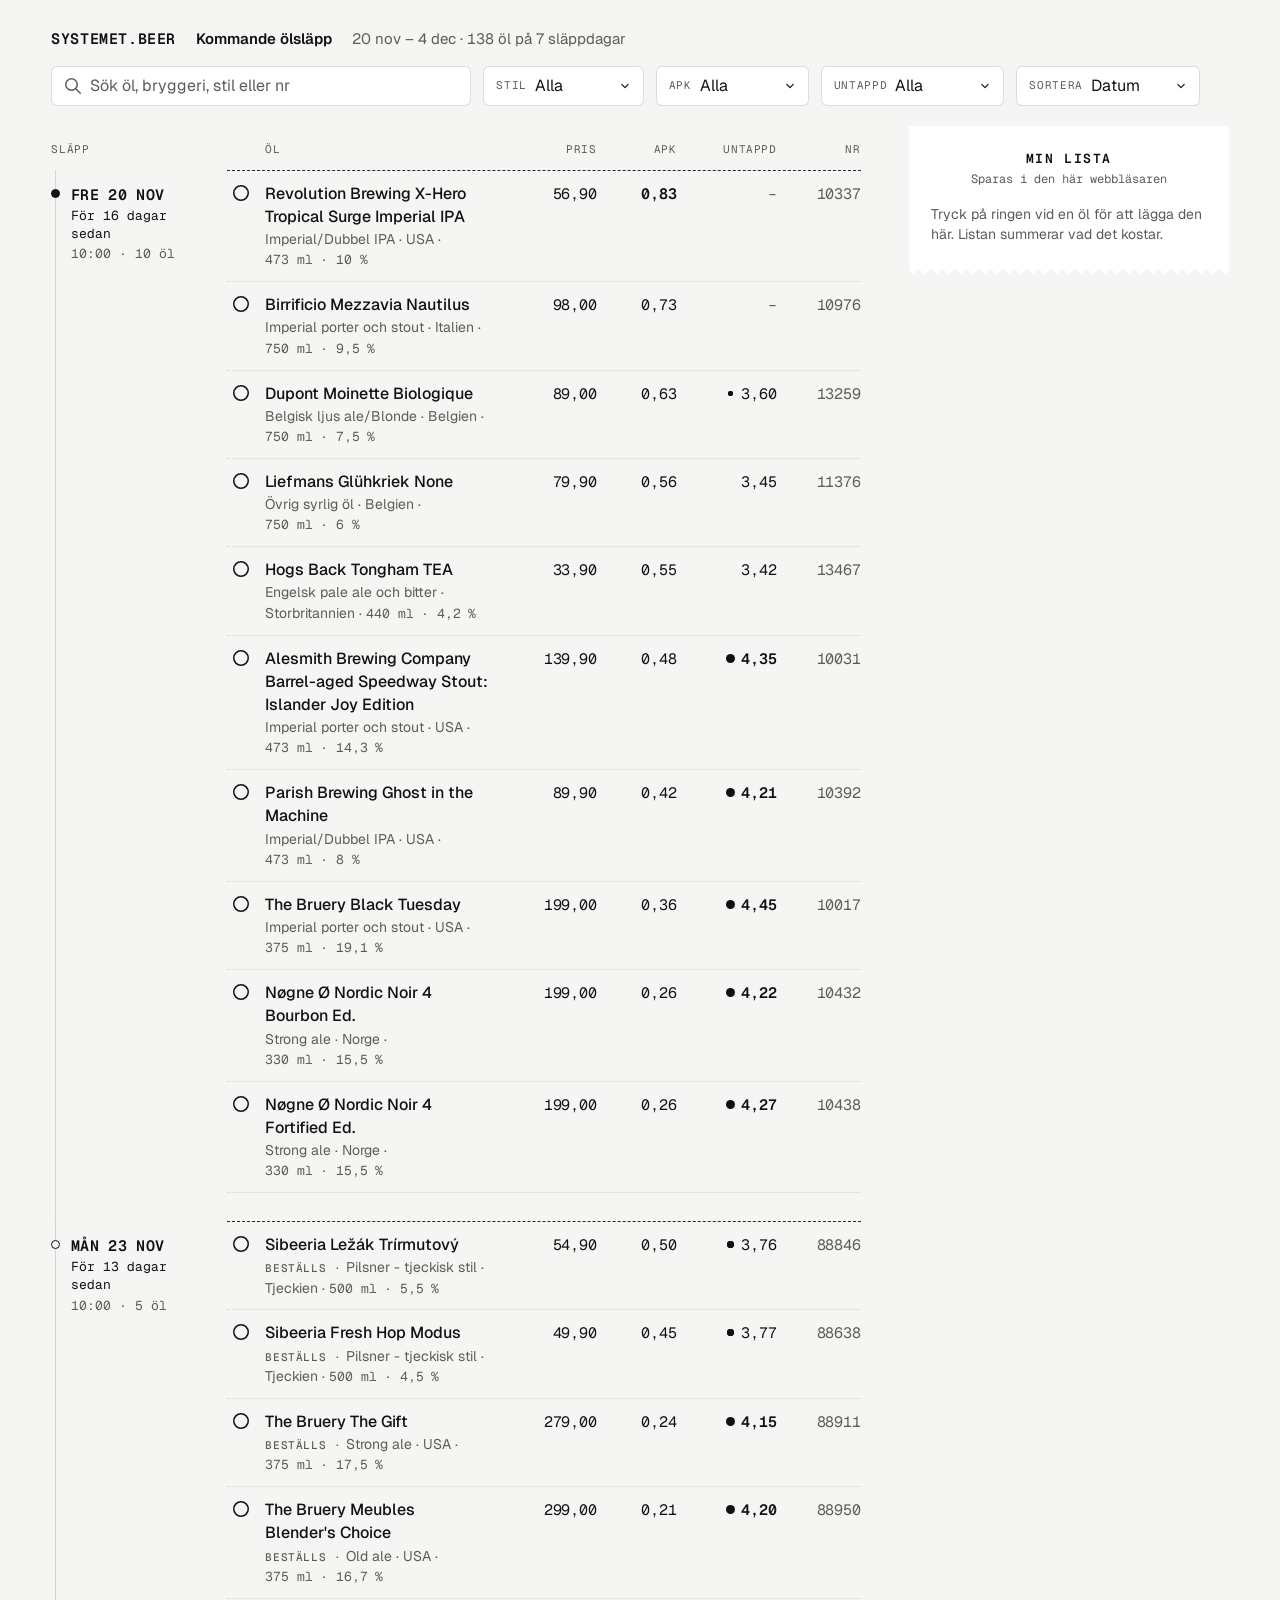
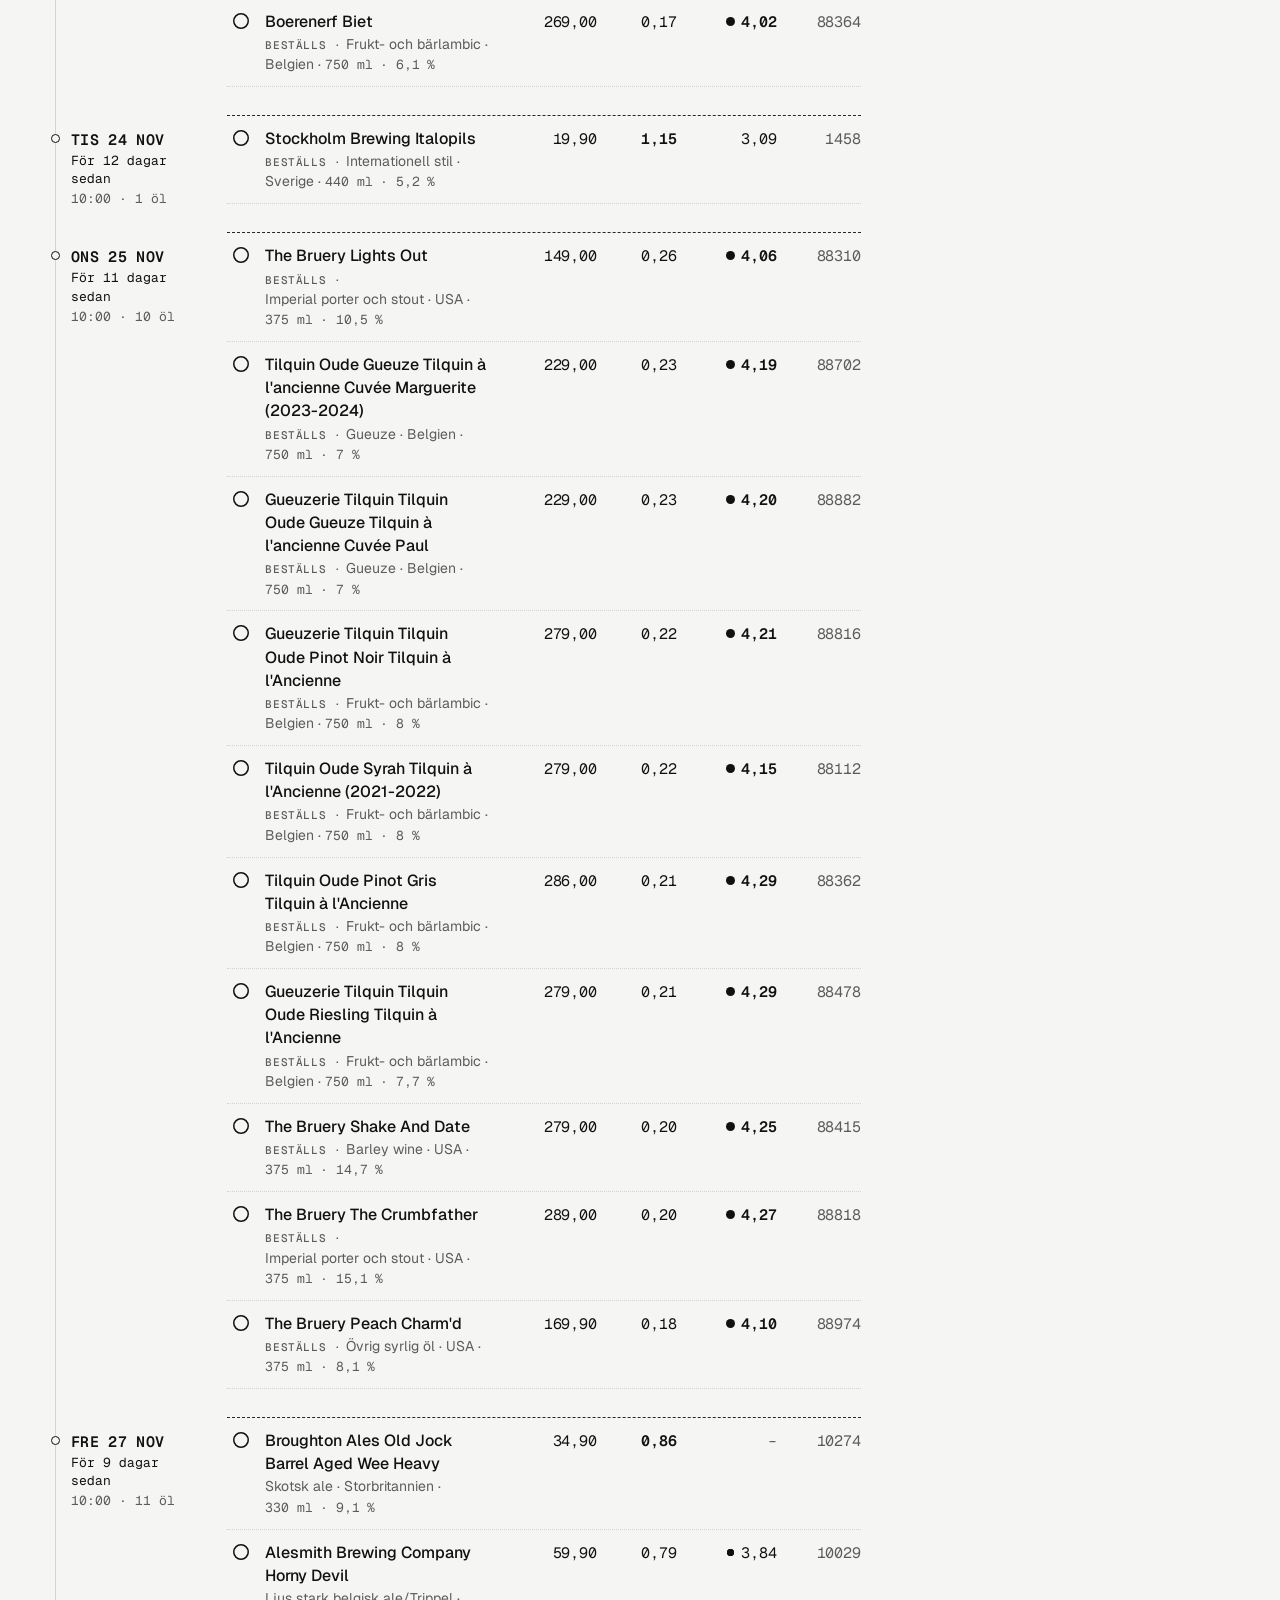
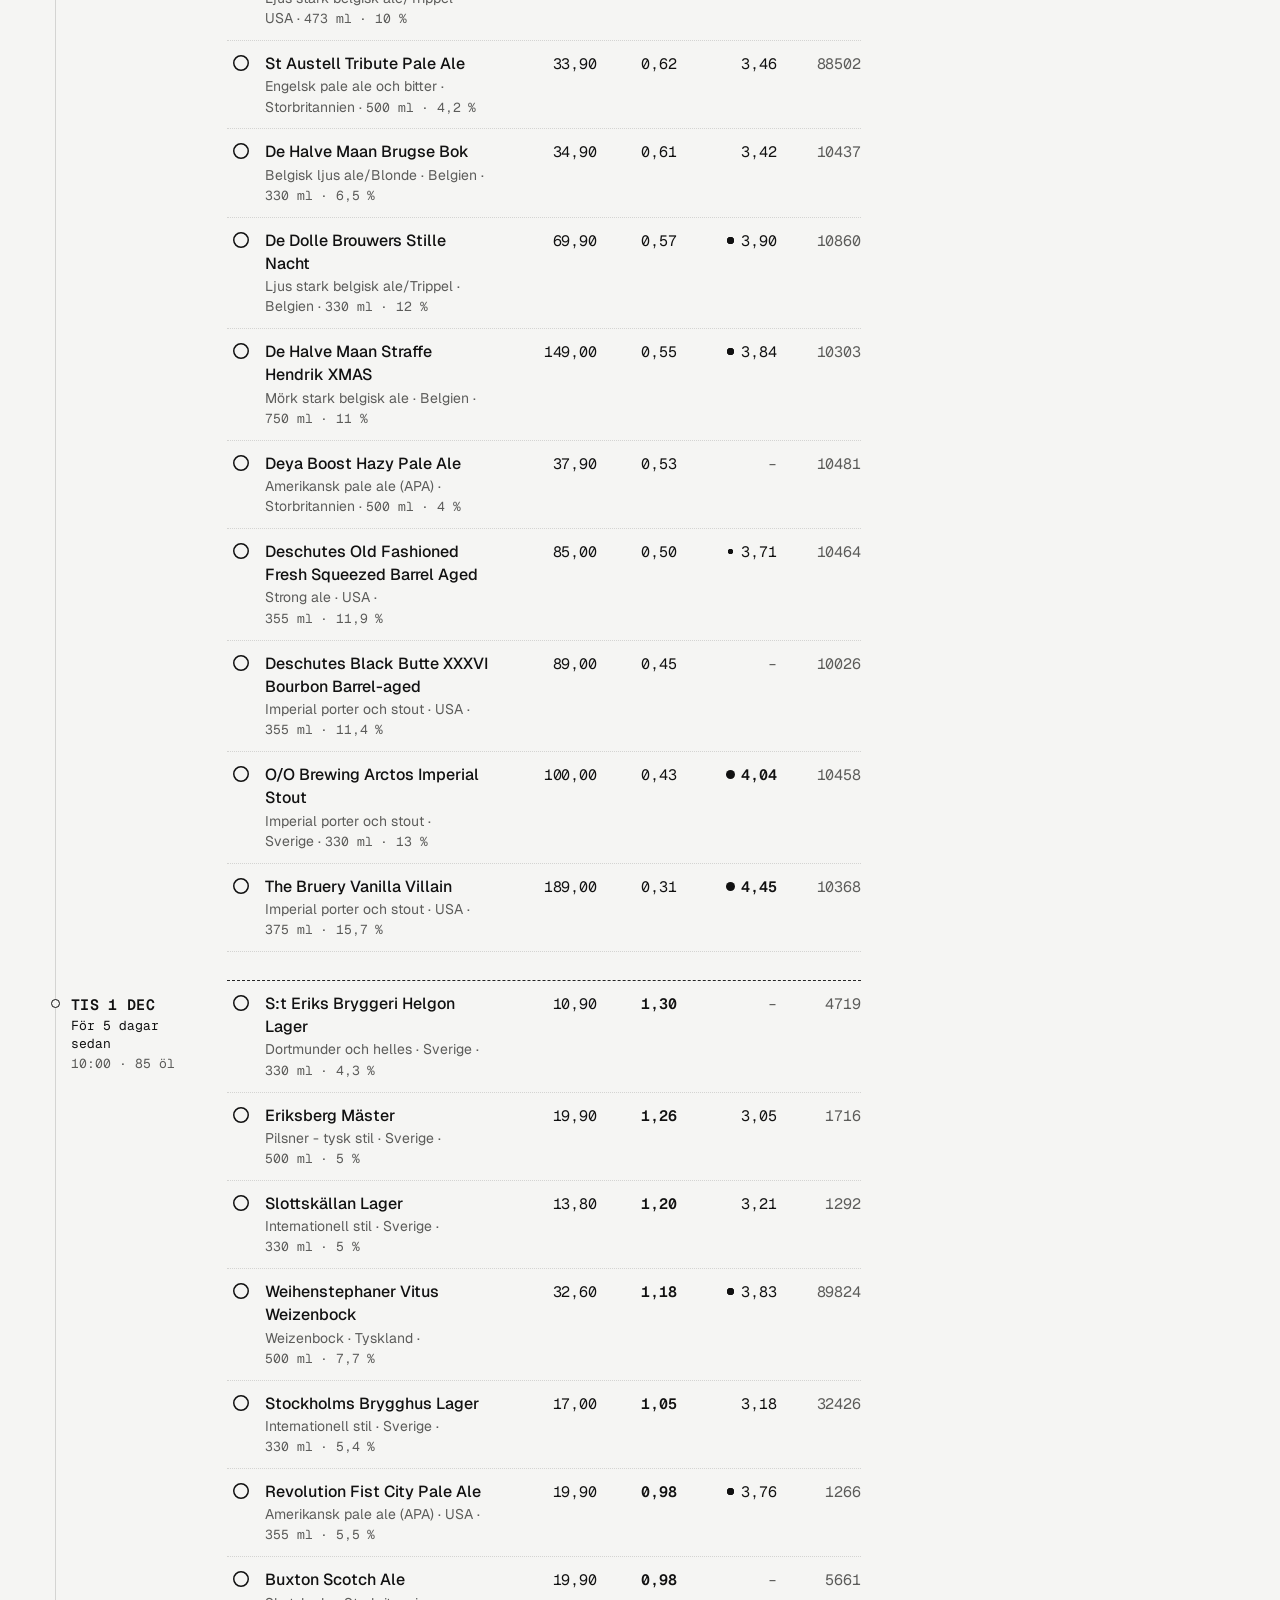
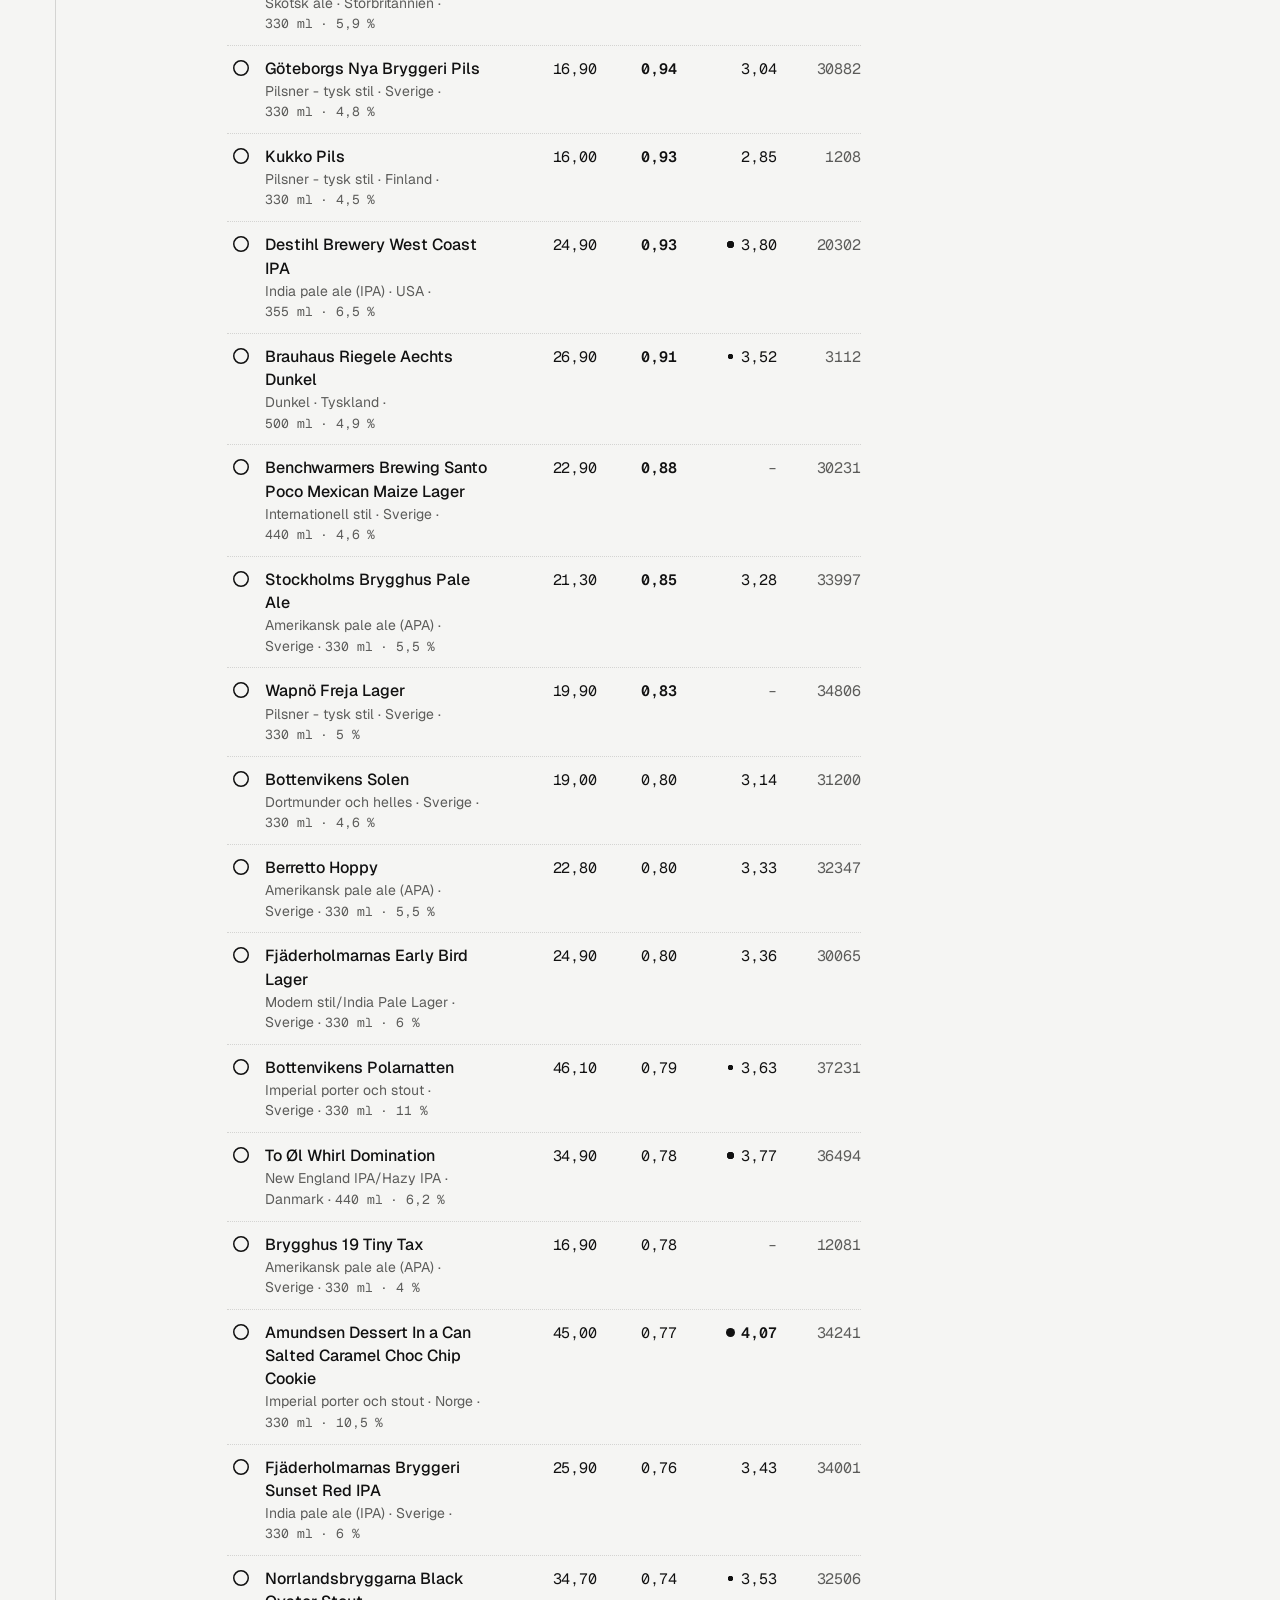
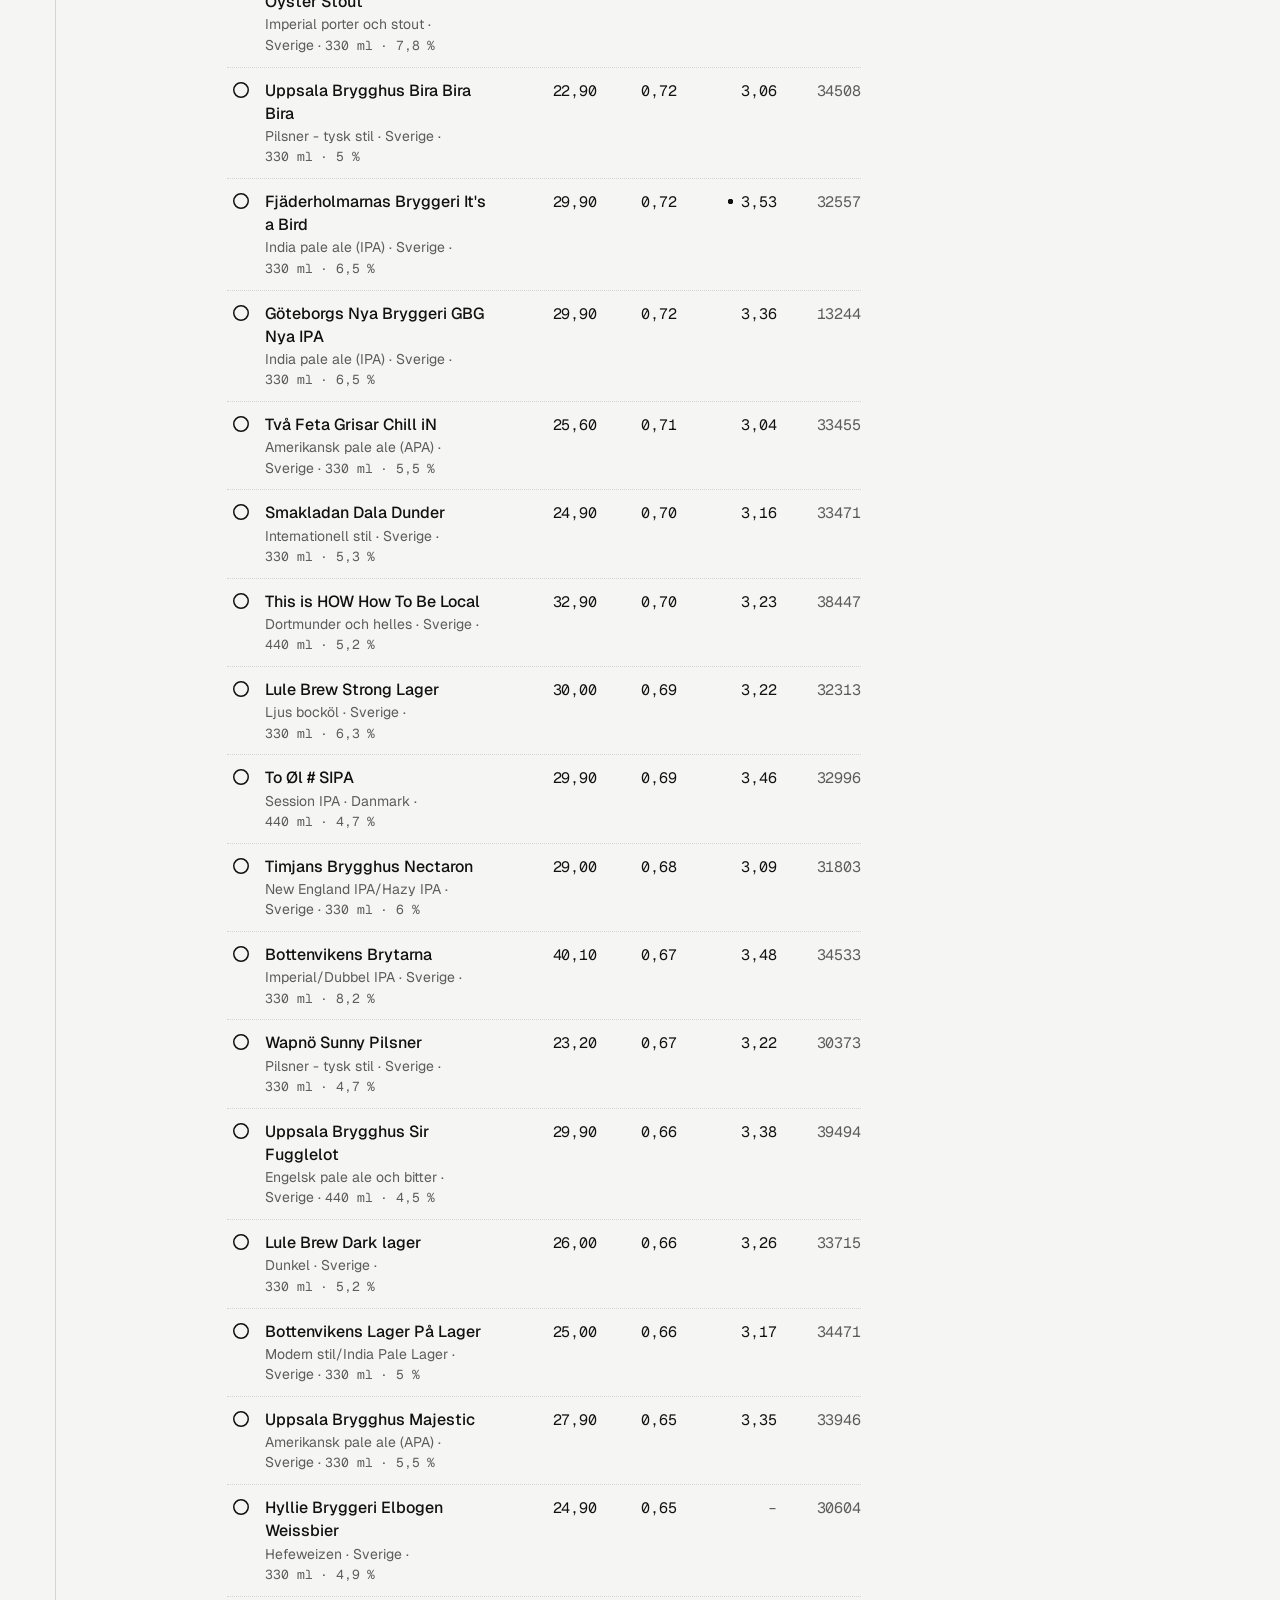
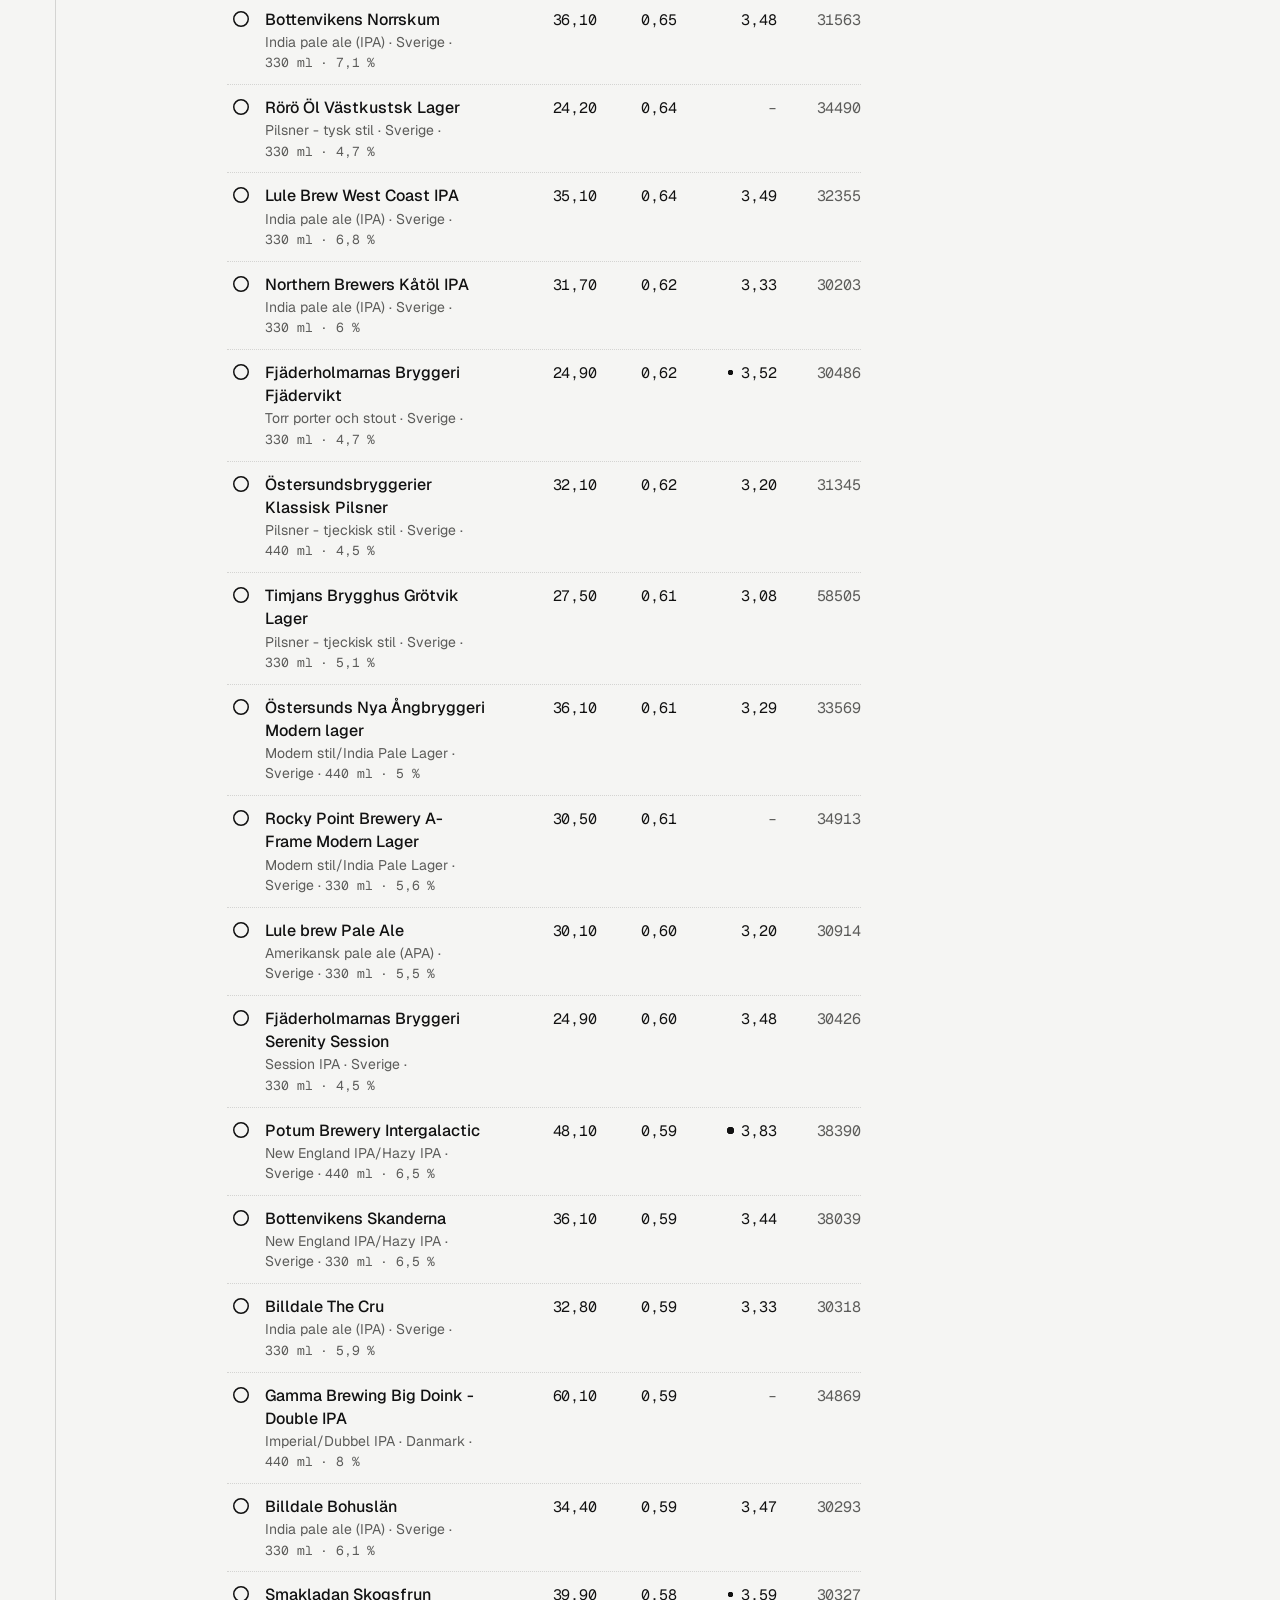
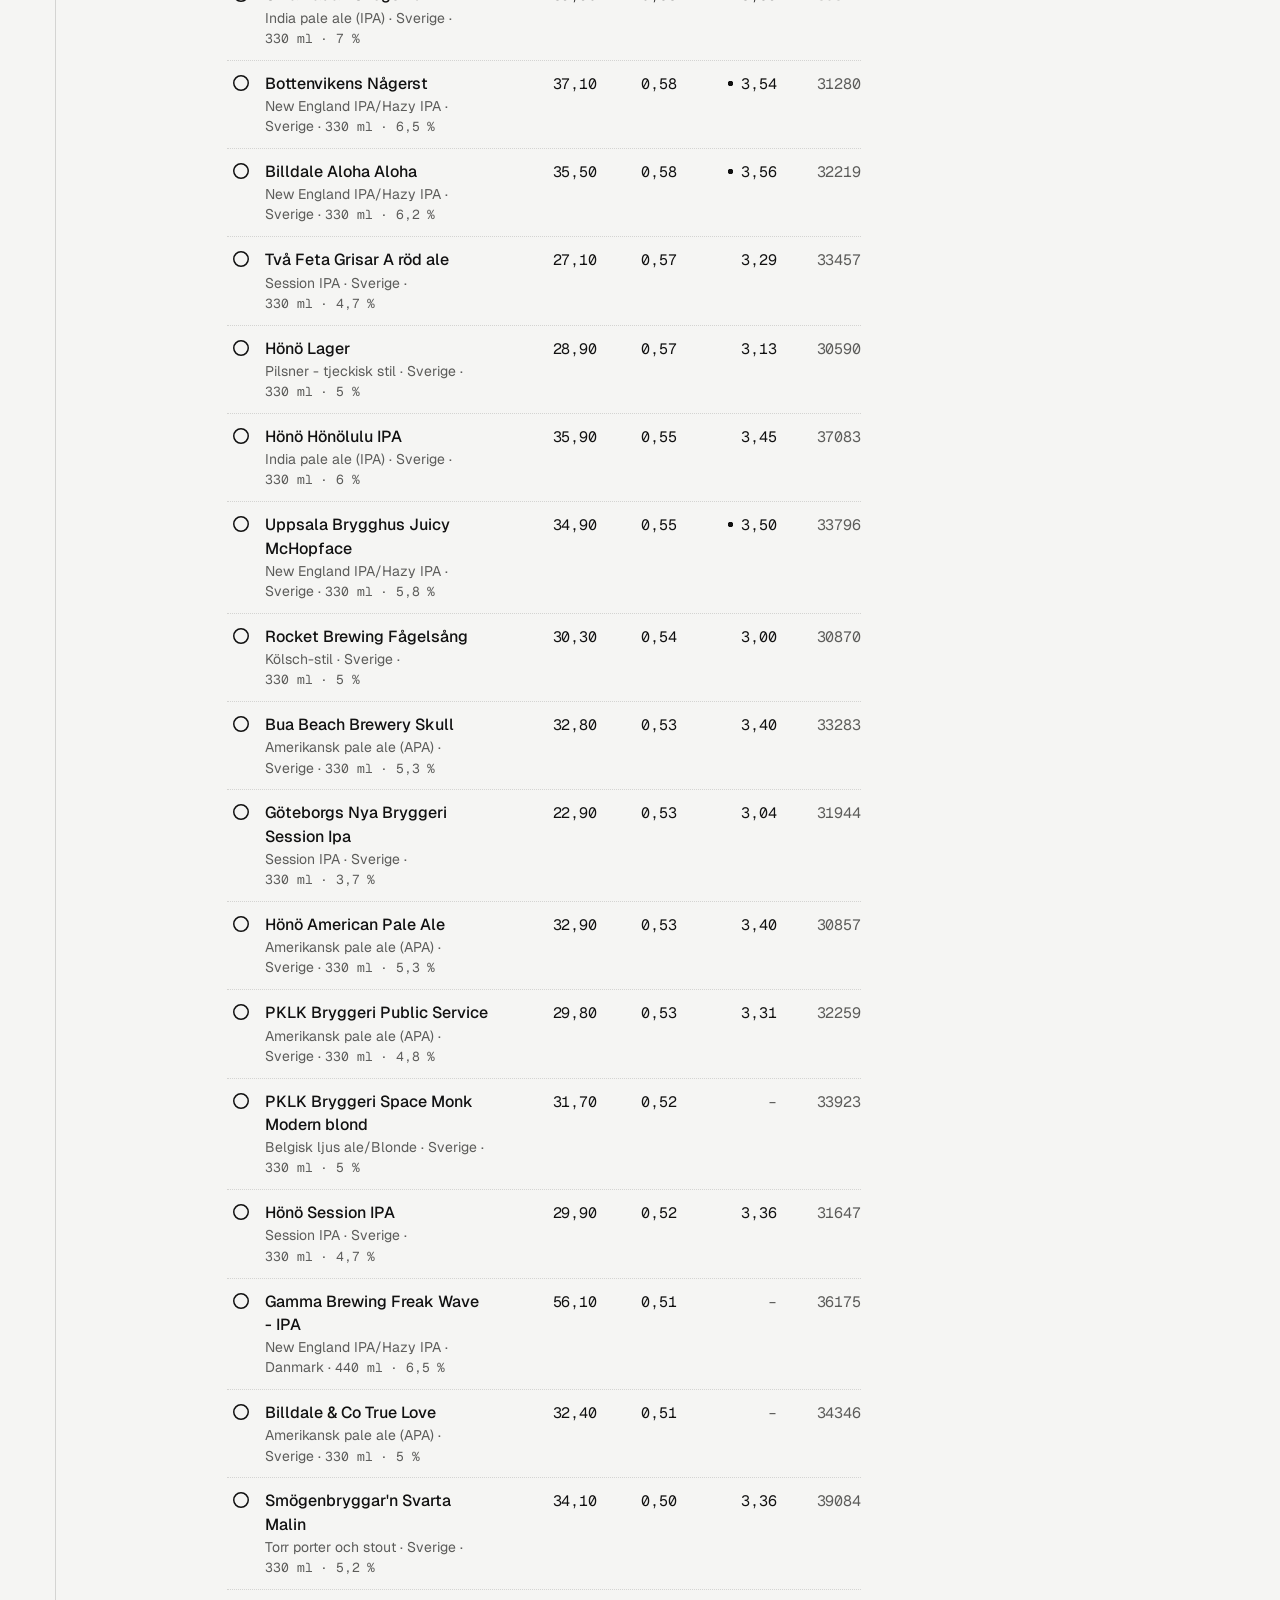
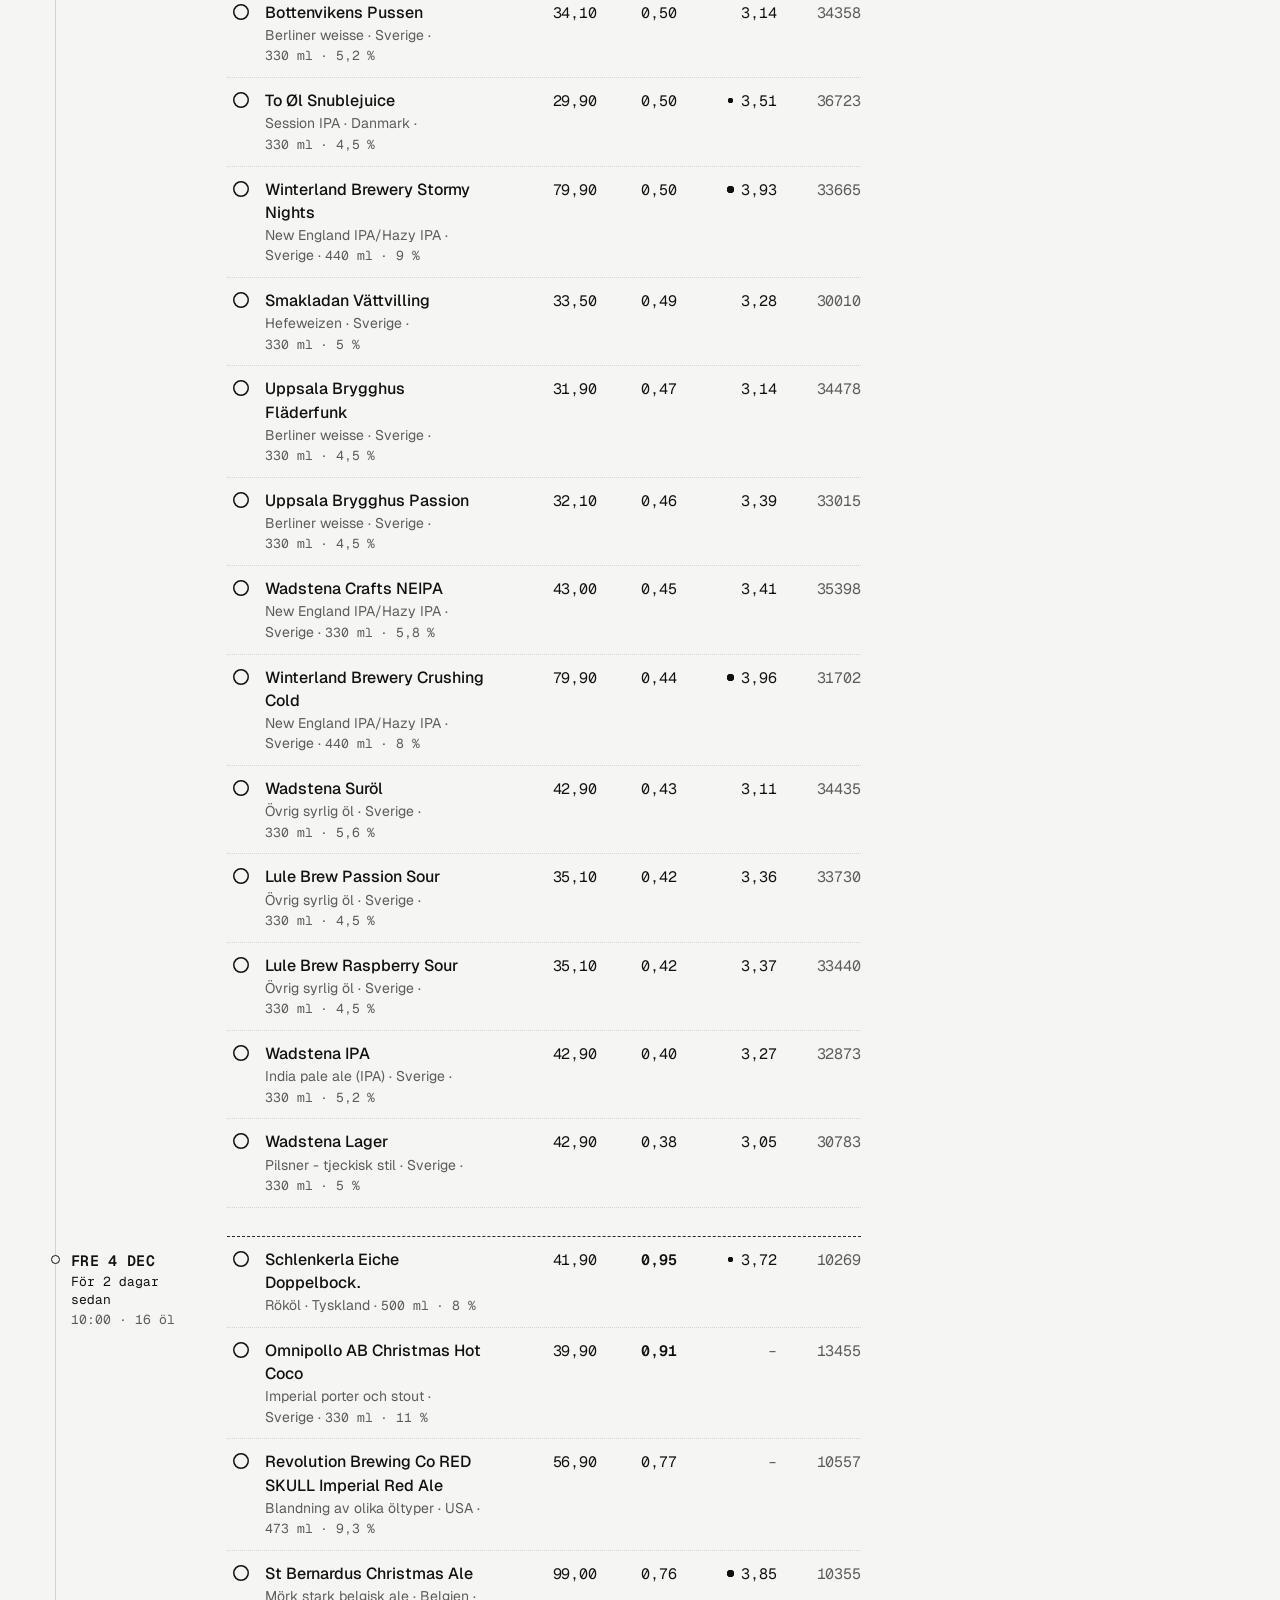
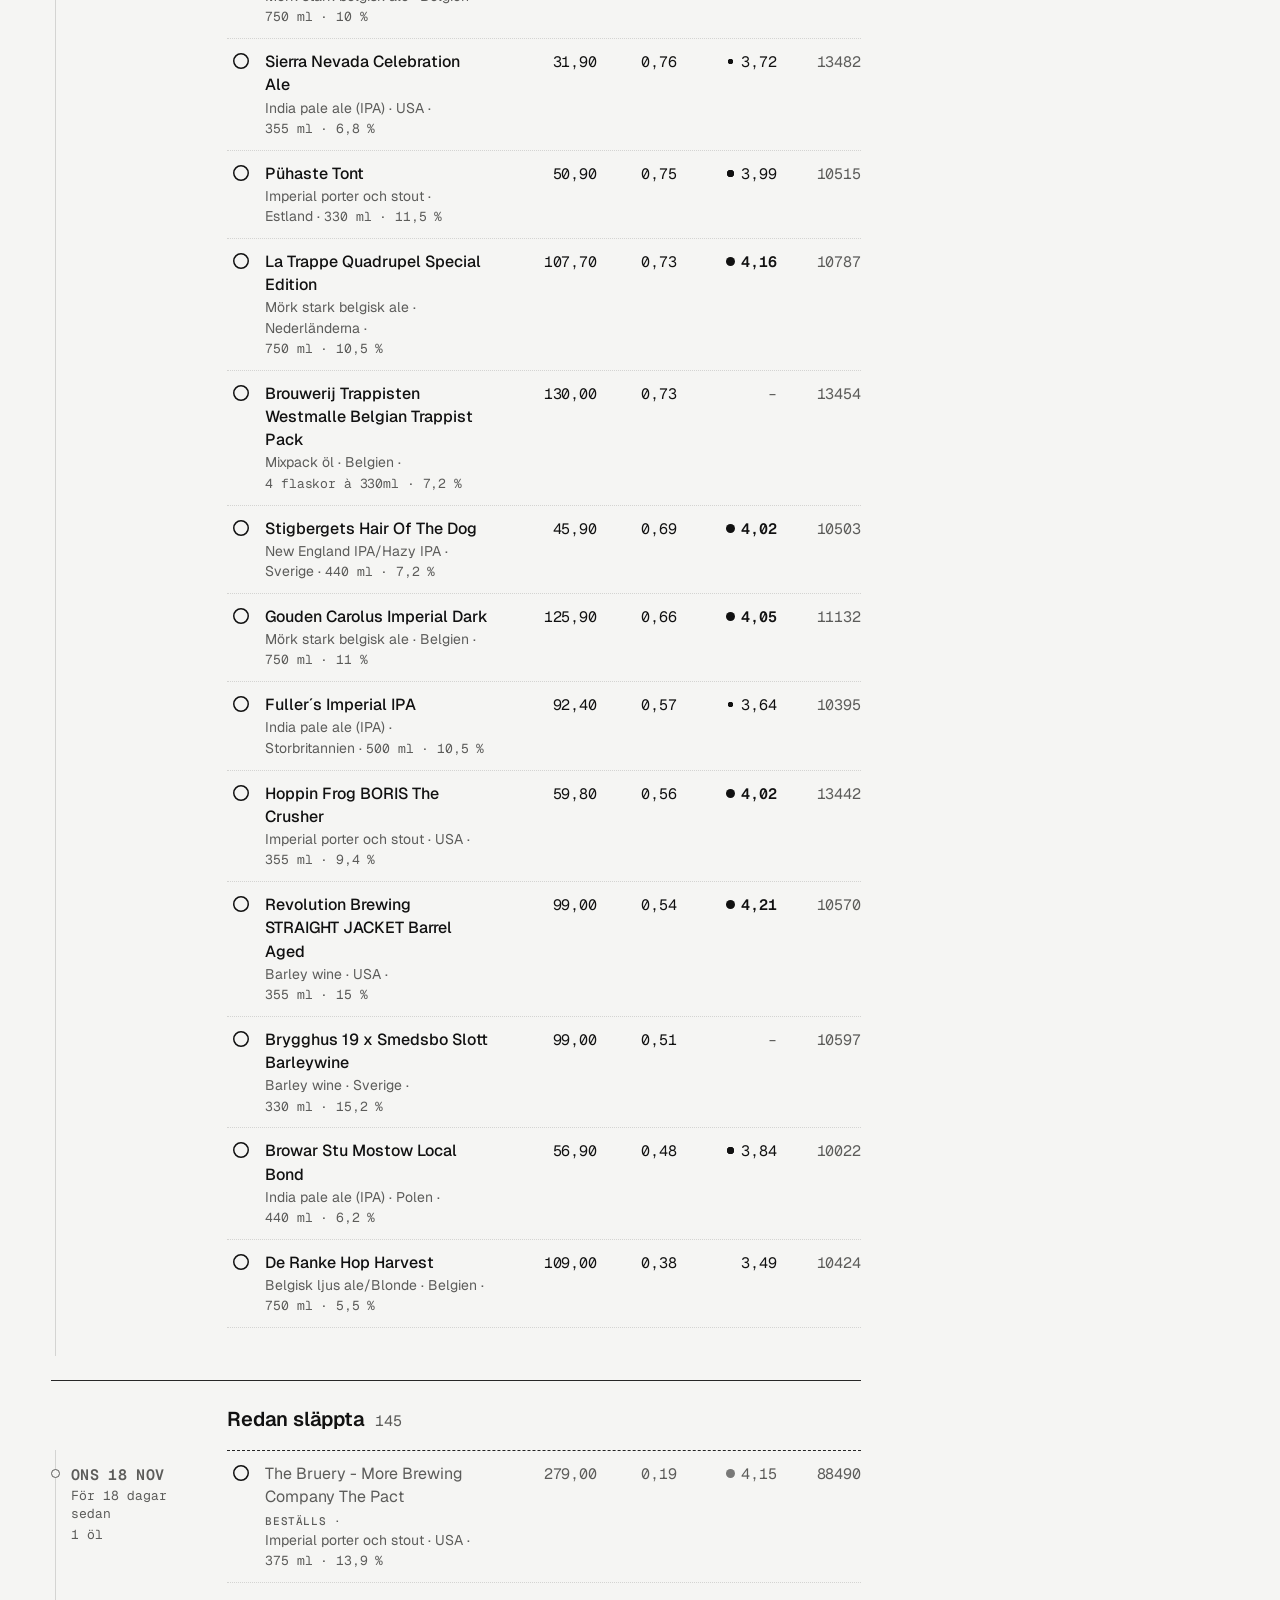
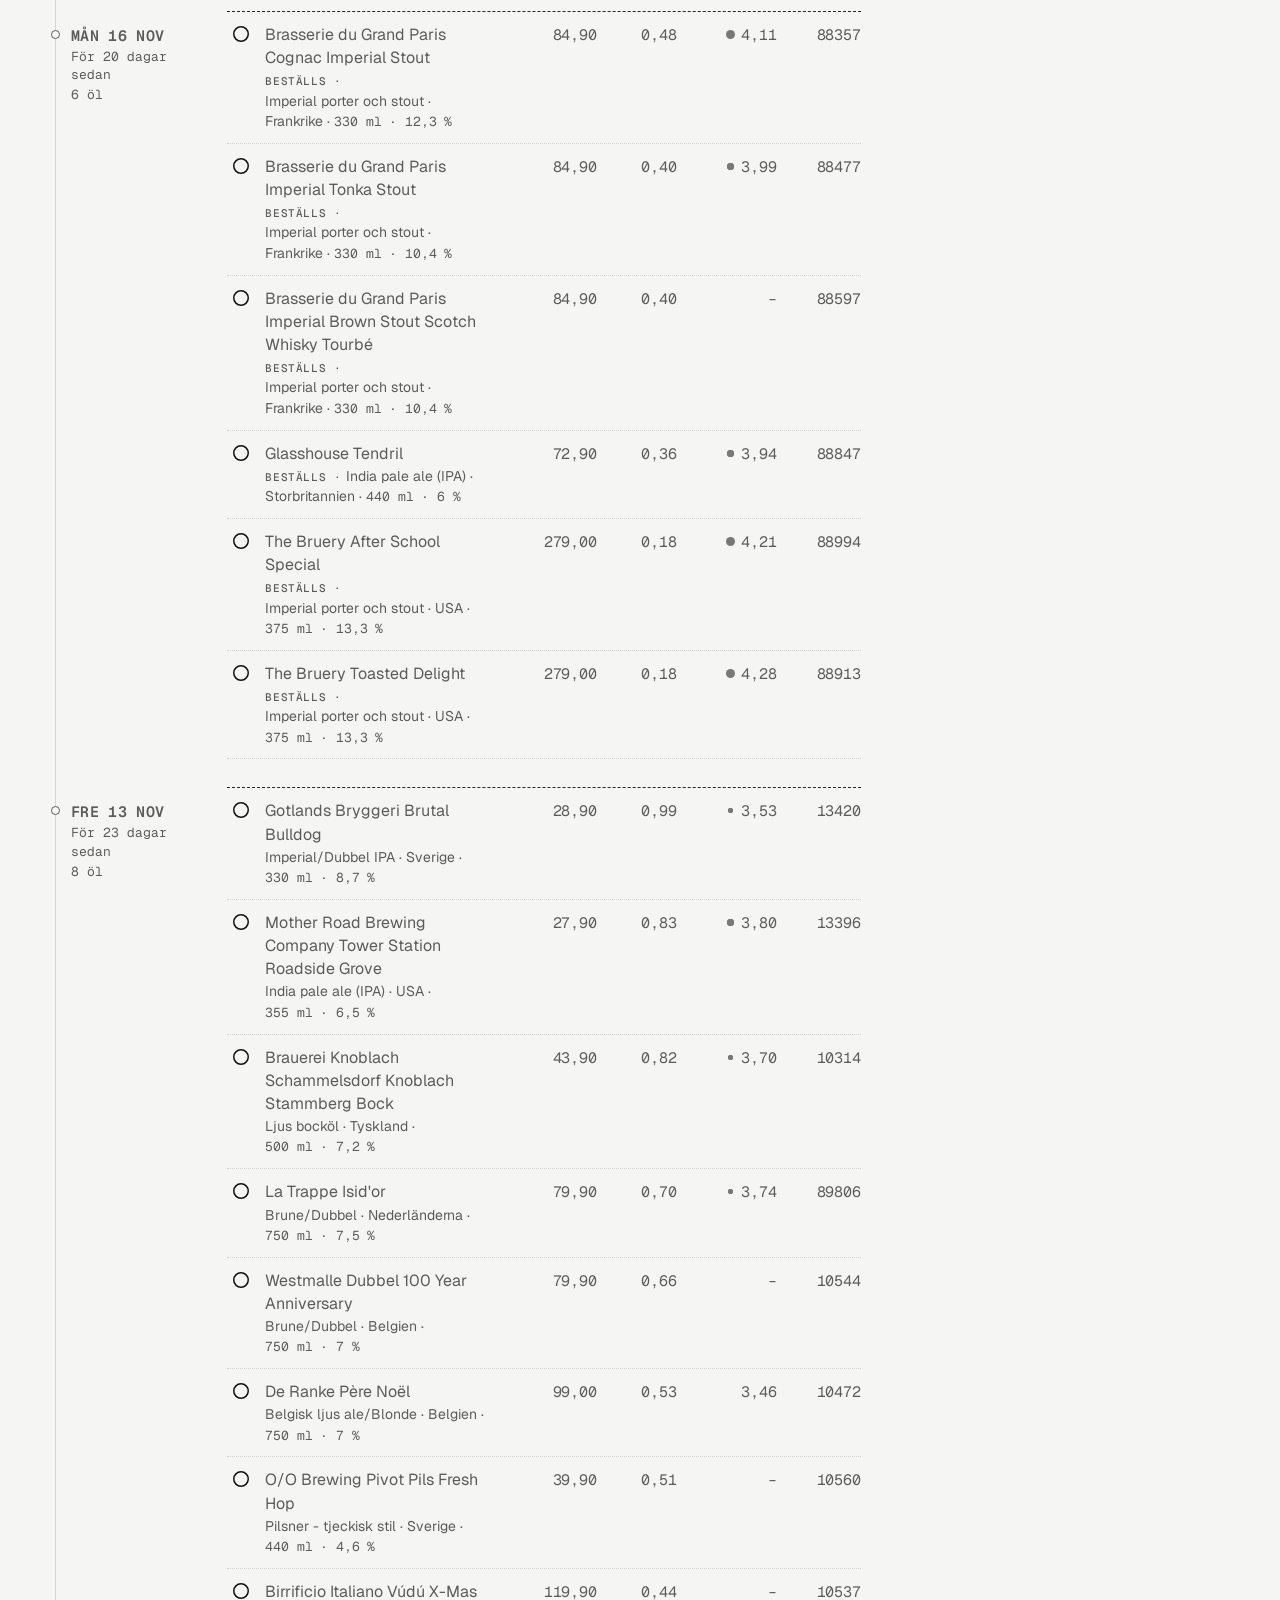
==== docs/index.html @ 2c039b13 "Update beer data and HTML - 2026-11-20 19:50:09 UTC" ====
<!DOCTYPE html>
<html lang="sv">

<head>
    <meta charset="UTF-8">
    <meta name="viewport" content="width=device-width, initial-scale=1.0">
    <title>Kommande ölsläpp · systemet.beer</title>
    <meta name="description" content="Alla kommande ölsläpp på Systembolaget de närmaste två veckorna, med pris, APK och Untappd-betyg.">
    <meta name="theme-color" content="#F5F5F3">
    <link rel="icon"
        href="data:image/svg+xml,<svg xmlns=%22http://www.w3.org/2000/svg%22 viewBox=%220 0 32 32%22><rect width=%2232%22 height=%2232%22 rx=%226%22 fill=%22%23111%22/><circle cx=%2216%22 cy=%2216%22 r=%227%22 fill=%22none%22 stroke=%22%23F5F5F3%22 stroke-width=%223%22/></svg>">
    <link rel="preconnect" href="https://fonts.googleapis.com">
    <link rel="preconnect" href="https://fonts.gstatic.com" crossorigin>
    <link href="https://fonts.googleapis.com/css2?family=Geist:wght@400..700&family=Geist+Mono:wght@400..600&display=swap" rel="stylesheet">
    <link rel="stylesheet" href="styles.css">
</head>

<body>
    <div class="page">
        <header class="masthead">
            <div class="masthead-title">
                <a class="wordmark" href="./">systemet.beer</a>
                <h1>Kommande ölsläpp</h1>
                <p class="masthead-sub">20 nov – 4 dec · <span class="num">138</span> öl på 7 släppdagar</p>
            </div>

            <form class="toolbar" role="search" onsubmit="return false">
                <label class="field field-search">
                    <span class="visually-hidden">Sök</span>
                    <svg class="icon" viewBox="0 0 20 20" aria-hidden="true"><circle cx="8.5" cy="8.5" r="5.75" /><path d="M13 13l4.25 4.25" /></svg>
                    <input id="search" type="search" placeholder="Sök öl, bryggeri, stil eller nr" autocomplete="off">
                </label>
                <label class="field">
                    <span class="field-label">Stil</span>
                    <select id="category-select">
                        <option value="">Alla</option>
                        
                        <option value="Ale">Ale</option>
                        
                        <option value="Annan öl">Annan öl</option>
                        
                        <option value="Ljus lager">Ljus lager</option>
                        
                        <option value="Mellanmörk &amp; Mörk lager">Mellanmörk &amp; Mörk lager</option>
                        
                        <option value="Porter &amp; Stout">Porter &amp; Stout</option>
                        
                        <option value="Syrlig öl">Syrlig öl</option>
                        
                        <option value="Veteöl">Veteöl</option>
                        
                    </select>
                </label>
                <label class="field">
                    <span class="field-label">APK</span>
                    <select id="apk-select">
                        <option value="0">Alla</option>
                        <option value="0.5">0,50+</option>
                        <option value="0.7">0,70+</option>
                        <option value="0.9">0,90+</option>
                    </select>
                </label>
                <label class="field">
                    <span class="field-label">Untappd</span>
                    <select id="rating-select">
                        <option value="0">Alla</option>
                        <option value="3.5">3,50+</option>
                        <option value="3.75">3,75+</option>
                        <option value="4">4,00+</option>
                    </select>
                </label>
                <label class="field">
                    <span class="field-label">Sortera</span>
                    <select id="sort-select">
                        <option value="date">Datum</option>
                        <option value="rating_desc">Untappd</option>
                        <option value="apk_desc">APK</option>
                        <option value="price_asc">Pris</option>
                    </select>
                </label>
            </form>
        </header>

        <div class="layout">
            <main class="ledger" id="ledger">
                <div class="day ledger-head" aria-hidden="true">
                    <span class="day-stub">Släpp</span>
                    <div class="day-lines">
                        <div class="line">
                            <span class="mark-spacer"></span>
                            <div class="line-main">
                                <span class="col-name">Öl</span>
                                <span class="col-num">Pris</span>
                                <span class="col-num">APK</span>
                                <span class="col-num">Untappd</span>
                                <span class="col-num col-nr">Nr</span>
                            </div>
                        </div>
                    </div>
                </div>

                <p class="filter-status" id="filter-status" hidden>
                    <span id="filter-count"></span>
                    <button type="button" class="link-button" id="clear-filters">Rensa filter</button>
                </p>

                <div id="upcoming">
                    
                    
                    <section class="day is-next" data-date="2026-11-20" aria-labelledby="h-list-2026-11-20">
    <h2 class="day-stub" id="h-list-2026-11-20">
        <span class="day-date">Fre 20 Nov</span>
        <span class="day-relative" data-relative="2026-11-20">I dag</span>
        <span class="day-when">10:00 · <span class="day-count" data-total="10">10 öl</span></span>
    </h2>

    <div class="day-lines" id="list-2026-11-20">
        
        <article class="line" id="beer-1033732" data-id="1033732"
            data-name="Revolution Brewing X-Hero Tropical Surge Imperial IPA" data-category2="Ale"
            data-apk="0.83" data-price="56.90"
            data-rating="0.00" data-date="2026-11-20"
            data-short-date="20 nov" data-search="revolution brewing x-hero tropical surge imperial ipa revolution brewing co ale imperial/dubbel ipa usa 1033732 10337"
            data-parent-id="list-2026-11-20">
            <button type="button" class="mark" aria-pressed="false" aria-label="Spara Revolution Brewing X-Hero Tropical Surge Imperial IPA i min lista">
                <svg viewBox="0 0 20 20" aria-hidden="true"><circle cx="10" cy="10" r="7.25" /><path class="tick" d="M6.5 10.25l2.4 2.4 4.6-5" /></svg>
            </button>
            <button type="button" class="line-main" aria-expanded="false" aria-controls="d-1033732">
                <span class="col-name">
                    <span class="line-name">Revolution Brewing X-Hero Tropical Surge Imperial IPA</span>
                    <span class="line-sub"><span class="seg line-date">fre 20 nov ·</span> <span class="seg">Imperial/Dubbel IPA ·</span> <span class="seg seg-country">USA ·</span> <span class="seg num">473 ml · 10 %</span></span>
                </span>
                <span class="col-num line-price num">56,90</span>
                <span class="col-num line-apk num is-high"><span class="unit">APK </span>0,83</span>
                <span class="col-num line-rating num" data-tier="0"><span class="none" aria-label="Inget betyg">–</span></span>
                <span class="col-num col-nr num">10337</span>
            </button>
            <div class="line-detail" id="d-1033732" hidden>
                <div class="detail-inner">
                    
                    <div class="detail-image"><img src="https://product-cdn.systembolaget.se/productimages/64989260/64989260_400.webp" loading="lazy" alt="" width="160" height="160" onerror="this.parentNode.hidden=true"></div>
                    
                    <div class="detail-text">
                        <p class="detail-taste">Fruktig smak med sötma, inslag av mango, papaya, ljus sirap, knäckebröd och apelsin.</p>
                        <dl class="detail-facts">
                            <div><dt>Bryggeri</dt><dd>Revolution Brewing Co</dd></div>
                            <div><dt>Ursprung</dt><dd>USA</dd></div>
                            <div><dt>Sortiment</dt><dd>Tillfälligt sortiment</dd></div>
                            <div><dt>Varunummer</dt><dd class="num">10337</dd></div>
                            
                        </dl>
                        <p class="detail-links">
                            <a href="https://www.systembolaget.se/1033732" target="_blank" rel="noopener">Systembolaget<svg class="icon" viewBox="0 0 20 20" aria-hidden="true"><path d="M7 13l6-6M8 7h5v5" /></svg></a>
                            
                        </p>
                    </div>
                </div>
            </div>
        </article>
        
        <article class="line" id="beer-1097601" data-id="1097601"
            data-name="Birrificio Mezzavia Nautilus" data-category2="Porter &amp; Stout"
            data-apk="0.73" data-price="98.00"
            data-rating="0.00" data-date="2026-11-20"
            data-short-date="20 nov" data-search="birrificio mezzavia nautilus birrificio mezzavia porter &amp; stout imperial porter och stout italien 1097601 10976"
            data-parent-id="list-2026-11-20">
            <button type="button" class="mark" aria-pressed="false" aria-label="Spara Birrificio Mezzavia Nautilus i min lista">
                <svg viewBox="0 0 20 20" aria-hidden="true"><circle cx="10" cy="10" r="7.25" /><path class="tick" d="M6.5 10.25l2.4 2.4 4.6-5" /></svg>
            </button>
            <button type="button" class="line-main" aria-expanded="false" aria-controls="d-1097601">
                <span class="col-name">
                    <span class="line-name">Birrificio Mezzavia Nautilus</span>
                    <span class="line-sub"><span class="seg line-date">fre 20 nov ·</span> <span class="seg">Imperial porter och stout ·</span> <span class="seg seg-country">Italien ·</span> <span class="seg num">750 ml · 9,5 %</span></span>
                </span>
                <span class="col-num line-price num">98,00</span>
                <span class="col-num line-apk num"><span class="unit">APK </span>0,73</span>
                <span class="col-num line-rating num" data-tier="0"><span class="none" aria-label="Inget betyg">–</span></span>
                <span class="col-num col-nr num">10976</span>
            </button>
            <div class="line-detail" id="d-1097601" hidden>
                <div class="detail-inner">
                    
                    <div class="detail-image"><img src="https://product-cdn.systembolaget.se/productimages/66767179/66767179_400.webp" loading="lazy" alt="" width="160" height="160" onerror="this.parentNode.hidden=true"></div>
                    
                    <div class="detail-text">
                        <p class="detail-taste">Nyanserad, maltig, söt smak med inslag av choklad, mörkt bröd, nötter, lakrits, russin och kaffe.</p>
                        <dl class="detail-facts">
                            <div><dt>Bryggeri</dt><dd>Birrificio Mezzavia</dd></div>
                            <div><dt>Ursprung</dt><dd>Sardinien, Italien</dd></div>
                            <div><dt>Sortiment</dt><dd>Tillfälligt sortiment</dd></div>
                            <div><dt>Varunummer</dt><dd class="num">10976</dd></div>
                            
                        </dl>
                        <p class="detail-links">
                            <a href="https://www.systembolaget.se/1097601" target="_blank" rel="noopener">Systembolaget<svg class="icon" viewBox="0 0 20 20" aria-hidden="true"><path d="M7 13l6-6M8 7h5v5" /></svg></a>
                            <a href="https://untappd.com/beer/7660936" target="_blank" rel="noopener">Untappd<svg class="icon" viewBox="0 0 20 20" aria-hidden="true"><path d="M7 13l6-6M8 7h5v5" /></svg></a>
                        </p>
                    </div>
                </div>
            </div>
        </article>
        
        <article class="line" id="beer-1325901" data-id="1325901"
            data-name="Dupont Moinette Biologique" data-category2="Ale"
            data-apk="0.63" data-price="89.00"
            data-rating="3.60" data-date="2026-11-20"
            data-short-date="20 nov" data-search="dupont moinette biologique brasserie dupont ale belgisk ljus ale/blonde belgien 1325901 13259"
            data-parent-id="list-2026-11-20">
            <button type="button" class="mark" aria-pressed="false" aria-label="Spara Dupont Moinette Biologique i min lista">
                <svg viewBox="0 0 20 20" aria-hidden="true"><circle cx="10" cy="10" r="7.25" /><path class="tick" d="M6.5 10.25l2.4 2.4 4.6-5" /></svg>
            </button>
            <button type="button" class="line-main" aria-expanded="false" aria-controls="d-1325901">
                <span class="col-name">
                    <span class="line-name">Dupont Moinette Biologique</span>
                    <span class="line-sub"><span class="seg line-date">fre 20 nov ·</span> <span class="seg">Belgisk ljus ale/Blonde ·</span> <span class="seg seg-country">Belgien ·</span> <span class="seg num">750 ml · 7,5 %</span></span>
                </span>
                <span class="col-num line-price num">89,00</span>
                <span class="col-num line-apk num"><span class="unit">APK </span>0,63</span>
                <span class="col-num line-rating num" data-tier="1"><span class="unit">Untappd </span><i class="dot" aria-hidden="true"></i>3,60</span>
                <span class="col-num col-nr num">13259</span>
            </button>
            <div class="line-detail" id="d-1325901" hidden>
                <div class="detail-inner">
                    
                    <div class="detail-image"><img src="https://product-cdn.systembolaget.se/productimages/51475352/51475352_400.webp" loading="lazy" alt="" width="160" height="160" onerror="this.parentNode.hidden=true"></div>
                    
                    <div class="detail-text">
                        <p class="detail-taste">Nyanserad, kryddig smak med liten sötma, inslag av aprikos, ljust bröd, kryddnejlika, pomerans och honung.</p>
                        <dl class="detail-facts">
                            <div><dt>Bryggeri</dt><dd>Brasserie Dupont</dd></div>
                            <div><dt>Ursprung</dt><dd>Belgien</dd></div>
                            <div><dt>Sortiment</dt><dd>Tillfälligt sortiment</dd></div>
                            <div><dt>Varunummer</dt><dd class="num">13259</dd></div>
                            <div><dt>Untappd</dt><dd class="num">3,60 av 24709 betyg</dd></div>
                        </dl>
                        <p class="detail-links">
                            <a href="https://www.systembolaget.se/1325901" target="_blank" rel="noopener">Systembolaget<svg class="icon" viewBox="0 0 20 20" aria-hidden="true"><path d="M7 13l6-6M8 7h5v5" /></svg></a>
                            <a href="https://untappd.com/beer/2552" target="_blank" rel="noopener">Untappd<svg class="icon" viewBox="0 0 20 20" aria-hidden="true"><path d="M7 13l6-6M8 7h5v5" /></svg></a>
                        </p>
                    </div>
                </div>
            </div>
        </article>
        
        <article class="line" id="beer-1137601" data-id="1137601"
            data-name="Liefmans Glühkriek None" data-category2="Syrlig öl"
            data-apk="0.56" data-price="79.90"
            data-rating="3.45" data-date="2026-11-20"
            data-short-date="20 nov" data-search="liefmans glühkriek none duvel moortgat syrlig öl övrig syrlig öl belgien 1137601 11376"
            data-parent-id="list-2026-11-20">
            <button type="button" class="mark" aria-pressed="false" aria-label="Spara Liefmans Glühkriek None i min lista">
                <svg viewBox="0 0 20 20" aria-hidden="true"><circle cx="10" cy="10" r="7.25" /><path class="tick" d="M6.5 10.25l2.4 2.4 4.6-5" /></svg>
            </button>
            <button type="button" class="line-main" aria-expanded="false" aria-controls="d-1137601">
                <span class="col-name">
                    <span class="line-name">Liefmans Glühkriek None</span>
                    <span class="line-sub"><span class="seg line-date">fre 20 nov ·</span> <span class="seg">Övrig syrlig öl ·</span> <span class="seg seg-country">Belgien ·</span> <span class="seg num">750 ml · 6 %</span></span>
                </span>
                <span class="col-num line-price num">79,90</span>
                <span class="col-num line-apk num"><span class="unit">APK </span>0,56</span>
                <span class="col-num line-rating num" data-tier="0"><span class="unit">Untappd </span><i class="dot" aria-hidden="true"></i>3,45</span>
                <span class="col-num col-nr num">11376</span>
            </button>
            <div class="line-detail" id="d-1137601" hidden>
                <div class="detail-inner">
                    
                    <div class="detail-image"><img src="https://product-cdn.systembolaget.se/productimages/865887/865887_400.webp" loading="lazy" alt="" width="160" height="160" onerror="this.parentNode.hidden=true"></div>
                    
                    <div class="detail-text">
                        <p class="detail-taste">Kryddig, söt, något syrlig smak med inslag av körsbär, kanel, kardemumma, ingefära, kryddnejlika och blodapelsin.</p>
                        <dl class="detail-facts">
                            <div><dt>Bryggeri</dt><dd>Duvel Moortgat</dd></div>
                            <div><dt>Ursprung</dt><dd>Belgien</dd></div>
                            <div><dt>Sortiment</dt><dd>Tillfälligt sortiment</dd></div>
                            <div><dt>Varunummer</dt><dd class="num">11376</dd></div>
                            <div><dt>Untappd</dt><dd class="num">3,45 av 17654 betyg</dd></div>
                        </dl>
                        <p class="detail-links">
                            <a href="https://www.systembolaget.se/1137601" target="_blank" rel="noopener">Systembolaget<svg class="icon" viewBox="0 0 20 20" aria-hidden="true"><path d="M7 13l6-6M8 7h5v5" /></svg></a>
                            <a href="https://untappd.com/beer/2353" target="_blank" rel="noopener">Untappd<svg class="icon" viewBox="0 0 20 20" aria-hidden="true"><path d="M7 13l6-6M8 7h5v5" /></svg></a>
                        </p>
                    </div>
                </div>
            </div>
        </article>
        
        <article class="line" id="beer-1346734" data-id="1346734"
            data-name="Hogs Back Tongham TEA" data-category2="Ale"
            data-apk="0.55" data-price="33.90"
            data-rating="3.42" data-date="2026-11-20"
            data-short-date="20 nov" data-search="hogs back tongham tea hogs back brewery ale engelsk pale ale och bitter storbritannien 1346734 13467"
            data-parent-id="list-2026-11-20">
            <button type="button" class="mark" aria-pressed="false" aria-label="Spara Hogs Back Tongham TEA i min lista">
                <svg viewBox="0 0 20 20" aria-hidden="true"><circle cx="10" cy="10" r="7.25" /><path class="tick" d="M6.5 10.25l2.4 2.4 4.6-5" /></svg>
            </button>
            <button type="button" class="line-main" aria-expanded="false" aria-controls="d-1346734">
                <span class="col-name">
                    <span class="line-name">Hogs Back Tongham TEA</span>
                    <span class="line-sub"><span class="seg line-date">fre 20 nov ·</span> <span class="seg">Engelsk pale ale och bitter ·</span> <span class="seg seg-country">Storbritannien ·</span> <span class="seg num">440 ml · 4,2 %</span></span>
                </span>
                <span class="col-num line-price num">33,90</span>
                <span class="col-num line-apk num"><span class="unit">APK </span>0,55</span>
                <span class="col-num line-rating num" data-tier="0"><span class="unit">Untappd </span><i class="dot" aria-hidden="true"></i>3,42</span>
                <span class="col-num col-nr num">13467</span>
            </button>
            <div class="line-detail" id="d-1346734" hidden>
                <div class="detail-inner">
                    
                    <div class="detail-image"><img src="https://product-cdn.systembolaget.se/productimages/66066204/66066204_400.webp" loading="lazy" alt="" width="160" height="160" onerror="this.parentNode.hidden=true"></div>
                    
                    <div class="detail-text">
                        <p class="detail-taste">Nyanserad, maltig, fruktig smak med inslag av fruktkaka, torkade aprikoser, choklad, apelsinskal, nötter och ljus sirap.</p>
                        <dl class="detail-facts">
                            <div><dt>Bryggeri</dt><dd>Hogs Back Brewery</dd></div>
                            <div><dt>Ursprung</dt><dd>Storbritannien</dd></div>
                            <div><dt>Sortiment</dt><dd>Tillfälligt sortiment</dd></div>
                            <div><dt>Varunummer</dt><dd class="num">13467</dd></div>
                            <div><dt>Untappd</dt><dd class="num">3,42 av 23975 betyg</dd></div>
                        </dl>
                        <p class="detail-links">
                            <a href="https://www.systembolaget.se/1346734" target="_blank" rel="noopener">Systembolaget<svg class="icon" viewBox="0 0 20 20" aria-hidden="true"><path d="M7 13l6-6M8 7h5v5" /></svg></a>
                            <a href="https://untappd.com/beer/18485" target="_blank" rel="noopener">Untappd<svg class="icon" viewBox="0 0 20 20" aria-hidden="true"><path d="M7 13l6-6M8 7h5v5" /></svg></a>
                        </p>
                    </div>
                </div>
            </div>
        </article>
        
        <article class="line" id="beer-1003134" data-id="1003134"
            data-name="Alesmith Brewing Company Barrel-aged Speedway Stout: Islander Joy Edition" data-category2="Porter &amp; Stout"
            data-apk="0.48" data-price="139.90"
            data-rating="4.35" data-date="2026-11-20"
            data-short-date="20 nov" data-search="alesmith brewing company barrel-aged speedway stout: islander joy edition alesmith brewing company porter &amp; stout imperial porter och stout usa 1003134 10031"
            data-parent-id="list-2026-11-20">
            <button type="button" class="mark" aria-pressed="false" aria-label="Spara Alesmith Brewing Company Barrel-aged Speedway Stout: Islander Joy Edition i min lista">
                <svg viewBox="0 0 20 20" aria-hidden="true"><circle cx="10" cy="10" r="7.25" /><path class="tick" d="M6.5 10.25l2.4 2.4 4.6-5" /></svg>
            </button>
            <button type="button" class="line-main" aria-expanded="false" aria-controls="d-1003134">
                <span class="col-name">
                    <span class="line-name">Alesmith Brewing Company Barrel-aged Speedway Stout: Islander Joy Edition</span>
                    <span class="line-sub"><span class="seg line-date">fre 20 nov ·</span> <span class="seg">Imperial porter och stout ·</span> <span class="seg seg-country">USA ·</span> <span class="seg num">473 ml · 14,3 %</span></span>
                </span>
                <span class="col-num line-price num">139,90</span>
                <span class="col-num line-apk num"><span class="unit">APK </span>0,48</span>
                <span class="col-num line-rating num" data-tier="3"><span class="unit">Untappd </span><i class="dot" aria-hidden="true"></i>4,35</span>
                <span class="col-num col-nr num">10031</span>
            </button>
            <div class="line-detail" id="d-1003134" hidden>
                <div class="detail-inner">
                    
                    <div class="detail-image"><img src="https://product-cdn.systembolaget.se/productimages/66066858/66066858_400.webp" loading="lazy" alt="" width="160" height="160" onerror="this.parentNode.hidden=true"></div>
                    
                    <div class="detail-text">
                        
                        <dl class="detail-facts">
                            <div><dt>Bryggeri</dt><dd>AleSmith Brewing Company</dd></div>
                            <div><dt>Ursprung</dt><dd>USA</dd></div>
                            <div><dt>Sortiment</dt><dd>Tillfälligt sortiment</dd></div>
                            <div><dt>Varunummer</dt><dd class="num">10031</dd></div>
                            <div><dt>Untappd</dt><dd class="num">4,35 av 1005 betyg</dd></div>
                        </dl>
                        <p class="detail-links">
                            <a href="https://www.systembolaget.se/1003134" target="_blank" rel="noopener">Systembolaget<svg class="icon" viewBox="0 0 20 20" aria-hidden="true"><path d="M7 13l6-6M8 7h5v5" /></svg></a>
                            <a href="https://untappd.com/beer/6653526" target="_blank" rel="noopener">Untappd<svg class="icon" viewBox="0 0 20 20" aria-hidden="true"><path d="M7 13l6-6M8 7h5v5" /></svg></a>
                        </p>
                    </div>
                </div>
            </div>
        </article>
        
        <article class="line" id="beer-1039232" data-id="1039232"
            data-name="Parish Brewing Ghost in the Machine" data-category2="Ale"
            data-apk="0.42" data-price="89.90"
            data-rating="4.21" data-date="2026-11-20"
            data-short-date="20 nov" data-search="parish brewing ghost in the machine parish brewing company ale imperial/dubbel ipa usa 1039232 10392"
            data-parent-id="list-2026-11-20">
            <button type="button" class="mark" aria-pressed="false" aria-label="Spara Parish Brewing Ghost in the Machine i min lista">
                <svg viewBox="0 0 20 20" aria-hidden="true"><circle cx="10" cy="10" r="7.25" /><path class="tick" d="M6.5 10.25l2.4 2.4 4.6-5" /></svg>
            </button>
            <button type="button" class="line-main" aria-expanded="false" aria-controls="d-1039232">
                <span class="col-name">
                    <span class="line-name">Parish Brewing Ghost in the Machine</span>
                    <span class="line-sub"><span class="seg line-date">fre 20 nov ·</span> <span class="seg">Imperial/Dubbel IPA ·</span> <span class="seg seg-country">USA ·</span> <span class="seg num">473 ml · 8 %</span></span>
                </span>
                <span class="col-num line-price num">89,90</span>
                <span class="col-num line-apk num"><span class="unit">APK </span>0,42</span>
                <span class="col-num line-rating num" data-tier="3"><span class="unit">Untappd </span><i class="dot" aria-hidden="true"></i>4,21</span>
                <span class="col-num col-nr num">10392</span>
            </button>
            <div class="line-detail" id="d-1039232" hidden>
                <div class="detail-inner">
                    
                    <div class="detail-image"><img src="https://product-cdn.systembolaget.se/productimages/68833788/68833788_400.webp" loading="lazy" alt="" width="160" height="160" onerror="this.parentNode.hidden=true"></div>
                    
                    <div class="detail-text">
                        <p class="detail-taste">Humlearomatisk, fruktig smak med tydlig beska, inslag av aprikosmarmelad, sockerkaka, tallbarr, mango och grapefrukt.</p>
                        <dl class="detail-facts">
                            <div><dt>Bryggeri</dt><dd>Parish Brewing Company</dd></div>
                            <div><dt>Ursprung</dt><dd>USA</dd></div>
                            <div><dt>Sortiment</dt><dd>Tillfälligt sortiment</dd></div>
                            <div><dt>Varunummer</dt><dd class="num">10392</dd></div>
                            <div><dt>Untappd</dt><dd class="num">4,21 av 112246 betyg</dd></div>
                        </dl>
                        <p class="detail-links">
                            <a href="https://www.systembolaget.se/1039232" target="_blank" rel="noopener">Systembolaget<svg class="icon" viewBox="0 0 20 20" aria-hidden="true"><path d="M7 13l6-6M8 7h5v5" /></svg></a>
                            <a href="https://untappd.com/beer/593083" target="_blank" rel="noopener">Untappd<svg class="icon" viewBox="0 0 20 20" aria-hidden="true"><path d="M7 13l6-6M8 7h5v5" /></svg></a>
                        </p>
                    </div>
                </div>
            </div>
        </article>
        
        <article class="line" id="beer-1001702" data-id="1001702"
            data-name="The Bruery Black Tuesday" data-category2="Porter &amp; Stout"
            data-apk="0.36" data-price="199.00"
            data-rating="4.45" data-date="2026-11-20"
            data-short-date="20 nov" data-search="the bruery black tuesday the bruery porter &amp; stout imperial porter och stout usa 1001702 10017"
            data-parent-id="list-2026-11-20">
            <button type="button" class="mark" aria-pressed="false" aria-label="Spara The Bruery Black Tuesday i min lista">
                <svg viewBox="0 0 20 20" aria-hidden="true"><circle cx="10" cy="10" r="7.25" /><path class="tick" d="M6.5 10.25l2.4 2.4 4.6-5" /></svg>
            </button>
            <button type="button" class="line-main" aria-expanded="false" aria-controls="d-1001702">
                <span class="col-name">
                    <span class="line-name">The Bruery Black Tuesday</span>
                    <span class="line-sub"><span class="seg line-date">fre 20 nov ·</span> <span class="seg">Imperial porter och stout ·</span> <span class="seg seg-country">USA ·</span> <span class="seg num">375 ml · 19,1 %</span></span>
                </span>
                <span class="col-num line-price num">199,00</span>
                <span class="col-num line-apk num"><span class="unit">APK </span>0,36</span>
                <span class="col-num line-rating num" data-tier="3"><span class="unit">Untappd </span><i class="dot" aria-hidden="true"></i>4,45</span>
                <span class="col-num col-nr num">10017</span>
            </button>
            <div class="line-detail" id="d-1001702" hidden>
                <div class="detail-inner">
                    
                    <div class="detail-image"><img src="https://product-cdn.systembolaget.se/productimages/68044383/68044383_400.webp" loading="lazy" alt="" width="160" height="160" onerror="this.parentNode.hidden=true"></div>
                    
                    <div class="detail-text">
                        
                        <dl class="detail-facts">
                            <div><dt>Bryggeri</dt><dd>The Bruery</dd></div>
                            <div><dt>Ursprung</dt><dd>USA</dd></div>
                            <div><dt>Sortiment</dt><dd>Tillfälligt sortiment</dd></div>
                            <div><dt>Varunummer</dt><dd class="num">10017</dd></div>
                            <div><dt>Untappd</dt><dd class="num">4,45 av 28020 betyg</dd></div>
                        </dl>
                        <p class="detail-links">
                            <a href="https://www.systembolaget.se/1001702" target="_blank" rel="noopener">Systembolaget<svg class="icon" viewBox="0 0 20 20" aria-hidden="true"><path d="M7 13l6-6M8 7h5v5" /></svg></a>
                            <a href="https://untappd.com/beer/6953" target="_blank" rel="noopener">Untappd<svg class="icon" viewBox="0 0 20 20" aria-hidden="true"><path d="M7 13l6-6M8 7h5v5" /></svg></a>
                        </p>
                    </div>
                </div>
            </div>
        </article>
        
        <article class="line" id="beer-1043203" data-id="1043203"
            data-name="Nøgne Ø Nordic Noir 4 Bourbon Ed." data-category2="Ale"
            data-apk="0.26" data-price="199.00"
            data-rating="4.22" data-date="2026-11-20"
            data-short-date="20 nov" data-search="nøgne ø nordic noir 4 bourbon ed. nøgne ø ale strong ale norge 1043203 10432"
            data-parent-id="list-2026-11-20">
            <button type="button" class="mark" aria-pressed="false" aria-label="Spara Nøgne Ø Nordic Noir 4 Bourbon Ed. i min lista">
                <svg viewBox="0 0 20 20" aria-hidden="true"><circle cx="10" cy="10" r="7.25" /><path class="tick" d="M6.5 10.25l2.4 2.4 4.6-5" /></svg>
            </button>
            <button type="button" class="line-main" aria-expanded="false" aria-controls="d-1043203">
                <span class="col-name">
                    <span class="line-name">Nøgne Ø Nordic Noir 4 Bourbon Ed.</span>
                    <span class="line-sub"><span class="seg line-date">fre 20 nov ·</span> <span class="seg">Strong ale ·</span> <span class="seg seg-country">Norge ·</span> <span class="seg num">330 ml · 15,5 %</span></span>
                </span>
                <span class="col-num line-price num">199,00</span>
                <span class="col-num line-apk num"><span class="unit">APK </span>0,26</span>
                <span class="col-num line-rating num" data-tier="3"><span class="unit">Untappd </span><i class="dot" aria-hidden="true"></i>4,22</span>
                <span class="col-num col-nr num">10432</span>
            </button>
            <div class="line-detail" id="d-1043203" hidden>
                <div class="detail-inner">
                    
                    <div class="detail-image"><img src="https://product-cdn.systembolaget.se/productimages/66873029/66873029_400.webp" loading="lazy" alt="" width="160" height="160" onerror="this.parentNode.hidden=true"></div>
                    
                    <div class="detail-text">
                        
                        <dl class="detail-facts">
                            <div><dt>Bryggeri</dt><dd>Nøgne Ø</dd></div>
                            <div><dt>Ursprung</dt><dd>Norge</dd></div>
                            <div><dt>Sortiment</dt><dd>Tillfälligt sortiment</dd></div>
                            <div><dt>Varunummer</dt><dd class="num">10432</dd></div>
                            <div><dt>Untappd</dt><dd class="num">4,22 av 228 betyg</dd></div>
                        </dl>
                        <p class="detail-links">
                            <a href="https://www.systembolaget.se/1043203" target="_blank" rel="noopener">Systembolaget<svg class="icon" viewBox="0 0 20 20" aria-hidden="true"><path d="M7 13l6-6M8 7h5v5" /></svg></a>
                            <a href="https://untappd.com/beer/7176501" target="_blank" rel="noopener">Untappd<svg class="icon" viewBox="0 0 20 20" aria-hidden="true"><path d="M7 13l6-6M8 7h5v5" /></svg></a>
                        </p>
                    </div>
                </div>
            </div>
        </article>
        
        <article class="line" id="beer-1043803" data-id="1043803"
            data-name="Nøgne Ø Nordic Noir 4 Fortified Ed." data-category2="Ale"
            data-apk="0.26" data-price="199.00"
            data-rating="4.27" data-date="2026-11-20"
            data-short-date="20 nov" data-search="nøgne ø nordic noir 4 fortified ed. nøgne ø ale strong ale norge 1043803 10438"
            data-parent-id="list-2026-11-20">
            <button type="button" class="mark" aria-pressed="false" aria-label="Spara Nøgne Ø Nordic Noir 4 Fortified Ed. i min lista">
                <svg viewBox="0 0 20 20" aria-hidden="true"><circle cx="10" cy="10" r="7.25" /><path class="tick" d="M6.5 10.25l2.4 2.4 4.6-5" /></svg>
            </button>
            <button type="button" class="line-main" aria-expanded="false" aria-controls="d-1043803">
                <span class="col-name">
                    <span class="line-name">Nøgne Ø Nordic Noir 4 Fortified Ed.</span>
                    <span class="line-sub"><span class="seg line-date">fre 20 nov ·</span> <span class="seg">Strong ale ·</span> <span class="seg seg-country">Norge ·</span> <span class="seg num">330 ml · 15,5 %</span></span>
                </span>
                <span class="col-num line-price num">199,00</span>
                <span class="col-num line-apk num"><span class="unit">APK </span>0,26</span>
                <span class="col-num line-rating num" data-tier="3"><span class="unit">Untappd </span><i class="dot" aria-hidden="true"></i>4,27</span>
                <span class="col-num col-nr num">10438</span>
            </button>
            <div class="line-detail" id="d-1043803" hidden>
                <div class="detail-inner">
                    
                    <div class="detail-image"><img src="https://product-cdn.systembolaget.se/productimages/66873033/66873033_400.webp" loading="lazy" alt="" width="160" height="160" onerror="this.parentNode.hidden=true"></div>
                    
                    <div class="detail-text">
                        
                        <dl class="detail-facts">
                            <div><dt>Bryggeri</dt><dd>Nøgne Ø</dd></div>
                            <div><dt>Ursprung</dt><dd>Norge</dd></div>
                            <div><dt>Sortiment</dt><dd>Tillfälligt sortiment</dd></div>
                            <div><dt>Varunummer</dt><dd class="num">10438</dd></div>
                            <div><dt>Untappd</dt><dd class="num">4,27 av 222 betyg</dd></div>
                        </dl>
                        <p class="detail-links">
                            <a href="https://www.systembolaget.se/1043803" target="_blank" rel="noopener">Systembolaget<svg class="icon" viewBox="0 0 20 20" aria-hidden="true"><path d="M7 13l6-6M8 7h5v5" /></svg></a>
                            <a href="https://untappd.com/beer/7176516" target="_blank" rel="noopener">Untappd<svg class="icon" viewBox="0 0 20 20" aria-hidden="true"><path d="M7 13l6-6M8 7h5v5" /></svg></a>
                        </p>
                    </div>
                </div>
            </div>
        </article>
        
    </div>
</section>
                    
                    
                    <section class="day" data-date="2026-11-23" aria-labelledby="h-list-2026-11-23">
    <h2 class="day-stub" id="h-list-2026-11-23">
        <span class="day-date">Mån 23 Nov</span>
        <span class="day-relative" data-relative="2026-11-23">Om 3 dagar</span>
        <span class="day-when">10:00 · <span class="day-count" data-total="5">5 öl</span></span>
    </h2>

    <div class="day-lines" id="list-2026-11-23">
        
        <article class="line" id="beer-8884632" data-id="8884632"
            data-name="Sibeeria Ležák Trírmutový" data-category2="Ljus lager"
            data-apk="0.50" data-price="54.90"
            data-rating="3.76" data-date="2026-11-23"
            data-short-date="23 nov" data-search="sibeeria ležák trírmutový sibeeria brewery ljus lager pilsner - tjeckisk stil tjeckien 8884632 88846"
            data-parent-id="list-2026-11-23">
            <button type="button" class="mark" aria-pressed="false" aria-label="Spara Sibeeria Ležák Trírmutový i min lista">
                <svg viewBox="0 0 20 20" aria-hidden="true"><circle cx="10" cy="10" r="7.25" /><path class="tick" d="M6.5 10.25l2.4 2.4 4.6-5" /></svg>
            </button>
            <button type="button" class="line-main" aria-expanded="false" aria-controls="d-8884632">
                <span class="col-name">
                    <span class="line-name">Sibeeria Ležák Trírmutový</span>
                    <span class="line-sub"><span class="seg tag" title="Beställningsvara: finns inte på hyllan, beställs till butik">Beställs ·</span> <span class="seg line-date">mån 23 nov ·</span> <span class="seg">Pilsner - tjeckisk stil ·</span> <span class="seg seg-country">Tjeckien ·</span> <span class="seg num">500 ml · 5,5 %</span></span>
                </span>
                <span class="col-num line-price num">54,90</span>
                <span class="col-num line-apk num"><span class="unit">APK </span>0,50</span>
                <span class="col-num line-rating num" data-tier="2"><span class="unit">Untappd </span><i class="dot" aria-hidden="true"></i>3,76</span>
                <span class="col-num col-nr num">88846</span>
            </button>
            <div class="line-detail" id="d-8884632" hidden>
                <div class="detail-inner">
                    
                    <div class="detail-image"><img src="https://product-cdn.systembolaget.se/productimages/70003854/70003854_400.webp" loading="lazy" alt="" width="160" height="160" onerror="this.parentNode.hidden=true"></div>
                    
                    <div class="detail-text">
                        
                        <dl class="detail-facts">
                            <div><dt>Bryggeri</dt><dd>Sibeeria Brewery</dd></div>
                            <div><dt>Ursprung</dt><dd>Tjeckien</dd></div>
                            <div><dt>Sortiment</dt><dd>Ordervaror</dd></div>
                            <div><dt>Varunummer</dt><dd class="num">88846</dd></div>
                            <div><dt>Untappd</dt><dd class="num">3,76 av 447 betyg</dd></div>
                        </dl>
                        <p class="detail-links">
                            <a href="https://www.systembolaget.se/8884632" target="_blank" rel="noopener">Systembolaget<svg class="icon" viewBox="0 0 20 20" aria-hidden="true"><path d="M7 13l6-6M8 7h5v5" /></svg></a>
                            <a href="https://untappd.com/beer/6459737" target="_blank" rel="noopener">Untappd<svg class="icon" viewBox="0 0 20 20" aria-hidden="true"><path d="M7 13l6-6M8 7h5v5" /></svg></a>
                        </p>
                    </div>
                </div>
            </div>
        </article>
        
        <article class="line" id="beer-8863801" data-id="8863801"
            data-name="Sibeeria Fresh Hop Modus" data-category2="Ljus lager"
            data-apk="0.45" data-price="49.90"
            data-rating="3.77" data-date="2026-11-23"
            data-short-date="23 nov" data-search="sibeeria fresh hop modus sibeeria brewery ljus lager pilsner - tjeckisk stil tjeckien 8863801 88638"
            data-parent-id="list-2026-11-23">
            <button type="button" class="mark" aria-pressed="false" aria-label="Spara Sibeeria Fresh Hop Modus i min lista">
                <svg viewBox="0 0 20 20" aria-hidden="true"><circle cx="10" cy="10" r="7.25" /><path class="tick" d="M6.5 10.25l2.4 2.4 4.6-5" /></svg>
            </button>
            <button type="button" class="line-main" aria-expanded="false" aria-controls="d-8863801">
                <span class="col-name">
                    <span class="line-name">Sibeeria Fresh Hop Modus</span>
                    <span class="line-sub"><span class="seg tag" title="Beställningsvara: finns inte på hyllan, beställs till butik">Beställs ·</span> <span class="seg line-date">mån 23 nov ·</span> <span class="seg">Pilsner - tjeckisk stil ·</span> <span class="seg seg-country">Tjeckien ·</span> <span class="seg num">500 ml · 4,5 %</span></span>
                </span>
                <span class="col-num line-price num">49,90</span>
                <span class="col-num line-apk num"><span class="unit">APK </span>0,45</span>
                <span class="col-num line-rating num" data-tier="2"><span class="unit">Untappd </span><i class="dot" aria-hidden="true"></i>3,77</span>
                <span class="col-num col-nr num">88638</span>
            </button>
            <div class="line-detail" id="d-8863801" hidden>
                <div class="detail-inner">
                    
                    <div class="detail-image"><img src="https://product-cdn.systembolaget.se/productimages/70003851/70003851_400.webp" loading="lazy" alt="" width="160" height="160" onerror="this.parentNode.hidden=true"></div>
                    
                    <div class="detail-text">
                        
                        <dl class="detail-facts">
                            <div><dt>Bryggeri</dt><dd>Sibeeria Brewery</dd></div>
                            <div><dt>Ursprung</dt><dd>Tjeckien</dd></div>
                            <div><dt>Sortiment</dt><dd>Ordervaror</dd></div>
                            <div><dt>Varunummer</dt><dd class="num">88638</dd></div>
                            <div><dt>Untappd</dt><dd class="num">3,77 av 110 betyg</dd></div>
                        </dl>
                        <p class="detail-links">
                            <a href="https://www.systembolaget.se/8863801" target="_blank" rel="noopener">Systembolaget<svg class="icon" viewBox="0 0 20 20" aria-hidden="true"><path d="M7 13l6-6M8 7h5v5" /></svg></a>
                            <a href="https://untappd.com/beer/7613578" target="_blank" rel="noopener">Untappd<svg class="icon" viewBox="0 0 20 20" aria-hidden="true"><path d="M7 13l6-6M8 7h5v5" /></svg></a>
                        </p>
                    </div>
                </div>
            </div>
        </article>
        
        <article class="line" id="beer-8891103" data-id="8891103"
            data-name="The Bruery The Gift" data-category2="Ale"
            data-apk="0.24" data-price="279.00"
            data-rating="4.15" data-date="2026-11-23"
            data-short-date="23 nov" data-search="the bruery the gift the bruery ale strong ale usa 8891103 88911"
            data-parent-id="list-2026-11-23">
            <button type="button" class="mark" aria-pressed="false" aria-label="Spara The Bruery The Gift i min lista">
                <svg viewBox="0 0 20 20" aria-hidden="true"><circle cx="10" cy="10" r="7.25" /><path class="tick" d="M6.5 10.25l2.4 2.4 4.6-5" /></svg>
            </button>
            <button type="button" class="line-main" aria-expanded="false" aria-controls="d-8891103">
                <span class="col-name">
                    <span class="line-name">The Bruery The Gift</span>
                    <span class="line-sub"><span class="seg tag" title="Beställningsvara: finns inte på hyllan, beställs till butik">Beställs ·</span> <span class="seg line-date">mån 23 nov ·</span> <span class="seg">Strong ale ·</span> <span class="seg seg-country">USA ·</span> <span class="seg num">375 ml · 17,5 %</span></span>
                </span>
                <span class="col-num line-price num">279,00</span>
                <span class="col-num line-apk num"><span class="unit">APK </span>0,24</span>
                <span class="col-num line-rating num" data-tier="3"><span class="unit">Untappd </span><i class="dot" aria-hidden="true"></i>4,15</span>
                <span class="col-num col-nr num">88911</span>
            </button>
            <div class="line-detail" id="d-8891103" hidden>
                <div class="detail-inner">
                    
                    <div class="detail-image"><img src="https://product-cdn.systembolaget.se/productimages/71238057/71238057_400.webp" loading="lazy" alt="" width="160" height="160" onerror="this.parentNode.hidden=true"></div>
                    
                    <div class="detail-text">
                        
                        <dl class="detail-facts">
                            <div><dt>Bryggeri</dt><dd>The Bruery</dd></div>
                            <div><dt>Ursprung</dt><dd>USA</dd></div>
                            <div><dt>Sortiment</dt><dd>Ordervaror</dd></div>
                            <div><dt>Varunummer</dt><dd class="num">88911</dd></div>
                            <div><dt>Untappd</dt><dd class="num">4,15 av 268 betyg</dd></div>
                        </dl>
                        <p class="detail-links">
                            <a href="https://www.systembolaget.se/8891103" target="_blank" rel="noopener">Systembolaget<svg class="icon" viewBox="0 0 20 20" aria-hidden="true"><path d="M7 13l6-6M8 7h5v5" /></svg></a>
                            <a href="https://untappd.com/beer/6421863" target="_blank" rel="noopener">Untappd<svg class="icon" viewBox="0 0 20 20" aria-hidden="true"><path d="M7 13l6-6M8 7h5v5" /></svg></a>
                        </p>
                    </div>
                </div>
            </div>
        </article>
        
        <article class="line" id="beer-8895003" data-id="8895003"
            data-name="The Bruery Meubles Blender&#39;s Choice" data-category2="Ale"
            data-apk="0.21" data-price="299.00"
            data-rating="4.20" data-date="2026-11-23"
            data-short-date="23 nov" data-search="the bruery meubles blender&#39;s choice the bruery ale old ale usa 8895003 88950"
            data-parent-id="list-2026-11-23">
            <button type="button" class="mark" aria-pressed="false" aria-label="Spara The Bruery Meubles Blender&#39;s Choice i min lista">
                <svg viewBox="0 0 20 20" aria-hidden="true"><circle cx="10" cy="10" r="7.25" /><path class="tick" d="M6.5 10.25l2.4 2.4 4.6-5" /></svg>
            </button>
            <button type="button" class="line-main" aria-expanded="false" aria-controls="d-8895003">
                <span class="col-name">
                    <span class="line-name">The Bruery Meubles Blender&#39;s Choice</span>
                    <span class="line-sub"><span class="seg tag" title="Beställningsvara: finns inte på hyllan, beställs till butik">Beställs ·</span> <span class="seg line-date">mån 23 nov ·</span> <span class="seg">Old ale ·</span> <span class="seg seg-country">USA ·</span> <span class="seg num">375 ml · 16,7 %</span></span>
                </span>
                <span class="col-num line-price num">299,00</span>
                <span class="col-num line-apk num"><span class="unit">APK </span>0,21</span>
                <span class="col-num line-rating num" data-tier="3"><span class="unit">Untappd </span><i class="dot" aria-hidden="true"></i>4,20</span>
                <span class="col-num col-nr num">88950</span>
            </button>
            <div class="line-detail" id="d-8895003" hidden>
                <div class="detail-inner">
                    
                    <div class="detail-image"><img src="https://product-cdn.systembolaget.se/productimages/71238039/71238039_400.webp" loading="lazy" alt="" width="160" height="160" onerror="this.parentNode.hidden=true"></div>
                    
                    <div class="detail-text">
                        
                        <dl class="detail-facts">
                            <div><dt>Bryggeri</dt><dd>The Bruery</dd></div>
                            <div><dt>Ursprung</dt><dd>USA</dd></div>
                            <div><dt>Sortiment</dt><dd>Ordervaror</dd></div>
                            <div><dt>Varunummer</dt><dd class="num">88950</dd></div>
                            <div><dt>Untappd</dt><dd class="num">4,20 av 232 betyg</dd></div>
                        </dl>
                        <p class="detail-links">
                            <a href="https://www.systembolaget.se/8895003" target="_blank" rel="noopener">Systembolaget<svg class="icon" viewBox="0 0 20 20" aria-hidden="true"><path d="M7 13l6-6M8 7h5v5" /></svg></a>
                            <a href="https://untappd.com/beer/6249056" target="_blank" rel="noopener">Untappd<svg class="icon" viewBox="0 0 20 20" aria-hidden="true"><path d="M7 13l6-6M8 7h5v5" /></svg></a>
                        </p>
                    </div>
                </div>
            </div>
        </article>
        
        <article class="line" id="beer-88364" data-id="88364"
            data-name="Boerenerf Biet" data-category2="Syrlig öl"
            data-apk="0.17" data-price="269.00"
            data-rating="4.02" data-date="2026-11-23"
            data-short-date="23 nov" data-search="boerenerf biet  syrlig öl frukt- och bärlambic belgien 88364 88364"
            data-parent-id="list-2026-11-23">
            <button type="button" class="mark" aria-pressed="false" aria-label="Spara Boerenerf Biet i min lista">
                <svg viewBox="0 0 20 20" aria-hidden="true"><circle cx="10" cy="10" r="7.25" /><path class="tick" d="M6.5 10.25l2.4 2.4 4.6-5" /></svg>
            </button>
            <button type="button" class="line-main" aria-expanded="false" aria-controls="d-88364">
                <span class="col-name">
                    <span class="line-name">Boerenerf Biet</span>
                    <span class="line-sub"><span class="seg tag" title="Beställningsvara: finns inte på hyllan, beställs till butik">Beställs ·</span> <span class="seg line-date">mån 23 nov ·</span> <span class="seg">Frukt- och bärlambic ·</span> <span class="seg seg-country">Belgien ·</span> <span class="seg num">750 ml · 6,1 %</span></span>
                </span>
                <span class="col-num line-price num">269,00</span>
                <span class="col-num line-apk num"><span class="unit">APK </span>0,17</span>
                <span class="col-num line-rating num" data-tier="3"><span class="unit">Untappd </span><i class="dot" aria-hidden="true"></i>4,02</span>
                <span class="col-num col-nr num">88364</span>
            </button>
            <div class="line-detail" id="d-88364" hidden>
                <div class="detail-inner">
                    
                    <div class="detail-image"><img src="https://product-cdn.systembolaget.se/productimages/70703914/70703914_400.webp" loading="lazy" alt="" width="160" height="160" onerror="this.parentNode.hidden=true"></div>
                    
                    <div class="detail-text">
                        
                        <dl class="detail-facts">
                            
                            <div><dt>Ursprung</dt><dd>Belgien</dd></div>
                            <div><dt>Sortiment</dt><dd>Ordervaror</dd></div>
                            <div><dt>Varunummer</dt><dd class="num">88364</dd></div>
                            <div><dt>Untappd</dt><dd class="num">4,02 av 466 betyg</dd></div>
                        </dl>
                        <p class="detail-links">
                            <a href="https://www.systembolaget.se/88364" target="_blank" rel="noopener">Systembolaget<svg class="icon" viewBox="0 0 20 20" aria-hidden="true"><path d="M7 13l6-6M8 7h5v5" /></svg></a>
                            <a href="https://untappd.com/beer/5801869" target="_blank" rel="noopener">Untappd<svg class="icon" viewBox="0 0 20 20" aria-hidden="true"><path d="M7 13l6-6M8 7h5v5" /></svg></a>
                        </p>
                    </div>
                </div>
            </div>
        </article>
        
    </div>
</section>
                    
                    
                    <section class="day" data-date="2026-11-24" aria-labelledby="h-list-2026-11-24">
    <h2 class="day-stub" id="h-list-2026-11-24">
        <span class="day-date">Tis 24 Nov</span>
        <span class="day-relative" data-relative="2026-11-24">Om 4 dagar</span>
        <span class="day-when">10:00 · <span class="day-count" data-total="1">1 öl</span></span>
    </h2>

    <div class="day-lines" id="list-2026-11-24">
        
        <article class="line" id="beer-145834" data-id="145834"
            data-name="Stockholm Brewing Italopils" data-category2="Ljus lager"
            data-apk="1.15" data-price="19.90"
            data-rating="3.09" data-date="2026-11-24"
            data-short-date="24 nov" data-search="stockholm brewing italopils stockholm brewing ljus lager internationell stil sverige 145834 1458"
            data-parent-id="list-2026-11-24">
            <button type="button" class="mark" aria-pressed="false" aria-label="Spara Stockholm Brewing Italopils i min lista">
                <svg viewBox="0 0 20 20" aria-hidden="true"><circle cx="10" cy="10" r="7.25" /><path class="tick" d="M6.5 10.25l2.4 2.4 4.6-5" /></svg>
            </button>
            <button type="button" class="line-main" aria-expanded="false" aria-controls="d-145834">
                <span class="col-name">
                    <span class="line-name">Stockholm Brewing Italopils</span>
                    <span class="line-sub"><span class="seg tag" title="Beställningsvara: finns inte på hyllan, beställs till butik">Beställs ·</span> <span class="seg line-date">tis 24 nov ·</span> <span class="seg">Internationell stil ·</span> <span class="seg seg-country">Sverige ·</span> <span class="seg num">440 ml · 5,2 %</span></span>
                </span>
                <span class="col-num line-price num">19,90</span>
                <span class="col-num line-apk num is-high"><span class="unit">APK </span>1,15</span>
                <span class="col-num line-rating num" data-tier="0"><span class="unit">Untappd </span><i class="dot" aria-hidden="true"></i>3,09</span>
                <span class="col-num col-nr num">1458</span>
            </button>
            <div class="line-detail" id="d-145834" hidden>
                <div class="detail-inner">
                    
                    <div class="detail-image"><img src="https://product-cdn.systembolaget.se/productimages/69336531/69336531_400.webp" loading="lazy" alt="" width="160" height="160" onerror="this.parentNode.hidden=true"></div>
                    
                    <div class="detail-text">
                        
                        <dl class="detail-facts">
                            <div><dt>Bryggeri</dt><dd>Stockholm Brewing</dd></div>
                            <div><dt>Ursprung</dt><dd>Sverige</dd></div>
                            <div><dt>Sortiment</dt><dd>Ordervaror</dd></div>
                            <div><dt>Varunummer</dt><dd class="num">1458</dd></div>
                            <div><dt>Untappd</dt><dd class="num">3,09 av 11888 betyg</dd></div>
                        </dl>
                        <p class="detail-links">
                            <a href="https://www.systembolaget.se/145834" target="_blank" rel="noopener">Systembolaget<svg class="icon" viewBox="0 0 20 20" aria-hidden="true"><path d="M7 13l6-6M8 7h5v5" /></svg></a>
                            <a href="https://untappd.com/beer/3530061" target="_blank" rel="noopener">Untappd<svg class="icon" viewBox="0 0 20 20" aria-hidden="true"><path d="M7 13l6-6M8 7h5v5" /></svg></a>
                        </p>
                    </div>
                </div>
            </div>
        </article>
        
    </div>
</section>
                    
                    
                    <section class="day" data-date="2026-11-25" aria-labelledby="h-list-2026-11-25">
    <h2 class="day-stub" id="h-list-2026-11-25">
        <span class="day-date">Ons 25 Nov</span>
        <span class="day-relative" data-relative="2026-11-25">Om 5 dagar</span>
        <span class="day-when">10:00 · <span class="day-count" data-total="10">10 öl</span></span>
    </h2>

    <div class="day-lines" id="list-2026-11-25">
        
        <article class="line" id="beer-8831001" data-id="8831001"
            data-name="The Bruery Lights Out" data-category2="Porter &amp; Stout"
            data-apk="0.26" data-price="149.00"
            data-rating="4.06" data-date="2026-11-25"
            data-short-date="25 nov" data-search="the bruery lights out the bruery porter &amp; stout imperial porter och stout usa 8831001 88310"
            data-parent-id="list-2026-11-25">
            <button type="button" class="mark" aria-pressed="false" aria-label="Spara The Bruery Lights Out i min lista">
                <svg viewBox="0 0 20 20" aria-hidden="true"><circle cx="10" cy="10" r="7.25" /><path class="tick" d="M6.5 10.25l2.4 2.4 4.6-5" /></svg>
            </button>
            <button type="button" class="line-main" aria-expanded="false" aria-controls="d-8831001">
                <span class="col-name">
                    <span class="line-name">The Bruery Lights Out</span>
                    <span class="line-sub"><span class="seg tag" title="Beställningsvara: finns inte på hyllan, beställs till butik">Beställs ·</span> <span class="seg line-date">ons 25 nov ·</span> <span class="seg">Imperial porter och stout ·</span> <span class="seg seg-country">USA ·</span> <span class="seg num">375 ml · 10,5 %</span></span>
                </span>
                <span class="col-num line-price num">149,00</span>
                <span class="col-num line-apk num"><span class="unit">APK </span>0,26</span>
                <span class="col-num line-rating num" data-tier="3"><span class="unit">Untappd </span><i class="dot" aria-hidden="true"></i>4,06</span>
                <span class="col-num col-nr num">88310</span>
            </button>
            <div class="line-detail" id="d-8831001" hidden>
                <div class="detail-inner">
                    
                    <div class="detail-image"><img src="https://product-cdn.systembolaget.se/productimages/70718895/70718895_400.webp" loading="lazy" alt="" width="160" height="160" onerror="this.parentNode.hidden=true"></div>
                    
                    <div class="detail-text">
                        
                        <dl class="detail-facts">
                            <div><dt>Bryggeri</dt><dd>The Bruery</dd></div>
                            <div><dt>Ursprung</dt><dd>USA</dd></div>
                            <div><dt>Sortiment</dt><dd>Ordervaror</dd></div>
                            <div><dt>Varunummer</dt><dd class="num">88310</dd></div>
                            <div><dt>Untappd</dt><dd class="num">4,06 av 16 betyg</dd></div>
                        </dl>
                        <p class="detail-links">
                            <a href="https://www.systembolaget.se/8831001" target="_blank" rel="noopener">Systembolaget<svg class="icon" viewBox="0 0 20 20" aria-hidden="true"><path d="M7 13l6-6M8 7h5v5" /></svg></a>
                            <a href="https://untappd.com/beer/6383152" target="_blank" rel="noopener">Untappd<svg class="icon" viewBox="0 0 20 20" aria-hidden="true"><path d="M7 13l6-6M8 7h5v5" /></svg></a>
                        </p>
                    </div>
                </div>
            </div>
        </article>
        
        <article class="line" id="beer-8870201" data-id="8870201"
            data-name="Tilquin Oude Gueuze Tilquin à l&#39;ancienne Cuvée Marguerite (2023-2024)" data-category2="Syrlig öl"
            data-apk="0.23" data-price="229.00"
            data-rating="4.19" data-date="2026-11-25"
            data-short-date="25 nov" data-search="tilquin oude gueuze tilquin à l&#39;ancienne cuvée marguerite (2023-2024) gueuzerie tilquin sa syrlig öl gueuze belgien 8870201 88702"
            data-parent-id="list-2026-11-25">
            <button type="button" class="mark" aria-pressed="false" aria-label="Spara Tilquin Oude Gueuze Tilquin à l&#39;ancienne Cuvée Marguerite (2023-2024) i min lista">
                <svg viewBox="0 0 20 20" aria-hidden="true"><circle cx="10" cy="10" r="7.25" /><path class="tick" d="M6.5 10.25l2.4 2.4 4.6-5" /></svg>
            </button>
            <button type="button" class="line-main" aria-expanded="false" aria-controls="d-8870201">
                <span class="col-name">
                    <span class="line-name">Tilquin Oude Gueuze Tilquin à l&#39;ancienne Cuvée Marguerite (2023-2024)</span>
                    <span class="line-sub"><span class="seg tag" title="Beställningsvara: finns inte på hyllan, beställs till butik">Beställs ·</span> <span class="seg line-date">ons 25 nov ·</span> <span class="seg">Gueuze ·</span> <span class="seg seg-country">Belgien ·</span> <span class="seg num">750 ml · 7 %</span></span>
                </span>
                <span class="col-num line-price num">229,00</span>
                <span class="col-num line-apk num"><span class="unit">APK </span>0,23</span>
                <span class="col-num line-rating num" data-tier="3"><span class="unit">Untappd </span><i class="dot" aria-hidden="true"></i>4,19</span>
                <span class="col-num col-nr num">88702</span>
            </button>
            <div class="line-detail" id="d-8870201" hidden>
                <div class="detail-inner">
                    
                    <div class="detail-image"><img src="https://product-cdn.systembolaget.se/productimages/70527580/70527580_400.webp" loading="lazy" alt="" width="160" height="160" onerror="this.parentNode.hidden=true"></div>
                    
                    <div class="detail-text">
                        
                        <dl class="detail-facts">
                            <div><dt>Bryggeri</dt><dd>Gueuzerie Tilquin SA</dd></div>
                            <div><dt>Ursprung</dt><dd>Belgien</dd></div>
                            <div><dt>Sortiment</dt><dd>Ordervaror</dd></div>
                            <div><dt>Varunummer</dt><dd class="num">88702</dd></div>
                            <div><dt>Untappd</dt><dd class="num">4,19 av 593 betyg</dd></div>
                        </dl>
                        <p class="detail-links">
                            <a href="https://www.systembolaget.se/8870201" target="_blank" rel="noopener">Systembolaget<svg class="icon" viewBox="0 0 20 20" aria-hidden="true"><path d="M7 13l6-6M8 7h5v5" /></svg></a>
                            <a href="https://untappd.com/beer/6201266" target="_blank" rel="noopener">Untappd<svg class="icon" viewBox="0 0 20 20" aria-hidden="true"><path d="M7 13l6-6M8 7h5v5" /></svg></a>
                        </p>
                    </div>
                </div>
            </div>
        </article>
        
        <article class="line" id="beer-8888201" data-id="8888201"
            data-name="Gueuzerie Tilquin Tilquin Oude Gueuze Tilquin à l&#39;ancienne Cuvée Paul" data-category2="Syrlig öl"
            data-apk="0.23" data-price="229.00"
            data-rating="4.20" data-date="2026-11-25"
            data-short-date="25 nov" data-search="gueuzerie tilquin tilquin oude gueuze tilquin à l&#39;ancienne cuvée paul gueuzerie tilquin sa syrlig öl gueuze belgien 8888201 88882"
            data-parent-id="list-2026-11-25">
            <button type="button" class="mark" aria-pressed="false" aria-label="Spara Gueuzerie Tilquin Tilquin Oude Gueuze Tilquin à l&#39;ancienne Cuvée Paul i min lista">
                <svg viewBox="0 0 20 20" aria-hidden="true"><circle cx="10" cy="10" r="7.25" /><path class="tick" d="M6.5 10.25l2.4 2.4 4.6-5" /></svg>
            </button>
            <button type="button" class="line-main" aria-expanded="false" aria-controls="d-8888201">
                <span class="col-name">
                    <span class="line-name">Gueuzerie Tilquin Tilquin Oude Gueuze Tilquin à l&#39;ancienne Cuvée Paul</span>
                    <span class="line-sub"><span class="seg tag" title="Beställningsvara: finns inte på hyllan, beställs till butik">Beställs ·</span> <span class="seg line-date">ons 25 nov ·</span> <span class="seg">Gueuze ·</span> <span class="seg seg-country">Belgien ·</span> <span class="seg num">750 ml · 7 %</span></span>
                </span>
                <span class="col-num line-price num">229,00</span>
                <span class="col-num line-apk num"><span class="unit">APK </span>0,23</span>
                <span class="col-num line-rating num" data-tier="3"><span class="unit">Untappd </span><i class="dot" aria-hidden="true"></i>4,20</span>
                <span class="col-num col-nr num">88882</span>
            </button>
            <div class="line-detail" id="d-8888201" hidden>
                <div class="detail-inner">
                    
                    <div class="detail-image"><img src="https://product-cdn.systembolaget.se/productimages/70527588/70527588_400.webp" loading="lazy" alt="" width="160" height="160" onerror="this.parentNode.hidden=true"></div>
                    
                    <div class="detail-text">
                        
                        <dl class="detail-facts">
                            <div><dt>Bryggeri</dt><dd>Gueuzerie Tilquin SA</dd></div>
                            <div><dt>Ursprung</dt><dd>Belgien</dd></div>
                            <div><dt>Sortiment</dt><dd>Ordervaror</dd></div>
                            <div><dt>Varunummer</dt><dd class="num">88882</dd></div>
                            <div><dt>Untappd</dt><dd class="num">4,20 av 1556 betyg</dd></div>
                        </dl>
                        <p class="detail-links">
                            <a href="https://www.systembolaget.se/8888201" target="_blank" rel="noopener">Systembolaget<svg class="icon" viewBox="0 0 20 20" aria-hidden="true"><path d="M7 13l6-6M8 7h5v5" /></svg></a>
                            <a href="https://untappd.com/beer/5336869" target="_blank" rel="noopener">Untappd<svg class="icon" viewBox="0 0 20 20" aria-hidden="true"><path d="M7 13l6-6M8 7h5v5" /></svg></a>
                        </p>
                    </div>
                </div>
            </div>
        </article>
        
        <article class="line" id="beer-8881601" data-id="8881601"
            data-name="Gueuzerie Tilquin Tilquin Oude Pinot Noir Tilquin à l&#39;Ancienne" data-category2="Syrlig öl"
            data-apk="0.22" data-price="279.00"
            data-rating="4.21" data-date="2026-11-25"
            data-short-date="25 nov" data-search="gueuzerie tilquin tilquin oude pinot noir tilquin à l&#39;ancienne gueuzerie tilquin sa syrlig öl frukt- och bärlambic belgien 8881601 88816"
            data-parent-id="list-2026-11-25">
            <button type="button" class="mark" aria-pressed="false" aria-label="Spara Gueuzerie Tilquin Tilquin Oude Pinot Noir Tilquin à l&#39;Ancienne i min lista">
                <svg viewBox="0 0 20 20" aria-hidden="true"><circle cx="10" cy="10" r="7.25" /><path class="tick" d="M6.5 10.25l2.4 2.4 4.6-5" /></svg>
            </button>
            <button type="button" class="line-main" aria-expanded="false" aria-controls="d-8881601">
                <span class="col-name">
                    <span class="line-name">Gueuzerie Tilquin Tilquin Oude Pinot Noir Tilquin à l&#39;Ancienne</span>
                    <span class="line-sub"><span class="seg tag" title="Beställningsvara: finns inte på hyllan, beställs till butik">Beställs ·</span> <span class="seg line-date">ons 25 nov ·</span> <span class="seg">Frukt- och bärlambic ·</span> <span class="seg seg-country">Belgien ·</span> <span class="seg num">750 ml · 8 %</span></span>
                </span>
                <span class="col-num line-price num">279,00</span>
                <span class="col-num line-apk num"><span class="unit">APK </span>0,22</span>
                <span class="col-num line-rating num" data-tier="3"><span class="unit">Untappd </span><i class="dot" aria-hidden="true"></i>4,21</span>
                <span class="col-num col-nr num">88816</span>
            </button>
            <div class="line-detail" id="d-8881601" hidden>
                <div class="detail-inner">
                    
                    <div class="detail-image"><img src="https://product-cdn.systembolaget.se/productimages/70527594/70527594_400.webp" loading="lazy" alt="" width="160" height="160" onerror="this.parentNode.hidden=true"></div>
                    
                    <div class="detail-text">
                        
                        <dl class="detail-facts">
                            <div><dt>Bryggeri</dt><dd>Gueuzerie Tilquin SA</dd></div>
                            <div><dt>Ursprung</dt><dd>Belgien</dd></div>
                            <div><dt>Sortiment</dt><dd>Ordervaror</dd></div>
                            <div><dt>Varunummer</dt><dd class="num">88816</dd></div>
                            <div><dt>Untappd</dt><dd class="num">4,21 av 6623 betyg</dd></div>
                        </dl>
                        <p class="detail-links">
                            <a href="https://www.systembolaget.se/8881601" target="_blank" rel="noopener">Systembolaget<svg class="icon" viewBox="0 0 20 20" aria-hidden="true"><path d="M7 13l6-6M8 7h5v5" /></svg></a>
                            <a href="https://untappd.com/beer/1795688" target="_blank" rel="noopener">Untappd<svg class="icon" viewBox="0 0 20 20" aria-hidden="true"><path d="M7 13l6-6M8 7h5v5" /></svg></a>
                        </p>
                    </div>
                </div>
            </div>
        </article>
        
        <article class="line" id="beer-8811201" data-id="8811201"
            data-name="Tilquin Oude Syrah Tilquin à l&#39;Ancienne (2021-2022)" data-category2="Syrlig öl"
            data-apk="0.22" data-price="279.00"
            data-rating="4.15" data-date="2026-11-25"
            data-short-date="25 nov" data-search="tilquin oude syrah tilquin à l&#39;ancienne (2021-2022) gueuzerie tilquin sa syrlig öl frukt- och bärlambic belgien 8811201 88112"
            data-parent-id="list-2026-11-25">
            <button type="button" class="mark" aria-pressed="false" aria-label="Spara Tilquin Oude Syrah Tilquin à l&#39;Ancienne (2021-2022) i min lista">
                <svg viewBox="0 0 20 20" aria-hidden="true"><circle cx="10" cy="10" r="7.25" /><path class="tick" d="M6.5 10.25l2.4 2.4 4.6-5" /></svg>
            </button>
            <button type="button" class="line-main" aria-expanded="false" aria-controls="d-8811201">
                <span class="col-name">
                    <span class="line-name">Tilquin Oude Syrah Tilquin à l&#39;Ancienne (2021-2022)</span>
                    <span class="line-sub"><span class="seg tag" title="Beställningsvara: finns inte på hyllan, beställs till butik">Beställs ·</span> <span class="seg line-date">ons 25 nov ·</span> <span class="seg">Frukt- och bärlambic ·</span> <span class="seg seg-country">Belgien ·</span> <span class="seg num">750 ml · 8 %</span></span>
                </span>
                <span class="col-num line-price num">279,00</span>
                <span class="col-num line-apk num"><span class="unit">APK </span>0,22</span>
                <span class="col-num line-rating num" data-tier="3"><span class="unit">Untappd </span><i class="dot" aria-hidden="true"></i>4,15</span>
                <span class="col-num col-nr num">88112</span>
            </button>
            <div class="line-detail" id="d-8811201" hidden>
                <div class="detail-inner">
                    
                    <div class="detail-image"><img src="https://product-cdn.systembolaget.se/productimages/70527599/70527599_400.webp" loading="lazy" alt="" width="160" height="160" onerror="this.parentNode.hidden=true"></div>
                    
                    <div class="detail-text">
                        
                        <dl class="detail-facts">
                            <div><dt>Bryggeri</dt><dd>Gueuzerie Tilquin SA</dd></div>
                            <div><dt>Ursprung</dt><dd>Belgien</dd></div>
                            <div><dt>Sortiment</dt><dd>Ordervaror</dd></div>
                            <div><dt>Varunummer</dt><dd class="num">88112</dd></div>
                            <div><dt>Untappd</dt><dd class="num">4,15 av 2382 betyg</dd></div>
                        </dl>
                        <p class="detail-links">
                            <a href="https://www.systembolaget.se/8811201" target="_blank" rel="noopener">Systembolaget<svg class="icon" viewBox="0 0 20 20" aria-hidden="true"><path d="M7 13l6-6M8 7h5v5" /></svg></a>
                            <a href="https://untappd.com/beer/4962448" target="_blank" rel="noopener">Untappd<svg class="icon" viewBox="0 0 20 20" aria-hidden="true"><path d="M7 13l6-6M8 7h5v5" /></svg></a>
                        </p>
                    </div>
                </div>
            </div>
        </article>
        
        <article class="line" id="beer-8836201" data-id="8836201"
            data-name="Tilquin Oude Pinot Gris Tilquin à l&#39;Ancienne" data-category2="Syrlig öl"
            data-apk="0.21" data-price="286.00"
            data-rating="4.29" data-date="2026-11-25"
            data-short-date="25 nov" data-search="tilquin oude pinot gris tilquin à l&#39;ancienne gueuzerie tilquin sa syrlig öl frukt- och bärlambic belgien 8836201 88362"
            data-parent-id="list-2026-11-25">
            <button type="button" class="mark" aria-pressed="false" aria-label="Spara Tilquin Oude Pinot Gris Tilquin à l&#39;Ancienne i min lista">
                <svg viewBox="0 0 20 20" aria-hidden="true"><circle cx="10" cy="10" r="7.25" /><path class="tick" d="M6.5 10.25l2.4 2.4 4.6-5" /></svg>
            </button>
            <button type="button" class="line-main" aria-expanded="false" aria-controls="d-8836201">
                <span class="col-name">
                    <span class="line-name">Tilquin Oude Pinot Gris Tilquin à l&#39;Ancienne</span>
                    <span class="line-sub"><span class="seg tag" title="Beställningsvara: finns inte på hyllan, beställs till butik">Beställs ·</span> <span class="seg line-date">ons 25 nov ·</span> <span class="seg">Frukt- och bärlambic ·</span> <span class="seg seg-country">Belgien ·</span> <span class="seg num">750 ml · 8 %</span></span>
                </span>
                <span class="col-num line-price num">286,00</span>
                <span class="col-num line-apk num"><span class="unit">APK </span>0,21</span>
                <span class="col-num line-rating num" data-tier="3"><span class="unit">Untappd </span><i class="dot" aria-hidden="true"></i>4,29</span>
                <span class="col-num col-nr num">88362</span>
            </button>
            <div class="line-detail" id="d-8836201" hidden>
                <div class="detail-inner">
                    
                    <div class="detail-image"><img src="https://product-cdn.systembolaget.se/productimages/70527593/70527593_400.webp" loading="lazy" alt="" width="160" height="160" onerror="this.parentNode.hidden=true"></div>
                    
                    <div class="detail-text">
                        
                        <dl class="detail-facts">
                            <div><dt>Bryggeri</dt><dd>Gueuzerie Tilquin SA</dd></div>
                            <div><dt>Ursprung</dt><dd>Belgien</dd></div>
                            <div><dt>Sortiment</dt><dd>Ordervaror</dd></div>
                            <div><dt>Varunummer</dt><dd class="num">88362</dd></div>
                            <div><dt>Untappd</dt><dd class="num">4,29 av 4408 betyg</dd></div>
                        </dl>
                        <p class="detail-links">
                            <a href="https://www.systembolaget.se/8836201" target="_blank" rel="noopener">Systembolaget<svg class="icon" viewBox="0 0 20 20" aria-hidden="true"><path d="M7 13l6-6M8 7h5v5" /></svg></a>
                            <a href="https://untappd.com/beer/2721129" target="_blank" rel="noopener">Untappd<svg class="icon" viewBox="0 0 20 20" aria-hidden="true"><path d="M7 13l6-6M8 7h5v5" /></svg></a>
                        </p>
                    </div>
                </div>
            </div>
        </article>
        
        <article class="line" id="beer-8847801" data-id="8847801"
            data-name="Gueuzerie Tilquin Tilquin Oude Riesling Tilquin à l&#39;Ancienne" data-category2="Syrlig öl"
            data-apk="0.21" data-price="279.00"
            data-rating="4.29" data-date="2026-11-25"
            data-short-date="25 nov" data-search="gueuzerie tilquin tilquin oude riesling tilquin à l&#39;ancienne gueuzerie tilquin sa syrlig öl frukt- och bärlambic belgien 8847801 88478"
            data-parent-id="list-2026-11-25">
            <button type="button" class="mark" aria-pressed="false" aria-label="Spara Gueuzerie Tilquin Tilquin Oude Riesling Tilquin à l&#39;Ancienne i min lista">
                <svg viewBox="0 0 20 20" aria-hidden="true"><circle cx="10" cy="10" r="7.25" /><path class="tick" d="M6.5 10.25l2.4 2.4 4.6-5" /></svg>
            </button>
            <button type="button" class="line-main" aria-expanded="false" aria-controls="d-8847801">
                <span class="col-name">
                    <span class="line-name">Gueuzerie Tilquin Tilquin Oude Riesling Tilquin à l&#39;Ancienne</span>
                    <span class="line-sub"><span class="seg tag" title="Beställningsvara: finns inte på hyllan, beställs till butik">Beställs ·</span> <span class="seg line-date">ons 25 nov ·</span> <span class="seg">Frukt- och bärlambic ·</span> <span class="seg seg-country">Belgien ·</span> <span class="seg num">750 ml · 7,7 %</span></span>
                </span>
                <span class="col-num line-price num">279,00</span>
                <span class="col-num line-apk num"><span class="unit">APK </span>0,21</span>
                <span class="col-num line-rating num" data-tier="3"><span class="unit">Untappd </span><i class="dot" aria-hidden="true"></i>4,29</span>
                <span class="col-num col-nr num">88478</span>
            </button>
            <div class="line-detail" id="d-8847801" hidden>
                <div class="detail-inner">
                    
                    <div class="detail-image"><img src="https://product-cdn.systembolaget.se/productimages/70527585/70527585_400.webp" loading="lazy" alt="" width="160" height="160" onerror="this.parentNode.hidden=true"></div>
                    
                    <div class="detail-text">
                        
                        <dl class="detail-facts">
                            <div><dt>Bryggeri</dt><dd>Gueuzerie Tilquin SA</dd></div>
                            <div><dt>Ursprung</dt><dd>Belgien</dd></div>
                            <div><dt>Sortiment</dt><dd>Ordervaror</dd></div>
                            <div><dt>Varunummer</dt><dd class="num">88478</dd></div>
                            <div><dt>Untappd</dt><dd class="num">4,29 av 2242 betyg</dd></div>
                        </dl>
                        <p class="detail-links">
                            <a href="https://www.systembolaget.se/8847801" target="_blank" rel="noopener">Systembolaget<svg class="icon" viewBox="0 0 20 20" aria-hidden="true"><path d="M7 13l6-6M8 7h5v5" /></svg></a>
                            <a href="https://untappd.com/beer/3815259" target="_blank" rel="noopener">Untappd<svg class="icon" viewBox="0 0 20 20" aria-hidden="true"><path d="M7 13l6-6M8 7h5v5" /></svg></a>
                        </p>
                    </div>
                </div>
            </div>
        </article>
        
        <article class="line" id="beer-8841503" data-id="8841503"
            data-name="The Bruery Shake And Date" data-category2="Ale"
            data-apk="0.20" data-price="279.00"
            data-rating="4.25" data-date="2026-11-25"
            data-short-date="25 nov" data-search="the bruery shake and date the bruery ale barley wine usa 8841503 88415"
            data-parent-id="list-2026-11-25">
            <button type="button" class="mark" aria-pressed="false" aria-label="Spara The Bruery Shake And Date i min lista">
                <svg viewBox="0 0 20 20" aria-hidden="true"><circle cx="10" cy="10" r="7.25" /><path class="tick" d="M6.5 10.25l2.4 2.4 4.6-5" /></svg>
            </button>
            <button type="button" class="line-main" aria-expanded="false" aria-controls="d-8841503">
                <span class="col-name">
                    <span class="line-name">The Bruery Shake And Date</span>
                    <span class="line-sub"><span class="seg tag" title="Beställningsvara: finns inte på hyllan, beställs till butik">Beställs ·</span> <span class="seg line-date">ons 25 nov ·</span> <span class="seg">Barley wine ·</span> <span class="seg seg-country">USA ·</span> <span class="seg num">375 ml · 14,7 %</span></span>
                </span>
                <span class="col-num line-price num">279,00</span>
                <span class="col-num line-apk num"><span class="unit">APK </span>0,20</span>
                <span class="col-num line-rating num" data-tier="3"><span class="unit">Untappd </span><i class="dot" aria-hidden="true"></i>4,25</span>
                <span class="col-num col-nr num">88415</span>
            </button>
            <div class="line-detail" id="d-8841503" hidden>
                <div class="detail-inner">
                    
                    <div class="detail-image"><img src="https://product-cdn.systembolaget.se/productimages/70718897/70718897_400.webp" loading="lazy" alt="" width="160" height="160" onerror="this.parentNode.hidden=true"></div>
                    
                    <div class="detail-text">
                        
                        <dl class="detail-facts">
                            <div><dt>Bryggeri</dt><dd>The Bruery</dd></div>
                            <div><dt>Ursprung</dt><dd>USA</dd></div>
                            <div><dt>Sortiment</dt><dd>Ordervaror</dd></div>
                            <div><dt>Varunummer</dt><dd class="num">88415</dd></div>
                            <div><dt>Untappd</dt><dd class="num">4,25 av 570 betyg</dd></div>
                        </dl>
                        <p class="detail-links">
                            <a href="https://www.systembolaget.se/8841503" target="_blank" rel="noopener">Systembolaget<svg class="icon" viewBox="0 0 20 20" aria-hidden="true"><path d="M7 13l6-6M8 7h5v5" /></svg></a>
                            <a href="https://untappd.com/beer/6553049" target="_blank" rel="noopener">Untappd<svg class="icon" viewBox="0 0 20 20" aria-hidden="true"><path d="M7 13l6-6M8 7h5v5" /></svg></a>
                        </p>
                    </div>
                </div>
            </div>
        </article>
        
        <article class="line" id="beer-8881803" data-id="8881803"
            data-name="The Bruery The Crumbfather" data-category2="Porter &amp; Stout"
            data-apk="0.20" data-price="289.00"
            data-rating="4.27" data-date="2026-11-25"
            data-short-date="25 nov" data-search="the bruery the crumbfather the bruery porter &amp; stout imperial porter och stout usa 8881803 88818"
            data-parent-id="list-2026-11-25">
            <button type="button" class="mark" aria-pressed="false" aria-label="Spara The Bruery The Crumbfather i min lista">
                <svg viewBox="0 0 20 20" aria-hidden="true"><circle cx="10" cy="10" r="7.25" /><path class="tick" d="M6.5 10.25l2.4 2.4 4.6-5" /></svg>
            </button>
            <button type="button" class="line-main" aria-expanded="false" aria-controls="d-8881803">
                <span class="col-name">
                    <span class="line-name">The Bruery The Crumbfather</span>
                    <span class="line-sub"><span class="seg tag" title="Beställningsvara: finns inte på hyllan, beställs till butik">Beställs ·</span> <span class="seg line-date">ons 25 nov ·</span> <span class="seg">Imperial porter och stout ·</span> <span class="seg seg-country">USA ·</span> <span class="seg num">375 ml · 15,1 %</span></span>
                </span>
                <span class="col-num line-price num">289,00</span>
                <span class="col-num line-apk num"><span class="unit">APK </span>0,20</span>
                <span class="col-num line-rating num" data-tier="3"><span class="unit">Untappd </span><i class="dot" aria-hidden="true"></i>4,27</span>
                <span class="col-num col-nr num">88818</span>
            </button>
            <div class="line-detail" id="d-8881803" hidden>
                <div class="detail-inner">
                    
                    <div class="detail-image"><img src="https://product-cdn.systembolaget.se/productimages/70718900/70718900_400.webp" loading="lazy" alt="" width="160" height="160" onerror="this.parentNode.hidden=true"></div>
                    
                    <div class="detail-text">
                        
                        <dl class="detail-facts">
                            <div><dt>Bryggeri</dt><dd>The Bruery</dd></div>
                            <div><dt>Ursprung</dt><dd>USA</dd></div>
                            <div><dt>Sortiment</dt><dd>Ordervaror</dd></div>
                            <div><dt>Varunummer</dt><dd class="num">88818</dd></div>
                            <div><dt>Untappd</dt><dd class="num">4,27 av 334 betyg</dd></div>
                        </dl>
                        <p class="detail-links">
                            <a href="https://www.systembolaget.se/8881803" target="_blank" rel="noopener">Systembolaget<svg class="icon" viewBox="0 0 20 20" aria-hidden="true"><path d="M7 13l6-6M8 7h5v5" /></svg></a>
                            <a href="https://untappd.com/beer/6144695" target="_blank" rel="noopener">Untappd<svg class="icon" viewBox="0 0 20 20" aria-hidden="true"><path d="M7 13l6-6M8 7h5v5" /></svg></a>
                        </p>
                    </div>
                </div>
            </div>
        </article>
        
        <article class="line" id="beer-8897403" data-id="8897403"
            data-name="The Bruery Peach Charm&#39;d" data-category2="Syrlig öl"
            data-apk="0.18" data-price="169.90"
            data-rating="4.10" data-date="2026-11-25"
            data-short-date="25 nov" data-search="the bruery peach charm&#39;d the bruery syrlig öl övrig syrlig öl usa 8897403 88974"
            data-parent-id="list-2026-11-25">
            <button type="button" class="mark" aria-pressed="false" aria-label="Spara The Bruery Peach Charm&#39;d i min lista">
                <svg viewBox="0 0 20 20" aria-hidden="true"><circle cx="10" cy="10" r="7.25" /><path class="tick" d="M6.5 10.25l2.4 2.4 4.6-5" /></svg>
            </button>
            <button type="button" class="line-main" aria-expanded="false" aria-controls="d-8897403">
                <span class="col-name">
                    <span class="line-name">The Bruery Peach Charm&#39;d</span>
                    <span class="line-sub"><span class="seg tag" title="Beställningsvara: finns inte på hyllan, beställs till butik">Beställs ·</span> <span class="seg line-date">ons 25 nov ·</span> <span class="seg">Övrig syrlig öl ·</span> <span class="seg seg-country">USA ·</span> <span class="seg num">375 ml · 8,1 %</span></span>
                </span>
                <span class="col-num line-price num">169,90</span>
                <span class="col-num line-apk num"><span class="unit">APK </span>0,18</span>
                <span class="col-num line-rating num" data-tier="3"><span class="unit">Untappd </span><i class="dot" aria-hidden="true"></i>4,10</span>
                <span class="col-num col-nr num">88974</span>
            </button>
            <div class="line-detail" id="d-8897403" hidden>
                <div class="detail-inner">
                    
                    <div class="detail-image"><img src="https://product-cdn.systembolaget.se/productimages/70718901/70718901_400.webp" loading="lazy" alt="" width="160" height="160" onerror="this.parentNode.hidden=true"></div>
                    
                    <div class="detail-text">
                        
                        <dl class="detail-facts">
                            <div><dt>Bryggeri</dt><dd>The Bruery</dd></div>
                            <div><dt>Ursprung</dt><dd>USA</dd></div>
                            <div><dt>Sortiment</dt><dd>Ordervaror</dd></div>
                            <div><dt>Varunummer</dt><dd class="num">88974</dd></div>
                            <div><dt>Untappd</dt><dd class="num">4,10 av 295 betyg</dd></div>
                        </dl>
                        <p class="detail-links">
                            <a href="https://www.systembolaget.se/8897403" target="_blank" rel="noopener">Systembolaget<svg class="icon" viewBox="0 0 20 20" aria-hidden="true"><path d="M7 13l6-6M8 7h5v5" /></svg></a>
                            <a href="https://untappd.com/beer/6285481" target="_blank" rel="noopener">Untappd<svg class="icon" viewBox="0 0 20 20" aria-hidden="true"><path d="M7 13l6-6M8 7h5v5" /></svg></a>
                        </p>
                    </div>
                </div>
            </div>
        </article>
        
    </div>
</section>
                    
                    
                    <section class="day" data-date="2026-11-27" aria-labelledby="h-list-2026-11-27">
    <h2 class="day-stub" id="h-list-2026-11-27">
        <span class="day-date">Fre 27 Nov</span>
        <span class="day-relative" data-relative="2026-11-27">Om 7 dagar</span>
        <span class="day-when">10:00 · <span class="day-count" data-total="11">11 öl</span></span>
    </h2>

    <div class="day-lines" id="list-2026-11-27">
        
        <article class="line" id="beer-1027435" data-id="1027435"
            data-name="Broughton Ales Old Jock Barrel Aged Wee Heavy" data-category2="Ale"
            data-apk="0.86" data-price="34.90"
            data-rating="0.00" data-date="2026-11-27"
            data-short-date="27 nov" data-search="broughton ales old jock barrel aged wee heavy broughton ales ale skotsk ale storbritannien 1027435 10274"
            data-parent-id="list-2026-11-27">
            <button type="button" class="mark" aria-pressed="false" aria-label="Spara Broughton Ales Old Jock Barrel Aged Wee Heavy i min lista">
                <svg viewBox="0 0 20 20" aria-hidden="true"><circle cx="10" cy="10" r="7.25" /><path class="tick" d="M6.5 10.25l2.4 2.4 4.6-5" /></svg>
            </button>
            <button type="button" class="line-main" aria-expanded="false" aria-controls="d-1027435">
                <span class="col-name">
                    <span class="line-name">Broughton Ales Old Jock Barrel Aged Wee Heavy</span>
                    <span class="line-sub"><span class="seg line-date">fre 27 nov ·</span> <span class="seg">Skotsk ale ·</span> <span class="seg seg-country">Storbritannien ·</span> <span class="seg num">330 ml · 9,1 %</span></span>
                </span>
                <span class="col-num line-price num">34,90</span>
                <span class="col-num line-apk num is-high"><span class="unit">APK </span>0,86</span>
                <span class="col-num line-rating num" data-tier="0"><span class="none" aria-label="Inget betyg">–</span></span>
                <span class="col-num col-nr num">10274</span>
            </button>
            <div class="line-detail" id="d-1027435" hidden>
                <div class="detail-inner">
                    
                    <div class="detail-image"><img src="https://product-cdn.systembolaget.se/productimages/68043795/68043795_400.webp" loading="lazy" alt="" width="160" height="160" onerror="this.parentNode.hidden=true"></div>
                    
                    <div class="detail-text">
                        <p class="detail-taste">Nyanserad, maltig smak med liten sötma, inslag av fat, fruktkaka, choklad, mörk sirap, dadlar, tobak och pomerans.</p>
                        <dl class="detail-facts">
                            <div><dt>Bryggeri</dt><dd>Broughton Ales</dd></div>
                            <div><dt>Ursprung</dt><dd>Storbritannien</dd></div>
                            <div><dt>Sortiment</dt><dd>Tillfälligt sortiment</dd></div>
                            <div><dt>Varunummer</dt><dd class="num">10274</dd></div>
                            
                        </dl>
                        <p class="detail-links">
                            <a href="https://www.systembolaget.se/1027435" target="_blank" rel="noopener">Systembolaget<svg class="icon" viewBox="0 0 20 20" aria-hidden="true"><path d="M7 13l6-6M8 7h5v5" /></svg></a>
                            <a href="https://untappd.com/beer/7496927" target="_blank" rel="noopener">Untappd<svg class="icon" viewBox="0 0 20 20" aria-hidden="true"><path d="M7 13l6-6M8 7h5v5" /></svg></a>
                        </p>
                    </div>
                </div>
            </div>
        </article>
        
        <article class="line" id="beer-1002934" data-id="1002934"
            data-name="Alesmith Brewing Company Horny Devil" data-category2="Ale"
            data-apk="0.79" data-price="59.90"
            data-rating="3.84" data-date="2026-11-27"
            data-short-date="27 nov" data-search="alesmith brewing company horny devil alesmith brewing company ale ljus stark belgisk ale/trippel usa 1002934 10029"
            data-parent-id="list-2026-11-27">
            <button type="button" class="mark" aria-pressed="false" aria-label="Spara Alesmith Brewing Company Horny Devil i min lista">
                <svg viewBox="0 0 20 20" aria-hidden="true"><circle cx="10" cy="10" r="7.25" /><path class="tick" d="M6.5 10.25l2.4 2.4 4.6-5" /></svg>
            </button>
            <button type="button" class="line-main" aria-expanded="false" aria-controls="d-1002934">
                <span class="col-name">
                    <span class="line-name">Alesmith Brewing Company Horny Devil</span>
                    <span class="line-sub"><span class="seg line-date">fre 27 nov ·</span> <span class="seg">Ljus stark belgisk ale/Trippel ·</span> <span class="seg seg-country">USA ·</span> <span class="seg num">473 ml · 10 %</span></span>
                </span>
                <span class="col-num line-price num">59,90</span>
                <span class="col-num line-apk num"><span class="unit">APK </span>0,79</span>
                <span class="col-num line-rating num" data-tier="2"><span class="unit">Untappd </span><i class="dot" aria-hidden="true"></i>3,84</span>
                <span class="col-num col-nr num">10029</span>
            </button>
            <div class="line-detail" id="d-1002934" hidden>
                <div class="detail-inner">
                    
                    <div class="detail-image"><img src="https://product-cdn.systembolaget.se/productimages/65947275/65947275_400.webp" loading="lazy" alt="" width="160" height="160" onerror="this.parentNode.hidden=true"></div>
                    
                    <div class="detail-text">
                        <p class="detail-taste">Kryddig, fruktig smak med sötma, inslag av koriander, banan, honung, aprikos, ljust bröd och apelsinskal.</p>
                        <dl class="detail-facts">
                            <div><dt>Bryggeri</dt><dd>AleSmith Brewing Company</dd></div>
                            <div><dt>Ursprung</dt><dd>USA</dd></div>
                            <div><dt>Sortiment</dt><dd>Tillfälligt sortiment</dd></div>
                            <div><dt>Varunummer</dt><dd class="num">10029</dd></div>
                            <div><dt>Untappd</dt><dd class="num">3,84 av 26663 betyg</dd></div>
                        </dl>
                        <p class="detail-links">
                            <a href="https://www.systembolaget.se/1002934" target="_blank" rel="noopener">Systembolaget<svg class="icon" viewBox="0 0 20 20" aria-hidden="true"><path d="M7 13l6-6M8 7h5v5" /></svg></a>
                            <a href="https://untappd.com/beer/1221" target="_blank" rel="noopener">Untappd<svg class="icon" viewBox="0 0 20 20" aria-hidden="true"><path d="M7 13l6-6M8 7h5v5" /></svg></a>
                        </p>
                    </div>
                </div>
            </div>
        </article>
        
        <article class="line" id="beer-8850203" data-id="8850203"
            data-name="St Austell Tribute Pale Ale" data-category2="Ale"
            data-apk="0.62" data-price="33.90"
            data-rating="3.46" data-date="2026-11-27"
            data-short-date="27 nov" data-search="st austell tribute pale ale st austell brewery ale engelsk pale ale och bitter storbritannien 8850203 88502"
            data-parent-id="list-2026-11-27">
            <button type="button" class="mark" aria-pressed="false" aria-label="Spara St Austell Tribute Pale Ale i min lista">
                <svg viewBox="0 0 20 20" aria-hidden="true"><circle cx="10" cy="10" r="7.25" /><path class="tick" d="M6.5 10.25l2.4 2.4 4.6-5" /></svg>
            </button>
            <button type="button" class="line-main" aria-expanded="false" aria-controls="d-8850203">
                <span class="col-name">
                    <span class="line-name">St Austell Tribute Pale Ale</span>
                    <span class="line-sub"><span class="seg line-date">fre 27 nov ·</span> <span class="seg">Engelsk pale ale och bitter ·</span> <span class="seg seg-country">Storbritannien ·</span> <span class="seg num">500 ml · 4,2 %</span></span>
                </span>
                <span class="col-num line-price num">33,90</span>
                <span class="col-num line-apk num"><span class="unit">APK </span>0,62</span>
                <span class="col-num line-rating num" data-tier="0"><span class="unit">Untappd </span><i class="dot" aria-hidden="true"></i>3,46</span>
                <span class="col-num col-nr num">88502</span>
            </button>
            <div class="line-detail" id="d-8850203" hidden>
                <div class="detail-inner">
                    
                    <div class="detail-image"><img src="https://product-cdn.systembolaget.se/productimages/61055046/61055046_400.webp" loading="lazy" alt="" width="160" height="160" onerror="this.parentNode.hidden=true"></div>
                    
                    <div class="detail-text">
                        <p class="detail-taste">Nyanserad, maltig smak med inslag av rågbröd, torkade aprikoser, apelsinskal, honung och nötter.</p>
                        <dl class="detail-facts">
                            <div><dt>Bryggeri</dt><dd>St Austell Brewery</dd></div>
                            <div><dt>Ursprung</dt><dd>Storbritannien</dd></div>
                            <div><dt>Sortiment</dt><dd>Tillfälligt sortiment</dd></div>
                            <div><dt>Varunummer</dt><dd class="num">88502</dd></div>
                            <div><dt>Untappd</dt><dd class="num">3,46 av 64247 betyg</dd></div>
                        </dl>
                        <p class="detail-links">
                            <a href="https://www.systembolaget.se/8850203" target="_blank" rel="noopener">Systembolaget<svg class="icon" viewBox="0 0 20 20" aria-hidden="true"><path d="M7 13l6-6M8 7h5v5" /></svg></a>
                            <a href="https://untappd.com/beer/5512" target="_blank" rel="noopener">Untappd<svg class="icon" viewBox="0 0 20 20" aria-hidden="true"><path d="M7 13l6-6M8 7h5v5" /></svg></a>
                        </p>
                    </div>
                </div>
            </div>
        </article>
        
        <article class="line" id="beer-1043703" data-id="1043703"
            data-name="De Halve Maan Brugse Bok" data-category2="Ale"
            data-apk="0.61" data-price="34.90"
            data-rating="3.42" data-date="2026-11-27"
            data-short-date="27 nov" data-search="de halve maan brugse bok de halve maan ale belgisk ljus ale/blonde belgien 1043703 10437"
            data-parent-id="list-2026-11-27">
            <button type="button" class="mark" aria-pressed="false" aria-label="Spara De Halve Maan Brugse Bok i min lista">
                <svg viewBox="0 0 20 20" aria-hidden="true"><circle cx="10" cy="10" r="7.25" /><path class="tick" d="M6.5 10.25l2.4 2.4 4.6-5" /></svg>
            </button>
            <button type="button" class="line-main" aria-expanded="false" aria-controls="d-1043703">
                <span class="col-name">
                    <span class="line-name">De Halve Maan Brugse Bok</span>
                    <span class="line-sub"><span class="seg line-date">fre 27 nov ·</span> <span class="seg">Belgisk ljus ale/Blonde ·</span> <span class="seg seg-country">Belgien ·</span> <span class="seg num">330 ml · 6,5 %</span></span>
                </span>
                <span class="col-num line-price num">34,90</span>
                <span class="col-num line-apk num"><span class="unit">APK </span>0,61</span>
                <span class="col-num line-rating num" data-tier="0"><span class="unit">Untappd </span><i class="dot" aria-hidden="true"></i>3,42</span>
                <span class="col-num col-nr num">10437</span>
            </button>
            <div class="line-detail" id="d-1043703" hidden>
                <div class="detail-inner">
                    
                    <div class="detail-image"><img src="https://product-cdn.systembolaget.se/productimages/26383351/26383351_400.webp" loading="lazy" alt="" width="160" height="160" onerror="this.parentNode.hidden=true"></div>
                    
                    <div class="detail-text">
                        <p class="detail-taste">Nyanserad, fruktig smak med inslag av torkade aprikoser, banankaka, choklad, knäck, mörkt bröd, kryddor och apelsinskal.</p>
                        <dl class="detail-facts">
                            <div><dt>Bryggeri</dt><dd>De Halve Maan</dd></div>
                            <div><dt>Ursprung</dt><dd>Belgien</dd></div>
                            <div><dt>Sortiment</dt><dd>Tillfälligt sortiment</dd></div>
                            <div><dt>Varunummer</dt><dd class="num">10437</dd></div>
                            <div><dt>Untappd</dt><dd class="num">3,42 av 56647 betyg</dd></div>
                        </dl>
                        <p class="detail-links">
                            <a href="https://www.systembolaget.se/1043703" target="_blank" rel="noopener">Systembolaget<svg class="icon" viewBox="0 0 20 20" aria-hidden="true"><path d="M7 13l6-6M8 7h5v5" /></svg></a>
                            <a href="https://untappd.com/beer/40277" target="_blank" rel="noopener">Untappd<svg class="icon" viewBox="0 0 20 20" aria-hidden="true"><path d="M7 13l6-6M8 7h5v5" /></svg></a>
                        </p>
                    </div>
                </div>
            </div>
        </article>
        
        <article class="line" id="beer-1086003" data-id="1086003"
            data-name="De Dolle Brouwers Stille Nacht" data-category2="Ale"
            data-apk="0.57" data-price="69.90"
            data-rating="3.90" data-date="2026-11-27"
            data-short-date="27 nov" data-search="de dolle brouwers stille nacht de dolle brouwers ale ljus stark belgisk ale/trippel belgien 1086003 10860"
            data-parent-id="list-2026-11-27">
            <button type="button" class="mark" aria-pressed="false" aria-label="Spara De Dolle Brouwers Stille Nacht i min lista">
                <svg viewBox="0 0 20 20" aria-hidden="true"><circle cx="10" cy="10" r="7.25" /><path class="tick" d="M6.5 10.25l2.4 2.4 4.6-5" /></svg>
            </button>
            <button type="button" class="line-main" aria-expanded="false" aria-controls="d-1086003">
                <span class="col-name">
                    <span class="line-name">De Dolle Brouwers Stille Nacht</span>
                    <span class="line-sub"><span class="seg line-date">fre 27 nov ·</span> <span class="seg">Ljus stark belgisk ale/Trippel ·</span> <span class="seg seg-country">Belgien ·</span> <span class="seg num">330 ml · 12 %</span></span>
                </span>
                <span class="col-num line-price num">69,90</span>
                <span class="col-num line-apk num"><span class="unit">APK </span>0,57</span>
                <span class="col-num line-rating num" data-tier="2"><span class="unit">Untappd </span><i class="dot" aria-hidden="true"></i>3,90</span>
                <span class="col-num col-nr num">10860</span>
            </button>
            <div class="line-detail" id="d-1086003" hidden>
                <div class="detail-inner">
                    
                    <div class="detail-image"><img src="https://product-cdn.systembolaget.se/productimages/47329631/47329631_400.webp" loading="lazy" alt="" width="160" height="160" onerror="this.parentNode.hidden=true"></div>
                    
                    <div class="detail-text">
                        <p class="detail-taste">Nyanserad, fruktig smak med sötma, inslag av aprikosmarmelad, banankaka, kryddnejlika, honung och apelsinskal.</p>
                        <dl class="detail-facts">
                            <div><dt>Bryggeri</dt><dd>De Dolle Brouwers</dd></div>
                            <div><dt>Ursprung</dt><dd>Belgien</dd></div>
                            <div><dt>Sortiment</dt><dd>Tillfälligt sortiment</dd></div>
                            <div><dt>Varunummer</dt><dd class="num">10860</dd></div>
                            <div><dt>Untappd</dt><dd class="num">3,90 av 32821 betyg</dd></div>
                        </dl>
                        <p class="detail-links">
                            <a href="https://www.systembolaget.se/1086003" target="_blank" rel="noopener">Systembolaget<svg class="icon" viewBox="0 0 20 20" aria-hidden="true"><path d="M7 13l6-6M8 7h5v5" /></svg></a>
                            <a href="https://untappd.com/beer/1365" target="_blank" rel="noopener">Untappd<svg class="icon" viewBox="0 0 20 20" aria-hidden="true"><path d="M7 13l6-6M8 7h5v5" /></svg></a>
                        </p>
                    </div>
                </div>
            </div>
        </article>
        
        <article class="line" id="beer-1030301" data-id="1030301"
            data-name="De Halve Maan Straffe Hendrik XMAS" data-category2="Ale"
            data-apk="0.55" data-price="149.00"
            data-rating="3.84" data-date="2026-11-27"
            data-short-date="27 nov" data-search="de halve maan straffe hendrik xmas de halve maan ale mörk stark belgisk ale belgien 1030301 10303"
            data-parent-id="list-2026-11-27">
            <button type="button" class="mark" aria-pressed="false" aria-label="Spara De Halve Maan Straffe Hendrik XMAS i min lista">
                <svg viewBox="0 0 20 20" aria-hidden="true"><circle cx="10" cy="10" r="7.25" /><path class="tick" d="M6.5 10.25l2.4 2.4 4.6-5" /></svg>
            </button>
            <button type="button" class="line-main" aria-expanded="false" aria-controls="d-1030301">
                <span class="col-name">
                    <span class="line-name">De Halve Maan Straffe Hendrik XMAS</span>
                    <span class="line-sub"><span class="seg line-date">fre 27 nov ·</span> <span class="seg">Mörk stark belgisk ale ·</span> <span class="seg seg-country">Belgien ·</span> <span class="seg num">750 ml · 11 %</span></span>
                </span>
                <span class="col-num line-price num">149,00</span>
                <span class="col-num line-apk num"><span class="unit">APK </span>0,55</span>
                <span class="col-num line-rating num" data-tier="2"><span class="unit">Untappd </span><i class="dot" aria-hidden="true"></i>3,84</span>
                <span class="col-num col-nr num">10303</span>
            </button>
            <div class="line-detail" id="d-1030301" hidden>
                <div class="detail-inner">
                    
                    <div class="detail-image"><img src="https://product-cdn.systembolaget.se/productimages/66866430/66866430_400.webp" loading="lazy" alt="" width="160" height="160" onerror="this.parentNode.hidden=true"></div>
                    
                    <div class="detail-text">
                        
                        <dl class="detail-facts">
                            <div><dt>Bryggeri</dt><dd>De Halve Maan</dd></div>
                            <div><dt>Ursprung</dt><dd>Belgien</dd></div>
                            <div><dt>Sortiment</dt><dd>Tillfälligt sortiment</dd></div>
                            <div><dt>Varunummer</dt><dd class="num">10303</dd></div>
                            <div><dt>Untappd</dt><dd class="num">3,84 av 6099 betyg</dd></div>
                        </dl>
                        <p class="detail-links">
                            <a href="https://www.systembolaget.se/1030301" target="_blank" rel="noopener">Systembolaget<svg class="icon" viewBox="0 0 20 20" aria-hidden="true"><path d="M7 13l6-6M8 7h5v5" /></svg></a>
                            <a href="https://untappd.com/beer/6454973" target="_blank" rel="noopener">Untappd<svg class="icon" viewBox="0 0 20 20" aria-hidden="true"><path d="M7 13l6-6M8 7h5v5" /></svg></a>
                        </p>
                    </div>
                </div>
            </div>
        </article>
        
        <article class="line" id="beer-1048132" data-id="1048132"
            data-name="Deya Boost Hazy Pale Ale" data-category2="Ale"
            data-apk="0.53" data-price="37.90"
            data-rating="0.00" data-date="2026-11-27"
            data-short-date="27 nov" data-search="deya boost hazy pale ale deya brewing company ale amerikansk pale ale (apa) storbritannien 1048132 10481"
            data-parent-id="list-2026-11-27">
            <button type="button" class="mark" aria-pressed="false" aria-label="Spara Deya Boost Hazy Pale Ale i min lista">
                <svg viewBox="0 0 20 20" aria-hidden="true"><circle cx="10" cy="10" r="7.25" /><path class="tick" d="M6.5 10.25l2.4 2.4 4.6-5" /></svg>
            </button>
            <button type="button" class="line-main" aria-expanded="false" aria-controls="d-1048132">
                <span class="col-name">
                    <span class="line-name">Deya Boost Hazy Pale Ale</span>
                    <span class="line-sub"><span class="seg line-date">fre 27 nov ·</span> <span class="seg">Amerikansk pale ale (APA) ·</span> <span class="seg seg-country">Storbritannien ·</span> <span class="seg num">500 ml · 4 %</span></span>
                </span>
                <span class="col-num line-price num">37,90</span>
                <span class="col-num line-apk num"><span class="unit">APK </span>0,53</span>
                <span class="col-num line-rating num" data-tier="0"><span class="none" aria-label="Inget betyg">–</span></span>
                <span class="col-num col-nr num">10481</span>
            </button>
            <div class="line-detail" id="d-1048132" hidden>
                <div class="detail-inner">
                    
                    <div class="detail-image"><img src="https://product-cdn.systembolaget.se/productimages/68466245/68466245_400.webp" loading="lazy" alt="" width="160" height="160" onerror="this.parentNode.hidden=true"></div>
                    
                    <div class="detail-text">
                        <p class="detail-taste">Fruktig, humlearomatisk smak med inslag av ananas, honung, färska örter, grapefrukt och krusbär.</p>
                        <dl class="detail-facts">
                            <div><dt>Bryggeri</dt><dd>Deya Brewing Company</dd></div>
                            <div><dt>Ursprung</dt><dd>Storbritannien</dd></div>
                            <div><dt>Sortiment</dt><dd>Tillfälligt sortiment</dd></div>
                            <div><dt>Varunummer</dt><dd class="num">10481</dd></div>
                            
                        </dl>
                        <p class="detail-links">
                            <a href="https://www.systembolaget.se/1048132" target="_blank" rel="noopener">Systembolaget<svg class="icon" viewBox="0 0 20 20" aria-hidden="true"><path d="M7 13l6-6M8 7h5v5" /></svg></a>
                            
                        </p>
                    </div>
                </div>
            </div>
        </article>
        
        <article class="line" id="beer-1046403" data-id="1046403"
            data-name="Deschutes Old Fashioned Fresh Squeezed Barrel Aged" data-category2="Ale"
            data-apk="0.50" data-price="85.00"
            data-rating="3.71" data-date="2026-11-27"
            data-short-date="27 nov" data-search="deschutes old fashioned fresh squeezed barrel aged deschutes brewery ale strong ale usa 1046403 10464"
            data-parent-id="list-2026-11-27">
            <button type="button" class="mark" aria-pressed="false" aria-label="Spara Deschutes Old Fashioned Fresh Squeezed Barrel Aged i min lista">
                <svg viewBox="0 0 20 20" aria-hidden="true"><circle cx="10" cy="10" r="7.25" /><path class="tick" d="M6.5 10.25l2.4 2.4 4.6-5" /></svg>
            </button>
            <button type="button" class="line-main" aria-expanded="false" aria-controls="d-1046403">
                <span class="col-name">
                    <span class="line-name">Deschutes Old Fashioned Fresh Squeezed Barrel Aged</span>
                    <span class="line-sub"><span class="seg line-date">fre 27 nov ·</span> <span class="seg">Strong ale ·</span> <span class="seg seg-country">USA ·</span> <span class="seg num">355 ml · 11,9 %</span></span>
                </span>
                <span class="col-num line-price num">85,00</span>
                <span class="col-num line-apk num"><span class="unit">APK </span>0,50</span>
                <span class="col-num line-rating num" data-tier="1"><span class="unit">Untappd </span><i class="dot" aria-hidden="true"></i>3,71</span>
                <span class="col-num col-nr num">10464</span>
            </button>
            <div class="line-detail" id="d-1046403" hidden>
                <div class="detail-inner">
                    
                    <div class="detail-image"><img src="https://product-cdn.systembolaget.se/productimages/68468168/68468168_400.webp" loading="lazy" alt="" width="160" height="160" onerror="this.parentNode.hidden=true"></div>
                    
                    <div class="detail-text">
                        <p class="detail-taste">Nyanserad, fruktig smak med sötma, inslag av fat, fruktkaka, smörkola, dadlar, apelsinskal, muscovadosocker och choklad.</p>
                        <dl class="detail-facts">
                            <div><dt>Bryggeri</dt><dd>Deschutes Brewery</dd></div>
                            <div><dt>Ursprung</dt><dd>USA</dd></div>
                            <div><dt>Sortiment</dt><dd>Tillfälligt sortiment</dd></div>
                            <div><dt>Varunummer</dt><dd class="num">10464</dd></div>
                            <div><dt>Untappd</dt><dd class="num">3,71 av 2589 betyg</dd></div>
                        </dl>
                        <p class="detail-links">
                            <a href="https://www.systembolaget.se/1046403" target="_blank" rel="noopener">Systembolaget<svg class="icon" viewBox="0 0 20 20" aria-hidden="true"><path d="M7 13l6-6M8 7h5v5" /></svg></a>
                            <a href="https://untappd.com/beer/3560805" target="_blank" rel="noopener">Untappd<svg class="icon" viewBox="0 0 20 20" aria-hidden="true"><path d="M7 13l6-6M8 7h5v5" /></svg></a>
                        </p>
                    </div>
                </div>
            </div>
        </article>
        
        <article class="line" id="beer-1002603" data-id="1002603"
            data-name="Deschutes Black Butte XXXVI Bourbon Barrel-aged" data-category2="Porter &amp; Stout"
            data-apk="0.45" data-price="89.00"
            data-rating="0.00" data-date="2026-11-27"
            data-short-date="27 nov" data-search="deschutes black butte xxxvi bourbon barrel-aged deschutes brewery porter &amp; stout imperial porter och stout usa 1002603 10026"
            data-parent-id="list-2026-11-27">
            <button type="button" class="mark" aria-pressed="false" aria-label="Spara Deschutes Black Butte XXXVI Bourbon Barrel-aged i min lista">
                <svg viewBox="0 0 20 20" aria-hidden="true"><circle cx="10" cy="10" r="7.25" /><path class="tick" d="M6.5 10.25l2.4 2.4 4.6-5" /></svg>
            </button>
            <button type="button" class="line-main" aria-expanded="false" aria-controls="d-1002603">
                <span class="col-name">
                    <span class="line-name">Deschutes Black Butte XXXVI Bourbon Barrel-aged</span>
                    <span class="line-sub"><span class="seg line-date">fre 27 nov ·</span> <span class="seg">Imperial porter och stout ·</span> <span class="seg seg-country">USA ·</span> <span class="seg num">355 ml · 11,4 %</span></span>
                </span>
                <span class="col-num line-price num">89,00</span>
                <span class="col-num line-apk num"><span class="unit">APK </span>0,45</span>
                <span class="col-num line-rating num" data-tier="0"><span class="none" aria-label="Inget betyg">–</span></span>
                <span class="col-num col-nr num">10026</span>
            </button>
            <div class="line-detail" id="d-1002603" hidden>
                <div class="detail-inner">
                    
                    <div class="detail-image"><img src="https://product-cdn.systembolaget.se/productimages/68168738/68168738_400.webp" loading="lazy" alt="" width="160" height="160" onerror="this.parentNode.hidden=true"></div>
                    
                    <div class="detail-text">
                        <p class="detail-taste">Smakrik, maltig öl med sötma, inslag av fat, mjuk chokladkaka, jordnötter, kaffe, mörk sirap, peppar och lakritsfudge.</p>
                        <dl class="detail-facts">
                            <div><dt>Bryggeri</dt><dd>Deschutes Brewery</dd></div>
                            <div><dt>Ursprung</dt><dd>USA</dd></div>
                            <div><dt>Sortiment</dt><dd>Tillfälligt sortiment</dd></div>
                            <div><dt>Varunummer</dt><dd class="num">10026</dd></div>
                            
                        </dl>
                        <p class="detail-links">
                            <a href="https://www.systembolaget.se/1002603" target="_blank" rel="noopener">Systembolaget<svg class="icon" viewBox="0 0 20 20" aria-hidden="true"><path d="M7 13l6-6M8 7h5v5" /></svg></a>
                            
                        </p>
                    </div>
                </div>
            </div>
        </article>
        
        <article class="line" id="beer-1045803" data-id="1045803"
            data-name="O/O Brewing Arctos Imperial Stout" data-category2="Porter &amp; Stout"
            data-apk="0.43" data-price="100.00"
            data-rating="4.04" data-date="2026-11-27"
            data-short-date="27 nov" data-search="o/o brewing arctos imperial stout o/o brewing porter &amp; stout imperial porter och stout sverige 1045803 10458"
            data-parent-id="list-2026-11-27">
            <button type="button" class="mark" aria-pressed="false" aria-label="Spara O/O Brewing Arctos Imperial Stout i min lista">
                <svg viewBox="0 0 20 20" aria-hidden="true"><circle cx="10" cy="10" r="7.25" /><path class="tick" d="M6.5 10.25l2.4 2.4 4.6-5" /></svg>
            </button>
            <button type="button" class="line-main" aria-expanded="false" aria-controls="d-1045803">
                <span class="col-name">
                    <span class="line-name">O/O Brewing Arctos Imperial Stout</span>
                    <span class="line-sub"><span class="seg line-date">fre 27 nov ·</span> <span class="seg">Imperial porter och stout ·</span> <span class="seg seg-country">Sverige ·</span> <span class="seg num">330 ml · 13 %</span></span>
                </span>
                <span class="col-num line-price num">100,00</span>
                <span class="col-num line-apk num"><span class="unit">APK </span>0,43</span>
                <span class="col-num line-rating num" data-tier="3"><span class="unit">Untappd </span><i class="dot" aria-hidden="true"></i>4,04</span>
                <span class="col-num col-nr num">10458</span>
            </button>
            <div class="line-detail" id="d-1045803" hidden>
                <div class="detail-inner">
                    
                    <div class="detail-image"><img src="https://product-cdn.systembolaget.se/productimages/66873043/66873043_400.webp" loading="lazy" alt="" width="160" height="160" onerror="this.parentNode.hidden=true"></div>
                    
                    <div class="detail-text">
                        
                        <dl class="detail-facts">
                            <div><dt>Bryggeri</dt><dd>O/O Brewing</dd></div>
                            <div><dt>Ursprung</dt><dd>Sverige</dd></div>
                            <div><dt>Sortiment</dt><dd>Tillfälligt sortiment</dd></div>
                            <div><dt>Varunummer</dt><dd class="num">10458</dd></div>
                            <div><dt>Untappd</dt><dd class="num">4,04 av 1089 betyg</dd></div>
                        </dl>
                        <p class="detail-links">
                            <a href="https://www.systembolaget.se/1045803" target="_blank" rel="noopener">Systembolaget<svg class="icon" viewBox="0 0 20 20" aria-hidden="true"><path d="M7 13l6-6M8 7h5v5" /></svg></a>
                            <a href="https://untappd.com/beer/5551772" target="_blank" rel="noopener">Untappd<svg class="icon" viewBox="0 0 20 20" aria-hidden="true"><path d="M7 13l6-6M8 7h5v5" /></svg></a>
                        </p>
                    </div>
                </div>
            </div>
        </article>
        
        <article class="line" id="beer-1036803" data-id="1036803"
            data-name="The Bruery Vanilla Villain" data-category2="Porter &amp; Stout"
            data-apk="0.31" data-price="189.00"
            data-rating="4.45" data-date="2026-11-27"
            data-short-date="27 nov" data-search="the bruery vanilla villain the bruery porter &amp; stout imperial porter och stout usa 1036803 10368"
            data-parent-id="list-2026-11-27">
            <button type="button" class="mark" aria-pressed="false" aria-label="Spara The Bruery Vanilla Villain i min lista">
                <svg viewBox="0 0 20 20" aria-hidden="true"><circle cx="10" cy="10" r="7.25" /><path class="tick" d="M6.5 10.25l2.4 2.4 4.6-5" /></svg>
            </button>
            <button type="button" class="line-main" aria-expanded="false" aria-controls="d-1036803">
                <span class="col-name">
                    <span class="line-name">The Bruery Vanilla Villain</span>
                    <span class="line-sub"><span class="seg line-date">fre 27 nov ·</span> <span class="seg">Imperial porter och stout ·</span> <span class="seg seg-country">USA ·</span> <span class="seg num">375 ml · 15,7 %</span></span>
                </span>
                <span class="col-num line-price num">189,00</span>
                <span class="col-num line-apk num"><span class="unit">APK </span>0,31</span>
                <span class="col-num line-rating num" data-tier="3"><span class="unit">Untappd </span><i class="dot" aria-hidden="true"></i>4,45</span>
                <span class="col-num col-nr num">10368</span>
            </button>
            <div class="line-detail" id="d-1036803" hidden>
                <div class="detail-inner">
                    
                    <div class="detail-image"><img src="https://product-cdn.systembolaget.se/productimages/68043893/68043893_400.webp" loading="lazy" alt="" width="160" height="160" onerror="this.parentNode.hidden=true"></div>
                    
                    <div class="detail-text">
                        
                        <dl class="detail-facts">
                            <div><dt>Bryggeri</dt><dd>The Bruery</dd></div>
                            <div><dt>Ursprung</dt><dd>USA</dd></div>
                            <div><dt>Sortiment</dt><dd>Tillfälligt sortiment</dd></div>
                            <div><dt>Varunummer</dt><dd class="num">10368</dd></div>
                            <div><dt>Untappd</dt><dd class="num">4,45 av 1697 betyg</dd></div>
                        </dl>
                        <p class="detail-links">
                            <a href="https://www.systembolaget.se/1036803" target="_blank" rel="noopener">Systembolaget<svg class="icon" viewBox="0 0 20 20" aria-hidden="true"><path d="M7 13l6-6M8 7h5v5" /></svg></a>
                            <a href="https://untappd.com/beer/4254276" target="_blank" rel="noopener">Untappd<svg class="icon" viewBox="0 0 20 20" aria-hidden="true"><path d="M7 13l6-6M8 7h5v5" /></svg></a>
                        </p>
                    </div>
                </div>
            </div>
        </article>
        
    </div>
</section>
                    
                    
                    <section class="day" data-date="2026-12-01" aria-labelledby="h-list-2026-12-01">
    <h2 class="day-stub" id="h-list-2026-12-01">
        <span class="day-date">Tis 1 Dec</span>
        <span class="day-relative" data-relative="2026-12-01">Om 11 dagar</span>
        <span class="day-when">10:00 · <span class="day-count" data-total="85">85 öl</span></span>
    </h2>

    <div class="day-lines" id="list-2026-12-01">
        
        <article class="line" id="beer-471935" data-id="471935"
            data-name="S:t Eriks Bryggeri Helgon Lager" data-category2="Ljus lager"
            data-apk="1.30" data-price="10.90"
            data-rating="0.00" data-date="2026-12-01"
            data-short-date="1 dec" data-search="s:t eriks bryggeri helgon lager s:t eriks bryggeri ljus lager dortmunder och helles sverige 471935 4719"
            data-parent-id="list-2026-12-01">
            <button type="button" class="mark" aria-pressed="false" aria-label="Spara S:t Eriks Bryggeri Helgon Lager i min lista">
                <svg viewBox="0 0 20 20" aria-hidden="true"><circle cx="10" cy="10" r="7.25" /><path class="tick" d="M6.5 10.25l2.4 2.4 4.6-5" /></svg>
            </button>
            <button type="button" class="line-main" aria-expanded="false" aria-controls="d-471935">
                <span class="col-name">
                    <span class="line-name">S:t Eriks Bryggeri Helgon Lager</span>
                    <span class="line-sub"><span class="seg line-date">tis 1 dec ·</span> <span class="seg">Dortmunder och helles ·</span> <span class="seg seg-country">Sverige ·</span> <span class="seg num">330 ml · 4,3 %</span></span>
                </span>
                <span class="col-num line-price num">10,90</span>
                <span class="col-num line-apk num is-high"><span class="unit">APK </span>1,30</span>
                <span class="col-num line-rating num" data-tier="0"><span class="none" aria-label="Inget betyg">–</span></span>
                <span class="col-num col-nr num">4719</span>
            </button>
            <div class="line-detail" id="d-471935" hidden>
                <div class="detail-inner">
                    
                    <div class="detail-image"><img src="https://product-cdn.systembolaget.se/productimages/66014938/66014938_400.webp" loading="lazy" alt="" width="160" height="160" onerror="this.parentNode.hidden=true"></div>
                    
                    <div class="detail-text">
                        <p class="detail-taste">Maltig smak med inslag av knäckebröd, honung, örter och citrus.</p>
                        <dl class="detail-facts">
                            <div><dt>Bryggeri</dt><dd>S:t Eriks Bryggeri</dd></div>
                            <div><dt>Ursprung</dt><dd>Sverige</dd></div>
                            <div><dt>Sortiment</dt><dd>Fast sortiment</dd></div>
                            <div><dt>Varunummer</dt><dd class="num">4719</dd></div>
                            
                        </dl>
                        <p class="detail-links">
                            <a href="https://www.systembolaget.se/471935" target="_blank" rel="noopener">Systembolaget<svg class="icon" viewBox="0 0 20 20" aria-hidden="true"><path d="M7 13l6-6M8 7h5v5" /></svg></a>
                            
                        </p>
                    </div>
                </div>
            </div>
        </article>
        
        <article class="line" id="beer-171601" data-id="171601"
            data-name="Eriksberg Mäster" data-category2="Ljus lager"
            data-apk="1.26" data-price="19.90"
            data-rating="3.05" data-date="2026-12-01"
            data-short-date="1 dec" data-search="eriksberg mäster carlsberg sverige ab ljus lager pilsner - tysk stil sverige 171601 1716"
            data-parent-id="list-2026-12-01">
            <button type="button" class="mark" aria-pressed="false" aria-label="Spara Eriksberg Mäster i min lista">
                <svg viewBox="0 0 20 20" aria-hidden="true"><circle cx="10" cy="10" r="7.25" /><path class="tick" d="M6.5 10.25l2.4 2.4 4.6-5" /></svg>
            </button>
            <button type="button" class="line-main" aria-expanded="false" aria-controls="d-171601">
                <span class="col-name">
                    <span class="line-name">Eriksberg Mäster</span>
                    <span class="line-sub"><span class="seg line-date">tis 1 dec ·</span> <span class="seg">Pilsner - tysk stil ·</span> <span class="seg seg-country">Sverige ·</span> <span class="seg num">500 ml · 5 %</span></span>
                </span>
                <span class="col-num line-price num">19,90</span>
                <span class="col-num line-apk num is-high"><span class="unit">APK </span>1,26</span>
                <span class="col-num line-rating num" data-tier="0"><span class="unit">Untappd </span><i class="dot" aria-hidden="true"></i>3,05</span>
                <span class="col-num col-nr num">1716</span>
            </button>
            <div class="line-detail" id="d-171601" hidden>
                <div class="detail-inner">
                    
                    <div class="detail-image"><img src="https://product-cdn.systembolaget.se/productimages/66767185/66767185_400.webp" loading="lazy" alt="" width="160" height="160" onerror="this.parentNode.hidden=true"></div>
                    
                    <div class="detail-text">
                        <p class="detail-taste">Maltig smak med inslag av ljust bröd, örter och citrus. </p>
                        <dl class="detail-facts">
                            <div><dt>Bryggeri</dt><dd>Carlsberg Sverige AB</dd></div>
                            <div><dt>Ursprung</dt><dd>Sverige</dd></div>
                            <div><dt>Sortiment</dt><dd>Fast sortiment</dd></div>
                            <div><dt>Varunummer</dt><dd class="num">1716</dd></div>
                            <div><dt>Untappd</dt><dd class="num">3,05 av 14266 betyg</dd></div>
                        </dl>
                        <p class="detail-links">
                            <a href="https://www.systembolaget.se/171601" target="_blank" rel="noopener">Systembolaget<svg class="icon" viewBox="0 0 20 20" aria-hidden="true"><path d="M7 13l6-6M8 7h5v5" /></svg></a>
                            <a href="https://untappd.com/beer/4735310" target="_blank" rel="noopener">Untappd<svg class="icon" viewBox="0 0 20 20" aria-hidden="true"><path d="M7 13l6-6M8 7h5v5" /></svg></a>
                        </p>
                    </div>
                </div>
            </div>
        </article>
        
        <article class="line" id="beer-129235" data-id="129235"
            data-name="Slottskällan Lager" data-category2="Ljus lager"
            data-apk="1.20" data-price="13.80"
            data-rating="3.21" data-date="2026-12-01"
            data-short-date="1 dec" data-search="slottskällan lager gamla slottskällans bryggeri ljus lager internationell stil sverige 129235 1292"
            data-parent-id="list-2026-12-01">
            <button type="button" class="mark" aria-pressed="false" aria-label="Spara Slottskällan Lager i min lista">
                <svg viewBox="0 0 20 20" aria-hidden="true"><circle cx="10" cy="10" r="7.25" /><path class="tick" d="M6.5 10.25l2.4 2.4 4.6-5" /></svg>
            </button>
            <button type="button" class="line-main" aria-expanded="false" aria-controls="d-129235">
                <span class="col-name">
                    <span class="line-name">Slottskällan Lager</span>
                    <span class="line-sub"><span class="seg line-date">tis 1 dec ·</span> <span class="seg">Internationell stil ·</span> <span class="seg seg-country">Sverige ·</span> <span class="seg num">330 ml · 5 %</span></span>
                </span>
                <span class="col-num line-price num">13,80</span>
                <span class="col-num line-apk num is-high"><span class="unit">APK </span>1,20</span>
                <span class="col-num line-rating num" data-tier="0"><span class="unit">Untappd </span><i class="dot" aria-hidden="true"></i>3,21</span>
                <span class="col-num col-nr num">1292</span>
            </button>
            <div class="line-detail" id="d-129235" hidden>
                <div class="detail-inner">
                    
                    <div class="detail-image"><img src="https://product-cdn.systembolaget.se/productimages/65394281/65394281_400.webp" loading="lazy" alt="" width="160" height="160" onerror="this.parentNode.hidden=true"></div>
                    
                    <div class="detail-text">
                        <p class="detail-taste">Maltig smak med inslag av mörkt knäckebröd, apelsinskal och örter.</p>
                        <dl class="detail-facts">
                            <div><dt>Bryggeri</dt><dd>Gamla Slottskällans Bryggeri</dd></div>
                            <div><dt>Ursprung</dt><dd>Sverige</dd></div>
                            <div><dt>Sortiment</dt><dd>Fast sortiment</dd></div>
                            <div><dt>Varunummer</dt><dd class="num">1292</dd></div>
                            <div><dt>Untappd</dt><dd class="num">3,21 av 8462 betyg</dd></div>
                        </dl>
                        <p class="detail-links">
                            <a href="https://www.systembolaget.se/129235" target="_blank" rel="noopener">Systembolaget<svg class="icon" viewBox="0 0 20 20" aria-hidden="true"><path d="M7 13l6-6M8 7h5v5" /></svg></a>
                            <a href="https://untappd.com/beer/5498205" target="_blank" rel="noopener">Untappd<svg class="icon" viewBox="0 0 20 20" aria-hidden="true"><path d="M7 13l6-6M8 7h5v5" /></svg></a>
                        </p>
                    </div>
                </div>
            </div>
        </article>
        
        <article class="line" id="beer-8982401" data-id="8982401"
            data-name="Weihenstephaner Vitus Weizenbock" data-category2="Veteöl"
            data-apk="1.18" data-price="32.60"
            data-rating="3.83" data-date="2026-12-01"
            data-short-date="1 dec" data-search="weihenstephaner vitus weizenbock weihenstephan veteöl weizenbock tyskland 8982401 89824"
            data-parent-id="list-2026-12-01">
            <button type="button" class="mark" aria-pressed="false" aria-label="Spara Weihenstephaner Vitus Weizenbock i min lista">
                <svg viewBox="0 0 20 20" aria-hidden="true"><circle cx="10" cy="10" r="7.25" /><path class="tick" d="M6.5 10.25l2.4 2.4 4.6-5" /></svg>
            </button>
            <button type="button" class="line-main" aria-expanded="false" aria-controls="d-8982401">
                <span class="col-name">
                    <span class="line-name">Weihenstephaner Vitus Weizenbock</span>
                    <span class="line-sub"><span class="seg line-date">tis 1 dec ·</span> <span class="seg">Weizenbock ·</span> <span class="seg seg-country">Tyskland ·</span> <span class="seg num">500 ml · 7,7 %</span></span>
                </span>
                <span class="col-num line-price num">32,60</span>
                <span class="col-num line-apk num is-high"><span class="unit">APK </span>1,18</span>
                <span class="col-num line-rating num" data-tier="2"><span class="unit">Untappd </span><i class="dot" aria-hidden="true"></i>3,83</span>
                <span class="col-num col-nr num">89824</span>
            </button>
            <div class="line-detail" id="d-8982401" hidden>
                <div class="detail-inner">
                    
                    <div class="detail-image"><img src="https://product-cdn.systembolaget.se/productimages/625561/625561_400.webp" loading="lazy" alt="" width="160" height="160" onerror="this.parentNode.hidden=true"></div>
                    
                    <div class="detail-text">
                        <p class="detail-taste">Kryddig, fruktig smak med inslag av banan, ljust bröd, mandarin och kryddnejlika.</p>
                        <dl class="detail-facts">
                            <div><dt>Bryggeri</dt><dd>Weihenstephan</dd></div>
                            <div><dt>Ursprung</dt><dd>Tyskland</dd></div>
                            <div><dt>Sortiment</dt><dd>Fast sortiment</dd></div>
                            <div><dt>Varunummer</dt><dd class="num">89824</dd></div>
                            <div><dt>Untappd</dt><dd class="num">3,83 av 170371 betyg</dd></div>
                        </dl>
                        <p class="detail-links">
                            <a href="https://www.systembolaget.se/8982401" target="_blank" rel="noopener">Systembolaget<svg class="icon" viewBox="0 0 20 20" aria-hidden="true"><path d="M7 13l6-6M8 7h5v5" /></svg></a>
                            <a href="https://untappd.com/beer/7408" target="_blank" rel="noopener">Untappd<svg class="icon" viewBox="0 0 20 20" aria-hidden="true"><path d="M7 13l6-6M8 7h5v5" /></svg></a>
                        </p>
                    </div>
                </div>
            </div>
        </article>
        
        <article class="line" id="beer-3242635" data-id="3242635"
            data-name="Stockholms Brygghus Lager" data-category2="Ljus lager"
            data-apk="1.05" data-price="17.00"
            data-rating="3.18" data-date="2026-12-01"
            data-short-date="1 dec" data-search="stockholms brygghus lager berretto brewing ab ljus lager internationell stil sverige 3242635 32426"
            data-parent-id="list-2026-12-01">
            <button type="button" class="mark" aria-pressed="false" aria-label="Spara Stockholms Brygghus Lager i min lista">
                <svg viewBox="0 0 20 20" aria-hidden="true"><circle cx="10" cy="10" r="7.25" /><path class="tick" d="M6.5 10.25l2.4 2.4 4.6-5" /></svg>
            </button>
            <button type="button" class="line-main" aria-expanded="false" aria-controls="d-3242635">
                <span class="col-name">
                    <span class="line-name">Stockholms Brygghus Lager</span>
                    <span class="line-sub"><span class="seg line-date">tis 1 dec ·</span> <span class="seg">Internationell stil ·</span> <span class="seg seg-country">Sverige ·</span> <span class="seg num">330 ml · 5,4 %</span></span>
                </span>
                <span class="col-num line-price num">17,00</span>
                <span class="col-num line-apk num is-high"><span class="unit">APK </span>1,05</span>
                <span class="col-num line-rating num" data-tier="0"><span class="unit">Untappd </span><i class="dot" aria-hidden="true"></i>3,18</span>
                <span class="col-num col-nr num">32426</span>
            </button>
            <div class="line-detail" id="d-3242635" hidden>
                <div class="detail-inner">
                    
                    <div class="detail-image"><img src="https://product-cdn.systembolaget.se/productimages/69585188/69585188_400.webp" loading="lazy" alt="" width="160" height="160" onerror="this.parentNode.hidden=true"></div>
                    
                    <div class="detail-text">
                        <p class="detail-taste">Maltig smak med inslag av ljust knäckebröd, aprikos och apelsin.</p>
                        <dl class="detail-facts">
                            <div><dt>Bryggeri</dt><dd>Berretto Brewing AB</dd></div>
                            <div><dt>Ursprung</dt><dd>Stockholms län, Sverige</dd></div>
                            <div><dt>Sortiment</dt><dd>Lokalt &amp; Småskaligt</dd></div>
                            <div><dt>Varunummer</dt><dd class="num">32426</dd></div>
                            <div><dt>Untappd</dt><dd class="num">3,18 av 762 betyg</dd></div>
                        </dl>
                        <p class="detail-links">
                            <a href="https://www.systembolaget.se/3242635" target="_blank" rel="noopener">Systembolaget<svg class="icon" viewBox="0 0 20 20" aria-hidden="true"><path d="M7 13l6-6M8 7h5v5" /></svg></a>
                            <a href="https://untappd.com/beer/2638176" target="_blank" rel="noopener">Untappd<svg class="icon" viewBox="0 0 20 20" aria-hidden="true"><path d="M7 13l6-6M8 7h5v5" /></svg></a>
                        </p>
                    </div>
                </div>
            </div>
        </article>
        
        <article class="line" id="beer-126635" data-id="126635"
            data-name="Revolution Fist City Pale Ale" data-category2="Ale"
            data-apk="0.98" data-price="19.90"
            data-rating="3.76" data-date="2026-12-01"
            data-short-date="1 dec" data-search="revolution fist city pale ale revolution brewing co ale amerikansk pale ale (apa) usa 126635 1266"
            data-parent-id="list-2026-12-01">
            <button type="button" class="mark" aria-pressed="false" aria-label="Spara Revolution Fist City Pale Ale i min lista">
                <svg viewBox="0 0 20 20" aria-hidden="true"><circle cx="10" cy="10" r="7.25" /><path class="tick" d="M6.5 10.25l2.4 2.4 4.6-5" /></svg>
            </button>
            <button type="button" class="line-main" aria-expanded="false" aria-controls="d-126635">
                <span class="col-name">
                    <span class="line-name">Revolution Fist City Pale Ale</span>
                    <span class="line-sub"><span class="seg line-date">tis 1 dec ·</span> <span class="seg">Amerikansk pale ale (APA) ·</span> <span class="seg seg-country">USA ·</span> <span class="seg num">355 ml · 5,5 %</span></span>
                </span>
                <span class="col-num line-price num">19,90</span>
                <span class="col-num line-apk num is-high"><span class="unit">APK </span>0,98</span>
                <span class="col-num line-rating num" data-tier="2"><span class="unit">Untappd </span><i class="dot" aria-hidden="true"></i>3,76</span>
                <span class="col-num col-nr num">1266</span>
            </button>
            <div class="line-detail" id="d-126635" hidden>
                <div class="detail-inner">
                    
                    <div class="detail-image"><img src="https://product-cdn.systembolaget.se/productimages/65869664/65869664_400.webp" loading="lazy" alt="" width="160" height="160" onerror="this.parentNode.hidden=true"></div>
                    
                    <div class="detail-text">
                        <p class="detail-taste">Fruktig, något humlearomatisk smak med tydlig beska, inslag av mango, ljust bröd, grapefrukt, ananas och färska örter.</p>
                        <dl class="detail-facts">
                            <div><dt>Bryggeri</dt><dd>Revolution Brewing Co</dd></div>
                            <div><dt>Ursprung</dt><dd>USA</dd></div>
                            <div><dt>Sortiment</dt><dd>Fast sortiment</dd></div>
                            <div><dt>Varunummer</dt><dd class="num">1266</dd></div>
                            <div><dt>Untappd</dt><dd class="num">3,76 av 64934 betyg</dd></div>
                        </dl>
                        <p class="detail-links">
                            <a href="https://www.systembolaget.se/126635" target="_blank" rel="noopener">Systembolaget<svg class="icon" viewBox="0 0 20 20" aria-hidden="true"><path d="M7 13l6-6M8 7h5v5" /></svg></a>
                            <a href="https://untappd.com/beer/695996" target="_blank" rel="noopener">Untappd<svg class="icon" viewBox="0 0 20 20" aria-hidden="true"><path d="M7 13l6-6M8 7h5v5" /></svg></a>
                        </p>
                    </div>
                </div>
            </div>
        </article>
        
        <article class="line" id="beer-566135" data-id="566135"
            data-name="Buxton Scotch Ale" data-category2="Ale"
            data-apk="0.98" data-price="19.90"
            data-rating="0.00" data-date="2026-12-01"
            data-short-date="1 dec" data-search="buxton scotch ale buxton brewery ale skotsk ale storbritannien 566135 5661"
            data-parent-id="list-2026-12-01">
            <button type="button" class="mark" aria-pressed="false" aria-label="Spara Buxton Scotch Ale i min lista">
                <svg viewBox="0 0 20 20" aria-hidden="true"><circle cx="10" cy="10" r="7.25" /><path class="tick" d="M6.5 10.25l2.4 2.4 4.6-5" /></svg>
            </button>
            <button type="button" class="line-main" aria-expanded="false" aria-controls="d-566135">
                <span class="col-name">
                    <span class="line-name">Buxton Scotch Ale</span>
                    <span class="line-sub"><span class="seg line-date">tis 1 dec ·</span> <span class="seg">Skotsk ale ·</span> <span class="seg seg-country">Storbritannien ·</span> <span class="seg num">330 ml · 5,9 %</span></span>
                </span>
                <span class="col-num line-price num">19,90</span>
                <span class="col-num line-apk num is-high"><span class="unit">APK </span>0,98</span>
                <span class="col-num line-rating num" data-tier="0"><span class="none" aria-label="Inget betyg">–</span></span>
                <span class="col-num col-nr num">5661</span>
            </button>
            <div class="line-detail" id="d-566135" hidden>
                <div class="detail-inner">
                    
                    <div class="detail-image"><img src="https://product-cdn.systembolaget.se/productimages/66509040/66509040_400.webp" loading="lazy" alt="" width="160" height="160" onerror="this.parentNode.hidden=true"></div>
                    
                    <div class="detail-text">
                        <p class="detail-taste">Nyanserad, maltig smak med inslag av sirapslimpa, pomerans, nötter, aprikos och choklad.</p>
                        <dl class="detail-facts">
                            <div><dt>Bryggeri</dt><dd>Buxton Brewery</dd></div>
                            <div><dt>Ursprung</dt><dd>England, Storbritannien</dd></div>
                            <div><dt>Sortiment</dt><dd>Fast sortiment</dd></div>
                            <div><dt>Varunummer</dt><dd class="num">5661</dd></div>
                            
                        </dl>
                        <p class="detail-links">
                            <a href="https://www.systembolaget.se/566135" target="_blank" rel="noopener">Systembolaget<svg class="icon" viewBox="0 0 20 20" aria-hidden="true"><path d="M7 13l6-6M8 7h5v5" /></svg></a>
                            <a href="https://untappd.com/beer/7674348" target="_blank" rel="noopener">Untappd<svg class="icon" viewBox="0 0 20 20" aria-hidden="true"><path d="M7 13l6-6M8 7h5v5" /></svg></a>
                        </p>
                    </div>
                </div>
            </div>
        </article>
        
        <article class="line" id="beer-3088235" data-id="3088235"
            data-name="Göteborgs Nya Bryggeri Pils" data-category2="Ljus lager"
            data-apk="0.94" data-price="16.90"
            data-rating="3.04" data-date="2026-12-01"
            data-short-date="1 dec" data-search="göteborgs nya bryggeri pils göteborgs nya bryggeri ljus lager pilsner - tysk stil sverige 3088235 30882"
            data-parent-id="list-2026-12-01">
            <button type="button" class="mark" aria-pressed="false" aria-label="Spara Göteborgs Nya Bryggeri Pils i min lista">
                <svg viewBox="0 0 20 20" aria-hidden="true"><circle cx="10" cy="10" r="7.25" /><path class="tick" d="M6.5 10.25l2.4 2.4 4.6-5" /></svg>
            </button>
            <button type="button" class="line-main" aria-expanded="false" aria-controls="d-3088235">
                <span class="col-name">
                    <span class="line-name">Göteborgs Nya Bryggeri Pils</span>
                    <span class="line-sub"><span class="seg line-date">tis 1 dec ·</span> <span class="seg">Pilsner - tysk stil ·</span> <span class="seg seg-country">Sverige ·</span> <span class="seg num">330 ml · 4,8 %</span></span>
                </span>
                <span class="col-num line-price num">16,90</span>
                <span class="col-num line-apk num is-high"><span class="unit">APK </span>0,94</span>
                <span class="col-num line-rating num" data-tier="0"><span class="unit">Untappd </span><i class="dot" aria-hidden="true"></i>3,04</span>
                <span class="col-num col-nr num">30882</span>
            </button>
            <div class="line-detail" id="d-3088235" hidden>
                <div class="detail-inner">
                    
                    <div class="detail-image"><img src="https://product-cdn.systembolaget.se/productimages/69337025/69337025_400.webp" loading="lazy" alt="" width="160" height="160" onerror="this.parentNode.hidden=true"></div>
                    
                    <div class="detail-text">
                        
                        <dl class="detail-facts">
                            <div><dt>Bryggeri</dt><dd>Göteborgs Nya Bryggeri</dd></div>
                            <div><dt>Ursprung</dt><dd>Västra Götalands län, Sverige</dd></div>
                            <div><dt>Sortiment</dt><dd>Lokalt &amp; Småskaligt</dd></div>
                            <div><dt>Varunummer</dt><dd class="num">30882</dd></div>
                            <div><dt>Untappd</dt><dd class="num">3,04 av 1197 betyg</dd></div>
                        </dl>
                        <p class="detail-links">
                            <a href="https://www.systembolaget.se/3088235" target="_blank" rel="noopener">Systembolaget<svg class="icon" viewBox="0 0 20 20" aria-hidden="true"><path d="M7 13l6-6M8 7h5v5" /></svg></a>
                            <a href="https://untappd.com/beer/1612074" target="_blank" rel="noopener">Untappd<svg class="icon" viewBox="0 0 20 20" aria-hidden="true"><path d="M7 13l6-6M8 7h5v5" /></svg></a>
                        </p>
                    </div>
                </div>
            </div>
        </article>
        
        <article class="line" id="beer-120803" data-id="120803"
            data-name="Kukko Pils" data-category2="Ljus lager"
            data-apk="0.93" data-price="16.00"
            data-rating="2.85" data-date="2026-12-01"
            data-short-date="1 dec" data-search="kukko pils laitilan wirvoitusjuomatehdas ljus lager pilsner - tysk stil finland 120803 1208"
            data-parent-id="list-2026-12-01">
            <button type="button" class="mark" aria-pressed="false" aria-label="Spara Kukko Pils i min lista">
                <svg viewBox="0 0 20 20" aria-hidden="true"><circle cx="10" cy="10" r="7.25" /><path class="tick" d="M6.5 10.25l2.4 2.4 4.6-5" /></svg>
            </button>
            <button type="button" class="line-main" aria-expanded="false" aria-controls="d-120803">
                <span class="col-name">
                    <span class="line-name">Kukko Pils</span>
                    <span class="line-sub"><span class="seg line-date">tis 1 dec ·</span> <span class="seg">Pilsner - tysk stil ·</span> <span class="seg seg-country">Finland ·</span> <span class="seg num">330 ml · 4,5 %</span></span>
                </span>
                <span class="col-num line-price num">16,00</span>
                <span class="col-num line-apk num is-high"><span class="unit">APK </span>0,93</span>
                <span class="col-num line-rating num" data-tier="0"><span class="unit">Untappd </span><i class="dot" aria-hidden="true"></i>2,85</span>
                <span class="col-num col-nr num">1208</span>
            </button>
            <div class="line-detail" id="d-120803" hidden>
                <div class="detail-inner">
                    
                    <div class="detail-image"><img src="https://product-cdn.systembolaget.se/productimages/60976170/60976170_400.webp" loading="lazy" alt="" width="160" height="160" onerror="this.parentNode.hidden=true"></div>
                    
                    <div class="detail-text">
                        <p class="detail-taste">Maltig smak med inslag av ljust bröd, örter och citrus.</p>
                        <dl class="detail-facts">
                            <div><dt>Bryggeri</dt><dd>Laitilan Wirvoitusjuomatehdas</dd></div>
                            <div><dt>Ursprung</dt><dd>Finland</dd></div>
                            <div><dt>Sortiment</dt><dd>Fast sortiment</dd></div>
                            <div><dt>Varunummer</dt><dd class="num">1208</dd></div>
                            <div><dt>Untappd</dt><dd class="num">2,85 av 12370 betyg</dd></div>
                        </dl>
                        <p class="detail-links">
                            <a href="https://www.systembolaget.se/120803" target="_blank" rel="noopener">Systembolaget<svg class="icon" viewBox="0 0 20 20" aria-hidden="true"><path d="M7 13l6-6M8 7h5v5" /></svg></a>
                            <a href="https://untappd.com/beer/38060" target="_blank" rel="noopener">Untappd<svg class="icon" viewBox="0 0 20 20" aria-hidden="true"><path d="M7 13l6-6M8 7h5v5" /></svg></a>
                        </p>
                    </div>
                </div>
            </div>
        </article>
        
        <article class="line" id="beer-2030235" data-id="2030235"
            data-name="Destihl Brewery West Coast IPA" data-category2="Ale"
            data-apk="0.93" data-price="24.90"
            data-rating="3.80" data-date="2026-12-01"
            data-short-date="1 dec" data-search="destihl brewery west coast ipa destihl brewery ale india pale ale (ipa) usa 2030235 20302"
            data-parent-id="list-2026-12-01">
            <button type="button" class="mark" aria-pressed="false" aria-label="Spara Destihl Brewery West Coast IPA i min lista">
                <svg viewBox="0 0 20 20" aria-hidden="true"><circle cx="10" cy="10" r="7.25" /><path class="tick" d="M6.5 10.25l2.4 2.4 4.6-5" /></svg>
            </button>
            <button type="button" class="line-main" aria-expanded="false" aria-controls="d-2030235">
                <span class="col-name">
                    <span class="line-name">Destihl Brewery West Coast IPA</span>
                    <span class="line-sub"><span class="seg line-date">tis 1 dec ·</span> <span class="seg">India pale ale (IPA) ·</span> <span class="seg seg-country">USA ·</span> <span class="seg num">355 ml · 6,5 %</span></span>
                </span>
                <span class="col-num line-price num">24,90</span>
                <span class="col-num line-apk num is-high"><span class="unit">APK </span>0,93</span>
                <span class="col-num line-rating num" data-tier="2"><span class="unit">Untappd </span><i class="dot" aria-hidden="true"></i>3,80</span>
                <span class="col-num col-nr num">20302</span>
            </button>
            <div class="line-detail" id="d-2030235" hidden>
                <div class="detail-inner">
                    
                    <div class="detail-image"><img src="https://product-cdn.systembolaget.se/productimages/61259309/61259309_400.webp" loading="lazy" alt="" width="160" height="160" onerror="this.parentNode.hidden=true"></div>
                    
                    <div class="detail-text">
                        <p class="detail-taste">Humlearomatisk smak med tydlig beska och liten sötma, inslag av ananas, ljust bröd, grapefruktskal, honung och örter.</p>
                        <dl class="detail-facts">
                            <div><dt>Bryggeri</dt><dd>Destihl Brewery</dd></div>
                            <div><dt>Ursprung</dt><dd>USA</dd></div>
                            <div><dt>Sortiment</dt><dd>Fast sortiment</dd></div>
                            <div><dt>Varunummer</dt><dd class="num">20302</dd></div>
                            <div><dt>Untappd</dt><dd class="num">3,80 av 19694 betyg</dd></div>
                        </dl>
                        <p class="detail-links">
                            <a href="https://www.systembolaget.se/2030235" target="_blank" rel="noopener">Systembolaget<svg class="icon" viewBox="0 0 20 20" aria-hidden="true"><path d="M7 13l6-6M8 7h5v5" /></svg></a>
                            <a href="https://untappd.com/beer/4639712" target="_blank" rel="noopener">Untappd<svg class="icon" viewBox="0 0 20 20" aria-hidden="true"><path d="M7 13l6-6M8 7h5v5" /></svg></a>
                        </p>
                    </div>
                </div>
            </div>
        </article>
        
        <article class="line" id="beer-311201" data-id="311201"
            data-name="Brauhaus Riegele Aechts Dunkel" data-category2="Mellanmörk &amp; Mörk lager"
            data-apk="0.91" data-price="26.90"
            data-rating="3.52" data-date="2026-12-01"
            data-short-date="1 dec" data-search="brauhaus riegele aechts dunkel brauhaus riegele mellanmörk &amp; mörk lager dunkel tyskland 311201 3112"
            data-parent-id="list-2026-12-01">
            <button type="button" class="mark" aria-pressed="false" aria-label="Spara Brauhaus Riegele Aechts Dunkel i min lista">
                <svg viewBox="0 0 20 20" aria-hidden="true"><circle cx="10" cy="10" r="7.25" /><path class="tick" d="M6.5 10.25l2.4 2.4 4.6-5" /></svg>
            </button>
            <button type="button" class="line-main" aria-expanded="false" aria-controls="d-311201">
                <span class="col-name">
                    <span class="line-name">Brauhaus Riegele Aechts Dunkel</span>
                    <span class="line-sub"><span class="seg line-date">tis 1 dec ·</span> <span class="seg">Dunkel ·</span> <span class="seg seg-country">Tyskland ·</span> <span class="seg num">500 ml · 4,9 %</span></span>
                </span>
                <span class="col-num line-price num">26,90</span>
                <span class="col-num line-apk num is-high"><span class="unit">APK </span>0,91</span>
                <span class="col-num line-rating num" data-tier="1"><span class="unit">Untappd </span><i class="dot" aria-hidden="true"></i>3,52</span>
                <span class="col-num col-nr num">3112</span>
            </button>
            <div class="line-detail" id="d-311201" hidden>
                <div class="detail-inner">
                    
                    <div class="detail-image"><img src="https://product-cdn.systembolaget.se/productimages/66014934/66014934_400.webp" loading="lazy" alt="" width="160" height="160" onerror="this.parentNode.hidden=true"></div>
                    
                    <div class="detail-text">
                        <p class="detail-taste">Maltig smak med inslag av sirapslimpa, aprikos, honung och apelsin.</p>
                        <dl class="detail-facts">
                            <div><dt>Bryggeri</dt><dd>Brauhaus Riegele</dd></div>
                            <div><dt>Ursprung</dt><dd>Tyskland</dd></div>
                            <div><dt>Sortiment</dt><dd>Fast sortiment</dd></div>
                            <div><dt>Varunummer</dt><dd class="num">3112</dd></div>
                            <div><dt>Untappd</dt><dd class="num">3,52 av 6717 betyg</dd></div>
                        </dl>
                        <p class="detail-links">
                            <a href="https://www.systembolaget.se/311201" target="_blank" rel="noopener">Systembolaget<svg class="icon" viewBox="0 0 20 20" aria-hidden="true"><path d="M7 13l6-6M8 7h5v5" /></svg></a>
                            <a href="https://untappd.com/beer/323496" target="_blank" rel="noopener">Untappd<svg class="icon" viewBox="0 0 20 20" aria-hidden="true"><path d="M7 13l6-6M8 7h5v5" /></svg></a>
                        </p>
                    </div>
                </div>
            </div>
        </article>
        
        <article class="line" id="beer-3023134" data-id="3023134"
            data-name="Benchwarmers Brewing Santo Poco Mexican Maize Lager" data-category2="Ljus lager"
            data-apk="0.88" data-price="22.90"
            data-rating="0.00" data-date="2026-12-01"
            data-short-date="1 dec" data-search="benchwarmers brewing santo poco mexican maize lager benchwarmers brewing co ljus lager internationell stil sverige 3023134 30231"
            data-parent-id="list-2026-12-01">
            <button type="button" class="mark" aria-pressed="false" aria-label="Spara Benchwarmers Brewing Santo Poco Mexican Maize Lager i min lista">
                <svg viewBox="0 0 20 20" aria-hidden="true"><circle cx="10" cy="10" r="7.25" /><path class="tick" d="M6.5 10.25l2.4 2.4 4.6-5" /></svg>
            </button>
            <button type="button" class="line-main" aria-expanded="false" aria-controls="d-3023134">
                <span class="col-name">
                    <span class="line-name">Benchwarmers Brewing Santo Poco Mexican Maize Lager</span>
                    <span class="line-sub"><span class="seg line-date">tis 1 dec ·</span> <span class="seg">Internationell stil ·</span> <span class="seg seg-country">Sverige ·</span> <span class="seg num">440 ml · 4,6 %</span></span>
                </span>
                <span class="col-num line-price num">22,90</span>
                <span class="col-num line-apk num is-high"><span class="unit">APK </span>0,88</span>
                <span class="col-num line-rating num" data-tier="0"><span class="none" aria-label="Inget betyg">–</span></span>
                <span class="col-num col-nr num">30231</span>
            </button>
            <div class="line-detail" id="d-3023134" hidden>
                <div class="detail-inner">
                    
                    <div class="detail-image"><img src="https://product-cdn.systembolaget.se/productimages/69139359/69139359_400.webp" loading="lazy" alt="" width="160" height="160" onerror="this.parentNode.hidden=true"></div>
                    
                    <div class="detail-text">
                        <p class="detail-taste">Maltig smak med inslag av ljust bröd, majs, honung, örter och citrus.</p>
                        <dl class="detail-facts">
                            <div><dt>Bryggeri</dt><dd>Benchwarmers Brewing Co</dd></div>
                            <div><dt>Ursprung</dt><dd>Skåne län, Sverige</dd></div>
                            <div><dt>Sortiment</dt><dd>Lokalt &amp; Småskaligt</dd></div>
                            <div><dt>Varunummer</dt><dd class="num">30231</dd></div>
                            
                        </dl>
                        <p class="detail-links">
                            <a href="https://www.systembolaget.se/3023134" target="_blank" rel="noopener">Systembolaget<svg class="icon" viewBox="0 0 20 20" aria-hidden="true"><path d="M7 13l6-6M8 7h5v5" /></svg></a>
                            
                        </p>
                    </div>
                </div>
            </div>
        </article>
        
        <article class="line" id="beer-3399735" data-id="3399735"
            data-name="Stockholms Brygghus Pale Ale" data-category2="Ale"
            data-apk="0.85" data-price="21.30"
            data-rating="3.28" data-date="2026-12-01"
            data-short-date="1 dec" data-search="stockholms brygghus pale ale berretto brewing ab ale amerikansk pale ale (apa) sverige 3399735 33997"
            data-parent-id="list-2026-12-01">
            <button type="button" class="mark" aria-pressed="false" aria-label="Spara Stockholms Brygghus Pale Ale i min lista">
                <svg viewBox="0 0 20 20" aria-hidden="true"><circle cx="10" cy="10" r="7.25" /><path class="tick" d="M6.5 10.25l2.4 2.4 4.6-5" /></svg>
            </button>
            <button type="button" class="line-main" aria-expanded="false" aria-controls="d-3399735">
                <span class="col-name">
                    <span class="line-name">Stockholms Brygghus Pale Ale</span>
                    <span class="line-sub"><span class="seg line-date">tis 1 dec ·</span> <span class="seg">Amerikansk pale ale (APA) ·</span> <span class="seg seg-country">Sverige ·</span> <span class="seg num">330 ml · 5,5 %</span></span>
                </span>
                <span class="col-num line-price num">21,30</span>
                <span class="col-num line-apk num is-high"><span class="unit">APK </span>0,85</span>
                <span class="col-num line-rating num" data-tier="0"><span class="unit">Untappd </span><i class="dot" aria-hidden="true"></i>3,28</span>
                <span class="col-num col-nr num">33997</span>
            </button>
            <div class="line-detail" id="d-3399735" hidden>
                <div class="detail-inner">
                    
                    <div class="detail-image"><img src="https://product-cdn.systembolaget.se/productimages/69585134/69585134_400.webp" loading="lazy" alt="" width="160" height="160" onerror="this.parentNode.hidden=true"></div>
                    
                    <div class="detail-text">
                        <p class="detail-taste">Fruktig smak med inslag av aprikos, apelsin, sirapslimpa, örter och honung.</p>
                        <dl class="detail-facts">
                            <div><dt>Bryggeri</dt><dd>Berretto Brewing AB</dd></div>
                            <div><dt>Ursprung</dt><dd>Stockholms län, Sverige</dd></div>
                            <div><dt>Sortiment</dt><dd>Lokalt &amp; Småskaligt</dd></div>
                            <div><dt>Varunummer</dt><dd class="num">33997</dd></div>
                            <div><dt>Untappd</dt><dd class="num">3,28 av 598 betyg</dd></div>
                        </dl>
                        <p class="detail-links">
                            <a href="https://www.systembolaget.se/3399735" target="_blank" rel="noopener">Systembolaget<svg class="icon" viewBox="0 0 20 20" aria-hidden="true"><path d="M7 13l6-6M8 7h5v5" /></svg></a>
                            <a href="https://untappd.com/beer/3523205" target="_blank" rel="noopener">Untappd<svg class="icon" viewBox="0 0 20 20" aria-hidden="true"><path d="M7 13l6-6M8 7h5v5" /></svg></a>
                        </p>
                    </div>
                </div>
            </div>
        </article>
        
        <article class="line" id="beer-3480635" data-id="3480635"
            data-name="Wapnö Freja Lager" data-category2="Ljus lager"
            data-apk="0.83" data-price="19.90"
            data-rating="0.00" data-date="2026-12-01"
            data-short-date="1 dec" data-search="wapnö freja lager wapnö ljus lager pilsner - tysk stil sverige 3480635 34806"
            data-parent-id="list-2026-12-01">
            <button type="button" class="mark" aria-pressed="false" aria-label="Spara Wapnö Freja Lager i min lista">
                <svg viewBox="0 0 20 20" aria-hidden="true"><circle cx="10" cy="10" r="7.25" /><path class="tick" d="M6.5 10.25l2.4 2.4 4.6-5" /></svg>
            </button>
            <button type="button" class="line-main" aria-expanded="false" aria-controls="d-3480635">
                <span class="col-name">
                    <span class="line-name">Wapnö Freja Lager</span>
                    <span class="line-sub"><span class="seg line-date">tis 1 dec ·</span> <span class="seg">Pilsner - tysk stil ·</span> <span class="seg seg-country">Sverige ·</span> <span class="seg num">330 ml · 5 %</span></span>
                </span>
                <span class="col-num line-price num">19,90</span>
                <span class="col-num line-apk num is-high"><span class="unit">APK </span>0,83</span>
                <span class="col-num line-rating num" data-tier="0"><span class="none" aria-label="Inget betyg">–</span></span>
                <span class="col-num col-nr num">34806</span>
            </button>
            <div class="line-detail" id="d-3480635" hidden>
                <div class="detail-inner">
                    
                    <div class="detail-image"><img src="https://product-cdn.systembolaget.se/productimages/66657531/66657531_400.webp" loading="lazy" alt="" width="160" height="160" onerror="this.parentNode.hidden=true"></div>
                    
                    <div class="detail-text">
                        
                        <dl class="detail-facts">
                            <div><dt>Bryggeri</dt><dd>Wapnö</dd></div>
                            <div><dt>Ursprung</dt><dd>Hallands län, Sverige</dd></div>
                            <div><dt>Sortiment</dt><dd>Lokalt &amp; Småskaligt</dd></div>
                            <div><dt>Varunummer</dt><dd class="num">34806</dd></div>
                            
                        </dl>
                        <p class="detail-links">
                            <a href="https://www.systembolaget.se/3480635" target="_blank" rel="noopener">Systembolaget<svg class="icon" viewBox="0 0 20 20" aria-hidden="true"><path d="M7 13l6-6M8 7h5v5" /></svg></a>
                            
                        </p>
                    </div>
                </div>
            </div>
        </article>
        
        <article class="line" id="beer-3120035" data-id="3120035"
            data-name="Bottenvikens Solen" data-category2="Ljus lager"
            data-apk="0.80" data-price="19.00"
            data-rating="3.14" data-date="2026-12-01"
            data-short-date="1 dec" data-search="bottenvikens solen bottenvikens bryggeri ljus lager dortmunder och helles sverige 3120035 31200"
            data-parent-id="list-2026-12-01">
            <button type="button" class="mark" aria-pressed="false" aria-label="Spara Bottenvikens Solen i min lista">
                <svg viewBox="0 0 20 20" aria-hidden="true"><circle cx="10" cy="10" r="7.25" /><path class="tick" d="M6.5 10.25l2.4 2.4 4.6-5" /></svg>
            </button>
            <button type="button" class="line-main" aria-expanded="false" aria-controls="d-3120035">
                <span class="col-name">
                    <span class="line-name">Bottenvikens Solen</span>
                    <span class="line-sub"><span class="seg line-date">tis 1 dec ·</span> <span class="seg">Dortmunder och helles ·</span> <span class="seg seg-country">Sverige ·</span> <span class="seg num">330 ml · 4,6 %</span></span>
                </span>
                <span class="col-num line-price num">19,00</span>
                <span class="col-num line-apk num"><span class="unit">APK </span>0,80</span>
                <span class="col-num line-rating num" data-tier="0"><span class="unit">Untappd </span><i class="dot" aria-hidden="true"></i>3,14</span>
                <span class="col-num col-nr num">31200</span>
            </button>
            <div class="line-detail" id="d-3120035" hidden>
                <div class="detail-inner">
                    
                    <div class="detail-image"><img src="https://product-cdn.systembolaget.se/productimages/69336594/69336594_400.webp" loading="lazy" alt="" width="160" height="160" onerror="this.parentNode.hidden=true"></div>
                    
                    <div class="detail-text">
                        <p class="detail-taste">Maltig smak med inslag av sirapslimpa, smörkola och apelsin.</p>
                        <dl class="detail-facts">
                            <div><dt>Bryggeri</dt><dd>Bottenvikens bryggeri</dd></div>
                            <div><dt>Ursprung</dt><dd>Norrbottens län, Sverige</dd></div>
                            <div><dt>Sortiment</dt><dd>Lokalt &amp; Småskaligt</dd></div>
                            <div><dt>Varunummer</dt><dd class="num">31200</dd></div>
                            <div><dt>Untappd</dt><dd class="num">3,14 av 1222 betyg</dd></div>
                        </dl>
                        <p class="detail-links">
                            <a href="https://www.systembolaget.se/3120035" target="_blank" rel="noopener">Systembolaget<svg class="icon" viewBox="0 0 20 20" aria-hidden="true"><path d="M7 13l6-6M8 7h5v5" /></svg></a>
                            <a href="https://untappd.com/beer/5855749" target="_blank" rel="noopener">Untappd<svg class="icon" viewBox="0 0 20 20" aria-hidden="true"><path d="M7 13l6-6M8 7h5v5" /></svg></a>
                        </p>
                    </div>
                </div>
            </div>
        </article>
        
        <article class="line" id="beer-3234735" data-id="3234735"
            data-name="Berretto Hoppy" data-category2="Ale"
            data-apk="0.80" data-price="22.80"
            data-rating="3.33" data-date="2026-12-01"
            data-short-date="1 dec" data-search="berretto hoppy berretto brewing ab ale amerikansk pale ale (apa) sverige 3234735 32347"
            data-parent-id="list-2026-12-01">
            <button type="button" class="mark" aria-pressed="false" aria-label="Spara Berretto Hoppy i min lista">
                <svg viewBox="0 0 20 20" aria-hidden="true"><circle cx="10" cy="10" r="7.25" /><path class="tick" d="M6.5 10.25l2.4 2.4 4.6-5" /></svg>
            </button>
            <button type="button" class="line-main" aria-expanded="false" aria-controls="d-3234735">
                <span class="col-name">
                    <span class="line-name">Berretto Hoppy</span>
                    <span class="line-sub"><span class="seg line-date">tis 1 dec ·</span> <span class="seg">Amerikansk pale ale (APA) ·</span> <span class="seg seg-country">Sverige ·</span> <span class="seg num">330 ml · 5,5 %</span></span>
                </span>
                <span class="col-num line-price num">22,80</span>
                <span class="col-num line-apk num"><span class="unit">APK </span>0,80</span>
                <span class="col-num line-rating num" data-tier="0"><span class="unit">Untappd </span><i class="dot" aria-hidden="true"></i>3,33</span>
                <span class="col-num col-nr num">32347</span>
            </button>
            <div class="line-detail" id="d-3234735" hidden>
                <div class="detail-inner">
                    
                    <div class="detail-image"><img src="https://product-cdn.systembolaget.se/productimages/69336486/69336486_400.webp" loading="lazy" alt="" width="160" height="160" onerror="this.parentNode.hidden=true"></div>
                    
                    <div class="detail-text">
                        
                        <dl class="detail-facts">
                            <div><dt>Bryggeri</dt><dd>Berretto Brewing AB</dd></div>
                            <div><dt>Ursprung</dt><dd>Stockholms län, Sverige</dd></div>
                            <div><dt>Sortiment</dt><dd>Lokalt &amp; Småskaligt</dd></div>
                            <div><dt>Varunummer</dt><dd class="num">32347</dd></div>
                            <div><dt>Untappd</dt><dd class="num">3,33 av 405 betyg</dd></div>
                        </dl>
                        <p class="detail-links">
                            <a href="https://www.systembolaget.se/3234735" target="_blank" rel="noopener">Systembolaget<svg class="icon" viewBox="0 0 20 20" aria-hidden="true"><path d="M7 13l6-6M8 7h5v5" /></svg></a>
                            <a href="https://untappd.com/beer/6438931" target="_blank" rel="noopener">Untappd<svg class="icon" viewBox="0 0 20 20" aria-hidden="true"><path d="M7 13l6-6M8 7h5v5" /></svg></a>
                        </p>
                    </div>
                </div>
            </div>
        </article>
        
        <article class="line" id="beer-3006535" data-id="3006535"
            data-name="Fjäderholmarnas Early Bird Lager" data-category2="Ljus lager"
            data-apk="0.80" data-price="24.90"
            data-rating="3.36" data-date="2026-12-01"
            data-short-date="1 dec" data-search="fjäderholmarnas early bird lager fjäderholmarnas bryggeri ljus lager modern stil/india pale lager sverige 3006535 30065"
            data-parent-id="list-2026-12-01">
            <button type="button" class="mark" aria-pressed="false" aria-label="Spara Fjäderholmarnas Early Bird Lager i min lista">
                <svg viewBox="0 0 20 20" aria-hidden="true"><circle cx="10" cy="10" r="7.25" /><path class="tick" d="M6.5 10.25l2.4 2.4 4.6-5" /></svg>
            </button>
            <button type="button" class="line-main" aria-expanded="false" aria-controls="d-3006535">
                <span class="col-name">
                    <span class="line-name">Fjäderholmarnas Early Bird Lager</span>
                    <span class="line-sub"><span class="seg line-date">tis 1 dec ·</span> <span class="seg">Modern stil/India Pale Lager ·</span> <span class="seg seg-country">Sverige ·</span> <span class="seg num">330 ml · 6 %</span></span>
                </span>
                <span class="col-num line-price num">24,90</span>
                <span class="col-num line-apk num"><span class="unit">APK </span>0,80</span>
                <span class="col-num line-rating num" data-tier="0"><span class="unit">Untappd </span><i class="dot" aria-hidden="true"></i>3,36</span>
                <span class="col-num col-nr num">30065</span>
            </button>
            <div class="line-detail" id="d-3006535" hidden>
                <div class="detail-inner">
                    
                    <div class="detail-image"><img src="https://product-cdn.systembolaget.se/productimages/68297310/68297310_400.webp" loading="lazy" alt="" width="160" height="160" onerror="this.parentNode.hidden=true"></div>
                    
                    <div class="detail-text">
                        <p class="detail-taste">Humlearomatisk smak med tydlig beska och liten sötma, inslag av grapefrukt, ananas, tallbarr, honung och örter.</p>
                        <dl class="detail-facts">
                            <div><dt>Bryggeri</dt><dd>Fjäderholmarnas Bryggeri</dd></div>
                            <div><dt>Ursprung</dt><dd>Stockholms län, Sverige</dd></div>
                            <div><dt>Sortiment</dt><dd>Lokalt &amp; Småskaligt</dd></div>
                            <div><dt>Varunummer</dt><dd class="num">30065</dd></div>
                            <div><dt>Untappd</dt><dd class="num">3,36 av 836 betyg</dd></div>
                        </dl>
                        <p class="detail-links">
                            <a href="https://www.systembolaget.se/3006535" target="_blank" rel="noopener">Systembolaget<svg class="icon" viewBox="0 0 20 20" aria-hidden="true"><path d="M7 13l6-6M8 7h5v5" /></svg></a>
                            <a href="https://untappd.com/beer/6171728" target="_blank" rel="noopener">Untappd<svg class="icon" viewBox="0 0 20 20" aria-hidden="true"><path d="M7 13l6-6M8 7h5v5" /></svg></a>
                        </p>
                    </div>
                </div>
            </div>
        </article>
        
        <article class="line" id="beer-3723135" data-id="3723135"
            data-name="Bottenvikens Polarnatten" data-category2="Porter &amp; Stout"
            data-apk="0.79" data-price="46.10"
            data-rating="3.63" data-date="2026-12-01"
            data-short-date="1 dec" data-search="bottenvikens polarnatten bottenvikens bryggeri porter &amp; stout imperial porter och stout sverige 3723135 37231"
            data-parent-id="list-2026-12-01">
            <button type="button" class="mark" aria-pressed="false" aria-label="Spara Bottenvikens Polarnatten i min lista">
                <svg viewBox="0 0 20 20" aria-hidden="true"><circle cx="10" cy="10" r="7.25" /><path class="tick" d="M6.5 10.25l2.4 2.4 4.6-5" /></svg>
            </button>
            <button type="button" class="line-main" aria-expanded="false" aria-controls="d-3723135">
                <span class="col-name">
                    <span class="line-name">Bottenvikens Polarnatten</span>
                    <span class="line-sub"><span class="seg line-date">tis 1 dec ·</span> <span class="seg">Imperial porter och stout ·</span> <span class="seg seg-country">Sverige ·</span> <span class="seg num">330 ml · 11 %</span></span>
                </span>
                <span class="col-num line-price num">46,10</span>
                <span class="col-num line-apk num"><span class="unit">APK </span>0,79</span>
                <span class="col-num line-rating num" data-tier="1"><span class="unit">Untappd </span><i class="dot" aria-hidden="true"></i>3,63</span>
                <span class="col-num col-nr num">37231</span>
            </button>
            <div class="line-detail" id="d-3723135" hidden>
                <div class="detail-inner">
                    
                    <div class="detail-image"><img src="https://product-cdn.systembolaget.se/productimages/69336556/69336556_400.webp" loading="lazy" alt="" width="160" height="160" onerror="this.parentNode.hidden=true"></div>
                    
                    <div class="detail-text">
                        
                        <dl class="detail-facts">
                            <div><dt>Bryggeri</dt><dd>Bottenvikens bryggeri</dd></div>
                            <div><dt>Ursprung</dt><dd>Norrbottens län, Sverige</dd></div>
                            <div><dt>Sortiment</dt><dd>Lokalt &amp; Småskaligt</dd></div>
                            <div><dt>Varunummer</dt><dd class="num">37231</dd></div>
                            <div><dt>Untappd</dt><dd class="num">3,63 av 1492 betyg</dd></div>
                        </dl>
                        <p class="detail-links">
                            <a href="https://www.systembolaget.se/3723135" target="_blank" rel="noopener">Systembolaget<svg class="icon" viewBox="0 0 20 20" aria-hidden="true"><path d="M7 13l6-6M8 7h5v5" /></svg></a>
                            <a href="https://untappd.com/beer/680707" target="_blank" rel="noopener">Untappd<svg class="icon" viewBox="0 0 20 20" aria-hidden="true"><path d="M7 13l6-6M8 7h5v5" /></svg></a>
                        </p>
                    </div>
                </div>
            </div>
        </article>
        
        <article class="line" id="beer-3649434" data-id="3649434"
            data-name="To Øl Whirl Domination" data-category2="Ale"
            data-apk="0.78" data-price="34.90"
            data-rating="3.77" data-date="2026-12-01"
            data-short-date="1 dec" data-search="to øl whirl domination to øl city ale new england ipa/hazy ipa danmark 3649434 36494"
            data-parent-id="list-2026-12-01">
            <button type="button" class="mark" aria-pressed="false" aria-label="Spara To Øl Whirl Domination i min lista">
                <svg viewBox="0 0 20 20" aria-hidden="true"><circle cx="10" cy="10" r="7.25" /><path class="tick" d="M6.5 10.25l2.4 2.4 4.6-5" /></svg>
            </button>
            <button type="button" class="line-main" aria-expanded="false" aria-controls="d-3649434">
                <span class="col-name">
                    <span class="line-name">To Øl Whirl Domination</span>
                    <span class="line-sub"><span class="seg line-date">tis 1 dec ·</span> <span class="seg">New England IPA/Hazy IPA ·</span> <span class="seg seg-country">Danmark ·</span> <span class="seg num">440 ml · 6,2 %</span></span>
                </span>
                <span class="col-num line-price num">34,90</span>
                <span class="col-num line-apk num"><span class="unit">APK </span>0,78</span>
                <span class="col-num line-rating num" data-tier="2"><span class="unit">Untappd </span><i class="dot" aria-hidden="true"></i>3,77</span>
                <span class="col-num col-nr num">36494</span>
            </button>
            <div class="line-detail" id="d-3649434" hidden>
                <div class="detail-inner">
                    
                    <div class="detail-image"><img src="https://product-cdn.systembolaget.se/productimages/69336479/69336479_400.webp" loading="lazy" alt="" width="160" height="160" onerror="this.parentNode.hidden=true"></div>
                    
                    <div class="detail-text">
                        
                        <dl class="detail-facts">
                            <div><dt>Bryggeri</dt><dd>To Øl City</dd></div>
                            <div><dt>Ursprung</dt><dd>Danmark</dd></div>
                            <div><dt>Sortiment</dt><dd>Lokalt &amp; Småskaligt</dd></div>
                            <div><dt>Varunummer</dt><dd class="num">36494</dd></div>
                            <div><dt>Untappd</dt><dd class="num">3,77 av 82334 betyg</dd></div>
                        </dl>
                        <p class="detail-links">
                            <a href="https://www.systembolaget.se/3649434" target="_blank" rel="noopener">Systembolaget<svg class="icon" viewBox="0 0 20 20" aria-hidden="true"><path d="M7 13l6-6M8 7h5v5" /></svg></a>
                            <a href="https://untappd.com/beer/3448881" target="_blank" rel="noopener">Untappd<svg class="icon" viewBox="0 0 20 20" aria-hidden="true"><path d="M7 13l6-6M8 7h5v5" /></svg></a>
                        </p>
                    </div>
                </div>
            </div>
        </article>
        
        <article class="line" id="beer-1208135" data-id="1208135"
            data-name="Brygghus 19 Tiny Tax" data-category2="Ale"
            data-apk="0.78" data-price="16.90"
            data-rating="0.00" data-date="2026-12-01"
            data-short-date="1 dec" data-search="brygghus 19 tiny tax brygghus 19 ale amerikansk pale ale (apa) sverige 1208135 12081"
            data-parent-id="list-2026-12-01">
            <button type="button" class="mark" aria-pressed="false" aria-label="Spara Brygghus 19 Tiny Tax i min lista">
                <svg viewBox="0 0 20 20" aria-hidden="true"><circle cx="10" cy="10" r="7.25" /><path class="tick" d="M6.5 10.25l2.4 2.4 4.6-5" /></svg>
            </button>
            <button type="button" class="line-main" aria-expanded="false" aria-controls="d-1208135">
                <span class="col-name">
                    <span class="line-name">Brygghus 19 Tiny Tax</span>
                    <span class="line-sub"><span class="seg line-date">tis 1 dec ·</span> <span class="seg">Amerikansk pale ale (APA) ·</span> <span class="seg seg-country">Sverige ·</span> <span class="seg num">330 ml · 4 %</span></span>
                </span>
                <span class="col-num line-price num">16,90</span>
                <span class="col-num line-apk num"><span class="unit">APK </span>0,78</span>
                <span class="col-num line-rating num" data-tier="0"><span class="none" aria-label="Inget betyg">–</span></span>
                <span class="col-num col-nr num">12081</span>
            </button>
            <div class="line-detail" id="d-1208135" hidden>
                <div class="detail-inner">
                    
                    <div class="detail-image"><img src="https://product-cdn.systembolaget.se/productimages/66648832/66648832_400.webp" loading="lazy" alt="" width="160" height="160" onerror="this.parentNode.hidden=true"></div>
                    
                    <div class="detail-text">
                        <p class="detail-taste">Humlearomatisk smak med tydlig beska, inslag av apelsinskal, rosmarin, aprikos och ananas.</p>
                        <dl class="detail-facts">
                            <div><dt>Bryggeri</dt><dd>Brygghus 19</dd></div>
                            <div><dt>Ursprung</dt><dd>Sverige</dd></div>
                            <div><dt>Sortiment</dt><dd>Fast sortiment</dd></div>
                            <div><dt>Varunummer</dt><dd class="num">12081</dd></div>
                            
                        </dl>
                        <p class="detail-links">
                            <a href="https://www.systembolaget.se/1208135" target="_blank" rel="noopener">Systembolaget<svg class="icon" viewBox="0 0 20 20" aria-hidden="true"><path d="M7 13l6-6M8 7h5v5" /></svg></a>
                            <a href="https://untappd.com/beer/7657943" target="_blank" rel="noopener">Untappd<svg class="icon" viewBox="0 0 20 20" aria-hidden="true"><path d="M7 13l6-6M8 7h5v5" /></svg></a>
                        </p>
                    </div>
                </div>
            </div>
        </article>
        
        <article class="line" id="beer-3424135" data-id="3424135"
            data-name="Amundsen Dessert In a Can Salted Caramel Choc Chip Cookie" data-category2="Porter &amp; Stout"
            data-apk="0.77" data-price="45.00"
            data-rating="4.07" data-date="2026-12-01"
            data-short-date="1 dec" data-search="amundsen dessert in a can salted caramel choc chip cookie amundsen bryggeri as porter &amp; stout imperial porter och stout norge 3424135 34241"
            data-parent-id="list-2026-12-01">
            <button type="button" class="mark" aria-pressed="false" aria-label="Spara Amundsen Dessert In a Can Salted Caramel Choc Chip Cookie i min lista">
                <svg viewBox="0 0 20 20" aria-hidden="true"><circle cx="10" cy="10" r="7.25" /><path class="tick" d="M6.5 10.25l2.4 2.4 4.6-5" /></svg>
            </button>
            <button type="button" class="line-main" aria-expanded="false" aria-controls="d-3424135">
                <span class="col-name">
                    <span class="line-name">Amundsen Dessert In a Can Salted Caramel Choc Chip Cookie</span>
                    <span class="line-sub"><span class="seg line-date">tis 1 dec ·</span> <span class="seg">Imperial porter och stout ·</span> <span class="seg seg-country">Norge ·</span> <span class="seg num">330 ml · 10,5 %</span></span>
                </span>
                <span class="col-num line-price num">45,00</span>
                <span class="col-num line-apk num"><span class="unit">APK </span>0,77</span>
                <span class="col-num line-rating num" data-tier="3"><span class="unit">Untappd </span><i class="dot" aria-hidden="true"></i>4,07</span>
                <span class="col-num col-nr num">34241</span>
            </button>
            <div class="line-detail" id="d-3424135" hidden>
                <div class="detail-inner">
                    
                    <div class="detail-image"><img src="https://product-cdn.systembolaget.se/productimages/68322441/68322441_400.webp" loading="lazy" alt="" width="160" height="160" onerror="this.parentNode.hidden=true"></div>
                    
                    <div class="detail-text">
                        
                        <dl class="detail-facts">
                            <div><dt>Bryggeri</dt><dd>Amundsen Bryggeri AS</dd></div>
                            <div><dt>Ursprung</dt><dd>Norge</dd></div>
                            <div><dt>Sortiment</dt><dd>Lokalt &amp; Småskaligt</dd></div>
                            <div><dt>Varunummer</dt><dd class="num">34241</dd></div>
                            <div><dt>Untappd</dt><dd class="num">4,07 av 10173 betyg</dd></div>
                        </dl>
                        <p class="detail-links">
                            <a href="https://www.systembolaget.se/3424135" target="_blank" rel="noopener">Systembolaget<svg class="icon" viewBox="0 0 20 20" aria-hidden="true"><path d="M7 13l6-6M8 7h5v5" /></svg></a>
                            <a href="https://untappd.com/beer/3039371" target="_blank" rel="noopener">Untappd<svg class="icon" viewBox="0 0 20 20" aria-hidden="true"><path d="M7 13l6-6M8 7h5v5" /></svg></a>
                        </p>
                    </div>
                </div>
            </div>
        </article>
        
        <article class="line" id="beer-3400135" data-id="3400135"
            data-name="Fjäderholmarnas Bryggeri Sunset Red IPA" data-category2="Ale"
            data-apk="0.76" data-price="25.90"
            data-rating="3.43" data-date="2026-12-01"
            data-short-date="1 dec" data-search="fjäderholmarnas bryggeri sunset red ipa fjäderholmarnas bryggeri ale india pale ale (ipa) sverige 3400135 34001"
            data-parent-id="list-2026-12-01">
            <button type="button" class="mark" aria-pressed="false" aria-label="Spara Fjäderholmarnas Bryggeri Sunset Red IPA i min lista">
                <svg viewBox="0 0 20 20" aria-hidden="true"><circle cx="10" cy="10" r="7.25" /><path class="tick" d="M6.5 10.25l2.4 2.4 4.6-5" /></svg>
            </button>
            <button type="button" class="line-main" aria-expanded="false" aria-controls="d-3400135">
                <span class="col-name">
                    <span class="line-name">Fjäderholmarnas Bryggeri Sunset Red IPA</span>
                    <span class="line-sub"><span class="seg line-date">tis 1 dec ·</span> <span class="seg">India pale ale (IPA) ·</span> <span class="seg seg-country">Sverige ·</span> <span class="seg num">330 ml · 6 %</span></span>
                </span>
                <span class="col-num line-price num">25,90</span>
                <span class="col-num line-apk num"><span class="unit">APK </span>0,76</span>
                <span class="col-num line-rating num" data-tier="0"><span class="unit">Untappd </span><i class="dot" aria-hidden="true"></i>3,43</span>
                <span class="col-num col-nr num">34001</span>
            </button>
            <div class="line-detail" id="d-3400135" hidden>
                <div class="detail-inner">
                    
                    <div class="detail-image"><img src="https://product-cdn.systembolaget.se/productimages/68297184/68297184_400.webp" loading="lazy" alt="" width="160" height="160" onerror="this.parentNode.hidden=true"></div>
                    
                    <div class="detail-text">
                        
                        <dl class="detail-facts">
                            <div><dt>Bryggeri</dt><dd>Fjäderholmarnas Bryggeri</dd></div>
                            <div><dt>Ursprung</dt><dd>Stockholms län, Sverige</dd></div>
                            <div><dt>Sortiment</dt><dd>Lokalt &amp; Småskaligt</dd></div>
                            <div><dt>Varunummer</dt><dd class="num">34001</dd></div>
                            <div><dt>Untappd</dt><dd class="num">3,43 av 1098 betyg</dd></div>
                        </dl>
                        <p class="detail-links">
                            <a href="https://www.systembolaget.se/3400135" target="_blank" rel="noopener">Systembolaget<svg class="icon" viewBox="0 0 20 20" aria-hidden="true"><path d="M7 13l6-6M8 7h5v5" /></svg></a>
                            <a href="https://untappd.com/beer/6238145" target="_blank" rel="noopener">Untappd<svg class="icon" viewBox="0 0 20 20" aria-hidden="true"><path d="M7 13l6-6M8 7h5v5" /></svg></a>
                        </p>
                    </div>
                </div>
            </div>
        </article>
        
        <article class="line" id="beer-3250635" data-id="3250635"
            data-name="Norrlandsbryggarna Black Oyster Stout" data-category2="Porter &amp; Stout"
            data-apk="0.74" data-price="34.70"
            data-rating="3.53" data-date="2026-12-01"
            data-short-date="1 dec" data-search="norrlandsbryggarna black oyster stout norrlandsbryggarna porter &amp; stout imperial porter och stout sverige 3250635 32506"
            data-parent-id="list-2026-12-01">
            <button type="button" class="mark" aria-pressed="false" aria-label="Spara Norrlandsbryggarna Black Oyster Stout i min lista">
                <svg viewBox="0 0 20 20" aria-hidden="true"><circle cx="10" cy="10" r="7.25" /><path class="tick" d="M6.5 10.25l2.4 2.4 4.6-5" /></svg>
            </button>
            <button type="button" class="line-main" aria-expanded="false" aria-controls="d-3250635">
                <span class="col-name">
                    <span class="line-name">Norrlandsbryggarna Black Oyster Stout</span>
                    <span class="line-sub"><span class="seg line-date">tis 1 dec ·</span> <span class="seg">Imperial porter och stout ·</span> <span class="seg seg-country">Sverige ·</span> <span class="seg num">330 ml · 7,8 %</span></span>
                </span>
                <span class="col-num line-price num">34,70</span>
                <span class="col-num line-apk num"><span class="unit">APK </span>0,74</span>
                <span class="col-num line-rating num" data-tier="1"><span class="unit">Untappd </span><i class="dot" aria-hidden="true"></i>3,53</span>
                <span class="col-num col-nr num">32506</span>
            </button>
            <div class="line-detail" id="d-3250635" hidden>
                <div class="detail-inner">
                    
                    <div class="detail-image"><img src="https://product-cdn.systembolaget.se/productimages/68992319/68992319_400.webp" loading="lazy" alt="" width="160" height="160" onerror="this.parentNode.hidden=true"></div>
                    
                    <div class="detail-text">
                        
                        <dl class="detail-facts">
                            <div><dt>Bryggeri</dt><dd>Norrlandsbryggarna</dd></div>
                            <div><dt>Ursprung</dt><dd>Västerbottens län, Sverige</dd></div>
                            <div><dt>Sortiment</dt><dd>Lokalt &amp; Småskaligt</dd></div>
                            <div><dt>Varunummer</dt><dd class="num">32506</dd></div>
                            <div><dt>Untappd</dt><dd class="num">3,53 av 827 betyg</dd></div>
                        </dl>
                        <p class="detail-links">
                            <a href="https://www.systembolaget.se/3250635" target="_blank" rel="noopener">Systembolaget<svg class="icon" viewBox="0 0 20 20" aria-hidden="true"><path d="M7 13l6-6M8 7h5v5" /></svg></a>
                            <a href="https://untappd.com/beer/5604547" target="_blank" rel="noopener">Untappd<svg class="icon" viewBox="0 0 20 20" aria-hidden="true"><path d="M7 13l6-6M8 7h5v5" /></svg></a>
                        </p>
                    </div>
                </div>
            </div>
        </article>
        
        <article class="line" id="beer-3450835" data-id="3450835"
            data-name="Uppsala Brygghus Bira Bira Bira" data-category2="Ljus lager"
            data-apk="0.72" data-price="22.90"
            data-rating="3.06" data-date="2026-12-01"
            data-short-date="1 dec" data-search="uppsala brygghus bira bira bira uppsala brygghus ljus lager pilsner - tysk stil sverige 3450835 34508"
            data-parent-id="list-2026-12-01">
            <button type="button" class="mark" aria-pressed="false" aria-label="Spara Uppsala Brygghus Bira Bira Bira i min lista">
                <svg viewBox="0 0 20 20" aria-hidden="true"><circle cx="10" cy="10" r="7.25" /><path class="tick" d="M6.5 10.25l2.4 2.4 4.6-5" /></svg>
            </button>
            <button type="button" class="line-main" aria-expanded="false" aria-controls="d-3450835">
                <span class="col-name">
                    <span class="line-name">Uppsala Brygghus Bira Bira Bira</span>
                    <span class="line-sub"><span class="seg line-date">tis 1 dec ·</span> <span class="seg">Pilsner - tysk stil ·</span> <span class="seg seg-country">Sverige ·</span> <span class="seg num">330 ml · 5 %</span></span>
                </span>
                <span class="col-num line-price num">22,90</span>
                <span class="col-num line-apk num"><span class="unit">APK </span>0,72</span>
                <span class="col-num line-rating num" data-tier="0"><span class="unit">Untappd </span><i class="dot" aria-hidden="true"></i>3,06</span>
                <span class="col-num col-nr num">34508</span>
            </button>
            <div class="line-detail" id="d-3450835" hidden>
                <div class="detail-inner">
                    
                    <div class="detail-image"><img src="https://product-cdn.systembolaget.se/productimages/69585137/69585137_400.webp" loading="lazy" alt="" width="160" height="160" onerror="this.parentNode.hidden=true"></div>
                    
                    <div class="detail-text">
                        <p class="detail-taste">Maltig smak med inslag av knäckebröd, honung, ananas och citrus.</p>
                        <dl class="detail-facts">
                            <div><dt>Bryggeri</dt><dd>Uppsala Brygghus</dd></div>
                            <div><dt>Ursprung</dt><dd>Uppsala län, Sverige</dd></div>
                            <div><dt>Sortiment</dt><dd>Lokalt &amp; Småskaligt</dd></div>
                            <div><dt>Varunummer</dt><dd class="num">34508</dd></div>
                            <div><dt>Untappd</dt><dd class="num">3,06 av 2905 betyg</dd></div>
                        </dl>
                        <p class="detail-links">
                            <a href="https://www.systembolaget.se/3450835" target="_blank" rel="noopener">Systembolaget<svg class="icon" viewBox="0 0 20 20" aria-hidden="true"><path d="M7 13l6-6M8 7h5v5" /></svg></a>
                            <a href="https://untappd.com/beer/3773916" target="_blank" rel="noopener">Untappd<svg class="icon" viewBox="0 0 20 20" aria-hidden="true"><path d="M7 13l6-6M8 7h5v5" /></svg></a>
                        </p>
                    </div>
                </div>
            </div>
        </article>
        
        <article class="line" id="beer-3255735" data-id="3255735"
            data-name="Fjäderholmarnas Bryggeri It&#39;s a Bird" data-category2="Ale"
            data-apk="0.72" data-price="29.90"
            data-rating="3.53" data-date="2026-12-01"
            data-short-date="1 dec" data-search="fjäderholmarnas bryggeri it&#39;s a bird fjäderholmarnas bryggeri ale india pale ale (ipa) sverige 3255735 32557"
            data-parent-id="list-2026-12-01">
            <button type="button" class="mark" aria-pressed="false" aria-label="Spara Fjäderholmarnas Bryggeri It&#39;s a Bird i min lista">
                <svg viewBox="0 0 20 20" aria-hidden="true"><circle cx="10" cy="10" r="7.25" /><path class="tick" d="M6.5 10.25l2.4 2.4 4.6-5" /></svg>
            </button>
            <button type="button" class="line-main" aria-expanded="false" aria-controls="d-3255735">
                <span class="col-name">
                    <span class="line-name">Fjäderholmarnas Bryggeri It&#39;s a Bird</span>
                    <span class="line-sub"><span class="seg line-date">tis 1 dec ·</span> <span class="seg">India pale ale (IPA) ·</span> <span class="seg seg-country">Sverige ·</span> <span class="seg num">330 ml · 6,5 %</span></span>
                </span>
                <span class="col-num line-price num">29,90</span>
                <span class="col-num line-apk num"><span class="unit">APK </span>0,72</span>
                <span class="col-num line-rating num" data-tier="1"><span class="unit">Untappd </span><i class="dot" aria-hidden="true"></i>3,53</span>
                <span class="col-num col-nr num">32557</span>
            </button>
            <div class="line-detail" id="d-3255735" hidden>
                <div class="detail-inner">
                    
                    <div class="detail-image"><img src="https://product-cdn.systembolaget.se/productimages/68297125/68297125_400.webp" loading="lazy" alt="" width="160" height="160" onerror="this.parentNode.hidden=true"></div>
                    
                    <div class="detail-text">
                        
                        <dl class="detail-facts">
                            <div><dt>Bryggeri</dt><dd>Fjäderholmarnas Bryggeri</dd></div>
                            <div><dt>Ursprung</dt><dd>Stockholms län, Sverige</dd></div>
                            <div><dt>Sortiment</dt><dd>Lokalt &amp; Småskaligt</dd></div>
                            <div><dt>Varunummer</dt><dd class="num">32557</dd></div>
                            <div><dt>Untappd</dt><dd class="num">3,53 av 3114 betyg</dd></div>
                        </dl>
                        <p class="detail-links">
                            <a href="https://www.systembolaget.se/3255735" target="_blank" rel="noopener">Systembolaget<svg class="icon" viewBox="0 0 20 20" aria-hidden="true"><path d="M7 13l6-6M8 7h5v5" /></svg></a>
                            <a href="https://untappd.com/beer/4705633" target="_blank" rel="noopener">Untappd<svg class="icon" viewBox="0 0 20 20" aria-hidden="true"><path d="M7 13l6-6M8 7h5v5" /></svg></a>
                        </p>
                    </div>
                </div>
            </div>
        </article>
        
        <article class="line" id="beer-1324435" data-id="1324435"
            data-name="Göteborgs Nya Bryggeri GBG Nya IPA" data-category2="Ale"
            data-apk="0.72" data-price="29.90"
            data-rating="3.36" data-date="2026-12-01"
            data-short-date="1 dec" data-search="göteborgs nya bryggeri gbg nya ipa göteborgs nya bryggeri ale india pale ale (ipa) sverige 1324435 13244"
            data-parent-id="list-2026-12-01">
            <button type="button" class="mark" aria-pressed="false" aria-label="Spara Göteborgs Nya Bryggeri GBG Nya IPA i min lista">
                <svg viewBox="0 0 20 20" aria-hidden="true"><circle cx="10" cy="10" r="7.25" /><path class="tick" d="M6.5 10.25l2.4 2.4 4.6-5" /></svg>
            </button>
            <button type="button" class="line-main" aria-expanded="false" aria-controls="d-1324435">
                <span class="col-name">
                    <span class="line-name">Göteborgs Nya Bryggeri GBG Nya IPA</span>
                    <span class="line-sub"><span class="seg line-date">tis 1 dec ·</span> <span class="seg">India pale ale (IPA) ·</span> <span class="seg seg-country">Sverige ·</span> <span class="seg num">330 ml · 6,5 %</span></span>
                </span>
                <span class="col-num line-price num">29,90</span>
                <span class="col-num line-apk num"><span class="unit">APK </span>0,72</span>
                <span class="col-num line-rating num" data-tier="0"><span class="unit">Untappd </span><i class="dot" aria-hidden="true"></i>3,36</span>
                <span class="col-num col-nr num">13244</span>
            </button>
            <div class="line-detail" id="d-1324435" hidden>
                <div class="detail-inner">
                    
                    <div class="detail-image"><img src="https://product-cdn.systembolaget.se/productimages/69336980/69336980_400.webp" loading="lazy" alt="" width="160" height="160" onerror="this.parentNode.hidden=true"></div>
                    
                    <div class="detail-text">
                        
                        <dl class="detail-facts">
                            <div><dt>Bryggeri</dt><dd>Göteborgs Nya Bryggeri</dd></div>
                            <div><dt>Ursprung</dt><dd>Västra Götalands län, Sverige</dd></div>
                            <div><dt>Sortiment</dt><dd>Lokalt &amp; Småskaligt</dd></div>
                            <div><dt>Varunummer</dt><dd class="num">13244</dd></div>
                            <div><dt>Untappd</dt><dd class="num">3,36 av 8103 betyg</dd></div>
                        </dl>
                        <p class="detail-links">
                            <a href="https://www.systembolaget.se/1324435" target="_blank" rel="noopener">Systembolaget<svg class="icon" viewBox="0 0 20 20" aria-hidden="true"><path d="M7 13l6-6M8 7h5v5" /></svg></a>
                            <a href="https://untappd.com/beer/6144111" target="_blank" rel="noopener">Untappd<svg class="icon" viewBox="0 0 20 20" aria-hidden="true"><path d="M7 13l6-6M8 7h5v5" /></svg></a>
                        </p>
                    </div>
                </div>
            </div>
        </article>
        
        <article class="line" id="beer-3345535" data-id="3345535"
            data-name="Två Feta Grisar Chill iN" data-category2="Ale"
            data-apk="0.71" data-price="25.60"
            data-rating="3.04" data-date="2026-12-01"
            data-short-date="1 dec" data-search="två feta grisar chill in två feta grisar ale amerikansk pale ale (apa) sverige 3345535 33455"
            data-parent-id="list-2026-12-01">
            <button type="button" class="mark" aria-pressed="false" aria-label="Spara Två Feta Grisar Chill iN i min lista">
                <svg viewBox="0 0 20 20" aria-hidden="true"><circle cx="10" cy="10" r="7.25" /><path class="tick" d="M6.5 10.25l2.4 2.4 4.6-5" /></svg>
            </button>
            <button type="button" class="line-main" aria-expanded="false" aria-controls="d-3345535">
                <span class="col-name">
                    <span class="line-name">Två Feta Grisar Chill iN</span>
                    <span class="line-sub"><span class="seg line-date">tis 1 dec ·</span> <span class="seg">Amerikansk pale ale (APA) ·</span> <span class="seg seg-country">Sverige ·</span> <span class="seg num">330 ml · 5,5 %</span></span>
                </span>
                <span class="col-num line-price num">25,60</span>
                <span class="col-num line-apk num"><span class="unit">APK </span>0,71</span>
                <span class="col-num line-rating num" data-tier="0"><span class="unit">Untappd </span><i class="dot" aria-hidden="true"></i>3,04</span>
                <span class="col-num col-nr num">33455</span>
            </button>
            <div class="line-detail" id="d-3345535" hidden>
                <div class="detail-inner">
                    
                    <div class="detail-image"><img src="https://product-cdn.systembolaget.se/productimages/69312967/69312967_400.webp" loading="lazy" alt="" width="160" height="160" onerror="this.parentNode.hidden=true"></div>
                    
                    <div class="detail-text">
                        <p class="detail-taste">Maltig smak med inslag av sirapslimpa, smörkola, citrus och chili.</p>
                        <dl class="detail-facts">
                            <div><dt>Bryggeri</dt><dd>Två Feta Grisar</dd></div>
                            <div><dt>Ursprung</dt><dd>Västra Götalands län, Sverige</dd></div>
                            <div><dt>Sortiment</dt><dd>Lokalt &amp; Småskaligt</dd></div>
                            <div><dt>Varunummer</dt><dd class="num">33455</dd></div>
                            <div><dt>Untappd</dt><dd class="num">3,04 av 6923 betyg</dd></div>
                        </dl>
                        <p class="detail-links">
                            <a href="https://www.systembolaget.se/3345535" target="_blank" rel="noopener">Systembolaget<svg class="icon" viewBox="0 0 20 20" aria-hidden="true"><path d="M7 13l6-6M8 7h5v5" /></svg></a>
                            <a href="https://untappd.com/beer/2067379" target="_blank" rel="noopener">Untappd<svg class="icon" viewBox="0 0 20 20" aria-hidden="true"><path d="M7 13l6-6M8 7h5v5" /></svg></a>
                        </p>
                    </div>
                </div>
            </div>
        </article>
        
        <article class="line" id="beer-3347135" data-id="3347135"
            data-name="Smakladan Dala Dunder" data-category2="Ljus lager"
            data-apk="0.70" data-price="24.90"
            data-rating="3.16" data-date="2026-12-01"
            data-short-date="1 dec" data-search="smakladan dala dunder smakladan ab ljus lager internationell stil sverige 3347135 33471"
            data-parent-id="list-2026-12-01">
            <button type="button" class="mark" aria-pressed="false" aria-label="Spara Smakladan Dala Dunder i min lista">
                <svg viewBox="0 0 20 20" aria-hidden="true"><circle cx="10" cy="10" r="7.25" /><path class="tick" d="M6.5 10.25l2.4 2.4 4.6-5" /></svg>
            </button>
            <button type="button" class="line-main" aria-expanded="false" aria-controls="d-3347135">
                <span class="col-name">
                    <span class="line-name">Smakladan Dala Dunder</span>
                    <span class="line-sub"><span class="seg line-date">tis 1 dec ·</span> <span class="seg">Internationell stil ·</span> <span class="seg seg-country">Sverige ·</span> <span class="seg num">330 ml · 5,3 %</span></span>
                </span>
                <span class="col-num line-price num">24,90</span>
                <span class="col-num line-apk num"><span class="unit">APK </span>0,70</span>
                <span class="col-num line-rating num" data-tier="0"><span class="unit">Untappd </span><i class="dot" aria-hidden="true"></i>3,16</span>
                <span class="col-num col-nr num">33471</span>
            </button>
            <div class="line-detail" id="d-3347135" hidden>
                <div class="detail-inner">
                    
                    <div class="detail-image"><img src="https://product-cdn.systembolaget.se/productimages/69004496/69004496_400.webp" loading="lazy" alt="" width="160" height="160" onerror="this.parentNode.hidden=true"></div>
                    
                    <div class="detail-text">
                        <p class="detail-taste">Maltig smak med inslag av knäckebröd, smörkola och apelsinskal. </p>
                        <dl class="detail-facts">
                            <div><dt>Bryggeri</dt><dd>Smakladan AB</dd></div>
                            <div><dt>Ursprung</dt><dd>Dalarnas län, Sverige</dd></div>
                            <div><dt>Sortiment</dt><dd>Lokalt &amp; Småskaligt</dd></div>
                            <div><dt>Varunummer</dt><dd class="num">33471</dd></div>
                            <div><dt>Untappd</dt><dd class="num">3,16 av 853 betyg</dd></div>
                        </dl>
                        <p class="detail-links">
                            <a href="https://www.systembolaget.se/3347135" target="_blank" rel="noopener">Systembolaget<svg class="icon" viewBox="0 0 20 20" aria-hidden="true"><path d="M7 13l6-6M8 7h5v5" /></svg></a>
                            <a href="https://untappd.com/beer/6300550" target="_blank" rel="noopener">Untappd<svg class="icon" viewBox="0 0 20 20" aria-hidden="true"><path d="M7 13l6-6M8 7h5v5" /></svg></a>
                        </p>
                    </div>
                </div>
            </div>
        </article>
        
        <article class="line" id="beer-3844734" data-id="3844734"
            data-name="This is HOW How To Be Local" data-category2="Ljus lager"
            data-apk="0.70" data-price="32.90"
            data-rating="3.23" data-date="2026-12-01"
            data-short-date="1 dec" data-search="this is how how to be local this is how brewery ljus lager dortmunder och helles sverige 3844734 38447"
            data-parent-id="list-2026-12-01">
            <button type="button" class="mark" aria-pressed="false" aria-label="Spara This is HOW How To Be Local i min lista">
                <svg viewBox="0 0 20 20" aria-hidden="true"><circle cx="10" cy="10" r="7.25" /><path class="tick" d="M6.5 10.25l2.4 2.4 4.6-5" /></svg>
            </button>
            <button type="button" class="line-main" aria-expanded="false" aria-controls="d-3844734">
                <span class="col-name">
                    <span class="line-name">This is HOW How To Be Local</span>
                    <span class="line-sub"><span class="seg line-date">tis 1 dec ·</span> <span class="seg">Dortmunder och helles ·</span> <span class="seg seg-country">Sverige ·</span> <span class="seg num">440 ml · 5,2 %</span></span>
                </span>
                <span class="col-num line-price num">32,90</span>
                <span class="col-num line-apk num"><span class="unit">APK </span>0,70</span>
                <span class="col-num line-rating num" data-tier="0"><span class="unit">Untappd </span><i class="dot" aria-hidden="true"></i>3,23</span>
                <span class="col-num col-nr num">38447</span>
            </button>
            <div class="line-detail" id="d-3844734" hidden>
                <div class="detail-inner">
                    
                    <div class="detail-image"><img src="https://product-cdn.systembolaget.se/productimages/69004473/69004473_400.webp" loading="lazy" alt="" width="160" height="160" onerror="this.parentNode.hidden=true"></div>
                    
                    <div class="detail-text">
                        <p class="detail-taste">Maltig smak med inslag av ljust bröd, citrus, honung och örter.</p>
                        <dl class="detail-facts">
                            <div><dt>Bryggeri</dt><dd>This is HOW Brewery</dd></div>
                            <div><dt>Ursprung</dt><dd>Norrbottens län, Sverige</dd></div>
                            <div><dt>Sortiment</dt><dd>Lokalt &amp; Småskaligt</dd></div>
                            <div><dt>Varunummer</dt><dd class="num">38447</dd></div>
                            <div><dt>Untappd</dt><dd class="num">3,23 av 1663 betyg</dd></div>
                        </dl>
                        <p class="detail-links">
                            <a href="https://www.systembolaget.se/3844734" target="_blank" rel="noopener">Systembolaget<svg class="icon" viewBox="0 0 20 20" aria-hidden="true"><path d="M7 13l6-6M8 7h5v5" /></svg></a>
                            <a href="https://untappd.com/beer/5110848" target="_blank" rel="noopener">Untappd<svg class="icon" viewBox="0 0 20 20" aria-hidden="true"><path d="M7 13l6-6M8 7h5v5" /></svg></a>
                        </p>
                    </div>
                </div>
            </div>
        </article>
        
        <article class="line" id="beer-3231335" data-id="3231335"
            data-name="Lule Brew Strong Lager" data-category2="Ljus lager"
            data-apk="0.69" data-price="30.00"
            data-rating="3.22" data-date="2026-12-01"
            data-short-date="1 dec" data-search="lule brew strong lager vasseggo ljus lager ljus bocköl sverige 3231335 32313"
            data-parent-id="list-2026-12-01">
            <button type="button" class="mark" aria-pressed="false" aria-label="Spara Lule Brew Strong Lager i min lista">
                <svg viewBox="0 0 20 20" aria-hidden="true"><circle cx="10" cy="10" r="7.25" /><path class="tick" d="M6.5 10.25l2.4 2.4 4.6-5" /></svg>
            </button>
            <button type="button" class="line-main" aria-expanded="false" aria-controls="d-3231335">
                <span class="col-name">
                    <span class="line-name">Lule Brew Strong Lager</span>
                    <span class="line-sub"><span class="seg line-date">tis 1 dec ·</span> <span class="seg">Ljus bocköl ·</span> <span class="seg seg-country">Sverige ·</span> <span class="seg num">330 ml · 6,3 %</span></span>
                </span>
                <span class="col-num line-price num">30,00</span>
                <span class="col-num line-apk num"><span class="unit">APK </span>0,69</span>
                <span class="col-num line-rating num" data-tier="0"><span class="unit">Untappd </span><i class="dot" aria-hidden="true"></i>3,22</span>
                <span class="col-num col-nr num">32313</span>
            </button>
            <div class="line-detail" id="d-3231335" hidden>
                <div class="detail-inner">
                    
                    <div class="detail-image"><img src="https://product-cdn.systembolaget.se/productimages/69336470/69336470_400.webp" loading="lazy" alt="" width="160" height="160" onerror="this.parentNode.hidden=true"></div>
                    
                    <div class="detail-text">
                        <p class="detail-taste">Maltig smak med liten sötma, inslag av knäckebröd, aprikos, örter, smörkola och pomerans.</p>
                        <dl class="detail-facts">
                            <div><dt>Bryggeri</dt><dd>Vasseggo</dd></div>
                            <div><dt>Ursprung</dt><dd>Norrbottens län, Sverige</dd></div>
                            <div><dt>Sortiment</dt><dd>Lokalt &amp; Småskaligt</dd></div>
                            <div><dt>Varunummer</dt><dd class="num">32313</dd></div>
                            <div><dt>Untappd</dt><dd class="num">3,22 av 493 betyg</dd></div>
                        </dl>
                        <p class="detail-links">
                            <a href="https://www.systembolaget.se/3231335" target="_blank" rel="noopener">Systembolaget<svg class="icon" viewBox="0 0 20 20" aria-hidden="true"><path d="M7 13l6-6M8 7h5v5" /></svg></a>
                            <a href="https://untappd.com/beer/6254621" target="_blank" rel="noopener">Untappd<svg class="icon" viewBox="0 0 20 20" aria-hidden="true"><path d="M7 13l6-6M8 7h5v5" /></svg></a>
                        </p>
                    </div>
                </div>
            </div>
        </article>
        
        <article class="line" id="beer-3299634" data-id="3299634"
            data-name="To Øl # SIPA" data-category2="Ale"
            data-apk="0.69" data-price="29.90"
            data-rating="3.46" data-date="2026-12-01"
            data-short-date="1 dec" data-search="to øl # sipa to øl city ale session ipa danmark 3299634 32996"
            data-parent-id="list-2026-12-01">
            <button type="button" class="mark" aria-pressed="false" aria-label="Spara To Øl # SIPA i min lista">
                <svg viewBox="0 0 20 20" aria-hidden="true"><circle cx="10" cy="10" r="7.25" /><path class="tick" d="M6.5 10.25l2.4 2.4 4.6-5" /></svg>
            </button>
            <button type="button" class="line-main" aria-expanded="false" aria-controls="d-3299634">
                <span class="col-name">
                    <span class="line-name">To Øl # SIPA</span>
                    <span class="line-sub"><span class="seg line-date">tis 1 dec ·</span> <span class="seg">Session IPA ·</span> <span class="seg seg-country">Danmark ·</span> <span class="seg num">440 ml · 4,7 %</span></span>
                </span>
                <span class="col-num line-price num">29,90</span>
                <span class="col-num line-apk num"><span class="unit">APK </span>0,69</span>
                <span class="col-num line-rating num" data-tier="0"><span class="unit">Untappd </span><i class="dot" aria-hidden="true"></i>3,46</span>
                <span class="col-num col-nr num">32996</span>
            </button>
            <div class="line-detail" id="d-3299634" hidden>
                <div class="detail-inner">
                    
                    <div class="detail-image"><img src="https://product-cdn.systembolaget.se/productimages/69336510/69336510_400.webp" loading="lazy" alt="" width="160" height="160" onerror="this.parentNode.hidden=true"></div>
                    
                    <div class="detail-text">
                        <p class="detail-taste">Fruktig smak med tydlig beska, inslag av ananas, grapefrukt, ljust bröd och passionsfrukt.</p>
                        <dl class="detail-facts">
                            <div><dt>Bryggeri</dt><dd>To Øl City</dd></div>
                            <div><dt>Ursprung</dt><dd>Danmark</dd></div>
                            <div><dt>Sortiment</dt><dd>Lokalt &amp; Småskaligt</dd></div>
                            <div><dt>Varunummer</dt><dd class="num">32996</dd></div>
                            <div><dt>Untappd</dt><dd class="num">3,46 av 20246 betyg</dd></div>
                        </dl>
                        <p class="detail-links">
                            <a href="https://www.systembolaget.se/3299634" target="_blank" rel="noopener">Systembolaget<svg class="icon" viewBox="0 0 20 20" aria-hidden="true"><path d="M7 13l6-6M8 7h5v5" /></svg></a>
                            <a href="https://untappd.com/beer/6080578" target="_blank" rel="noopener">Untappd<svg class="icon" viewBox="0 0 20 20" aria-hidden="true"><path d="M7 13l6-6M8 7h5v5" /></svg></a>
                        </p>
                    </div>
                </div>
            </div>
        </article>
        
        <article class="line" id="beer-3180335" data-id="3180335"
            data-name="Timjans Brygghus Nectaron" data-category2="Ale"
            data-apk="0.68" data-price="29.00"
            data-rating="3.09" data-date="2026-12-01"
            data-short-date="1 dec" data-search="timjans brygghus nectaron timjans brygghus ab ale new england ipa/hazy ipa sverige 3180335 31803"
            data-parent-id="list-2026-12-01">
            <button type="button" class="mark" aria-pressed="false" aria-label="Spara Timjans Brygghus Nectaron i min lista">
                <svg viewBox="0 0 20 20" aria-hidden="true"><circle cx="10" cy="10" r="7.25" /><path class="tick" d="M6.5 10.25l2.4 2.4 4.6-5" /></svg>
            </button>
            <button type="button" class="line-main" aria-expanded="false" aria-controls="d-3180335">
                <span class="col-name">
                    <span class="line-name">Timjans Brygghus Nectaron</span>
                    <span class="line-sub"><span class="seg line-date">tis 1 dec ·</span> <span class="seg">New England IPA/Hazy IPA ·</span> <span class="seg seg-country">Sverige ·</span> <span class="seg num">330 ml · 6 %</span></span>
                </span>
                <span class="col-num line-price num">29,00</span>
                <span class="col-num line-apk num"><span class="unit">APK </span>0,68</span>
                <span class="col-num line-rating num" data-tier="0"><span class="unit">Untappd </span><i class="dot" aria-hidden="true"></i>3,09</span>
                <span class="col-num col-nr num">31803</span>
            </button>
            <div class="line-detail" id="d-3180335" hidden>
                <div class="detail-inner">
                    
                    <div class="detail-image"><img src="https://product-cdn.systembolaget.se/productimages/68168641/68168641_400.webp" loading="lazy" alt="" width="160" height="160" onerror="this.parentNode.hidden=true"></div>
                    
                    <div class="detail-text">
                        
                        <dl class="detail-facts">
                            <div><dt>Bryggeri</dt><dd>Timjans Brygghus AB</dd></div>
                            <div><dt>Ursprung</dt><dd>Hallands län, Sverige</dd></div>
                            <div><dt>Sortiment</dt><dd>Lokalt &amp; Småskaligt</dd></div>
                            <div><dt>Varunummer</dt><dd class="num">31803</dd></div>
                            <div><dt>Untappd</dt><dd class="num">3,09 av 767 betyg</dd></div>
                        </dl>
                        <p class="detail-links">
                            <a href="https://www.systembolaget.se/3180335" target="_blank" rel="noopener">Systembolaget<svg class="icon" viewBox="0 0 20 20" aria-hidden="true"><path d="M7 13l6-6M8 7h5v5" /></svg></a>
                            <a href="https://untappd.com/beer/5830911" target="_blank" rel="noopener">Untappd<svg class="icon" viewBox="0 0 20 20" aria-hidden="true"><path d="M7 13l6-6M8 7h5v5" /></svg></a>
                        </p>
                    </div>
                </div>
            </div>
        </article>
        
        <article class="line" id="beer-3453335" data-id="3453335"
            data-name="Bottenvikens Brytarna" data-category2="Ale"
            data-apk="0.67" data-price="40.10"
            data-rating="3.48" data-date="2026-12-01"
            data-short-date="1 dec" data-search="bottenvikens brytarna bottenvikens bryggeri ale imperial/dubbel ipa sverige 3453335 34533"
            data-parent-id="list-2026-12-01">
            <button type="button" class="mark" aria-pressed="false" aria-label="Spara Bottenvikens Brytarna i min lista">
                <svg viewBox="0 0 20 20" aria-hidden="true"><circle cx="10" cy="10" r="7.25" /><path class="tick" d="M6.5 10.25l2.4 2.4 4.6-5" /></svg>
            </button>
            <button type="button" class="line-main" aria-expanded="false" aria-controls="d-3453335">
                <span class="col-name">
                    <span class="line-name">Bottenvikens Brytarna</span>
                    <span class="line-sub"><span class="seg line-date">tis 1 dec ·</span> <span class="seg">Imperial/Dubbel IPA ·</span> <span class="seg seg-country">Sverige ·</span> <span class="seg num">330 ml · 8,2 %</span></span>
                </span>
                <span class="col-num line-price num">40,10</span>
                <span class="col-num line-apk num"><span class="unit">APK </span>0,67</span>
                <span class="col-num line-rating num" data-tier="0"><span class="unit">Untappd </span><i class="dot" aria-hidden="true"></i>3,48</span>
                <span class="col-num col-nr num">34533</span>
            </button>
            <div class="line-detail" id="d-3453335" hidden>
                <div class="detail-inner">
                    
                    <div class="detail-image"><img src="https://product-cdn.systembolaget.se/productimages/69336493/69336493_400.webp" loading="lazy" alt="" width="160" height="160" onerror="this.parentNode.hidden=true"></div>
                    
                    <div class="detail-text">
                        
                        <dl class="detail-facts">
                            <div><dt>Bryggeri</dt><dd>Bottenvikens bryggeri</dd></div>
                            <div><dt>Ursprung</dt><dd>Norrbottens län, Sverige</dd></div>
                            <div><dt>Sortiment</dt><dd>Lokalt &amp; Småskaligt</dd></div>
                            <div><dt>Varunummer</dt><dd class="num">34533</dd></div>
                            <div><dt>Untappd</dt><dd class="num">3,48 av 2796 betyg</dd></div>
                        </dl>
                        <p class="detail-links">
                            <a href="https://www.systembolaget.se/3453335" target="_blank" rel="noopener">Systembolaget<svg class="icon" viewBox="0 0 20 20" aria-hidden="true"><path d="M7 13l6-6M8 7h5v5" /></svg></a>
                            <a href="https://untappd.com/beer/3809963" target="_blank" rel="noopener">Untappd<svg class="icon" viewBox="0 0 20 20" aria-hidden="true"><path d="M7 13l6-6M8 7h5v5" /></svg></a>
                        </p>
                    </div>
                </div>
            </div>
        </article>
        
        <article class="line" id="beer-3037335" data-id="3037335"
            data-name="Wapnö Sunny Pilsner" data-category2="Ljus lager"
            data-apk="0.67" data-price="23.20"
            data-rating="3.22" data-date="2026-12-01"
            data-short-date="1 dec" data-search="wapnö sunny pilsner wapnö ljus lager pilsner - tysk stil sverige 3037335 30373"
            data-parent-id="list-2026-12-01">
            <button type="button" class="mark" aria-pressed="false" aria-label="Spara Wapnö Sunny Pilsner i min lista">
                <svg viewBox="0 0 20 20" aria-hidden="true"><circle cx="10" cy="10" r="7.25" /><path class="tick" d="M6.5 10.25l2.4 2.4 4.6-5" /></svg>
            </button>
            <button type="button" class="line-main" aria-expanded="false" aria-controls="d-3037335">
                <span class="col-name">
                    <span class="line-name">Wapnö Sunny Pilsner</span>
                    <span class="line-sub"><span class="seg line-date">tis 1 dec ·</span> <span class="seg">Pilsner - tysk stil ·</span> <span class="seg seg-country">Sverige ·</span> <span class="seg num">330 ml · 4,7 %</span></span>
                </span>
                <span class="col-num line-price num">23,20</span>
                <span class="col-num line-apk num"><span class="unit">APK </span>0,67</span>
                <span class="col-num line-rating num" data-tier="0"><span class="unit">Untappd </span><i class="dot" aria-hidden="true"></i>3,22</span>
                <span class="col-num col-nr num">30373</span>
            </button>
            <div class="line-detail" id="d-3037335" hidden>
                <div class="detail-inner">
                    
                    <div class="detail-image"><img src="https://product-cdn.systembolaget.se/productimages/66657535/66657535_400.webp" loading="lazy" alt="" width="160" height="160" onerror="this.parentNode.hidden=true"></div>
                    
                    <div class="detail-text">
                        
                        <dl class="detail-facts">
                            <div><dt>Bryggeri</dt><dd>Wapnö</dd></div>
                            <div><dt>Ursprung</dt><dd>Hallands län, Sverige</dd></div>
                            <div><dt>Sortiment</dt><dd>Lokalt &amp; Småskaligt</dd></div>
                            <div><dt>Varunummer</dt><dd class="num">30373</dd></div>
                            <div><dt>Untappd</dt><dd class="num">3,22 av 1439 betyg</dd></div>
                        </dl>
                        <p class="detail-links">
                            <a href="https://www.systembolaget.se/3037335" target="_blank" rel="noopener">Systembolaget<svg class="icon" viewBox="0 0 20 20" aria-hidden="true"><path d="M7 13l6-6M8 7h5v5" /></svg></a>
                            <a href="https://untappd.com/beer/5764381" target="_blank" rel="noopener">Untappd<svg class="icon" viewBox="0 0 20 20" aria-hidden="true"><path d="M7 13l6-6M8 7h5v5" /></svg></a>
                        </p>
                    </div>
                </div>
            </div>
        </article>
        
        <article class="line" id="beer-3949434" data-id="3949434"
            data-name="Uppsala Brygghus Sir Fugglelot" data-category2="Ale"
            data-apk="0.66" data-price="29.90"
            data-rating="3.38" data-date="2026-12-01"
            data-short-date="1 dec" data-search="uppsala brygghus sir fugglelot uppsala brygghus ale engelsk pale ale och bitter sverige 3949434 39494"
            data-parent-id="list-2026-12-01">
            <button type="button" class="mark" aria-pressed="false" aria-label="Spara Uppsala Brygghus Sir Fugglelot i min lista">
                <svg viewBox="0 0 20 20" aria-hidden="true"><circle cx="10" cy="10" r="7.25" /><path class="tick" d="M6.5 10.25l2.4 2.4 4.6-5" /></svg>
            </button>
            <button type="button" class="line-main" aria-expanded="false" aria-controls="d-3949434">
                <span class="col-name">
                    <span class="line-name">Uppsala Brygghus Sir Fugglelot</span>
                    <span class="line-sub"><span class="seg line-date">tis 1 dec ·</span> <span class="seg">Engelsk pale ale och bitter ·</span> <span class="seg seg-country">Sverige ·</span> <span class="seg num">440 ml · 4,5 %</span></span>
                </span>
                <span class="col-num line-price num">29,90</span>
                <span class="col-num line-apk num"><span class="unit">APK </span>0,66</span>
                <span class="col-num line-rating num" data-tier="0"><span class="unit">Untappd </span><i class="dot" aria-hidden="true"></i>3,38</span>
                <span class="col-num col-nr num">39494</span>
            </button>
            <div class="line-detail" id="d-3949434" hidden>
                <div class="detail-inner">
                    
                    <div class="detail-image"><img src="https://product-cdn.systembolaget.se/productimages/69585103/69585103_400.webp" loading="lazy" alt="" width="160" height="160" onerror="this.parentNode.hidden=true"></div>
                    
                    <div class="detail-text">
                        
                        <dl class="detail-facts">
                            <div><dt>Bryggeri</dt><dd>Uppsala Brygghus</dd></div>
                            <div><dt>Ursprung</dt><dd>Uppsala län, Sverige</dd></div>
                            <div><dt>Sortiment</dt><dd>Lokalt &amp; Småskaligt</dd></div>
                            <div><dt>Varunummer</dt><dd class="num">39494</dd></div>
                            <div><dt>Untappd</dt><dd class="num">3,38 av 2064 betyg</dd></div>
                        </dl>
                        <p class="detail-links">
                            <a href="https://www.systembolaget.se/3949434" target="_blank" rel="noopener">Systembolaget<svg class="icon" viewBox="0 0 20 20" aria-hidden="true"><path d="M7 13l6-6M8 7h5v5" /></svg></a>
                            <a href="https://untappd.com/beer/3683898" target="_blank" rel="noopener">Untappd<svg class="icon" viewBox="0 0 20 20" aria-hidden="true"><path d="M7 13l6-6M8 7h5v5" /></svg></a>
                        </p>
                    </div>
                </div>
            </div>
        </article>
        
        <article class="line" id="beer-3371535" data-id="3371535"
            data-name="Lule Brew Dark lager" data-category2="Mellanmörk &amp; Mörk lager"
            data-apk="0.66" data-price="26.00"
            data-rating="3.26" data-date="2026-12-01"
            data-short-date="1 dec" data-search="lule brew dark lager vasseggo mellanmörk &amp; mörk lager dunkel sverige 3371535 33715"
            data-parent-id="list-2026-12-01">
            <button type="button" class="mark" aria-pressed="false" aria-label="Spara Lule Brew Dark lager i min lista">
                <svg viewBox="0 0 20 20" aria-hidden="true"><circle cx="10" cy="10" r="7.25" /><path class="tick" d="M6.5 10.25l2.4 2.4 4.6-5" /></svg>
            </button>
            <button type="button" class="line-main" aria-expanded="false" aria-controls="d-3371535">
                <span class="col-name">
                    <span class="line-name">Lule Brew Dark lager</span>
                    <span class="line-sub"><span class="seg line-date">tis 1 dec ·</span> <span class="seg">Dunkel ·</span> <span class="seg seg-country">Sverige ·</span> <span class="seg num">330 ml · 5,2 %</span></span>
                </span>
                <span class="col-num line-price num">26,00</span>
                <span class="col-num line-apk num"><span class="unit">APK </span>0,66</span>
                <span class="col-num line-rating num" data-tier="0"><span class="unit">Untappd </span><i class="dot" aria-hidden="true"></i>3,26</span>
                <span class="col-num col-nr num">33715</span>
            </button>
            <div class="line-detail" id="d-3371535" hidden>
                <div class="detail-inner">
                    
                    <div class="detail-image"><img src="https://product-cdn.systembolaget.se/productimages/69336473/69336473_400.webp" loading="lazy" alt="" width="160" height="160" onerror="this.parentNode.hidden=true"></div>
                    
                    <div class="detail-text">
                        <p class="detail-taste">Maltig smak med inslag av sirapslimpa, torkade aprikoser, pomerans, mjölkchoklad och örter.</p>
                        <dl class="detail-facts">
                            <div><dt>Bryggeri</dt><dd>Vasseggo</dd></div>
                            <div><dt>Ursprung</dt><dd>Norrbottens län, Sverige</dd></div>
                            <div><dt>Sortiment</dt><dd>Lokalt &amp; Småskaligt</dd></div>
                            <div><dt>Varunummer</dt><dd class="num">33715</dd></div>
                            <div><dt>Untappd</dt><dd class="num">3,26 av 333 betyg</dd></div>
                        </dl>
                        <p class="detail-links">
                            <a href="https://www.systembolaget.se/3371535" target="_blank" rel="noopener">Systembolaget<svg class="icon" viewBox="0 0 20 20" aria-hidden="true"><path d="M7 13l6-6M8 7h5v5" /></svg></a>
                            <a href="https://untappd.com/beer/6300605" target="_blank" rel="noopener">Untappd<svg class="icon" viewBox="0 0 20 20" aria-hidden="true"><path d="M7 13l6-6M8 7h5v5" /></svg></a>
                        </p>
                    </div>
                </div>
            </div>
        </article>
        
        <article class="line" id="beer-3447135" data-id="3447135"
            data-name="Bottenvikens Lager På Lager" data-category2="Ljus lager"
            data-apk="0.66" data-price="25.00"
            data-rating="3.17" data-date="2026-12-01"
            data-short-date="1 dec" data-search="bottenvikens lager på lager bottenvikens bryggeri ljus lager modern stil/india pale lager sverige 3447135 34471"
            data-parent-id="list-2026-12-01">
            <button type="button" class="mark" aria-pressed="false" aria-label="Spara Bottenvikens Lager På Lager i min lista">
                <svg viewBox="0 0 20 20" aria-hidden="true"><circle cx="10" cy="10" r="7.25" /><path class="tick" d="M6.5 10.25l2.4 2.4 4.6-5" /></svg>
            </button>
            <button type="button" class="line-main" aria-expanded="false" aria-controls="d-3447135">
                <span class="col-name">
                    <span class="line-name">Bottenvikens Lager På Lager</span>
                    <span class="line-sub"><span class="seg line-date">tis 1 dec ·</span> <span class="seg">Modern stil/India Pale Lager ·</span> <span class="seg seg-country">Sverige ·</span> <span class="seg num">330 ml · 5 %</span></span>
                </span>
                <span class="col-num line-price num">25,00</span>
                <span class="col-num line-apk num"><span class="unit">APK </span>0,66</span>
                <span class="col-num line-rating num" data-tier="0"><span class="unit">Untappd </span><i class="dot" aria-hidden="true"></i>3,17</span>
                <span class="col-num col-nr num">34471</span>
            </button>
            <div class="line-detail" id="d-3447135" hidden>
                <div class="detail-inner">
                    
                    <div class="detail-image"><img src="https://product-cdn.systembolaget.se/productimages/69336583/69336583_400.webp" loading="lazy" alt="" width="160" height="160" onerror="this.parentNode.hidden=true"></div>
                    
                    <div class="detail-text">
                        <p class="detail-taste">Maltig smak med inslag av knäckebröd, torkad frukt och citrus.</p>
                        <dl class="detail-facts">
                            <div><dt>Bryggeri</dt><dd>Bottenvikens bryggeri</dd></div>
                            <div><dt>Ursprung</dt><dd>Norrbottens län, Sverige</dd></div>
                            <div><dt>Sortiment</dt><dd>Lokalt &amp; Småskaligt</dd></div>
                            <div><dt>Varunummer</dt><dd class="num">34471</dd></div>
                            <div><dt>Untappd</dt><dd class="num">3,17 av 1743 betyg</dd></div>
                        </dl>
                        <p class="detail-links">
                            <a href="https://www.systembolaget.se/3447135" target="_blank" rel="noopener">Systembolaget<svg class="icon" viewBox="0 0 20 20" aria-hidden="true"><path d="M7 13l6-6M8 7h5v5" /></svg></a>
                            <a href="https://untappd.com/beer/3623215" target="_blank" rel="noopener">Untappd<svg class="icon" viewBox="0 0 20 20" aria-hidden="true"><path d="M7 13l6-6M8 7h5v5" /></svg></a>
                        </p>
                    </div>
                </div>
            </div>
        </article>
        
        <article class="line" id="beer-3394635" data-id="3394635"
            data-name="Uppsala Brygghus Majestic" data-category2="Ale"
            data-apk="0.65" data-price="27.90"
            data-rating="3.35" data-date="2026-12-01"
            data-short-date="1 dec" data-search="uppsala brygghus majestic uppsala brygghus ale amerikansk pale ale (apa) sverige 3394635 33946"
            data-parent-id="list-2026-12-01">
            <button type="button" class="mark" aria-pressed="false" aria-label="Spara Uppsala Brygghus Majestic i min lista">
                <svg viewBox="0 0 20 20" aria-hidden="true"><circle cx="10" cy="10" r="7.25" /><path class="tick" d="M6.5 10.25l2.4 2.4 4.6-5" /></svg>
            </button>
            <button type="button" class="line-main" aria-expanded="false" aria-controls="d-3394635">
                <span class="col-name">
                    <span class="line-name">Uppsala Brygghus Majestic</span>
                    <span class="line-sub"><span class="seg line-date">tis 1 dec ·</span> <span class="seg">Amerikansk pale ale (APA) ·</span> <span class="seg seg-country">Sverige ·</span> <span class="seg num">330 ml · 5,5 %</span></span>
                </span>
                <span class="col-num line-price num">27,90</span>
                <span class="col-num line-apk num"><span class="unit">APK </span>0,65</span>
                <span class="col-num line-rating num" data-tier="0"><span class="unit">Untappd </span><i class="dot" aria-hidden="true"></i>3,35</span>
                <span class="col-num col-nr num">33946</span>
            </button>
            <div class="line-detail" id="d-3394635" hidden>
                <div class="detail-inner">
                    
                    <div class="detail-image"><img src="https://product-cdn.systembolaget.se/productimages/69585143/69585143_400.webp" loading="lazy" alt="" width="160" height="160" onerror="this.parentNode.hidden=true"></div>
                    
                    <div class="detail-text">
                        
                        <dl class="detail-facts">
                            <div><dt>Bryggeri</dt><dd>Uppsala Brygghus</dd></div>
                            <div><dt>Ursprung</dt><dd>Uppsala län, Sverige</dd></div>
                            <div><dt>Sortiment</dt><dd>Lokalt &amp; Småskaligt</dd></div>
                            <div><dt>Varunummer</dt><dd class="num">33946</dd></div>
                            <div><dt>Untappd</dt><dd class="num">3,35 av 945 betyg</dd></div>
                        </dl>
                        <p class="detail-links">
                            <a href="https://www.systembolaget.se/3394635" target="_blank" rel="noopener">Systembolaget<svg class="icon" viewBox="0 0 20 20" aria-hidden="true"><path d="M7 13l6-6M8 7h5v5" /></svg></a>
                            <a href="https://untappd.com/beer/5759585" target="_blank" rel="noopener">Untappd<svg class="icon" viewBox="0 0 20 20" aria-hidden="true"><path d="M7 13l6-6M8 7h5v5" /></svg></a>
                        </p>
                    </div>
                </div>
            </div>
        </article>
        
        <article class="line" id="beer-3060435" data-id="3060435"
            data-name="Hyllie Bryggeri Elbogen Weissbier" data-category2="Veteöl"
            data-apk="0.65" data-price="24.90"
            data-rating="0.00" data-date="2026-12-01"
            data-short-date="1 dec" data-search="hyllie bryggeri elbogen weissbier hyllie bryggeri veteöl hefeweizen sverige 3060435 30604"
            data-parent-id="list-2026-12-01">
            <button type="button" class="mark" aria-pressed="false" aria-label="Spara Hyllie Bryggeri Elbogen Weissbier i min lista">
                <svg viewBox="0 0 20 20" aria-hidden="true"><circle cx="10" cy="10" r="7.25" /><path class="tick" d="M6.5 10.25l2.4 2.4 4.6-5" /></svg>
            </button>
            <button type="button" class="line-main" aria-expanded="false" aria-controls="d-3060435">
                <span class="col-name">
                    <span class="line-name">Hyllie Bryggeri Elbogen Weissbier</span>
                    <span class="line-sub"><span class="seg line-date">tis 1 dec ·</span> <span class="seg">Hefeweizen ·</span> <span class="seg seg-country">Sverige ·</span> <span class="seg num">330 ml · 4,9 %</span></span>
                </span>
                <span class="col-num line-price num">24,90</span>
                <span class="col-num line-apk num"><span class="unit">APK </span>0,65</span>
                <span class="col-num line-rating num" data-tier="0"><span class="none" aria-label="Inget betyg">–</span></span>
                <span class="col-num col-nr num">30604</span>
            </button>
            <div class="line-detail" id="d-3060435" hidden>
                <div class="detail-inner">
                    
                    <div class="detail-image"><img src="https://product-cdn.systembolaget.se/productimages/67244545/67244545_400.webp" loading="lazy" alt="" width="160" height="160" onerror="this.parentNode.hidden=true"></div>
                    
                    <div class="detail-text">
                        
                        <dl class="detail-facts">
                            <div><dt>Bryggeri</dt><dd>Hyllie Bryggeri</dd></div>
                            <div><dt>Ursprung</dt><dd>Skåne län, Sverige</dd></div>
                            <div><dt>Sortiment</dt><dd>Lokalt &amp; Småskaligt</dd></div>
                            <div><dt>Varunummer</dt><dd class="num">30604</dd></div>
                            
                        </dl>
                        <p class="detail-links">
                            <a href="https://www.systembolaget.se/3060435" target="_blank" rel="noopener">Systembolaget<svg class="icon" viewBox="0 0 20 20" aria-hidden="true"><path d="M7 13l6-6M8 7h5v5" /></svg></a>
                            
                        </p>
                    </div>
                </div>
            </div>
        </article>
        
        <article class="line" id="beer-3156335" data-id="3156335"
            data-name="Bottenvikens Norrskum" data-category2="Ale"
            data-apk="0.65" data-price="36.10"
            data-rating="3.48" data-date="2026-12-01"
            data-short-date="1 dec" data-search="bottenvikens norrskum bottenvikens bryggeri ale india pale ale (ipa) sverige 3156335 31563"
            data-parent-id="list-2026-12-01">
            <button type="button" class="mark" aria-pressed="false" aria-label="Spara Bottenvikens Norrskum i min lista">
                <svg viewBox="0 0 20 20" aria-hidden="true"><circle cx="10" cy="10" r="7.25" /><path class="tick" d="M6.5 10.25l2.4 2.4 4.6-5" /></svg>
            </button>
            <button type="button" class="line-main" aria-expanded="false" aria-controls="d-3156335">
                <span class="col-name">
                    <span class="line-name">Bottenvikens Norrskum</span>
                    <span class="line-sub"><span class="seg line-date">tis 1 dec ·</span> <span class="seg">India pale ale (IPA) ·</span> <span class="seg seg-country">Sverige ·</span> <span class="seg num">330 ml · 7,1 %</span></span>
                </span>
                <span class="col-num line-price num">36,10</span>
                <span class="col-num line-apk num"><span class="unit">APK </span>0,65</span>
                <span class="col-num line-rating num" data-tier="0"><span class="unit">Untappd </span><i class="dot" aria-hidden="true"></i>3,48</span>
                <span class="col-num col-nr num">31563</span>
            </button>
            <div class="line-detail" id="d-3156335" hidden>
                <div class="detail-inner">
                    
                    <div class="detail-image"><img src="https://product-cdn.systembolaget.se/productimages/69336516/69336516_400.webp" loading="lazy" alt="" width="160" height="160" onerror="this.parentNode.hidden=true"></div>
                    
                    <div class="detail-text">
                        
                        <dl class="detail-facts">
                            <div><dt>Bryggeri</dt><dd>Bottenvikens bryggeri</dd></div>
                            <div><dt>Ursprung</dt><dd>Norrbottens län, Sverige</dd></div>
                            <div><dt>Sortiment</dt><dd>Lokalt &amp; Småskaligt</dd></div>
                            <div><dt>Varunummer</dt><dd class="num">31563</dd></div>
                            <div><dt>Untappd</dt><dd class="num">3,48 av 3682 betyg</dd></div>
                        </dl>
                        <p class="detail-links">
                            <a href="https://www.systembolaget.se/3156335" target="_blank" rel="noopener">Systembolaget<svg class="icon" viewBox="0 0 20 20" aria-hidden="true"><path d="M7 13l6-6M8 7h5v5" /></svg></a>
                            <a href="https://untappd.com/beer/3697914" target="_blank" rel="noopener">Untappd<svg class="icon" viewBox="0 0 20 20" aria-hidden="true"><path d="M7 13l6-6M8 7h5v5" /></svg></a>
                        </p>
                    </div>
                </div>
            </div>
        </article>
        
        <article class="line" id="beer-3449035" data-id="3449035"
            data-name="Rörö Öl Västkustsk Lager" data-category2="Ljus lager"
            data-apk="0.64" data-price="24.20"
            data-rating="0.00" data-date="2026-12-01"
            data-short-date="1 dec" data-search="rörö öl västkustsk lager rörö öl ljus lager pilsner - tysk stil sverige 3449035 34490"
            data-parent-id="list-2026-12-01">
            <button type="button" class="mark" aria-pressed="false" aria-label="Spara Rörö Öl Västkustsk Lager i min lista">
                <svg viewBox="0 0 20 20" aria-hidden="true"><circle cx="10" cy="10" r="7.25" /><path class="tick" d="M6.5 10.25l2.4 2.4 4.6-5" /></svg>
            </button>
            <button type="button" class="line-main" aria-expanded="false" aria-controls="d-3449035">
                <span class="col-name">
                    <span class="line-name">Rörö Öl Västkustsk Lager</span>
                    <span class="line-sub"><span class="seg line-date">tis 1 dec ·</span> <span class="seg">Pilsner - tysk stil ·</span> <span class="seg seg-country">Sverige ·</span> <span class="seg num">330 ml · 4,7 %</span></span>
                </span>
                <span class="col-num line-price num">24,20</span>
                <span class="col-num line-apk num"><span class="unit">APK </span>0,64</span>
                <span class="col-num line-rating num" data-tier="0"><span class="none" aria-label="Inget betyg">–</span></span>
                <span class="col-num col-nr num">34490</span>
            </button>
            <div class="line-detail" id="d-3449035" hidden>
                <div class="detail-inner">
                    
                    <div class="detail-image"><img src="https://product-cdn.systembolaget.se/productimages/69137399/69137399_400.webp" loading="lazy" alt="" width="160" height="160" onerror="this.parentNode.hidden=true"></div>
                    
                    <div class="detail-text">
                        <p class="detail-taste">Maltig smak med inslag av ljust knäckebröd, honung, apelsin och örter.</p>
                        <dl class="detail-facts">
                            <div><dt>Bryggeri</dt><dd>Rörö Öl</dd></div>
                            <div><dt>Ursprung</dt><dd>Västra Götalands län, Sverige</dd></div>
                            <div><dt>Sortiment</dt><dd>Lokalt &amp; Småskaligt</dd></div>
                            <div><dt>Varunummer</dt><dd class="num">34490</dd></div>
                            
                        </dl>
                        <p class="detail-links">
                            <a href="https://www.systembolaget.se/3449035" target="_blank" rel="noopener">Systembolaget<svg class="icon" viewBox="0 0 20 20" aria-hidden="true"><path d="M7 13l6-6M8 7h5v5" /></svg></a>
                            
                        </p>
                    </div>
                </div>
            </div>
        </article>
        
        <article class="line" id="beer-3235535" data-id="3235535"
            data-name="Lule Brew West Coast IPA" data-category2="Ale"
            data-apk="0.64" data-price="35.10"
            data-rating="3.49" data-date="2026-12-01"
            data-short-date="1 dec" data-search="lule brew west coast ipa vasseggo ale india pale ale (ipa) sverige 3235535 32355"
            data-parent-id="list-2026-12-01">
            <button type="button" class="mark" aria-pressed="false" aria-label="Spara Lule Brew West Coast IPA i min lista">
                <svg viewBox="0 0 20 20" aria-hidden="true"><circle cx="10" cy="10" r="7.25" /><path class="tick" d="M6.5 10.25l2.4 2.4 4.6-5" /></svg>
            </button>
            <button type="button" class="line-main" aria-expanded="false" aria-controls="d-3235535">
                <span class="col-name">
                    <span class="line-name">Lule Brew West Coast IPA</span>
                    <span class="line-sub"><span class="seg line-date">tis 1 dec ·</span> <span class="seg">India pale ale (IPA) ·</span> <span class="seg seg-country">Sverige ·</span> <span class="seg num">330 ml · 6,8 %</span></span>
                </span>
                <span class="col-num line-price num">35,10</span>
                <span class="col-num line-apk num"><span class="unit">APK </span>0,64</span>
                <span class="col-num line-rating num" data-tier="0"><span class="unit">Untappd </span><i class="dot" aria-hidden="true"></i>3,49</span>
                <span class="col-num col-nr num">32355</span>
            </button>
            <div class="line-detail" id="d-3235535" hidden>
                <div class="detail-inner">
                    
                    <div class="detail-image"><img src="https://product-cdn.systembolaget.se/productimages/69336527/69336527_400.webp" loading="lazy" alt="" width="160" height="160" onerror="this.parentNode.hidden=true"></div>
                    
                    <div class="detail-text">
                        
                        <dl class="detail-facts">
                            <div><dt>Bryggeri</dt><dd>Vasseggo</dd></div>
                            <div><dt>Ursprung</dt><dd>Norrbottens län, Sverige</dd></div>
                            <div><dt>Sortiment</dt><dd>Lokalt &amp; Småskaligt</dd></div>
                            <div><dt>Varunummer</dt><dd class="num">32355</dd></div>
                            <div><dt>Untappd</dt><dd class="num">3,49 av 679 betyg</dd></div>
                        </dl>
                        <p class="detail-links">
                            <a href="https://www.systembolaget.se/3235535" target="_blank" rel="noopener">Systembolaget<svg class="icon" viewBox="0 0 20 20" aria-hidden="true"><path d="M7 13l6-6M8 7h5v5" /></svg></a>
                            <a href="https://untappd.com/beer/6254623" target="_blank" rel="noopener">Untappd<svg class="icon" viewBox="0 0 20 20" aria-hidden="true"><path d="M7 13l6-6M8 7h5v5" /></svg></a>
                        </p>
                    </div>
                </div>
            </div>
        </article>
        
        <article class="line" id="beer-3020335" data-id="3020335"
            data-name="Northern Brewers Kåtöl IPA" data-category2="Ale"
            data-apk="0.62" data-price="31.70"
            data-rating="3.33" data-date="2026-12-01"
            data-short-date="1 dec" data-search="northern brewers kåtöl ipa northern brewers ale india pale ale (ipa) sverige 3020335 30203"
            data-parent-id="list-2026-12-01">
            <button type="button" class="mark" aria-pressed="false" aria-label="Spara Northern Brewers Kåtöl IPA i min lista">
                <svg viewBox="0 0 20 20" aria-hidden="true"><circle cx="10" cy="10" r="7.25" /><path class="tick" d="M6.5 10.25l2.4 2.4 4.6-5" /></svg>
            </button>
            <button type="button" class="line-main" aria-expanded="false" aria-controls="d-3020335">
                <span class="col-name">
                    <span class="line-name">Northern Brewers Kåtöl IPA</span>
                    <span class="line-sub"><span class="seg line-date">tis 1 dec ·</span> <span class="seg">India pale ale (IPA) ·</span> <span class="seg seg-country">Sverige ·</span> <span class="seg num">330 ml · 6 %</span></span>
                </span>
                <span class="col-num line-price num">31,70</span>
                <span class="col-num line-apk num"><span class="unit">APK </span>0,62</span>
                <span class="col-num line-rating num" data-tier="0"><span class="unit">Untappd </span><i class="dot" aria-hidden="true"></i>3,33</span>
                <span class="col-num col-nr num">30203</span>
            </button>
            <div class="line-detail" id="d-3020335" hidden>
                <div class="detail-inner">
                    
                    <div class="detail-image"><img src="https://product-cdn.systembolaget.se/productimages/68992322/68992322_400.webp" loading="lazy" alt="" width="160" height="160" onerror="this.parentNode.hidden=true"></div>
                    
                    <div class="detail-text">
                        
                        <dl class="detail-facts">
                            <div><dt>Bryggeri</dt><dd>Northern Brewers</dd></div>
                            <div><dt>Ursprung</dt><dd>Västerbottens län, Sverige</dd></div>
                            <div><dt>Sortiment</dt><dd>Lokalt &amp; Småskaligt</dd></div>
                            <div><dt>Varunummer</dt><dd class="num">30203</dd></div>
                            <div><dt>Untappd</dt><dd class="num">3,33 av 1439 betyg</dd></div>
                        </dl>
                        <p class="detail-links">
                            <a href="https://www.systembolaget.se/3020335" target="_blank" rel="noopener">Systembolaget<svg class="icon" viewBox="0 0 20 20" aria-hidden="true"><path d="M7 13l6-6M8 7h5v5" /></svg></a>
                            <a href="https://untappd.com/beer/3330088" target="_blank" rel="noopener">Untappd<svg class="icon" viewBox="0 0 20 20" aria-hidden="true"><path d="M7 13l6-6M8 7h5v5" /></svg></a>
                        </p>
                    </div>
                </div>
            </div>
        </article>
        
        <article class="line" id="beer-3048635" data-id="3048635"
            data-name="Fjäderholmarnas Bryggeri Fjädervikt" data-category2="Porter &amp; Stout"
            data-apk="0.62" data-price="24.90"
            data-rating="3.52" data-date="2026-12-01"
            data-short-date="1 dec" data-search="fjäderholmarnas bryggeri fjädervikt fjäderholmarnas bryggeri porter &amp; stout torr porter och stout sverige 3048635 30486"
            data-parent-id="list-2026-12-01">
            <button type="button" class="mark" aria-pressed="false" aria-label="Spara Fjäderholmarnas Bryggeri Fjädervikt i min lista">
                <svg viewBox="0 0 20 20" aria-hidden="true"><circle cx="10" cy="10" r="7.25" /><path class="tick" d="M6.5 10.25l2.4 2.4 4.6-5" /></svg>
            </button>
            <button type="button" class="line-main" aria-expanded="false" aria-controls="d-3048635">
                <span class="col-name">
                    <span class="line-name">Fjäderholmarnas Bryggeri Fjädervikt</span>
                    <span class="line-sub"><span class="seg line-date">tis 1 dec ·</span> <span class="seg">Torr porter och stout ·</span> <span class="seg seg-country">Sverige ·</span> <span class="seg num">330 ml · 4,7 %</span></span>
                </span>
                <span class="col-num line-price num">24,90</span>
                <span class="col-num line-apk num"><span class="unit">APK </span>0,62</span>
                <span class="col-num line-rating num" data-tier="1"><span class="unit">Untappd </span><i class="dot" aria-hidden="true"></i>3,52</span>
                <span class="col-num col-nr num">30486</span>
            </button>
            <div class="line-detail" id="d-3048635" hidden>
                <div class="detail-inner">
                    
                    <div class="detail-image"><img src="https://product-cdn.systembolaget.se/productimages/68297108/68297108_400.webp" loading="lazy" alt="" width="160" height="160" onerror="this.parentNode.hidden=true"></div>
                    
                    <div class="detail-text">
                        
                        <dl class="detail-facts">
                            <div><dt>Bryggeri</dt><dd>Fjäderholmarnas Bryggeri</dd></div>
                            <div><dt>Ursprung</dt><dd>Stockholms län, Sverige</dd></div>
                            <div><dt>Sortiment</dt><dd>Lokalt &amp; Småskaligt</dd></div>
                            <div><dt>Varunummer</dt><dd class="num">30486</dd></div>
                            <div><dt>Untappd</dt><dd class="num">3,52 av 2046 betyg</dd></div>
                        </dl>
                        <p class="detail-links">
                            <a href="https://www.systembolaget.se/3048635" target="_blank" rel="noopener">Systembolaget<svg class="icon" viewBox="0 0 20 20" aria-hidden="true"><path d="M7 13l6-6M8 7h5v5" /></svg></a>
                            <a href="https://untappd.com/beer/5102034" target="_blank" rel="noopener">Untappd<svg class="icon" viewBox="0 0 20 20" aria-hidden="true"><path d="M7 13l6-6M8 7h5v5" /></svg></a>
                        </p>
                    </div>
                </div>
            </div>
        </article>
        
        <article class="line" id="beer-3134534" data-id="3134534"
            data-name="Östersundsbryggerier Klassisk Pilsner" data-category2="Ljus lager"
            data-apk="0.62" data-price="32.10"
            data-rating="3.20" data-date="2026-12-01"
            data-short-date="1 dec" data-search="östersundsbryggerier klassisk pilsner östersundsbryggerier ljus lager pilsner - tjeckisk stil sverige 3134534 31345"
            data-parent-id="list-2026-12-01">
            <button type="button" class="mark" aria-pressed="false" aria-label="Spara Östersundsbryggerier Klassisk Pilsner i min lista">
                <svg viewBox="0 0 20 20" aria-hidden="true"><circle cx="10" cy="10" r="7.25" /><path class="tick" d="M6.5 10.25l2.4 2.4 4.6-5" /></svg>
            </button>
            <button type="button" class="line-main" aria-expanded="false" aria-controls="d-3134534">
                <span class="col-name">
                    <span class="line-name">Östersundsbryggerier Klassisk Pilsner</span>
                    <span class="line-sub"><span class="seg line-date">tis 1 dec ·</span> <span class="seg">Pilsner - tjeckisk stil ·</span> <span class="seg seg-country">Sverige ·</span> <span class="seg num">440 ml · 4,5 %</span></span>
                </span>
                <span class="col-num line-price num">32,10</span>
                <span class="col-num line-apk num"><span class="unit">APK </span>0,62</span>
                <span class="col-num line-rating num" data-tier="0"><span class="unit">Untappd </span><i class="dot" aria-hidden="true"></i>3,20</span>
                <span class="col-num col-nr num">31345</span>
            </button>
            <div class="line-detail" id="d-3134534" hidden>
                <div class="detail-inner">
                    
                    <div class="detail-image"><img src="https://product-cdn.systembolaget.se/productimages/67661089/67661089_400.webp" loading="lazy" alt="" width="160" height="160" onerror="this.parentNode.hidden=true"></div>
                    
                    <div class="detail-text">
                        <p class="detail-taste">Maltig smak med inslag av rostat bröd, halm, honung och apelsin.</p>
                        <dl class="detail-facts">
                            <div><dt>Bryggeri</dt><dd>Östersundsbryggerier</dd></div>
                            <div><dt>Ursprung</dt><dd>Jämtlands län, Sverige</dd></div>
                            <div><dt>Sortiment</dt><dd>Lokalt &amp; Småskaligt</dd></div>
                            <div><dt>Varunummer</dt><dd class="num">31345</dd></div>
                            <div><dt>Untappd</dt><dd class="num">3,20 av 1718 betyg</dd></div>
                        </dl>
                        <p class="detail-links">
                            <a href="https://www.systembolaget.se/3134534" target="_blank" rel="noopener">Systembolaget<svg class="icon" viewBox="0 0 20 20" aria-hidden="true"><path d="M7 13l6-6M8 7h5v5" /></svg></a>
                            <a href="https://untappd.com/beer/2724004" target="_blank" rel="noopener">Untappd<svg class="icon" viewBox="0 0 20 20" aria-hidden="true"><path d="M7 13l6-6M8 7h5v5" /></svg></a>
                        </p>
                    </div>
                </div>
            </div>
        </article>
        
        <article class="line" id="beer-5850535" data-id="5850535"
            data-name="Timjans Brygghus Grötvik Lager" data-category2="Ljus lager"
            data-apk="0.61" data-price="27.50"
            data-rating="3.08" data-date="2026-12-01"
            data-short-date="1 dec" data-search="timjans brygghus grötvik lager timjans brygghus ab ljus lager pilsner - tjeckisk stil sverige 5850535 58505"
            data-parent-id="list-2026-12-01">
            <button type="button" class="mark" aria-pressed="false" aria-label="Spara Timjans Brygghus Grötvik Lager i min lista">
                <svg viewBox="0 0 20 20" aria-hidden="true"><circle cx="10" cy="10" r="7.25" /><path class="tick" d="M6.5 10.25l2.4 2.4 4.6-5" /></svg>
            </button>
            <button type="button" class="line-main" aria-expanded="false" aria-controls="d-5850535">
                <span class="col-name">
                    <span class="line-name">Timjans Brygghus Grötvik Lager</span>
                    <span class="line-sub"><span class="seg line-date">tis 1 dec ·</span> <span class="seg">Pilsner - tjeckisk stil ·</span> <span class="seg seg-country">Sverige ·</span> <span class="seg num">330 ml · 5,1 %</span></span>
                </span>
                <span class="col-num line-price num">27,50</span>
                <span class="col-num line-apk num"><span class="unit">APK </span>0,61</span>
                <span class="col-num line-rating num" data-tier="0"><span class="unit">Untappd </span><i class="dot" aria-hidden="true"></i>3,08</span>
                <span class="col-num col-nr num">58505</span>
            </button>
            <div class="line-detail" id="d-5850535" hidden>
                <div class="detail-inner">
                    
                    <div class="detail-image"><img src="https://product-cdn.systembolaget.se/productimages/68168660/68168660_400.webp" loading="lazy" alt="" width="160" height="160" onerror="this.parentNode.hidden=true"></div>
                    
                    <div class="detail-text">
                        <p class="detail-taste">Maltig smak med tydlig beska, inslag av knäckebröd, honung och grapefrukt. </p>
                        <dl class="detail-facts">
                            <div><dt>Bryggeri</dt><dd>Timjans Brygghus AB</dd></div>
                            <div><dt>Ursprung</dt><dd>Hallands län, Sverige</dd></div>
                            <div><dt>Sortiment</dt><dd>Lokalt &amp; Småskaligt</dd></div>
                            <div><dt>Varunummer</dt><dd class="num">58505</dd></div>
                            <div><dt>Untappd</dt><dd class="num">3,08 av 778 betyg</dd></div>
                        </dl>
                        <p class="detail-links">
                            <a href="https://www.systembolaget.se/5850535" target="_blank" rel="noopener">Systembolaget<svg class="icon" viewBox="0 0 20 20" aria-hidden="true"><path d="M7 13l6-6M8 7h5v5" /></svg></a>
                            <a href="https://untappd.com/beer/4770816" target="_blank" rel="noopener">Untappd<svg class="icon" viewBox="0 0 20 20" aria-hidden="true"><path d="M7 13l6-6M8 7h5v5" /></svg></a>
                        </p>
                    </div>
                </div>
            </div>
        </article>
        
        <article class="line" id="beer-3356934" data-id="3356934"
            data-name="Östersunds Nya Ångbryggeri Modern lager" data-category2="Ljus lager"
            data-apk="0.61" data-price="36.10"
            data-rating="3.29" data-date="2026-12-01"
            data-short-date="1 dec" data-search="östersunds nya ångbryggeri modern lager östersundsbryggerier ljus lager modern stil/india pale lager sverige 3356934 33569"
            data-parent-id="list-2026-12-01">
            <button type="button" class="mark" aria-pressed="false" aria-label="Spara Östersunds Nya Ångbryggeri Modern lager i min lista">
                <svg viewBox="0 0 20 20" aria-hidden="true"><circle cx="10" cy="10" r="7.25" /><path class="tick" d="M6.5 10.25l2.4 2.4 4.6-5" /></svg>
            </button>
            <button type="button" class="line-main" aria-expanded="false" aria-controls="d-3356934">
                <span class="col-name">
                    <span class="line-name">Östersunds Nya Ångbryggeri Modern lager</span>
                    <span class="line-sub"><span class="seg line-date">tis 1 dec ·</span> <span class="seg">Modern stil/India Pale Lager ·</span> <span class="seg seg-country">Sverige ·</span> <span class="seg num">440 ml · 5 %</span></span>
                </span>
                <span class="col-num line-price num">36,10</span>
                <span class="col-num line-apk num"><span class="unit">APK </span>0,61</span>
                <span class="col-num line-rating num" data-tier="0"><span class="unit">Untappd </span><i class="dot" aria-hidden="true"></i>3,29</span>
                <span class="col-num col-nr num">33569</span>
            </button>
            <div class="line-detail" id="d-3356934" hidden>
                <div class="detail-inner">
                    
                    <div class="detail-image"><img src="https://product-cdn.systembolaget.se/productimages/67658702/67658702_400.webp" loading="lazy" alt="" width="160" height="160" onerror="this.parentNode.hidden=true"></div>
                    
                    <div class="detail-text">
                        <p class="detail-taste">Något humlearomatisk smak med inslag av grapefrukt, knäckebröd, tallkåda, aprikos och apelsinskal.</p>
                        <dl class="detail-facts">
                            <div><dt>Bryggeri</dt><dd>Östersundsbryggerier</dd></div>
                            <div><dt>Ursprung</dt><dd>Jämtlands län, Sverige</dd></div>
                            <div><dt>Sortiment</dt><dd>Lokalt &amp; Småskaligt</dd></div>
                            <div><dt>Varunummer</dt><dd class="num">33569</dd></div>
                            <div><dt>Untappd</dt><dd class="num">3,29 av 1234 betyg</dd></div>
                        </dl>
                        <p class="detail-links">
                            <a href="https://www.systembolaget.se/3356934" target="_blank" rel="noopener">Systembolaget<svg class="icon" viewBox="0 0 20 20" aria-hidden="true"><path d="M7 13l6-6M8 7h5v5" /></svg></a>
                            <a href="https://untappd.com/beer/3160889" target="_blank" rel="noopener">Untappd<svg class="icon" viewBox="0 0 20 20" aria-hidden="true"><path d="M7 13l6-6M8 7h5v5" /></svg></a>
                        </p>
                    </div>
                </div>
            </div>
        </article>
        
        <article class="line" id="beer-3491335" data-id="3491335"
            data-name="Rocky Point Brewery A-Frame Modern Lager" data-category2="Ljus lager"
            data-apk="0.61" data-price="30.50"
            data-rating="0.00" data-date="2026-12-01"
            data-short-date="1 dec" data-search="rocky point brewery a-frame modern lager rocky point brewery ljus lager modern stil/india pale lager sverige 3491335 34913"
            data-parent-id="list-2026-12-01">
            <button type="button" class="mark" aria-pressed="false" aria-label="Spara Rocky Point Brewery A-Frame Modern Lager i min lista">
                <svg viewBox="0 0 20 20" aria-hidden="true"><circle cx="10" cy="10" r="7.25" /><path class="tick" d="M6.5 10.25l2.4 2.4 4.6-5" /></svg>
            </button>
            <button type="button" class="line-main" aria-expanded="false" aria-controls="d-3491335">
                <span class="col-name">
                    <span class="line-name">Rocky Point Brewery A-Frame Modern Lager</span>
                    <span class="line-sub"><span class="seg line-date">tis 1 dec ·</span> <span class="seg">Modern stil/India Pale Lager ·</span> <span class="seg seg-country">Sverige ·</span> <span class="seg num">330 ml · 5,6 %</span></span>
                </span>
                <span class="col-num line-price num">30,50</span>
                <span class="col-num line-apk num"><span class="unit">APK </span>0,61</span>
                <span class="col-num line-rating num" data-tier="0"><span class="none" aria-label="Inget betyg">–</span></span>
                <span class="col-num col-nr num">34913</span>
            </button>
            <div class="line-detail" id="d-3491335" hidden>
                <div class="detail-inner">
                    
                    <div class="detail-image"><img src="https://product-cdn.systembolaget.se/productimages/69585193/69585193_400.webp" loading="lazy" alt="" width="160" height="160" onerror="this.parentNode.hidden=true"></div>
                    
                    <div class="detail-text">
                        <p class="detail-taste">Maltig, något humlearomatisk smak med tydlig beska, inslag av ljust bröd, honung, örter och apelsinmarmelad. </p>
                        <dl class="detail-facts">
                            <div><dt>Bryggeri</dt><dd>Rocky Point Brewery</dd></div>
                            <div><dt>Ursprung</dt><dd>Hallands län, Sverige</dd></div>
                            <div><dt>Sortiment</dt><dd>Lokalt &amp; Småskaligt</dd></div>
                            <div><dt>Varunummer</dt><dd class="num">34913</dd></div>
                            
                        </dl>
                        <p class="detail-links">
                            <a href="https://www.systembolaget.se/3491335" target="_blank" rel="noopener">Systembolaget<svg class="icon" viewBox="0 0 20 20" aria-hidden="true"><path d="M7 13l6-6M8 7h5v5" /></svg></a>
                            <a href="https://untappd.com/beer/6827407" target="_blank" rel="noopener">Untappd<svg class="icon" viewBox="0 0 20 20" aria-hidden="true"><path d="M7 13l6-6M8 7h5v5" /></svg></a>
                        </p>
                    </div>
                </div>
            </div>
        </article>
        
        <article class="line" id="beer-3091435" data-id="3091435"
            data-name="Lule brew Pale Ale" data-category2="Ale"
            data-apk="0.60" data-price="30.10"
            data-rating="3.20" data-date="2026-12-01"
            data-short-date="1 dec" data-search="lule brew pale ale vasseggo ale amerikansk pale ale (apa) sverige 3091435 30914"
            data-parent-id="list-2026-12-01">
            <button type="button" class="mark" aria-pressed="false" aria-label="Spara Lule brew Pale Ale i min lista">
                <svg viewBox="0 0 20 20" aria-hidden="true"><circle cx="10" cy="10" r="7.25" /><path class="tick" d="M6.5 10.25l2.4 2.4 4.6-5" /></svg>
            </button>
            <button type="button" class="line-main" aria-expanded="false" aria-controls="d-3091435">
                <span class="col-name">
                    <span class="line-name">Lule brew Pale Ale</span>
                    <span class="line-sub"><span class="seg line-date">tis 1 dec ·</span> <span class="seg">Amerikansk pale ale (APA) ·</span> <span class="seg seg-country">Sverige ·</span> <span class="seg num">330 ml · 5,5 %</span></span>
                </span>
                <span class="col-num line-price num">30,10</span>
                <span class="col-num line-apk num"><span class="unit">APK </span>0,60</span>
                <span class="col-num line-rating num" data-tier="0"><span class="unit">Untappd </span><i class="dot" aria-hidden="true"></i>3,20</span>
                <span class="col-num col-nr num">30914</span>
            </button>
            <div class="line-detail" id="d-3091435" hidden>
                <div class="detail-inner">
                    
                    <div class="detail-image"><img src="https://product-cdn.systembolaget.se/productimages/69336530/69336530_400.webp" loading="lazy" alt="" width="160" height="160" onerror="this.parentNode.hidden=true"></div>
                    
                    <div class="detail-text">
                        <p class="detail-taste">Fruktig smak med tydlig beska, inslag av apelsin, aprikos, färska örter, sirapslimpa och mango.</p>
                        <dl class="detail-facts">
                            <div><dt>Bryggeri</dt><dd>Vasseggo</dd></div>
                            <div><dt>Ursprung</dt><dd>Norrbottens län, Sverige</dd></div>
                            <div><dt>Sortiment</dt><dd>Lokalt &amp; Småskaligt</dd></div>
                            <div><dt>Varunummer</dt><dd class="num">30914</dd></div>
                            <div><dt>Untappd</dt><dd class="num">3,20 av 537 betyg</dd></div>
                        </dl>
                        <p class="detail-links">
                            <a href="https://www.systembolaget.se/3091435" target="_blank" rel="noopener">Systembolaget<svg class="icon" viewBox="0 0 20 20" aria-hidden="true"><path d="M7 13l6-6M8 7h5v5" /></svg></a>
                            <a href="https://untappd.com/beer/6205918" target="_blank" rel="noopener">Untappd<svg class="icon" viewBox="0 0 20 20" aria-hidden="true"><path d="M7 13l6-6M8 7h5v5" /></svg></a>
                        </p>
                    </div>
                </div>
            </div>
        </article>
        
        <article class="line" id="beer-3042635" data-id="3042635"
            data-name="Fjäderholmarnas Bryggeri Serenity Session" data-category2="Ale"
            data-apk="0.60" data-price="24.90"
            data-rating="3.48" data-date="2026-12-01"
            data-short-date="1 dec" data-search="fjäderholmarnas bryggeri serenity session fjäderholmarnas bryggeri ale session ipa sverige 3042635 30426"
            data-parent-id="list-2026-12-01">
            <button type="button" class="mark" aria-pressed="false" aria-label="Spara Fjäderholmarnas Bryggeri Serenity Session i min lista">
                <svg viewBox="0 0 20 20" aria-hidden="true"><circle cx="10" cy="10" r="7.25" /><path class="tick" d="M6.5 10.25l2.4 2.4 4.6-5" /></svg>
            </button>
            <button type="button" class="line-main" aria-expanded="false" aria-controls="d-3042635">
                <span class="col-name">
                    <span class="line-name">Fjäderholmarnas Bryggeri Serenity Session</span>
                    <span class="line-sub"><span class="seg line-date">tis 1 dec ·</span> <span class="seg">Session IPA ·</span> <span class="seg seg-country">Sverige ·</span> <span class="seg num">330 ml · 4,5 %</span></span>
                </span>
                <span class="col-num line-price num">24,90</span>
                <span class="col-num line-apk num"><span class="unit">APK </span>0,60</span>
                <span class="col-num line-rating num" data-tier="0"><span class="unit">Untappd </span><i class="dot" aria-hidden="true"></i>3,48</span>
                <span class="col-num col-nr num">30426</span>
            </button>
            <div class="line-detail" id="d-3042635" hidden>
                <div class="detail-inner">
                    
                    <div class="detail-image"><img src="https://product-cdn.systembolaget.se/productimages/68297395/68297395_400.webp" loading="lazy" alt="" width="160" height="160" onerror="this.parentNode.hidden=true"></div>
                    
                    <div class="detail-text">
                        <p class="detail-taste">Humlearomatisk, fruktig smak med tydlig beska, inslag av grapefrukt, honung, ananas, tallbarr och passionsfrukt.</p>
                        <dl class="detail-facts">
                            <div><dt>Bryggeri</dt><dd>Fjäderholmarnas Bryggeri</dd></div>
                            <div><dt>Ursprung</dt><dd>Stockholms län, Sverige</dd></div>
                            <div><dt>Sortiment</dt><dd>Lokalt &amp; Småskaligt</dd></div>
                            <div><dt>Varunummer</dt><dd class="num">30426</dd></div>
                            <div><dt>Untappd</dt><dd class="num">3,48 av 1709 betyg</dd></div>
                        </dl>
                        <p class="detail-links">
                            <a href="https://www.systembolaget.se/3042635" target="_blank" rel="noopener">Systembolaget<svg class="icon" viewBox="0 0 20 20" aria-hidden="true"><path d="M7 13l6-6M8 7h5v5" /></svg></a>
                            <a href="https://untappd.com/beer/5571183" target="_blank" rel="noopener">Untappd<svg class="icon" viewBox="0 0 20 20" aria-hidden="true"><path d="M7 13l6-6M8 7h5v5" /></svg></a>
                        </p>
                    </div>
                </div>
            </div>
        </article>
        
        <article class="line" id="beer-3839034" data-id="3839034"
            data-name="Potum Brewery Intergalactic" data-category2="Ale"
            data-apk="0.59" data-price="48.10"
            data-rating="3.83" data-date="2026-12-01"
            data-short-date="1 dec" data-search="potum brewery intergalactic potum brewery ale new england ipa/hazy ipa sverige 3839034 38390"
            data-parent-id="list-2026-12-01">
            <button type="button" class="mark" aria-pressed="false" aria-label="Spara Potum Brewery Intergalactic i min lista">
                <svg viewBox="0 0 20 20" aria-hidden="true"><circle cx="10" cy="10" r="7.25" /><path class="tick" d="M6.5 10.25l2.4 2.4 4.6-5" /></svg>
            </button>
            <button type="button" class="line-main" aria-expanded="false" aria-controls="d-3839034">
                <span class="col-name">
                    <span class="line-name">Potum Brewery Intergalactic</span>
                    <span class="line-sub"><span class="seg line-date">tis 1 dec ·</span> <span class="seg">New England IPA/Hazy IPA ·</span> <span class="seg seg-country">Sverige ·</span> <span class="seg num">440 ml · 6,5 %</span></span>
                </span>
                <span class="col-num line-price num">48,10</span>
                <span class="col-num line-apk num"><span class="unit">APK </span>0,59</span>
                <span class="col-num line-rating num" data-tier="2"><span class="unit">Untappd </span><i class="dot" aria-hidden="true"></i>3,83</span>
                <span class="col-num col-nr num">38390</span>
            </button>
            <div class="line-detail" id="d-3839034" hidden>
                <div class="detail-inner">
                    
                    <div class="detail-image"><img src="https://product-cdn.systembolaget.se/productimages/68992316/68992316_400.webp" loading="lazy" alt="" width="160" height="160" onerror="this.parentNode.hidden=true"></div>
                    
                    <div class="detail-text">
                        
                        <dl class="detail-facts">
                            <div><dt>Bryggeri</dt><dd>Potum Brewery</dd></div>
                            <div><dt>Ursprung</dt><dd>Östergötlands län, Sverige</dd></div>
                            <div><dt>Sortiment</dt><dd>Lokalt &amp; Småskaligt</dd></div>
                            <div><dt>Varunummer</dt><dd class="num">38390</dd></div>
                            <div><dt>Untappd</dt><dd class="num">3,83 av 3214 betyg</dd></div>
                        </dl>
                        <p class="detail-links">
                            <a href="https://www.systembolaget.se/3839034" target="_blank" rel="noopener">Systembolaget<svg class="icon" viewBox="0 0 20 20" aria-hidden="true"><path d="M7 13l6-6M8 7h5v5" /></svg></a>
                            <a href="https://untappd.com/beer/5042919" target="_blank" rel="noopener">Untappd<svg class="icon" viewBox="0 0 20 20" aria-hidden="true"><path d="M7 13l6-6M8 7h5v5" /></svg></a>
                        </p>
                    </div>
                </div>
            </div>
        </article>
        
        <article class="line" id="beer-3803935" data-id="3803935"
            data-name="Bottenvikens Skanderna" data-category2="Ale"
            data-apk="0.59" data-price="36.10"
            data-rating="3.44" data-date="2026-12-01"
            data-short-date="1 dec" data-search="bottenvikens skanderna bottenvikens bryggeri ale new england ipa/hazy ipa sverige 3803935 38039"
            data-parent-id="list-2026-12-01">
            <button type="button" class="mark" aria-pressed="false" aria-label="Spara Bottenvikens Skanderna i min lista">
                <svg viewBox="0 0 20 20" aria-hidden="true"><circle cx="10" cy="10" r="7.25" /><path class="tick" d="M6.5 10.25l2.4 2.4 4.6-5" /></svg>
            </button>
            <button type="button" class="line-main" aria-expanded="false" aria-controls="d-3803935">
                <span class="col-name">
                    <span class="line-name">Bottenvikens Skanderna</span>
                    <span class="line-sub"><span class="seg line-date">tis 1 dec ·</span> <span class="seg">New England IPA/Hazy IPA ·</span> <span class="seg seg-country">Sverige ·</span> <span class="seg num">330 ml · 6,5 %</span></span>
                </span>
                <span class="col-num line-price num">36,10</span>
                <span class="col-num line-apk num"><span class="unit">APK </span>0,59</span>
                <span class="col-num line-rating num" data-tier="0"><span class="unit">Untappd </span><i class="dot" aria-hidden="true"></i>3,44</span>
                <span class="col-num col-nr num">38039</span>
            </button>
            <div class="line-detail" id="d-3803935" hidden>
                <div class="detail-inner">
                    
                    <div class="detail-image"><img src="https://product-cdn.systembolaget.se/productimages/69336496/69336496_400.webp" loading="lazy" alt="" width="160" height="160" onerror="this.parentNode.hidden=true"></div>
                    
                    <div class="detail-text">
                        
                        <dl class="detail-facts">
                            <div><dt>Bryggeri</dt><dd>Bottenvikens bryggeri</dd></div>
                            <div><dt>Ursprung</dt><dd>Norrbottens län, Sverige</dd></div>
                            <div><dt>Sortiment</dt><dd>Lokalt &amp; Småskaligt</dd></div>
                            <div><dt>Varunummer</dt><dd class="num">38039</dd></div>
                            <div><dt>Untappd</dt><dd class="num">3,44 av 1674 betyg</dd></div>
                        </dl>
                        <p class="detail-links">
                            <a href="https://www.systembolaget.se/3803935" target="_blank" rel="noopener">Systembolaget<svg class="icon" viewBox="0 0 20 20" aria-hidden="true"><path d="M7 13l6-6M8 7h5v5" /></svg></a>
                            <a href="https://untappd.com/beer/4955322" target="_blank" rel="noopener">Untappd<svg class="icon" viewBox="0 0 20 20" aria-hidden="true"><path d="M7 13l6-6M8 7h5v5" /></svg></a>
                        </p>
                    </div>
                </div>
            </div>
        </article>
        
        <article class="line" id="beer-3031835" data-id="3031835"
            data-name="Billdale The Cru" data-category2="Ale"
            data-apk="0.59" data-price="32.80"
            data-rating="3.33" data-date="2026-12-01"
            data-short-date="1 dec" data-search="billdale the cru billdale ale india pale ale (ipa) sverige 3031835 30318"
            data-parent-id="list-2026-12-01">
            <button type="button" class="mark" aria-pressed="false" aria-label="Spara Billdale The Cru i min lista">
                <svg viewBox="0 0 20 20" aria-hidden="true"><circle cx="10" cy="10" r="7.25" /><path class="tick" d="M6.5 10.25l2.4 2.4 4.6-5" /></svg>
            </button>
            <button type="button" class="line-main" aria-expanded="false" aria-controls="d-3031835">
                <span class="col-name">
                    <span class="line-name">Billdale The Cru</span>
                    <span class="line-sub"><span class="seg line-date">tis 1 dec ·</span> <span class="seg">India pale ale (IPA) ·</span> <span class="seg seg-country">Sverige ·</span> <span class="seg num">330 ml · 5,9 %</span></span>
                </span>
                <span class="col-num line-price num">32,80</span>
                <span class="col-num line-apk num"><span class="unit">APK </span>0,59</span>
                <span class="col-num line-rating num" data-tier="0"><span class="unit">Untappd </span><i class="dot" aria-hidden="true"></i>3,33</span>
                <span class="col-num col-nr num">30318</span>
            </button>
            <div class="line-detail" id="d-3031835" hidden>
                <div class="detail-inner">
                    
                    <div class="detail-image"><img src="https://product-cdn.systembolaget.se/productimages/68322475/68322475_400.webp" loading="lazy" alt="" width="160" height="160" onerror="this.parentNode.hidden=true"></div>
                    
                    <div class="detail-text">
                        
                        <dl class="detail-facts">
                            <div><dt>Bryggeri</dt><dd>Billdale</dd></div>
                            <div><dt>Ursprung</dt><dd>Västra Götalands län, Sverige</dd></div>
                            <div><dt>Sortiment</dt><dd>Lokalt &amp; Småskaligt</dd></div>
                            <div><dt>Varunummer</dt><dd class="num">30318</dd></div>
                            <div><dt>Untappd</dt><dd class="num">3,33 av 666 betyg</dd></div>
                        </dl>
                        <p class="detail-links">
                            <a href="https://www.systembolaget.se/3031835" target="_blank" rel="noopener">Systembolaget<svg class="icon" viewBox="0 0 20 20" aria-hidden="true"><path d="M7 13l6-6M8 7h5v5" /></svg></a>
                            <a href="https://untappd.com/beer/3163322" target="_blank" rel="noopener">Untappd<svg class="icon" viewBox="0 0 20 20" aria-hidden="true"><path d="M7 13l6-6M8 7h5v5" /></svg></a>
                        </p>
                    </div>
                </div>
            </div>
        </article>
        
        <article class="line" id="beer-3486934" data-id="3486934"
            data-name="Gamma Brewing Big Doink - Double IPA" data-category2="Ale"
            data-apk="0.59" data-price="60.10"
            data-rating="0.00" data-date="2026-12-01"
            data-short-date="1 dec" data-search="gamma brewing big doink - double ipa gamma brewing company ale imperial/dubbel ipa danmark 3486934 34869"
            data-parent-id="list-2026-12-01">
            <button type="button" class="mark" aria-pressed="false" aria-label="Spara Gamma Brewing Big Doink - Double IPA i min lista">
                <svg viewBox="0 0 20 20" aria-hidden="true"><circle cx="10" cy="10" r="7.25" /><path class="tick" d="M6.5 10.25l2.4 2.4 4.6-5" /></svg>
            </button>
            <button type="button" class="line-main" aria-expanded="false" aria-controls="d-3486934">
                <span class="col-name">
                    <span class="line-name">Gamma Brewing Big Doink - Double IPA</span>
                    <span class="line-sub"><span class="seg line-date">tis 1 dec ·</span> <span class="seg">Imperial/Dubbel IPA ·</span> <span class="seg seg-country">Danmark ·</span> <span class="seg num">440 ml · 8 %</span></span>
                </span>
                <span class="col-num line-price num">60,10</span>
                <span class="col-num line-apk num"><span class="unit">APK </span>0,59</span>
                <span class="col-num line-rating num" data-tier="0"><span class="none" aria-label="Inget betyg">–</span></span>
                <span class="col-num col-nr num">34869</span>
            </button>
            <div class="line-detail" id="d-3486934" hidden>
                <div class="detail-inner">
                    
                    <div class="detail-image"><img src="https://product-cdn.systembolaget.se/productimages/69337022/69337022_400.webp" loading="lazy" alt="" width="160" height="160" onerror="this.parentNode.hidden=true"></div>
                    
                    <div class="detail-text">
                        
                        <dl class="detail-facts">
                            <div><dt>Bryggeri</dt><dd>Gamma Brewing Company</dd></div>
                            <div><dt>Ursprung</dt><dd>Danmark</dd></div>
                            <div><dt>Sortiment</dt><dd>Lokalt &amp; Småskaligt</dd></div>
                            <div><dt>Varunummer</dt><dd class="num">34869</dd></div>
                            
                        </dl>
                        <p class="detail-links">
                            <a href="https://www.systembolaget.se/3486934" target="_blank" rel="noopener">Systembolaget<svg class="icon" viewBox="0 0 20 20" aria-hidden="true"><path d="M7 13l6-6M8 7h5v5" /></svg></a>
                            
                        </p>
                    </div>
                </div>
            </div>
        </article>
        
        <article class="line" id="beer-3029335" data-id="3029335"
            data-name="Billdale Bohuslän" data-category2="Ale"
            data-apk="0.59" data-price="34.40"
            data-rating="3.47" data-date="2026-12-01"
            data-short-date="1 dec" data-search="billdale bohuslän billdale ale india pale ale (ipa) sverige 3029335 30293"
            data-parent-id="list-2026-12-01">
            <button type="button" class="mark" aria-pressed="false" aria-label="Spara Billdale Bohuslän i min lista">
                <svg viewBox="0 0 20 20" aria-hidden="true"><circle cx="10" cy="10" r="7.25" /><path class="tick" d="M6.5 10.25l2.4 2.4 4.6-5" /></svg>
            </button>
            <button type="button" class="line-main" aria-expanded="false" aria-controls="d-3029335">
                <span class="col-name">
                    <span class="line-name">Billdale Bohuslän</span>
                    <span class="line-sub"><span class="seg line-date">tis 1 dec ·</span> <span class="seg">India pale ale (IPA) ·</span> <span class="seg seg-country">Sverige ·</span> <span class="seg num">330 ml · 6,1 %</span></span>
                </span>
                <span class="col-num line-price num">34,40</span>
                <span class="col-num line-apk num"><span class="unit">APK </span>0,59</span>
                <span class="col-num line-rating num" data-tier="0"><span class="unit">Untappd </span><i class="dot" aria-hidden="true"></i>3,47</span>
                <span class="col-num col-nr num">30293</span>
            </button>
            <div class="line-detail" id="d-3029335" hidden>
                <div class="detail-inner">
                    
                    <div class="detail-image"><img src="https://product-cdn.systembolaget.se/productimages/68322481/68322481_400.webp" loading="lazy" alt="" width="160" height="160" onerror="this.parentNode.hidden=true"></div>
                    
                    <div class="detail-text">
                        
                        <dl class="detail-facts">
                            <div><dt>Bryggeri</dt><dd>Billdale</dd></div>
                            <div><dt>Ursprung</dt><dd>Västra Götalands län, Sverige</dd></div>
                            <div><dt>Sortiment</dt><dd>Lokalt &amp; Småskaligt</dd></div>
                            <div><dt>Varunummer</dt><dd class="num">30293</dd></div>
                            <div><dt>Untappd</dt><dd class="num">3,47 av 1032 betyg</dd></div>
                        </dl>
                        <p class="detail-links">
                            <a href="https://www.systembolaget.se/3029335" target="_blank" rel="noopener">Systembolaget<svg class="icon" viewBox="0 0 20 20" aria-hidden="true"><path d="M7 13l6-6M8 7h5v5" /></svg></a>
                            <a href="https://untappd.com/beer/5974129" target="_blank" rel="noopener">Untappd<svg class="icon" viewBox="0 0 20 20" aria-hidden="true"><path d="M7 13l6-6M8 7h5v5" /></svg></a>
                        </p>
                    </div>
                </div>
            </div>
        </article>
        
        <article class="line" id="beer-3032735" data-id="3032735"
            data-name="Smakladan Skogsfrun" data-category2="Ale"
            data-apk="0.58" data-price="39.90"
            data-rating="3.59" data-date="2026-12-01"
            data-short-date="1 dec" data-search="smakladan skogsfrun smakladan ab ale india pale ale (ipa) sverige 3032735 30327"
            data-parent-id="list-2026-12-01">
            <button type="button" class="mark" aria-pressed="false" aria-label="Spara Smakladan Skogsfrun i min lista">
                <svg viewBox="0 0 20 20" aria-hidden="true"><circle cx="10" cy="10" r="7.25" /><path class="tick" d="M6.5 10.25l2.4 2.4 4.6-5" /></svg>
            </button>
            <button type="button" class="line-main" aria-expanded="false" aria-controls="d-3032735">
                <span class="col-name">
                    <span class="line-name">Smakladan Skogsfrun</span>
                    <span class="line-sub"><span class="seg line-date">tis 1 dec ·</span> <span class="seg">India pale ale (IPA) ·</span> <span class="seg seg-country">Sverige ·</span> <span class="seg num">330 ml · 7 %</span></span>
                </span>
                <span class="col-num line-price num">39,90</span>
                <span class="col-num line-apk num"><span class="unit">APK </span>0,58</span>
                <span class="col-num line-rating num" data-tier="1"><span class="unit">Untappd </span><i class="dot" aria-hidden="true"></i>3,59</span>
                <span class="col-num col-nr num">30327</span>
            </button>
            <div class="line-detail" id="d-3032735" hidden>
                <div class="detail-inner">
                    
                    <div class="detail-image"><img src="https://product-cdn.systembolaget.se/productimages/69004529/69004529_400.webp" loading="lazy" alt="" width="160" height="160" onerror="this.parentNode.hidden=true"></div>
                    
                    <div class="detail-text">
                        
                        <dl class="detail-facts">
                            <div><dt>Bryggeri</dt><dd>Smakladan AB</dd></div>
                            <div><dt>Ursprung</dt><dd>Dalarnas län, Sverige</dd></div>
                            <div><dt>Sortiment</dt><dd>Lokalt &amp; Småskaligt</dd></div>
                            <div><dt>Varunummer</dt><dd class="num">30327</dd></div>
                            <div><dt>Untappd</dt><dd class="num">3,59 av 1460 betyg</dd></div>
                        </dl>
                        <p class="detail-links">
                            <a href="https://www.systembolaget.se/3032735" target="_blank" rel="noopener">Systembolaget<svg class="icon" viewBox="0 0 20 20" aria-hidden="true"><path d="M7 13l6-6M8 7h5v5" /></svg></a>
                            <a href="https://untappd.com/beer/5067692" target="_blank" rel="noopener">Untappd<svg class="icon" viewBox="0 0 20 20" aria-hidden="true"><path d="M7 13l6-6M8 7h5v5" /></svg></a>
                        </p>
                    </div>
                </div>
            </div>
        </article>
        
        <article class="line" id="beer-3128035" data-id="3128035"
            data-name="Bottenvikens Någerst" data-category2="Ale"
            data-apk="0.58" data-price="37.10"
            data-rating="3.54" data-date="2026-12-01"
            data-short-date="1 dec" data-search="bottenvikens någerst bottenvikens bryggeri ale new england ipa/hazy ipa sverige 3128035 31280"
            data-parent-id="list-2026-12-01">
            <button type="button" class="mark" aria-pressed="false" aria-label="Spara Bottenvikens Någerst i min lista">
                <svg viewBox="0 0 20 20" aria-hidden="true"><circle cx="10" cy="10" r="7.25" /><path class="tick" d="M6.5 10.25l2.4 2.4 4.6-5" /></svg>
            </button>
            <button type="button" class="line-main" aria-expanded="false" aria-controls="d-3128035">
                <span class="col-name">
                    <span class="line-name">Bottenvikens Någerst</span>
                    <span class="line-sub"><span class="seg line-date">tis 1 dec ·</span> <span class="seg">New England IPA/Hazy IPA ·</span> <span class="seg seg-country">Sverige ·</span> <span class="seg num">330 ml · 6,5 %</span></span>
                </span>
                <span class="col-num line-price num">37,10</span>
                <span class="col-num line-apk num"><span class="unit">APK </span>0,58</span>
                <span class="col-num line-rating num" data-tier="1"><span class="unit">Untappd </span><i class="dot" aria-hidden="true"></i>3,54</span>
                <span class="col-num col-nr num">31280</span>
            </button>
            <div class="line-detail" id="d-3128035" hidden>
                <div class="detail-inner">
                    
                    <div class="detail-image"><img src="https://product-cdn.systembolaget.se/productimages/69336504/69336504_400.webp" loading="lazy" alt="" width="160" height="160" onerror="this.parentNode.hidden=true"></div>
                    
                    <div class="detail-text">
                        
                        <dl class="detail-facts">
                            <div><dt>Bryggeri</dt><dd>Bottenvikens bryggeri</dd></div>
                            <div><dt>Ursprung</dt><dd>Norrbottens län, Sverige</dd></div>
                            <div><dt>Sortiment</dt><dd>Lokalt &amp; Småskaligt</dd></div>
                            <div><dt>Varunummer</dt><dd class="num">31280</dd></div>
                            <div><dt>Untappd</dt><dd class="num">3,54 av 1185 betyg</dd></div>
                        </dl>
                        <p class="detail-links">
                            <a href="https://www.systembolaget.se/3128035" target="_blank" rel="noopener">Systembolaget<svg class="icon" viewBox="0 0 20 20" aria-hidden="true"><path d="M7 13l6-6M8 7h5v5" /></svg></a>
                            <a href="https://untappd.com/beer/5886665" target="_blank" rel="noopener">Untappd<svg class="icon" viewBox="0 0 20 20" aria-hidden="true"><path d="M7 13l6-6M8 7h5v5" /></svg></a>
                        </p>
                    </div>
                </div>
            </div>
        </article>
        
        <article class="line" id="beer-3221935" data-id="3221935"
            data-name="Billdale Aloha Aloha" data-category2="Ale"
            data-apk="0.58" data-price="35.50"
            data-rating="3.56" data-date="2026-12-01"
            data-short-date="1 dec" data-search="billdale aloha aloha billdale ale new england ipa/hazy ipa sverige 3221935 32219"
            data-parent-id="list-2026-12-01">
            <button type="button" class="mark" aria-pressed="false" aria-label="Spara Billdale Aloha Aloha i min lista">
                <svg viewBox="0 0 20 20" aria-hidden="true"><circle cx="10" cy="10" r="7.25" /><path class="tick" d="M6.5 10.25l2.4 2.4 4.6-5" /></svg>
            </button>
            <button type="button" class="line-main" aria-expanded="false" aria-controls="d-3221935">
                <span class="col-name">
                    <span class="line-name">Billdale Aloha Aloha</span>
                    <span class="line-sub"><span class="seg line-date">tis 1 dec ·</span> <span class="seg">New England IPA/Hazy IPA ·</span> <span class="seg seg-country">Sverige ·</span> <span class="seg num">330 ml · 6,2 %</span></span>
                </span>
                <span class="col-num line-price num">35,50</span>
                <span class="col-num line-apk num"><span class="unit">APK </span>0,58</span>
                <span class="col-num line-rating num" data-tier="1"><span class="unit">Untappd </span><i class="dot" aria-hidden="true"></i>3,56</span>
                <span class="col-num col-nr num">32219</span>
            </button>
            <div class="line-detail" id="d-3221935" hidden>
                <div class="detail-inner">
                    
                    <div class="detail-image"><img src="https://product-cdn.systembolaget.se/productimages/68322484/68322484_400.webp" loading="lazy" alt="" width="160" height="160" onerror="this.parentNode.hidden=true"></div>
                    
                    <div class="detail-text">
                        
                        <dl class="detail-facts">
                            <div><dt>Bryggeri</dt><dd>Billdale</dd></div>
                            <div><dt>Ursprung</dt><dd>Västra Götalands län, Sverige</dd></div>
                            <div><dt>Sortiment</dt><dd>Lokalt &amp; Småskaligt</dd></div>
                            <div><dt>Varunummer</dt><dd class="num">32219</dd></div>
                            <div><dt>Untappd</dt><dd class="num">3,56 av 731 betyg</dd></div>
                        </dl>
                        <p class="detail-links">
                            <a href="https://www.systembolaget.se/3221935" target="_blank" rel="noopener">Systembolaget<svg class="icon" viewBox="0 0 20 20" aria-hidden="true"><path d="M7 13l6-6M8 7h5v5" /></svg></a>
                            <a href="https://untappd.com/beer/6365233" target="_blank" rel="noopener">Untappd<svg class="icon" viewBox="0 0 20 20" aria-hidden="true"><path d="M7 13l6-6M8 7h5v5" /></svg></a>
                        </p>
                    </div>
                </div>
            </div>
        </article>
        
        <article class="line" id="beer-3345735" data-id="3345735"
            data-name="Två Feta Grisar A röd ale" data-category2="Ale"
            data-apk="0.57" data-price="27.10"
            data-rating="3.29" data-date="2026-12-01"
            data-short-date="1 dec" data-search="två feta grisar a röd ale två feta grisar ale session ipa sverige 3345735 33457"
            data-parent-id="list-2026-12-01">
            <button type="button" class="mark" aria-pressed="false" aria-label="Spara Två Feta Grisar A röd ale i min lista">
                <svg viewBox="0 0 20 20" aria-hidden="true"><circle cx="10" cy="10" r="7.25" /><path class="tick" d="M6.5 10.25l2.4 2.4 4.6-5" /></svg>
            </button>
            <button type="button" class="line-main" aria-expanded="false" aria-controls="d-3345735">
                <span class="col-name">
                    <span class="line-name">Två Feta Grisar A röd ale</span>
                    <span class="line-sub"><span class="seg line-date">tis 1 dec ·</span> <span class="seg">Session IPA ·</span> <span class="seg seg-country">Sverige ·</span> <span class="seg num">330 ml · 4,7 %</span></span>
                </span>
                <span class="col-num line-price num">27,10</span>
                <span class="col-num line-apk num"><span class="unit">APK </span>0,57</span>
                <span class="col-num line-rating num" data-tier="0"><span class="unit">Untappd </span><i class="dot" aria-hidden="true"></i>3,29</span>
                <span class="col-num col-nr num">33457</span>
            </button>
            <div class="line-detail" id="d-3345735" hidden>
                <div class="detail-inner">
                    
                    <div class="detail-image"><img src="https://product-cdn.systembolaget.se/productimages/69308892/69308892_400.webp" loading="lazy" alt="" width="160" height="160" onerror="this.parentNode.hidden=true"></div>
                    
                    <div class="detail-text">
                        <p class="detail-taste">Maltig smak med inslag av kavring, choklad, tobak och mörk sirap.</p>
                        <dl class="detail-facts">
                            <div><dt>Bryggeri</dt><dd>Två Feta Grisar</dd></div>
                            <div><dt>Ursprung</dt><dd>Västra Götalands län, Sverige</dd></div>
                            <div><dt>Sortiment</dt><dd>Lokalt &amp; Småskaligt</dd></div>
                            <div><dt>Varunummer</dt><dd class="num">33457</dd></div>
                            <div><dt>Untappd</dt><dd class="num">3,29 av 1499 betyg</dd></div>
                        </dl>
                        <p class="detail-links">
                            <a href="https://www.systembolaget.se/3345735" target="_blank" rel="noopener">Systembolaget<svg class="icon" viewBox="0 0 20 20" aria-hidden="true"><path d="M7 13l6-6M8 7h5v5" /></svg></a>
                            <a href="https://untappd.com/beer/3778172" target="_blank" rel="noopener">Untappd<svg class="icon" viewBox="0 0 20 20" aria-hidden="true"><path d="M7 13l6-6M8 7h5v5" /></svg></a>
                        </p>
                    </div>
                </div>
            </div>
        </article>
        
        <article class="line" id="beer-3059035" data-id="3059035"
            data-name="Hönö Lager" data-category2="Ljus lager"
            data-apk="0.57" data-price="28.90"
            data-rating="3.13" data-date="2026-12-01"
            data-short-date="1 dec" data-search="hönö lager hönöbryggeriet ljus lager pilsner - tjeckisk stil sverige 3059035 30590"
            data-parent-id="list-2026-12-01">
            <button type="button" class="mark" aria-pressed="false" aria-label="Spara Hönö Lager i min lista">
                <svg viewBox="0 0 20 20" aria-hidden="true"><circle cx="10" cy="10" r="7.25" /><path class="tick" d="M6.5 10.25l2.4 2.4 4.6-5" /></svg>
            </button>
            <button type="button" class="line-main" aria-expanded="false" aria-controls="d-3059035">
                <span class="col-name">
                    <span class="line-name">Hönö Lager</span>
                    <span class="line-sub"><span class="seg line-date">tis 1 dec ·</span> <span class="seg">Pilsner - tjeckisk stil ·</span> <span class="seg seg-country">Sverige ·</span> <span class="seg num">330 ml · 5 %</span></span>
                </span>
                <span class="col-num line-price num">28,90</span>
                <span class="col-num line-apk num"><span class="unit">APK </span>0,57</span>
                <span class="col-num line-rating num" data-tier="0"><span class="unit">Untappd </span><i class="dot" aria-hidden="true"></i>3,13</span>
                <span class="col-num col-nr num">30590</span>
            </button>
            <div class="line-detail" id="d-3059035" hidden>
                <div class="detail-inner">
                    
                    <div class="detail-image"><img src="https://product-cdn.systembolaget.se/productimages/69004526/69004526_400.webp" loading="lazy" alt="" width="160" height="160" onerror="this.parentNode.hidden=true"></div>
                    
                    <div class="detail-text">
                        <p class="detail-taste">Fruktig smak med inslag av ljust bröd, aprikos, örter och apelsinskal.</p>
                        <dl class="detail-facts">
                            <div><dt>Bryggeri</dt><dd>Hönöbryggeriet</dd></div>
                            <div><dt>Ursprung</dt><dd>Västra Götalands län, Sverige</dd></div>
                            <div><dt>Sortiment</dt><dd>Lokalt &amp; Småskaligt</dd></div>
                            <div><dt>Varunummer</dt><dd class="num">30590</dd></div>
                            <div><dt>Untappd</dt><dd class="num">3,13 av 2733 betyg</dd></div>
                        </dl>
                        <p class="detail-links">
                            <a href="https://www.systembolaget.se/3059035" target="_blank" rel="noopener">Systembolaget<svg class="icon" viewBox="0 0 20 20" aria-hidden="true"><path d="M7 13l6-6M8 7h5v5" /></svg></a>
                            <a href="https://untappd.com/beer/1110555" target="_blank" rel="noopener">Untappd<svg class="icon" viewBox="0 0 20 20" aria-hidden="true"><path d="M7 13l6-6M8 7h5v5" /></svg></a>
                        </p>
                    </div>
                </div>
            </div>
        </article>
        
        <article class="line" id="beer-3708335" data-id="3708335"
            data-name="Hönö Hönölulu IPA" data-category2="Ale"
            data-apk="0.55" data-price="35.90"
            data-rating="3.45" data-date="2026-12-01"
            data-short-date="1 dec" data-search="hönö hönölulu ipa hönöbryggeriet ale india pale ale (ipa) sverige 3708335 37083"
            data-parent-id="list-2026-12-01">
            <button type="button" class="mark" aria-pressed="false" aria-label="Spara Hönö Hönölulu IPA i min lista">
                <svg viewBox="0 0 20 20" aria-hidden="true"><circle cx="10" cy="10" r="7.25" /><path class="tick" d="M6.5 10.25l2.4 2.4 4.6-5" /></svg>
            </button>
            <button type="button" class="line-main" aria-expanded="false" aria-controls="d-3708335">
                <span class="col-name">
                    <span class="line-name">Hönö Hönölulu IPA</span>
                    <span class="line-sub"><span class="seg line-date">tis 1 dec ·</span> <span class="seg">India pale ale (IPA) ·</span> <span class="seg seg-country">Sverige ·</span> <span class="seg num">330 ml · 6 %</span></span>
                </span>
                <span class="col-num line-price num">35,90</span>
                <span class="col-num line-apk num"><span class="unit">APK </span>0,55</span>
                <span class="col-num line-rating num" data-tier="0"><span class="unit">Untappd </span><i class="dot" aria-hidden="true"></i>3,45</span>
                <span class="col-num col-nr num">37083</span>
            </button>
            <div class="line-detail" id="d-3708335" hidden>
                <div class="detail-inner">
                    
                    <div class="detail-image"><img src="https://product-cdn.systembolaget.se/productimages/69004459/69004459_400.webp" loading="lazy" alt="" width="160" height="160" onerror="this.parentNode.hidden=true"></div>
                    
                    <div class="detail-text">
                        
                        <dl class="detail-facts">
                            <div><dt>Bryggeri</dt><dd>Hönöbryggeriet</dd></div>
                            <div><dt>Ursprung</dt><dd>Västra Götalands län, Sverige</dd></div>
                            <div><dt>Sortiment</dt><dd>Lokalt &amp; Småskaligt</dd></div>
                            <div><dt>Varunummer</dt><dd class="num">37083</dd></div>
                            <div><dt>Untappd</dt><dd class="num">3,45 av 1833 betyg</dd></div>
                        </dl>
                        <p class="detail-links">
                            <a href="https://www.systembolaget.se/3708335" target="_blank" rel="noopener">Systembolaget<svg class="icon" viewBox="0 0 20 20" aria-hidden="true"><path d="M7 13l6-6M8 7h5v5" /></svg></a>
                            <a href="https://untappd.com/beer/4711226" target="_blank" rel="noopener">Untappd<svg class="icon" viewBox="0 0 20 20" aria-hidden="true"><path d="M7 13l6-6M8 7h5v5" /></svg></a>
                        </p>
                    </div>
                </div>
            </div>
        </article>
        
        <article class="line" id="beer-3379635" data-id="3379635"
            data-name="Uppsala Brygghus Juicy McHopface" data-category2="Ale"
            data-apk="0.55" data-price="34.90"
            data-rating="3.50" data-date="2026-12-01"
            data-short-date="1 dec" data-search="uppsala brygghus juicy mchopface uppsala brygghus ale new england ipa/hazy ipa sverige 3379635 33796"
            data-parent-id="list-2026-12-01">
            <button type="button" class="mark" aria-pressed="false" aria-label="Spara Uppsala Brygghus Juicy McHopface i min lista">
                <svg viewBox="0 0 20 20" aria-hidden="true"><circle cx="10" cy="10" r="7.25" /><path class="tick" d="M6.5 10.25l2.4 2.4 4.6-5" /></svg>
            </button>
            <button type="button" class="line-main" aria-expanded="false" aria-controls="d-3379635">
                <span class="col-name">
                    <span class="line-name">Uppsala Brygghus Juicy McHopface</span>
                    <span class="line-sub"><span class="seg line-date">tis 1 dec ·</span> <span class="seg">New England IPA/Hazy IPA ·</span> <span class="seg seg-country">Sverige ·</span> <span class="seg num">330 ml · 5,8 %</span></span>
                </span>
                <span class="col-num line-price num">34,90</span>
                <span class="col-num line-apk num"><span class="unit">APK </span>0,55</span>
                <span class="col-num line-rating num" data-tier="1"><span class="unit">Untappd </span><i class="dot" aria-hidden="true"></i>3,50</span>
                <span class="col-num col-nr num">33796</span>
            </button>
            <div class="line-detail" id="d-3379635" hidden>
                <div class="detail-inner">
                    
                    <div class="detail-image"><img src="https://product-cdn.systembolaget.se/productimages/69585111/69585111_400.webp" loading="lazy" alt="" width="160" height="160" onerror="this.parentNode.hidden=true"></div>
                    
                    <div class="detail-text">
                        
                        <dl class="detail-facts">
                            <div><dt>Bryggeri</dt><dd>Uppsala Brygghus</dd></div>
                            <div><dt>Ursprung</dt><dd>Uppsala län, Sverige</dd></div>
                            <div><dt>Sortiment</dt><dd>Lokalt &amp; Småskaligt</dd></div>
                            <div><dt>Varunummer</dt><dd class="num">33796</dd></div>
                            <div><dt>Untappd</dt><dd class="num">3,50 av 5088 betyg</dd></div>
                        </dl>
                        <p class="detail-links">
                            <a href="https://www.systembolaget.se/3379635" target="_blank" rel="noopener">Systembolaget<svg class="icon" viewBox="0 0 20 20" aria-hidden="true"><path d="M7 13l6-6M8 7h5v5" /></svg></a>
                            <a href="https://untappd.com/beer/3168665" target="_blank" rel="noopener">Untappd<svg class="icon" viewBox="0 0 20 20" aria-hidden="true"><path d="M7 13l6-6M8 7h5v5" /></svg></a>
                        </p>
                    </div>
                </div>
            </div>
        </article>
        
        <article class="line" id="beer-3087035" data-id="3087035"
            data-name="Rocket Brewing Fågelsång" data-category2="Ale"
            data-apk="0.54" data-price="30.30"
            data-rating="3.00" data-date="2026-12-01"
            data-short-date="1 dec" data-search="rocket brewing fågelsång rocket brewing company ale kölsch-stil sverige 3087035 30870"
            data-parent-id="list-2026-12-01">
            <button type="button" class="mark" aria-pressed="false" aria-label="Spara Rocket Brewing Fågelsång i min lista">
                <svg viewBox="0 0 20 20" aria-hidden="true"><circle cx="10" cy="10" r="7.25" /><path class="tick" d="M6.5 10.25l2.4 2.4 4.6-5" /></svg>
            </button>
            <button type="button" class="line-main" aria-expanded="false" aria-controls="d-3087035">
                <span class="col-name">
                    <span class="line-name">Rocket Brewing Fågelsång</span>
                    <span class="line-sub"><span class="seg line-date">tis 1 dec ·</span> <span class="seg">Kölsch-stil ·</span> <span class="seg seg-country">Sverige ·</span> <span class="seg num">330 ml · 5 %</span></span>
                </span>
                <span class="col-num line-price num">30,30</span>
                <span class="col-num line-apk num"><span class="unit">APK </span>0,54</span>
                <span class="col-num line-rating num" data-tier="0"><span class="unit">Untappd </span><i class="dot" aria-hidden="true"></i>3,00</span>
                <span class="col-num col-nr num">30870</span>
            </button>
            <div class="line-detail" id="d-3087035" hidden>
                <div class="detail-inner">
                    
                    <div class="detail-image"><img src="https://product-cdn.systembolaget.se/productimages/69004462/69004462_400.webp" loading="lazy" alt="" width="160" height="160" onerror="this.parentNode.hidden=true"></div>
                    
                    <div class="detail-text">
                        
                        <dl class="detail-facts">
                            <div><dt>Bryggeri</dt><dd>Rocket Brewing Company</dd></div>
                            <div><dt>Ursprung</dt><dd>Skåne län, Sverige</dd></div>
                            <div><dt>Sortiment</dt><dd>Lokalt &amp; Småskaligt</dd></div>
                            <div><dt>Varunummer</dt><dd class="num">30870</dd></div>
                            <div><dt>Untappd</dt><dd class="num">3,00 av 4789 betyg</dd></div>
                        </dl>
                        <p class="detail-links">
                            <a href="https://www.systembolaget.se/3087035" target="_blank" rel="noopener">Systembolaget<svg class="icon" viewBox="0 0 20 20" aria-hidden="true"><path d="M7 13l6-6M8 7h5v5" /></svg></a>
                            <a href="https://untappd.com/beer/4852497" target="_blank" rel="noopener">Untappd<svg class="icon" viewBox="0 0 20 20" aria-hidden="true"><path d="M7 13l6-6M8 7h5v5" /></svg></a>
                        </p>
                    </div>
                </div>
            </div>
        </article>
        
        <article class="line" id="beer-3328335" data-id="3328335"
            data-name="Bua Beach Brewery Skull" data-category2="Ale"
            data-apk="0.53" data-price="32.80"
            data-rating="3.40" data-date="2026-12-01"
            data-short-date="1 dec" data-search="bua beach brewery skull bua beach brewery ale amerikansk pale ale (apa) sverige 3328335 33283"
            data-parent-id="list-2026-12-01">
            <button type="button" class="mark" aria-pressed="false" aria-label="Spara Bua Beach Brewery Skull i min lista">
                <svg viewBox="0 0 20 20" aria-hidden="true"><circle cx="10" cy="10" r="7.25" /><path class="tick" d="M6.5 10.25l2.4 2.4 4.6-5" /></svg>
            </button>
            <button type="button" class="line-main" aria-expanded="false" aria-controls="d-3328335">
                <span class="col-name">
                    <span class="line-name">Bua Beach Brewery Skull</span>
                    <span class="line-sub"><span class="seg line-date">tis 1 dec ·</span> <span class="seg">Amerikansk pale ale (APA) ·</span> <span class="seg seg-country">Sverige ·</span> <span class="seg num">330 ml · 5,3 %</span></span>
                </span>
                <span class="col-num line-price num">32,80</span>
                <span class="col-num line-apk num"><span class="unit">APK </span>0,53</span>
                <span class="col-num line-rating num" data-tier="0"><span class="unit">Untappd </span><i class="dot" aria-hidden="true"></i>3,40</span>
                <span class="col-num col-nr num">33283</span>
            </button>
            <div class="line-detail" id="d-3328335" hidden>
                <div class="detail-inner">
                    
                    <div class="detail-image"><img src="https://product-cdn.systembolaget.se/productimages/68043664/68043664_400.webp" loading="lazy" alt="" width="160" height="160" onerror="this.parentNode.hidden=true"></div>
                    
                    <div class="detail-text">
                        <p class="detail-taste">Maltig, något humlearomatisk smak med tydlig beska, inslag av mörkt knäckebröd, tropisk frukt, smörkola, rosmarin och apelsinskal.</p>
                        <dl class="detail-facts">
                            <div><dt>Bryggeri</dt><dd>Bua Beach Brewery</dd></div>
                            <div><dt>Ursprung</dt><dd>Hallands län, Sverige</dd></div>
                            <div><dt>Sortiment</dt><dd>Lokalt &amp; Småskaligt</dd></div>
                            <div><dt>Varunummer</dt><dd class="num">33283</dd></div>
                            <div><dt>Untappd</dt><dd class="num">3,40 av 576 betyg</dd></div>
                        </dl>
                        <p class="detail-links">
                            <a href="https://www.systembolaget.se/3328335" target="_blank" rel="noopener">Systembolaget<svg class="icon" viewBox="0 0 20 20" aria-hidden="true"><path d="M7 13l6-6M8 7h5v5" /></svg></a>
                            <a href="https://untappd.com/beer/6173240" target="_blank" rel="noopener">Untappd<svg class="icon" viewBox="0 0 20 20" aria-hidden="true"><path d="M7 13l6-6M8 7h5v5" /></svg></a>
                        </p>
                    </div>
                </div>
            </div>
        </article>
        
        <article class="line" id="beer-3194435" data-id="3194435"
            data-name="Göteborgs Nya Bryggeri Session Ipa" data-category2="Ale"
            data-apk="0.53" data-price="22.90"
            data-rating="3.04" data-date="2026-12-01"
            data-short-date="1 dec" data-search="göteborgs nya bryggeri session ipa göteborgs nya bryggeri ale session ipa sverige 3194435 31944"
            data-parent-id="list-2026-12-01">
            <button type="button" class="mark" aria-pressed="false" aria-label="Spara Göteborgs Nya Bryggeri Session Ipa i min lista">
                <svg viewBox="0 0 20 20" aria-hidden="true"><circle cx="10" cy="10" r="7.25" /><path class="tick" d="M6.5 10.25l2.4 2.4 4.6-5" /></svg>
            </button>
            <button type="button" class="line-main" aria-expanded="false" aria-controls="d-3194435">
                <span class="col-name">
                    <span class="line-name">Göteborgs Nya Bryggeri Session Ipa</span>
                    <span class="line-sub"><span class="seg line-date">tis 1 dec ·</span> <span class="seg">Session IPA ·</span> <span class="seg seg-country">Sverige ·</span> <span class="seg num">330 ml · 3,7 %</span></span>
                </span>
                <span class="col-num line-price num">22,90</span>
                <span class="col-num line-apk num"><span class="unit">APK </span>0,53</span>
                <span class="col-num line-rating num" data-tier="0"><span class="unit">Untappd </span><i class="dot" aria-hidden="true"></i>3,04</span>
                <span class="col-num col-nr num">31944</span>
            </button>
            <div class="line-detail" id="d-3194435" hidden>
                <div class="detail-inner">
                    
                    <div class="detail-image"><img src="https://product-cdn.systembolaget.se/productimages/69337008/69337008_400.webp" loading="lazy" alt="" width="160" height="160" onerror="this.parentNode.hidden=true"></div>
                    
                    <div class="detail-text">
                        
                        <dl class="detail-facts">
                            <div><dt>Bryggeri</dt><dd>Göteborgs Nya Bryggeri</dd></div>
                            <div><dt>Ursprung</dt><dd>Västra Götalands län, Sverige</dd></div>
                            <div><dt>Sortiment</dt><dd>Lokalt &amp; Småskaligt</dd></div>
                            <div><dt>Varunummer</dt><dd class="num">31944</dd></div>
                            <div><dt>Untappd</dt><dd class="num">3,04 av 18908 betyg</dd></div>
                        </dl>
                        <p class="detail-links">
                            <a href="https://www.systembolaget.se/3194435" target="_blank" rel="noopener">Systembolaget<svg class="icon" viewBox="0 0 20 20" aria-hidden="true"><path d="M7 13l6-6M8 7h5v5" /></svg></a>
                            <a href="https://untappd.com/beer/2364082" target="_blank" rel="noopener">Untappd<svg class="icon" viewBox="0 0 20 20" aria-hidden="true"><path d="M7 13l6-6M8 7h5v5" /></svg></a>
                        </p>
                    </div>
                </div>
            </div>
        </article>
        
        <article class="line" id="beer-3085735" data-id="3085735"
            data-name="Hönö American Pale Ale" data-category2="Ale"
            data-apk="0.53" data-price="32.90"
            data-rating="3.40" data-date="2026-12-01"
            data-short-date="1 dec" data-search="hönö american pale ale hönöbryggeriet ale amerikansk pale ale (apa) sverige 3085735 30857"
            data-parent-id="list-2026-12-01">
            <button type="button" class="mark" aria-pressed="false" aria-label="Spara Hönö American Pale Ale i min lista">
                <svg viewBox="0 0 20 20" aria-hidden="true"><circle cx="10" cy="10" r="7.25" /><path class="tick" d="M6.5 10.25l2.4 2.4 4.6-5" /></svg>
            </button>
            <button type="button" class="line-main" aria-expanded="false" aria-controls="d-3085735">
                <span class="col-name">
                    <span class="line-name">Hönö American Pale Ale</span>
                    <span class="line-sub"><span class="seg line-date">tis 1 dec ·</span> <span class="seg">Amerikansk pale ale (APA) ·</span> <span class="seg seg-country">Sverige ·</span> <span class="seg num">330 ml · 5,3 %</span></span>
                </span>
                <span class="col-num line-price num">32,90</span>
                <span class="col-num line-apk num"><span class="unit">APK </span>0,53</span>
                <span class="col-num line-rating num" data-tier="0"><span class="unit">Untappd </span><i class="dot" aria-hidden="true"></i>3,40</span>
                <span class="col-num col-nr num">30857</span>
            </button>
            <div class="line-detail" id="d-3085735" hidden>
                <div class="detail-inner">
                    
                    <div class="detail-image"><img src="https://product-cdn.systembolaget.se/productimages/69004465/69004465_400.webp" loading="lazy" alt="" width="160" height="160" onerror="this.parentNode.hidden=true"></div>
                    
                    <div class="detail-text">
                        <p class="detail-taste">Något humlearomatisk smak med tydlig beska, inslag av apelsin, rågbröd, honung, tallbarr och grapefrukt.</p>
                        <dl class="detail-facts">
                            <div><dt>Bryggeri</dt><dd>Hönöbryggeriet</dd></div>
                            <div><dt>Ursprung</dt><dd>Västra Götalands län, Sverige</dd></div>
                            <div><dt>Sortiment</dt><dd>Lokalt &amp; Småskaligt</dd></div>
                            <div><dt>Varunummer</dt><dd class="num">30857</dd></div>
                            <div><dt>Untappd</dt><dd class="num">3,40 av 3374 betyg</dd></div>
                        </dl>
                        <p class="detail-links">
                            <a href="https://www.systembolaget.se/3085735" target="_blank" rel="noopener">Systembolaget<svg class="icon" viewBox="0 0 20 20" aria-hidden="true"><path d="M7 13l6-6M8 7h5v5" /></svg></a>
                            <a href="https://untappd.com/beer/1059727" target="_blank" rel="noopener">Untappd<svg class="icon" viewBox="0 0 20 20" aria-hidden="true"><path d="M7 13l6-6M8 7h5v5" /></svg></a>
                        </p>
                    </div>
                </div>
            </div>
        </article>
        
        <article class="line" id="beer-3225935" data-id="3225935"
            data-name="PKLK Bryggeri Public Service" data-category2="Ale"
            data-apk="0.53" data-price="29.80"
            data-rating="3.31" data-date="2026-12-01"
            data-short-date="1 dec" data-search="pklk bryggeri public service pklk bryggeri ale amerikansk pale ale (apa) sverige 3225935 32259"
            data-parent-id="list-2026-12-01">
            <button type="button" class="mark" aria-pressed="false" aria-label="Spara PKLK Bryggeri Public Service i min lista">
                <svg viewBox="0 0 20 20" aria-hidden="true"><circle cx="10" cy="10" r="7.25" /><path class="tick" d="M6.5 10.25l2.4 2.4 4.6-5" /></svg>
            </button>
            <button type="button" class="line-main" aria-expanded="false" aria-controls="d-3225935">
                <span class="col-name">
                    <span class="line-name">PKLK Bryggeri Public Service</span>
                    <span class="line-sub"><span class="seg line-date">tis 1 dec ·</span> <span class="seg">Amerikansk pale ale (APA) ·</span> <span class="seg seg-country">Sverige ·</span> <span class="seg num">330 ml · 4,8 %</span></span>
                </span>
                <span class="col-num line-price num">29,80</span>
                <span class="col-num line-apk num"><span class="unit">APK </span>0,53</span>
                <span class="col-num line-rating num" data-tier="0"><span class="unit">Untappd </span><i class="dot" aria-hidden="true"></i>3,31</span>
                <span class="col-num col-nr num">32259</span>
            </button>
            <div class="line-detail" id="d-3225935" hidden>
                <div class="detail-inner">
                    
                    <div class="detail-image"><img src="https://product-cdn.systembolaget.se/productimages/69585125/69585125_400.webp" loading="lazy" alt="" width="160" height="160" onerror="this.parentNode.hidden=true"></div>
                    
                    <div class="detail-text">
                        <p class="detail-taste">Fruktig, humlearomatisk smak med inslag av ananas, apelsinskal, mango och färska örter.</p>
                        <dl class="detail-facts">
                            <div><dt>Bryggeri</dt><dd>PKLK Bryggeri</dd></div>
                            <div><dt>Ursprung</dt><dd>Stockholms län, Sverige</dd></div>
                            <div><dt>Sortiment</dt><dd>Lokalt &amp; Småskaligt</dd></div>
                            <div><dt>Varunummer</dt><dd class="num">32259</dd></div>
                            <div><dt>Untappd</dt><dd class="num">3,31 av 3671 betyg</dd></div>
                        </dl>
                        <p class="detail-links">
                            <a href="https://www.systembolaget.se/3225935" target="_blank" rel="noopener">Systembolaget<svg class="icon" viewBox="0 0 20 20" aria-hidden="true"><path d="M7 13l6-6M8 7h5v5" /></svg></a>
                            <a href="https://untappd.com/beer/1102796" target="_blank" rel="noopener">Untappd<svg class="icon" viewBox="0 0 20 20" aria-hidden="true"><path d="M7 13l6-6M8 7h5v5" /></svg></a>
                        </p>
                    </div>
                </div>
            </div>
        </article>
        
        <article class="line" id="beer-3392335" data-id="3392335"
            data-name="PKLK Bryggeri Space Monk Modern blond" data-category2="Ale"
            data-apk="0.52" data-price="31.70"
            data-rating="0.00" data-date="2026-12-01"
            data-short-date="1 dec" data-search="pklk bryggeri space monk modern blond pklk bryggeri ale belgisk ljus ale/blonde sverige 3392335 33923"
            data-parent-id="list-2026-12-01">
            <button type="button" class="mark" aria-pressed="false" aria-label="Spara PKLK Bryggeri Space Monk Modern blond i min lista">
                <svg viewBox="0 0 20 20" aria-hidden="true"><circle cx="10" cy="10" r="7.25" /><path class="tick" d="M6.5 10.25l2.4 2.4 4.6-5" /></svg>
            </button>
            <button type="button" class="line-main" aria-expanded="false" aria-controls="d-3392335">
                <span class="col-name">
                    <span class="line-name">PKLK Bryggeri Space Monk Modern blond</span>
                    <span class="line-sub"><span class="seg line-date">tis 1 dec ·</span> <span class="seg">Belgisk ljus ale/Blonde ·</span> <span class="seg seg-country">Sverige ·</span> <span class="seg num">330 ml · 5 %</span></span>
                </span>
                <span class="col-num line-price num">31,70</span>
                <span class="col-num line-apk num"><span class="unit">APK </span>0,52</span>
                <span class="col-num line-rating num" data-tier="0"><span class="none" aria-label="Inget betyg">–</span></span>
                <span class="col-num col-nr num">33923</span>
            </button>
            <div class="line-detail" id="d-3392335" hidden>
                <div class="detail-inner">
                    
                    <div class="detail-image"><img src="https://product-cdn.systembolaget.se/productimages/69585116/69585116_400.webp" loading="lazy" alt="" width="160" height="160" onerror="this.parentNode.hidden=true"></div>
                    
                    <div class="detail-text">
                        <p class="detail-taste">Fruktig smak med inslag av banan, apelsin, kryddor och honung.</p>
                        <dl class="detail-facts">
                            <div><dt>Bryggeri</dt><dd>PKLK Bryggeri</dd></div>
                            <div><dt>Ursprung</dt><dd>Stockholms län, Sverige</dd></div>
                            <div><dt>Sortiment</dt><dd>Lokalt &amp; Småskaligt</dd></div>
                            <div><dt>Varunummer</dt><dd class="num">33923</dd></div>
                            
                        </dl>
                        <p class="detail-links">
                            <a href="https://www.systembolaget.se/3392335" target="_blank" rel="noopener">Systembolaget<svg class="icon" viewBox="0 0 20 20" aria-hidden="true"><path d="M7 13l6-6M8 7h5v5" /></svg></a>
                            
                        </p>
                    </div>
                </div>
            </div>
        </article>
        
        <article class="line" id="beer-3164735" data-id="3164735"
            data-name="Hönö Session IPA" data-category2="Ale"
            data-apk="0.52" data-price="29.90"
            data-rating="3.36" data-date="2026-12-01"
            data-short-date="1 dec" data-search="hönö session ipa hönöbryggeriet ale session ipa sverige 3164735 31647"
            data-parent-id="list-2026-12-01">
            <button type="button" class="mark" aria-pressed="false" aria-label="Spara Hönö Session IPA i min lista">
                <svg viewBox="0 0 20 20" aria-hidden="true"><circle cx="10" cy="10" r="7.25" /><path class="tick" d="M6.5 10.25l2.4 2.4 4.6-5" /></svg>
            </button>
            <button type="button" class="line-main" aria-expanded="false" aria-controls="d-3164735">
                <span class="col-name">
                    <span class="line-name">Hönö Session IPA</span>
                    <span class="line-sub"><span class="seg line-date">tis 1 dec ·</span> <span class="seg">Session IPA ·</span> <span class="seg seg-country">Sverige ·</span> <span class="seg num">330 ml · 4,7 %</span></span>
                </span>
                <span class="col-num line-price num">29,90</span>
                <span class="col-num line-apk num"><span class="unit">APK </span>0,52</span>
                <span class="col-num line-rating num" data-tier="0"><span class="unit">Untappd </span><i class="dot" aria-hidden="true"></i>3,36</span>
                <span class="col-num col-nr num">31647</span>
            </button>
            <div class="line-detail" id="d-3164735" hidden>
                <div class="detail-inner">
                    
                    <div class="detail-image"><img src="https://product-cdn.systembolaget.se/productimages/69004470/69004470_400.webp" loading="lazy" alt="" width="160" height="160" onerror="this.parentNode.hidden=true"></div>
                    
                    <div class="detail-text">
                        <p class="detail-taste">Humlearomatisk smak med tydlig beska, med inslag av passionsfrukt, ananas, tallkåda och grapefrukt.</p>
                        <dl class="detail-facts">
                            <div><dt>Bryggeri</dt><dd>Hönöbryggeriet</dd></div>
                            <div><dt>Ursprung</dt><dd>Västra Götalands län, Sverige</dd></div>
                            <div><dt>Sortiment</dt><dd>Lokalt &amp; Småskaligt</dd></div>
                            <div><dt>Varunummer</dt><dd class="num">31647</dd></div>
                            <div><dt>Untappd</dt><dd class="num">3,36 av 2726 betyg</dd></div>
                        </dl>
                        <p class="detail-links">
                            <a href="https://www.systembolaget.se/3164735" target="_blank" rel="noopener">Systembolaget<svg class="icon" viewBox="0 0 20 20" aria-hidden="true"><path d="M7 13l6-6M8 7h5v5" /></svg></a>
                            <a href="https://untappd.com/beer/1978490" target="_blank" rel="noopener">Untappd<svg class="icon" viewBox="0 0 20 20" aria-hidden="true"><path d="M7 13l6-6M8 7h5v5" /></svg></a>
                        </p>
                    </div>
                </div>
            </div>
        </article>
        
        <article class="line" id="beer-3617534" data-id="3617534"
            data-name="Gamma Brewing Freak Wave - IPA" data-category2="Ale"
            data-apk="0.51" data-price="56.10"
            data-rating="0.00" data-date="2026-12-01"
            data-short-date="1 dec" data-search="gamma brewing freak wave - ipa gamma brewing company ale new england ipa/hazy ipa danmark 3617534 36175"
            data-parent-id="list-2026-12-01">
            <button type="button" class="mark" aria-pressed="false" aria-label="Spara Gamma Brewing Freak Wave - IPA i min lista">
                <svg viewBox="0 0 20 20" aria-hidden="true"><circle cx="10" cy="10" r="7.25" /><path class="tick" d="M6.5 10.25l2.4 2.4 4.6-5" /></svg>
            </button>
            <button type="button" class="line-main" aria-expanded="false" aria-controls="d-3617534">
                <span class="col-name">
                    <span class="line-name">Gamma Brewing Freak Wave - IPA</span>
                    <span class="line-sub"><span class="seg line-date">tis 1 dec ·</span> <span class="seg">New England IPA/Hazy IPA ·</span> <span class="seg seg-country">Danmark ·</span> <span class="seg num">440 ml · 6,5 %</span></span>
                </span>
                <span class="col-num line-price num">56,10</span>
                <span class="col-num line-apk num"><span class="unit">APK </span>0,51</span>
                <span class="col-num line-rating num" data-tier="0"><span class="none" aria-label="Inget betyg">–</span></span>
                <span class="col-num col-nr num">36175</span>
            </button>
            <div class="line-detail" id="d-3617534" hidden>
                <div class="detail-inner">
                    
                    <div class="detail-image"><img src="https://product-cdn.systembolaget.se/productimages/69337003/69337003_400.webp" loading="lazy" alt="" width="160" height="160" onerror="this.parentNode.hidden=true"></div>
                    
                    <div class="detail-text">
                        
                        <dl class="detail-facts">
                            <div><dt>Bryggeri</dt><dd>Gamma Brewing Company</dd></div>
                            <div><dt>Ursprung</dt><dd>Danmark</dd></div>
                            <div><dt>Sortiment</dt><dd>Lokalt &amp; Småskaligt</dd></div>
                            <div><dt>Varunummer</dt><dd class="num">36175</dd></div>
                            
                        </dl>
                        <p class="detail-links">
                            <a href="https://www.systembolaget.se/3617534" target="_blank" rel="noopener">Systembolaget<svg class="icon" viewBox="0 0 20 20" aria-hidden="true"><path d="M7 13l6-6M8 7h5v5" /></svg></a>
                            
                        </p>
                    </div>
                </div>
            </div>
        </article>
        
        <article class="line" id="beer-3434635" data-id="3434635"
            data-name="Billdale &amp; Co True Love" data-category2="Ale"
            data-apk="0.51" data-price="32.40"
            data-rating="0.00" data-date="2026-12-01"
            data-short-date="1 dec" data-search="billdale &amp; co true love billdale ale amerikansk pale ale (apa) sverige 3434635 34346"
            data-parent-id="list-2026-12-01">
            <button type="button" class="mark" aria-pressed="false" aria-label="Spara Billdale &amp; Co True Love i min lista">
                <svg viewBox="0 0 20 20" aria-hidden="true"><circle cx="10" cy="10" r="7.25" /><path class="tick" d="M6.5 10.25l2.4 2.4 4.6-5" /></svg>
            </button>
            <button type="button" class="line-main" aria-expanded="false" aria-controls="d-3434635">
                <span class="col-name">
                    <span class="line-name">Billdale &amp; Co True Love</span>
                    <span class="line-sub"><span class="seg line-date">tis 1 dec ·</span> <span class="seg">Amerikansk pale ale (APA) ·</span> <span class="seg seg-country">Sverige ·</span> <span class="seg num">330 ml · 5 %</span></span>
                </span>
                <span class="col-num line-price num">32,40</span>
                <span class="col-num line-apk num"><span class="unit">APK </span>0,51</span>
                <span class="col-num line-rating num" data-tier="0"><span class="none" aria-label="Inget betyg">–</span></span>
                <span class="col-num col-nr num">34346</span>
            </button>
            <div class="line-detail" id="d-3434635" hidden>
                <div class="detail-inner">
                    
                    <div class="detail-image"><img src="https://product-cdn.systembolaget.se/productimages/68322487/68322487_400.webp" loading="lazy" alt="" width="160" height="160" onerror="this.parentNode.hidden=true"></div>
                    
                    <div class="detail-text">
                        <p class="detail-taste">Fruktig smak med inslag av grapefrukt, aprikos, tallkåda, honung och ambrosiakaka.</p>
                        <dl class="detail-facts">
                            <div><dt>Bryggeri</dt><dd>Billdale</dd></div>
                            <div><dt>Ursprung</dt><dd>Västra Götalands län, Sverige</dd></div>
                            <div><dt>Sortiment</dt><dd>Lokalt &amp; Småskaligt</dd></div>
                            <div><dt>Varunummer</dt><dd class="num">34346</dd></div>
                            
                        </dl>
                        <p class="detail-links">
                            <a href="https://www.systembolaget.se/3434635" target="_blank" rel="noopener">Systembolaget<svg class="icon" viewBox="0 0 20 20" aria-hidden="true"><path d="M7 13l6-6M8 7h5v5" /></svg></a>
                            
                        </p>
                    </div>
                </div>
            </div>
        </article>
        
        <article class="line" id="beer-3908435" data-id="3908435"
            data-name="Smögenbryggar&#39;n Svarta Malin" data-category2="Porter &amp; Stout"
            data-apk="0.50" data-price="34.10"
            data-rating="3.36" data-date="2026-12-01"
            data-short-date="1 dec" data-search="smögenbryggar&#39;n svarta malin smögen ale porter &amp; stout torr porter och stout sverige 3908435 39084"
            data-parent-id="list-2026-12-01">
            <button type="button" class="mark" aria-pressed="false" aria-label="Spara Smögenbryggar&#39;n Svarta Malin i min lista">
                <svg viewBox="0 0 20 20" aria-hidden="true"><circle cx="10" cy="10" r="7.25" /><path class="tick" d="M6.5 10.25l2.4 2.4 4.6-5" /></svg>
            </button>
            <button type="button" class="line-main" aria-expanded="false" aria-controls="d-3908435">
                <span class="col-name">
                    <span class="line-name">Smögenbryggar&#39;n Svarta Malin</span>
                    <span class="line-sub"><span class="seg line-date">tis 1 dec ·</span> <span class="seg">Torr porter och stout ·</span> <span class="seg seg-country">Sverige ·</span> <span class="seg num">330 ml · 5,2 %</span></span>
                </span>
                <span class="col-num line-price num">34,10</span>
                <span class="col-num line-apk num"><span class="unit">APK </span>0,50</span>
                <span class="col-num line-rating num" data-tier="0"><span class="unit">Untappd </span><i class="dot" aria-hidden="true"></i>3,36</span>
                <span class="col-num col-nr num">39084</span>
            </button>
            <div class="line-detail" id="d-3908435" hidden>
                <div class="detail-inner">
                    
                    <div class="detail-image"><img src="https://product-cdn.systembolaget.se/productimages/67658662/67658662_400.webp" loading="lazy" alt="" width="160" height="160" onerror="this.parentNode.hidden=true"></div>
                    
                    <div class="detail-text">
                        
                        <dl class="detail-facts">
                            <div><dt>Bryggeri</dt><dd>Smögen Ale</dd></div>
                            <div><dt>Ursprung</dt><dd>Västra Götalands län, Sverige</dd></div>
                            <div><dt>Sortiment</dt><dd>Lokalt &amp; Småskaligt</dd></div>
                            <div><dt>Varunummer</dt><dd class="num">39084</dd></div>
                            <div><dt>Untappd</dt><dd class="num">3,36 av 2135 betyg</dd></div>
                        </dl>
                        <p class="detail-links">
                            <a href="https://www.systembolaget.se/3908435" target="_blank" rel="noopener">Systembolaget<svg class="icon" viewBox="0 0 20 20" aria-hidden="true"><path d="M7 13l6-6M8 7h5v5" /></svg></a>
                            <a href="https://untappd.com/beer/3969230" target="_blank" rel="noopener">Untappd<svg class="icon" viewBox="0 0 20 20" aria-hidden="true"><path d="M7 13l6-6M8 7h5v5" /></svg></a>
                        </p>
                    </div>
                </div>
            </div>
        </article>
        
        <article class="line" id="beer-3435835" data-id="3435835"
            data-name="Bottenvikens Pussen" data-category2="Syrlig öl"
            data-apk="0.50" data-price="34.10"
            data-rating="3.14" data-date="2026-12-01"
            data-short-date="1 dec" data-search="bottenvikens pussen bottenvikens bryggeri syrlig öl berliner weisse sverige 3435835 34358"
            data-parent-id="list-2026-12-01">
            <button type="button" class="mark" aria-pressed="false" aria-label="Spara Bottenvikens Pussen i min lista">
                <svg viewBox="0 0 20 20" aria-hidden="true"><circle cx="10" cy="10" r="7.25" /><path class="tick" d="M6.5 10.25l2.4 2.4 4.6-5" /></svg>
            </button>
            <button type="button" class="line-main" aria-expanded="false" aria-controls="d-3435835">
                <span class="col-name">
                    <span class="line-name">Bottenvikens Pussen</span>
                    <span class="line-sub"><span class="seg line-date">tis 1 dec ·</span> <span class="seg">Berliner weisse ·</span> <span class="seg seg-country">Sverige ·</span> <span class="seg num">330 ml · 5,2 %</span></span>
                </span>
                <span class="col-num line-price num">34,10</span>
                <span class="col-num line-apk num"><span class="unit">APK </span>0,50</span>
                <span class="col-num line-rating num" data-tier="0"><span class="unit">Untappd </span><i class="dot" aria-hidden="true"></i>3,14</span>
                <span class="col-num col-nr num">34358</span>
            </button>
            <div class="line-detail" id="d-3435835" hidden>
                <div class="detail-inner">
                    
                    <div class="detail-image"><img src="https://product-cdn.systembolaget.se/productimages/69336565/69336565_400.webp" loading="lazy" alt="" width="160" height="160" onerror="this.parentNode.hidden=true"></div>
                    
                    <div class="detail-text">
                        
                        <dl class="detail-facts">
                            <div><dt>Bryggeri</dt><dd>Bottenvikens bryggeri</dd></div>
                            <div><dt>Ursprung</dt><dd>Norrbottens län, Sverige</dd></div>
                            <div><dt>Sortiment</dt><dd>Lokalt &amp; Småskaligt</dd></div>
                            <div><dt>Varunummer</dt><dd class="num">34358</dd></div>
                            <div><dt>Untappd</dt><dd class="num">3,14 av 2195 betyg</dd></div>
                        </dl>
                        <p class="detail-links">
                            <a href="https://www.systembolaget.se/3435835" target="_blank" rel="noopener">Systembolaget<svg class="icon" viewBox="0 0 20 20" aria-hidden="true"><path d="M7 13l6-6M8 7h5v5" /></svg></a>
                            <a href="https://untappd.com/beer/3621107" target="_blank" rel="noopener">Untappd<svg class="icon" viewBox="0 0 20 20" aria-hidden="true"><path d="M7 13l6-6M8 7h5v5" /></svg></a>
                        </p>
                    </div>
                </div>
            </div>
        </article>
        
        <article class="line" id="beer-3672335" data-id="3672335"
            data-name="To Øl Snublejuice" data-category2="Ale"
            data-apk="0.50" data-price="29.90"
            data-rating="3.51" data-date="2026-12-01"
            data-short-date="1 dec" data-search="to øl snublejuice to øl city ale session ipa danmark 3672335 36723"
            data-parent-id="list-2026-12-01">
            <button type="button" class="mark" aria-pressed="false" aria-label="Spara To Øl Snublejuice i min lista">
                <svg viewBox="0 0 20 20" aria-hidden="true"><circle cx="10" cy="10" r="7.25" /><path class="tick" d="M6.5 10.25l2.4 2.4 4.6-5" /></svg>
            </button>
            <button type="button" class="line-main" aria-expanded="false" aria-controls="d-3672335">
                <span class="col-name">
                    <span class="line-name">To Øl Snublejuice</span>
                    <span class="line-sub"><span class="seg line-date">tis 1 dec ·</span> <span class="seg">Session IPA ·</span> <span class="seg seg-country">Danmark ·</span> <span class="seg num">330 ml · 4,5 %</span></span>
                </span>
                <span class="col-num line-price num">29,90</span>
                <span class="col-num line-apk num"><span class="unit">APK </span>0,50</span>
                <span class="col-num line-rating num" data-tier="1"><span class="unit">Untappd </span><i class="dot" aria-hidden="true"></i>3,51</span>
                <span class="col-num col-nr num">36723</span>
            </button>
            <div class="line-detail" id="d-3672335" hidden>
                <div class="detail-inner">
                    
                    <div class="detail-image"><img src="https://product-cdn.systembolaget.se/productimages/69336499/69336499_400.webp" loading="lazy" alt="" width="160" height="160" onerror="this.parentNode.hidden=true"></div>
                    
                    <div class="detail-text">
                        <p class="detail-taste">Mycket fruktig smak med inslag av ananas, sockerkaka, aprikos och apelsinskal.</p>
                        <dl class="detail-facts">
                            <div><dt>Bryggeri</dt><dd>To Øl City</dd></div>
                            <div><dt>Ursprung</dt><dd>Danmark</dd></div>
                            <div><dt>Sortiment</dt><dd>Lokalt &amp; Småskaligt</dd></div>
                            <div><dt>Varunummer</dt><dd class="num">36723</dd></div>
                            <div><dt>Untappd</dt><dd class="num">3,51 av 49493 betyg</dd></div>
                        </dl>
                        <p class="detail-links">
                            <a href="https://www.systembolaget.se/3672335" target="_blank" rel="noopener">Systembolaget<svg class="icon" viewBox="0 0 20 20" aria-hidden="true"><path d="M7 13l6-6M8 7h5v5" /></svg></a>
                            <a href="https://untappd.com/beer/3250670" target="_blank" rel="noopener">Untappd<svg class="icon" viewBox="0 0 20 20" aria-hidden="true"><path d="M7 13l6-6M8 7h5v5" /></svg></a>
                        </p>
                    </div>
                </div>
            </div>
        </article>
        
        <article class="line" id="beer-3366534" data-id="3366534"
            data-name="Winterland Brewery Stormy Nights" data-category2="Ale"
            data-apk="0.50" data-price="79.90"
            data-rating="3.93" data-date="2026-12-01"
            data-short-date="1 dec" data-search="winterland brewery stormy nights winterland brewery ale new england ipa/hazy ipa sverige 3366534 33665"
            data-parent-id="list-2026-12-01">
            <button type="button" class="mark" aria-pressed="false" aria-label="Spara Winterland Brewery Stormy Nights i min lista">
                <svg viewBox="0 0 20 20" aria-hidden="true"><circle cx="10" cy="10" r="7.25" /><path class="tick" d="M6.5 10.25l2.4 2.4 4.6-5" /></svg>
            </button>
            <button type="button" class="line-main" aria-expanded="false" aria-controls="d-3366534">
                <span class="col-name">
                    <span class="line-name">Winterland Brewery Stormy Nights</span>
                    <span class="line-sub"><span class="seg line-date">tis 1 dec ·</span> <span class="seg">New England IPA/Hazy IPA ·</span> <span class="seg seg-country">Sverige ·</span> <span class="seg num">440 ml · 9 %</span></span>
                </span>
                <span class="col-num line-price num">79,90</span>
                <span class="col-num line-apk num"><span class="unit">APK </span>0,50</span>
                <span class="col-num line-rating num" data-tier="2"><span class="unit">Untappd </span><i class="dot" aria-hidden="true"></i>3,93</span>
                <span class="col-num col-nr num">33665</span>
            </button>
            <div class="line-detail" id="d-3366534" hidden>
                <div class="detail-inner">
                    
                    <div class="detail-image"><img src="https://product-cdn.systembolaget.se/productimages/68467703/68467703_400.webp" loading="lazy" alt="" width="160" height="160" onerror="this.parentNode.hidden=true"></div>
                    
                    <div class="detail-text">
                        
                        <dl class="detail-facts">
                            <div><dt>Bryggeri</dt><dd>Winterland Brewery</dd></div>
                            <div><dt>Ursprung</dt><dd>Norrbottens län, Sverige</dd></div>
                            <div><dt>Sortiment</dt><dd>Lokalt &amp; Småskaligt</dd></div>
                            <div><dt>Varunummer</dt><dd class="num">33665</dd></div>
                            <div><dt>Untappd</dt><dd class="num">3,93 av 207 betyg</dd></div>
                        </dl>
                        <p class="detail-links">
                            <a href="https://www.systembolaget.se/3366534" target="_blank" rel="noopener">Systembolaget<svg class="icon" viewBox="0 0 20 20" aria-hidden="true"><path d="M7 13l6-6M8 7h5v5" /></svg></a>
                            <a href="https://untappd.com/beer/6196486" target="_blank" rel="noopener">Untappd<svg class="icon" viewBox="0 0 20 20" aria-hidden="true"><path d="M7 13l6-6M8 7h5v5" /></svg></a>
                        </p>
                    </div>
                </div>
            </div>
        </article>
        
        <article class="line" id="beer-3001035" data-id="3001035"
            data-name="Smakladan Vättvilling" data-category2="Veteöl"
            data-apk="0.49" data-price="33.50"
            data-rating="3.28" data-date="2026-12-01"
            data-short-date="1 dec" data-search="smakladan vättvilling smakladan ab veteöl hefeweizen sverige 3001035 30010"
            data-parent-id="list-2026-12-01">
            <button type="button" class="mark" aria-pressed="false" aria-label="Spara Smakladan Vättvilling i min lista">
                <svg viewBox="0 0 20 20" aria-hidden="true"><circle cx="10" cy="10" r="7.25" /><path class="tick" d="M6.5 10.25l2.4 2.4 4.6-5" /></svg>
            </button>
            <button type="button" class="line-main" aria-expanded="false" aria-controls="d-3001035">
                <span class="col-name">
                    <span class="line-name">Smakladan Vättvilling</span>
                    <span class="line-sub"><span class="seg line-date">tis 1 dec ·</span> <span class="seg">Hefeweizen ·</span> <span class="seg seg-country">Sverige ·</span> <span class="seg num">330 ml · 5 %</span></span>
                </span>
                <span class="col-num line-price num">33,50</span>
                <span class="col-num line-apk num"><span class="unit">APK </span>0,49</span>
                <span class="col-num line-rating num" data-tier="0"><span class="unit">Untappd </span><i class="dot" aria-hidden="true"></i>3,28</span>
                <span class="col-num col-nr num">30010</span>
            </button>
            <div class="line-detail" id="d-3001035" hidden>
                <div class="detail-inner">
                    
                    <div class="detail-image"><img src="https://product-cdn.systembolaget.se/productimages/69004448/69004448_400.webp" loading="lazy" alt="" width="160" height="160" onerror="this.parentNode.hidden=true"></div>
                    
                    <div class="detail-text">
                        
                        <dl class="detail-facts">
                            <div><dt>Bryggeri</dt><dd>Smakladan AB</dd></div>
                            <div><dt>Ursprung</dt><dd>Dalarnas län, Sverige</dd></div>
                            <div><dt>Sortiment</dt><dd>Lokalt &amp; Småskaligt</dd></div>
                            <div><dt>Varunummer</dt><dd class="num">30010</dd></div>
                            <div><dt>Untappd</dt><dd class="num">3,28 av 422 betyg</dd></div>
                        </dl>
                        <p class="detail-links">
                            <a href="https://www.systembolaget.se/3001035" target="_blank" rel="noopener">Systembolaget<svg class="icon" viewBox="0 0 20 20" aria-hidden="true"><path d="M7 13l6-6M8 7h5v5" /></svg></a>
                            <a href="https://untappd.com/beer/5840205" target="_blank" rel="noopener">Untappd<svg class="icon" viewBox="0 0 20 20" aria-hidden="true"><path d="M7 13l6-6M8 7h5v5" /></svg></a>
                        </p>
                    </div>
                </div>
            </div>
        </article>
        
        <article class="line" id="beer-3447835" data-id="3447835"
            data-name="Uppsala Brygghus Fläderfunk" data-category2="Syrlig öl"
            data-apk="0.47" data-price="31.90"
            data-rating="3.14" data-date="2026-12-01"
            data-short-date="1 dec" data-search="uppsala brygghus fläderfunk uppsala brygghus syrlig öl berliner weisse sverige 3447835 34478"
            data-parent-id="list-2026-12-01">
            <button type="button" class="mark" aria-pressed="false" aria-label="Spara Uppsala Brygghus Fläderfunk i min lista">
                <svg viewBox="0 0 20 20" aria-hidden="true"><circle cx="10" cy="10" r="7.25" /><path class="tick" d="M6.5 10.25l2.4 2.4 4.6-5" /></svg>
            </button>
            <button type="button" class="line-main" aria-expanded="false" aria-controls="d-3447835">
                <span class="col-name">
                    <span class="line-name">Uppsala Brygghus Fläderfunk</span>
                    <span class="line-sub"><span class="seg line-date">tis 1 dec ·</span> <span class="seg">Berliner weisse ·</span> <span class="seg seg-country">Sverige ·</span> <span class="seg num">330 ml · 4,5 %</span></span>
                </span>
                <span class="col-num line-price num">31,90</span>
                <span class="col-num line-apk num"><span class="unit">APK </span>0,47</span>
                <span class="col-num line-rating num" data-tier="0"><span class="unit">Untappd </span><i class="dot" aria-hidden="true"></i>3,14</span>
                <span class="col-num col-nr num">34478</span>
            </button>
            <div class="line-detail" id="d-3447835" hidden>
                <div class="detail-inner">
                    
                    <div class="detail-image"><img src="https://product-cdn.systembolaget.se/productimages/69585155/69585155_400.webp" loading="lazy" alt="" width="160" height="160" onerror="this.parentNode.hidden=true"></div>
                    
                    <div class="detail-text">
                        
                        <dl class="detail-facts">
                            <div><dt>Bryggeri</dt><dd>Uppsala Brygghus</dd></div>
                            <div><dt>Ursprung</dt><dd>Uppsala län, Sverige</dd></div>
                            <div><dt>Sortiment</dt><dd>Lokalt &amp; Småskaligt</dd></div>
                            <div><dt>Varunummer</dt><dd class="num">34478</dd></div>
                            <div><dt>Untappd</dt><dd class="num">3,14 av 858 betyg</dd></div>
                        </dl>
                        <p class="detail-links">
                            <a href="https://www.systembolaget.se/3447835" target="_blank" rel="noopener">Systembolaget<svg class="icon" viewBox="0 0 20 20" aria-hidden="true"><path d="M7 13l6-6M8 7h5v5" /></svg></a>
                            <a href="https://untappd.com/beer/6275477" target="_blank" rel="noopener">Untappd<svg class="icon" viewBox="0 0 20 20" aria-hidden="true"><path d="M7 13l6-6M8 7h5v5" /></svg></a>
                        </p>
                    </div>
                </div>
            </div>
        </article>
        
        <article class="line" id="beer-3301535" data-id="3301535"
            data-name="Uppsala Brygghus Passion" data-category2="Syrlig öl"
            data-apk="0.46" data-price="32.10"
            data-rating="3.39" data-date="2026-12-01"
            data-short-date="1 dec" data-search="uppsala brygghus passion uppsala brygghus syrlig öl berliner weisse sverige 3301535 33015"
            data-parent-id="list-2026-12-01">
            <button type="button" class="mark" aria-pressed="false" aria-label="Spara Uppsala Brygghus Passion i min lista">
                <svg viewBox="0 0 20 20" aria-hidden="true"><circle cx="10" cy="10" r="7.25" /><path class="tick" d="M6.5 10.25l2.4 2.4 4.6-5" /></svg>
            </button>
            <button type="button" class="line-main" aria-expanded="false" aria-controls="d-3301535">
                <span class="col-name">
                    <span class="line-name">Uppsala Brygghus Passion</span>
                    <span class="line-sub"><span class="seg line-date">tis 1 dec ·</span> <span class="seg">Berliner weisse ·</span> <span class="seg seg-country">Sverige ·</span> <span class="seg num">330 ml · 4,5 %</span></span>
                </span>
                <span class="col-num line-price num">32,10</span>
                <span class="col-num line-apk num"><span class="unit">APK </span>0,46</span>
                <span class="col-num line-rating num" data-tier="0"><span class="unit">Untappd </span><i class="dot" aria-hidden="true"></i>3,39</span>
                <span class="col-num col-nr num">33015</span>
            </button>
            <div class="line-detail" id="d-3301535" hidden>
                <div class="detail-inner">
                    
                    <div class="detail-image"><img src="https://product-cdn.systembolaget.se/productimages/68466055/68466055_400.webp" loading="lazy" alt="" width="160" height="160" onerror="this.parentNode.hidden=true"></div>
                    
                    <div class="detail-text">
                        
                        <dl class="detail-facts">
                            <div><dt>Bryggeri</dt><dd>Uppsala Brygghus</dd></div>
                            <div><dt>Ursprung</dt><dd>Uppsala län, Sverige</dd></div>
                            <div><dt>Sortiment</dt><dd>Lokalt &amp; Småskaligt</dd></div>
                            <div><dt>Varunummer</dt><dd class="num">33015</dd></div>
                            <div><dt>Untappd</dt><dd class="num">3,39 av 7665 betyg</dd></div>
                        </dl>
                        <p class="detail-links">
                            <a href="https://www.systembolaget.se/3301535" target="_blank" rel="noopener">Systembolaget<svg class="icon" viewBox="0 0 20 20" aria-hidden="true"><path d="M7 13l6-6M8 7h5v5" /></svg></a>
                            <a href="https://untappd.com/beer/2618880" target="_blank" rel="noopener">Untappd<svg class="icon" viewBox="0 0 20 20" aria-hidden="true"><path d="M7 13l6-6M8 7h5v5" /></svg></a>
                        </p>
                    </div>
                </div>
            </div>
        </article>
        
        <article class="line" id="beer-3539835" data-id="3539835"
            data-name="Wadstena Crafts NEIPA" data-category2="Ale"
            data-apk="0.45" data-price="43.00"
            data-rating="3.41" data-date="2026-12-01"
            data-short-date="1 dec" data-search="wadstena crafts neipa wadstena crafts ab ale new england ipa/hazy ipa sverige 3539835 35398"
            data-parent-id="list-2026-12-01">
            <button type="button" class="mark" aria-pressed="false" aria-label="Spara Wadstena Crafts NEIPA i min lista">
                <svg viewBox="0 0 20 20" aria-hidden="true"><circle cx="10" cy="10" r="7.25" /><path class="tick" d="M6.5 10.25l2.4 2.4 4.6-5" /></svg>
            </button>
            <button type="button" class="line-main" aria-expanded="false" aria-controls="d-3539835">
                <span class="col-name">
                    <span class="line-name">Wadstena Crafts NEIPA</span>
                    <span class="line-sub"><span class="seg line-date">tis 1 dec ·</span> <span class="seg">New England IPA/Hazy IPA ·</span> <span class="seg seg-country">Sverige ·</span> <span class="seg num">330 ml · 5,8 %</span></span>
                </span>
                <span class="col-num line-price num">43,00</span>
                <span class="col-num line-apk num"><span class="unit">APK </span>0,45</span>
                <span class="col-num line-rating num" data-tier="0"><span class="unit">Untappd </span><i class="dot" aria-hidden="true"></i>3,41</span>
                <span class="col-num col-nr num">35398</span>
            </button>
            <div class="line-detail" id="d-3539835" hidden>
                <div class="detail-inner">
                    
                    <div class="detail-image"><img src="https://product-cdn.systembolaget.se/productimages/68459347/68459347_400.webp" loading="lazy" alt="" width="160" height="160" onerror="this.parentNode.hidden=true"></div>
                    
                    <div class="detail-text">
                        
                        <dl class="detail-facts">
                            <div><dt>Bryggeri</dt><dd>Wadstena Crafts AB</dd></div>
                            <div><dt>Ursprung</dt><dd>Östergötlands län, Sverige</dd></div>
                            <div><dt>Sortiment</dt><dd>Lokalt &amp; Småskaligt</dd></div>
                            <div><dt>Varunummer</dt><dd class="num">35398</dd></div>
                            <div><dt>Untappd</dt><dd class="num">3,41 av 459 betyg</dd></div>
                        </dl>
                        <p class="detail-links">
                            <a href="https://www.systembolaget.se/3539835" target="_blank" rel="noopener">Systembolaget<svg class="icon" viewBox="0 0 20 20" aria-hidden="true"><path d="M7 13l6-6M8 7h5v5" /></svg></a>
                            <a href="https://untappd.com/beer/6259374" target="_blank" rel="noopener">Untappd<svg class="icon" viewBox="0 0 20 20" aria-hidden="true"><path d="M7 13l6-6M8 7h5v5" /></svg></a>
                        </p>
                    </div>
                </div>
            </div>
        </article>
        
        <article class="line" id="beer-3170234" data-id="3170234"
            data-name="Winterland Brewery Crushing Cold" data-category2="Ale"
            data-apk="0.44" data-price="79.90"
            data-rating="3.96" data-date="2026-12-01"
            data-short-date="1 dec" data-search="winterland brewery crushing cold winterland brewery ale new england ipa/hazy ipa sverige 3170234 31702"
            data-parent-id="list-2026-12-01">
            <button type="button" class="mark" aria-pressed="false" aria-label="Spara Winterland Brewery Crushing Cold i min lista">
                <svg viewBox="0 0 20 20" aria-hidden="true"><circle cx="10" cy="10" r="7.25" /><path class="tick" d="M6.5 10.25l2.4 2.4 4.6-5" /></svg>
            </button>
            <button type="button" class="line-main" aria-expanded="false" aria-controls="d-3170234">
                <span class="col-name">
                    <span class="line-name">Winterland Brewery Crushing Cold</span>
                    <span class="line-sub"><span class="seg line-date">tis 1 dec ·</span> <span class="seg">New England IPA/Hazy IPA ·</span> <span class="seg seg-country">Sverige ·</span> <span class="seg num">440 ml · 8 %</span></span>
                </span>
                <span class="col-num line-price num">79,90</span>
                <span class="col-num line-apk num"><span class="unit">APK </span>0,44</span>
                <span class="col-num line-rating num" data-tier="2"><span class="unit">Untappd </span><i class="dot" aria-hidden="true"></i>3,96</span>
                <span class="col-num col-nr num">31702</span>
            </button>
            <div class="line-detail" id="d-3170234" hidden>
                <div class="detail-inner">
                    
                    <div class="detail-image"><img src="https://product-cdn.systembolaget.se/productimages/68467706/68467706_400.webp" loading="lazy" alt="" width="160" height="160" onerror="this.parentNode.hidden=true"></div>
                    
                    <div class="detail-text">
                        
                        <dl class="detail-facts">
                            <div><dt>Bryggeri</dt><dd>Winterland Brewery</dd></div>
                            <div><dt>Ursprung</dt><dd>Norrbottens län, Sverige</dd></div>
                            <div><dt>Sortiment</dt><dd>Lokalt &amp; Småskaligt</dd></div>
                            <div><dt>Varunummer</dt><dd class="num">31702</dd></div>
                            <div><dt>Untappd</dt><dd class="num">3,96 av 383 betyg</dd></div>
                        </dl>
                        <p class="detail-links">
                            <a href="https://www.systembolaget.se/3170234" target="_blank" rel="noopener">Systembolaget<svg class="icon" viewBox="0 0 20 20" aria-hidden="true"><path d="M7 13l6-6M8 7h5v5" /></svg></a>
                            <a href="https://untappd.com/beer/6335417" target="_blank" rel="noopener">Untappd<svg class="icon" viewBox="0 0 20 20" aria-hidden="true"><path d="M7 13l6-6M8 7h5v5" /></svg></a>
                        </p>
                    </div>
                </div>
            </div>
        </article>
        
        <article class="line" id="beer-3443535" data-id="3443535"
            data-name="Wadstena Suröl" data-category2="Syrlig öl"
            data-apk="0.43" data-price="42.90"
            data-rating="3.11" data-date="2026-12-01"
            data-short-date="1 dec" data-search="wadstena suröl wadstena crafts ab syrlig öl övrig syrlig öl sverige 3443535 34435"
            data-parent-id="list-2026-12-01">
            <button type="button" class="mark" aria-pressed="false" aria-label="Spara Wadstena Suröl i min lista">
                <svg viewBox="0 0 20 20" aria-hidden="true"><circle cx="10" cy="10" r="7.25" /><path class="tick" d="M6.5 10.25l2.4 2.4 4.6-5" /></svg>
            </button>
            <button type="button" class="line-main" aria-expanded="false" aria-controls="d-3443535">
                <span class="col-name">
                    <span class="line-name">Wadstena Suröl</span>
                    <span class="line-sub"><span class="seg line-date">tis 1 dec ·</span> <span class="seg">Övrig syrlig öl ·</span> <span class="seg seg-country">Sverige ·</span> <span class="seg num">330 ml · 5,6 %</span></span>
                </span>
                <span class="col-num line-price num">42,90</span>
                <span class="col-num line-apk num"><span class="unit">APK </span>0,43</span>
                <span class="col-num line-rating num" data-tier="0"><span class="unit">Untappd </span><i class="dot" aria-hidden="true"></i>3,11</span>
                <span class="col-num col-nr num">34435</span>
            </button>
            <div class="line-detail" id="d-3443535" hidden>
                <div class="detail-inner">
                    
                    <div class="detail-image"><img src="https://product-cdn.systembolaget.se/productimages/68459361/68459361_400.webp" loading="lazy" alt="" width="160" height="160" onerror="this.parentNode.hidden=true"></div>
                    
                    <div class="detail-text">
                        
                        <dl class="detail-facts">
                            <div><dt>Bryggeri</dt><dd>Wadstena Crafts AB</dd></div>
                            <div><dt>Ursprung</dt><dd>Östergötlands län, Sverige</dd></div>
                            <div><dt>Sortiment</dt><dd>Lokalt &amp; Småskaligt</dd></div>
                            <div><dt>Varunummer</dt><dd class="num">34435</dd></div>
                            <div><dt>Untappd</dt><dd class="num">3,11 av 291 betyg</dd></div>
                        </dl>
                        <p class="detail-links">
                            <a href="https://www.systembolaget.se/3443535" target="_blank" rel="noopener">Systembolaget<svg class="icon" viewBox="0 0 20 20" aria-hidden="true"><path d="M7 13l6-6M8 7h5v5" /></svg></a>
                            <a href="https://untappd.com/beer/6085360" target="_blank" rel="noopener">Untappd<svg class="icon" viewBox="0 0 20 20" aria-hidden="true"><path d="M7 13l6-6M8 7h5v5" /></svg></a>
                        </p>
                    </div>
                </div>
            </div>
        </article>
        
        <article class="line" id="beer-3373035" data-id="3373035"
            data-name="Lule Brew Passion Sour" data-category2="Syrlig öl"
            data-apk="0.42" data-price="35.10"
            data-rating="3.36" data-date="2026-12-01"
            data-short-date="1 dec" data-search="lule brew passion sour vasseggo syrlig öl övrig syrlig öl sverige 3373035 33730"
            data-parent-id="list-2026-12-01">
            <button type="button" class="mark" aria-pressed="false" aria-label="Spara Lule Brew Passion Sour i min lista">
                <svg viewBox="0 0 20 20" aria-hidden="true"><circle cx="10" cy="10" r="7.25" /><path class="tick" d="M6.5 10.25l2.4 2.4 4.6-5" /></svg>
            </button>
            <button type="button" class="line-main" aria-expanded="false" aria-controls="d-3373035">
                <span class="col-name">
                    <span class="line-name">Lule Brew Passion Sour</span>
                    <span class="line-sub"><span class="seg line-date">tis 1 dec ·</span> <span class="seg">Övrig syrlig öl ·</span> <span class="seg seg-country">Sverige ·</span> <span class="seg num">330 ml · 4,5 %</span></span>
                </span>
                <span class="col-num line-price num">35,10</span>
                <span class="col-num line-apk num"><span class="unit">APK </span>0,42</span>
                <span class="col-num line-rating num" data-tier="0"><span class="unit">Untappd </span><i class="dot" aria-hidden="true"></i>3,36</span>
                <span class="col-num col-nr num">33730</span>
            </button>
            <div class="line-detail" id="d-3373035" hidden>
                <div class="detail-inner">
                    
                    <div class="detail-image"><img src="https://product-cdn.systembolaget.se/productimages/69336534/69336534_400.webp" loading="lazy" alt="" width="160" height="160" onerror="this.parentNode.hidden=true"></div>
                    
                    <div class="detail-text">
                        
                        <dl class="detail-facts">
                            <div><dt>Bryggeri</dt><dd>Vasseggo</dd></div>
                            <div><dt>Ursprung</dt><dd>Norrbottens län, Sverige</dd></div>
                            <div><dt>Sortiment</dt><dd>Lokalt &amp; Småskaligt</dd></div>
                            <div><dt>Varunummer</dt><dd class="num">33730</dd></div>
                            <div><dt>Untappd</dt><dd class="num">3,36 av 562 betyg</dd></div>
                        </dl>
                        <p class="detail-links">
                            <a href="https://www.systembolaget.se/3373035" target="_blank" rel="noopener">Systembolaget<svg class="icon" viewBox="0 0 20 20" aria-hidden="true"><path d="M7 13l6-6M8 7h5v5" /></svg></a>
                            <a href="https://untappd.com/beer/6214482" target="_blank" rel="noopener">Untappd<svg class="icon" viewBox="0 0 20 20" aria-hidden="true"><path d="M7 13l6-6M8 7h5v5" /></svg></a>
                        </p>
                    </div>
                </div>
            </div>
        </article>
        
        <article class="line" id="beer-3344035" data-id="3344035"
            data-name="Lule Brew Raspberry Sour" data-category2="Syrlig öl"
            data-apk="0.42" data-price="35.10"
            data-rating="3.37" data-date="2026-12-01"
            data-short-date="1 dec" data-search="lule brew raspberry sour vasseggo syrlig öl övrig syrlig öl sverige 3344035 33440"
            data-parent-id="list-2026-12-01">
            <button type="button" class="mark" aria-pressed="false" aria-label="Spara Lule Brew Raspberry Sour i min lista">
                <svg viewBox="0 0 20 20" aria-hidden="true"><circle cx="10" cy="10" r="7.25" /><path class="tick" d="M6.5 10.25l2.4 2.4 4.6-5" /></svg>
            </button>
            <button type="button" class="line-main" aria-expanded="false" aria-controls="d-3344035">
                <span class="col-name">
                    <span class="line-name">Lule Brew Raspberry Sour</span>
                    <span class="line-sub"><span class="seg line-date">tis 1 dec ·</span> <span class="seg">Övrig syrlig öl ·</span> <span class="seg seg-country">Sverige ·</span> <span class="seg num">330 ml · 4,5 %</span></span>
                </span>
                <span class="col-num line-price num">35,10</span>
                <span class="col-num line-apk num"><span class="unit">APK </span>0,42</span>
                <span class="col-num line-rating num" data-tier="0"><span class="unit">Untappd </span><i class="dot" aria-hidden="true"></i>3,37</span>
                <span class="col-num col-nr num">33440</span>
            </button>
            <div class="line-detail" id="d-3344035" hidden>
                <div class="detail-inner">
                    
                    <div class="detail-image"><img src="https://product-cdn.systembolaget.se/productimages/69336524/69336524_400.webp" loading="lazy" alt="" width="160" height="160" onerror="this.parentNode.hidden=true"></div>
                    
                    <div class="detail-text">
                        
                        <dl class="detail-facts">
                            <div><dt>Bryggeri</dt><dd>Vasseggo</dd></div>
                            <div><dt>Ursprung</dt><dd>Norrbottens län, Sverige</dd></div>
                            <div><dt>Sortiment</dt><dd>Lokalt &amp; Småskaligt</dd></div>
                            <div><dt>Varunummer</dt><dd class="num">33440</dd></div>
                            <div><dt>Untappd</dt><dd class="num">3,37 av 526 betyg</dd></div>
                        </dl>
                        <p class="detail-links">
                            <a href="https://www.systembolaget.se/3344035" target="_blank" rel="noopener">Systembolaget<svg class="icon" viewBox="0 0 20 20" aria-hidden="true"><path d="M7 13l6-6M8 7h5v5" /></svg></a>
                            <a href="https://untappd.com/beer/6214477" target="_blank" rel="noopener">Untappd<svg class="icon" viewBox="0 0 20 20" aria-hidden="true"><path d="M7 13l6-6M8 7h5v5" /></svg></a>
                        </p>
                    </div>
                </div>
            </div>
        </article>
        
        <article class="line" id="beer-3287335" data-id="3287335"
            data-name="Wadstena IPA" data-category2="Ale"
            data-apk="0.40" data-price="42.90"
            data-rating="3.27" data-date="2026-12-01"
            data-short-date="1 dec" data-search="wadstena ipa wadstena crafts ab ale india pale ale (ipa) sverige 3287335 32873"
            data-parent-id="list-2026-12-01">
            <button type="button" class="mark" aria-pressed="false" aria-label="Spara Wadstena IPA i min lista">
                <svg viewBox="0 0 20 20" aria-hidden="true"><circle cx="10" cy="10" r="7.25" /><path class="tick" d="M6.5 10.25l2.4 2.4 4.6-5" /></svg>
            </button>
            <button type="button" class="line-main" aria-expanded="false" aria-controls="d-3287335">
                <span class="col-name">
                    <span class="line-name">Wadstena IPA</span>
                    <span class="line-sub"><span class="seg line-date">tis 1 dec ·</span> <span class="seg">India pale ale (IPA) ·</span> <span class="seg seg-country">Sverige ·</span> <span class="seg num">330 ml · 5,2 %</span></span>
                </span>
                <span class="col-num line-price num">42,90</span>
                <span class="col-num line-apk num"><span class="unit">APK </span>0,40</span>
                <span class="col-num line-rating num" data-tier="0"><span class="unit">Untappd </span><i class="dot" aria-hidden="true"></i>3,27</span>
                <span class="col-num col-nr num">32873</span>
            </button>
            <div class="line-detail" id="d-3287335" hidden>
                <div class="detail-inner">
                    
                    <div class="detail-image"><img src="https://product-cdn.systembolaget.se/productimages/68459364/68459364_400.webp" loading="lazy" alt="" width="160" height="160" onerror="this.parentNode.hidden=true"></div>
                    
                    <div class="detail-text">
                        
                        <dl class="detail-facts">
                            <div><dt>Bryggeri</dt><dd>Wadstena Crafts AB</dd></div>
                            <div><dt>Ursprung</dt><dd>Östergötlands län, Sverige</dd></div>
                            <div><dt>Sortiment</dt><dd>Lokalt &amp; Småskaligt</dd></div>
                            <div><dt>Varunummer</dt><dd class="num">32873</dd></div>
                            <div><dt>Untappd</dt><dd class="num">3,27 av 662 betyg</dd></div>
                        </dl>
                        <p class="detail-links">
                            <a href="https://www.systembolaget.se/3287335" target="_blank" rel="noopener">Systembolaget<svg class="icon" viewBox="0 0 20 20" aria-hidden="true"><path d="M7 13l6-6M8 7h5v5" /></svg></a>
                            <a href="https://untappd.com/beer/5351459" target="_blank" rel="noopener">Untappd<svg class="icon" viewBox="0 0 20 20" aria-hidden="true"><path d="M7 13l6-6M8 7h5v5" /></svg></a>
                        </p>
                    </div>
                </div>
            </div>
        </article>
        
        <article class="line" id="beer-3078335" data-id="3078335"
            data-name="Wadstena Lager" data-category2="Ljus lager"
            data-apk="0.38" data-price="42.90"
            data-rating="3.05" data-date="2026-12-01"
            data-short-date="1 dec" data-search="wadstena lager wadstena crafts ab ljus lager pilsner - tjeckisk stil sverige 3078335 30783"
            data-parent-id="list-2026-12-01">
            <button type="button" class="mark" aria-pressed="false" aria-label="Spara Wadstena Lager i min lista">
                <svg viewBox="0 0 20 20" aria-hidden="true"><circle cx="10" cy="10" r="7.25" /><path class="tick" d="M6.5 10.25l2.4 2.4 4.6-5" /></svg>
            </button>
            <button type="button" class="line-main" aria-expanded="false" aria-controls="d-3078335">
                <span class="col-name">
                    <span class="line-name">Wadstena Lager</span>
                    <span class="line-sub"><span class="seg line-date">tis 1 dec ·</span> <span class="seg">Pilsner - tjeckisk stil ·</span> <span class="seg seg-country">Sverige ·</span> <span class="seg num">330 ml · 5 %</span></span>
                </span>
                <span class="col-num line-price num">42,90</span>
                <span class="col-num line-apk num"><span class="unit">APK </span>0,38</span>
                <span class="col-num line-rating num" data-tier="0"><span class="unit">Untappd </span><i class="dot" aria-hidden="true"></i>3,05</span>
                <span class="col-num col-nr num">30783</span>
            </button>
            <div class="line-detail" id="d-3078335" hidden>
                <div class="detail-inner">
                    
                    <div class="detail-image"><img src="https://product-cdn.systembolaget.se/productimages/68459341/68459341_400.webp" loading="lazy" alt="" width="160" height="160" onerror="this.parentNode.hidden=true"></div>
                    
                    <div class="detail-text">
                        <p class="detail-taste">Maltig smak med inslag av sirap, knäckebröd, aprikos och apelsin.</p>
                        <dl class="detail-facts">
                            <div><dt>Bryggeri</dt><dd>Wadstena Crafts AB</dd></div>
                            <div><dt>Ursprung</dt><dd>Östergötlands län, Sverige</dd></div>
                            <div><dt>Sortiment</dt><dd>Lokalt &amp; Småskaligt</dd></div>
                            <div><dt>Varunummer</dt><dd class="num">30783</dd></div>
                            <div><dt>Untappd</dt><dd class="num">3,05 av 324 betyg</dd></div>
                        </dl>
                        <p class="detail-links">
                            <a href="https://www.systembolaget.se/3078335" target="_blank" rel="noopener">Systembolaget<svg class="icon" viewBox="0 0 20 20" aria-hidden="true"><path d="M7 13l6-6M8 7h5v5" /></svg></a>
                            <a href="https://untappd.com/beer/5866000" target="_blank" rel="noopener">Untappd<svg class="icon" viewBox="0 0 20 20" aria-hidden="true"><path d="M7 13l6-6M8 7h5v5" /></svg></a>
                        </p>
                    </div>
                </div>
            </div>
        </article>
        
    </div>
</section>
                    
                    
                    <section class="day" data-date="2026-12-04" aria-labelledby="h-list-2026-12-04">
    <h2 class="day-stub" id="h-list-2026-12-04">
        <span class="day-date">Fre 4 Dec</span>
        <span class="day-relative" data-relative="2026-12-04">Om 14 dagar</span>
        <span class="day-when">10:00 · <span class="day-count" data-total="16">16 öl</span></span>
    </h2>

    <div class="day-lines" id="list-2026-12-04">
        
        <article class="line" id="beer-1026901" data-id="1026901"
            data-name="Schlenkerla Eiche Doppelbock." data-category2="Annan öl"
            data-apk="0.95" data-price="41.90"
            data-rating="3.72" data-date="2026-12-04"
            data-short-date="4 dec" data-search="schlenkerla eiche doppelbock. schlenkerla annan öl rököl tyskland 1026901 10269"
            data-parent-id="list-2026-12-04">
            <button type="button" class="mark" aria-pressed="false" aria-label="Spara Schlenkerla Eiche Doppelbock. i min lista">
                <svg viewBox="0 0 20 20" aria-hidden="true"><circle cx="10" cy="10" r="7.25" /><path class="tick" d="M6.5 10.25l2.4 2.4 4.6-5" /></svg>
            </button>
            <button type="button" class="line-main" aria-expanded="false" aria-controls="d-1026901">
                <span class="col-name">
                    <span class="line-name">Schlenkerla Eiche Doppelbock.</span>
                    <span class="line-sub"><span class="seg line-date">fre 4 dec ·</span> <span class="seg">Rököl ·</span> <span class="seg seg-country">Tyskland ·</span> <span class="seg num">500 ml · 8 %</span></span>
                </span>
                <span class="col-num line-price num">41,90</span>
                <span class="col-num line-apk num is-high"><span class="unit">APK </span>0,95</span>
                <span class="col-num line-rating num" data-tier="1"><span class="unit">Untappd </span><i class="dot" aria-hidden="true"></i>3,72</span>
                <span class="col-num col-nr num">10269</span>
            </button>
            <div class="line-detail" id="d-1026901" hidden>
                <div class="detail-inner">
                    
                    <div class="detail-image"><img src="https://product-cdn.systembolaget.se/productimages/68044221/68044221_400.webp" loading="lazy" alt="" width="160" height="160" onerror="this.parentNode.hidden=true"></div>
                    
                    <div class="detail-text">
                        <p class="detail-taste">Maltig, rökig smak med liten sötma, inslag av sirapslimpa, torkad frukt, charkuterier, honung och pomerans.</p>
                        <dl class="detail-facts">
                            <div><dt>Bryggeri</dt><dd>Schlenkerla</dd></div>
                            <div><dt>Ursprung</dt><dd>Tyskland</dd></div>
                            <div><dt>Sortiment</dt><dd>Tillfälligt sortiment</dd></div>
                            <div><dt>Varunummer</dt><dd class="num">10269</dd></div>
                            <div><dt>Untappd</dt><dd class="num">3,72 av 55698 betyg</dd></div>
                        </dl>
                        <p class="detail-links">
                            <a href="https://www.systembolaget.se/1026901" target="_blank" rel="noopener">Systembolaget<svg class="icon" viewBox="0 0 20 20" aria-hidden="true"><path d="M7 13l6-6M8 7h5v5" /></svg></a>
                            <a href="https://untappd.com/beer/19475" target="_blank" rel="noopener">Untappd<svg class="icon" viewBox="0 0 20 20" aria-hidden="true"><path d="M7 13l6-6M8 7h5v5" /></svg></a>
                        </p>
                    </div>
                </div>
            </div>
        </article>
        
        <article class="line" id="beer-1345535" data-id="1345535"
            data-name="Omnipollo AB Christmas Hot Coco" data-category2="Porter &amp; Stout"
            data-apk="0.91" data-price="39.90"
            data-rating="0.00" data-date="2026-12-04"
            data-short-date="4 dec" data-search="omnipollo ab christmas hot coco omnipollo ab porter &amp; stout imperial porter och stout sverige 1345535 13455"
            data-parent-id="list-2026-12-04">
            <button type="button" class="mark" aria-pressed="false" aria-label="Spara Omnipollo AB Christmas Hot Coco i min lista">
                <svg viewBox="0 0 20 20" aria-hidden="true"><circle cx="10" cy="10" r="7.25" /><path class="tick" d="M6.5 10.25l2.4 2.4 4.6-5" /></svg>
            </button>
            <button type="button" class="line-main" aria-expanded="false" aria-controls="d-1345535">
                <span class="col-name">
                    <span class="line-name">Omnipollo AB Christmas Hot Coco</span>
                    <span class="line-sub"><span class="seg line-date">fre 4 dec ·</span> <span class="seg">Imperial porter och stout ·</span> <span class="seg seg-country">Sverige ·</span> <span class="seg num">330 ml · 11 %</span></span>
                </span>
                <span class="col-num line-price num">39,90</span>
                <span class="col-num line-apk num is-high"><span class="unit">APK </span>0,91</span>
                <span class="col-num line-rating num" data-tier="0"><span class="none" aria-label="Inget betyg">–</span></span>
                <span class="col-num col-nr num">13455</span>
            </button>
            <div class="line-detail" id="d-1345535" hidden>
                <div class="detail-inner">
                    
                    <div class="detail-image"><img src="https://product-cdn.systembolaget.se/productimages/65011049/65011049_400.webp" loading="lazy" alt="" width="160" height="160" onerror="this.parentNode.hidden=true"></div>
                    
                    <div class="detail-text">
                        <p class="detail-taste">Söt, maltig smak med tydlig karaktär av choklad, inslag av dadlar och kaffe.</p>
                        <dl class="detail-facts">
                            <div><dt>Bryggeri</dt><dd>Omnipollo AB</dd></div>
                            <div><dt>Ursprung</dt><dd>Sverige</dd></div>
                            <div><dt>Sortiment</dt><dd>Tillfälligt sortiment</dd></div>
                            <div><dt>Varunummer</dt><dd class="num">13455</dd></div>
                            
                        </dl>
                        <p class="detail-links">
                            <a href="https://www.systembolaget.se/1345535" target="_blank" rel="noopener">Systembolaget<svg class="icon" viewBox="0 0 20 20" aria-hidden="true"><path d="M7 13l6-6M8 7h5v5" /></svg></a>
                            
                        </p>
                    </div>
                </div>
            </div>
        </article>
        
        <article class="line" id="beer-1055734" data-id="1055734"
            data-name="Revolution Brewing Co RED SKULL Imperial Red Ale" data-category2="Annan öl"
            data-apk="0.77" data-price="56.90"
            data-rating="0.00" data-date="2026-12-04"
            data-short-date="4 dec" data-search="revolution brewing co red skull imperial red ale revolution brewing co annan öl blandning av olika öltyper usa 1055734 10557"
            data-parent-id="list-2026-12-04">
            <button type="button" class="mark" aria-pressed="false" aria-label="Spara Revolution Brewing Co RED SKULL Imperial Red Ale i min lista">
                <svg viewBox="0 0 20 20" aria-hidden="true"><circle cx="10" cy="10" r="7.25" /><path class="tick" d="M6.5 10.25l2.4 2.4 4.6-5" /></svg>
            </button>
            <button type="button" class="line-main" aria-expanded="false" aria-controls="d-1055734">
                <span class="col-name">
                    <span class="line-name">Revolution Brewing Co RED SKULL Imperial Red Ale</span>
                    <span class="line-sub"><span class="seg line-date">fre 4 dec ·</span> <span class="seg">Blandning av olika öltyper ·</span> <span class="seg seg-country">USA ·</span> <span class="seg num">473 ml · 9,3 %</span></span>
                </span>
                <span class="col-num line-price num">56,90</span>
                <span class="col-num line-apk num"><span class="unit">APK </span>0,77</span>
                <span class="col-num line-rating num" data-tier="0"><span class="none" aria-label="Inget betyg">–</span></span>
                <span class="col-num col-nr num">10557</span>
            </button>
            <div class="line-detail" id="d-1055734" hidden>
                <div class="detail-inner">
                    
                    <div class="detail-image"><img src="https://product-cdn.systembolaget.se/productimages/65002752/65002752_400.webp" loading="lazy" alt="" width="160" height="160" onerror="this.parentNode.hidden=true"></div>
                    
                    <div class="detail-text">
                        <p class="detail-taste">Maltig smak med sötma och tydlig beska, inslag av mörkt bröd, sirap, choklad, torkade aprikoser och apelsin.</p>
                        <dl class="detail-facts">
                            <div><dt>Bryggeri</dt><dd>Revolution Brewing Co</dd></div>
                            <div><dt>Ursprung</dt><dd>USA</dd></div>
                            <div><dt>Sortiment</dt><dd>Tillfälligt sortiment</dd></div>
                            <div><dt>Varunummer</dt><dd class="num">10557</dd></div>
                            
                        </dl>
                        <p class="detail-links">
                            <a href="https://www.systembolaget.se/1055734" target="_blank" rel="noopener">Systembolaget<svg class="icon" viewBox="0 0 20 20" aria-hidden="true"><path d="M7 13l6-6M8 7h5v5" /></svg></a>
                            
                        </p>
                    </div>
                </div>
            </div>
        </article>
        
        <article class="line" id="beer-1035501" data-id="1035501"
            data-name="St Bernardus Christmas Ale" data-category2="Ale"
            data-apk="0.76" data-price="99.00"
            data-rating="3.85" data-date="2026-12-04"
            data-short-date="4 dec" data-search="st bernardus christmas ale brasserie st. bernard nv ale mörk stark belgisk ale belgien 1035501 10355"
            data-parent-id="list-2026-12-04">
            <button type="button" class="mark" aria-pressed="false" aria-label="Spara St Bernardus Christmas Ale i min lista">
                <svg viewBox="0 0 20 20" aria-hidden="true"><circle cx="10" cy="10" r="7.25" /><path class="tick" d="M6.5 10.25l2.4 2.4 4.6-5" /></svg>
            </button>
            <button type="button" class="line-main" aria-expanded="false" aria-controls="d-1035501">
                <span class="col-name">
                    <span class="line-name">St Bernardus Christmas Ale</span>
                    <span class="line-sub"><span class="seg line-date">fre 4 dec ·</span> <span class="seg">Mörk stark belgisk ale ·</span> <span class="seg seg-country">Belgien ·</span> <span class="seg num">750 ml · 10 %</span></span>
                </span>
                <span class="col-num line-price num">99,00</span>
                <span class="col-num line-apk num"><span class="unit">APK </span>0,76</span>
                <span class="col-num line-rating num" data-tier="2"><span class="unit">Untappd </span><i class="dot" aria-hidden="true"></i>3,85</span>
                <span class="col-num col-nr num">10355</span>
            </button>
            <div class="line-detail" id="d-1035501" hidden>
                <div class="detail-inner">
                    
                    <div class="detail-image"><img src="https://product-cdn.systembolaget.se/productimages/68168869/68168869_400.webp" loading="lazy" alt="" width="160" height="160" onerror="this.parentNode.hidden=true"></div>
                    
                    <div class="detail-text">
                        
                        <dl class="detail-facts">
                            <div><dt>Bryggeri</dt><dd>Brasserie St. Bernard NV</dd></div>
                            <div><dt>Ursprung</dt><dd>Belgien</dd></div>
                            <div><dt>Sortiment</dt><dd>Tillfälligt sortiment</dd></div>
                            <div><dt>Varunummer</dt><dd class="num">10355</dd></div>
                            <div><dt>Untappd</dt><dd class="num">3,85 av 159872 betyg</dd></div>
                        </dl>
                        <p class="detail-links">
                            <a href="https://www.systembolaget.se/1035501" target="_blank" rel="noopener">Systembolaget<svg class="icon" viewBox="0 0 20 20" aria-hidden="true"><path d="M7 13l6-6M8 7h5v5" /></svg></a>
                            <a href="https://untappd.com/beer/8121" target="_blank" rel="noopener">Untappd<svg class="icon" viewBox="0 0 20 20" aria-hidden="true"><path d="M7 13l6-6M8 7h5v5" /></svg></a>
                        </p>
                    </div>
                </div>
            </div>
        </article>
        
        <article class="line" id="beer-1348235" data-id="1348235"
            data-name="Sierra Nevada Celebration Ale" data-category2="Ale"
            data-apk="0.76" data-price="31.90"
            data-rating="3.72" data-date="2026-12-04"
            data-short-date="4 dec" data-search="sierra nevada celebration ale sierra nevada brewing ale india pale ale (ipa) usa 1348235 13482"
            data-parent-id="list-2026-12-04">
            <button type="button" class="mark" aria-pressed="false" aria-label="Spara Sierra Nevada Celebration Ale i min lista">
                <svg viewBox="0 0 20 20" aria-hidden="true"><circle cx="10" cy="10" r="7.25" /><path class="tick" d="M6.5 10.25l2.4 2.4 4.6-5" /></svg>
            </button>
            <button type="button" class="line-main" aria-expanded="false" aria-controls="d-1348235">
                <span class="col-name">
                    <span class="line-name">Sierra Nevada Celebration Ale</span>
                    <span class="line-sub"><span class="seg line-date">fre 4 dec ·</span> <span class="seg">India pale ale (IPA) ·</span> <span class="seg seg-country">USA ·</span> <span class="seg num">355 ml · 6,8 %</span></span>
                </span>
                <span class="col-num line-price num">31,90</span>
                <span class="col-num line-apk num"><span class="unit">APK </span>0,76</span>
                <span class="col-num line-rating num" data-tier="1"><span class="unit">Untappd </span><i class="dot" aria-hidden="true"></i>3,72</span>
                <span class="col-num col-nr num">13482</span>
            </button>
            <div class="line-detail" id="d-1348235" hidden>
                <div class="detail-inner">
                    
                    <div class="detail-image"><img src="https://product-cdn.systembolaget.se/productimages/68168683/68168683_400.webp" loading="lazy" alt="" width="160" height="160" onerror="this.parentNode.hidden=true"></div>
                    
                    <div class="detail-text">
                        <p class="detail-taste">Fruktig, humlearomatisk smak med tydlig beska, inslag av mango, torkade aprikoser, sockerkaka, tallbarr, kryddor, knäck och grapefrukt.</p>
                        <dl class="detail-facts">
                            <div><dt>Bryggeri</dt><dd>Sierra Nevada Brewing</dd></div>
                            <div><dt>Ursprung</dt><dd>USA</dd></div>
                            <div><dt>Sortiment</dt><dd>Tillfälligt sortiment</dd></div>
                            <div><dt>Varunummer</dt><dd class="num">13482</dd></div>
                            <div><dt>Untappd</dt><dd class="num">3,72 av 243869 betyg</dd></div>
                        </dl>
                        <p class="detail-links">
                            <a href="https://www.systembolaget.se/1348235" target="_blank" rel="noopener">Systembolaget<svg class="icon" viewBox="0 0 20 20" aria-hidden="true"><path d="M7 13l6-6M8 7h5v5" /></svg></a>
                            <a href="https://untappd.com/beer/16630" target="_blank" rel="noopener">Untappd<svg class="icon" viewBox="0 0 20 20" aria-hidden="true"><path d="M7 13l6-6M8 7h5v5" /></svg></a>
                        </p>
                    </div>
                </div>
            </div>
        </article>
        
        <article class="line" id="beer-1051535" data-id="1051535"
            data-name="Pühaste Tont" data-category2="Porter &amp; Stout"
            data-apk="0.75" data-price="50.90"
            data-rating="3.99" data-date="2026-12-04"
            data-short-date="4 dec" data-search="pühaste tont puhaste pruulikoda ou porter &amp; stout imperial porter och stout estland 1051535 10515"
            data-parent-id="list-2026-12-04">
            <button type="button" class="mark" aria-pressed="false" aria-label="Spara Pühaste Tont i min lista">
                <svg viewBox="0 0 20 20" aria-hidden="true"><circle cx="10" cy="10" r="7.25" /><path class="tick" d="M6.5 10.25l2.4 2.4 4.6-5" /></svg>
            </button>
            <button type="button" class="line-main" aria-expanded="false" aria-controls="d-1051535">
                <span class="col-name">
                    <span class="line-name">Pühaste Tont</span>
                    <span class="line-sub"><span class="seg line-date">fre 4 dec ·</span> <span class="seg">Imperial porter och stout ·</span> <span class="seg seg-country">Estland ·</span> <span class="seg num">330 ml · 11,5 %</span></span>
                </span>
                <span class="col-num line-price num">50,90</span>
                <span class="col-num line-apk num"><span class="unit">APK </span>0,75</span>
                <span class="col-num line-rating num" data-tier="2"><span class="unit">Untappd </span><i class="dot" aria-hidden="true"></i>3,99</span>
                <span class="col-num col-nr num">10515</span>
            </button>
            <div class="line-detail" id="d-1051535" hidden>
                <div class="detail-inner">
                    
                    <div class="detail-image"><img src="https://product-cdn.systembolaget.se/productimages/68833853/68833853_400.webp" loading="lazy" alt="" width="160" height="160" onerror="this.parentNode.hidden=true"></div>
                    
                    <div class="detail-text">
                        <p class="detail-taste">Maltig, söt smak med inslag av mjuk chokladkaka, kokos, mörk sirap, gräddkola, peppar och vaniljfudge.</p>
                        <dl class="detail-facts">
                            <div><dt>Bryggeri</dt><dd>Puhaste Pruulikoda OU</dd></div>
                            <div><dt>Ursprung</dt><dd>Estland</dd></div>
                            <div><dt>Sortiment</dt><dd>Tillfälligt sortiment</dd></div>
                            <div><dt>Varunummer</dt><dd class="num">10515</dd></div>
                            <div><dt>Untappd</dt><dd class="num">3,99 av 1602 betyg</dd></div>
                        </dl>
                        <p class="detail-links">
                            <a href="https://www.systembolaget.se/1051535" target="_blank" rel="noopener">Systembolaget<svg class="icon" viewBox="0 0 20 20" aria-hidden="true"><path d="M7 13l6-6M8 7h5v5" /></svg></a>
                            <a href="https://untappd.com/beer/6582203" target="_blank" rel="noopener">Untappd<svg class="icon" viewBox="0 0 20 20" aria-hidden="true"><path d="M7 13l6-6M8 7h5v5" /></svg></a>
                        </p>
                    </div>
                </div>
            </div>
        </article>
        
        <article class="line" id="beer-1078701" data-id="1078701"
            data-name="La Trappe Quadrupel Special Edition" data-category2="Ale"
            data-apk="0.73" data-price="107.70"
            data-rating="4.16" data-date="2026-12-04"
            data-short-date="4 dec" data-search="la trappe quadrupel special edition bierbrouwerij de konigshoeven ale mörk stark belgisk ale nederländerna 1078701 10787"
            data-parent-id="list-2026-12-04">
            <button type="button" class="mark" aria-pressed="false" aria-label="Spara La Trappe Quadrupel Special Edition i min lista">
                <svg viewBox="0 0 20 20" aria-hidden="true"><circle cx="10" cy="10" r="7.25" /><path class="tick" d="M6.5 10.25l2.4 2.4 4.6-5" /></svg>
            </button>
            <button type="button" class="line-main" aria-expanded="false" aria-controls="d-1078701">
                <span class="col-name">
                    <span class="line-name">La Trappe Quadrupel Special Edition</span>
                    <span class="line-sub"><span class="seg line-date">fre 4 dec ·</span> <span class="seg">Mörk stark belgisk ale ·</span> <span class="seg seg-country">Nederländerna ·</span> <span class="seg num">750 ml · 10,5 %</span></span>
                </span>
                <span class="col-num line-price num">107,70</span>
                <span class="col-num line-apk num"><span class="unit">APK </span>0,73</span>
                <span class="col-num line-rating num" data-tier="3"><span class="unit">Untappd </span><i class="dot" aria-hidden="true"></i>4,16</span>
                <span class="col-num col-nr num">10787</span>
            </button>
            <div class="line-detail" id="d-1078701" hidden>
                <div class="detail-inner">
                    
                    <div class="detail-image"><img src="https://product-cdn.systembolaget.se/productimages/65726619/65726619_400.webp" loading="lazy" alt="" width="160" height="160" onerror="this.parentNode.hidden=true"></div>
                    
                    <div class="detail-text">
                        <p class="detail-taste">Nyanserad, söt smak med inslag av torkade fikon, knäck, aprikosmarmelad, nötter, fruktkaka, choklad och pomerans.</p>
                        <dl class="detail-facts">
                            <div><dt>Bryggeri</dt><dd>Bierbrouwerij De Konigshoeven</dd></div>
                            <div><dt>Ursprung</dt><dd>Nederländerna</dd></div>
                            <div><dt>Sortiment</dt><dd>Tillfälligt sortiment</dd></div>
                            <div><dt>Varunummer</dt><dd class="num">10787</dd></div>
                            <div><dt>Untappd</dt><dd class="num">4,16 av 1473 betyg</dd></div>
                        </dl>
                        <p class="detail-links">
                            <a href="https://www.systembolaget.se/1078701" target="_blank" rel="noopener">Systembolaget<svg class="icon" viewBox="0 0 20 20" aria-hidden="true"><path d="M7 13l6-6M8 7h5v5" /></svg></a>
                            <a href="https://untappd.com/beer/7643941" target="_blank" rel="noopener">Untappd<svg class="icon" viewBox="0 0 20 20" aria-hidden="true"><path d="M7 13l6-6M8 7h5v5" /></svg></a>
                        </p>
                    </div>
                </div>
            </div>
        </article>
        
        <article class="line" id="beer-1345409" data-id="1345409"
            data-name="Brouwerij Trappisten Westmalle Belgian Trappist Pack" data-category2="Annan öl"
            data-apk="0.73" data-price="130.00"
            data-rating="0.00" data-date="2026-12-04"
            data-short-date="4 dec" data-search="brouwerij trappisten westmalle belgian trappist pack brouwerij trappisten westmalle annan öl mixpack öl belgien 1345409 13454"
            data-parent-id="list-2026-12-04">
            <button type="button" class="mark" aria-pressed="false" aria-label="Spara Brouwerij Trappisten Westmalle Belgian Trappist Pack i min lista">
                <svg viewBox="0 0 20 20" aria-hidden="true"><circle cx="10" cy="10" r="7.25" /><path class="tick" d="M6.5 10.25l2.4 2.4 4.6-5" /></svg>
            </button>
            <button type="button" class="line-main" aria-expanded="false" aria-controls="d-1345409">
                <span class="col-name">
                    <span class="line-name">Brouwerij Trappisten Westmalle Belgian Trappist Pack</span>
                    <span class="line-sub"><span class="seg line-date">fre 4 dec ·</span> <span class="seg">Mixpack öl ·</span> <span class="seg seg-country">Belgien ·</span> <span class="seg num">4 flaskor à 330ml · 7,2 %</span></span>
                </span>
                <span class="col-num line-price num">130,00</span>
                <span class="col-num line-apk num"><span class="unit">APK </span>0,73</span>
                <span class="col-num line-rating num" data-tier="0"><span class="none" aria-label="Inget betyg">–</span></span>
                <span class="col-num col-nr num">13454</span>
            </button>
            <div class="line-detail" id="d-1345409" hidden>
                <div class="detail-inner">
                    
                    <div class="detail-image"><img src="https://product-cdn.systembolaget.se/productimages/65011046/65011046_400.webp" loading="lazy" alt="" width="160" height="160" onerror="this.parentNode.hidden=true"></div>
                    
                    <div class="detail-text">
                        <p class="detail-taste">Trappistes Rochefort 6, Westmalle Trappist Extra, Westmalle Trappist Dubbel, Westmalle Trappist Tripel</p>
                        <dl class="detail-facts">
                            <div><dt>Bryggeri</dt><dd>Brouwerij Trappisten Westmalle</dd></div>
                            <div><dt>Ursprung</dt><dd>Belgien</dd></div>
                            <div><dt>Sortiment</dt><dd>Tillfälligt sortiment</dd></div>
                            <div><dt>Varunummer</dt><dd class="num">13454</dd></div>
                            
                        </dl>
                        <p class="detail-links">
                            <a href="https://www.systembolaget.se/1345409" target="_blank" rel="noopener">Systembolaget<svg class="icon" viewBox="0 0 20 20" aria-hidden="true"><path d="M7 13l6-6M8 7h5v5" /></svg></a>
                            
                        </p>
                    </div>
                </div>
            </div>
        </article>
        
        <article class="line" id="beer-1050334" data-id="1050334"
            data-name="Stigbergets Hair Of The Dog" data-category2="Ale"
            data-apk="0.69" data-price="45.90"
            data-rating="4.02" data-date="2026-12-04"
            data-short-date="4 dec" data-search="stigbergets hair of the dog stigbergets bryggeri ale new england ipa/hazy ipa sverige 1050334 10503"
            data-parent-id="list-2026-12-04">
            <button type="button" class="mark" aria-pressed="false" aria-label="Spara Stigbergets Hair Of The Dog i min lista">
                <svg viewBox="0 0 20 20" aria-hidden="true"><circle cx="10" cy="10" r="7.25" /><path class="tick" d="M6.5 10.25l2.4 2.4 4.6-5" /></svg>
            </button>
            <button type="button" class="line-main" aria-expanded="false" aria-controls="d-1050334">
                <span class="col-name">
                    <span class="line-name">Stigbergets Hair Of The Dog</span>
                    <span class="line-sub"><span class="seg line-date">fre 4 dec ·</span> <span class="seg">New England IPA/Hazy IPA ·</span> <span class="seg seg-country">Sverige ·</span> <span class="seg num">440 ml · 7,2 %</span></span>
                </span>
                <span class="col-num line-price num">45,90</span>
                <span class="col-num line-apk num"><span class="unit">APK </span>0,69</span>
                <span class="col-num line-rating num" data-tier="3"><span class="unit">Untappd </span><i class="dot" aria-hidden="true"></i>4,02</span>
                <span class="col-num col-nr num">10503</span>
            </button>
            <div class="line-detail" id="d-1050334" hidden>
                <div class="detail-inner">
                    
                    <div class="detail-image"><img src="https://product-cdn.systembolaget.se/productimages/69127128/69127128_400.webp" loading="lazy" alt="" width="160" height="160" onerror="this.parentNode.hidden=true"></div>
                    
                    <div class="detail-text">
                        <p class="detail-taste">Mycket fruktig smak med tydlig beska och liten sötma, inslag av ananas, sockerkaka, grapefrukt, nektarin och färska örter.</p>
                        <dl class="detail-facts">
                            <div><dt>Bryggeri</dt><dd>Stigbergets Bryggeri</dd></div>
                            <div><dt>Ursprung</dt><dd>Sverige</dd></div>
                            <div><dt>Sortiment</dt><dd>Tillfälligt sortiment</dd></div>
                            <div><dt>Varunummer</dt><dd class="num">10503</dd></div>
                            <div><dt>Untappd</dt><dd class="num">4,02 av 969 betyg</dd></div>
                        </dl>
                        <p class="detail-links">
                            <a href="https://www.systembolaget.se/1050334" target="_blank" rel="noopener">Systembolaget<svg class="icon" viewBox="0 0 20 20" aria-hidden="true"><path d="M7 13l6-6M8 7h5v5" /></svg></a>
                            <a href="https://untappd.com/beer/6905538" target="_blank" rel="noopener">Untappd<svg class="icon" viewBox="0 0 20 20" aria-hidden="true"><path d="M7 13l6-6M8 7h5v5" /></svg></a>
                        </p>
                    </div>
                </div>
            </div>
        </article>
        
        <article class="line" id="beer-1113201" data-id="1113201"
            data-name="Gouden Carolus Imperial Dark" data-category2="Ale"
            data-apk="0.66" data-price="125.90"
            data-rating="4.05" data-date="2026-12-04"
            data-short-date="4 dec" data-search="gouden carolus imperial dark brouwerij het anker ale mörk stark belgisk ale belgien 1113201 11132"
            data-parent-id="list-2026-12-04">
            <button type="button" class="mark" aria-pressed="false" aria-label="Spara Gouden Carolus Imperial Dark i min lista">
                <svg viewBox="0 0 20 20" aria-hidden="true"><circle cx="10" cy="10" r="7.25" /><path class="tick" d="M6.5 10.25l2.4 2.4 4.6-5" /></svg>
            </button>
            <button type="button" class="line-main" aria-expanded="false" aria-controls="d-1113201">
                <span class="col-name">
                    <span class="line-name">Gouden Carolus Imperial Dark</span>
                    <span class="line-sub"><span class="seg line-date">fre 4 dec ·</span> <span class="seg">Mörk stark belgisk ale ·</span> <span class="seg seg-country">Belgien ·</span> <span class="seg num">750 ml · 11 %</span></span>
                </span>
                <span class="col-num line-price num">125,90</span>
                <span class="col-num line-apk num"><span class="unit">APK </span>0,66</span>
                <span class="col-num line-rating num" data-tier="3"><span class="unit">Untappd </span><i class="dot" aria-hidden="true"></i>4,05</span>
                <span class="col-num col-nr num">11132</span>
            </button>
            <div class="line-detail" id="d-1113201" hidden>
                <div class="detail-inner">
                    
                    <div class="detail-image"><img src="https://product-cdn.systembolaget.se/productimages/24399199/24399199_400.webp" loading="lazy" alt="" width="160" height="160" onerror="this.parentNode.hidden=true"></div>
                    
                    <div class="detail-text">
                        <p class="detail-taste">Nyanserad smak med sötma, inslag av torkade fikon, russin, mörk sirap, kavring, nötter, choklad och pomerans. </p>
                        <dl class="detail-facts">
                            <div><dt>Bryggeri</dt><dd>Brouwerij Het Anker</dd></div>
                            <div><dt>Ursprung</dt><dd>Belgien</dd></div>
                            <div><dt>Sortiment</dt><dd>Tillfälligt sortiment</dd></div>
                            <div><dt>Varunummer</dt><dd class="num">11132</dd></div>
                            <div><dt>Untappd</dt><dd class="num">4,05 av 66725 betyg</dd></div>
                        </dl>
                        <p class="detail-links">
                            <a href="https://www.systembolaget.se/1113201" target="_blank" rel="noopener">Systembolaget<svg class="icon" viewBox="0 0 20 20" aria-hidden="true"><path d="M7 13l6-6M8 7h5v5" /></svg></a>
                            <a href="https://untappd.com/beer/37945" target="_blank" rel="noopener">Untappd<svg class="icon" viewBox="0 0 20 20" aria-hidden="true"><path d="M7 13l6-6M8 7h5v5" /></svg></a>
                        </p>
                    </div>
                </div>
            </div>
        </article>
        
        <article class="line" id="beer-1039501" data-id="1039501"
            data-name="Fuller´s Imperial IPA" data-category2="Ale"
            data-apk="0.57" data-price="92.40"
            data-rating="3.64" data-date="2026-12-04"
            data-short-date="4 dec" data-search="fuller´s imperial ipa fuller smith &amp; turner ale india pale ale (ipa) storbritannien 1039501 10395"
            data-parent-id="list-2026-12-04">
            <button type="button" class="mark" aria-pressed="false" aria-label="Spara Fuller´s Imperial IPA i min lista">
                <svg viewBox="0 0 20 20" aria-hidden="true"><circle cx="10" cy="10" r="7.25" /><path class="tick" d="M6.5 10.25l2.4 2.4 4.6-5" /></svg>
            </button>
            <button type="button" class="line-main" aria-expanded="false" aria-controls="d-1039501">
                <span class="col-name">
                    <span class="line-name">Fuller´s Imperial IPA</span>
                    <span class="line-sub"><span class="seg line-date">fre 4 dec ·</span> <span class="seg">India pale ale (IPA) ·</span> <span class="seg seg-country">Storbritannien ·</span> <span class="seg num">500 ml · 10,5 %</span></span>
                </span>
                <span class="col-num line-price num">92,40</span>
                <span class="col-num line-apk num"><span class="unit">APK </span>0,57</span>
                <span class="col-num line-rating num" data-tier="1"><span class="unit">Untappd </span><i class="dot" aria-hidden="true"></i>3,64</span>
                <span class="col-num col-nr num">10395</span>
            </button>
            <div class="line-detail" id="d-1039501" hidden>
                <div class="detail-inner">
                    
                    <div class="detail-image"><img src="https://product-cdn.systembolaget.se/productimages/65346398/65346398_400.webp" loading="lazy" alt="" width="160" height="160" onerror="this.parentNode.hidden=true"></div>
                    
                    <div class="detail-text">
                        <p class="detail-taste">Komplex, maltig smak med sötma och tydlig beska, inslag av fruktkaka, dadlar, hasselnötter, ljus sirap, pomerans, kryddor och choklad.</p>
                        <dl class="detail-facts">
                            <div><dt>Bryggeri</dt><dd>Fuller Smith &amp; Turner</dd></div>
                            <div><dt>Ursprung</dt><dd>Storbritannien</dd></div>
                            <div><dt>Sortiment</dt><dd>Tillfälligt sortiment</dd></div>
                            <div><dt>Varunummer</dt><dd class="num">10395</dd></div>
                            <div><dt>Untappd</dt><dd class="num">3,64 av 9587 betyg</dd></div>
                        </dl>
                        <p class="detail-links">
                            <a href="https://www.systembolaget.se/1039501" target="_blank" rel="noopener">Systembolaget<svg class="icon" viewBox="0 0 20 20" aria-hidden="true"><path d="M7 13l6-6M8 7h5v5" /></svg></a>
                            <a href="https://untappd.com/beer/2155964" target="_blank" rel="noopener">Untappd<svg class="icon" viewBox="0 0 20 20" aria-hidden="true"><path d="M7 13l6-6M8 7h5v5" /></svg></a>
                        </p>
                    </div>
                </div>
            </div>
        </article>
        
        <article class="line" id="beer-1344235" data-id="1344235"
            data-name="Hoppin Frog BORIS The Crusher" data-category2="Porter &amp; Stout"
            data-apk="0.56" data-price="59.80"
            data-rating="4.02" data-date="2026-12-04"
            data-short-date="4 dec" data-search="hoppin frog boris the crusher hoppin&#39; frog porter &amp; stout imperial porter och stout usa 1344235 13442"
            data-parent-id="list-2026-12-04">
            <button type="button" class="mark" aria-pressed="false" aria-label="Spara Hoppin Frog BORIS The Crusher i min lista">
                <svg viewBox="0 0 20 20" aria-hidden="true"><circle cx="10" cy="10" r="7.25" /><path class="tick" d="M6.5 10.25l2.4 2.4 4.6-5" /></svg>
            </button>
            <button type="button" class="line-main" aria-expanded="false" aria-controls="d-1344235">
                <span class="col-name">
                    <span class="line-name">Hoppin Frog BORIS The Crusher</span>
                    <span class="line-sub"><span class="seg line-date">fre 4 dec ·</span> <span class="seg">Imperial porter och stout ·</span> <span class="seg seg-country">USA ·</span> <span class="seg num">355 ml · 9,4 %</span></span>
                </span>
                <span class="col-num line-price num">59,80</span>
                <span class="col-num line-apk num"><span class="unit">APK </span>0,56</span>
                <span class="col-num line-rating num" data-tier="3"><span class="unit">Untappd </span><i class="dot" aria-hidden="true"></i>4,02</span>
                <span class="col-num col-nr num">13442</span>
            </button>
            <div class="line-detail" id="d-1344235" hidden>
                <div class="detail-inner">
                    
                    <div class="detail-image"><img src="https://product-cdn.systembolaget.se/productimages/64768588/64768588_400.webp" loading="lazy" alt="" width="160" height="160" onerror="this.parentNode.hidden=true"></div>
                    
                    <div class="detail-text">
                        <p class="detail-taste">Komplex, maltig smak med liten sötma, inslag av kavring, mörk choklad, espressokaffe, torkad frukt, nötter och lakritsfudge.</p>
                        <dl class="detail-facts">
                            <div><dt>Bryggeri</dt><dd>Hoppin&#39; Frog</dd></div>
                            <div><dt>Ursprung</dt><dd>USA</dd></div>
                            <div><dt>Sortiment</dt><dd>Tillfälligt sortiment</dd></div>
                            <div><dt>Varunummer</dt><dd class="num">13442</dd></div>
                            <div><dt>Untappd</dt><dd class="num">4,02 av 47683 betyg</dd></div>
                        </dl>
                        <p class="detail-links">
                            <a href="https://www.systembolaget.se/1344235" target="_blank" rel="noopener">Systembolaget<svg class="icon" viewBox="0 0 20 20" aria-hidden="true"><path d="M7 13l6-6M8 7h5v5" /></svg></a>
                            <a href="https://untappd.com/beer/5583" target="_blank" rel="noopener">Untappd<svg class="icon" viewBox="0 0 20 20" aria-hidden="true"><path d="M7 13l6-6M8 7h5v5" /></svg></a>
                        </p>
                    </div>
                </div>
            </div>
        </article>
        
        <article class="line" id="beer-1057035" data-id="1057035"
            data-name="Revolution Brewing STRAIGHT JACKET Barrel Aged" data-category2="Ale"
            data-apk="0.54" data-price="99.00"
            data-rating="4.21" data-date="2026-12-04"
            data-short-date="4 dec" data-search="revolution brewing straight jacket barrel aged revolution brewing co ale barley wine usa 1057035 10570"
            data-parent-id="list-2026-12-04">
            <button type="button" class="mark" aria-pressed="false" aria-label="Spara Revolution Brewing STRAIGHT JACKET Barrel Aged i min lista">
                <svg viewBox="0 0 20 20" aria-hidden="true"><circle cx="10" cy="10" r="7.25" /><path class="tick" d="M6.5 10.25l2.4 2.4 4.6-5" /></svg>
            </button>
            <button type="button" class="line-main" aria-expanded="false" aria-controls="d-1057035">
                <span class="col-name">
                    <span class="line-name">Revolution Brewing STRAIGHT JACKET Barrel Aged</span>
                    <span class="line-sub"><span class="seg line-date">fre 4 dec ·</span> <span class="seg">Barley wine ·</span> <span class="seg seg-country">USA ·</span> <span class="seg num">355 ml · 15 %</span></span>
                </span>
                <span class="col-num line-price num">99,00</span>
                <span class="col-num line-apk num"><span class="unit">APK </span>0,54</span>
                <span class="col-num line-rating num" data-tier="3"><span class="unit">Untappd </span><i class="dot" aria-hidden="true"></i>4,21</span>
                <span class="col-num col-nr num">10570</span>
            </button>
            <div class="line-detail" id="d-1057035" hidden>
                <div class="detail-inner">
                    
                    <div class="detail-image"><img src="https://product-cdn.systembolaget.se/productimages/65002754/65002754_400.webp" loading="lazy" alt="" width="160" height="160" onerror="this.parentNode.hidden=true"></div>
                    
                    <div class="detail-text">
                        
                        <dl class="detail-facts">
                            <div><dt>Bryggeri</dt><dd>Revolution Brewing Co</dd></div>
                            <div><dt>Ursprung</dt><dd>USA</dd></div>
                            <div><dt>Sortiment</dt><dd>Tillfälligt sortiment</dd></div>
                            <div><dt>Varunummer</dt><dd class="num">10570</dd></div>
                            <div><dt>Untappd</dt><dd class="num">4,21 av 24089 betyg</dd></div>
                        </dl>
                        <p class="detail-links">
                            <a href="https://www.systembolaget.se/1057035" target="_blank" rel="noopener">Systembolaget<svg class="icon" viewBox="0 0 20 20" aria-hidden="true"><path d="M7 13l6-6M8 7h5v5" /></svg></a>
                            <a href="https://untappd.com/beer/77337" target="_blank" rel="noopener">Untappd<svg class="icon" viewBox="0 0 20 20" aria-hidden="true"><path d="M7 13l6-6M8 7h5v5" /></svg></a>
                        </p>
                    </div>
                </div>
            </div>
        </article>
        
        <article class="line" id="beer-1059735" data-id="1059735"
            data-name="Brygghus 19 x Smedsbo Slott Barleywine" data-category2="Ale"
            data-apk="0.51" data-price="99.00"
            data-rating="0.00" data-date="2026-12-04"
            data-short-date="4 dec" data-search="brygghus 19 x smedsbo slott barleywine brygghus 19 ale barley wine sverige 1059735 10597"
            data-parent-id="list-2026-12-04">
            <button type="button" class="mark" aria-pressed="false" aria-label="Spara Brygghus 19 x Smedsbo Slott Barleywine i min lista">
                <svg viewBox="0 0 20 20" aria-hidden="true"><circle cx="10" cy="10" r="7.25" /><path class="tick" d="M6.5 10.25l2.4 2.4 4.6-5" /></svg>
            </button>
            <button type="button" class="line-main" aria-expanded="false" aria-controls="d-1059735">
                <span class="col-name">
                    <span class="line-name">Brygghus 19 x Smedsbo Slott Barleywine</span>
                    <span class="line-sub"><span class="seg line-date">fre 4 dec ·</span> <span class="seg">Barley wine ·</span> <span class="seg seg-country">Sverige ·</span> <span class="seg num">330 ml · 15,2 %</span></span>
                </span>
                <span class="col-num line-price num">99,00</span>
                <span class="col-num line-apk num"><span class="unit">APK </span>0,51</span>
                <span class="col-num line-rating num" data-tier="0"><span class="none" aria-label="Inget betyg">–</span></span>
                <span class="col-num col-nr num">10597</span>
            </button>
            <div class="line-detail" id="d-1059735" hidden>
                <div class="detail-inner">
                    
                    <div class="detail-image"><img src="https://product-cdn.systembolaget.se/productimages/68154058/68154058_400.webp" loading="lazy" alt="" width="160" height="160" onerror="this.parentNode.hidden=true"></div>
                    
                    <div class="detail-text">
                        
                        <dl class="detail-facts">
                            <div><dt>Bryggeri</dt><dd>Brygghus 19</dd></div>
                            <div><dt>Ursprung</dt><dd>Sverige</dd></div>
                            <div><dt>Sortiment</dt><dd>Tillfälligt sortiment</dd></div>
                            <div><dt>Varunummer</dt><dd class="num">10597</dd></div>
                            
                        </dl>
                        <p class="detail-links">
                            <a href="https://www.systembolaget.se/1059735" target="_blank" rel="noopener">Systembolaget<svg class="icon" viewBox="0 0 20 20" aria-hidden="true"><path d="M7 13l6-6M8 7h5v5" /></svg></a>
                            
                        </p>
                    </div>
                </div>
            </div>
        </article>
        
        <article class="line" id="beer-1002234" data-id="1002234"
            data-name="Browar Stu Mostow Local Bond" data-category2="Ale"
            data-apk="0.48" data-price="56.90"
            data-rating="3.84" data-date="2026-12-04"
            data-short-date="4 dec" data-search="browar stu mostow local bond browar stu mostow ale india pale ale (ipa) polen 1002234 10022"
            data-parent-id="list-2026-12-04">
            <button type="button" class="mark" aria-pressed="false" aria-label="Spara Browar Stu Mostow Local Bond i min lista">
                <svg viewBox="0 0 20 20" aria-hidden="true"><circle cx="10" cy="10" r="7.25" /><path class="tick" d="M6.5 10.25l2.4 2.4 4.6-5" /></svg>
            </button>
            <button type="button" class="line-main" aria-expanded="false" aria-controls="d-1002234">
                <span class="col-name">
                    <span class="line-name">Browar Stu Mostow Local Bond</span>
                    <span class="line-sub"><span class="seg line-date">fre 4 dec ·</span> <span class="seg">India pale ale (IPA) ·</span> <span class="seg seg-country">Polen ·</span> <span class="seg num">440 ml · 6,2 %</span></span>
                </span>
                <span class="col-num line-price num">56,90</span>
                <span class="col-num line-apk num"><span class="unit">APK </span>0,48</span>
                <span class="col-num line-rating num" data-tier="2"><span class="unit">Untappd </span><i class="dot" aria-hidden="true"></i>3,84</span>
                <span class="col-num col-nr num">10022</span>
            </button>
            <div class="line-detail" id="d-1002234" hidden>
                <div class="detail-inner">
                    
                    <div class="detail-image"><img src="https://product-cdn.systembolaget.se/productimages/69611657/69611657_400.webp" loading="lazy" alt="" width="160" height="160" onerror="this.parentNode.hidden=true"></div>
                    
                    <div class="detail-text">
                        <p class="detail-taste">Fruktig smak med viss syrlighet och liten sötma, inslag av mango, apelsinskal, passionsfrukt och ljust bröd.</p>
                        <dl class="detail-facts">
                            <div><dt>Bryggeri</dt><dd>Browar Stu Mostow</dd></div>
                            <div><dt>Ursprung</dt><dd>Polen</dd></div>
                            <div><dt>Sortiment</dt><dd>Tillfälligt sortiment</dd></div>
                            <div><dt>Varunummer</dt><dd class="num">10022</dd></div>
                            <div><dt>Untappd</dt><dd class="num">3,84 av 1201 betyg</dd></div>
                        </dl>
                        <p class="detail-links">
                            <a href="https://www.systembolaget.se/1002234" target="_blank" rel="noopener">Systembolaget<svg class="icon" viewBox="0 0 20 20" aria-hidden="true"><path d="M7 13l6-6M8 7h5v5" /></svg></a>
                            <a href="https://untappd.com/beer/6636716" target="_blank" rel="noopener">Untappd<svg class="icon" viewBox="0 0 20 20" aria-hidden="true"><path d="M7 13l6-6M8 7h5v5" /></svg></a>
                        </p>
                    </div>
                </div>
            </div>
        </article>
        
        <article class="line" id="beer-1042401" data-id="1042401"
            data-name="De Ranke Hop Harvest" data-category2="Ale"
            data-apk="0.38" data-price="109.00"
            data-rating="3.49" data-date="2026-12-04"
            data-short-date="4 dec" data-search="de ranke hop harvest brouwerij de ranke ale belgisk ljus ale/blonde belgien 1042401 10424"
            data-parent-id="list-2026-12-04">
            <button type="button" class="mark" aria-pressed="false" aria-label="Spara De Ranke Hop Harvest i min lista">
                <svg viewBox="0 0 20 20" aria-hidden="true"><circle cx="10" cy="10" r="7.25" /><path class="tick" d="M6.5 10.25l2.4 2.4 4.6-5" /></svg>
            </button>
            <button type="button" class="line-main" aria-expanded="false" aria-controls="d-1042401">
                <span class="col-name">
                    <span class="line-name">De Ranke Hop Harvest</span>
                    <span class="line-sub"><span class="seg line-date">fre 4 dec ·</span> <span class="seg">Belgisk ljus ale/Blonde ·</span> <span class="seg seg-country">Belgien ·</span> <span class="seg num">750 ml · 5,5 %</span></span>
                </span>
                <span class="col-num line-price num">109,00</span>
                <span class="col-num line-apk num"><span class="unit">APK </span>0,38</span>
                <span class="col-num line-rating num" data-tier="0"><span class="unit">Untappd </span><i class="dot" aria-hidden="true"></i>3,49</span>
                <span class="col-num col-nr num">10424</span>
            </button>
            <div class="line-detail" id="d-1042401" hidden>
                <div class="detail-inner">
                    
                    <div class="detail-image"><img src="https://product-cdn.systembolaget.se/productimages/69127098/69127098_400.webp" loading="lazy" alt="" width="160" height="160" onerror="this.parentNode.hidden=true"></div>
                    
                    <div class="detail-text">
                        
                        <dl class="detail-facts">
                            <div><dt>Bryggeri</dt><dd>Brouwerij De Ranke</dd></div>
                            <div><dt>Ursprung</dt><dd>Belgien</dd></div>
                            <div><dt>Sortiment</dt><dd>Tillfälligt sortiment</dd></div>
                            <div><dt>Varunummer</dt><dd class="num">10424</dd></div>
                            <div><dt>Untappd</dt><dd class="num">3,49 av 5329 betyg</dd></div>
                        </dl>
                        <p class="detail-links">
                            <a href="https://www.systembolaget.se/1042401" target="_blank" rel="noopener">Systembolaget<svg class="icon" viewBox="0 0 20 20" aria-hidden="true"><path d="M7 13l6-6M8 7h5v5" /></svg></a>
                            <a href="https://untappd.com/beer/2221844" target="_blank" rel="noopener">Untappd<svg class="icon" viewBox="0 0 20 20" aria-hidden="true"><path d="M7 13l6-6M8 7h5v5" /></svg></a>
                        </p>
                    </div>
                </div>
            </div>
        </article>
        
    </div>
</section>
                    
                </div>

                <div id="global-beer-list" class="day-lines global-list" hidden></div>

                <div class="empty-state" id="empty-state" hidden>
                    <p><strong>Inga öl matchar.</strong> Prova en annan stil, ett lägre APK eller en kortare sökning.</p>
                    <button type="button" class="button" id="empty-clear">Rensa filter</button>
                </div>

                
                <section class="past" id="past" aria-labelledby="past-title">
                    <h2 class="past-title" id="past-title">Redan släppta <span class="num">145</span></h2>
                    
                    
                    <section class="day is-past" data-date="2026-11-18" aria-labelledby="h-list-2026-11-18">
    <h2 class="day-stub" id="h-list-2026-11-18">
        <span class="day-date">Ons 18 Nov</span>
        <span class="day-relative" data-relative="2026-11-18">För 2 dagar sedan</span>
        <span class="day-when"><span class="day-count" data-total="1">1 öl</span></span>
    </h2>

    <div class="day-lines" id="list-2026-11-18">
        
        <article class="line" id="beer-8849003" data-id="8849003"
            data-name="The Bruery - More Brewing Company The Pact" data-category2="Porter &amp; Stout"
            data-apk="0.19" data-price="279.00"
            data-rating="4.15" data-date="2026-11-18"
            data-short-date="18 nov" data-search="the bruery - more brewing company the pact the bruery porter &amp; stout imperial porter och stout usa 8849003 88490"
            data-parent-id="list-2026-11-18" data-past>
            <button type="button" class="mark" aria-pressed="false" aria-label="Spara The Bruery - More Brewing Company The Pact i min lista">
                <svg viewBox="0 0 20 20" aria-hidden="true"><circle cx="10" cy="10" r="7.25" /><path class="tick" d="M6.5 10.25l2.4 2.4 4.6-5" /></svg>
            </button>
            <button type="button" class="line-main" aria-expanded="false" aria-controls="d-8849003">
                <span class="col-name">
                    <span class="line-name">The Bruery - More Brewing Company The Pact</span>
                    <span class="line-sub"><span class="seg tag" title="Beställningsvara: finns inte på hyllan, beställs till butik">Beställs ·</span> <span class="seg line-date">ons 18 nov ·</span> <span class="seg">Imperial porter och stout ·</span> <span class="seg seg-country">USA ·</span> <span class="seg num">375 ml · 13,9 %</span></span>
                </span>
                <span class="col-num line-price num">279,00</span>
                <span class="col-num line-apk num"><span class="unit">APK </span>0,19</span>
                <span class="col-num line-rating num" data-tier="3"><span class="unit">Untappd </span><i class="dot" aria-hidden="true"></i>4,15</span>
                <span class="col-num col-nr num">88490</span>
            </button>
            <div class="line-detail" id="d-8849003" hidden>
                <div class="detail-inner">
                    
                    <div class="detail-image"><img src="https://product-cdn.systembolaget.se/productimages/70527436/70527436_400.webp" loading="lazy" alt="" width="160" height="160" onerror="this.parentNode.hidden=true"></div>
                    
                    <div class="detail-text">
                        
                        <dl class="detail-facts">
                            <div><dt>Bryggeri</dt><dd>The Bruery</dd></div>
                            <div><dt>Ursprung</dt><dd>USA</dd></div>
                            <div><dt>Sortiment</dt><dd>Ordervaror</dd></div>
                            <div><dt>Varunummer</dt><dd class="num">88490</dd></div>
                            <div><dt>Untappd</dt><dd class="num">4,15 av 468 betyg</dd></div>
                        </dl>
                        <p class="detail-links">
                            <a href="https://www.systembolaget.se/8849003" target="_blank" rel="noopener">Systembolaget<svg class="icon" viewBox="0 0 20 20" aria-hidden="true"><path d="M7 13l6-6M8 7h5v5" /></svg></a>
                            <a href="https://untappd.com/beer/6430654" target="_blank" rel="noopener">Untappd<svg class="icon" viewBox="0 0 20 20" aria-hidden="true"><path d="M7 13l6-6M8 7h5v5" /></svg></a>
                        </p>
                    </div>
                </div>
            </div>
        </article>
        
    </div>
</section>
                    
                    
                    <section class="day is-past" data-date="2026-11-16" aria-labelledby="h-list-2026-11-16">
    <h2 class="day-stub" id="h-list-2026-11-16">
        <span class="day-date">Mån 16 Nov</span>
        <span class="day-relative" data-relative="2026-11-16">För 4 dagar sedan</span>
        <span class="day-when"><span class="day-count" data-total="6">6 öl</span></span>
    </h2>

    <div class="day-lines" id="list-2026-11-16">
        
        <article class="line" id="beer-8835703" data-id="8835703"
            data-name="Brasserie du Grand Paris Cognac Imperial Stout" data-category2="Porter &amp; Stout"
            data-apk="0.48" data-price="84.90"
            data-rating="4.11" data-date="2026-11-16"
            data-short-date="16 nov" data-search="brasserie du grand paris cognac imperial stout brasserie du grand paris porter &amp; stout imperial porter och stout frankrike 8835703 88357"
            data-parent-id="list-2026-11-16" data-past>
            <button type="button" class="mark" aria-pressed="false" aria-label="Spara Brasserie du Grand Paris Cognac Imperial Stout i min lista">
                <svg viewBox="0 0 20 20" aria-hidden="true"><circle cx="10" cy="10" r="7.25" /><path class="tick" d="M6.5 10.25l2.4 2.4 4.6-5" /></svg>
            </button>
            <button type="button" class="line-main" aria-expanded="false" aria-controls="d-8835703">
                <span class="col-name">
                    <span class="line-name">Brasserie du Grand Paris Cognac Imperial Stout</span>
                    <span class="line-sub"><span class="seg tag" title="Beställningsvara: finns inte på hyllan, beställs till butik">Beställs ·</span> <span class="seg line-date">mån 16 nov ·</span> <span class="seg">Imperial porter och stout ·</span> <span class="seg seg-country">Frankrike ·</span> <span class="seg num">330 ml · 12,3 %</span></span>
                </span>
                <span class="col-num line-price num">84,90</span>
                <span class="col-num line-apk num"><span class="unit">APK </span>0,48</span>
                <span class="col-num line-rating num" data-tier="3"><span class="unit">Untappd </span><i class="dot" aria-hidden="true"></i>4,11</span>
                <span class="col-num col-nr num">88357</span>
            </button>
            <div class="line-detail" id="d-8835703" hidden>
                <div class="detail-inner">
                    
                    <div class="detail-image"><img src="https://product-cdn.systembolaget.se/productimages/70003869/70003869_400.webp" loading="lazy" alt="" width="160" height="160" onerror="this.parentNode.hidden=true"></div>
                    
                    <div class="detail-text">
                        
                        <dl class="detail-facts">
                            <div><dt>Bryggeri</dt><dd>Brasserie Du Grand Paris</dd></div>
                            <div><dt>Ursprung</dt><dd>Frankrike</dd></div>
                            <div><dt>Sortiment</dt><dd>Ordervaror</dd></div>
                            <div><dt>Varunummer</dt><dd class="num">88357</dd></div>
                            <div><dt>Untappd</dt><dd class="num">4,11 av 97 betyg</dd></div>
                        </dl>
                        <p class="detail-links">
                            <a href="https://www.systembolaget.se/8835703" target="_blank" rel="noopener">Systembolaget<svg class="icon" viewBox="0 0 20 20" aria-hidden="true"><path d="M7 13l6-6M8 7h5v5" /></svg></a>
                            <a href="https://untappd.com/beer/6534948" target="_blank" rel="noopener">Untappd<svg class="icon" viewBox="0 0 20 20" aria-hidden="true"><path d="M7 13l6-6M8 7h5v5" /></svg></a>
                        </p>
                    </div>
                </div>
            </div>
        </article>
        
        <article class="line" id="beer-8847703" data-id="8847703"
            data-name="Brasserie du Grand Paris Imperial Tonka Stout" data-category2="Porter &amp; Stout"
            data-apk="0.40" data-price="84.90"
            data-rating="3.99" data-date="2026-11-16"
            data-short-date="16 nov" data-search="brasserie du grand paris imperial tonka stout brasserie du grand paris porter &amp; stout imperial porter och stout frankrike 8847703 88477"
            data-parent-id="list-2026-11-16" data-past>
            <button type="button" class="mark" aria-pressed="false" aria-label="Spara Brasserie du Grand Paris Imperial Tonka Stout i min lista">
                <svg viewBox="0 0 20 20" aria-hidden="true"><circle cx="10" cy="10" r="7.25" /><path class="tick" d="M6.5 10.25l2.4 2.4 4.6-5" /></svg>
            </button>
            <button type="button" class="line-main" aria-expanded="false" aria-controls="d-8847703">
                <span class="col-name">
                    <span class="line-name">Brasserie du Grand Paris Imperial Tonka Stout</span>
                    <span class="line-sub"><span class="seg tag" title="Beställningsvara: finns inte på hyllan, beställs till butik">Beställs ·</span> <span class="seg line-date">mån 16 nov ·</span> <span class="seg">Imperial porter och stout ·</span> <span class="seg seg-country">Frankrike ·</span> <span class="seg num">330 ml · 10,4 %</span></span>
                </span>
                <span class="col-num line-price num">84,90</span>
                <span class="col-num line-apk num"><span class="unit">APK </span>0,40</span>
                <span class="col-num line-rating num" data-tier="2"><span class="unit">Untappd </span><i class="dot" aria-hidden="true"></i>3,99</span>
                <span class="col-num col-nr num">88477</span>
            </button>
            <div class="line-detail" id="d-8847703" hidden>
                <div class="detail-inner">
                    
                    <div class="detail-image"><img src="https://product-cdn.systembolaget.se/productimages/70003862/70003862_400.webp" loading="lazy" alt="" width="160" height="160" onerror="this.parentNode.hidden=true"></div>
                    
                    <div class="detail-text">
                        
                        <dl class="detail-facts">
                            <div><dt>Bryggeri</dt><dd>Brasserie Du Grand Paris</dd></div>
                            <div><dt>Ursprung</dt><dd>Frankrike</dd></div>
                            <div><dt>Sortiment</dt><dd>Ordervaror</dd></div>
                            <div><dt>Varunummer</dt><dd class="num">88477</dd></div>
                            <div><dt>Untappd</dt><dd class="num">3,99 av 28 betyg</dd></div>
                        </dl>
                        <p class="detail-links">
                            <a href="https://www.systembolaget.se/8847703" target="_blank" rel="noopener">Systembolaget<svg class="icon" viewBox="0 0 20 20" aria-hidden="true"><path d="M7 13l6-6M8 7h5v5" /></svg></a>
                            <a href="https://untappd.com/beer/6824137" target="_blank" rel="noopener">Untappd<svg class="icon" viewBox="0 0 20 20" aria-hidden="true"><path d="M7 13l6-6M8 7h5v5" /></svg></a>
                        </p>
                    </div>
                </div>
            </div>
        </article>
        
        <article class="line" id="beer-8859703" data-id="8859703"
            data-name="Brasserie du Grand Paris Imperial Brown Stout Scotch Whisky Tourbé" data-category2="Porter &amp; Stout"
            data-apk="0.40" data-price="84.90"
            data-rating="0.00" data-date="2026-11-16"
            data-short-date="16 nov" data-search="brasserie du grand paris imperial brown stout scotch whisky tourbé brasserie du grand paris porter &amp; stout imperial porter och stout frankrike 8859703 88597"
            data-parent-id="list-2026-11-16" data-past>
            <button type="button" class="mark" aria-pressed="false" aria-label="Spara Brasserie du Grand Paris Imperial Brown Stout Scotch Whisky Tourbé i min lista">
                <svg viewBox="0 0 20 20" aria-hidden="true"><circle cx="10" cy="10" r="7.25" /><path class="tick" d="M6.5 10.25l2.4 2.4 4.6-5" /></svg>
            </button>
            <button type="button" class="line-main" aria-expanded="false" aria-controls="d-8859703">
                <span class="col-name">
                    <span class="line-name">Brasserie du Grand Paris Imperial Brown Stout Scotch Whisky Tourbé</span>
                    <span class="line-sub"><span class="seg tag" title="Beställningsvara: finns inte på hyllan, beställs till butik">Beställs ·</span> <span class="seg line-date">mån 16 nov ·</span> <span class="seg">Imperial porter och stout ·</span> <span class="seg seg-country">Frankrike ·</span> <span class="seg num">330 ml · 10,4 %</span></span>
                </span>
                <span class="col-num line-price num">84,90</span>
                <span class="col-num line-apk num"><span class="unit">APK </span>0,40</span>
                <span class="col-num line-rating num" data-tier="0"><span class="none" aria-label="Inget betyg">–</span></span>
                <span class="col-num col-nr num">88597</span>
            </button>
            <div class="line-detail" id="d-8859703" hidden>
                <div class="detail-inner">
                    
                    <div class="detail-image"><img src="https://product-cdn.systembolaget.se/productimages/70003866/70003866_400.webp" loading="lazy" alt="" width="160" height="160" onerror="this.parentNode.hidden=true"></div>
                    
                    <div class="detail-text">
                        
                        <dl class="detail-facts">
                            <div><dt>Bryggeri</dt><dd>Brasserie Du Grand Paris</dd></div>
                            <div><dt>Ursprung</dt><dd>Frankrike</dd></div>
                            <div><dt>Sortiment</dt><dd>Ordervaror</dd></div>
                            <div><dt>Varunummer</dt><dd class="num">88597</dd></div>
                            
                        </dl>
                        <p class="detail-links">
                            <a href="https://www.systembolaget.se/8859703" target="_blank" rel="noopener">Systembolaget<svg class="icon" viewBox="0 0 20 20" aria-hidden="true"><path d="M7 13l6-6M8 7h5v5" /></svg></a>
                            
                        </p>
                    </div>
                </div>
            </div>
        </article>
        
        <article class="line" id="beer-8884734" data-id="8884734"
            data-name="Glasshouse Tendril" data-category2="Ale"
            data-apk="0.36" data-price="72.90"
            data-rating="3.94" data-date="2026-11-16"
            data-short-date="16 nov" data-search="glasshouse tendril glasshouse beer co ale india pale ale (ipa) storbritannien 8884734 88847"
            data-parent-id="list-2026-11-16" data-past>
            <button type="button" class="mark" aria-pressed="false" aria-label="Spara Glasshouse Tendril i min lista">
                <svg viewBox="0 0 20 20" aria-hidden="true"><circle cx="10" cy="10" r="7.25" /><path class="tick" d="M6.5 10.25l2.4 2.4 4.6-5" /></svg>
            </button>
            <button type="button" class="line-main" aria-expanded="false" aria-controls="d-8884734">
                <span class="col-name">
                    <span class="line-name">Glasshouse Tendril</span>
                    <span class="line-sub"><span class="seg tag" title="Beställningsvara: finns inte på hyllan, beställs till butik">Beställs ·</span> <span class="seg line-date">mån 16 nov ·</span> <span class="seg">India pale ale (IPA) ·</span> <span class="seg seg-country">Storbritannien ·</span> <span class="seg num">440 ml · 6 %</span></span>
                </span>
                <span class="col-num line-price num">72,90</span>
                <span class="col-num line-apk num"><span class="unit">APK </span>0,36</span>
                <span class="col-num line-rating num" data-tier="2"><span class="unit">Untappd </span><i class="dot" aria-hidden="true"></i>3,94</span>
                <span class="col-num col-nr num">88847</span>
            </button>
            <div class="line-detail" id="d-8884734" hidden>
                <div class="detail-inner">
                    
                    <div class="detail-image"><img src="https://product-cdn.systembolaget.se/productimages/70003859/70003859_400.webp" loading="lazy" alt="" width="160" height="160" onerror="this.parentNode.hidden=true"></div>
                    
                    <div class="detail-text">
                        
                        <dl class="detail-facts">
                            <div><dt>Bryggeri</dt><dd>Glasshouse Beer Co</dd></div>
                            <div><dt>Ursprung</dt><dd>Storbritannien</dd></div>
                            <div><dt>Sortiment</dt><dd>Ordervaror</dd></div>
                            <div><dt>Varunummer</dt><dd class="num">88847</dd></div>
                            <div><dt>Untappd</dt><dd class="num">3,94 av 360 betyg</dd></div>
                        </dl>
                        <p class="detail-links">
                            <a href="https://www.systembolaget.se/8884734" target="_blank" rel="noopener">Systembolaget<svg class="icon" viewBox="0 0 20 20" aria-hidden="true"><path d="M7 13l6-6M8 7h5v5" /></svg></a>
                            <a href="https://untappd.com/beer/6859064" target="_blank" rel="noopener">Untappd<svg class="icon" viewBox="0 0 20 20" aria-hidden="true"><path d="M7 13l6-6M8 7h5v5" /></svg></a>
                        </p>
                    </div>
                </div>
            </div>
        </article>
        
        <article class="line" id="beer-8899403" data-id="8899403"
            data-name="The Bruery After School Special" data-category2="Porter &amp; Stout"
            data-apk="0.18" data-price="279.00"
            data-rating="4.21" data-date="2026-11-16"
            data-short-date="16 nov" data-search="the bruery after school special the bruery porter &amp; stout imperial porter och stout usa 8899403 88994"
            data-parent-id="list-2026-11-16" data-past>
            <button type="button" class="mark" aria-pressed="false" aria-label="Spara The Bruery After School Special i min lista">
                <svg viewBox="0 0 20 20" aria-hidden="true"><circle cx="10" cy="10" r="7.25" /><path class="tick" d="M6.5 10.25l2.4 2.4 4.6-5" /></svg>
            </button>
            <button type="button" class="line-main" aria-expanded="false" aria-controls="d-8899403">
                <span class="col-name">
                    <span class="line-name">The Bruery After School Special</span>
                    <span class="line-sub"><span class="seg tag" title="Beställningsvara: finns inte på hyllan, beställs till butik">Beställs ·</span> <span class="seg line-date">mån 16 nov ·</span> <span class="seg">Imperial porter och stout ·</span> <span class="seg seg-country">USA ·</span> <span class="seg num">375 ml · 13,3 %</span></span>
                </span>
                <span class="col-num line-price num">279,00</span>
                <span class="col-num line-apk num"><span class="unit">APK </span>0,18</span>
                <span class="col-num line-rating num" data-tier="3"><span class="unit">Untappd </span><i class="dot" aria-hidden="true"></i>4,21</span>
                <span class="col-num col-nr num">88994</span>
            </button>
            <div class="line-detail" id="d-8899403" hidden>
                <div class="detail-inner">
                    
                    <div class="detail-image"><img src="https://product-cdn.systembolaget.se/productimages/70322669/70322669_400.webp" loading="lazy" alt="" width="160" height="160" onerror="this.parentNode.hidden=true"></div>
                    
                    <div class="detail-text">
                        
                        <dl class="detail-facts">
                            <div><dt>Bryggeri</dt><dd>The Bruery</dd></div>
                            <div><dt>Ursprung</dt><dd>USA</dd></div>
                            <div><dt>Sortiment</dt><dd>Ordervaror</dd></div>
                            <div><dt>Varunummer</dt><dd class="num">88994</dd></div>
                            <div><dt>Untappd</dt><dd class="num">4,21 av 575 betyg</dd></div>
                        </dl>
                        <p class="detail-links">
                            <a href="https://www.systembolaget.se/8899403" target="_blank" rel="noopener">Systembolaget<svg class="icon" viewBox="0 0 20 20" aria-hidden="true"><path d="M7 13l6-6M8 7h5v5" /></svg></a>
                            <a href="https://untappd.com/beer/6574220" target="_blank" rel="noopener">Untappd<svg class="icon" viewBox="0 0 20 20" aria-hidden="true"><path d="M7 13l6-6M8 7h5v5" /></svg></a>
                        </p>
                    </div>
                </div>
            </div>
        </article>
        
        <article class="line" id="beer-8891303" data-id="8891303"
            data-name="The Bruery Toasted Delight" data-category2="Porter &amp; Stout"
            data-apk="0.18" data-price="279.00"
            data-rating="4.28" data-date="2026-11-16"
            data-short-date="16 nov" data-search="the bruery toasted delight the bruery porter &amp; stout imperial porter och stout usa 8891303 88913"
            data-parent-id="list-2026-11-16" data-past>
            <button type="button" class="mark" aria-pressed="false" aria-label="Spara The Bruery Toasted Delight i min lista">
                <svg viewBox="0 0 20 20" aria-hidden="true"><circle cx="10" cy="10" r="7.25" /><path class="tick" d="M6.5 10.25l2.4 2.4 4.6-5" /></svg>
            </button>
            <button type="button" class="line-main" aria-expanded="false" aria-controls="d-8891303">
                <span class="col-name">
                    <span class="line-name">The Bruery Toasted Delight</span>
                    <span class="line-sub"><span class="seg tag" title="Beställningsvara: finns inte på hyllan, beställs till butik">Beställs ·</span> <span class="seg line-date">mån 16 nov ·</span> <span class="seg">Imperial porter och stout ·</span> <span class="seg seg-country">USA ·</span> <span class="seg num">375 ml · 13,3 %</span></span>
                </span>
                <span class="col-num line-price num">279,00</span>
                <span class="col-num line-apk num"><span class="unit">APK </span>0,18</span>
                <span class="col-num line-rating num" data-tier="3"><span class="unit">Untappd </span><i class="dot" aria-hidden="true"></i>4,28</span>
                <span class="col-num col-nr num">88913</span>
            </button>
            <div class="line-detail" id="d-8891303" hidden>
                <div class="detail-inner">
                    
                    <div class="detail-image"><img src="https://product-cdn.systembolaget.se/productimages/70308490/70308490_400.webp" loading="lazy" alt="" width="160" height="160" onerror="this.parentNode.hidden=true"></div>
                    
                    <div class="detail-text">
                        
                        <dl class="detail-facts">
                            <div><dt>Bryggeri</dt><dd>The Bruery</dd></div>
                            <div><dt>Ursprung</dt><dd>USA</dd></div>
                            <div><dt>Sortiment</dt><dd>Ordervaror</dd></div>
                            <div><dt>Varunummer</dt><dd class="num">88913</dd></div>
                            <div><dt>Untappd</dt><dd class="num">4,28 av 372 betyg</dd></div>
                        </dl>
                        <p class="detail-links">
                            <a href="https://www.systembolaget.se/8891303" target="_blank" rel="noopener">Systembolaget<svg class="icon" viewBox="0 0 20 20" aria-hidden="true"><path d="M7 13l6-6M8 7h5v5" /></svg></a>
                            <a href="https://untappd.com/beer/6359649" target="_blank" rel="noopener">Untappd<svg class="icon" viewBox="0 0 20 20" aria-hidden="true"><path d="M7 13l6-6M8 7h5v5" /></svg></a>
                        </p>
                    </div>
                </div>
            </div>
        </article>
        
    </div>
</section>
                    
                    
                    <section class="day is-past" data-date="2026-11-13" aria-labelledby="h-list-2026-11-13">
    <h2 class="day-stub" id="h-list-2026-11-13">
        <span class="day-date">Fre 13 Nov</span>
        <span class="day-relative" data-relative="2026-11-13">För 7 dagar sedan</span>
        <span class="day-when"><span class="day-count" data-total="8">8 öl</span></span>
    </h2>

    <div class="day-lines" id="list-2026-11-13">
        
        <article class="line" id="beer-1342035" data-id="1342035"
            data-name="Gotlands Bryggeri Brutal Bulldog" data-category2="Ale"
            data-apk="0.99" data-price="28.90"
            data-rating="3.53" data-date="2026-11-13"
            data-short-date="13 nov" data-search="gotlands bryggeri brutal bulldog gotlands bryggeri ale imperial/dubbel ipa sverige 1342035 13420"
            data-parent-id="list-2026-11-13" data-past>
            <button type="button" class="mark" aria-pressed="false" aria-label="Spara Gotlands Bryggeri Brutal Bulldog i min lista">
                <svg viewBox="0 0 20 20" aria-hidden="true"><circle cx="10" cy="10" r="7.25" /><path class="tick" d="M6.5 10.25l2.4 2.4 4.6-5" /></svg>
            </button>
            <button type="button" class="line-main" aria-expanded="false" aria-controls="d-1342035">
                <span class="col-name">
                    <span class="line-name">Gotlands Bryggeri Brutal Bulldog</span>
                    <span class="line-sub"><span class="seg line-date">fre 13 nov ·</span> <span class="seg">Imperial/Dubbel IPA ·</span> <span class="seg seg-country">Sverige ·</span> <span class="seg num">330 ml · 8,7 %</span></span>
                </span>
                <span class="col-num line-price num">28,90</span>
                <span class="col-num line-apk num is-high"><span class="unit">APK </span>0,99</span>
                <span class="col-num line-rating num" data-tier="1"><span class="unit">Untappd </span><i class="dot" aria-hidden="true"></i>3,53</span>
                <span class="col-num col-nr num">13420</span>
            </button>
            <div class="line-detail" id="d-1342035" hidden>
                <div class="detail-inner">
                    
                    <div class="detail-image"><img src="https://product-cdn.systembolaget.se/productimages/63024962/63024962_400.webp" loading="lazy" alt="" width="160" height="160" onerror="this.parentNode.hidden=true"></div>
                    
                    <div class="detail-text">
                        <p class="detail-taste">Humlearomatisk smak med tydlig beska och liten sötma, inslag av knäckebröd, tallkåda, apelsinskal och aprikos.</p>
                        <dl class="detail-facts">
                            <div><dt>Bryggeri</dt><dd>Gotlands Bryggeri</dd></div>
                            <div><dt>Ursprung</dt><dd>Gotlands län, Sverige</dd></div>
                            <div><dt>Sortiment</dt><dd>Tillfälligt sortiment</dd></div>
                            <div><dt>Varunummer</dt><dd class="num">13420</dd></div>
                            <div><dt>Untappd</dt><dd class="num">3,53 av 11803 betyg</dd></div>
                        </dl>
                        <p class="detail-links">
                            <a href="https://www.systembolaget.se/1342035" target="_blank" rel="noopener">Systembolaget<svg class="icon" viewBox="0 0 20 20" aria-hidden="true"><path d="M7 13l6-6M8 7h5v5" /></svg></a>
                            <a href="https://untappd.com/beer/48664" target="_blank" rel="noopener">Untappd<svg class="icon" viewBox="0 0 20 20" aria-hidden="true"><path d="M7 13l6-6M8 7h5v5" /></svg></a>
                        </p>
                    </div>
                </div>
            </div>
        </article>
        
        <article class="line" id="beer-1339635" data-id="1339635"
            data-name="Mother Road Brewing Company Tower Station Roadside Grove" data-category2="Ale"
            data-apk="0.83" data-price="27.90"
            data-rating="3.80" data-date="2026-11-13"
            data-short-date="13 nov" data-search="mother road brewing company tower station roadside grove mother road brewing company ale india pale ale (ipa) usa 1339635 13396"
            data-parent-id="list-2026-11-13" data-past>
            <button type="button" class="mark" aria-pressed="false" aria-label="Spara Mother Road Brewing Company Tower Station Roadside Grove i min lista">
                <svg viewBox="0 0 20 20" aria-hidden="true"><circle cx="10" cy="10" r="7.25" /><path class="tick" d="M6.5 10.25l2.4 2.4 4.6-5" /></svg>
            </button>
            <button type="button" class="line-main" aria-expanded="false" aria-controls="d-1339635">
                <span class="col-name">
                    <span class="line-name">Mother Road Brewing Company Tower Station Roadside Grove</span>
                    <span class="line-sub"><span class="seg line-date">fre 13 nov ·</span> <span class="seg">India pale ale (IPA) ·</span> <span class="seg seg-country">USA ·</span> <span class="seg num">355 ml · 6,5 %</span></span>
                </span>
                <span class="col-num line-price num">27,90</span>
                <span class="col-num line-apk num is-high"><span class="unit">APK </span>0,83</span>
                <span class="col-num line-rating num" data-tier="2"><span class="unit">Untappd </span><i class="dot" aria-hidden="true"></i>3,80</span>
                <span class="col-num col-nr num">13396</span>
            </button>
            <div class="line-detail" id="d-1339635" hidden>
                <div class="detail-inner">
                    
                    <div class="detail-image"><img src="https://product-cdn.systembolaget.se/productimages/62030734/62030734_400.webp" loading="lazy" alt="" width="160" height="160" onerror="this.parentNode.hidden=true"></div>
                    
                    <div class="detail-text">
                        <p class="detail-taste">Mycket fruktig smak med tydlig karaktär av grapefrukt, inslag av blodapelsin, örter och aprikos.</p>
                        <dl class="detail-facts">
                            <div><dt>Bryggeri</dt><dd>Mother Road Brewing Company</dd></div>
                            <div><dt>Ursprung</dt><dd>USA</dd></div>
                            <div><dt>Sortiment</dt><dd>Tillfälligt sortiment</dd></div>
                            <div><dt>Varunummer</dt><dd class="num">13396</dd></div>
                            <div><dt>Untappd</dt><dd class="num">3,80 av 2916 betyg</dd></div>
                        </dl>
                        <p class="detail-links">
                            <a href="https://www.systembolaget.se/1339635" target="_blank" rel="noopener">Systembolaget<svg class="icon" viewBox="0 0 20 20" aria-hidden="true"><path d="M7 13l6-6M8 7h5v5" /></svg></a>
                            <a href="https://untappd.com/beer/5046844" target="_blank" rel="noopener">Untappd<svg class="icon" viewBox="0 0 20 20" aria-hidden="true"><path d="M7 13l6-6M8 7h5v5" /></svg></a>
                        </p>
                    </div>
                </div>
            </div>
        </article>
        
        <article class="line" id="beer-1031401" data-id="1031401"
            data-name="Brauerei Knoblach Schammelsdorf Knoblach Stammberg Bock" data-category2="Ljus lager"
            data-apk="0.82" data-price="43.90"
            data-rating="3.70" data-date="2026-11-13"
            data-short-date="13 nov" data-search="brauerei knoblach schammelsdorf knoblach stammberg bock brauerei knoblach schammelsdorf ljus lager ljus bocköl tyskland 1031401 10314"
            data-parent-id="list-2026-11-13" data-past>
            <button type="button" class="mark" aria-pressed="false" aria-label="Spara Brauerei Knoblach Schammelsdorf Knoblach Stammberg Bock i min lista">
                <svg viewBox="0 0 20 20" aria-hidden="true"><circle cx="10" cy="10" r="7.25" /><path class="tick" d="M6.5 10.25l2.4 2.4 4.6-5" /></svg>
            </button>
            <button type="button" class="line-main" aria-expanded="false" aria-controls="d-1031401">
                <span class="col-name">
                    <span class="line-name">Brauerei Knoblach Schammelsdorf Knoblach Stammberg Bock</span>
                    <span class="line-sub"><span class="seg line-date">fre 13 nov ·</span> <span class="seg">Ljus bocköl ·</span> <span class="seg seg-country">Tyskland ·</span> <span class="seg num">500 ml · 7,2 %</span></span>
                </span>
                <span class="col-num line-price num">43,90</span>
                <span class="col-num line-apk num is-high"><span class="unit">APK </span>0,82</span>
                <span class="col-num line-rating num" data-tier="1"><span class="unit">Untappd </span><i class="dot" aria-hidden="true"></i>3,70</span>
                <span class="col-num col-nr num">10314</span>
            </button>
            <div class="line-detail" id="d-1031401" hidden>
                <div class="detail-inner">
                    
                    <div class="detail-image"><img src="https://product-cdn.systembolaget.se/productimages/68466102/68466102_400.webp" loading="lazy" alt="" width="160" height="160" onerror="this.parentNode.hidden=true"></div>
                    
                    <div class="detail-text">
                        <p class="detail-taste">Maltig smak med inslag av mörkt knäckebröd, apelsin, aprikos och honung.</p>
                        <dl class="detail-facts">
                            <div><dt>Bryggeri</dt><dd>Brauerei Knoblach Schammelsdorf</dd></div>
                            <div><dt>Ursprung</dt><dd>Tyskland</dd></div>
                            <div><dt>Sortiment</dt><dd>Tillfälligt sortiment</dd></div>
                            <div><dt>Varunummer</dt><dd class="num">10314</dd></div>
                            <div><dt>Untappd</dt><dd class="num">3,70 av 2263 betyg</dd></div>
                        </dl>
                        <p class="detail-links">
                            <a href="https://www.systembolaget.se/1031401" target="_blank" rel="noopener">Systembolaget<svg class="icon" viewBox="0 0 20 20" aria-hidden="true"><path d="M7 13l6-6M8 7h5v5" /></svg></a>
                            <a href="https://untappd.com/beer/1300286" target="_blank" rel="noopener">Untappd<svg class="icon" viewBox="0 0 20 20" aria-hidden="true"><path d="M7 13l6-6M8 7h5v5" /></svg></a>
                        </p>
                    </div>
                </div>
            </div>
        </article>
        
        <article class="line" id="beer-8980601" data-id="8980601"
            data-name="La Trappe Isid&#39;or" data-category2="Ale"
            data-apk="0.70" data-price="79.90"
            data-rating="3.74" data-date="2026-11-13"
            data-short-date="13 nov" data-search="la trappe isid&#39;or de koningshoeven ale brune/dubbel nederländerna 8980601 89806"
            data-parent-id="list-2026-11-13" data-past>
            <button type="button" class="mark" aria-pressed="false" aria-label="Spara La Trappe Isid&#39;or i min lista">
                <svg viewBox="0 0 20 20" aria-hidden="true"><circle cx="10" cy="10" r="7.25" /><path class="tick" d="M6.5 10.25l2.4 2.4 4.6-5" /></svg>
            </button>
            <button type="button" class="line-main" aria-expanded="false" aria-controls="d-8980601">
                <span class="col-name">
                    <span class="line-name">La Trappe Isid&#39;or</span>
                    <span class="line-sub"><span class="seg line-date">fre 13 nov ·</span> <span class="seg">Brune/Dubbel ·</span> <span class="seg seg-country">Nederländerna ·</span> <span class="seg num">750 ml · 7,5 %</span></span>
                </span>
                <span class="col-num line-price num">79,90</span>
                <span class="col-num line-apk num"><span class="unit">APK </span>0,70</span>
                <span class="col-num line-rating num" data-tier="1"><span class="unit">Untappd </span><i class="dot" aria-hidden="true"></i>3,74</span>
                <span class="col-num col-nr num">89806</span>
            </button>
            <div class="line-detail" id="d-8980601" hidden>
                <div class="detail-inner">
                    
                    <div class="detail-image"><img src="https://product-cdn.systembolaget.se/productimages/922258/922258_400.webp" loading="lazy" alt="" width="160" height="160" onerror="this.parentNode.hidden=true"></div>
                    
                    <div class="detail-text">
                        <p class="detail-taste">Nyanserad, fruktig smak med liten sötma, inslag av torkade aprikoser, banankaka, pomerans, ljus sirap och kryddor.</p>
                        <dl class="detail-facts">
                            <div><dt>Bryggeri</dt><dd>De Koningshoeven</dd></div>
                            <div><dt>Ursprung</dt><dd>Nederländerna</dd></div>
                            <div><dt>Sortiment</dt><dd>Tillfälligt sortiment</dd></div>
                            <div><dt>Varunummer</dt><dd class="num">89806</dd></div>
                            <div><dt>Untappd</dt><dd class="num">3,74 av 195221 betyg</dd></div>
                        </dl>
                        <p class="detail-links">
                            <a href="https://www.systembolaget.se/8980601" target="_blank" rel="noopener">Systembolaget<svg class="icon" viewBox="0 0 20 20" aria-hidden="true"><path d="M7 13l6-6M8 7h5v5" /></svg></a>
                            <a href="https://untappd.com/beer/6646" target="_blank" rel="noopener">Untappd<svg class="icon" viewBox="0 0 20 20" aria-hidden="true"><path d="M7 13l6-6M8 7h5v5" /></svg></a>
                        </p>
                    </div>
                </div>
            </div>
        </article>
        
        <article class="line" id="beer-1054401" data-id="1054401"
            data-name="Westmalle Dubbel 100 Year Anniversary" data-category2="Ale"
            data-apk="0.66" data-price="79.90"
            data-rating="0.00" data-date="2026-11-13"
            data-short-date="13 nov" data-search="westmalle dubbel 100 year anniversary brouwerij trappisten westmalle ale brune/dubbel belgien 1054401 10544"
            data-parent-id="list-2026-11-13" data-past>
            <button type="button" class="mark" aria-pressed="false" aria-label="Spara Westmalle Dubbel 100 Year Anniversary i min lista">
                <svg viewBox="0 0 20 20" aria-hidden="true"><circle cx="10" cy="10" r="7.25" /><path class="tick" d="M6.5 10.25l2.4 2.4 4.6-5" /></svg>
            </button>
            <button type="button" class="line-main" aria-expanded="false" aria-controls="d-1054401">
                <span class="col-name">
                    <span class="line-name">Westmalle Dubbel 100 Year Anniversary</span>
                    <span class="line-sub"><span class="seg line-date">fre 13 nov ·</span> <span class="seg">Brune/Dubbel ·</span> <span class="seg seg-country">Belgien ·</span> <span class="seg num">750 ml · 7 %</span></span>
                </span>
                <span class="col-num line-price num">79,90</span>
                <span class="col-num line-apk num"><span class="unit">APK </span>0,66</span>
                <span class="col-num line-rating num" data-tier="0"><span class="none" aria-label="Inget betyg">–</span></span>
                <span class="col-num col-nr num">10544</span>
            </button>
            <div class="line-detail" id="d-1054401" hidden>
                <div class="detail-inner">
                    
                    <div class="detail-image"><img src="https://product-cdn.systembolaget.se/productimages/64989058/64989058_400.webp" loading="lazy" alt="" width="160" height="160" onerror="this.parentNode.hidden=true"></div>
                    
                    <div class="detail-text">
                        
                        <dl class="detail-facts">
                            <div><dt>Bryggeri</dt><dd>Brouwerij Trappisten Westmalle</dd></div>
                            <div><dt>Ursprung</dt><dd>Belgien</dd></div>
                            <div><dt>Sortiment</dt><dd>Tillfälligt sortiment</dd></div>
                            <div><dt>Varunummer</dt><dd class="num">10544</dd></div>
                            
                        </dl>
                        <p class="detail-links">
                            <a href="https://www.systembolaget.se/1054401" target="_blank" rel="noopener">Systembolaget<svg class="icon" viewBox="0 0 20 20" aria-hidden="true"><path d="M7 13l6-6M8 7h5v5" /></svg></a>
                            
                        </p>
                    </div>
                </div>
            </div>
        </article>
        
        <article class="line" id="beer-1047201" data-id="1047201"
            data-name="De Ranke Père Noël" data-category2="Ale"
            data-apk="0.53" data-price="99.00"
            data-rating="3.46" data-date="2026-11-13"
            data-short-date="13 nov" data-search="de ranke père noël brouwerij de ranke ale belgisk ljus ale/blonde belgien 1047201 10472"
            data-parent-id="list-2026-11-13" data-past>
            <button type="button" class="mark" aria-pressed="false" aria-label="Spara De Ranke Père Noël i min lista">
                <svg viewBox="0 0 20 20" aria-hidden="true"><circle cx="10" cy="10" r="7.25" /><path class="tick" d="M6.5 10.25l2.4 2.4 4.6-5" /></svg>
            </button>
            <button type="button" class="line-main" aria-expanded="false" aria-controls="d-1047201">
                <span class="col-name">
                    <span class="line-name">De Ranke Père Noël</span>
                    <span class="line-sub"><span class="seg line-date">fre 13 nov ·</span> <span class="seg">Belgisk ljus ale/Blonde ·</span> <span class="seg seg-country">Belgien ·</span> <span class="seg num">750 ml · 7 %</span></span>
                </span>
                <span class="col-num line-price num">99,00</span>
                <span class="col-num line-apk num"><span class="unit">APK </span>0,53</span>
                <span class="col-num line-rating num" data-tier="0"><span class="unit">Untappd </span><i class="dot" aria-hidden="true"></i>3,46</span>
                <span class="col-num col-nr num">10472</span>
            </button>
            <div class="line-detail" id="d-1047201" hidden>
                <div class="detail-inner">
                    
                    <div class="detail-image"><img src="https://product-cdn.systembolaget.se/productimages/68833841/68833841_400.webp" loading="lazy" alt="" width="160" height="160" onerror="this.parentNode.hidden=true"></div>
                    
                    <div class="detail-text">
                        
                        <dl class="detail-facts">
                            <div><dt>Bryggeri</dt><dd>Brouwerij De Ranke</dd></div>
                            <div><dt>Ursprung</dt><dd>Belgien</dd></div>
                            <div><dt>Sortiment</dt><dd>Tillfälligt sortiment</dd></div>
                            <div><dt>Varunummer</dt><dd class="num">10472</dd></div>
                            <div><dt>Untappd</dt><dd class="num">3,46 av 41666 betyg</dd></div>
                        </dl>
                        <p class="detail-links">
                            <a href="https://www.systembolaget.se/1047201" target="_blank" rel="noopener">Systembolaget<svg class="icon" viewBox="0 0 20 20" aria-hidden="true"><path d="M7 13l6-6M8 7h5v5" /></svg></a>
                            <a href="https://untappd.com/beer/12897" target="_blank" rel="noopener">Untappd<svg class="icon" viewBox="0 0 20 20" aria-hidden="true"><path d="M7 13l6-6M8 7h5v5" /></svg></a>
                        </p>
                    </div>
                </div>
            </div>
        </article>
        
        <article class="line" id="beer-1056034" data-id="1056034"
            data-name="O/O Brewing Pivot Pils Fresh Hop" data-category2="Ljus lager"
            data-apk="0.51" data-price="39.90"
            data-rating="0.00" data-date="2026-11-13"
            data-short-date="13 nov" data-search="o/o brewing pivot pils fresh hop o/o brewing ljus lager pilsner - tjeckisk stil sverige 1056034 10560"
            data-parent-id="list-2026-11-13" data-past>
            <button type="button" class="mark" aria-pressed="false" aria-label="Spara O/O Brewing Pivot Pils Fresh Hop i min lista">
                <svg viewBox="0 0 20 20" aria-hidden="true"><circle cx="10" cy="10" r="7.25" /><path class="tick" d="M6.5 10.25l2.4 2.4 4.6-5" /></svg>
            </button>
            <button type="button" class="line-main" aria-expanded="false" aria-controls="d-1056034">
                <span class="col-name">
                    <span class="line-name">O/O Brewing Pivot Pils Fresh Hop</span>
                    <span class="line-sub"><span class="seg line-date">fre 13 nov ·</span> <span class="seg">Pilsner - tjeckisk stil ·</span> <span class="seg seg-country">Sverige ·</span> <span class="seg num">440 ml · 4,6 %</span></span>
                </span>
                <span class="col-num line-price num">39,90</span>
                <span class="col-num line-apk num"><span class="unit">APK </span>0,51</span>
                <span class="col-num line-rating num" data-tier="0"><span class="none" aria-label="Inget betyg">–</span></span>
                <span class="col-num col-nr num">10560</span>
            </button>
            <div class="line-detail" id="d-1056034" hidden>
                <div class="detail-inner">
                    
                    <div class="detail-image"><img src="https://product-cdn.systembolaget.se/productimages/65942684/65942684_400.webp" loading="lazy" alt="" width="160" height="160" onerror="this.parentNode.hidden=true"></div>
                    
                    <div class="detail-text">
                        <p class="detail-taste">Maltig smak med tydlig beska, inslag av knäckebröd, apelsinskal, färska örter och aprikos.</p>
                        <dl class="detail-facts">
                            <div><dt>Bryggeri</dt><dd>O/O Brewing</dd></div>
                            <div><dt>Ursprung</dt><dd>Västra Götalands län, Sverige</dd></div>
                            <div><dt>Sortiment</dt><dd>Tillfälligt sortiment</dd></div>
                            <div><dt>Varunummer</dt><dd class="num">10560</dd></div>
                            
                        </dl>
                        <p class="detail-links">
                            <a href="https://www.systembolaget.se/1056034" target="_blank" rel="noopener">Systembolaget<svg class="icon" viewBox="0 0 20 20" aria-hidden="true"><path d="M7 13l6-6M8 7h5v5" /></svg></a>
                            <a href="https://untappd.com/beer/7650761" target="_blank" rel="noopener">Untappd<svg class="icon" viewBox="0 0 20 20" aria-hidden="true"><path d="M7 13l6-6M8 7h5v5" /></svg></a>
                        </p>
                    </div>
                </div>
            </div>
        </article>
        
        <article class="line" id="beer-1053701" data-id="1053701"
            data-name="Birrificio Italiano Vúdú X-Mas Dark Weizen" data-category2="Veteöl"
            data-apk="0.44" data-price="119.90"
            data-rating="0.00" data-date="2026-11-13"
            data-short-date="13 nov" data-search="birrificio italiano vúdú x-mas dark weizen birrificio italiano veteöl dunkelweizen italien 1053701 10537"
            data-parent-id="list-2026-11-13" data-past>
            <button type="button" class="mark" aria-pressed="false" aria-label="Spara Birrificio Italiano Vúdú X-Mas Dark Weizen i min lista">
                <svg viewBox="0 0 20 20" aria-hidden="true"><circle cx="10" cy="10" r="7.25" /><path class="tick" d="M6.5 10.25l2.4 2.4 4.6-5" /></svg>
            </button>
            <button type="button" class="line-main" aria-expanded="false" aria-controls="d-1053701">
                <span class="col-name">
                    <span class="line-name">Birrificio Italiano Vúdú X-Mas Dark Weizen</span>
                    <span class="line-sub"><span class="seg line-date">fre 13 nov ·</span> <span class="seg">Dunkelweizen ·</span> <span class="seg seg-country">Italien ·</span> <span class="seg num">750 ml · 7 %</span></span>
                </span>
                <span class="col-num line-price num">119,90</span>
                <span class="col-num line-apk num"><span class="unit">APK </span>0,44</span>
                <span class="col-num line-rating num" data-tier="0"><span class="none" aria-label="Inget betyg">–</span></span>
                <span class="col-num col-nr num">10537</span>
            </button>
            <div class="line-detail" id="d-1053701" hidden>
                <div class="detail-inner">
                    
                    <div class="detail-image"><img src="https://product-cdn.systembolaget.se/productimages/68043781/68043781_400.webp" loading="lazy" alt="" width="160" height="160" onerror="this.parentNode.hidden=true"></div>
                    
                    <div class="detail-text">
                        
                        <dl class="detail-facts">
                            <div><dt>Bryggeri</dt><dd>Birrificio Italiano</dd></div>
                            <div><dt>Ursprung</dt><dd>Italien</dd></div>
                            <div><dt>Sortiment</dt><dd>Tillfälligt sortiment</dd></div>
                            <div><dt>Varunummer</dt><dd class="num">10537</dd></div>
                            
                        </dl>
                        <p class="detail-links">
                            <a href="https://www.systembolaget.se/1053701" target="_blank" rel="noopener">Systembolaget<svg class="icon" viewBox="0 0 20 20" aria-hidden="true"><path d="M7 13l6-6M8 7h5v5" /></svg></a>
                            
                        </p>
                    </div>
                </div>
            </div>
        </article>
        
    </div>
</section>
                    
                    
                    <section class="day is-past" data-date="2026-11-11" aria-labelledby="h-list-2026-11-11">
    <h2 class="day-stub" id="h-list-2026-11-11">
        <span class="day-date">Ons 11 Nov</span>
        <span class="day-relative" data-relative="2026-11-11">För 9 dagar sedan</span>
        <span class="day-when"><span class="day-count" data-total="4">4 öl</span></span>
    </h2>

    <div class="day-lines" id="list-2026-11-11">
        
        <article class="line" id="beer-8845134" data-id="8845134"
            data-name="Stigbergets Julpilsner" data-category2="Ljus lager"
            data-apk="1.46" data-price="14.50"
            data-rating="3.44" data-date="2026-11-11"
            data-short-date="11 nov" data-search="stigbergets julpilsner stigbergets bryggeri ljus lager pilsner - tysk stil sverige 8845134 88451"
            data-parent-id="list-2026-11-11" data-past>
            <button type="button" class="mark" aria-pressed="false" aria-label="Spara Stigbergets Julpilsner i min lista">
                <svg viewBox="0 0 20 20" aria-hidden="true"><circle cx="10" cy="10" r="7.25" /><path class="tick" d="M6.5 10.25l2.4 2.4 4.6-5" /></svg>
            </button>
            <button type="button" class="line-main" aria-expanded="false" aria-controls="d-8845134">
                <span class="col-name">
                    <span class="line-name">Stigbergets Julpilsner</span>
                    <span class="line-sub"><span class="seg tag" title="Beställningsvara: finns inte på hyllan, beställs till butik">Beställs ·</span> <span class="seg line-date">ons 11 nov ·</span> <span class="seg">Pilsner - tysk stil ·</span> <span class="seg seg-country">Sverige ·</span> <span class="seg num">440 ml · 4,8 %</span></span>
                </span>
                <span class="col-num line-price num">14,50</span>
                <span class="col-num line-apk num is-high"><span class="unit">APK </span>1,46</span>
                <span class="col-num line-rating num" data-tier="0"><span class="unit">Untappd </span><i class="dot" aria-hidden="true"></i>3,44</span>
                <span class="col-num col-nr num">88451</span>
            </button>
            <div class="line-detail" id="d-8845134" hidden>
                <div class="detail-inner">
                    
                    <div class="detail-image"><img src="https://product-cdn.systembolaget.se/productimages/69611585/69611585_400.webp" loading="lazy" alt="" width="160" height="160" onerror="this.parentNode.hidden=true"></div>
                    
                    <div class="detail-text">
                        
                        <dl class="detail-facts">
                            <div><dt>Bryggeri</dt><dd>Stigbergets Bryggeri</dd></div>
                            <div><dt>Ursprung</dt><dd>Västra Götalands län, Sverige</dd></div>
                            <div><dt>Sortiment</dt><dd>Ordervaror</dd></div>
                            <div><dt>Varunummer</dt><dd class="num">88451</dd></div>
                            <div><dt>Untappd</dt><dd class="num">3,44 av 612 betyg</dd></div>
                        </dl>
                        <p class="detail-links">
                            <a href="https://www.systembolaget.se/8845134" target="_blank" rel="noopener">Systembolaget<svg class="icon" viewBox="0 0 20 20" aria-hidden="true"><path d="M7 13l6-6M8 7h5v5" /></svg></a>
                            <a href="https://untappd.com/beer/6448717" target="_blank" rel="noopener">Untappd<svg class="icon" viewBox="0 0 20 20" aria-hidden="true"><path d="M7 13l6-6M8 7h5v5" /></svg></a>
                        </p>
                    </div>
                </div>
            </div>
        </article>
        
        <article class="line" id="beer-8821903" data-id="8821903"
            data-name="Sierra Nevada Hoptimum Triple IPA" data-category2="Ale"
            data-apk="0.91" data-price="42.90"
            data-rating="3.94" data-date="2026-11-11"
            data-short-date="11 nov" data-search="sierra nevada hoptimum triple ipa sierra nevada brewing ale imperial/dubbel ipa usa 8821903 88219"
            data-parent-id="list-2026-11-11" data-past>
            <button type="button" class="mark" aria-pressed="false" aria-label="Spara Sierra Nevada Hoptimum Triple IPA i min lista">
                <svg viewBox="0 0 20 20" aria-hidden="true"><circle cx="10" cy="10" r="7.25" /><path class="tick" d="M6.5 10.25l2.4 2.4 4.6-5" /></svg>
            </button>
            <button type="button" class="line-main" aria-expanded="false" aria-controls="d-8821903">
                <span class="col-name">
                    <span class="line-name">Sierra Nevada Hoptimum Triple IPA</span>
                    <span class="line-sub"><span class="seg tag" title="Beställningsvara: finns inte på hyllan, beställs till butik">Beställs ·</span> <span class="seg line-date">ons 11 nov ·</span> <span class="seg">Imperial/Dubbel IPA ·</span> <span class="seg seg-country">USA ·</span> <span class="seg num">355 ml · 11 %</span></span>
                </span>
                <span class="col-num line-price num">42,90</span>
                <span class="col-num line-apk num is-high"><span class="unit">APK </span>0,91</span>
                <span class="col-num line-rating num" data-tier="2"><span class="unit">Untappd </span><i class="dot" aria-hidden="true"></i>3,94</span>
                <span class="col-num col-nr num">88219</span>
            </button>
            <div class="line-detail" id="d-8821903" hidden>
                <div class="detail-inner">
                    
                    <div class="detail-image"><img src="https://product-cdn.systembolaget.se/productimages/70322628/70322628_400.webp" loading="lazy" alt="" width="160" height="160" onerror="this.parentNode.hidden=true"></div>
                    
                    <div class="detail-text">
                        
                        <dl class="detail-facts">
                            <div><dt>Bryggeri</dt><dd>Sierra Nevada Brewing</dd></div>
                            <div><dt>Ursprung</dt><dd>USA</dd></div>
                            <div><dt>Sortiment</dt><dd>Ordervaror</dd></div>
                            <div><dt>Varunummer</dt><dd class="num">88219</dd></div>
                            <div><dt>Untappd</dt><dd class="num">3,94 av 99285 betyg</dd></div>
                        </dl>
                        <p class="detail-links">
                            <a href="https://www.systembolaget.se/8821903" target="_blank" rel="noopener">Systembolaget<svg class="icon" viewBox="0 0 20 20" aria-hidden="true"><path d="M7 13l6-6M8 7h5v5" /></svg></a>
                            <a href="https://untappd.com/beer/11810" target="_blank" rel="noopener">Untappd<svg class="icon" viewBox="0 0 20 20" aria-hidden="true"><path d="M7 13l6-6M8 7h5v5" /></svg></a>
                        </p>
                    </div>
                </div>
            </div>
        </article>
        
        <article class="line" id="beer-8815803" data-id="8815803"
            data-name="The Bruery Aloha Friday" data-category2="Porter &amp; Stout"
            data-apk="0.24" data-price="289.00"
            data-rating="4.33" data-date="2026-11-11"
            data-short-date="11 nov" data-search="the bruery aloha friday the bruery porter &amp; stout imperial porter och stout usa 8815803 88158"
            data-parent-id="list-2026-11-11" data-past>
            <button type="button" class="mark" aria-pressed="false" aria-label="Spara The Bruery Aloha Friday i min lista">
                <svg viewBox="0 0 20 20" aria-hidden="true"><circle cx="10" cy="10" r="7.25" /><path class="tick" d="M6.5 10.25l2.4 2.4 4.6-5" /></svg>
            </button>
            <button type="button" class="line-main" aria-expanded="false" aria-controls="d-8815803">
                <span class="col-name">
                    <span class="line-name">The Bruery Aloha Friday</span>
                    <span class="line-sub"><span class="seg tag" title="Beställningsvara: finns inte på hyllan, beställs till butik">Beställs ·</span> <span class="seg line-date">ons 11 nov ·</span> <span class="seg">Imperial porter och stout ·</span> <span class="seg seg-country">USA ·</span> <span class="seg num">375 ml · 18,3 %</span></span>
                </span>
                <span class="col-num line-price num">289,00</span>
                <span class="col-num line-apk num"><span class="unit">APK </span>0,24</span>
                <span class="col-num line-rating num" data-tier="3"><span class="unit">Untappd </span><i class="dot" aria-hidden="true"></i>4,33</span>
                <span class="col-num col-nr num">88158</span>
            </button>
            <div class="line-detail" id="d-8815803" hidden>
                <div class="detail-inner">
                    
                    <div class="detail-image"><img src="https://product-cdn.systembolaget.se/productimages/70308493/70308493_400.webp" loading="lazy" alt="" width="160" height="160" onerror="this.parentNode.hidden=true"></div>
                    
                    <div class="detail-text">
                        
                        <dl class="detail-facts">
                            <div><dt>Bryggeri</dt><dd>The Bruery</dd></div>
                            <div><dt>Ursprung</dt><dd>USA</dd></div>
                            <div><dt>Sortiment</dt><dd>Ordervaror</dd></div>
                            <div><dt>Varunummer</dt><dd class="num">88158</dd></div>
                            <div><dt>Untappd</dt><dd class="num">4,33 av 1187 betyg</dd></div>
                        </dl>
                        <p class="detail-links">
                            <a href="https://www.systembolaget.se/8815803" target="_blank" rel="noopener">Systembolaget<svg class="icon" viewBox="0 0 20 20" aria-hidden="true"><path d="M7 13l6-6M8 7h5v5" /></svg></a>
                            <a href="https://untappd.com/beer/3609168" target="_blank" rel="noopener">Untappd<svg class="icon" viewBox="0 0 20 20" aria-hidden="true"><path d="M7 13l6-6M8 7h5v5" /></svg></a>
                        </p>
                    </div>
                </div>
            </div>
        </article>
        
        <article class="line" id="beer-8831303" data-id="8831303"
            data-name="The Bruery All The Creamy Cows" data-category2="Porter &amp; Stout"
            data-apk="0.18" data-price="279.00"
            data-rating="4.20" data-date="2026-11-11"
            data-short-date="11 nov" data-search="the bruery all the creamy cows the bruery porter &amp; stout imperial porter och stout usa 8831303 88313"
            data-parent-id="list-2026-11-11" data-past>
            <button type="button" class="mark" aria-pressed="false" aria-label="Spara The Bruery All The Creamy Cows i min lista">
                <svg viewBox="0 0 20 20" aria-hidden="true"><circle cx="10" cy="10" r="7.25" /><path class="tick" d="M6.5 10.25l2.4 2.4 4.6-5" /></svg>
            </button>
            <button type="button" class="line-main" aria-expanded="false" aria-controls="d-8831303">
                <span class="col-name">
                    <span class="line-name">The Bruery All The Creamy Cows</span>
                    <span class="line-sub"><span class="seg tag" title="Beställningsvara: finns inte på hyllan, beställs till butik">Beställs ·</span> <span class="seg line-date">ons 11 nov ·</span> <span class="seg">Imperial porter och stout ·</span> <span class="seg seg-country">USA ·</span> <span class="seg num">375 ml · 13,1 %</span></span>
                </span>
                <span class="col-num line-price num">279,00</span>
                <span class="col-num line-apk num"><span class="unit">APK </span>0,18</span>
                <span class="col-num line-rating num" data-tier="3"><span class="unit">Untappd </span><i class="dot" aria-hidden="true"></i>4,20</span>
                <span class="col-num col-nr num">88313</span>
            </button>
            <div class="line-detail" id="d-8831303" hidden>
                <div class="detail-inner">
                    
                    <div class="detail-image"><img src="https://product-cdn.systembolaget.se/productimages/70308486/70308486_400.webp" loading="lazy" alt="" width="160" height="160" onerror="this.parentNode.hidden=true"></div>
                    
                    <div class="detail-text">
                        
                        <dl class="detail-facts">
                            <div><dt>Bryggeri</dt><dd>The Bruery</dd></div>
                            <div><dt>Ursprung</dt><dd>USA</dd></div>
                            <div><dt>Sortiment</dt><dd>Ordervaror</dd></div>
                            <div><dt>Varunummer</dt><dd class="num">88313</dd></div>
                            <div><dt>Untappd</dt><dd class="num">4,20 av 389 betyg</dd></div>
                        </dl>
                        <p class="detail-links">
                            <a href="https://www.systembolaget.se/8831303" target="_blank" rel="noopener">Systembolaget<svg class="icon" viewBox="0 0 20 20" aria-hidden="true"><path d="M7 13l6-6M8 7h5v5" /></svg></a>
                            <a href="https://untappd.com/beer/6584528" target="_blank" rel="noopener">Untappd<svg class="icon" viewBox="0 0 20 20" aria-hidden="true"><path d="M7 13l6-6M8 7h5v5" /></svg></a>
                        </p>
                    </div>
                </div>
            </div>
        </article>
        
    </div>
</section>
                    
                    
                    <section class="day is-past" data-date="2026-11-10" aria-labelledby="h-list-2026-11-10">
    <h2 class="day-stub" id="h-list-2026-11-10">
        <span class="day-date">Tis 10 Nov</span>
        <span class="day-relative" data-relative="2026-11-10">För 10 dagar sedan</span>
        <span class="day-when"><span class="day-count" data-total="1">1 öl</span></span>
    </h2>

    <div class="day-lines" id="list-2026-11-10">
        
        <article class="line" id="beer-8837835" data-id="8837835"
            data-name="Amundsen Santas Hop Sack" data-category2="Ale"
            data-apk="0.44" data-price="39.90"
            data-rating="3.53" data-date="2026-11-10"
            data-short-date="10 nov" data-search="amundsen santas hop sack amundsen bryggeri ale new england ipa/hazy ipa norge 8837835 88378"
            data-parent-id="list-2026-11-10" data-past>
            <button type="button" class="mark" aria-pressed="false" aria-label="Spara Amundsen Santas Hop Sack i min lista">
                <svg viewBox="0 0 20 20" aria-hidden="true"><circle cx="10" cy="10" r="7.25" /><path class="tick" d="M6.5 10.25l2.4 2.4 4.6-5" /></svg>
            </button>
            <button type="button" class="line-main" aria-expanded="false" aria-controls="d-8837835">
                <span class="col-name">
                    <span class="line-name">Amundsen Santas Hop Sack</span>
                    <span class="line-sub"><span class="seg tag" title="Beställningsvara: finns inte på hyllan, beställs till butik">Beställs ·</span> <span class="seg line-date">tis 10 nov ·</span> <span class="seg">New England IPA/Hazy IPA ·</span> <span class="seg seg-country">Norge ·</span> <span class="seg num">330 ml · 5,3 %</span></span>
                </span>
                <span class="col-num line-price num">39,90</span>
                <span class="col-num line-apk num"><span class="unit">APK </span>0,44</span>
                <span class="col-num line-rating num" data-tier="1"><span class="unit">Untappd </span><i class="dot" aria-hidden="true"></i>3,53</span>
                <span class="col-num col-nr num">88378</span>
            </button>
            <div class="line-detail" id="d-8837835" hidden>
                <div class="detail-inner">
                    
                    <div class="detail-image"><img src="https://product-cdn.systembolaget.se/productimages/70322638/70322638_400.webp" loading="lazy" alt="" width="160" height="160" onerror="this.parentNode.hidden=true"></div>
                    
                    <div class="detail-text">
                        
                        <dl class="detail-facts">
                            <div><dt>Bryggeri</dt><dd>Amundsen Bryggeri</dd></div>
                            <div><dt>Ursprung</dt><dd>Norge</dd></div>
                            <div><dt>Sortiment</dt><dd>Ordervaror</dd></div>
                            <div><dt>Varunummer</dt><dd class="num">88378</dd></div>
                            <div><dt>Untappd</dt><dd class="num">3,53 av 6724 betyg</dd></div>
                        </dl>
                        <p class="detail-links">
                            <a href="https://www.systembolaget.se/8837835" target="_blank" rel="noopener">Systembolaget<svg class="icon" viewBox="0 0 20 20" aria-hidden="true"><path d="M7 13l6-6M8 7h5v5" /></svg></a>
                            <a href="https://untappd.com/beer/4563397" target="_blank" rel="noopener">Untappd<svg class="icon" viewBox="0 0 20 20" aria-hidden="true"><path d="M7 13l6-6M8 7h5v5" /></svg></a>
                        </p>
                    </div>
                </div>
            </div>
        </article>
        
    </div>
</section>
                    
                    
                    <section class="day is-past" data-date="2026-11-09" aria-labelledby="h-list-2026-11-09">
    <h2 class="day-stub" id="h-list-2026-11-09">
        <span class="day-date">Mån 9 Nov</span>
        <span class="day-relative" data-relative="2026-11-09">För 11 dagar sedan</span>
        <span class="day-when"><span class="day-count" data-total="113">113 öl</span></span>
    </h2>

    <div class="day-lines" id="list-2026-11-09">
        
        <article class="line" id="beer-3384132" data-id="3384132"
            data-name="Göteborgs Nya Bryggeri Göteborgs Lager" data-category2="Ljus lager"
            data-apk="1.14" data-price="21.90"
            data-rating="3.17" data-date="2026-11-09"
            data-short-date="9 nov" data-search="göteborgs nya bryggeri göteborgs lager göteborgs nya bryggeri ljus lager internationell stil sverige 3384132 33841"
            data-parent-id="list-2026-11-09" data-past>
            <button type="button" class="mark" aria-pressed="false" aria-label="Spara Göteborgs Nya Bryggeri Göteborgs Lager i min lista">
                <svg viewBox="0 0 20 20" aria-hidden="true"><circle cx="10" cy="10" r="7.25" /><path class="tick" d="M6.5 10.25l2.4 2.4 4.6-5" /></svg>
            </button>
            <button type="button" class="line-main" aria-expanded="false" aria-controls="d-3384132">
                <span class="col-name">
                    <span class="line-name">Göteborgs Nya Bryggeri Göteborgs Lager</span>
                    <span class="line-sub"><span class="seg line-date">mån 9 nov ·</span> <span class="seg">Internationell stil ·</span> <span class="seg seg-country">Sverige ·</span> <span class="seg num">500 ml · 5 %</span></span>
                </span>
                <span class="col-num line-price num">21,90</span>
                <span class="col-num line-apk num is-high"><span class="unit">APK </span>1,14</span>
                <span class="col-num line-rating num" data-tier="0"><span class="unit">Untappd </span><i class="dot" aria-hidden="true"></i>3,17</span>
                <span class="col-num col-nr num">33841</span>
            </button>
            <div class="line-detail" id="d-3384132" hidden>
                <div class="detail-inner">
                    
                    <div class="detail-image"><img src="https://product-cdn.systembolaget.se/productimages/66508431/66508431_400.webp" loading="lazy" alt="" width="160" height="160" onerror="this.parentNode.hidden=true"></div>
                    
                    <div class="detail-text">
                        <p class="detail-taste">Maltig smak med inslag av ljust knäckebröd, örter och citrus.</p>
                        <dl class="detail-facts">
                            <div><dt>Bryggeri</dt><dd>Göteborgs Nya Bryggeri</dd></div>
                            <div><dt>Ursprung</dt><dd>Västra Götalands län, Sverige</dd></div>
                            <div><dt>Sortiment</dt><dd>Lokalt &amp; Småskaligt</dd></div>
                            <div><dt>Varunummer</dt><dd class="num">33841</dd></div>
                            <div><dt>Untappd</dt><dd class="num">3,17 av 3626 betyg</dd></div>
                        </dl>
                        <p class="detail-links">
                            <a href="https://www.systembolaget.se/3384132" target="_blank" rel="noopener">Systembolaget<svg class="icon" viewBox="0 0 20 20" aria-hidden="true"><path d="M7 13l6-6M8 7h5v5" /></svg></a>
                            <a href="https://untappd.com/beer/3994002" target="_blank" rel="noopener">Untappd<svg class="icon" viewBox="0 0 20 20" aria-hidden="true"><path d="M7 13l6-6M8 7h5v5" /></svg></a>
                        </p>
                    </div>
                </div>
            </div>
        </article>
        
        <article class="line" id="beer-3290732" data-id="3290732"
            data-name="Beersmiths Empire" data-category2="Ale"
            data-apk="0.94" data-price="45.00"
            data-rating="3.92" data-date="2026-11-09"
            data-short-date="9 nov" data-search="beersmiths empire beersmiths ale imperial/dubbel ipa sverige 3290732 32907"
            data-parent-id="list-2026-11-09" data-past>
            <button type="button" class="mark" aria-pressed="false" aria-label="Spara Beersmiths Empire i min lista">
                <svg viewBox="0 0 20 20" aria-hidden="true"><circle cx="10" cy="10" r="7.25" /><path class="tick" d="M6.5 10.25l2.4 2.4 4.6-5" /></svg>
            </button>
            <button type="button" class="line-main" aria-expanded="false" aria-controls="d-3290732">
                <span class="col-name">
                    <span class="line-name">Beersmiths Empire</span>
                    <span class="line-sub"><span class="seg line-date">mån 9 nov ·</span> <span class="seg">Imperial/Dubbel IPA ·</span> <span class="seg seg-country">Sverige ·</span> <span class="seg num">500 ml · 8,5 %</span></span>
                </span>
                <span class="col-num line-price num">45,00</span>
                <span class="col-num line-apk num is-high"><span class="unit">APK </span>0,94</span>
                <span class="col-num line-rating num" data-tier="2"><span class="unit">Untappd </span><i class="dot" aria-hidden="true"></i>3,92</span>
                <span class="col-num col-nr num">32907</span>
            </button>
            <div class="line-detail" id="d-3290732" hidden>
                <div class="detail-inner">
                    
                    <div class="detail-image"><img src="https://product-cdn.systembolaget.se/productimages/67152538/67152538_400.webp" loading="lazy" alt="" width="160" height="160" onerror="this.parentNode.hidden=true"></div>
                    
                    <div class="detail-text">
                        <p class="detail-taste">Fruktig, humlearomatisk smak med tydlig beska och liten sötma, inslag av fruktkaka, torkad frukt, tallbarr, knäck, choklad, kryddor och grapefrukt.</p>
                        <dl class="detail-facts">
                            <div><dt>Bryggeri</dt><dd>Beersmiths</dd></div>
                            <div><dt>Ursprung</dt><dd>Västra Götalands län, Sverige</dd></div>
                            <div><dt>Sortiment</dt><dd>Lokalt &amp; Småskaligt</dd></div>
                            <div><dt>Varunummer</dt><dd class="num">32907</dd></div>
                            <div><dt>Untappd</dt><dd class="num">3,92 av 4720 betyg</dd></div>
                        </dl>
                        <p class="detail-links">
                            <a href="https://www.systembolaget.se/3290732" target="_blank" rel="noopener">Systembolaget<svg class="icon" viewBox="0 0 20 20" aria-hidden="true"><path d="M7 13l6-6M8 7h5v5" /></svg></a>
                            <a href="https://untappd.com/beer/3775138" target="_blank" rel="noopener">Untappd<svg class="icon" viewBox="0 0 20 20" aria-hidden="true"><path d="M7 13l6-6M8 7h5v5" /></svg></a>
                        </p>
                    </div>
                </div>
            </div>
        </article>
        
        <article class="line" id="beer-3441403" data-id="3441403"
            data-name="South Plains Brewing India Pale Ale" data-category2="Ale"
            data-apk="0.91" data-price="19.90"
            data-rating="3.07" data-date="2026-11-09"
            data-short-date="9 nov" data-search="south plains brewing india pale ale south plains brewing company ale india pale ale (ipa) sverige 3441403 34414"
            data-parent-id="list-2026-11-09" data-past>
            <button type="button" class="mark" aria-pressed="false" aria-label="Spara South Plains Brewing India Pale Ale i min lista">
                <svg viewBox="0 0 20 20" aria-hidden="true"><circle cx="10" cy="10" r="7.25" /><path class="tick" d="M6.5 10.25l2.4 2.4 4.6-5" /></svg>
            </button>
            <button type="button" class="line-main" aria-expanded="false" aria-controls="d-3441403">
                <span class="col-name">
                    <span class="line-name">South Plains Brewing India Pale Ale</span>
                    <span class="line-sub"><span class="seg line-date">mån 9 nov ·</span> <span class="seg">India pale ale (IPA) ·</span> <span class="seg seg-country">Sverige ·</span> <span class="seg num">330 ml · 5,5 %</span></span>
                </span>
                <span class="col-num line-price num">19,90</span>
                <span class="col-num line-apk num is-high"><span class="unit">APK </span>0,91</span>
                <span class="col-num line-rating num" data-tier="0"><span class="unit">Untappd </span><i class="dot" aria-hidden="true"></i>3,07</span>
                <span class="col-num col-nr num">34414</span>
            </button>
            <div class="line-detail" id="d-3441403" hidden>
                <div class="detail-inner">
                    
                    <div class="detail-image"><img src="https://product-cdn.systembolaget.se/productimages/68441526/68441526_400.webp" loading="lazy" alt="" width="160" height="160" onerror="this.parentNode.hidden=true"></div>
                    
                    <div class="detail-text">
                        <p class="detail-taste">Humlearomatisk smak med tydlig beska, inslag av ananas, honung, sockerkaka och örter.</p>
                        <dl class="detail-facts">
                            <div><dt>Bryggeri</dt><dd>South Plains Brewing Company</dd></div>
                            <div><dt>Ursprung</dt><dd>Skåne län, Sverige</dd></div>
                            <div><dt>Sortiment</dt><dd>Lokalt &amp; Småskaligt</dd></div>
                            <div><dt>Varunummer</dt><dd class="num">34414</dd></div>
                            <div><dt>Untappd</dt><dd class="num">3,07 av 4041 betyg</dd></div>
                        </dl>
                        <p class="detail-links">
                            <a href="https://www.systembolaget.se/3441403" target="_blank" rel="noopener">Systembolaget<svg class="icon" viewBox="0 0 20 20" aria-hidden="true"><path d="M7 13l6-6M8 7h5v5" /></svg></a>
                            <a href="https://untappd.com/beer/346556" target="_blank" rel="noopener">Untappd<svg class="icon" viewBox="0 0 20 20" aria-hidden="true"><path d="M7 13l6-6M8 7h5v5" /></svg></a>
                        </p>
                    </div>
                </div>
            </div>
        </article>
        
        <article class="line" id="beer-3350935" data-id="3350935"
            data-name="Coppersmith&#39;s Red Lager" data-category2="Mellanmörk &amp; Mörk lager"
            data-apk="0.88" data-price="19.90"
            data-rating="0.00" data-date="2026-11-09"
            data-short-date="9 nov" data-search="coppersmith&#39;s red lager coppersmith&#39;s mellanmörk &amp; mörk lager märzen och wienerstil sverige 3350935 33509"
            data-parent-id="list-2026-11-09" data-past>
            <button type="button" class="mark" aria-pressed="false" aria-label="Spara Coppersmith&#39;s Red Lager i min lista">
                <svg viewBox="0 0 20 20" aria-hidden="true"><circle cx="10" cy="10" r="7.25" /><path class="tick" d="M6.5 10.25l2.4 2.4 4.6-5" /></svg>
            </button>
            <button type="button" class="line-main" aria-expanded="false" aria-controls="d-3350935">
                <span class="col-name">
                    <span class="line-name">Coppersmith&#39;s Red Lager</span>
                    <span class="line-sub"><span class="seg line-date">mån 9 nov ·</span> <span class="seg">Märzen och wienerstil ·</span> <span class="seg seg-country">Sverige ·</span> <span class="seg num">330 ml · 5,3 %</span></span>
                </span>
                <span class="col-num line-price num">19,90</span>
                <span class="col-num line-apk num is-high"><span class="unit">APK </span>0,88</span>
                <span class="col-num line-rating num" data-tier="0"><span class="none" aria-label="Inget betyg">–</span></span>
                <span class="col-num col-nr num">33509</span>
            </button>
            <div class="line-detail" id="d-3350935" hidden>
                <div class="detail-inner">
                    
                    <div class="detail-image"><img src="https://product-cdn.systembolaget.se/productimages/68319636/68319636_400.webp" loading="lazy" alt="" width="160" height="160" onerror="this.parentNode.hidden=true"></div>
                    
                    <div class="detail-text">
                        <p class="detail-taste">Maltig smak med inslag av ljus sirap, knäckebröd, apelsinskal och torkad frukt.</p>
                        <dl class="detail-facts">
                            <div><dt>Bryggeri</dt><dd>Coppersmith&#39;s</dd></div>
                            <div><dt>Ursprung</dt><dd>Västmanlands län, Sverige</dd></div>
                            <div><dt>Sortiment</dt><dd>Lokalt &amp; Småskaligt</dd></div>
                            <div><dt>Varunummer</dt><dd class="num">33509</dd></div>
                            
                        </dl>
                        <p class="detail-links">
                            <a href="https://www.systembolaget.se/3350935" target="_blank" rel="noopener">Systembolaget<svg class="icon" viewBox="0 0 20 20" aria-hidden="true"><path d="M7 13l6-6M8 7h5v5" /></svg></a>
                            <a href="https://untappd.com/beer/7019063" target="_blank" rel="noopener">Untappd<svg class="icon" viewBox="0 0 20 20" aria-hidden="true"><path d="M7 13l6-6M8 7h5v5" /></svg></a>
                        </p>
                    </div>
                </div>
            </div>
        </article>
        
        <article class="line" id="beer-3223935" data-id="3223935"
            data-name="Beerbliotek x Clef Be Sharps" data-category2="Ljus lager"
            data-apk="0.84" data-price="21.90"
            data-rating="0.00" data-date="2026-11-09"
            data-short-date="9 nov" data-search="beerbliotek x clef be sharps beerbliotek ljus lager modern stil/india pale lager sverige 3223935 32239"
            data-parent-id="list-2026-11-09" data-past>
            <button type="button" class="mark" aria-pressed="false" aria-label="Spara Beerbliotek x Clef Be Sharps i min lista">
                <svg viewBox="0 0 20 20" aria-hidden="true"><circle cx="10" cy="10" r="7.25" /><path class="tick" d="M6.5 10.25l2.4 2.4 4.6-5" /></svg>
            </button>
            <button type="button" class="line-main" aria-expanded="false" aria-controls="d-3223935">
                <span class="col-name">
                    <span class="line-name">Beerbliotek x Clef Be Sharps</span>
                    <span class="line-sub"><span class="seg line-date">mån 9 nov ·</span> <span class="seg">Modern stil/India Pale Lager ·</span> <span class="seg seg-country">Sverige ·</span> <span class="seg num">330 ml · 5,6 %</span></span>
                </span>
                <span class="col-num line-price num">21,90</span>
                <span class="col-num line-apk num is-high"><span class="unit">APK </span>0,84</span>
                <span class="col-num line-rating num" data-tier="0"><span class="none" aria-label="Inget betyg">–</span></span>
                <span class="col-num col-nr num">32239</span>
            </button>
            <div class="line-detail" id="d-3223935" hidden>
                <div class="detail-inner">
                    
                    <div class="detail-image"><img src="https://product-cdn.systembolaget.se/productimages/68315912/68315912_400.webp" loading="lazy" alt="" width="160" height="160" onerror="this.parentNode.hidden=true"></div>
                    
                    <div class="detail-text">
                        <p class="detail-taste">Maltig, något humlearomatisk smak med inslag av ljust bröd, ananas, mango och färska örter.</p>
                        <dl class="detail-facts">
                            <div><dt>Bryggeri</dt><dd>Beerbliotek</dd></div>
                            <div><dt>Ursprung</dt><dd>Västra Götalands län, Sverige</dd></div>
                            <div><dt>Sortiment</dt><dd>Lokalt &amp; Småskaligt</dd></div>
                            <div><dt>Varunummer</dt><dd class="num">32239</dd></div>
                            
                        </dl>
                        <p class="detail-links">
                            <a href="https://www.systembolaget.se/3223935" target="_blank" rel="noopener">Systembolaget<svg class="icon" viewBox="0 0 20 20" aria-hidden="true"><path d="M7 13l6-6M8 7h5v5" /></svg></a>
                            
                        </p>
                    </div>
                </div>
            </div>
        </article>
        
        <article class="line" id="beer-3392034" data-id="3392034"
            data-name="Remmarlöv Dunder DIPA" data-category2="Ale"
            data-apk="0.83" data-price="44.90"
            data-rating="0.00" data-date="2026-11-09"
            data-short-date="9 nov" data-search="remmarlöv dunder dipa remmarlöv gårdsbryggeri ale imperial/dubbel ipa sverige 3392034 33920"
            data-parent-id="list-2026-11-09" data-past>
            <button type="button" class="mark" aria-pressed="false" aria-label="Spara Remmarlöv Dunder DIPA i min lista">
                <svg viewBox="0 0 20 20" aria-hidden="true"><circle cx="10" cy="10" r="7.25" /><path class="tick" d="M6.5 10.25l2.4 2.4 4.6-5" /></svg>
            </button>
            <button type="button" class="line-main" aria-expanded="false" aria-controls="d-3392034">
                <span class="col-name">
                    <span class="line-name">Remmarlöv Dunder DIPA</span>
                    <span class="line-sub"><span class="seg line-date">mån 9 nov ·</span> <span class="seg">Imperial/Dubbel IPA ·</span> <span class="seg seg-country">Sverige ·</span> <span class="seg num">440 ml · 8,5 %</span></span>
                </span>
                <span class="col-num line-price num">44,90</span>
                <span class="col-num line-apk num is-high"><span class="unit">APK </span>0,83</span>
                <span class="col-num line-rating num" data-tier="0"><span class="none" aria-label="Inget betyg">–</span></span>
                <span class="col-num col-nr num">33920</span>
            </button>
            <div class="line-detail" id="d-3392034" hidden>
                <div class="detail-inner">
                    
                    <div class="detail-image"><img src="https://product-cdn.systembolaget.se/productimages/61248483/61248483_400.webp" loading="lazy" alt="" width="160" height="160" onerror="this.parentNode.hidden=true"></div>
                    
                    <div class="detail-text">
                        <p class="detail-taste">Nyanserad, humlearomatisk smak med tydlig beska, inslag av mango, tallkåda, aprikos, apelsinmarmelad och mörkt bröd.</p>
                        <dl class="detail-facts">
                            <div><dt>Bryggeri</dt><dd>Remmarlöv Gårdsbryggeri</dd></div>
                            <div><dt>Ursprung</dt><dd>Skåne län, Sverige</dd></div>
                            <div><dt>Sortiment</dt><dd>Lokalt &amp; Småskaligt</dd></div>
                            <div><dt>Varunummer</dt><dd class="num">33920</dd></div>
                            
                        </dl>
                        <p class="detail-links">
                            <a href="https://www.systembolaget.se/3392034" target="_blank" rel="noopener">Systembolaget<svg class="icon" viewBox="0 0 20 20" aria-hidden="true"><path d="M7 13l6-6M8 7h5v5" /></svg></a>
                            
                        </p>
                    </div>
                </div>
            </div>
        </article>
        
        <article class="line" id="beer-3098303" data-id="3098303"
            data-name="Gentlemen&#39;s #5" data-category2="Ljus lager"
            data-apk="0.83" data-price="19.90"
            data-rating="0.00" data-date="2026-11-09"
            data-short-date="9 nov" data-search="gentlemen&#39;s #5 gentlemen ljus lager internationell stil sverige 3098303 30983"
            data-parent-id="list-2026-11-09" data-past>
            <button type="button" class="mark" aria-pressed="false" aria-label="Spara Gentlemen&#39;s #5 i min lista">
                <svg viewBox="0 0 20 20" aria-hidden="true"><circle cx="10" cy="10" r="7.25" /><path class="tick" d="M6.5 10.25l2.4 2.4 4.6-5" /></svg>
            </button>
            <button type="button" class="line-main" aria-expanded="false" aria-controls="d-3098303">
                <span class="col-name">
                    <span class="line-name">Gentlemen&#39;s #5</span>
                    <span class="line-sub"><span class="seg line-date">mån 9 nov ·</span> <span class="seg">Internationell stil ·</span> <span class="seg seg-country">Sverige ·</span> <span class="seg num">330 ml · 5 %</span></span>
                </span>
                <span class="col-num line-price num">19,90</span>
                <span class="col-num line-apk num is-high"><span class="unit">APK </span>0,83</span>
                <span class="col-num line-rating num" data-tier="0"><span class="none" aria-label="Inget betyg">–</span></span>
                <span class="col-num col-nr num">30983</span>
            </button>
            <div class="line-detail" id="d-3098303" hidden>
                <div class="detail-inner">
                    
                    <div class="detail-image"><img src="https://product-cdn.systembolaget.se/productimages/68319604/68319604_400.webp" loading="lazy" alt="" width="160" height="160" onerror="this.parentNode.hidden=true"></div>
                    
                    <div class="detail-text">
                        <p class="detail-taste">Maltig smak med inslag av ljust bröd, citron, honung och halm.</p>
                        <dl class="detail-facts">
                            <div><dt>Bryggeri</dt><dd>Gentlemen</dd></div>
                            <div><dt>Ursprung</dt><dd>Skåne län, Sverige</dd></div>
                            <div><dt>Sortiment</dt><dd>Lokalt &amp; Småskaligt</dd></div>
                            <div><dt>Varunummer</dt><dd class="num">30983</dd></div>
                            
                        </dl>
                        <p class="detail-links">
                            <a href="https://www.systembolaget.se/3098303" target="_blank" rel="noopener">Systembolaget<svg class="icon" viewBox="0 0 20 20" aria-hidden="true"><path d="M7 13l6-6M8 7h5v5" /></svg></a>
                            <a href="https://untappd.com/beer/6831815" target="_blank" rel="noopener">Untappd<svg class="icon" viewBox="0 0 20 20" aria-hidden="true"><path d="M7 13l6-6M8 7h5v5" /></svg></a>
                        </p>
                    </div>
                </div>
            </div>
        </article>
        
        <article class="line" id="beer-3303535" data-id="3303535"
            data-name="Odd Island Brewing Empress Imperial Stout" data-category2="Porter &amp; Stout"
            data-apk="0.81" data-price="42.90"
            data-rating="0.00" data-date="2026-11-09"
            data-short-date="9 nov" data-search="odd island brewing empress imperial stout odd island brewing porter &amp; stout imperial porter och stout sverige 3303535 33035"
            data-parent-id="list-2026-11-09" data-past>
            <button type="button" class="mark" aria-pressed="false" aria-label="Spara Odd Island Brewing Empress Imperial Stout i min lista">
                <svg viewBox="0 0 20 20" aria-hidden="true"><circle cx="10" cy="10" r="7.25" /><path class="tick" d="M6.5 10.25l2.4 2.4 4.6-5" /></svg>
            </button>
            <button type="button" class="line-main" aria-expanded="false" aria-controls="d-3303535">
                <span class="col-name">
                    <span class="line-name">Odd Island Brewing Empress Imperial Stout</span>
                    <span class="line-sub"><span class="seg line-date">mån 9 nov ·</span> <span class="seg">Imperial porter och stout ·</span> <span class="seg seg-country">Sverige ·</span> <span class="seg num">330 ml · 10,5 %</span></span>
                </span>
                <span class="col-num line-price num">42,90</span>
                <span class="col-num line-apk num is-high"><span class="unit">APK </span>0,81</span>
                <span class="col-num line-rating num" data-tier="0"><span class="none" aria-label="Inget betyg">–</span></span>
                <span class="col-num col-nr num">33035</span>
            </button>
            <div class="line-detail" id="d-3303535" hidden>
                <div class="detail-inner">
                    
                    <div class="detail-image"><img src="https://product-cdn.systembolaget.se/productimages/68322540/68322540_400.webp" loading="lazy" alt="" width="160" height="160" onerror="this.parentNode.hidden=true"></div>
                    
                    <div class="detail-text">
                        <p class="detail-taste">Nyanserad, rostad smak med sötma, inslag av kavring, mörk choklad, torkad frukt, kaffe och lakrits.</p>
                        <dl class="detail-facts">
                            <div><dt>Bryggeri</dt><dd>Odd Island Brewing</dd></div>
                            <div><dt>Ursprung</dt><dd>Västra Götalands län, Sverige</dd></div>
                            <div><dt>Sortiment</dt><dd>Lokalt &amp; Småskaligt</dd></div>
                            <div><dt>Varunummer</dt><dd class="num">33035</dd></div>
                            
                        </dl>
                        <p class="detail-links">
                            <a href="https://www.systembolaget.se/3303535" target="_blank" rel="noopener">Systembolaget<svg class="icon" viewBox="0 0 20 20" aria-hidden="true"><path d="M7 13l6-6M8 7h5v5" /></svg></a>
                            
                        </p>
                    </div>
                </div>
            </div>
        </article>
        
        <article class="line" id="beer-3293134" data-id="3293134"
            data-name="Nils Oscar Cryotron" data-category2="Ale"
            data-apk="0.78" data-price="44.90"
            data-rating="0.00" data-date="2026-11-09"
            data-short-date="9 nov" data-search="nils oscar cryotron nils oscar ale imperial/dubbel ipa sverige 3293134 32931"
            data-parent-id="list-2026-11-09" data-past>
            <button type="button" class="mark" aria-pressed="false" aria-label="Spara Nils Oscar Cryotron i min lista">
                <svg viewBox="0 0 20 20" aria-hidden="true"><circle cx="10" cy="10" r="7.25" /><path class="tick" d="M6.5 10.25l2.4 2.4 4.6-5" /></svg>
            </button>
            <button type="button" class="line-main" aria-expanded="false" aria-controls="d-3293134">
                <span class="col-name">
                    <span class="line-name">Nils Oscar Cryotron</span>
                    <span class="line-sub"><span class="seg line-date">mån 9 nov ·</span> <span class="seg">Imperial/Dubbel IPA ·</span> <span class="seg seg-country">Sverige ·</span> <span class="seg num">440 ml · 8 %</span></span>
                </span>
                <span class="col-num line-price num">44,90</span>
                <span class="col-num line-apk num"><span class="unit">APK </span>0,78</span>
                <span class="col-num line-rating num" data-tier="0"><span class="none" aria-label="Inget betyg">–</span></span>
                <span class="col-num col-nr num">32931</span>
            </button>
            <div class="line-detail" id="d-3293134" hidden>
                <div class="detail-inner">
                    
                    <div class="detail-image"><img src="https://product-cdn.systembolaget.se/productimages/68322460/68322460_400.webp" loading="lazy" alt="" width="160" height="160" onerror="this.parentNode.hidden=true"></div>
                    
                    <div class="detail-text">
                        <p class="detail-taste">Fruktig smak med tydlig beska och liten sötma, inslag av mango, apelsin, sirapslimpa och torkade aprikoser.</p>
                        <dl class="detail-facts">
                            <div><dt>Bryggeri</dt><dd>Nils Oscar</dd></div>
                            <div><dt>Ursprung</dt><dd>Södermanlands län, Sverige</dd></div>
                            <div><dt>Sortiment</dt><dd>Lokalt &amp; Småskaligt</dd></div>
                            <div><dt>Varunummer</dt><dd class="num">32931</dd></div>
                            
                        </dl>
                        <p class="detail-links">
                            <a href="https://www.systembolaget.se/3293134" target="_blank" rel="noopener">Systembolaget<svg class="icon" viewBox="0 0 20 20" aria-hidden="true"><path d="M7 13l6-6M8 7h5v5" /></svg></a>
                            
                        </p>
                    </div>
                </div>
            </div>
        </article>
        
        <article class="line" id="beer-3013235" data-id="3013235"
            data-name="Två Feta Grisar Lager" data-category2="Ljus lager"
            data-apk="0.78" data-price="19.90"
            data-rating="3.10" data-date="2026-11-09"
            data-short-date="9 nov" data-search="två feta grisar lager två feta grisar ljus lager internationell stil sverige 3013235 30132"
            data-parent-id="list-2026-11-09" data-past>
            <button type="button" class="mark" aria-pressed="false" aria-label="Spara Två Feta Grisar Lager i min lista">
                <svg viewBox="0 0 20 20" aria-hidden="true"><circle cx="10" cy="10" r="7.25" /><path class="tick" d="M6.5 10.25l2.4 2.4 4.6-5" /></svg>
            </button>
            <button type="button" class="line-main" aria-expanded="false" aria-controls="d-3013235">
                <span class="col-name">
                    <span class="line-name">Två Feta Grisar Lager</span>
                    <span class="line-sub"><span class="seg line-date">mån 9 nov ·</span> <span class="seg">Internationell stil ·</span> <span class="seg seg-country">Sverige ·</span> <span class="seg num">330 ml · 4,7 %</span></span>
                </span>
                <span class="col-num line-price num">19,90</span>
                <span class="col-num line-apk num"><span class="unit">APK </span>0,78</span>
                <span class="col-num line-rating num" data-tier="0"><span class="unit">Untappd </span><i class="dot" aria-hidden="true"></i>3,10</span>
                <span class="col-num col-nr num">30132</span>
            </button>
            <div class="line-detail" id="d-3013235" hidden>
                <div class="detail-inner">
                    
                    <div class="detail-image"><img src="https://product-cdn.systembolaget.se/productimages/68322450/68322450_400.webp" loading="lazy" alt="" width="160" height="160" onerror="this.parentNode.hidden=true"></div>
                    
                    <div class="detail-text">
                        <p class="detail-taste">Maltig smak med inslag av ljust bröd, honung, citrus och örter.</p>
                        <dl class="detail-facts">
                            <div><dt>Bryggeri</dt><dd>Två Feta Grisar</dd></div>
                            <div><dt>Ursprung</dt><dd>Västra Götalands län, Sverige</dd></div>
                            <div><dt>Sortiment</dt><dd>Lokalt &amp; Småskaligt</dd></div>
                            <div><dt>Varunummer</dt><dd class="num">30132</dd></div>
                            <div><dt>Untappd</dt><dd class="num">3,10 av 973 betyg</dd></div>
                        </dl>
                        <p class="detail-links">
                            <a href="https://www.systembolaget.se/3013235" target="_blank" rel="noopener">Systembolaget<svg class="icon" viewBox="0 0 20 20" aria-hidden="true"><path d="M7 13l6-6M8 7h5v5" /></svg></a>
                            <a href="https://untappd.com/beer/5759342" target="_blank" rel="noopener">Untappd<svg class="icon" viewBox="0 0 20 20" aria-hidden="true"><path d="M7 13l6-6M8 7h5v5" /></svg></a>
                        </p>
                    </div>
                </div>
            </div>
        </article>
        
        <article class="line" id="beer-3347235" data-id="3347235"
            data-name="Två Feta Grisar Gatsby" data-category2="Ale"
            data-apk="0.76" data-price="37.00"
            data-rating="3.62" data-date="2026-11-09"
            data-short-date="9 nov" data-search="två feta grisar gatsby två feta grisar ale imperial/dubbel ipa sverige 3347235 33472"
            data-parent-id="list-2026-11-09" data-past>
            <button type="button" class="mark" aria-pressed="false" aria-label="Spara Två Feta Grisar Gatsby i min lista">
                <svg viewBox="0 0 20 20" aria-hidden="true"><circle cx="10" cy="10" r="7.25" /><path class="tick" d="M6.5 10.25l2.4 2.4 4.6-5" /></svg>
            </button>
            <button type="button" class="line-main" aria-expanded="false" aria-controls="d-3347235">
                <span class="col-name">
                    <span class="line-name">Två Feta Grisar Gatsby</span>
                    <span class="line-sub"><span class="seg line-date">mån 9 nov ·</span> <span class="seg">Imperial/Dubbel IPA ·</span> <span class="seg seg-country">Sverige ·</span> <span class="seg num">330 ml · 8,5 %</span></span>
                </span>
                <span class="col-num line-price num">37,00</span>
                <span class="col-num line-apk num"><span class="unit">APK </span>0,76</span>
                <span class="col-num line-rating num" data-tier="1"><span class="unit">Untappd </span><i class="dot" aria-hidden="true"></i>3,62</span>
                <span class="col-num col-nr num">33472</span>
            </button>
            <div class="line-detail" id="d-3347235" hidden>
                <div class="detail-inner">
                    
                    <div class="detail-image"><img src="https://product-cdn.systembolaget.se/productimages/68322569/68322569_400.webp" loading="lazy" alt="" width="160" height="160" onerror="this.parentNode.hidden=true"></div>
                    
                    <div class="detail-text">
                        <p class="detail-taste">Fruktig smak med tydlig beska, inslag av papaya, ljust bröd, torkade aprikoser, apelsinskal och vitpeppar.</p>
                        <dl class="detail-facts">
                            <div><dt>Bryggeri</dt><dd>Två Feta Grisar</dd></div>
                            <div><dt>Ursprung</dt><dd>Västra Götalands län, Sverige</dd></div>
                            <div><dt>Sortiment</dt><dd>Lokalt &amp; Småskaligt</dd></div>
                            <div><dt>Varunummer</dt><dd class="num">33472</dd></div>
                            <div><dt>Untappd</dt><dd class="num">3,62 av 982 betyg</dd></div>
                        </dl>
                        <p class="detail-links">
                            <a href="https://www.systembolaget.se/3347235" target="_blank" rel="noopener">Systembolaget<svg class="icon" viewBox="0 0 20 20" aria-hidden="true"><path d="M7 13l6-6M8 7h5v5" /></svg></a>
                            <a href="https://untappd.com/beer/5921026" target="_blank" rel="noopener">Untappd<svg class="icon" viewBox="0 0 20 20" aria-hidden="true"><path d="M7 13l6-6M8 7h5v5" /></svg></a>
                        </p>
                    </div>
                </div>
            </div>
        </article>
        
        <article class="line" id="beer-3423135" data-id="3423135"
            data-name="Spike Brewery Doppler Effekt" data-category2="Porter &amp; Stout"
            data-apk="0.76" data-price="47.90"
            data-rating="0.00" data-date="2026-11-09"
            data-short-date="9 nov" data-search="spike brewery doppler effekt spike brewery porter &amp; stout imperial porter och stout sverige 3423135 34231"
            data-parent-id="list-2026-11-09" data-past>
            <button type="button" class="mark" aria-pressed="false" aria-label="Spara Spike Brewery Doppler Effekt i min lista">
                <svg viewBox="0 0 20 20" aria-hidden="true"><circle cx="10" cy="10" r="7.25" /><path class="tick" d="M6.5 10.25l2.4 2.4 4.6-5" /></svg>
            </button>
            <button type="button" class="line-main" aria-expanded="false" aria-controls="d-3423135">
                <span class="col-name">
                    <span class="line-name">Spike Brewery Doppler Effekt</span>
                    <span class="line-sub"><span class="seg line-date">mån 9 nov ·</span> <span class="seg">Imperial porter och stout ·</span> <span class="seg seg-country">Sverige ·</span> <span class="seg num">330 ml · 11 %</span></span>
                </span>
                <span class="col-num line-price num">47,90</span>
                <span class="col-num line-apk num"><span class="unit">APK </span>0,76</span>
                <span class="col-num line-rating num" data-tier="0"><span class="none" aria-label="Inget betyg">–</span></span>
                <span class="col-num col-nr num">34231</span>
            </button>
            <div class="line-detail" id="d-3423135" hidden>
                <div class="detail-inner">
                    
                    <div class="detail-image"><img src="https://product-cdn.systembolaget.se/productimages/68441523/68441523_400.webp" loading="lazy" alt="" width="160" height="160" onerror="this.parentNode.hidden=true"></div>
                    
                    <div class="detail-text">
                        <p class="detail-taste">Nyanserad, rostad, maltig, söt smak med inslag av pumpernickel, mörk choklad, kokos, russin, kryddor, tobak, vanilj och kaffe.</p>
                        <dl class="detail-facts">
                            <div><dt>Bryggeri</dt><dd>Spike Brewery</dd></div>
                            <div><dt>Ursprung</dt><dd>Västra Götalands län, Sverige</dd></div>
                            <div><dt>Sortiment</dt><dd>Lokalt &amp; Småskaligt</dd></div>
                            <div><dt>Varunummer</dt><dd class="num">34231</dd></div>
                            
                        </dl>
                        <p class="detail-links">
                            <a href="https://www.systembolaget.se/3423135" target="_blank" rel="noopener">Systembolaget<svg class="icon" viewBox="0 0 20 20" aria-hidden="true"><path d="M7 13l6-6M8 7h5v5" /></svg></a>
                            
                        </p>
                    </div>
                </div>
            </div>
        </article>
        
        <article class="line" id="beer-3231401" data-id="3231401"
            data-name="Österlen Maltglögg" data-category2="Annan öl"
            data-apk="0.75" data-price="109.40"
            data-rating="3.23" data-date="2026-11-09"
            data-short-date="9 nov" data-search="österlen maltglögg österlenbryggarna anno 1953 annan öl smaksatt/kryddad öl sverige 3231401 32314"
            data-parent-id="list-2026-11-09" data-past>
            <button type="button" class="mark" aria-pressed="false" aria-label="Spara Österlen Maltglögg i min lista">
                <svg viewBox="0 0 20 20" aria-hidden="true"><circle cx="10" cy="10" r="7.25" /><path class="tick" d="M6.5 10.25l2.4 2.4 4.6-5" /></svg>
            </button>
            <button type="button" class="line-main" aria-expanded="false" aria-controls="d-3231401">
                <span class="col-name">
                    <span class="line-name">Österlen Maltglögg</span>
                    <span class="line-sub"><span class="seg line-date">mån 9 nov ·</span> <span class="seg">Smaksatt/kryddad öl ·</span> <span class="seg seg-country">Sverige ·</span> <span class="seg num">750 ml · 11 %</span></span>
                </span>
                <span class="col-num line-price num">109,40</span>
                <span class="col-num line-apk num"><span class="unit">APK </span>0,75</span>
                <span class="col-num line-rating num" data-tier="0"><span class="unit">Untappd </span><i class="dot" aria-hidden="true"></i>3,23</span>
                <span class="col-num col-nr num">32314</span>
            </button>
            <div class="line-detail" id="d-3231401" hidden>
                <div class="detail-inner">
                    
                    <div class="detail-image"><img src="https://product-cdn.systembolaget.se/productimages/57582883/57582883_400.webp" loading="lazy" alt="" width="160" height="160" onerror="this.parentNode.hidden=true"></div>
                    
                    <div class="detail-text">
                        <p class="detail-taste">Kryddig, mycket söt smak med inslag av ingefära, kardemumma, pomerans, mörkt bröd och kryddnejlika.</p>
                        <dl class="detail-facts">
                            <div><dt>Bryggeri</dt><dd>ÖsterlenBryggarna Anno 1953</dd></div>
                            <div><dt>Ursprung</dt><dd>Skåne län, Sverige</dd></div>
                            <div><dt>Sortiment</dt><dd>Lokalt &amp; Småskaligt</dd></div>
                            <div><dt>Varunummer</dt><dd class="num">32314</dd></div>
                            <div><dt>Untappd</dt><dd class="num">3,23 av 546 betyg</dd></div>
                        </dl>
                        <p class="detail-links">
                            <a href="https://www.systembolaget.se/3231401" target="_blank" rel="noopener">Systembolaget<svg class="icon" viewBox="0 0 20 20" aria-hidden="true"><path d="M7 13l6-6M8 7h5v5" /></svg></a>
                            <a href="https://untappd.com/beer/3565501" target="_blank" rel="noopener">Untappd<svg class="icon" viewBox="0 0 20 20" aria-hidden="true"><path d="M7 13l6-6M8 7h5v5" /></svg></a>
                        </p>
                    </div>
                </div>
            </div>
        </article>
        
        <article class="line" id="beer-3275634" data-id="3275634"
            data-name="AKiA Brygghus KBA Rauchbier" data-category2="Annan öl"
            data-apk="0.75" data-price="29.40"
            data-rating="0.00" data-date="2026-11-09"
            data-short-date="9 nov" data-search="akia brygghus kba rauchbier akia brygghus annan öl rököl sverige 3275634 32756"
            data-parent-id="list-2026-11-09" data-past>
            <button type="button" class="mark" aria-pressed="false" aria-label="Spara AKiA Brygghus KBA Rauchbier i min lista">
                <svg viewBox="0 0 20 20" aria-hidden="true"><circle cx="10" cy="10" r="7.25" /><path class="tick" d="M6.5 10.25l2.4 2.4 4.6-5" /></svg>
            </button>
            <button type="button" class="line-main" aria-expanded="false" aria-controls="d-3275634">
                <span class="col-name">
                    <span class="line-name">AKiA Brygghus KBA Rauchbier</span>
                    <span class="line-sub"><span class="seg line-date">mån 9 nov ·</span> <span class="seg">Rököl ·</span> <span class="seg seg-country">Sverige ·</span> <span class="seg num">440 ml · 5 %</span></span>
                </span>
                <span class="col-num line-price num">29,40</span>
                <span class="col-num line-apk num"><span class="unit">APK </span>0,75</span>
                <span class="col-num line-rating num" data-tier="0"><span class="none" aria-label="Inget betyg">–</span></span>
                <span class="col-num col-nr num">32756</span>
            </button>
            <div class="line-detail" id="d-3275634" hidden>
                <div class="detail-inner">
                    
                    <div class="detail-image"><img src="https://product-cdn.systembolaget.se/productimages/67246330/67246330_400.webp" loading="lazy" alt="" width="160" height="160" onerror="this.parentNode.hidden=true"></div>
                    
                    <div class="detail-text">
                        <p class="detail-taste">Maltig, rökig smak med inslag av kavring, charkuterier, farinsocker, choklad, nötter och pomerans.</p>
                        <dl class="detail-facts">
                            <div><dt>Bryggeri</dt><dd>AKiA Brygghus</dd></div>
                            <div><dt>Ursprung</dt><dd>Hallands län, Sverige</dd></div>
                            <div><dt>Sortiment</dt><dd>Lokalt &amp; Småskaligt</dd></div>
                            <div><dt>Varunummer</dt><dd class="num">32756</dd></div>
                            
                        </dl>
                        <p class="detail-links">
                            <a href="https://www.systembolaget.se/3275634" target="_blank" rel="noopener">Systembolaget<svg class="icon" viewBox="0 0 20 20" aria-hidden="true"><path d="M7 13l6-6M8 7h5v5" /></svg></a>
                            <a href="https://untappd.com/beer/7616622" target="_blank" rel="noopener">Untappd<svg class="icon" viewBox="0 0 20 20" aria-hidden="true"><path d="M7 13l6-6M8 7h5v5" /></svg></a>
                        </p>
                    </div>
                </div>
            </div>
        </article>
        
        <article class="line" id="beer-3473734" data-id="3473734"
            data-name="Stigbergets Trippelmås" data-category2="Ale"
            data-apk="0.75" data-price="58.90"
            data-rating="4.17" data-date="2026-11-09"
            data-short-date="9 nov" data-search="stigbergets trippelmås stigbergets bryggeri ale imperial/dubbel ipa sverige 3473734 34737"
            data-parent-id="list-2026-11-09" data-past>
            <button type="button" class="mark" aria-pressed="false" aria-label="Spara Stigbergets Trippelmås i min lista">
                <svg viewBox="0 0 20 20" aria-hidden="true"><circle cx="10" cy="10" r="7.25" /><path class="tick" d="M6.5 10.25l2.4 2.4 4.6-5" /></svg>
            </button>
            <button type="button" class="line-main" aria-expanded="false" aria-controls="d-3473734">
                <span class="col-name">
                    <span class="line-name">Stigbergets Trippelmås</span>
                    <span class="line-sub"><span class="seg line-date">mån 9 nov ·</span> <span class="seg">Imperial/Dubbel IPA ·</span> <span class="seg seg-country">Sverige ·</span> <span class="seg num">440 ml · 10 %</span></span>
                </span>
                <span class="col-num line-price num">58,90</span>
                <span class="col-num line-apk num"><span class="unit">APK </span>0,75</span>
                <span class="col-num line-rating num" data-tier="3"><span class="unit">Untappd </span><i class="dot" aria-hidden="true"></i>4,17</span>
                <span class="col-num col-nr num">34737</span>
            </button>
            <div class="line-detail" id="d-3473734" hidden>
                <div class="detail-inner">
                    
                    <div class="detail-image"><img src="https://product-cdn.systembolaget.se/productimages/68441536/68441536_400.webp" loading="lazy" alt="" width="160" height="160" onerror="this.parentNode.hidden=true"></div>
                    
                    <div class="detail-text">
                        <p class="detail-taste">Fruktig smak med liten sötma, inslag av ananas, honung, kryddor och ljust bröd.</p>
                        <dl class="detail-facts">
                            <div><dt>Bryggeri</dt><dd>Stigbergets Bryggeri</dd></div>
                            <div><dt>Ursprung</dt><dd>Västra Götalands län, Sverige</dd></div>
                            <div><dt>Sortiment</dt><dd>Lokalt &amp; Småskaligt</dd></div>
                            <div><dt>Varunummer</dt><dd class="num">34737</dd></div>
                            <div><dt>Untappd</dt><dd class="num">4,17 av 5553 betyg</dd></div>
                        </dl>
                        <p class="detail-links">
                            <a href="https://www.systembolaget.se/3473734" target="_blank" rel="noopener">Systembolaget<svg class="icon" viewBox="0 0 20 20" aria-hidden="true"><path d="M7 13l6-6M8 7h5v5" /></svg></a>
                            <a href="https://untappd.com/beer/5131636" target="_blank" rel="noopener">Untappd<svg class="icon" viewBox="0 0 20 20" aria-hidden="true"><path d="M7 13l6-6M8 7h5v5" /></svg></a>
                        </p>
                    </div>
                </div>
            </div>
        </article>
        
        <article class="line" id="beer-3109603" data-id="3109603"
            data-name="Gotlands Bryggeri Wisby Eisbock" data-category2="Mellanmörk &amp; Mörk lager"
            data-apk="0.74" data-price="39.90"
            data-rating="3.37" data-date="2026-11-09"
            data-short-date="9 nov" data-search="gotlands bryggeri wisby eisbock gotlands bryggeri mellanmörk &amp; mörk lager isbock sverige 3109603 31096"
            data-parent-id="list-2026-11-09" data-past>
            <button type="button" class="mark" aria-pressed="false" aria-label="Spara Gotlands Bryggeri Wisby Eisbock i min lista">
                <svg viewBox="0 0 20 20" aria-hidden="true"><circle cx="10" cy="10" r="7.25" /><path class="tick" d="M6.5 10.25l2.4 2.4 4.6-5" /></svg>
            </button>
            <button type="button" class="line-main" aria-expanded="false" aria-controls="d-3109603">
                <span class="col-name">
                    <span class="line-name">Gotlands Bryggeri Wisby Eisbock</span>
                    <span class="line-sub"><span class="seg line-date">mån 9 nov ·</span> <span class="seg">Isbock ·</span> <span class="seg seg-country">Sverige ·</span> <span class="seg num">330 ml · 9 %</span></span>
                </span>
                <span class="col-num line-price num">39,90</span>
                <span class="col-num line-apk num"><span class="unit">APK </span>0,74</span>
                <span class="col-num line-rating num" data-tier="0"><span class="unit">Untappd </span><i class="dot" aria-hidden="true"></i>3,37</span>
                <span class="col-num col-nr num">31096</span>
            </button>
            <div class="line-detail" id="d-3109603" hidden>
                <div class="detail-inner">
                    
                    <div class="detail-image"><img src="https://product-cdn.systembolaget.se/productimages/49444455/49444455_400.webp" loading="lazy" alt="" width="160" height="160" onerror="this.parentNode.hidden=true"></div>
                    
                    <div class="detail-text">
                        <p class="detail-taste">Nyanserad, maltig smak med sötma, inslag av fruktkaka, dadlar, mörk sirap, nötter och pomerans.</p>
                        <dl class="detail-facts">
                            <div><dt>Bryggeri</dt><dd>Gotlands Bryggeri</dd></div>
                            <div><dt>Ursprung</dt><dd>Gotlands län, Sverige</dd></div>
                            <div><dt>Sortiment</dt><dd>Lokalt &amp; Småskaligt</dd></div>
                            <div><dt>Varunummer</dt><dd class="num">31096</dd></div>
                            <div><dt>Untappd</dt><dd class="num">3,37 av 603 betyg</dd></div>
                        </dl>
                        <p class="detail-links">
                            <a href="https://www.systembolaget.se/3109603" target="_blank" rel="noopener">Systembolaget<svg class="icon" viewBox="0 0 20 20" aria-hidden="true"><path d="M7 13l6-6M8 7h5v5" /></svg></a>
                            <a href="https://untappd.com/beer/6007474" target="_blank" rel="noopener">Untappd<svg class="icon" viewBox="0 0 20 20" aria-hidden="true"><path d="M7 13l6-6M8 7h5v5" /></svg></a>
                        </p>
                    </div>
                </div>
            </div>
        </article>
        
        <article class="line" id="beer-3045803" data-id="3045803"
            data-name="Centralbryggeriet i Linköping A Dazzling Display of Talent" data-category2="Ale"
            data-apk="0.74" data-price="32.00"
            data-rating="0.00" data-date="2026-11-09"
            data-short-date="9 nov" data-search="centralbryggeriet i linköping a dazzling display of talent aktiebolaget centralbryggeriet i linköping ale india pale ale (ipa) sverige 3045803 30458"
            data-parent-id="list-2026-11-09" data-past>
            <button type="button" class="mark" aria-pressed="false" aria-label="Spara Centralbryggeriet i Linköping A Dazzling Display of Talent i min lista">
                <svg viewBox="0 0 20 20" aria-hidden="true"><circle cx="10" cy="10" r="7.25" /><path class="tick" d="M6.5 10.25l2.4 2.4 4.6-5" /></svg>
            </button>
            <button type="button" class="line-main" aria-expanded="false" aria-controls="d-3045803">
                <span class="col-name">
                    <span class="line-name">Centralbryggeriet i Linköping A Dazzling Display of Talent</span>
                    <span class="line-sub"><span class="seg line-date">mån 9 nov ·</span> <span class="seg">India pale ale (IPA) ·</span> <span class="seg seg-country">Sverige ·</span> <span class="seg num">330 ml · 7,2 %</span></span>
                </span>
                <span class="col-num line-price num">32,00</span>
                <span class="col-num line-apk num"><span class="unit">APK </span>0,74</span>
                <span class="col-num line-rating num" data-tier="0"><span class="none" aria-label="Inget betyg">–</span></span>
                <span class="col-num col-nr num">30458</span>
            </button>
            <div class="line-detail" id="d-3045803" hidden>
                <div class="detail-inner">
                    
                    <div class="detail-image"><img src="https://product-cdn.systembolaget.se/productimages/68315904/68315904_400.webp" loading="lazy" alt="" width="160" height="160" onerror="this.parentNode.hidden=true"></div>
                    
                    <div class="detail-text">
                        <p class="detail-taste">Humlearomatisk smak med tydlig beska, inslag av passionsfrukt, tallbarr, mango och grapefrukt.</p>
                        <dl class="detail-facts">
                            <div><dt>Bryggeri</dt><dd>Aktiebolaget Centralbryggeriet i Linköping</dd></div>
                            <div><dt>Ursprung</dt><dd>Östergötlands län, Sverige</dd></div>
                            <div><dt>Sortiment</dt><dd>Lokalt &amp; Småskaligt</dd></div>
                            <div><dt>Varunummer</dt><dd class="num">30458</dd></div>
                            
                        </dl>
                        <p class="detail-links">
                            <a href="https://www.systembolaget.se/3045803" target="_blank" rel="noopener">Systembolaget<svg class="icon" viewBox="0 0 20 20" aria-hidden="true"><path d="M7 13l6-6M8 7h5v5" /></svg></a>
                            
                        </p>
                    </div>
                </div>
            </div>
        </article>
        
        <article class="line" id="beer-3260135" data-id="3260135"
            data-name="Finn New England IPA" data-category2="Ale"
            data-apk="0.74" data-price="29.90"
            data-rating="0.00" data-date="2026-11-09"
            data-short-date="9 nov" data-search="finn new england ipa brygghuset finn ale new england ipa/hazy ipa sverige 3260135 32601"
            data-parent-id="list-2026-11-09" data-past>
            <button type="button" class="mark" aria-pressed="false" aria-label="Spara Finn New England IPA i min lista">
                <svg viewBox="0 0 20 20" aria-hidden="true"><circle cx="10" cy="10" r="7.25" /><path class="tick" d="M6.5 10.25l2.4 2.4 4.6-5" /></svg>
            </button>
            <button type="button" class="line-main" aria-expanded="false" aria-controls="d-3260135">
                <span class="col-name">
                    <span class="line-name">Finn New England IPA</span>
                    <span class="line-sub"><span class="seg line-date">mån 9 nov ·</span> <span class="seg">New England IPA/Hazy IPA ·</span> <span class="seg seg-country">Sverige ·</span> <span class="seg num">330 ml · 6,7 %</span></span>
                </span>
                <span class="col-num line-price num">29,90</span>
                <span class="col-num line-apk num"><span class="unit">APK </span>0,74</span>
                <span class="col-num line-rating num" data-tier="0"><span class="none" aria-label="Inget betyg">–</span></span>
                <span class="col-num col-nr num">32601</span>
            </button>
            <div class="line-detail" id="d-3260135" hidden>
                <div class="detail-inner">
                    
                    <div class="detail-image"><img src="https://product-cdn.systembolaget.se/productimages/68315901/68315901_400.webp" loading="lazy" alt="" width="160" height="160" onerror="this.parentNode.hidden=true"></div>
                    
                    <div class="detail-text">
                        <p class="detail-taste">Humlearomatisk smak med liten sötma, inslag av grapefrukt, ananas, honung, tallkåda och ljust bröd.</p>
                        <dl class="detail-facts">
                            <div><dt>Bryggeri</dt><dd>Brygghuset Finn</dd></div>
                            <div><dt>Ursprung</dt><dd>Skåne län, Sverige</dd></div>
                            <div><dt>Sortiment</dt><dd>Lokalt &amp; Småskaligt</dd></div>
                            <div><dt>Varunummer</dt><dd class="num">32601</dd></div>
                            
                        </dl>
                        <p class="detail-links">
                            <a href="https://www.systembolaget.se/3260135" target="_blank" rel="noopener">Systembolaget<svg class="icon" viewBox="0 0 20 20" aria-hidden="true"><path d="M7 13l6-6M8 7h5v5" /></svg></a>
                            <a href="https://untappd.com/beer/7637674" target="_blank" rel="noopener">Untappd<svg class="icon" viewBox="0 0 20 20" aria-hidden="true"><path d="M7 13l6-6M8 7h5v5" /></svg></a>
                        </p>
                    </div>
                </div>
            </div>
        </article>
        
        <article class="line" id="beer-3151635" data-id="3151635"
            data-name="Ruckel Brewing Mandy" data-category2="Ljus lager"
            data-apk="0.74" data-price="25.10"
            data-rating="3.33" data-date="2026-11-09"
            data-short-date="9 nov" data-search="ruckel brewing mandy ruckel brewing ljus lager modern stil/india pale lager sverige 3151635 31516"
            data-parent-id="list-2026-11-09" data-past>
            <button type="button" class="mark" aria-pressed="false" aria-label="Spara Ruckel Brewing Mandy i min lista">
                <svg viewBox="0 0 20 20" aria-hidden="true"><circle cx="10" cy="10" r="7.25" /><path class="tick" d="M6.5 10.25l2.4 2.4 4.6-5" /></svg>
            </button>
            <button type="button" class="line-main" aria-expanded="false" aria-controls="d-3151635">
                <span class="col-name">
                    <span class="line-name">Ruckel Brewing Mandy</span>
                    <span class="line-sub"><span class="seg line-date">mån 9 nov ·</span> <span class="seg">Modern stil/India Pale Lager ·</span> <span class="seg seg-country">Sverige ·</span> <span class="seg num">330 ml · 5,6 %</span></span>
                </span>
                <span class="col-num line-price num">25,10</span>
                <span class="col-num line-apk num"><span class="unit">APK </span>0,74</span>
                <span class="col-num line-rating num" data-tier="0"><span class="unit">Untappd </span><i class="dot" aria-hidden="true"></i>3,33</span>
                <span class="col-num col-nr num">31516</span>
            </button>
            <div class="line-detail" id="d-3151635" hidden>
                <div class="detail-inner">
                    
                    <div class="detail-image"><img src="https://product-cdn.systembolaget.se/productimages/68441494/68441494_400.webp" loading="lazy" alt="" width="160" height="160" onerror="this.parentNode.hidden=true"></div>
                    
                    <div class="detail-text">
                        <p class="detail-taste">Maltig smak med tydlig beska, inslag av ljust bröd, honung, ananas och grapefrukt.</p>
                        <dl class="detail-facts">
                            <div><dt>Bryggeri</dt><dd>Ruckel Brewing</dd></div>
                            <div><dt>Ursprung</dt><dd>Västra Götalands län, Sverige</dd></div>
                            <div><dt>Sortiment</dt><dd>Lokalt &amp; Småskaligt</dd></div>
                            <div><dt>Varunummer</dt><dd class="num">31516</dd></div>
                            <div><dt>Untappd</dt><dd class="num">3,33 av 57 betyg</dd></div>
                        </dl>
                        <p class="detail-links">
                            <a href="https://www.systembolaget.se/3151635" target="_blank" rel="noopener">Systembolaget<svg class="icon" viewBox="0 0 20 20" aria-hidden="true"><path d="M7 13l6-6M8 7h5v5" /></svg></a>
                            <a href="https://untappd.com/beer/6795791" target="_blank" rel="noopener">Untappd<svg class="icon" viewBox="0 0 20 20" aria-hidden="true"><path d="M7 13l6-6M8 7h5v5" /></svg></a>
                        </p>
                    </div>
                </div>
            </div>
        </article>
        
        <article class="line" id="beer-3291803" data-id="3291803"
            data-name="Jämtlands Bryggeri Jämtlands Vienna lager" data-category2="Mellanmörk &amp; Mörk lager"
            data-apk="0.72" data-price="26.90"
            data-rating="0.00" data-date="2026-11-09"
            data-short-date="9 nov" data-search="jämtlands bryggeri jämtlands vienna lager jämtlands bryggeri mellanmörk &amp; mörk lager märzen och wienerstil sverige 3291803 32918"
            data-parent-id="list-2026-11-09" data-past>
            <button type="button" class="mark" aria-pressed="false" aria-label="Spara Jämtlands Bryggeri Jämtlands Vienna lager i min lista">
                <svg viewBox="0 0 20 20" aria-hidden="true"><circle cx="10" cy="10" r="7.25" /><path class="tick" d="M6.5 10.25l2.4 2.4 4.6-5" /></svg>
            </button>
            <button type="button" class="line-main" aria-expanded="false" aria-controls="d-3291803">
                <span class="col-name">
                    <span class="line-name">Jämtlands Bryggeri Jämtlands Vienna lager</span>
                    <span class="line-sub"><span class="seg line-date">mån 9 nov ·</span> <span class="seg">Märzen och wienerstil ·</span> <span class="seg seg-country">Sverige ·</span> <span class="seg num">330 ml · 5,9 %</span></span>
                </span>
                <span class="col-num line-price num">26,90</span>
                <span class="col-num line-apk num"><span class="unit">APK </span>0,72</span>
                <span class="col-num line-rating num" data-tier="0"><span class="none" aria-label="Inget betyg">–</span></span>
                <span class="col-num col-nr num">32918</span>
            </button>
            <div class="line-detail" id="d-3291803" hidden>
                <div class="detail-inner">
                    
                    <div class="detail-image"><img src="https://product-cdn.systembolaget.se/productimages/68322432/68322432_400.webp" loading="lazy" alt="" width="160" height="160" onerror="this.parentNode.hidden=true"></div>
                    
                    <div class="detail-text">
                        <p class="detail-taste">Maltig smak med inslag av ljus sirap, knäckebröd och apelsin.</p>
                        <dl class="detail-facts">
                            <div><dt>Bryggeri</dt><dd>Jämtlands Bryggeri</dd></div>
                            <div><dt>Ursprung</dt><dd>Jämtlands län, Sverige</dd></div>
                            <div><dt>Sortiment</dt><dd>Lokalt &amp; Småskaligt</dd></div>
                            <div><dt>Varunummer</dt><dd class="num">32918</dd></div>
                            
                        </dl>
                        <p class="detail-links">
                            <a href="https://www.systembolaget.se/3291803" target="_blank" rel="noopener">Systembolaget<svg class="icon" viewBox="0 0 20 20" aria-hidden="true"><path d="M7 13l6-6M8 7h5v5" /></svg></a>
                            
                        </p>
                    </div>
                </div>
            </div>
        </article>
        
        <article class="line" id="beer-3559603" data-id="3559603"
            data-name="Östgöta Ångbryggeri Hazy Pale Ale" data-category2="Ale"
            data-apk="0.71" data-price="25.90"
            data-rating="3.36" data-date="2026-11-09"
            data-short-date="9 nov" data-search="östgöta ångbryggeri hazy pale ale östgöta ångbryggeri ab ale amerikansk pale ale (apa) sverige 3559603 35596"
            data-parent-id="list-2026-11-09" data-past>
            <button type="button" class="mark" aria-pressed="false" aria-label="Spara Östgöta Ångbryggeri Hazy Pale Ale i min lista">
                <svg viewBox="0 0 20 20" aria-hidden="true"><circle cx="10" cy="10" r="7.25" /><path class="tick" d="M6.5 10.25l2.4 2.4 4.6-5" /></svg>
            </button>
            <button type="button" class="line-main" aria-expanded="false" aria-controls="d-3559603">
                <span class="col-name">
                    <span class="line-name">Östgöta Ångbryggeri Hazy Pale Ale</span>
                    <span class="line-sub"><span class="seg line-date">mån 9 nov ·</span> <span class="seg">Amerikansk pale ale (APA) ·</span> <span class="seg seg-country">Sverige ·</span> <span class="seg num">330 ml · 5,6 %</span></span>
                </span>
                <span class="col-num line-price num">25,90</span>
                <span class="col-num line-apk num"><span class="unit">APK </span>0,71</span>
                <span class="col-num line-rating num" data-tier="0"><span class="unit">Untappd </span><i class="dot" aria-hidden="true"></i>3,36</span>
                <span class="col-num col-nr num">35596</span>
            </button>
            <div class="line-detail" id="d-3559603" hidden>
                <div class="detail-inner">
                    
                    <div class="detail-image"><img src="https://product-cdn.systembolaget.se/productimages/68441578/68441578_400.webp" loading="lazy" alt="" width="160" height="160" onerror="this.parentNode.hidden=true"></div>
                    
                    <div class="detail-text">
                        <p class="detail-taste">Humlearomatisk smak med tydlig beska, inslag av örter, apelsin, knäckebröd och torkad frukt.</p>
                        <dl class="detail-facts">
                            <div><dt>Bryggeri</dt><dd>Östgöta Ångbryggeri AB</dd></div>
                            <div><dt>Ursprung</dt><dd>Östergötlands län, Sverige</dd></div>
                            <div><dt>Sortiment</dt><dd>Lokalt &amp; Småskaligt</dd></div>
                            <div><dt>Varunummer</dt><dd class="num">35596</dd></div>
                            <div><dt>Untappd</dt><dd class="num">3,36 av 50 betyg</dd></div>
                        </dl>
                        <p class="detail-links">
                            <a href="https://www.systembolaget.se/3559603" target="_blank" rel="noopener">Systembolaget<svg class="icon" viewBox="0 0 20 20" aria-hidden="true"><path d="M7 13l6-6M8 7h5v5" /></svg></a>
                            <a href="https://untappd.com/beer/5996712" target="_blank" rel="noopener">Untappd<svg class="icon" viewBox="0 0 20 20" aria-hidden="true"><path d="M7 13l6-6M8 7h5v5" /></svg></a>
                        </p>
                    </div>
                </div>
            </div>
        </article>
        
        <article class="line" id="beer-3000834" data-id="3000834"
            data-name="Bustad Brewing Snakes &amp; Campfires" data-category2="Annan öl"
            data-apk="0.71" data-price="32.90"
            data-rating="3.47" data-date="2026-11-09"
            data-short-date="9 nov" data-search="bustad brewing snakes &amp; campfires bustad brewing annan öl rököl sverige 3000834 30008"
            data-parent-id="list-2026-11-09" data-past>
            <button type="button" class="mark" aria-pressed="false" aria-label="Spara Bustad Brewing Snakes &amp; Campfires i min lista">
                <svg viewBox="0 0 20 20" aria-hidden="true"><circle cx="10" cy="10" r="7.25" /><path class="tick" d="M6.5 10.25l2.4 2.4 4.6-5" /></svg>
            </button>
            <button type="button" class="line-main" aria-expanded="false" aria-controls="d-3000834">
                <span class="col-name">
                    <span class="line-name">Bustad Brewing Snakes &amp; Campfires</span>
                    <span class="line-sub"><span class="seg line-date">mån 9 nov ·</span> <span class="seg">Rököl ·</span> <span class="seg seg-country">Sverige ·</span> <span class="seg num">440 ml · 5,3 %</span></span>
                </span>
                <span class="col-num line-price num">32,90</span>
                <span class="col-num line-apk num"><span class="unit">APK </span>0,71</span>
                <span class="col-num line-rating num" data-tier="0"><span class="unit">Untappd </span><i class="dot" aria-hidden="true"></i>3,47</span>
                <span class="col-num col-nr num">30008</span>
            </button>
            <div class="line-detail" id="d-3000834" hidden>
                <div class="detail-inner">
                    
                    <div class="detail-image"><img src="https://product-cdn.systembolaget.se/productimages/68319585/68319585_400.webp" loading="lazy" alt="" width="160" height="160" onerror="this.parentNode.hidden=true"></div>
                    
                    <div class="detail-text">
                        <p class="detail-taste">Maltig, något rökig smak med inslag av sirapslimpa, torkad frukt, charkuterier, tobak och apelsin.</p>
                        <dl class="detail-facts">
                            <div><dt>Bryggeri</dt><dd>Bustad Brewing</dd></div>
                            <div><dt>Ursprung</dt><dd>Västra Götalands län, Sverige</dd></div>
                            <div><dt>Sortiment</dt><dd>Lokalt &amp; Småskaligt</dd></div>
                            <div><dt>Varunummer</dt><dd class="num">30008</dd></div>
                            <div><dt>Untappd</dt><dd class="num">3,47 av 143 betyg</dd></div>
                        </dl>
                        <p class="detail-links">
                            <a href="https://www.systembolaget.se/3000834" target="_blank" rel="noopener">Systembolaget<svg class="icon" viewBox="0 0 20 20" aria-hidden="true"><path d="M7 13l6-6M8 7h5v5" /></svg></a>
                            <a href="https://untappd.com/beer/6320676" target="_blank" rel="noopener">Untappd<svg class="icon" viewBox="0 0 20 20" aria-hidden="true"><path d="M7 13l6-6M8 7h5v5" /></svg></a>
                        </p>
                    </div>
                </div>
            </div>
        </article>
        
        <article class="line" id="beer-3243335" data-id="3243335"
            data-name="Ahlafors Jubileumslager" data-category2="Ljus lager"
            data-apk="0.70" data-price="22.50"
            data-rating="3.08" data-date="2026-11-09"
            data-short-date="9 nov" data-search="ahlafors jubileumslager ahlafors bryggerier ljus lager dortmunder och helles sverige 3243335 32433"
            data-parent-id="list-2026-11-09" data-past>
            <button type="button" class="mark" aria-pressed="false" aria-label="Spara Ahlafors Jubileumslager i min lista">
                <svg viewBox="0 0 20 20" aria-hidden="true"><circle cx="10" cy="10" r="7.25" /><path class="tick" d="M6.5 10.25l2.4 2.4 4.6-5" /></svg>
            </button>
            <button type="button" class="line-main" aria-expanded="false" aria-controls="d-3243335">
                <span class="col-name">
                    <span class="line-name">Ahlafors Jubileumslager</span>
                    <span class="line-sub"><span class="seg line-date">mån 9 nov ·</span> <span class="seg">Dortmunder och helles ·</span> <span class="seg seg-country">Sverige ·</span> <span class="seg num">330 ml · 4,8 %</span></span>
                </span>
                <span class="col-num line-price num">22,50</span>
                <span class="col-num line-apk num"><span class="unit">APK </span>0,70</span>
                <span class="col-num line-rating num" data-tier="0"><span class="unit">Untappd </span><i class="dot" aria-hidden="true"></i>3,08</span>
                <span class="col-num col-nr num">32433</span>
            </button>
            <div class="line-detail" id="d-3243335" hidden>
                <div class="detail-inner">
                    
                    <div class="detail-image"><img src="https://product-cdn.systembolaget.se/productimages/68180149/68180149_400.webp" loading="lazy" alt="" width="160" height="160" onerror="this.parentNode.hidden=true"></div>
                    
                    <div class="detail-text">
                        <p class="detail-taste">Maltig smak med inslag av mörkt knäckebröd, apelsinskal, dadlar och örter.</p>
                        <dl class="detail-facts">
                            <div><dt>Bryggeri</dt><dd>Ahlafors Bryggerier</dd></div>
                            <div><dt>Ursprung</dt><dd>Västra Götalands län, Sverige</dd></div>
                            <div><dt>Sortiment</dt><dd>Lokalt &amp; Småskaligt</dd></div>
                            <div><dt>Varunummer</dt><dd class="num">32433</dd></div>
                            <div><dt>Untappd</dt><dd class="num">3,08 av 116 betyg</dd></div>
                        </dl>
                        <p class="detail-links">
                            <a href="https://www.systembolaget.se/3243335" target="_blank" rel="noopener">Systembolaget<svg class="icon" viewBox="0 0 20 20" aria-hidden="true"><path d="M7 13l6-6M8 7h5v5" /></svg></a>
                            <a href="https://untappd.com/beer/6649735" target="_blank" rel="noopener">Untappd<svg class="icon" viewBox="0 0 20 20" aria-hidden="true"><path d="M7 13l6-6M8 7h5v5" /></svg></a>
                        </p>
                    </div>
                </div>
            </div>
        </article>
        
        <article class="line" id="beer-3473603" data-id="3473603"
            data-name="South Plains Proper English Bitter" data-category2="Ale"
            data-apk="0.70" data-price="19.70"
            data-rating="3.52" data-date="2026-11-09"
            data-short-date="9 nov" data-search="south plains proper english bitter south plains brewing company ale engelsk pale ale och bitter sverige 3473603 34736"
            data-parent-id="list-2026-11-09" data-past>
            <button type="button" class="mark" aria-pressed="false" aria-label="Spara South Plains Proper English Bitter i min lista">
                <svg viewBox="0 0 20 20" aria-hidden="true"><circle cx="10" cy="10" r="7.25" /><path class="tick" d="M6.5 10.25l2.4 2.4 4.6-5" /></svg>
            </button>
            <button type="button" class="line-main" aria-expanded="false" aria-controls="d-3473603">
                <span class="col-name">
                    <span class="line-name">South Plains Proper English Bitter</span>
                    <span class="line-sub"><span class="seg line-date">mån 9 nov ·</span> <span class="seg">Engelsk pale ale och bitter ·</span> <span class="seg seg-country">Sverige ·</span> <span class="seg num">330 ml · 4,2 %</span></span>
                </span>
                <span class="col-num line-price num">19,70</span>
                <span class="col-num line-apk num"><span class="unit">APK </span>0,70</span>
                <span class="col-num line-rating num" data-tier="1"><span class="unit">Untappd </span><i class="dot" aria-hidden="true"></i>3,52</span>
                <span class="col-num col-nr num">34736</span>
            </button>
            <div class="line-detail" id="d-3473603" hidden>
                <div class="detail-inner">
                    
                    <div class="detail-image"><img src="https://product-cdn.systembolaget.se/productimages/67416390/67416390_400.webp" loading="lazy" alt="" width="160" height="160" onerror="this.parentNode.hidden=true"></div>
                    
                    <div class="detail-text">
                        <p class="detail-taste">Maltig smak med inslag av ljus sirap, knäckebröd, torkade aprikoser och apelsinskal.</p>
                        <dl class="detail-facts">
                            <div><dt>Bryggeri</dt><dd>South Plains Brewing Company</dd></div>
                            <div><dt>Ursprung</dt><dd>Skåne län, Sverige</dd></div>
                            <div><dt>Sortiment</dt><dd>Lokalt &amp; Småskaligt</dd></div>
                            <div><dt>Varunummer</dt><dd class="num">34736</dd></div>
                            <div><dt>Untappd</dt><dd class="num">3,52 av 13 betyg</dd></div>
                        </dl>
                        <p class="detail-links">
                            <a href="https://www.systembolaget.se/3473603" target="_blank" rel="noopener">Systembolaget<svg class="icon" viewBox="0 0 20 20" aria-hidden="true"><path d="M7 13l6-6M8 7h5v5" /></svg></a>
                            <a href="https://untappd.com/beer/6804580" target="_blank" rel="noopener">Untappd<svg class="icon" viewBox="0 0 20 20" aria-hidden="true"><path d="M7 13l6-6M8 7h5v5" /></svg></a>
                        </p>
                    </div>
                </div>
            </div>
        </article>
        
        <article class="line" id="beer-3505435" data-id="3505435"
            data-name="Spike Brewery Satan" data-category2="Porter &amp; Stout"
            data-apk="0.70" data-price="34.90"
            data-rating="3.89" data-date="2026-11-09"
            data-short-date="9 nov" data-search="spike brewery satan spike brewery porter &amp; stout torr porter och stout sverige 3505435 35054"
            data-parent-id="list-2026-11-09" data-past>
            <button type="button" class="mark" aria-pressed="false" aria-label="Spara Spike Brewery Satan i min lista">
                <svg viewBox="0 0 20 20" aria-hidden="true"><circle cx="10" cy="10" r="7.25" /><path class="tick" d="M6.5 10.25l2.4 2.4 4.6-5" /></svg>
            </button>
            <button type="button" class="line-main" aria-expanded="false" aria-controls="d-3505435">
                <span class="col-name">
                    <span class="line-name">Spike Brewery Satan</span>
                    <span class="line-sub"><span class="seg line-date">mån 9 nov ·</span> <span class="seg">Torr porter och stout ·</span> <span class="seg seg-country">Sverige ·</span> <span class="seg num">330 ml · 7,4 %</span></span>
                </span>
                <span class="col-num line-price num">34,90</span>
                <span class="col-num line-apk num"><span class="unit">APK </span>0,70</span>
                <span class="col-num line-rating num" data-tier="2"><span class="unit">Untappd </span><i class="dot" aria-hidden="true"></i>3,89</span>
                <span class="col-num col-nr num">35054</span>
            </button>
            <div class="line-detail" id="d-3505435" hidden>
                <div class="detail-inner">
                    
                    <div class="detail-image"><img src="https://product-cdn.systembolaget.se/productimages/68322572/68322572_400.webp" loading="lazy" alt="" width="160" height="160" onerror="this.parentNode.hidden=true"></div>
                    
                    <div class="detail-text">
                        <p class="detail-taste">Maltig, rostad smak med inslag av kavring, kakao, russin, kaffe och tobak.</p>
                        <dl class="detail-facts">
                            <div><dt>Bryggeri</dt><dd>Spike Brewery</dd></div>
                            <div><dt>Ursprung</dt><dd>Västra Götalands län, Sverige</dd></div>
                            <div><dt>Sortiment</dt><dd>Lokalt &amp; Småskaligt</dd></div>
                            <div><dt>Varunummer</dt><dd class="num">35054</dd></div>
                            <div><dt>Untappd</dt><dd class="num">3,89 av 35 betyg</dd></div>
                        </dl>
                        <p class="detail-links">
                            <a href="https://www.systembolaget.se/3505435" target="_blank" rel="noopener">Systembolaget<svg class="icon" viewBox="0 0 20 20" aria-hidden="true"><path d="M7 13l6-6M8 7h5v5" /></svg></a>
                            <a href="https://untappd.com/beer/6681780" target="_blank" rel="noopener">Untappd<svg class="icon" viewBox="0 0 20 20" aria-hidden="true"><path d="M7 13l6-6M8 7h5v5" /></svg></a>
                        </p>
                    </div>
                </div>
            </div>
        </article>
        
        <article class="line" id="beer-3471903" data-id="3471903"
            data-name="Torsbo 5.2 Pilsner" data-category2="Ljus lager"
            data-apk="0.70" data-price="24.60"
            data-rating="0.00" data-date="2026-11-09"
            data-short-date="9 nov" data-search="torsbo 5.2 pilsner torsbo 5.2 ljus lager pilsner - tysk stil sverige 3471903 34719"
            data-parent-id="list-2026-11-09" data-past>
            <button type="button" class="mark" aria-pressed="false" aria-label="Spara Torsbo 5.2 Pilsner i min lista">
                <svg viewBox="0 0 20 20" aria-hidden="true"><circle cx="10" cy="10" r="7.25" /><path class="tick" d="M6.5 10.25l2.4 2.4 4.6-5" /></svg>
            </button>
            <button type="button" class="line-main" aria-expanded="false" aria-controls="d-3471903">
                <span class="col-name">
                    <span class="line-name">Torsbo 5.2 Pilsner</span>
                    <span class="line-sub"><span class="seg line-date">mån 9 nov ·</span> <span class="seg">Pilsner - tysk stil ·</span> <span class="seg seg-country">Sverige ·</span> <span class="seg num">330 ml · 5,2 %</span></span>
                </span>
                <span class="col-num line-price num">24,60</span>
                <span class="col-num line-apk num"><span class="unit">APK </span>0,70</span>
                <span class="col-num line-rating num" data-tier="0"><span class="none" aria-label="Inget betyg">–</span></span>
                <span class="col-num col-nr num">34719</span>
            </button>
            <div class="line-detail" id="d-3471903" hidden>
                <div class="detail-inner">
                    
                    <div class="detail-image"><img src="https://product-cdn.systembolaget.se/productimages/66648990/66648990_400.webp" loading="lazy" alt="" width="160" height="160" onerror="this.parentNode.hidden=true"></div>
                    
                    <div class="detail-text">
                        <p class="detail-taste">Maltig smak med inslag av mörkt knäckebröd, apelsin, örter, ljus sirap och aprikos.</p>
                        <dl class="detail-facts">
                            <div><dt>Bryggeri</dt><dd>Torsbo 5.2</dd></div>
                            <div><dt>Ursprung</dt><dd>Västra Götalands län, Sverige</dd></div>
                            <div><dt>Sortiment</dt><dd>Lokalt &amp; Småskaligt</dd></div>
                            <div><dt>Varunummer</dt><dd class="num">34719</dd></div>
                            
                        </dl>
                        <p class="detail-links">
                            <a href="https://www.systembolaget.se/3471903" target="_blank" rel="noopener">Systembolaget<svg class="icon" viewBox="0 0 20 20" aria-hidden="true"><path d="M7 13l6-6M8 7h5v5" /></svg></a>
                            
                        </p>
                    </div>
                </div>
            </div>
        </article>
        
        <article class="line" id="beer-3397835" data-id="3397835"
            data-name="Två Feta Grisar Satir" data-category2="Mellanmörk &amp; Mörk lager"
            data-apk="0.69" data-price="26.60"
            data-rating="3.31" data-date="2026-11-09"
            data-short-date="9 nov" data-search="två feta grisar satir två feta grisar mellanmörk &amp; mörk lager schwarzbier sverige 3397835 33978"
            data-parent-id="list-2026-11-09" data-past>
            <button type="button" class="mark" aria-pressed="false" aria-label="Spara Två Feta Grisar Satir i min lista">
                <svg viewBox="0 0 20 20" aria-hidden="true"><circle cx="10" cy="10" r="7.25" /><path class="tick" d="M6.5 10.25l2.4 2.4 4.6-5" /></svg>
            </button>
            <button type="button" class="line-main" aria-expanded="false" aria-controls="d-3397835">
                <span class="col-name">
                    <span class="line-name">Två Feta Grisar Satir</span>
                    <span class="line-sub"><span class="seg line-date">mån 9 nov ·</span> <span class="seg">Schwarzbier ·</span> <span class="seg seg-country">Sverige ·</span> <span class="seg num">330 ml · 5,6 %</span></span>
                </span>
                <span class="col-num line-price num">26,60</span>
                <span class="col-num line-apk num"><span class="unit">APK </span>0,69</span>
                <span class="col-num line-rating num" data-tier="0"><span class="unit">Untappd </span><i class="dot" aria-hidden="true"></i>3,31</span>
                <span class="col-num col-nr num">33978</span>
            </button>
            <div class="line-detail" id="d-3397835" hidden>
                <div class="detail-inner">
                    
                    <div class="detail-image"><img src="https://product-cdn.systembolaget.se/productimages/67627942/67627942_400.webp" loading="lazy" alt="" width="160" height="160" onerror="this.parentNode.hidden=true"></div>
                    
                    <div class="detail-text">
                        <p class="detail-taste">Maltig, rostad smak med inslag av mörkt knäckebröd, torkad frukt, choklad, tobak, kaffe och apelsinskal.</p>
                        <dl class="detail-facts">
                            <div><dt>Bryggeri</dt><dd>Två Feta Grisar</dd></div>
                            <div><dt>Ursprung</dt><dd>Västra Götalands län, Sverige</dd></div>
                            <div><dt>Sortiment</dt><dd>Lokalt &amp; Småskaligt</dd></div>
                            <div><dt>Varunummer</dt><dd class="num">33978</dd></div>
                            <div><dt>Untappd</dt><dd class="num">3,31 av 815 betyg</dd></div>
                        </dl>
                        <p class="detail-links">
                            <a href="https://www.systembolaget.se/3397835" target="_blank" rel="noopener">Systembolaget<svg class="icon" viewBox="0 0 20 20" aria-hidden="true"><path d="M7 13l6-6M8 7h5v5" /></svg></a>
                            <a href="https://untappd.com/beer/6045177" target="_blank" rel="noopener">Untappd<svg class="icon" viewBox="0 0 20 20" aria-hidden="true"><path d="M7 13l6-6M8 7h5v5" /></svg></a>
                        </p>
                    </div>
                </div>
            </div>
        </article>
        
        <article class="line" id="beer-3086735" data-id="3086735"
            data-name="Nya Carnegiebryggeriet The Beacons are lit" data-category2="Ale"
            data-apk="0.69" data-price="30.90"
            data-rating="0.00" data-date="2026-11-09"
            data-short-date="9 nov" data-search="nya carnegiebryggeriet the beacons are lit nya carnegiebryggeriet ale new england ipa/hazy ipa sverige 3086735 30867"
            data-parent-id="list-2026-11-09" data-past>
            <button type="button" class="mark" aria-pressed="false" aria-label="Spara Nya Carnegiebryggeriet The Beacons are lit i min lista">
                <svg viewBox="0 0 20 20" aria-hidden="true"><circle cx="10" cy="10" r="7.25" /><path class="tick" d="M6.5 10.25l2.4 2.4 4.6-5" /></svg>
            </button>
            <button type="button" class="line-main" aria-expanded="false" aria-controls="d-3086735">
                <span class="col-name">
                    <span class="line-name">Nya Carnegiebryggeriet The Beacons are lit</span>
                    <span class="line-sub"><span class="seg line-date">mån 9 nov ·</span> <span class="seg">New England IPA/Hazy IPA ·</span> <span class="seg seg-country">Sverige ·</span> <span class="seg num">330 ml · 6,5 %</span></span>
                </span>
                <span class="col-num line-price num">30,90</span>
                <span class="col-num line-apk num"><span class="unit">APK </span>0,69</span>
                <span class="col-num line-rating num" data-tier="0"><span class="none" aria-label="Inget betyg">–</span></span>
                <span class="col-num col-nr num">30867</span>
            </button>
            <div class="line-detail" id="d-3086735" hidden>
                <div class="detail-inner">
                    
                    <div class="detail-image"><img src="https://product-cdn.systembolaget.se/productimages/68315956/68315956_400.webp" loading="lazy" alt="" width="160" height="160" onerror="this.parentNode.hidden=true"></div>
                    
                    <div class="detail-text">
                        <p class="detail-taste">Fruktig, humlearomatisk smak med inslag av ananas, mango, sockerkaka, rosmarin och grapefrukt.</p>
                        <dl class="detail-facts">
                            <div><dt>Bryggeri</dt><dd>Nya Carnegiebryggeriet</dd></div>
                            <div><dt>Ursprung</dt><dd>Stockholms län, Sverige</dd></div>
                            <div><dt>Sortiment</dt><dd>Lokalt &amp; Småskaligt</dd></div>
                            <div><dt>Varunummer</dt><dd class="num">30867</dd></div>
                            
                        </dl>
                        <p class="detail-links">
                            <a href="https://www.systembolaget.se/3086735" target="_blank" rel="noopener">Systembolaget<svg class="icon" viewBox="0 0 20 20" aria-hidden="true"><path d="M7 13l6-6M8 7h5v5" /></svg></a>
                            
                        </p>
                    </div>
                </div>
            </div>
        </article>
        
        <article class="line" id="beer-3063135" data-id="3063135"
            data-name="Beerbliotek Krush&#39;d IPA" data-category2="Ale"
            data-apk="0.69" data-price="24.90"
            data-rating="0.00" data-date="2026-11-09"
            data-short-date="9 nov" data-search="beerbliotek krush&#39;d ipa beerbliotek ale india pale ale (ipa) sverige 3063135 30631"
            data-parent-id="list-2026-11-09" data-past>
            <button type="button" class="mark" aria-pressed="false" aria-label="Spara Beerbliotek Krush&#39;d IPA i min lista">
                <svg viewBox="0 0 20 20" aria-hidden="true"><circle cx="10" cy="10" r="7.25" /><path class="tick" d="M6.5 10.25l2.4 2.4 4.6-5" /></svg>
            </button>
            <button type="button" class="line-main" aria-expanded="false" aria-controls="d-3063135">
                <span class="col-name">
                    <span class="line-name">Beerbliotek Krush&#39;d IPA</span>
                    <span class="line-sub"><span class="seg line-date">mån 9 nov ·</span> <span class="seg">India pale ale (IPA) ·</span> <span class="seg seg-country">Sverige ·</span> <span class="seg num">330 ml · 5,2 %</span></span>
                </span>
                <span class="col-num line-price num">24,90</span>
                <span class="col-num line-apk num"><span class="unit">APK </span>0,69</span>
                <span class="col-num line-rating num" data-tier="0"><span class="none" aria-label="Inget betyg">–</span></span>
                <span class="col-num col-nr num">30631</span>
            </button>
            <div class="line-detail" id="d-3063135" hidden>
                <div class="detail-inner">
                    
                    <div class="detail-image"><img src="https://product-cdn.systembolaget.se/productimages/68315899/68315899_400.webp" loading="lazy" alt="" width="160" height="160" onerror="this.parentNode.hidden=true"></div>
                    
                    <div class="detail-text">
                        <p class="detail-taste">Humlearomatisk smak med tydlig beska, inslag av mango, ananas, tallbarr, sockerkaka, vitpeppar och grapefrukt.</p>
                        <dl class="detail-facts">
                            <div><dt>Bryggeri</dt><dd>Beerbliotek</dd></div>
                            <div><dt>Ursprung</dt><dd>Västra Götalands län, Sverige</dd></div>
                            <div><dt>Sortiment</dt><dd>Lokalt &amp; Småskaligt</dd></div>
                            <div><dt>Varunummer</dt><dd class="num">30631</dd></div>
                            
                        </dl>
                        <p class="detail-links">
                            <a href="https://www.systembolaget.se/3063135" target="_blank" rel="noopener">Systembolaget<svg class="icon" viewBox="0 0 20 20" aria-hidden="true"><path d="M7 13l6-6M8 7h5v5" /></svg></a>
                            
                        </p>
                    </div>
                </div>
            </div>
        </article>
        
        <article class="line" id="beer-3078535" data-id="3078535"
            data-name="Ahlafors JubileumsIPA" data-category2="Ale"
            data-apk="0.69" data-price="28.80"
            data-rating="3.36" data-date="2026-11-09"
            data-short-date="9 nov" data-search="ahlafors jubileumsipa ahlafors bryggerier ale india pale ale (ipa) sverige 3078535 30785"
            data-parent-id="list-2026-11-09" data-past>
            <button type="button" class="mark" aria-pressed="false" aria-label="Spara Ahlafors JubileumsIPA i min lista">
                <svg viewBox="0 0 20 20" aria-hidden="true"><circle cx="10" cy="10" r="7.25" /><path class="tick" d="M6.5 10.25l2.4 2.4 4.6-5" /></svg>
            </button>
            <button type="button" class="line-main" aria-expanded="false" aria-controls="d-3078535">
                <span class="col-name">
                    <span class="line-name">Ahlafors JubileumsIPA</span>
                    <span class="line-sub"><span class="seg line-date">mån 9 nov ·</span> <span class="seg">India pale ale (IPA) ·</span> <span class="seg seg-country">Sverige ·</span> <span class="seg num">330 ml · 6 %</span></span>
                </span>
                <span class="col-num line-price num">28,80</span>
                <span class="col-num line-apk num"><span class="unit">APK </span>0,69</span>
                <span class="col-num line-rating num" data-tier="0"><span class="unit">Untappd </span><i class="dot" aria-hidden="true"></i>3,36</span>
                <span class="col-num col-nr num">30785</span>
            </button>
            <div class="line-detail" id="d-3078535" hidden>
                <div class="detail-inner">
                    
                    <div class="detail-image"><img src="https://product-cdn.systembolaget.se/productimages/68180150/68180150_400.webp" loading="lazy" alt="" width="160" height="160" onerror="this.parentNode.hidden=true"></div>
                    
                    <div class="detail-text">
                        <p class="detail-taste">Humlearomatisk smak med inslag av grapefrukt, passionsfrukt, ljust bröd och örter.</p>
                        <dl class="detail-facts">
                            <div><dt>Bryggeri</dt><dd>Ahlafors Bryggerier</dd></div>
                            <div><dt>Ursprung</dt><dd>Västra Götalands län, Sverige</dd></div>
                            <div><dt>Sortiment</dt><dd>Lokalt &amp; Småskaligt</dd></div>
                            <div><dt>Varunummer</dt><dd class="num">30785</dd></div>
                            <div><dt>Untappd</dt><dd class="num">3,36 av 2283 betyg</dd></div>
                        </dl>
                        <p class="detail-links">
                            <a href="https://www.systembolaget.se/3078535" target="_blank" rel="noopener">Systembolaget<svg class="icon" viewBox="0 0 20 20" aria-hidden="true"><path d="M7 13l6-6M8 7h5v5" /></svg></a>
                            <a href="https://untappd.com/beer/1644495" target="_blank" rel="noopener">Untappd<svg class="icon" viewBox="0 0 20 20" aria-hidden="true"><path d="M7 13l6-6M8 7h5v5" /></svg></a>
                        </p>
                    </div>
                </div>
            </div>
        </article>
        
        <article class="line" id="beer-3359535" data-id="3359535"
            data-name="Grästorps Bryggeri Wild Hunter" data-category2="Mellanmörk &amp; Mörk lager"
            data-apk="0.68" data-price="27.00"
            data-rating="0.00" data-date="2026-11-09"
            data-short-date="9 nov" data-search="grästorps bryggeri wild hunter grästorps bryggeri mellanmörk &amp; mörk lager schwarzbier sverige 3359535 33595"
            data-parent-id="list-2026-11-09" data-past>
            <button type="button" class="mark" aria-pressed="false" aria-label="Spara Grästorps Bryggeri Wild Hunter i min lista">
                <svg viewBox="0 0 20 20" aria-hidden="true"><circle cx="10" cy="10" r="7.25" /><path class="tick" d="M6.5 10.25l2.4 2.4 4.6-5" /></svg>
            </button>
            <button type="button" class="line-main" aria-expanded="false" aria-controls="d-3359535">
                <span class="col-name">
                    <span class="line-name">Grästorps Bryggeri Wild Hunter</span>
                    <span class="line-sub"><span class="seg line-date">mån 9 nov ·</span> <span class="seg">Schwarzbier ·</span> <span class="seg seg-country">Sverige ·</span> <span class="seg num">330 ml · 5,6 %</span></span>
                </span>
                <span class="col-num line-price num">27,00</span>
                <span class="col-num line-apk num"><span class="unit">APK </span>0,68</span>
                <span class="col-num line-rating num" data-tier="0"><span class="none" aria-label="Inget betyg">–</span></span>
                <span class="col-num col-nr num">33595</span>
            </button>
            <div class="line-detail" id="d-3359535" hidden>
                <div class="detail-inner">
                    
                    <div class="detail-image"><img src="https://product-cdn.systembolaget.se/productimages/68319642/68319642_400.webp" loading="lazy" alt="" width="160" height="160" onerror="this.parentNode.hidden=true"></div>
                    
                    <div class="detail-text">
                        <p class="detail-taste">Maltig, rostad smak med inslag av mörkt knäckebröd, kaffe, choklad och pomerans.</p>
                        <dl class="detail-facts">
                            <div><dt>Bryggeri</dt><dd>Grästorps bryggeri</dd></div>
                            <div><dt>Ursprung</dt><dd>Västra Götalands län, Sverige</dd></div>
                            <div><dt>Sortiment</dt><dd>Lokalt &amp; Småskaligt</dd></div>
                            <div><dt>Varunummer</dt><dd class="num">33595</dd></div>
                            
                        </dl>
                        <p class="detail-links">
                            <a href="https://www.systembolaget.se/3359535" target="_blank" rel="noopener">Systembolaget<svg class="icon" viewBox="0 0 20 20" aria-hidden="true"><path d="M7 13l6-6M8 7h5v5" /></svg></a>
                            <a href="https://untappd.com/beer/7636123" target="_blank" rel="noopener">Untappd<svg class="icon" viewBox="0 0 20 20" aria-hidden="true"><path d="M7 13l6-6M8 7h5v5" /></svg></a>
                        </p>
                    </div>
                </div>
            </div>
        </article>
        
        <article class="line" id="beer-3409703" data-id="3409703"
            data-name="Helsingborgs Bryggeri 1850 Blanc" data-category2="Veteöl"
            data-apk="0.68" data-price="23.20"
            data-rating="0.00" data-date="2026-11-09"
            data-short-date="9 nov" data-search="helsingborgs bryggeri 1850 blanc helsingborgs bryggeri veteöl witbier sverige 3409703 34097"
            data-parent-id="list-2026-11-09" data-past>
            <button type="button" class="mark" aria-pressed="false" aria-label="Spara Helsingborgs Bryggeri 1850 Blanc i min lista">
                <svg viewBox="0 0 20 20" aria-hidden="true"><circle cx="10" cy="10" r="7.25" /><path class="tick" d="M6.5 10.25l2.4 2.4 4.6-5" /></svg>
            </button>
            <button type="button" class="line-main" aria-expanded="false" aria-controls="d-3409703">
                <span class="col-name">
                    <span class="line-name">Helsingborgs Bryggeri 1850 Blanc</span>
                    <span class="line-sub"><span class="seg line-date">mån 9 nov ·</span> <span class="seg">Witbier ·</span> <span class="seg seg-country">Sverige ·</span> <span class="seg num">330 ml · 4,8 %</span></span>
                </span>
                <span class="col-num line-price num">23,20</span>
                <span class="col-num line-apk num"><span class="unit">APK </span>0,68</span>
                <span class="col-num line-rating num" data-tier="0"><span class="none" aria-label="Inget betyg">–</span></span>
                <span class="col-num col-nr num">34097</span>
            </button>
            <div class="line-detail" id="d-3409703" hidden>
                <div class="detail-inner">
                    
                    <div class="detail-image"><img src="https://product-cdn.systembolaget.se/productimages/68321083/68321083_400.webp" loading="lazy" alt="" width="160" height="160" onerror="this.parentNode.hidden=true"></div>
                    
                    <div class="detail-text">
                        <p class="detail-taste">Kryddig smak med inslag av ljust bröd, kryddnejlika, banan och honung.</p>
                        <dl class="detail-facts">
                            <div><dt>Bryggeri</dt><dd>Helsingborgs Bryggeri</dd></div>
                            <div><dt>Ursprung</dt><dd>Skåne län, Sverige</dd></div>
                            <div><dt>Sortiment</dt><dd>Lokalt &amp; Småskaligt</dd></div>
                            <div><dt>Varunummer</dt><dd class="num">34097</dd></div>
                            
                        </dl>
                        <p class="detail-links">
                            <a href="https://www.systembolaget.se/3409703" target="_blank" rel="noopener">Systembolaget<svg class="icon" viewBox="0 0 20 20" aria-hidden="true"><path d="M7 13l6-6M8 7h5v5" /></svg></a>
                            
                        </p>
                    </div>
                </div>
            </div>
        </article>
        
        <article class="line" id="beer-3038335" data-id="3038335"
            data-name="Brewski Positiv New England DIPA" data-category2="Ale"
            data-apk="0.68" data-price="38.90"
            data-rating="0.00" data-date="2026-11-09"
            data-short-date="9 nov" data-search="brewski positiv new england dipa brewski ale imperial/dubbel ipa sverige 3038335 30383"
            data-parent-id="list-2026-11-09" data-past>
            <button type="button" class="mark" aria-pressed="false" aria-label="Spara Brewski Positiv New England DIPA i min lista">
                <svg viewBox="0 0 20 20" aria-hidden="true"><circle cx="10" cy="10" r="7.25" /><path class="tick" d="M6.5 10.25l2.4 2.4 4.6-5" /></svg>
            </button>
            <button type="button" class="line-main" aria-expanded="false" aria-controls="d-3038335">
                <span class="col-name">
                    <span class="line-name">Brewski Positiv New England DIPA</span>
                    <span class="line-sub"><span class="seg line-date">mån 9 nov ·</span> <span class="seg">Imperial/Dubbel IPA ·</span> <span class="seg seg-country">Sverige ·</span> <span class="seg num">330 ml · 8 %</span></span>
                </span>
                <span class="col-num line-price num">38,90</span>
                <span class="col-num line-apk num"><span class="unit">APK </span>0,68</span>
                <span class="col-num line-rating num" data-tier="0"><span class="none" aria-label="Inget betyg">–</span></span>
                <span class="col-num col-nr num">30383</span>
            </button>
            <div class="line-detail" id="d-3038335" hidden>
                <div class="detail-inner">
                    
                    <div class="detail-image"><img src="https://product-cdn.systembolaget.se/productimages/68315950/68315950_400.webp" loading="lazy" alt="" width="160" height="160" onerror="this.parentNode.hidden=true"></div>
                    
                    <div class="detail-text">
                        <p class="detail-taste">Fruktig smak med liten sötma, inslag av ananas, mango, honung och sockerkaka.</p>
                        <dl class="detail-facts">
                            <div><dt>Bryggeri</dt><dd>Brewski</dd></div>
                            <div><dt>Ursprung</dt><dd>Skåne län, Sverige</dd></div>
                            <div><dt>Sortiment</dt><dd>Lokalt &amp; Småskaligt</dd></div>
                            <div><dt>Varunummer</dt><dd class="num">30383</dd></div>
                            
                        </dl>
                        <p class="detail-links">
                            <a href="https://www.systembolaget.se/3038335" target="_blank" rel="noopener">Systembolaget<svg class="icon" viewBox="0 0 20 20" aria-hidden="true"><path d="M7 13l6-6M8 7h5v5" /></svg></a>
                            
                        </p>
                    </div>
                </div>
            </div>
        </article>
        
        <article class="line" id="beer-3289335" data-id="3289335"
            data-name="Timjans Brygghus Svensk Porter" data-category2="Porter &amp; Stout"
            data-apk="0.67" data-price="31.90"
            data-rating="3.43" data-date="2026-11-09"
            data-short-date="9 nov" data-search="timjans brygghus svensk porter timjans brygghus ab porter &amp; stout imperial porter och stout sverige 3289335 32893"
            data-parent-id="list-2026-11-09" data-past>
            <button type="button" class="mark" aria-pressed="false" aria-label="Spara Timjans Brygghus Svensk Porter i min lista">
                <svg viewBox="0 0 20 20" aria-hidden="true"><circle cx="10" cy="10" r="7.25" /><path class="tick" d="M6.5 10.25l2.4 2.4 4.6-5" /></svg>
            </button>
            <button type="button" class="line-main" aria-expanded="false" aria-controls="d-3289335">
                <span class="col-name">
                    <span class="line-name">Timjans Brygghus Svensk Porter</span>
                    <span class="line-sub"><span class="seg line-date">mån 9 nov ·</span> <span class="seg">Imperial porter och stout ·</span> <span class="seg seg-country">Sverige ·</span> <span class="seg num">330 ml · 6,5 %</span></span>
                </span>
                <span class="col-num line-price num">31,90</span>
                <span class="col-num line-apk num"><span class="unit">APK </span>0,67</span>
                <span class="col-num line-rating num" data-tier="0"><span class="unit">Untappd </span><i class="dot" aria-hidden="true"></i>3,43</span>
                <span class="col-num col-nr num">32893</span>
            </button>
            <div class="line-detail" id="d-3289335" hidden>
                <div class="detail-inner">
                    
                    <div class="detail-image"><img src="https://product-cdn.systembolaget.se/productimages/65828286/65828286_400.webp" loading="lazy" alt="" width="160" height="160" onerror="this.parentNode.hidden=true"></div>
                    
                    <div class="detail-text">
                        <p class="detail-taste">Nyanserad, maltig, rostad smak med inslag av kavring, torkad frukt, kaffe, mörk choklad, apelsin, lakrits, tobak och kaffe.</p>
                        <dl class="detail-facts">
                            <div><dt>Bryggeri</dt><dd>Timjans Brygghus AB</dd></div>
                            <div><dt>Ursprung</dt><dd>Hallands län, Sverige</dd></div>
                            <div><dt>Sortiment</dt><dd>Lokalt &amp; Småskaligt</dd></div>
                            <div><dt>Varunummer</dt><dd class="num">32893</dd></div>
                            <div><dt>Untappd</dt><dd class="num">3,43 av 38 betyg</dd></div>
                        </dl>
                        <p class="detail-links">
                            <a href="https://www.systembolaget.se/3289335" target="_blank" rel="noopener">Systembolaget<svg class="icon" viewBox="0 0 20 20" aria-hidden="true"><path d="M7 13l6-6M8 7h5v5" /></svg></a>
                            <a href="https://untappd.com/beer/6791041" target="_blank" rel="noopener">Untappd<svg class="icon" viewBox="0 0 20 20" aria-hidden="true"><path d="M7 13l6-6M8 7h5v5" /></svg></a>
                        </p>
                    </div>
                </div>
            </div>
        </article>
        
        <article class="line" id="beer-3033935" data-id="3033935"
            data-name="Grästorps Bryggeri Billsner" data-category2="Ljus lager"
            data-apk="0.67" data-price="27.50"
            data-rating="3.22" data-date="2026-11-09"
            data-short-date="9 nov" data-search="grästorps bryggeri billsner grästorps bryggeri ljus lager internationell stil sverige 3033935 30339"
            data-parent-id="list-2026-11-09" data-past>
            <button type="button" class="mark" aria-pressed="false" aria-label="Spara Grästorps Bryggeri Billsner i min lista">
                <svg viewBox="0 0 20 20" aria-hidden="true"><circle cx="10" cy="10" r="7.25" /><path class="tick" d="M6.5 10.25l2.4 2.4 4.6-5" /></svg>
            </button>
            <button type="button" class="line-main" aria-expanded="false" aria-controls="d-3033935">
                <span class="col-name">
                    <span class="line-name">Grästorps Bryggeri Billsner</span>
                    <span class="line-sub"><span class="seg line-date">mån 9 nov ·</span> <span class="seg">Internationell stil ·</span> <span class="seg seg-country">Sverige ·</span> <span class="seg num">330 ml · 5,6 %</span></span>
                </span>
                <span class="col-num line-price num">27,50</span>
                <span class="col-num line-apk num"><span class="unit">APK </span>0,67</span>
                <span class="col-num line-rating num" data-tier="0"><span class="unit">Untappd </span><i class="dot" aria-hidden="true"></i>3,22</span>
                <span class="col-num col-nr num">30339</span>
            </button>
            <div class="line-detail" id="d-3033935" hidden>
                <div class="detail-inner">
                    
                    <div class="detail-image"><img src="https://product-cdn.systembolaget.se/productimages/68319649/68319649_400.webp" loading="lazy" alt="" width="160" height="160" onerror="this.parentNode.hidden=true"></div>
                    
                    <div class="detail-text">
                        <p class="detail-taste">Maltig smak med inslag av ljust bröd, honung, örter och citrus.</p>
                        <dl class="detail-facts">
                            <div><dt>Bryggeri</dt><dd>Grästorps bryggeri</dd></div>
                            <div><dt>Ursprung</dt><dd>Västra Götalands län, Sverige</dd></div>
                            <div><dt>Sortiment</dt><dd>Lokalt &amp; Småskaligt</dd></div>
                            <div><dt>Varunummer</dt><dd class="num">30339</dd></div>
                            <div><dt>Untappd</dt><dd class="num">3,22 av 1150 betyg</dd></div>
                        </dl>
                        <p class="detail-links">
                            <a href="https://www.systembolaget.se/3033935" target="_blank" rel="noopener">Systembolaget<svg class="icon" viewBox="0 0 20 20" aria-hidden="true"><path d="M7 13l6-6M8 7h5v5" /></svg></a>
                            <a href="https://untappd.com/beer/4334248" target="_blank" rel="noopener">Untappd<svg class="icon" viewBox="0 0 20 20" aria-hidden="true"><path d="M7 13l6-6M8 7h5v5" /></svg></a>
                        </p>
                    </div>
                </div>
            </div>
        </article>
        
        <article class="line" id="beer-3148303" data-id="3148303"
            data-name="Helsingborgs Vinter" data-category2="Ale"
            data-apk="0.67" data-price="24.70"
            data-rating="3.06" data-date="2026-11-09"
            data-short-date="9 nov" data-search="helsingborgs vinter helsingborgs bryggeri ale irländsk ale sverige 3148303 31483"
            data-parent-id="list-2026-11-09" data-past>
            <button type="button" class="mark" aria-pressed="false" aria-label="Spara Helsingborgs Vinter i min lista">
                <svg viewBox="0 0 20 20" aria-hidden="true"><circle cx="10" cy="10" r="7.25" /><path class="tick" d="M6.5 10.25l2.4 2.4 4.6-5" /></svg>
            </button>
            <button type="button" class="line-main" aria-expanded="false" aria-controls="d-3148303">
                <span class="col-name">
                    <span class="line-name">Helsingborgs Vinter</span>
                    <span class="line-sub"><span class="seg line-date">mån 9 nov ·</span> <span class="seg">Irländsk ale ·</span> <span class="seg seg-country">Sverige ·</span> <span class="seg num">330 ml · 5 %</span></span>
                </span>
                <span class="col-num line-price num">24,70</span>
                <span class="col-num line-apk num"><span class="unit">APK </span>0,67</span>
                <span class="col-num line-rating num" data-tier="0"><span class="unit">Untappd </span><i class="dot" aria-hidden="true"></i>3,06</span>
                <span class="col-num col-nr num">31483</span>
            </button>
            <div class="line-detail" id="d-3148303" hidden>
                <div class="detail-inner">
                    
                    <div class="detail-image"><img src="https://product-cdn.systembolaget.se/productimages/57776771/57776771_400.webp" loading="lazy" alt="" width="160" height="160" onerror="this.parentNode.hidden=true"></div>
                    
                    <div class="detail-text">
                        <p class="detail-taste">Maltig smak med inslag av kavring, choklad, dadlar, tobak och apelsin.</p>
                        <dl class="detail-facts">
                            <div><dt>Bryggeri</dt><dd>Helsingborgs Bryggeri</dd></div>
                            <div><dt>Ursprung</dt><dd>Skåne län, Sverige</dd></div>
                            <div><dt>Sortiment</dt><dd>Lokalt &amp; Småskaligt</dd></div>
                            <div><dt>Varunummer</dt><dd class="num">31483</dd></div>
                            <div><dt>Untappd</dt><dd class="num">3,06 av 1294 betyg</dd></div>
                        </dl>
                        <p class="detail-links">
                            <a href="https://www.systembolaget.se/3148303" target="_blank" rel="noopener">Systembolaget<svg class="icon" viewBox="0 0 20 20" aria-hidden="true"><path d="M7 13l6-6M8 7h5v5" /></svg></a>
                            <a href="https://untappd.com/beer/112009" target="_blank" rel="noopener">Untappd<svg class="icon" viewBox="0 0 20 20" aria-hidden="true"><path d="M7 13l6-6M8 7h5v5" /></svg></a>
                        </p>
                    </div>
                </div>
            </div>
        </article>
        
        <article class="line" id="beer-3082835" data-id="3082835"
            data-name="Beerbliotek Kapisi IPA" data-category2="Ale"
            data-apk="0.66" data-price="29.90"
            data-rating="0.00" data-date="2026-11-09"
            data-short-date="9 nov" data-search="beerbliotek kapisi ipa beerbliotek ale new england ipa/hazy ipa sverige 3082835 30828"
            data-parent-id="list-2026-11-09" data-past>
            <button type="button" class="mark" aria-pressed="false" aria-label="Spara Beerbliotek Kapisi IPA i min lista">
                <svg viewBox="0 0 20 20" aria-hidden="true"><circle cx="10" cy="10" r="7.25" /><path class="tick" d="M6.5 10.25l2.4 2.4 4.6-5" /></svg>
            </button>
            <button type="button" class="line-main" aria-expanded="false" aria-controls="d-3082835">
                <span class="col-name">
                    <span class="line-name">Beerbliotek Kapisi IPA</span>
                    <span class="line-sub"><span class="seg line-date">mån 9 nov ·</span> <span class="seg">New England IPA/Hazy IPA ·</span> <span class="seg seg-country">Sverige ·</span> <span class="seg num">330 ml · 6 %</span></span>
                </span>
                <span class="col-num line-price num">29,90</span>
                <span class="col-num line-apk num"><span class="unit">APK </span>0,66</span>
                <span class="col-num line-rating num" data-tier="0"><span class="none" aria-label="Inget betyg">–</span></span>
                <span class="col-num col-nr num">30828</span>
            </button>
            <div class="line-detail" id="d-3082835" hidden>
                <div class="detail-inner">
                    
                    <div class="detail-image"><img src="https://product-cdn.systembolaget.se/productimages/67244665/67244665_400.webp" loading="lazy" alt="" width="160" height="160" onerror="this.parentNode.hidden=true"></div>
                    
                    <div class="detail-text">
                        <p class="detail-taste">Fruktig, något humlearomatisk smak med tydlig beska, inslag av ananas, mango, sockerkaka och rosmarin.</p>
                        <dl class="detail-facts">
                            <div><dt>Bryggeri</dt><dd>Beerbliotek</dd></div>
                            <div><dt>Ursprung</dt><dd>Västra Götalands län, Sverige</dd></div>
                            <div><dt>Sortiment</dt><dd>Lokalt &amp; Småskaligt</dd></div>
                            <div><dt>Varunummer</dt><dd class="num">30828</dd></div>
                            
                        </dl>
                        <p class="detail-links">
                            <a href="https://www.systembolaget.se/3082835" target="_blank" rel="noopener">Systembolaget<svg class="icon" viewBox="0 0 20 20" aria-hidden="true"><path d="M7 13l6-6M8 7h5v5" /></svg></a>
                            
                        </p>
                    </div>
                </div>
            </div>
        </article>
        
        <article class="line" id="beer-3272335" data-id="3272335"
            data-name="Bromma Allmänna Bryggeri Fireside Brew" data-category2="Ale"
            data-apk="0.66" data-price="29.90"
            data-rating="0.00" data-date="2026-11-09"
            data-short-date="9 nov" data-search="bromma allmänna bryggeri fireside brew bryggerihangaren ab ale strong ale sverige 3272335 32723"
            data-parent-id="list-2026-11-09" data-past>
            <button type="button" class="mark" aria-pressed="false" aria-label="Spara Bromma Allmänna Bryggeri Fireside Brew i min lista">
                <svg viewBox="0 0 20 20" aria-hidden="true"><circle cx="10" cy="10" r="7.25" /><path class="tick" d="M6.5 10.25l2.4 2.4 4.6-5" /></svg>
            </button>
            <button type="button" class="line-main" aria-expanded="false" aria-controls="d-3272335">
                <span class="col-name">
                    <span class="line-name">Bromma Allmänna Bryggeri Fireside Brew</span>
                    <span class="line-sub"><span class="seg line-date">mån 9 nov ·</span> <span class="seg">Strong ale ·</span> <span class="seg seg-country">Sverige ·</span> <span class="seg num">330 ml · 6 %</span></span>
                </span>
                <span class="col-num line-price num">29,90</span>
                <span class="col-num line-apk num"><span class="unit">APK </span>0,66</span>
                <span class="col-num line-rating num" data-tier="0"><span class="none" aria-label="Inget betyg">–</span></span>
                <span class="col-num col-nr num">32723</span>
            </button>
            <div class="line-detail" id="d-3272335" hidden>
                <div class="detail-inner">
                    
                    <div class="detail-image"><img src="https://product-cdn.systembolaget.se/productimages/68319622/68319622_400.webp" loading="lazy" alt="" width="160" height="160" onerror="this.parentNode.hidden=true"></div>
                    
                    <div class="detail-text">
                        <p class="detail-taste">Maltig smak med liten sötma, inslag av sirapslimpa, torkade frukt, choklad, knäck och apelsin.</p>
                        <dl class="detail-facts">
                            <div><dt>Bryggeri</dt><dd>Bryggerihangaren AB</dd></div>
                            <div><dt>Ursprung</dt><dd>Stockholms län, Sverige</dd></div>
                            <div><dt>Sortiment</dt><dd>Lokalt &amp; Småskaligt</dd></div>
                            <div><dt>Varunummer</dt><dd class="num">32723</dd></div>
                            
                        </dl>
                        <p class="detail-links">
                            <a href="https://www.systembolaget.se/3272335" target="_blank" rel="noopener">Systembolaget<svg class="icon" viewBox="0 0 20 20" aria-hidden="true"><path d="M7 13l6-6M8 7h5v5" /></svg></a>
                            
                        </p>
                    </div>
                </div>
            </div>
        </article>
        
        <article class="line" id="beer-3121535" data-id="3121535"
            data-name="Kvarnagårdens Glimma" data-category2="Mellanmörk &amp; Mörk lager"
            data-apk="0.66" data-price="29.90"
            data-rating="0.00" data-date="2026-11-09"
            data-short-date="9 nov" data-search="kvarnagårdens glimma kvarnagårdens bryggeri mellanmörk &amp; mörk lager märzen och wienerstil sverige 3121535 31215"
            data-parent-id="list-2026-11-09" data-past>
            <button type="button" class="mark" aria-pressed="false" aria-label="Spara Kvarnagårdens Glimma i min lista">
                <svg viewBox="0 0 20 20" aria-hidden="true"><circle cx="10" cy="10" r="7.25" /><path class="tick" d="M6.5 10.25l2.4 2.4 4.6-5" /></svg>
            </button>
            <button type="button" class="line-main" aria-expanded="false" aria-controls="d-3121535">
                <span class="col-name">
                    <span class="line-name">Kvarnagårdens Glimma</span>
                    <span class="line-sub"><span class="seg line-date">mån 9 nov ·</span> <span class="seg">Märzen och wienerstil ·</span> <span class="seg seg-country">Sverige ·</span> <span class="seg num">330 ml · 6 %</span></span>
                </span>
                <span class="col-num line-price num">29,90</span>
                <span class="col-num line-apk num"><span class="unit">APK </span>0,66</span>
                <span class="col-num line-rating num" data-tier="0"><span class="none" aria-label="Inget betyg">–</span></span>
                <span class="col-num col-nr num">31215</span>
            </button>
            <div class="line-detail" id="d-3121535" hidden>
                <div class="detail-inner">
                    
                    <div class="detail-image"><img src="https://product-cdn.systembolaget.se/productimages/67627904/67627904_400.webp" loading="lazy" alt="" width="160" height="160" onerror="this.parentNode.hidden=true"></div>
                    
                    <div class="detail-text">
                        <p class="detail-taste">Maltig smak med inslag av ljus sirap, apelsinskal, knäckebröd och choklad.</p>
                        <dl class="detail-facts">
                            <div><dt>Bryggeri</dt><dd>Kvarnagårdens Bryggeri</dd></div>
                            <div><dt>Ursprung</dt><dd>Kronobergs län, Sverige</dd></div>
                            <div><dt>Sortiment</dt><dd>Lokalt &amp; Småskaligt</dd></div>
                            <div><dt>Varunummer</dt><dd class="num">31215</dd></div>
                            
                        </dl>
                        <p class="detail-links">
                            <a href="https://www.systembolaget.se/3121535" target="_blank" rel="noopener">Systembolaget<svg class="icon" viewBox="0 0 20 20" aria-hidden="true"><path d="M7 13l6-6M8 7h5v5" /></svg></a>
                            
                        </p>
                    </div>
                </div>
            </div>
        </article>
        
        <article class="line" id="beer-3486634" data-id="3486634"
            data-name="Stigbergets Halvnelson" data-category2="Ale"
            data-apk="0.66" data-price="37.90"
            data-rating="3.78" data-date="2026-11-09"
            data-short-date="9 nov" data-search="stigbergets halvnelson stigbergets bryggeri ale new england ipa/hazy ipa sverige 3486634 34866"
            data-parent-id="list-2026-11-09" data-past>
            <button type="button" class="mark" aria-pressed="false" aria-label="Spara Stigbergets Halvnelson i min lista">
                <svg viewBox="0 0 20 20" aria-hidden="true"><circle cx="10" cy="10" r="7.25" /><path class="tick" d="M6.5 10.25l2.4 2.4 4.6-5" /></svg>
            </button>
            <button type="button" class="line-main" aria-expanded="false" aria-controls="d-3486634">
                <span class="col-name">
                    <span class="line-name">Stigbergets Halvnelson</span>
                    <span class="line-sub"><span class="seg line-date">mån 9 nov ·</span> <span class="seg">New England IPA/Hazy IPA ·</span> <span class="seg seg-country">Sverige ·</span> <span class="seg num">440 ml · 5,7 %</span></span>
                </span>
                <span class="col-num line-price num">37,90</span>
                <span class="col-num line-apk num"><span class="unit">APK </span>0,66</span>
                <span class="col-num line-rating num" data-tier="2"><span class="unit">Untappd </span><i class="dot" aria-hidden="true"></i>3,78</span>
                <span class="col-num col-nr num">34866</span>
            </button>
            <div class="line-detail" id="d-3486634" hidden>
                <div class="detail-inner">
                    
                    <div class="detail-image"><img src="https://product-cdn.systembolaget.se/productimages/68441530/68441530_400.webp" loading="lazy" alt="" width="160" height="160" onerror="this.parentNode.hidden=true"></div>
                    
                    <div class="detail-text">
                        <p class="detail-taste">Mycket fruktig smak med liten sötma, inslag av ananas, sockerkaka, örter, honung och grapefrukt.</p>
                        <dl class="detail-facts">
                            <div><dt>Bryggeri</dt><dd>Stigbergets Bryggeri</dd></div>
                            <div><dt>Ursprung</dt><dd>Västra Götalands län, Sverige</dd></div>
                            <div><dt>Sortiment</dt><dd>Lokalt &amp; Småskaligt</dd></div>
                            <div><dt>Varunummer</dt><dd class="num">34866</dd></div>
                            <div><dt>Untappd</dt><dd class="num">3,78 av 4840 betyg</dd></div>
                        </dl>
                        <p class="detail-links">
                            <a href="https://www.systembolaget.se/3486634" target="_blank" rel="noopener">Systembolaget<svg class="icon" viewBox="0 0 20 20" aria-hidden="true"><path d="M7 13l6-6M8 7h5v5" /></svg></a>
                            <a href="https://untappd.com/beer/6187794" target="_blank" rel="noopener">Untappd<svg class="icon" viewBox="0 0 20 20" aria-hidden="true"><path d="M7 13l6-6M8 7h5v5" /></svg></a>
                        </p>
                    </div>
                </div>
            </div>
        </article>
        
        <article class="line" id="beer-3166734" data-id="3166734"
            data-name="Hop Notch Brewing HopNip Hazy IPA" data-category2="Ale"
            data-apk="0.66" data-price="43.90"
            data-rating="0.00" data-date="2026-11-09"
            data-short-date="9 nov" data-search="hop notch brewing hopnip hazy ipa hop notch brewing ale new england ipa/hazy ipa sverige 3166734 31667"
            data-parent-id="list-2026-11-09" data-past>
            <button type="button" class="mark" aria-pressed="false" aria-label="Spara Hop Notch Brewing HopNip Hazy IPA i min lista">
                <svg viewBox="0 0 20 20" aria-hidden="true"><circle cx="10" cy="10" r="7.25" /><path class="tick" d="M6.5 10.25l2.4 2.4 4.6-5" /></svg>
            </button>
            <button type="button" class="line-main" aria-expanded="false" aria-controls="d-3166734">
                <span class="col-name">
                    <span class="line-name">Hop Notch Brewing HopNip Hazy IPA</span>
                    <span class="line-sub"><span class="seg line-date">mån 9 nov ·</span> <span class="seg">New England IPA/Hazy IPA ·</span> <span class="seg seg-country">Sverige ·</span> <span class="seg num">440 ml · 6,6 %</span></span>
                </span>
                <span class="col-num line-price num">43,90</span>
                <span class="col-num line-apk num"><span class="unit">APK </span>0,66</span>
                <span class="col-num line-rating num" data-tier="0"><span class="none" aria-label="Inget betyg">–</span></span>
                <span class="col-num col-nr num">31667</span>
            </button>
            <div class="line-detail" id="d-3166734" hidden>
                <div class="detail-inner">
                    
                    <div class="detail-image"><img src="https://product-cdn.systembolaget.se/productimages/68322575/68322575_400.webp" loading="lazy" alt="" width="160" height="160" onerror="this.parentNode.hidden=true"></div>
                    
                    <div class="detail-text">
                        <p class="detail-taste">Humlearomatisk smak med liten sötma, inslag av örter, honung, ananas och ljust bröd.</p>
                        <dl class="detail-facts">
                            <div><dt>Bryggeri</dt><dd>Hop Notch Brewing</dd></div>
                            <div><dt>Ursprung</dt><dd>Stockholms län, Sverige</dd></div>
                            <div><dt>Sortiment</dt><dd>Lokalt &amp; Småskaligt</dd></div>
                            <div><dt>Varunummer</dt><dd class="num">31667</dd></div>
                            
                        </dl>
                        <p class="detail-links">
                            <a href="https://www.systembolaget.se/3166734" target="_blank" rel="noopener">Systembolaget<svg class="icon" viewBox="0 0 20 20" aria-hidden="true"><path d="M7 13l6-6M8 7h5v5" /></svg></a>
                            <a href="https://untappd.com/beer/6597762" target="_blank" rel="noopener">Untappd<svg class="icon" viewBox="0 0 20 20" aria-hidden="true"><path d="M7 13l6-6M8 7h5v5" /></svg></a>
                        </p>
                    </div>
                </div>
            </div>
        </article>
        
        <article class="line" id="beer-3471503" data-id="3471503"
            data-name="Hantverksbryggeriet Baronen" data-category2="Ale"
            data-apk="0.66" data-price="49.90"
            data-rating="3.56" data-date="2026-11-09"
            data-short-date="9 nov" data-search="hantverksbryggeriet baronen hantverksbryggeriet ale barley wine sverige 3471503 34715"
            data-parent-id="list-2026-11-09" data-past>
            <button type="button" class="mark" aria-pressed="false" aria-label="Spara Hantverksbryggeriet Baronen i min lista">
                <svg viewBox="0 0 20 20" aria-hidden="true"><circle cx="10" cy="10" r="7.25" /><path class="tick" d="M6.5 10.25l2.4 2.4 4.6-5" /></svg>
            </button>
            <button type="button" class="line-main" aria-expanded="false" aria-controls="d-3471503">
                <span class="col-name">
                    <span class="line-name">Hantverksbryggeriet Baronen</span>
                    <span class="line-sub"><span class="seg line-date">mån 9 nov ·</span> <span class="seg">Barley wine ·</span> <span class="seg seg-country">Sverige ·</span> <span class="seg num">330 ml · 10 %</span></span>
                </span>
                <span class="col-num line-price num">49,90</span>
                <span class="col-num line-apk num"><span class="unit">APK </span>0,66</span>
                <span class="col-num line-rating num" data-tier="1"><span class="unit">Untappd </span><i class="dot" aria-hidden="true"></i>3,56</span>
                <span class="col-num col-nr num">34715</span>
            </button>
            <div class="line-detail" id="d-3471503" hidden>
                <div class="detail-inner">
                    
                    <div class="detail-image"><img src="https://product-cdn.systembolaget.se/productimages/68322546/68322546_400.webp" loading="lazy" alt="" width="160" height="160" onerror="this.parentNode.hidden=true"></div>
                    
                    <div class="detail-text">
                        <p class="detail-taste">Söt, fruktig smak med inslag av aprikosmarmelad, russin, mörkt bröd, honung och apelsin.</p>
                        <dl class="detail-facts">
                            <div><dt>Bryggeri</dt><dd>Hantverksbryggeriet</dd></div>
                            <div><dt>Ursprung</dt><dd>Västmanlands län, Sverige</dd></div>
                            <div><dt>Sortiment</dt><dd>Lokalt &amp; Småskaligt</dd></div>
                            <div><dt>Varunummer</dt><dd class="num">34715</dd></div>
                            <div><dt>Untappd</dt><dd class="num">3,56 av 1850 betyg</dd></div>
                        </dl>
                        <p class="detail-links">
                            <a href="https://www.systembolaget.se/3471503" target="_blank" rel="noopener">Systembolaget<svg class="icon" viewBox="0 0 20 20" aria-hidden="true"><path d="M7 13l6-6M8 7h5v5" /></svg></a>
                            <a href="https://untappd.com/beer/28705" target="_blank" rel="noopener">Untappd<svg class="icon" viewBox="0 0 20 20" aria-hidden="true"><path d="M7 13l6-6M8 7h5v5" /></svg></a>
                        </p>
                    </div>
                </div>
            </div>
        </article>
        
        <article class="line" id="beer-3386635" data-id="3386635"
            data-name="Två Feta Grisar Porter" data-category2="Porter &amp; Stout"
            data-apk="0.66" data-price="28.00"
            data-rating="3.44" data-date="2026-11-09"
            data-short-date="9 nov" data-search="två feta grisar porter två feta grisar porter &amp; stout torr porter och stout sverige 3386635 33866"
            data-parent-id="list-2026-11-09" data-past>
            <button type="button" class="mark" aria-pressed="false" aria-label="Spara Två Feta Grisar Porter i min lista">
                <svg viewBox="0 0 20 20" aria-hidden="true"><circle cx="10" cy="10" r="7.25" /><path class="tick" d="M6.5 10.25l2.4 2.4 4.6-5" /></svg>
            </button>
            <button type="button" class="line-main" aria-expanded="false" aria-controls="d-3386635">
                <span class="col-name">
                    <span class="line-name">Två Feta Grisar Porter</span>
                    <span class="line-sub"><span class="seg line-date">mån 9 nov ·</span> <span class="seg">Torr porter och stout ·</span> <span class="seg seg-country">Sverige ·</span> <span class="seg num">330 ml · 5,6 %</span></span>
                </span>
                <span class="col-num line-price num">28,00</span>
                <span class="col-num line-apk num"><span class="unit">APK </span>0,66</span>
                <span class="col-num line-rating num" data-tier="0"><span class="unit">Untappd </span><i class="dot" aria-hidden="true"></i>3,44</span>
                <span class="col-num col-nr num">33866</span>
            </button>
            <div class="line-detail" id="d-3386635" hidden>
                <div class="detail-inner">
                    
                    <div class="detail-image"><img src="https://product-cdn.systembolaget.se/productimages/67246033/67246033_400.webp" loading="lazy" alt="" width="160" height="160" onerror="this.parentNode.hidden=true"></div>
                    
                    <div class="detail-text">
                        <p class="detail-taste">Maltig, rostad smak med liten sötma, inslag av kavring, dadlar, mörk choklad, farinsocker, apelsin, nötter och tobak.</p>
                        <dl class="detail-facts">
                            <div><dt>Bryggeri</dt><dd>Två Feta Grisar</dd></div>
                            <div><dt>Ursprung</dt><dd>Västra Götalands län, Sverige</dd></div>
                            <div><dt>Sortiment</dt><dd>Lokalt &amp; Småskaligt</dd></div>
                            <div><dt>Varunummer</dt><dd class="num">33866</dd></div>
                            <div><dt>Untappd</dt><dd class="num">3,44 av 1636 betyg</dd></div>
                        </dl>
                        <p class="detail-links">
                            <a href="https://www.systembolaget.se/3386635" target="_blank" rel="noopener">Systembolaget<svg class="icon" viewBox="0 0 20 20" aria-hidden="true"><path d="M7 13l6-6M8 7h5v5" /></svg></a>
                            <a href="https://untappd.com/beer/3514737" target="_blank" rel="noopener">Untappd<svg class="icon" viewBox="0 0 20 20" aria-hidden="true"><path d="M7 13l6-6M8 7h5v5" /></svg></a>
                        </p>
                    </div>
                </div>
            </div>
        </article>
        
        <article class="line" id="beer-3535503" data-id="3535503"
            data-name="Stjernsund Brygghus Masbärs" data-category2="Ljus lager"
            data-apk="0.66" data-price="26.50"
            data-rating="3.39" data-date="2026-11-09"
            data-short-date="9 nov" data-search="stjernsund brygghus masbärs stjernsund brygghus ljus lager modern stil/india pale lager sverige 3535503 35355"
            data-parent-id="list-2026-11-09" data-past>
            <button type="button" class="mark" aria-pressed="false" aria-label="Spara Stjernsund Brygghus Masbärs i min lista">
                <svg viewBox="0 0 20 20" aria-hidden="true"><circle cx="10" cy="10" r="7.25" /><path class="tick" d="M6.5 10.25l2.4 2.4 4.6-5" /></svg>
            </button>
            <button type="button" class="line-main" aria-expanded="false" aria-controls="d-3535503">
                <span class="col-name">
                    <span class="line-name">Stjernsund Brygghus Masbärs</span>
                    <span class="line-sub"><span class="seg line-date">mån 9 nov ·</span> <span class="seg">Modern stil/India Pale Lager ·</span> <span class="seg seg-country">Sverige ·</span> <span class="seg num">330 ml · 5,3 %</span></span>
                </span>
                <span class="col-num line-price num">26,50</span>
                <span class="col-num line-apk num"><span class="unit">APK </span>0,66</span>
                <span class="col-num line-rating num" data-tier="0"><span class="unit">Untappd </span><i class="dot" aria-hidden="true"></i>3,39</span>
                <span class="col-num col-nr num">35355</span>
            </button>
            <div class="line-detail" id="d-3535503" hidden>
                <div class="detail-inner">
                    
                    <div class="detail-image"><img src="https://product-cdn.systembolaget.se/productimages/68441557/68441557_400.webp" loading="lazy" alt="" width="160" height="160" onerror="this.parentNode.hidden=true"></div>
                    
                    <div class="detail-text">
                        <p class="detail-taste">Brödig smak med inslag av knäckebröd, citrusskal och örter.</p>
                        <dl class="detail-facts">
                            <div><dt>Bryggeri</dt><dd>Stjernsund Brygghus</dd></div>
                            <div><dt>Ursprung</dt><dd>Dalarnas län, Sverige</dd></div>
                            <div><dt>Sortiment</dt><dd>Lokalt &amp; Småskaligt</dd></div>
                            <div><dt>Varunummer</dt><dd class="num">35355</dd></div>
                            <div><dt>Untappd</dt><dd class="num">3,39 av 31 betyg</dd></div>
                        </dl>
                        <p class="detail-links">
                            <a href="https://www.systembolaget.se/3535503" target="_blank" rel="noopener">Systembolaget<svg class="icon" viewBox="0 0 20 20" aria-hidden="true"><path d="M7 13l6-6M8 7h5v5" /></svg></a>
                            <a href="https://untappd.com/beer/6922134" target="_blank" rel="noopener">Untappd<svg class="icon" viewBox="0 0 20 20" aria-hidden="true"><path d="M7 13l6-6M8 7h5v5" /></svg></a>
                        </p>
                    </div>
                </div>
            </div>
        </article>
        
        <article class="line" id="beer-3302035" data-id="3302035"
            data-name="Götaälvdalens Brygghus Rex" data-category2="Annan öl"
            data-apk="0.66" data-price="31.60"
            data-rating="0.00" data-date="2026-11-09"
            data-short-date="9 nov" data-search="götaälvdalens brygghus rex götaälvdalens brygghus annan öl blandning av olika öltyper sverige 3302035 33020"
            data-parent-id="list-2026-11-09" data-past>
            <button type="button" class="mark" aria-pressed="false" aria-label="Spara Götaälvdalens Brygghus Rex i min lista">
                <svg viewBox="0 0 20 20" aria-hidden="true"><circle cx="10" cy="10" r="7.25" /><path class="tick" d="M6.5 10.25l2.4 2.4 4.6-5" /></svg>
            </button>
            <button type="button" class="line-main" aria-expanded="false" aria-controls="d-3302035">
                <span class="col-name">
                    <span class="line-name">Götaälvdalens Brygghus Rex</span>
                    <span class="line-sub"><span class="seg line-date">mån 9 nov ·</span> <span class="seg">Blandning av olika öltyper ·</span> <span class="seg seg-country">Sverige ·</span> <span class="seg num">330 ml · 6,3 %</span></span>
                </span>
                <span class="col-num line-price num">31,60</span>
                <span class="col-num line-apk num"><span class="unit">APK </span>0,66</span>
                <span class="col-num line-rating num" data-tier="0"><span class="none" aria-label="Inget betyg">–</span></span>
                <span class="col-num col-nr num">33020</span>
            </button>
            <div class="line-detail" id="d-3302035" hidden>
                <div class="detail-inner">
                    
                    <div class="detail-image"><img src="https://product-cdn.systembolaget.se/productimages/68320912/68320912_400.webp" loading="lazy" alt="" width="160" height="160" onerror="this.parentNode.hidden=true"></div>
                    
                    <div class="detail-text">
                        <p class="detail-taste">Maltig smak med inslag av mörkt bröd, dadlar, choklad och torkade aprikoser.</p>
                        <dl class="detail-facts">
                            <div><dt>Bryggeri</dt><dd>Götaälvdalens Brygghus</dd></div>
                            <div><dt>Ursprung</dt><dd>Västra Götalands län, Sverige</dd></div>
                            <div><dt>Sortiment</dt><dd>Lokalt &amp; Småskaligt</dd></div>
                            <div><dt>Varunummer</dt><dd class="num">33020</dd></div>
                            
                        </dl>
                        <p class="detail-links">
                            <a href="https://www.systembolaget.se/3302035" target="_blank" rel="noopener">Systembolaget<svg class="icon" viewBox="0 0 20 20" aria-hidden="true"><path d="M7 13l6-6M8 7h5v5" /></svg></a>
                            
                        </p>
                    </div>
                </div>
            </div>
        </article>
        
        <article class="line" id="beer-8853134" data-id="8853134"
            data-name="Östersunds Nya Ångbryggeri Rauchbier" data-category2="Annan öl"
            data-apk="0.66" data-price="34.90"
            data-rating="3.34" data-date="2026-11-09"
            data-short-date="9 nov" data-search="östersunds nya ångbryggeri rauchbier östersundsbryggerier annan öl rököl sverige 8853134 88531"
            data-parent-id="list-2026-11-09" data-past>
            <button type="button" class="mark" aria-pressed="false" aria-label="Spara Östersunds Nya Ångbryggeri Rauchbier i min lista">
                <svg viewBox="0 0 20 20" aria-hidden="true"><circle cx="10" cy="10" r="7.25" /><path class="tick" d="M6.5 10.25l2.4 2.4 4.6-5" /></svg>
            </button>
            <button type="button" class="line-main" aria-expanded="false" aria-controls="d-8853134">
                <span class="col-name">
                    <span class="line-name">Östersunds Nya Ångbryggeri Rauchbier</span>
                    <span class="line-sub"><span class="seg line-date">mån 9 nov ·</span> <span class="seg">Rököl ·</span> <span class="seg seg-country">Sverige ·</span> <span class="seg num">440 ml · 5,2 %</span></span>
                </span>
                <span class="col-num line-price num">34,90</span>
                <span class="col-num line-apk num"><span class="unit">APK </span>0,66</span>
                <span class="col-num line-rating num" data-tier="0"><span class="unit">Untappd </span><i class="dot" aria-hidden="true"></i>3,34</span>
                <span class="col-num col-nr num">88531</span>
            </button>
            <div class="line-detail" id="d-8853134" hidden>
                <div class="detail-inner">
                    
                    <div class="detail-image"><img src="https://product-cdn.systembolaget.se/productimages/68441472/68441472_400.webp" loading="lazy" alt="" width="160" height="160" onerror="this.parentNode.hidden=true"></div>
                    
                    <div class="detail-text">
                        <p class="detail-taste">Maltig, rökig smak med inslag av ljust bröd, banankaka, honung och apelsin.</p>
                        <dl class="detail-facts">
                            <div><dt>Bryggeri</dt><dd>Östersundsbryggerier</dd></div>
                            <div><dt>Ursprung</dt><dd>Jämtlands län, Sverige</dd></div>
                            <div><dt>Sortiment</dt><dd>Lokalt &amp; Småskaligt</dd></div>
                            <div><dt>Varunummer</dt><dd class="num">88531</dd></div>
                            <div><dt>Untappd</dt><dd class="num">3,34 av 372 betyg</dd></div>
                        </dl>
                        <p class="detail-links">
                            <a href="https://www.systembolaget.se/8853134" target="_blank" rel="noopener">Systembolaget<svg class="icon" viewBox="0 0 20 20" aria-hidden="true"><path d="M7 13l6-6M8 7h5v5" /></svg></a>
                            <a href="https://untappd.com/beer/6394974" target="_blank" rel="noopener">Untappd<svg class="icon" viewBox="0 0 20 20" aria-hidden="true"><path d="M7 13l6-6M8 7h5v5" /></svg></a>
                        </p>
                    </div>
                </div>
            </div>
        </article>
        
        <article class="line" id="beer-3066835" data-id="3066835"
            data-name="Brewski Woodland Hoppy Brown Ale" data-category2="Ale"
            data-apk="0.65" data-price="32.90"
            data-rating="0.00" data-date="2026-11-09"
            data-short-date="9 nov" data-search="brewski woodland hoppy brown ale brewski ale brown ale sverige 3066835 30668"
            data-parent-id="list-2026-11-09" data-past>
            <button type="button" class="mark" aria-pressed="false" aria-label="Spara Brewski Woodland Hoppy Brown Ale i min lista">
                <svg viewBox="0 0 20 20" aria-hidden="true"><circle cx="10" cy="10" r="7.25" /><path class="tick" d="M6.5 10.25l2.4 2.4 4.6-5" /></svg>
            </button>
            <button type="button" class="line-main" aria-expanded="false" aria-controls="d-3066835">
                <span class="col-name">
                    <span class="line-name">Brewski Woodland Hoppy Brown Ale</span>
                    <span class="line-sub"><span class="seg line-date">mån 9 nov ·</span> <span class="seg">Brown ale ·</span> <span class="seg seg-country">Sverige ·</span> <span class="seg num">330 ml · 6,5 %</span></span>
                </span>
                <span class="col-num line-price num">32,90</span>
                <span class="col-num line-apk num"><span class="unit">APK </span>0,65</span>
                <span class="col-num line-rating num" data-tier="0"><span class="none" aria-label="Inget betyg">–</span></span>
                <span class="col-num col-nr num">30668</span>
            </button>
            <div class="line-detail" id="d-3066835" hidden>
                <div class="detail-inner">
                    
                    <div class="detail-image"><img src="https://product-cdn.systembolaget.se/productimages/68315947/68315947_400.webp" loading="lazy" alt="" width="160" height="160" onerror="this.parentNode.hidden=true"></div>
                    
                    <div class="detail-text">
                        <p class="detail-taste">Maltig, något humlearomatisk smak med tydlig beska, inslag av mörkt knäckebröd, torkad frukt, nötter, choklad och apelsinskal.</p>
                        <dl class="detail-facts">
                            <div><dt>Bryggeri</dt><dd>Brewski</dd></div>
                            <div><dt>Ursprung</dt><dd>Skåne län, Sverige</dd></div>
                            <div><dt>Sortiment</dt><dd>Lokalt &amp; Småskaligt</dd></div>
                            <div><dt>Varunummer</dt><dd class="num">30668</dd></div>
                            
                        </dl>
                        <p class="detail-links">
                            <a href="https://www.systembolaget.se/3066835" target="_blank" rel="noopener">Systembolaget<svg class="icon" viewBox="0 0 20 20" aria-hidden="true"><path d="M7 13l6-6M8 7h5v5" /></svg></a>
                            
                        </p>
                    </div>
                </div>
            </div>
        </article>
        
        <article class="line" id="beer-3237435" data-id="3237435"
            data-name="Berretto Brewing Il Natale D&#39;Oro" data-category2="Ljus lager"
            data-apk="0.65" data-price="27.40"
            data-rating="0.00" data-date="2026-11-09"
            data-short-date="9 nov" data-search="berretto brewing il natale d&#39;oro berretto brewing ab ljus lager internationell stil sverige 3237435 32374"
            data-parent-id="list-2026-11-09" data-past>
            <button type="button" class="mark" aria-pressed="false" aria-label="Spara Berretto Brewing Il Natale D&#39;Oro i min lista">
                <svg viewBox="0 0 20 20" aria-hidden="true"><circle cx="10" cy="10" r="7.25" /><path class="tick" d="M6.5 10.25l2.4 2.4 4.6-5" /></svg>
            </button>
            <button type="button" class="line-main" aria-expanded="false" aria-controls="d-3237435">
                <span class="col-name">
                    <span class="line-name">Berretto Brewing Il Natale D&#39;Oro</span>
                    <span class="line-sub"><span class="seg line-date">mån 9 nov ·</span> <span class="seg">Internationell stil ·</span> <span class="seg seg-country">Sverige ·</span> <span class="seg num">330 ml · 5,4 %</span></span>
                </span>
                <span class="col-num line-price num">27,40</span>
                <span class="col-num line-apk num"><span class="unit">APK </span>0,65</span>
                <span class="col-num line-rating num" data-tier="0"><span class="none" aria-label="Inget betyg">–</span></span>
                <span class="col-num col-nr num">32374</span>
            </button>
            <div class="line-detail" id="d-3237435" hidden>
                <div class="detail-inner">
                    
                    <div class="detail-image"><img src="https://product-cdn.systembolaget.se/productimages/68319424/68319424_400.webp" loading="lazy" alt="" width="160" height="160" onerror="this.parentNode.hidden=true"></div>
                    
                    <div class="detail-text">
                        <p class="detail-taste">Maltig smak med inslag av ljust knäckebröd, honung och apelsin.</p>
                        <dl class="detail-facts">
                            <div><dt>Bryggeri</dt><dd>Berretto Brewing AB</dd></div>
                            <div><dt>Ursprung</dt><dd>Stockholms län, Sverige</dd></div>
                            <div><dt>Sortiment</dt><dd>Lokalt &amp; Småskaligt</dd></div>
                            <div><dt>Varunummer</dt><dd class="num">32374</dd></div>
                            
                        </dl>
                        <p class="detail-links">
                            <a href="https://www.systembolaget.se/3237435" target="_blank" rel="noopener">Systembolaget<svg class="icon" viewBox="0 0 20 20" aria-hidden="true"><path d="M7 13l6-6M8 7h5v5" /></svg></a>
                            
                        </p>
                    </div>
                </div>
            </div>
        </article>
        
        <article class="line" id="beer-3493934" data-id="3493934"
            data-name="En Värmländsk Jävla HAZY IPA" data-category2="Ale"
            data-apk="0.65" data-price="45.00"
            data-rating="0.00" data-date="2026-11-09"
            data-short-date="9 nov" data-search="en värmländsk jävla hazy ipa stay true brewing ab ale new england ipa/hazy ipa sverige 3493934 34939"
            data-parent-id="list-2026-11-09" data-past>
            <button type="button" class="mark" aria-pressed="false" aria-label="Spara En Värmländsk Jävla HAZY IPA i min lista">
                <svg viewBox="0 0 20 20" aria-hidden="true"><circle cx="10" cy="10" r="7.25" /><path class="tick" d="M6.5 10.25l2.4 2.4 4.6-5" /></svg>
            </button>
            <button type="button" class="line-main" aria-expanded="false" aria-controls="d-3493934">
                <span class="col-name">
                    <span class="line-name">En Värmländsk Jävla HAZY IPA</span>
                    <span class="line-sub"><span class="seg line-date">mån 9 nov ·</span> <span class="seg">New England IPA/Hazy IPA ·</span> <span class="seg seg-country">Sverige ·</span> <span class="seg num">440 ml · 6,6 %</span></span>
                </span>
                <span class="col-num line-price num">45,00</span>
                <span class="col-num line-apk num"><span class="unit">APK </span>0,65</span>
                <span class="col-num line-rating num" data-tier="0"><span class="none" aria-label="Inget betyg">–</span></span>
                <span class="col-num col-nr num">34939</span>
            </button>
            <div class="line-detail" id="d-3493934" hidden>
                <div class="detail-inner">
                    
                    <div class="detail-image"><img src="https://product-cdn.systembolaget.se/productimages/68441542/68441542_400.webp" loading="lazy" alt="" width="160" height="160" onerror="this.parentNode.hidden=true"></div>
                    
                    <div class="detail-text">
                        <p class="detail-taste">Humlearomatisk smak med inslag av grapefrukt, ananas, passionsfrukt och ljust bröd.</p>
                        <dl class="detail-facts">
                            <div><dt>Bryggeri</dt><dd>Stay True Brewing AB</dd></div>
                            <div><dt>Ursprung</dt><dd>Värmlands län, Sverige</dd></div>
                            <div><dt>Sortiment</dt><dd>Lokalt &amp; Småskaligt</dd></div>
                            <div><dt>Varunummer</dt><dd class="num">34939</dd></div>
                            
                        </dl>
                        <p class="detail-links">
                            <a href="https://www.systembolaget.se/3493934" target="_blank" rel="noopener">Systembolaget<svg class="icon" viewBox="0 0 20 20" aria-hidden="true"><path d="M7 13l6-6M8 7h5v5" /></svg></a>
                            
                        </p>
                    </div>
                </div>
            </div>
        </article>
        
        <article class="line" id="beer-3240803" data-id="3240803"
            data-name="Anno 1953 Österlen Julöl" data-category2="Ale"
            data-apk="0.63" data-price="29.20"
            data-rating="0.00" data-date="2026-11-09"
            data-short-date="9 nov" data-search="anno 1953 österlen julöl anno 1953 ale irländsk ale sverige 3240803 32408"
            data-parent-id="list-2026-11-09" data-past>
            <button type="button" class="mark" aria-pressed="false" aria-label="Spara Anno 1953 Österlen Julöl i min lista">
                <svg viewBox="0 0 20 20" aria-hidden="true"><circle cx="10" cy="10" r="7.25" /><path class="tick" d="M6.5 10.25l2.4 2.4 4.6-5" /></svg>
            </button>
            <button type="button" class="line-main" aria-expanded="false" aria-controls="d-3240803">
                <span class="col-name">
                    <span class="line-name">Anno 1953 Österlen Julöl</span>
                    <span class="line-sub"><span class="seg line-date">mån 9 nov ·</span> <span class="seg">Irländsk ale ·</span> <span class="seg seg-country">Sverige ·</span> <span class="seg num">330 ml · 5,6 %</span></span>
                </span>
                <span class="col-num line-price num">29,20</span>
                <span class="col-num line-apk num"><span class="unit">APK </span>0,63</span>
                <span class="col-num line-rating num" data-tier="0"><span class="none" aria-label="Inget betyg">–</span></span>
                <span class="col-num col-nr num">32408</span>
            </button>
            <div class="line-detail" id="d-3240803" hidden>
                <div class="detail-inner">
                    
                    <div class="detail-image"><img src="https://product-cdn.systembolaget.se/productimages/48357028/48357028_400.webp" loading="lazy" alt="" width="160" height="160" onerror="this.parentNode.hidden=true"></div>
                    
                    <div class="detail-text">
                        <p class="detail-taste">Maltig smak med liten sötma, inslag av sirapslimpa, choklad, apelsinskal, torkad frukt och kryddor. </p>
                        <dl class="detail-facts">
                            <div><dt>Bryggeri</dt><dd>Anno 1953</dd></div>
                            <div><dt>Ursprung</dt><dd>Skåne län, Sverige</dd></div>
                            <div><dt>Sortiment</dt><dd>Lokalt &amp; Småskaligt</dd></div>
                            <div><dt>Varunummer</dt><dd class="num">32408</dd></div>
                            
                        </dl>
                        <p class="detail-links">
                            <a href="https://www.systembolaget.se/3240803" target="_blank" rel="noopener">Systembolaget<svg class="icon" viewBox="0 0 20 20" aria-hidden="true"><path d="M7 13l6-6M8 7h5v5" /></svg></a>
                            
                        </p>
                    </div>
                </div>
            </div>
        </article>
        
        <article class="line" id="beer-3125335" data-id="3125335"
            data-name="Timjans Brygghus Halmstad Jul" data-category2="Ale"
            data-apk="0.63" data-price="32.90"
            data-rating="3.02" data-date="2026-11-09"
            data-short-date="9 nov" data-search="timjans brygghus halmstad jul timjans brygghus ab ale amber ale sverige 3125335 31253"
            data-parent-id="list-2026-11-09" data-past>
            <button type="button" class="mark" aria-pressed="false" aria-label="Spara Timjans Brygghus Halmstad Jul i min lista">
                <svg viewBox="0 0 20 20" aria-hidden="true"><circle cx="10" cy="10" r="7.25" /><path class="tick" d="M6.5 10.25l2.4 2.4 4.6-5" /></svg>
            </button>
            <button type="button" class="line-main" aria-expanded="false" aria-controls="d-3125335">
                <span class="col-name">
                    <span class="line-name">Timjans Brygghus Halmstad Jul</span>
                    <span class="line-sub"><span class="seg line-date">mån 9 nov ·</span> <span class="seg">Amber ale ·</span> <span class="seg seg-country">Sverige ·</span> <span class="seg num">330 ml · 6,3 %</span></span>
                </span>
                <span class="col-num line-price num">32,90</span>
                <span class="col-num line-apk num"><span class="unit">APK </span>0,63</span>
                <span class="col-num line-rating num" data-tier="0"><span class="unit">Untappd </span><i class="dot" aria-hidden="true"></i>3,02</span>
                <span class="col-num col-nr num">31253</span>
            </button>
            <div class="line-detail" id="d-3125335" hidden>
                <div class="detail-inner">
                    
                    <div class="detail-image"><img src="https://product-cdn.systembolaget.se/productimages/57936558/57936558_400.webp" loading="lazy" alt="" width="160" height="160" onerror="this.parentNode.hidden=true"></div>
                    
                    <div class="detail-text">
                        <p class="detail-taste">Maltig smak med inslag av vörtbröd, aprikos, ljus sirap, nötter och apelsinskal.</p>
                        <dl class="detail-facts">
                            <div><dt>Bryggeri</dt><dd>Timjans Brygghus AB</dd></div>
                            <div><dt>Ursprung</dt><dd>Hallands län, Sverige</dd></div>
                            <div><dt>Sortiment</dt><dd>Lokalt &amp; Småskaligt</dd></div>
                            <div><dt>Varunummer</dt><dd class="num">31253</dd></div>
                            <div><dt>Untappd</dt><dd class="num">3,02 av 326 betyg</dd></div>
                        </dl>
                        <p class="detail-links">
                            <a href="https://www.systembolaget.se/3125335" target="_blank" rel="noopener">Systembolaget<svg class="icon" viewBox="0 0 20 20" aria-hidden="true"><path d="M7 13l6-6M8 7h5v5" /></svg></a>
                            <a href="https://untappd.com/beer/5598114" target="_blank" rel="noopener">Untappd<svg class="icon" viewBox="0 0 20 20" aria-hidden="true"><path d="M7 13l6-6M8 7h5v5" /></svg></a>
                        </p>
                    </div>
                </div>
            </div>
        </article>
        
        <article class="line" id="beer-3555235" data-id="3555235"
            data-name="En Aleigen Brewery Verkligen Stout" data-category2="Porter &amp; Stout"
            data-apk="0.63" data-price="29.40"
            data-rating="3.27" data-date="2026-11-09"
            data-short-date="9 nov" data-search="en aleigen brewery verkligen stout en aleigen brewery porter &amp; stout torr porter och stout sverige 3555235 35552"
            data-parent-id="list-2026-11-09" data-past>
            <button type="button" class="mark" aria-pressed="false" aria-label="Spara En Aleigen Brewery Verkligen Stout i min lista">
                <svg viewBox="0 0 20 20" aria-hidden="true"><circle cx="10" cy="10" r="7.25" /><path class="tick" d="M6.5 10.25l2.4 2.4 4.6-5" /></svg>
            </button>
            <button type="button" class="line-main" aria-expanded="false" aria-controls="d-3555235">
                <span class="col-name">
                    <span class="line-name">En Aleigen Brewery Verkligen Stout</span>
                    <span class="line-sub"><span class="seg line-date">mån 9 nov ·</span> <span class="seg">Torr porter och stout ·</span> <span class="seg seg-country">Sverige ·</span> <span class="seg num">330 ml · 5,6 %</span></span>
                </span>
                <span class="col-num line-price num">29,40</span>
                <span class="col-num line-apk num"><span class="unit">APK </span>0,63</span>
                <span class="col-num line-rating num" data-tier="0"><span class="unit">Untappd </span><i class="dot" aria-hidden="true"></i>3,27</span>
                <span class="col-num col-nr num">35552</span>
            </button>
            <div class="line-detail" id="d-3555235" hidden>
                <div class="detail-inner">
                    
                    <div class="detail-image"><img src="https://product-cdn.systembolaget.se/productimages/68321050/68321050_400.webp" loading="lazy" alt="" width="160" height="160" onerror="this.parentNode.hidden=true"></div>
                    
                    <div class="detail-text">
                        <p class="detail-taste">Maltig, rostad smak med inslag av pumpernickel, kaffe, russin, mörk choklad, lakrits och nötter.</p>
                        <dl class="detail-facts">
                            <div><dt>Bryggeri</dt><dd>En Aleigen Brewery</dd></div>
                            <div><dt>Ursprung</dt><dd>Västra Götalands län, Sverige</dd></div>
                            <div><dt>Sortiment</dt><dd>Lokalt &amp; Småskaligt</dd></div>
                            <div><dt>Varunummer</dt><dd class="num">35552</dd></div>
                            <div><dt>Untappd</dt><dd class="num">3,27 av 727 betyg</dd></div>
                        </dl>
                        <p class="detail-links">
                            <a href="https://www.systembolaget.se/3555235" target="_blank" rel="noopener">Systembolaget<svg class="icon" viewBox="0 0 20 20" aria-hidden="true"><path d="M7 13l6-6M8 7h5v5" /></svg></a>
                            <a href="https://untappd.com/beer/4072748" target="_blank" rel="noopener">Untappd<svg class="icon" viewBox="0 0 20 20" aria-hidden="true"><path d="M7 13l6-6M8 7h5v5" /></svg></a>
                        </p>
                    </div>
                </div>
            </div>
        </article>
        
        <article class="line" id="beer-3275435" data-id="3275435"
            data-name="Pine Brewing The Jaded Jaguar&#39;s Imperial Porter" data-category2="Porter &amp; Stout"
            data-apk="0.62" data-price="44.90"
            data-rating="3.59" data-date="2026-11-09"
            data-short-date="9 nov" data-search="pine brewing the jaded jaguar&#39;s imperial porter pine brewing company porter &amp; stout imperial porter och stout sverige 3275435 32754"
            data-parent-id="list-2026-11-09" data-past>
            <button type="button" class="mark" aria-pressed="false" aria-label="Spara Pine Brewing The Jaded Jaguar&#39;s Imperial Porter i min lista">
                <svg viewBox="0 0 20 20" aria-hidden="true"><circle cx="10" cy="10" r="7.25" /><path class="tick" d="M6.5 10.25l2.4 2.4 4.6-5" /></svg>
            </button>
            <button type="button" class="line-main" aria-expanded="false" aria-controls="d-3275435">
                <span class="col-name">
                    <span class="line-name">Pine Brewing The Jaded Jaguar&#39;s Imperial Porter</span>
                    <span class="line-sub"><span class="seg line-date">mån 9 nov ·</span> <span class="seg">Imperial porter och stout ·</span> <span class="seg seg-country">Sverige ·</span> <span class="seg num">330 ml · 8,5 %</span></span>
                </span>
                <span class="col-num line-price num">44,90</span>
                <span class="col-num line-apk num"><span class="unit">APK </span>0,62</span>
                <span class="col-num line-rating num" data-tier="1"><span class="unit">Untappd </span><i class="dot" aria-hidden="true"></i>3,59</span>
                <span class="col-num col-nr num">32754</span>
            </button>
            <div class="line-detail" id="d-3275435" hidden>
                <div class="detail-inner">
                    
                    <div class="detail-image"><img src="https://product-cdn.systembolaget.se/productimages/57944980/57944980_400.webp" loading="lazy" alt="" width="160" height="160" onerror="this.parentNode.hidden=true"></div>
                    
                    <div class="detail-text">
                        <p class="detail-taste">Maltig, rostad smak med inslag av kavring, kaffe, kakao, sojasås och pomerans. </p>
                        <dl class="detail-facts">
                            <div><dt>Bryggeri</dt><dd>Pine Brewing Company</dd></div>
                            <div><dt>Ursprung</dt><dd>Hallands län, Sverige</dd></div>
                            <div><dt>Sortiment</dt><dd>Lokalt &amp; Småskaligt</dd></div>
                            <div><dt>Varunummer</dt><dd class="num">32754</dd></div>
                            <div><dt>Untappd</dt><dd class="num">3,59 av 664 betyg</dd></div>
                        </dl>
                        <p class="detail-links">
                            <a href="https://www.systembolaget.se/3275435" target="_blank" rel="noopener">Systembolaget<svg class="icon" viewBox="0 0 20 20" aria-hidden="true"><path d="M7 13l6-6M8 7h5v5" /></svg></a>
                            <a href="https://untappd.com/beer/6185346" target="_blank" rel="noopener">Untappd<svg class="icon" viewBox="0 0 20 20" aria-hidden="true"><path d="M7 13l6-6M8 7h5v5" /></svg></a>
                        </p>
                    </div>
                </div>
            </div>
        </article>
        
        <article class="line" id="beer-3291335" data-id="3291335"
            data-name="Kvarnagårdens Julejos" data-category2="Annan öl"
            data-apk="0.62" data-price="39.90"
            data-rating="3.40" data-date="2026-11-09"
            data-short-date="9 nov" data-search="kvarnagårdens julejos kvarnagårdens bryggeri annan öl smaksatt/kryddad öl sverige 3291335 32913"
            data-parent-id="list-2026-11-09" data-past>
            <button type="button" class="mark" aria-pressed="false" aria-label="Spara Kvarnagårdens Julejos i min lista">
                <svg viewBox="0 0 20 20" aria-hidden="true"><circle cx="10" cy="10" r="7.25" /><path class="tick" d="M6.5 10.25l2.4 2.4 4.6-5" /></svg>
            </button>
            <button type="button" class="line-main" aria-expanded="false" aria-controls="d-3291335">
                <span class="col-name">
                    <span class="line-name">Kvarnagårdens Julejos</span>
                    <span class="line-sub"><span class="seg line-date">mån 9 nov ·</span> <span class="seg">Smaksatt/kryddad öl ·</span> <span class="seg seg-country">Sverige ·</span> <span class="seg num">330 ml · 7,5 %</span></span>
                </span>
                <span class="col-num line-price num">39,90</span>
                <span class="col-num line-apk num"><span class="unit">APK </span>0,62</span>
                <span class="col-num line-rating num" data-tier="0"><span class="unit">Untappd </span><i class="dot" aria-hidden="true"></i>3,40</span>
                <span class="col-num col-nr num">32913</span>
            </button>
            <div class="line-detail" id="d-3291335" hidden>
                <div class="detail-inner">
                    
                    <div class="detail-image"><img src="https://product-cdn.systembolaget.se/productimages/67627886/67627886_400.webp" loading="lazy" alt="" width="160" height="160" onerror="this.parentNode.hidden=true"></div>
                    
                    <div class="detail-text">
                        <p class="detail-taste">Maltig, fruktig smak med inslag av knäckebröd, apelsin, aprikos och saffran.</p>
                        <dl class="detail-facts">
                            <div><dt>Bryggeri</dt><dd>Kvarnagårdens Bryggeri</dd></div>
                            <div><dt>Ursprung</dt><dd>Kronobergs län, Sverige</dd></div>
                            <div><dt>Sortiment</dt><dd>Lokalt &amp; Småskaligt</dd></div>
                            <div><dt>Varunummer</dt><dd class="num">32913</dd></div>
                            <div><dt>Untappd</dt><dd class="num">3,40 av 36 betyg</dd></div>
                        </dl>
                        <p class="detail-links">
                            <a href="https://www.systembolaget.se/3291335" target="_blank" rel="noopener">Systembolaget<svg class="icon" viewBox="0 0 20 20" aria-hidden="true"><path d="M7 13l6-6M8 7h5v5" /></svg></a>
                            <a href="https://untappd.com/beer/4569739" target="_blank" rel="noopener">Untappd<svg class="icon" viewBox="0 0 20 20" aria-hidden="true"><path d="M7 13l6-6M8 7h5v5" /></svg></a>
                        </p>
                    </div>
                </div>
            </div>
        </article>
        
        <article class="line" id="beer-3065535" data-id="3065535"
            data-name="Viken Bryggeri Stjärnbock" data-category2="Mellanmörk &amp; Mörk lager"
            data-apk="0.62" data-price="37.30"
            data-rating="3.11" data-date="2026-11-09"
            data-short-date="9 nov" data-search="viken bryggeri stjärnbock viken bryggeri mellanmörk &amp; mörk lager dubbelbock sverige 3065535 30655"
            data-parent-id="list-2026-11-09" data-past>
            <button type="button" class="mark" aria-pressed="false" aria-label="Spara Viken Bryggeri Stjärnbock i min lista">
                <svg viewBox="0 0 20 20" aria-hidden="true"><circle cx="10" cy="10" r="7.25" /><path class="tick" d="M6.5 10.25l2.4 2.4 4.6-5" /></svg>
            </button>
            <button type="button" class="line-main" aria-expanded="false" aria-controls="d-3065535">
                <span class="col-name">
                    <span class="line-name">Viken Bryggeri Stjärnbock</span>
                    <span class="line-sub"><span class="seg line-date">mån 9 nov ·</span> <span class="seg">Dubbelbock ·</span> <span class="seg seg-country">Sverige ·</span> <span class="seg num">330 ml · 7 %</span></span>
                </span>
                <span class="col-num line-price num">37,30</span>
                <span class="col-num line-apk num"><span class="unit">APK </span>0,62</span>
                <span class="col-num line-rating num" data-tier="0"><span class="unit">Untappd </span><i class="dot" aria-hidden="true"></i>3,11</span>
                <span class="col-num col-nr num">30655</span>
            </button>
            <div class="line-detail" id="d-3065535" hidden>
                <div class="detail-inner">
                    
                    <div class="detail-image"><img src="https://product-cdn.systembolaget.se/productimages/68441619/68441619_400.webp" loading="lazy" alt="" width="160" height="160" onerror="this.parentNode.hidden=true"></div>
                    
                    <div class="detail-text">
                        <p class="detail-taste">Maltig smak med liten sötma, inslag av sirapslimpa, aprikosmarmelad, nötter, dadlar och pomerans.</p>
                        <dl class="detail-facts">
                            <div><dt>Bryggeri</dt><dd>Viken Bryggeri</dd></div>
                            <div><dt>Ursprung</dt><dd>Skåne län, Sverige</dd></div>
                            <div><dt>Sortiment</dt><dd>Lokalt &amp; Småskaligt</dd></div>
                            <div><dt>Varunummer</dt><dd class="num">30655</dd></div>
                            <div><dt>Untappd</dt><dd class="num">3,11 av 229 betyg</dd></div>
                        </dl>
                        <p class="detail-links">
                            <a href="https://www.systembolaget.se/3065535" target="_blank" rel="noopener">Systembolaget<svg class="icon" viewBox="0 0 20 20" aria-hidden="true"><path d="M7 13l6-6M8 7h5v5" /></svg></a>
                            <a href="https://untappd.com/beer/6044068" target="_blank" rel="noopener">Untappd<svg class="icon" viewBox="0 0 20 20" aria-hidden="true"><path d="M7 13l6-6M8 7h5v5" /></svg></a>
                        </p>
                    </div>
                </div>
            </div>
        </article>
        
        <article class="line" id="beer-3307535" data-id="3307535"
            data-name="Ruckel Brewing TRVE Black" data-category2="Ale"
            data-apk="0.62" data-price="35.20"
            data-rating="3.42" data-date="2026-11-09"
            data-short-date="9 nov" data-search="ruckel brewing trve black ruckel brewing ale black ipa sverige 3307535 33075"
            data-parent-id="list-2026-11-09" data-past>
            <button type="button" class="mark" aria-pressed="false" aria-label="Spara Ruckel Brewing TRVE Black i min lista">
                <svg viewBox="0 0 20 20" aria-hidden="true"><circle cx="10" cy="10" r="7.25" /><path class="tick" d="M6.5 10.25l2.4 2.4 4.6-5" /></svg>
            </button>
            <button type="button" class="line-main" aria-expanded="false" aria-controls="d-3307535">
                <span class="col-name">
                    <span class="line-name">Ruckel Brewing TRVE Black</span>
                    <span class="line-sub"><span class="seg line-date">mån 9 nov ·</span> <span class="seg">Black IPA ·</span> <span class="seg seg-country">Sverige ·</span> <span class="seg num">330 ml · 6,6 %</span></span>
                </span>
                <span class="col-num line-price num">35,20</span>
                <span class="col-num line-apk num"><span class="unit">APK </span>0,62</span>
                <span class="col-num line-rating num" data-tier="0"><span class="unit">Untappd </span><i class="dot" aria-hidden="true"></i>3,42</span>
                <span class="col-num col-nr num">33075</span>
            </button>
            <div class="line-detail" id="d-3307535" hidden>
                <div class="detail-inner">
                    
                    <div class="detail-image"><img src="https://product-cdn.systembolaget.se/productimages/68441501/68441501_400.webp" loading="lazy" alt="" width="160" height="160" onerror="this.parentNode.hidden=true"></div>
                    
                    <div class="detail-text">
                        <p class="detail-taste">Maltig smak med inslag av mörkt bröd, russin, kryddor och citrus.</p>
                        <dl class="detail-facts">
                            <div><dt>Bryggeri</dt><dd>Ruckel Brewing</dd></div>
                            <div><dt>Ursprung</dt><dd>Västra Götalands län, Sverige</dd></div>
                            <div><dt>Sortiment</dt><dd>Lokalt &amp; Småskaligt</dd></div>
                            <div><dt>Varunummer</dt><dd class="num">33075</dd></div>
                            <div><dt>Untappd</dt><dd class="num">3,42 av 70 betyg</dd></div>
                        </dl>
                        <p class="detail-links">
                            <a href="https://www.systembolaget.se/3307535" target="_blank" rel="noopener">Systembolaget<svg class="icon" viewBox="0 0 20 20" aria-hidden="true"><path d="M7 13l6-6M8 7h5v5" /></svg></a>
                            <a href="https://untappd.com/beer/6824295" target="_blank" rel="noopener">Untappd<svg class="icon" viewBox="0 0 20 20" aria-hidden="true"><path d="M7 13l6-6M8 7h5v5" /></svg></a>
                        </p>
                    </div>
                </div>
            </div>
        </article>
        
        <article class="line" id="beer-3014434" data-id="3014434"
            data-name="Ten Hands Brewing Mosaic Meteor" data-category2="Ale"
            data-apk="0.62" data-price="49.90"
            data-rating="3.75" data-date="2026-11-09"
            data-short-date="9 nov" data-search="ten hands brewing mosaic meteor ten hands brewing ale new england ipa/hazy ipa sverige 3014434 30144"
            data-parent-id="list-2026-11-09" data-past>
            <button type="button" class="mark" aria-pressed="false" aria-label="Spara Ten Hands Brewing Mosaic Meteor i min lista">
                <svg viewBox="0 0 20 20" aria-hidden="true"><circle cx="10" cy="10" r="7.25" /><path class="tick" d="M6.5 10.25l2.4 2.4 4.6-5" /></svg>
            </button>
            <button type="button" class="line-main" aria-expanded="false" aria-controls="d-3014434">
                <span class="col-name">
                    <span class="line-name">Ten Hands Brewing Mosaic Meteor</span>
                    <span class="line-sub"><span class="seg line-date">mån 9 nov ·</span> <span class="seg">New England IPA/Hazy IPA ·</span> <span class="seg seg-country">Sverige ·</span> <span class="seg num">440 ml · 7 %</span></span>
                </span>
                <span class="col-num line-price num">49,90</span>
                <span class="col-num line-apk num"><span class="unit">APK </span>0,62</span>
                <span class="col-num line-rating num" data-tier="2"><span class="unit">Untappd </span><i class="dot" aria-hidden="true"></i>3,75</span>
                <span class="col-num col-nr num">30144</span>
            </button>
            <div class="line-detail" id="d-3014434" hidden>
                <div class="detail-inner">
                    
                    <div class="detail-image"><img src="https://product-cdn.systembolaget.se/productimages/68315924/68315924_400.webp" loading="lazy" alt="" width="160" height="160" onerror="this.parentNode.hidden=true"></div>
                    
                    <div class="detail-text">
                        <p class="detail-taste">Humlearomatisk smak med liten sötma, inslag av grapefrukt, ljust bröd, halm och örter.</p>
                        <dl class="detail-facts">
                            <div><dt>Bryggeri</dt><dd>Ten Hands Brewing</dd></div>
                            <div><dt>Ursprung</dt><dd>Värmlands län, Sverige</dd></div>
                            <div><dt>Sortiment</dt><dd>Lokalt &amp; Småskaligt</dd></div>
                            <div><dt>Varunummer</dt><dd class="num">30144</dd></div>
                            <div><dt>Untappd</dt><dd class="num">3,75 av 75 betyg</dd></div>
                        </dl>
                        <p class="detail-links">
                            <a href="https://www.systembolaget.se/3014434" target="_blank" rel="noopener">Systembolaget<svg class="icon" viewBox="0 0 20 20" aria-hidden="true"><path d="M7 13l6-6M8 7h5v5" /></svg></a>
                            <a href="https://untappd.com/beer/6911492" target="_blank" rel="noopener">Untappd<svg class="icon" viewBox="0 0 20 20" aria-hidden="true"><path d="M7 13l6-6M8 7h5v5" /></svg></a>
                        </p>
                    </div>
                </div>
            </div>
        </article>
        
        <article class="line" id="beer-3175603" data-id="3175603"
            data-name="Drottningholms Kungshatt Barley Wine" data-category2="Ale"
            data-apk="0.62" data-price="59.00"
            data-rating="0.00" data-date="2026-11-09"
            data-short-date="9 nov" data-search="drottningholms kungshatt barley wine drottningholms bryggeri ab ale barley wine sverige 3175603 31756"
            data-parent-id="list-2026-11-09" data-past>
            <button type="button" class="mark" aria-pressed="false" aria-label="Spara Drottningholms Kungshatt Barley Wine i min lista">
                <svg viewBox="0 0 20 20" aria-hidden="true"><circle cx="10" cy="10" r="7.25" /><path class="tick" d="M6.5 10.25l2.4 2.4 4.6-5" /></svg>
            </button>
            <button type="button" class="line-main" aria-expanded="false" aria-controls="d-3175603">
                <span class="col-name">
                    <span class="line-name">Drottningholms Kungshatt Barley Wine</span>
                    <span class="line-sub"><span class="seg line-date">mån 9 nov ·</span> <span class="seg">Barley wine ·</span> <span class="seg seg-country">Sverige ·</span> <span class="seg num">330 ml · 11 %</span></span>
                </span>
                <span class="col-num line-price num">59,00</span>
                <span class="col-num line-apk num"><span class="unit">APK </span>0,62</span>
                <span class="col-num line-rating num" data-tier="0"><span class="none" aria-label="Inget betyg">–</span></span>
                <span class="col-num col-nr num">31756</span>
            </button>
            <div class="line-detail" id="d-3175603" hidden>
                <div class="detail-inner">
                    
                    <div class="detail-image"><img src="https://product-cdn.systembolaget.se/productimages/68320909/68320909_400.webp" loading="lazy" alt="" width="160" height="160" onerror="this.parentNode.hidden=true"></div>
                    
                    <div class="detail-text">
                        <p class="detail-taste">Fruktig smak med sötma, inslag av aprikosmarmelad, apelsin, fruktkaka och kryddor.</p>
                        <dl class="detail-facts">
                            <div><dt>Bryggeri</dt><dd>Drottningholms Bryggeri AB</dd></div>
                            <div><dt>Ursprung</dt><dd>Stockholms län, Sverige</dd></div>
                            <div><dt>Sortiment</dt><dd>Lokalt &amp; Småskaligt</dd></div>
                            <div><dt>Varunummer</dt><dd class="num">31756</dd></div>
                            
                        </dl>
                        <p class="detail-links">
                            <a href="https://www.systembolaget.se/3175603" target="_blank" rel="noopener">Systembolaget<svg class="icon" viewBox="0 0 20 20" aria-hidden="true"><path d="M7 13l6-6M8 7h5v5" /></svg></a>
                            
                        </p>
                    </div>
                </div>
            </div>
        </article>
        
        <article class="line" id="beer-3159335" data-id="3159335"
            data-name="Spike Brewery No Cow On the Ice" data-category2="Porter &amp; Stout"
            data-apk="0.62" data-price="27.90"
            data-rating="3.46" data-date="2026-11-09"
            data-short-date="9 nov" data-search="spike brewery no cow on the ice spike brewery porter &amp; stout söt porter och stout sverige 3159335 31593"
            data-parent-id="list-2026-11-09" data-past>
            <button type="button" class="mark" aria-pressed="false" aria-label="Spara Spike Brewery No Cow On the Ice i min lista">
                <svg viewBox="0 0 20 20" aria-hidden="true"><circle cx="10" cy="10" r="7.25" /><path class="tick" d="M6.5 10.25l2.4 2.4 4.6-5" /></svg>
            </button>
            <button type="button" class="line-main" aria-expanded="false" aria-controls="d-3159335">
                <span class="col-name">
                    <span class="line-name">Spike Brewery No Cow On the Ice</span>
                    <span class="line-sub"><span class="seg line-date">mån 9 nov ·</span> <span class="seg">Söt porter och stout ·</span> <span class="seg seg-country">Sverige ·</span> <span class="seg num">330 ml · 5,2 %</span></span>
                </span>
                <span class="col-num line-price num">27,90</span>
                <span class="col-num line-apk num"><span class="unit">APK </span>0,62</span>
                <span class="col-num line-rating num" data-tier="0"><span class="unit">Untappd </span><i class="dot" aria-hidden="true"></i>3,46</span>
                <span class="col-num col-nr num">31593</span>
            </button>
            <div class="line-detail" id="d-3159335" hidden>
                <div class="detail-inner">
                    
                    <div class="detail-image"><img src="https://product-cdn.systembolaget.se/productimages/67627878/67627878_400.webp" loading="lazy" alt="" width="160" height="160" onerror="this.parentNode.hidden=true"></div>
                    
                    <div class="detail-text">
                        <p class="detail-taste">Maltig, rostad smak med sötma, inslag av kavring, mörk choklad, torkad frukt, kaffe, sojasås, nötter och lakrits.</p>
                        <dl class="detail-facts">
                            <div><dt>Bryggeri</dt><dd>Spike Brewery</dd></div>
                            <div><dt>Ursprung</dt><dd>Västra Götalands län, Sverige</dd></div>
                            <div><dt>Sortiment</dt><dd>Lokalt &amp; Småskaligt</dd></div>
                            <div><dt>Varunummer</dt><dd class="num">31593</dd></div>
                            <div><dt>Untappd</dt><dd class="num">3,46 av 435 betyg</dd></div>
                        </dl>
                        <p class="detail-links">
                            <a href="https://www.systembolaget.se/3159335" target="_blank" rel="noopener">Systembolaget<svg class="icon" viewBox="0 0 20 20" aria-hidden="true"><path d="M7 13l6-6M8 7h5v5" /></svg></a>
                            <a href="https://untappd.com/beer/6259272" target="_blank" rel="noopener">Untappd<svg class="icon" viewBox="0 0 20 20" aria-hidden="true"><path d="M7 13l6-6M8 7h5v5" /></svg></a>
                        </p>
                    </div>
                </div>
            </div>
        </article>
        
        <article class="line" id="beer-3574235" data-id="3574235"
            data-name="Perfectly Squared Brewing Fjord" data-category2="Ale"
            data-apk="0.61" data-price="34.90"
            data-rating="3.43" data-date="2026-11-09"
            data-short-date="9 nov" data-search="perfectly squared brewing fjord perfectly squared brewing ale india pale ale (ipa) sverige 3574235 35742"
            data-parent-id="list-2026-11-09" data-past>
            <button type="button" class="mark" aria-pressed="false" aria-label="Spara Perfectly Squared Brewing Fjord i min lista">
                <svg viewBox="0 0 20 20" aria-hidden="true"><circle cx="10" cy="10" r="7.25" /><path class="tick" d="M6.5 10.25l2.4 2.4 4.6-5" /></svg>
            </button>
            <button type="button" class="line-main" aria-expanded="false" aria-controls="d-3574235">
                <span class="col-name">
                    <span class="line-name">Perfectly Squared Brewing Fjord</span>
                    <span class="line-sub"><span class="seg line-date">mån 9 nov ·</span> <span class="seg">India pale ale (IPA) ·</span> <span class="seg seg-country">Sverige ·</span> <span class="seg num">330 ml · 6,5 %</span></span>
                </span>
                <span class="col-num line-price num">34,90</span>
                <span class="col-num line-apk num"><span class="unit">APK </span>0,61</span>
                <span class="col-num line-rating num" data-tier="0"><span class="unit">Untappd </span><i class="dot" aria-hidden="true"></i>3,43</span>
                <span class="col-num col-nr num">35742</span>
            </button>
            <div class="line-detail" id="d-3574235" hidden>
                <div class="detail-inner">
                    
                    <div class="detail-image"><img src="https://product-cdn.systembolaget.se/productimages/67416440/67416440_400.webp" loading="lazy" alt="" width="160" height="160" onerror="this.parentNode.hidden=true"></div>
                    
                    <div class="detail-text">
                        <p class="detail-taste">Humlearomatisk smak med tydlig beska, inslag av passionsfrukt, ananas, grapefrukt, honung och tallbarr.</p>
                        <dl class="detail-facts">
                            <div><dt>Bryggeri</dt><dd>Perfectly Squared Brewing</dd></div>
                            <div><dt>Ursprung</dt><dd>Skåne län, Sverige</dd></div>
                            <div><dt>Sortiment</dt><dd>Lokalt &amp; Småskaligt</dd></div>
                            <div><dt>Varunummer</dt><dd class="num">35742</dd></div>
                            <div><dt>Untappd</dt><dd class="num">3,43 av 14 betyg</dd></div>
                        </dl>
                        <p class="detail-links">
                            <a href="https://www.systembolaget.se/3574235" target="_blank" rel="noopener">Systembolaget<svg class="icon" viewBox="0 0 20 20" aria-hidden="true"><path d="M7 13l6-6M8 7h5v5" /></svg></a>
                            <a href="https://untappd.com/beer/6999291" target="_blank" rel="noopener">Untappd<svg class="icon" viewBox="0 0 20 20" aria-hidden="true"><path d="M7 13l6-6M8 7h5v5" /></svg></a>
                        </p>
                    </div>
                </div>
            </div>
        </article>
        
        <article class="line" id="beer-3206903" data-id="3206903"
            data-name="Centralbryggeriet i Linköping Skymning" data-category2="Mellanmörk &amp; Mörk lager"
            data-apk="0.61" data-price="28.50"
            data-rating="0.00" data-date="2026-11-09"
            data-short-date="9 nov" data-search="centralbryggeriet i linköping skymning aktiebolaget centralbryggeriet i linköping mellanmörk &amp; mörk lager dunkel sverige 3206903 32069"
            data-parent-id="list-2026-11-09" data-past>
            <button type="button" class="mark" aria-pressed="false" aria-label="Spara Centralbryggeriet i Linköping Skymning i min lista">
                <svg viewBox="0 0 20 20" aria-hidden="true"><circle cx="10" cy="10" r="7.25" /><path class="tick" d="M6.5 10.25l2.4 2.4 4.6-5" /></svg>
            </button>
            <button type="button" class="line-main" aria-expanded="false" aria-controls="d-3206903">
                <span class="col-name">
                    <span class="line-name">Centralbryggeriet i Linköping Skymning</span>
                    <span class="line-sub"><span class="seg line-date">mån 9 nov ·</span> <span class="seg">Dunkel ·</span> <span class="seg seg-country">Sverige ·</span> <span class="seg num">330 ml · 5,3 %</span></span>
                </span>
                <span class="col-num line-price num">28,50</span>
                <span class="col-num line-apk num"><span class="unit">APK </span>0,61</span>
                <span class="col-num line-rating num" data-tier="0"><span class="none" aria-label="Inget betyg">–</span></span>
                <span class="col-num col-nr num">32069</span>
            </button>
            <div class="line-detail" id="d-3206903" hidden>
                <div class="detail-inner">
                    
                    <div class="detail-image"><img src="https://product-cdn.systembolaget.se/productimages/68315903/68315903_400.webp" loading="lazy" alt="" width="160" height="160" onerror="this.parentNode.hidden=true"></div>
                    
                    <div class="detail-text">
                        <p class="detail-taste">Maltig smak med liten sötma, inslag av knäckebröd, mörk choklad, farinsocker, kaffe, dadlar och apelsin.</p>
                        <dl class="detail-facts">
                            <div><dt>Bryggeri</dt><dd>Aktiebolaget Centralbryggeriet i Linköping</dd></div>
                            <div><dt>Ursprung</dt><dd>Östergötlands län, Sverige</dd></div>
                            <div><dt>Sortiment</dt><dd>Lokalt &amp; Småskaligt</dd></div>
                            <div><dt>Varunummer</dt><dd class="num">32069</dd></div>
                            
                        </dl>
                        <p class="detail-links">
                            <a href="https://www.systembolaget.se/3206903" target="_blank" rel="noopener">Systembolaget<svg class="icon" viewBox="0 0 20 20" aria-hidden="true"><path d="M7 13l6-6M8 7h5v5" /></svg></a>
                            
                        </p>
                    </div>
                </div>
            </div>
        </article>
        
        <article class="line" id="beer-3342503" data-id="3342503"
            data-name="Bökebergs Bryggeri Red Nose" data-category2="Ale"
            data-apk="0.61" data-price="29.90"
            data-rating="3.28" data-date="2026-11-09"
            data-short-date="9 nov" data-search="bökebergs bryggeri red nose bökebergs bryggeri ale brown ale sverige 3342503 33425"
            data-parent-id="list-2026-11-09" data-past>
            <button type="button" class="mark" aria-pressed="false" aria-label="Spara Bökebergs Bryggeri Red Nose i min lista">
                <svg viewBox="0 0 20 20" aria-hidden="true"><circle cx="10" cy="10" r="7.25" /><path class="tick" d="M6.5 10.25l2.4 2.4 4.6-5" /></svg>
            </button>
            <button type="button" class="line-main" aria-expanded="false" aria-controls="d-3342503">
                <span class="col-name">
                    <span class="line-name">Bökebergs Bryggeri Red Nose</span>
                    <span class="line-sub"><span class="seg line-date">mån 9 nov ·</span> <span class="seg">Brown ale ·</span> <span class="seg seg-country">Sverige ·</span> <span class="seg num">330 ml · 5,5 %</span></span>
                </span>
                <span class="col-num line-price num">29,90</span>
                <span class="col-num line-apk num"><span class="unit">APK </span>0,61</span>
                <span class="col-num line-rating num" data-tier="0"><span class="unit">Untappd </span><i class="dot" aria-hidden="true"></i>3,28</span>
                <span class="col-num col-nr num">33425</span>
            </button>
            <div class="line-detail" id="d-3342503" hidden>
                <div class="detail-inner">
                    
                    <div class="detail-image"><img src="https://product-cdn.systembolaget.se/productimages/67519473/67519473_400.webp" loading="lazy" alt="" width="160" height="160" onerror="this.parentNode.hidden=true"></div>
                    
                    <div class="detail-text">
                        <p class="detail-taste">Maltig smak med tydlig beska, inslag av fruktkaka, torkade aprikoser, ljus sirap, pomerans och nötter.</p>
                        <dl class="detail-facts">
                            <div><dt>Bryggeri</dt><dd>Bökebergs Bryggeri</dd></div>
                            <div><dt>Ursprung</dt><dd>Skåne län, Sverige</dd></div>
                            <div><dt>Sortiment</dt><dd>Lokalt &amp; Småskaligt</dd></div>
                            <div><dt>Varunummer</dt><dd class="num">33425</dd></div>
                            <div><dt>Untappd</dt><dd class="num">3,28 av 221 betyg</dd></div>
                        </dl>
                        <p class="detail-links">
                            <a href="https://www.systembolaget.se/3342503" target="_blank" rel="noopener">Systembolaget<svg class="icon" viewBox="0 0 20 20" aria-hidden="true"><path d="M7 13l6-6M8 7h5v5" /></svg></a>
                            <a href="https://untappd.com/beer/6450173" target="_blank" rel="noopener">Untappd<svg class="icon" viewBox="0 0 20 20" aria-hidden="true"><path d="M7 13l6-6M8 7h5v5" /></svg></a>
                        </p>
                    </div>
                </div>
            </div>
        </article>
        
        <article class="line" id="beer-3025934" data-id="3025934"
            data-name="Ten Hands x Amundsen Sweet Brothers" data-category2="Ale"
            data-apk="0.60" data-price="54.90"
            data-rating="0.00" data-date="2026-11-09"
            data-short-date="9 nov" data-search="ten hands x amundsen sweet brothers ten hands brewing ale new england ipa/hazy ipa sverige 3025934 30259"
            data-parent-id="list-2026-11-09" data-past>
            <button type="button" class="mark" aria-pressed="false" aria-label="Spara Ten Hands x Amundsen Sweet Brothers i min lista">
                <svg viewBox="0 0 20 20" aria-hidden="true"><circle cx="10" cy="10" r="7.25" /><path class="tick" d="M6.5 10.25l2.4 2.4 4.6-5" /></svg>
            </button>
            <button type="button" class="line-main" aria-expanded="false" aria-controls="d-3025934">
                <span class="col-name">
                    <span class="line-name">Ten Hands x Amundsen Sweet Brothers</span>
                    <span class="line-sub"><span class="seg line-date">mån 9 nov ·</span> <span class="seg">New England IPA/Hazy IPA ·</span> <span class="seg seg-country">Sverige ·</span> <span class="seg num">440 ml · 7,5 %</span></span>
                </span>
                <span class="col-num line-price num">54,90</span>
                <span class="col-num line-apk num"><span class="unit">APK </span>0,60</span>
                <span class="col-num line-rating num" data-tier="0"><span class="none" aria-label="Inget betyg">–</span></span>
                <span class="col-num col-nr num">30259</span>
            </button>
            <div class="line-detail" id="d-3025934" hidden>
                <div class="detail-inner">
                    
                    <div class="detail-image"><img src="https://product-cdn.systembolaget.se/productimages/68315927/68315927_400.webp" loading="lazy" alt="" width="160" height="160" onerror="this.parentNode.hidden=true"></div>
                    
                    <div class="detail-text">
                        <p class="detail-taste">Humlearomatisk smak med inslag av grapefrukt, örter, ljust knäckebröd och tropisk frukt.</p>
                        <dl class="detail-facts">
                            <div><dt>Bryggeri</dt><dd>Ten Hands Brewing</dd></div>
                            <div><dt>Ursprung</dt><dd>Värmlands län, Sverige</dd></div>
                            <div><dt>Sortiment</dt><dd>Lokalt &amp; Småskaligt</dd></div>
                            <div><dt>Varunummer</dt><dd class="num">30259</dd></div>
                            
                        </dl>
                        <p class="detail-links">
                            <a href="https://www.systembolaget.se/3025934" target="_blank" rel="noopener">Systembolaget<svg class="icon" viewBox="0 0 20 20" aria-hidden="true"><path d="M7 13l6-6M8 7h5v5" /></svg></a>
                            
                        </p>
                    </div>
                </div>
            </div>
        </article>
        
        <article class="line" id="beer-3328535" data-id="3328535"
            data-name="Majornas Bryggeri Kopparmärra" data-category2="Ale"
            data-apk="0.60" data-price="35.90"
            data-rating="3.86" data-date="2026-11-09"
            data-short-date="9 nov" data-search="majornas bryggeri kopparmärra majornas bryggeri ale new england ipa/hazy ipa sverige 3328535 33285"
            data-parent-id="list-2026-11-09" data-past>
            <button type="button" class="mark" aria-pressed="false" aria-label="Spara Majornas Bryggeri Kopparmärra i min lista">
                <svg viewBox="0 0 20 20" aria-hidden="true"><circle cx="10" cy="10" r="7.25" /><path class="tick" d="M6.5 10.25l2.4 2.4 4.6-5" /></svg>
            </button>
            <button type="button" class="line-main" aria-expanded="false" aria-controls="d-3328535">
                <span class="col-name">
                    <span class="line-name">Majornas Bryggeri Kopparmärra</span>
                    <span class="line-sub"><span class="seg line-date">mån 9 nov ·</span> <span class="seg">New England IPA/Hazy IPA ·</span> <span class="seg seg-country">Sverige ·</span> <span class="seg num">330 ml · 6,5 %</span></span>
                </span>
                <span class="col-num line-price num">35,90</span>
                <span class="col-num line-apk num"><span class="unit">APK </span>0,60</span>
                <span class="col-num line-rating num" data-tier="2"><span class="unit">Untappd </span><i class="dot" aria-hidden="true"></i>3,86</span>
                <span class="col-num col-nr num">33285</span>
            </button>
            <div class="line-detail" id="d-3328535" hidden>
                <div class="detail-inner">
                    
                    <div class="detail-image"><img src="https://product-cdn.systembolaget.se/productimages/68322620/68322620_400.webp" loading="lazy" alt="" width="160" height="160" onerror="this.parentNode.hidden=true"></div>
                    
                    <div class="detail-text">
                        <p class="detail-taste">Fruktig smak med inslag av ananas, sockerkaka, krusbär, örter och grapefrukt.</p>
                        <dl class="detail-facts">
                            <div><dt>Bryggeri</dt><dd>Majornas Bryggeri</dd></div>
                            <div><dt>Ursprung</dt><dd>Västra Götalands län, Sverige</dd></div>
                            <div><dt>Sortiment</dt><dd>Lokalt &amp; Småskaligt</dd></div>
                            <div><dt>Varunummer</dt><dd class="num">33285</dd></div>
                            <div><dt>Untappd</dt><dd class="num">3,86 av 64 betyg</dd></div>
                        </dl>
                        <p class="detail-links">
                            <a href="https://www.systembolaget.se/3328535" target="_blank" rel="noopener">Systembolaget<svg class="icon" viewBox="0 0 20 20" aria-hidden="true"><path d="M7 13l6-6M8 7h5v5" /></svg></a>
                            <a href="https://untappd.com/beer/6860671" target="_blank" rel="noopener">Untappd<svg class="icon" viewBox="0 0 20 20" aria-hidden="true"><path d="M7 13l6-6M8 7h5v5" /></svg></a>
                        </p>
                    </div>
                </div>
            </div>
        </article>
        
        <article class="line" id="beer-3086634" data-id="3086634"
            data-name="Shapes &amp; Objects We Drink In Different Voices Milkshake IPA" data-category2="Ale"
            data-apk="0.59" data-price="44.90"
            data-rating="3.68" data-date="2026-11-09"
            data-short-date="9 nov" data-search="shapes &amp; objects we drink in different voices milkshake ipa shapes &amp; objects ale new england ipa/hazy ipa sverige 3086634 30866"
            data-parent-id="list-2026-11-09" data-past>
            <button type="button" class="mark" aria-pressed="false" aria-label="Spara Shapes &amp; Objects We Drink In Different Voices Milkshake IPA i min lista">
                <svg viewBox="0 0 20 20" aria-hidden="true"><circle cx="10" cy="10" r="7.25" /><path class="tick" d="M6.5 10.25l2.4 2.4 4.6-5" /></svg>
            </button>
            <button type="button" class="line-main" aria-expanded="false" aria-controls="d-3086634">
                <span class="col-name">
                    <span class="line-name">Shapes &amp; Objects We Drink In Different Voices Milkshake IPA</span>
                    <span class="line-sub"><span class="seg line-date">mån 9 nov ·</span> <span class="seg">New England IPA/Hazy IPA ·</span> <span class="seg seg-country">Sverige ·</span> <span class="seg num">440 ml · 6 %</span></span>
                </span>
                <span class="col-num line-price num">44,90</span>
                <span class="col-num line-apk num"><span class="unit">APK </span>0,59</span>
                <span class="col-num line-rating num" data-tier="1"><span class="unit">Untappd </span><i class="dot" aria-hidden="true"></i>3,68</span>
                <span class="col-num col-nr num">30866</span>
            </button>
            <div class="line-detail" id="d-3086634" hidden>
                <div class="detail-inner">
                    
                    <div class="detail-image"><img src="https://product-cdn.systembolaget.se/productimages/68319429/68319429_400.webp" loading="lazy" alt="" width="160" height="160" onerror="this.parentNode.hidden=true"></div>
                    
                    <div class="detail-text">
                        <p class="detail-taste">Mycket fruktig smak med liten sötma, inslag av citron, sockerkaka, ananas och honung.</p>
                        <dl class="detail-facts">
                            <div><dt>Bryggeri</dt><dd>Shapes &amp; Objects</dd></div>
                            <div><dt>Ursprung</dt><dd>Värmlands län, Sverige</dd></div>
                            <div><dt>Sortiment</dt><dd>Lokalt &amp; Småskaligt</dd></div>
                            <div><dt>Varunummer</dt><dd class="num">30866</dd></div>
                            <div><dt>Untappd</dt><dd class="num">3,68 av 63 betyg</dd></div>
                        </dl>
                        <p class="detail-links">
                            <a href="https://www.systembolaget.se/3086634" target="_blank" rel="noopener">Systembolaget<svg class="icon" viewBox="0 0 20 20" aria-hidden="true"><path d="M7 13l6-6M8 7h5v5" /></svg></a>
                            <a href="https://untappd.com/beer/7219159" target="_blank" rel="noopener">Untappd<svg class="icon" viewBox="0 0 20 20" aria-hidden="true"><path d="M7 13l6-6M8 7h5v5" /></svg></a>
                        </p>
                    </div>
                </div>
            </div>
        </article>
        
        <article class="line" id="beer-3132034" data-id="3132034"
            data-name="Shapes &amp; Objects Peacharine Supreme" data-category2="Ale"
            data-apk="0.59" data-price="44.90"
            data-rating="4.07" data-date="2026-11-09"
            data-short-date="9 nov" data-search="shapes &amp; objects peacharine supreme shapes &amp; objects ale new england ipa/hazy ipa sverige 3132034 31320"
            data-parent-id="list-2026-11-09" data-past>
            <button type="button" class="mark" aria-pressed="false" aria-label="Spara Shapes &amp; Objects Peacharine Supreme i min lista">
                <svg viewBox="0 0 20 20" aria-hidden="true"><circle cx="10" cy="10" r="7.25" /><path class="tick" d="M6.5 10.25l2.4 2.4 4.6-5" /></svg>
            </button>
            <button type="button" class="line-main" aria-expanded="false" aria-controls="d-3132034">
                <span class="col-name">
                    <span class="line-name">Shapes &amp; Objects Peacharine Supreme</span>
                    <span class="line-sub"><span class="seg line-date">mån 9 nov ·</span> <span class="seg">New England IPA/Hazy IPA ·</span> <span class="seg seg-country">Sverige ·</span> <span class="seg num">440 ml · 6 %</span></span>
                </span>
                <span class="col-num line-price num">44,90</span>
                <span class="col-num line-apk num"><span class="unit">APK </span>0,59</span>
                <span class="col-num line-rating num" data-tier="3"><span class="unit">Untappd </span><i class="dot" aria-hidden="true"></i>4,07</span>
                <span class="col-num col-nr num">31320</span>
            </button>
            <div class="line-detail" id="d-3132034" hidden>
                <div class="detail-inner">
                    
                    <div class="detail-image"><img src="https://product-cdn.systembolaget.se/productimages/68319526/68319526_400.webp" loading="lazy" alt="" width="160" height="160" onerror="this.parentNode.hidden=true"></div>
                    
                    <div class="detail-text">
                        <p class="detail-taste">Mycket fruktig smak med inslag av ananas, sockerkaka, persika, grapefrukt och rosmarin.</p>
                        <dl class="detail-facts">
                            <div><dt>Bryggeri</dt><dd>Shapes &amp; Objects</dd></div>
                            <div><dt>Ursprung</dt><dd>Värmlands län, Sverige</dd></div>
                            <div><dt>Sortiment</dt><dd>Lokalt &amp; Småskaligt</dd></div>
                            <div><dt>Varunummer</dt><dd class="num">31320</dd></div>
                            <div><dt>Untappd</dt><dd class="num">4,07 av 39 betyg</dd></div>
                        </dl>
                        <p class="detail-links">
                            <a href="https://www.systembolaget.se/3132034" target="_blank" rel="noopener">Systembolaget<svg class="icon" viewBox="0 0 20 20" aria-hidden="true"><path d="M7 13l6-6M8 7h5v5" /></svg></a>
                            <a href="https://untappd.com/beer/6508172" target="_blank" rel="noopener">Untappd<svg class="icon" viewBox="0 0 20 20" aria-hidden="true"><path d="M7 13l6-6M8 7h5v5" /></svg></a>
                        </p>
                    </div>
                </div>
            </div>
        </article>
        
        <article class="line" id="beer-3011534" data-id="3011534"
            data-name="Benchwarmers Brewing Hop Lab #003" data-category2="Ale"
            data-apk="0.59" data-price="59.90"
            data-rating="3.64" data-date="2026-11-09"
            data-short-date="9 nov" data-search="benchwarmers brewing hop lab #003 benchwarmers brewing co ale imperial/dubbel ipa sverige 3011534 30115"
            data-parent-id="list-2026-11-09" data-past>
            <button type="button" class="mark" aria-pressed="false" aria-label="Spara Benchwarmers Brewing Hop Lab #003 i min lista">
                <svg viewBox="0 0 20 20" aria-hidden="true"><circle cx="10" cy="10" r="7.25" /><path class="tick" d="M6.5 10.25l2.4 2.4 4.6-5" /></svg>
            </button>
            <button type="button" class="line-main" aria-expanded="false" aria-controls="d-3011534">
                <span class="col-name">
                    <span class="line-name">Benchwarmers Brewing Hop Lab #003</span>
                    <span class="line-sub"><span class="seg line-date">mån 9 nov ·</span> <span class="seg">Imperial/Dubbel IPA ·</span> <span class="seg seg-country">Sverige ·</span> <span class="seg num">440 ml · 8 %</span></span>
                </span>
                <span class="col-num line-price num">59,90</span>
                <span class="col-num line-apk num"><span class="unit">APK </span>0,59</span>
                <span class="col-num line-rating num" data-tier="1"><span class="unit">Untappd </span><i class="dot" aria-hidden="true"></i>3,64</span>
                <span class="col-num col-nr num">30115</span>
            </button>
            <div class="line-detail" id="d-3011534" hidden>
                <div class="detail-inner">
                    
                    <div class="detail-image"><img src="https://product-cdn.systembolaget.se/productimages/68315930/68315930_400.webp" loading="lazy" alt="" width="160" height="160" onerror="this.parentNode.hidden=true"></div>
                    
                    <div class="detail-text">
                        <p class="detail-taste">Mycket fruktig smak med inslag av passionsfrukt, apelsin, rosmarin, ananas och honung.</p>
                        <dl class="detail-facts">
                            <div><dt>Bryggeri</dt><dd>Benchwarmers Brewing Co</dd></div>
                            <div><dt>Ursprung</dt><dd>Skåne län, Sverige</dd></div>
                            <div><dt>Sortiment</dt><dd>Lokalt &amp; Småskaligt</dd></div>
                            <div><dt>Varunummer</dt><dd class="num">30115</dd></div>
                            <div><dt>Untappd</dt><dd class="num">3,64 av 38 betyg</dd></div>
                        </dl>
                        <p class="detail-links">
                            <a href="https://www.systembolaget.se/3011534" target="_blank" rel="noopener">Systembolaget<svg class="icon" viewBox="0 0 20 20" aria-hidden="true"><path d="M7 13l6-6M8 7h5v5" /></svg></a>
                            <a href="https://untappd.com/beer/6859020" target="_blank" rel="noopener">Untappd<svg class="icon" viewBox="0 0 20 20" aria-hidden="true"><path d="M7 13l6-6M8 7h5v5" /></svg></a>
                        </p>
                    </div>
                </div>
            </div>
        </article>
        
        <article class="line" id="beer-3145235" data-id="3145235"
            data-name="En Aleigen Brewery Kungälvs Pilsner" data-category2="Ljus lager"
            data-apk="0.59" data-price="25.30"
            data-rating="3.10" data-date="2026-11-09"
            data-short-date="9 nov" data-search="en aleigen brewery kungälvs pilsner en aleigen brewery ljus lager zwickel, keller- och landbier sverige 3145235 31452"
            data-parent-id="list-2026-11-09" data-past>
            <button type="button" class="mark" aria-pressed="false" aria-label="Spara En Aleigen Brewery Kungälvs Pilsner i min lista">
                <svg viewBox="0 0 20 20" aria-hidden="true"><circle cx="10" cy="10" r="7.25" /><path class="tick" d="M6.5 10.25l2.4 2.4 4.6-5" /></svg>
            </button>
            <button type="button" class="line-main" aria-expanded="false" aria-controls="d-3145235">
                <span class="col-name">
                    <span class="line-name">En Aleigen Brewery Kungälvs Pilsner</span>
                    <span class="line-sub"><span class="seg line-date">mån 9 nov ·</span> <span class="seg">Zwickel, keller- och landbier ·</span> <span class="seg seg-country">Sverige ·</span> <span class="seg num">330 ml · 4,5 %</span></span>
                </span>
                <span class="col-num line-price num">25,30</span>
                <span class="col-num line-apk num"><span class="unit">APK </span>0,59</span>
                <span class="col-num line-rating num" data-tier="0"><span class="unit">Untappd </span><i class="dot" aria-hidden="true"></i>3,10</span>
                <span class="col-num col-nr num">31452</span>
            </button>
            <div class="line-detail" id="d-3145235" hidden>
                <div class="detail-inner">
                    
                    <div class="detail-image"><img src="https://product-cdn.systembolaget.se/productimages/68319601/68319601_400.webp" loading="lazy" alt="" width="160" height="160" onerror="this.parentNode.hidden=true"></div>
                    
                    <div class="detail-text">
                        <p class="detail-taste">Maltig smak med inslag av mörkt knäckebröd, aprikos och apelsinskal.</p>
                        <dl class="detail-facts">
                            <div><dt>Bryggeri</dt><dd>En Aleigen Brewery</dd></div>
                            <div><dt>Ursprung</dt><dd>Västra Götalands län, Sverige</dd></div>
                            <div><dt>Sortiment</dt><dd>Lokalt &amp; Småskaligt</dd></div>
                            <div><dt>Varunummer</dt><dd class="num">31452</dd></div>
                            <div><dt>Untappd</dt><dd class="num">3,10 av 608 betyg</dd></div>
                        </dl>
                        <p class="detail-links">
                            <a href="https://www.systembolaget.se/3145235" target="_blank" rel="noopener">Systembolaget<svg class="icon" viewBox="0 0 20 20" aria-hidden="true"><path d="M7 13l6-6M8 7h5v5" /></svg></a>
                            <a href="https://untappd.com/beer/3252915" target="_blank" rel="noopener">Untappd<svg class="icon" viewBox="0 0 20 20" aria-hidden="true"><path d="M7 13l6-6M8 7h5v5" /></svg></a>
                        </p>
                    </div>
                </div>
            </div>
        </article>
        
        <article class="line" id="beer-3255235" data-id="3255235"
            data-name="Hönöbryggeriet Hönö Mareld Lager" data-category2="Ljus lager"
            data-apk="0.58" data-price="29.90"
            data-rating="3.30" data-date="2026-11-09"
            data-short-date="9 nov" data-search="hönöbryggeriet hönö mareld lager hönöbryggeriet ljus lager modern stil/india pale lager sverige 3255235 32552"
            data-parent-id="list-2026-11-09" data-past>
            <button type="button" class="mark" aria-pressed="false" aria-label="Spara Hönöbryggeriet Hönö Mareld Lager i min lista">
                <svg viewBox="0 0 20 20" aria-hidden="true"><circle cx="10" cy="10" r="7.25" /><path class="tick" d="M6.5 10.25l2.4 2.4 4.6-5" /></svg>
            </button>
            <button type="button" class="line-main" aria-expanded="false" aria-controls="d-3255235">
                <span class="col-name">
                    <span class="line-name">Hönöbryggeriet Hönö Mareld Lager</span>
                    <span class="line-sub"><span class="seg line-date">mån 9 nov ·</span> <span class="seg">Modern stil/India Pale Lager ·</span> <span class="seg seg-country">Sverige ·</span> <span class="seg num">330 ml · 5,3 %</span></span>
                </span>
                <span class="col-num line-price num">29,90</span>
                <span class="col-num line-apk num"><span class="unit">APK </span>0,58</span>
                <span class="col-num line-rating num" data-tier="0"><span class="unit">Untappd </span><i class="dot" aria-hidden="true"></i>3,30</span>
                <span class="col-num col-nr num">32552</span>
            </button>
            <div class="line-detail" id="d-3255235" hidden>
                <div class="detail-inner">
                    
                    <div class="detail-image"><img src="https://product-cdn.systembolaget.se/productimages/66509033/66509033_400.webp" loading="lazy" alt="" width="160" height="160" onerror="this.parentNode.hidden=true"></div>
                    
                    <div class="detail-text">
                        <p class="detail-taste">Humlearomatisk smak med inslag av grapefrukt, ananas, ljust knäckebröd och örter.</p>
                        <dl class="detail-facts">
                            <div><dt>Bryggeri</dt><dd>Hönöbryggeriet</dd></div>
                            <div><dt>Ursprung</dt><dd>Västra Götalands län, Sverige</dd></div>
                            <div><dt>Sortiment</dt><dd>Lokalt &amp; Småskaligt</dd></div>
                            <div><dt>Varunummer</dt><dd class="num">32552</dd></div>
                            <div><dt>Untappd</dt><dd class="num">3,30 av 1208 betyg</dd></div>
                        </dl>
                        <p class="detail-links">
                            <a href="https://www.systembolaget.se/3255235" target="_blank" rel="noopener">Systembolaget<svg class="icon" viewBox="0 0 20 20" aria-hidden="true"><path d="M7 13l6-6M8 7h5v5" /></svg></a>
                            <a href="https://untappd.com/beer/4193411" target="_blank" rel="noopener">Untappd<svg class="icon" viewBox="0 0 20 20" aria-hidden="true"><path d="M7 13l6-6M8 7h5v5" /></svg></a>
                        </p>
                    </div>
                </div>
            </div>
        </article>
        
        <article class="line" id="beer-3435634" data-id="3435634"
            data-name="Solna Bryggeri Isola" data-category2="Ale"
            data-apk="0.58" data-price="49.00"
            data-rating="3.86" data-date="2026-11-09"
            data-short-date="9 nov" data-search="solna bryggeri isola solna bryggeri ab ale new england ipa/hazy ipa sverige 3435634 34356"
            data-parent-id="list-2026-11-09" data-past>
            <button type="button" class="mark" aria-pressed="false" aria-label="Spara Solna Bryggeri Isola i min lista">
                <svg viewBox="0 0 20 20" aria-hidden="true"><circle cx="10" cy="10" r="7.25" /><path class="tick" d="M6.5 10.25l2.4 2.4 4.6-5" /></svg>
            </button>
            <button type="button" class="line-main" aria-expanded="false" aria-controls="d-3435634">
                <span class="col-name">
                    <span class="line-name">Solna Bryggeri Isola</span>
                    <span class="line-sub"><span class="seg line-date">mån 9 nov ·</span> <span class="seg">New England IPA/Hazy IPA ·</span> <span class="seg seg-country">Sverige ·</span> <span class="seg num">440 ml · 6,5 %</span></span>
                </span>
                <span class="col-num line-price num">49,00</span>
                <span class="col-num line-apk num"><span class="unit">APK </span>0,58</span>
                <span class="col-num line-rating num" data-tier="2"><span class="unit">Untappd </span><i class="dot" aria-hidden="true"></i>3,86</span>
                <span class="col-num col-nr num">34356</span>
            </button>
            <div class="line-detail" id="d-3435634" hidden>
                <div class="detail-inner">
                    
                    <div class="detail-image"><img src="https://product-cdn.systembolaget.se/productimages/66648849/66648849_400.webp" loading="lazy" alt="" width="160" height="160" onerror="this.parentNode.hidden=true"></div>
                    
                    <div class="detail-text">
                        <p class="detail-taste">Mycket fruktig smak med inslag av mango, färska örter, aprikos, apelsinskal och ananas.</p>
                        <dl class="detail-facts">
                            <div><dt>Bryggeri</dt><dd>Solna Bryggeri AB</dd></div>
                            <div><dt>Ursprung</dt><dd>Stockholms län, Sverige</dd></div>
                            <div><dt>Sortiment</dt><dd>Lokalt &amp; Småskaligt</dd></div>
                            <div><dt>Varunummer</dt><dd class="num">34356</dd></div>
                            <div><dt>Untappd</dt><dd class="num">3,86 av 87 betyg</dd></div>
                        </dl>
                        <p class="detail-links">
                            <a href="https://www.systembolaget.se/3435634" target="_blank" rel="noopener">Systembolaget<svg class="icon" viewBox="0 0 20 20" aria-hidden="true"><path d="M7 13l6-6M8 7h5v5" /></svg></a>
                            <a href="https://untappd.com/beer/6961804" target="_blank" rel="noopener">Untappd<svg class="icon" viewBox="0 0 20 20" aria-hidden="true"><path d="M7 13l6-6M8 7h5v5" /></svg></a>
                        </p>
                    </div>
                </div>
            </div>
        </article>
        
        <article class="line" id="beer-3160503" data-id="3160503"
            data-name="Bryggeri 1766 Skånsk Citra IPA" data-category2="Ale"
            data-apk="0.58" data-price="32.90"
            data-rating="0.00" data-date="2026-11-09"
            data-short-date="9 nov" data-search="bryggeri 1766 skånsk citra ipa bryggeri 1766 bifirma till fulltofta gård ab ale india pale ale (ipa) sverige 3160503 31605"
            data-parent-id="list-2026-11-09" data-past>
            <button type="button" class="mark" aria-pressed="false" aria-label="Spara Bryggeri 1766 Skånsk Citra IPA i min lista">
                <svg viewBox="0 0 20 20" aria-hidden="true"><circle cx="10" cy="10" r="7.25" /><path class="tick" d="M6.5 10.25l2.4 2.4 4.6-5" /></svg>
            </button>
            <button type="button" class="line-main" aria-expanded="false" aria-controls="d-3160503">
                <span class="col-name">
                    <span class="line-name">Bryggeri 1766 Skånsk Citra IPA</span>
                    <span class="line-sub"><span class="seg line-date">mån 9 nov ·</span> <span class="seg">India pale ale (IPA) ·</span> <span class="seg seg-country">Sverige ·</span> <span class="seg num">330 ml · 5,8 %</span></span>
                </span>
                <span class="col-num line-price num">32,90</span>
                <span class="col-num line-apk num"><span class="unit">APK </span>0,58</span>
                <span class="col-num line-rating num" data-tier="0"><span class="none" aria-label="Inget betyg">–</span></span>
                <span class="col-num col-nr num">31605</span>
            </button>
            <div class="line-detail" id="d-3160503" hidden>
                <div class="detail-inner">
                    
                    <div class="detail-image"><img src="https://product-cdn.systembolaget.se/productimages/68319595/68319595_400.webp" loading="lazy" alt="" width="160" height="160" onerror="this.parentNode.hidden=true"></div>
                    
                    <div class="detail-text">
                        <p class="detail-taste">Humlearomatisk smak med tydlig beska, inslag av mango, torkade aprikoser, tallbarr och apelsinskal.</p>
                        <dl class="detail-facts">
                            <div><dt>Bryggeri</dt><dd>Bryggeri 1766 Bifirma till Fulltofta Gård AB</dd></div>
                            <div><dt>Ursprung</dt><dd>Skåne län, Sverige</dd></div>
                            <div><dt>Sortiment</dt><dd>Lokalt &amp; Småskaligt</dd></div>
                            <div><dt>Varunummer</dt><dd class="num">31605</dd></div>
                            
                        </dl>
                        <p class="detail-links">
                            <a href="https://www.systembolaget.se/3160503" target="_blank" rel="noopener">Systembolaget<svg class="icon" viewBox="0 0 20 20" aria-hidden="true"><path d="M7 13l6-6M8 7h5v5" /></svg></a>
                            
                        </p>
                    </div>
                </div>
            </div>
        </article>
        
        <article class="line" id="beer-3312203" data-id="3312203"
            data-name="Stjernsund Julbrygd" data-category2="Mellanmörk &amp; Mörk lager"
            data-apk="0.58" data-price="29.50"
            data-rating="3.22" data-date="2026-11-09"
            data-short-date="9 nov" data-search="stjernsund julbrygd stjernsund brygghus mellanmörk &amp; mörk lager dunkel sverige 3312203 33122"
            data-parent-id="list-2026-11-09" data-past>
            <button type="button" class="mark" aria-pressed="false" aria-label="Spara Stjernsund Julbrygd i min lista">
                <svg viewBox="0 0 20 20" aria-hidden="true"><circle cx="10" cy="10" r="7.25" /><path class="tick" d="M6.5 10.25l2.4 2.4 4.6-5" /></svg>
            </button>
            <button type="button" class="line-main" aria-expanded="false" aria-controls="d-3312203">
                <span class="col-name">
                    <span class="line-name">Stjernsund Julbrygd</span>
                    <span class="line-sub"><span class="seg line-date">mån 9 nov ·</span> <span class="seg">Dunkel ·</span> <span class="seg seg-country">Sverige ·</span> <span class="seg num">330 ml · 5,2 %</span></span>
                </span>
                <span class="col-num line-price num">29,50</span>
                <span class="col-num line-apk num"><span class="unit">APK </span>0,58</span>
                <span class="col-num line-rating num" data-tier="0"><span class="unit">Untappd </span><i class="dot" aria-hidden="true"></i>3,22</span>
                <span class="col-num col-nr num">33122</span>
            </button>
            <div class="line-detail" id="d-3312203" hidden>
                <div class="detail-inner">
                    
                    <div class="detail-image"><img src="https://product-cdn.systembolaget.se/productimages/48494316/48494316_400.webp" loading="lazy" alt="" width="160" height="160" onerror="this.parentNode.hidden=true"></div>
                    
                    <div class="detail-text">
                        <p class="detail-taste">Maltig smak med inslag av mörk sirap, knäckebröd, nougat och apelsin.</p>
                        <dl class="detail-facts">
                            <div><dt>Bryggeri</dt><dd>Stjernsund Brygghus</dd></div>
                            <div><dt>Ursprung</dt><dd>Dalarnas län, Sverige</dd></div>
                            <div><dt>Sortiment</dt><dd>Lokalt &amp; Småskaligt</dd></div>
                            <div><dt>Varunummer</dt><dd class="num">33122</dd></div>
                            <div><dt>Untappd</dt><dd class="num">3,22 av 304 betyg</dd></div>
                        </dl>
                        <p class="detail-links">
                            <a href="https://www.systembolaget.se/3312203" target="_blank" rel="noopener">Systembolaget<svg class="icon" viewBox="0 0 20 20" aria-hidden="true"><path d="M7 13l6-6M8 7h5v5" /></svg></a>
                            <a href="https://untappd.com/beer/6007744" target="_blank" rel="noopener">Untappd<svg class="icon" viewBox="0 0 20 20" aria-hidden="true"><path d="M7 13l6-6M8 7h5v5" /></svg></a>
                        </p>
                    </div>
                </div>
            </div>
        </article>
        
        <article class="line" id="beer-3237303" data-id="3237303"
            data-name="O/O Brewing Long Boil Barley Wine 2025" data-category2="Ale"
            data-apk="0.58" data-price="70.00"
            data-rating="0.00" data-date="2026-11-09"
            data-short-date="9 nov" data-search="o/o brewing long boil barley wine 2025 o/o brewing ale barley wine sverige 3237303 32373"
            data-parent-id="list-2026-11-09" data-past>
            <button type="button" class="mark" aria-pressed="false" aria-label="Spara O/O Brewing Long Boil Barley Wine 2025 i min lista">
                <svg viewBox="0 0 20 20" aria-hidden="true"><circle cx="10" cy="10" r="7.25" /><path class="tick" d="M6.5 10.25l2.4 2.4 4.6-5" /></svg>
            </button>
            <button type="button" class="line-main" aria-expanded="false" aria-controls="d-3237303">
                <span class="col-name">
                    <span class="line-name">O/O Brewing Long Boil Barley Wine 2025</span>
                    <span class="line-sub"><span class="seg line-date">mån 9 nov ·</span> <span class="seg">Barley wine ·</span> <span class="seg seg-country">Sverige ·</span> <span class="seg num">330 ml · 12,3 %</span></span>
                </span>
                <span class="col-num line-price num">70,00</span>
                <span class="col-num line-apk num"><span class="unit">APK </span>0,58</span>
                <span class="col-num line-rating num" data-tier="0"><span class="none" aria-label="Inget betyg">–</span></span>
                <span class="col-num col-nr num">32373</span>
            </button>
            <div class="line-detail" id="d-3237303" hidden>
                <div class="detail-inner">
                    
                    <div class="detail-image"><img src="https://product-cdn.systembolaget.se/productimages/67397818/67397818_400.webp" loading="lazy" alt="" width="160" height="160" onerror="this.parentNode.hidden=true"></div>
                    
                    <div class="detail-text">
                        <p class="detail-taste">Nyanserad, fruktig, söt smak med inslag av dadlar, aprikos, choklad, honung och sirapslimpa.</p>
                        <dl class="detail-facts">
                            <div><dt>Bryggeri</dt><dd>O/O Brewing</dd></div>
                            <div><dt>Ursprung</dt><dd>Västra Götalands län, Sverige</dd></div>
                            <div><dt>Sortiment</dt><dd>Lokalt &amp; Småskaligt</dd></div>
                            <div><dt>Varunummer</dt><dd class="num">32373</dd></div>
                            
                        </dl>
                        <p class="detail-links">
                            <a href="https://www.systembolaget.se/3237303" target="_blank" rel="noopener">Systembolaget<svg class="icon" viewBox="0 0 20 20" aria-hidden="true"><path d="M7 13l6-6M8 7h5v5" /></svg></a>
                            <a href="https://untappd.com/beer/6854777" target="_blank" rel="noopener">Untappd<svg class="icon" viewBox="0 0 20 20" aria-hidden="true"><path d="M7 13l6-6M8 7h5v5" /></svg></a>
                        </p>
                    </div>
                </div>
            </div>
        </article>
        
        <article class="line" id="beer-3513935" data-id="3513935"
            data-name="Prins Katts Hantverksöl Sur-Olle Blueberry Vanilla Sour Ale" data-category2="Syrlig öl"
            data-apk="0.58" data-price="39.90"
            data-rating="0.00" data-date="2026-11-09"
            data-short-date="9 nov" data-search="prins katts hantverksöl sur-olle blueberry vanilla sour ale prins katts hantverksöl syrlig öl övrig syrlig öl sverige 3513935 35139"
            data-parent-id="list-2026-11-09" data-past>
            <button type="button" class="mark" aria-pressed="false" aria-label="Spara Prins Katts Hantverksöl Sur-Olle Blueberry Vanilla Sour Ale i min lista">
                <svg viewBox="0 0 20 20" aria-hidden="true"><circle cx="10" cy="10" r="7.25" /><path class="tick" d="M6.5 10.25l2.4 2.4 4.6-5" /></svg>
            </button>
            <button type="button" class="line-main" aria-expanded="false" aria-controls="d-3513935">
                <span class="col-name">
                    <span class="line-name">Prins Katts Hantverksöl Sur-Olle Blueberry Vanilla Sour Ale</span>
                    <span class="line-sub"><span class="seg line-date">mån 9 nov ·</span> <span class="seg">Övrig syrlig öl ·</span> <span class="seg seg-country">Sverige ·</span> <span class="seg num">330 ml · 7 %</span></span>
                </span>
                <span class="col-num line-price num">39,90</span>
                <span class="col-num line-apk num"><span class="unit">APK </span>0,58</span>
                <span class="col-num line-rating num" data-tier="0"><span class="none" aria-label="Inget betyg">–</span></span>
                <span class="col-num col-nr num">35139</span>
            </button>
            <div class="line-detail" id="d-3513935" hidden>
                <div class="detail-inner">
                    
                    <div class="detail-image"><img src="https://product-cdn.systembolaget.se/productimages/68441516/68441516_400.webp" loading="lazy" alt="" width="160" height="160" onerror="this.parentNode.hidden=true"></div>
                    
                    <div class="detail-text">
                        <p class="detail-taste">Bärig, påtagligt syrlig smak med inslag av blåbär, vanilj och ljust bröd.</p>
                        <dl class="detail-facts">
                            <div><dt>Bryggeri</dt><dd>Prins Katts Hantverksöl</dd></div>
                            <div><dt>Ursprung</dt><dd>Östergötlands län, Sverige</dd></div>
                            <div><dt>Sortiment</dt><dd>Lokalt &amp; Småskaligt</dd></div>
                            <div><dt>Varunummer</dt><dd class="num">35139</dd></div>
                            
                        </dl>
                        <p class="detail-links">
                            <a href="https://www.systembolaget.se/3513935" target="_blank" rel="noopener">Systembolaget<svg class="icon" viewBox="0 0 20 20" aria-hidden="true"><path d="M7 13l6-6M8 7h5v5" /></svg></a>
                            
                        </p>
                    </div>
                </div>
            </div>
        </article>
        
        <article class="line" id="beer-3048835" data-id="3048835"
            data-name="Omnipollo Vanishing Point" data-category2="Ale"
            data-apk="0.57" data-price="33.90"
            data-rating="3.63" data-date="2026-11-09"
            data-short-date="9 nov" data-search="omnipollo vanishing point omnipollo ale amerikansk pale ale (apa) sverige 3048835 30488"
            data-parent-id="list-2026-11-09" data-past>
            <button type="button" class="mark" aria-pressed="false" aria-label="Spara Omnipollo Vanishing Point i min lista">
                <svg viewBox="0 0 20 20" aria-hidden="true"><circle cx="10" cy="10" r="7.25" /><path class="tick" d="M6.5 10.25l2.4 2.4 4.6-5" /></svg>
            </button>
            <button type="button" class="line-main" aria-expanded="false" aria-controls="d-3048835">
                <span class="col-name">
                    <span class="line-name">Omnipollo Vanishing Point</span>
                    <span class="line-sub"><span class="seg line-date">mån 9 nov ·</span> <span class="seg">Amerikansk pale ale (APA) ·</span> <span class="seg seg-country">Sverige ·</span> <span class="seg num">330 ml · 5,9 %</span></span>
                </span>
                <span class="col-num line-price num">33,90</span>
                <span class="col-num line-apk num"><span class="unit">APK </span>0,57</span>
                <span class="col-num line-rating num" data-tier="1"><span class="unit">Untappd </span><i class="dot" aria-hidden="true"></i>3,63</span>
                <span class="col-num col-nr num">30488</span>
            </button>
            <div class="line-detail" id="d-3048835" hidden>
                <div class="detail-inner">
                    
                    <div class="detail-image"><img src="https://product-cdn.systembolaget.se/productimages/68441476/68441476_400.webp" loading="lazy" alt="" width="160" height="160" onerror="this.parentNode.hidden=true"></div>
                    
                    <div class="detail-text">
                        <p class="detail-taste">Fruktig något humlearomatisk smak med tydlig beska, inslag av aprikos, sockerkaka, ananas, tallbarr och grapefrukt.</p>
                        <dl class="detail-facts">
                            <div><dt>Bryggeri</dt><dd>Omnipollo</dd></div>
                            <div><dt>Ursprung</dt><dd>Stockholms län, Sverige</dd></div>
                            <div><dt>Sortiment</dt><dd>Lokalt &amp; Småskaligt</dd></div>
                            <div><dt>Varunummer</dt><dd class="num">30488</dd></div>
                            <div><dt>Untappd</dt><dd class="num">3,63 av 388 betyg</dd></div>
                        </dl>
                        <p class="detail-links">
                            <a href="https://www.systembolaget.se/3048835" target="_blank" rel="noopener">Systembolaget<svg class="icon" viewBox="0 0 20 20" aria-hidden="true"><path d="M7 13l6-6M8 7h5v5" /></svg></a>
                            <a href="https://untappd.com/beer/6816362" target="_blank" rel="noopener">Untappd<svg class="icon" viewBox="0 0 20 20" aria-hidden="true"><path d="M7 13l6-6M8 7h5v5" /></svg></a>
                        </p>
                    </div>
                </div>
            </div>
        </article>
        
        <article class="line" id="beer-3055934" data-id="3055934"
            data-name="Apex Butterfly Protocol IPA" data-category2="Ale"
            data-apk="0.57" data-price="49.90"
            data-rating="4.00" data-date="2026-11-09"
            data-short-date="9 nov" data-search="apex butterfly protocol ipa apex brewing co ale new england ipa/hazy ipa sverige 3055934 30559"
            data-parent-id="list-2026-11-09" data-past>
            <button type="button" class="mark" aria-pressed="false" aria-label="Spara Apex Butterfly Protocol IPA i min lista">
                <svg viewBox="0 0 20 20" aria-hidden="true"><circle cx="10" cy="10" r="7.25" /><path class="tick" d="M6.5 10.25l2.4 2.4 4.6-5" /></svg>
            </button>
            <button type="button" class="line-main" aria-expanded="false" aria-controls="d-3055934">
                <span class="col-name">
                    <span class="line-name">Apex Butterfly Protocol IPA</span>
                    <span class="line-sub"><span class="seg line-date">mån 9 nov ·</span> <span class="seg">New England IPA/Hazy IPA ·</span> <span class="seg seg-country">Sverige ·</span> <span class="seg num">440 ml · 6,5 %</span></span>
                </span>
                <span class="col-num line-price num">49,90</span>
                <span class="col-num line-apk num"><span class="unit">APK </span>0,57</span>
                <span class="col-num line-rating num" data-tier="3"><span class="unit">Untappd </span><i class="dot" aria-hidden="true"></i>4,00</span>
                <span class="col-num col-nr num">30559</span>
            </button>
            <div class="line-detail" id="d-3055934" hidden>
                <div class="detail-inner">
                    
                    <div class="detail-image"><img src="https://product-cdn.systembolaget.se/productimages/68315953/68315953_400.webp" loading="lazy" alt="" width="160" height="160" onerror="this.parentNode.hidden=true"></div>
                    
                    <div class="detail-text">
                        <p class="detail-taste">Fruktig smak med liten sötma, inslag av mango, ananas, knäckebröd och honung.</p>
                        <dl class="detail-facts">
                            <div><dt>Bryggeri</dt><dd>Apex Brewing CO</dd></div>
                            <div><dt>Ursprung</dt><dd>Örebro län, Sverige</dd></div>
                            <div><dt>Sortiment</dt><dd>Lokalt &amp; Småskaligt</dd></div>
                            <div><dt>Varunummer</dt><dd class="num">30559</dd></div>
                            <div><dt>Untappd</dt><dd class="num">4,00 av 393 betyg</dd></div>
                        </dl>
                        <p class="detail-links">
                            <a href="https://www.systembolaget.se/3055934" target="_blank" rel="noopener">Systembolaget<svg class="icon" viewBox="0 0 20 20" aria-hidden="true"><path d="M7 13l6-6M8 7h5v5" /></svg></a>
                            <a href="https://untappd.com/beer/6829379" target="_blank" rel="noopener">Untappd<svg class="icon" viewBox="0 0 20 20" aria-hidden="true"><path d="M7 13l6-6M8 7h5v5" /></svg></a>
                        </p>
                    </div>
                </div>
            </div>
        </article>
        
        <article class="line" id="beer-3330034" data-id="3330034"
            data-name="Solna Bryggeri Eia" data-category2="Ale"
            data-apk="0.57" data-price="34.90"
            data-rating="0.00" data-date="2026-11-09"
            data-short-date="9 nov" data-search="solna bryggeri eia solna bryggeri ab ale mild sverige 3330034 33300"
            data-parent-id="list-2026-11-09" data-past>
            <button type="button" class="mark" aria-pressed="false" aria-label="Spara Solna Bryggeri Eia i min lista">
                <svg viewBox="0 0 20 20" aria-hidden="true"><circle cx="10" cy="10" r="7.25" /><path class="tick" d="M6.5 10.25l2.4 2.4 4.6-5" /></svg>
            </button>
            <button type="button" class="line-main" aria-expanded="false" aria-controls="d-3330034">
                <span class="col-name">
                    <span class="line-name">Solna Bryggeri Eia</span>
                    <span class="line-sub"><span class="seg line-date">mån 9 nov ·</span> <span class="seg">Mild ·</span> <span class="seg seg-country">Sverige ·</span> <span class="seg num">440 ml · 4,5 %</span></span>
                </span>
                <span class="col-num line-price num">34,90</span>
                <span class="col-num line-apk num"><span class="unit">APK </span>0,57</span>
                <span class="col-num line-rating num" data-tier="0"><span class="none" aria-label="Inget betyg">–</span></span>
                <span class="col-num col-nr num">33300</span>
            </button>
            <div class="line-detail" id="d-3330034" hidden>
                <div class="detail-inner">
                    
                    <div class="detail-image"><img src="https://product-cdn.systembolaget.se/productimages/68322468/68322468_400.webp" loading="lazy" alt="" width="160" height="160" onerror="this.parentNode.hidden=true"></div>
                    
                    <div class="detail-text">
                        <p class="detail-taste">Maltig smak med inslag av mörkt bröd, choklad, russin, tobak och farinsocker.</p>
                        <dl class="detail-facts">
                            <div><dt>Bryggeri</dt><dd>Solna Bryggeri AB</dd></div>
                            <div><dt>Ursprung</dt><dd>Stockholms län, Sverige</dd></div>
                            <div><dt>Sortiment</dt><dd>Lokalt &amp; Småskaligt</dd></div>
                            <div><dt>Varunummer</dt><dd class="num">33300</dd></div>
                            
                        </dl>
                        <p class="detail-links">
                            <a href="https://www.systembolaget.se/3330034" target="_blank" rel="noopener">Systembolaget<svg class="icon" viewBox="0 0 20 20" aria-hidden="true"><path d="M7 13l6-6M8 7h5v5" /></svg></a>
                            <a href="https://untappd.com/beer/2251157" target="_blank" rel="noopener">Untappd<svg class="icon" viewBox="0 0 20 20" aria-hidden="true"><path d="M7 13l6-6M8 7h5v5" /></svg></a>
                        </p>
                    </div>
                </div>
            </div>
        </article>
        
        <article class="line" id="beer-3029635" data-id="3029635"
            data-name="Bearded Rabbit Hazy Vince" data-category2="Ale"
            data-apk="0.56" data-price="38.00"
            data-rating="3.64" data-date="2026-11-09"
            data-short-date="9 nov" data-search="bearded rabbit hazy vince bearded rabbit brewery ale new england ipa/hazy ipa sverige 3029635 30296"
            data-parent-id="list-2026-11-09" data-past>
            <button type="button" class="mark" aria-pressed="false" aria-label="Spara Bearded Rabbit Hazy Vince i min lista">
                <svg viewBox="0 0 20 20" aria-hidden="true"><circle cx="10" cy="10" r="7.25" /><path class="tick" d="M6.5 10.25l2.4 2.4 4.6-5" /></svg>
            </button>
            <button type="button" class="line-main" aria-expanded="false" aria-controls="d-3029635">
                <span class="col-name">
                    <span class="line-name">Bearded Rabbit Hazy Vince</span>
                    <span class="line-sub"><span class="seg line-date">mån 9 nov ·</span> <span class="seg">New England IPA/Hazy IPA ·</span> <span class="seg seg-country">Sverige ·</span> <span class="seg num">330 ml · 6,5 %</span></span>
                </span>
                <span class="col-num line-price num">38,00</span>
                <span class="col-num line-apk num"><span class="unit">APK </span>0,56</span>
                <span class="col-num line-rating num" data-tier="1"><span class="unit">Untappd </span><i class="dot" aria-hidden="true"></i>3,64</span>
                <span class="col-num col-nr num">30296</span>
            </button>
            <div class="line-detail" id="d-3029635" hidden>
                <div class="detail-inner">
                    
                    <div class="detail-image"><img src="https://product-cdn.systembolaget.se/productimages/68315939/68315939_400.webp" loading="lazy" alt="" width="160" height="160" onerror="this.parentNode.hidden=true"></div>
                    
                    <div class="detail-text">
                        <p class="detail-taste">Humlearomatisk smak med liten sötma, inslag av ananas, mango, tallbarr, sockerkaka och grapefrukt.</p>
                        <dl class="detail-facts">
                            <div><dt>Bryggeri</dt><dd>Bearded Rabbit Brewery</dd></div>
                            <div><dt>Ursprung</dt><dd>Västra Götalands län, Sverige</dd></div>
                            <div><dt>Sortiment</dt><dd>Lokalt &amp; Småskaligt</dd></div>
                            <div><dt>Varunummer</dt><dd class="num">30296</dd></div>
                            <div><dt>Untappd</dt><dd class="num">3,64 av 1327 betyg</dd></div>
                        </dl>
                        <p class="detail-links">
                            <a href="https://www.systembolaget.se/3029635" target="_blank" rel="noopener">Systembolaget<svg class="icon" viewBox="0 0 20 20" aria-hidden="true"><path d="M7 13l6-6M8 7h5v5" /></svg></a>
                            <a href="https://untappd.com/beer/5969078" target="_blank" rel="noopener">Untappd<svg class="icon" viewBox="0 0 20 20" aria-hidden="true"><path d="M7 13l6-6M8 7h5v5" /></svg></a>
                        </p>
                    </div>
                </div>
            </div>
        </article>
        
        <article class="line" id="beer-3443035" data-id="3443035"
            data-name="Kvarnagårdens Rauchbeard" data-category2="Annan öl"
            data-apk="0.56" data-price="32.90"
            data-rating="3.13" data-date="2026-11-09"
            data-short-date="9 nov" data-search="kvarnagårdens rauchbeard kvarnagårdens bryggeri annan öl rököl sverige 3443035 34430"
            data-parent-id="list-2026-11-09" data-past>
            <button type="button" class="mark" aria-pressed="false" aria-label="Spara Kvarnagårdens Rauchbeard i min lista">
                <svg viewBox="0 0 20 20" aria-hidden="true"><circle cx="10" cy="10" r="7.25" /><path class="tick" d="M6.5 10.25l2.4 2.4 4.6-5" /></svg>
            </button>
            <button type="button" class="line-main" aria-expanded="false" aria-controls="d-3443035">
                <span class="col-name">
                    <span class="line-name">Kvarnagårdens Rauchbeard</span>
                    <span class="line-sub"><span class="seg line-date">mån 9 nov ·</span> <span class="seg">Rököl ·</span> <span class="seg seg-country">Sverige ·</span> <span class="seg num">330 ml · 5,6 %</span></span>
                </span>
                <span class="col-num line-price num">32,90</span>
                <span class="col-num line-apk num"><span class="unit">APK </span>0,56</span>
                <span class="col-num line-rating num" data-tier="0"><span class="unit">Untappd </span><i class="dot" aria-hidden="true"></i>3,13</span>
                <span class="col-num col-nr num">34430</span>
            </button>
            <div class="line-detail" id="d-3443035" hidden>
                <div class="detail-inner">
                    
                    <div class="detail-image"><img src="https://product-cdn.systembolaget.se/productimages/67311418/67311418_400.webp" loading="lazy" alt="" width="160" height="160" onerror="this.parentNode.hidden=true"></div>
                    
                    <div class="detail-text">
                        <p class="detail-taste">Maltig, rökig smak med inslag av knäckebröd, apelsin och honung.</p>
                        <dl class="detail-facts">
                            <div><dt>Bryggeri</dt><dd>Kvarnagårdens Bryggeri</dd></div>
                            <div><dt>Ursprung</dt><dd>Kronobergs län, Sverige</dd></div>
                            <div><dt>Sortiment</dt><dd>Lokalt &amp; Småskaligt</dd></div>
                            <div><dt>Varunummer</dt><dd class="num">34430</dd></div>
                            <div><dt>Untappd</dt><dd class="num">3,13 av 798 betyg</dd></div>
                        </dl>
                        <p class="detail-links">
                            <a href="https://www.systembolaget.se/3443035" target="_blank" rel="noopener">Systembolaget<svg class="icon" viewBox="0 0 20 20" aria-hidden="true"><path d="M7 13l6-6M8 7h5v5" /></svg></a>
                            <a href="https://untappd.com/beer/4532970" target="_blank" rel="noopener">Untappd<svg class="icon" viewBox="0 0 20 20" aria-hidden="true"><path d="M7 13l6-6M8 7h5v5" /></svg></a>
                        </p>
                    </div>
                </div>
            </div>
        </article>
        
        <article class="line" id="beer-3421634" data-id="3421634"
            data-name="Örebro Brygghus Saison Indépendant" data-category2="Ale"
            data-apk="0.56" data-price="45.00"
            data-rating="3.45" data-date="2026-11-09"
            data-short-date="9 nov" data-search="örebro brygghus saison indépendant örebro brygghus ale saison sverige 3421634 34216"
            data-parent-id="list-2026-11-09" data-past>
            <button type="button" class="mark" aria-pressed="false" aria-label="Spara Örebro Brygghus Saison Indépendant i min lista">
                <svg viewBox="0 0 20 20" aria-hidden="true"><circle cx="10" cy="10" r="7.25" /><path class="tick" d="M6.5 10.25l2.4 2.4 4.6-5" /></svg>
            </button>
            <button type="button" class="line-main" aria-expanded="false" aria-controls="d-3421634">
                <span class="col-name">
                    <span class="line-name">Örebro Brygghus Saison Indépendant</span>
                    <span class="line-sub"><span class="seg line-date">mån 9 nov ·</span> <span class="seg">Saison ·</span> <span class="seg seg-country">Sverige ·</span> <span class="seg num">440 ml · 5,7 %</span></span>
                </span>
                <span class="col-num line-price num">45,00</span>
                <span class="col-num line-apk num"><span class="unit">APK </span>0,56</span>
                <span class="col-num line-rating num" data-tier="0"><span class="unit">Untappd </span><i class="dot" aria-hidden="true"></i>3,45</span>
                <span class="col-num col-nr num">34216</span>
            </button>
            <div class="line-detail" id="d-3421634" hidden>
                <div class="detail-inner">
                    
                    <div class="detail-image"><img src="https://product-cdn.systembolaget.se/productimages/68322589/68322589_400.webp" loading="lazy" alt="" width="160" height="160" onerror="this.parentNode.hidden=true"></div>
                    
                    <div class="detail-text">
                        <p class="detail-taste">Kryddig, fruktig smak med inslag av ljust bröd, kryddnejlika, banan och mandarin.</p>
                        <dl class="detail-facts">
                            <div><dt>Bryggeri</dt><dd>Örebro Brygghus</dd></div>
                            <div><dt>Ursprung</dt><dd>Örebro län, Sverige</dd></div>
                            <div><dt>Sortiment</dt><dd>Lokalt &amp; Småskaligt</dd></div>
                            <div><dt>Varunummer</dt><dd class="num">34216</dd></div>
                            <div><dt>Untappd</dt><dd class="num">3,45 av 26 betyg</dd></div>
                        </dl>
                        <p class="detail-links">
                            <a href="https://www.systembolaget.se/3421634" target="_blank" rel="noopener">Systembolaget<svg class="icon" viewBox="0 0 20 20" aria-hidden="true"><path d="M7 13l6-6M8 7h5v5" /></svg></a>
                            <a href="https://untappd.com/beer/6795257" target="_blank" rel="noopener">Untappd<svg class="icon" viewBox="0 0 20 20" aria-hidden="true"><path d="M7 13l6-6M8 7h5v5" /></svg></a>
                        </p>
                    </div>
                </div>
            </div>
        </article>
        
        <article class="line" id="beer-3328735" data-id="3328735"
            data-name="Kvarnagårdens Bryggeri Schwartzbier" data-category2="Mellanmörk &amp; Mörk lager"
            data-apk="0.55" data-price="29.90"
            data-rating="3.33" data-date="2026-11-09"
            data-short-date="9 nov" data-search="kvarnagårdens bryggeri schwartzbier kvarnagårdens bryggeri mellanmörk &amp; mörk lager schwarzbier sverige 3328735 33287"
            data-parent-id="list-2026-11-09" data-past>
            <button type="button" class="mark" aria-pressed="false" aria-label="Spara Kvarnagårdens Bryggeri Schwartzbier i min lista">
                <svg viewBox="0 0 20 20" aria-hidden="true"><circle cx="10" cy="10" r="7.25" /><path class="tick" d="M6.5 10.25l2.4 2.4 4.6-5" /></svg>
            </button>
            <button type="button" class="line-main" aria-expanded="false" aria-controls="d-3328735">
                <span class="col-name">
                    <span class="line-name">Kvarnagårdens Bryggeri Schwartzbier</span>
                    <span class="line-sub"><span class="seg line-date">mån 9 nov ·</span> <span class="seg">Schwarzbier ·</span> <span class="seg seg-country">Sverige ·</span> <span class="seg num">330 ml · 5 %</span></span>
                </span>
                <span class="col-num line-price num">29,90</span>
                <span class="col-num line-apk num"><span class="unit">APK </span>0,55</span>
                <span class="col-num line-rating num" data-tier="0"><span class="unit">Untappd </span><i class="dot" aria-hidden="true"></i>3,33</span>
                <span class="col-num col-nr num">33287</span>
            </button>
            <div class="line-detail" id="d-3328735" hidden>
                <div class="detail-inner">
                    
                    <div class="detail-image"><img src="https://product-cdn.systembolaget.se/productimages/68321084/68321084_400.webp" loading="lazy" alt="" width="160" height="160" onerror="this.parentNode.hidden=true"></div>
                    
                    <div class="detail-text">
                        <p class="detail-taste">Rostad, maltig smak med inslag av mörkt knäckebröd, torkad frukt, kaffe, choklad och apelsinskal.</p>
                        <dl class="detail-facts">
                            <div><dt>Bryggeri</dt><dd>Kvarnagårdens Bryggeri</dd></div>
                            <div><dt>Ursprung</dt><dd>Kronobergs län, Sverige</dd></div>
                            <div><dt>Sortiment</dt><dd>Lokalt &amp; Småskaligt</dd></div>
                            <div><dt>Varunummer</dt><dd class="num">33287</dd></div>
                            <div><dt>Untappd</dt><dd class="num">3,33 av 13 betyg</dd></div>
                        </dl>
                        <p class="detail-links">
                            <a href="https://www.systembolaget.se/3328735" target="_blank" rel="noopener">Systembolaget<svg class="icon" viewBox="0 0 20 20" aria-hidden="true"><path d="M7 13l6-6M8 7h5v5" /></svg></a>
                            <a href="https://untappd.com/beer/6776351" target="_blank" rel="noopener">Untappd<svg class="icon" viewBox="0 0 20 20" aria-hidden="true"><path d="M7 13l6-6M8 7h5v5" /></svg></a>
                        </p>
                    </div>
                </div>
            </div>
        </article>
        
        <article class="line" id="beer-3486703" data-id="3486703"
            data-name="Topparnas bryggeri Pica Pico Heaven and Hell" data-category2="Ale"
            data-apk="0.55" data-price="35.90"
            data-rating="0.00" data-date="2026-11-09"
            data-short-date="9 nov" data-search="topparnas bryggeri pica pico heaven and hell topparnas bryggeri ab ale black ipa sverige 3486703 34867"
            data-parent-id="list-2026-11-09" data-past>
            <button type="button" class="mark" aria-pressed="false" aria-label="Spara Topparnas bryggeri Pica Pico Heaven and Hell i min lista">
                <svg viewBox="0 0 20 20" aria-hidden="true"><circle cx="10" cy="10" r="7.25" /><path class="tick" d="M6.5 10.25l2.4 2.4 4.6-5" /></svg>
            </button>
            <button type="button" class="line-main" aria-expanded="false" aria-controls="d-3486703">
                <span class="col-name">
                    <span class="line-name">Topparnas bryggeri Pica Pico Heaven and Hell</span>
                    <span class="line-sub"><span class="seg line-date">mån 9 nov ·</span> <span class="seg">Black IPA ·</span> <span class="seg seg-country">Sverige ·</span> <span class="seg num">330 ml · 6 %</span></span>
                </span>
                <span class="col-num line-price num">35,90</span>
                <span class="col-num line-apk num"><span class="unit">APK </span>0,55</span>
                <span class="col-num line-rating num" data-tier="0"><span class="none" aria-label="Inget betyg">–</span></span>
                <span class="col-num col-nr num">34867</span>
            </button>
            <div class="line-detail" id="d-3486703" hidden>
                <div class="detail-inner">
                    
                    <div class="detail-image"><img src="https://product-cdn.systembolaget.se/productimages/68459226/68459226_400.webp" loading="lazy" alt="" width="160" height="160" onerror="this.parentNode.hidden=true"></div>
                    
                    <div class="detail-text">
                        <p class="detail-taste">Maltig smak med tydlig beska, inslag av mörkt bröd, choklad, citrus, kaffe och torkad frukt.</p>
                        <dl class="detail-facts">
                            <div><dt>Bryggeri</dt><dd>Topparnas bryggeri AB</dd></div>
                            <div><dt>Ursprung</dt><dd>Stockholms län, Sverige</dd></div>
                            <div><dt>Sortiment</dt><dd>Lokalt &amp; Småskaligt</dd></div>
                            <div><dt>Varunummer</dt><dd class="num">34867</dd></div>
                            
                        </dl>
                        <p class="detail-links">
                            <a href="https://www.systembolaget.se/3486703" target="_blank" rel="noopener">Systembolaget<svg class="icon" viewBox="0 0 20 20" aria-hidden="true"><path d="M7 13l6-6M8 7h5v5" /></svg></a>
                            
                        </p>
                    </div>
                </div>
            </div>
        </article>
        
        <article class="line" id="beer-3056434" data-id="3056434"
            data-name="Apex Hog Town APA" data-category2="Ale"
            data-apk="0.55" data-price="39.90"
            data-rating="3.51" data-date="2026-11-09"
            data-short-date="9 nov" data-search="apex hog town apa apex brewing co ale amerikansk pale ale (apa) sverige 3056434 30564"
            data-parent-id="list-2026-11-09" data-past>
            <button type="button" class="mark" aria-pressed="false" aria-label="Spara Apex Hog Town APA i min lista">
                <svg viewBox="0 0 20 20" aria-hidden="true"><circle cx="10" cy="10" r="7.25" /><path class="tick" d="M6.5 10.25l2.4 2.4 4.6-5" /></svg>
            </button>
            <button type="button" class="line-main" aria-expanded="false" aria-controls="d-3056434">
                <span class="col-name">
                    <span class="line-name">Apex Hog Town APA</span>
                    <span class="line-sub"><span class="seg line-date">mån 9 nov ·</span> <span class="seg">Amerikansk pale ale (APA) ·</span> <span class="seg seg-country">Sverige ·</span> <span class="seg num">440 ml · 5 %</span></span>
                </span>
                <span class="col-num line-price num">39,90</span>
                <span class="col-num line-apk num"><span class="unit">APK </span>0,55</span>
                <span class="col-num line-rating num" data-tier="1"><span class="unit">Untappd </span><i class="dot" aria-hidden="true"></i>3,51</span>
                <span class="col-num col-nr num">30564</span>
            </button>
            <div class="line-detail" id="d-3056434" hidden>
                <div class="detail-inner">
                    
                    <div class="detail-image"><img src="https://product-cdn.systembolaget.se/productimages/68315935/68315935_400.webp" loading="lazy" alt="" width="160" height="160" onerror="this.parentNode.hidden=true"></div>
                    
                    <div class="detail-text">
                        <p class="detail-taste">Humlearomatisk smak med inslag av grapefrukt, tallbarr, passionsfrukt och aprikos.</p>
                        <dl class="detail-facts">
                            <div><dt>Bryggeri</dt><dd>Apex Brewing CO</dd></div>
                            <div><dt>Ursprung</dt><dd>Örebro län, Sverige</dd></div>
                            <div><dt>Sortiment</dt><dd>Lokalt &amp; Småskaligt</dd></div>
                            <div><dt>Varunummer</dt><dd class="num">30564</dd></div>
                            <div><dt>Untappd</dt><dd class="num">3,51 av 395 betyg</dd></div>
                        </dl>
                        <p class="detail-links">
                            <a href="https://www.systembolaget.se/3056434" target="_blank" rel="noopener">Systembolaget<svg class="icon" viewBox="0 0 20 20" aria-hidden="true"><path d="M7 13l6-6M8 7h5v5" /></svg></a>
                            <a href="https://untappd.com/beer/6728092" target="_blank" rel="noopener">Untappd<svg class="icon" viewBox="0 0 20 20" aria-hidden="true"><path d="M7 13l6-6M8 7h5v5" /></svg></a>
                        </p>
                    </div>
                </div>
            </div>
        </article>
        
        <article class="line" id="beer-3002135" data-id="3002135"
            data-name="Bustad Brewing The Fat Kings Barrel" data-category2="Porter &amp; Stout"
            data-apk="0.55" data-price="59.90"
            data-rating="0.00" data-date="2026-11-09"
            data-short-date="9 nov" data-search="bustad brewing the fat kings barrel bustad brewing porter &amp; stout imperial porter och stout sverige 3002135 30021"
            data-parent-id="list-2026-11-09" data-past>
            <button type="button" class="mark" aria-pressed="false" aria-label="Spara Bustad Brewing The Fat Kings Barrel i min lista">
                <svg viewBox="0 0 20 20" aria-hidden="true"><circle cx="10" cy="10" r="7.25" /><path class="tick" d="M6.5 10.25l2.4 2.4 4.6-5" /></svg>
            </button>
            <button type="button" class="line-main" aria-expanded="false" aria-controls="d-3002135">
                <span class="col-name">
                    <span class="line-name">Bustad Brewing The Fat Kings Barrel</span>
                    <span class="line-sub"><span class="seg line-date">mån 9 nov ·</span> <span class="seg">Imperial porter och stout ·</span> <span class="seg seg-country">Sverige ·</span> <span class="seg num">330 ml · 10 %</span></span>
                </span>
                <span class="col-num line-price num">59,90</span>
                <span class="col-num line-apk num"><span class="unit">APK </span>0,55</span>
                <span class="col-num line-rating num" data-tier="0"><span class="none" aria-label="Inget betyg">–</span></span>
                <span class="col-num col-nr num">30021</span>
            </button>
            <div class="line-detail" id="d-3002135" hidden>
                <div class="detail-inner">
                    
                    <div class="detail-image"><img src="https://product-cdn.systembolaget.se/productimages/68320903/68320903_400.webp" loading="lazy" alt="" width="160" height="160" onerror="this.parentNode.hidden=true"></div>
                    
                    <div class="detail-text">
                        <p class="detail-taste">Nyanserad, rostad, söt smak med inslag av fat, mjuk chokladkaka, torkad frukt, kaffe, pomerans och mörk sirap.</p>
                        <dl class="detail-facts">
                            <div><dt>Bryggeri</dt><dd>Bustad Brewing</dd></div>
                            <div><dt>Ursprung</dt><dd>Västra Götalands län, Sverige</dd></div>
                            <div><dt>Sortiment</dt><dd>Lokalt &amp; Småskaligt</dd></div>
                            <div><dt>Varunummer</dt><dd class="num">30021</dd></div>
                            
                        </dl>
                        <p class="detail-links">
                            <a href="https://www.systembolaget.se/3002135" target="_blank" rel="noopener">Systembolaget<svg class="icon" viewBox="0 0 20 20" aria-hidden="true"><path d="M7 13l6-6M8 7h5v5" /></svg></a>
                            <a href="https://untappd.com/beer/7628451" target="_blank" rel="noopener">Untappd<svg class="icon" viewBox="0 0 20 20" aria-hidden="true"><path d="M7 13l6-6M8 7h5v5" /></svg></a>
                        </p>
                    </div>
                </div>
            </div>
        </article>
        
        <article class="line" id="beer-3457635" data-id="3457635"
            data-name="Norrlandsbryggarna Northern Schvjo ESB" data-category2="Ale"
            data-apk="0.55" data-price="33.10"
            data-rating="0.00" data-date="2026-11-09"
            data-short-date="9 nov" data-search="norrlandsbryggarna northern schvjo esb norrlandsbryggarna ale extra special bitter sverige 3457635 34576"
            data-parent-id="list-2026-11-09" data-past>
            <button type="button" class="mark" aria-pressed="false" aria-label="Spara Norrlandsbryggarna Northern Schvjo ESB i min lista">
                <svg viewBox="0 0 20 20" aria-hidden="true"><circle cx="10" cy="10" r="7.25" /><path class="tick" d="M6.5 10.25l2.4 2.4 4.6-5" /></svg>
            </button>
            <button type="button" class="line-main" aria-expanded="false" aria-controls="d-3457635">
                <span class="col-name">
                    <span class="line-name">Norrlandsbryggarna Northern Schvjo ESB</span>
                    <span class="line-sub"><span class="seg line-date">mån 9 nov ·</span> <span class="seg">Extra special bitter ·</span> <span class="seg seg-country">Sverige ·</span> <span class="seg num">330 ml · 5,5 %</span></span>
                </span>
                <span class="col-num line-price num">33,10</span>
                <span class="col-num line-apk num"><span class="unit">APK </span>0,55</span>
                <span class="col-num line-rating num" data-tier="0"><span class="none" aria-label="Inget betyg">–</span></span>
                <span class="col-num col-nr num">34576</span>
            </button>
            <div class="line-detail" id="d-3457635" hidden>
                <div class="detail-inner">
                    
                    <div class="detail-image"><img src="https://product-cdn.systembolaget.se/productimages/67311490/67311490_400.webp" loading="lazy" alt="" width="160" height="160" onerror="this.parentNode.hidden=true"></div>
                    
                    <div class="detail-text">
                        <p class="detail-taste">Maltig smak med tydlig beska, inslag av sirapslimpa, torkade aprikoser, apelsin, dadlar och knäck.</p>
                        <dl class="detail-facts">
                            <div><dt>Bryggeri</dt><dd>Norrlandsbryggarna</dd></div>
                            <div><dt>Ursprung</dt><dd>Västerbottens län, Sverige</dd></div>
                            <div><dt>Sortiment</dt><dd>Lokalt &amp; Småskaligt</dd></div>
                            <div><dt>Varunummer</dt><dd class="num">34576</dd></div>
                            
                        </dl>
                        <p class="detail-links">
                            <a href="https://www.systembolaget.se/3457635" target="_blank" rel="noopener">Systembolaget<svg class="icon" viewBox="0 0 20 20" aria-hidden="true"><path d="M7 13l6-6M8 7h5v5" /></svg></a>
                            
                        </p>
                    </div>
                </div>
            </div>
        </article>
        
        <article class="line" id="beer-3478835" data-id="3478835"
            data-name="Ekerö Brygghus Hallon Rabarber Sour" data-category2="Syrlig öl"
            data-apk="0.55" data-price="29.00"
            data-rating="3.26" data-date="2026-11-09"
            data-short-date="9 nov" data-search="ekerö brygghus hallon rabarber sour ekerö brygghus ab syrlig öl övrig syrlig öl sverige 3478835 34788"
            data-parent-id="list-2026-11-09" data-past>
            <button type="button" class="mark" aria-pressed="false" aria-label="Spara Ekerö Brygghus Hallon Rabarber Sour i min lista">
                <svg viewBox="0 0 20 20" aria-hidden="true"><circle cx="10" cy="10" r="7.25" /><path class="tick" d="M6.5 10.25l2.4 2.4 4.6-5" /></svg>
            </button>
            <button type="button" class="line-main" aria-expanded="false" aria-controls="d-3478835">
                <span class="col-name">
                    <span class="line-name">Ekerö Brygghus Hallon Rabarber Sour</span>
                    <span class="line-sub"><span class="seg line-date">mån 9 nov ·</span> <span class="seg">Övrig syrlig öl ·</span> <span class="seg seg-country">Sverige ·</span> <span class="seg num">330 ml · 4,8 %</span></span>
                </span>
                <span class="col-num line-price num">29,00</span>
                <span class="col-num line-apk num"><span class="unit">APK </span>0,55</span>
                <span class="col-num line-rating num" data-tier="0"><span class="unit">Untappd </span><i class="dot" aria-hidden="true"></i>3,26</span>
                <span class="col-num col-nr num">34788</span>
            </button>
            <div class="line-detail" id="d-3478835" hidden>
                <div class="detail-inner">
                    
                    <div class="detail-image"><img src="https://product-cdn.systembolaget.se/productimages/67246345/67246345_400.webp" loading="lazy" alt="" width="160" height="160" onerror="this.parentNode.hidden=true"></div>
                    
                    <div class="detail-text">
                        <p class="detail-taste">Bärig, syrlig smak med liten sötma, inslag av hallon, rabarber och blodgrapefrukt.</p>
                        <dl class="detail-facts">
                            <div><dt>Bryggeri</dt><dd>Ekerö Brygghus AB</dd></div>
                            <div><dt>Ursprung</dt><dd>Stockholms län, Sverige</dd></div>
                            <div><dt>Sortiment</dt><dd>Lokalt &amp; Småskaligt</dd></div>
                            <div><dt>Varunummer</dt><dd class="num">34788</dd></div>
                            <div><dt>Untappd</dt><dd class="num">3,26 av 284 betyg</dd></div>
                        </dl>
                        <p class="detail-links">
                            <a href="https://www.systembolaget.se/3478835" target="_blank" rel="noopener">Systembolaget<svg class="icon" viewBox="0 0 20 20" aria-hidden="true"><path d="M7 13l6-6M8 7h5v5" /></svg></a>
                            <a href="https://untappd.com/beer/5859740" target="_blank" rel="noopener">Untappd<svg class="icon" viewBox="0 0 20 20" aria-hidden="true"><path d="M7 13l6-6M8 7h5v5" /></svg></a>
                        </p>
                    </div>
                </div>
            </div>
        </article>
        
        <article class="line" id="beer-3123135" data-id="3123135"
            data-name="Rocket Brewing Company Christmas in space" data-category2="Ale"
            data-apk="0.54" data-price="40.00"
            data-rating="3.14" data-date="2026-11-09"
            data-short-date="9 nov" data-search="rocket brewing company christmas in space rocket brewing company ale saison sverige 3123135 31231"
            data-parent-id="list-2026-11-09" data-past>
            <button type="button" class="mark" aria-pressed="false" aria-label="Spara Rocket Brewing Company Christmas in space i min lista">
                <svg viewBox="0 0 20 20" aria-hidden="true"><circle cx="10" cy="10" r="7.25" /><path class="tick" d="M6.5 10.25l2.4 2.4 4.6-5" /></svg>
            </button>
            <button type="button" class="line-main" aria-expanded="false" aria-controls="d-3123135">
                <span class="col-name">
                    <span class="line-name">Rocket Brewing Company Christmas in space</span>
                    <span class="line-sub"><span class="seg line-date">mån 9 nov ·</span> <span class="seg">Saison ·</span> <span class="seg seg-country">Sverige ·</span> <span class="seg num">330 ml · 6,6 %</span></span>
                </span>
                <span class="col-num line-price num">40,00</span>
                <span class="col-num line-apk num"><span class="unit">APK </span>0,54</span>
                <span class="col-num line-rating num" data-tier="0"><span class="unit">Untappd </span><i class="dot" aria-hidden="true"></i>3,14</span>
                <span class="col-num col-nr num">31231</span>
            </button>
            <div class="line-detail" id="d-3123135" hidden>
                <div class="detail-inner">
                    
                    <div class="detail-image"><img src="https://product-cdn.systembolaget.se/productimages/67627872/67627872_400.webp" loading="lazy" alt="" width="160" height="160" onerror="this.parentNode.hidden=true"></div>
                    
                    <div class="detail-text">
                        <p class="detail-taste">Karaktärsfull, något syrlig smak med inslag av surdegslimpa, halm, vinteräpplen, citrus, torkade aprikoser och kryddor.</p>
                        <dl class="detail-facts">
                            <div><dt>Bryggeri</dt><dd>Rocket Brewing Company</dd></div>
                            <div><dt>Ursprung</dt><dd>Skåne län, Sverige</dd></div>
                            <div><dt>Sortiment</dt><dd>Lokalt &amp; Småskaligt</dd></div>
                            <div><dt>Varunummer</dt><dd class="num">31231</dd></div>
                            <div><dt>Untappd</dt><dd class="num">3,14 av 341 betyg</dd></div>
                        </dl>
                        <p class="detail-links">
                            <a href="https://www.systembolaget.se/3123135" target="_blank" rel="noopener">Systembolaget<svg class="icon" viewBox="0 0 20 20" aria-hidden="true"><path d="M7 13l6-6M8 7h5v5" /></svg></a>
                            <a href="https://untappd.com/beer/6047161" target="_blank" rel="noopener">Untappd<svg class="icon" viewBox="0 0 20 20" aria-hidden="true"><path d="M7 13l6-6M8 7h5v5" /></svg></a>
                        </p>
                    </div>
                </div>
            </div>
        </article>
        
        <article class="line" id="beer-3585534" data-id="3585534"
            data-name="Viken Bryggeri Pilsner" data-category2="Ljus lager"
            data-apk="0.54" data-price="27.90"
            data-rating="2.99" data-date="2026-11-09"
            data-short-date="9 nov" data-search="viken bryggeri pilsner viken bryggeri ljus lager pilsner - tysk stil sverige 3585534 35855"
            data-parent-id="list-2026-11-09" data-past>
            <button type="button" class="mark" aria-pressed="false" aria-label="Spara Viken Bryggeri Pilsner i min lista">
                <svg viewBox="0 0 20 20" aria-hidden="true"><circle cx="10" cy="10" r="7.25" /><path class="tick" d="M6.5 10.25l2.4 2.4 4.6-5" /></svg>
            </button>
            <button type="button" class="line-main" aria-expanded="false" aria-controls="d-3585534">
                <span class="col-name">
                    <span class="line-name">Viken Bryggeri Pilsner</span>
                    <span class="line-sub"><span class="seg line-date">mån 9 nov ·</span> <span class="seg">Pilsner - tysk stil ·</span> <span class="seg seg-country">Sverige ·</span> <span class="seg num">330 ml · 4,6 %</span></span>
                </span>
                <span class="col-num line-price num">27,90</span>
                <span class="col-num line-apk num"><span class="unit">APK </span>0,54</span>
                <span class="col-num line-rating num" data-tier="0"><span class="unit">Untappd </span><i class="dot" aria-hidden="true"></i>2,99</span>
                <span class="col-num col-nr num">35855</span>
            </button>
            <div class="line-detail" id="d-3585534" hidden>
                <div class="detail-inner">
                    
                    <div class="detail-image"><img src="https://product-cdn.systembolaget.se/productimages/68441592/68441592_400.webp" loading="lazy" alt="" width="160" height="160" onerror="this.parentNode.hidden=true"></div>
                    
                    <div class="detail-text">
                        <p class="detail-taste">Maltig smak med inslag av knäckebröd, aprikos, ljus sirap och apelsinskal.</p>
                        <dl class="detail-facts">
                            <div><dt>Bryggeri</dt><dd>Viken Bryggeri</dd></div>
                            <div><dt>Ursprung</dt><dd>Skåne län, Sverige</dd></div>
                            <div><dt>Sortiment</dt><dd>Lokalt &amp; Småskaligt</dd></div>
                            <div><dt>Varunummer</dt><dd class="num">35855</dd></div>
                            <div><dt>Untappd</dt><dd class="num">2,99 av 663 betyg</dd></div>
                        </dl>
                        <p class="detail-links">
                            <a href="https://www.systembolaget.se/3585534" target="_blank" rel="noopener">Systembolaget<svg class="icon" viewBox="0 0 20 20" aria-hidden="true"><path d="M7 13l6-6M8 7h5v5" /></svg></a>
                            <a href="https://untappd.com/beer/3128833" target="_blank" rel="noopener">Untappd<svg class="icon" viewBox="0 0 20 20" aria-hidden="true"><path d="M7 13l6-6M8 7h5v5" /></svg></a>
                        </p>
                    </div>
                </div>
            </div>
        </article>
        
        <article class="line" id="beer-3358335" data-id="3358335"
            data-name="Kurjovikens Bryggeri Oyster Stout" data-category2="Porter &amp; Stout"
            data-apk="0.54" data-price="28.60"
            data-rating="3.39" data-date="2026-11-09"
            data-short-date="9 nov" data-search="kurjovikens bryggeri oyster stout kurjovikens bränneri porter &amp; stout torr porter och stout sverige 3358335 33583"
            data-parent-id="list-2026-11-09" data-past>
            <button type="button" class="mark" aria-pressed="false" aria-label="Spara Kurjovikens Bryggeri Oyster Stout i min lista">
                <svg viewBox="0 0 20 20" aria-hidden="true"><circle cx="10" cy="10" r="7.25" /><path class="tick" d="M6.5 10.25l2.4 2.4 4.6-5" /></svg>
            </button>
            <button type="button" class="line-main" aria-expanded="false" aria-controls="d-3358335">
                <span class="col-name">
                    <span class="line-name">Kurjovikens Bryggeri Oyster Stout</span>
                    <span class="line-sub"><span class="seg line-date">mån 9 nov ·</span> <span class="seg">Torr porter och stout ·</span> <span class="seg seg-country">Sverige ·</span> <span class="seg num">330 ml · 4,7 %</span></span>
                </span>
                <span class="col-num line-price num">28,60</span>
                <span class="col-num line-apk num"><span class="unit">APK </span>0,54</span>
                <span class="col-num line-rating num" data-tier="0"><span class="unit">Untappd </span><i class="dot" aria-hidden="true"></i>3,39</span>
                <span class="col-num col-nr num">33583</span>
            </button>
            <div class="line-detail" id="d-3358335" hidden>
                <div class="detail-inner">
                    
                    <div class="detail-image"><img src="https://product-cdn.systembolaget.se/productimages/68322581/68322581_400.webp" loading="lazy" alt="" width="160" height="160" onerror="this.parentNode.hidden=true"></div>
                    
                    <div class="detail-text">
                        <p class="detail-taste">Maltig, rostad smak med inslag av mörkt bröd, choklad, kaffe, torkad frukt och pomerans.</p>
                        <dl class="detail-facts">
                            <div><dt>Bryggeri</dt><dd>Kurjovikens Bränneri</dd></div>
                            <div><dt>Ursprung</dt><dd>Västerbottens län, Sverige</dd></div>
                            <div><dt>Sortiment</dt><dd>Lokalt &amp; Småskaligt</dd></div>
                            <div><dt>Varunummer</dt><dd class="num">33583</dd></div>
                            <div><dt>Untappd</dt><dd class="num">3,39 av 21 betyg</dd></div>
                        </dl>
                        <p class="detail-links">
                            <a href="https://www.systembolaget.se/3358335" target="_blank" rel="noopener">Systembolaget<svg class="icon" viewBox="0 0 20 20" aria-hidden="true"><path d="M7 13l6-6M8 7h5v5" /></svg></a>
                            <a href="https://untappd.com/beer/6641530" target="_blank" rel="noopener">Untappd<svg class="icon" viewBox="0 0 20 20" aria-hidden="true"><path d="M7 13l6-6M8 7h5v5" /></svg></a>
                        </p>
                    </div>
                </div>
            </div>
        </article>
        
        <article class="line" id="beer-3282301" data-id="3282301"
            data-name="ÖsterlenBryggarna Anno 1953 Ysta Julöl" data-category2="Mellanmörk &amp; Mörk lager"
            data-apk="0.54" data-price="79.20"
            data-rating="0.00" data-date="2026-11-09"
            data-short-date="9 nov" data-search="österlenbryggarna anno 1953 ysta julöl österlenbryggarna anno 1953 mellanmörk &amp; mörk lager dunkel sverige 3282301 32823"
            data-parent-id="list-2026-11-09" data-past>
            <button type="button" class="mark" aria-pressed="false" aria-label="Spara ÖsterlenBryggarna Anno 1953 Ysta Julöl i min lista">
                <svg viewBox="0 0 20 20" aria-hidden="true"><circle cx="10" cy="10" r="7.25" /><path class="tick" d="M6.5 10.25l2.4 2.4 4.6-5" /></svg>
            </button>
            <button type="button" class="line-main" aria-expanded="false" aria-controls="d-3282301">
                <span class="col-name">
                    <span class="line-name">ÖsterlenBryggarna Anno 1953 Ysta Julöl</span>
                    <span class="line-sub"><span class="seg line-date">mån 9 nov ·</span> <span class="seg">Dunkel ·</span> <span class="seg seg-country">Sverige ·</span> <span class="seg num">750 ml · 5,7 %</span></span>
                </span>
                <span class="col-num line-price num">79,20</span>
                <span class="col-num line-apk num"><span class="unit">APK </span>0,54</span>
                <span class="col-num line-rating num" data-tier="0"><span class="none" aria-label="Inget betyg">–</span></span>
                <span class="col-num col-nr num">32823</span>
            </button>
            <div class="line-detail" id="d-3282301" hidden>
                <div class="detail-inner">
                    
                    <div class="detail-image"><img src="https://product-cdn.systembolaget.se/productimages/57582894/57582894_400.webp" loading="lazy" alt="" width="160" height="160" onerror="this.parentNode.hidden=true"></div>
                    
                    <div class="detail-text">
                        <p class="detail-taste">Nyanserad, maltig smak med inslag av kavring, torkad frukt, mörk sirap, kryddor, choklad och pomerans.</p>
                        <dl class="detail-facts">
                            <div><dt>Bryggeri</dt><dd>ÖsterlenBryggarna Anno 1953</dd></div>
                            <div><dt>Ursprung</dt><dd>Skåne län, Sverige</dd></div>
                            <div><dt>Sortiment</dt><dd>Lokalt &amp; Småskaligt</dd></div>
                            <div><dt>Varunummer</dt><dd class="num">32823</dd></div>
                            
                        </dl>
                        <p class="detail-links">
                            <a href="https://www.systembolaget.se/3282301" target="_blank" rel="noopener">Systembolaget<svg class="icon" viewBox="0 0 20 20" aria-hidden="true"><path d="M7 13l6-6M8 7h5v5" /></svg></a>
                            
                        </p>
                    </div>
                </div>
            </div>
        </article>
        
        <article class="line" id="beer-3067435" data-id="3067435"
            data-name="Bearded Rabbit Bunny hopped into the Haze" data-category2="Ale"
            data-apk="0.54" data-price="38.00"
            data-rating="3.46" data-date="2026-11-09"
            data-short-date="9 nov" data-search="bearded rabbit bunny hopped into the haze bearded rabbit brewery ale new england ipa/hazy ipa sverige 3067435 30674"
            data-parent-id="list-2026-11-09" data-past>
            <button type="button" class="mark" aria-pressed="false" aria-label="Spara Bearded Rabbit Bunny hopped into the Haze i min lista">
                <svg viewBox="0 0 20 20" aria-hidden="true"><circle cx="10" cy="10" r="7.25" /><path class="tick" d="M6.5 10.25l2.4 2.4 4.6-5" /></svg>
            </button>
            <button type="button" class="line-main" aria-expanded="false" aria-controls="d-3067435">
                <span class="col-name">
                    <span class="line-name">Bearded Rabbit Bunny hopped into the Haze</span>
                    <span class="line-sub"><span class="seg line-date">mån 9 nov ·</span> <span class="seg">New England IPA/Hazy IPA ·</span> <span class="seg seg-country">Sverige ·</span> <span class="seg num">330 ml · 6,2 %</span></span>
                </span>
                <span class="col-num line-price num">38,00</span>
                <span class="col-num line-apk num"><span class="unit">APK </span>0,54</span>
                <span class="col-num line-rating num" data-tier="0"><span class="unit">Untappd </span><i class="dot" aria-hidden="true"></i>3,46</span>
                <span class="col-num col-nr num">30674</span>
            </button>
            <div class="line-detail" id="d-3067435" hidden>
                <div class="detail-inner">
                    
                    <div class="detail-image"><img src="https://product-cdn.systembolaget.se/productimages/68315942/68315942_400.webp" loading="lazy" alt="" width="160" height="160" onerror="this.parentNode.hidden=true"></div>
                    
                    <div class="detail-text">
                        <p class="detail-taste">Fruktig, humlearomatisk smak med inslag av mango, sockerkaka, honung, aprikos, rosmarin och grapefrukt. </p>
                        <dl class="detail-facts">
                            <div><dt>Bryggeri</dt><dd>Bearded Rabbit Brewery</dd></div>
                            <div><dt>Ursprung</dt><dd>Västra Götalands län, Sverige</dd></div>
                            <div><dt>Sortiment</dt><dd>Lokalt &amp; Småskaligt</dd></div>
                            <div><dt>Varunummer</dt><dd class="num">30674</dd></div>
                            <div><dt>Untappd</dt><dd class="num">3,46 av 714 betyg</dd></div>
                        </dl>
                        <p class="detail-links">
                            <a href="https://www.systembolaget.se/3067435" target="_blank" rel="noopener">Systembolaget<svg class="icon" viewBox="0 0 20 20" aria-hidden="true"><path d="M7 13l6-6M8 7h5v5" /></svg></a>
                            <a href="https://untappd.com/beer/6123876" target="_blank" rel="noopener">Untappd<svg class="icon" viewBox="0 0 20 20" aria-hidden="true"><path d="M7 13l6-6M8 7h5v5" /></svg></a>
                        </p>
                    </div>
                </div>
            </div>
        </article>
        
        <article class="line" id="beer-3272903" data-id="3272903"
            data-name="Krokladan Horisont" data-category2="Ale"
            data-apk="0.54" data-price="28.90"
            data-rating="0.00" data-date="2026-11-09"
            data-short-date="9 nov" data-search="krokladan horisont krokladan bryggeri &amp; destilleri (fulltofta gård ab) ale brown ale sverige 3272903 32729"
            data-parent-id="list-2026-11-09" data-past>
            <button type="button" class="mark" aria-pressed="false" aria-label="Spara Krokladan Horisont i min lista">
                <svg viewBox="0 0 20 20" aria-hidden="true"><circle cx="10" cy="10" r="7.25" /><path class="tick" d="M6.5 10.25l2.4 2.4 4.6-5" /></svg>
            </button>
            <button type="button" class="line-main" aria-expanded="false" aria-controls="d-3272903">
                <span class="col-name">
                    <span class="line-name">Krokladan Horisont</span>
                    <span class="line-sub"><span class="seg line-date">mån 9 nov ·</span> <span class="seg">Brown ale ·</span> <span class="seg seg-country">Sverige ·</span> <span class="seg num">330 ml · 4,7 %</span></span>
                </span>
                <span class="col-num line-price num">28,90</span>
                <span class="col-num line-apk num"><span class="unit">APK </span>0,54</span>
                <span class="col-num line-rating num" data-tier="0"><span class="none" aria-label="Inget betyg">–</span></span>
                <span class="col-num col-nr num">32729</span>
            </button>
            <div class="line-detail" id="d-3272903" hidden>
                <div class="detail-inner">
                    
                    <div class="detail-image"><img src="https://product-cdn.systembolaget.se/productimages/68319597/68319597_400.webp" loading="lazy" alt="" width="160" height="160" onerror="this.parentNode.hidden=true"></div>
                    
                    <div class="detail-text">
                        <p class="detail-taste">Maltig, något rostad smak med inslag av kavring, kaffe, mörk choklad, tobak och pomerans.</p>
                        <dl class="detail-facts">
                            <div><dt>Bryggeri</dt><dd>Krokladan bryggeri &amp; destilleri (Fulltofta Gård AB)</dd></div>
                            <div><dt>Ursprung</dt><dd>Kalmar län, Sverige</dd></div>
                            <div><dt>Sortiment</dt><dd>Lokalt &amp; Småskaligt</dd></div>
                            <div><dt>Varunummer</dt><dd class="num">32729</dd></div>
                            
                        </dl>
                        <p class="detail-links">
                            <a href="https://www.systembolaget.se/3272903" target="_blank" rel="noopener">Systembolaget<svg class="icon" viewBox="0 0 20 20" aria-hidden="true"><path d="M7 13l6-6M8 7h5v5" /></svg></a>
                            
                        </p>
                    </div>
                </div>
            </div>
        </article>
        
        <article class="line" id="beer-3630435" data-id="3630435"
            data-name="Viken Bryggeri Dry Hopped Lager" data-category2="Ljus lager"
            data-apk="0.52" data-price="29.00"
            data-rating="0.00" data-date="2026-11-09"
            data-short-date="9 nov" data-search="viken bryggeri dry hopped lager viken bryggeri ljus lager modern stil/india pale lager sverige 3630435 36304"
            data-parent-id="list-2026-11-09" data-past>
            <button type="button" class="mark" aria-pressed="false" aria-label="Spara Viken Bryggeri Dry Hopped Lager i min lista">
                <svg viewBox="0 0 20 20" aria-hidden="true"><circle cx="10" cy="10" r="7.25" /><path class="tick" d="M6.5 10.25l2.4 2.4 4.6-5" /></svg>
            </button>
            <button type="button" class="line-main" aria-expanded="false" aria-controls="d-3630435">
                <span class="col-name">
                    <span class="line-name">Viken Bryggeri Dry Hopped Lager</span>
                    <span class="line-sub"><span class="seg line-date">mån 9 nov ·</span> <span class="seg">Modern stil/India Pale Lager ·</span> <span class="seg seg-country">Sverige ·</span> <span class="seg num">330 ml · 4,6 %</span></span>
                </span>
                <span class="col-num line-price num">29,00</span>
                <span class="col-num line-apk num"><span class="unit">APK </span>0,52</span>
                <span class="col-num line-rating num" data-tier="0"><span class="none" aria-label="Inget betyg">–</span></span>
                <span class="col-num col-nr num">36304</span>
            </button>
            <div class="line-detail" id="d-3630435" hidden>
                <div class="detail-inner">
                    
                    <div class="detail-image"><img src="https://product-cdn.systembolaget.se/productimages/67416441/67416441_400.webp" loading="lazy" alt="" width="160" height="160" onerror="this.parentNode.hidden=true"></div>
                    
                    <div class="detail-text">
                        <p class="detail-taste">Humlearomatisk smak med tydlig beska, inslag av ananas, tallbarr, ljust bröd, mango och grapefrukt.</p>
                        <dl class="detail-facts">
                            <div><dt>Bryggeri</dt><dd>Viken Bryggeri</dd></div>
                            <div><dt>Ursprung</dt><dd>Skåne län, Sverige</dd></div>
                            <div><dt>Sortiment</dt><dd>Lokalt &amp; Småskaligt</dd></div>
                            <div><dt>Varunummer</dt><dd class="num">36304</dd></div>
                            
                        </dl>
                        <p class="detail-links">
                            <a href="https://www.systembolaget.se/3630435" target="_blank" rel="noopener">Systembolaget<svg class="icon" viewBox="0 0 20 20" aria-hidden="true"><path d="M7 13l6-6M8 7h5v5" /></svg></a>
                            
                        </p>
                    </div>
                </div>
            </div>
        </article>
        
        <article class="line" id="beer-3518203" data-id="3518203"
            data-name="Åre Bryggcompagni Skymning Svart Lager" data-category2="Mellanmörk &amp; Mörk lager"
            data-apk="0.51" data-price="29.90"
            data-rating="0.00" data-date="2026-11-09"
            data-short-date="9 nov" data-search="åre bryggcompagni skymning svart lager åre bryggcompagni mellanmörk &amp; mörk lager schwarzbier sverige 3518203 35182"
            data-parent-id="list-2026-11-09" data-past>
            <button type="button" class="mark" aria-pressed="false" aria-label="Spara Åre Bryggcompagni Skymning Svart Lager i min lista">
                <svg viewBox="0 0 20 20" aria-hidden="true"><circle cx="10" cy="10" r="7.25" /><path class="tick" d="M6.5 10.25l2.4 2.4 4.6-5" /></svg>
            </button>
            <button type="button" class="line-main" aria-expanded="false" aria-controls="d-3518203">
                <span class="col-name">
                    <span class="line-name">Åre Bryggcompagni Skymning Svart Lager</span>
                    <span class="line-sub"><span class="seg line-date">mån 9 nov ·</span> <span class="seg">Schwarzbier ·</span> <span class="seg seg-country">Sverige ·</span> <span class="seg num">330 ml · 4,6 %</span></span>
                </span>
                <span class="col-num line-price num">29,90</span>
                <span class="col-num line-apk num"><span class="unit">APK </span>0,51</span>
                <span class="col-num line-rating num" data-tier="0"><span class="none" aria-label="Inget betyg">–</span></span>
                <span class="col-num col-nr num">35182</span>
            </button>
            <div class="line-detail" id="d-3518203" hidden>
                <div class="detail-inner">
                    
                    <div class="detail-image"><img src="https://product-cdn.systembolaget.se/productimages/68459202/68459202_400.webp" loading="lazy" alt="" width="160" height="160" onerror="this.parentNode.hidden=true"></div>
                    
                    <div class="detail-text">
                        <p class="detail-taste">Maltig smak med inslag av mörkt knäckebröd, kakao, apelsinskal och kaffe.</p>
                        <dl class="detail-facts">
                            <div><dt>Bryggeri</dt><dd>Åre Bryggcompagni</dd></div>
                            <div><dt>Ursprung</dt><dd>Jämtlands län, Sverige</dd></div>
                            <div><dt>Sortiment</dt><dd>Lokalt &amp; Småskaligt</dd></div>
                            <div><dt>Varunummer</dt><dd class="num">35182</dd></div>
                            
                        </dl>
                        <p class="detail-links">
                            <a href="https://www.systembolaget.se/3518203" target="_blank" rel="noopener">Systembolaget<svg class="icon" viewBox="0 0 20 20" aria-hidden="true"><path d="M7 13l6-6M8 7h5v5" /></svg></a>
                            
                        </p>
                    </div>
                </div>
            </div>
        </article>
        
        <article class="line" id="beer-3250735" data-id="3250735"
            data-name="Stockholm Brewing Shock City Bitter" data-category2="Ale"
            data-apk="0.50" data-price="29.90"
            data-rating="0.00" data-date="2026-11-09"
            data-short-date="9 nov" data-search="stockholm brewing shock city bitter stockholm brewing ale engelsk pale ale och bitter sverige 3250735 32507"
            data-parent-id="list-2026-11-09" data-past>
            <button type="button" class="mark" aria-pressed="false" aria-label="Spara Stockholm Brewing Shock City Bitter i min lista">
                <svg viewBox="0 0 20 20" aria-hidden="true"><circle cx="10" cy="10" r="7.25" /><path class="tick" d="M6.5 10.25l2.4 2.4 4.6-5" /></svg>
            </button>
            <button type="button" class="line-main" aria-expanded="false" aria-controls="d-3250735">
                <span class="col-name">
                    <span class="line-name">Stockholm Brewing Shock City Bitter</span>
                    <span class="line-sub"><span class="seg line-date">mån 9 nov ·</span> <span class="seg">Engelsk pale ale och bitter ·</span> <span class="seg seg-country">Sverige ·</span> <span class="seg num">330 ml · 4,5 %</span></span>
                </span>
                <span class="col-num line-price num">29,90</span>
                <span class="col-num line-apk num"><span class="unit">APK </span>0,50</span>
                <span class="col-num line-rating num" data-tier="0"><span class="none" aria-label="Inget betyg">–</span></span>
                <span class="col-num col-nr num">32507</span>
            </button>
            <div class="line-detail" id="d-3250735" hidden>
                <div class="detail-inner">
                    
                    <div class="detail-image"><img src="https://product-cdn.systembolaget.se/productimages/67152453/67152453_400.webp" loading="lazy" alt="" width="160" height="160" onerror="this.parentNode.hidden=true"></div>
                    
                    <div class="detail-text">
                        <p class="detail-taste">Fruktig smak med tydlig beska, inslag av aprikos, ananas, ljust bröd, apelsinskal, grapefrukt och örter.</p>
                        <dl class="detail-facts">
                            <div><dt>Bryggeri</dt><dd>Stockholm Brewing</dd></div>
                            <div><dt>Ursprung</dt><dd>Stockholms län, Sverige</dd></div>
                            <div><dt>Sortiment</dt><dd>Lokalt &amp; Småskaligt</dd></div>
                            <div><dt>Varunummer</dt><dd class="num">32507</dd></div>
                            
                        </dl>
                        <p class="detail-links">
                            <a href="https://www.systembolaget.se/3250735" target="_blank" rel="noopener">Systembolaget<svg class="icon" viewBox="0 0 20 20" aria-hidden="true"><path d="M7 13l6-6M8 7h5v5" /></svg></a>
                            
                        </p>
                    </div>
                </div>
            </div>
        </article>
        
        <article class="line" id="beer-3180635" data-id="3180635"
            data-name="Friends &amp; Co Liquid Beats Beetroot Strawberry Passionfruit Sour Gose" data-category2="Syrlig öl"
            data-apk="0.50" data-price="39.90"
            data-rating="0.00" data-date="2026-11-09"
            data-short-date="9 nov" data-search="friends &amp; co liquid beats beetroot strawberry passionfruit sour gose friends company syrlig öl gose och lichtenhainer sverige 3180635 31806"
            data-parent-id="list-2026-11-09" data-past>
            <button type="button" class="mark" aria-pressed="false" aria-label="Spara Friends &amp; Co Liquid Beats Beetroot Strawberry Passionfruit Sour Gose i min lista">
                <svg viewBox="0 0 20 20" aria-hidden="true"><circle cx="10" cy="10" r="7.25" /><path class="tick" d="M6.5 10.25l2.4 2.4 4.6-5" /></svg>
            </button>
            <button type="button" class="line-main" aria-expanded="false" aria-controls="d-3180635">
                <span class="col-name">
                    <span class="line-name">Friends &amp; Co Liquid Beats Beetroot Strawberry Passionfruit Sour Gose</span>
                    <span class="line-sub"><span class="seg line-date">mån 9 nov ·</span> <span class="seg">Gose och lichtenhainer ·</span> <span class="seg seg-country">Sverige ·</span> <span class="seg num">330 ml · 6 %</span></span>
                </span>
                <span class="col-num line-price num">39,90</span>
                <span class="col-num line-apk num"><span class="unit">APK </span>0,50</span>
                <span class="col-num line-rating num" data-tier="0"><span class="none" aria-label="Inget betyg">–</span></span>
                <span class="col-num col-nr num">31806</span>
            </button>
            <div class="line-detail" id="d-3180635" hidden>
                <div class="detail-inner">
                    
                    <div class="detail-image"><img src="https://product-cdn.systembolaget.se/productimages/68319614/68319614_400.webp" loading="lazy" alt="" width="160" height="160" onerror="this.parentNode.hidden=true"></div>
                    
                    <div class="detail-text">
                        <p class="detail-taste">Fruktig, mycket syrlig smak med sötma och liten sälta, tydlig karaktär av rödbetor, inslag av jordgubbar och passionsfrukt. </p>
                        <dl class="detail-facts">
                            <div><dt>Bryggeri</dt><dd>Friends Company</dd></div>
                            <div><dt>Ursprung</dt><dd>Skåne län, Sverige</dd></div>
                            <div><dt>Sortiment</dt><dd>Lokalt &amp; Småskaligt</dd></div>
                            <div><dt>Varunummer</dt><dd class="num">31806</dd></div>
                            
                        </dl>
                        <p class="detail-links">
                            <a href="https://www.systembolaget.se/3180635" target="_blank" rel="noopener">Systembolaget<svg class="icon" viewBox="0 0 20 20" aria-hidden="true"><path d="M7 13l6-6M8 7h5v5" /></svg></a>
                            
                        </p>
                    </div>
                </div>
            </div>
        </article>
        
        <article class="line" id="beer-3278403" data-id="3278403"
            data-name="Brygglabbet Här Kommer Efterrätten Karamell Latte" data-category2="Porter &amp; Stout"
            data-apk="0.50" data-price="79.90"
            data-rating="0.00" data-date="2026-11-09"
            data-short-date="9 nov" data-search="brygglabbet här kommer efterrätten karamell latte brygglabbet porter &amp; stout imperial porter och stout sverige 3278403 32784"
            data-parent-id="list-2026-11-09" data-past>
            <button type="button" class="mark" aria-pressed="false" aria-label="Spara Brygglabbet Här Kommer Efterrätten Karamell Latte i min lista">
                <svg viewBox="0 0 20 20" aria-hidden="true"><circle cx="10" cy="10" r="7.25" /><path class="tick" d="M6.5 10.25l2.4 2.4 4.6-5" /></svg>
            </button>
            <button type="button" class="line-main" aria-expanded="false" aria-controls="d-3278403">
                <span class="col-name">
                    <span class="line-name">Brygglabbet Här Kommer Efterrätten Karamell Latte</span>
                    <span class="line-sub"><span class="seg line-date">mån 9 nov ·</span> <span class="seg">Imperial porter och stout ·</span> <span class="seg seg-country">Sverige ·</span> <span class="seg num">330 ml · 12 %</span></span>
                </span>
                <span class="col-num line-price num">79,90</span>
                <span class="col-num line-apk num"><span class="unit">APK </span>0,50</span>
                <span class="col-num line-rating num" data-tier="0"><span class="none" aria-label="Inget betyg">–</span></span>
                <span class="col-num col-nr num">32784</span>
            </button>
            <div class="line-detail" id="d-3278403" hidden>
                <div class="detail-inner">
                    
                    <div class="detail-image"><img src="https://product-cdn.systembolaget.se/productimages/68319591/68319591_400.webp" loading="lazy" alt="" width="160" height="160" onerror="this.parentNode.hidden=true"></div>
                    
                    <div class="detail-text">
                        <p class="detail-taste">Maltig, rostad, söt smak med tydlig karaktär av kaffe, inslag av mörk choklad, nötter, knäck, kavring och vanilj.</p>
                        <dl class="detail-facts">
                            <div><dt>Bryggeri</dt><dd>Brygglabbet</dd></div>
                            <div><dt>Ursprung</dt><dd>Västernorrlands län, Sverige</dd></div>
                            <div><dt>Sortiment</dt><dd>Lokalt &amp; Småskaligt</dd></div>
                            <div><dt>Varunummer</dt><dd class="num">32784</dd></div>
                            
                        </dl>
                        <p class="detail-links">
                            <a href="https://www.systembolaget.se/3278403" target="_blank" rel="noopener">Systembolaget<svg class="icon" viewBox="0 0 20 20" aria-hidden="true"><path d="M7 13l6-6M8 7h5v5" /></svg></a>
                            
                        </p>
                    </div>
                </div>
            </div>
        </article>
        
        <article class="line" id="beer-3342435" data-id="3342435"
            data-name="Ekerö Brygghus Hi-Fi IPA" data-category2="Ale"
            data-apk="0.49" data-price="37.00"
            data-rating="0.00" data-date="2026-11-09"
            data-short-date="9 nov" data-search="ekerö brygghus hi-fi ipa ekerö brygghus ab ale india pale ale (ipa) sverige 3342435 33424"
            data-parent-id="list-2026-11-09" data-past>
            <button type="button" class="mark" aria-pressed="false" aria-label="Spara Ekerö Brygghus Hi-Fi IPA i min lista">
                <svg viewBox="0 0 20 20" aria-hidden="true"><circle cx="10" cy="10" r="7.25" /><path class="tick" d="M6.5 10.25l2.4 2.4 4.6-5" /></svg>
            </button>
            <button type="button" class="line-main" aria-expanded="false" aria-controls="d-3342435">
                <span class="col-name">
                    <span class="line-name">Ekerö Brygghus Hi-Fi IPA</span>
                    <span class="line-sub"><span class="seg line-date">mån 9 nov ·</span> <span class="seg">India pale ale (IPA) ·</span> <span class="seg seg-country">Sverige ·</span> <span class="seg num">330 ml · 5,5 %</span></span>
                </span>
                <span class="col-num line-price num">37,00</span>
                <span class="col-num line-apk num"><span class="unit">APK </span>0,49</span>
                <span class="col-num line-rating num" data-tier="0"><span class="none" aria-label="Inget betyg">–</span></span>
                <span class="col-num col-nr num">33424</span>
            </button>
            <div class="line-detail" id="d-3342435" hidden>
                <div class="detail-inner">
                    
                    <div class="detail-image"><img src="https://product-cdn.systembolaget.se/productimages/66508421/66508421_400.webp" loading="lazy" alt="" width="160" height="160" onerror="this.parentNode.hidden=true"></div>
                    
                    <div class="detail-text">
                        <p class="detail-taste">Humlearomatisk smak med inslag av passionsfrukt, knäckebröd, honung, färska örter, mango och grapefrukt.</p>
                        <dl class="detail-facts">
                            <div><dt>Bryggeri</dt><dd>Ekerö Brygghus AB</dd></div>
                            <div><dt>Ursprung</dt><dd>Stockholms län, Sverige</dd></div>
                            <div><dt>Sortiment</dt><dd>Lokalt &amp; Småskaligt</dd></div>
                            <div><dt>Varunummer</dt><dd class="num">33424</dd></div>
                            
                        </dl>
                        <p class="detail-links">
                            <a href="https://www.systembolaget.se/3342435" target="_blank" rel="noopener">Systembolaget<svg class="icon" viewBox="0 0 20 20" aria-hidden="true"><path d="M7 13l6-6M8 7h5v5" /></svg></a>
                            
                        </p>
                    </div>
                </div>
            </div>
        </article>
        
        <article class="line" id="beer-3304003" data-id="3304003"
            data-name="Närke Kulturbryggeri Pors &amp; Tvärs" data-category2="Annan öl"
            data-apk="0.49" data-price="39.90"
            data-rating="3.35" data-date="2026-11-09"
            data-short-date="9 nov" data-search="närke kulturbryggeri pors &amp; tvärs närke kulturbryggeri annan öl smaksatt/kryddad öl sverige 3304003 33040"
            data-parent-id="list-2026-11-09" data-past>
            <button type="button" class="mark" aria-pressed="false" aria-label="Spara Närke Kulturbryggeri Pors &amp; Tvärs i min lista">
                <svg viewBox="0 0 20 20" aria-hidden="true"><circle cx="10" cy="10" r="7.25" /><path class="tick" d="M6.5 10.25l2.4 2.4 4.6-5" /></svg>
            </button>
            <button type="button" class="line-main" aria-expanded="false" aria-controls="d-3304003">
                <span class="col-name">
                    <span class="line-name">Närke Kulturbryggeri Pors &amp; Tvärs</span>
                    <span class="line-sub"><span class="seg line-date">mån 9 nov ·</span> <span class="seg">Smaksatt/kryddad öl ·</span> <span class="seg seg-country">Sverige ·</span> <span class="seg num">330 ml · 5,9 %</span></span>
                </span>
                <span class="col-num line-price num">39,90</span>
                <span class="col-num line-apk num"><span class="unit">APK </span>0,49</span>
                <span class="col-num line-rating num" data-tier="0"><span class="unit">Untappd </span><i class="dot" aria-hidden="true"></i>3,35</span>
                <span class="col-num col-nr num">33040</span>
            </button>
            <div class="line-detail" id="d-3304003" hidden>
                <div class="detail-inner">
                    
                    <div class="detail-image"><img src="https://product-cdn.systembolaget.se/productimages/68322664/68322664_400.webp" loading="lazy" alt="" width="160" height="160" onerror="this.parentNode.hidden=true"></div>
                    
                    <div class="detail-text">
                        <p class="detail-taste">Maltig, något kryddig smak med inslag av sirapslimpa, pomerans, pors och honung.</p>
                        <dl class="detail-facts">
                            <div><dt>Bryggeri</dt><dd>Närke Kulturbryggeri</dd></div>
                            <div><dt>Ursprung</dt><dd>Örebro län, Sverige</dd></div>
                            <div><dt>Sortiment</dt><dd>Lokalt &amp; Småskaligt</dd></div>
                            <div><dt>Varunummer</dt><dd class="num">33040</dd></div>
                            <div><dt>Untappd</dt><dd class="num">3,35 av 2434 betyg</dd></div>
                        </dl>
                        <p class="detail-links">
                            <a href="https://www.systembolaget.se/3304003" target="_blank" rel="noopener">Systembolaget<svg class="icon" viewBox="0 0 20 20" aria-hidden="true"><path d="M7 13l6-6M8 7h5v5" /></svg></a>
                            <a href="https://untappd.com/beer/1631327" target="_blank" rel="noopener">Untappd<svg class="icon" viewBox="0 0 20 20" aria-hidden="true"><path d="M7 13l6-6M8 7h5v5" /></svg></a>
                        </p>
                    </div>
                </div>
            </div>
        </article>
        
        <article class="line" id="beer-3512703" data-id="3512703"
            data-name="Qvänum Pors &amp; Tvärs" data-category2="Annan öl"
            data-apk="0.49" data-price="39.90"
            data-rating="3.35" data-date="2026-11-09"
            data-short-date="9 nov" data-search="qvänum pors &amp; tvärs qvänum mat &amp; malt annan öl smaksatt/kryddad öl sverige 3512703 35127"
            data-parent-id="list-2026-11-09" data-past>
            <button type="button" class="mark" aria-pressed="false" aria-label="Spara Qvänum Pors &amp; Tvärs i min lista">
                <svg viewBox="0 0 20 20" aria-hidden="true"><circle cx="10" cy="10" r="7.25" /><path class="tick" d="M6.5 10.25l2.4 2.4 4.6-5" /></svg>
            </button>
            <button type="button" class="line-main" aria-expanded="false" aria-controls="d-3512703">
                <span class="col-name">
                    <span class="line-name">Qvänum Pors &amp; Tvärs</span>
                    <span class="line-sub"><span class="seg line-date">mån 9 nov ·</span> <span class="seg">Smaksatt/kryddad öl ·</span> <span class="seg seg-country">Sverige ·</span> <span class="seg num">330 ml · 5,9 %</span></span>
                </span>
                <span class="col-num line-price num">39,90</span>
                <span class="col-num line-apk num"><span class="unit">APK </span>0,49</span>
                <span class="col-num line-rating num" data-tier="0"><span class="unit">Untappd </span><i class="dot" aria-hidden="true"></i>3,35</span>
                <span class="col-num col-nr num">35127</span>
            </button>
            <div class="line-detail" id="d-3512703" hidden>
                <div class="detail-inner">
                    
                    <div class="detail-image"><img src="https://product-cdn.systembolaget.se/productimages/68441499/68441499_400.webp" loading="lazy" alt="" width="160" height="160" onerror="this.parentNode.hidden=true"></div>
                    
                    <div class="detail-text">
                        <p class="detail-taste">Maltig, något kryddig smak med inslag av sirapslimpa, pomerans, pors och honung.</p>
                        <dl class="detail-facts">
                            <div><dt>Bryggeri</dt><dd>Qvänum Mat &amp; Malt</dd></div>
                            <div><dt>Ursprung</dt><dd>Västra Götalands län, Sverige</dd></div>
                            <div><dt>Sortiment</dt><dd>Lokalt &amp; Småskaligt</dd></div>
                            <div><dt>Varunummer</dt><dd class="num">35127</dd></div>
                            <div><dt>Untappd</dt><dd class="num">3,35 av 2434 betyg</dd></div>
                        </dl>
                        <p class="detail-links">
                            <a href="https://www.systembolaget.se/3512703" target="_blank" rel="noopener">Systembolaget<svg class="icon" viewBox="0 0 20 20" aria-hidden="true"><path d="M7 13l6-6M8 7h5v5" /></svg></a>
                            <a href="https://untappd.com/beer/1631327" target="_blank" rel="noopener">Untappd<svg class="icon" viewBox="0 0 20 20" aria-hidden="true"><path d="M7 13l6-6M8 7h5v5" /></svg></a>
                        </p>
                    </div>
                </div>
            </div>
        </article>
        
        <article class="line" id="beer-3521635" data-id="3521635"
            data-name="Timjans Brygghus Sour Raspberry Passion" data-category2="Syrlig öl"
            data-apk="0.49" data-price="33.90"
            data-rating="0.00" data-date="2026-11-09"
            data-short-date="9 nov" data-search="timjans brygghus sour raspberry passion timjans brygghus ab syrlig öl övrig syrlig öl sverige 3521635 35216"
            data-parent-id="list-2026-11-09" data-past>
            <button type="button" class="mark" aria-pressed="false" aria-label="Spara Timjans Brygghus Sour Raspberry Passion i min lista">
                <svg viewBox="0 0 20 20" aria-hidden="true"><circle cx="10" cy="10" r="7.25" /><path class="tick" d="M6.5 10.25l2.4 2.4 4.6-5" /></svg>
            </button>
            <button type="button" class="line-main" aria-expanded="false" aria-controls="d-3521635">
                <span class="col-name">
                    <span class="line-name">Timjans Brygghus Sour Raspberry Passion</span>
                    <span class="line-sub"><span class="seg line-date">mån 9 nov ·</span> <span class="seg">Övrig syrlig öl ·</span> <span class="seg seg-country">Sverige ·</span> <span class="seg num">330 ml · 5 %</span></span>
                </span>
                <span class="col-num line-price num">33,90</span>
                <span class="col-num line-apk num"><span class="unit">APK </span>0,49</span>
                <span class="col-num line-rating num" data-tier="0"><span class="none" aria-label="Inget betyg">–</span></span>
                <span class="col-num col-nr num">35216</span>
            </button>
            <div class="line-detail" id="d-3521635" hidden>
                <div class="detail-inner">
                    
                    <div class="detail-image"><img src="https://product-cdn.systembolaget.se/productimages/68441537/68441537_400.webp" loading="lazy" alt="" width="160" height="160" onerror="this.parentNode.hidden=true"></div>
                    
                    <div class="detail-text">
                        <p class="detail-taste">Fruktig, mycket syrlig smak med tydlig karaktär av hallon och passionsfrukt.</p>
                        <dl class="detail-facts">
                            <div><dt>Bryggeri</dt><dd>Timjans Brygghus AB</dd></div>
                            <div><dt>Ursprung</dt><dd>Hallands län, Sverige</dd></div>
                            <div><dt>Sortiment</dt><dd>Lokalt &amp; Småskaligt</dd></div>
                            <div><dt>Varunummer</dt><dd class="num">35216</dd></div>
                            
                        </dl>
                        <p class="detail-links">
                            <a href="https://www.systembolaget.se/3521635" target="_blank" rel="noopener">Systembolaget<svg class="icon" viewBox="0 0 20 20" aria-hidden="true"><path d="M7 13l6-6M8 7h5v5" /></svg></a>
                            
                        </p>
                    </div>
                </div>
            </div>
        </article>
        
        <article class="line" id="beer-3048203" data-id="3048203"
            data-name="Hops N Leon of Skaraborg Esplanad Bönan" data-category2="Ljus lager"
            data-apk="0.48" data-price="31.00"
            data-rating="3.15" data-date="2026-11-09"
            data-short-date="9 nov" data-search="hops n leon of skaraborg esplanad bönan hops n leon of skaraborg ljus lager internationell stil sverige 3048203 30482"
            data-parent-id="list-2026-11-09" data-past>
            <button type="button" class="mark" aria-pressed="false" aria-label="Spara Hops N Leon of Skaraborg Esplanad Bönan i min lista">
                <svg viewBox="0 0 20 20" aria-hidden="true"><circle cx="10" cy="10" r="7.25" /><path class="tick" d="M6.5 10.25l2.4 2.4 4.6-5" /></svg>
            </button>
            <button type="button" class="line-main" aria-expanded="false" aria-controls="d-3048203">
                <span class="col-name">
                    <span class="line-name">Hops N Leon of Skaraborg Esplanad Bönan</span>
                    <span class="line-sub"><span class="seg line-date">mån 9 nov ·</span> <span class="seg">Internationell stil ·</span> <span class="seg seg-country">Sverige ·</span> <span class="seg num">330 ml · 4,5 %</span></span>
                </span>
                <span class="col-num line-price num">31,00</span>
                <span class="col-num line-apk num"><span class="unit">APK </span>0,48</span>
                <span class="col-num line-rating num" data-tier="0"><span class="unit">Untappd </span><i class="dot" aria-hidden="true"></i>3,15</span>
                <span class="col-num col-nr num">30482</span>
            </button>
            <div class="line-detail" id="d-3048203" hidden>
                <div class="detail-inner">
                    
                    <div class="detail-image"><img src="https://product-cdn.systembolaget.se/productimages/66630864/66630864_400.webp" loading="lazy" alt="" width="160" height="160" onerror="this.parentNode.hidden=true"></div>
                    
                    <div class="detail-text">
                        <p class="detail-taste">Maltig smak med inslag av ljust knäckebröd, citrus och örter.</p>
                        <dl class="detail-facts">
                            <div><dt>Bryggeri</dt><dd>HOPS N LEON OF SKARABORG</dd></div>
                            <div><dt>Ursprung</dt><dd>Västra Götalands län, Sverige</dd></div>
                            <div><dt>Sortiment</dt><dd>Lokalt &amp; Småskaligt</dd></div>
                            <div><dt>Varunummer</dt><dd class="num">30482</dd></div>
                            <div><dt>Untappd</dt><dd class="num">3,15 av 10 betyg</dd></div>
                        </dl>
                        <p class="detail-links">
                            <a href="https://www.systembolaget.se/3048203" target="_blank" rel="noopener">Systembolaget<svg class="icon" viewBox="0 0 20 20" aria-hidden="true"><path d="M7 13l6-6M8 7h5v5" /></svg></a>
                            <a href="https://untappd.com/beer/6810839" target="_blank" rel="noopener">Untappd<svg class="icon" viewBox="0 0 20 20" aria-hidden="true"><path d="M7 13l6-6M8 7h5v5" /></svg></a>
                        </p>
                    </div>
                </div>
            </div>
        </article>
        
        <article class="line" id="beer-3461634" data-id="3461634"
            data-name="Winterland Frozen Fields Of Citra" data-category2="Ale"
            data-apk="0.44" data-price="79.90"
            data-rating="3.94" data-date="2026-11-09"
            data-short-date="9 nov" data-search="winterland frozen fields of citra winterland brewery ale new england ipa/hazy ipa sverige 3461634 34616"
            data-parent-id="list-2026-11-09" data-past>
            <button type="button" class="mark" aria-pressed="false" aria-label="Spara Winterland Frozen Fields Of Citra i min lista">
                <svg viewBox="0 0 20 20" aria-hidden="true"><circle cx="10" cy="10" r="7.25" /><path class="tick" d="M6.5 10.25l2.4 2.4 4.6-5" /></svg>
            </button>
            <button type="button" class="line-main" aria-expanded="false" aria-controls="d-3461634">
                <span class="col-name">
                    <span class="line-name">Winterland Frozen Fields Of Citra</span>
                    <span class="line-sub"><span class="seg line-date">mån 9 nov ·</span> <span class="seg">New England IPA/Hazy IPA ·</span> <span class="seg seg-country">Sverige ·</span> <span class="seg num">440 ml · 8 %</span></span>
                </span>
                <span class="col-num line-price num">79,90</span>
                <span class="col-num line-apk num"><span class="unit">APK </span>0,44</span>
                <span class="col-num line-rating num" data-tier="2"><span class="unit">Untappd </span><i class="dot" aria-hidden="true"></i>3,94</span>
                <span class="col-num col-nr num">34616</span>
            </button>
            <div class="line-detail" id="d-3461634" hidden>
                <div class="detail-inner">
                    
                    <div class="detail-image"><img src="https://product-cdn.systembolaget.se/productimages/68459304/68459304_400.webp" loading="lazy" alt="" width="160" height="160" onerror="this.parentNode.hidden=true"></div>
                    
                    <div class="detail-text">
                        <p class="detail-taste">Humlearomatisk smak med liten sötma, inslag av grapefrukt, honung, ananas och ljust bröd.</p>
                        <dl class="detail-facts">
                            <div><dt>Bryggeri</dt><dd>Winterland Brewery</dd></div>
                            <div><dt>Ursprung</dt><dd>Norrbottens län, Sverige</dd></div>
                            <div><dt>Sortiment</dt><dd>Lokalt &amp; Småskaligt</dd></div>
                            <div><dt>Varunummer</dt><dd class="num">34616</dd></div>
                            <div><dt>Untappd</dt><dd class="num">3,94 av 119 betyg</dd></div>
                        </dl>
                        <p class="detail-links">
                            <a href="https://www.systembolaget.se/3461634" target="_blank" rel="noopener">Systembolaget<svg class="icon" viewBox="0 0 20 20" aria-hidden="true"><path d="M7 13l6-6M8 7h5v5" /></svg></a>
                            <a href="https://untappd.com/beer/5907977" target="_blank" rel="noopener">Untappd<svg class="icon" viewBox="0 0 20 20" aria-hidden="true"><path d="M7 13l6-6M8 7h5v5" /></svg></a>
                        </p>
                    </div>
                </div>
            </div>
        </article>
        
        <article class="line" id="beer-3200035" data-id="3200035"
            data-name="A Couple of Beer Barons Porter" data-category2="Porter &amp; Stout"
            data-apk="0.44" data-price="36.00"
            data-rating="0.00" data-date="2026-11-09"
            data-short-date="9 nov" data-search="a couple of beer barons porter a couple of beer barons ab porter &amp; stout torr porter och stout sverige 3200035 32000"
            data-parent-id="list-2026-11-09" data-past>
            <button type="button" class="mark" aria-pressed="false" aria-label="Spara A Couple of Beer Barons Porter i min lista">
                <svg viewBox="0 0 20 20" aria-hidden="true"><circle cx="10" cy="10" r="7.25" /><path class="tick" d="M6.5 10.25l2.4 2.4 4.6-5" /></svg>
            </button>
            <button type="button" class="line-main" aria-expanded="false" aria-controls="d-3200035">
                <span class="col-name">
                    <span class="line-name">A Couple of Beer Barons Porter</span>
                    <span class="line-sub"><span class="seg line-date">mån 9 nov ·</span> <span class="seg">Torr porter och stout ·</span> <span class="seg seg-country">Sverige ·</span> <span class="seg num">330 ml · 4,8 %</span></span>
                </span>
                <span class="col-num line-price num">36,00</span>
                <span class="col-num line-apk num"><span class="unit">APK </span>0,44</span>
                <span class="col-num line-rating num" data-tier="0"><span class="none" aria-label="Inget betyg">–</span></span>
                <span class="col-num col-nr num">32000</span>
            </button>
            <div class="line-detail" id="d-3200035" hidden>
                <div class="detail-inner">
                    
                    <div class="detail-image"><img src="https://product-cdn.systembolaget.se/productimages/68315900/68315900_400.webp" loading="lazy" alt="" width="160" height="160" onerror="this.parentNode.hidden=true"></div>
                    
                    <div class="detail-text">
                        <p class="detail-taste">Maltig, rostad smak med inslag av kavring, choklad, kaffe, pomerans, lakrits och nötter.</p>
                        <dl class="detail-facts">
                            <div><dt>Bryggeri</dt><dd>A couple of Beer Barons AB</dd></div>
                            <div><dt>Ursprung</dt><dd>Stockholms län, Sverige</dd></div>
                            <div><dt>Sortiment</dt><dd>Lokalt &amp; Småskaligt</dd></div>
                            <div><dt>Varunummer</dt><dd class="num">32000</dd></div>
                            
                        </dl>
                        <p class="detail-links">
                            <a href="https://www.systembolaget.se/3200035" target="_blank" rel="noopener">Systembolaget<svg class="icon" viewBox="0 0 20 20" aria-hidden="true"><path d="M7 13l6-6M8 7h5v5" /></svg></a>
                            
                        </p>
                    </div>
                </div>
            </div>
        </article>
        
        <article class="line" id="beer-3102503" data-id="3102503"
            data-name="Brygglabbet Här kommer efterrätten Pepparkaka" data-category2="Porter &amp; Stout"
            data-apk="0.42" data-price="69.90"
            data-rating="0.00" data-date="2026-11-09"
            data-short-date="9 nov" data-search="brygglabbet här kommer efterrätten pepparkaka brygglabbet porter &amp; stout imperial porter och stout sverige 3102503 31025"
            data-parent-id="list-2026-11-09" data-past>
            <button type="button" class="mark" aria-pressed="false" aria-label="Spara Brygglabbet Här kommer efterrätten Pepparkaka i min lista">
                <svg viewBox="0 0 20 20" aria-hidden="true"><circle cx="10" cy="10" r="7.25" /><path class="tick" d="M6.5 10.25l2.4 2.4 4.6-5" /></svg>
            </button>
            <button type="button" class="line-main" aria-expanded="false" aria-controls="d-3102503">
                <span class="col-name">
                    <span class="line-name">Brygglabbet Här kommer efterrätten Pepparkaka</span>
                    <span class="line-sub"><span class="seg line-date">mån 9 nov ·</span> <span class="seg">Imperial porter och stout ·</span> <span class="seg seg-country">Sverige ·</span> <span class="seg num">330 ml · 9 %</span></span>
                </span>
                <span class="col-num line-price num">69,90</span>
                <span class="col-num line-apk num"><span class="unit">APK </span>0,42</span>
                <span class="col-num line-rating num" data-tier="0"><span class="none" aria-label="Inget betyg">–</span></span>
                <span class="col-num col-nr num">31025</span>
            </button>
            <div class="line-detail" id="d-3102503" hidden>
                <div class="detail-inner">
                    
                    <div class="detail-image"><img src="https://product-cdn.systembolaget.se/productimages/68319588/68319588_400.webp" loading="lazy" alt="" width="160" height="160" onerror="this.parentNode.hidden=true"></div>
                    
                    <div class="detail-text">
                        <p class="detail-taste">Maltig, kryddig, rostad smak med sötma, inslag av kryddnejlika, kanel, kavring, kardemumma, ingefära och kakao.</p>
                        <dl class="detail-facts">
                            <div><dt>Bryggeri</dt><dd>Brygglabbet</dd></div>
                            <div><dt>Ursprung</dt><dd>Västernorrlands län, Sverige</dd></div>
                            <div><dt>Sortiment</dt><dd>Lokalt &amp; Småskaligt</dd></div>
                            <div><dt>Varunummer</dt><dd class="num">31025</dd></div>
                            
                        </dl>
                        <p class="detail-links">
                            <a href="https://www.systembolaget.se/3102503" target="_blank" rel="noopener">Systembolaget<svg class="icon" viewBox="0 0 20 20" aria-hidden="true"><path d="M7 13l6-6M8 7h5v5" /></svg></a>
                            
                        </p>
                    </div>
                </div>
            </div>
        </article>
        
        <article class="line" id="beer-3115235" data-id="3115235"
            data-name="Dugges Caribe Atra" data-category2="Porter &amp; Stout"
            data-apk="0.40" data-price="115.00"
            data-rating="4.35" data-date="2026-11-09"
            data-short-date="9 nov" data-search="dugges caribe atra dugges bryggeri porter &amp; stout imperial porter och stout sverige 3115235 31152"
            data-parent-id="list-2026-11-09" data-past>
            <button type="button" class="mark" aria-pressed="false" aria-label="Spara Dugges Caribe Atra i min lista">
                <svg viewBox="0 0 20 20" aria-hidden="true"><circle cx="10" cy="10" r="7.25" /><path class="tick" d="M6.5 10.25l2.4 2.4 4.6-5" /></svg>
            </button>
            <button type="button" class="line-main" aria-expanded="false" aria-controls="d-3115235">
                <span class="col-name">
                    <span class="line-name">Dugges Caribe Atra</span>
                    <span class="line-sub"><span class="seg line-date">mån 9 nov ·</span> <span class="seg">Imperial porter och stout ·</span> <span class="seg seg-country">Sverige ·</span> <span class="seg num">330 ml · 14 %</span></span>
                </span>
                <span class="col-num line-price num">115,00</span>
                <span class="col-num line-apk num"><span class="unit">APK </span>0,40</span>
                <span class="col-num line-rating num" data-tier="3"><span class="unit">Untappd </span><i class="dot" aria-hidden="true"></i>4,35</span>
                <span class="col-num col-nr num">31152</span>
            </button>
            <div class="line-detail" id="d-3115235" hidden>
                <div class="detail-inner">
                    
                    <div class="detail-image"><img src="https://product-cdn.systembolaget.se/productimages/68319530/68319530_400.webp" loading="lazy" alt="" width="160" height="160" onerror="this.parentNode.hidden=true"></div>
                    
                    <div class="detail-text">
                        <p class="detail-taste">Maltig, rostad, mycket söt smak med inslag av fat, mjuk chokladkaka, saffran, mörk sirap, kaffe, romrussin och vanilj.</p>
                        <dl class="detail-facts">
                            <div><dt>Bryggeri</dt><dd>Dugges Bryggeri</dd></div>
                            <div><dt>Ursprung</dt><dd>Västra Götalands län, Sverige</dd></div>
                            <div><dt>Sortiment</dt><dd>Lokalt &amp; Småskaligt</dd></div>
                            <div><dt>Varunummer</dt><dd class="num">31152</dd></div>
                            <div><dt>Untappd</dt><dd class="num">4,35 av 51 betyg</dd></div>
                        </dl>
                        <p class="detail-links">
                            <a href="https://www.systembolaget.se/3115235" target="_blank" rel="noopener">Systembolaget<svg class="icon" viewBox="0 0 20 20" aria-hidden="true"><path d="M7 13l6-6M8 7h5v5" /></svg></a>
                            <a href="https://untappd.com/beer/6985551" target="_blank" rel="noopener">Untappd<svg class="icon" viewBox="0 0 20 20" aria-hidden="true"><path d="M7 13l6-6M8 7h5v5" /></svg></a>
                        </p>
                    </div>
                </div>
            </div>
        </article>
        
        <article class="line" id="beer-3265703" data-id="3265703"
            data-name="Smedsbo Slott Cherubim Winterbier" data-category2="Ale"
            data-apk="0.39" data-price="129.00"
            data-rating="0.00" data-date="2026-11-09"
            data-short-date="9 nov" data-search="smedsbo slott cherubim winterbier smedsbo slott ale amber ale sverige 3265703 32657"
            data-parent-id="list-2026-11-09" data-past>
            <button type="button" class="mark" aria-pressed="false" aria-label="Spara Smedsbo Slott Cherubim Winterbier i min lista">
                <svg viewBox="0 0 20 20" aria-hidden="true"><circle cx="10" cy="10" r="7.25" /><path class="tick" d="M6.5 10.25l2.4 2.4 4.6-5" /></svg>
            </button>
            <button type="button" class="line-main" aria-expanded="false" aria-controls="d-3265703">
                <span class="col-name">
                    <span class="line-name">Smedsbo Slott Cherubim Winterbier</span>
                    <span class="line-sub"><span class="seg line-date">mån 9 nov ·</span> <span class="seg">Amber ale ·</span> <span class="seg seg-country">Sverige ·</span> <span class="seg num">375 ml · 13,5 %</span></span>
                </span>
                <span class="col-num line-price num">129,00</span>
                <span class="col-num line-apk num"><span class="unit">APK </span>0,39</span>
                <span class="col-num line-rating num" data-tier="0"><span class="none" aria-label="Inget betyg">–</span></span>
                <span class="col-num col-nr num">32657</span>
            </button>
            <div class="line-detail" id="d-3265703" hidden>
                <div class="detail-inner">
                    
                    <div class="detail-image"><img src="https://product-cdn.systembolaget.se/productimages/67627877/67627877_400.webp" loading="lazy" alt="" width="160" height="160" onerror="this.parentNode.hidden=true"></div>
                    
                    <div class="detail-text">
                        <p class="detail-taste">Maltig, söt smak med inslag av fruktkaka, apelsinskal, torkad frukt, nötter, peppar och knäck.</p>
                        <dl class="detail-facts">
                            <div><dt>Bryggeri</dt><dd>Smedsbo Slott</dd></div>
                            <div><dt>Ursprung</dt><dd>Dalarnas län, Sverige</dd></div>
                            <div><dt>Sortiment</dt><dd>Lokalt &amp; Småskaligt</dd></div>
                            <div><dt>Varunummer</dt><dd class="num">32657</dd></div>
                            
                        </dl>
                        <p class="detail-links">
                            <a href="https://www.systembolaget.se/3265703" target="_blank" rel="noopener">Systembolaget<svg class="icon" viewBox="0 0 20 20" aria-hidden="true"><path d="M7 13l6-6M8 7h5v5" /></svg></a>
                            
                        </p>
                    </div>
                </div>
            </div>
        </article>
        
        <article class="line" id="beer-3068335" data-id="3068335"
            data-name="Dugges Caribe Aurum" data-category2="Porter &amp; Stout"
            data-apk="0.39" data-price="115.00"
            data-rating="4.40" data-date="2026-11-09"
            data-short-date="9 nov" data-search="dugges caribe aurum dugges bryggeri porter &amp; stout imperial porter och stout sverige 3068335 30683"
            data-parent-id="list-2026-11-09" data-past>
            <button type="button" class="mark" aria-pressed="false" aria-label="Spara Dugges Caribe Aurum i min lista">
                <svg viewBox="0 0 20 20" aria-hidden="true"><circle cx="10" cy="10" r="7.25" /><path class="tick" d="M6.5 10.25l2.4 2.4 4.6-5" /></svg>
            </button>
            <button type="button" class="line-main" aria-expanded="false" aria-controls="d-3068335">
                <span class="col-name">
                    <span class="line-name">Dugges Caribe Aurum</span>
                    <span class="line-sub"><span class="seg line-date">mån 9 nov ·</span> <span class="seg">Imperial porter och stout ·</span> <span class="seg seg-country">Sverige ·</span> <span class="seg num">330 ml · 13,5 %</span></span>
                </span>
                <span class="col-num line-price num">115,00</span>
                <span class="col-num line-apk num"><span class="unit">APK </span>0,39</span>
                <span class="col-num line-rating num" data-tier="3"><span class="unit">Untappd </span><i class="dot" aria-hidden="true"></i>4,40</span>
                <span class="col-num col-nr num">30683</span>
            </button>
            <div class="line-detail" id="d-3068335" hidden>
                <div class="detail-inner">
                    
                    <div class="detail-image"><img src="https://product-cdn.systembolaget.se/productimages/68319559/68319559_400.webp" loading="lazy" alt="" width="160" height="160" onerror="this.parentNode.hidden=true"></div>
                    
                    <div class="detail-text">
                        <p class="detail-taste">Stor, maltig, mycket söt smak med inslag av fat, mörk choklad, kavring, kaffe, vanilj, saffran, smörkola och nötter.</p>
                        <dl class="detail-facts">
                            <div><dt>Bryggeri</dt><dd>Dugges Bryggeri</dd></div>
                            <div><dt>Ursprung</dt><dd>Västra Götalands län, Sverige</dd></div>
                            <div><dt>Sortiment</dt><dd>Lokalt &amp; Småskaligt</dd></div>
                            <div><dt>Varunummer</dt><dd class="num">30683</dd></div>
                            <div><dt>Untappd</dt><dd class="num">4,40 av 31 betyg</dd></div>
                        </dl>
                        <p class="detail-links">
                            <a href="https://www.systembolaget.se/3068335" target="_blank" rel="noopener">Systembolaget<svg class="icon" viewBox="0 0 20 20" aria-hidden="true"><path d="M7 13l6-6M8 7h5v5" /></svg></a>
                            <a href="https://untappd.com/beer/6985553" target="_blank" rel="noopener">Untappd<svg class="icon" viewBox="0 0 20 20" aria-hidden="true"><path d="M7 13l6-6M8 7h5v5" /></svg></a>
                        </p>
                    </div>
                </div>
            </div>
        </article>
        
        <article class="line" id="beer-3370101" data-id="3370101"
            data-name="Örebro Brygghus Havtorn" data-category2="Syrlig öl"
            data-apk="0.38" data-price="139.00"
            data-rating="2.91" data-date="2026-11-09"
            data-short-date="9 nov" data-search="örebro brygghus havtorn örebro brygghus syrlig öl övrig syrlig öl sverige 3370101 33701"
            data-parent-id="list-2026-11-09" data-past>
            <button type="button" class="mark" aria-pressed="false" aria-label="Spara Örebro Brygghus Havtorn i min lista">
                <svg viewBox="0 0 20 20" aria-hidden="true"><circle cx="10" cy="10" r="7.25" /><path class="tick" d="M6.5 10.25l2.4 2.4 4.6-5" /></svg>
            </button>
            <button type="button" class="line-main" aria-expanded="false" aria-controls="d-3370101">
                <span class="col-name">
                    <span class="line-name">Örebro Brygghus Havtorn</span>
                    <span class="line-sub"><span class="seg line-date">mån 9 nov ·</span> <span class="seg">Övrig syrlig öl ·</span> <span class="seg seg-country">Sverige ·</span> <span class="seg num">750 ml · 7 %</span></span>
                </span>
                <span class="col-num line-price num">139,00</span>
                <span class="col-num line-apk num"><span class="unit">APK </span>0,38</span>
                <span class="col-num line-rating num" data-tier="0"><span class="unit">Untappd </span><i class="dot" aria-hidden="true"></i>2,91</span>
                <span class="col-num col-nr num">33701</span>
            </button>
            <div class="line-detail" id="d-3370101" hidden>
                <div class="detail-inner">
                    
                    <div class="detail-image"><img src="https://product-cdn.systembolaget.se/productimages/68322586/68322586_400.webp" loading="lazy" alt="" width="160" height="160" onerror="this.parentNode.hidden=true"></div>
                    
                    <div class="detail-text">
                        <p class="detail-taste">Karaktärsfull, påtagligt syrlig smak med inslag av havtorn, halm, äppelcidervinäger, ljust bröd och apelsinskal.</p>
                        <dl class="detail-facts">
                            <div><dt>Bryggeri</dt><dd>Örebro Brygghus</dd></div>
                            <div><dt>Ursprung</dt><dd>Örebro län, Sverige</dd></div>
                            <div><dt>Sortiment</dt><dd>Lokalt &amp; Småskaligt</dd></div>
                            <div><dt>Varunummer</dt><dd class="num">33701</dd></div>
                            <div><dt>Untappd</dt><dd class="num">2,91 av 28 betyg</dd></div>
                        </dl>
                        <p class="detail-links">
                            <a href="https://www.systembolaget.se/3370101" target="_blank" rel="noopener">Systembolaget<svg class="icon" viewBox="0 0 20 20" aria-hidden="true"><path d="M7 13l6-6M8 7h5v5" /></svg></a>
                            <a href="https://untappd.com/beer/7635702" target="_blank" rel="noopener">Untappd<svg class="icon" viewBox="0 0 20 20" aria-hidden="true"><path d="M7 13l6-6M8 7h5v5" /></svg></a>
                        </p>
                    </div>
                </div>
            </div>
        </article>
        
        <article class="line" id="beer-3246935" data-id="3246935"
            data-name="Beerium Kraftölsbryggeri Helios" data-category2="Porter &amp; Stout"
            data-apk="0.37" data-price="129.00"
            data-rating="0.00" data-date="2026-11-09"
            data-short-date="9 nov" data-search="beerium kraftölsbryggeri helios beerium kraftölsbryggeri porter &amp; stout imperial porter och stout sverige 3246935 32469"
            data-parent-id="list-2026-11-09" data-past>
            <button type="button" class="mark" aria-pressed="false" aria-label="Spara Beerium Kraftölsbryggeri Helios i min lista">
                <svg viewBox="0 0 20 20" aria-hidden="true"><circle cx="10" cy="10" r="7.25" /><path class="tick" d="M6.5 10.25l2.4 2.4 4.6-5" /></svg>
            </button>
            <button type="button" class="line-main" aria-expanded="false" aria-controls="d-3246935">
                <span class="col-name">
                    <span class="line-name">Beerium Kraftölsbryggeri Helios</span>
                    <span class="line-sub"><span class="seg line-date">mån 9 nov ·</span> <span class="seg">Imperial porter och stout ·</span> <span class="seg seg-country">Sverige ·</span> <span class="seg num">330 ml · 14,5 %</span></span>
                </span>
                <span class="col-num line-price num">129,00</span>
                <span class="col-num line-apk num"><span class="unit">APK </span>0,37</span>
                <span class="col-num line-rating num" data-tier="0"><span class="none" aria-label="Inget betyg">–</span></span>
                <span class="col-num col-nr num">32469</span>
            </button>
            <div class="line-detail" id="d-3246935" hidden>
                <div class="detail-inner">
                    
                    <div class="detail-image"><img src="https://product-cdn.systembolaget.se/productimages/68315896/68315896_400.webp" loading="lazy" alt="" width="160" height="160" onerror="this.parentNode.hidden=true"></div>
                    
                    <div class="detail-text">
                        <p class="detail-taste">Nyanserad, maltig, mycket söt smak med inslag av fruktkaka, vit choklad, pomerans, nötter och ljus sirap.</p>
                        <dl class="detail-facts">
                            <div><dt>Bryggeri</dt><dd>Beerium Kraftölsbryggeri</dd></div>
                            <div><dt>Ursprung</dt><dd>Västra Götalands län, Sverige</dd></div>
                            <div><dt>Sortiment</dt><dd>Lokalt &amp; Småskaligt</dd></div>
                            <div><dt>Varunummer</dt><dd class="num">32469</dd></div>
                            
                        </dl>
                        <p class="detail-links">
                            <a href="https://www.systembolaget.se/3246935" target="_blank" rel="noopener">Systembolaget<svg class="icon" viewBox="0 0 20 20" aria-hidden="true"><path d="M7 13l6-6M8 7h5v5" /></svg></a>
                            
                        </p>
                    </div>
                </div>
            </div>
        </article>
        
        <article class="line" id="beer-3021334" data-id="3021334"
            data-name="Elmeleven Zombie System PULP" data-category2="Syrlig öl"
            data-apk="0.31" data-price="69.90"
            data-rating="0.00" data-date="2026-11-09"
            data-short-date="9 nov" data-search="elmeleven zombie system pulp elmeleven ab syrlig öl övrig syrlig öl sverige 3021334 30213"
            data-parent-id="list-2026-11-09" data-past>
            <button type="button" class="mark" aria-pressed="false" aria-label="Spara Elmeleven Zombie System PULP i min lista">
                <svg viewBox="0 0 20 20" aria-hidden="true"><circle cx="10" cy="10" r="7.25" /><path class="tick" d="M6.5 10.25l2.4 2.4 4.6-5" /></svg>
            </button>
            <button type="button" class="line-main" aria-expanded="false" aria-controls="d-3021334">
                <span class="col-name">
                    <span class="line-name">Elmeleven Zombie System PULP</span>
                    <span class="line-sub"><span class="seg line-date">mån 9 nov ·</span> <span class="seg">Övrig syrlig öl ·</span> <span class="seg seg-country">Sverige ·</span> <span class="seg num">440 ml · 5 %</span></span>
                </span>
                <span class="col-num line-price num">69,90</span>
                <span class="col-num line-apk num"><span class="unit">APK </span>0,31</span>
                <span class="col-num line-rating num" data-tier="0"><span class="none" aria-label="Inget betyg">–</span></span>
                <span class="col-num col-nr num">30213</span>
            </button>
            <div class="line-detail" id="d-3021334" hidden>
                <div class="detail-inner">
                    
                    <div class="detail-image"><img src="https://product-cdn.systembolaget.se/productimages/68322440/68322440_400.webp" loading="lazy" alt="" width="160" height="160" onerror="this.parentNode.hidden=true"></div>
                    
                    <div class="detail-text">
                        <p class="detail-taste">Bärig, söt, något syrlig smak med tydlig karaktär av körsbär, inslag av sockerkaka och röda vinbär.</p>
                        <dl class="detail-facts">
                            <div><dt>Bryggeri</dt><dd>Elmeleven AB</dd></div>
                            <div><dt>Ursprung</dt><dd>Skåne län, Sverige</dd></div>
                            <div><dt>Sortiment</dt><dd>Lokalt &amp; Småskaligt</dd></div>
                            <div><dt>Varunummer</dt><dd class="num">30213</dd></div>
                            
                        </dl>
                        <p class="detail-links">
                            <a href="https://www.systembolaget.se/3021334" target="_blank" rel="noopener">Systembolaget<svg class="icon" viewBox="0 0 20 20" aria-hidden="true"><path d="M7 13l6-6M8 7h5v5" /></svg></a>
                            <a href="https://untappd.com/beer/7616680" target="_blank" rel="noopener">Untappd<svg class="icon" viewBox="0 0 20 20" aria-hidden="true"><path d="M7 13l6-6M8 7h5v5" /></svg></a>
                        </p>
                    </div>
                </div>
            </div>
        </article>
        
        <article class="line" id="beer-3314034" data-id="3314034"
            data-name="Elmeleven Trip to Vega PULP" data-category2="Syrlig öl"
            data-apk="0.31" data-price="69.90"
            data-rating="0.00" data-date="2026-11-09"
            data-short-date="9 nov" data-search="elmeleven trip to vega pulp elmeleven ab syrlig öl övrig syrlig öl sverige 3314034 33140"
            data-parent-id="list-2026-11-09" data-past>
            <button type="button" class="mark" aria-pressed="false" aria-label="Spara Elmeleven Trip to Vega PULP i min lista">
                <svg viewBox="0 0 20 20" aria-hidden="true"><circle cx="10" cy="10" r="7.25" /><path class="tick" d="M6.5 10.25l2.4 2.4 4.6-5" /></svg>
            </button>
            <button type="button" class="line-main" aria-expanded="false" aria-controls="d-3314034">
                <span class="col-name">
                    <span class="line-name">Elmeleven Trip to Vega PULP</span>
                    <span class="line-sub"><span class="seg line-date">mån 9 nov ·</span> <span class="seg">Övrig syrlig öl ·</span> <span class="seg seg-country">Sverige ·</span> <span class="seg num">440 ml · 5 %</span></span>
                </span>
                <span class="col-num line-price num">69,90</span>
                <span class="col-num line-apk num"><span class="unit">APK </span>0,31</span>
                <span class="col-num line-rating num" data-tier="0"><span class="none" aria-label="Inget betyg">–</span></span>
                <span class="col-num col-nr num">33140</span>
            </button>
            <div class="line-detail" id="d-3314034" hidden>
                <div class="detail-inner">
                    
                    <div class="detail-image"><img src="https://product-cdn.systembolaget.se/productimages/68322439/68322439_400.webp" loading="lazy" alt="" width="160" height="160" onerror="this.parentNode.hidden=true"></div>
                    
                    <div class="detail-text">
                        <p class="detail-taste">Mycket fruktig, söt, något syrlig smak med tydlig karaktär av mango och passionsfrukt, inslag av vit choklad.</p>
                        <dl class="detail-facts">
                            <div><dt>Bryggeri</dt><dd>Elmeleven AB</dd></div>
                            <div><dt>Ursprung</dt><dd>Skåne län, Sverige</dd></div>
                            <div><dt>Sortiment</dt><dd>Lokalt &amp; Småskaligt</dd></div>
                            <div><dt>Varunummer</dt><dd class="num">33140</dd></div>
                            
                        </dl>
                        <p class="detail-links">
                            <a href="https://www.systembolaget.se/3314034" target="_blank" rel="noopener">Systembolaget<svg class="icon" viewBox="0 0 20 20" aria-hidden="true"><path d="M7 13l6-6M8 7h5v5" /></svg></a>
                            <a href="https://untappd.com/beer/7616679" target="_blank" rel="noopener">Untappd<svg class="icon" viewBox="0 0 20 20" aria-hidden="true"><path d="M7 13l6-6M8 7h5v5" /></svg></a>
                        </p>
                    </div>
                </div>
            </div>
        </article>
        
        <article class="line" id="beer-3066035" data-id="3066035"
            data-name="Omnipollo Vanilla Peanut Butter Smoothe" data-category2="Syrlig öl"
            data-apk="0.31" data-price="64.90"
            data-rating="3.88" data-date="2026-11-09"
            data-short-date="9 nov" data-search="omnipollo vanilla peanut butter smoothe omnipollo syrlig öl övrig syrlig öl sverige 3066035 30660"
            data-parent-id="list-2026-11-09" data-past>
            <button type="button" class="mark" aria-pressed="false" aria-label="Spara Omnipollo Vanilla Peanut Butter Smoothe i min lista">
                <svg viewBox="0 0 20 20" aria-hidden="true"><circle cx="10" cy="10" r="7.25" /><path class="tick" d="M6.5 10.25l2.4 2.4 4.6-5" /></svg>
            </button>
            <button type="button" class="line-main" aria-expanded="false" aria-controls="d-3066035">
                <span class="col-name">
                    <span class="line-name">Omnipollo Vanilla Peanut Butter Smoothe</span>
                    <span class="line-sub"><span class="seg line-date">mån 9 nov ·</span> <span class="seg">Övrig syrlig öl ·</span> <span class="seg seg-country">Sverige ·</span> <span class="seg num">330 ml · 6 %</span></span>
                </span>
                <span class="col-num line-price num">64,90</span>
                <span class="col-num line-apk num"><span class="unit">APK </span>0,31</span>
                <span class="col-num line-rating num" data-tier="2"><span class="unit">Untappd </span><i class="dot" aria-hidden="true"></i>3,88</span>
                <span class="col-num col-nr num">30660</span>
            </button>
            <div class="line-detail" id="d-3066035" hidden>
                <div class="detail-inner">
                    
                    <div class="detail-image"><img src="https://product-cdn.systembolaget.se/productimages/68441479/68441479_400.webp" loading="lazy" alt="" width="160" height="160" onerror="this.parentNode.hidden=true"></div>
                    
                    <div class="detail-text">
                        <p class="detail-taste">Fruktig, syrlig smak med sötma, inslag av citrus, jordnötter och vanilj.</p>
                        <dl class="detail-facts">
                            <div><dt>Bryggeri</dt><dd>Omnipollo</dd></div>
                            <div><dt>Ursprung</dt><dd>Stockholms län, Sverige</dd></div>
                            <div><dt>Sortiment</dt><dd>Lokalt &amp; Småskaligt</dd></div>
                            <div><dt>Varunummer</dt><dd class="num">30660</dd></div>
                            <div><dt>Untappd</dt><dd class="num">3,88 av 184 betyg</dd></div>
                        </dl>
                        <p class="detail-links">
                            <a href="https://www.systembolaget.se/3066035" target="_blank" rel="noopener">Systembolaget<svg class="icon" viewBox="0 0 20 20" aria-hidden="true"><path d="M7 13l6-6M8 7h5v5" /></svg></a>
                            <a href="https://untappd.com/beer/6699175" target="_blank" rel="noopener">Untappd<svg class="icon" viewBox="0 0 20 20" aria-hidden="true"><path d="M7 13l6-6M8 7h5v5" /></svg></a>
                        </p>
                    </div>
                </div>
            </div>
        </article>
        
    </div>
</section>
                    
                    
                    <section class="day is-past" data-date="2026-11-06" aria-labelledby="h-list-2026-11-06">
    <h2 class="day-stub" id="h-list-2026-11-06">
        <span class="day-date">Fre 6 Nov</span>
        <span class="day-relative" data-relative="2026-11-06">För 14 dagar sedan</span>
        <span class="day-when"><span class="day-count" data-total="12">12 öl</span></span>
    </h2>

    <div class="day-lines" id="list-2026-11-06">
        
        <article class="line" id="beer-1347835" data-id="1347835"
            data-name="Bootstrap Brewing Insane Rush" data-category2="Ale"
            data-apk="0.95" data-price="27.90"
            data-rating="3.76" data-date="2026-11-06"
            data-short-date="6 nov" data-search="bootstrap brewing insane rush bootstrap brewing ale india pale ale (ipa) usa 1347835 13478"
            data-parent-id="list-2026-11-06" data-past>
            <button type="button" class="mark" aria-pressed="false" aria-label="Spara Bootstrap Brewing Insane Rush i min lista">
                <svg viewBox="0 0 20 20" aria-hidden="true"><circle cx="10" cy="10" r="7.25" /><path class="tick" d="M6.5 10.25l2.4 2.4 4.6-5" /></svg>
            </button>
            <button type="button" class="line-main" aria-expanded="false" aria-controls="d-1347835">
                <span class="col-name">
                    <span class="line-name">Bootstrap Brewing Insane Rush</span>
                    <span class="line-sub"><span class="seg line-date">fre 6 nov ·</span> <span class="seg">India pale ale (IPA) ·</span> <span class="seg seg-country">USA ·</span> <span class="seg num">355 ml · 7,5 %</span></span>
                </span>
                <span class="col-num line-price num">27,90</span>
                <span class="col-num line-apk num is-high"><span class="unit">APK </span>0,95</span>
                <span class="col-num line-rating num" data-tier="2"><span class="unit">Untappd </span><i class="dot" aria-hidden="true"></i>3,76</span>
                <span class="col-num col-nr num">13478</span>
            </button>
            <div class="line-detail" id="d-1347835" hidden>
                <div class="detail-inner">
                    
                    <div class="detail-image"><img src="https://product-cdn.systembolaget.se/productimages/67151827/67151827_400.webp" loading="lazy" alt="" width="160" height="160" onerror="this.parentNode.hidden=true"></div>
                    
                    <div class="detail-text">
                        <p class="detail-taste">Nyanserad, humlearomatisk smak med tydlig beska och liten sötma, inslag av mango, tallkåda, fruktkaka, vitpeppar och grapefrukt.</p>
                        <dl class="detail-facts">
                            <div><dt>Bryggeri</dt><dd>Bootstrap Brewing</dd></div>
                            <div><dt>Ursprung</dt><dd>USA</dd></div>
                            <div><dt>Sortiment</dt><dd>Tillfälligt sortiment</dd></div>
                            <div><dt>Varunummer</dt><dd class="num">13478</dd></div>
                            <div><dt>Untappd</dt><dd class="num">3,76 av 25688 betyg</dd></div>
                        </dl>
                        <p class="detail-links">
                            <a href="https://www.systembolaget.se/1347835" target="_blank" rel="noopener">Systembolaget<svg class="icon" viewBox="0 0 20 20" aria-hidden="true"><path d="M7 13l6-6M8 7h5v5" /></svg></a>
                            <a href="https://untappd.com/beer/200225" target="_blank" rel="noopener">Untappd<svg class="icon" viewBox="0 0 20 20" aria-hidden="true"><path d="M7 13l6-6M8 7h5v5" /></svg></a>
                        </p>
                    </div>
                </div>
            </div>
        </article>
        
        <article class="line" id="beer-1021434" data-id="1021434"
            data-name="Nils Oscar Mörk Lager" data-category2="Mellanmörk &amp; Mörk lager"
            data-apk="0.88" data-price="27.90"
            data-rating="0.00" data-date="2026-11-06"
            data-short-date="6 nov" data-search="nils oscar mörk lager nils oscar bryggeri och bränneri ab mellanmörk &amp; mörk lager dunkel sverige 1021434 10214"
            data-parent-id="list-2026-11-06" data-past>
            <button type="button" class="mark" aria-pressed="false" aria-label="Spara Nils Oscar Mörk Lager i min lista">
                <svg viewBox="0 0 20 20" aria-hidden="true"><circle cx="10" cy="10" r="7.25" /><path class="tick" d="M6.5 10.25l2.4 2.4 4.6-5" /></svg>
            </button>
            <button type="button" class="line-main" aria-expanded="false" aria-controls="d-1021434">
                <span class="col-name">
                    <span class="line-name">Nils Oscar Mörk Lager</span>
                    <span class="line-sub"><span class="seg line-date">fre 6 nov ·</span> <span class="seg">Dunkel ·</span> <span class="seg seg-country">Sverige ·</span> <span class="seg num">440 ml · 5,6 %</span></span>
                </span>
                <span class="col-num line-price num">27,90</span>
                <span class="col-num line-apk num is-high"><span class="unit">APK </span>0,88</span>
                <span class="col-num line-rating num" data-tier="0"><span class="none" aria-label="Inget betyg">–</span></span>
                <span class="col-num col-nr num">10214</span>
            </button>
            <div class="line-detail" id="d-1021434" hidden>
                <div class="detail-inner">
                    
                    <div class="detail-image"><img src="https://product-cdn.systembolaget.se/productimages/65942556/65942556_400.webp" loading="lazy" alt="" width="160" height="160" onerror="this.parentNode.hidden=true"></div>
                    
                    <div class="detail-text">
                        <p class="detail-taste">Maltig smak med inslag av mörkt knäckebröd, torkad frukt, choklad, knäck, nötter och pomerans.</p>
                        <dl class="detail-facts">
                            <div><dt>Bryggeri</dt><dd>Nils Oscar Bryggeri och Bränneri AB</dd></div>
                            <div><dt>Ursprung</dt><dd>Södermanlands län, Sverige</dd></div>
                            <div><dt>Sortiment</dt><dd>Tillfälligt sortiment</dd></div>
                            <div><dt>Varunummer</dt><dd class="num">10214</dd></div>
                            
                        </dl>
                        <p class="detail-links">
                            <a href="https://www.systembolaget.se/1021434" target="_blank" rel="noopener">Systembolaget<svg class="icon" viewBox="0 0 20 20" aria-hidden="true"><path d="M7 13l6-6M8 7h5v5" /></svg></a>
                            
                        </p>
                    </div>
                </div>
            </div>
        </article>
        
        <article class="line" id="beer-1341935" data-id="1341935"
            data-name="Ringu Brewing DIPA" data-category2="Ale"
            data-apk="0.80" data-price="34.90"
            data-rating="3.81" data-date="2026-11-06"
            data-short-date="6 nov" data-search="ringu brewing dipa ringu brewing ale imperial/dubbel ipa sverige 1341935 13419"
            data-parent-id="list-2026-11-06" data-past>
            <button type="button" class="mark" aria-pressed="false" aria-label="Spara Ringu Brewing DIPA i min lista">
                <svg viewBox="0 0 20 20" aria-hidden="true"><circle cx="10" cy="10" r="7.25" /><path class="tick" d="M6.5 10.25l2.4 2.4 4.6-5" /></svg>
            </button>
            <button type="button" class="line-main" aria-expanded="false" aria-controls="d-1341935">
                <span class="col-name">
                    <span class="line-name">Ringu Brewing DIPA</span>
                    <span class="line-sub"><span class="seg line-date">fre 6 nov ·</span> <span class="seg">Imperial/Dubbel IPA ·</span> <span class="seg seg-country">Sverige ·</span> <span class="seg num">330 ml · 8,5 %</span></span>
                </span>
                <span class="col-num line-price num">34,90</span>
                <span class="col-num line-apk num is-high"><span class="unit">APK </span>0,80</span>
                <span class="col-num line-rating num" data-tier="2"><span class="unit">Untappd </span><i class="dot" aria-hidden="true"></i>3,81</span>
                <span class="col-num col-nr num">13419</span>
            </button>
            <div class="line-detail" id="d-1341935" hidden>
                <div class="detail-inner">
                    
                    <div class="detail-image"><img src="https://product-cdn.systembolaget.se/productimages/63024959/63024959_400.webp" loading="lazy" alt="" width="160" height="160" onerror="this.parentNode.hidden=true"></div>
                    
                    <div class="detail-text">
                        <p class="detail-taste">Fruktig, humlearomatisk smak med tydlig beska och liten sötma, inslag av mango, ananas, sockerkaka, tallbarr, honung och grapefrukt.</p>
                        <dl class="detail-facts">
                            <div><dt>Bryggeri</dt><dd>Ringu Brewing</dd></div>
                            <div><dt>Ursprung</dt><dd>Sverige</dd></div>
                            <div><dt>Sortiment</dt><dd>Tillfälligt sortiment</dd></div>
                            <div><dt>Varunummer</dt><dd class="num">13419</dd></div>
                            <div><dt>Untappd</dt><dd class="num">3,81 av 5310 betyg</dd></div>
                        </dl>
                        <p class="detail-links">
                            <a href="https://www.systembolaget.se/1341935" target="_blank" rel="noopener">Systembolaget<svg class="icon" viewBox="0 0 20 20" aria-hidden="true"><path d="M7 13l6-6M8 7h5v5" /></svg></a>
                            <a href="https://untappd.com/beer/5886664" target="_blank" rel="noopener">Untappd<svg class="icon" viewBox="0 0 20 20" aria-hidden="true"><path d="M7 13l6-6M8 7h5v5" /></svg></a>
                        </p>
                    </div>
                </div>
            </div>
        </article>
        
        <article class="line" id="beer-1266301" data-id="1266301"
            data-name="Broughtons Old Jock" data-category2="Ale"
            data-apk="0.80" data-price="41.90"
            data-rating="3.51" data-date="2026-11-06"
            data-short-date="6 nov" data-search="broughtons old jock broughton ales ale skotsk ale storbritannien 1266301 12663"
            data-parent-id="list-2026-11-06" data-past>
            <button type="button" class="mark" aria-pressed="false" aria-label="Spara Broughtons Old Jock i min lista">
                <svg viewBox="0 0 20 20" aria-hidden="true"><circle cx="10" cy="10" r="7.25" /><path class="tick" d="M6.5 10.25l2.4 2.4 4.6-5" /></svg>
            </button>
            <button type="button" class="line-main" aria-expanded="false" aria-controls="d-1266301">
                <span class="col-name">
                    <span class="line-name">Broughtons Old Jock</span>
                    <span class="line-sub"><span class="seg line-date">fre 6 nov ·</span> <span class="seg">Skotsk ale ·</span> <span class="seg seg-country">Storbritannien ·</span> <span class="seg num">500 ml · 6,7 %</span></span>
                </span>
                <span class="col-num line-price num">41,90</span>
                <span class="col-num line-apk num"><span class="unit">APK </span>0,80</span>
                <span class="col-num line-rating num" data-tier="1"><span class="unit">Untappd </span><i class="dot" aria-hidden="true"></i>3,51</span>
                <span class="col-num col-nr num">12663</span>
            </button>
            <div class="line-detail" id="d-1266301" hidden>
                <div class="detail-inner">
                    
                    <div class="detail-image"><img src="https://product-cdn.systembolaget.se/productimages/24667059/24667059_400.webp" loading="lazy" alt="" width="160" height="160" onerror="this.parentNode.hidden=true"></div>
                    
                    <div class="detail-text">
                        <p class="detail-taste">Nyanserad, maltig smak med liten sötma, inslag av fruktkaka, choklad, torkade fikon, nötter, pomerans, kryddor och mörk sirap.</p>
                        <dl class="detail-facts">
                            <div><dt>Bryggeri</dt><dd>Broughton Ales</dd></div>
                            <div><dt>Ursprung</dt><dd>Skottland, Storbritannien</dd></div>
                            <div><dt>Sortiment</dt><dd>Tillfälligt sortiment</dd></div>
                            <div><dt>Varunummer</dt><dd class="num">12663</dd></div>
                            <div><dt>Untappd</dt><dd class="num">3,51 av 15151 betyg</dd></div>
                        </dl>
                        <p class="detail-links">
                            <a href="https://www.systembolaget.se/1266301" target="_blank" rel="noopener">Systembolaget<svg class="icon" viewBox="0 0 20 20" aria-hidden="true"><path d="M7 13l6-6M8 7h5v5" /></svg></a>
                            <a href="https://untappd.com/beer/1901" target="_blank" rel="noopener">Untappd<svg class="icon" viewBox="0 0 20 20" aria-hidden="true"><path d="M7 13l6-6M8 7h5v5" /></svg></a>
                        </p>
                    </div>
                </div>
            </div>
        </article>
        
        <article class="line" id="beer-1035135" data-id="1035135"
            data-name="Oskar Blues Brewery Deviant Dale&#39;s" data-category2="Ale"
            data-apk="0.79" data-price="35.90"
            data-rating="3.88" data-date="2026-11-06"
            data-short-date="6 nov" data-search="oskar blues brewery deviant dale&#39;s oskar blues brewery ale imperial/dubbel ipa usa 1035135 10351"
            data-parent-id="list-2026-11-06" data-past>
            <button type="button" class="mark" aria-pressed="false" aria-label="Spara Oskar Blues Brewery Deviant Dale&#39;s i min lista">
                <svg viewBox="0 0 20 20" aria-hidden="true"><circle cx="10" cy="10" r="7.25" /><path class="tick" d="M6.5 10.25l2.4 2.4 4.6-5" /></svg>
            </button>
            <button type="button" class="line-main" aria-expanded="false" aria-controls="d-1035135">
                <span class="col-name">
                    <span class="line-name">Oskar Blues Brewery Deviant Dale&#39;s</span>
                    <span class="line-sub"><span class="seg line-date">fre 6 nov ·</span> <span class="seg">Imperial/Dubbel IPA ·</span> <span class="seg seg-country">USA ·</span> <span class="seg num">355 ml · 8 %</span></span>
                </span>
                <span class="col-num line-price num">35,90</span>
                <span class="col-num line-apk num"><span class="unit">APK </span>0,79</span>
                <span class="col-num line-rating num" data-tier="2"><span class="unit">Untappd </span><i class="dot" aria-hidden="true"></i>3,88</span>
                <span class="col-num col-nr num">10351</span>
            </button>
            <div class="line-detail" id="d-1035135" hidden>
                <div class="detail-inner">
                    
                    <div class="detail-image"><img src="https://product-cdn.systembolaget.se/productimages/68043771/68043771_400.webp" loading="lazy" alt="" width="160" height="160" onerror="this.parentNode.hidden=true"></div>
                    
                    <div class="detail-text">
                        <p class="detail-taste">Fruktig, humlearomatisk smak med tydlig beska och liten sötma, inslag av mango, sirapslimpa, torkade aprikoser, tallbarr och grapefrukt.</p>
                        <dl class="detail-facts">
                            <div><dt>Bryggeri</dt><dd>Oskar Blues Brewery</dd></div>
                            <div><dt>Ursprung</dt><dd>USA</dd></div>
                            <div><dt>Sortiment</dt><dd>Tillfälligt sortiment</dd></div>
                            <div><dt>Varunummer</dt><dd class="num">10351</dd></div>
                            <div><dt>Untappd</dt><dd class="num">3,88 av 74863 betyg</dd></div>
                        </dl>
                        <p class="detail-links">
                            <a href="https://www.systembolaget.se/1035135" target="_blank" rel="noopener">Systembolaget<svg class="icon" viewBox="0 0 20 20" aria-hidden="true"><path d="M7 13l6-6M8 7h5v5" /></svg></a>
                            <a href="https://untappd.com/beer/11844" target="_blank" rel="noopener">Untappd<svg class="icon" viewBox="0 0 20 20" aria-hidden="true"><path d="M7 13l6-6M8 7h5v5" /></svg></a>
                        </p>
                    </div>
                </div>
            </div>
        </article>
        
        <article class="line" id="beer-162703" data-id="162703"
            data-name="Trappistes Rochefort 10" data-category2="Ale"
            data-apk="0.76" data-price="48.90"
            data-rating="4.04" data-date="2026-11-06"
            data-short-date="6 nov" data-search="trappistes rochefort 10 brasserie rochefort ale mörk stark belgisk ale belgien 162703 1627"
            data-parent-id="list-2026-11-06" data-past>
            <button type="button" class="mark" aria-pressed="false" aria-label="Spara Trappistes Rochefort 10 i min lista">
                <svg viewBox="0 0 20 20" aria-hidden="true"><circle cx="10" cy="10" r="7.25" /><path class="tick" d="M6.5 10.25l2.4 2.4 4.6-5" /></svg>
            </button>
            <button type="button" class="line-main" aria-expanded="false" aria-controls="d-162703">
                <span class="col-name">
                    <span class="line-name">Trappistes Rochefort 10</span>
                    <span class="line-sub"><span class="seg line-date">fre 6 nov ·</span> <span class="seg">Mörk stark belgisk ale ·</span> <span class="seg seg-country">Belgien ·</span> <span class="seg num">330 ml · 11,3 %</span></span>
                </span>
                <span class="col-num line-price num">48,90</span>
                <span class="col-num line-apk num"><span class="unit">APK </span>0,76</span>
                <span class="col-num line-rating num" data-tier="3"><span class="unit">Untappd </span><i class="dot" aria-hidden="true"></i>4,04</span>
                <span class="col-num col-nr num">1627</span>
            </button>
            <div class="line-detail" id="d-162703" hidden>
                <div class="detail-inner">
                    
                    <div class="detail-image"><img src="https://product-cdn.systembolaget.se/productimages/195143/195143_400.webp" loading="lazy" alt="" width="160" height="160" onerror="this.parentNode.hidden=true"></div>
                    
                    <div class="detail-text">
                        <p class="detail-taste">Nyanserad, fruktig smak med sötma, inslag av dadlar, muscovadosocker, pomerans, choklad, nötter, peppar och fruktkaka.</p>
                        <dl class="detail-facts">
                            <div><dt>Bryggeri</dt><dd>Brasserie Rochefort</dd></div>
                            <div><dt>Ursprung</dt><dd>Belgien</dd></div>
                            <div><dt>Sortiment</dt><dd>Tillfälligt sortiment</dd></div>
                            <div><dt>Varunummer</dt><dd class="num">1627</dd></div>
                            <div><dt>Untappd</dt><dd class="num">4,04 av 275305 betyg</dd></div>
                        </dl>
                        <p class="detail-links">
                            <a href="https://www.systembolaget.se/162703" target="_blank" rel="noopener">Systembolaget<svg class="icon" viewBox="0 0 20 20" aria-hidden="true"><path d="M7 13l6-6M8 7h5v5" /></svg></a>
                            <a href="https://untappd.com/beer/6766" target="_blank" rel="noopener">Untappd<svg class="icon" viewBox="0 0 20 20" aria-hidden="true"><path d="M7 13l6-6M8 7h5v5" /></svg></a>
                        </p>
                    </div>
                </div>
            </div>
        </article>
        
        <article class="line" id="beer-1343735" data-id="1343735"
            data-name="True North Ale Company Scale Breaker Pumpkin Ale" data-category2="Annan öl"
            data-apk="0.72" data-price="32.00"
            data-rating="3.80" data-date="2026-11-06"
            data-short-date="6 nov" data-search="true north ale company scale breaker pumpkin ale true north ale company annan öl smaksatt/kryddad öl usa 1343735 13437"
            data-parent-id="list-2026-11-06" data-past>
            <button type="button" class="mark" aria-pressed="false" aria-label="Spara True North Ale Company Scale Breaker Pumpkin Ale i min lista">
                <svg viewBox="0 0 20 20" aria-hidden="true"><circle cx="10" cy="10" r="7.25" /><path class="tick" d="M6.5 10.25l2.4 2.4 4.6-5" /></svg>
            </button>
            <button type="button" class="line-main" aria-expanded="false" aria-controls="d-1343735">
                <span class="col-name">
                    <span class="line-name">True North Ale Company Scale Breaker Pumpkin Ale</span>
                    <span class="line-sub"><span class="seg line-date">fre 6 nov ·</span> <span class="seg">Smaksatt/kryddad öl ·</span> <span class="seg seg-country">USA ·</span> <span class="seg num">355 ml · 6,5 %</span></span>
                </span>
                <span class="col-num line-price num">32,00</span>
                <span class="col-num line-apk num"><span class="unit">APK </span>0,72</span>
                <span class="col-num line-rating num" data-tier="2"><span class="unit">Untappd </span><i class="dot" aria-hidden="true"></i>3,80</span>
                <span class="col-num col-nr num">13437</span>
            </button>
            <div class="line-detail" id="d-1343735" hidden>
                <div class="detail-inner">
                    
                    <div class="detail-image"><img src="https://product-cdn.systembolaget.se/productimages/64768538/64768538_400.webp" loading="lazy" alt="" width="160" height="160" onerror="this.parentNode.hidden=true"></div>
                    
                    <div class="detail-text">
                        <p class="detail-taste">Nyanserad, kryddig, maltig smak med inslag av fruktkaka, kanel, pumpa, muskot, pomerans, ljus sirap och torkad ingefära.</p>
                        <dl class="detail-facts">
                            <div><dt>Bryggeri</dt><dd>True North Ale Company</dd></div>
                            <div><dt>Ursprung</dt><dd>USA</dd></div>
                            <div><dt>Sortiment</dt><dd>Tillfälligt sortiment</dd></div>
                            <div><dt>Varunummer</dt><dd class="num">13437</dd></div>
                            <div><dt>Untappd</dt><dd class="num">3,80 av 516 betyg</dd></div>
                        </dl>
                        <p class="detail-links">
                            <a href="https://www.systembolaget.se/1343735" target="_blank" rel="noopener">Systembolaget<svg class="icon" viewBox="0 0 20 20" aria-hidden="true"><path d="M7 13l6-6M8 7h5v5" /></svg></a>
                            <a href="https://untappd.com/beer/5937299" target="_blank" rel="noopener">Untappd<svg class="icon" viewBox="0 0 20 20" aria-hidden="true"><path d="M7 13l6-6M8 7h5v5" /></svg></a>
                        </p>
                    </div>
                </div>
            </div>
        </article>
        
        <article class="line" id="beer-1029211" data-id="1029211"
            data-name="St Bernardus ABT 12" data-category2="Ale"
            data-apk="0.52" data-price="289.00"
            data-rating="3.99" data-date="2026-11-06"
            data-short-date="6 nov" data-search="st bernardus abt 12 brasserie st. bernard nv ale mörk stark belgisk ale belgien 1029211 10292"
            data-parent-id="list-2026-11-06" data-past>
            <button type="button" class="mark" aria-pressed="false" aria-label="Spara St Bernardus ABT 12 i min lista">
                <svg viewBox="0 0 20 20" aria-hidden="true"><circle cx="10" cy="10" r="7.25" /><path class="tick" d="M6.5 10.25l2.4 2.4 4.6-5" /></svg>
            </button>
            <button type="button" class="line-main" aria-expanded="false" aria-controls="d-1029211">
                <span class="col-name">
                    <span class="line-name">St Bernardus ABT 12</span>
                    <span class="line-sub"><span class="seg line-date">fre 6 nov ·</span> <span class="seg">Mörk stark belgisk ale ·</span> <span class="seg seg-country">Belgien ·</span> <span class="seg num">1500 ml · 10 %</span></span>
                </span>
                <span class="col-num line-price num">289,00</span>
                <span class="col-num line-apk num"><span class="unit">APK </span>0,52</span>
                <span class="col-num line-rating num" data-tier="2"><span class="unit">Untappd </span><i class="dot" aria-hidden="true"></i>3,99</span>
                <span class="col-num col-nr num">10292</span>
            </button>
            <div class="line-detail" id="d-1029211" hidden>
                <div class="detail-inner">
                    
                    <div class="detail-image"><img src="https://product-cdn.systembolaget.se/productimages/67662450/67662450_400.webp" loading="lazy" alt="" width="160" height="160" onerror="this.parentNode.hidden=true"></div>
                    
                    <div class="detail-text">
                        
                        <dl class="detail-facts">
                            <div><dt>Bryggeri</dt><dd>Brasserie St. Bernard NV</dd></div>
                            <div><dt>Ursprung</dt><dd>Belgien</dd></div>
                            <div><dt>Sortiment</dt><dd>Tillfälligt sortiment</dd></div>
                            <div><dt>Varunummer</dt><dd class="num">10292</dd></div>
                            <div><dt>Untappd</dt><dd class="num">3,99 av 354134 betyg</dd></div>
                        </dl>
                        <p class="detail-links">
                            <a href="https://www.systembolaget.se/1029211" target="_blank" rel="noopener">Systembolaget<svg class="icon" viewBox="0 0 20 20" aria-hidden="true"><path d="M7 13l6-6M8 7h5v5" /></svg></a>
                            <a href="https://untappd.com/beer/6760" target="_blank" rel="noopener">Untappd<svg class="icon" viewBox="0 0 20 20" aria-hidden="true"><path d="M7 13l6-6M8 7h5v5" /></svg></a>
                        </p>
                    </div>
                </div>
            </div>
        </article>
        
        <article class="line" id="beer-1057803" data-id="1057803"
            data-name="Põhjala x Frontaal Timeless Treasures BA Imperial Rye Stout" data-category2="Porter &amp; Stout"
            data-apk="0.50" data-price="89.90"
            data-rating="0.00" data-date="2026-11-06"
            data-short-date="6 nov" data-search="põhjala x frontaal timeless treasures ba imperial rye stout põhjala brewing co porter &amp; stout imperial porter och stout estland 1057803 10578"
            data-parent-id="list-2026-11-06" data-past>
            <button type="button" class="mark" aria-pressed="false" aria-label="Spara Põhjala x Frontaal Timeless Treasures BA Imperial Rye Stout i min lista">
                <svg viewBox="0 0 20 20" aria-hidden="true"><circle cx="10" cy="10" r="7.25" /><path class="tick" d="M6.5 10.25l2.4 2.4 4.6-5" /></svg>
            </button>
            <button type="button" class="line-main" aria-expanded="false" aria-controls="d-1057803">
                <span class="col-name">
                    <span class="line-name">Põhjala x Frontaal Timeless Treasures BA Imperial Rye Stout</span>
                    <span class="line-sub"><span class="seg line-date">fre 6 nov ·</span> <span class="seg">Imperial porter och stout ·</span> <span class="seg seg-country">Estland ·</span> <span class="seg num">330 ml · 13,5 %</span></span>
                </span>
                <span class="col-num line-price num">89,90</span>
                <span class="col-num line-apk num"><span class="unit">APK </span>0,50</span>
                <span class="col-num line-rating num" data-tier="0"><span class="none" aria-label="Inget betyg">–</span></span>
                <span class="col-num col-nr num">10578</span>
            </button>
            <div class="line-detail" id="d-1057803" hidden>
                <div class="detail-inner">
                    
                    <div class="detail-image"><img src="https://product-cdn.systembolaget.se/productimages/68153859/68153859_400.webp" loading="lazy" alt="" width="160" height="160" onerror="this.parentNode.hidden=true"></div>
                    
                    <div class="detail-text">
                        <p class="detail-taste">Rostad, smakrik, söt öl med inslag av fat, pumpernickel, romrussin, mörk choklad, kaffe, dadlar, sojasås, smörkola, nötter och vanilj.</p>
                        <dl class="detail-facts">
                            <div><dt>Bryggeri</dt><dd>Põhjala Brewing Co</dd></div>
                            <div><dt>Ursprung</dt><dd>Estland</dd></div>
                            <div><dt>Sortiment</dt><dd>Tillfälligt sortiment</dd></div>
                            <div><dt>Varunummer</dt><dd class="num">10578</dd></div>
                            
                        </dl>
                        <p class="detail-links">
                            <a href="https://www.systembolaget.se/1057803" target="_blank" rel="noopener">Systembolaget<svg class="icon" viewBox="0 0 20 20" aria-hidden="true"><path d="M7 13l6-6M8 7h5v5" /></svg></a>
                            
                        </p>
                    </div>
                </div>
            </div>
        </article>
        
        <article class="line" id="beer-1113601" data-id="1113601"
            data-name="Fuller&#39;s Vintage Ale None" data-category2="Ale"
            data-apk="0.45" data-price="92.40"
            data-rating="3.87" data-date="2026-11-06"
            data-short-date="6 nov" data-search="fuller&#39;s vintage ale none the fuller´s beer company ale strong ale storbritannien 1113601 11136"
            data-parent-id="list-2026-11-06" data-past>
            <button type="button" class="mark" aria-pressed="false" aria-label="Spara Fuller&#39;s Vintage Ale None i min lista">
                <svg viewBox="0 0 20 20" aria-hidden="true"><circle cx="10" cy="10" r="7.25" /><path class="tick" d="M6.5 10.25l2.4 2.4 4.6-5" /></svg>
            </button>
            <button type="button" class="line-main" aria-expanded="false" aria-controls="d-1113601">
                <span class="col-name">
                    <span class="line-name">Fuller&#39;s Vintage Ale None</span>
                    <span class="line-sub"><span class="seg line-date">fre 6 nov ·</span> <span class="seg">Strong ale ·</span> <span class="seg seg-country">Storbritannien ·</span> <span class="seg num">500 ml · 8,4 %</span></span>
                </span>
                <span class="col-num line-price num">92,40</span>
                <span class="col-num line-apk num"><span class="unit">APK </span>0,45</span>
                <span class="col-num line-rating num" data-tier="2"><span class="unit">Untappd </span><i class="dot" aria-hidden="true"></i>3,87</span>
                <span class="col-num col-nr num">11136</span>
            </button>
            <div class="line-detail" id="d-1113601" hidden>
                <div class="detail-inner">
                    
                    <div class="detail-image"><img src="https://product-cdn.systembolaget.se/productimages/24399317/24399317_400.webp" loading="lazy" alt="" width="160" height="160" onerror="this.parentNode.hidden=true"></div>
                    
                    <div class="detail-text">
                        <p class="detail-taste">Nyanserad, maltig smak med sötma, inslag av fruktkaka, aprikosmarmelad, knäck, torkade fikon, choklad, nötter och pomerans.</p>
                        <dl class="detail-facts">
                            <div><dt>Bryggeri</dt><dd>The Fuller´s Beer Company</dd></div>
                            <div><dt>Ursprung</dt><dd>Storbritannien</dd></div>
                            <div><dt>Sortiment</dt><dd>Tillfälligt sortiment</dd></div>
                            <div><dt>Varunummer</dt><dd class="num">11136</dd></div>
                            <div><dt>Untappd</dt><dd class="num">3,87 av 6619 betyg</dd></div>
                        </dl>
                        <p class="detail-links">
                            <a href="https://www.systembolaget.se/1113601" target="_blank" rel="noopener">Systembolaget<svg class="icon" viewBox="0 0 20 20" aria-hidden="true"><path d="M7 13l6-6M8 7h5v5" /></svg></a>
                            <a href="https://untappd.com/beer/86430" target="_blank" rel="noopener">Untappd<svg class="icon" viewBox="0 0 20 20" aria-hidden="true"><path d="M7 13l6-6M8 7h5v5" /></svg></a>
                        </p>
                    </div>
                </div>
            </div>
        </article>
        
        <article class="line" id="beer-1044601" data-id="1044601"
            data-name="Goose Island Bourbon County Brand Cherries Jubilee Stout" data-category2="Porter &amp; Stout"
            data-apk="0.41" data-price="179.00"
            data-rating="4.30" data-date="2026-11-06"
            data-short-date="6 nov" data-search="goose island bourbon county brand cherries jubilee stout goose island beer company porter &amp; stout imperial porter och stout usa 1044601 10446"
            data-parent-id="list-2026-11-06" data-past>
            <button type="button" class="mark" aria-pressed="false" aria-label="Spara Goose Island Bourbon County Brand Cherries Jubilee Stout i min lista">
                <svg viewBox="0 0 20 20" aria-hidden="true"><circle cx="10" cy="10" r="7.25" /><path class="tick" d="M6.5 10.25l2.4 2.4 4.6-5" /></svg>
            </button>
            <button type="button" class="line-main" aria-expanded="false" aria-controls="d-1044601">
                <span class="col-name">
                    <span class="line-name">Goose Island Bourbon County Brand Cherries Jubilee Stout</span>
                    <span class="line-sub"><span class="seg line-date">fre 6 nov ·</span> <span class="seg">Imperial porter och stout ·</span> <span class="seg seg-country">USA ·</span> <span class="seg num">500 ml · 14,5 %</span></span>
                </span>
                <span class="col-num line-price num">179,00</span>
                <span class="col-num line-apk num"><span class="unit">APK </span>0,41</span>
                <span class="col-num line-rating num" data-tier="3"><span class="unit">Untappd </span><i class="dot" aria-hidden="true"></i>4,30</span>
                <span class="col-num col-nr num">10446</span>
            </button>
            <div class="line-detail" id="d-1044601" hidden>
                <div class="detail-inner">
                    
                    <div class="detail-image"><img src="https://product-cdn.systembolaget.se/productimages/68043724/68043724_400.webp" loading="lazy" alt="" width="160" height="160" onerror="this.parentNode.hidden=true"></div>
                    
                    <div class="detail-text">
                        
                        <dl class="detail-facts">
                            <div><dt>Bryggeri</dt><dd>Goose Island Beer Company</dd></div>
                            <div><dt>Ursprung</dt><dd>Illinois, USA</dd></div>
                            <div><dt>Sortiment</dt><dd>Tillfälligt sortiment</dd></div>
                            <div><dt>Varunummer</dt><dd class="num">10446</dd></div>
                            <div><dt>Untappd</dt><dd class="num">4,30 av 15082 betyg</dd></div>
                        </dl>
                        <p class="detail-links">
                            <a href="https://www.systembolaget.se/1044601" target="_blank" rel="noopener">Systembolaget<svg class="icon" viewBox="0 0 20 20" aria-hidden="true"><path d="M7 13l6-6M8 7h5v5" /></svg></a>
                            <a href="https://untappd.com/beer/6452823" target="_blank" rel="noopener">Untappd<svg class="icon" viewBox="0 0 20 20" aria-hidden="true"><path d="M7 13l6-6M8 7h5v5" /></svg></a>
                        </p>
                    </div>
                </div>
            </div>
        </article>
        
        <article class="line" id="beer-1041734" data-id="1041734"
            data-name="Omnipollo Bianca Peanut Butter Jelly Lassi Gose" data-category2="Syrlig öl"
            data-apk="0.22" data-price="119.90"
            data-rating="4.27" data-date="2026-11-06"
            data-short-date="6 nov" data-search="omnipollo bianca peanut butter jelly lassi gose omnipollo ab syrlig öl övrig syrlig öl sverige 1041734 10417"
            data-parent-id="list-2026-11-06" data-past>
            <button type="button" class="mark" aria-pressed="false" aria-label="Spara Omnipollo Bianca Peanut Butter Jelly Lassi Gose i min lista">
                <svg viewBox="0 0 20 20" aria-hidden="true"><circle cx="10" cy="10" r="7.25" /><path class="tick" d="M6.5 10.25l2.4 2.4 4.6-5" /></svg>
            </button>
            <button type="button" class="line-main" aria-expanded="false" aria-controls="d-1041734">
                <span class="col-name">
                    <span class="line-name">Omnipollo Bianca Peanut Butter Jelly Lassi Gose</span>
                    <span class="line-sub"><span class="seg line-date">fre 6 nov ·</span> <span class="seg">Övrig syrlig öl ·</span> <span class="seg seg-country">Sverige ·</span> <span class="seg num">440 ml · 6 %</span></span>
                </span>
                <span class="col-num line-price num">119,90</span>
                <span class="col-num line-apk num"><span class="unit">APK </span>0,22</span>
                <span class="col-num line-rating num" data-tier="3"><span class="unit">Untappd </span><i class="dot" aria-hidden="true"></i>4,27</span>
                <span class="col-num col-nr num">10417</span>
            </button>
            <div class="line-detail" id="d-1041734" hidden>
                <div class="detail-inner">
                    
                    <div class="detail-image"><img src="https://product-cdn.systembolaget.se/productimages/65345029/65345029_400.webp" loading="lazy" alt="" width="160" height="160" onerror="this.parentNode.hidden=true"></div>
                    
                    <div class="detail-text">
                        
                        <dl class="detail-facts">
                            <div><dt>Bryggeri</dt><dd>Omnipollo AB</dd></div>
                            <div><dt>Ursprung</dt><dd>Sverige</dd></div>
                            <div><dt>Sortiment</dt><dd>Tillfälligt sortiment</dd></div>
                            <div><dt>Varunummer</dt><dd class="num">10417</dd></div>
                            <div><dt>Untappd</dt><dd class="num">4,27 av 140 betyg</dd></div>
                        </dl>
                        <p class="detail-links">
                            <a href="https://www.systembolaget.se/1041734" target="_blank" rel="noopener">Systembolaget<svg class="icon" viewBox="0 0 20 20" aria-hidden="true"><path d="M7 13l6-6M8 7h5v5" /></svg></a>
                            <a href="https://untappd.com/beer/6857067" target="_blank" rel="noopener">Untappd<svg class="icon" viewBox="0 0 20 20" aria-hidden="true"><path d="M7 13l6-6M8 7h5v5" /></svg></a>
                        </p>
                    </div>
                </div>
            </div>
        </article>
        
    </div>
</section>
                    
                </section>
                

                <footer class="colophon">
                    <p>Uppdaterad 2026-11-20 19:49. Data från Systembolaget, betyg från Untappd.</p>
                    <p>APK = milliliter ren alkohol per krona. Inofficiell sajt, inte kopplad till Systembolaget.</p>
                </footer>
            </main>

            <aside class="slip" id="slip" aria-labelledby="slip-title">
                <button type="button" class="slip-toggle" id="slip-toggle" aria-expanded="false" aria-controls="slip-body">
                    <span class="slip-toggle-label">Min lista</span>
                    <span class="slip-toggle-sum num" id="slip-toggle-sum">0 st</span>
                    <svg class="icon chevron" viewBox="0 0 20 20" aria-hidden="true"><path d="M5 12.5l5-5 5 5" /></svg>
                </button>
                <div class="slip-body" id="slip-body">
                    <div class="slip-paper">
                        <h2 class="slip-title" id="slip-title">Min lista</h2>
                        <p class="slip-note">Sparas i den här webbläsaren</p>
                        <div class="slip-lines" id="slip-lines" aria-live="polite"></div>
                        <p class="slip-empty" id="slip-empty">Tryck på ringen vid en öl för att lägga den här. Listan summerar vad det kostar.</p>
                        <div class="slip-total" id="slip-total" hidden>
                            <span id="slip-count" class="num">0 st</span>
                            <span id="slip-sum" class="num">0,00 kr</span>
                        </div>
                        <div class="slip-actions" id="slip-actions" hidden>
                            <button type="button" class="button" id="slip-copy">Kopiera listan</button>
                            <button type="button" class="link-button" id="slip-clear">Töm</button>
                        </div>
                    </div>
                </div>
            </aside>
        </div>
    </div>

    <script defer src="https://glimt.geek.nu/s/e6bbd53d21b3e024f3.js"></script>
    <script src="script.js"></script>
</body>

</html>
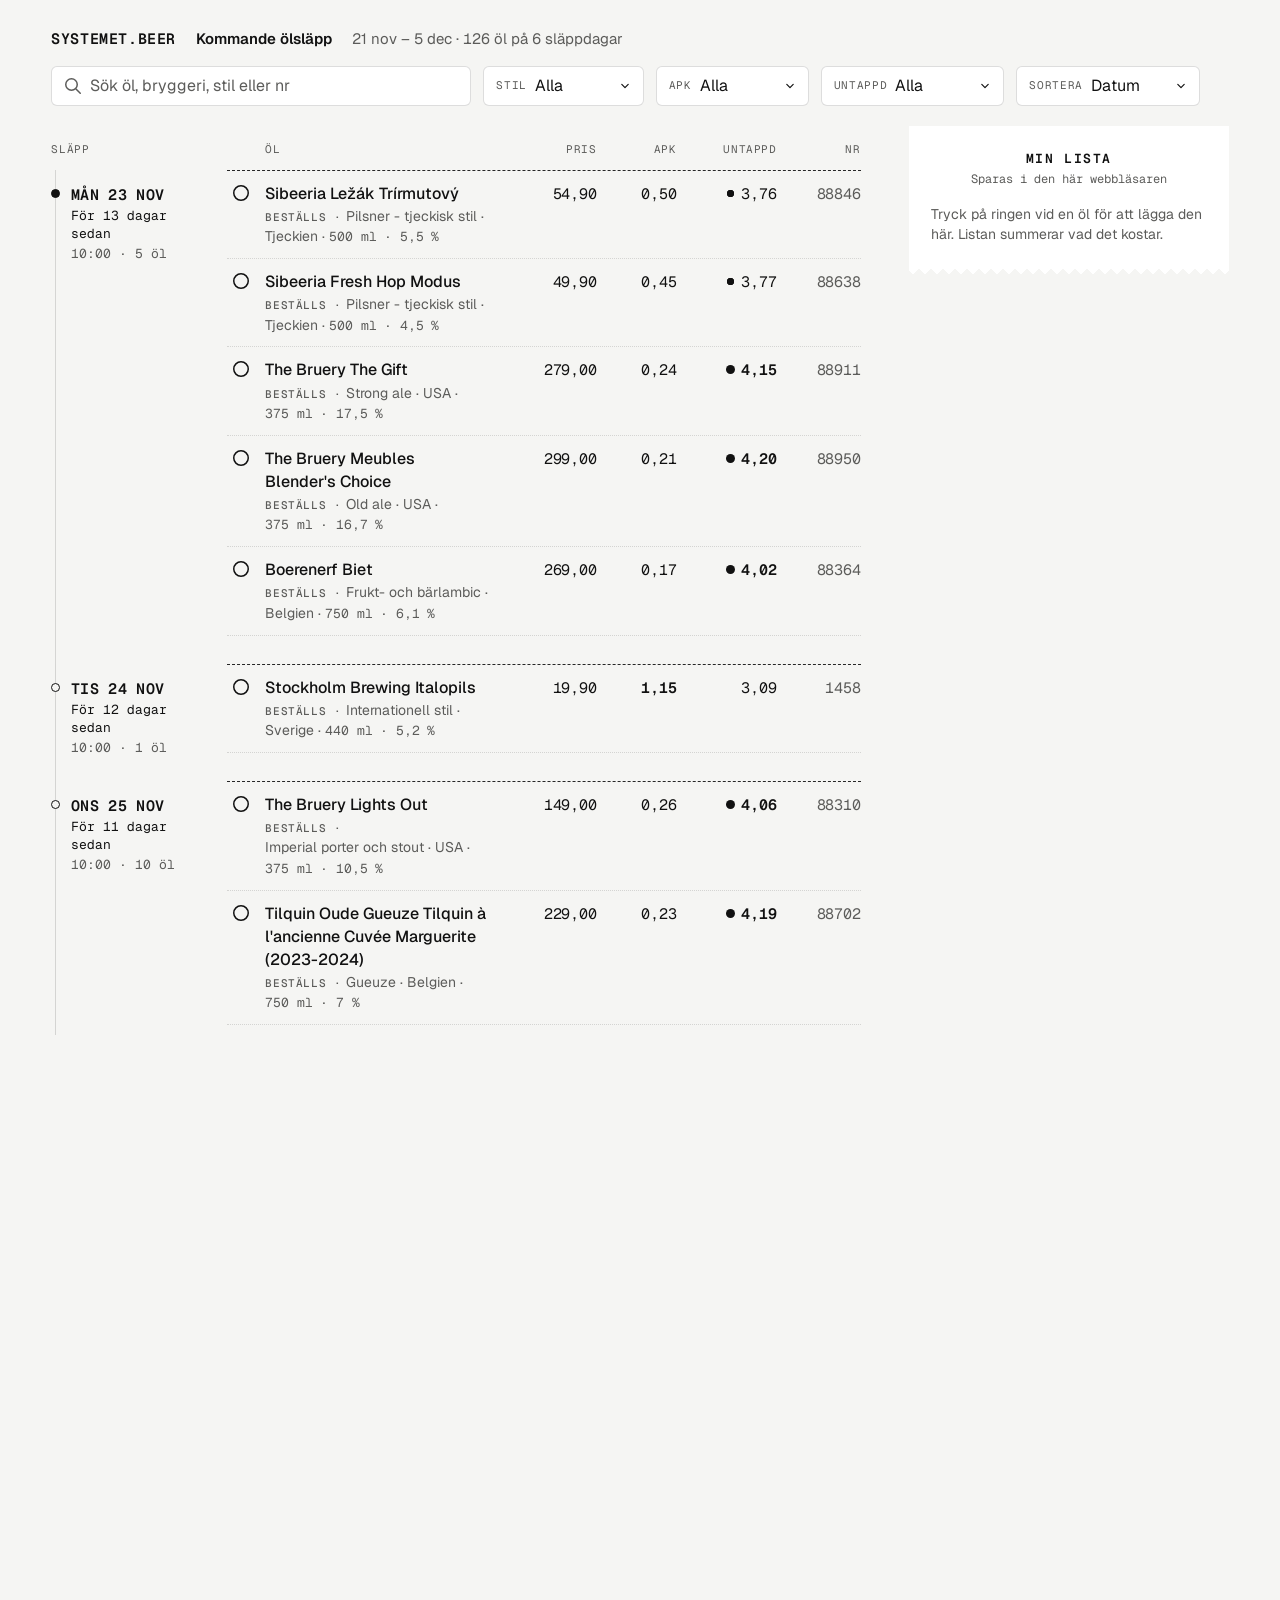
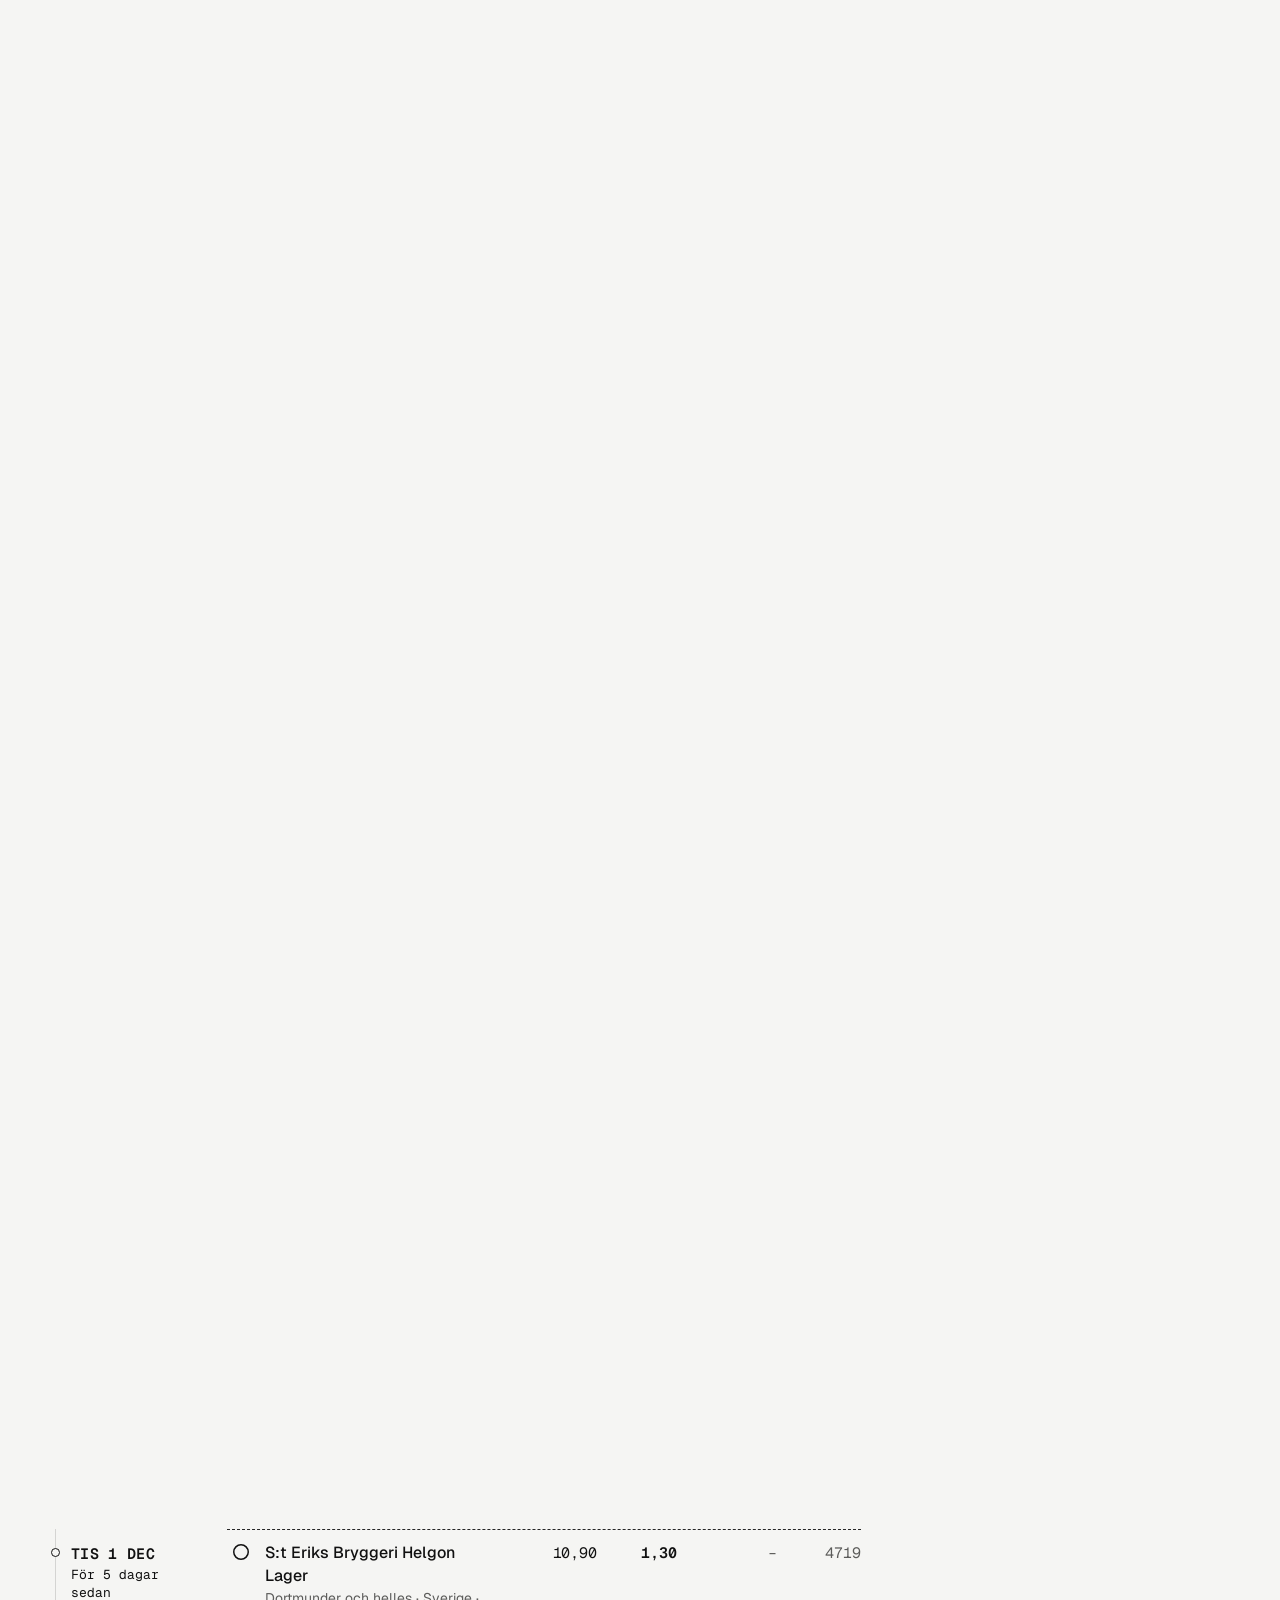
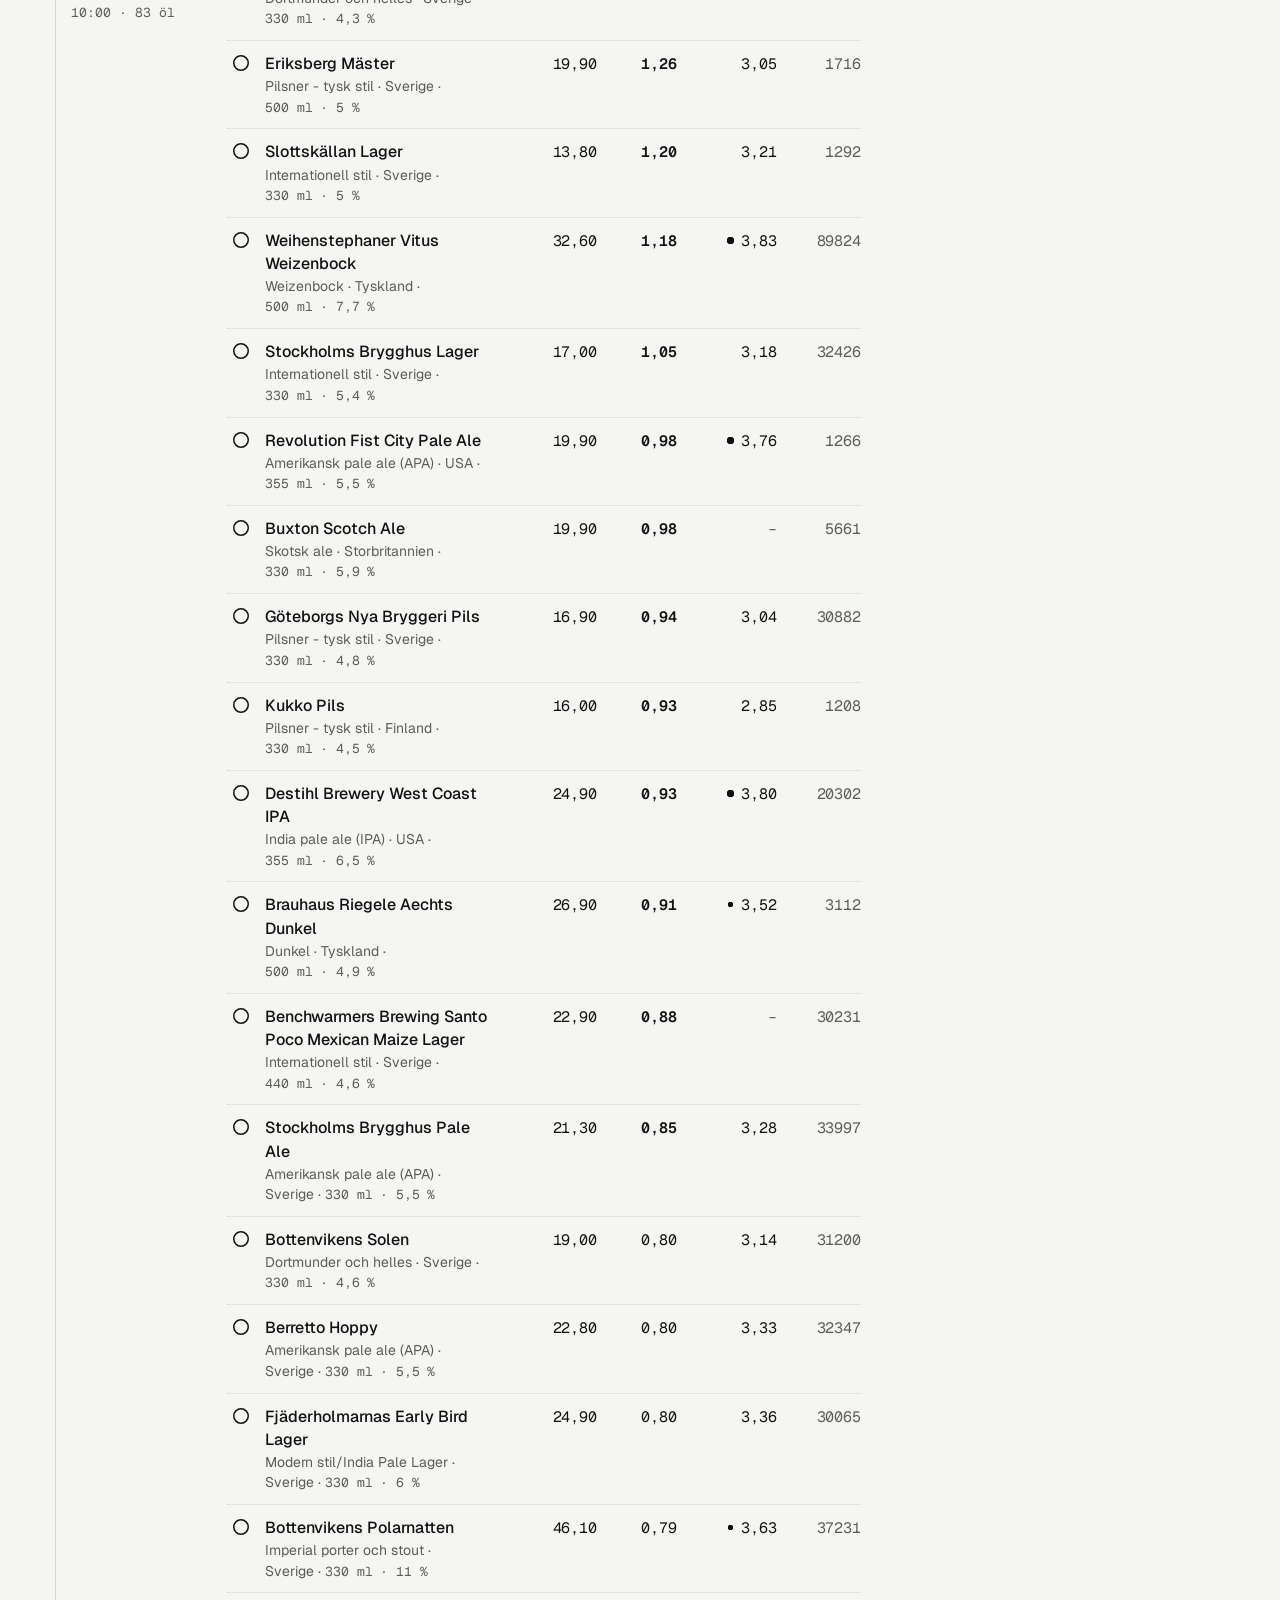
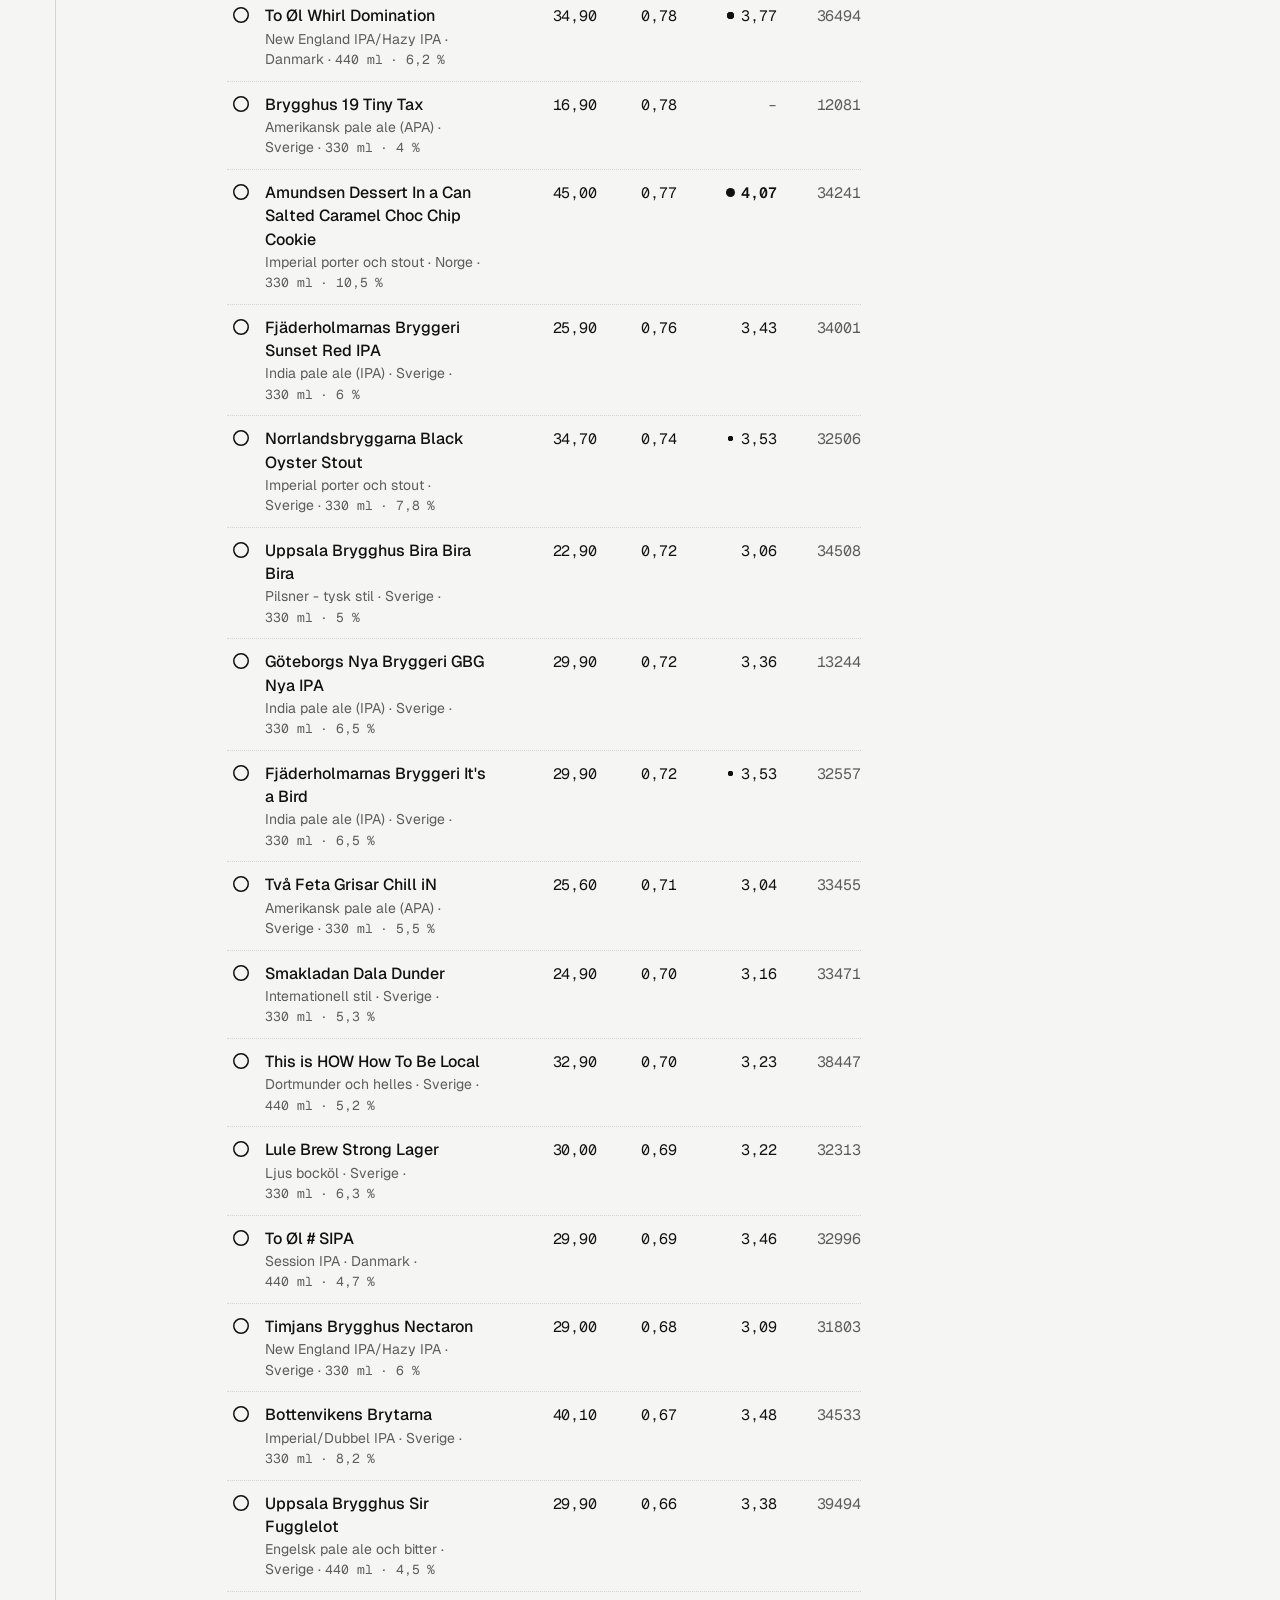
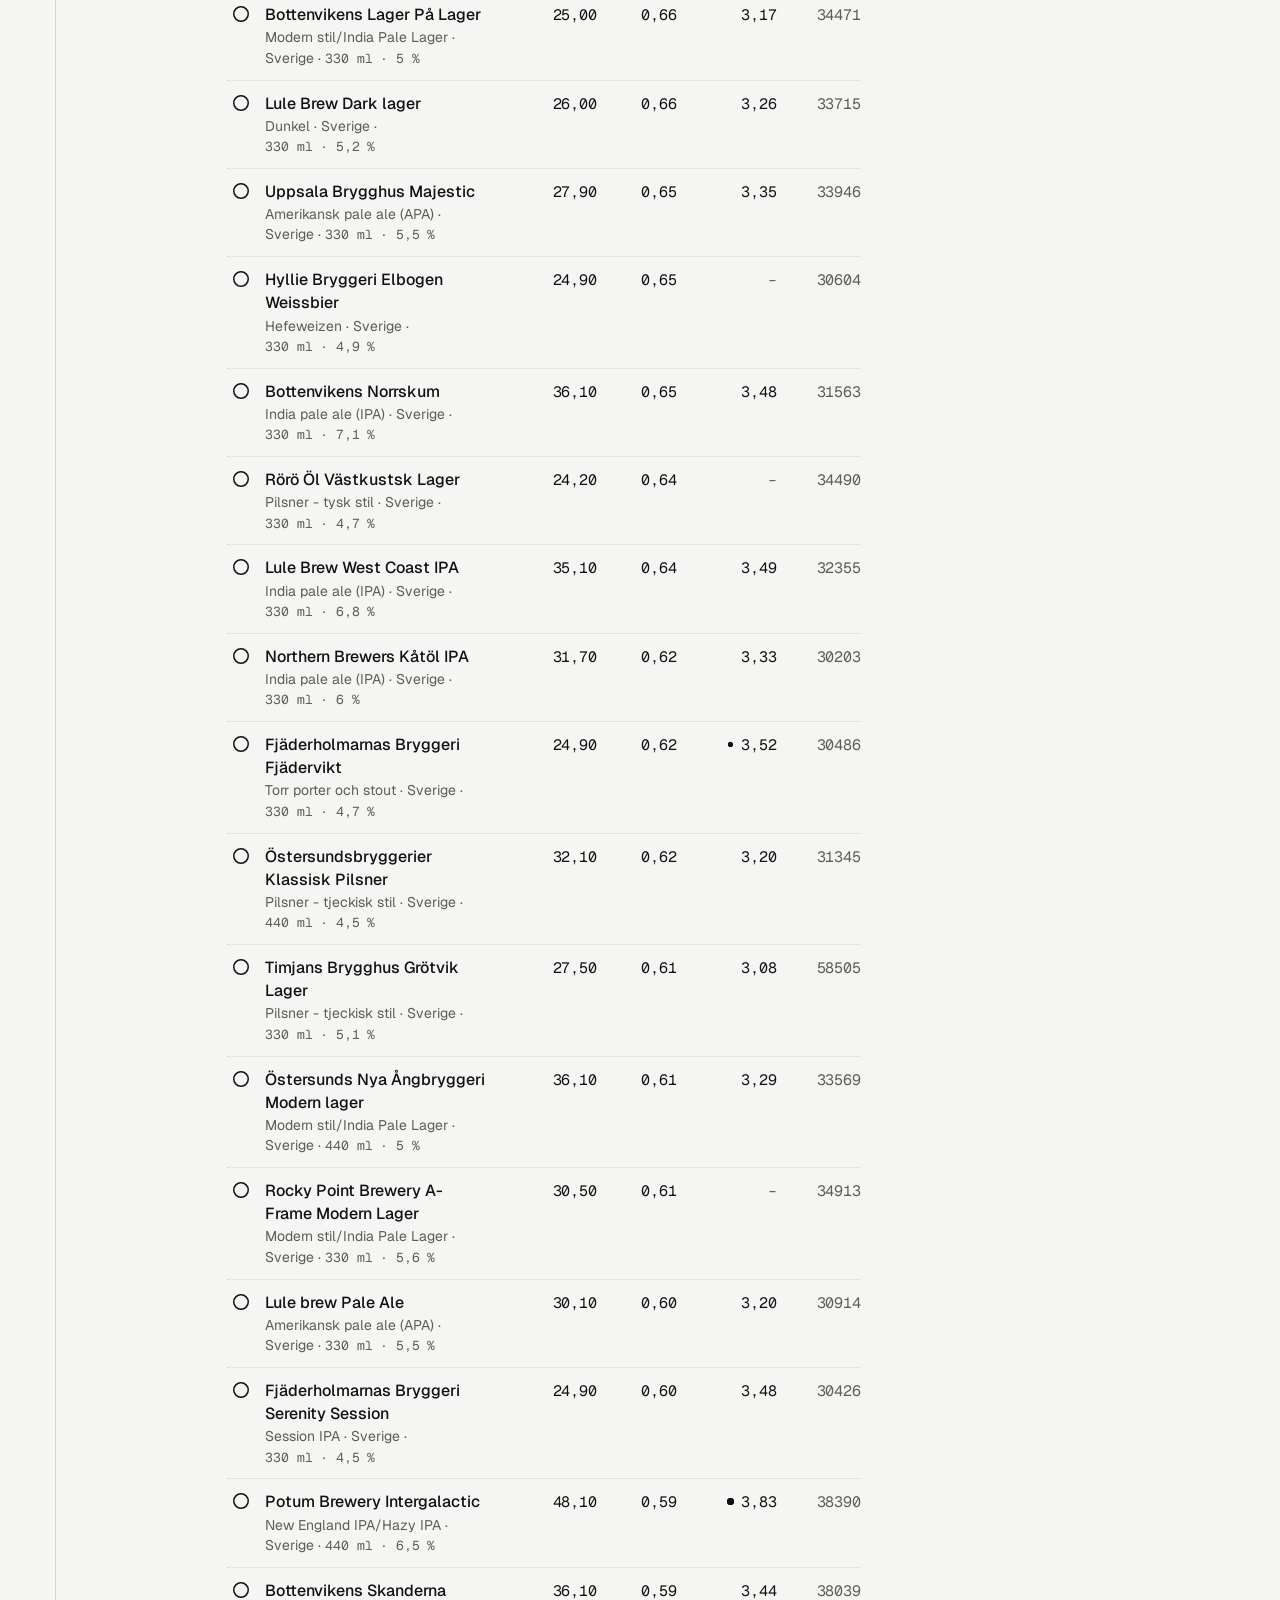
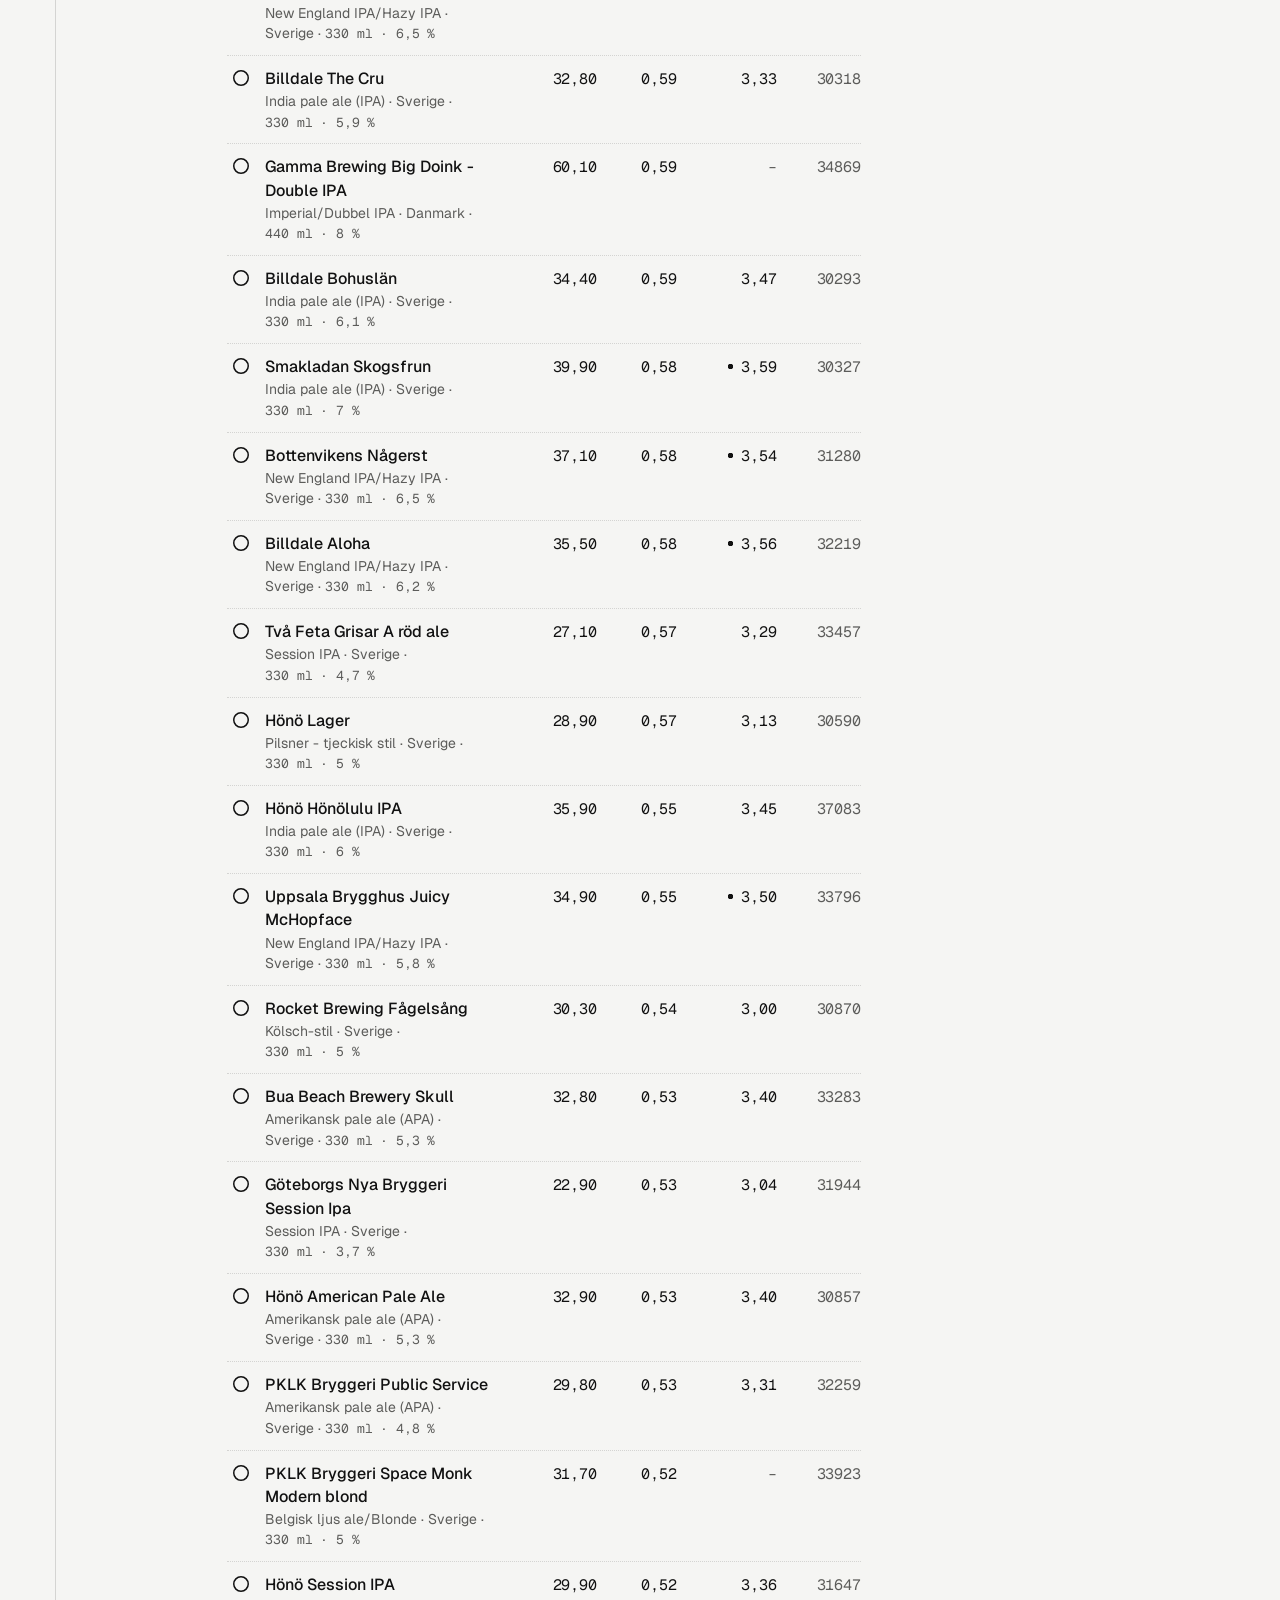
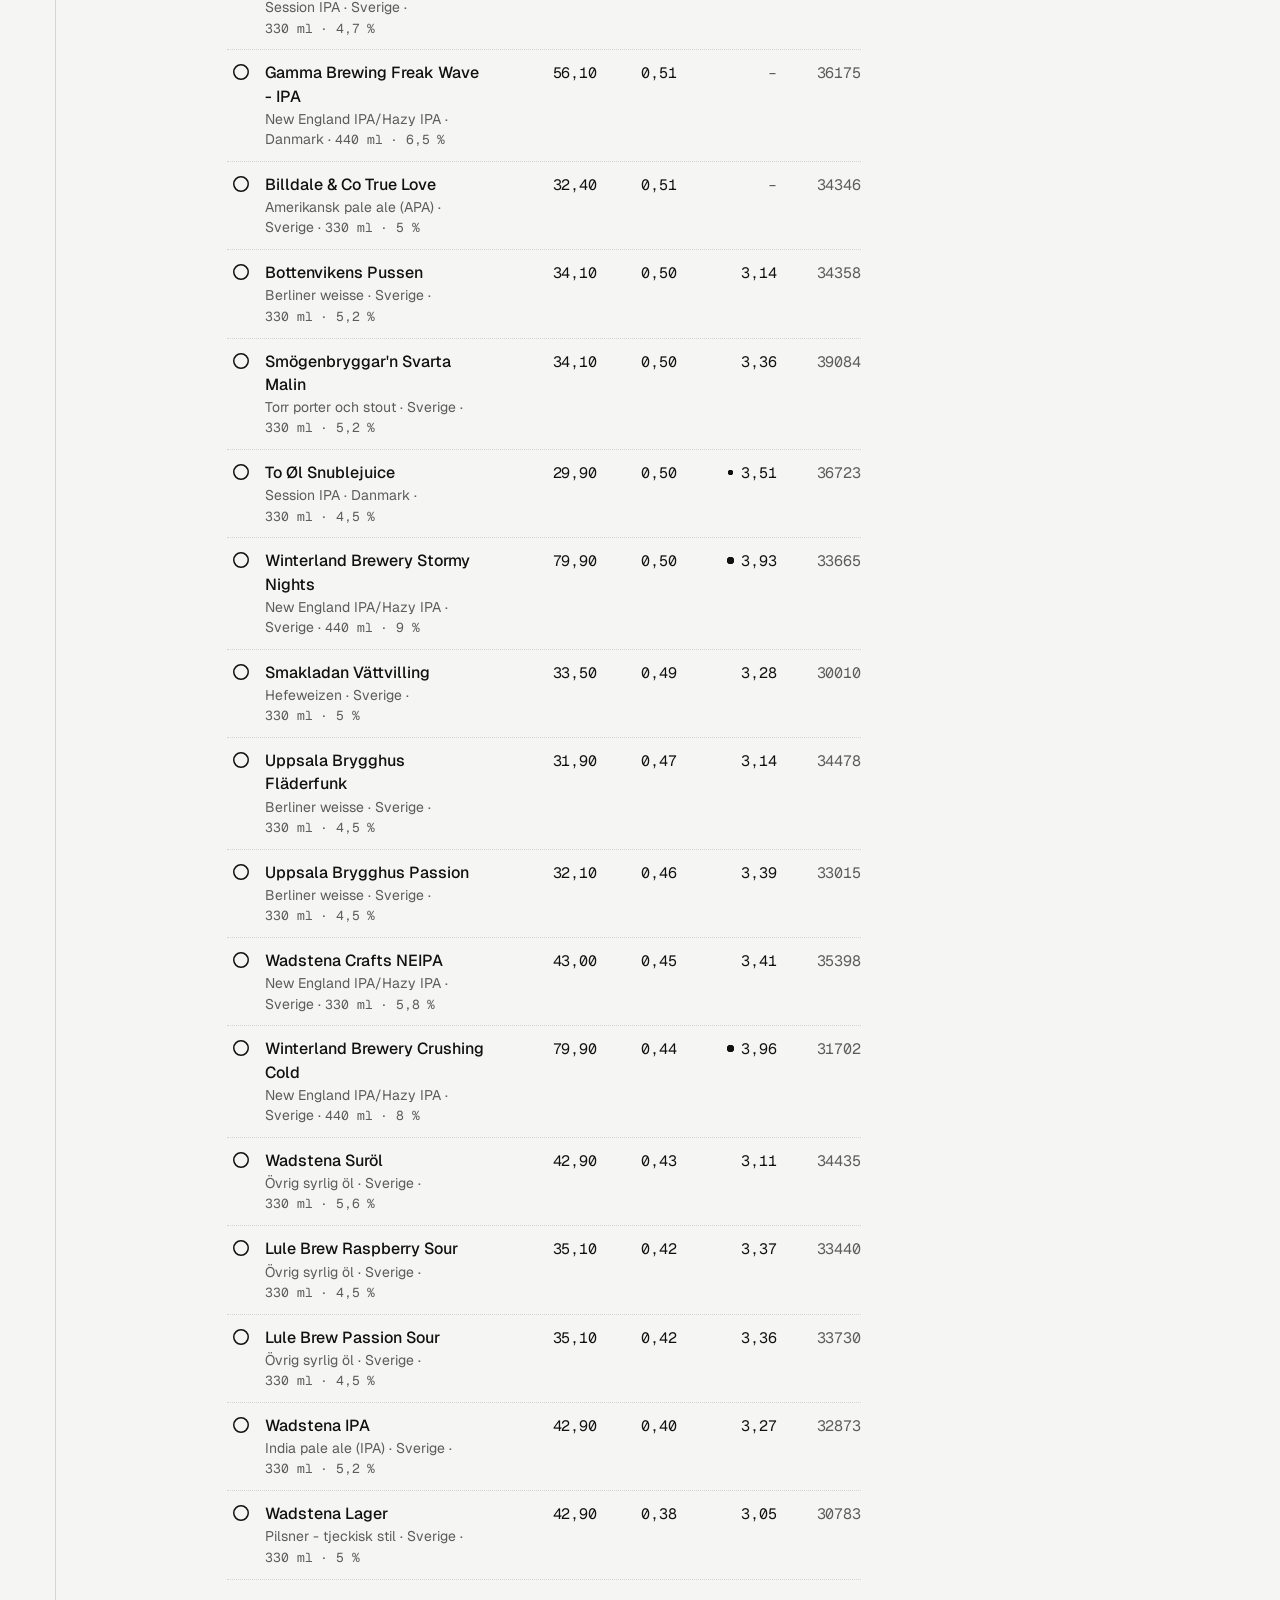
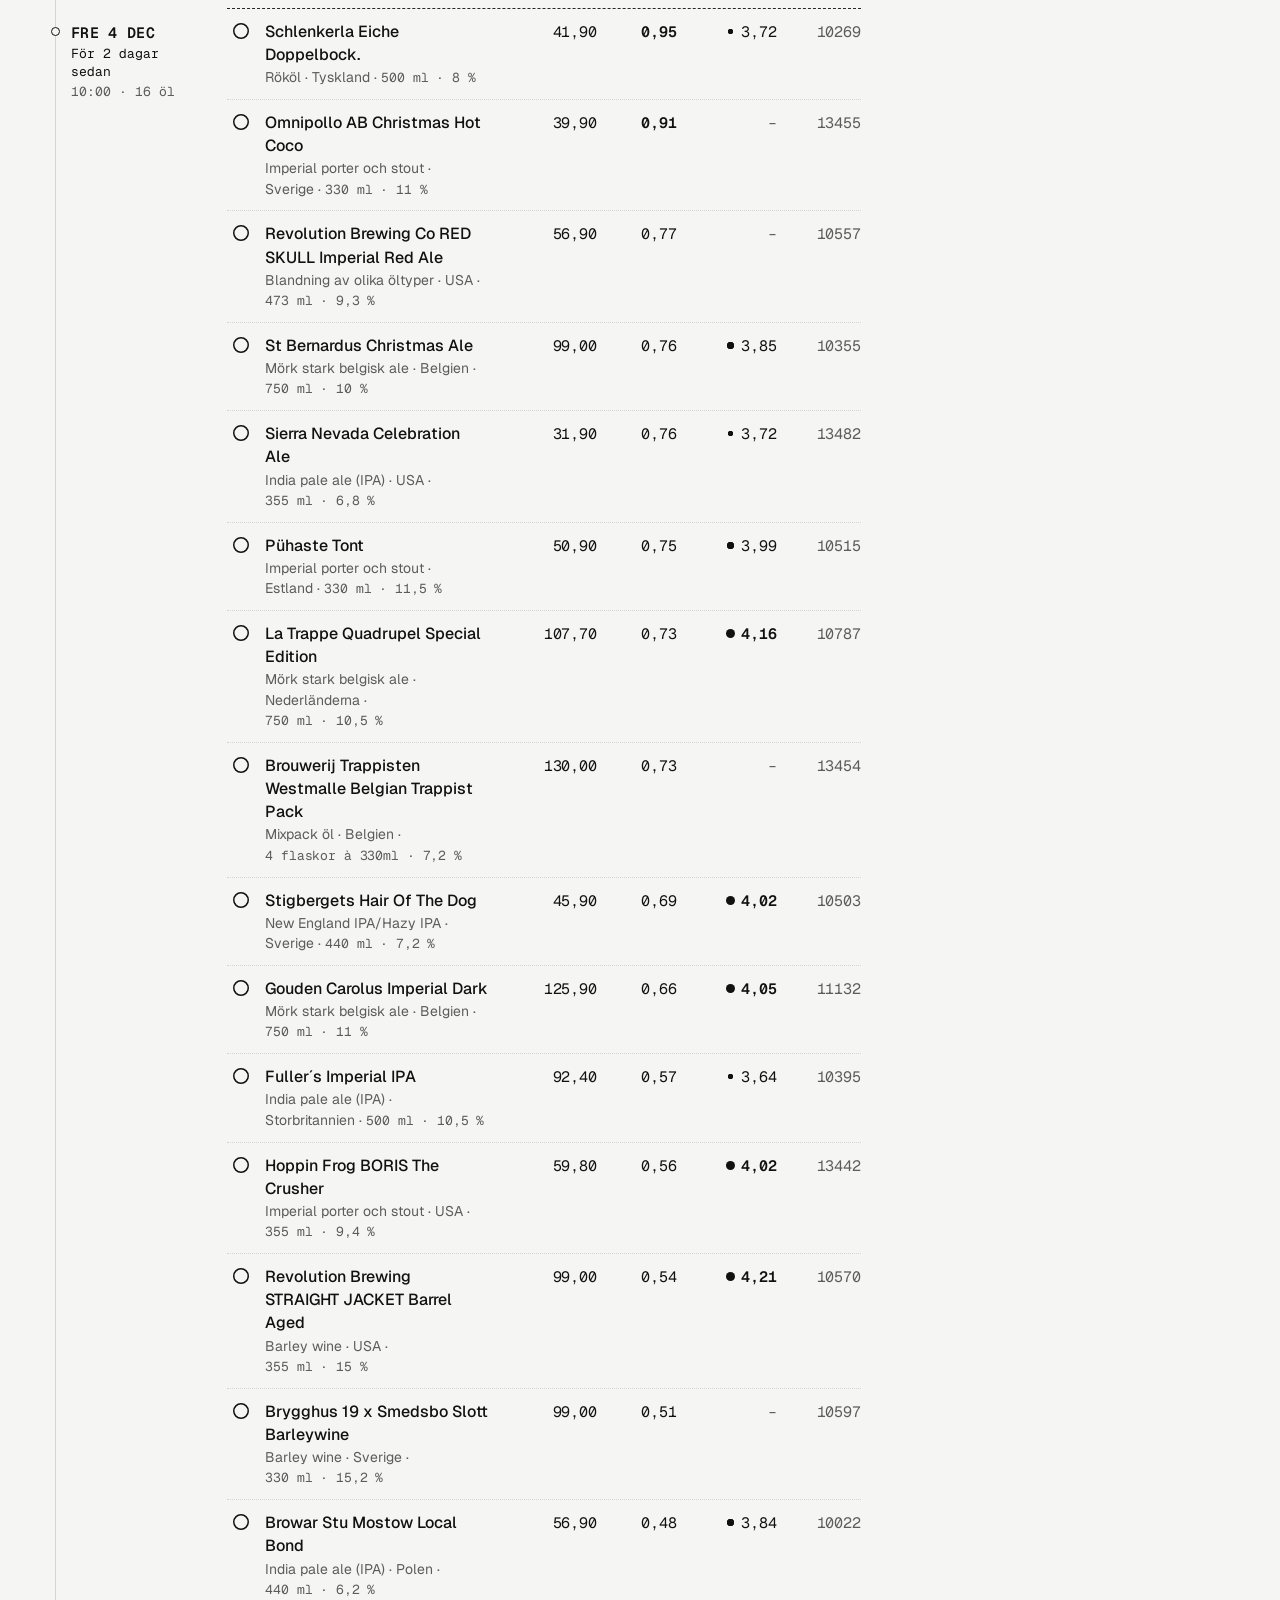
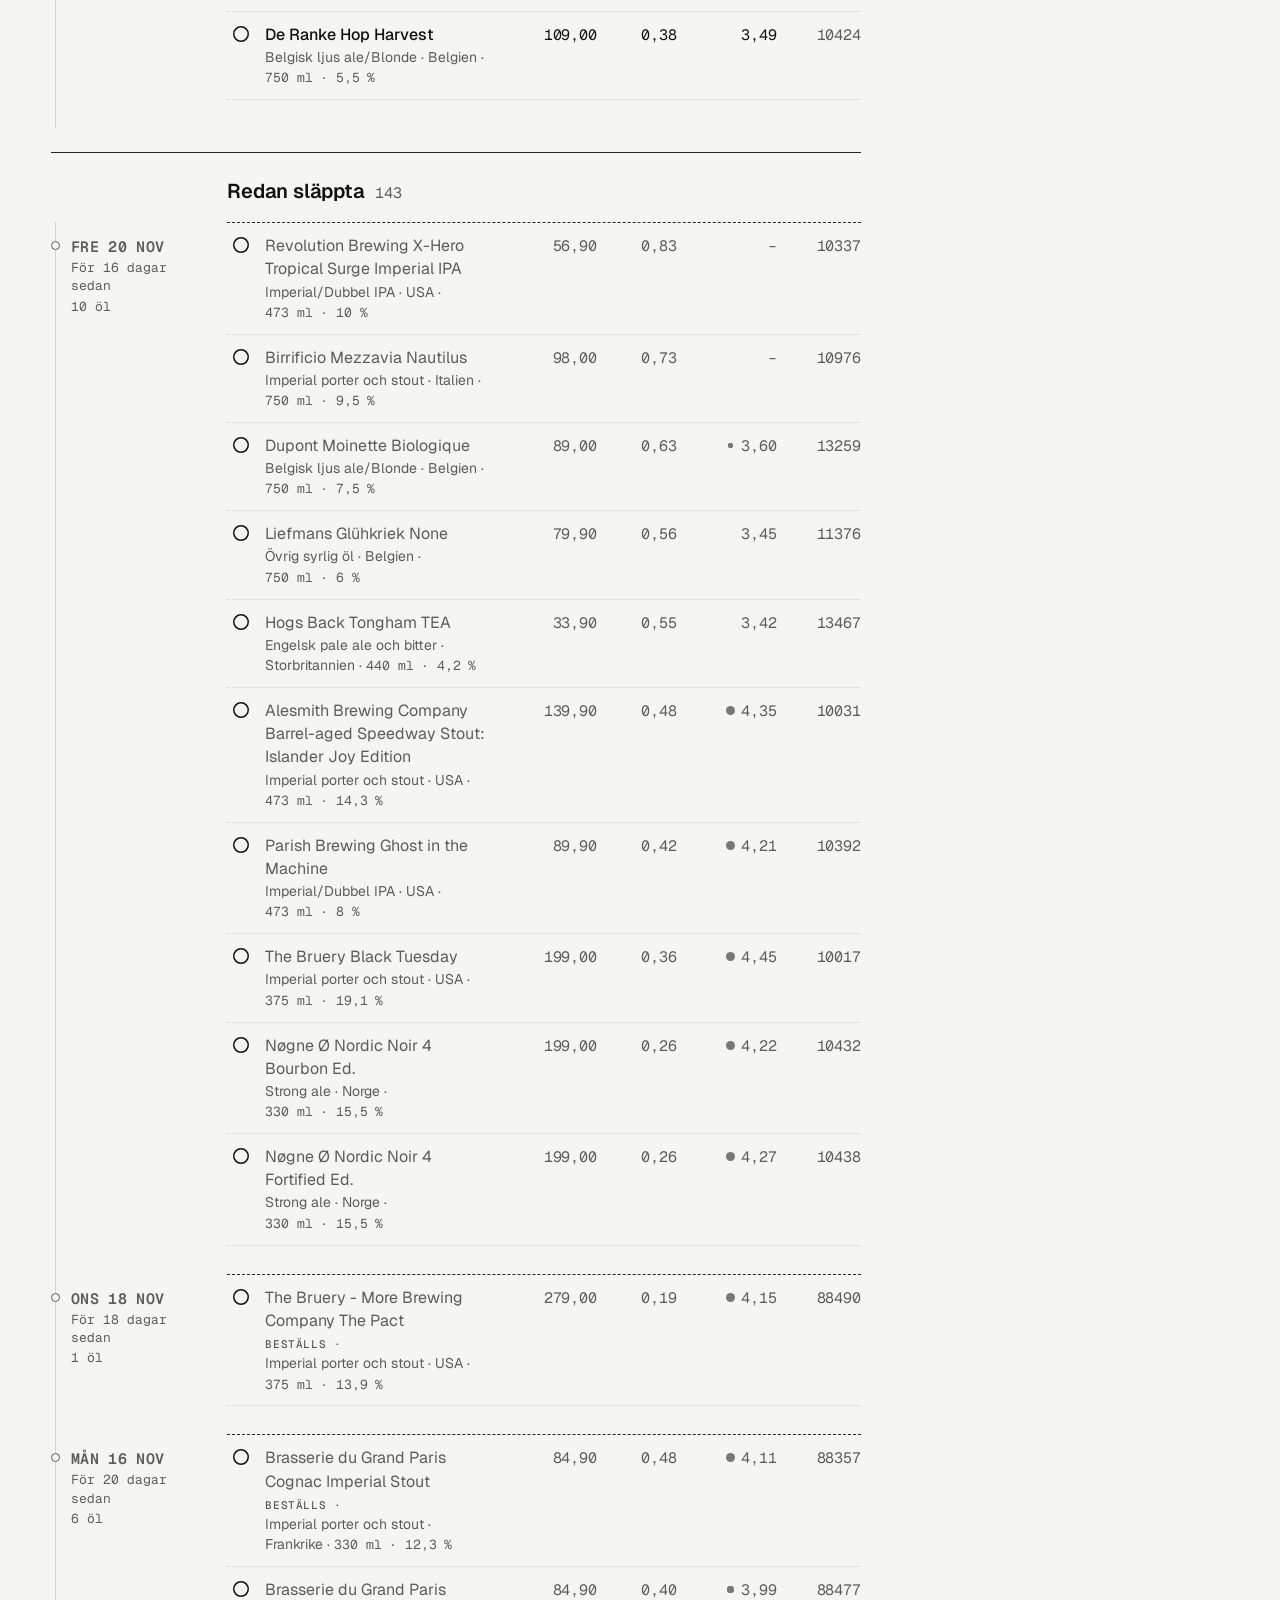
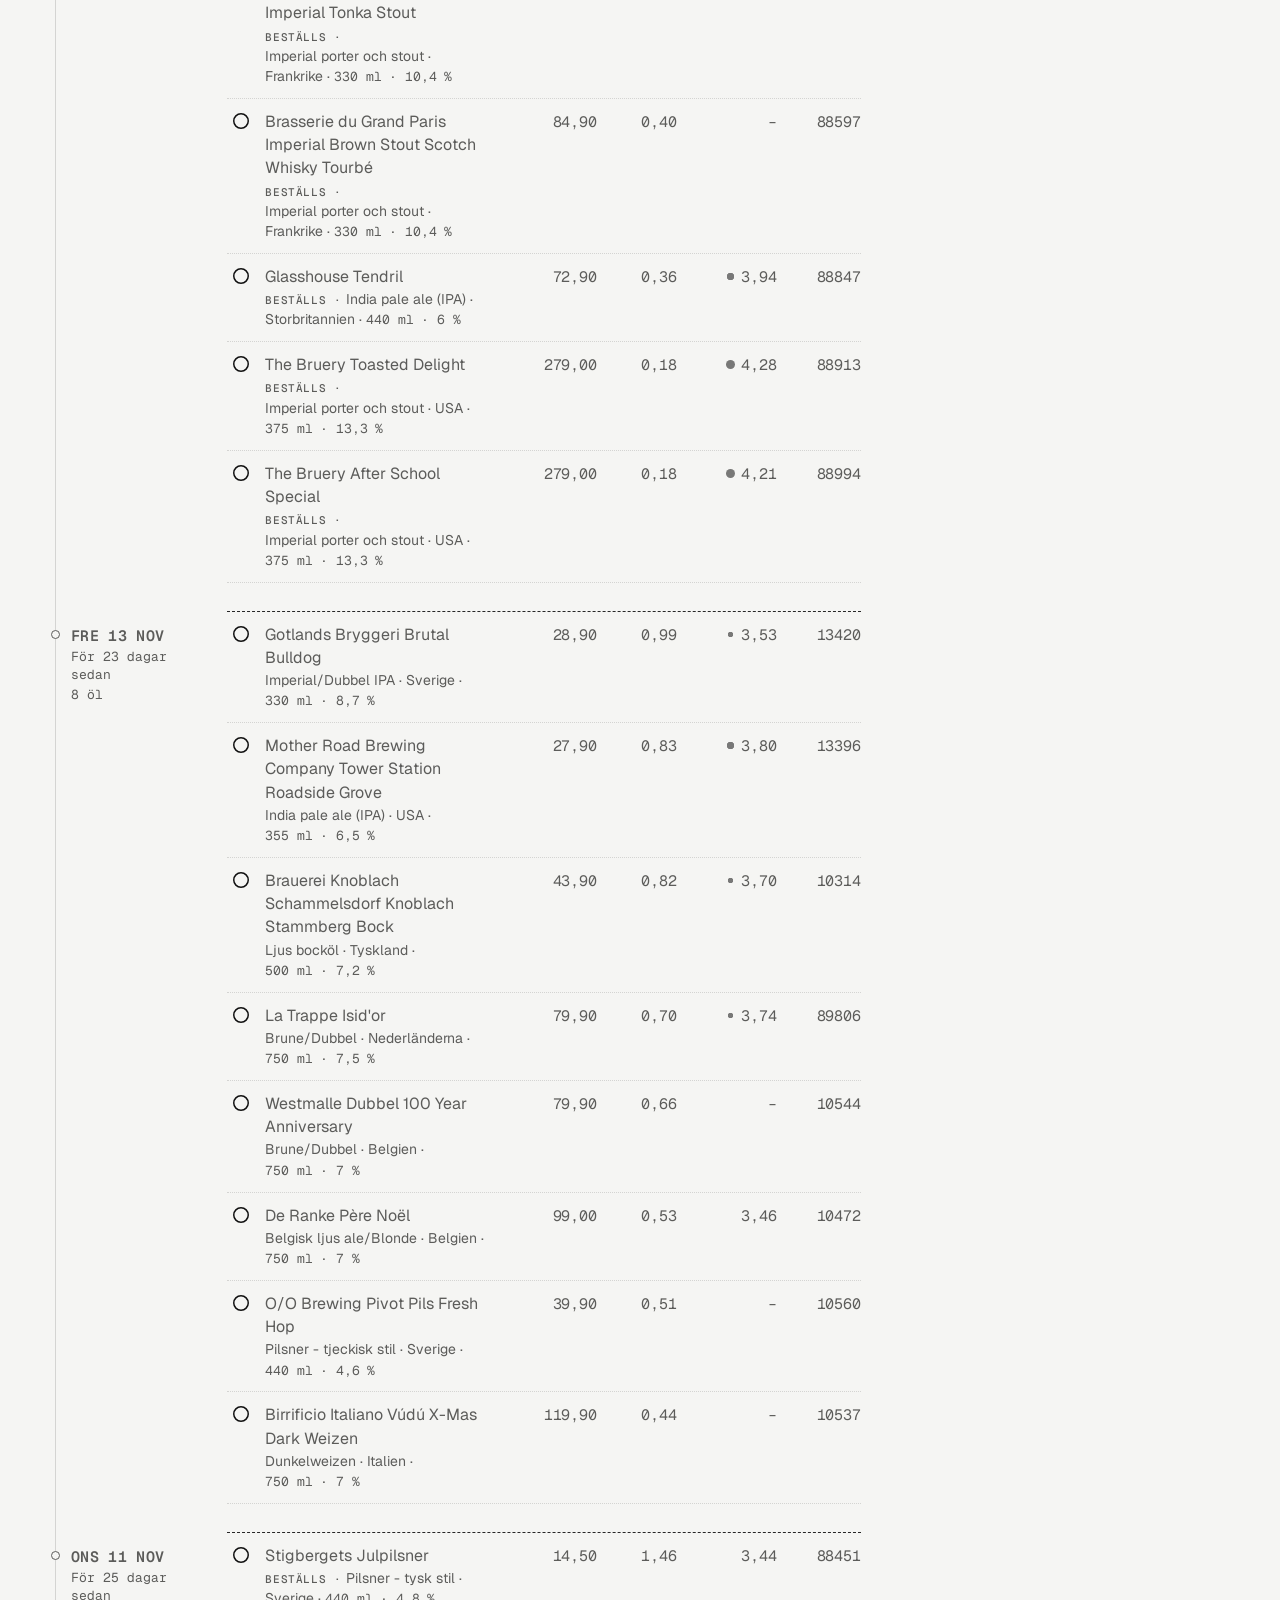
==== commit 11133036: "Update beer data and HTML - 2026-11-21 18:55:58 UTC" ====
--- a/docs/index.html
+++ b/docs/index.html
@@ -21,7 +21,7 @@
             <div class="masthead-title">
                 <a class="wordmark" href="./">systemet.beer</a>
                 <h1>Kommande ölsläpp</h1>
-                <p class="masthead-sub">20 nov – 4 dec · <span class="num">138</span> öl på 7 släppdagar</p>
+                <p class="masthead-sub">21 nov – 5 dec · <span class="num">126</span> öl på 6 släppdagar</p>
             </div>
 
             <form class="toolbar" role="search" onsubmit="return false">
@@ -107,443 +107,10 @@
                 <div id="upcoming">
                     
                     
-                    <section class="day is-next" data-date="2026-11-20" aria-labelledby="h-list-2026-11-20">
-    <h2 class="day-stub" id="h-list-2026-11-20">
-        <span class="day-date">Fre 20 Nov</span>
-        <span class="day-relative" data-relative="2026-11-20">I dag</span>
-        <span class="day-when">10:00 · <span class="day-count" data-total="10">10 öl</span></span>
-    </h2>
-
-    <div class="day-lines" id="list-2026-11-20">
-        
-        <article class="line" id="beer-1033732" data-id="1033732"
-            data-name="Revolution Brewing X-Hero Tropical Surge Imperial IPA" data-category2="Ale"
-            data-apk="0.83" data-price="56.90"
-            data-rating="0.00" data-date="2026-11-20"
-            data-short-date="20 nov" data-search="revolution brewing x-hero tropical surge imperial ipa revolution brewing co ale imperial/dubbel ipa usa 1033732 10337"
-            data-parent-id="list-2026-11-20">
-            <button type="button" class="mark" aria-pressed="false" aria-label="Spara Revolution Brewing X-Hero Tropical Surge Imperial IPA i min lista">
-                <svg viewBox="0 0 20 20" aria-hidden="true"><circle cx="10" cy="10" r="7.25" /><path class="tick" d="M6.5 10.25l2.4 2.4 4.6-5" /></svg>
-            </button>
-            <button type="button" class="line-main" aria-expanded="false" aria-controls="d-1033732">
-                <span class="col-name">
-                    <span class="line-name">Revolution Brewing X-Hero Tropical Surge Imperial IPA</span>
-                    <span class="line-sub"><span class="seg line-date">fre 20 nov ·</span> <span class="seg">Imperial/Dubbel IPA ·</span> <span class="seg seg-country">USA ·</span> <span class="seg num">473 ml · 10 %</span></span>
-                </span>
-                <span class="col-num line-price num">56,90</span>
-                <span class="col-num line-apk num is-high"><span class="unit">APK </span>0,83</span>
-                <span class="col-num line-rating num" data-tier="0"><span class="none" aria-label="Inget betyg">–</span></span>
-                <span class="col-num col-nr num">10337</span>
-            </button>
-            <div class="line-detail" id="d-1033732" hidden>
-                <div class="detail-inner">
-                    
-                    <div class="detail-image"><img src="https://product-cdn.systembolaget.se/productimages/64989260/64989260_400.webp" loading="lazy" alt="" width="160" height="160" onerror="this.parentNode.hidden=true"></div>
-                    
-                    <div class="detail-text">
-                        <p class="detail-taste">Fruktig smak med sötma, inslag av mango, papaya, ljus sirap, knäckebröd och apelsin.</p>
-                        <dl class="detail-facts">
-                            <div><dt>Bryggeri</dt><dd>Revolution Brewing Co</dd></div>
-                            <div><dt>Ursprung</dt><dd>USA</dd></div>
-                            <div><dt>Sortiment</dt><dd>Tillfälligt sortiment</dd></div>
-                            <div><dt>Varunummer</dt><dd class="num">10337</dd></div>
-                            
-                        </dl>
-                        <p class="detail-links">
-                            <a href="https://www.systembolaget.se/1033732" target="_blank" rel="noopener">Systembolaget<svg class="icon" viewBox="0 0 20 20" aria-hidden="true"><path d="M7 13l6-6M8 7h5v5" /></svg></a>
-                            
-                        </p>
-                    </div>
-                </div>
-            </div>
-        </article>
-        
-        <article class="line" id="beer-1097601" data-id="1097601"
-            data-name="Birrificio Mezzavia Nautilus" data-category2="Porter &amp; Stout"
-            data-apk="0.73" data-price="98.00"
-            data-rating="0.00" data-date="2026-11-20"
-            data-short-date="20 nov" data-search="birrificio mezzavia nautilus birrificio mezzavia porter &amp; stout imperial porter och stout italien 1097601 10976"
-            data-parent-id="list-2026-11-20">
-            <button type="button" class="mark" aria-pressed="false" aria-label="Spara Birrificio Mezzavia Nautilus i min lista">
-                <svg viewBox="0 0 20 20" aria-hidden="true"><circle cx="10" cy="10" r="7.25" /><path class="tick" d="M6.5 10.25l2.4 2.4 4.6-5" /></svg>
-            </button>
-            <button type="button" class="line-main" aria-expanded="false" aria-controls="d-1097601">
-                <span class="col-name">
-                    <span class="line-name">Birrificio Mezzavia Nautilus</span>
-                    <span class="line-sub"><span class="seg line-date">fre 20 nov ·</span> <span class="seg">Imperial porter och stout ·</span> <span class="seg seg-country">Italien ·</span> <span class="seg num">750 ml · 9,5 %</span></span>
-                </span>
-                <span class="col-num line-price num">98,00</span>
-                <span class="col-num line-apk num"><span class="unit">APK </span>0,73</span>
-                <span class="col-num line-rating num" data-tier="0"><span class="none" aria-label="Inget betyg">–</span></span>
-                <span class="col-num col-nr num">10976</span>
-            </button>
-            <div class="line-detail" id="d-1097601" hidden>
-                <div class="detail-inner">
-                    
-                    <div class="detail-image"><img src="https://product-cdn.systembolaget.se/productimages/66767179/66767179_400.webp" loading="lazy" alt="" width="160" height="160" onerror="this.parentNode.hidden=true"></div>
-                    
-                    <div class="detail-text">
-                        <p class="detail-taste">Nyanserad, maltig, söt smak med inslag av choklad, mörkt bröd, nötter, lakrits, russin och kaffe.</p>
-                        <dl class="detail-facts">
-                            <div><dt>Bryggeri</dt><dd>Birrificio Mezzavia</dd></div>
-                            <div><dt>Ursprung</dt><dd>Sardinien, Italien</dd></div>
-                            <div><dt>Sortiment</dt><dd>Tillfälligt sortiment</dd></div>
-                            <div><dt>Varunummer</dt><dd class="num">10976</dd></div>
-                            
-                        </dl>
-                        <p class="detail-links">
-                            <a href="https://www.systembolaget.se/1097601" target="_blank" rel="noopener">Systembolaget<svg class="icon" viewBox="0 0 20 20" aria-hidden="true"><path d="M7 13l6-6M8 7h5v5" /></svg></a>
-                            <a href="https://untappd.com/beer/7660936" target="_blank" rel="noopener">Untappd<svg class="icon" viewBox="0 0 20 20" aria-hidden="true"><path d="M7 13l6-6M8 7h5v5" /></svg></a>
-                        </p>
-                    </div>
-                </div>
-            </div>
-        </article>
-        
-        <article class="line" id="beer-1325901" data-id="1325901"
-            data-name="Dupont Moinette Biologique" data-category2="Ale"
-            data-apk="0.63" data-price="89.00"
-            data-rating="3.60" data-date="2026-11-20"
-            data-short-date="20 nov" data-search="dupont moinette biologique brasserie dupont ale belgisk ljus ale/blonde belgien 1325901 13259"
-            data-parent-id="list-2026-11-20">
-            <button type="button" class="mark" aria-pressed="false" aria-label="Spara Dupont Moinette Biologique i min lista">
-                <svg viewBox="0 0 20 20" aria-hidden="true"><circle cx="10" cy="10" r="7.25" /><path class="tick" d="M6.5 10.25l2.4 2.4 4.6-5" /></svg>
-            </button>
-            <button type="button" class="line-main" aria-expanded="false" aria-controls="d-1325901">
-                <span class="col-name">
-                    <span class="line-name">Dupont Moinette Biologique</span>
-                    <span class="line-sub"><span class="seg line-date">fre 20 nov ·</span> <span class="seg">Belgisk ljus ale/Blonde ·</span> <span class="seg seg-country">Belgien ·</span> <span class="seg num">750 ml · 7,5 %</span></span>
-                </span>
-                <span class="col-num line-price num">89,00</span>
-                <span class="col-num line-apk num"><span class="unit">APK </span>0,63</span>
-                <span class="col-num line-rating num" data-tier="1"><span class="unit">Untappd </span><i class="dot" aria-hidden="true"></i>3,60</span>
-                <span class="col-num col-nr num">13259</span>
-            </button>
-            <div class="line-detail" id="d-1325901" hidden>
-                <div class="detail-inner">
-                    
-                    <div class="detail-image"><img src="https://product-cdn.systembolaget.se/productimages/51475352/51475352_400.webp" loading="lazy" alt="" width="160" height="160" onerror="this.parentNode.hidden=true"></div>
-                    
-                    <div class="detail-text">
-                        <p class="detail-taste">Nyanserad, kryddig smak med liten sötma, inslag av aprikos, ljust bröd, kryddnejlika, pomerans och honung.</p>
-                        <dl class="detail-facts">
-                            <div><dt>Bryggeri</dt><dd>Brasserie Dupont</dd></div>
-                            <div><dt>Ursprung</dt><dd>Belgien</dd></div>
-                            <div><dt>Sortiment</dt><dd>Tillfälligt sortiment</dd></div>
-                            <div><dt>Varunummer</dt><dd class="num">13259</dd></div>
-                            <div><dt>Untappd</dt><dd class="num">3,60 av 24709 betyg</dd></div>
-                        </dl>
-                        <p class="detail-links">
-                            <a href="https://www.systembolaget.se/1325901" target="_blank" rel="noopener">Systembolaget<svg class="icon" viewBox="0 0 20 20" aria-hidden="true"><path d="M7 13l6-6M8 7h5v5" /></svg></a>
-                            <a href="https://untappd.com/beer/2552" target="_blank" rel="noopener">Untappd<svg class="icon" viewBox="0 0 20 20" aria-hidden="true"><path d="M7 13l6-6M8 7h5v5" /></svg></a>
-                        </p>
-                    </div>
-                </div>
-            </div>
-        </article>
-        
-        <article class="line" id="beer-1137601" data-id="1137601"
-            data-name="Liefmans Glühkriek None" data-category2="Syrlig öl"
-            data-apk="0.56" data-price="79.90"
-            data-rating="3.45" data-date="2026-11-20"
-            data-short-date="20 nov" data-search="liefmans glühkriek none duvel moortgat syrlig öl övrig syrlig öl belgien 1137601 11376"
-            data-parent-id="list-2026-11-20">
-            <button type="button" class="mark" aria-pressed="false" aria-label="Spara Liefmans Glühkriek None i min lista">
-                <svg viewBox="0 0 20 20" aria-hidden="true"><circle cx="10" cy="10" r="7.25" /><path class="tick" d="M6.5 10.25l2.4 2.4 4.6-5" /></svg>
-            </button>
-            <button type="button" class="line-main" aria-expanded="false" aria-controls="d-1137601">
-                <span class="col-name">
-                    <span class="line-name">Liefmans Glühkriek None</span>
-                    <span class="line-sub"><span class="seg line-date">fre 20 nov ·</span> <span class="seg">Övrig syrlig öl ·</span> <span class="seg seg-country">Belgien ·</span> <span class="seg num">750 ml · 6 %</span></span>
-                </span>
-                <span class="col-num line-price num">79,90</span>
-                <span class="col-num line-apk num"><span class="unit">APK </span>0,56</span>
-                <span class="col-num line-rating num" data-tier="0"><span class="unit">Untappd </span><i class="dot" aria-hidden="true"></i>3,45</span>
-                <span class="col-num col-nr num">11376</span>
-            </button>
-            <div class="line-detail" id="d-1137601" hidden>
-                <div class="detail-inner">
-                    
-                    <div class="detail-image"><img src="https://product-cdn.systembolaget.se/productimages/865887/865887_400.webp" loading="lazy" alt="" width="160" height="160" onerror="this.parentNode.hidden=true"></div>
-                    
-                    <div class="detail-text">
-                        <p class="detail-taste">Kryddig, söt, något syrlig smak med inslag av körsbär, kanel, kardemumma, ingefära, kryddnejlika och blodapelsin.</p>
-                        <dl class="detail-facts">
-                            <div><dt>Bryggeri</dt><dd>Duvel Moortgat</dd></div>
-                            <div><dt>Ursprung</dt><dd>Belgien</dd></div>
-                            <div><dt>Sortiment</dt><dd>Tillfälligt sortiment</dd></div>
-                            <div><dt>Varunummer</dt><dd class="num">11376</dd></div>
-                            <div><dt>Untappd</dt><dd class="num">3,45 av 17654 betyg</dd></div>
-                        </dl>
-                        <p class="detail-links">
-                            <a href="https://www.systembolaget.se/1137601" target="_blank" rel="noopener">Systembolaget<svg class="icon" viewBox="0 0 20 20" aria-hidden="true"><path d="M7 13l6-6M8 7h5v5" /></svg></a>
-                            <a href="https://untappd.com/beer/2353" target="_blank" rel="noopener">Untappd<svg class="icon" viewBox="0 0 20 20" aria-hidden="true"><path d="M7 13l6-6M8 7h5v5" /></svg></a>
-                        </p>
-                    </div>
-                </div>
-            </div>
-        </article>
-        
-        <article class="line" id="beer-1346734" data-id="1346734"
-            data-name="Hogs Back Tongham TEA" data-category2="Ale"
-            data-apk="0.55" data-price="33.90"
-            data-rating="3.42" data-date="2026-11-20"
-            data-short-date="20 nov" data-search="hogs back tongham tea hogs back brewery ale engelsk pale ale och bitter storbritannien 1346734 13467"
-            data-parent-id="list-2026-11-20">
-            <button type="button" class="mark" aria-pressed="false" aria-label="Spara Hogs Back Tongham TEA i min lista">
-                <svg viewBox="0 0 20 20" aria-hidden="true"><circle cx="10" cy="10" r="7.25" /><path class="tick" d="M6.5 10.25l2.4 2.4 4.6-5" /></svg>
-            </button>
-            <button type="button" class="line-main" aria-expanded="false" aria-controls="d-1346734">
-                <span class="col-name">
-                    <span class="line-name">Hogs Back Tongham TEA</span>
-                    <span class="line-sub"><span class="seg line-date">fre 20 nov ·</span> <span class="seg">Engelsk pale ale och bitter ·</span> <span class="seg seg-country">Storbritannien ·</span> <span class="seg num">440 ml · 4,2 %</span></span>
-                </span>
-                <span class="col-num line-price num">33,90</span>
-                <span class="col-num line-apk num"><span class="unit">APK </span>0,55</span>
-                <span class="col-num line-rating num" data-tier="0"><span class="unit">Untappd </span><i class="dot" aria-hidden="true"></i>3,42</span>
-                <span class="col-num col-nr num">13467</span>
-            </button>
-            <div class="line-detail" id="d-1346734" hidden>
-                <div class="detail-inner">
-                    
-                    <div class="detail-image"><img src="https://product-cdn.systembolaget.se/productimages/66066204/66066204_400.webp" loading="lazy" alt="" width="160" height="160" onerror="this.parentNode.hidden=true"></div>
-                    
-                    <div class="detail-text">
-                        <p class="detail-taste">Nyanserad, maltig, fruktig smak med inslag av fruktkaka, torkade aprikoser, choklad, apelsinskal, nötter och ljus sirap.</p>
-                        <dl class="detail-facts">
-                            <div><dt>Bryggeri</dt><dd>Hogs Back Brewery</dd></div>
-                            <div><dt>Ursprung</dt><dd>Storbritannien</dd></div>
-                            <div><dt>Sortiment</dt><dd>Tillfälligt sortiment</dd></div>
-                            <div><dt>Varunummer</dt><dd class="num">13467</dd></div>
-                            <div><dt>Untappd</dt><dd class="num">3,42 av 23975 betyg</dd></div>
-                        </dl>
-                        <p class="detail-links">
-                            <a href="https://www.systembolaget.se/1346734" target="_blank" rel="noopener">Systembolaget<svg class="icon" viewBox="0 0 20 20" aria-hidden="true"><path d="M7 13l6-6M8 7h5v5" /></svg></a>
-                            <a href="https://untappd.com/beer/18485" target="_blank" rel="noopener">Untappd<svg class="icon" viewBox="0 0 20 20" aria-hidden="true"><path d="M7 13l6-6M8 7h5v5" /></svg></a>
-                        </p>
-                    </div>
-                </div>
-            </div>
-        </article>
-        
-        <article class="line" id="beer-1003134" data-id="1003134"
-            data-name="Alesmith Brewing Company Barrel-aged Speedway Stout: Islander Joy Edition" data-category2="Porter &amp; Stout"
-            data-apk="0.48" data-price="139.90"
-            data-rating="4.35" data-date="2026-11-20"
-            data-short-date="20 nov" data-search="alesmith brewing company barrel-aged speedway stout: islander joy edition alesmith brewing company porter &amp; stout imperial porter och stout usa 1003134 10031"
-            data-parent-id="list-2026-11-20">
-            <button type="button" class="mark" aria-pressed="false" aria-label="Spara Alesmith Brewing Company Barrel-aged Speedway Stout: Islander Joy Edition i min lista">
-                <svg viewBox="0 0 20 20" aria-hidden="true"><circle cx="10" cy="10" r="7.25" /><path class="tick" d="M6.5 10.25l2.4 2.4 4.6-5" /></svg>
-            </button>
-            <button type="button" class="line-main" aria-expanded="false" aria-controls="d-1003134">
-                <span class="col-name">
-                    <span class="line-name">Alesmith Brewing Company Barrel-aged Speedway Stout: Islander Joy Edition</span>
-                    <span class="line-sub"><span class="seg line-date">fre 20 nov ·</span> <span class="seg">Imperial porter och stout ·</span> <span class="seg seg-country">USA ·</span> <span class="seg num">473 ml · 14,3 %</span></span>
-                </span>
-                <span class="col-num line-price num">139,90</span>
-                <span class="col-num line-apk num"><span class="unit">APK </span>0,48</span>
-                <span class="col-num line-rating num" data-tier="3"><span class="unit">Untappd </span><i class="dot" aria-hidden="true"></i>4,35</span>
-                <span class="col-num col-nr num">10031</span>
-            </button>
-            <div class="line-detail" id="d-1003134" hidden>
-                <div class="detail-inner">
-                    
-                    <div class="detail-image"><img src="https://product-cdn.systembolaget.se/productimages/66066858/66066858_400.webp" loading="lazy" alt="" width="160" height="160" onerror="this.parentNode.hidden=true"></div>
-                    
-                    <div class="detail-text">
-                        
-                        <dl class="detail-facts">
-                            <div><dt>Bryggeri</dt><dd>AleSmith Brewing Company</dd></div>
-                            <div><dt>Ursprung</dt><dd>USA</dd></div>
-                            <div><dt>Sortiment</dt><dd>Tillfälligt sortiment</dd></div>
-                            <div><dt>Varunummer</dt><dd class="num">10031</dd></div>
-                            <div><dt>Untappd</dt><dd class="num">4,35 av 1005 betyg</dd></div>
-                        </dl>
-                        <p class="detail-links">
-                            <a href="https://www.systembolaget.se/1003134" target="_blank" rel="noopener">Systembolaget<svg class="icon" viewBox="0 0 20 20" aria-hidden="true"><path d="M7 13l6-6M8 7h5v5" /></svg></a>
-                            <a href="https://untappd.com/beer/6653526" target="_blank" rel="noopener">Untappd<svg class="icon" viewBox="0 0 20 20" aria-hidden="true"><path d="M7 13l6-6M8 7h5v5" /></svg></a>
-                        </p>
-                    </div>
-                </div>
-            </div>
-        </article>
-        
-        <article class="line" id="beer-1039232" data-id="1039232"
-            data-name="Parish Brewing Ghost in the Machine" data-category2="Ale"
-            data-apk="0.42" data-price="89.90"
-            data-rating="4.21" data-date="2026-11-20"
-            data-short-date="20 nov" data-search="parish brewing ghost in the machine parish brewing company ale imperial/dubbel ipa usa 1039232 10392"
-            data-parent-id="list-2026-11-20">
-            <button type="button" class="mark" aria-pressed="false" aria-label="Spara Parish Brewing Ghost in the Machine i min lista">
-                <svg viewBox="0 0 20 20" aria-hidden="true"><circle cx="10" cy="10" r="7.25" /><path class="tick" d="M6.5 10.25l2.4 2.4 4.6-5" /></svg>
-            </button>
-            <button type="button" class="line-main" aria-expanded="false" aria-controls="d-1039232">
-                <span class="col-name">
-                    <span class="line-name">Parish Brewing Ghost in the Machine</span>
-                    <span class="line-sub"><span class="seg line-date">fre 20 nov ·</span> <span class="seg">Imperial/Dubbel IPA ·</span> <span class="seg seg-country">USA ·</span> <span class="seg num">473 ml · 8 %</span></span>
-                </span>
-                <span class="col-num line-price num">89,90</span>
-                <span class="col-num line-apk num"><span class="unit">APK </span>0,42</span>
-                <span class="col-num line-rating num" data-tier="3"><span class="unit">Untappd </span><i class="dot" aria-hidden="true"></i>4,21</span>
-                <span class="col-num col-nr num">10392</span>
-            </button>
-            <div class="line-detail" id="d-1039232" hidden>
-                <div class="detail-inner">
-                    
-                    <div class="detail-image"><img src="https://product-cdn.systembolaget.se/productimages/68833788/68833788_400.webp" loading="lazy" alt="" width="160" height="160" onerror="this.parentNode.hidden=true"></div>
-                    
-                    <div class="detail-text">
-                        <p class="detail-taste">Humlearomatisk, fruktig smak med tydlig beska, inslag av aprikosmarmelad, sockerkaka, tallbarr, mango och grapefrukt.</p>
-                        <dl class="detail-facts">
-                            <div><dt>Bryggeri</dt><dd>Parish Brewing Company</dd></div>
-                            <div><dt>Ursprung</dt><dd>USA</dd></div>
-                            <div><dt>Sortiment</dt><dd>Tillfälligt sortiment</dd></div>
-                            <div><dt>Varunummer</dt><dd class="num">10392</dd></div>
-                            <div><dt>Untappd</dt><dd class="num">4,21 av 112246 betyg</dd></div>
-                        </dl>
-                        <p class="detail-links">
-                            <a href="https://www.systembolaget.se/1039232" target="_blank" rel="noopener">Systembolaget<svg class="icon" viewBox="0 0 20 20" aria-hidden="true"><path d="M7 13l6-6M8 7h5v5" /></svg></a>
-                            <a href="https://untappd.com/beer/593083" target="_blank" rel="noopener">Untappd<svg class="icon" viewBox="0 0 20 20" aria-hidden="true"><path d="M7 13l6-6M8 7h5v5" /></svg></a>
-                        </p>
-                    </div>
-                </div>
-            </div>
-        </article>
-        
-        <article class="line" id="beer-1001702" data-id="1001702"
-            data-name="The Bruery Black Tuesday" data-category2="Porter &amp; Stout"
-            data-apk="0.36" data-price="199.00"
-            data-rating="4.45" data-date="2026-11-20"
-            data-short-date="20 nov" data-search="the bruery black tuesday the bruery porter &amp; stout imperial porter och stout usa 1001702 10017"
-            data-parent-id="list-2026-11-20">
-            <button type="button" class="mark" aria-pressed="false" aria-label="Spara The Bruery Black Tuesday i min lista">
-                <svg viewBox="0 0 20 20" aria-hidden="true"><circle cx="10" cy="10" r="7.25" /><path class="tick" d="M6.5 10.25l2.4 2.4 4.6-5" /></svg>
-            </button>
-            <button type="button" class="line-main" aria-expanded="false" aria-controls="d-1001702">
-                <span class="col-name">
-                    <span class="line-name">The Bruery Black Tuesday</span>
-                    <span class="line-sub"><span class="seg line-date">fre 20 nov ·</span> <span class="seg">Imperial porter och stout ·</span> <span class="seg seg-country">USA ·</span> <span class="seg num">375 ml · 19,1 %</span></span>
-                </span>
-                <span class="col-num line-price num">199,00</span>
-                <span class="col-num line-apk num"><span class="unit">APK </span>0,36</span>
-                <span class="col-num line-rating num" data-tier="3"><span class="unit">Untappd </span><i class="dot" aria-hidden="true"></i>4,45</span>
-                <span class="col-num col-nr num">10017</span>
-            </button>
-            <div class="line-detail" id="d-1001702" hidden>
-                <div class="detail-inner">
-                    
-                    <div class="detail-image"><img src="https://product-cdn.systembolaget.se/productimages/68044383/68044383_400.webp" loading="lazy" alt="" width="160" height="160" onerror="this.parentNode.hidden=true"></div>
-                    
-                    <div class="detail-text">
-                        
-                        <dl class="detail-facts">
-                            <div><dt>Bryggeri</dt><dd>The Bruery</dd></div>
-                            <div><dt>Ursprung</dt><dd>USA</dd></div>
-                            <div><dt>Sortiment</dt><dd>Tillfälligt sortiment</dd></div>
-                            <div><dt>Varunummer</dt><dd class="num">10017</dd></div>
-                            <div><dt>Untappd</dt><dd class="num">4,45 av 28020 betyg</dd></div>
-                        </dl>
-                        <p class="detail-links">
-                            <a href="https://www.systembolaget.se/1001702" target="_blank" rel="noopener">Systembolaget<svg class="icon" viewBox="0 0 20 20" aria-hidden="true"><path d="M7 13l6-6M8 7h5v5" /></svg></a>
-                            <a href="https://untappd.com/beer/6953" target="_blank" rel="noopener">Untappd<svg class="icon" viewBox="0 0 20 20" aria-hidden="true"><path d="M7 13l6-6M8 7h5v5" /></svg></a>
-                        </p>
-                    </div>
-                </div>
-            </div>
-        </article>
-        
-        <article class="line" id="beer-1043203" data-id="1043203"
-            data-name="Nøgne Ø Nordic Noir 4 Bourbon Ed." data-category2="Ale"
-            data-apk="0.26" data-price="199.00"
-            data-rating="4.22" data-date="2026-11-20"
-            data-short-date="20 nov" data-search="nøgne ø nordic noir 4 bourbon ed. nøgne ø ale strong ale norge 1043203 10432"
-            data-parent-id="list-2026-11-20">
-            <button type="button" class="mark" aria-pressed="false" aria-label="Spara Nøgne Ø Nordic Noir 4 Bourbon Ed. i min lista">
-                <svg viewBox="0 0 20 20" aria-hidden="true"><circle cx="10" cy="10" r="7.25" /><path class="tick" d="M6.5 10.25l2.4 2.4 4.6-5" /></svg>
-            </button>
-            <button type="button" class="line-main" aria-expanded="false" aria-controls="d-1043203">
-                <span class="col-name">
-                    <span class="line-name">Nøgne Ø Nordic Noir 4 Bourbon Ed.</span>
-                    <span class="line-sub"><span class="seg line-date">fre 20 nov ·</span> <span class="seg">Strong ale ·</span> <span class="seg seg-country">Norge ·</span> <span class="seg num">330 ml · 15,5 %</span></span>
-                </span>
-                <span class="col-num line-price num">199,00</span>
-                <span class="col-num line-apk num"><span class="unit">APK </span>0,26</span>
-                <span class="col-num line-rating num" data-tier="3"><span class="unit">Untappd </span><i class="dot" aria-hidden="true"></i>4,22</span>
-                <span class="col-num col-nr num">10432</span>
-            </button>
-            <div class="line-detail" id="d-1043203" hidden>
-                <div class="detail-inner">
-                    
-                    <div class="detail-image"><img src="https://product-cdn.systembolaget.se/productimages/66873029/66873029_400.webp" loading="lazy" alt="" width="160" height="160" onerror="this.parentNode.hidden=true"></div>
-                    
-                    <div class="detail-text">
-                        
-                        <dl class="detail-facts">
-                            <div><dt>Bryggeri</dt><dd>Nøgne Ø</dd></div>
-                            <div><dt>Ursprung</dt><dd>Norge</dd></div>
-                            <div><dt>Sortiment</dt><dd>Tillfälligt sortiment</dd></div>
-                            <div><dt>Varunummer</dt><dd class="num">10432</dd></div>
-                            <div><dt>Untappd</dt><dd class="num">4,22 av 228 betyg</dd></div>
-                        </dl>
-                        <p class="detail-links">
-                            <a href="https://www.systembolaget.se/1043203" target="_blank" rel="noopener">Systembolaget<svg class="icon" viewBox="0 0 20 20" aria-hidden="true"><path d="M7 13l6-6M8 7h5v5" /></svg></a>
-                            <a href="https://untappd.com/beer/7176501" target="_blank" rel="noopener">Untappd<svg class="icon" viewBox="0 0 20 20" aria-hidden="true"><path d="M7 13l6-6M8 7h5v5" /></svg></a>
-                        </p>
-                    </div>
-                </div>
-            </div>
-        </article>
-        
-        <article class="line" id="beer-1043803" data-id="1043803"
-            data-name="Nøgne Ø Nordic Noir 4 Fortified Ed." data-category2="Ale"
-            data-apk="0.26" data-price="199.00"
-            data-rating="4.27" data-date="2026-11-20"
-            data-short-date="20 nov" data-search="nøgne ø nordic noir 4 fortified ed. nøgne ø ale strong ale norge 1043803 10438"
-            data-parent-id="list-2026-11-20">
-            <button type="button" class="mark" aria-pressed="false" aria-label="Spara Nøgne Ø Nordic Noir 4 Fortified Ed. i min lista">
-                <svg viewBox="0 0 20 20" aria-hidden="true"><circle cx="10" cy="10" r="7.25" /><path class="tick" d="M6.5 10.25l2.4 2.4 4.6-5" /></svg>
-            </button>
-            <button type="button" class="line-main" aria-expanded="false" aria-controls="d-1043803">
-                <span class="col-name">
-                    <span class="line-name">Nøgne Ø Nordic Noir 4 Fortified Ed.</span>
-                    <span class="line-sub"><span class="seg line-date">fre 20 nov ·</span> <span class="seg">Strong ale ·</span> <span class="seg seg-country">Norge ·</span> <span class="seg num">330 ml · 15,5 %</span></span>
-                </span>
-                <span class="col-num line-price num">199,00</span>
-                <span class="col-num line-apk num"><span class="unit">APK </span>0,26</span>
-                <span class="col-num line-rating num" data-tier="3"><span class="unit">Untappd </span><i class="dot" aria-hidden="true"></i>4,27</span>
-                <span class="col-num col-nr num">10438</span>
-            </button>
-            <div class="line-detail" id="d-1043803" hidden>
-                <div class="detail-inner">
-                    
-                    <div class="detail-image"><img src="https://product-cdn.systembolaget.se/productimages/66873033/66873033_400.webp" loading="lazy" alt="" width="160" height="160" onerror="this.parentNode.hidden=true"></div>
-                    
-                    <div class="detail-text">
-                        
-                        <dl class="detail-facts">
-                            <div><dt>Bryggeri</dt><dd>Nøgne Ø</dd></div>
-                            <div><dt>Ursprung</dt><dd>Norge</dd></div>
-                            <div><dt>Sortiment</dt><dd>Tillfälligt sortiment</dd></div>
-                            <div><dt>Varunummer</dt><dd class="num">10438</dd></div>
-                            <div><dt>Untappd</dt><dd class="num">4,27 av 222 betyg</dd></div>
-                        </dl>
-                        <p class="detail-links">
-                            <a href="https://www.systembolaget.se/1043803" target="_blank" rel="noopener">Systembolaget<svg class="icon" viewBox="0 0 20 20" aria-hidden="true"><path d="M7 13l6-6M8 7h5v5" /></svg></a>
-                            <a href="https://untappd.com/beer/7176516" target="_blank" rel="noopener">Untappd<svg class="icon" viewBox="0 0 20 20" aria-hidden="true"><path d="M7 13l6-6M8 7h5v5" /></svg></a>
-                        </p>
-                    </div>
-                </div>
-            </div>
-        </article>
-        
-    </div>
-</section>
-                    
-                    
-                    <section class="day" data-date="2026-11-23" aria-labelledby="h-list-2026-11-23">
+                    <section class="day is-next" data-date="2026-11-23" aria-labelledby="h-list-2026-11-23">
     <h2 class="day-stub" id="h-list-2026-11-23">
         <span class="day-date">Mån 23 Nov</span>
-        <span class="day-relative" data-relative="2026-11-23">Om 3 dagar</span>
+        <span class="day-relative" data-relative="2026-11-23">Om 2 dagar</span>
         <span class="day-when">10:00 · <span class="day-count" data-total="5">5 öl</span></span>
     </h2>
 
@@ -766,7 +333,7 @@
                     <section class="day" data-date="2026-11-24" aria-labelledby="h-list-2026-11-24">
     <h2 class="day-stub" id="h-list-2026-11-24">
         <span class="day-date">Tis 24 Nov</span>
-        <span class="day-relative" data-relative="2026-11-24">Om 4 dagar</span>
+        <span class="day-relative" data-relative="2026-11-24">Om 3 dagar</span>
         <span class="day-when">10:00 · <span class="day-count" data-total="1">1 öl</span></span>
     </h2>
 
@@ -821,7 +388,7 @@
                     <section class="day" data-date="2026-11-25" aria-labelledby="h-list-2026-11-25">
     <h2 class="day-stub" id="h-list-2026-11-25">
         <span class="day-date">Ons 25 Nov</span>
-        <span class="day-relative" data-relative="2026-11-25">Om 5 dagar</span>
+        <span class="day-relative" data-relative="2026-11-25">Om 4 dagar</span>
         <span class="day-when">10:00 · <span class="day-count" data-total="10">10 öl</span></span>
     </h2>
 
@@ -1254,7 +821,7 @@
                     <section class="day" data-date="2026-11-27" aria-labelledby="h-list-2026-11-27">
     <h2 class="day-stub" id="h-list-2026-11-27">
         <span class="day-date">Fre 27 Nov</span>
-        <span class="day-relative" data-relative="2026-11-27">Om 7 dagar</span>
+        <span class="day-relative" data-relative="2026-11-27">Om 6 dagar</span>
         <span class="day-when">10:00 · <span class="day-count" data-total="11">11 öl</span></span>
     </h2>
 
@@ -1729,8 +1296,8 @@
                     <section class="day" data-date="2026-12-01" aria-labelledby="h-list-2026-12-01">
     <h2 class="day-stub" id="h-list-2026-12-01">
         <span class="day-date">Tis 1 Dec</span>
-        <span class="day-relative" data-relative="2026-12-01">Om 11 dagar</span>
-        <span class="day-when">10:00 · <span class="day-count" data-total="85">85 öl</span></span>
+        <span class="day-relative" data-relative="2026-12-01">Om 10 dagar</span>
+        <span class="day-when">10:00 · <span class="day-count" data-total="83">83 öl</span></span>
     </h2>
 
     <div class="day-lines" id="list-2026-12-01">
@@ -2054,7 +1621,7 @@
                     <div class="detail-image"><img src="https://product-cdn.systembolaget.se/productimages/69337025/69337025_400.webp" loading="lazy" alt="" width="160" height="160" onerror="this.parentNode.hidden=true"></div>
                     
                     <div class="detail-text">
-                        
+                        <p class="detail-taste">Maltig smak med inslag av ljust bröd, smörkola och citrusskal. </p>
                         <dl class="detail-facts">
                             <div><dt>Bryggeri</dt><dd>Göteborgs Nya Bryggeri</dd></div>
                             <div><dt>Ursprung</dt><dd>Västra Götalands län, Sverige</dd></div>
@@ -2281,48 +1848,6 @@
             </div>
         </article>
         
-        <article class="line" id="beer-3480635" data-id="3480635"
-            data-name="Wapnö Freja Lager" data-category2="Ljus lager"
-            data-apk="0.83" data-price="19.90"
-            data-rating="0.00" data-date="2026-12-01"
-            data-short-date="1 dec" data-search="wapnö freja lager wapnö ljus lager pilsner - tysk stil sverige 3480635 34806"
-            data-parent-id="list-2026-12-01">
-            <button type="button" class="mark" aria-pressed="false" aria-label="Spara Wapnö Freja Lager i min lista">
-                <svg viewBox="0 0 20 20" aria-hidden="true"><circle cx="10" cy="10" r="7.25" /><path class="tick" d="M6.5 10.25l2.4 2.4 4.6-5" /></svg>
-            </button>
-            <button type="button" class="line-main" aria-expanded="false" aria-controls="d-3480635">
-                <span class="col-name">
-                    <span class="line-name">Wapnö Freja Lager</span>
-                    <span class="line-sub"><span class="seg line-date">tis 1 dec ·</span> <span class="seg">Pilsner - tysk stil ·</span> <span class="seg seg-country">Sverige ·</span> <span class="seg num">330 ml · 5 %</span></span>
-                </span>
-                <span class="col-num line-price num">19,90</span>
-                <span class="col-num line-apk num is-high"><span class="unit">APK </span>0,83</span>
-                <span class="col-num line-rating num" data-tier="0"><span class="none" aria-label="Inget betyg">–</span></span>
-                <span class="col-num col-nr num">34806</span>
-            </button>
-            <div class="line-detail" id="d-3480635" hidden>
-                <div class="detail-inner">
-                    
-                    <div class="detail-image"><img src="https://product-cdn.systembolaget.se/productimages/66657531/66657531_400.webp" loading="lazy" alt="" width="160" height="160" onerror="this.parentNode.hidden=true"></div>
-                    
-                    <div class="detail-text">
-                        
-                        <dl class="detail-facts">
-                            <div><dt>Bryggeri</dt><dd>Wapnö</dd></div>
-                            <div><dt>Ursprung</dt><dd>Hallands län, Sverige</dd></div>
-                            <div><dt>Sortiment</dt><dd>Lokalt &amp; Småskaligt</dd></div>
-                            <div><dt>Varunummer</dt><dd class="num">34806</dd></div>
-                            
-                        </dl>
-                        <p class="detail-links">
-                            <a href="https://www.systembolaget.se/3480635" target="_blank" rel="noopener">Systembolaget<svg class="icon" viewBox="0 0 20 20" aria-hidden="true"><path d="M7 13l6-6M8 7h5v5" /></svg></a>
-                            
-                        </p>
-                    </div>
-                </div>
-            </div>
-        </article>
-        
         <article class="line" id="beer-3120035" data-id="3120035"
             data-name="Bottenvikens Solen" data-category2="Ljus lager"
             data-apk="0.80" data-price="19.00"
@@ -2516,7 +2041,7 @@
                     <div class="detail-image"><img src="https://product-cdn.systembolaget.se/productimages/69336479/69336479_400.webp" loading="lazy" alt="" width="160" height="160" onerror="this.parentNode.hidden=true"></div>
                     
                     <div class="detail-text">
-                        
+                        <p class="detail-taste">Fruktig smak med liten sötma, inslag av mango, ananas, sirapslimpa och apelsin.</p>
                         <dl class="detail-facts">
                             <div><dt>Bryggeri</dt><dd>To Øl City</dd></div>
                             <div><dt>Ursprung</dt><dd>Danmark</dd></div>
@@ -2642,7 +2167,7 @@
                     <div class="detail-image"><img src="https://product-cdn.systembolaget.se/productimages/68297184/68297184_400.webp" loading="lazy" alt="" width="160" height="160" onerror="this.parentNode.hidden=true"></div>
                     
                     <div class="detail-text">
-                        
+                        <p class="detail-taste">Maltig smak med inslag av mörkt knäckebröd, ljus sirap, apelsinmarmelad och torkade aprikoser.</p>
                         <dl class="detail-facts">
                             <div><dt>Bryggeri</dt><dd>Fjäderholmarnas Bryggeri</dd></div>
                             <div><dt>Ursprung</dt><dd>Stockholms län, Sverige</dd></div>
@@ -2743,6 +2268,48 @@
             </div>
         </article>
         
+        <article class="line" id="beer-1324435" data-id="1324435"
+            data-name="Göteborgs Nya Bryggeri GBG Nya IPA" data-category2="Ale"
+            data-apk="0.72" data-price="29.90"
+            data-rating="3.36" data-date="2026-12-01"
+            data-short-date="1 dec" data-search="göteborgs nya bryggeri gbg nya ipa göteborgs nya bryggeri ale india pale ale (ipa) sverige 1324435 13244"
+            data-parent-id="list-2026-12-01">
+            <button type="button" class="mark" aria-pressed="false" aria-label="Spara Göteborgs Nya Bryggeri GBG Nya IPA i min lista">
+                <svg viewBox="0 0 20 20" aria-hidden="true"><circle cx="10" cy="10" r="7.25" /><path class="tick" d="M6.5 10.25l2.4 2.4 4.6-5" /></svg>
+            </button>
+            <button type="button" class="line-main" aria-expanded="false" aria-controls="d-1324435">
+                <span class="col-name">
+                    <span class="line-name">Göteborgs Nya Bryggeri GBG Nya IPA</span>
+                    <span class="line-sub"><span class="seg line-date">tis 1 dec ·</span> <span class="seg">India pale ale (IPA) ·</span> <span class="seg seg-country">Sverige ·</span> <span class="seg num">330 ml · 6,5 %</span></span>
+                </span>
+                <span class="col-num line-price num">29,90</span>
+                <span class="col-num line-apk num"><span class="unit">APK </span>0,72</span>
+                <span class="col-num line-rating num" data-tier="0"><span class="unit">Untappd </span><i class="dot" aria-hidden="true"></i>3,36</span>
+                <span class="col-num col-nr num">13244</span>
+            </button>
+            <div class="line-detail" id="d-1324435" hidden>
+                <div class="detail-inner">
+                    
+                    <div class="detail-image"><img src="https://product-cdn.systembolaget.se/productimages/69336980/69336980_400.webp" loading="lazy" alt="" width="160" height="160" onerror="this.parentNode.hidden=true"></div>
+                    
+                    <div class="detail-text">
+                        <p class="detail-taste">Humlearomatisk smak med tydlig beska och liten sötma, inslag av citron, ananas, tallbarr, ljust bröd och örter.</p>
+                        <dl class="detail-facts">
+                            <div><dt>Bryggeri</dt><dd>Göteborgs Nya Bryggeri</dd></div>
+                            <div><dt>Ursprung</dt><dd>Västra Götalands län, Sverige</dd></div>
+                            <div><dt>Sortiment</dt><dd>Lokalt &amp; Småskaligt</dd></div>
+                            <div><dt>Varunummer</dt><dd class="num">13244</dd></div>
+                            <div><dt>Untappd</dt><dd class="num">3,36 av 8103 betyg</dd></div>
+                        </dl>
+                        <p class="detail-links">
+                            <a href="https://www.systembolaget.se/1324435" target="_blank" rel="noopener">Systembolaget<svg class="icon" viewBox="0 0 20 20" aria-hidden="true"><path d="M7 13l6-6M8 7h5v5" /></svg></a>
+                            <a href="https://untappd.com/beer/6144111" target="_blank" rel="noopener">Untappd<svg class="icon" viewBox="0 0 20 20" aria-hidden="true"><path d="M7 13l6-6M8 7h5v5" /></svg></a>
+                        </p>
+                    </div>
+                </div>
+            </div>
+        </article>
+        
         <article class="line" id="beer-3255735" data-id="3255735"
             data-name="Fjäderholmarnas Bryggeri It&#39;s a Bird" data-category2="Ale"
             data-apk="0.72" data-price="29.90"
@@ -2768,7 +2335,7 @@
                     <div class="detail-image"><img src="https://product-cdn.systembolaget.se/productimages/68297125/68297125_400.webp" loading="lazy" alt="" width="160" height="160" onerror="this.parentNode.hidden=true"></div>
                     
                     <div class="detail-text">
-                        
+                        <p class="detail-taste">Humlearomatisk smak med tydlig beska, inslag av grapefrukt, ljust bröd, mango, tallkåda och ananas.</p>
                         <dl class="detail-facts">
                             <div><dt>Bryggeri</dt><dd>Fjäderholmarnas Bryggeri</dd></div>
                             <div><dt>Ursprung</dt><dd>Stockholms län, Sverige</dd></div>
@@ -2779,48 +2346,6 @@
                         <p class="detail-links">
                             <a href="https://www.systembolaget.se/3255735" target="_blank" rel="noopener">Systembolaget<svg class="icon" viewBox="0 0 20 20" aria-hidden="true"><path d="M7 13l6-6M8 7h5v5" /></svg></a>
                             <a href="https://untappd.com/beer/4705633" target="_blank" rel="noopener">Untappd<svg class="icon" viewBox="0 0 20 20" aria-hidden="true"><path d="M7 13l6-6M8 7h5v5" /></svg></a>
-                        </p>
-                    </div>
-                </div>
-            </div>
-        </article>
-        
-        <article class="line" id="beer-1324435" data-id="1324435"
-            data-name="Göteborgs Nya Bryggeri GBG Nya IPA" data-category2="Ale"
-            data-apk="0.72" data-price="29.90"
-            data-rating="3.36" data-date="2026-12-01"
-            data-short-date="1 dec" data-search="göteborgs nya bryggeri gbg nya ipa göteborgs nya bryggeri ale india pale ale (ipa) sverige 1324435 13244"
-            data-parent-id="list-2026-12-01">
-            <button type="button" class="mark" aria-pressed="false" aria-label="Spara Göteborgs Nya Bryggeri GBG Nya IPA i min lista">
-                <svg viewBox="0 0 20 20" aria-hidden="true"><circle cx="10" cy="10" r="7.25" /><path class="tick" d="M6.5 10.25l2.4 2.4 4.6-5" /></svg>
-            </button>
-            <button type="button" class="line-main" aria-expanded="false" aria-controls="d-1324435">
-                <span class="col-name">
-                    <span class="line-name">Göteborgs Nya Bryggeri GBG Nya IPA</span>
-                    <span class="line-sub"><span class="seg line-date">tis 1 dec ·</span> <span class="seg">India pale ale (IPA) ·</span> <span class="seg seg-country">Sverige ·</span> <span class="seg num">330 ml · 6,5 %</span></span>
-                </span>
-                <span class="col-num line-price num">29,90</span>
-                <span class="col-num line-apk num"><span class="unit">APK </span>0,72</span>
-                <span class="col-num line-rating num" data-tier="0"><span class="unit">Untappd </span><i class="dot" aria-hidden="true"></i>3,36</span>
-                <span class="col-num col-nr num">13244</span>
-            </button>
-            <div class="line-detail" id="d-1324435" hidden>
-                <div class="detail-inner">
-                    
-                    <div class="detail-image"><img src="https://product-cdn.systembolaget.se/productimages/69336980/69336980_400.webp" loading="lazy" alt="" width="160" height="160" onerror="this.parentNode.hidden=true"></div>
-                    
-                    <div class="detail-text">
-                        
-                        <dl class="detail-facts">
-                            <div><dt>Bryggeri</dt><dd>Göteborgs Nya Bryggeri</dd></div>
-                            <div><dt>Ursprung</dt><dd>Västra Götalands län, Sverige</dd></div>
-                            <div><dt>Sortiment</dt><dd>Lokalt &amp; Småskaligt</dd></div>
-                            <div><dt>Varunummer</dt><dd class="num">13244</dd></div>
-                            <div><dt>Untappd</dt><dd class="num">3,36 av 8103 betyg</dd></div>
-                        </dl>
-                        <p class="detail-links">
-                            <a href="https://www.systembolaget.se/1324435" target="_blank" rel="noopener">Systembolaget<svg class="icon" viewBox="0 0 20 20" aria-hidden="true"><path d="M7 13l6-6M8 7h5v5" /></svg></a>
-                            <a href="https://untappd.com/beer/6144111" target="_blank" rel="noopener">Untappd<svg class="icon" viewBox="0 0 20 20" aria-hidden="true"><path d="M7 13l6-6M8 7h5v5" /></svg></a>
                         </p>
                     </div>
                 </div>
@@ -3062,7 +2587,7 @@
                     <div class="detail-image"><img src="https://product-cdn.systembolaget.se/productimages/68168641/68168641_400.webp" loading="lazy" alt="" width="160" height="160" onerror="this.parentNode.hidden=true"></div>
                     
                     <div class="detail-text">
-                        
+                        <p class="detail-taste">Mycket fruktig smak med tydlig beska, inslag grapefrukt, ananas, tallbarr och passionsfrukt.</p>
                         <dl class="detail-facts">
                             <div><dt>Bryggeri</dt><dd>Timjans Brygghus AB</dd></div>
                             <div><dt>Ursprung</dt><dd>Hallands län, Sverige</dd></div>
@@ -3121,48 +2646,6 @@
             </div>
         </article>
         
-        <article class="line" id="beer-3037335" data-id="3037335"
-            data-name="Wapnö Sunny Pilsner" data-category2="Ljus lager"
-            data-apk="0.67" data-price="23.20"
-            data-rating="3.22" data-date="2026-12-01"
-            data-short-date="1 dec" data-search="wapnö sunny pilsner wapnö ljus lager pilsner - tysk stil sverige 3037335 30373"
-            data-parent-id="list-2026-12-01">
-            <button type="button" class="mark" aria-pressed="false" aria-label="Spara Wapnö Sunny Pilsner i min lista">
-                <svg viewBox="0 0 20 20" aria-hidden="true"><circle cx="10" cy="10" r="7.25" /><path class="tick" d="M6.5 10.25l2.4 2.4 4.6-5" /></svg>
-            </button>
-            <button type="button" class="line-main" aria-expanded="false" aria-controls="d-3037335">
-                <span class="col-name">
-                    <span class="line-name">Wapnö Sunny Pilsner</span>
-                    <span class="line-sub"><span class="seg line-date">tis 1 dec ·</span> <span class="seg">Pilsner - tysk stil ·</span> <span class="seg seg-country">Sverige ·</span> <span class="seg num">330 ml · 4,7 %</span></span>
-                </span>
-                <span class="col-num line-price num">23,20</span>
-                <span class="col-num line-apk num"><span class="unit">APK </span>0,67</span>
-                <span class="col-num line-rating num" data-tier="0"><span class="unit">Untappd </span><i class="dot" aria-hidden="true"></i>3,22</span>
-                <span class="col-num col-nr num">30373</span>
-            </button>
-            <div class="line-detail" id="d-3037335" hidden>
-                <div class="detail-inner">
-                    
-                    <div class="detail-image"><img src="https://product-cdn.systembolaget.se/productimages/66657535/66657535_400.webp" loading="lazy" alt="" width="160" height="160" onerror="this.parentNode.hidden=true"></div>
-                    
-                    <div class="detail-text">
-                        
-                        <dl class="detail-facts">
-                            <div><dt>Bryggeri</dt><dd>Wapnö</dd></div>
-                            <div><dt>Ursprung</dt><dd>Hallands län, Sverige</dd></div>
-                            <div><dt>Sortiment</dt><dd>Lokalt &amp; Småskaligt</dd></div>
-                            <div><dt>Varunummer</dt><dd class="num">30373</dd></div>
-                            <div><dt>Untappd</dt><dd class="num">3,22 av 1439 betyg</dd></div>
-                        </dl>
-                        <p class="detail-links">
-                            <a href="https://www.systembolaget.se/3037335" target="_blank" rel="noopener">Systembolaget<svg class="icon" viewBox="0 0 20 20" aria-hidden="true"><path d="M7 13l6-6M8 7h5v5" /></svg></a>
-                            <a href="https://untappd.com/beer/5764381" target="_blank" rel="noopener">Untappd<svg class="icon" viewBox="0 0 20 20" aria-hidden="true"><path d="M7 13l6-6M8 7h5v5" /></svg></a>
-                        </p>
-                    </div>
-                </div>
-            </div>
-        </article>
-        
         <article class="line" id="beer-3949434" data-id="3949434"
             data-name="Uppsala Brygghus Sir Fugglelot" data-category2="Ale"
             data-apk="0.66" data-price="29.90"
@@ -3188,7 +2671,7 @@
                     <div class="detail-image"><img src="https://product-cdn.systembolaget.se/productimages/69585103/69585103_400.webp" loading="lazy" alt="" width="160" height="160" onerror="this.parentNode.hidden=true"></div>
                     
                     <div class="detail-text">
-                        
+                        <p class="detail-taste">Maltig smak med liten sötma, inslag av mörkt bröd, torkade aprikoser, ljus sirap, pomerans, nötter och kryddor.</p>
                         <dl class="detail-facts">
                             <div><dt>Bryggeri</dt><dd>Uppsala Brygghus</dd></div>
                             <div><dt>Ursprung</dt><dd>Uppsala län, Sverige</dd></div>
@@ -3199,6 +2682,48 @@
                         <p class="detail-links">
                             <a href="https://www.systembolaget.se/3949434" target="_blank" rel="noopener">Systembolaget<svg class="icon" viewBox="0 0 20 20" aria-hidden="true"><path d="M7 13l6-6M8 7h5v5" /></svg></a>
                             <a href="https://untappd.com/beer/3683898" target="_blank" rel="noopener">Untappd<svg class="icon" viewBox="0 0 20 20" aria-hidden="true"><path d="M7 13l6-6M8 7h5v5" /></svg></a>
+                        </p>
+                    </div>
+                </div>
+            </div>
+        </article>
+        
+        <article class="line" id="beer-3447135" data-id="3447135"
+            data-name="Bottenvikens Lager På Lager" data-category2="Ljus lager"
+            data-apk="0.66" data-price="25.00"
+            data-rating="3.17" data-date="2026-12-01"
+            data-short-date="1 dec" data-search="bottenvikens lager på lager bottenvikens bryggeri ljus lager modern stil/india pale lager sverige 3447135 34471"
+            data-parent-id="list-2026-12-01">
+            <button type="button" class="mark" aria-pressed="false" aria-label="Spara Bottenvikens Lager På Lager i min lista">
+                <svg viewBox="0 0 20 20" aria-hidden="true"><circle cx="10" cy="10" r="7.25" /><path class="tick" d="M6.5 10.25l2.4 2.4 4.6-5" /></svg>
+            </button>
+            <button type="button" class="line-main" aria-expanded="false" aria-controls="d-3447135">
+                <span class="col-name">
+                    <span class="line-name">Bottenvikens Lager På Lager</span>
+                    <span class="line-sub"><span class="seg line-date">tis 1 dec ·</span> <span class="seg">Modern stil/India Pale Lager ·</span> <span class="seg seg-country">Sverige ·</span> <span class="seg num">330 ml · 5 %</span></span>
+                </span>
+                <span class="col-num line-price num">25,00</span>
+                <span class="col-num line-apk num"><span class="unit">APK </span>0,66</span>
+                <span class="col-num line-rating num" data-tier="0"><span class="unit">Untappd </span><i class="dot" aria-hidden="true"></i>3,17</span>
+                <span class="col-num col-nr num">34471</span>
+            </button>
+            <div class="line-detail" id="d-3447135" hidden>
+                <div class="detail-inner">
+                    
+                    <div class="detail-image"><img src="https://product-cdn.systembolaget.se/productimages/69336583/69336583_400.webp" loading="lazy" alt="" width="160" height="160" onerror="this.parentNode.hidden=true"></div>
+                    
+                    <div class="detail-text">
+                        <p class="detail-taste">Maltig smak med inslag av knäckebröd, torkad frukt och citrus.</p>
+                        <dl class="detail-facts">
+                            <div><dt>Bryggeri</dt><dd>Bottenvikens bryggeri</dd></div>
+                            <div><dt>Ursprung</dt><dd>Norrbottens län, Sverige</dd></div>
+                            <div><dt>Sortiment</dt><dd>Lokalt &amp; Småskaligt</dd></div>
+                            <div><dt>Varunummer</dt><dd class="num">34471</dd></div>
+                            <div><dt>Untappd</dt><dd class="num">3,17 av 1743 betyg</dd></div>
+                        </dl>
+                        <p class="detail-links">
+                            <a href="https://www.systembolaget.se/3447135" target="_blank" rel="noopener">Systembolaget<svg class="icon" viewBox="0 0 20 20" aria-hidden="true"><path d="M7 13l6-6M8 7h5v5" /></svg></a>
+                            <a href="https://untappd.com/beer/3623215" target="_blank" rel="noopener">Untappd<svg class="icon" viewBox="0 0 20 20" aria-hidden="true"><path d="M7 13l6-6M8 7h5v5" /></svg></a>
                         </p>
                     </div>
                 </div>
@@ -3247,48 +2772,6 @@
             </div>
         </article>
         
-        <article class="line" id="beer-3447135" data-id="3447135"
-            data-name="Bottenvikens Lager På Lager" data-category2="Ljus lager"
-            data-apk="0.66" data-price="25.00"
-            data-rating="3.17" data-date="2026-12-01"
-            data-short-date="1 dec" data-search="bottenvikens lager på lager bottenvikens bryggeri ljus lager modern stil/india pale lager sverige 3447135 34471"
-            data-parent-id="list-2026-12-01">
-            <button type="button" class="mark" aria-pressed="false" aria-label="Spara Bottenvikens Lager På Lager i min lista">
-                <svg viewBox="0 0 20 20" aria-hidden="true"><circle cx="10" cy="10" r="7.25" /><path class="tick" d="M6.5 10.25l2.4 2.4 4.6-5" /></svg>
-            </button>
-            <button type="button" class="line-main" aria-expanded="false" aria-controls="d-3447135">
-                <span class="col-name">
-                    <span class="line-name">Bottenvikens Lager På Lager</span>
-                    <span class="line-sub"><span class="seg line-date">tis 1 dec ·</span> <span class="seg">Modern stil/India Pale Lager ·</span> <span class="seg seg-country">Sverige ·</span> <span class="seg num">330 ml · 5 %</span></span>
-                </span>
-                <span class="col-num line-price num">25,00</span>
-                <span class="col-num line-apk num"><span class="unit">APK </span>0,66</span>
-                <span class="col-num line-rating num" data-tier="0"><span class="unit">Untappd </span><i class="dot" aria-hidden="true"></i>3,17</span>
-                <span class="col-num col-nr num">34471</span>
-            </button>
-            <div class="line-detail" id="d-3447135" hidden>
-                <div class="detail-inner">
-                    
-                    <div class="detail-image"><img src="https://product-cdn.systembolaget.se/productimages/69336583/69336583_400.webp" loading="lazy" alt="" width="160" height="160" onerror="this.parentNode.hidden=true"></div>
-                    
-                    <div class="detail-text">
-                        <p class="detail-taste">Maltig smak med inslag av knäckebröd, torkad frukt och citrus.</p>
-                        <dl class="detail-facts">
-                            <div><dt>Bryggeri</dt><dd>Bottenvikens bryggeri</dd></div>
-                            <div><dt>Ursprung</dt><dd>Norrbottens län, Sverige</dd></div>
-                            <div><dt>Sortiment</dt><dd>Lokalt &amp; Småskaligt</dd></div>
-                            <div><dt>Varunummer</dt><dd class="num">34471</dd></div>
-                            <div><dt>Untappd</dt><dd class="num">3,17 av 1743 betyg</dd></div>
-                        </dl>
-                        <p class="detail-links">
-                            <a href="https://www.systembolaget.se/3447135" target="_blank" rel="noopener">Systembolaget<svg class="icon" viewBox="0 0 20 20" aria-hidden="true"><path d="M7 13l6-6M8 7h5v5" /></svg></a>
-                            <a href="https://untappd.com/beer/3623215" target="_blank" rel="noopener">Untappd<svg class="icon" viewBox="0 0 20 20" aria-hidden="true"><path d="M7 13l6-6M8 7h5v5" /></svg></a>
-                        </p>
-                    </div>
-                </div>
-            </div>
-        </article>
-        
         <article class="line" id="beer-3394635" data-id="3394635"
             data-name="Uppsala Brygghus Majestic" data-category2="Ale"
             data-apk="0.65" data-price="27.90"
@@ -3398,7 +2881,7 @@
                     <div class="detail-image"><img src="https://product-cdn.systembolaget.se/productimages/69336516/69336516_400.webp" loading="lazy" alt="" width="160" height="160" onerror="this.parentNode.hidden=true"></div>
                     
                     <div class="detail-text">
-                        
+                        <p class="detail-taste">Humlearomatisk smak med tydlig beska, inslag av grapefrukt, passionsfrukt, mango, torkade aprikoser, knäckebröd och tallbarr.</p>
                         <dl class="detail-facts">
                             <div><dt>Bryggeri</dt><dd>Bottenvikens bryggeri</dd></div>
                             <div><dt>Ursprung</dt><dd>Norrbottens län, Sverige</dd></div>
@@ -3482,7 +2965,7 @@
                     <div class="detail-image"><img src="https://product-cdn.systembolaget.se/productimages/69336527/69336527_400.webp" loading="lazy" alt="" width="160" height="160" onerror="this.parentNode.hidden=true"></div>
                     
                     <div class="detail-text">
-                        
+                        <p class="detail-taste">Fruktig smak med tydlig beska, inslag av mango, ananas, smörkola, apelsinskal, kryddor, papaya och tallkåda.</p>
                         <dl class="detail-facts">
                             <div><dt>Bryggeri</dt><dd>Vasseggo</dd></div>
                             <div><dt>Ursprung</dt><dd>Norrbottens län, Sverige</dd></div>
@@ -3524,7 +3007,7 @@
                     <div class="detail-image"><img src="https://product-cdn.systembolaget.se/productimages/68992322/68992322_400.webp" loading="lazy" alt="" width="160" height="160" onerror="this.parentNode.hidden=true"></div>
                     
                     <div class="detail-text">
-                        
+                        <p class="detail-taste">Fruktig, humlearomatisk smak med tydlig beska och liten sötma, inslag av mango, passionsfrukt, grapefrukt, rosmarin och knäckebröd.</p>
                         <dl class="detail-facts">
                             <div><dt>Bryggeri</dt><dd>Northern Brewers</dd></div>
                             <div><dt>Ursprung</dt><dd>Västerbottens län, Sverige</dd></div>
@@ -3860,7 +3343,7 @@
                     <div class="detail-image"><img src="https://product-cdn.systembolaget.se/productimages/68992316/68992316_400.webp" loading="lazy" alt="" width="160" height="160" onerror="this.parentNode.hidden=true"></div>
                     
                     <div class="detail-text">
-                        
+                        <p class="detail-taste">Humlearomatisk smak med tydlig beska och liten sötma, inslag av ananas, mango, passionsfrukt, tallbarr, sockerkaka och grapefrukt.</p>
                         <dl class="detail-facts">
                             <div><dt>Bryggeri</dt><dd>Potum Brewery</dd></div>
                             <div><dt>Ursprung</dt><dd>Östergötlands län, Sverige</dd></div>
@@ -3902,7 +3385,7 @@
                     <div class="detail-image"><img src="https://product-cdn.systembolaget.se/productimages/69336496/69336496_400.webp" loading="lazy" alt="" width="160" height="160" onerror="this.parentNode.hidden=true"></div>
                     
                     <div class="detail-text">
-                        
+                        <p class="detail-taste">Fruktig, humlearomatisk smak med tydlig beska, inslag av mango, passionsfrukt, ljust bröd, grapefrukt och färska örter.</p>
                         <dl class="detail-facts">
                             <div><dt>Bryggeri</dt><dd>Bottenvikens bryggeri</dd></div>
                             <div><dt>Ursprung</dt><dd>Norrbottens län, Sverige</dd></div>
@@ -3944,7 +3427,7 @@
                     <div class="detail-image"><img src="https://product-cdn.systembolaget.se/productimages/68322475/68322475_400.webp" loading="lazy" alt="" width="160" height="160" onerror="this.parentNode.hidden=true"></div>
                     
                     <div class="detail-text">
-                        
+                        <p class="detail-taste">Humlearomatisk smak med tydlig beska, inslag av ananas, äpplen, färska örter, knäckebröd, vitpeppar och grapefrukt.</p>
                         <dl class="detail-facts">
                             <div><dt>Bryggeri</dt><dd>Billdale</dd></div>
                             <div><dt>Ursprung</dt><dd>Västra Götalands län, Sverige</dd></div>
@@ -4028,7 +3511,7 @@
                     <div class="detail-image"><img src="https://product-cdn.systembolaget.se/productimages/68322481/68322481_400.webp" loading="lazy" alt="" width="160" height="160" onerror="this.parentNode.hidden=true"></div>
                     
                     <div class="detail-text">
-                        
+                        <p class="detail-taste">Mycket fruktig smak med tydlig beska, inslag av mango, sockerkaka, grapefrukt och tallkåda.</p>
                         <dl class="detail-facts">
                             <div><dt>Bryggeri</dt><dd>Billdale</dd></div>
                             <div><dt>Ursprung</dt><dd>Västra Götalands län, Sverige</dd></div>
@@ -4070,7 +3553,7 @@
                     <div class="detail-image"><img src="https://product-cdn.systembolaget.se/productimages/69004529/69004529_400.webp" loading="lazy" alt="" width="160" height="160" onerror="this.parentNode.hidden=true"></div>
                     
                     <div class="detail-text">
-                        
+                        <p class="detail-taste">Fruktig smak med tydlig beska, inslag av papaya, apelsinskal, kryddor, tallkåda och aprikos.</p>
                         <dl class="detail-facts">
                             <div><dt>Bryggeri</dt><dd>Smakladan AB</dd></div>
                             <div><dt>Ursprung</dt><dd>Dalarnas län, Sverige</dd></div>
@@ -4112,7 +3595,7 @@
                     <div class="detail-image"><img src="https://product-cdn.systembolaget.se/productimages/69336504/69336504_400.webp" loading="lazy" alt="" width="160" height="160" onerror="this.parentNode.hidden=true"></div>
                     
                     <div class="detail-text">
-                        
+                        <p class="detail-taste">Fruktig, humlearomatisk smak med tydlig beska, inslag av apelsinskal, sockerkaka, ananas och örter. </p>
                         <dl class="detail-facts">
                             <div><dt>Bryggeri</dt><dd>Bottenvikens bryggeri</dd></div>
                             <div><dt>Ursprung</dt><dd>Norrbottens län, Sverige</dd></div>
@@ -4130,17 +3613,17 @@
         </article>
         
         <article class="line" id="beer-3221935" data-id="3221935"
-            data-name="Billdale Aloha Aloha" data-category2="Ale"
+            data-name="Billdale Aloha" data-category2="Ale"
             data-apk="0.58" data-price="35.50"
             data-rating="3.56" data-date="2026-12-01"
-            data-short-date="1 dec" data-search="billdale aloha aloha billdale ale new england ipa/hazy ipa sverige 3221935 32219"
+            data-short-date="1 dec" data-search="billdale aloha billdale ale new england ipa/hazy ipa sverige 3221935 32219"
             data-parent-id="list-2026-12-01">
-            <button type="button" class="mark" aria-pressed="false" aria-label="Spara Billdale Aloha Aloha i min lista">
+            <button type="button" class="mark" aria-pressed="false" aria-label="Spara Billdale Aloha i min lista">
                 <svg viewBox="0 0 20 20" aria-hidden="true"><circle cx="10" cy="10" r="7.25" /><path class="tick" d="M6.5 10.25l2.4 2.4 4.6-5" /></svg>
             </button>
             <button type="button" class="line-main" aria-expanded="false" aria-controls="d-3221935">
                 <span class="col-name">
-                    <span class="line-name">Billdale Aloha Aloha</span>
+                    <span class="line-name">Billdale Aloha</span>
                     <span class="line-sub"><span class="seg line-date">tis 1 dec ·</span> <span class="seg">New England IPA/Hazy IPA ·</span> <span class="seg seg-country">Sverige ·</span> <span class="seg num">330 ml · 6,2 %</span></span>
                 </span>
                 <span class="col-num line-price num">35,50</span>
@@ -4154,7 +3637,7 @@
                     <div class="detail-image"><img src="https://product-cdn.systembolaget.se/productimages/68322484/68322484_400.webp" loading="lazy" alt="" width="160" height="160" onerror="this.parentNode.hidden=true"></div>
                     
                     <div class="detail-text">
-                        
+                        <p class="detail-taste">Humlearomatisk smak med tydlig beska, inslag av passionsfrukt, mango, tallbarr, fruktkaka, honung och grapefrukt.</p>
                         <dl class="detail-facts">
                             <div><dt>Bryggeri</dt><dd>Billdale</dd></div>
                             <div><dt>Ursprung</dt><dd>Västra Götalands län, Sverige</dd></div>
@@ -4280,7 +3763,7 @@
                     <div class="detail-image"><img src="https://product-cdn.systembolaget.se/productimages/69004459/69004459_400.webp" loading="lazy" alt="" width="160" height="160" onerror="this.parentNode.hidden=true"></div>
                     
                     <div class="detail-text">
-                        
+                        <p class="detail-taste">Fruktig smak med tydlig beska, inslag av passionsfrukt, ananas, grapefrukt, mango och honung.</p>
                         <dl class="detail-facts">
                             <div><dt>Bryggeri</dt><dd>Hönöbryggeriet</dd></div>
                             <div><dt>Ursprung</dt><dd>Västra Götalands län, Sverige</dd></div>
@@ -4322,7 +3805,7 @@
                     <div class="detail-image"><img src="https://product-cdn.systembolaget.se/productimages/69585111/69585111_400.webp" loading="lazy" alt="" width="160" height="160" onerror="this.parentNode.hidden=true"></div>
                     
                     <div class="detail-text">
-                        
+                        <p class="detail-taste">Fruktig, något humlearomatisk smak med liten sötma, inslag av ananas,sockerkaka, tallkåda och apelsin.</p>
                         <dl class="detail-facts">
                             <div><dt>Bryggeri</dt><dd>Uppsala Brygghus</dd></div>
                             <div><dt>Ursprung</dt><dd>Uppsala län, Sverige</dd></div>
@@ -4717,6 +4200,48 @@
             </div>
         </article>
         
+        <article class="line" id="beer-3435835" data-id="3435835"
+            data-name="Bottenvikens Pussen" data-category2="Syrlig öl"
+            data-apk="0.50" data-price="34.10"
+            data-rating="3.14" data-date="2026-12-01"
+            data-short-date="1 dec" data-search="bottenvikens pussen bottenvikens bryggeri syrlig öl berliner weisse sverige 3435835 34358"
+            data-parent-id="list-2026-12-01">
+            <button type="button" class="mark" aria-pressed="false" aria-label="Spara Bottenvikens Pussen i min lista">
+                <svg viewBox="0 0 20 20" aria-hidden="true"><circle cx="10" cy="10" r="7.25" /><path class="tick" d="M6.5 10.25l2.4 2.4 4.6-5" /></svg>
+            </button>
+            <button type="button" class="line-main" aria-expanded="false" aria-controls="d-3435835">
+                <span class="col-name">
+                    <span class="line-name">Bottenvikens Pussen</span>
+                    <span class="line-sub"><span class="seg line-date">tis 1 dec ·</span> <span class="seg">Berliner weisse ·</span> <span class="seg seg-country">Sverige ·</span> <span class="seg num">330 ml · 5,2 %</span></span>
+                </span>
+                <span class="col-num line-price num">34,10</span>
+                <span class="col-num line-apk num"><span class="unit">APK </span>0,50</span>
+                <span class="col-num line-rating num" data-tier="0"><span class="unit">Untappd </span><i class="dot" aria-hidden="true"></i>3,14</span>
+                <span class="col-num col-nr num">34358</span>
+            </button>
+            <div class="line-detail" id="d-3435835" hidden>
+                <div class="detail-inner">
+                    
+                    <div class="detail-image"><img src="https://product-cdn.systembolaget.se/productimages/69336565/69336565_400.webp" loading="lazy" alt="" width="160" height="160" onerror="this.parentNode.hidden=true"></div>
+                    
+                    <div class="detail-text">
+                        
+                        <dl class="detail-facts">
+                            <div><dt>Bryggeri</dt><dd>Bottenvikens bryggeri</dd></div>
+                            <div><dt>Ursprung</dt><dd>Norrbottens län, Sverige</dd></div>
+                            <div><dt>Sortiment</dt><dd>Lokalt &amp; Småskaligt</dd></div>
+                            <div><dt>Varunummer</dt><dd class="num">34358</dd></div>
+                            <div><dt>Untappd</dt><dd class="num">3,14 av 2195 betyg</dd></div>
+                        </dl>
+                        <p class="detail-links">
+                            <a href="https://www.systembolaget.se/3435835" target="_blank" rel="noopener">Systembolaget<svg class="icon" viewBox="0 0 20 20" aria-hidden="true"><path d="M7 13l6-6M8 7h5v5" /></svg></a>
+                            <a href="https://untappd.com/beer/3621107" target="_blank" rel="noopener">Untappd<svg class="icon" viewBox="0 0 20 20" aria-hidden="true"><path d="M7 13l6-6M8 7h5v5" /></svg></a>
+                        </p>
+                    </div>
+                </div>
+            </div>
+        </article>
+        
         <article class="line" id="beer-3908435" data-id="3908435"
             data-name="Smögenbryggar&#39;n Svarta Malin" data-category2="Porter &amp; Stout"
             data-apk="0.50" data-price="34.10"
@@ -4759,48 +4284,6 @@
             </div>
         </article>
         
-        <article class="line" id="beer-3435835" data-id="3435835"
-            data-name="Bottenvikens Pussen" data-category2="Syrlig öl"
-            data-apk="0.50" data-price="34.10"
-            data-rating="3.14" data-date="2026-12-01"
-            data-short-date="1 dec" data-search="bottenvikens pussen bottenvikens bryggeri syrlig öl berliner weisse sverige 3435835 34358"
-            data-parent-id="list-2026-12-01">
-            <button type="button" class="mark" aria-pressed="false" aria-label="Spara Bottenvikens Pussen i min lista">
-                <svg viewBox="0 0 20 20" aria-hidden="true"><circle cx="10" cy="10" r="7.25" /><path class="tick" d="M6.5 10.25l2.4 2.4 4.6-5" /></svg>
-            </button>
-            <button type="button" class="line-main" aria-expanded="false" aria-controls="d-3435835">
-                <span class="col-name">
-                    <span class="line-name">Bottenvikens Pussen</span>
-                    <span class="line-sub"><span class="seg line-date">tis 1 dec ·</span> <span class="seg">Berliner weisse ·</span> <span class="seg seg-country">Sverige ·</span> <span class="seg num">330 ml · 5,2 %</span></span>
-                </span>
-                <span class="col-num line-price num">34,10</span>
-                <span class="col-num line-apk num"><span class="unit">APK </span>0,50</span>
-                <span class="col-num line-rating num" data-tier="0"><span class="unit">Untappd </span><i class="dot" aria-hidden="true"></i>3,14</span>
-                <span class="col-num col-nr num">34358</span>
-            </button>
-            <div class="line-detail" id="d-3435835" hidden>
-                <div class="detail-inner">
-                    
-                    <div class="detail-image"><img src="https://product-cdn.systembolaget.se/productimages/69336565/69336565_400.webp" loading="lazy" alt="" width="160" height="160" onerror="this.parentNode.hidden=true"></div>
-                    
-                    <div class="detail-text">
-                        
-                        <dl class="detail-facts">
-                            <div><dt>Bryggeri</dt><dd>Bottenvikens bryggeri</dd></div>
-                            <div><dt>Ursprung</dt><dd>Norrbottens län, Sverige</dd></div>
-                            <div><dt>Sortiment</dt><dd>Lokalt &amp; Småskaligt</dd></div>
-                            <div><dt>Varunummer</dt><dd class="num">34358</dd></div>
-                            <div><dt>Untappd</dt><dd class="num">3,14 av 2195 betyg</dd></div>
-                        </dl>
-                        <p class="detail-links">
-                            <a href="https://www.systembolaget.se/3435835" target="_blank" rel="noopener">Systembolaget<svg class="icon" viewBox="0 0 20 20" aria-hidden="true"><path d="M7 13l6-6M8 7h5v5" /></svg></a>
-                            <a href="https://untappd.com/beer/3621107" target="_blank" rel="noopener">Untappd<svg class="icon" viewBox="0 0 20 20" aria-hidden="true"><path d="M7 13l6-6M8 7h5v5" /></svg></a>
-                        </p>
-                    </div>
-                </div>
-            </div>
-        </article>
-        
         <article class="line" id="beer-3672335" data-id="3672335"
             data-name="To Øl Snublejuice" data-category2="Ale"
             data-apk="0.50" data-price="29.90"
@@ -5036,7 +4519,7 @@
                     <div class="detail-image"><img src="https://product-cdn.systembolaget.se/productimages/68459347/68459347_400.webp" loading="lazy" alt="" width="160" height="160" onerror="this.parentNode.hidden=true"></div>
                     
                     <div class="detail-text">
-                        
+                        <p class="detail-taste">Humlearomatisk smak med tydlig beska, inslag av tallkåda, aprikos, mörkt knäckebröd och apelsinskal.</p>
                         <dl class="detail-facts">
                             <div><dt>Bryggeri</dt><dd>Wadstena Crafts AB</dd></div>
                             <div><dt>Ursprung</dt><dd>Östergötlands län, Sverige</dd></div>
@@ -5137,6 +4620,48 @@
             </div>
         </article>
         
+        <article class="line" id="beer-3344035" data-id="3344035"
+            data-name="Lule Brew Raspberry Sour" data-category2="Syrlig öl"
+            data-apk="0.42" data-price="35.10"
+            data-rating="3.37" data-date="2026-12-01"
+            data-short-date="1 dec" data-search="lule brew raspberry sour vasseggo syrlig öl övrig syrlig öl sverige 3344035 33440"
+            data-parent-id="list-2026-12-01">
+            <button type="button" class="mark" aria-pressed="false" aria-label="Spara Lule Brew Raspberry Sour i min lista">
+                <svg viewBox="0 0 20 20" aria-hidden="true"><circle cx="10" cy="10" r="7.25" /><path class="tick" d="M6.5 10.25l2.4 2.4 4.6-5" /></svg>
+            </button>
+            <button type="button" class="line-main" aria-expanded="false" aria-controls="d-3344035">
+                <span class="col-name">
+                    <span class="line-name">Lule Brew Raspberry Sour</span>
+                    <span class="line-sub"><span class="seg line-date">tis 1 dec ·</span> <span class="seg">Övrig syrlig öl ·</span> <span class="seg seg-country">Sverige ·</span> <span class="seg num">330 ml · 4,5 %</span></span>
+                </span>
+                <span class="col-num line-price num">35,10</span>
+                <span class="col-num line-apk num"><span class="unit">APK </span>0,42</span>
+                <span class="col-num line-rating num" data-tier="0"><span class="unit">Untappd </span><i class="dot" aria-hidden="true"></i>3,37</span>
+                <span class="col-num col-nr num">33440</span>
+            </button>
+            <div class="line-detail" id="d-3344035" hidden>
+                <div class="detail-inner">
+                    
+                    <div class="detail-image"><img src="https://product-cdn.systembolaget.se/productimages/69336524/69336524_400.webp" loading="lazy" alt="" width="160" height="160" onerror="this.parentNode.hidden=true"></div>
+                    
+                    <div class="detail-text">
+                        
+                        <dl class="detail-facts">
+                            <div><dt>Bryggeri</dt><dd>Vasseggo</dd></div>
+                            <div><dt>Ursprung</dt><dd>Norrbottens län, Sverige</dd></div>
+                            <div><dt>Sortiment</dt><dd>Lokalt &amp; Småskaligt</dd></div>
+                            <div><dt>Varunummer</dt><dd class="num">33440</dd></div>
+                            <div><dt>Untappd</dt><dd class="num">3,37 av 526 betyg</dd></div>
+                        </dl>
+                        <p class="detail-links">
+                            <a href="https://www.systembolaget.se/3344035" target="_blank" rel="noopener">Systembolaget<svg class="icon" viewBox="0 0 20 20" aria-hidden="true"><path d="M7 13l6-6M8 7h5v5" /></svg></a>
+                            <a href="https://untappd.com/beer/6214477" target="_blank" rel="noopener">Untappd<svg class="icon" viewBox="0 0 20 20" aria-hidden="true"><path d="M7 13l6-6M8 7h5v5" /></svg></a>
+                        </p>
+                    </div>
+                </div>
+            </div>
+        </article>
+        
         <article class="line" id="beer-3373035" data-id="3373035"
             data-name="Lule Brew Passion Sour" data-category2="Syrlig öl"
             data-apk="0.42" data-price="35.10"
@@ -5179,48 +4704,6 @@
             </div>
         </article>
         
-        <article class="line" id="beer-3344035" data-id="3344035"
-            data-name="Lule Brew Raspberry Sour" data-category2="Syrlig öl"
-            data-apk="0.42" data-price="35.10"
-            data-rating="3.37" data-date="2026-12-01"
-            data-short-date="1 dec" data-search="lule brew raspberry sour vasseggo syrlig öl övrig syrlig öl sverige 3344035 33440"
-            data-parent-id="list-2026-12-01">
-            <button type="button" class="mark" aria-pressed="false" aria-label="Spara Lule Brew Raspberry Sour i min lista">
-                <svg viewBox="0 0 20 20" aria-hidden="true"><circle cx="10" cy="10" r="7.25" /><path class="tick" d="M6.5 10.25l2.4 2.4 4.6-5" /></svg>
-            </button>
-            <button type="button" class="line-main" aria-expanded="false" aria-controls="d-3344035">
-                <span class="col-name">
-                    <span class="line-name">Lule Brew Raspberry Sour</span>
-                    <span class="line-sub"><span class="seg line-date">tis 1 dec ·</span> <span class="seg">Övrig syrlig öl ·</span> <span class="seg seg-country">Sverige ·</span> <span class="seg num">330 ml · 4,5 %</span></span>
-                </span>
-                <span class="col-num line-price num">35,10</span>
-                <span class="col-num line-apk num"><span class="unit">APK </span>0,42</span>
-                <span class="col-num line-rating num" data-tier="0"><span class="unit">Untappd </span><i class="dot" aria-hidden="true"></i>3,37</span>
-                <span class="col-num col-nr num">33440</span>
-            </button>
-            <div class="line-detail" id="d-3344035" hidden>
-                <div class="detail-inner">
-                    
-                    <div class="detail-image"><img src="https://product-cdn.systembolaget.se/productimages/69336524/69336524_400.webp" loading="lazy" alt="" width="160" height="160" onerror="this.parentNode.hidden=true"></div>
-                    
-                    <div class="detail-text">
-                        
-                        <dl class="detail-facts">
-                            <div><dt>Bryggeri</dt><dd>Vasseggo</dd></div>
-                            <div><dt>Ursprung</dt><dd>Norrbottens län, Sverige</dd></div>
-                            <div><dt>Sortiment</dt><dd>Lokalt &amp; Småskaligt</dd></div>
-                            <div><dt>Varunummer</dt><dd class="num">33440</dd></div>
-                            <div><dt>Untappd</dt><dd class="num">3,37 av 526 betyg</dd></div>
-                        </dl>
-                        <p class="detail-links">
-                            <a href="https://www.systembolaget.se/3344035" target="_blank" rel="noopener">Systembolaget<svg class="icon" viewBox="0 0 20 20" aria-hidden="true"><path d="M7 13l6-6M8 7h5v5" /></svg></a>
-                            <a href="https://untappd.com/beer/6214477" target="_blank" rel="noopener">Untappd<svg class="icon" viewBox="0 0 20 20" aria-hidden="true"><path d="M7 13l6-6M8 7h5v5" /></svg></a>
-                        </p>
-                    </div>
-                </div>
-            </div>
-        </article>
-        
         <article class="line" id="beer-3287335" data-id="3287335"
             data-name="Wadstena IPA" data-category2="Ale"
             data-apk="0.40" data-price="42.90"
@@ -5246,7 +4729,7 @@
                     <div class="detail-image"><img src="https://product-cdn.systembolaget.se/productimages/68459364/68459364_400.webp" loading="lazy" alt="" width="160" height="160" onerror="this.parentNode.hidden=true"></div>
                     
                     <div class="detail-text">
-                        
+                        <p class="detail-taste">Humlearomatisk smak med tydlig beska, inslag av torkade aprikoser, passionsfrukt, sirapslimpa, honung, tallbarr och grapefrukt.</p>
                         <dl class="detail-facts">
                             <div><dt>Bryggeri</dt><dd>Wadstena Crafts AB</dd></div>
                             <div><dt>Ursprung</dt><dd>Östergötlands län, Sverige</dd></div>
@@ -5312,7 +4795,7 @@
                     <section class="day" data-date="2026-12-04" aria-labelledby="h-list-2026-12-04">
     <h2 class="day-stub" id="h-list-2026-12-04">
         <span class="day-date">Fre 4 Dec</span>
-        <span class="day-relative" data-relative="2026-12-04">Om 14 dagar</span>
+        <span class="day-relative" data-relative="2026-12-04">Om 13 dagar</span>
         <span class="day-when">10:00 · <span class="day-count" data-total="16">16 öl</span></span>
     </h2>
 
@@ -6004,13 +5487,446 @@
 
                 
                 <section class="past" id="past" aria-labelledby="past-title">
-                    <h2 class="past-title" id="past-title">Redan släppta <span class="num">145</span></h2>
+                    <h2 class="past-title" id="past-title">Redan släppta <span class="num">143</span></h2>
+                    
+                    
+                    <section class="day is-past" data-date="2026-11-20" aria-labelledby="h-list-2026-11-20">
+    <h2 class="day-stub" id="h-list-2026-11-20">
+        <span class="day-date">Fre 20 Nov</span>
+        <span class="day-relative" data-relative="2026-11-20">I går</span>
+        <span class="day-when"><span class="day-count" data-total="10">10 öl</span></span>
+    </h2>
+
+    <div class="day-lines" id="list-2026-11-20">
+        
+        <article class="line" id="beer-1033732" data-id="1033732"
+            data-name="Revolution Brewing X-Hero Tropical Surge Imperial IPA" data-category2="Ale"
+            data-apk="0.83" data-price="56.90"
+            data-rating="0.00" data-date="2026-11-20"
+            data-short-date="20 nov" data-search="revolution brewing x-hero tropical surge imperial ipa revolution brewing co ale imperial/dubbel ipa usa 1033732 10337"
+            data-parent-id="list-2026-11-20" data-past>
+            <button type="button" class="mark" aria-pressed="false" aria-label="Spara Revolution Brewing X-Hero Tropical Surge Imperial IPA i min lista">
+                <svg viewBox="0 0 20 20" aria-hidden="true"><circle cx="10" cy="10" r="7.25" /><path class="tick" d="M6.5 10.25l2.4 2.4 4.6-5" /></svg>
+            </button>
+            <button type="button" class="line-main" aria-expanded="false" aria-controls="d-1033732">
+                <span class="col-name">
+                    <span class="line-name">Revolution Brewing X-Hero Tropical Surge Imperial IPA</span>
+                    <span class="line-sub"><span class="seg line-date">fre 20 nov ·</span> <span class="seg">Imperial/Dubbel IPA ·</span> <span class="seg seg-country">USA ·</span> <span class="seg num">473 ml · 10 %</span></span>
+                </span>
+                <span class="col-num line-price num">56,90</span>
+                <span class="col-num line-apk num is-high"><span class="unit">APK </span>0,83</span>
+                <span class="col-num line-rating num" data-tier="0"><span class="none" aria-label="Inget betyg">–</span></span>
+                <span class="col-num col-nr num">10337</span>
+            </button>
+            <div class="line-detail" id="d-1033732" hidden>
+                <div class="detail-inner">
+                    
+                    <div class="detail-image"><img src="https://product-cdn.systembolaget.se/productimages/64989260/64989260_400.webp" loading="lazy" alt="" width="160" height="160" onerror="this.parentNode.hidden=true"></div>
+                    
+                    <div class="detail-text">
+                        <p class="detail-taste">Fruktig smak med sötma, inslag av mango, papaya, ljus sirap, knäckebröd och apelsin.</p>
+                        <dl class="detail-facts">
+                            <div><dt>Bryggeri</dt><dd>Revolution Brewing Co</dd></div>
+                            <div><dt>Ursprung</dt><dd>USA</dd></div>
+                            <div><dt>Sortiment</dt><dd>Tillfälligt sortiment</dd></div>
+                            <div><dt>Varunummer</dt><dd class="num">10337</dd></div>
+                            
+                        </dl>
+                        <p class="detail-links">
+                            <a href="https://www.systembolaget.se/1033732" target="_blank" rel="noopener">Systembolaget<svg class="icon" viewBox="0 0 20 20" aria-hidden="true"><path d="M7 13l6-6M8 7h5v5" /></svg></a>
+                            
+                        </p>
+                    </div>
+                </div>
+            </div>
+        </article>
+        
+        <article class="line" id="beer-1097601" data-id="1097601"
+            data-name="Birrificio Mezzavia Nautilus" data-category2="Porter &amp; Stout"
+            data-apk="0.73" data-price="98.00"
+            data-rating="0.00" data-date="2026-11-20"
+            data-short-date="20 nov" data-search="birrificio mezzavia nautilus birrificio mezzavia porter &amp; stout imperial porter och stout italien 1097601 10976"
+            data-parent-id="list-2026-11-20" data-past>
+            <button type="button" class="mark" aria-pressed="false" aria-label="Spara Birrificio Mezzavia Nautilus i min lista">
+                <svg viewBox="0 0 20 20" aria-hidden="true"><circle cx="10" cy="10" r="7.25" /><path class="tick" d="M6.5 10.25l2.4 2.4 4.6-5" /></svg>
+            </button>
+            <button type="button" class="line-main" aria-expanded="false" aria-controls="d-1097601">
+                <span class="col-name">
+                    <span class="line-name">Birrificio Mezzavia Nautilus</span>
+                    <span class="line-sub"><span class="seg line-date">fre 20 nov ·</span> <span class="seg">Imperial porter och stout ·</span> <span class="seg seg-country">Italien ·</span> <span class="seg num">750 ml · 9,5 %</span></span>
+                </span>
+                <span class="col-num line-price num">98,00</span>
+                <span class="col-num line-apk num"><span class="unit">APK </span>0,73</span>
+                <span class="col-num line-rating num" data-tier="0"><span class="none" aria-label="Inget betyg">–</span></span>
+                <span class="col-num col-nr num">10976</span>
+            </button>
+            <div class="line-detail" id="d-1097601" hidden>
+                <div class="detail-inner">
+                    
+                    <div class="detail-image"><img src="https://product-cdn.systembolaget.se/productimages/66767179/66767179_400.webp" loading="lazy" alt="" width="160" height="160" onerror="this.parentNode.hidden=true"></div>
+                    
+                    <div class="detail-text">
+                        <p class="detail-taste">Nyanserad, maltig, söt smak med inslag av choklad, mörkt bröd, nötter, lakrits, russin och kaffe.</p>
+                        <dl class="detail-facts">
+                            <div><dt>Bryggeri</dt><dd>Birrificio Mezzavia</dd></div>
+                            <div><dt>Ursprung</dt><dd>Sardinien, Italien</dd></div>
+                            <div><dt>Sortiment</dt><dd>Tillfälligt sortiment</dd></div>
+                            <div><dt>Varunummer</dt><dd class="num">10976</dd></div>
+                            
+                        </dl>
+                        <p class="detail-links">
+                            <a href="https://www.systembolaget.se/1097601" target="_blank" rel="noopener">Systembolaget<svg class="icon" viewBox="0 0 20 20" aria-hidden="true"><path d="M7 13l6-6M8 7h5v5" /></svg></a>
+                            <a href="https://untappd.com/beer/7660936" target="_blank" rel="noopener">Untappd<svg class="icon" viewBox="0 0 20 20" aria-hidden="true"><path d="M7 13l6-6M8 7h5v5" /></svg></a>
+                        </p>
+                    </div>
+                </div>
+            </div>
+        </article>
+        
+        <article class="line" id="beer-1325901" data-id="1325901"
+            data-name="Dupont Moinette Biologique" data-category2="Ale"
+            data-apk="0.63" data-price="89.00"
+            data-rating="3.60" data-date="2026-11-20"
+            data-short-date="20 nov" data-search="dupont moinette biologique brasserie dupont ale belgisk ljus ale/blonde belgien 1325901 13259"
+            data-parent-id="list-2026-11-20" data-past>
+            <button type="button" class="mark" aria-pressed="false" aria-label="Spara Dupont Moinette Biologique i min lista">
+                <svg viewBox="0 0 20 20" aria-hidden="true"><circle cx="10" cy="10" r="7.25" /><path class="tick" d="M6.5 10.25l2.4 2.4 4.6-5" /></svg>
+            </button>
+            <button type="button" class="line-main" aria-expanded="false" aria-controls="d-1325901">
+                <span class="col-name">
+                    <span class="line-name">Dupont Moinette Biologique</span>
+                    <span class="line-sub"><span class="seg line-date">fre 20 nov ·</span> <span class="seg">Belgisk ljus ale/Blonde ·</span> <span class="seg seg-country">Belgien ·</span> <span class="seg num">750 ml · 7,5 %</span></span>
+                </span>
+                <span class="col-num line-price num">89,00</span>
+                <span class="col-num line-apk num"><span class="unit">APK </span>0,63</span>
+                <span class="col-num line-rating num" data-tier="1"><span class="unit">Untappd </span><i class="dot" aria-hidden="true"></i>3,60</span>
+                <span class="col-num col-nr num">13259</span>
+            </button>
+            <div class="line-detail" id="d-1325901" hidden>
+                <div class="detail-inner">
+                    
+                    <div class="detail-image"><img src="https://product-cdn.systembolaget.se/productimages/51475352/51475352_400.webp" loading="lazy" alt="" width="160" height="160" onerror="this.parentNode.hidden=true"></div>
+                    
+                    <div class="detail-text">
+                        <p class="detail-taste">Nyanserad, kryddig smak med liten sötma, inslag av aprikos, ljust bröd, kryddnejlika, pomerans och honung.</p>
+                        <dl class="detail-facts">
+                            <div><dt>Bryggeri</dt><dd>Brasserie Dupont</dd></div>
+                            <div><dt>Ursprung</dt><dd>Belgien</dd></div>
+                            <div><dt>Sortiment</dt><dd>Tillfälligt sortiment</dd></div>
+                            <div><dt>Varunummer</dt><dd class="num">13259</dd></div>
+                            <div><dt>Untappd</dt><dd class="num">3,60 av 24709 betyg</dd></div>
+                        </dl>
+                        <p class="detail-links">
+                            <a href="https://www.systembolaget.se/1325901" target="_blank" rel="noopener">Systembolaget<svg class="icon" viewBox="0 0 20 20" aria-hidden="true"><path d="M7 13l6-6M8 7h5v5" /></svg></a>
+                            <a href="https://untappd.com/beer/2552" target="_blank" rel="noopener">Untappd<svg class="icon" viewBox="0 0 20 20" aria-hidden="true"><path d="M7 13l6-6M8 7h5v5" /></svg></a>
+                        </p>
+                    </div>
+                </div>
+            </div>
+        </article>
+        
+        <article class="line" id="beer-1137601" data-id="1137601"
+            data-name="Liefmans Glühkriek None" data-category2="Syrlig öl"
+            data-apk="0.56" data-price="79.90"
+            data-rating="3.45" data-date="2026-11-20"
+            data-short-date="20 nov" data-search="liefmans glühkriek none duvel moortgat syrlig öl övrig syrlig öl belgien 1137601 11376"
+            data-parent-id="list-2026-11-20" data-past>
+            <button type="button" class="mark" aria-pressed="false" aria-label="Spara Liefmans Glühkriek None i min lista">
+                <svg viewBox="0 0 20 20" aria-hidden="true"><circle cx="10" cy="10" r="7.25" /><path class="tick" d="M6.5 10.25l2.4 2.4 4.6-5" /></svg>
+            </button>
+            <button type="button" class="line-main" aria-expanded="false" aria-controls="d-1137601">
+                <span class="col-name">
+                    <span class="line-name">Liefmans Glühkriek None</span>
+                    <span class="line-sub"><span class="seg line-date">fre 20 nov ·</span> <span class="seg">Övrig syrlig öl ·</span> <span class="seg seg-country">Belgien ·</span> <span class="seg num">750 ml · 6 %</span></span>
+                </span>
+                <span class="col-num line-price num">79,90</span>
+                <span class="col-num line-apk num"><span class="unit">APK </span>0,56</span>
+                <span class="col-num line-rating num" data-tier="0"><span class="unit">Untappd </span><i class="dot" aria-hidden="true"></i>3,45</span>
+                <span class="col-num col-nr num">11376</span>
+            </button>
+            <div class="line-detail" id="d-1137601" hidden>
+                <div class="detail-inner">
+                    
+                    <div class="detail-image"><img src="https://product-cdn.systembolaget.se/productimages/865887/865887_400.webp" loading="lazy" alt="" width="160" height="160" onerror="this.parentNode.hidden=true"></div>
+                    
+                    <div class="detail-text">
+                        <p class="detail-taste">Kryddig, söt, något syrlig smak med inslag av körsbär, kanel, kardemumma, ingefära, kryddnejlika och blodapelsin.</p>
+                        <dl class="detail-facts">
+                            <div><dt>Bryggeri</dt><dd>Duvel Moortgat</dd></div>
+                            <div><dt>Ursprung</dt><dd>Belgien</dd></div>
+                            <div><dt>Sortiment</dt><dd>Tillfälligt sortiment</dd></div>
+                            <div><dt>Varunummer</dt><dd class="num">11376</dd></div>
+                            <div><dt>Untappd</dt><dd class="num">3,45 av 17654 betyg</dd></div>
+                        </dl>
+                        <p class="detail-links">
+                            <a href="https://www.systembolaget.se/1137601" target="_blank" rel="noopener">Systembolaget<svg class="icon" viewBox="0 0 20 20" aria-hidden="true"><path d="M7 13l6-6M8 7h5v5" /></svg></a>
+                            <a href="https://untappd.com/beer/2353" target="_blank" rel="noopener">Untappd<svg class="icon" viewBox="0 0 20 20" aria-hidden="true"><path d="M7 13l6-6M8 7h5v5" /></svg></a>
+                        </p>
+                    </div>
+                </div>
+            </div>
+        </article>
+        
+        <article class="line" id="beer-1346734" data-id="1346734"
+            data-name="Hogs Back Tongham TEA" data-category2="Ale"
+            data-apk="0.55" data-price="33.90"
+            data-rating="3.42" data-date="2026-11-20"
+            data-short-date="20 nov" data-search="hogs back tongham tea hogs back brewery ale engelsk pale ale och bitter storbritannien 1346734 13467"
+            data-parent-id="list-2026-11-20" data-past>
+            <button type="button" class="mark" aria-pressed="false" aria-label="Spara Hogs Back Tongham TEA i min lista">
+                <svg viewBox="0 0 20 20" aria-hidden="true"><circle cx="10" cy="10" r="7.25" /><path class="tick" d="M6.5 10.25l2.4 2.4 4.6-5" /></svg>
+            </button>
+            <button type="button" class="line-main" aria-expanded="false" aria-controls="d-1346734">
+                <span class="col-name">
+                    <span class="line-name">Hogs Back Tongham TEA</span>
+                    <span class="line-sub"><span class="seg line-date">fre 20 nov ·</span> <span class="seg">Engelsk pale ale och bitter ·</span> <span class="seg seg-country">Storbritannien ·</span> <span class="seg num">440 ml · 4,2 %</span></span>
+                </span>
+                <span class="col-num line-price num">33,90</span>
+                <span class="col-num line-apk num"><span class="unit">APK </span>0,55</span>
+                <span class="col-num line-rating num" data-tier="0"><span class="unit">Untappd </span><i class="dot" aria-hidden="true"></i>3,42</span>
+                <span class="col-num col-nr num">13467</span>
+            </button>
+            <div class="line-detail" id="d-1346734" hidden>
+                <div class="detail-inner">
+                    
+                    <div class="detail-image"><img src="https://product-cdn.systembolaget.se/productimages/66066204/66066204_400.webp" loading="lazy" alt="" width="160" height="160" onerror="this.parentNode.hidden=true"></div>
+                    
+                    <div class="detail-text">
+                        <p class="detail-taste">Nyanserad, maltig, fruktig smak med inslag av fruktkaka, torkade aprikoser, choklad, apelsinskal, nötter och ljus sirap.</p>
+                        <dl class="detail-facts">
+                            <div><dt>Bryggeri</dt><dd>Hogs Back Brewery</dd></div>
+                            <div><dt>Ursprung</dt><dd>Storbritannien</dd></div>
+                            <div><dt>Sortiment</dt><dd>Tillfälligt sortiment</dd></div>
+                            <div><dt>Varunummer</dt><dd class="num">13467</dd></div>
+                            <div><dt>Untappd</dt><dd class="num">3,42 av 23975 betyg</dd></div>
+                        </dl>
+                        <p class="detail-links">
+                            <a href="https://www.systembolaget.se/1346734" target="_blank" rel="noopener">Systembolaget<svg class="icon" viewBox="0 0 20 20" aria-hidden="true"><path d="M7 13l6-6M8 7h5v5" /></svg></a>
+                            <a href="https://untappd.com/beer/18485" target="_blank" rel="noopener">Untappd<svg class="icon" viewBox="0 0 20 20" aria-hidden="true"><path d="M7 13l6-6M8 7h5v5" /></svg></a>
+                        </p>
+                    </div>
+                </div>
+            </div>
+        </article>
+        
+        <article class="line" id="beer-1003134" data-id="1003134"
+            data-name="Alesmith Brewing Company Barrel-aged Speedway Stout: Islander Joy Edition" data-category2="Porter &amp; Stout"
+            data-apk="0.48" data-price="139.90"
+            data-rating="4.35" data-date="2026-11-20"
+            data-short-date="20 nov" data-search="alesmith brewing company barrel-aged speedway stout: islander joy edition alesmith brewing company porter &amp; stout imperial porter och stout usa 1003134 10031"
+            data-parent-id="list-2026-11-20" data-past>
+            <button type="button" class="mark" aria-pressed="false" aria-label="Spara Alesmith Brewing Company Barrel-aged Speedway Stout: Islander Joy Edition i min lista">
+                <svg viewBox="0 0 20 20" aria-hidden="true"><circle cx="10" cy="10" r="7.25" /><path class="tick" d="M6.5 10.25l2.4 2.4 4.6-5" /></svg>
+            </button>
+            <button type="button" class="line-main" aria-expanded="false" aria-controls="d-1003134">
+                <span class="col-name">
+                    <span class="line-name">Alesmith Brewing Company Barrel-aged Speedway Stout: Islander Joy Edition</span>
+                    <span class="line-sub"><span class="seg line-date">fre 20 nov ·</span> <span class="seg">Imperial porter och stout ·</span> <span class="seg seg-country">USA ·</span> <span class="seg num">473 ml · 14,3 %</span></span>
+                </span>
+                <span class="col-num line-price num">139,90</span>
+                <span class="col-num line-apk num"><span class="unit">APK </span>0,48</span>
+                <span class="col-num line-rating num" data-tier="3"><span class="unit">Untappd </span><i class="dot" aria-hidden="true"></i>4,35</span>
+                <span class="col-num col-nr num">10031</span>
+            </button>
+            <div class="line-detail" id="d-1003134" hidden>
+                <div class="detail-inner">
+                    
+                    <div class="detail-image"><img src="https://product-cdn.systembolaget.se/productimages/66066858/66066858_400.webp" loading="lazy" alt="" width="160" height="160" onerror="this.parentNode.hidden=true"></div>
+                    
+                    <div class="detail-text">
+                        
+                        <dl class="detail-facts">
+                            <div><dt>Bryggeri</dt><dd>AleSmith Brewing Company</dd></div>
+                            <div><dt>Ursprung</dt><dd>USA</dd></div>
+                            <div><dt>Sortiment</dt><dd>Tillfälligt sortiment</dd></div>
+                            <div><dt>Varunummer</dt><dd class="num">10031</dd></div>
+                            <div><dt>Untappd</dt><dd class="num">4,35 av 1005 betyg</dd></div>
+                        </dl>
+                        <p class="detail-links">
+                            <a href="https://www.systembolaget.se/1003134" target="_blank" rel="noopener">Systembolaget<svg class="icon" viewBox="0 0 20 20" aria-hidden="true"><path d="M7 13l6-6M8 7h5v5" /></svg></a>
+                            <a href="https://untappd.com/beer/6653526" target="_blank" rel="noopener">Untappd<svg class="icon" viewBox="0 0 20 20" aria-hidden="true"><path d="M7 13l6-6M8 7h5v5" /></svg></a>
+                        </p>
+                    </div>
+                </div>
+            </div>
+        </article>
+        
+        <article class="line" id="beer-1039232" data-id="1039232"
+            data-name="Parish Brewing Ghost in the Machine" data-category2="Ale"
+            data-apk="0.42" data-price="89.90"
+            data-rating="4.21" data-date="2026-11-20"
+            data-short-date="20 nov" data-search="parish brewing ghost in the machine parish brewing company ale imperial/dubbel ipa usa 1039232 10392"
+            data-parent-id="list-2026-11-20" data-past>
+            <button type="button" class="mark" aria-pressed="false" aria-label="Spara Parish Brewing Ghost in the Machine i min lista">
+                <svg viewBox="0 0 20 20" aria-hidden="true"><circle cx="10" cy="10" r="7.25" /><path class="tick" d="M6.5 10.25l2.4 2.4 4.6-5" /></svg>
+            </button>
+            <button type="button" class="line-main" aria-expanded="false" aria-controls="d-1039232">
+                <span class="col-name">
+                    <span class="line-name">Parish Brewing Ghost in the Machine</span>
+                    <span class="line-sub"><span class="seg line-date">fre 20 nov ·</span> <span class="seg">Imperial/Dubbel IPA ·</span> <span class="seg seg-country">USA ·</span> <span class="seg num">473 ml · 8 %</span></span>
+                </span>
+                <span class="col-num line-price num">89,90</span>
+                <span class="col-num line-apk num"><span class="unit">APK </span>0,42</span>
+                <span class="col-num line-rating num" data-tier="3"><span class="unit">Untappd </span><i class="dot" aria-hidden="true"></i>4,21</span>
+                <span class="col-num col-nr num">10392</span>
+            </button>
+            <div class="line-detail" id="d-1039232" hidden>
+                <div class="detail-inner">
+                    
+                    <div class="detail-image"><img src="https://product-cdn.systembolaget.se/productimages/68833788/68833788_400.webp" loading="lazy" alt="" width="160" height="160" onerror="this.parentNode.hidden=true"></div>
+                    
+                    <div class="detail-text">
+                        <p class="detail-taste">Humlearomatisk, fruktig smak med tydlig beska, inslag av aprikosmarmelad, sockerkaka, tallbarr, mango och grapefrukt.</p>
+                        <dl class="detail-facts">
+                            <div><dt>Bryggeri</dt><dd>Parish Brewing Company</dd></div>
+                            <div><dt>Ursprung</dt><dd>USA</dd></div>
+                            <div><dt>Sortiment</dt><dd>Tillfälligt sortiment</dd></div>
+                            <div><dt>Varunummer</dt><dd class="num">10392</dd></div>
+                            <div><dt>Untappd</dt><dd class="num">4,21 av 112246 betyg</dd></div>
+                        </dl>
+                        <p class="detail-links">
+                            <a href="https://www.systembolaget.se/1039232" target="_blank" rel="noopener">Systembolaget<svg class="icon" viewBox="0 0 20 20" aria-hidden="true"><path d="M7 13l6-6M8 7h5v5" /></svg></a>
+                            <a href="https://untappd.com/beer/593083" target="_blank" rel="noopener">Untappd<svg class="icon" viewBox="0 0 20 20" aria-hidden="true"><path d="M7 13l6-6M8 7h5v5" /></svg></a>
+                        </p>
+                    </div>
+                </div>
+            </div>
+        </article>
+        
+        <article class="line" id="beer-1001702" data-id="1001702"
+            data-name="The Bruery Black Tuesday" data-category2="Porter &amp; Stout"
+            data-apk="0.36" data-price="199.00"
+            data-rating="4.45" data-date="2026-11-20"
+            data-short-date="20 nov" data-search="the bruery black tuesday the bruery porter &amp; stout imperial porter och stout usa 1001702 10017"
+            data-parent-id="list-2026-11-20" data-past>
+            <button type="button" class="mark" aria-pressed="false" aria-label="Spara The Bruery Black Tuesday i min lista">
+                <svg viewBox="0 0 20 20" aria-hidden="true"><circle cx="10" cy="10" r="7.25" /><path class="tick" d="M6.5 10.25l2.4 2.4 4.6-5" /></svg>
+            </button>
+            <button type="button" class="line-main" aria-expanded="false" aria-controls="d-1001702">
+                <span class="col-name">
+                    <span class="line-name">The Bruery Black Tuesday</span>
+                    <span class="line-sub"><span class="seg line-date">fre 20 nov ·</span> <span class="seg">Imperial porter och stout ·</span> <span class="seg seg-country">USA ·</span> <span class="seg num">375 ml · 19,1 %</span></span>
+                </span>
+                <span class="col-num line-price num">199,00</span>
+                <span class="col-num line-apk num"><span class="unit">APK </span>0,36</span>
+                <span class="col-num line-rating num" data-tier="3"><span class="unit">Untappd </span><i class="dot" aria-hidden="true"></i>4,45</span>
+                <span class="col-num col-nr num">10017</span>
+            </button>
+            <div class="line-detail" id="d-1001702" hidden>
+                <div class="detail-inner">
+                    
+                    <div class="detail-image"><img src="https://product-cdn.systembolaget.se/productimages/68044383/68044383_400.webp" loading="lazy" alt="" width="160" height="160" onerror="this.parentNode.hidden=true"></div>
+                    
+                    <div class="detail-text">
+                        
+                        <dl class="detail-facts">
+                            <div><dt>Bryggeri</dt><dd>The Bruery</dd></div>
+                            <div><dt>Ursprung</dt><dd>USA</dd></div>
+                            <div><dt>Sortiment</dt><dd>Tillfälligt sortiment</dd></div>
+                            <div><dt>Varunummer</dt><dd class="num">10017</dd></div>
+                            <div><dt>Untappd</dt><dd class="num">4,45 av 28020 betyg</dd></div>
+                        </dl>
+                        <p class="detail-links">
+                            <a href="https://www.systembolaget.se/1001702" target="_blank" rel="noopener">Systembolaget<svg class="icon" viewBox="0 0 20 20" aria-hidden="true"><path d="M7 13l6-6M8 7h5v5" /></svg></a>
+                            <a href="https://untappd.com/beer/6953" target="_blank" rel="noopener">Untappd<svg class="icon" viewBox="0 0 20 20" aria-hidden="true"><path d="M7 13l6-6M8 7h5v5" /></svg></a>
+                        </p>
+                    </div>
+                </div>
+            </div>
+        </article>
+        
+        <article class="line" id="beer-1043203" data-id="1043203"
+            data-name="Nøgne Ø Nordic Noir 4 Bourbon Ed." data-category2="Ale"
+            data-apk="0.26" data-price="199.00"
+            data-rating="4.22" data-date="2026-11-20"
+            data-short-date="20 nov" data-search="nøgne ø nordic noir 4 bourbon ed. nøgne ø ale strong ale norge 1043203 10432"
+            data-parent-id="list-2026-11-20" data-past>
+            <button type="button" class="mark" aria-pressed="false" aria-label="Spara Nøgne Ø Nordic Noir 4 Bourbon Ed. i min lista">
+                <svg viewBox="0 0 20 20" aria-hidden="true"><circle cx="10" cy="10" r="7.25" /><path class="tick" d="M6.5 10.25l2.4 2.4 4.6-5" /></svg>
+            </button>
+            <button type="button" class="line-main" aria-expanded="false" aria-controls="d-1043203">
+                <span class="col-name">
+                    <span class="line-name">Nøgne Ø Nordic Noir 4 Bourbon Ed.</span>
+                    <span class="line-sub"><span class="seg line-date">fre 20 nov ·</span> <span class="seg">Strong ale ·</span> <span class="seg seg-country">Norge ·</span> <span class="seg num">330 ml · 15,5 %</span></span>
+                </span>
+                <span class="col-num line-price num">199,00</span>
+                <span class="col-num line-apk num"><span class="unit">APK </span>0,26</span>
+                <span class="col-num line-rating num" data-tier="3"><span class="unit">Untappd </span><i class="dot" aria-hidden="true"></i>4,22</span>
+                <span class="col-num col-nr num">10432</span>
+            </button>
+            <div class="line-detail" id="d-1043203" hidden>
+                <div class="detail-inner">
+                    
+                    <div class="detail-image"><img src="https://product-cdn.systembolaget.se/productimages/66873029/66873029_400.webp" loading="lazy" alt="" width="160" height="160" onerror="this.parentNode.hidden=true"></div>
+                    
+                    <div class="detail-text">
+                        
+                        <dl class="detail-facts">
+                            <div><dt>Bryggeri</dt><dd>Nøgne Ø</dd></div>
+                            <div><dt>Ursprung</dt><dd>Norge</dd></div>
+                            <div><dt>Sortiment</dt><dd>Tillfälligt sortiment</dd></div>
+                            <div><dt>Varunummer</dt><dd class="num">10432</dd></div>
+                            <div><dt>Untappd</dt><dd class="num">4,22 av 228 betyg</dd></div>
+                        </dl>
+                        <p class="detail-links">
+                            <a href="https://www.systembolaget.se/1043203" target="_blank" rel="noopener">Systembolaget<svg class="icon" viewBox="0 0 20 20" aria-hidden="true"><path d="M7 13l6-6M8 7h5v5" /></svg></a>
+                            <a href="https://untappd.com/beer/7176501" target="_blank" rel="noopener">Untappd<svg class="icon" viewBox="0 0 20 20" aria-hidden="true"><path d="M7 13l6-6M8 7h5v5" /></svg></a>
+                        </p>
+                    </div>
+                </div>
+            </div>
+        </article>
+        
+        <article class="line" id="beer-1043803" data-id="1043803"
+            data-name="Nøgne Ø Nordic Noir 4 Fortified Ed." data-category2="Ale"
+            data-apk="0.26" data-price="199.00"
+            data-rating="4.27" data-date="2026-11-20"
+            data-short-date="20 nov" data-search="nøgne ø nordic noir 4 fortified ed. nøgne ø ale strong ale norge 1043803 10438"
+            data-parent-id="list-2026-11-20" data-past>
+            <button type="button" class="mark" aria-pressed="false" aria-label="Spara Nøgne Ø Nordic Noir 4 Fortified Ed. i min lista">
+                <svg viewBox="0 0 20 20" aria-hidden="true"><circle cx="10" cy="10" r="7.25" /><path class="tick" d="M6.5 10.25l2.4 2.4 4.6-5" /></svg>
+            </button>
+            <button type="button" class="line-main" aria-expanded="false" aria-controls="d-1043803">
+                <span class="col-name">
+                    <span class="line-name">Nøgne Ø Nordic Noir 4 Fortified Ed.</span>
+                    <span class="line-sub"><span class="seg line-date">fre 20 nov ·</span> <span class="seg">Strong ale ·</span> <span class="seg seg-country">Norge ·</span> <span class="seg num">330 ml · 15,5 %</span></span>
+                </span>
+                <span class="col-num line-price num">199,00</span>
+                <span class="col-num line-apk num"><span class="unit">APK </span>0,26</span>
+                <span class="col-num line-rating num" data-tier="3"><span class="unit">Untappd </span><i class="dot" aria-hidden="true"></i>4,27</span>
+                <span class="col-num col-nr num">10438</span>
+            </button>
+            <div class="line-detail" id="d-1043803" hidden>
+                <div class="detail-inner">
+                    
+                    <div class="detail-image"><img src="https://product-cdn.systembolaget.se/productimages/66873033/66873033_400.webp" loading="lazy" alt="" width="160" height="160" onerror="this.parentNode.hidden=true"></div>
+                    
+                    <div class="detail-text">
+                        
+                        <dl class="detail-facts">
+                            <div><dt>Bryggeri</dt><dd>Nøgne Ø</dd></div>
+                            <div><dt>Ursprung</dt><dd>Norge</dd></div>
+                            <div><dt>Sortiment</dt><dd>Tillfälligt sortiment</dd></div>
+                            <div><dt>Varunummer</dt><dd class="num">10438</dd></div>
+                            <div><dt>Untappd</dt><dd class="num">4,27 av 222 betyg</dd></div>
+                        </dl>
+                        <p class="detail-links">
+                            <a href="https://www.systembolaget.se/1043803" target="_blank" rel="noopener">Systembolaget<svg class="icon" viewBox="0 0 20 20" aria-hidden="true"><path d="M7 13l6-6M8 7h5v5" /></svg></a>
+                            <a href="https://untappd.com/beer/7176516" target="_blank" rel="noopener">Untappd<svg class="icon" viewBox="0 0 20 20" aria-hidden="true"><path d="M7 13l6-6M8 7h5v5" /></svg></a>
+                        </p>
+                    </div>
+                </div>
+            </div>
+        </article>
+        
+    </div>
+</section>
                     
                     
                     <section class="day is-past" data-date="2026-11-18" aria-labelledby="h-list-2026-11-18">
     <h2 class="day-stub" id="h-list-2026-11-18">
         <span class="day-date">Ons 18 Nov</span>
-        <span class="day-relative" data-relative="2026-11-18">För 2 dagar sedan</span>
+        <span class="day-relative" data-relative="2026-11-18">För 3 dagar sedan</span>
         <span class="day-when"><span class="day-count" data-total="1">1 öl</span></span>
     </h2>
 
@@ -6065,7 +5981,7 @@
                     <section class="day is-past" data-date="2026-11-16" aria-labelledby="h-list-2026-11-16">
     <h2 class="day-stub" id="h-list-2026-11-16">
         <span class="day-date">Mån 16 Nov</span>
-        <span class="day-relative" data-relative="2026-11-16">För 4 dagar sedan</span>
+        <span class="day-relative" data-relative="2026-11-16">För 5 dagar sedan</span>
         <span class="day-when"><span class="day-count" data-total="6">6 öl</span></span>
     </h2>
 
@@ -6239,6 +6155,48 @@
             </div>
         </article>
         
+        <article class="line" id="beer-8891303" data-id="8891303"
+            data-name="The Bruery Toasted Delight" data-category2="Porter &amp; Stout"
+            data-apk="0.18" data-price="279.00"
+            data-rating="4.28" data-date="2026-11-16"
+            data-short-date="16 nov" data-search="the bruery toasted delight the bruery porter &amp; stout imperial porter och stout usa 8891303 88913"
+            data-parent-id="list-2026-11-16" data-past>
+            <button type="button" class="mark" aria-pressed="false" aria-label="Spara The Bruery Toasted Delight i min lista">
+                <svg viewBox="0 0 20 20" aria-hidden="true"><circle cx="10" cy="10" r="7.25" /><path class="tick" d="M6.5 10.25l2.4 2.4 4.6-5" /></svg>
+            </button>
+            <button type="button" class="line-main" aria-expanded="false" aria-controls="d-8891303">
+                <span class="col-name">
+                    <span class="line-name">The Bruery Toasted Delight</span>
+                    <span class="line-sub"><span class="seg tag" title="Beställningsvara: finns inte på hyllan, beställs till butik">Beställs ·</span> <span class="seg line-date">mån 16 nov ·</span> <span class="seg">Imperial porter och stout ·</span> <span class="seg seg-country">USA ·</span> <span class="seg num">375 ml · 13,3 %</span></span>
+                </span>
+                <span class="col-num line-price num">279,00</span>
+                <span class="col-num line-apk num"><span class="unit">APK </span>0,18</span>
+                <span class="col-num line-rating num" data-tier="3"><span class="unit">Untappd </span><i class="dot" aria-hidden="true"></i>4,28</span>
+                <span class="col-num col-nr num">88913</span>
+            </button>
+            <div class="line-detail" id="d-8891303" hidden>
+                <div class="detail-inner">
+                    
+                    <div class="detail-image"><img src="https://product-cdn.systembolaget.se/productimages/70308490/70308490_400.webp" loading="lazy" alt="" width="160" height="160" onerror="this.parentNode.hidden=true"></div>
+                    
+                    <div class="detail-text">
+                        
+                        <dl class="detail-facts">
+                            <div><dt>Bryggeri</dt><dd>The Bruery</dd></div>
+                            <div><dt>Ursprung</dt><dd>USA</dd></div>
+                            <div><dt>Sortiment</dt><dd>Ordervaror</dd></div>
+                            <div><dt>Varunummer</dt><dd class="num">88913</dd></div>
+                            <div><dt>Untappd</dt><dd class="num">4,28 av 372 betyg</dd></div>
+                        </dl>
+                        <p class="detail-links">
+                            <a href="https://www.systembolaget.se/8891303" target="_blank" rel="noopener">Systembolaget<svg class="icon" viewBox="0 0 20 20" aria-hidden="true"><path d="M7 13l6-6M8 7h5v5" /></svg></a>
+                            <a href="https://untappd.com/beer/6359649" target="_blank" rel="noopener">Untappd<svg class="icon" viewBox="0 0 20 20" aria-hidden="true"><path d="M7 13l6-6M8 7h5v5" /></svg></a>
+                        </p>
+                    </div>
+                </div>
+            </div>
+        </article>
+        
         <article class="line" id="beer-8899403" data-id="8899403"
             data-name="The Bruery After School Special" data-category2="Porter &amp; Stout"
             data-apk="0.18" data-price="279.00"
@@ -6281,48 +6239,6 @@
             </div>
         </article>
         
-        <article class="line" id="beer-8891303" data-id="8891303"
-            data-name="The Bruery Toasted Delight" data-category2="Porter &amp; Stout"
-            data-apk="0.18" data-price="279.00"
-            data-rating="4.28" data-date="2026-11-16"
-            data-short-date="16 nov" data-search="the bruery toasted delight the bruery porter &amp; stout imperial porter och stout usa 8891303 88913"
-            data-parent-id="list-2026-11-16" data-past>
-            <button type="button" class="mark" aria-pressed="false" aria-label="Spara The Bruery Toasted Delight i min lista">
-                <svg viewBox="0 0 20 20" aria-hidden="true"><circle cx="10" cy="10" r="7.25" /><path class="tick" d="M6.5 10.25l2.4 2.4 4.6-5" /></svg>
-            </button>
-            <button type="button" class="line-main" aria-expanded="false" aria-controls="d-8891303">
-                <span class="col-name">
-                    <span class="line-name">The Bruery Toasted Delight</span>
-                    <span class="line-sub"><span class="seg tag" title="Beställningsvara: finns inte på hyllan, beställs till butik">Beställs ·</span> <span class="seg line-date">mån 16 nov ·</span> <span class="seg">Imperial porter och stout ·</span> <span class="seg seg-country">USA ·</span> <span class="seg num">375 ml · 13,3 %</span></span>
-                </span>
-                <span class="col-num line-price num">279,00</span>
-                <span class="col-num line-apk num"><span class="unit">APK </span>0,18</span>
-                <span class="col-num line-rating num" data-tier="3"><span class="unit">Untappd </span><i class="dot" aria-hidden="true"></i>4,28</span>
-                <span class="col-num col-nr num">88913</span>
-            </button>
-            <div class="line-detail" id="d-8891303" hidden>
-                <div class="detail-inner">
-                    
-                    <div class="detail-image"><img src="https://product-cdn.systembolaget.se/productimages/70308490/70308490_400.webp" loading="lazy" alt="" width="160" height="160" onerror="this.parentNode.hidden=true"></div>
-                    
-                    <div class="detail-text">
-                        
-                        <dl class="detail-facts">
-                            <div><dt>Bryggeri</dt><dd>The Bruery</dd></div>
-                            <div><dt>Ursprung</dt><dd>USA</dd></div>
-                            <div><dt>Sortiment</dt><dd>Ordervaror</dd></div>
-                            <div><dt>Varunummer</dt><dd class="num">88913</dd></div>
-                            <div><dt>Untappd</dt><dd class="num">4,28 av 372 betyg</dd></div>
-                        </dl>
-                        <p class="detail-links">
-                            <a href="https://www.systembolaget.se/8891303" target="_blank" rel="noopener">Systembolaget<svg class="icon" viewBox="0 0 20 20" aria-hidden="true"><path d="M7 13l6-6M8 7h5v5" /></svg></a>
-                            <a href="https://untappd.com/beer/6359649" target="_blank" rel="noopener">Untappd<svg class="icon" viewBox="0 0 20 20" aria-hidden="true"><path d="M7 13l6-6M8 7h5v5" /></svg></a>
-                        </p>
-                    </div>
-                </div>
-            </div>
-        </article>
-        
     </div>
 </section>
                     
@@ -6330,7 +6246,7 @@
                     <section class="day is-past" data-date="2026-11-13" aria-labelledby="h-list-2026-11-13">
     <h2 class="day-stub" id="h-list-2026-11-13">
         <span class="day-date">Fre 13 Nov</span>
-        <span class="day-relative" data-relative="2026-11-13">För 7 dagar sedan</span>
+        <span class="day-relative" data-relative="2026-11-13">För 8 dagar sedan</span>
         <span class="day-when"><span class="day-count" data-total="8">8 öl</span></span>
     </h2>
 
@@ -6679,7 +6595,7 @@
                     <section class="day is-past" data-date="2026-11-11" aria-labelledby="h-list-2026-11-11">
     <h2 class="day-stub" id="h-list-2026-11-11">
         <span class="day-date">Ons 11 Nov</span>
-        <span class="day-relative" data-relative="2026-11-11">För 9 dagar sedan</span>
+        <span class="day-relative" data-relative="2026-11-11">För 10 dagar sedan</span>
         <span class="day-when"><span class="day-count" data-total="4">4 öl</span></span>
     </h2>
 
@@ -6860,7 +6776,7 @@
                     <section class="day is-past" data-date="2026-11-10" aria-labelledby="h-list-2026-11-10">
     <h2 class="day-stub" id="h-list-2026-11-10">
         <span class="day-date">Tis 10 Nov</span>
-        <span class="day-relative" data-relative="2026-11-10">För 10 dagar sedan</span>
+        <span class="day-relative" data-relative="2026-11-10">För 11 dagar sedan</span>
         <span class="day-when"><span class="day-count" data-total="1">1 öl</span></span>
     </h2>
 
@@ -6915,7 +6831,7 @@
                     <section class="day is-past" data-date="2026-11-09" aria-labelledby="h-list-2026-11-09">
     <h2 class="day-stub" id="h-list-2026-11-09">
         <span class="day-date">Mån 9 Nov</span>
-        <span class="day-relative" data-relative="2026-11-09">För 11 dagar sedan</span>
+        <span class="day-relative" data-relative="2026-11-09">För 12 dagar sedan</span>
         <span class="day-when"><span class="day-count" data-total="113">113 öl</span></span>
     </h2>
 
@@ -8475,6 +8391,48 @@
             </div>
         </article>
         
+        <article class="line" id="beer-3121535" data-id="3121535"
+            data-name="Kvarnagårdens Glimma" data-category2="Mellanmörk &amp; Mörk lager"
+            data-apk="0.66" data-price="29.90"
+            data-rating="0.00" data-date="2026-11-09"
+            data-short-date="9 nov" data-search="kvarnagårdens glimma kvarnagårdens bryggeri mellanmörk &amp; mörk lager märzen och wienerstil sverige 3121535 31215"
+            data-parent-id="list-2026-11-09" data-past>
+            <button type="button" class="mark" aria-pressed="false" aria-label="Spara Kvarnagårdens Glimma i min lista">
+                <svg viewBox="0 0 20 20" aria-hidden="true"><circle cx="10" cy="10" r="7.25" /><path class="tick" d="M6.5 10.25l2.4 2.4 4.6-5" /></svg>
+            </button>
+            <button type="button" class="line-main" aria-expanded="false" aria-controls="d-3121535">
+                <span class="col-name">
+                    <span class="line-name">Kvarnagårdens Glimma</span>
+                    <span class="line-sub"><span class="seg line-date">mån 9 nov ·</span> <span class="seg">Märzen och wienerstil ·</span> <span class="seg seg-country">Sverige ·</span> <span class="seg num">330 ml · 6 %</span></span>
+                </span>
+                <span class="col-num line-price num">29,90</span>
+                <span class="col-num line-apk num"><span class="unit">APK </span>0,66</span>
+                <span class="col-num line-rating num" data-tier="0"><span class="none" aria-label="Inget betyg">–</span></span>
+                <span class="col-num col-nr num">31215</span>
+            </button>
+            <div class="line-detail" id="d-3121535" hidden>
+                <div class="detail-inner">
+                    
+                    <div class="detail-image"><img src="https://product-cdn.systembolaget.se/productimages/67627904/67627904_400.webp" loading="lazy" alt="" width="160" height="160" onerror="this.parentNode.hidden=true"></div>
+                    
+                    <div class="detail-text">
+                        <p class="detail-taste">Maltig smak med inslag av ljus sirap, apelsinskal, knäckebröd och choklad.</p>
+                        <dl class="detail-facts">
+                            <div><dt>Bryggeri</dt><dd>Kvarnagårdens Bryggeri</dd></div>
+                            <div><dt>Ursprung</dt><dd>Kronobergs län, Sverige</dd></div>
+                            <div><dt>Sortiment</dt><dd>Lokalt &amp; Småskaligt</dd></div>
+                            <div><dt>Varunummer</dt><dd class="num">31215</dd></div>
+                            
+                        </dl>
+                        <p class="detail-links">
+                            <a href="https://www.systembolaget.se/3121535" target="_blank" rel="noopener">Systembolaget<svg class="icon" viewBox="0 0 20 20" aria-hidden="true"><path d="M7 13l6-6M8 7h5v5" /></svg></a>
+                            
+                        </p>
+                    </div>
+                </div>
+            </div>
+        </article>
+        
         <article class="line" id="beer-3272335" data-id="3272335"
             data-name="Bromma Allmänna Bryggeri Fireside Brew" data-category2="Ale"
             data-apk="0.66" data-price="29.90"
@@ -8517,48 +8475,6 @@
             </div>
         </article>
         
-        <article class="line" id="beer-3121535" data-id="3121535"
-            data-name="Kvarnagårdens Glimma" data-category2="Mellanmörk &amp; Mörk lager"
-            data-apk="0.66" data-price="29.90"
-            data-rating="0.00" data-date="2026-11-09"
-            data-short-date="9 nov" data-search="kvarnagårdens glimma kvarnagårdens bryggeri mellanmörk &amp; mörk lager märzen och wienerstil sverige 3121535 31215"
-            data-parent-id="list-2026-11-09" data-past>
-            <button type="button" class="mark" aria-pressed="false" aria-label="Spara Kvarnagårdens Glimma i min lista">
-                <svg viewBox="0 0 20 20" aria-hidden="true"><circle cx="10" cy="10" r="7.25" /><path class="tick" d="M6.5 10.25l2.4 2.4 4.6-5" /></svg>
-            </button>
-            <button type="button" class="line-main" aria-expanded="false" aria-controls="d-3121535">
-                <span class="col-name">
-                    <span class="line-name">Kvarnagårdens Glimma</span>
-                    <span class="line-sub"><span class="seg line-date">mån 9 nov ·</span> <span class="seg">Märzen och wienerstil ·</span> <span class="seg seg-country">Sverige ·</span> <span class="seg num">330 ml · 6 %</span></span>
-                </span>
-                <span class="col-num line-price num">29,90</span>
-                <span class="col-num line-apk num"><span class="unit">APK </span>0,66</span>
-                <span class="col-num line-rating num" data-tier="0"><span class="none" aria-label="Inget betyg">–</span></span>
-                <span class="col-num col-nr num">31215</span>
-            </button>
-            <div class="line-detail" id="d-3121535" hidden>
-                <div class="detail-inner">
-                    
-                    <div class="detail-image"><img src="https://product-cdn.systembolaget.se/productimages/67627904/67627904_400.webp" loading="lazy" alt="" width="160" height="160" onerror="this.parentNode.hidden=true"></div>
-                    
-                    <div class="detail-text">
-                        <p class="detail-taste">Maltig smak med inslag av ljus sirap, apelsinskal, knäckebröd och choklad.</p>
-                        <dl class="detail-facts">
-                            <div><dt>Bryggeri</dt><dd>Kvarnagårdens Bryggeri</dd></div>
-                            <div><dt>Ursprung</dt><dd>Kronobergs län, Sverige</dd></div>
-                            <div><dt>Sortiment</dt><dd>Lokalt &amp; Småskaligt</dd></div>
-                            <div><dt>Varunummer</dt><dd class="num">31215</dd></div>
-                            
-                        </dl>
-                        <p class="detail-links">
-                            <a href="https://www.systembolaget.se/3121535" target="_blank" rel="noopener">Systembolaget<svg class="icon" viewBox="0 0 20 20" aria-hidden="true"><path d="M7 13l6-6M8 7h5v5" /></svg></a>
-                            
-                        </p>
-                    </div>
-                </div>
-            </div>
-        </article>
-        
         <article class="line" id="beer-3486634" data-id="3486634"
             data-name="Stigbergets Halvnelson" data-category2="Ale"
             data-apk="0.66" data-price="37.90"
@@ -11670,528 +11586,11 @@
     </div>
 </section>
                     
-                    
-                    <section class="day is-past" data-date="2026-11-06" aria-labelledby="h-list-2026-11-06">
-    <h2 class="day-stub" id="h-list-2026-11-06">
-        <span class="day-date">Fre 6 Nov</span>
-        <span class="day-relative" data-relative="2026-11-06">För 14 dagar sedan</span>
-        <span class="day-when"><span class="day-count" data-total="12">12 öl</span></span>
-    </h2>
-
-    <div class="day-lines" id="list-2026-11-06">
-        
-        <article class="line" id="beer-1347835" data-id="1347835"
-            data-name="Bootstrap Brewing Insane Rush" data-category2="Ale"
-            data-apk="0.95" data-price="27.90"
-            data-rating="3.76" data-date="2026-11-06"
-            data-short-date="6 nov" data-search="bootstrap brewing insane rush bootstrap brewing ale india pale ale (ipa) usa 1347835 13478"
-            data-parent-id="list-2026-11-06" data-past>
-            <button type="button" class="mark" aria-pressed="false" aria-label="Spara Bootstrap Brewing Insane Rush i min lista">
-                <svg viewBox="0 0 20 20" aria-hidden="true"><circle cx="10" cy="10" r="7.25" /><path class="tick" d="M6.5 10.25l2.4 2.4 4.6-5" /></svg>
-            </button>
-            <button type="button" class="line-main" aria-expanded="false" aria-controls="d-1347835">
-                <span class="col-name">
-                    <span class="line-name">Bootstrap Brewing Insane Rush</span>
-                    <span class="line-sub"><span class="seg line-date">fre 6 nov ·</span> <span class="seg">India pale ale (IPA) ·</span> <span class="seg seg-country">USA ·</span> <span class="seg num">355 ml · 7,5 %</span></span>
-                </span>
-                <span class="col-num line-price num">27,90</span>
-                <span class="col-num line-apk num is-high"><span class="unit">APK </span>0,95</span>
-                <span class="col-num line-rating num" data-tier="2"><span class="unit">Untappd </span><i class="dot" aria-hidden="true"></i>3,76</span>
-                <span class="col-num col-nr num">13478</span>
-            </button>
-            <div class="line-detail" id="d-1347835" hidden>
-                <div class="detail-inner">
-                    
-                    <div class="detail-image"><img src="https://product-cdn.systembolaget.se/productimages/67151827/67151827_400.webp" loading="lazy" alt="" width="160" height="160" onerror="this.parentNode.hidden=true"></div>
-                    
-                    <div class="detail-text">
-                        <p class="detail-taste">Nyanserad, humlearomatisk smak med tydlig beska och liten sötma, inslag av mango, tallkåda, fruktkaka, vitpeppar och grapefrukt.</p>
-                        <dl class="detail-facts">
-                            <div><dt>Bryggeri</dt><dd>Bootstrap Brewing</dd></div>
-                            <div><dt>Ursprung</dt><dd>USA</dd></div>
-                            <div><dt>Sortiment</dt><dd>Tillfälligt sortiment</dd></div>
-                            <div><dt>Varunummer</dt><dd class="num">13478</dd></div>
-                            <div><dt>Untappd</dt><dd class="num">3,76 av 25688 betyg</dd></div>
-                        </dl>
-                        <p class="detail-links">
-                            <a href="https://www.systembolaget.se/1347835" target="_blank" rel="noopener">Systembolaget<svg class="icon" viewBox="0 0 20 20" aria-hidden="true"><path d="M7 13l6-6M8 7h5v5" /></svg></a>
-                            <a href="https://untappd.com/beer/200225" target="_blank" rel="noopener">Untappd<svg class="icon" viewBox="0 0 20 20" aria-hidden="true"><path d="M7 13l6-6M8 7h5v5" /></svg></a>
-                        </p>
-                    </div>
-                </div>
-            </div>
-        </article>
-        
-        <article class="line" id="beer-1021434" data-id="1021434"
-            data-name="Nils Oscar Mörk Lager" data-category2="Mellanmörk &amp; Mörk lager"
-            data-apk="0.88" data-price="27.90"
-            data-rating="0.00" data-date="2026-11-06"
-            data-short-date="6 nov" data-search="nils oscar mörk lager nils oscar bryggeri och bränneri ab mellanmörk &amp; mörk lager dunkel sverige 1021434 10214"
-            data-parent-id="list-2026-11-06" data-past>
-            <button type="button" class="mark" aria-pressed="false" aria-label="Spara Nils Oscar Mörk Lager i min lista">
-                <svg viewBox="0 0 20 20" aria-hidden="true"><circle cx="10" cy="10" r="7.25" /><path class="tick" d="M6.5 10.25l2.4 2.4 4.6-5" /></svg>
-            </button>
-            <button type="button" class="line-main" aria-expanded="false" aria-controls="d-1021434">
-                <span class="col-name">
-                    <span class="line-name">Nils Oscar Mörk Lager</span>
-                    <span class="line-sub"><span class="seg line-date">fre 6 nov ·</span> <span class="seg">Dunkel ·</span> <span class="seg seg-country">Sverige ·</span> <span class="seg num">440 ml · 5,6 %</span></span>
-                </span>
-                <span class="col-num line-price num">27,90</span>
-                <span class="col-num line-apk num is-high"><span class="unit">APK </span>0,88</span>
-                <span class="col-num line-rating num" data-tier="0"><span class="none" aria-label="Inget betyg">–</span></span>
-                <span class="col-num col-nr num">10214</span>
-            </button>
-            <div class="line-detail" id="d-1021434" hidden>
-                <div class="detail-inner">
-                    
-                    <div class="detail-image"><img src="https://product-cdn.systembolaget.se/productimages/65942556/65942556_400.webp" loading="lazy" alt="" width="160" height="160" onerror="this.parentNode.hidden=true"></div>
-                    
-                    <div class="detail-text">
-                        <p class="detail-taste">Maltig smak med inslag av mörkt knäckebröd, torkad frukt, choklad, knäck, nötter och pomerans.</p>
-                        <dl class="detail-facts">
-                            <div><dt>Bryggeri</dt><dd>Nils Oscar Bryggeri och Bränneri AB</dd></div>
-                            <div><dt>Ursprung</dt><dd>Södermanlands län, Sverige</dd></div>
-                            <div><dt>Sortiment</dt><dd>Tillfälligt sortiment</dd></div>
-                            <div><dt>Varunummer</dt><dd class="num">10214</dd></div>
-                            
-                        </dl>
-                        <p class="detail-links">
-                            <a href="https://www.systembolaget.se/1021434" target="_blank" rel="noopener">Systembolaget<svg class="icon" viewBox="0 0 20 20" aria-hidden="true"><path d="M7 13l6-6M8 7h5v5" /></svg></a>
-                            
-                        </p>
-                    </div>
-                </div>
-            </div>
-        </article>
-        
-        <article class="line" id="beer-1341935" data-id="1341935"
-            data-name="Ringu Brewing DIPA" data-category2="Ale"
-            data-apk="0.80" data-price="34.90"
-            data-rating="3.81" data-date="2026-11-06"
-            data-short-date="6 nov" data-search="ringu brewing dipa ringu brewing ale imperial/dubbel ipa sverige 1341935 13419"
-            data-parent-id="list-2026-11-06" data-past>
-            <button type="button" class="mark" aria-pressed="false" aria-label="Spara Ringu Brewing DIPA i min lista">
-                <svg viewBox="0 0 20 20" aria-hidden="true"><circle cx="10" cy="10" r="7.25" /><path class="tick" d="M6.5 10.25l2.4 2.4 4.6-5" /></svg>
-            </button>
-            <button type="button" class="line-main" aria-expanded="false" aria-controls="d-1341935">
-                <span class="col-name">
-                    <span class="line-name">Ringu Brewing DIPA</span>
-                    <span class="line-sub"><span class="seg line-date">fre 6 nov ·</span> <span class="seg">Imperial/Dubbel IPA ·</span> <span class="seg seg-country">Sverige ·</span> <span class="seg num">330 ml · 8,5 %</span></span>
-                </span>
-                <span class="col-num line-price num">34,90</span>
-                <span class="col-num line-apk num is-high"><span class="unit">APK </span>0,80</span>
-                <span class="col-num line-rating num" data-tier="2"><span class="unit">Untappd </span><i class="dot" aria-hidden="true"></i>3,81</span>
-                <span class="col-num col-nr num">13419</span>
-            </button>
-            <div class="line-detail" id="d-1341935" hidden>
-                <div class="detail-inner">
-                    
-                    <div class="detail-image"><img src="https://product-cdn.systembolaget.se/productimages/63024959/63024959_400.webp" loading="lazy" alt="" width="160" height="160" onerror="this.parentNode.hidden=true"></div>
-                    
-                    <div class="detail-text">
-                        <p class="detail-taste">Fruktig, humlearomatisk smak med tydlig beska och liten sötma, inslag av mango, ananas, sockerkaka, tallbarr, honung och grapefrukt.</p>
-                        <dl class="detail-facts">
-                            <div><dt>Bryggeri</dt><dd>Ringu Brewing</dd></div>
-                            <div><dt>Ursprung</dt><dd>Sverige</dd></div>
-                            <div><dt>Sortiment</dt><dd>Tillfälligt sortiment</dd></div>
-                            <div><dt>Varunummer</dt><dd class="num">13419</dd></div>
-                            <div><dt>Untappd</dt><dd class="num">3,81 av 5310 betyg</dd></div>
-                        </dl>
-                        <p class="detail-links">
-                            <a href="https://www.systembolaget.se/1341935" target="_blank" rel="noopener">Systembolaget<svg class="icon" viewBox="0 0 20 20" aria-hidden="true"><path d="M7 13l6-6M8 7h5v5" /></svg></a>
-                            <a href="https://untappd.com/beer/5886664" target="_blank" rel="noopener">Untappd<svg class="icon" viewBox="0 0 20 20" aria-hidden="true"><path d="M7 13l6-6M8 7h5v5" /></svg></a>
-                        </p>
-                    </div>
-                </div>
-            </div>
-        </article>
-        
-        <article class="line" id="beer-1266301" data-id="1266301"
-            data-name="Broughtons Old Jock" data-category2="Ale"
-            data-apk="0.80" data-price="41.90"
-            data-rating="3.51" data-date="2026-11-06"
-            data-short-date="6 nov" data-search="broughtons old jock broughton ales ale skotsk ale storbritannien 1266301 12663"
-            data-parent-id="list-2026-11-06" data-past>
-            <button type="button" class="mark" aria-pressed="false" aria-label="Spara Broughtons Old Jock i min lista">
-                <svg viewBox="0 0 20 20" aria-hidden="true"><circle cx="10" cy="10" r="7.25" /><path class="tick" d="M6.5 10.25l2.4 2.4 4.6-5" /></svg>
-            </button>
-            <button type="button" class="line-main" aria-expanded="false" aria-controls="d-1266301">
-                <span class="col-name">
-                    <span class="line-name">Broughtons Old Jock</span>
-                    <span class="line-sub"><span class="seg line-date">fre 6 nov ·</span> <span class="seg">Skotsk ale ·</span> <span class="seg seg-country">Storbritannien ·</span> <span class="seg num">500 ml · 6,7 %</span></span>
-                </span>
-                <span class="col-num line-price num">41,90</span>
-                <span class="col-num line-apk num"><span class="unit">APK </span>0,80</span>
-                <span class="col-num line-rating num" data-tier="1"><span class="unit">Untappd </span><i class="dot" aria-hidden="true"></i>3,51</span>
-                <span class="col-num col-nr num">12663</span>
-            </button>
-            <div class="line-detail" id="d-1266301" hidden>
-                <div class="detail-inner">
-                    
-                    <div class="detail-image"><img src="https://product-cdn.systembolaget.se/productimages/24667059/24667059_400.webp" loading="lazy" alt="" width="160" height="160" onerror="this.parentNode.hidden=true"></div>
-                    
-                    <div class="detail-text">
-                        <p class="detail-taste">Nyanserad, maltig smak med liten sötma, inslag av fruktkaka, choklad, torkade fikon, nötter, pomerans, kryddor och mörk sirap.</p>
-                        <dl class="detail-facts">
-                            <div><dt>Bryggeri</dt><dd>Broughton Ales</dd></div>
-                            <div><dt>Ursprung</dt><dd>Skottland, Storbritannien</dd></div>
-                            <div><dt>Sortiment</dt><dd>Tillfälligt sortiment</dd></div>
-                            <div><dt>Varunummer</dt><dd class="num">12663</dd></div>
-                            <div><dt>Untappd</dt><dd class="num">3,51 av 15151 betyg</dd></div>
-                        </dl>
-                        <p class="detail-links">
-                            <a href="https://www.systembolaget.se/1266301" target="_blank" rel="noopener">Systembolaget<svg class="icon" viewBox="0 0 20 20" aria-hidden="true"><path d="M7 13l6-6M8 7h5v5" /></svg></a>
-                            <a href="https://untappd.com/beer/1901" target="_blank" rel="noopener">Untappd<svg class="icon" viewBox="0 0 20 20" aria-hidden="true"><path d="M7 13l6-6M8 7h5v5" /></svg></a>
-                        </p>
-                    </div>
-                </div>
-            </div>
-        </article>
-        
-        <article class="line" id="beer-1035135" data-id="1035135"
-            data-name="Oskar Blues Brewery Deviant Dale&#39;s" data-category2="Ale"
-            data-apk="0.79" data-price="35.90"
-            data-rating="3.88" data-date="2026-11-06"
-            data-short-date="6 nov" data-search="oskar blues brewery deviant dale&#39;s oskar blues brewery ale imperial/dubbel ipa usa 1035135 10351"
-            data-parent-id="list-2026-11-06" data-past>
-            <button type="button" class="mark" aria-pressed="false" aria-label="Spara Oskar Blues Brewery Deviant Dale&#39;s i min lista">
-                <svg viewBox="0 0 20 20" aria-hidden="true"><circle cx="10" cy="10" r="7.25" /><path class="tick" d="M6.5 10.25l2.4 2.4 4.6-5" /></svg>
-            </button>
-            <button type="button" class="line-main" aria-expanded="false" aria-controls="d-1035135">
-                <span class="col-name">
-                    <span class="line-name">Oskar Blues Brewery Deviant Dale&#39;s</span>
-                    <span class="line-sub"><span class="seg line-date">fre 6 nov ·</span> <span class="seg">Imperial/Dubbel IPA ·</span> <span class="seg seg-country">USA ·</span> <span class="seg num">355 ml · 8 %</span></span>
-                </span>
-                <span class="col-num line-price num">35,90</span>
-                <span class="col-num line-apk num"><span class="unit">APK </span>0,79</span>
-                <span class="col-num line-rating num" data-tier="2"><span class="unit">Untappd </span><i class="dot" aria-hidden="true"></i>3,88</span>
-                <span class="col-num col-nr num">10351</span>
-            </button>
-            <div class="line-detail" id="d-1035135" hidden>
-                <div class="detail-inner">
-                    
-                    <div class="detail-image"><img src="https://product-cdn.systembolaget.se/productimages/68043771/68043771_400.webp" loading="lazy" alt="" width="160" height="160" onerror="this.parentNode.hidden=true"></div>
-                    
-                    <div class="detail-text">
-                        <p class="detail-taste">Fruktig, humlearomatisk smak med tydlig beska och liten sötma, inslag av mango, sirapslimpa, torkade aprikoser, tallbarr och grapefrukt.</p>
-                        <dl class="detail-facts">
-                            <div><dt>Bryggeri</dt><dd>Oskar Blues Brewery</dd></div>
-                            <div><dt>Ursprung</dt><dd>USA</dd></div>
-                            <div><dt>Sortiment</dt><dd>Tillfälligt sortiment</dd></div>
-                            <div><dt>Varunummer</dt><dd class="num">10351</dd></div>
-                            <div><dt>Untappd</dt><dd class="num">3,88 av 74863 betyg</dd></div>
-                        </dl>
-                        <p class="detail-links">
-                            <a href="https://www.systembolaget.se/1035135" target="_blank" rel="noopener">Systembolaget<svg class="icon" viewBox="0 0 20 20" aria-hidden="true"><path d="M7 13l6-6M8 7h5v5" /></svg></a>
-                            <a href="https://untappd.com/beer/11844" target="_blank" rel="noopener">Untappd<svg class="icon" viewBox="0 0 20 20" aria-hidden="true"><path d="M7 13l6-6M8 7h5v5" /></svg></a>
-                        </p>
-                    </div>
-                </div>
-            </div>
-        </article>
-        
-        <article class="line" id="beer-162703" data-id="162703"
-            data-name="Trappistes Rochefort 10" data-category2="Ale"
-            data-apk="0.76" data-price="48.90"
-            data-rating="4.04" data-date="2026-11-06"
-            data-short-date="6 nov" data-search="trappistes rochefort 10 brasserie rochefort ale mörk stark belgisk ale belgien 162703 1627"
-            data-parent-id="list-2026-11-06" data-past>
-            <button type="button" class="mark" aria-pressed="false" aria-label="Spara Trappistes Rochefort 10 i min lista">
-                <svg viewBox="0 0 20 20" aria-hidden="true"><circle cx="10" cy="10" r="7.25" /><path class="tick" d="M6.5 10.25l2.4 2.4 4.6-5" /></svg>
-            </button>
-            <button type="button" class="line-main" aria-expanded="false" aria-controls="d-162703">
-                <span class="col-name">
-                    <span class="line-name">Trappistes Rochefort 10</span>
-                    <span class="line-sub"><span class="seg line-date">fre 6 nov ·</span> <span class="seg">Mörk stark belgisk ale ·</span> <span class="seg seg-country">Belgien ·</span> <span class="seg num">330 ml · 11,3 %</span></span>
-                </span>
-                <span class="col-num line-price num">48,90</span>
-                <span class="col-num line-apk num"><span class="unit">APK </span>0,76</span>
-                <span class="col-num line-rating num" data-tier="3"><span class="unit">Untappd </span><i class="dot" aria-hidden="true"></i>4,04</span>
-                <span class="col-num col-nr num">1627</span>
-            </button>
-            <div class="line-detail" id="d-162703" hidden>
-                <div class="detail-inner">
-                    
-                    <div class="detail-image"><img src="https://product-cdn.systembolaget.se/productimages/195143/195143_400.webp" loading="lazy" alt="" width="160" height="160" onerror="this.parentNode.hidden=true"></div>
-                    
-                    <div class="detail-text">
-                        <p class="detail-taste">Nyanserad, fruktig smak med sötma, inslag av dadlar, muscovadosocker, pomerans, choklad, nötter, peppar och fruktkaka.</p>
-                        <dl class="detail-facts">
-                            <div><dt>Bryggeri</dt><dd>Brasserie Rochefort</dd></div>
-                            <div><dt>Ursprung</dt><dd>Belgien</dd></div>
-                            <div><dt>Sortiment</dt><dd>Tillfälligt sortiment</dd></div>
-                            <div><dt>Varunummer</dt><dd class="num">1627</dd></div>
-                            <div><dt>Untappd</dt><dd class="num">4,04 av 275305 betyg</dd></div>
-                        </dl>
-                        <p class="detail-links">
-                            <a href="https://www.systembolaget.se/162703" target="_blank" rel="noopener">Systembolaget<svg class="icon" viewBox="0 0 20 20" aria-hidden="true"><path d="M7 13l6-6M8 7h5v5" /></svg></a>
-                            <a href="https://untappd.com/beer/6766" target="_blank" rel="noopener">Untappd<svg class="icon" viewBox="0 0 20 20" aria-hidden="true"><path d="M7 13l6-6M8 7h5v5" /></svg></a>
-                        </p>
-                    </div>
-                </div>
-            </div>
-        </article>
-        
-        <article class="line" id="beer-1343735" data-id="1343735"
-            data-name="True North Ale Company Scale Breaker Pumpkin Ale" data-category2="Annan öl"
-            data-apk="0.72" data-price="32.00"
-            data-rating="3.80" data-date="2026-11-06"
-            data-short-date="6 nov" data-search="true north ale company scale breaker pumpkin ale true north ale company annan öl smaksatt/kryddad öl usa 1343735 13437"
-            data-parent-id="list-2026-11-06" data-past>
-            <button type="button" class="mark" aria-pressed="false" aria-label="Spara True North Ale Company Scale Breaker Pumpkin Ale i min lista">
-                <svg viewBox="0 0 20 20" aria-hidden="true"><circle cx="10" cy="10" r="7.25" /><path class="tick" d="M6.5 10.25l2.4 2.4 4.6-5" /></svg>
-            </button>
-            <button type="button" class="line-main" aria-expanded="false" aria-controls="d-1343735">
-                <span class="col-name">
-                    <span class="line-name">True North Ale Company Scale Breaker Pumpkin Ale</span>
-                    <span class="line-sub"><span class="seg line-date">fre 6 nov ·</span> <span class="seg">Smaksatt/kryddad öl ·</span> <span class="seg seg-country">USA ·</span> <span class="seg num">355 ml · 6,5 %</span></span>
-                </span>
-                <span class="col-num line-price num">32,00</span>
-                <span class="col-num line-apk num"><span class="unit">APK </span>0,72</span>
-                <span class="col-num line-rating num" data-tier="2"><span class="unit">Untappd </span><i class="dot" aria-hidden="true"></i>3,80</span>
-                <span class="col-num col-nr num">13437</span>
-            </button>
-            <div class="line-detail" id="d-1343735" hidden>
-                <div class="detail-inner">
-                    
-                    <div class="detail-image"><img src="https://product-cdn.systembolaget.se/productimages/64768538/64768538_400.webp" loading="lazy" alt="" width="160" height="160" onerror="this.parentNode.hidden=true"></div>
-                    
-                    <div class="detail-text">
-                        <p class="detail-taste">Nyanserad, kryddig, maltig smak med inslag av fruktkaka, kanel, pumpa, muskot, pomerans, ljus sirap och torkad ingefära.</p>
-                        <dl class="detail-facts">
-                            <div><dt>Bryggeri</dt><dd>True North Ale Company</dd></div>
-                            <div><dt>Ursprung</dt><dd>USA</dd></div>
-                            <div><dt>Sortiment</dt><dd>Tillfälligt sortiment</dd></div>
-                            <div><dt>Varunummer</dt><dd class="num">13437</dd></div>
-                            <div><dt>Untappd</dt><dd class="num">3,80 av 516 betyg</dd></div>
-                        </dl>
-                        <p class="detail-links">
-                            <a href="https://www.systembolaget.se/1343735" target="_blank" rel="noopener">Systembolaget<svg class="icon" viewBox="0 0 20 20" aria-hidden="true"><path d="M7 13l6-6M8 7h5v5" /></svg></a>
-                            <a href="https://untappd.com/beer/5937299" target="_blank" rel="noopener">Untappd<svg class="icon" viewBox="0 0 20 20" aria-hidden="true"><path d="M7 13l6-6M8 7h5v5" /></svg></a>
-                        </p>
-                    </div>
-                </div>
-            </div>
-        </article>
-        
-        <article class="line" id="beer-1029211" data-id="1029211"
-            data-name="St Bernardus ABT 12" data-category2="Ale"
-            data-apk="0.52" data-price="289.00"
-            data-rating="3.99" data-date="2026-11-06"
-            data-short-date="6 nov" data-search="st bernardus abt 12 brasserie st. bernard nv ale mörk stark belgisk ale belgien 1029211 10292"
-            data-parent-id="list-2026-11-06" data-past>
-            <button type="button" class="mark" aria-pressed="false" aria-label="Spara St Bernardus ABT 12 i min lista">
-                <svg viewBox="0 0 20 20" aria-hidden="true"><circle cx="10" cy="10" r="7.25" /><path class="tick" d="M6.5 10.25l2.4 2.4 4.6-5" /></svg>
-            </button>
-            <button type="button" class="line-main" aria-expanded="false" aria-controls="d-1029211">
-                <span class="col-name">
-                    <span class="line-name">St Bernardus ABT 12</span>
-                    <span class="line-sub"><span class="seg line-date">fre 6 nov ·</span> <span class="seg">Mörk stark belgisk ale ·</span> <span class="seg seg-country">Belgien ·</span> <span class="seg num">1500 ml · 10 %</span></span>
-                </span>
-                <span class="col-num line-price num">289,00</span>
-                <span class="col-num line-apk num"><span class="unit">APK </span>0,52</span>
-                <span class="col-num line-rating num" data-tier="2"><span class="unit">Untappd </span><i class="dot" aria-hidden="true"></i>3,99</span>
-                <span class="col-num col-nr num">10292</span>
-            </button>
-            <div class="line-detail" id="d-1029211" hidden>
-                <div class="detail-inner">
-                    
-                    <div class="detail-image"><img src="https://product-cdn.systembolaget.se/productimages/67662450/67662450_400.webp" loading="lazy" alt="" width="160" height="160" onerror="this.parentNode.hidden=true"></div>
-                    
-                    <div class="detail-text">
-                        
-                        <dl class="detail-facts">
-                            <div><dt>Bryggeri</dt><dd>Brasserie St. Bernard NV</dd></div>
-                            <div><dt>Ursprung</dt><dd>Belgien</dd></div>
-                            <div><dt>Sortiment</dt><dd>Tillfälligt sortiment</dd></div>
-                            <div><dt>Varunummer</dt><dd class="num">10292</dd></div>
-                            <div><dt>Untappd</dt><dd class="num">3,99 av 354134 betyg</dd></div>
-                        </dl>
-                        <p class="detail-links">
-                            <a href="https://www.systembolaget.se/1029211" target="_blank" rel="noopener">Systembolaget<svg class="icon" viewBox="0 0 20 20" aria-hidden="true"><path d="M7 13l6-6M8 7h5v5" /></svg></a>
-                            <a href="https://untappd.com/beer/6760" target="_blank" rel="noopener">Untappd<svg class="icon" viewBox="0 0 20 20" aria-hidden="true"><path d="M7 13l6-6M8 7h5v5" /></svg></a>
-                        </p>
-                    </div>
-                </div>
-            </div>
-        </article>
-        
-        <article class="line" id="beer-1057803" data-id="1057803"
-            data-name="Põhjala x Frontaal Timeless Treasures BA Imperial Rye Stout" data-category2="Porter &amp; Stout"
-            data-apk="0.50" data-price="89.90"
-            data-rating="0.00" data-date="2026-11-06"
-            data-short-date="6 nov" data-search="põhjala x frontaal timeless treasures ba imperial rye stout põhjala brewing co porter &amp; stout imperial porter och stout estland 1057803 10578"
-            data-parent-id="list-2026-11-06" data-past>
-            <button type="button" class="mark" aria-pressed="false" aria-label="Spara Põhjala x Frontaal Timeless Treasures BA Imperial Rye Stout i min lista">
-                <svg viewBox="0 0 20 20" aria-hidden="true"><circle cx="10" cy="10" r="7.25" /><path class="tick" d="M6.5 10.25l2.4 2.4 4.6-5" /></svg>
-            </button>
-            <button type="button" class="line-main" aria-expanded="false" aria-controls="d-1057803">
-                <span class="col-name">
-                    <span class="line-name">Põhjala x Frontaal Timeless Treasures BA Imperial Rye Stout</span>
-                    <span class="line-sub"><span class="seg line-date">fre 6 nov ·</span> <span class="seg">Imperial porter och stout ·</span> <span class="seg seg-country">Estland ·</span> <span class="seg num">330 ml · 13,5 %</span></span>
-                </span>
-                <span class="col-num line-price num">89,90</span>
-                <span class="col-num line-apk num"><span class="unit">APK </span>0,50</span>
-                <span class="col-num line-rating num" data-tier="0"><span class="none" aria-label="Inget betyg">–</span></span>
-                <span class="col-num col-nr num">10578</span>
-            </button>
-            <div class="line-detail" id="d-1057803" hidden>
-                <div class="detail-inner">
-                    
-                    <div class="detail-image"><img src="https://product-cdn.systembolaget.se/productimages/68153859/68153859_400.webp" loading="lazy" alt="" width="160" height="160" onerror="this.parentNode.hidden=true"></div>
-                    
-                    <div class="detail-text">
-                        <p class="detail-taste">Rostad, smakrik, söt öl med inslag av fat, pumpernickel, romrussin, mörk choklad, kaffe, dadlar, sojasås, smörkola, nötter och vanilj.</p>
-                        <dl class="detail-facts">
-                            <div><dt>Bryggeri</dt><dd>Põhjala Brewing Co</dd></div>
-                            <div><dt>Ursprung</dt><dd>Estland</dd></div>
-                            <div><dt>Sortiment</dt><dd>Tillfälligt sortiment</dd></div>
-                            <div><dt>Varunummer</dt><dd class="num">10578</dd></div>
-                            
-                        </dl>
-                        <p class="detail-links">
-                            <a href="https://www.systembolaget.se/1057803" target="_blank" rel="noopener">Systembolaget<svg class="icon" viewBox="0 0 20 20" aria-hidden="true"><path d="M7 13l6-6M8 7h5v5" /></svg></a>
-                            
-                        </p>
-                    </div>
-                </div>
-            </div>
-        </article>
-        
-        <article class="line" id="beer-1113601" data-id="1113601"
-            data-name="Fuller&#39;s Vintage Ale None" data-category2="Ale"
-            data-apk="0.45" data-price="92.40"
-            data-rating="3.87" data-date="2026-11-06"
-            data-short-date="6 nov" data-search="fuller&#39;s vintage ale none the fuller´s beer company ale strong ale storbritannien 1113601 11136"
-            data-parent-id="list-2026-11-06" data-past>
-            <button type="button" class="mark" aria-pressed="false" aria-label="Spara Fuller&#39;s Vintage Ale None i min lista">
-                <svg viewBox="0 0 20 20" aria-hidden="true"><circle cx="10" cy="10" r="7.25" /><path class="tick" d="M6.5 10.25l2.4 2.4 4.6-5" /></svg>
-            </button>
-            <button type="button" class="line-main" aria-expanded="false" aria-controls="d-1113601">
-                <span class="col-name">
-                    <span class="line-name">Fuller&#39;s Vintage Ale None</span>
-                    <span class="line-sub"><span class="seg line-date">fre 6 nov ·</span> <span class="seg">Strong ale ·</span> <span class="seg seg-country">Storbritannien ·</span> <span class="seg num">500 ml · 8,4 %</span></span>
-                </span>
-                <span class="col-num line-price num">92,40</span>
-                <span class="col-num line-apk num"><span class="unit">APK </span>0,45</span>
-                <span class="col-num line-rating num" data-tier="2"><span class="unit">Untappd </span><i class="dot" aria-hidden="true"></i>3,87</span>
-                <span class="col-num col-nr num">11136</span>
-            </button>
-            <div class="line-detail" id="d-1113601" hidden>
-                <div class="detail-inner">
-                    
-                    <div class="detail-image"><img src="https://product-cdn.systembolaget.se/productimages/24399317/24399317_400.webp" loading="lazy" alt="" width="160" height="160" onerror="this.parentNode.hidden=true"></div>
-                    
-                    <div class="detail-text">
-                        <p class="detail-taste">Nyanserad, maltig smak med sötma, inslag av fruktkaka, aprikosmarmelad, knäck, torkade fikon, choklad, nötter och pomerans.</p>
-                        <dl class="detail-facts">
-                            <div><dt>Bryggeri</dt><dd>The Fuller´s Beer Company</dd></div>
-                            <div><dt>Ursprung</dt><dd>Storbritannien</dd></div>
-                            <div><dt>Sortiment</dt><dd>Tillfälligt sortiment</dd></div>
-                            <div><dt>Varunummer</dt><dd class="num">11136</dd></div>
-                            <div><dt>Untappd</dt><dd class="num">3,87 av 6619 betyg</dd></div>
-                        </dl>
-                        <p class="detail-links">
-                            <a href="https://www.systembolaget.se/1113601" target="_blank" rel="noopener">Systembolaget<svg class="icon" viewBox="0 0 20 20" aria-hidden="true"><path d="M7 13l6-6M8 7h5v5" /></svg></a>
-                            <a href="https://untappd.com/beer/86430" target="_blank" rel="noopener">Untappd<svg class="icon" viewBox="0 0 20 20" aria-hidden="true"><path d="M7 13l6-6M8 7h5v5" /></svg></a>
-                        </p>
-                    </div>
-                </div>
-            </div>
-        </article>
-        
-        <article class="line" id="beer-1044601" data-id="1044601"
-            data-name="Goose Island Bourbon County Brand Cherries Jubilee Stout" data-category2="Porter &amp; Stout"
-            data-apk="0.41" data-price="179.00"
-            data-rating="4.30" data-date="2026-11-06"
-            data-short-date="6 nov" data-search="goose island bourbon county brand cherries jubilee stout goose island beer company porter &amp; stout imperial porter och stout usa 1044601 10446"
-            data-parent-id="list-2026-11-06" data-past>
-            <button type="button" class="mark" aria-pressed="false" aria-label="Spara Goose Island Bourbon County Brand Cherries Jubilee Stout i min lista">
-                <svg viewBox="0 0 20 20" aria-hidden="true"><circle cx="10" cy="10" r="7.25" /><path class="tick" d="M6.5 10.25l2.4 2.4 4.6-5" /></svg>
-            </button>
-            <button type="button" class="line-main" aria-expanded="false" aria-controls="d-1044601">
-                <span class="col-name">
-                    <span class="line-name">Goose Island Bourbon County Brand Cherries Jubilee Stout</span>
-                    <span class="line-sub"><span class="seg line-date">fre 6 nov ·</span> <span class="seg">Imperial porter och stout ·</span> <span class="seg seg-country">USA ·</span> <span class="seg num">500 ml · 14,5 %</span></span>
-                </span>
-                <span class="col-num line-price num">179,00</span>
-                <span class="col-num line-apk num"><span class="unit">APK </span>0,41</span>
-                <span class="col-num line-rating num" data-tier="3"><span class="unit">Untappd </span><i class="dot" aria-hidden="true"></i>4,30</span>
-                <span class="col-num col-nr num">10446</span>
-            </button>
-            <div class="line-detail" id="d-1044601" hidden>
-                <div class="detail-inner">
-                    
-                    <div class="detail-image"><img src="https://product-cdn.systembolaget.se/productimages/68043724/68043724_400.webp" loading="lazy" alt="" width="160" height="160" onerror="this.parentNode.hidden=true"></div>
-                    
-                    <div class="detail-text">
-                        
-                        <dl class="detail-facts">
-                            <div><dt>Bryggeri</dt><dd>Goose Island Beer Company</dd></div>
-                            <div><dt>Ursprung</dt><dd>Illinois, USA</dd></div>
-                            <div><dt>Sortiment</dt><dd>Tillfälligt sortiment</dd></div>
-                            <div><dt>Varunummer</dt><dd class="num">10446</dd></div>
-                            <div><dt>Untappd</dt><dd class="num">4,30 av 15082 betyg</dd></div>
-                        </dl>
-                        <p class="detail-links">
-                            <a href="https://www.systembolaget.se/1044601" target="_blank" rel="noopener">Systembolaget<svg class="icon" viewBox="0 0 20 20" aria-hidden="true"><path d="M7 13l6-6M8 7h5v5" /></svg></a>
-                            <a href="https://untappd.com/beer/6452823" target="_blank" rel="noopener">Untappd<svg class="icon" viewBox="0 0 20 20" aria-hidden="true"><path d="M7 13l6-6M8 7h5v5" /></svg></a>
-                        </p>
-                    </div>
-                </div>
-            </div>
-        </article>
-        
-        <article class="line" id="beer-1041734" data-id="1041734"
-            data-name="Omnipollo Bianca Peanut Butter Jelly Lassi Gose" data-category2="Syrlig öl"
-            data-apk="0.22" data-price="119.90"
-            data-rating="4.27" data-date="2026-11-06"
-            data-short-date="6 nov" data-search="omnipollo bianca peanut butter jelly lassi gose omnipollo ab syrlig öl övrig syrlig öl sverige 1041734 10417"
-            data-parent-id="list-2026-11-06" data-past>
-            <button type="button" class="mark" aria-pressed="false" aria-label="Spara Omnipollo Bianca Peanut Butter Jelly Lassi Gose i min lista">
-                <svg viewBox="0 0 20 20" aria-hidden="true"><circle cx="10" cy="10" r="7.25" /><path class="tick" d="M6.5 10.25l2.4 2.4 4.6-5" /></svg>
-            </button>
-            <button type="button" class="line-main" aria-expanded="false" aria-controls="d-1041734">
-                <span class="col-name">
-                    <span class="line-name">Omnipollo Bianca Peanut Butter Jelly Lassi Gose</span>
-                    <span class="line-sub"><span class="seg line-date">fre 6 nov ·</span> <span class="seg">Övrig syrlig öl ·</span> <span class="seg seg-country">Sverige ·</span> <span class="seg num">440 ml · 6 %</span></span>
-                </span>
-                <span class="col-num line-price num">119,90</span>
-                <span class="col-num line-apk num"><span class="unit">APK </span>0,22</span>
-                <span class="col-num line-rating num" data-tier="3"><span class="unit">Untappd </span><i class="dot" aria-hidden="true"></i>4,27</span>
-                <span class="col-num col-nr num">10417</span>
-            </button>
-            <div class="line-detail" id="d-1041734" hidden>
-                <div class="detail-inner">
-                    
-                    <div class="detail-image"><img src="https://product-cdn.systembolaget.se/productimages/65345029/65345029_400.webp" loading="lazy" alt="" width="160" height="160" onerror="this.parentNode.hidden=true"></div>
-                    
-                    <div class="detail-text">
-                        
-                        <dl class="detail-facts">
-                            <div><dt>Bryggeri</dt><dd>Omnipollo AB</dd></div>
-                            <div><dt>Ursprung</dt><dd>Sverige</dd></div>
-                            <div><dt>Sortiment</dt><dd>Tillfälligt sortiment</dd></div>
-                            <div><dt>Varunummer</dt><dd class="num">10417</dd></div>
-                            <div><dt>Untappd</dt><dd class="num">4,27 av 140 betyg</dd></div>
-                        </dl>
-                        <p class="detail-links">
-                            <a href="https://www.systembolaget.se/1041734" target="_blank" rel="noopener">Systembolaget<svg class="icon" viewBox="0 0 20 20" aria-hidden="true"><path d="M7 13l6-6M8 7h5v5" /></svg></a>
-                            <a href="https://untappd.com/beer/6857067" target="_blank" rel="noopener">Untappd<svg class="icon" viewBox="0 0 20 20" aria-hidden="true"><path d="M7 13l6-6M8 7h5v5" /></svg></a>
-                        </p>
-                    </div>
-                </div>
-            </div>
-        </article>
-        
-    </div>
-</section>
-                    
                 </section>
                 
 
                 <footer class="colophon">
-                    <p>Uppdaterad 2026-11-20 19:49. Data från Systembolaget, betyg från Untappd.</p>
+                    <p>Uppdaterad 2026-11-21 18:55. Data från Systembolaget, betyg från Untappd.</p>
                     <p>APK = milliliter ren alkohol per krona. Inofficiell sajt, inte kopplad till Systembolaget.</p>
                 </footer>
             </main>
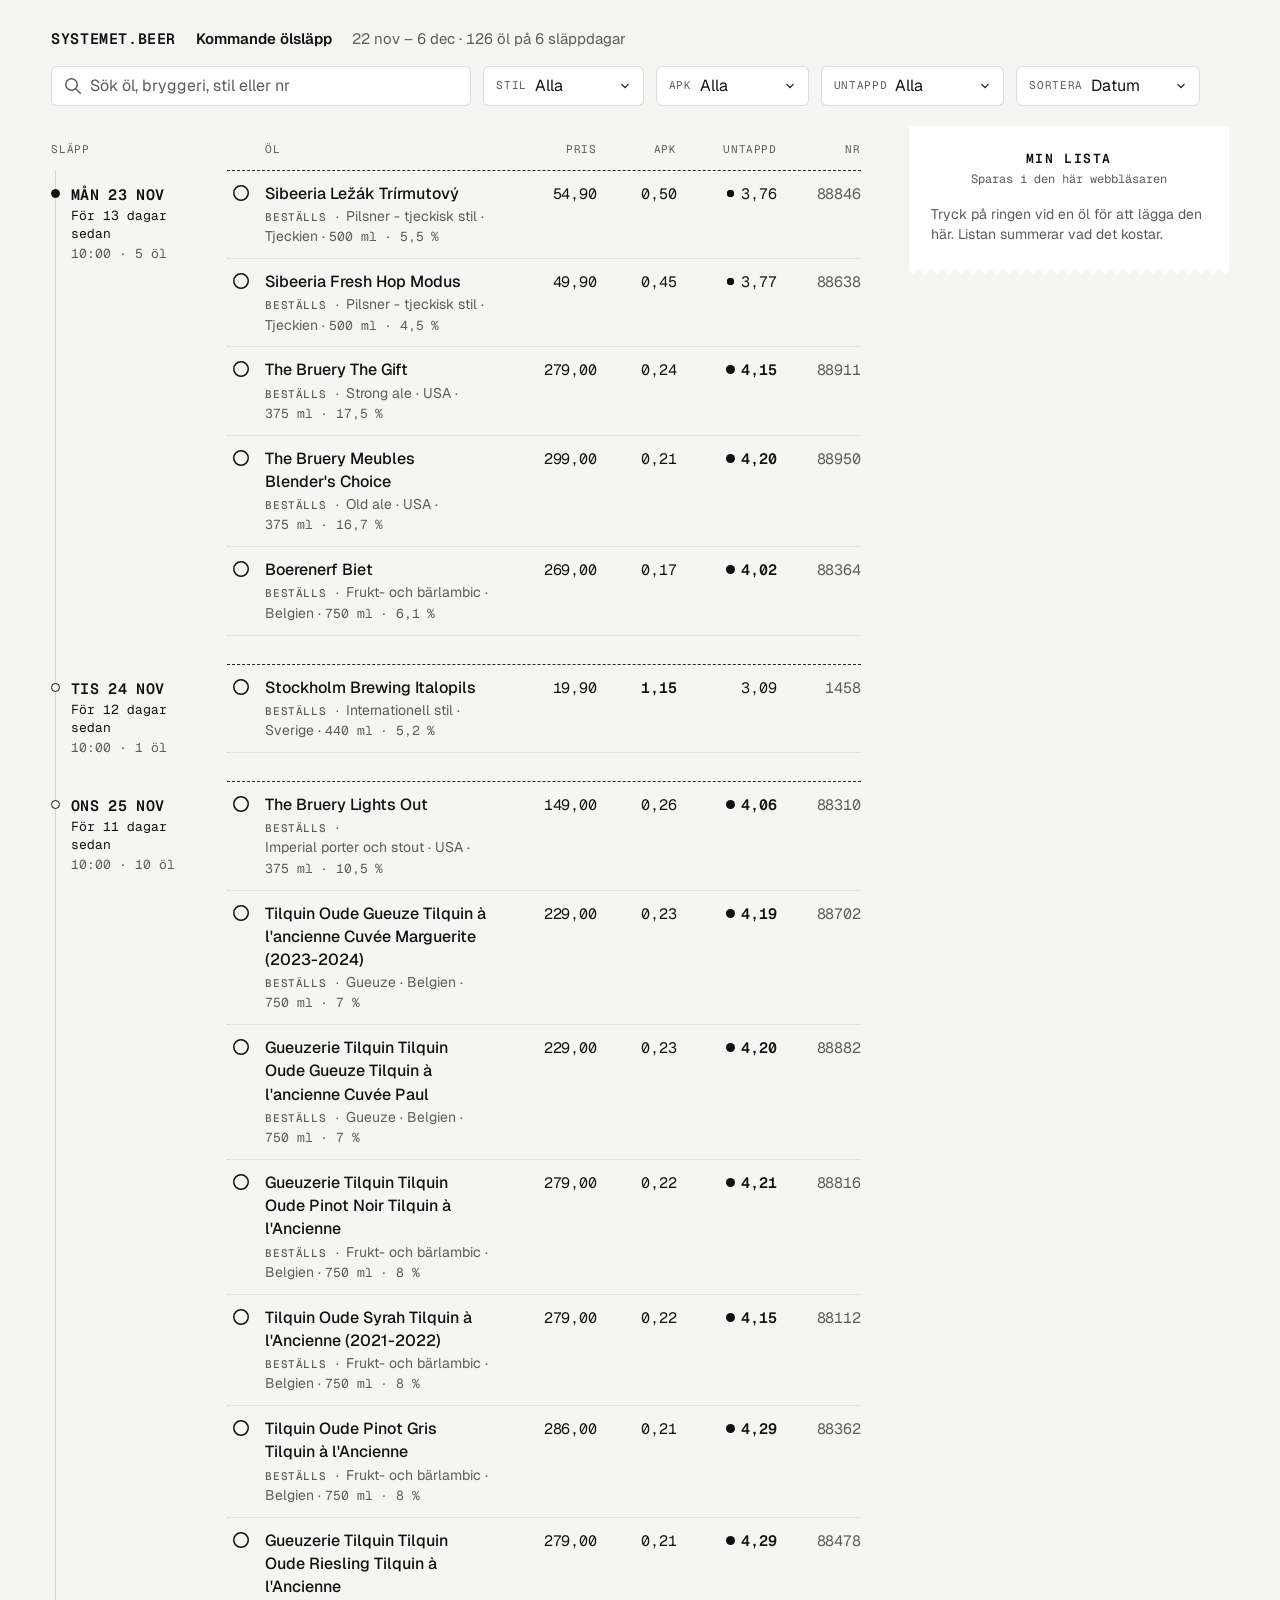
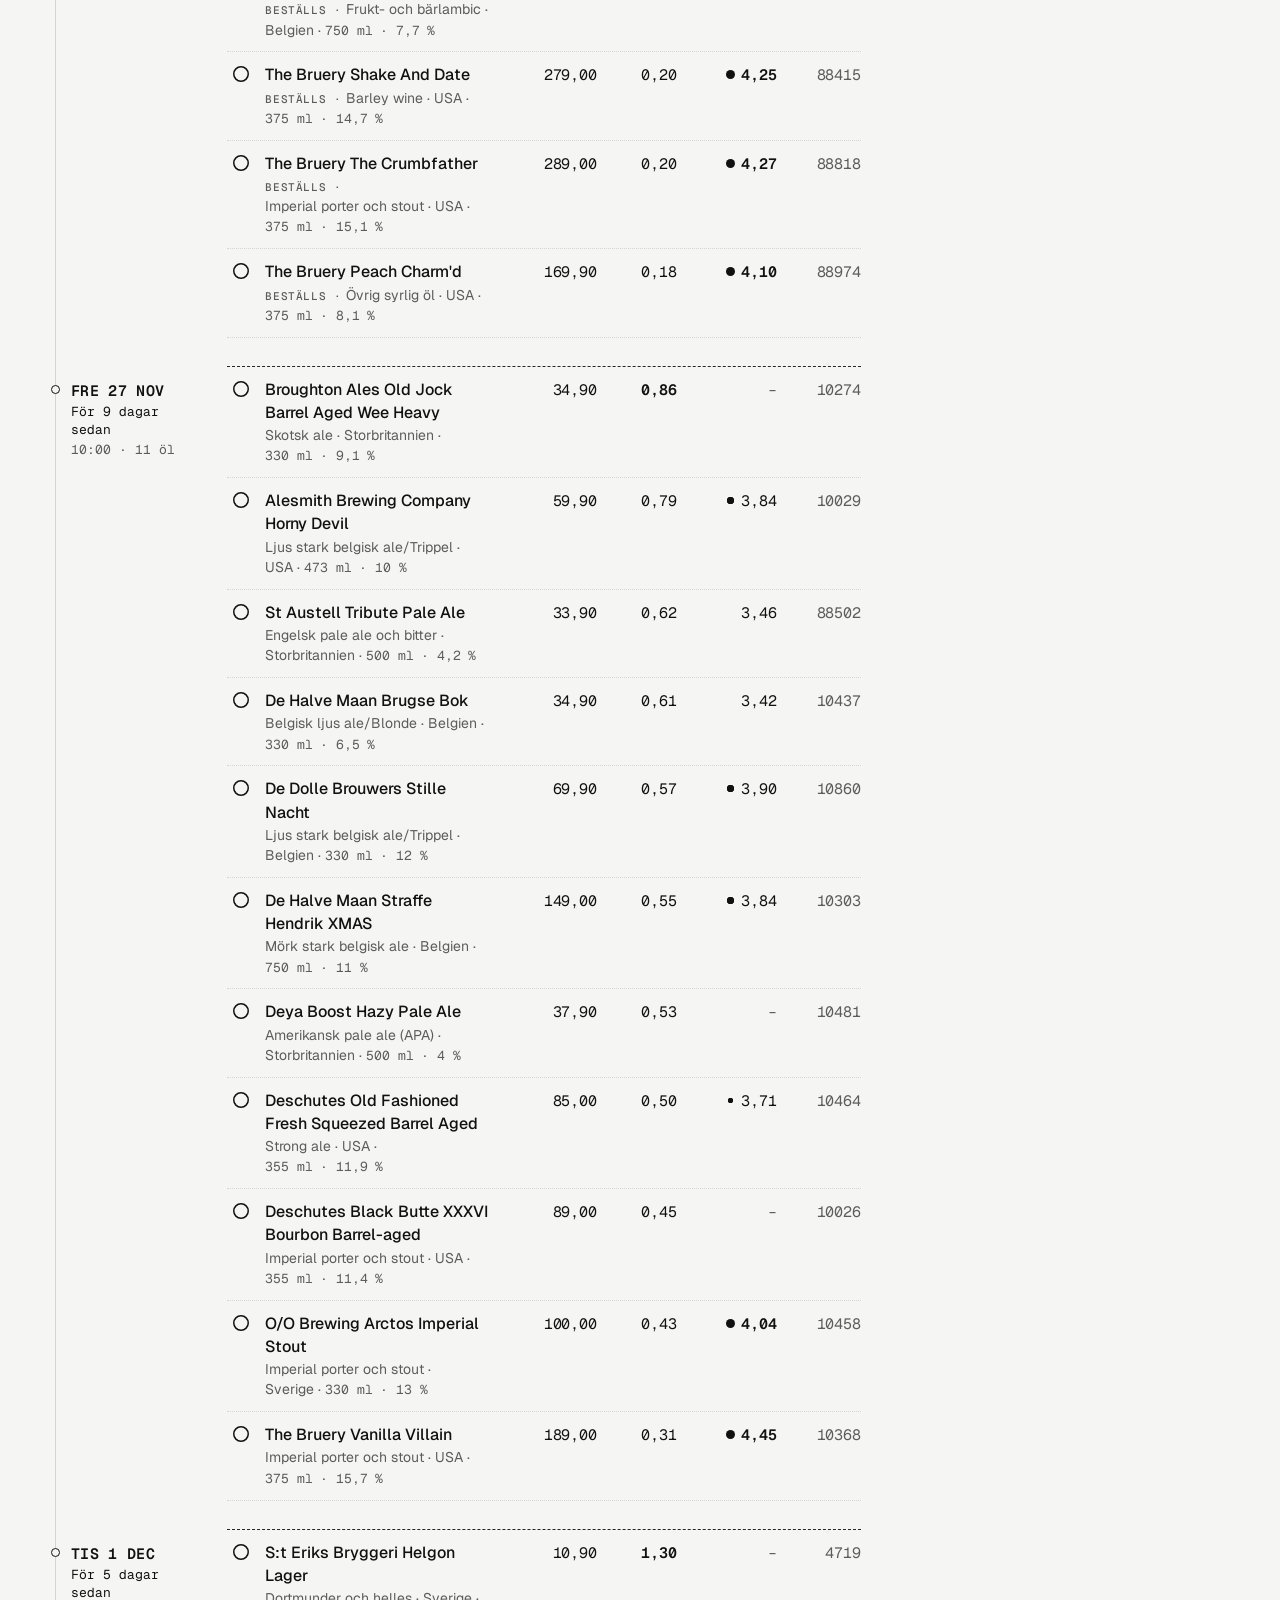
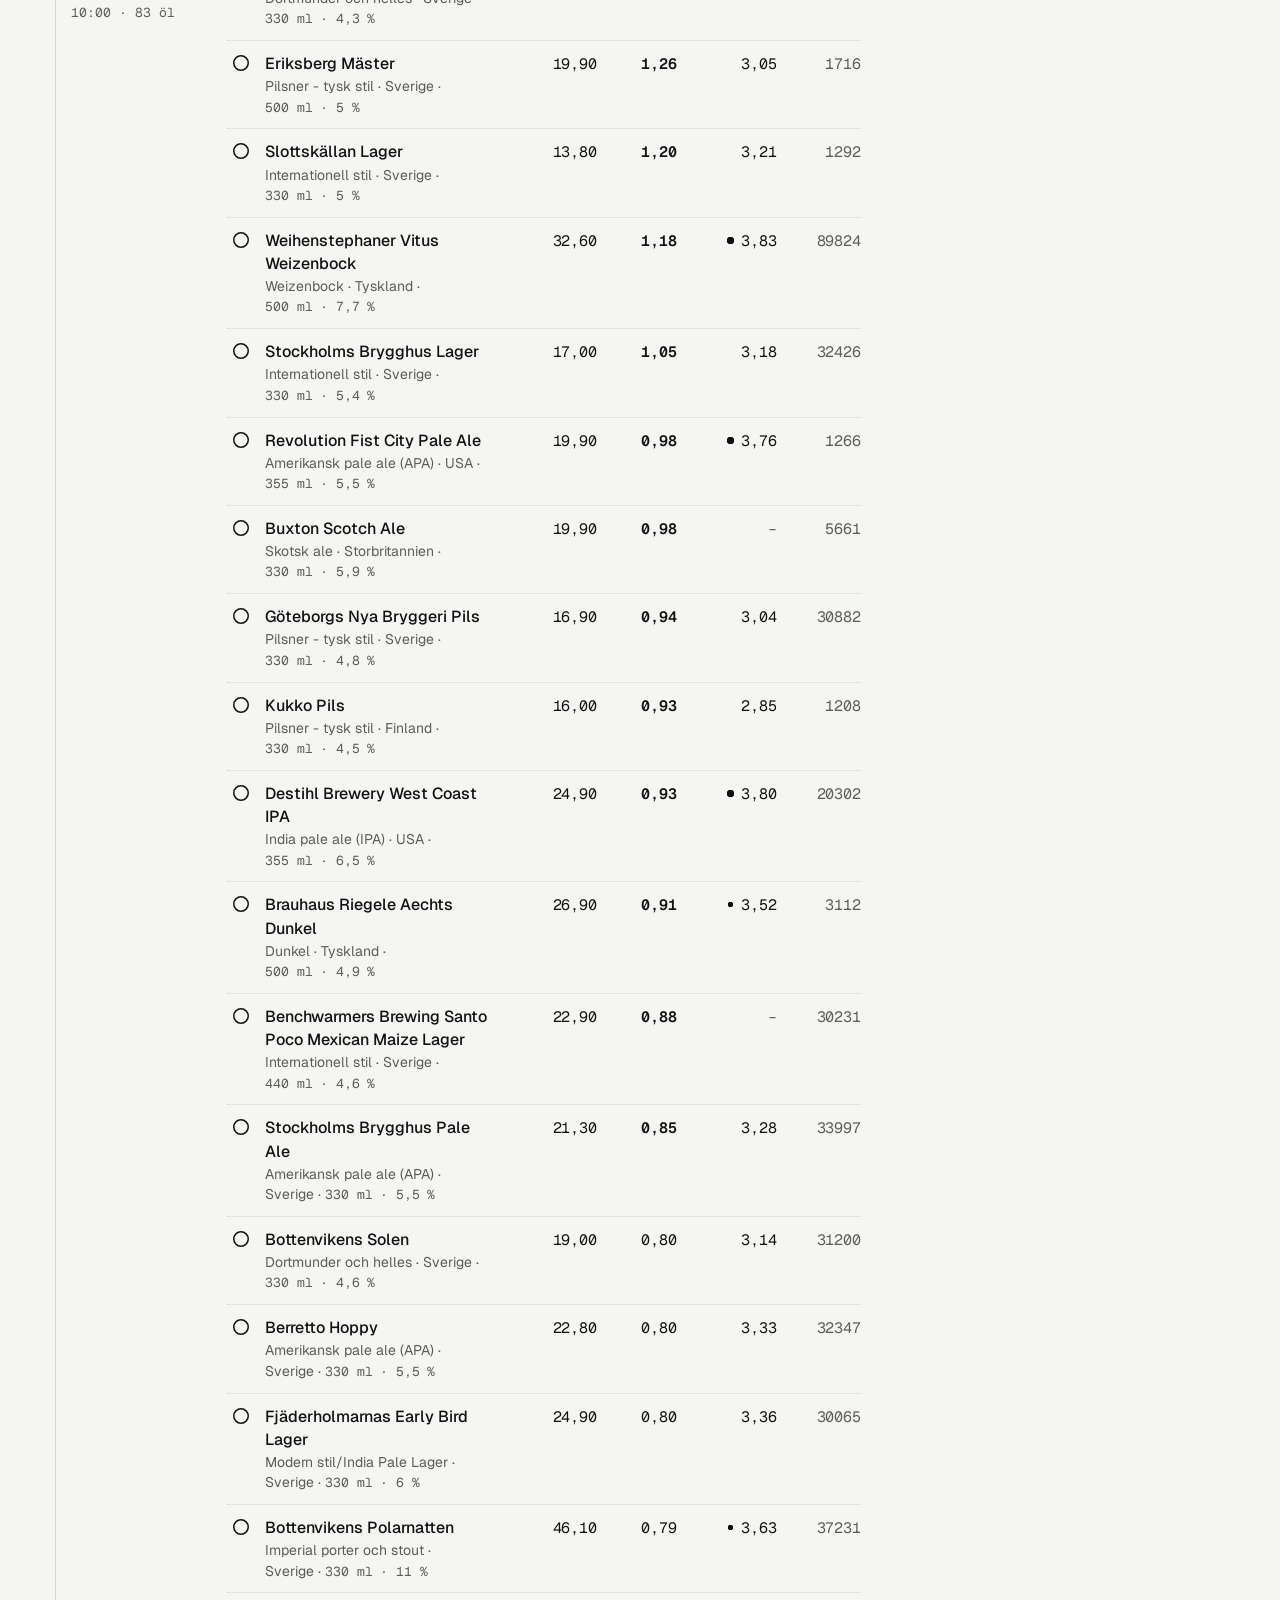
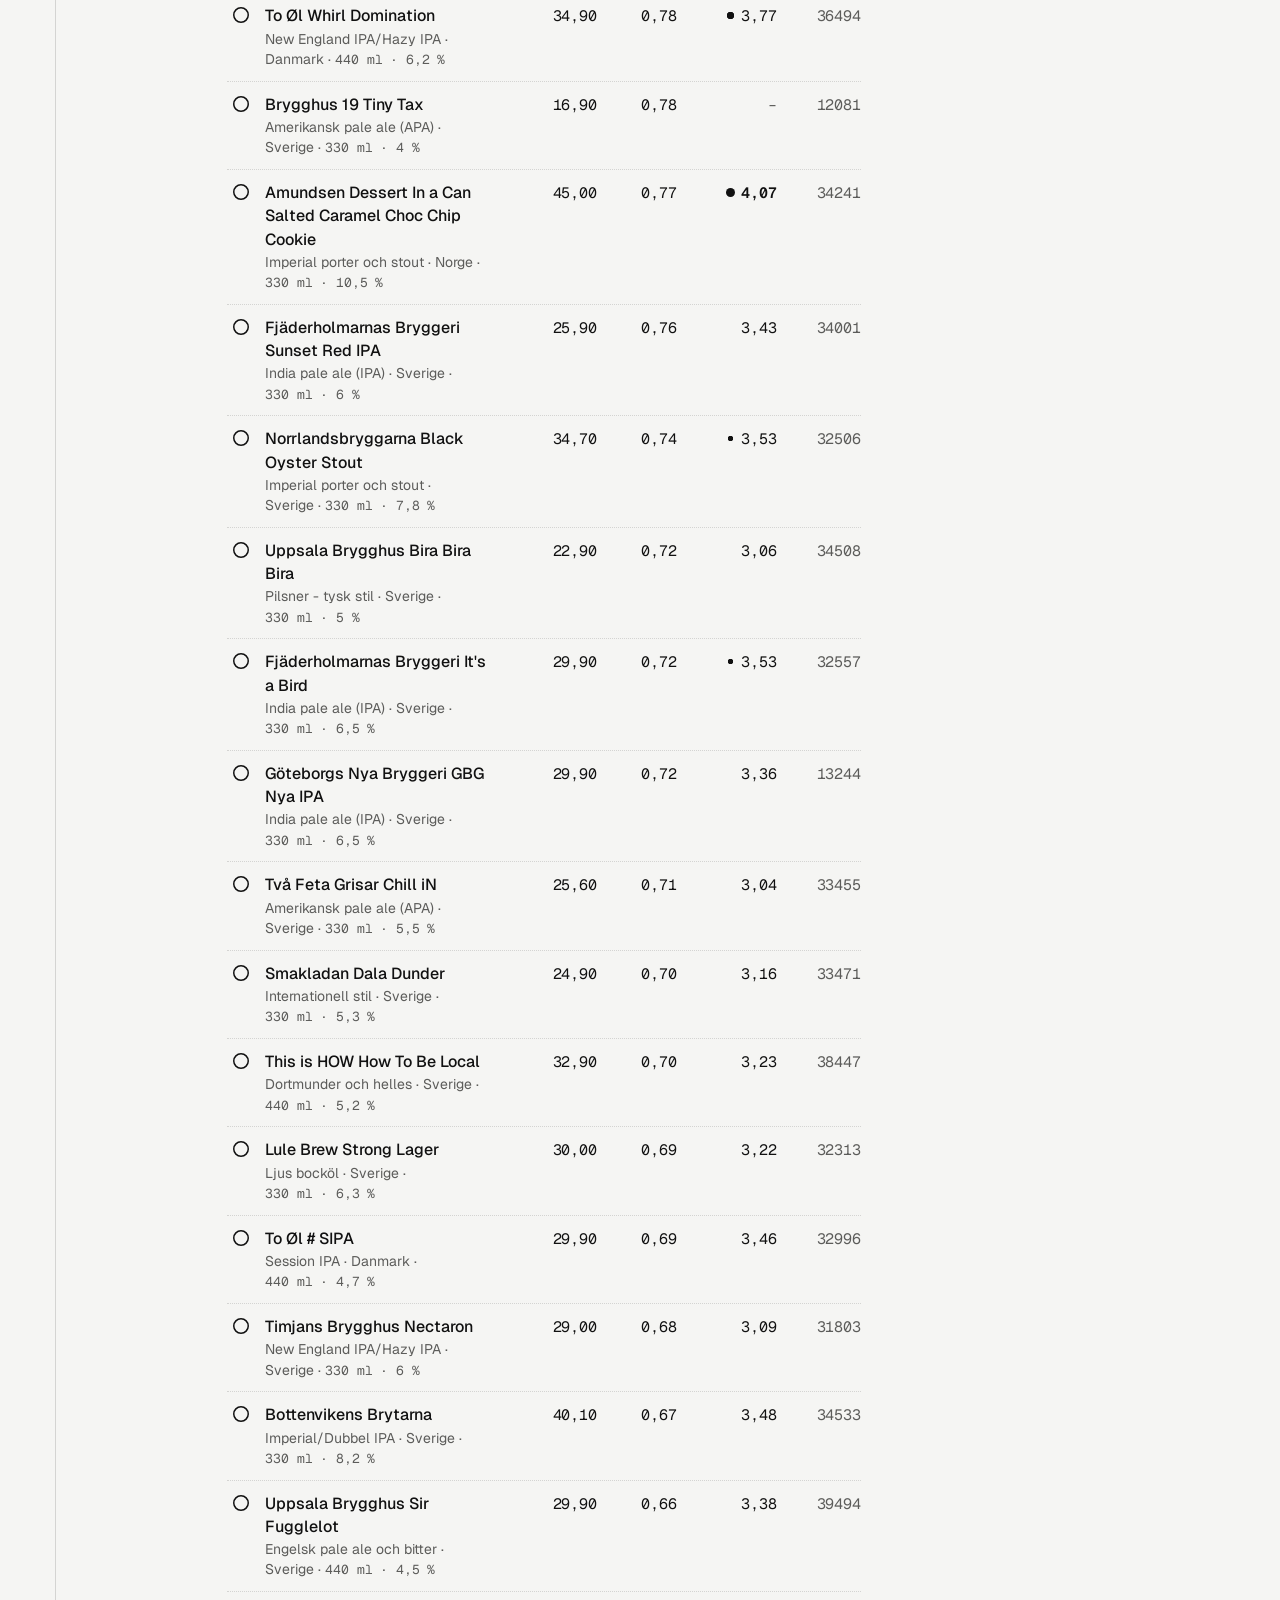
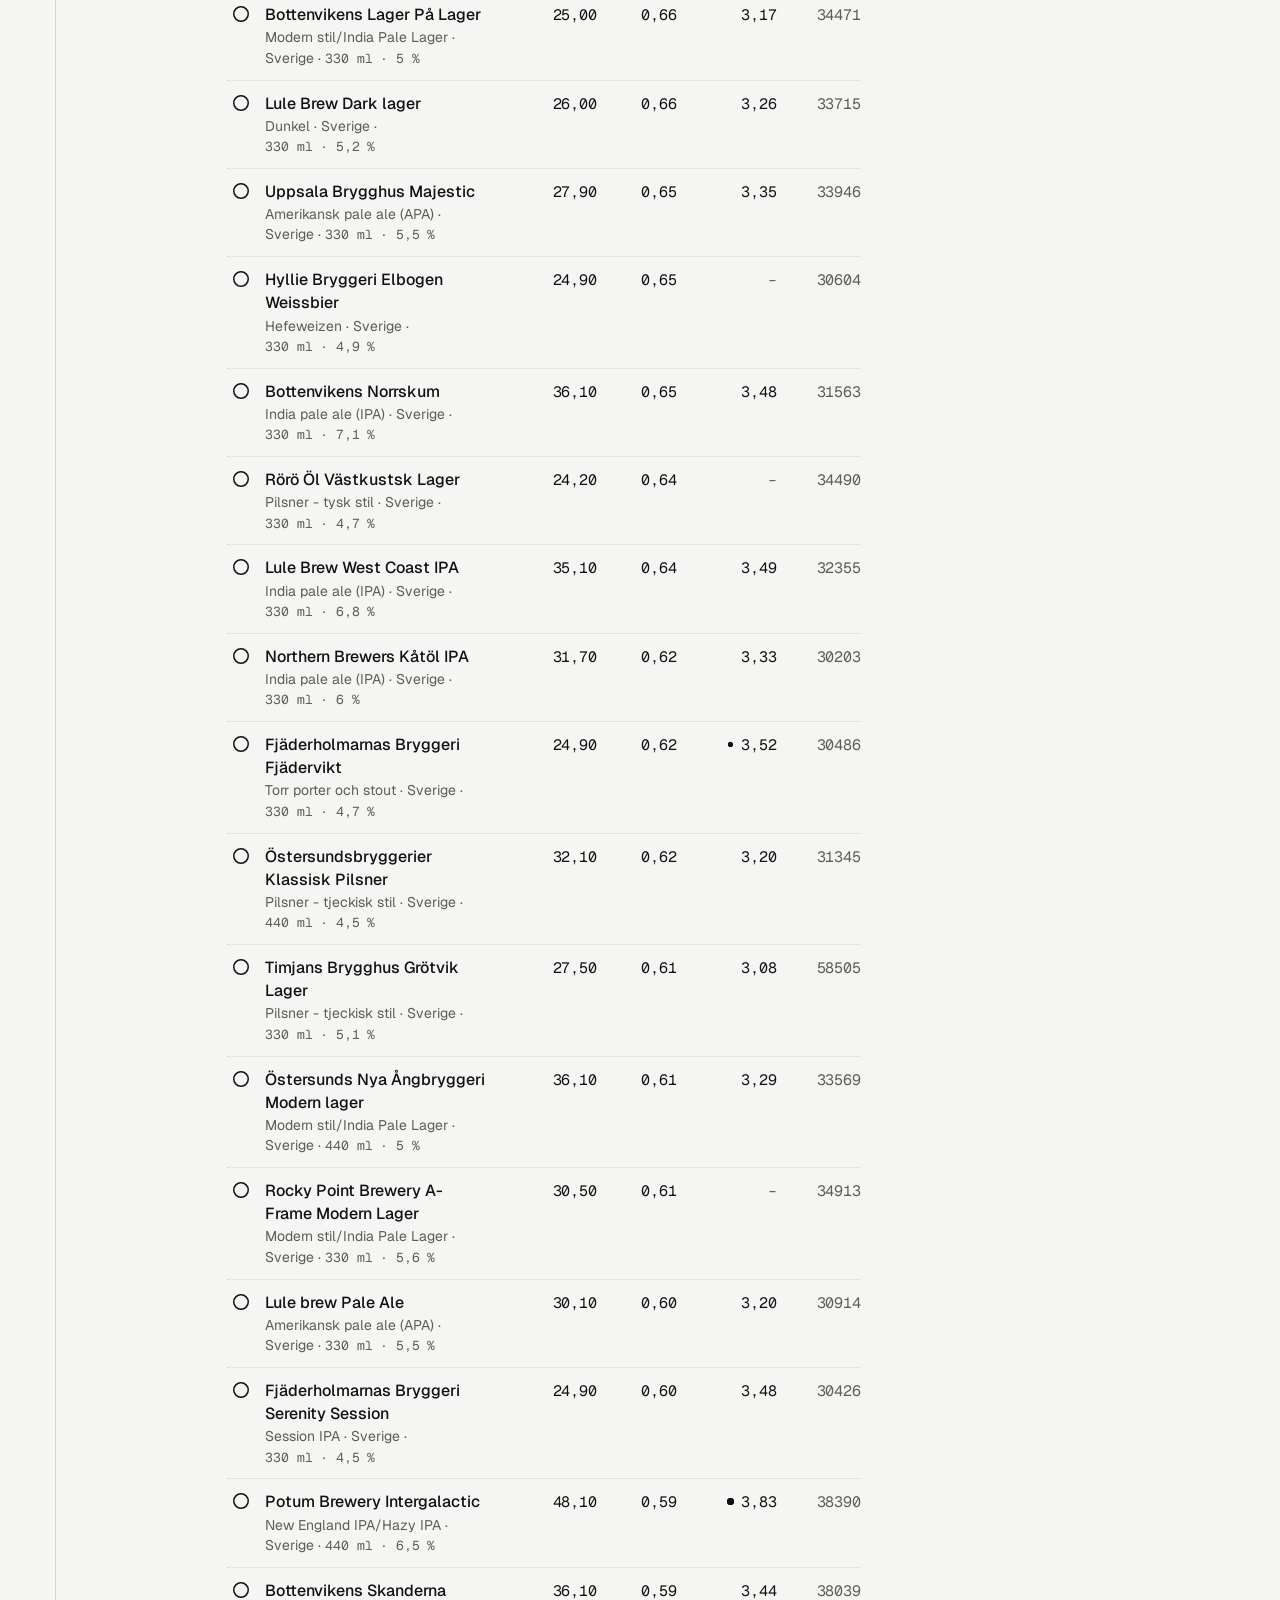
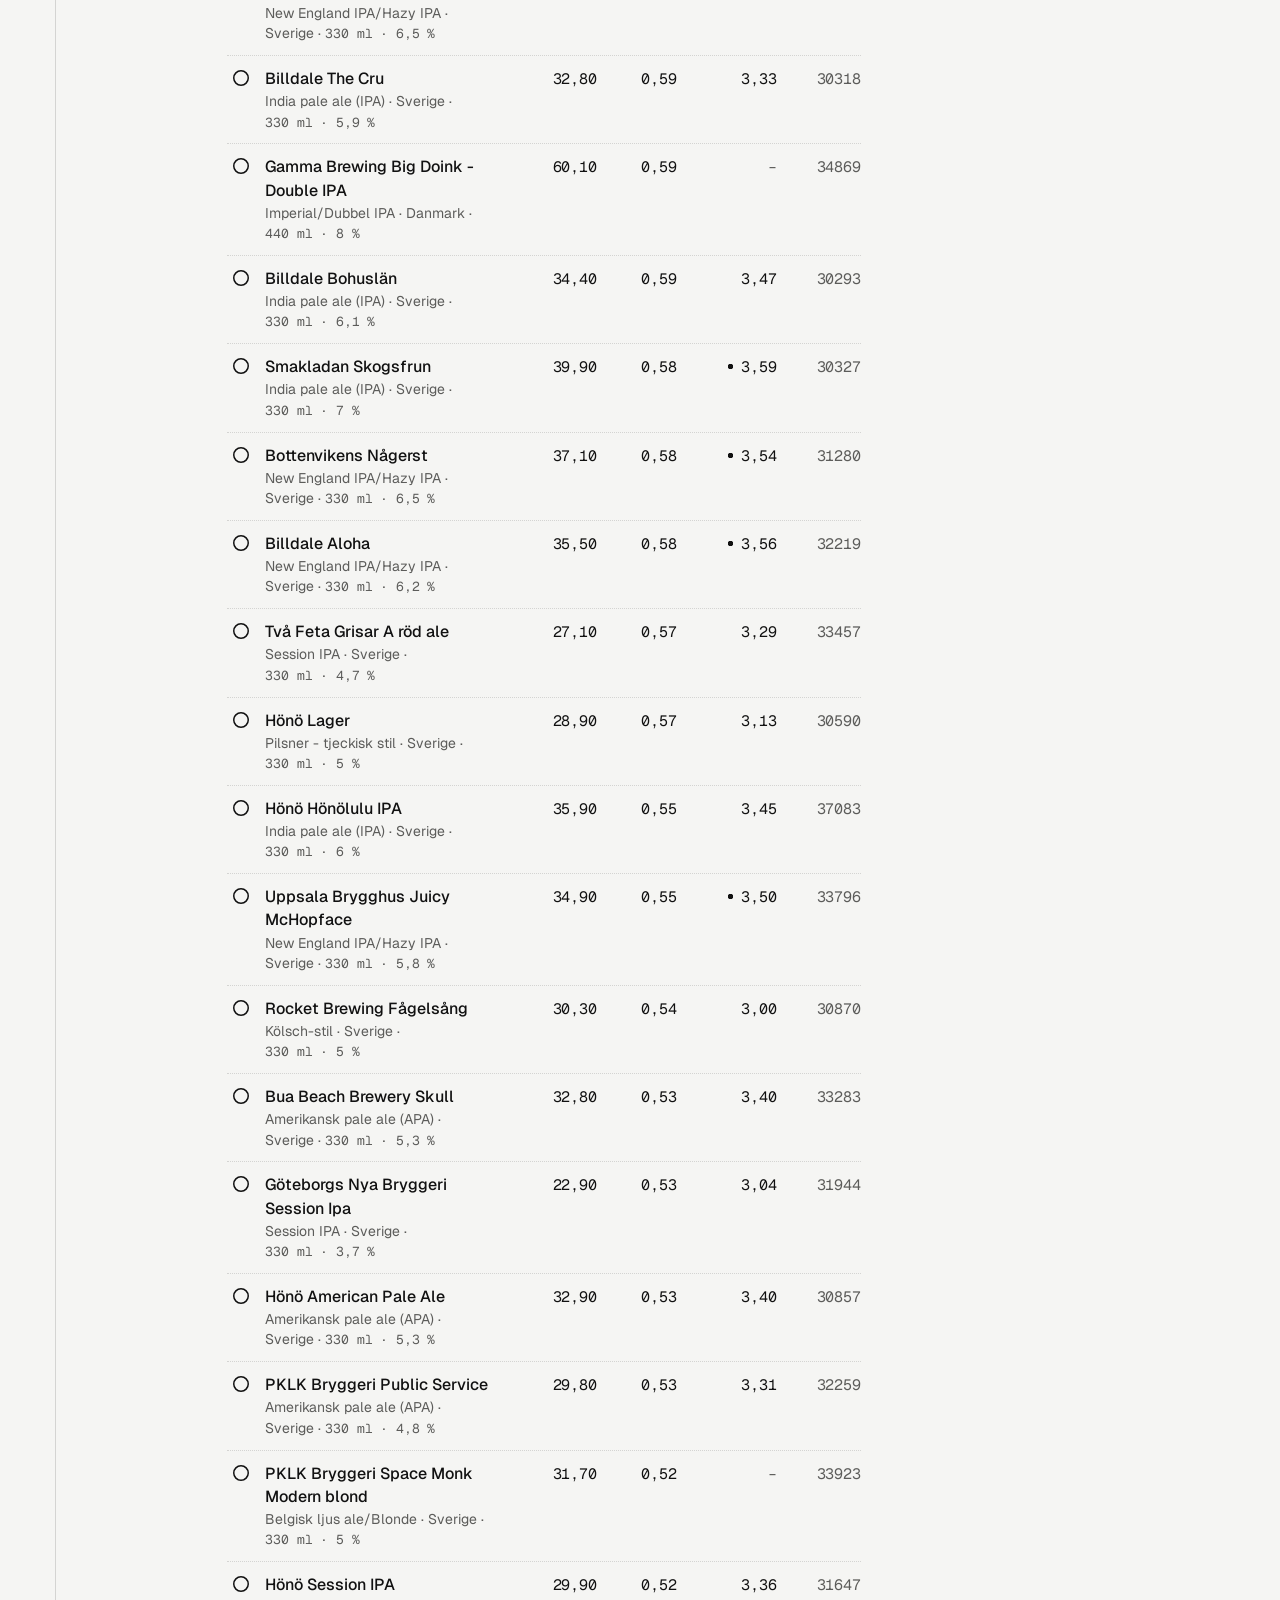
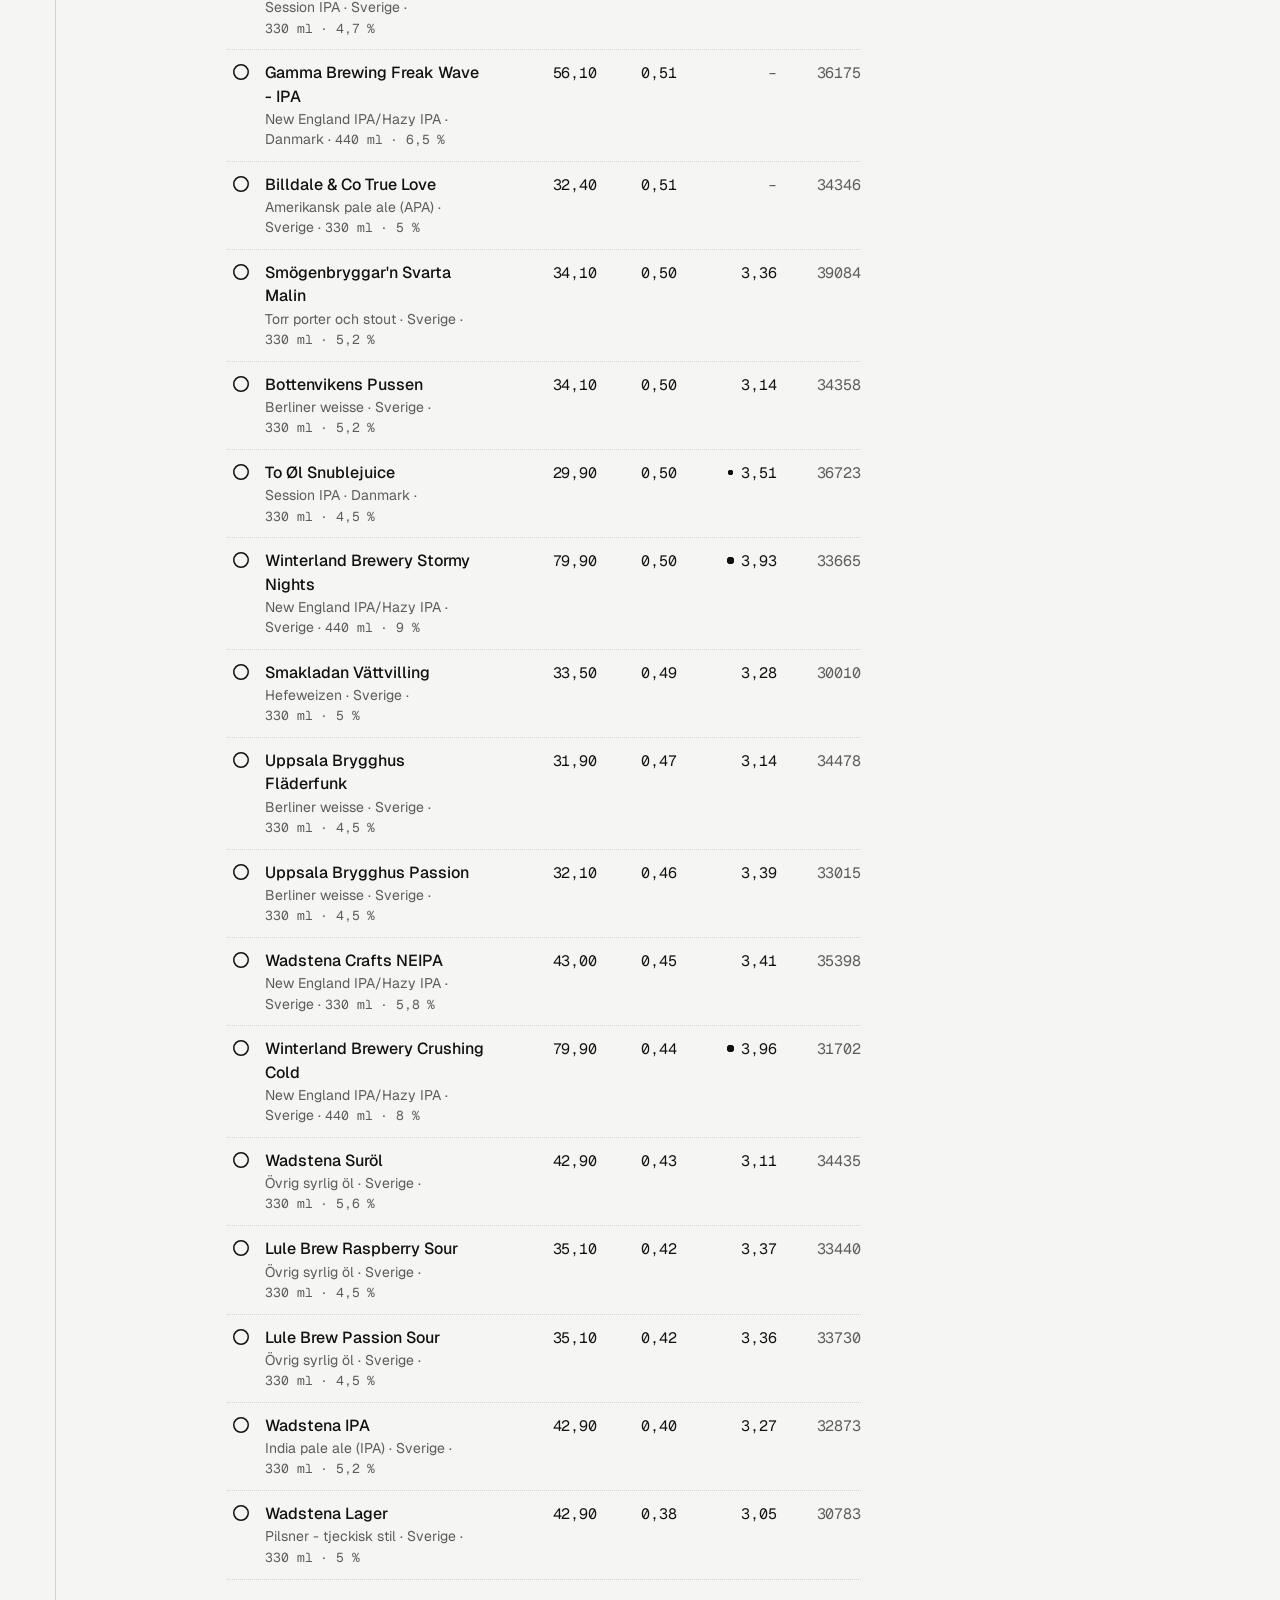
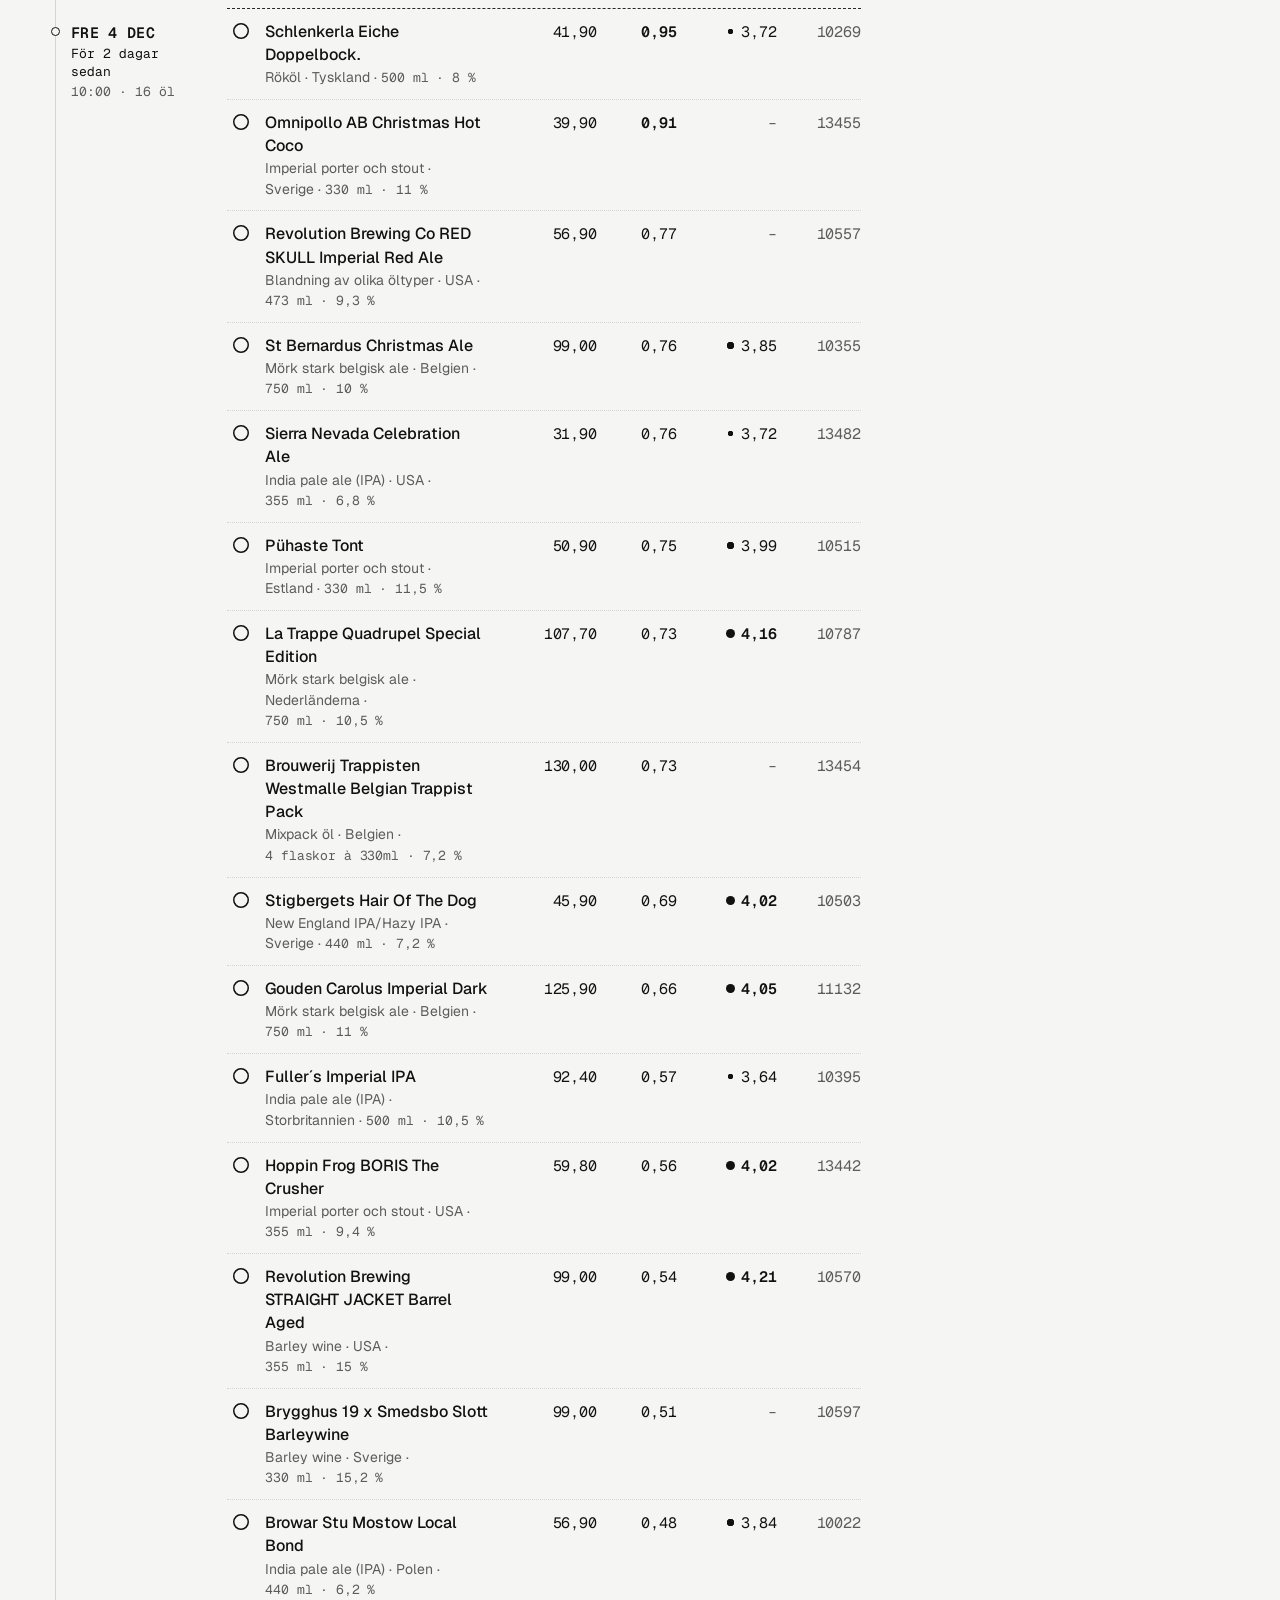
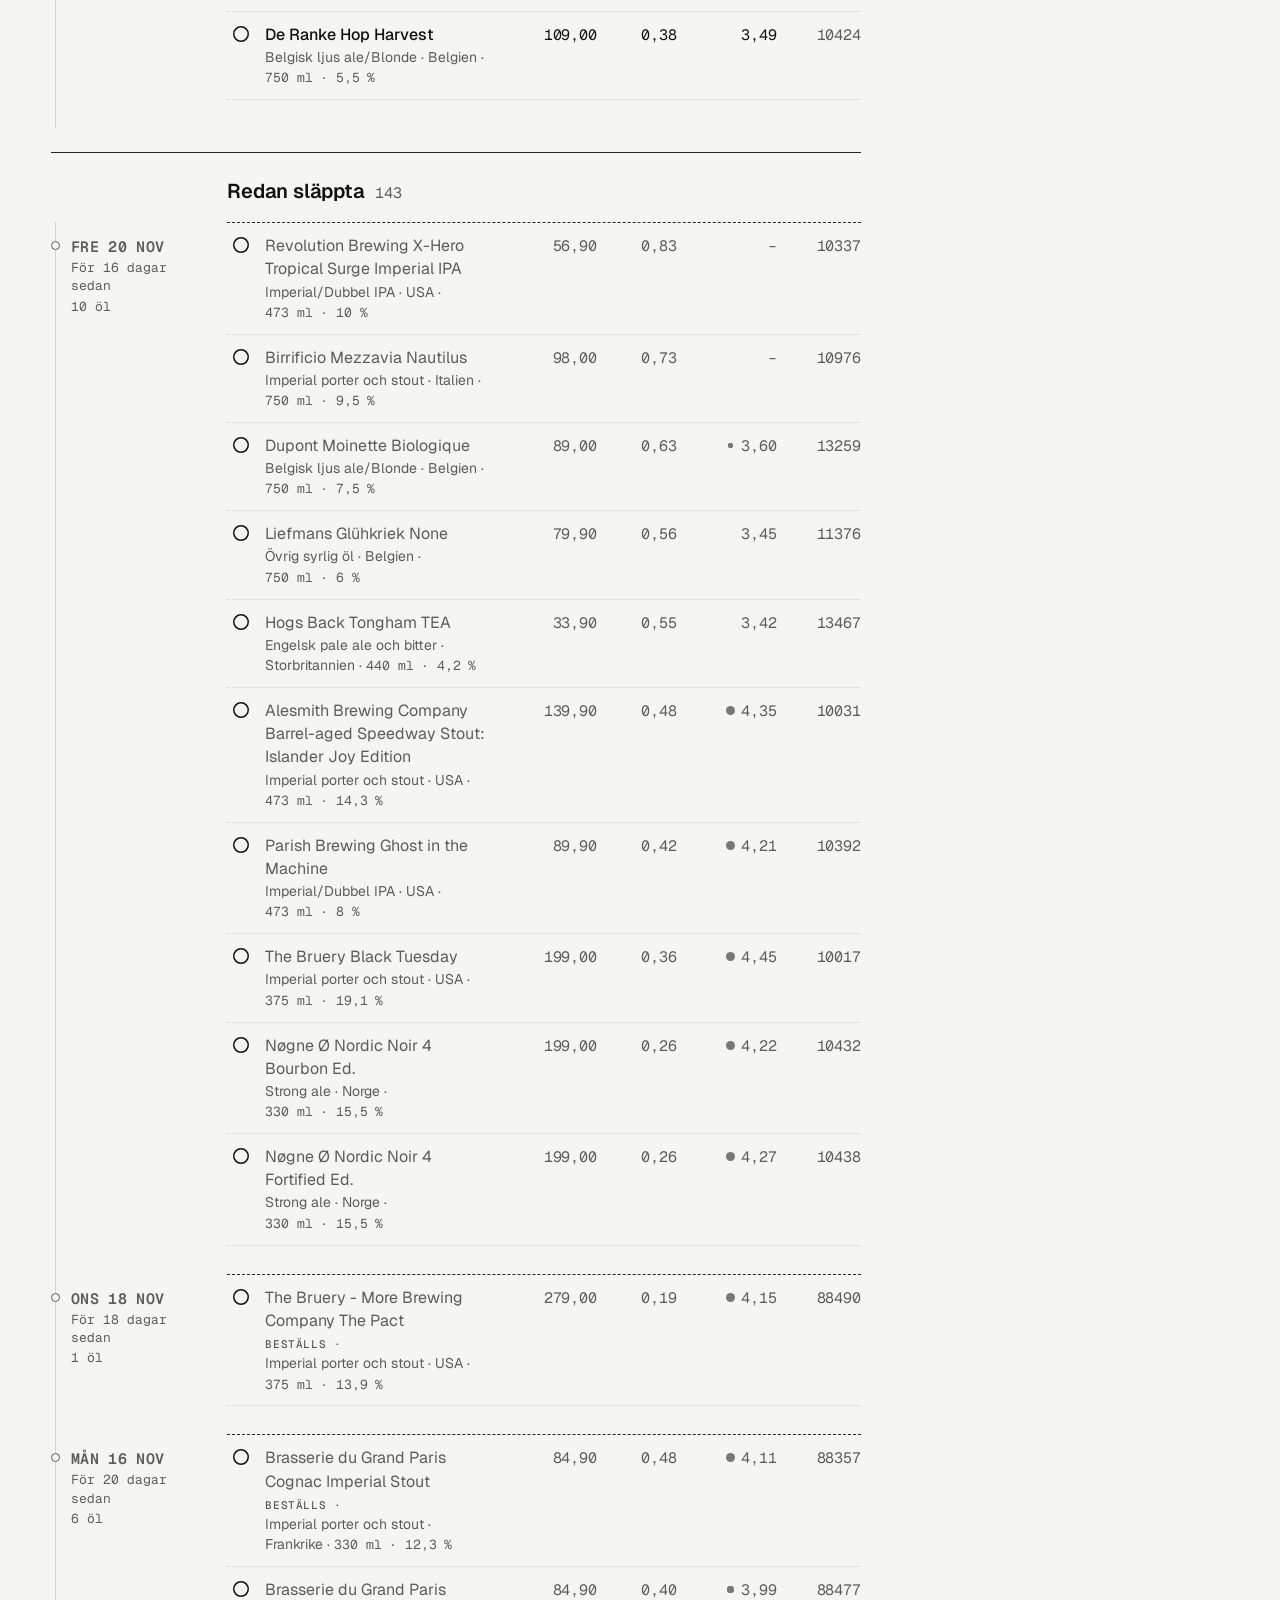
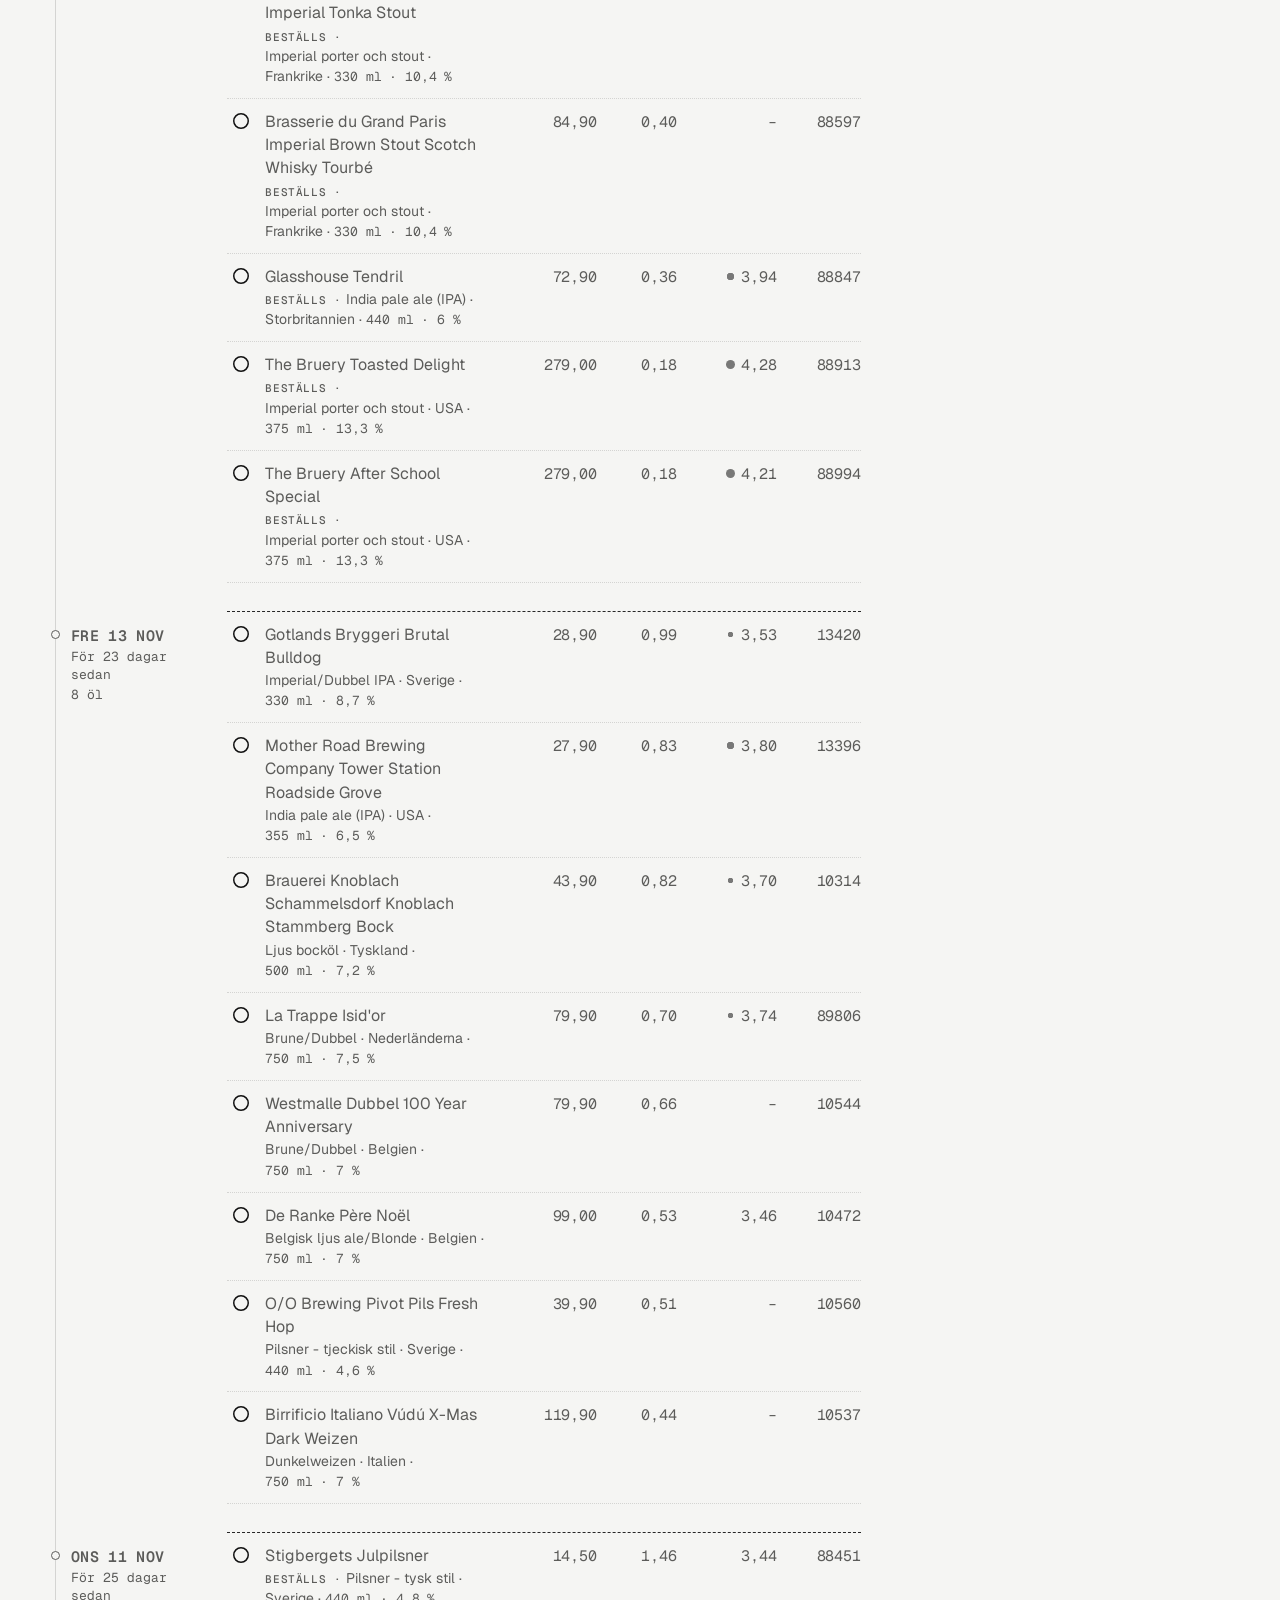
==== commit 0f300098: "Update beer data and HTML - 2026-11-22 19:17:49 UTC" ====
--- a/docs/index.html
+++ b/docs/index.html
@@ -21,7 +21,7 @@
             <div class="masthead-title">
                 <a class="wordmark" href="./">systemet.beer</a>
                 <h1>Kommande ölsläpp</h1>
-                <p class="masthead-sub">21 nov – 5 dec · <span class="num">126</span> öl på 6 släppdagar</p>
+                <p class="masthead-sub">22 nov – 6 dec · <span class="num">126</span> öl på 6 släppdagar</p>
             </div>
 
             <form class="toolbar" role="search" onsubmit="return false">
@@ -110,7 +110,7 @@
                     <section class="day is-next" data-date="2026-11-23" aria-labelledby="h-list-2026-11-23">
     <h2 class="day-stub" id="h-list-2026-11-23">
         <span class="day-date">Mån 23 Nov</span>
-        <span class="day-relative" data-relative="2026-11-23">Om 2 dagar</span>
+        <span class="day-relative" data-relative="2026-11-23">I morgon</span>
         <span class="day-when">10:00 · <span class="day-count" data-total="5">5 öl</span></span>
     </h2>
 
@@ -333,7 +333,7 @@
                     <section class="day" data-date="2026-11-24" aria-labelledby="h-list-2026-11-24">
     <h2 class="day-stub" id="h-list-2026-11-24">
         <span class="day-date">Tis 24 Nov</span>
-        <span class="day-relative" data-relative="2026-11-24">Om 3 dagar</span>
+        <span class="day-relative" data-relative="2026-11-24">Om 2 dagar</span>
         <span class="day-when">10:00 · <span class="day-count" data-total="1">1 öl</span></span>
     </h2>
 
@@ -388,7 +388,7 @@
                     <section class="day" data-date="2026-11-25" aria-labelledby="h-list-2026-11-25">
     <h2 class="day-stub" id="h-list-2026-11-25">
         <span class="day-date">Ons 25 Nov</span>
-        <span class="day-relative" data-relative="2026-11-25">Om 4 dagar</span>
+        <span class="day-relative" data-relative="2026-11-25">Om 3 dagar</span>
         <span class="day-when">10:00 · <span class="day-count" data-total="10">10 öl</span></span>
     </h2>
 
@@ -821,7 +821,7 @@
                     <section class="day" data-date="2026-11-27" aria-labelledby="h-list-2026-11-27">
     <h2 class="day-stub" id="h-list-2026-11-27">
         <span class="day-date">Fre 27 Nov</span>
-        <span class="day-relative" data-relative="2026-11-27">Om 6 dagar</span>
+        <span class="day-relative" data-relative="2026-11-27">Om 5 dagar</span>
         <span class="day-when">10:00 · <span class="day-count" data-total="11">11 öl</span></span>
     </h2>
 
@@ -1296,7 +1296,7 @@
                     <section class="day" data-date="2026-12-01" aria-labelledby="h-list-2026-12-01">
     <h2 class="day-stub" id="h-list-2026-12-01">
         <span class="day-date">Tis 1 Dec</span>
-        <span class="day-relative" data-relative="2026-12-01">Om 10 dagar</span>
+        <span class="day-relative" data-relative="2026-12-01">Om 9 dagar</span>
         <span class="day-when">10:00 · <span class="day-count" data-total="83">83 öl</span></span>
     </h2>
 
@@ -2268,6 +2268,48 @@
             </div>
         </article>
         
+        <article class="line" id="beer-3255735" data-id="3255735"
+            data-name="Fjäderholmarnas Bryggeri It&#39;s a Bird" data-category2="Ale"
+            data-apk="0.72" data-price="29.90"
+            data-rating="3.53" data-date="2026-12-01"
+            data-short-date="1 dec" data-search="fjäderholmarnas bryggeri it&#39;s a bird fjäderholmarnas bryggeri ale india pale ale (ipa) sverige 3255735 32557"
+            data-parent-id="list-2026-12-01">
+            <button type="button" class="mark" aria-pressed="false" aria-label="Spara Fjäderholmarnas Bryggeri It&#39;s a Bird i min lista">
+                <svg viewBox="0 0 20 20" aria-hidden="true"><circle cx="10" cy="10" r="7.25" /><path class="tick" d="M6.5 10.25l2.4 2.4 4.6-5" /></svg>
+            </button>
+            <button type="button" class="line-main" aria-expanded="false" aria-controls="d-3255735">
+                <span class="col-name">
+                    <span class="line-name">Fjäderholmarnas Bryggeri It&#39;s a Bird</span>
+                    <span class="line-sub"><span class="seg line-date">tis 1 dec ·</span> <span class="seg">India pale ale (IPA) ·</span> <span class="seg seg-country">Sverige ·</span> <span class="seg num">330 ml · 6,5 %</span></span>
+                </span>
+                <span class="col-num line-price num">29,90</span>
+                <span class="col-num line-apk num"><span class="unit">APK </span>0,72</span>
+                <span class="col-num line-rating num" data-tier="1"><span class="unit">Untappd </span><i class="dot" aria-hidden="true"></i>3,53</span>
+                <span class="col-num col-nr num">32557</span>
+            </button>
+            <div class="line-detail" id="d-3255735" hidden>
+                <div class="detail-inner">
+                    
+                    <div class="detail-image"><img src="https://product-cdn.systembolaget.se/productimages/68297125/68297125_400.webp" loading="lazy" alt="" width="160" height="160" onerror="this.parentNode.hidden=true"></div>
+                    
+                    <div class="detail-text">
+                        <p class="detail-taste">Humlearomatisk smak med tydlig beska, inslag av grapefrukt, ljust bröd, mango, tallkåda och ananas.</p>
+                        <dl class="detail-facts">
+                            <div><dt>Bryggeri</dt><dd>Fjäderholmarnas Bryggeri</dd></div>
+                            <div><dt>Ursprung</dt><dd>Stockholms län, Sverige</dd></div>
+                            <div><dt>Sortiment</dt><dd>Lokalt &amp; Småskaligt</dd></div>
+                            <div><dt>Varunummer</dt><dd class="num">32557</dd></div>
+                            <div><dt>Untappd</dt><dd class="num">3,53 av 3114 betyg</dd></div>
+                        </dl>
+                        <p class="detail-links">
+                            <a href="https://www.systembolaget.se/3255735" target="_blank" rel="noopener">Systembolaget<svg class="icon" viewBox="0 0 20 20" aria-hidden="true"><path d="M7 13l6-6M8 7h5v5" /></svg></a>
+                            <a href="https://untappd.com/beer/4705633" target="_blank" rel="noopener">Untappd<svg class="icon" viewBox="0 0 20 20" aria-hidden="true"><path d="M7 13l6-6M8 7h5v5" /></svg></a>
+                        </p>
+                    </div>
+                </div>
+            </div>
+        </article>
+        
         <article class="line" id="beer-1324435" data-id="1324435"
             data-name="Göteborgs Nya Bryggeri GBG Nya IPA" data-category2="Ale"
             data-apk="0.72" data-price="29.90"
@@ -2310,48 +2352,6 @@
             </div>
         </article>
         
-        <article class="line" id="beer-3255735" data-id="3255735"
-            data-name="Fjäderholmarnas Bryggeri It&#39;s a Bird" data-category2="Ale"
-            data-apk="0.72" data-price="29.90"
-            data-rating="3.53" data-date="2026-12-01"
-            data-short-date="1 dec" data-search="fjäderholmarnas bryggeri it&#39;s a bird fjäderholmarnas bryggeri ale india pale ale (ipa) sverige 3255735 32557"
-            data-parent-id="list-2026-12-01">
-            <button type="button" class="mark" aria-pressed="false" aria-label="Spara Fjäderholmarnas Bryggeri It&#39;s a Bird i min lista">
-                <svg viewBox="0 0 20 20" aria-hidden="true"><circle cx="10" cy="10" r="7.25" /><path class="tick" d="M6.5 10.25l2.4 2.4 4.6-5" /></svg>
-            </button>
-            <button type="button" class="line-main" aria-expanded="false" aria-controls="d-3255735">
-                <span class="col-name">
-                    <span class="line-name">Fjäderholmarnas Bryggeri It&#39;s a Bird</span>
-                    <span class="line-sub"><span class="seg line-date">tis 1 dec ·</span> <span class="seg">India pale ale (IPA) ·</span> <span class="seg seg-country">Sverige ·</span> <span class="seg num">330 ml · 6,5 %</span></span>
-                </span>
-                <span class="col-num line-price num">29,90</span>
-                <span class="col-num line-apk num"><span class="unit">APK </span>0,72</span>
-                <span class="col-num line-rating num" data-tier="1"><span class="unit">Untappd </span><i class="dot" aria-hidden="true"></i>3,53</span>
-                <span class="col-num col-nr num">32557</span>
-            </button>
-            <div class="line-detail" id="d-3255735" hidden>
-                <div class="detail-inner">
-                    
-                    <div class="detail-image"><img src="https://product-cdn.systembolaget.se/productimages/68297125/68297125_400.webp" loading="lazy" alt="" width="160" height="160" onerror="this.parentNode.hidden=true"></div>
-                    
-                    <div class="detail-text">
-                        <p class="detail-taste">Humlearomatisk smak med tydlig beska, inslag av grapefrukt, ljust bröd, mango, tallkåda och ananas.</p>
-                        <dl class="detail-facts">
-                            <div><dt>Bryggeri</dt><dd>Fjäderholmarnas Bryggeri</dd></div>
-                            <div><dt>Ursprung</dt><dd>Stockholms län, Sverige</dd></div>
-                            <div><dt>Sortiment</dt><dd>Lokalt &amp; Småskaligt</dd></div>
-                            <div><dt>Varunummer</dt><dd class="num">32557</dd></div>
-                            <div><dt>Untappd</dt><dd class="num">3,53 av 3114 betyg</dd></div>
-                        </dl>
-                        <p class="detail-links">
-                            <a href="https://www.systembolaget.se/3255735" target="_blank" rel="noopener">Systembolaget<svg class="icon" viewBox="0 0 20 20" aria-hidden="true"><path d="M7 13l6-6M8 7h5v5" /></svg></a>
-                            <a href="https://untappd.com/beer/4705633" target="_blank" rel="noopener">Untappd<svg class="icon" viewBox="0 0 20 20" aria-hidden="true"><path d="M7 13l6-6M8 7h5v5" /></svg></a>
-                        </p>
-                    </div>
-                </div>
-            </div>
-        </article>
-        
         <article class="line" id="beer-3345535" data-id="3345535"
             data-name="Två Feta Grisar Chill iN" data-category2="Ale"
             data-apk="0.71" data-price="25.60"
@@ -4200,6 +4200,48 @@
             </div>
         </article>
         
+        <article class="line" id="beer-3908435" data-id="3908435"
+            data-name="Smögenbryggar&#39;n Svarta Malin" data-category2="Porter &amp; Stout"
+            data-apk="0.50" data-price="34.10"
+            data-rating="3.36" data-date="2026-12-01"
+            data-short-date="1 dec" data-search="smögenbryggar&#39;n svarta malin smögen ale porter &amp; stout torr porter och stout sverige 3908435 39084"
+            data-parent-id="list-2026-12-01">
+            <button type="button" class="mark" aria-pressed="false" aria-label="Spara Smögenbryggar&#39;n Svarta Malin i min lista">
+                <svg viewBox="0 0 20 20" aria-hidden="true"><circle cx="10" cy="10" r="7.25" /><path class="tick" d="M6.5 10.25l2.4 2.4 4.6-5" /></svg>
+            </button>
+            <button type="button" class="line-main" aria-expanded="false" aria-controls="d-3908435">
+                <span class="col-name">
+                    <span class="line-name">Smögenbryggar&#39;n Svarta Malin</span>
+                    <span class="line-sub"><span class="seg line-date">tis 1 dec ·</span> <span class="seg">Torr porter och stout ·</span> <span class="seg seg-country">Sverige ·</span> <span class="seg num">330 ml · 5,2 %</span></span>
+                </span>
+                <span class="col-num line-price num">34,10</span>
+                <span class="col-num line-apk num"><span class="unit">APK </span>0,50</span>
+                <span class="col-num line-rating num" data-tier="0"><span class="unit">Untappd </span><i class="dot" aria-hidden="true"></i>3,36</span>
+                <span class="col-num col-nr num">39084</span>
+            </button>
+            <div class="line-detail" id="d-3908435" hidden>
+                <div class="detail-inner">
+                    
+                    <div class="detail-image"><img src="https://product-cdn.systembolaget.se/productimages/67658662/67658662_400.webp" loading="lazy" alt="" width="160" height="160" onerror="this.parentNode.hidden=true"></div>
+                    
+                    <div class="detail-text">
+                        
+                        <dl class="detail-facts">
+                            <div><dt>Bryggeri</dt><dd>Smögen Ale</dd></div>
+                            <div><dt>Ursprung</dt><dd>Västra Götalands län, Sverige</dd></div>
+                            <div><dt>Sortiment</dt><dd>Lokalt &amp; Småskaligt</dd></div>
+                            <div><dt>Varunummer</dt><dd class="num">39084</dd></div>
+                            <div><dt>Untappd</dt><dd class="num">3,36 av 2135 betyg</dd></div>
+                        </dl>
+                        <p class="detail-links">
+                            <a href="https://www.systembolaget.se/3908435" target="_blank" rel="noopener">Systembolaget<svg class="icon" viewBox="0 0 20 20" aria-hidden="true"><path d="M7 13l6-6M8 7h5v5" /></svg></a>
+                            <a href="https://untappd.com/beer/3969230" target="_blank" rel="noopener">Untappd<svg class="icon" viewBox="0 0 20 20" aria-hidden="true"><path d="M7 13l6-6M8 7h5v5" /></svg></a>
+                        </p>
+                    </div>
+                </div>
+            </div>
+        </article>
+        
         <article class="line" id="beer-3435835" data-id="3435835"
             data-name="Bottenvikens Pussen" data-category2="Syrlig öl"
             data-apk="0.50" data-price="34.10"
@@ -4242,48 +4284,6 @@
             </div>
         </article>
         
-        <article class="line" id="beer-3908435" data-id="3908435"
-            data-name="Smögenbryggar&#39;n Svarta Malin" data-category2="Porter &amp; Stout"
-            data-apk="0.50" data-price="34.10"
-            data-rating="3.36" data-date="2026-12-01"
-            data-short-date="1 dec" data-search="smögenbryggar&#39;n svarta malin smögen ale porter &amp; stout torr porter och stout sverige 3908435 39084"
-            data-parent-id="list-2026-12-01">
-            <button type="button" class="mark" aria-pressed="false" aria-label="Spara Smögenbryggar&#39;n Svarta Malin i min lista">
-                <svg viewBox="0 0 20 20" aria-hidden="true"><circle cx="10" cy="10" r="7.25" /><path class="tick" d="M6.5 10.25l2.4 2.4 4.6-5" /></svg>
-            </button>
-            <button type="button" class="line-main" aria-expanded="false" aria-controls="d-3908435">
-                <span class="col-name">
-                    <span class="line-name">Smögenbryggar&#39;n Svarta Malin</span>
-                    <span class="line-sub"><span class="seg line-date">tis 1 dec ·</span> <span class="seg">Torr porter och stout ·</span> <span class="seg seg-country">Sverige ·</span> <span class="seg num">330 ml · 5,2 %</span></span>
-                </span>
-                <span class="col-num line-price num">34,10</span>
-                <span class="col-num line-apk num"><span class="unit">APK </span>0,50</span>
-                <span class="col-num line-rating num" data-tier="0"><span class="unit">Untappd </span><i class="dot" aria-hidden="true"></i>3,36</span>
-                <span class="col-num col-nr num">39084</span>
-            </button>
-            <div class="line-detail" id="d-3908435" hidden>
-                <div class="detail-inner">
-                    
-                    <div class="detail-image"><img src="https://product-cdn.systembolaget.se/productimages/67658662/67658662_400.webp" loading="lazy" alt="" width="160" height="160" onerror="this.parentNode.hidden=true"></div>
-                    
-                    <div class="detail-text">
-                        
-                        <dl class="detail-facts">
-                            <div><dt>Bryggeri</dt><dd>Smögen Ale</dd></div>
-                            <div><dt>Ursprung</dt><dd>Västra Götalands län, Sverige</dd></div>
-                            <div><dt>Sortiment</dt><dd>Lokalt &amp; Småskaligt</dd></div>
-                            <div><dt>Varunummer</dt><dd class="num">39084</dd></div>
-                            <div><dt>Untappd</dt><dd class="num">3,36 av 2135 betyg</dd></div>
-                        </dl>
-                        <p class="detail-links">
-                            <a href="https://www.systembolaget.se/3908435" target="_blank" rel="noopener">Systembolaget<svg class="icon" viewBox="0 0 20 20" aria-hidden="true"><path d="M7 13l6-6M8 7h5v5" /></svg></a>
-                            <a href="https://untappd.com/beer/3969230" target="_blank" rel="noopener">Untappd<svg class="icon" viewBox="0 0 20 20" aria-hidden="true"><path d="M7 13l6-6M8 7h5v5" /></svg></a>
-                        </p>
-                    </div>
-                </div>
-            </div>
-        </article>
-        
         <article class="line" id="beer-3672335" data-id="3672335"
             data-name="To Øl Snublejuice" data-category2="Ale"
             data-apk="0.50" data-price="29.90"
@@ -4795,7 +4795,7 @@
                     <section class="day" data-date="2026-12-04" aria-labelledby="h-list-2026-12-04">
     <h2 class="day-stub" id="h-list-2026-12-04">
         <span class="day-date">Fre 4 Dec</span>
-        <span class="day-relative" data-relative="2026-12-04">Om 13 dagar</span>
+        <span class="day-relative" data-relative="2026-12-04">Om 12 dagar</span>
         <span class="day-when">10:00 · <span class="day-count" data-total="16">16 öl</span></span>
     </h2>
 
@@ -5493,7 +5493,7 @@
                     <section class="day is-past" data-date="2026-11-20" aria-labelledby="h-list-2026-11-20">
     <h2 class="day-stub" id="h-list-2026-11-20">
         <span class="day-date">Fre 20 Nov</span>
-        <span class="day-relative" data-relative="2026-11-20">I går</span>
+        <span class="day-relative" data-relative="2026-11-20">För 2 dagar sedan</span>
         <span class="day-when"><span class="day-count" data-total="10">10 öl</span></span>
     </h2>
 
@@ -5926,7 +5926,7 @@
                     <section class="day is-past" data-date="2026-11-18" aria-labelledby="h-list-2026-11-18">
     <h2 class="day-stub" id="h-list-2026-11-18">
         <span class="day-date">Ons 18 Nov</span>
-        <span class="day-relative" data-relative="2026-11-18">För 3 dagar sedan</span>
+        <span class="day-relative" data-relative="2026-11-18">För 4 dagar sedan</span>
         <span class="day-when"><span class="day-count" data-total="1">1 öl</span></span>
     </h2>
 
@@ -5981,7 +5981,7 @@
                     <section class="day is-past" data-date="2026-11-16" aria-labelledby="h-list-2026-11-16">
     <h2 class="day-stub" id="h-list-2026-11-16">
         <span class="day-date">Mån 16 Nov</span>
-        <span class="day-relative" data-relative="2026-11-16">För 5 dagar sedan</span>
+        <span class="day-relative" data-relative="2026-11-16">För 6 dagar sedan</span>
         <span class="day-when"><span class="day-count" data-total="6">6 öl</span></span>
     </h2>
 
@@ -6246,7 +6246,7 @@
                     <section class="day is-past" data-date="2026-11-13" aria-labelledby="h-list-2026-11-13">
     <h2 class="day-stub" id="h-list-2026-11-13">
         <span class="day-date">Fre 13 Nov</span>
-        <span class="day-relative" data-relative="2026-11-13">För 8 dagar sedan</span>
+        <span class="day-relative" data-relative="2026-11-13">För 9 dagar sedan</span>
         <span class="day-when"><span class="day-count" data-total="8">8 öl</span></span>
     </h2>
 
@@ -6595,7 +6595,7 @@
                     <section class="day is-past" data-date="2026-11-11" aria-labelledby="h-list-2026-11-11">
     <h2 class="day-stub" id="h-list-2026-11-11">
         <span class="day-date">Ons 11 Nov</span>
-        <span class="day-relative" data-relative="2026-11-11">För 10 dagar sedan</span>
+        <span class="day-relative" data-relative="2026-11-11">För 11 dagar sedan</span>
         <span class="day-when"><span class="day-count" data-total="4">4 öl</span></span>
     </h2>
 
@@ -6776,7 +6776,7 @@
                     <section class="day is-past" data-date="2026-11-10" aria-labelledby="h-list-2026-11-10">
     <h2 class="day-stub" id="h-list-2026-11-10">
         <span class="day-date">Tis 10 Nov</span>
-        <span class="day-relative" data-relative="2026-11-10">För 11 dagar sedan</span>
+        <span class="day-relative" data-relative="2026-11-10">För 12 dagar sedan</span>
         <span class="day-when"><span class="day-count" data-total="1">1 öl</span></span>
     </h2>
 
@@ -6831,7 +6831,7 @@
                     <section class="day is-past" data-date="2026-11-09" aria-labelledby="h-list-2026-11-09">
     <h2 class="day-stub" id="h-list-2026-11-09">
         <span class="day-date">Mån 9 Nov</span>
-        <span class="day-relative" data-relative="2026-11-09">För 12 dagar sedan</span>
+        <span class="day-relative" data-relative="2026-11-09">För 13 dagar sedan</span>
         <span class="day-when"><span class="day-count" data-total="113">113 öl</span></span>
     </h2>
 
@@ -11590,7 +11590,7 @@
                 
 
                 <footer class="colophon">
-                    <p>Uppdaterad 2026-11-21 18:55. Data från Systembolaget, betyg från Untappd.</p>
+                    <p>Uppdaterad 2026-11-22 19:17. Data från Systembolaget, betyg från Untappd.</p>
                     <p>APK = milliliter ren alkohol per krona. Inofficiell sajt, inte kopplad till Systembolaget.</p>
                 </footer>
             </main>
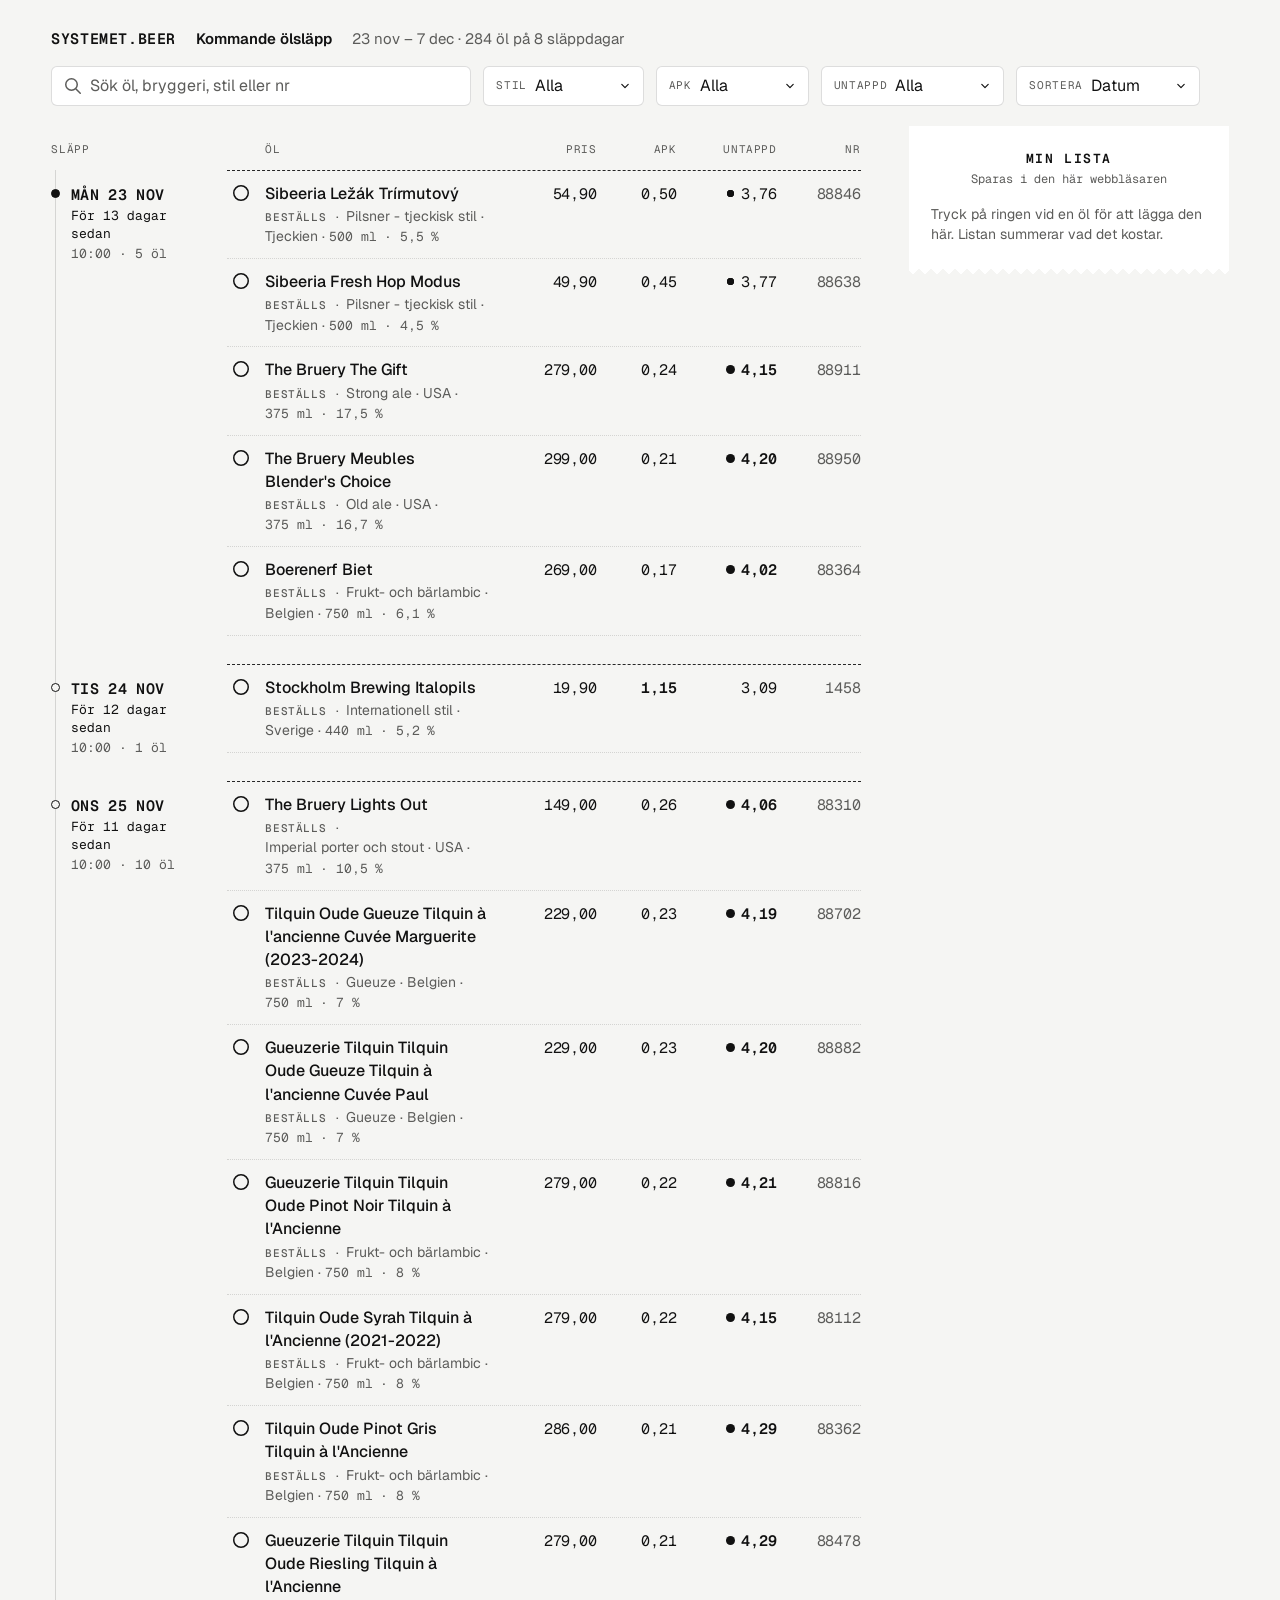
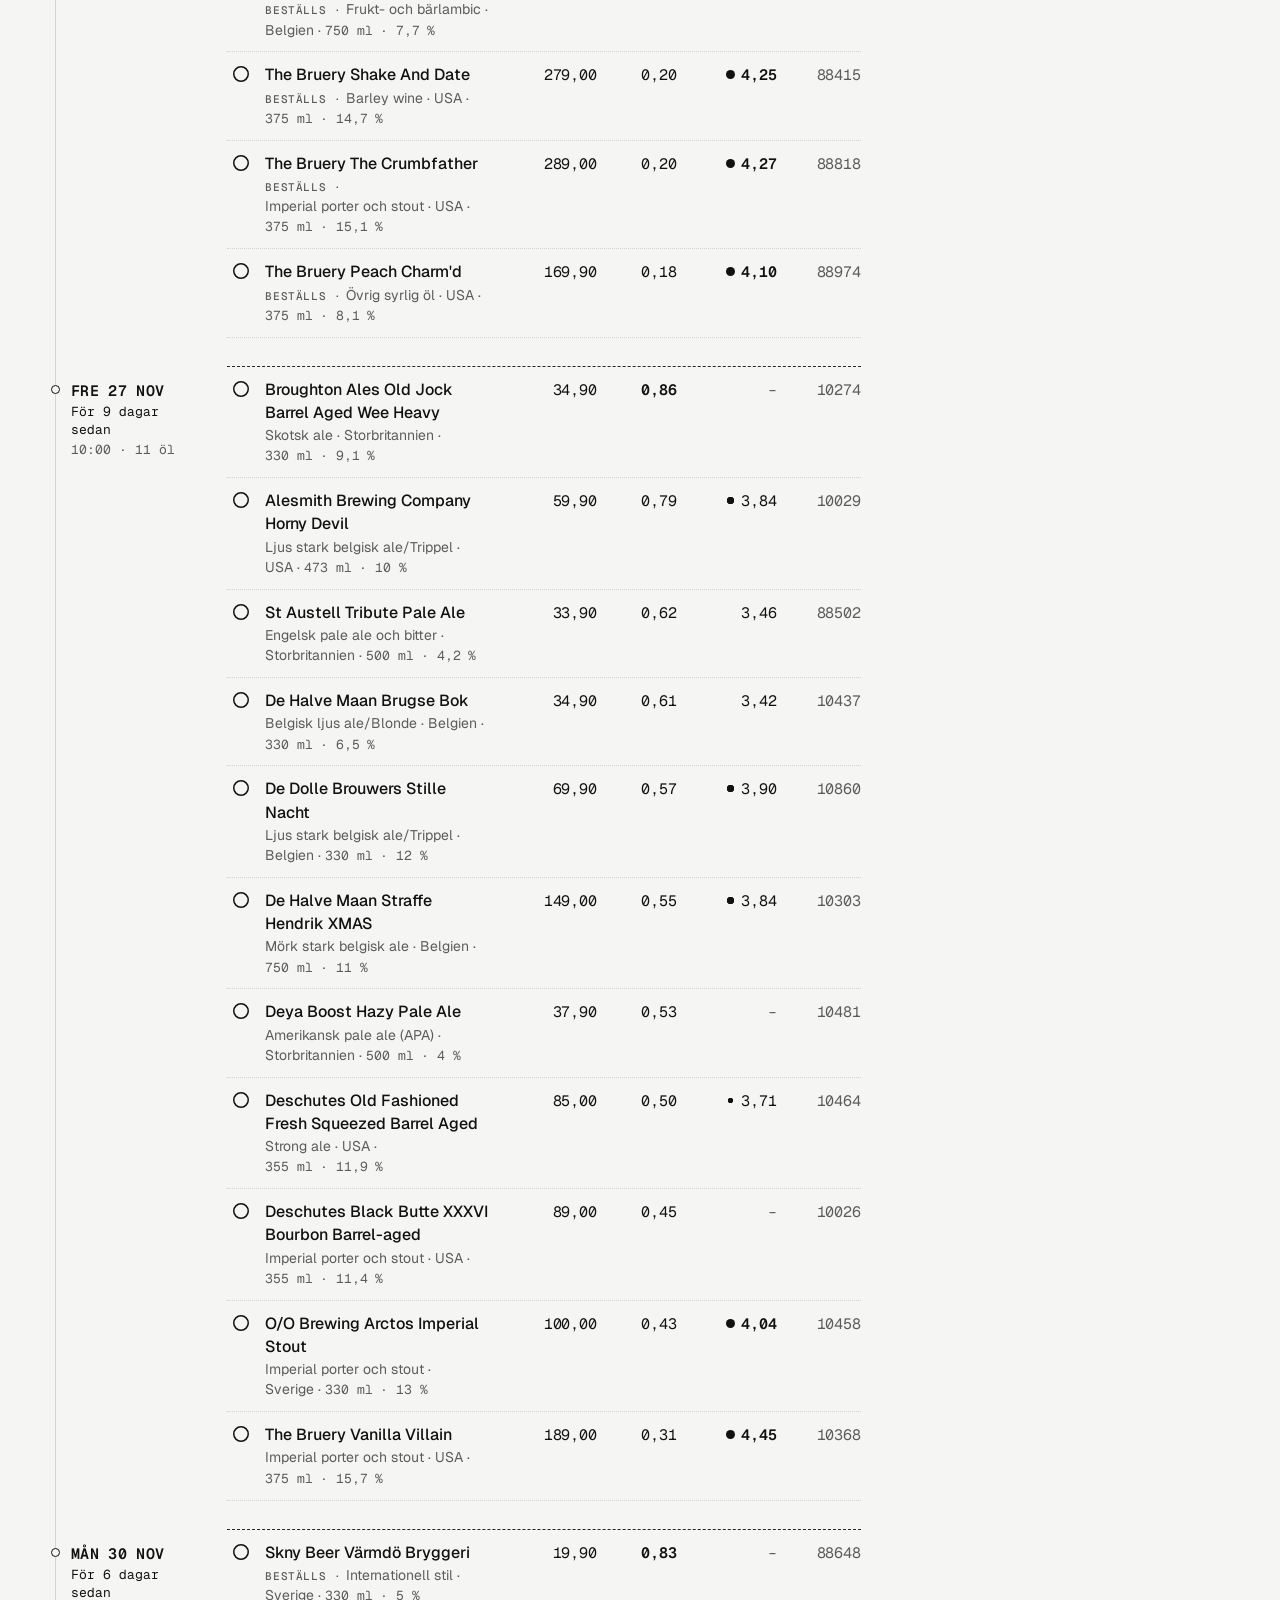
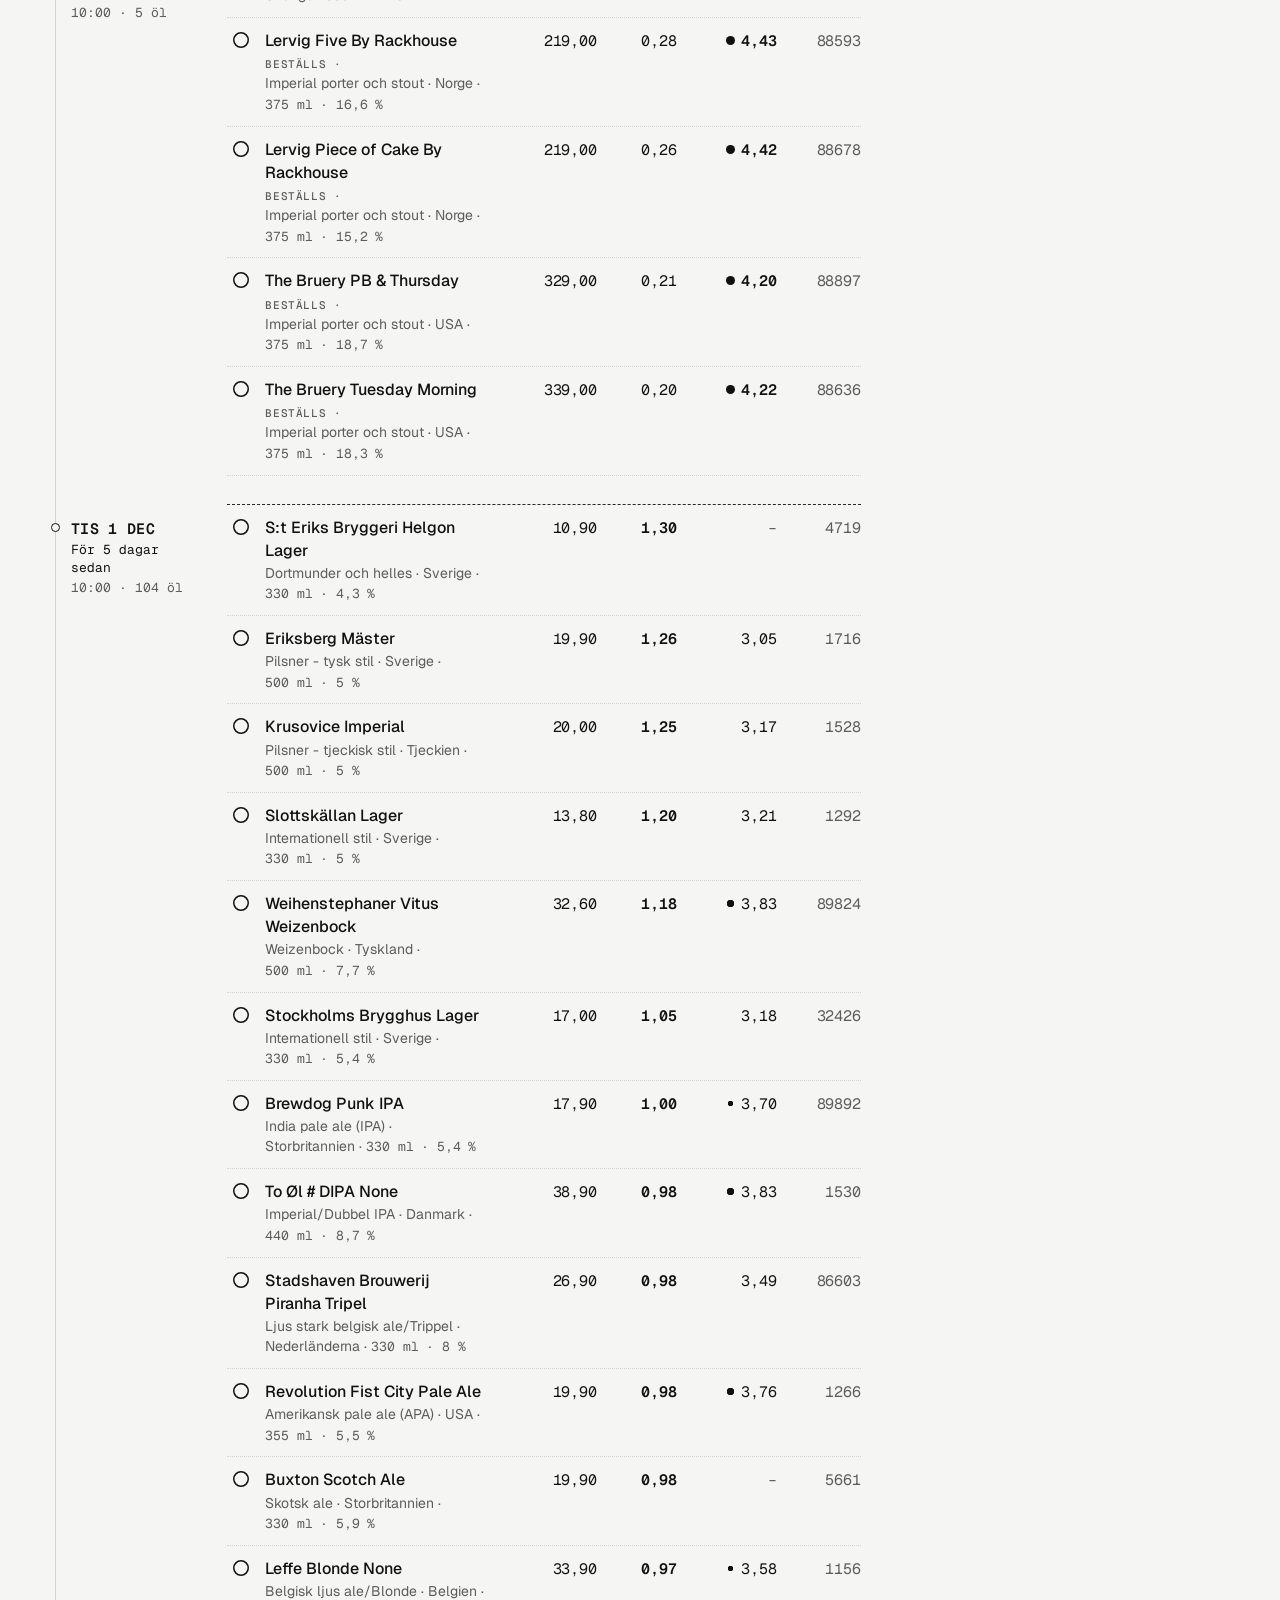
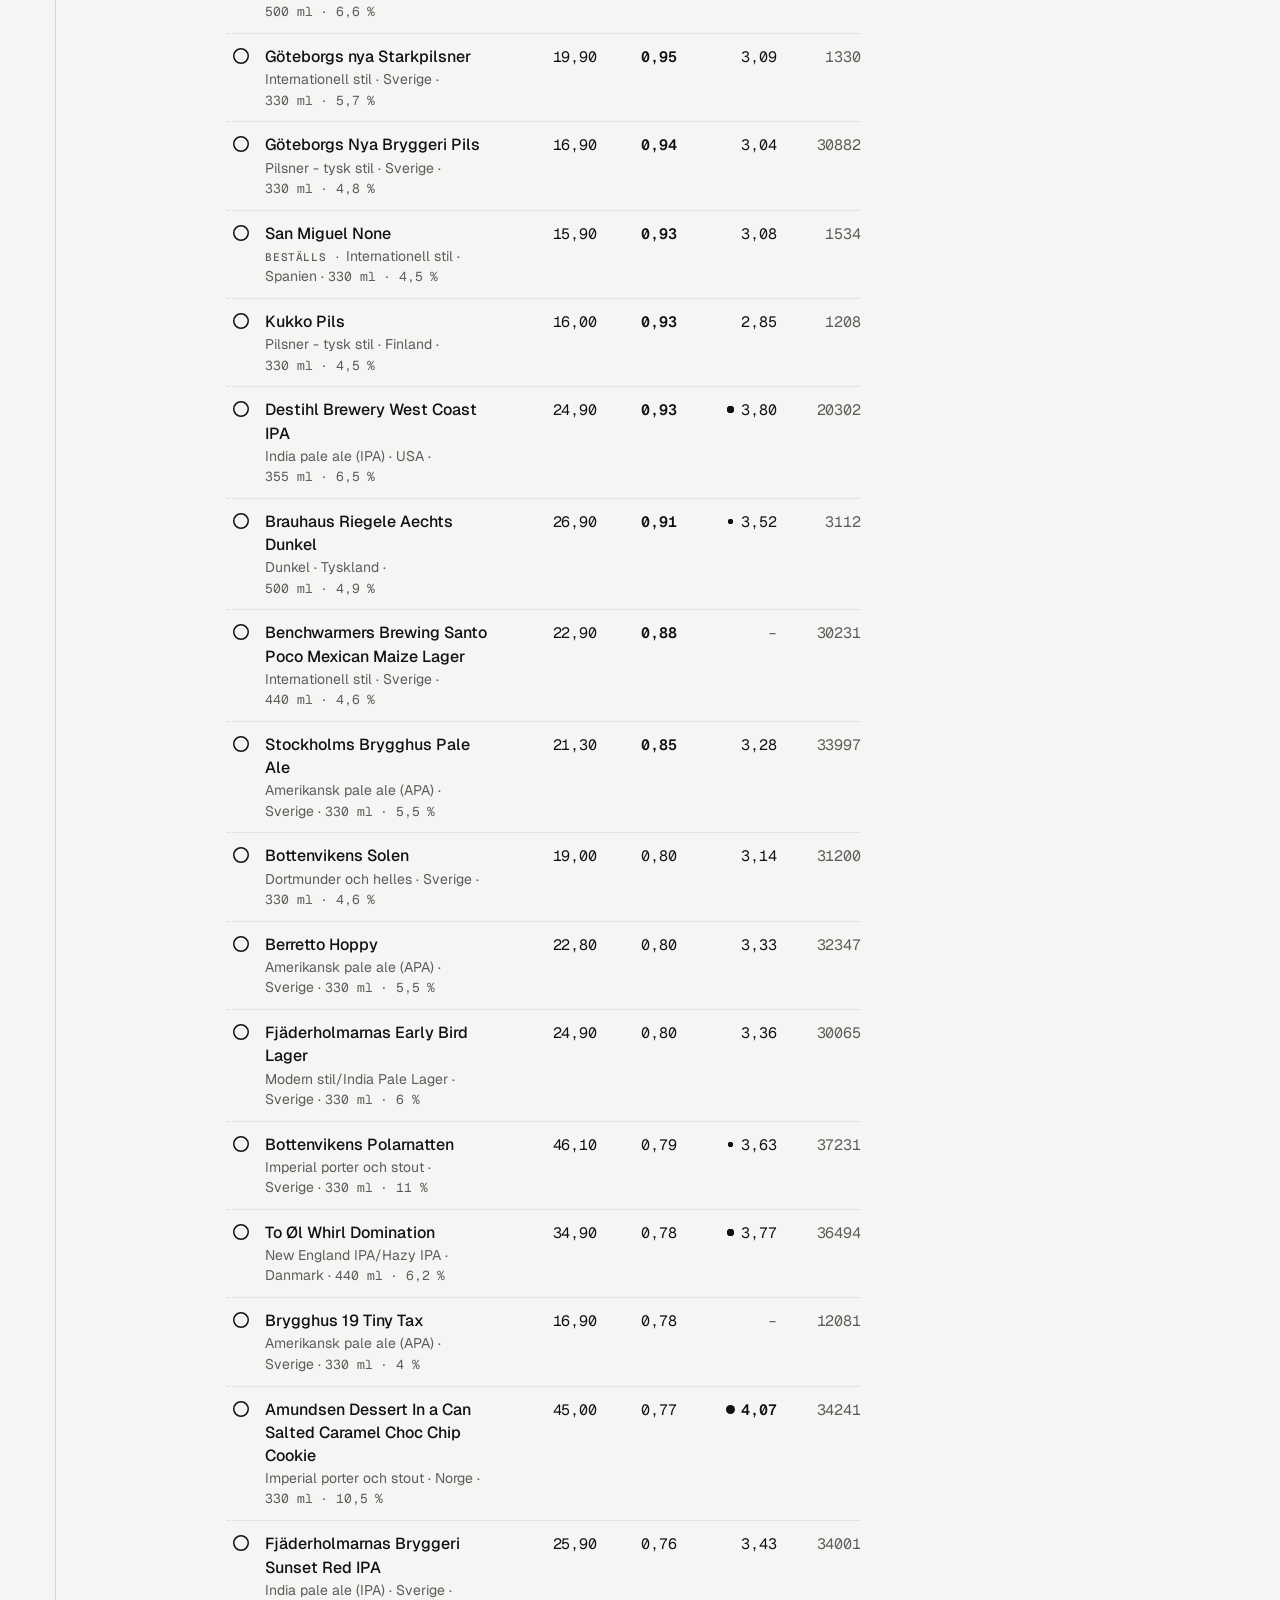
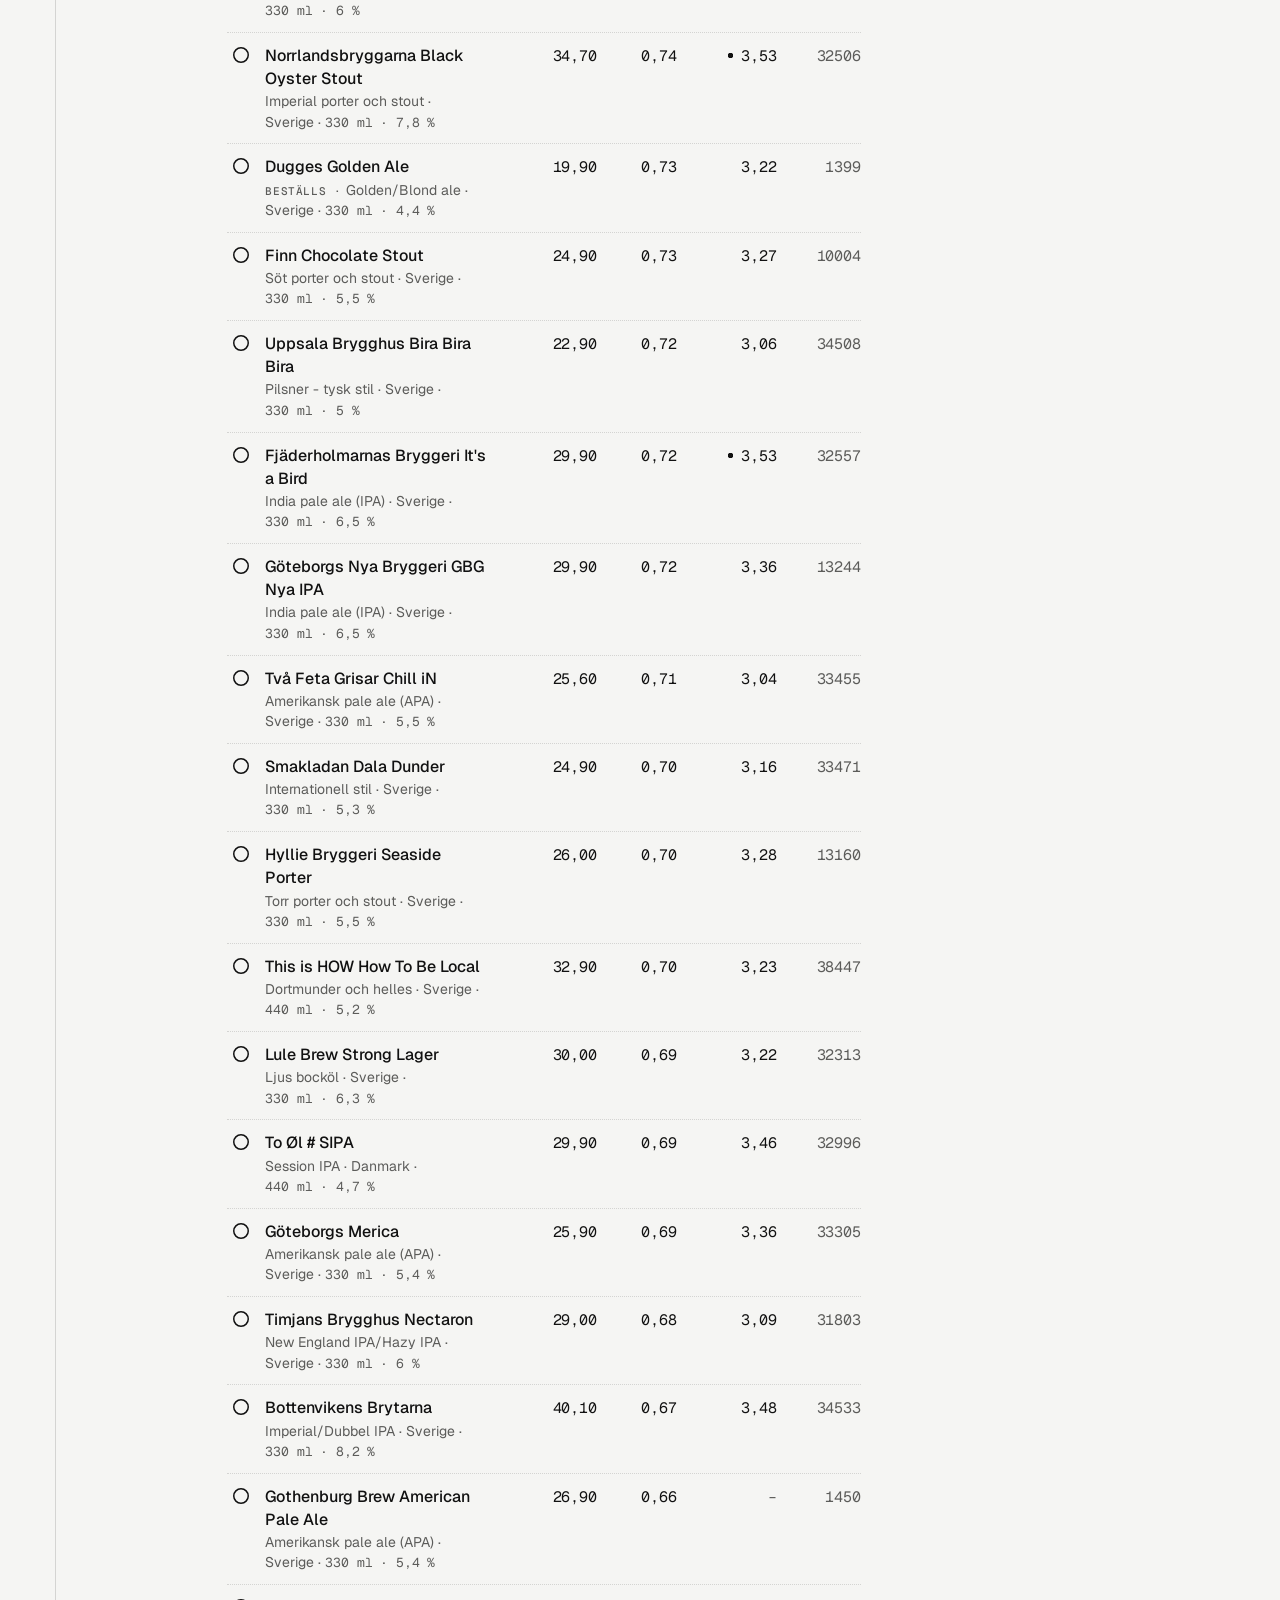
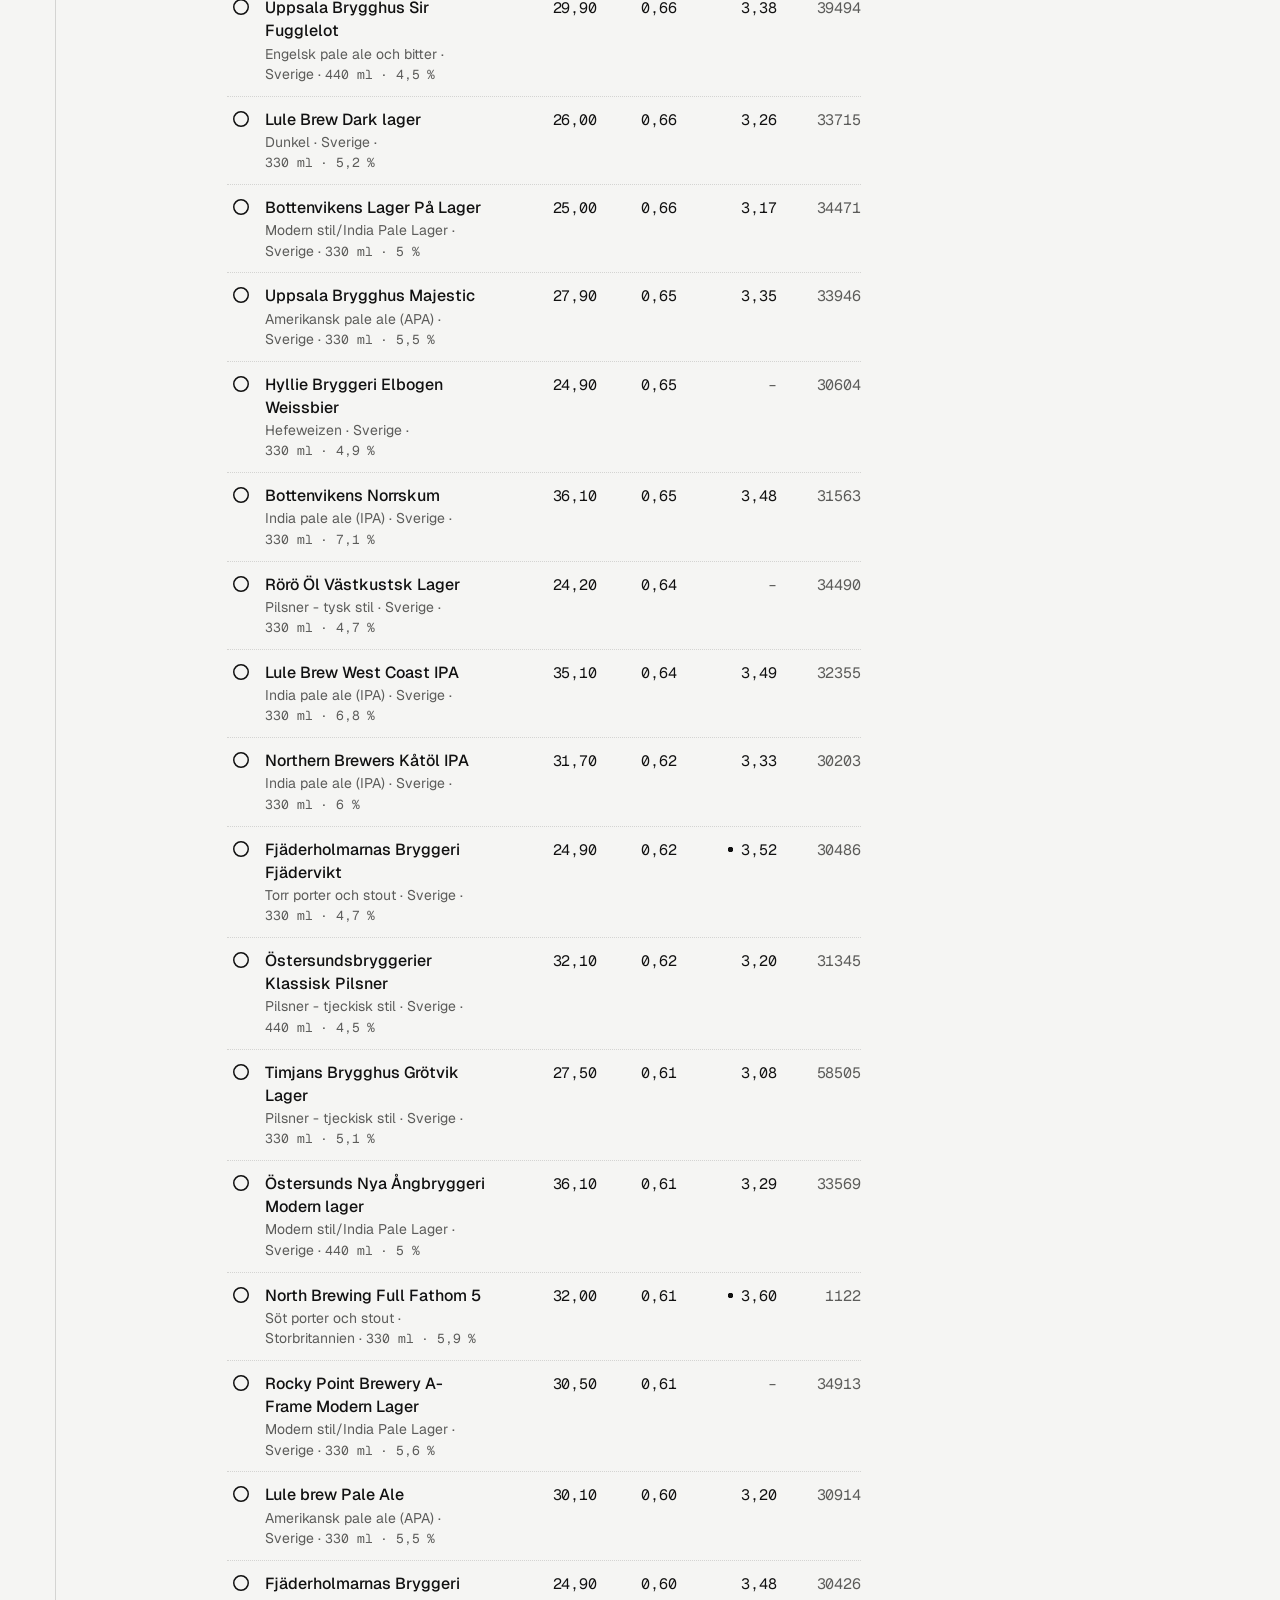
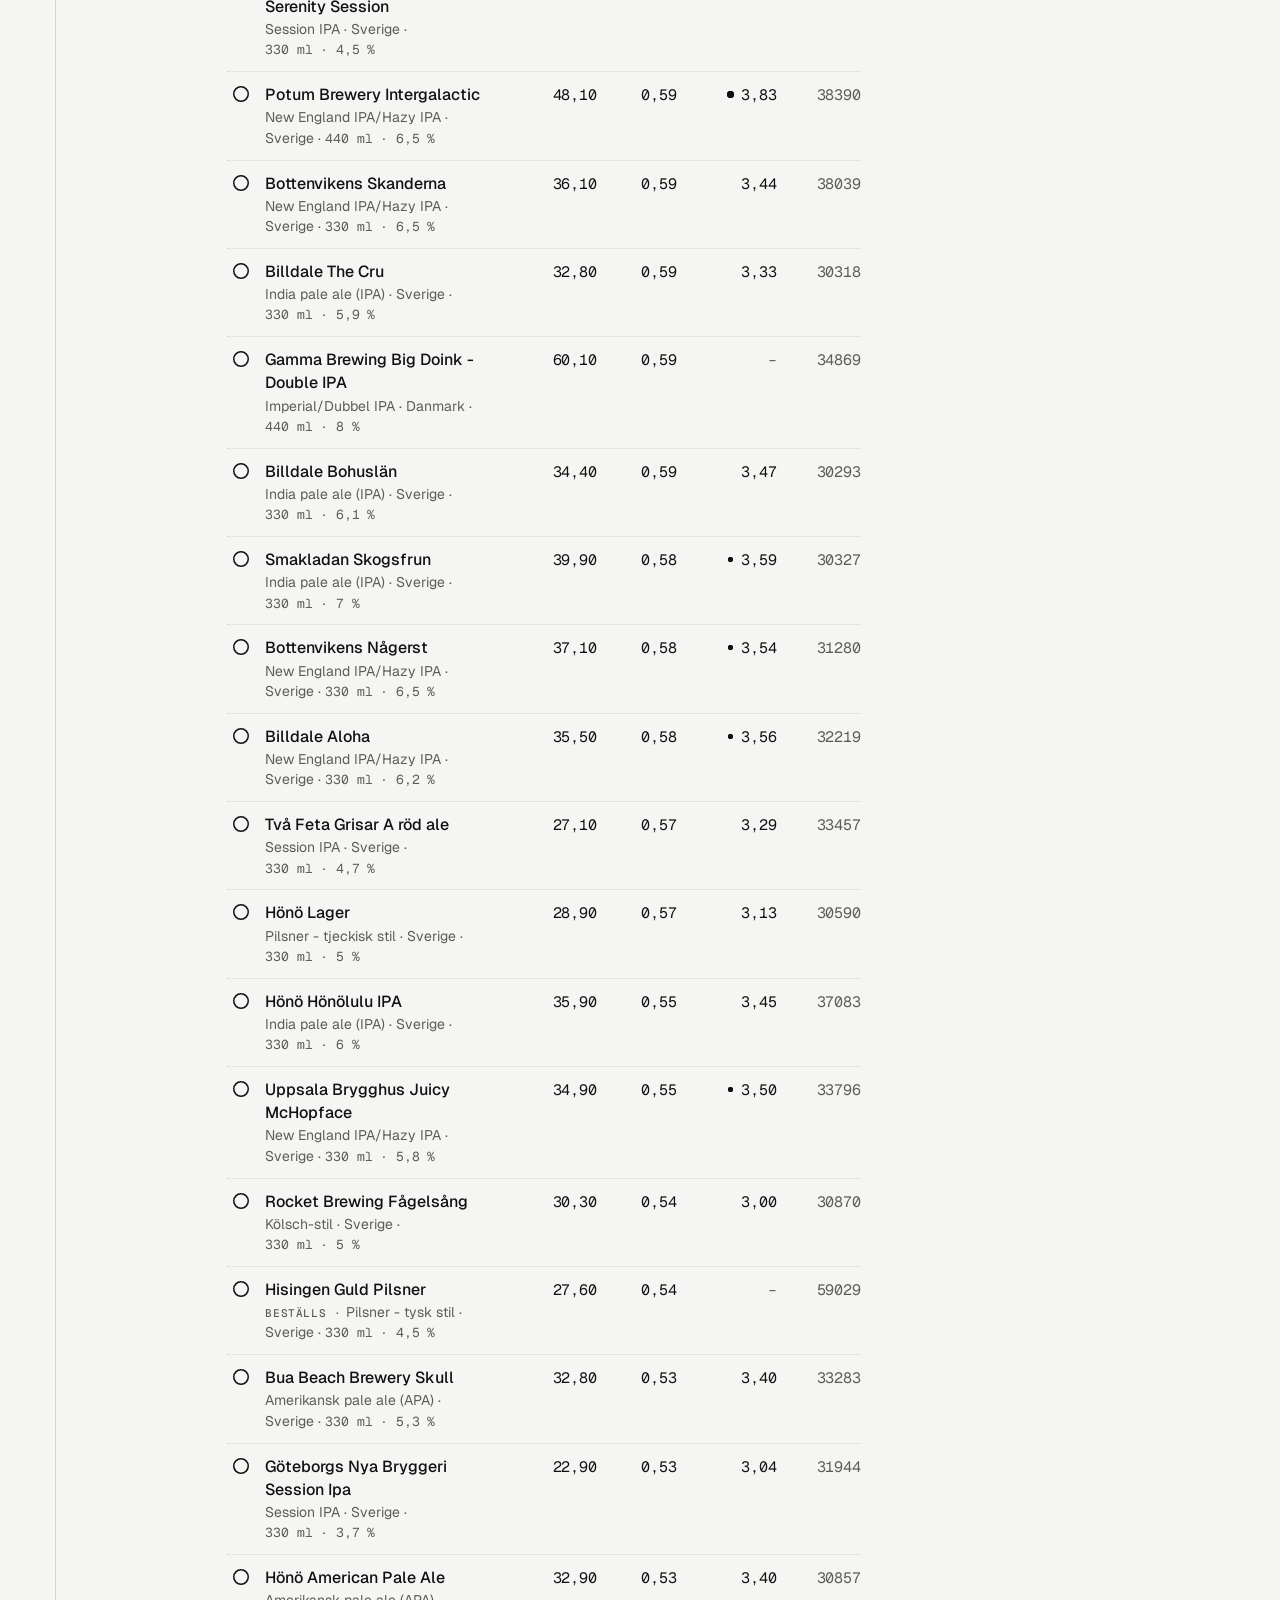
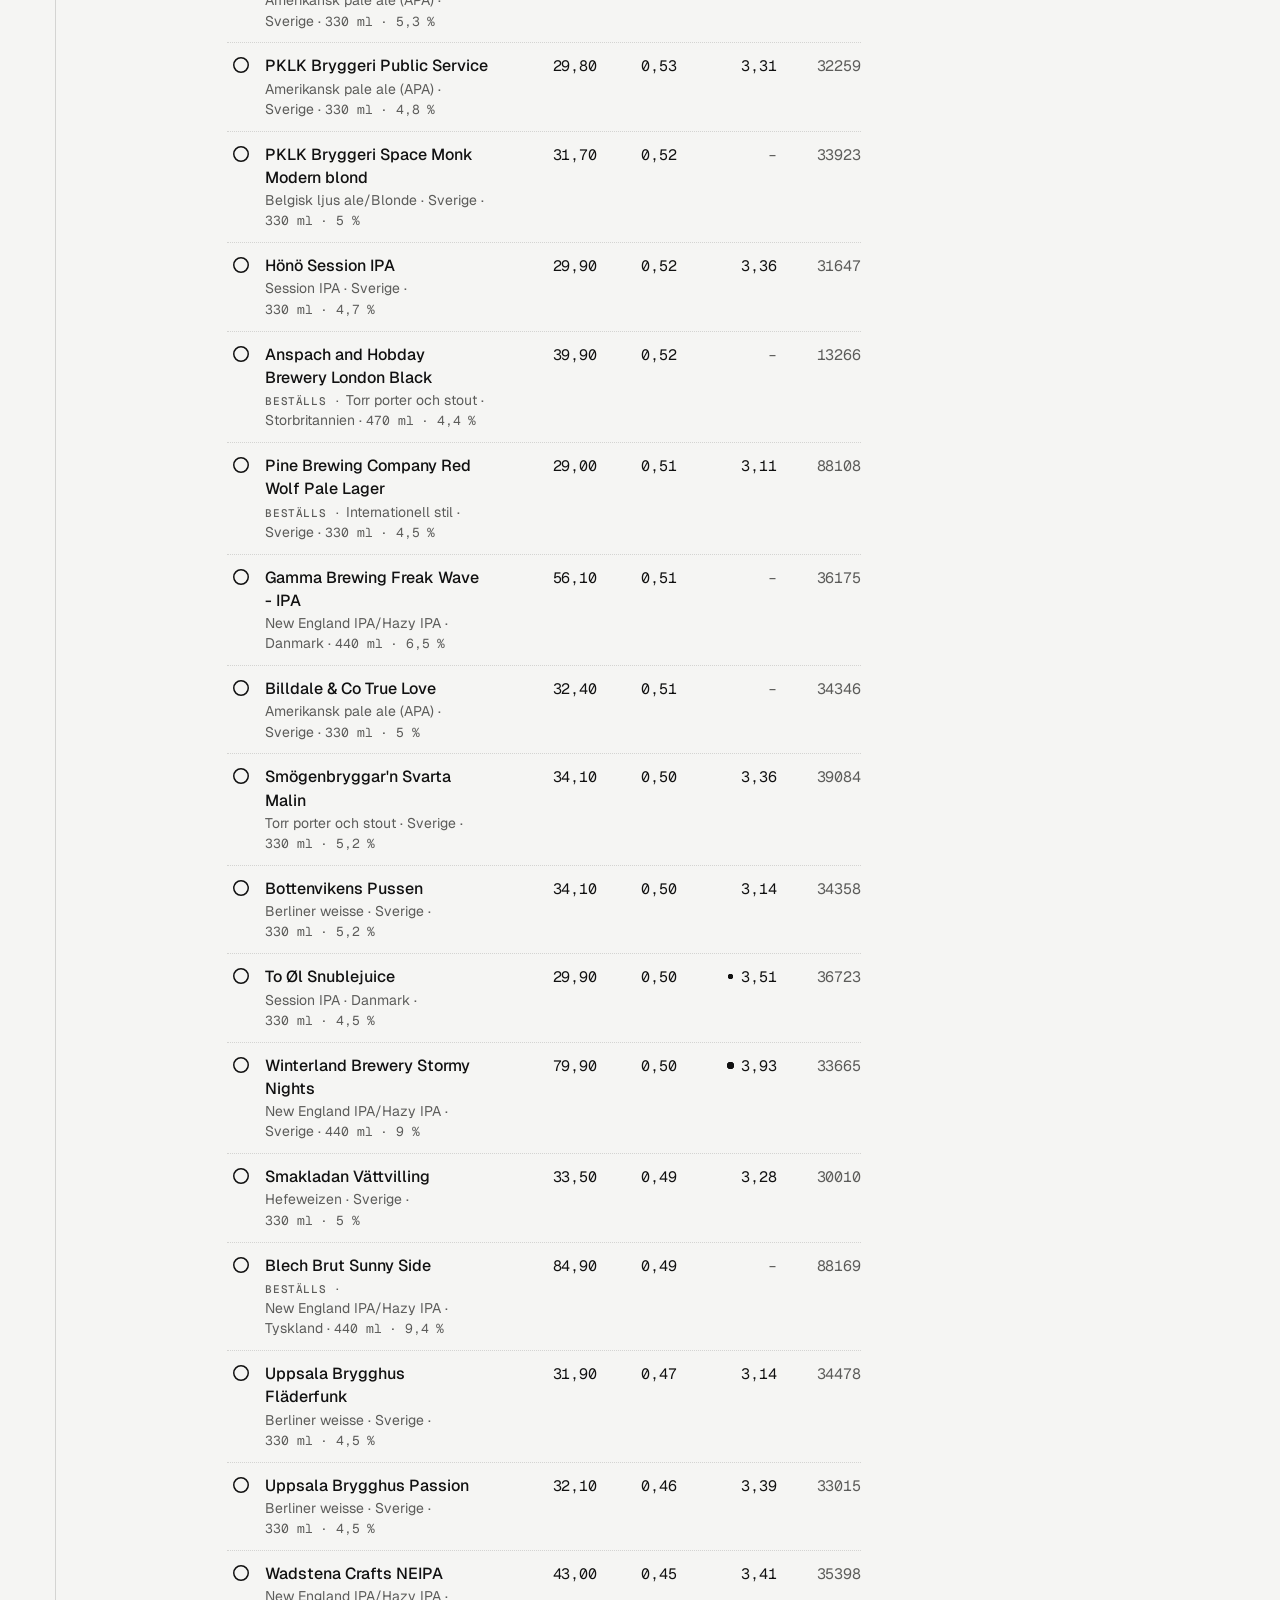
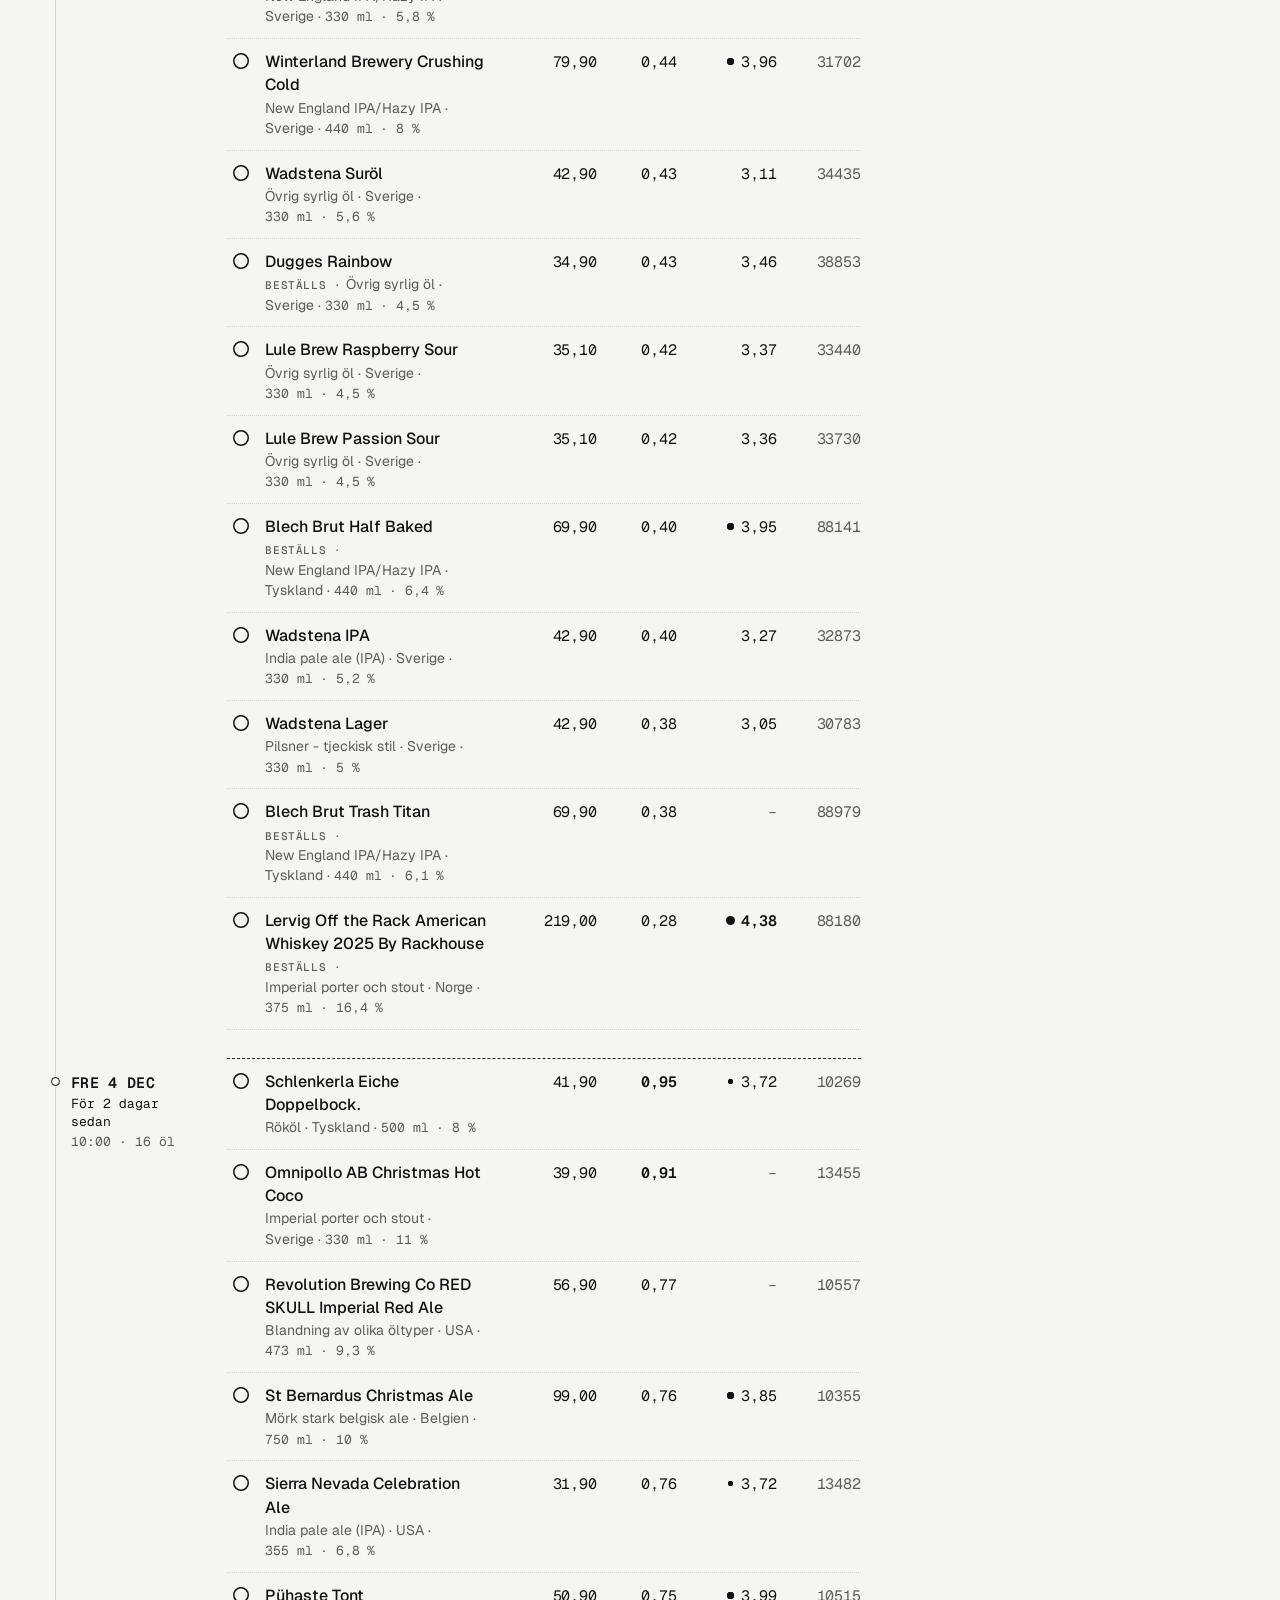
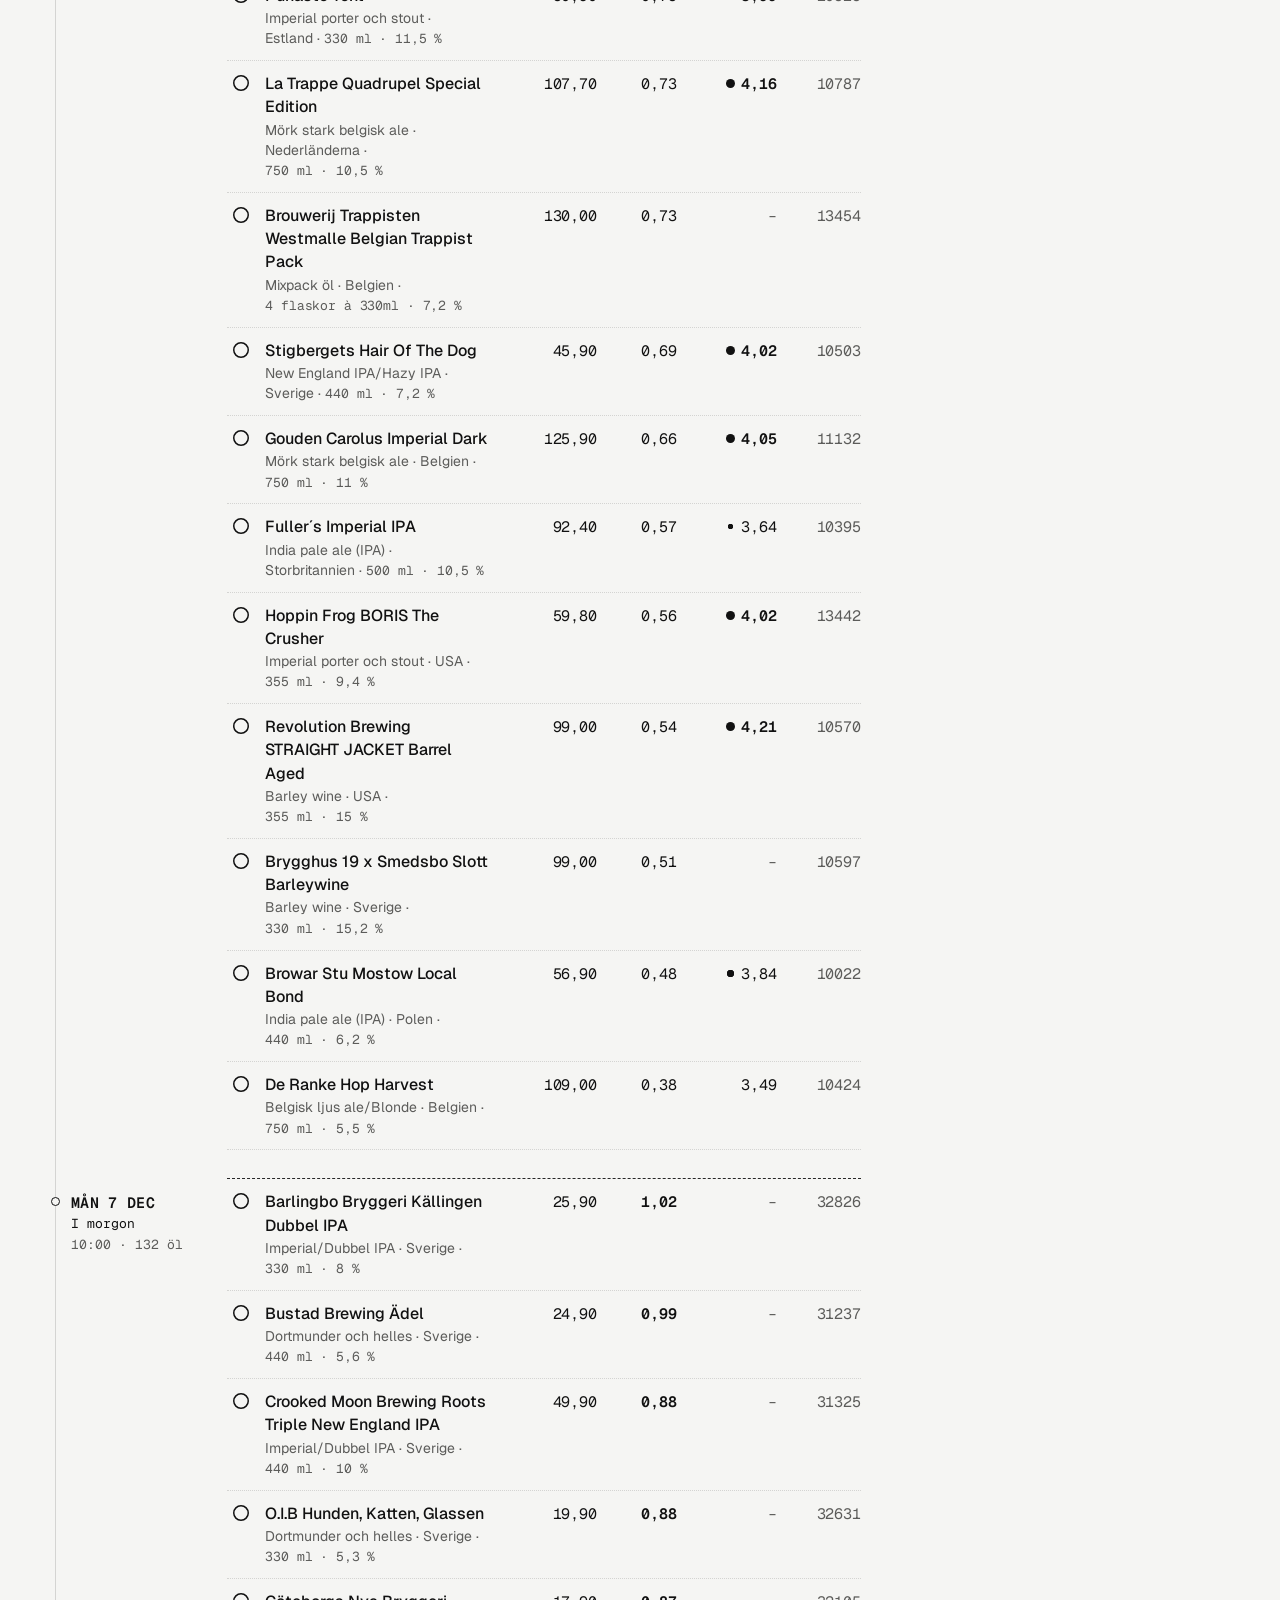
==== commit 5586151e: "Update beer data and HTML - 2026-11-23 23:39:46 UTC" ====
--- a/docs/index.html
+++ b/docs/index.html
@@ -21,7 +21,7 @@
             <div class="masthead-title">
                 <a class="wordmark" href="./">systemet.beer</a>
                 <h1>Kommande ölsläpp</h1>
-                <p class="masthead-sub">22 nov – 6 dec · <span class="num">126</span> öl på 6 släppdagar</p>
+                <p class="masthead-sub">23 nov – 7 dec · <span class="num">284</span> öl på 8 släppdagar</p>
             </div>
 
             <form class="toolbar" role="search" onsubmit="return false">
@@ -110,7 +110,7 @@
                     <section class="day is-next" data-date="2026-11-23" aria-labelledby="h-list-2026-11-23">
     <h2 class="day-stub" id="h-list-2026-11-23">
         <span class="day-date">Mån 23 Nov</span>
-        <span class="day-relative" data-relative="2026-11-23">I morgon</span>
+        <span class="day-relative" data-relative="2026-11-23">I dag</span>
         <span class="day-when">10:00 · <span class="day-count" data-total="5">5 öl</span></span>
     </h2>
 
@@ -333,7 +333,7 @@
                     <section class="day" data-date="2026-11-24" aria-labelledby="h-list-2026-11-24">
     <h2 class="day-stub" id="h-list-2026-11-24">
         <span class="day-date">Tis 24 Nov</span>
-        <span class="day-relative" data-relative="2026-11-24">Om 2 dagar</span>
+        <span class="day-relative" data-relative="2026-11-24">I morgon</span>
         <span class="day-when">10:00 · <span class="day-count" data-total="1">1 öl</span></span>
     </h2>
 
@@ -388,7 +388,7 @@
                     <section class="day" data-date="2026-11-25" aria-labelledby="h-list-2026-11-25">
     <h2 class="day-stub" id="h-list-2026-11-25">
         <span class="day-date">Ons 25 Nov</span>
-        <span class="day-relative" data-relative="2026-11-25">Om 3 dagar</span>
+        <span class="day-relative" data-relative="2026-11-25">Om 2 dagar</span>
         <span class="day-when">10:00 · <span class="day-count" data-total="10">10 öl</span></span>
     </h2>
 
@@ -821,7 +821,7 @@
                     <section class="day" data-date="2026-11-27" aria-labelledby="h-list-2026-11-27">
     <h2 class="day-stub" id="h-list-2026-11-27">
         <span class="day-date">Fre 27 Nov</span>
-        <span class="day-relative" data-relative="2026-11-27">Om 5 dagar</span>
+        <span class="day-relative" data-relative="2026-11-27">Om 4 dagar</span>
         <span class="day-when">10:00 · <span class="day-count" data-total="11">11 öl</span></span>
     </h2>
 
@@ -1293,11 +1293,234 @@
 </section>
                     
                     
+                    <section class="day" data-date="2026-11-30" aria-labelledby="h-list-2026-11-30">
+    <h2 class="day-stub" id="h-list-2026-11-30">
+        <span class="day-date">Mån 30 Nov</span>
+        <span class="day-relative" data-relative="2026-11-30">Om 7 dagar</span>
+        <span class="day-when">10:00 · <span class="day-count" data-total="5">5 öl</span></span>
+    </h2>
+
+    <div class="day-lines" id="list-2026-11-30">
+        
+        <article class="line" id="beer-8864835" data-id="8864835"
+            data-name="Skny Beer Värmdö Bryggeri" data-category2="Ljus lager"
+            data-apk="0.83" data-price="19.90"
+            data-rating="0.00" data-date="2026-11-30"
+            data-short-date="30 nov" data-search="skny beer värmdö bryggeri värmdö bryggeri ljus lager internationell stil sverige 8864835 88648"
+            data-parent-id="list-2026-11-30">
+            <button type="button" class="mark" aria-pressed="false" aria-label="Spara Skny Beer Värmdö Bryggeri i min lista">
+                <svg viewBox="0 0 20 20" aria-hidden="true"><circle cx="10" cy="10" r="7.25" /><path class="tick" d="M6.5 10.25l2.4 2.4 4.6-5" /></svg>
+            </button>
+            <button type="button" class="line-main" aria-expanded="false" aria-controls="d-8864835">
+                <span class="col-name">
+                    <span class="line-name">Skny Beer Värmdö Bryggeri</span>
+                    <span class="line-sub"><span class="seg tag" title="Beställningsvara: finns inte på hyllan, beställs till butik">Beställs ·</span> <span class="seg line-date">mån 30 nov ·</span> <span class="seg">Internationell stil ·</span> <span class="seg seg-country">Sverige ·</span> <span class="seg num">330 ml · 5 %</span></span>
+                </span>
+                <span class="col-num line-price num">19,90</span>
+                <span class="col-num line-apk num is-high"><span class="unit">APK </span>0,83</span>
+                <span class="col-num line-rating num" data-tier="0"><span class="none" aria-label="Inget betyg">–</span></span>
+                <span class="col-num col-nr num">88648</span>
+            </button>
+            <div class="line-detail" id="d-8864835" hidden>
+                <div class="detail-inner">
+                    
+                    <div class="detail-image"><img src="https://product-cdn.systembolaget.se/productimages/70843059/70843059_400.webp" loading="lazy" alt="" width="160" height="160" onerror="this.parentNode.hidden=true"></div>
+                    
+                    <div class="detail-text">
+                        
+                        <dl class="detail-facts">
+                            <div><dt>Bryggeri</dt><dd>Värmdö Bryggeri</dd></div>
+                            <div><dt>Ursprung</dt><dd>Sverige</dd></div>
+                            <div><dt>Sortiment</dt><dd>Ordervaror</dd></div>
+                            <div><dt>Varunummer</dt><dd class="num">88648</dd></div>
+                            
+                        </dl>
+                        <p class="detail-links">
+                            <a href="https://www.systembolaget.se/8864835" target="_blank" rel="noopener">Systembolaget<svg class="icon" viewBox="0 0 20 20" aria-hidden="true"><path d="M7 13l6-6M8 7h5v5" /></svg></a>
+                            
+                        </p>
+                    </div>
+                </div>
+            </div>
+        </article>
+        
+        <article class="line" id="beer-8859303" data-id="8859303"
+            data-name="Lervig Five By Rackhouse" data-category2="Porter &amp; Stout"
+            data-apk="0.28" data-price="219.00"
+            data-rating="4.43" data-date="2026-11-30"
+            data-short-date="30 nov" data-search="lervig five by rackhouse lervig aktiebryggeri porter &amp; stout imperial porter och stout norge 8859303 88593"
+            data-parent-id="list-2026-11-30">
+            <button type="button" class="mark" aria-pressed="false" aria-label="Spara Lervig Five By Rackhouse i min lista">
+                <svg viewBox="0 0 20 20" aria-hidden="true"><circle cx="10" cy="10" r="7.25" /><path class="tick" d="M6.5 10.25l2.4 2.4 4.6-5" /></svg>
+            </button>
+            <button type="button" class="line-main" aria-expanded="false" aria-controls="d-8859303">
+                <span class="col-name">
+                    <span class="line-name">Lervig Five By Rackhouse</span>
+                    <span class="line-sub"><span class="seg tag" title="Beställningsvara: finns inte på hyllan, beställs till butik">Beställs ·</span> <span class="seg line-date">mån 30 nov ·</span> <span class="seg">Imperial porter och stout ·</span> <span class="seg seg-country">Norge ·</span> <span class="seg num">375 ml · 16,6 %</span></span>
+                </span>
+                <span class="col-num line-price num">219,00</span>
+                <span class="col-num line-apk num"><span class="unit">APK </span>0,28</span>
+                <span class="col-num line-rating num" data-tier="3"><span class="unit">Untappd </span><i class="dot" aria-hidden="true"></i>4,43</span>
+                <span class="col-num col-nr num">88593</span>
+            </button>
+            <div class="line-detail" id="d-8859303" hidden>
+                <div class="detail-inner">
+                    
+                    <div class="detail-image"><img src="https://product-cdn.systembolaget.se/productimages/71223857/71223857_400.webp" loading="lazy" alt="" width="160" height="160" onerror="this.parentNode.hidden=true"></div>
+                    
+                    <div class="detail-text">
+                        
+                        <dl class="detail-facts">
+                            <div><dt>Bryggeri</dt><dd>Lervig Aktiebryggeri</dd></div>
+                            <div><dt>Ursprung</dt><dd>Norge</dd></div>
+                            <div><dt>Sortiment</dt><dd>Ordervaror</dd></div>
+                            <div><dt>Varunummer</dt><dd class="num">88593</dd></div>
+                            <div><dt>Untappd</dt><dd class="num">4,43 av 2968 betyg</dd></div>
+                        </dl>
+                        <p class="detail-links">
+                            <a href="https://www.systembolaget.se/8859303" target="_blank" rel="noopener">Systembolaget<svg class="icon" viewBox="0 0 20 20" aria-hidden="true"><path d="M7 13l6-6M8 7h5v5" /></svg></a>
+                            <a href="https://untappd.com/beer/6671187" target="_blank" rel="noopener">Untappd<svg class="icon" viewBox="0 0 20 20" aria-hidden="true"><path d="M7 13l6-6M8 7h5v5" /></svg></a>
+                        </p>
+                    </div>
+                </div>
+            </div>
+        </article>
+        
+        <article class="line" id="beer-8867803" data-id="8867803"
+            data-name="Lervig Piece of Cake By Rackhouse" data-category2="Porter &amp; Stout"
+            data-apk="0.26" data-price="219.00"
+            data-rating="4.42" data-date="2026-11-30"
+            data-short-date="30 nov" data-search="lervig piece of cake by rackhouse lervig aktiebryggeri porter &amp; stout imperial porter och stout norge 8867803 88678"
+            data-parent-id="list-2026-11-30">
+            <button type="button" class="mark" aria-pressed="false" aria-label="Spara Lervig Piece of Cake By Rackhouse i min lista">
+                <svg viewBox="0 0 20 20" aria-hidden="true"><circle cx="10" cy="10" r="7.25" /><path class="tick" d="M6.5 10.25l2.4 2.4 4.6-5" /></svg>
+            </button>
+            <button type="button" class="line-main" aria-expanded="false" aria-controls="d-8867803">
+                <span class="col-name">
+                    <span class="line-name">Lervig Piece of Cake By Rackhouse</span>
+                    <span class="line-sub"><span class="seg tag" title="Beställningsvara: finns inte på hyllan, beställs till butik">Beställs ·</span> <span class="seg line-date">mån 30 nov ·</span> <span class="seg">Imperial porter och stout ·</span> <span class="seg seg-country">Norge ·</span> <span class="seg num">375 ml · 15,2 %</span></span>
+                </span>
+                <span class="col-num line-price num">219,00</span>
+                <span class="col-num line-apk num"><span class="unit">APK </span>0,26</span>
+                <span class="col-num line-rating num" data-tier="3"><span class="unit">Untappd </span><i class="dot" aria-hidden="true"></i>4,42</span>
+                <span class="col-num col-nr num">88678</span>
+            </button>
+            <div class="line-detail" id="d-8867803" hidden>
+                <div class="detail-inner">
+                    
+                    <div class="detail-image"><img src="https://product-cdn.systembolaget.se/productimages/71223838/71223838_400.webp" loading="lazy" alt="" width="160" height="160" onerror="this.parentNode.hidden=true"></div>
+                    
+                    <div class="detail-text">
+                        
+                        <dl class="detail-facts">
+                            <div><dt>Bryggeri</dt><dd>Lervig Aktiebryggeri</dd></div>
+                            <div><dt>Ursprung</dt><dd>Norge</dd></div>
+                            <div><dt>Sortiment</dt><dd>Ordervaror</dd></div>
+                            <div><dt>Varunummer</dt><dd class="num">88678</dd></div>
+                            <div><dt>Untappd</dt><dd class="num">4,42 av 1937 betyg</dd></div>
+                        </dl>
+                        <p class="detail-links">
+                            <a href="https://www.systembolaget.se/8867803" target="_blank" rel="noopener">Systembolaget<svg class="icon" viewBox="0 0 20 20" aria-hidden="true"><path d="M7 13l6-6M8 7h5v5" /></svg></a>
+                            <a href="https://untappd.com/beer/6728363" target="_blank" rel="noopener">Untappd<svg class="icon" viewBox="0 0 20 20" aria-hidden="true"><path d="M7 13l6-6M8 7h5v5" /></svg></a>
+                        </p>
+                    </div>
+                </div>
+            </div>
+        </article>
+        
+        <article class="line" id="beer-8889703" data-id="8889703"
+            data-name="The Bruery PB &amp; Thursday" data-category2="Porter &amp; Stout"
+            data-apk="0.21" data-price="329.00"
+            data-rating="4.20" data-date="2026-11-30"
+            data-short-date="30 nov" data-search="the bruery pb &amp; thursday the bruery porter &amp; stout imperial porter och stout usa 8889703 88897"
+            data-parent-id="list-2026-11-30">
+            <button type="button" class="mark" aria-pressed="false" aria-label="Spara The Bruery PB &amp; Thursday i min lista">
+                <svg viewBox="0 0 20 20" aria-hidden="true"><circle cx="10" cy="10" r="7.25" /><path class="tick" d="M6.5 10.25l2.4 2.4 4.6-5" /></svg>
+            </button>
+            <button type="button" class="line-main" aria-expanded="false" aria-controls="d-8889703">
+                <span class="col-name">
+                    <span class="line-name">The Bruery PB &amp; Thursday</span>
+                    <span class="line-sub"><span class="seg tag" title="Beställningsvara: finns inte på hyllan, beställs till butik">Beställs ·</span> <span class="seg line-date">mån 30 nov ·</span> <span class="seg">Imperial porter och stout ·</span> <span class="seg seg-country">USA ·</span> <span class="seg num">375 ml · 18,7 %</span></span>
+                </span>
+                <span class="col-num line-price num">329,00</span>
+                <span class="col-num line-apk num"><span class="unit">APK </span>0,21</span>
+                <span class="col-num line-rating num" data-tier="3"><span class="unit">Untappd </span><i class="dot" aria-hidden="true"></i>4,20</span>
+                <span class="col-num col-nr num">88897</span>
+            </button>
+            <div class="line-detail" id="d-8889703" hidden>
+                <div class="detail-inner">
+                    
+                    <div class="detail-image"><img src="https://product-cdn.systembolaget.se/productimages/70843016/70843016_400.webp" loading="lazy" alt="" width="160" height="160" onerror="this.parentNode.hidden=true"></div>
+                    
+                    <div class="detail-text">
+                        
+                        <dl class="detail-facts">
+                            <div><dt>Bryggeri</dt><dd>The Bruery</dd></div>
+                            <div><dt>Ursprung</dt><dd>USA</dd></div>
+                            <div><dt>Sortiment</dt><dd>Ordervaror</dd></div>
+                            <div><dt>Varunummer</dt><dd class="num">88897</dd></div>
+                            <div><dt>Untappd</dt><dd class="num">4,20 av 4069 betyg</dd></div>
+                        </dl>
+                        <p class="detail-links">
+                            <a href="https://www.systembolaget.se/8889703" target="_blank" rel="noopener">Systembolaget<svg class="icon" viewBox="0 0 20 20" aria-hidden="true"><path d="M7 13l6-6M8 7h5v5" /></svg></a>
+                            <a href="https://untappd.com/beer/1786533" target="_blank" rel="noopener">Untappd<svg class="icon" viewBox="0 0 20 20" aria-hidden="true"><path d="M7 13l6-6M8 7h5v5" /></svg></a>
+                        </p>
+                    </div>
+                </div>
+            </div>
+        </article>
+        
+        <article class="line" id="beer-8863603" data-id="8863603"
+            data-name="The Bruery Tuesday Morning" data-category2="Porter &amp; Stout"
+            data-apk="0.20" data-price="339.00"
+            data-rating="4.22" data-date="2026-11-30"
+            data-short-date="30 nov" data-search="the bruery tuesday morning the bruery porter &amp; stout imperial porter och stout usa 8863603 88636"
+            data-parent-id="list-2026-11-30">
+            <button type="button" class="mark" aria-pressed="false" aria-label="Spara The Bruery Tuesday Morning i min lista">
+                <svg viewBox="0 0 20 20" aria-hidden="true"><circle cx="10" cy="10" r="7.25" /><path class="tick" d="M6.5 10.25l2.4 2.4 4.6-5" /></svg>
+            </button>
+            <button type="button" class="line-main" aria-expanded="false" aria-controls="d-8863603">
+                <span class="col-name">
+                    <span class="line-name">The Bruery Tuesday Morning</span>
+                    <span class="line-sub"><span class="seg tag" title="Beställningsvara: finns inte på hyllan, beställs till butik">Beställs ·</span> <span class="seg line-date">mån 30 nov ·</span> <span class="seg">Imperial porter och stout ·</span> <span class="seg seg-country">USA ·</span> <span class="seg num">375 ml · 18,3 %</span></span>
+                </span>
+                <span class="col-num line-price num">339,00</span>
+                <span class="col-num line-apk num"><span class="unit">APK </span>0,20</span>
+                <span class="col-num line-rating num" data-tier="3"><span class="unit">Untappd </span><i class="dot" aria-hidden="true"></i>4,22</span>
+                <span class="col-num col-nr num">88636</span>
+            </button>
+            <div class="line-detail" id="d-8863603" hidden>
+                <div class="detail-inner">
+                    
+                    <div class="detail-image"><img src="https://product-cdn.systembolaget.se/productimages/70843039/70843039_400.webp" loading="lazy" alt="" width="160" height="160" onerror="this.parentNode.hidden=true"></div>
+                    
+                    <div class="detail-text">
+                        
+                        <dl class="detail-facts">
+                            <div><dt>Bryggeri</dt><dd>The Bruery</dd></div>
+                            <div><dt>Ursprung</dt><dd>USA</dd></div>
+                            <div><dt>Sortiment</dt><dd>Ordervaror</dd></div>
+                            <div><dt>Varunummer</dt><dd class="num">88636</dd></div>
+                            <div><dt>Untappd</dt><dd class="num">4,22 av 258 betyg</dd></div>
+                        </dl>
+                        <p class="detail-links">
+                            <a href="https://www.systembolaget.se/8863603" target="_blank" rel="noopener">Systembolaget<svg class="icon" viewBox="0 0 20 20" aria-hidden="true"><path d="M7 13l6-6M8 7h5v5" /></svg></a>
+                            <a href="https://untappd.com/beer/6277944" target="_blank" rel="noopener">Untappd<svg class="icon" viewBox="0 0 20 20" aria-hidden="true"><path d="M7 13l6-6M8 7h5v5" /></svg></a>
+                        </p>
+                    </div>
+                </div>
+            </div>
+        </article>
+        
+    </div>
+</section>
+                    
+                    
                     <section class="day" data-date="2026-12-01" aria-labelledby="h-list-2026-12-01">
     <h2 class="day-stub" id="h-list-2026-12-01">
         <span class="day-date">Tis 1 Dec</span>
-        <span class="day-relative" data-relative="2026-12-01">Om 9 dagar</span>
-        <span class="day-when">10:00 · <span class="day-count" data-total="83">83 öl</span></span>
+        <span class="day-relative" data-relative="2026-12-01">Om 8 dagar</span>
+        <span class="day-when">10:00 · <span class="day-count" data-total="104">104 öl</span></span>
     </h2>
 
     <div class="day-lines" id="list-2026-12-01">
@@ -1386,6 +1609,48 @@
             </div>
         </article>
         
+        <article class="line" id="beer-152832" data-id="152832"
+            data-name="Krusovice Imperial" data-category2="Ljus lager"
+            data-apk="1.25" data-price="20.00"
+            data-rating="3.17" data-date="2026-12-01"
+            data-short-date="1 dec" data-search="krusovice imperial královsky pivovar ljus lager pilsner - tjeckisk stil tjeckien 152832 1528"
+            data-parent-id="list-2026-12-01">
+            <button type="button" class="mark" aria-pressed="false" aria-label="Spara Krusovice Imperial i min lista">
+                <svg viewBox="0 0 20 20" aria-hidden="true"><circle cx="10" cy="10" r="7.25" /><path class="tick" d="M6.5 10.25l2.4 2.4 4.6-5" /></svg>
+            </button>
+            <button type="button" class="line-main" aria-expanded="false" aria-controls="d-152832">
+                <span class="col-name">
+                    <span class="line-name">Krusovice Imperial</span>
+                    <span class="line-sub"><span class="seg line-date">tis 1 dec ·</span> <span class="seg">Pilsner - tjeckisk stil ·</span> <span class="seg seg-country">Tjeckien ·</span> <span class="seg num">500 ml · 5 %</span></span>
+                </span>
+                <span class="col-num line-price num">20,00</span>
+                <span class="col-num line-apk num is-high"><span class="unit">APK </span>1,25</span>
+                <span class="col-num line-rating num" data-tier="0"><span class="unit">Untappd </span><i class="dot" aria-hidden="true"></i>3,17</span>
+                <span class="col-num col-nr num">1528</span>
+            </button>
+            <div class="line-detail" id="d-152832" hidden>
+                <div class="detail-inner">
+                    
+                    <div class="detail-image"><img src="https://product-cdn.systembolaget.se/productimages/68441432/68441432_400.webp" loading="lazy" alt="" width="160" height="160" onerror="this.parentNode.hidden=true"></div>
+                    
+                    <div class="detail-text">
+                        
+                        <dl class="detail-facts">
+                            <div><dt>Bryggeri</dt><dd>Královsky Pivovar</dd></div>
+                            <div><dt>Ursprung</dt><dd>Tjeckien</dd></div>
+                            <div><dt>Sortiment</dt><dd>Fast sortiment</dd></div>
+                            <div><dt>Varunummer</dt><dd class="num">1528</dd></div>
+                            <div><dt>Untappd</dt><dd class="num">3,17 av 94554 betyg</dd></div>
+                        </dl>
+                        <p class="detail-links">
+                            <a href="https://www.systembolaget.se/152832" target="_blank" rel="noopener">Systembolaget<svg class="icon" viewBox="0 0 20 20" aria-hidden="true"><path d="M7 13l6-6M8 7h5v5" /></svg></a>
+                            <a href="https://untappd.com/beer/23580" target="_blank" rel="noopener">Untappd<svg class="icon" viewBox="0 0 20 20" aria-hidden="true"><path d="M7 13l6-6M8 7h5v5" /></svg></a>
+                        </p>
+                    </div>
+                </div>
+            </div>
+        </article>
+        
         <article class="line" id="beer-129235" data-id="129235"
             data-name="Slottskällan Lager" data-category2="Ljus lager"
             data-apk="1.20" data-price="13.80"
@@ -1512,6 +1777,132 @@
             </div>
         </article>
         
+        <article class="line" id="beer-8989235" data-id="8989235"
+            data-name="Brewdog Punk IPA" data-category2="Ale"
+            data-apk="1.00" data-price="17.90"
+            data-rating="3.70" data-date="2026-12-01"
+            data-short-date="1 dec" data-search="brewdog punk ipa brewdog ale india pale ale (ipa) storbritannien 8989235 89892"
+            data-parent-id="list-2026-12-01">
+            <button type="button" class="mark" aria-pressed="false" aria-label="Spara Brewdog Punk IPA i min lista">
+                <svg viewBox="0 0 20 20" aria-hidden="true"><circle cx="10" cy="10" r="7.25" /><path class="tick" d="M6.5 10.25l2.4 2.4 4.6-5" /></svg>
+            </button>
+            <button type="button" class="line-main" aria-expanded="false" aria-controls="d-8989235">
+                <span class="col-name">
+                    <span class="line-name">Brewdog Punk IPA</span>
+                    <span class="line-sub"><span class="seg line-date">tis 1 dec ·</span> <span class="seg">India pale ale (IPA) ·</span> <span class="seg seg-country">Storbritannien ·</span> <span class="seg num">330 ml · 5,4 %</span></span>
+                </span>
+                <span class="col-num line-price num">17,90</span>
+                <span class="col-num line-apk num is-high"><span class="unit">APK </span>1,00</span>
+                <span class="col-num line-rating num" data-tier="1"><span class="unit">Untappd </span><i class="dot" aria-hidden="true"></i>3,70</span>
+                <span class="col-num col-nr num">89892</span>
+            </button>
+            <div class="line-detail" id="d-8989235" hidden>
+                <div class="detail-inner">
+                    
+                    <div class="detail-image"><img src="https://product-cdn.systembolaget.se/productimages/65845169/65845169_400.webp" loading="lazy" alt="" width="160" height="160" onerror="this.parentNode.hidden=true"></div>
+                    
+                    <div class="detail-text">
+                        <p class="detail-taste">Fruktig, humlearomatisk smak med tydlig beska, inslag av passionsfrukt, apelsinmarmelad, sockerkaka, rosmarin och grapefrukt.</p>
+                        <dl class="detail-facts">
+                            <div><dt>Bryggeri</dt><dd>BrewDog</dd></div>
+                            <div><dt>Ursprung</dt><dd>Skottland, Storbritannien</dd></div>
+                            <div><dt>Sortiment</dt><dd>Fast sortiment</dd></div>
+                            <div><dt>Varunummer</dt><dd class="num">89892</dd></div>
+                            <div><dt>Untappd</dt><dd class="num">3,70 av 580078 betyg</dd></div>
+                        </dl>
+                        <p class="detail-links">
+                            <a href="https://www.systembolaget.se/8989235" target="_blank" rel="noopener">Systembolaget<svg class="icon" viewBox="0 0 20 20" aria-hidden="true"><path d="M7 13l6-6M8 7h5v5" /></svg></a>
+                            <a href="https://untappd.com/beer/5702" target="_blank" rel="noopener">Untappd<svg class="icon" viewBox="0 0 20 20" aria-hidden="true"><path d="M7 13l6-6M8 7h5v5" /></svg></a>
+                        </p>
+                    </div>
+                </div>
+            </div>
+        </article>
+        
+        <article class="line" id="beer-153034" data-id="153034"
+            data-name="To Øl # DIPA None" data-category2="Ale"
+            data-apk="0.98" data-price="38.90"
+            data-rating="3.83" data-date="2026-12-01"
+            data-short-date="1 dec" data-search="to øl # dipa none to øl ale imperial/dubbel ipa danmark 153034 1530"
+            data-parent-id="list-2026-12-01">
+            <button type="button" class="mark" aria-pressed="false" aria-label="Spara To Øl # DIPA None i min lista">
+                <svg viewBox="0 0 20 20" aria-hidden="true"><circle cx="10" cy="10" r="7.25" /><path class="tick" d="M6.5 10.25l2.4 2.4 4.6-5" /></svg>
+            </button>
+            <button type="button" class="line-main" aria-expanded="false" aria-controls="d-153034">
+                <span class="col-name">
+                    <span class="line-name">To Øl # DIPA None</span>
+                    <span class="line-sub"><span class="seg line-date">tis 1 dec ·</span> <span class="seg">Imperial/Dubbel IPA ·</span> <span class="seg seg-country">Danmark ·</span> <span class="seg num">440 ml · 8,7 %</span></span>
+                </span>
+                <span class="col-num line-price num">38,90</span>
+                <span class="col-num line-apk num is-high"><span class="unit">APK </span>0,98</span>
+                <span class="col-num line-rating num" data-tier="2"><span class="unit">Untappd </span><i class="dot" aria-hidden="true"></i>3,83</span>
+                <span class="col-num col-nr num">1530</span>
+            </button>
+            <div class="line-detail" id="d-153034" hidden>
+                <div class="detail-inner">
+                    
+                    <div class="detail-image"><img src="https://product-cdn.systembolaget.se/productimages/69139340/69139340_400.webp" loading="lazy" alt="" width="160" height="160" onerror="this.parentNode.hidden=true"></div>
+                    
+                    <div class="detail-text">
+                        
+                        <dl class="detail-facts">
+                            <div><dt>Bryggeri</dt><dd>To Øl</dd></div>
+                            <div><dt>Ursprung</dt><dd>Danmark</dd></div>
+                            <div><dt>Sortiment</dt><dd>Fast sortiment</dd></div>
+                            <div><dt>Varunummer</dt><dd class="num">1530</dd></div>
+                            <div><dt>Untappd</dt><dd class="num">3,83 av 74028 betyg</dd></div>
+                        </dl>
+                        <p class="detail-links">
+                            <a href="https://www.systembolaget.se/153034" target="_blank" rel="noopener">Systembolaget<svg class="icon" viewBox="0 0 20 20" aria-hidden="true"><path d="M7 13l6-6M8 7h5v5" /></svg></a>
+                            <a href="https://untappd.com/beer/4028211" target="_blank" rel="noopener">Untappd<svg class="icon" viewBox="0 0 20 20" aria-hidden="true"><path d="M7 13l6-6M8 7h5v5" /></svg></a>
+                        </p>
+                    </div>
+                </div>
+            </div>
+        </article>
+        
+        <article class="line" id="beer-8660335" data-id="8660335"
+            data-name="Stadshaven Brouwerij Piranha Tripel" data-category2="Ale"
+            data-apk="0.98" data-price="26.90"
+            data-rating="3.49" data-date="2026-12-01"
+            data-short-date="1 dec" data-search="stadshaven brouwerij piranha tripel stadshaven brouwerij b.v. ale ljus stark belgisk ale/trippel nederländerna 8660335 86603"
+            data-parent-id="list-2026-12-01">
+            <button type="button" class="mark" aria-pressed="false" aria-label="Spara Stadshaven Brouwerij Piranha Tripel i min lista">
+                <svg viewBox="0 0 20 20" aria-hidden="true"><circle cx="10" cy="10" r="7.25" /><path class="tick" d="M6.5 10.25l2.4 2.4 4.6-5" /></svg>
+            </button>
+            <button type="button" class="line-main" aria-expanded="false" aria-controls="d-8660335">
+                <span class="col-name">
+                    <span class="line-name">Stadshaven Brouwerij Piranha Tripel</span>
+                    <span class="line-sub"><span class="seg line-date">tis 1 dec ·</span> <span class="seg">Ljus stark belgisk ale/Trippel ·</span> <span class="seg seg-country">Nederländerna ·</span> <span class="seg num">330 ml · 8 %</span></span>
+                </span>
+                <span class="col-num line-price num">26,90</span>
+                <span class="col-num line-apk num is-high"><span class="unit">APK </span>0,98</span>
+                <span class="col-num line-rating num" data-tier="0"><span class="unit">Untappd </span><i class="dot" aria-hidden="true"></i>3,49</span>
+                <span class="col-num col-nr num">86603</span>
+            </button>
+            <div class="line-detail" id="d-8660335" hidden>
+                <div class="detail-inner">
+                    
+                    <div class="detail-image"><img src="https://product-cdn.systembolaget.se/productimages/68992368/68992368_400.webp" loading="lazy" alt="" width="160" height="160" onerror="this.parentNode.hidden=true"></div>
+                    
+                    <div class="detail-text">
+                        <p class="detail-taste">Kryddig smak med sötma och liten hetta, inslag av ljust bröd, skumbanan, mango, kumquat och chili. </p>
+                        <dl class="detail-facts">
+                            <div><dt>Bryggeri</dt><dd>Stadshaven Brouwerij B.V.</dd></div>
+                            <div><dt>Ursprung</dt><dd>Nederländerna</dd></div>
+                            <div><dt>Sortiment</dt><dd>Fast sortiment</dd></div>
+                            <div><dt>Varunummer</dt><dd class="num">86603</dd></div>
+                            <div><dt>Untappd</dt><dd class="num">3,49 av 72264 betyg</dd></div>
+                        </dl>
+                        <p class="detail-links">
+                            <a href="https://www.systembolaget.se/8660335" target="_blank" rel="noopener">Systembolaget<svg class="icon" viewBox="0 0 20 20" aria-hidden="true"><path d="M7 13l6-6M8 7h5v5" /></svg></a>
+                            <a href="https://untappd.com/beer/4310246" target="_blank" rel="noopener">Untappd<svg class="icon" viewBox="0 0 20 20" aria-hidden="true"><path d="M7 13l6-6M8 7h5v5" /></svg></a>
+                        </p>
+                    </div>
+                </div>
+            </div>
+        </article>
+        
         <article class="line" id="beer-126635" data-id="126635"
             data-name="Revolution Fist City Pale Ale" data-category2="Ale"
             data-apk="0.98" data-price="19.90"
@@ -1596,6 +1987,90 @@
             </div>
         </article>
         
+        <article class="line" id="beer-115632" data-id="115632"
+            data-name="Leffe Blonde None" data-category2="Ale"
+            data-apk="0.97" data-price="33.90"
+            data-rating="3.58" data-date="2026-12-01"
+            data-short-date="1 dec" data-search="leffe blonde none ab inbev belgium ale belgisk ljus ale/blonde belgien 115632 1156"
+            data-parent-id="list-2026-12-01">
+            <button type="button" class="mark" aria-pressed="false" aria-label="Spara Leffe Blonde None i min lista">
+                <svg viewBox="0 0 20 20" aria-hidden="true"><circle cx="10" cy="10" r="7.25" /><path class="tick" d="M6.5 10.25l2.4 2.4 4.6-5" /></svg>
+            </button>
+            <button type="button" class="line-main" aria-expanded="false" aria-controls="d-115632">
+                <span class="col-name">
+                    <span class="line-name">Leffe Blonde None</span>
+                    <span class="line-sub"><span class="seg line-date">tis 1 dec ·</span> <span class="seg">Belgisk ljus ale/Blonde ·</span> <span class="seg seg-country">Belgien ·</span> <span class="seg num">500 ml · 6,6 %</span></span>
+                </span>
+                <span class="col-num line-price num">33,90</span>
+                <span class="col-num line-apk num is-high"><span class="unit">APK </span>0,97</span>
+                <span class="col-num line-rating num" data-tier="1"><span class="unit">Untappd </span><i class="dot" aria-hidden="true"></i>3,58</span>
+                <span class="col-num col-nr num">1156</span>
+            </button>
+            <div class="line-detail" id="d-115632" hidden>
+                <div class="detail-inner">
+                    
+                    <div class="detail-image"><img src="https://product-cdn.systembolaget.se/productimages/69137393/69137393_400.webp" loading="lazy" alt="" width="160" height="160" onerror="this.parentNode.hidden=true"></div>
+                    
+                    <div class="detail-text">
+                        <p class="detail-taste">Fruktig, kryddig smak med sötma, inslag av aprikos, banan, örter och honung.</p>
+                        <dl class="detail-facts">
+                            <div><dt>Bryggeri</dt><dd>AB Inbev Belgium</dd></div>
+                            <div><dt>Ursprung</dt><dd>Belgien</dd></div>
+                            <div><dt>Sortiment</dt><dd>Fast sortiment</dd></div>
+                            <div><dt>Varunummer</dt><dd class="num">1156</dd></div>
+                            <div><dt>Untappd</dt><dd class="num">3,58 av 575175 betyg</dd></div>
+                        </dl>
+                        <p class="detail-links">
+                            <a href="https://www.systembolaget.se/115632" target="_blank" rel="noopener">Systembolaget<svg class="icon" viewBox="0 0 20 20" aria-hidden="true"><path d="M7 13l6-6M8 7h5v5" /></svg></a>
+                            <a href="https://untappd.com/beer/5940" target="_blank" rel="noopener">Untappd<svg class="icon" viewBox="0 0 20 20" aria-hidden="true"><path d="M7 13l6-6M8 7h5v5" /></svg></a>
+                        </p>
+                    </div>
+                </div>
+            </div>
+        </article>
+        
+        <article class="line" id="beer-133035" data-id="133035"
+            data-name="Göteborgs nya Starkpilsner" data-category2="Ljus lager"
+            data-apk="0.95" data-price="19.90"
+            data-rating="3.09" data-date="2026-12-01"
+            data-short-date="1 dec" data-search="göteborgs nya starkpilsner göteborgs nya bryggeri ljus lager internationell stil sverige 133035 1330"
+            data-parent-id="list-2026-12-01">
+            <button type="button" class="mark" aria-pressed="false" aria-label="Spara Göteborgs nya Starkpilsner i min lista">
+                <svg viewBox="0 0 20 20" aria-hidden="true"><circle cx="10" cy="10" r="7.25" /><path class="tick" d="M6.5 10.25l2.4 2.4 4.6-5" /></svg>
+            </button>
+            <button type="button" class="line-main" aria-expanded="false" aria-controls="d-133035">
+                <span class="col-name">
+                    <span class="line-name">Göteborgs nya Starkpilsner</span>
+                    <span class="line-sub"><span class="seg line-date">tis 1 dec ·</span> <span class="seg">Internationell stil ·</span> <span class="seg seg-country">Sverige ·</span> <span class="seg num">330 ml · 5,7 %</span></span>
+                </span>
+                <span class="col-num line-price num">19,90</span>
+                <span class="col-num line-apk num is-high"><span class="unit">APK </span>0,95</span>
+                <span class="col-num line-rating num" data-tier="0"><span class="unit">Untappd </span><i class="dot" aria-hidden="true"></i>3,09</span>
+                <span class="col-num col-nr num">1330</span>
+            </button>
+            <div class="line-detail" id="d-133035" hidden>
+                <div class="detail-inner">
+                    
+                    <div class="detail-image"><img src="https://product-cdn.systembolaget.se/productimages/68467691/68467691_400.webp" loading="lazy" alt="" width="160" height="160" onerror="this.parentNode.hidden=true"></div>
+                    
+                    <div class="detail-text">
+                        <p class="detail-taste">Maltig smak med inslag av knäckebröd, aprikos, örter och apelsinskal.</p>
+                        <dl class="detail-facts">
+                            <div><dt>Bryggeri</dt><dd>Göteborgs Nya Bryggeri</dd></div>
+                            <div><dt>Ursprung</dt><dd>Sverige</dd></div>
+                            <div><dt>Sortiment</dt><dd>Fast sortiment</dd></div>
+                            <div><dt>Varunummer</dt><dd class="num">1330</dd></div>
+                            <div><dt>Untappd</dt><dd class="num">3,09 av 21274 betyg</dd></div>
+                        </dl>
+                        <p class="detail-links">
+                            <a href="https://www.systembolaget.se/133035" target="_blank" rel="noopener">Systembolaget<svg class="icon" viewBox="0 0 20 20" aria-hidden="true"><path d="M7 13l6-6M8 7h5v5" /></svg></a>
+                            <a href="https://untappd.com/beer/55974" target="_blank" rel="noopener">Untappd<svg class="icon" viewBox="0 0 20 20" aria-hidden="true"><path d="M7 13l6-6M8 7h5v5" /></svg></a>
+                        </p>
+                    </div>
+                </div>
+            </div>
+        </article>
+        
         <article class="line" id="beer-3088235" data-id="3088235"
             data-name="Göteborgs Nya Bryggeri Pils" data-category2="Ljus lager"
             data-apk="0.94" data-price="16.90"
@@ -1638,6 +2113,48 @@
             </div>
         </article>
         
+        <article class="line" id="beer-153435" data-id="153435"
+            data-name="San Miguel None" data-category2="Ljus lager"
+            data-apk="0.93" data-price="15.90"
+            data-rating="3.08" data-date="2026-12-01"
+            data-short-date="1 dec" data-search="san miguel none san miguel ljus lager internationell stil spanien 153435 1534"
+            data-parent-id="list-2026-12-01">
+            <button type="button" class="mark" aria-pressed="false" aria-label="Spara San Miguel None i min lista">
+                <svg viewBox="0 0 20 20" aria-hidden="true"><circle cx="10" cy="10" r="7.25" /><path class="tick" d="M6.5 10.25l2.4 2.4 4.6-5" /></svg>
+            </button>
+            <button type="button" class="line-main" aria-expanded="false" aria-controls="d-153435">
+                <span class="col-name">
+                    <span class="line-name">San Miguel None</span>
+                    <span class="line-sub"><span class="seg tag" title="Beställningsvara: finns inte på hyllan, beställs till butik">Beställs ·</span> <span class="seg line-date">tis 1 dec ·</span> <span class="seg">Internationell stil ·</span> <span class="seg seg-country">Spanien ·</span> <span class="seg num">330 ml · 4,5 %</span></span>
+                </span>
+                <span class="col-num line-price num">15,90</span>
+                <span class="col-num line-apk num is-high"><span class="unit">APK </span>0,93</span>
+                <span class="col-num line-rating num" data-tier="0"><span class="unit">Untappd </span><i class="dot" aria-hidden="true"></i>3,08</span>
+                <span class="col-num col-nr num">1534</span>
+            </button>
+            <div class="line-detail" id="d-153435" hidden>
+                <div class="detail-inner">
+                    
+                    <div class="detail-image"><img src="https://product-cdn.systembolaget.se/productimages/69111224/69111224_400.webp" loading="lazy" alt="" width="160" height="160" onerror="this.parentNode.hidden=true"></div>
+                    
+                    <div class="detail-text">
+                        <p class="detail-taste">Brödig smak med inslag av honung, halm och citrus.</p>
+                        <dl class="detail-facts">
+                            <div><dt>Bryggeri</dt><dd>San Miguel</dd></div>
+                            <div><dt>Ursprung</dt><dd>Spanien</dd></div>
+                            <div><dt>Sortiment</dt><dd>Ordervaror</dd></div>
+                            <div><dt>Varunummer</dt><dd class="num">1534</dd></div>
+                            <div><dt>Untappd</dt><dd class="num">3,08 av 301604 betyg</dd></div>
+                        </dl>
+                        <p class="detail-links">
+                            <a href="https://www.systembolaget.se/153435" target="_blank" rel="noopener">Systembolaget<svg class="icon" viewBox="0 0 20 20" aria-hidden="true"><path d="M7 13l6-6M8 7h5v5" /></svg></a>
+                            <a href="https://untappd.com/beer/69014" target="_blank" rel="noopener">Untappd<svg class="icon" viewBox="0 0 20 20" aria-hidden="true"><path d="M7 13l6-6M8 7h5v5" /></svg></a>
+                        </p>
+                    </div>
+                </div>
+            </div>
+        </article>
+        
         <article class="line" id="beer-120803" data-id="120803"
             data-name="Kukko Pils" data-category2="Ljus lager"
             data-apk="0.93" data-price="16.00"
@@ -2226,6 +2743,90 @@
             </div>
         </article>
         
+        <article class="line" id="beer-139935" data-id="139935"
+            data-name="Dugges Golden Ale" data-category2="Ale"
+            data-apk="0.73" data-price="19.90"
+            data-rating="3.22" data-date="2026-12-01"
+            data-short-date="1 dec" data-search="dugges golden ale dugges bryggeri ale golden/blond ale sverige 139935 1399"
+            data-parent-id="list-2026-12-01">
+            <button type="button" class="mark" aria-pressed="false" aria-label="Spara Dugges Golden Ale i min lista">
+                <svg viewBox="0 0 20 20" aria-hidden="true"><circle cx="10" cy="10" r="7.25" /><path class="tick" d="M6.5 10.25l2.4 2.4 4.6-5" /></svg>
+            </button>
+            <button type="button" class="line-main" aria-expanded="false" aria-controls="d-139935">
+                <span class="col-name">
+                    <span class="line-name">Dugges Golden Ale</span>
+                    <span class="line-sub"><span class="seg tag" title="Beställningsvara: finns inte på hyllan, beställs till butik">Beställs ·</span> <span class="seg line-date">tis 1 dec ·</span> <span class="seg">Golden/Blond ale ·</span> <span class="seg seg-country">Sverige ·</span> <span class="seg num">330 ml · 4,4 %</span></span>
+                </span>
+                <span class="col-num line-price num">19,90</span>
+                <span class="col-num line-apk num"><span class="unit">APK </span>0,73</span>
+                <span class="col-num line-rating num" data-tier="0"><span class="unit">Untappd </span><i class="dot" aria-hidden="true"></i>3,22</span>
+                <span class="col-num col-nr num">1399</span>
+            </button>
+            <div class="line-detail" id="d-139935" hidden>
+                <div class="detail-inner">
+                    
+                    <div class="detail-image"><img src="https://product-cdn.systembolaget.se/productimages/69336617/69336617_400.webp" loading="lazy" alt="" width="160" height="160" onerror="this.parentNode.hidden=true"></div>
+                    
+                    <div class="detail-text">
+                        <p class="detail-taste">Humlearomatisk smak med inslag av grapefrukt, aprikos, ljust bröd, tallbarr, kryddor och honung.</p>
+                        <dl class="detail-facts">
+                            <div><dt>Bryggeri</dt><dd>Dugges Bryggeri</dd></div>
+                            <div><dt>Ursprung</dt><dd>Sverige</dd></div>
+                            <div><dt>Sortiment</dt><dd>Ordervaror</dd></div>
+                            <div><dt>Varunummer</dt><dd class="num">1399</dd></div>
+                            <div><dt>Untappd</dt><dd class="num">3,22 av 8218 betyg</dd></div>
+                        </dl>
+                        <p class="detail-links">
+                            <a href="https://www.systembolaget.se/139935" target="_blank" rel="noopener">Systembolaget<svg class="icon" viewBox="0 0 20 20" aria-hidden="true"><path d="M7 13l6-6M8 7h5v5" /></svg></a>
+                            <a href="https://untappd.com/beer/5542167" target="_blank" rel="noopener">Untappd<svg class="icon" viewBox="0 0 20 20" aria-hidden="true"><path d="M7 13l6-6M8 7h5v5" /></svg></a>
+                        </p>
+                    </div>
+                </div>
+            </div>
+        </article>
+        
+        <article class="line" id="beer-1000435" data-id="1000435"
+            data-name="Finn Chocolate Stout" data-category2="Porter &amp; Stout"
+            data-apk="0.73" data-price="24.90"
+            data-rating="3.27" data-date="2026-12-01"
+            data-short-date="1 dec" data-search="finn chocolate stout brygghuset finn porter &amp; stout söt porter och stout sverige 1000435 10004"
+            data-parent-id="list-2026-12-01">
+            <button type="button" class="mark" aria-pressed="false" aria-label="Spara Finn Chocolate Stout i min lista">
+                <svg viewBox="0 0 20 20" aria-hidden="true"><circle cx="10" cy="10" r="7.25" /><path class="tick" d="M6.5 10.25l2.4 2.4 4.6-5" /></svg>
+            </button>
+            <button type="button" class="line-main" aria-expanded="false" aria-controls="d-1000435">
+                <span class="col-name">
+                    <span class="line-name">Finn Chocolate Stout</span>
+                    <span class="line-sub"><span class="seg line-date">tis 1 dec ·</span> <span class="seg">Söt porter och stout ·</span> <span class="seg seg-country">Sverige ·</span> <span class="seg num">330 ml · 5,5 %</span></span>
+                </span>
+                <span class="col-num line-price num">24,90</span>
+                <span class="col-num line-apk num"><span class="unit">APK </span>0,73</span>
+                <span class="col-num line-rating num" data-tier="0"><span class="unit">Untappd </span><i class="dot" aria-hidden="true"></i>3,27</span>
+                <span class="col-num col-nr num">10004</span>
+            </button>
+            <div class="line-detail" id="d-1000435" hidden>
+                <div class="detail-inner">
+                    
+                    <div class="detail-image"><img src="https://product-cdn.systembolaget.se/productimages/68297075/68297075_400.webp" loading="lazy" alt="" width="160" height="160" onerror="this.parentNode.hidden=true"></div>
+                    
+                    <div class="detail-text">
+                        
+                        <dl class="detail-facts">
+                            <div><dt>Bryggeri</dt><dd>Brygghuset Finn</dd></div>
+                            <div><dt>Ursprung</dt><dd>Sverige</dd></div>
+                            <div><dt>Sortiment</dt><dd>Fast sortiment</dd></div>
+                            <div><dt>Varunummer</dt><dd class="num">10004</dd></div>
+                            <div><dt>Untappd</dt><dd class="num">3,27 av 7982 betyg</dd></div>
+                        </dl>
+                        <p class="detail-links">
+                            <a href="https://www.systembolaget.se/1000435" target="_blank" rel="noopener">Systembolaget<svg class="icon" viewBox="0 0 20 20" aria-hidden="true"><path d="M7 13l6-6M8 7h5v5" /></svg></a>
+                            <a href="https://untappd.com/beer/6056163" target="_blank" rel="noopener">Untappd<svg class="icon" viewBox="0 0 20 20" aria-hidden="true"><path d="M7 13l6-6M8 7h5v5" /></svg></a>
+                        </p>
+                    </div>
+                </div>
+            </div>
+        </article>
+        
         <article class="line" id="beer-3450835" data-id="3450835"
             data-name="Uppsala Brygghus Bira Bira Bira" data-category2="Ljus lager"
             data-apk="0.72" data-price="22.90"
@@ -2436,6 +3037,48 @@
             </div>
         </article>
         
+        <article class="line" id="beer-1316035" data-id="1316035"
+            data-name="Hyllie Bryggeri Seaside Porter" data-category2="Porter &amp; Stout"
+            data-apk="0.70" data-price="26.00"
+            data-rating="3.28" data-date="2026-12-01"
+            data-short-date="1 dec" data-search="hyllie bryggeri seaside porter hyllie bryggeri porter &amp; stout torr porter och stout sverige 1316035 13160"
+            data-parent-id="list-2026-12-01">
+            <button type="button" class="mark" aria-pressed="false" aria-label="Spara Hyllie Bryggeri Seaside Porter i min lista">
+                <svg viewBox="0 0 20 20" aria-hidden="true"><circle cx="10" cy="10" r="7.25" /><path class="tick" d="M6.5 10.25l2.4 2.4 4.6-5" /></svg>
+            </button>
+            <button type="button" class="line-main" aria-expanded="false" aria-controls="d-1316035">
+                <span class="col-name">
+                    <span class="line-name">Hyllie Bryggeri Seaside Porter</span>
+                    <span class="line-sub"><span class="seg line-date">tis 1 dec ·</span> <span class="seg">Torr porter och stout ·</span> <span class="seg seg-country">Sverige ·</span> <span class="seg num">330 ml · 5,5 %</span></span>
+                </span>
+                <span class="col-num line-price num">26,00</span>
+                <span class="col-num line-apk num"><span class="unit">APK </span>0,70</span>
+                <span class="col-num line-rating num" data-tier="0"><span class="unit">Untappd </span><i class="dot" aria-hidden="true"></i>3,28</span>
+                <span class="col-num col-nr num">13160</span>
+            </button>
+            <div class="line-detail" id="d-1316035" hidden>
+                <div class="detail-inner">
+                    
+                    <div class="detail-image"><img src="https://product-cdn.systembolaget.se/productimages/67244532/67244532_400.webp" loading="lazy" alt="" width="160" height="160" onerror="this.parentNode.hidden=true"></div>
+                    
+                    <div class="detail-text">
+                        
+                        <dl class="detail-facts">
+                            <div><dt>Bryggeri</dt><dd>Hyllie Bryggeri</dd></div>
+                            <div><dt>Ursprung</dt><dd>Skåne län, Sverige</dd></div>
+                            <div><dt>Sortiment</dt><dd>Fast sortiment</dd></div>
+                            <div><dt>Varunummer</dt><dd class="num">13160</dd></div>
+                            <div><dt>Untappd</dt><dd class="num">3,28 av 4139 betyg</dd></div>
+                        </dl>
+                        <p class="detail-links">
+                            <a href="https://www.systembolaget.se/1316035" target="_blank" rel="noopener">Systembolaget<svg class="icon" viewBox="0 0 20 20" aria-hidden="true"><path d="M7 13l6-6M8 7h5v5" /></svg></a>
+                            <a href="https://untappd.com/beer/5930955" target="_blank" rel="noopener">Untappd<svg class="icon" viewBox="0 0 20 20" aria-hidden="true"><path d="M7 13l6-6M8 7h5v5" /></svg></a>
+                        </p>
+                    </div>
+                </div>
+            </div>
+        </article>
+        
         <article class="line" id="beer-3844734" data-id="3844734"
             data-name="This is HOW How To Be Local" data-category2="Ljus lager"
             data-apk="0.70" data-price="32.90"
@@ -2562,6 +3205,48 @@
             </div>
         </article>
         
+        <article class="line" id="beer-3330535" data-id="3330535"
+            data-name="Göteborgs Merica" data-category2="Ale"
+            data-apk="0.69" data-price="25.90"
+            data-rating="3.36" data-date="2026-12-01"
+            data-short-date="1 dec" data-search="göteborgs merica göteborgs nya bryggeri ale amerikansk pale ale (apa) sverige 3330535 33305"
+            data-parent-id="list-2026-12-01">
+            <button type="button" class="mark" aria-pressed="false" aria-label="Spara Göteborgs Merica i min lista">
+                <svg viewBox="0 0 20 20" aria-hidden="true"><circle cx="10" cy="10" r="7.25" /><path class="tick" d="M6.5 10.25l2.4 2.4 4.6-5" /></svg>
+            </button>
+            <button type="button" class="line-main" aria-expanded="false" aria-controls="d-3330535">
+                <span class="col-name">
+                    <span class="line-name">Göteborgs Merica</span>
+                    <span class="line-sub"><span class="seg line-date">tis 1 dec ·</span> <span class="seg">Amerikansk pale ale (APA) ·</span> <span class="seg seg-country">Sverige ·</span> <span class="seg num">330 ml · 5,4 %</span></span>
+                </span>
+                <span class="col-num line-price num">25,90</span>
+                <span class="col-num line-apk num"><span class="unit">APK </span>0,69</span>
+                <span class="col-num line-rating num" data-tier="0"><span class="unit">Untappd </span><i class="dot" aria-hidden="true"></i>3,36</span>
+                <span class="col-num col-nr num">33305</span>
+            </button>
+            <div class="line-detail" id="d-3330535" hidden>
+                <div class="detail-inner">
+                    
+                    <div class="detail-image"><img src="https://product-cdn.systembolaget.se/productimages/69337031/69337031_400.webp" loading="lazy" alt="" width="160" height="160" onerror="this.parentNode.hidden=true"></div>
+                    
+                    <div class="detail-text">
+                        <p class="detail-taste">Humlearomatisk smak med tydlig beska, inslag av passionsfrukt, honung, tallbarr, grapefrukt och ananas.</p>
+                        <dl class="detail-facts">
+                            <div><dt>Bryggeri</dt><dd>Göteborgs Nya Bryggeri</dd></div>
+                            <div><dt>Ursprung</dt><dd>Västra Götalands län, Sverige</dd></div>
+                            <div><dt>Sortiment</dt><dd>Fast sortiment</dd></div>
+                            <div><dt>Varunummer</dt><dd class="num">33305</dd></div>
+                            <div><dt>Untappd</dt><dd class="num">3,36 av 12915 betyg</dd></div>
+                        </dl>
+                        <p class="detail-links">
+                            <a href="https://www.systembolaget.se/3330535" target="_blank" rel="noopener">Systembolaget<svg class="icon" viewBox="0 0 20 20" aria-hidden="true"><path d="M7 13l6-6M8 7h5v5" /></svg></a>
+                            <a href="https://untappd.com/beer/2912698" target="_blank" rel="noopener">Untappd<svg class="icon" viewBox="0 0 20 20" aria-hidden="true"><path d="M7 13l6-6M8 7h5v5" /></svg></a>
+                        </p>
+                    </div>
+                </div>
+            </div>
+        </article>
+        
         <article class="line" id="beer-3180335" data-id="3180335"
             data-name="Timjans Brygghus Nectaron" data-category2="Ale"
             data-apk="0.68" data-price="29.00"
@@ -2646,6 +3331,48 @@
             </div>
         </article>
         
+        <article class="line" id="beer-145035" data-id="145035"
+            data-name="Gothenburg Brew American Pale Ale" data-category2="Ale"
+            data-apk="0.66" data-price="26.90"
+            data-rating="0.00" data-date="2026-12-01"
+            data-short-date="1 dec" data-search="gothenburg brew american pale ale göteborgs nya bryggeri ale amerikansk pale ale (apa) sverige 145035 1450"
+            data-parent-id="list-2026-12-01">
+            <button type="button" class="mark" aria-pressed="false" aria-label="Spara Gothenburg Brew American Pale Ale i min lista">
+                <svg viewBox="0 0 20 20" aria-hidden="true"><circle cx="10" cy="10" r="7.25" /><path class="tick" d="M6.5 10.25l2.4 2.4 4.6-5" /></svg>
+            </button>
+            <button type="button" class="line-main" aria-expanded="false" aria-controls="d-145035">
+                <span class="col-name">
+                    <span class="line-name">Gothenburg Brew American Pale Ale</span>
+                    <span class="line-sub"><span class="seg line-date">tis 1 dec ·</span> <span class="seg">Amerikansk pale ale (APA) ·</span> <span class="seg seg-country">Sverige ·</span> <span class="seg num">330 ml · 5,4 %</span></span>
+                </span>
+                <span class="col-num line-price num">26,90</span>
+                <span class="col-num line-apk num"><span class="unit">APK </span>0,66</span>
+                <span class="col-num line-rating num" data-tier="0"><span class="none" aria-label="Inget betyg">–</span></span>
+                <span class="col-num col-nr num">1450</span>
+            </button>
+            <div class="line-detail" id="d-145035" hidden>
+                <div class="detail-inner">
+                    
+                    <div class="detail-image"><img src="https://product-cdn.systembolaget.se/productimages/69585133/69585133_400.webp" loading="lazy" alt="" width="160" height="160" onerror="this.parentNode.hidden=true"></div>
+                    
+                    <div class="detail-text">
+                        <p class="detail-taste">Humlearomatisk smak med tydlig beska, inslag av grapefrukt, tallkåda, aprikos, ananas, honung och ljust bröd.</p>
+                        <dl class="detail-facts">
+                            <div><dt>Bryggeri</dt><dd>Göteborgs Nya Bryggeri</dd></div>
+                            <div><dt>Ursprung</dt><dd>Sverige</dd></div>
+                            <div><dt>Sortiment</dt><dd>Fast sortiment</dd></div>
+                            <div><dt>Varunummer</dt><dd class="num">1450</dd></div>
+                            
+                        </dl>
+                        <p class="detail-links">
+                            <a href="https://www.systembolaget.se/145035" target="_blank" rel="noopener">Systembolaget<svg class="icon" viewBox="0 0 20 20" aria-hidden="true"><path d="M7 13l6-6M8 7h5v5" /></svg></a>
+                            
+                        </p>
+                    </div>
+                </div>
+            </div>
+        </article>
+        
         <article class="line" id="beer-3949434" data-id="3949434"
             data-name="Uppsala Brygghus Sir Fugglelot" data-category2="Ale"
             data-apk="0.66" data-price="29.90"
@@ -2688,6 +3415,48 @@
             </div>
         </article>
         
+        <article class="line" id="beer-3371535" data-id="3371535"
+            data-name="Lule Brew Dark lager" data-category2="Mellanmörk &amp; Mörk lager"
+            data-apk="0.66" data-price="26.00"
+            data-rating="3.26" data-date="2026-12-01"
+            data-short-date="1 dec" data-search="lule brew dark lager vasseggo mellanmörk &amp; mörk lager dunkel sverige 3371535 33715"
+            data-parent-id="list-2026-12-01">
+            <button type="button" class="mark" aria-pressed="false" aria-label="Spara Lule Brew Dark lager i min lista">
+                <svg viewBox="0 0 20 20" aria-hidden="true"><circle cx="10" cy="10" r="7.25" /><path class="tick" d="M6.5 10.25l2.4 2.4 4.6-5" /></svg>
+            </button>
+            <button type="button" class="line-main" aria-expanded="false" aria-controls="d-3371535">
+                <span class="col-name">
+                    <span class="line-name">Lule Brew Dark lager</span>
+                    <span class="line-sub"><span class="seg line-date">tis 1 dec ·</span> <span class="seg">Dunkel ·</span> <span class="seg seg-country">Sverige ·</span> <span class="seg num">330 ml · 5,2 %</span></span>
+                </span>
+                <span class="col-num line-price num">26,00</span>
+                <span class="col-num line-apk num"><span class="unit">APK </span>0,66</span>
+                <span class="col-num line-rating num" data-tier="0"><span class="unit">Untappd </span><i class="dot" aria-hidden="true"></i>3,26</span>
+                <span class="col-num col-nr num">33715</span>
+            </button>
+            <div class="line-detail" id="d-3371535" hidden>
+                <div class="detail-inner">
+                    
+                    <div class="detail-image"><img src="https://product-cdn.systembolaget.se/productimages/69336473/69336473_400.webp" loading="lazy" alt="" width="160" height="160" onerror="this.parentNode.hidden=true"></div>
+                    
+                    <div class="detail-text">
+                        <p class="detail-taste">Maltig smak med inslag av sirapslimpa, torkade aprikoser, pomerans, mjölkchoklad och örter.</p>
+                        <dl class="detail-facts">
+                            <div><dt>Bryggeri</dt><dd>Vasseggo</dd></div>
+                            <div><dt>Ursprung</dt><dd>Norrbottens län, Sverige</dd></div>
+                            <div><dt>Sortiment</dt><dd>Lokalt &amp; Småskaligt</dd></div>
+                            <div><dt>Varunummer</dt><dd class="num">33715</dd></div>
+                            <div><dt>Untappd</dt><dd class="num">3,26 av 333 betyg</dd></div>
+                        </dl>
+                        <p class="detail-links">
+                            <a href="https://www.systembolaget.se/3371535" target="_blank" rel="noopener">Systembolaget<svg class="icon" viewBox="0 0 20 20" aria-hidden="true"><path d="M7 13l6-6M8 7h5v5" /></svg></a>
+                            <a href="https://untappd.com/beer/6300605" target="_blank" rel="noopener">Untappd<svg class="icon" viewBox="0 0 20 20" aria-hidden="true"><path d="M7 13l6-6M8 7h5v5" /></svg></a>
+                        </p>
+                    </div>
+                </div>
+            </div>
+        </article>
+        
         <article class="line" id="beer-3447135" data-id="3447135"
             data-name="Bottenvikens Lager På Lager" data-category2="Ljus lager"
             data-apk="0.66" data-price="25.00"
@@ -2730,48 +3499,6 @@
             </div>
         </article>
         
-        <article class="line" id="beer-3371535" data-id="3371535"
-            data-name="Lule Brew Dark lager" data-category2="Mellanmörk &amp; Mörk lager"
-            data-apk="0.66" data-price="26.00"
-            data-rating="3.26" data-date="2026-12-01"
-            data-short-date="1 dec" data-search="lule brew dark lager vasseggo mellanmörk &amp; mörk lager dunkel sverige 3371535 33715"
-            data-parent-id="list-2026-12-01">
-            <button type="button" class="mark" aria-pressed="false" aria-label="Spara Lule Brew Dark lager i min lista">
-                <svg viewBox="0 0 20 20" aria-hidden="true"><circle cx="10" cy="10" r="7.25" /><path class="tick" d="M6.5 10.25l2.4 2.4 4.6-5" /></svg>
-            </button>
-            <button type="button" class="line-main" aria-expanded="false" aria-controls="d-3371535">
-                <span class="col-name">
-                    <span class="line-name">Lule Brew Dark lager</span>
-                    <span class="line-sub"><span class="seg line-date">tis 1 dec ·</span> <span class="seg">Dunkel ·</span> <span class="seg seg-country">Sverige ·</span> <span class="seg num">330 ml · 5,2 %</span></span>
-                </span>
-                <span class="col-num line-price num">26,00</span>
-                <span class="col-num line-apk num"><span class="unit">APK </span>0,66</span>
-                <span class="col-num line-rating num" data-tier="0"><span class="unit">Untappd </span><i class="dot" aria-hidden="true"></i>3,26</span>
-                <span class="col-num col-nr num">33715</span>
-            </button>
-            <div class="line-detail" id="d-3371535" hidden>
-                <div class="detail-inner">
-                    
-                    <div class="detail-image"><img src="https://product-cdn.systembolaget.se/productimages/69336473/69336473_400.webp" loading="lazy" alt="" width="160" height="160" onerror="this.parentNode.hidden=true"></div>
-                    
-                    <div class="detail-text">
-                        <p class="detail-taste">Maltig smak med inslag av sirapslimpa, torkade aprikoser, pomerans, mjölkchoklad och örter.</p>
-                        <dl class="detail-facts">
-                            <div><dt>Bryggeri</dt><dd>Vasseggo</dd></div>
-                            <div><dt>Ursprung</dt><dd>Norrbottens län, Sverige</dd></div>
-                            <div><dt>Sortiment</dt><dd>Lokalt &amp; Småskaligt</dd></div>
-                            <div><dt>Varunummer</dt><dd class="num">33715</dd></div>
-                            <div><dt>Untappd</dt><dd class="num">3,26 av 333 betyg</dd></div>
-                        </dl>
-                        <p class="detail-links">
-                            <a href="https://www.systembolaget.se/3371535" target="_blank" rel="noopener">Systembolaget<svg class="icon" viewBox="0 0 20 20" aria-hidden="true"><path d="M7 13l6-6M8 7h5v5" /></svg></a>
-                            <a href="https://untappd.com/beer/6300605" target="_blank" rel="noopener">Untappd<svg class="icon" viewBox="0 0 20 20" aria-hidden="true"><path d="M7 13l6-6M8 7h5v5" /></svg></a>
-                        </p>
-                    </div>
-                </div>
-            </div>
-        </article>
-        
         <article class="line" id="beer-3394635" data-id="3394635"
             data-name="Uppsala Brygghus Majestic" data-category2="Ale"
             data-apk="0.65" data-price="27.90"
@@ -3192,6 +3919,48 @@
             </div>
         </article>
         
+        <article class="line" id="beer-112235" data-id="112235"
+            data-name="North Brewing Full Fathom 5" data-category2="Porter &amp; Stout"
+            data-apk="0.61" data-price="32.00"
+            data-rating="3.60" data-date="2026-12-01"
+            data-short-date="1 dec" data-search="north brewing full fathom 5 north brewing co porter &amp; stout söt porter och stout storbritannien 112235 1122"
+            data-parent-id="list-2026-12-01">
+            <button type="button" class="mark" aria-pressed="false" aria-label="Spara North Brewing Full Fathom 5 i min lista">
+                <svg viewBox="0 0 20 20" aria-hidden="true"><circle cx="10" cy="10" r="7.25" /><path class="tick" d="M6.5 10.25l2.4 2.4 4.6-5" /></svg>
+            </button>
+            <button type="button" class="line-main" aria-expanded="false" aria-controls="d-112235">
+                <span class="col-name">
+                    <span class="line-name">North Brewing Full Fathom 5</span>
+                    <span class="line-sub"><span class="seg line-date">tis 1 dec ·</span> <span class="seg">Söt porter och stout ·</span> <span class="seg seg-country">Storbritannien ·</span> <span class="seg num">330 ml · 5,9 %</span></span>
+                </span>
+                <span class="col-num line-price num">32,00</span>
+                <span class="col-num line-apk num"><span class="unit">APK </span>0,61</span>
+                <span class="col-num line-rating num" data-tier="1"><span class="unit">Untappd </span><i class="dot" aria-hidden="true"></i>3,60</span>
+                <span class="col-num col-nr num">1122</span>
+            </button>
+            <div class="line-detail" id="d-112235" hidden>
+                <div class="detail-inner">
+                    
+                    <div class="detail-image"><img src="https://product-cdn.systembolaget.se/productimages/67232812/67232812_400.webp" loading="lazy" alt="" width="160" height="160" onerror="this.parentNode.hidden=true"></div>
+                    
+                    <div class="detail-text">
+                        
+                        <dl class="detail-facts">
+                            <div><dt>Bryggeri</dt><dd>North Brewing Co</dd></div>
+                            <div><dt>Ursprung</dt><dd>England, Storbritannien</dd></div>
+                            <div><dt>Sortiment</dt><dd>Fast sortiment</dd></div>
+                            <div><dt>Varunummer</dt><dd class="num">1122</dd></div>
+                            <div><dt>Untappd</dt><dd class="num">3,60 av 23193 betyg</dd></div>
+                        </dl>
+                        <p class="detail-links">
+                            <a href="https://www.systembolaget.se/112235" target="_blank" rel="noopener">Systembolaget<svg class="icon" viewBox="0 0 20 20" aria-hidden="true"><path d="M7 13l6-6M8 7h5v5" /></svg></a>
+                            <a href="https://untappd.com/beer/1343253" target="_blank" rel="noopener">Untappd<svg class="icon" viewBox="0 0 20 20" aria-hidden="true"><path d="M7 13l6-6M8 7h5v5" /></svg></a>
+                        </p>
+                    </div>
+                </div>
+            </div>
+        </article>
+        
         <article class="line" id="beer-3491335" data-id="3491335"
             data-name="Rocky Point Brewery A-Frame Modern Lager" data-category2="Ljus lager"
             data-apk="0.61" data-price="30.50"
@@ -3864,6 +4633,48 @@
             </div>
         </article>
         
+        <article class="line" id="beer-5902935" data-id="5902935"
+            data-name="Hisingen Guld Pilsner" data-category2="Ljus lager"
+            data-apk="0.54" data-price="27.60"
+            data-rating="0.00" data-date="2026-12-01"
+            data-short-date="1 dec" data-search="hisingen guld pilsner billdale ljus lager pilsner - tysk stil sverige 5902935 59029"
+            data-parent-id="list-2026-12-01">
+            <button type="button" class="mark" aria-pressed="false" aria-label="Spara Hisingen Guld Pilsner i min lista">
+                <svg viewBox="0 0 20 20" aria-hidden="true"><circle cx="10" cy="10" r="7.25" /><path class="tick" d="M6.5 10.25l2.4 2.4 4.6-5" /></svg>
+            </button>
+            <button type="button" class="line-main" aria-expanded="false" aria-controls="d-5902935">
+                <span class="col-name">
+                    <span class="line-name">Hisingen Guld Pilsner</span>
+                    <span class="line-sub"><span class="seg tag" title="Beställningsvara: finns inte på hyllan, beställs till butik">Beställs ·</span> <span class="seg line-date">tis 1 dec ·</span> <span class="seg">Pilsner - tysk stil ·</span> <span class="seg seg-country">Sverige ·</span> <span class="seg num">330 ml · 4,5 %</span></span>
+                </span>
+                <span class="col-num line-price num">27,60</span>
+                <span class="col-num line-apk num"><span class="unit">APK </span>0,54</span>
+                <span class="col-num line-rating num" data-tier="0"><span class="none" aria-label="Inget betyg">–</span></span>
+                <span class="col-num col-nr num">59029</span>
+            </button>
+            <div class="line-detail" id="d-5902935" hidden>
+                <div class="detail-inner">
+                    
+                    <div class="detail-image"><img src="https://product-cdn.systembolaget.se/productimages/68322478/68322478_400.webp" loading="lazy" alt="" width="160" height="160" onerror="this.parentNode.hidden=true"></div>
+                    
+                    <div class="detail-text">
+                        
+                        <dl class="detail-facts">
+                            <div><dt>Bryggeri</dt><dd>Billdale</dd></div>
+                            <div><dt>Ursprung</dt><dd>Sverige</dd></div>
+                            <div><dt>Sortiment</dt><dd>Ordervaror</dd></div>
+                            <div><dt>Varunummer</dt><dd class="num">59029</dd></div>
+                            
+                        </dl>
+                        <p class="detail-links">
+                            <a href="https://www.systembolaget.se/5902935" target="_blank" rel="noopener">Systembolaget<svg class="icon" viewBox="0 0 20 20" aria-hidden="true"><path d="M7 13l6-6M8 7h5v5" /></svg></a>
+                            
+                        </p>
+                    </div>
+                </div>
+            </div>
+        </article>
+        
         <article class="line" id="beer-3328335" data-id="3328335"
             data-name="Bua Beach Brewery Skull" data-category2="Ale"
             data-apk="0.53" data-price="32.80"
@@ -4116,6 +4927,90 @@
             </div>
         </article>
         
+        <article class="line" id="beer-1326634" data-id="1326634"
+            data-name="Anspach and Hobday Brewery London Black" data-category2="Porter &amp; Stout"
+            data-apk="0.52" data-price="39.90"
+            data-rating="0.00" data-date="2026-12-01"
+            data-short-date="1 dec" data-search="anspach and hobday brewery london black anspach and hobday brewery porter &amp; stout torr porter och stout storbritannien 1326634 13266"
+            data-parent-id="list-2026-12-01">
+            <button type="button" class="mark" aria-pressed="false" aria-label="Spara Anspach and Hobday Brewery London Black i min lista">
+                <svg viewBox="0 0 20 20" aria-hidden="true"><circle cx="10" cy="10" r="7.25" /><path class="tick" d="M6.5 10.25l2.4 2.4 4.6-5" /></svg>
+            </button>
+            <button type="button" class="line-main" aria-expanded="false" aria-controls="d-1326634">
+                <span class="col-name">
+                    <span class="line-name">Anspach and Hobday Brewery London Black</span>
+                    <span class="line-sub"><span class="seg tag" title="Beställningsvara: finns inte på hyllan, beställs till butik">Beställs ·</span> <span class="seg line-date">tis 1 dec ·</span> <span class="seg">Torr porter och stout ·</span> <span class="seg seg-country">Storbritannien ·</span> <span class="seg num">470 ml · 4,4 %</span></span>
+                </span>
+                <span class="col-num line-price num">39,90</span>
+                <span class="col-num line-apk num"><span class="unit">APK </span>0,52</span>
+                <span class="col-num line-rating num" data-tier="0"><span class="none" aria-label="Inget betyg">–</span></span>
+                <span class="col-num col-nr num">13266</span>
+            </button>
+            <div class="line-detail" id="d-1326634" hidden>
+                <div class="detail-inner">
+                    
+                    <div class="detail-image"><img src="https://product-cdn.systembolaget.se/productimages/69137448/69137448_400.webp" loading="lazy" alt="" width="160" height="160" onerror="this.parentNode.hidden=true"></div>
+                    
+                    <div class="detail-text">
+                        
+                        <dl class="detail-facts">
+                            <div><dt>Bryggeri</dt><dd>Anspach and Hobday Brewery</dd></div>
+                            <div><dt>Ursprung</dt><dd>England, Storbritannien</dd></div>
+                            <div><dt>Sortiment</dt><dd>Ordervaror</dd></div>
+                            <div><dt>Varunummer</dt><dd class="num">13266</dd></div>
+                            
+                        </dl>
+                        <p class="detail-links">
+                            <a href="https://www.systembolaget.se/1326634" target="_blank" rel="noopener">Systembolaget<svg class="icon" viewBox="0 0 20 20" aria-hidden="true"><path d="M7 13l6-6M8 7h5v5" /></svg></a>
+                            
+                        </p>
+                    </div>
+                </div>
+            </div>
+        </article>
+        
+        <article class="line" id="beer-8810835" data-id="8810835"
+            data-name="Pine Brewing Company Red Wolf Pale Lager" data-category2="Ljus lager"
+            data-apk="0.51" data-price="29.00"
+            data-rating="3.11" data-date="2026-12-01"
+            data-short-date="1 dec" data-search="pine brewing company red wolf pale lager pine brewing company ljus lager internationell stil sverige 8810835 88108"
+            data-parent-id="list-2026-12-01">
+            <button type="button" class="mark" aria-pressed="false" aria-label="Spara Pine Brewing Company Red Wolf Pale Lager i min lista">
+                <svg viewBox="0 0 20 20" aria-hidden="true"><circle cx="10" cy="10" r="7.25" /><path class="tick" d="M6.5 10.25l2.4 2.4 4.6-5" /></svg>
+            </button>
+            <button type="button" class="line-main" aria-expanded="false" aria-controls="d-8810835">
+                <span class="col-name">
+                    <span class="line-name">Pine Brewing Company Red Wolf Pale Lager</span>
+                    <span class="line-sub"><span class="seg tag" title="Beställningsvara: finns inte på hyllan, beställs till butik">Beställs ·</span> <span class="seg line-date">tis 1 dec ·</span> <span class="seg">Internationell stil ·</span> <span class="seg seg-country">Sverige ·</span> <span class="seg num">330 ml · 4,5 %</span></span>
+                </span>
+                <span class="col-num line-price num">29,00</span>
+                <span class="col-num line-apk num"><span class="unit">APK </span>0,51</span>
+                <span class="col-num line-rating num" data-tier="0"><span class="unit">Untappd </span><i class="dot" aria-hidden="true"></i>3,11</span>
+                <span class="col-num col-nr num">88108</span>
+            </button>
+            <div class="line-detail" id="d-8810835" hidden>
+                <div class="detail-inner">
+                    
+                    <div class="detail-image"><img src="https://product-cdn.systembolaget.se/productimages/69137392/69137392_400.webp" loading="lazy" alt="" width="160" height="160" onerror="this.parentNode.hidden=true"></div>
+                    
+                    <div class="detail-text">
+                        <p class="detail-taste">Maltig smak med inslag av ljust knäckebröd, aprikos, honung och apelsin.</p>
+                        <dl class="detail-facts">
+                            <div><dt>Bryggeri</dt><dd>Pine Brewing Company</dd></div>
+                            <div><dt>Ursprung</dt><dd>Sverige</dd></div>
+                            <div><dt>Sortiment</dt><dd>Ordervaror</dd></div>
+                            <div><dt>Varunummer</dt><dd class="num">88108</dd></div>
+                            <div><dt>Untappd</dt><dd class="num">3,11 av 115 betyg</dd></div>
+                        </dl>
+                        <p class="detail-links">
+                            <a href="https://www.systembolaget.se/8810835" target="_blank" rel="noopener">Systembolaget<svg class="icon" viewBox="0 0 20 20" aria-hidden="true"><path d="M7 13l6-6M8 7h5v5" /></svg></a>
+                            <a href="https://untappd.com/beer/6358467" target="_blank" rel="noopener">Untappd<svg class="icon" viewBox="0 0 20 20" aria-hidden="true"><path d="M7 13l6-6M8 7h5v5" /></svg></a>
+                        </p>
+                    </div>
+                </div>
+            </div>
+        </article>
+        
         <article class="line" id="beer-3617534" data-id="3617534"
             data-name="Gamma Brewing Freak Wave - IPA" data-category2="Ale"
             data-apk="0.51" data-price="56.10"
@@ -4410,6 +5305,48 @@
             </div>
         </article>
         
+        <article class="line" id="beer-8816934" data-id="8816934"
+            data-name="Blech Brut Sunny Side" data-category2="Ale"
+            data-apk="0.49" data-price="84.90"
+            data-rating="0.00" data-date="2026-12-01"
+            data-short-date="1 dec" data-search="blech brut sunny side blech.brut gmbh ale new england ipa/hazy ipa tyskland 8816934 88169"
+            data-parent-id="list-2026-12-01">
+            <button type="button" class="mark" aria-pressed="false" aria-label="Spara Blech Brut Sunny Side i min lista">
+                <svg viewBox="0 0 20 20" aria-hidden="true"><circle cx="10" cy="10" r="7.25" /><path class="tick" d="M6.5 10.25l2.4 2.4 4.6-5" /></svg>
+            </button>
+            <button type="button" class="line-main" aria-expanded="false" aria-controls="d-8816934">
+                <span class="col-name">
+                    <span class="line-name">Blech Brut Sunny Side</span>
+                    <span class="line-sub"><span class="seg tag" title="Beställningsvara: finns inte på hyllan, beställs till butik">Beställs ·</span> <span class="seg line-date">tis 1 dec ·</span> <span class="seg">New England IPA/Hazy IPA ·</span> <span class="seg seg-country">Tyskland ·</span> <span class="seg num">440 ml · 9,4 %</span></span>
+                </span>
+                <span class="col-num line-price num">84,90</span>
+                <span class="col-num line-apk num"><span class="unit">APK </span>0,49</span>
+                <span class="col-num line-rating num" data-tier="0"><span class="none" aria-label="Inget betyg">–</span></span>
+                <span class="col-num col-nr num">88169</span>
+            </button>
+            <div class="line-detail" id="d-8816934" hidden>
+                <div class="detail-inner">
+                    
+                    <div class="detail-image"><img src="https://product-cdn.systembolaget.se/productimages/71238256/71238256_400.webp" loading="lazy" alt="" width="160" height="160" onerror="this.parentNode.hidden=true"></div>
+                    
+                    <div class="detail-text">
+                        
+                        <dl class="detail-facts">
+                            <div><dt>Bryggeri</dt><dd>Blech.Brut GmbH</dd></div>
+                            <div><dt>Ursprung</dt><dd>Tyskland</dd></div>
+                            <div><dt>Sortiment</dt><dd>Ordervaror</dd></div>
+                            <div><dt>Varunummer</dt><dd class="num">88169</dd></div>
+                            
+                        </dl>
+                        <p class="detail-links">
+                            <a href="https://www.systembolaget.se/8816934" target="_blank" rel="noopener">Systembolaget<svg class="icon" viewBox="0 0 20 20" aria-hidden="true"><path d="M7 13l6-6M8 7h5v5" /></svg></a>
+                            
+                        </p>
+                    </div>
+                </div>
+            </div>
+        </article>
+        
         <article class="line" id="beer-3447835" data-id="3447835"
             data-name="Uppsala Brygghus Fläderfunk" data-category2="Syrlig öl"
             data-apk="0.47" data-price="31.90"
@@ -4620,6 +5557,48 @@
             </div>
         </article>
         
+        <article class="line" id="beer-3885335" data-id="3885335"
+            data-name="Dugges Rainbow" data-category2="Syrlig öl"
+            data-apk="0.43" data-price="34.90"
+            data-rating="3.46" data-date="2026-12-01"
+            data-short-date="1 dec" data-search="dugges rainbow dugges bryggeri syrlig öl övrig syrlig öl sverige 3885335 38853"
+            data-parent-id="list-2026-12-01">
+            <button type="button" class="mark" aria-pressed="false" aria-label="Spara Dugges Rainbow i min lista">
+                <svg viewBox="0 0 20 20" aria-hidden="true"><circle cx="10" cy="10" r="7.25" /><path class="tick" d="M6.5 10.25l2.4 2.4 4.6-5" /></svg>
+            </button>
+            <button type="button" class="line-main" aria-expanded="false" aria-controls="d-3885335">
+                <span class="col-name">
+                    <span class="line-name">Dugges Rainbow</span>
+                    <span class="line-sub"><span class="seg tag" title="Beställningsvara: finns inte på hyllan, beställs till butik">Beställs ·</span> <span class="seg line-date">tis 1 dec ·</span> <span class="seg">Övrig syrlig öl ·</span> <span class="seg seg-country">Sverige ·</span> <span class="seg num">330 ml · 4,5 %</span></span>
+                </span>
+                <span class="col-num line-price num">34,90</span>
+                <span class="col-num line-apk num"><span class="unit">APK </span>0,43</span>
+                <span class="col-num line-rating num" data-tier="0"><span class="unit">Untappd </span><i class="dot" aria-hidden="true"></i>3,46</span>
+                <span class="col-num col-nr num">38853</span>
+            </button>
+            <div class="line-detail" id="d-3885335" hidden>
+                <div class="detail-inner">
+                    
+                    <div class="detail-image"><img src="https://product-cdn.systembolaget.se/productimages/69336485/69336485_400.webp" loading="lazy" alt="" width="160" height="160" onerror="this.parentNode.hidden=true"></div>
+                    
+                    <div class="detail-text">
+                        
+                        <dl class="detail-facts">
+                            <div><dt>Bryggeri</dt><dd>Dugges Bryggeri</dd></div>
+                            <div><dt>Ursprung</dt><dd>Sverige</dd></div>
+                            <div><dt>Sortiment</dt><dd>Ordervaror</dd></div>
+                            <div><dt>Varunummer</dt><dd class="num">38853</dd></div>
+                            <div><dt>Untappd</dt><dd class="num">3,46 av 7150 betyg</dd></div>
+                        </dl>
+                        <p class="detail-links">
+                            <a href="https://www.systembolaget.se/3885335" target="_blank" rel="noopener">Systembolaget<svg class="icon" viewBox="0 0 20 20" aria-hidden="true"><path d="M7 13l6-6M8 7h5v5" /></svg></a>
+                            <a href="https://untappd.com/beer/5196996" target="_blank" rel="noopener">Untappd<svg class="icon" viewBox="0 0 20 20" aria-hidden="true"><path d="M7 13l6-6M8 7h5v5" /></svg></a>
+                        </p>
+                    </div>
+                </div>
+            </div>
+        </article>
+        
         <article class="line" id="beer-3344035" data-id="3344035"
             data-name="Lule Brew Raspberry Sour" data-category2="Syrlig öl"
             data-apk="0.42" data-price="35.10"
@@ -4704,6 +5683,48 @@
             </div>
         </article>
         
+        <article class="line" id="beer-8814134" data-id="8814134"
+            data-name="Blech Brut Half Baked" data-category2="Ale"
+            data-apk="0.40" data-price="69.90"
+            data-rating="3.95" data-date="2026-12-01"
+            data-short-date="1 dec" data-search="blech brut half baked blech.brut gmbh ale new england ipa/hazy ipa tyskland 8814134 88141"
+            data-parent-id="list-2026-12-01">
+            <button type="button" class="mark" aria-pressed="false" aria-label="Spara Blech Brut Half Baked i min lista">
+                <svg viewBox="0 0 20 20" aria-hidden="true"><circle cx="10" cy="10" r="7.25" /><path class="tick" d="M6.5 10.25l2.4 2.4 4.6-5" /></svg>
+            </button>
+            <button type="button" class="line-main" aria-expanded="false" aria-controls="d-8814134">
+                <span class="col-name">
+                    <span class="line-name">Blech Brut Half Baked</span>
+                    <span class="line-sub"><span class="seg tag" title="Beställningsvara: finns inte på hyllan, beställs till butik">Beställs ·</span> <span class="seg line-date">tis 1 dec ·</span> <span class="seg">New England IPA/Hazy IPA ·</span> <span class="seg seg-country">Tyskland ·</span> <span class="seg num">440 ml · 6,4 %</span></span>
+                </span>
+                <span class="col-num line-price num">69,90</span>
+                <span class="col-num line-apk num"><span class="unit">APK </span>0,40</span>
+                <span class="col-num line-rating num" data-tier="2"><span class="unit">Untappd </span><i class="dot" aria-hidden="true"></i>3,95</span>
+                <span class="col-num col-nr num">88141</span>
+            </button>
+            <div class="line-detail" id="d-8814134" hidden>
+                <div class="detail-inner">
+                    
+                    <div class="detail-image"><img src="https://product-cdn.systembolaget.se/productimages/71238259/71238259_400.webp" loading="lazy" alt="" width="160" height="160" onerror="this.parentNode.hidden=true"></div>
+                    
+                    <div class="detail-text">
+                        
+                        <dl class="detail-facts">
+                            <div><dt>Bryggeri</dt><dd>Blech.Brut GmbH</dd></div>
+                            <div><dt>Ursprung</dt><dd>Tyskland</dd></div>
+                            <div><dt>Sortiment</dt><dd>Ordervaror</dd></div>
+                            <div><dt>Varunummer</dt><dd class="num">88141</dd></div>
+                            <div><dt>Untappd</dt><dd class="num">3,95 av 258 betyg</dd></div>
+                        </dl>
+                        <p class="detail-links">
+                            <a href="https://www.systembolaget.se/8814134" target="_blank" rel="noopener">Systembolaget<svg class="icon" viewBox="0 0 20 20" aria-hidden="true"><path d="M7 13l6-6M8 7h5v5" /></svg></a>
+                            <a href="https://untappd.com/beer/7034814" target="_blank" rel="noopener">Untappd<svg class="icon" viewBox="0 0 20 20" aria-hidden="true"><path d="M7 13l6-6M8 7h5v5" /></svg></a>
+                        </p>
+                    </div>
+                </div>
+            </div>
+        </article>
+        
         <article class="line" id="beer-3287335" data-id="3287335"
             data-name="Wadstena IPA" data-category2="Ale"
             data-apk="0.40" data-price="42.90"
@@ -4788,6 +5809,90 @@
             </div>
         </article>
         
+        <article class="line" id="beer-8897934" data-id="8897934"
+            data-name="Blech Brut Trash Titan" data-category2="Ale"
+            data-apk="0.38" data-price="69.90"
+            data-rating="0.00" data-date="2026-12-01"
+            data-short-date="1 dec" data-search="blech brut trash titan blech.brut gmbh ale new england ipa/hazy ipa tyskland 8897934 88979"
+            data-parent-id="list-2026-12-01">
+            <button type="button" class="mark" aria-pressed="false" aria-label="Spara Blech Brut Trash Titan i min lista">
+                <svg viewBox="0 0 20 20" aria-hidden="true"><circle cx="10" cy="10" r="7.25" /><path class="tick" d="M6.5 10.25l2.4 2.4 4.6-5" /></svg>
+            </button>
+            <button type="button" class="line-main" aria-expanded="false" aria-controls="d-8897934">
+                <span class="col-name">
+                    <span class="line-name">Blech Brut Trash Titan</span>
+                    <span class="line-sub"><span class="seg tag" title="Beställningsvara: finns inte på hyllan, beställs till butik">Beställs ·</span> <span class="seg line-date">tis 1 dec ·</span> <span class="seg">New England IPA/Hazy IPA ·</span> <span class="seg seg-country">Tyskland ·</span> <span class="seg num">440 ml · 6,1 %</span></span>
+                </span>
+                <span class="col-num line-price num">69,90</span>
+                <span class="col-num line-apk num"><span class="unit">APK </span>0,38</span>
+                <span class="col-num line-rating num" data-tier="0"><span class="none" aria-label="Inget betyg">–</span></span>
+                <span class="col-num col-nr num">88979</span>
+            </button>
+            <div class="line-detail" id="d-8897934" hidden>
+                <div class="detail-inner">
+                    
+                    <div class="detail-image"><img src="https://product-cdn.systembolaget.se/productimages/71238260/71238260_400.webp" loading="lazy" alt="" width="160" height="160" onerror="this.parentNode.hidden=true"></div>
+                    
+                    <div class="detail-text">
+                        
+                        <dl class="detail-facts">
+                            <div><dt>Bryggeri</dt><dd>Blech.Brut GmbH</dd></div>
+                            <div><dt>Ursprung</dt><dd>Tyskland</dd></div>
+                            <div><dt>Sortiment</dt><dd>Ordervaror</dd></div>
+                            <div><dt>Varunummer</dt><dd class="num">88979</dd></div>
+                            
+                        </dl>
+                        <p class="detail-links">
+                            <a href="https://www.systembolaget.se/8897934" target="_blank" rel="noopener">Systembolaget<svg class="icon" viewBox="0 0 20 20" aria-hidden="true"><path d="M7 13l6-6M8 7h5v5" /></svg></a>
+                            <a href="https://untappd.com/beer/6728148" target="_blank" rel="noopener">Untappd<svg class="icon" viewBox="0 0 20 20" aria-hidden="true"><path d="M7 13l6-6M8 7h5v5" /></svg></a>
+                        </p>
+                    </div>
+                </div>
+            </div>
+        </article>
+        
+        <article class="line" id="beer-8818003" data-id="8818003"
+            data-name="Lervig Off the Rack American Whiskey 2025 By Rackhouse" data-category2="Porter &amp; Stout"
+            data-apk="0.28" data-price="219.00"
+            data-rating="4.38" data-date="2026-12-01"
+            data-short-date="1 dec" data-search="lervig off the rack american whiskey 2025 by rackhouse lervig aktiebryggeri porter &amp; stout imperial porter och stout norge 8818003 88180"
+            data-parent-id="list-2026-12-01">
+            <button type="button" class="mark" aria-pressed="false" aria-label="Spara Lervig Off the Rack American Whiskey 2025 By Rackhouse i min lista">
+                <svg viewBox="0 0 20 20" aria-hidden="true"><circle cx="10" cy="10" r="7.25" /><path class="tick" d="M6.5 10.25l2.4 2.4 4.6-5" /></svg>
+            </button>
+            <button type="button" class="line-main" aria-expanded="false" aria-controls="d-8818003">
+                <span class="col-name">
+                    <span class="line-name">Lervig Off the Rack American Whiskey 2025 By Rackhouse</span>
+                    <span class="line-sub"><span class="seg tag" title="Beställningsvara: finns inte på hyllan, beställs till butik">Beställs ·</span> <span class="seg line-date">tis 1 dec ·</span> <span class="seg">Imperial porter och stout ·</span> <span class="seg seg-country">Norge ·</span> <span class="seg num">375 ml · 16,4 %</span></span>
+                </span>
+                <span class="col-num line-price num">219,00</span>
+                <span class="col-num line-apk num"><span class="unit">APK </span>0,28</span>
+                <span class="col-num line-rating num" data-tier="3"><span class="unit">Untappd </span><i class="dot" aria-hidden="true"></i>4,38</span>
+                <span class="col-num col-nr num">88180</span>
+            </button>
+            <div class="line-detail" id="d-8818003" hidden>
+                <div class="detail-inner">
+                    
+                    <div class="detail-image"><img src="https://product-cdn.systembolaget.se/productimages/71238080/71238080_400.webp" loading="lazy" alt="" width="160" height="160" onerror="this.parentNode.hidden=true"></div>
+                    
+                    <div class="detail-text">
+                        
+                        <dl class="detail-facts">
+                            <div><dt>Bryggeri</dt><dd>Lervig Aktiebryggeri</dd></div>
+                            <div><dt>Ursprung</dt><dd>Norge</dd></div>
+                            <div><dt>Sortiment</dt><dd>Ordervaror</dd></div>
+                            <div><dt>Varunummer</dt><dd class="num">88180</dd></div>
+                            <div><dt>Untappd</dt><dd class="num">4,38 av 1788 betyg</dd></div>
+                        </dl>
+                        <p class="detail-links">
+                            <a href="https://www.systembolaget.se/8818003" target="_blank" rel="noopener">Systembolaget<svg class="icon" viewBox="0 0 20 20" aria-hidden="true"><path d="M7 13l6-6M8 7h5v5" /></svg></a>
+                            <a href="https://untappd.com/beer/6699194" target="_blank" rel="noopener">Untappd<svg class="icon" viewBox="0 0 20 20" aria-hidden="true"><path d="M7 13l6-6M8 7h5v5" /></svg></a>
+                        </p>
+                    </div>
+                </div>
+            </div>
+        </article>
+        
     </div>
 </section>
                     
@@ -4795,7 +5900,7 @@
                     <section class="day" data-date="2026-12-04" aria-labelledby="h-list-2026-12-04">
     <h2 class="day-stub" id="h-list-2026-12-04">
         <span class="day-date">Fre 4 Dec</span>
-        <span class="day-relative" data-relative="2026-12-04">Om 12 dagar</span>
+        <span class="day-relative" data-relative="2026-12-04">Om 11 dagar</span>
         <span class="day-when">10:00 · <span class="day-count" data-total="16">16 öl</span></span>
     </h2>
 
@@ -5476,6 +6581,5564 @@
     </div>
 </section>
                     
+                    
+                    <section class="day" data-date="2026-12-07" aria-labelledby="h-list-2026-12-07">
+    <h2 class="day-stub" id="h-list-2026-12-07">
+        <span class="day-date">Mån 7 Dec</span>
+        <span class="day-relative" data-relative="2026-12-07">Om 14 dagar</span>
+        <span class="day-when">10:00 · <span class="day-count" data-total="132">132 öl</span></span>
+    </h2>
+
+    <div class="day-lines" id="list-2026-12-07">
+        
+        <article class="line" id="beer-3282635" data-id="3282635"
+            data-name="Barlingbo Bryggeri Källingen Dubbel IPA" data-category2="Ale"
+            data-apk="1.02" data-price="25.90"
+            data-rating="0.00" data-date="2026-12-07"
+            data-short-date="7 dec" data-search="barlingbo bryggeri källingen dubbel ipa barlingbo bryggeri ale imperial/dubbel ipa sverige 3282635 32826"
+            data-parent-id="list-2026-12-07">
+            <button type="button" class="mark" aria-pressed="false" aria-label="Spara Barlingbo Bryggeri Källingen Dubbel IPA i min lista">
+                <svg viewBox="0 0 20 20" aria-hidden="true"><circle cx="10" cy="10" r="7.25" /><path class="tick" d="M6.5 10.25l2.4 2.4 4.6-5" /></svg>
+            </button>
+            <button type="button" class="line-main" aria-expanded="false" aria-controls="d-3282635">
+                <span class="col-name">
+                    <span class="line-name">Barlingbo Bryggeri Källingen Dubbel IPA</span>
+                    <span class="line-sub"><span class="seg line-date">mån 7 dec ·</span> <span class="seg">Imperial/Dubbel IPA ·</span> <span class="seg seg-country">Sverige ·</span> <span class="seg num">330 ml · 8 %</span></span>
+                </span>
+                <span class="col-num line-price num">25,90</span>
+                <span class="col-num line-apk num is-high"><span class="unit">APK </span>1,02</span>
+                <span class="col-num line-rating num" data-tier="0"><span class="none" aria-label="Inget betyg">–</span></span>
+                <span class="col-num col-nr num">32826</span>
+            </button>
+            <div class="line-detail" id="d-3282635" hidden>
+                <div class="detail-inner">
+                    
+                    <div class="detail-image"><img src="https://product-cdn.systembolaget.se/productimages/69111353/69111353_400.webp" loading="lazy" alt="" width="160" height="160" onerror="this.parentNode.hidden=true"></div>
+                    
+                    <div class="detail-text">
+                        <p class="detail-taste">Maltig, något humlearomatisk smak med tydlig beska, inslag av knäckebröd, torkad frukt, apelsinskal, tallbarr och honung.</p>
+                        <dl class="detail-facts">
+                            <div><dt>Bryggeri</dt><dd>Barlingbo Bryggeri</dd></div>
+                            <div><dt>Ursprung</dt><dd>Gotlands län, Sverige</dd></div>
+                            <div><dt>Sortiment</dt><dd>Lokalt &amp; Småskaligt</dd></div>
+                            <div><dt>Varunummer</dt><dd class="num">32826</dd></div>
+                            
+                        </dl>
+                        <p class="detail-links">
+                            <a href="https://www.systembolaget.se/3282635" target="_blank" rel="noopener">Systembolaget<svg class="icon" viewBox="0 0 20 20" aria-hidden="true"><path d="M7 13l6-6M8 7h5v5" /></svg></a>
+                            
+                        </p>
+                    </div>
+                </div>
+            </div>
+        </article>
+        
+        <article class="line" id="beer-3123734" data-id="3123734"
+            data-name="Bustad Brewing Ädel" data-category2="Ljus lager"
+            data-apk="0.99" data-price="24.90"
+            data-rating="0.00" data-date="2026-12-07"
+            data-short-date="7 dec" data-search="bustad brewing ädel bustad brewing ljus lager dortmunder och helles sverige 3123734 31237"
+            data-parent-id="list-2026-12-07">
+            <button type="button" class="mark" aria-pressed="false" aria-label="Spara Bustad Brewing Ädel i min lista">
+                <svg viewBox="0 0 20 20" aria-hidden="true"><circle cx="10" cy="10" r="7.25" /><path class="tick" d="M6.5 10.25l2.4 2.4 4.6-5" /></svg>
+            </button>
+            <button type="button" class="line-main" aria-expanded="false" aria-controls="d-3123734">
+                <span class="col-name">
+                    <span class="line-name">Bustad Brewing Ädel</span>
+                    <span class="line-sub"><span class="seg line-date">mån 7 dec ·</span> <span class="seg">Dortmunder och helles ·</span> <span class="seg seg-country">Sverige ·</span> <span class="seg num">440 ml · 5,6 %</span></span>
+                </span>
+                <span class="col-num line-price num">24,90</span>
+                <span class="col-num line-apk num is-high"><span class="unit">APK </span>0,99</span>
+                <span class="col-num line-rating num" data-tier="0"><span class="none" aria-label="Inget betyg">–</span></span>
+                <span class="col-num col-nr num">31237</span>
+            </button>
+            <div class="line-detail" id="d-3123734" hidden>
+                <div class="detail-inner">
+                    
+                    <div class="detail-image"><img src="https://product-cdn.systembolaget.se/productimages/69137481/69137481_400.webp" loading="lazy" alt="" width="160" height="160" onerror="this.parentNode.hidden=true"></div>
+                    
+                    <div class="detail-text">
+                        <p class="detail-taste">Maltig smak med inslag av ljust bröd, honung, aprikos och citrus.</p>
+                        <dl class="detail-facts">
+                            <div><dt>Bryggeri</dt><dd>Bustad Brewing</dd></div>
+                            <div><dt>Ursprung</dt><dd>Västra Götalands län, Sverige</dd></div>
+                            <div><dt>Sortiment</dt><dd>Lokalt &amp; Småskaligt</dd></div>
+                            <div><dt>Varunummer</dt><dd class="num">31237</dd></div>
+                            
+                        </dl>
+                        <p class="detail-links">
+                            <a href="https://www.systembolaget.se/3123734" target="_blank" rel="noopener">Systembolaget<svg class="icon" viewBox="0 0 20 20" aria-hidden="true"><path d="M7 13l6-6M8 7h5v5" /></svg></a>
+                            <a href="https://untappd.com/beer/7655629" target="_blank" rel="noopener">Untappd<svg class="icon" viewBox="0 0 20 20" aria-hidden="true"><path d="M7 13l6-6M8 7h5v5" /></svg></a>
+                        </p>
+                    </div>
+                </div>
+            </div>
+        </article>
+        
+        <article class="line" id="beer-3132534" data-id="3132534"
+            data-name="Crooked Moon Brewing Roots Triple New England IPA" data-category2="Ale"
+            data-apk="0.88" data-price="49.90"
+            data-rating="0.00" data-date="2026-12-07"
+            data-short-date="7 dec" data-search="crooked moon brewing roots triple new england ipa crooked moon brewing ab ale imperial/dubbel ipa sverige 3132534 31325"
+            data-parent-id="list-2026-12-07">
+            <button type="button" class="mark" aria-pressed="false" aria-label="Spara Crooked Moon Brewing Roots Triple New England IPA i min lista">
+                <svg viewBox="0 0 20 20" aria-hidden="true"><circle cx="10" cy="10" r="7.25" /><path class="tick" d="M6.5 10.25l2.4 2.4 4.6-5" /></svg>
+            </button>
+            <button type="button" class="line-main" aria-expanded="false" aria-controls="d-3132534">
+                <span class="col-name">
+                    <span class="line-name">Crooked Moon Brewing Roots Triple New England IPA</span>
+                    <span class="line-sub"><span class="seg line-date">mån 7 dec ·</span> <span class="seg">Imperial/Dubbel IPA ·</span> <span class="seg seg-country">Sverige ·</span> <span class="seg num">440 ml · 10 %</span></span>
+                </span>
+                <span class="col-num line-price num">49,90</span>
+                <span class="col-num line-apk num is-high"><span class="unit">APK </span>0,88</span>
+                <span class="col-num line-rating num" data-tier="0"><span class="none" aria-label="Inget betyg">–</span></span>
+                <span class="col-num col-nr num">31325</span>
+            </button>
+            <div class="line-detail" id="d-3132534" hidden>
+                <div class="detail-inner">
+                    
+                    <div class="detail-image"><img src="https://product-cdn.systembolaget.se/productimages/69137737/69137737_400.webp" loading="lazy" alt="" width="160" height="160" onerror="this.parentNode.hidden=true"></div>
+                    
+                    <div class="detail-text">
+                        <p class="detail-taste">Humlearomatisk smak med liten sötma, inslag av grapefrukt, tallkåda, ananas, ljust bröd och örter.</p>
+                        <dl class="detail-facts">
+                            <div><dt>Bryggeri</dt><dd>Crooked Moon Brewing AB</dd></div>
+                            <div><dt>Ursprung</dt><dd>Skåne län, Sverige</dd></div>
+                            <div><dt>Sortiment</dt><dd>Lokalt &amp; Småskaligt</dd></div>
+                            <div><dt>Varunummer</dt><dd class="num">31325</dd></div>
+                            
+                        </dl>
+                        <p class="detail-links">
+                            <a href="https://www.systembolaget.se/3132534" target="_blank" rel="noopener">Systembolaget<svg class="icon" viewBox="0 0 20 20" aria-hidden="true"><path d="M7 13l6-6M8 7h5v5" /></svg></a>
+                            
+                        </p>
+                    </div>
+                </div>
+            </div>
+        </article>
+        
+        <article class="line" id="beer-3263135" data-id="3263135"
+            data-name="O.I.B Hunden, Katten, Glassen" data-category2="Ljus lager"
+            data-apk="0.88" data-price="19.90"
+            data-rating="0.00" data-date="2026-12-07"
+            data-short-date="7 dec" data-search="o.i.b hunden, katten, glassen o.i.b ab ljus lager dortmunder och helles sverige 3263135 32631"
+            data-parent-id="list-2026-12-07">
+            <button type="button" class="mark" aria-pressed="false" aria-label="Spara O.I.B Hunden, Katten, Glassen i min lista">
+                <svg viewBox="0 0 20 20" aria-hidden="true"><circle cx="10" cy="10" r="7.25" /><path class="tick" d="M6.5 10.25l2.4 2.4 4.6-5" /></svg>
+            </button>
+            <button type="button" class="line-main" aria-expanded="false" aria-controls="d-3263135">
+                <span class="col-name">
+                    <span class="line-name">O.I.B Hunden, Katten, Glassen</span>
+                    <span class="line-sub"><span class="seg line-date">mån 7 dec ·</span> <span class="seg">Dortmunder och helles ·</span> <span class="seg seg-country">Sverige ·</span> <span class="seg num">330 ml · 5,3 %</span></span>
+                </span>
+                <span class="col-num line-price num">19,90</span>
+                <span class="col-num line-apk num is-high"><span class="unit">APK </span>0,88</span>
+                <span class="col-num line-rating num" data-tier="0"><span class="none" aria-label="Inget betyg">–</span></span>
+                <span class="col-num col-nr num">32631</span>
+            </button>
+            <div class="line-detail" id="d-3263135" hidden>
+                <div class="detail-inner">
+                    
+                    <div class="detail-image"><img src="https://product-cdn.systembolaget.se/productimages/62764094/62764094_400.webp" loading="lazy" alt="" width="160" height="160" onerror="this.parentNode.hidden=true"></div>
+                    
+                    <div class="detail-text">
+                        <p class="detail-taste">Maltig smak med inslag av ljust bröd, citrus, honung och örter.</p>
+                        <dl class="detail-facts">
+                            <div><dt>Bryggeri</dt><dd>O.I.B AB</dd></div>
+                            <div><dt>Ursprung</dt><dd>Västra Götalands län, Sverige</dd></div>
+                            <div><dt>Sortiment</dt><dd>Lokalt &amp; Småskaligt</dd></div>
+                            <div><dt>Varunummer</dt><dd class="num">32631</dd></div>
+                            
+                        </dl>
+                        <p class="detail-links">
+                            <a href="https://www.systembolaget.se/3263135" target="_blank" rel="noopener">Systembolaget<svg class="icon" viewBox="0 0 20 20" aria-hidden="true"><path d="M7 13l6-6M8 7h5v5" /></svg></a>
+                            
+                        </p>
+                    </div>
+                </div>
+            </div>
+        </article>
+        
+        <article class="line" id="beer-3210535" data-id="3210535"
+            data-name="Göteborgs Nya Bryggeri Glutenfri" data-category2="Ljus lager"
+            data-apk="0.87" data-price="17.90"
+            data-rating="0.00" data-date="2026-12-07"
+            data-short-date="7 dec" data-search="göteborgs nya bryggeri glutenfri göteborgs nya bryggeri ljus lager internationell stil sverige 3210535 32105"
+            data-parent-id="list-2026-12-07">
+            <button type="button" class="mark" aria-pressed="false" aria-label="Spara Göteborgs Nya Bryggeri Glutenfri i min lista">
+                <svg viewBox="0 0 20 20" aria-hidden="true"><circle cx="10" cy="10" r="7.25" /><path class="tick" d="M6.5 10.25l2.4 2.4 4.6-5" /></svg>
+            </button>
+            <button type="button" class="line-main" aria-expanded="false" aria-controls="d-3210535">
+                <span class="col-name">
+                    <span class="line-name">Göteborgs Nya Bryggeri Glutenfri</span>
+                    <span class="line-sub"><span class="seg line-date">mån 7 dec ·</span> <span class="seg">Internationell stil ·</span> <span class="seg seg-country">Sverige ·</span> <span class="seg num">330 ml · 4,7 %</span></span>
+                </span>
+                <span class="col-num line-price num">17,90</span>
+                <span class="col-num line-apk num is-high"><span class="unit">APK </span>0,87</span>
+                <span class="col-num line-rating num" data-tier="0"><span class="none" aria-label="Inget betyg">–</span></span>
+                <span class="col-num col-nr num">32105</span>
+            </button>
+            <div class="line-detail" id="d-3210535" hidden>
+                <div class="detail-inner">
+                    
+                    <div class="detail-image"><img src="https://product-cdn.systembolaget.se/productimages/67311406/67311406_400.webp" loading="lazy" alt="" width="160" height="160" onerror="this.parentNode.hidden=true"></div>
+                    
+                    <div class="detail-text">
+                        <p class="detail-taste">Maltig smak med inslag av ljust bröd, honung, citrus och örter.</p>
+                        <dl class="detail-facts">
+                            <div><dt>Bryggeri</dt><dd>Göteborgs Nya Bryggeri</dd></div>
+                            <div><dt>Ursprung</dt><dd>Västra Götalands län, Sverige</dd></div>
+                            <div><dt>Sortiment</dt><dd>Lokalt &amp; Småskaligt</dd></div>
+                            <div><dt>Varunummer</dt><dd class="num">32105</dd></div>
+                            
+                        </dl>
+                        <p class="detail-links">
+                            <a href="https://www.systembolaget.se/3210535" target="_blank" rel="noopener">Systembolaget<svg class="icon" viewBox="0 0 20 20" aria-hidden="true"><path d="M7 13l6-6M8 7h5v5" /></svg></a>
+                            
+                        </p>
+                    </div>
+                </div>
+            </div>
+        </article>
+        
+        <article class="line" id="beer-3298601" data-id="3298601"
+            data-name="Sjöberg &amp; Järund Granit" data-category2="Ljus lager"
+            data-apk="0.85" data-price="29.50"
+            data-rating="0.00" data-date="2026-12-07"
+            data-short-date="7 dec" data-search="sjöberg &amp; järund granit sjöberg &amp; järund bryggeri ab ljus lager internationell stil sverige 3298601 32986"
+            data-parent-id="list-2026-12-07">
+            <button type="button" class="mark" aria-pressed="false" aria-label="Spara Sjöberg &amp; Järund Granit i min lista">
+                <svg viewBox="0 0 20 20" aria-hidden="true"><circle cx="10" cy="10" r="7.25" /><path class="tick" d="M6.5 10.25l2.4 2.4 4.6-5" /></svg>
+            </button>
+            <button type="button" class="line-main" aria-expanded="false" aria-controls="d-3298601">
+                <span class="col-name">
+                    <span class="line-name">Sjöberg &amp; Järund Granit</span>
+                    <span class="line-sub"><span class="seg line-date">mån 7 dec ·</span> <span class="seg">Internationell stil ·</span> <span class="seg seg-country">Sverige ·</span> <span class="seg num">500 ml · 5 %</span></span>
+                </span>
+                <span class="col-num line-price num">29,50</span>
+                <span class="col-num line-apk num is-high"><span class="unit">APK </span>0,85</span>
+                <span class="col-num line-rating num" data-tier="0"><span class="none" aria-label="Inget betyg">–</span></span>
+                <span class="col-num col-nr num">32986</span>
+            </button>
+            <div class="line-detail" id="d-3298601" hidden>
+                <div class="detail-inner">
+                    
+                    <div class="detail-image"><img src="https://product-cdn.systembolaget.se/productimages/69313097/69313097_400.webp" loading="lazy" alt="" width="160" height="160" onerror="this.parentNode.hidden=true"></div>
+                    
+                    <div class="detail-text">
+                        <p class="detail-taste">Maltig smak med inslag av ljus sirap, knäckebröd, aprikos och apelsin.</p>
+                        <dl class="detail-facts">
+                            <div><dt>Bryggeri</dt><dd>Sjöberg &amp; Järund Bryggeri AB</dd></div>
+                            <div><dt>Ursprung</dt><dd>Västra Götalands län, Sverige</dd></div>
+                            <div><dt>Sortiment</dt><dd>Lokalt &amp; Småskaligt</dd></div>
+                            <div><dt>Varunummer</dt><dd class="num">32986</dd></div>
+                            
+                        </dl>
+                        <p class="detail-links">
+                            <a href="https://www.systembolaget.se/3298601" target="_blank" rel="noopener">Systembolaget<svg class="icon" viewBox="0 0 20 20" aria-hidden="true"><path d="M7 13l6-6M8 7h5v5" /></svg></a>
+                            
+                        </p>
+                    </div>
+                </div>
+            </div>
+        </article>
+        
+        <article class="line" id="beer-3515935" data-id="3515935"
+            data-name="Västkustens x Två feta grisar Belgisk Quadrupel" data-category2="Ale"
+            data-apk="0.85" data-price="39.00"
+            data-rating="0.00" data-date="2026-12-07"
+            data-short-date="7 dec" data-search="västkustens x två feta grisar belgisk quadrupel västkustens öl ab ale mörk stark belgisk ale sverige 3515935 35159"
+            data-parent-id="list-2026-12-07">
+            <button type="button" class="mark" aria-pressed="false" aria-label="Spara Västkustens x Två feta grisar Belgisk Quadrupel i min lista">
+                <svg viewBox="0 0 20 20" aria-hidden="true"><circle cx="10" cy="10" r="7.25" /><path class="tick" d="M6.5 10.25l2.4 2.4 4.6-5" /></svg>
+            </button>
+            <button type="button" class="line-main" aria-expanded="false" aria-controls="d-3515935">
+                <span class="col-name">
+                    <span class="line-name">Västkustens x Två feta grisar Belgisk Quadrupel</span>
+                    <span class="line-sub"><span class="seg line-date">mån 7 dec ·</span> <span class="seg">Mörk stark belgisk ale ·</span> <span class="seg seg-country">Sverige ·</span> <span class="seg num">330 ml · 10 %</span></span>
+                </span>
+                <span class="col-num line-price num">39,00</span>
+                <span class="col-num line-apk num is-high"><span class="unit">APK </span>0,85</span>
+                <span class="col-num line-rating num" data-tier="0"><span class="none" aria-label="Inget betyg">–</span></span>
+                <span class="col-num col-nr num">35159</span>
+            </button>
+            <div class="line-detail" id="d-3515935" hidden>
+                <div class="detail-inner">
+                    
+                    <div class="detail-image"><img src="https://product-cdn.systembolaget.se/productimages/67397855/67397855_400.webp" loading="lazy" alt="" width="160" height="160" onerror="this.parentNode.hidden=true"></div>
+                    
+                    <div class="detail-text">
+                        <p class="detail-taste">Nyanserad, fruktig smak med inslag av fruktkaka, torkade aprikoser, dadlar, apelsin, muscovadosocker, choklad och pomerans. </p>
+                        <dl class="detail-facts">
+                            <div><dt>Bryggeri</dt><dd>Västkustens Öl AB</dd></div>
+                            <div><dt>Ursprung</dt><dd>Västra Götalands län, Sverige</dd></div>
+                            <div><dt>Sortiment</dt><dd>Lokalt &amp; Småskaligt</dd></div>
+                            <div><dt>Varunummer</dt><dd class="num">35159</dd></div>
+                            
+                        </dl>
+                        <p class="detail-links">
+                            <a href="https://www.systembolaget.se/3515935" target="_blank" rel="noopener">Systembolaget<svg class="icon" viewBox="0 0 20 20" aria-hidden="true"><path d="M7 13l6-6M8 7h5v5" /></svg></a>
+                            
+                        </p>
+                    </div>
+                </div>
+            </div>
+        </article>
+        
+        <article class="line" id="beer-3022632" data-id="3022632"
+            data-name="Remmarlöv Keller" data-category2="Ljus lager"
+            data-apk="0.84" data-price="29.90"
+            data-rating="3.51" data-date="2026-12-07"
+            data-short-date="7 dec" data-search="remmarlöv keller remmarlöv gårdsbryggeri ljus lager zwickel, keller- och landbier sverige 3022632 30226"
+            data-parent-id="list-2026-12-07">
+            <button type="button" class="mark" aria-pressed="false" aria-label="Spara Remmarlöv Keller i min lista">
+                <svg viewBox="0 0 20 20" aria-hidden="true"><circle cx="10" cy="10" r="7.25" /><path class="tick" d="M6.5 10.25l2.4 2.4 4.6-5" /></svg>
+            </button>
+            <button type="button" class="line-main" aria-expanded="false" aria-controls="d-3022632">
+                <span class="col-name">
+                    <span class="line-name">Remmarlöv Keller</span>
+                    <span class="line-sub"><span class="seg line-date">mån 7 dec ·</span> <span class="seg">Zwickel, keller- och landbier ·</span> <span class="seg seg-country">Sverige ·</span> <span class="seg num">500 ml · 5 %</span></span>
+                </span>
+                <span class="col-num line-price num">29,90</span>
+                <span class="col-num line-apk num is-high"><span class="unit">APK </span>0,84</span>
+                <span class="col-num line-rating num" data-tier="1"><span class="unit">Untappd </span><i class="dot" aria-hidden="true"></i>3,51</span>
+                <span class="col-num col-nr num">30226</span>
+            </button>
+            <div class="line-detail" id="d-3022632" hidden>
+                <div class="detail-inner">
+                    
+                    <div class="detail-image"><img src="https://product-cdn.systembolaget.se/productimages/69139326/69139326_400.webp" loading="lazy" alt="" width="160" height="160" onerror="this.parentNode.hidden=true"></div>
+                    
+                    <div class="detail-text">
+                        <p class="detail-taste">Maltig smak med inslag av ljust knäckebröd, örter, honung och citrusskal.</p>
+                        <dl class="detail-facts">
+                            <div><dt>Bryggeri</dt><dd>Remmarlöv Gårdsbryggeri</dd></div>
+                            <div><dt>Ursprung</dt><dd>Skåne län, Sverige</dd></div>
+                            <div><dt>Sortiment</dt><dd>Lokalt &amp; Småskaligt</dd></div>
+                            <div><dt>Varunummer</dt><dd class="num">30226</dd></div>
+                            <div><dt>Untappd</dt><dd class="num">3,51 av 3116 betyg</dd></div>
+                        </dl>
+                        <p class="detail-links">
+                            <a href="https://www.systembolaget.se/3022632" target="_blank" rel="noopener">Systembolaget<svg class="icon" viewBox="0 0 20 20" aria-hidden="true"><path d="M7 13l6-6M8 7h5v5" /></svg></a>
+                            <a href="https://untappd.com/beer/3077329" target="_blank" rel="noopener">Untappd<svg class="icon" viewBox="0 0 20 20" aria-hidden="true"><path d="M7 13l6-6M8 7h5v5" /></svg></a>
+                        </p>
+                    </div>
+                </div>
+            </div>
+        </article>
+        
+        <article class="line" id="beer-3249632" data-id="3249632"
+            data-name="Beersmiths Seasons" data-category2="Ale"
+            data-apk="0.83" data-price="36.00"
+            data-rating="0.00" data-date="2026-12-07"
+            data-short-date="7 dec" data-search="beersmiths seasons beersmiths ale india pale ale (ipa) sverige 3249632 32496"
+            data-parent-id="list-2026-12-07">
+            <button type="button" class="mark" aria-pressed="false" aria-label="Spara Beersmiths Seasons i min lista">
+                <svg viewBox="0 0 20 20" aria-hidden="true"><circle cx="10" cy="10" r="7.25" /><path class="tick" d="M6.5 10.25l2.4 2.4 4.6-5" /></svg>
+            </button>
+            <button type="button" class="line-main" aria-expanded="false" aria-controls="d-3249632">
+                <span class="col-name">
+                    <span class="line-name">Beersmiths Seasons</span>
+                    <span class="line-sub"><span class="seg line-date">mån 7 dec ·</span> <span class="seg">India pale ale (IPA) ·</span> <span class="seg seg-country">Sverige ·</span> <span class="seg num">500 ml · 6 %</span></span>
+                </span>
+                <span class="col-num line-price num">36,00</span>
+                <span class="col-num line-apk num is-high"><span class="unit">APK </span>0,83</span>
+                <span class="col-num line-rating num" data-tier="0"><span class="none" aria-label="Inget betyg">–</span></span>
+                <span class="col-num col-nr num">32496</span>
+            </button>
+            <div class="line-detail" id="d-3249632" hidden>
+                <div class="detail-inner">
+                    
+                    <div class="detail-image"><img src="https://product-cdn.systembolaget.se/productimages/68315915/68315915_400.webp" loading="lazy" alt="" width="160" height="160" onerror="this.parentNode.hidden=true"></div>
+                    
+                    <div class="detail-text">
+                        <p class="detail-taste">Humlearomatisk smak med tydlig beska, inslag av passionsfrukt, sockerkaka, honung, aprikosmarmelad, tallkåda, örter och grapefrukt. </p>
+                        <dl class="detail-facts">
+                            <div><dt>Bryggeri</dt><dd>Beersmiths</dd></div>
+                            <div><dt>Ursprung</dt><dd>Västra Götalands län, Sverige</dd></div>
+                            <div><dt>Sortiment</dt><dd>Lokalt &amp; Småskaligt</dd></div>
+                            <div><dt>Varunummer</dt><dd class="num">32496</dd></div>
+                            
+                        </dl>
+                        <p class="detail-links">
+                            <a href="https://www.systembolaget.se/3249632" target="_blank" rel="noopener">Systembolaget<svg class="icon" viewBox="0 0 20 20" aria-hidden="true"><path d="M7 13l6-6M8 7h5v5" /></svg></a>
+                            
+                        </p>
+                    </div>
+                </div>
+            </div>
+        </article>
+        
+        <article class="line" id="beer-3131535" data-id="3131535"
+            data-name="Klackabackens Bryggeri East Coast IPA" data-category2="Ale"
+            data-apk="0.82" data-price="24.90"
+            data-rating="3.47" data-date="2026-12-07"
+            data-short-date="7 dec" data-search="klackabackens bryggeri east coast ipa klackabackens bryggeri ale india pale ale (ipa) sverige 3131535 31315"
+            data-parent-id="list-2026-12-07">
+            <button type="button" class="mark" aria-pressed="false" aria-label="Spara Klackabackens Bryggeri East Coast IPA i min lista">
+                <svg viewBox="0 0 20 20" aria-hidden="true"><circle cx="10" cy="10" r="7.25" /><path class="tick" d="M6.5 10.25l2.4 2.4 4.6-5" /></svg>
+            </button>
+            <button type="button" class="line-main" aria-expanded="false" aria-controls="d-3131535">
+                <span class="col-name">
+                    <span class="line-name">Klackabackens Bryggeri East Coast IPA</span>
+                    <span class="line-sub"><span class="seg line-date">mån 7 dec ·</span> <span class="seg">India pale ale (IPA) ·</span> <span class="seg seg-country">Sverige ·</span> <span class="seg num">330 ml · 6,2 %</span></span>
+                </span>
+                <span class="col-num line-price num">24,90</span>
+                <span class="col-num line-apk num is-high"><span class="unit">APK </span>0,82</span>
+                <span class="col-num line-rating num" data-tier="0"><span class="unit">Untappd </span><i class="dot" aria-hidden="true"></i>3,47</span>
+                <span class="col-num col-nr num">31315</span>
+            </button>
+            <div class="line-detail" id="d-3131535" hidden>
+                <div class="detail-inner">
+                    
+                    <div class="detail-image"><img src="https://product-cdn.systembolaget.se/productimages/68319627/68319627_400.webp" loading="lazy" alt="" width="160" height="160" onerror="this.parentNode.hidden=true"></div>
+                    
+                    <div class="detail-text">
+                        <p class="detail-taste">Humlearomatisk smak med tydlig beska, inslag av apelsinmarmelad, mango, tallkåda och kryddor.</p>
+                        <dl class="detail-facts">
+                            <div><dt>Bryggeri</dt><dd>Klackabackens Bryggeri</dd></div>
+                            <div><dt>Ursprung</dt><dd>Skåne län, Sverige</dd></div>
+                            <div><dt>Sortiment</dt><dd>Lokalt &amp; Småskaligt</dd></div>
+                            <div><dt>Varunummer</dt><dd class="num">31315</dd></div>
+                            <div><dt>Untappd</dt><dd class="num">3,47 av 709 betyg</dd></div>
+                        </dl>
+                        <p class="detail-links">
+                            <a href="https://www.systembolaget.se/3131535" target="_blank" rel="noopener">Systembolaget<svg class="icon" viewBox="0 0 20 20" aria-hidden="true"><path d="M7 13l6-6M8 7h5v5" /></svg></a>
+                            <a href="https://untappd.com/beer/5394002" target="_blank" rel="noopener">Untappd<svg class="icon" viewBox="0 0 20 20" aria-hidden="true"><path d="M7 13l6-6M8 7h5v5" /></svg></a>
+                        </p>
+                    </div>
+                </div>
+            </div>
+        </article>
+        
+        <article class="line" id="beer-3097932" data-id="3097932"
+            data-name="Dugges Berry Simon" data-category2="Ale"
+            data-apk="0.81" data-price="39.90"
+            data-rating="3.29" data-date="2026-12-07"
+            data-short-date="7 dec" data-search="dugges berry simon dugges bryggeri ale new england ipa/hazy ipa sverige 3097932 30979"
+            data-parent-id="list-2026-12-07">
+            <button type="button" class="mark" aria-pressed="false" aria-label="Spara Dugges Berry Simon i min lista">
+                <svg viewBox="0 0 20 20" aria-hidden="true"><circle cx="10" cy="10" r="7.25" /><path class="tick" d="M6.5 10.25l2.4 2.4 4.6-5" /></svg>
+            </button>
+            <button type="button" class="line-main" aria-expanded="false" aria-controls="d-3097932">
+                <span class="col-name">
+                    <span class="line-name">Dugges Berry Simon</span>
+                    <span class="line-sub"><span class="seg line-date">mån 7 dec ·</span> <span class="seg">New England IPA/Hazy IPA ·</span> <span class="seg seg-country">Sverige ·</span> <span class="seg num">500 ml · 6,5 %</span></span>
+                </span>
+                <span class="col-num line-price num">39,90</span>
+                <span class="col-num line-apk num is-high"><span class="unit">APK </span>0,81</span>
+                <span class="col-num line-rating num" data-tier="0"><span class="unit">Untappd </span><i class="dot" aria-hidden="true"></i>3,29</span>
+                <span class="col-num col-nr num">30979</span>
+            </button>
+            <div class="line-detail" id="d-3097932" hidden>
+                <div class="detail-inner">
+                    
+                    <div class="detail-image"><img src="https://product-cdn.systembolaget.se/productimages/69137464/69137464_400.webp" loading="lazy" alt="" width="160" height="160" onerror="this.parentNode.hidden=true"></div>
+                    
+                    <div class="detail-text">
+                        <p class="detail-taste">Mycket fruktig smak med sötma, inslag av mango, jordgubbar, apelsin och vanilj.</p>
+                        <dl class="detail-facts">
+                            <div><dt>Bryggeri</dt><dd>Dugges Bryggeri</dd></div>
+                            <div><dt>Ursprung</dt><dd>Västra Götalands län, Sverige</dd></div>
+                            <div><dt>Sortiment</dt><dd>Lokalt &amp; Småskaligt</dd></div>
+                            <div><dt>Varunummer</dt><dd class="num">30979</dd></div>
+                            <div><dt>Untappd</dt><dd class="num">3,29 av 55 betyg</dd></div>
+                        </dl>
+                        <p class="detail-links">
+                            <a href="https://www.systembolaget.se/3097932" target="_blank" rel="noopener">Systembolaget<svg class="icon" viewBox="0 0 20 20" aria-hidden="true"><path d="M7 13l6-6M8 7h5v5" /></svg></a>
+                            <a href="https://untappd.com/beer/7643852" target="_blank" rel="noopener">Untappd<svg class="icon" viewBox="0 0 20 20" aria-hidden="true"><path d="M7 13l6-6M8 7h5v5" /></svg></a>
+                        </p>
+                    </div>
+                </div>
+            </div>
+        </article>
+        
+        <article class="line" id="beer-3071632" data-id="3071632"
+            data-name="Dugges Lemony Simon" data-category2="Ale"
+            data-apk="0.81" data-price="39.90"
+            data-rating="3.41" data-date="2026-12-07"
+            data-short-date="7 dec" data-search="dugges lemony simon dugges bryggeri ale new england ipa/hazy ipa sverige 3071632 30716"
+            data-parent-id="list-2026-12-07">
+            <button type="button" class="mark" aria-pressed="false" aria-label="Spara Dugges Lemony Simon i min lista">
+                <svg viewBox="0 0 20 20" aria-hidden="true"><circle cx="10" cy="10" r="7.25" /><path class="tick" d="M6.5 10.25l2.4 2.4 4.6-5" /></svg>
+            </button>
+            <button type="button" class="line-main" aria-expanded="false" aria-controls="d-3071632">
+                <span class="col-name">
+                    <span class="line-name">Dugges Lemony Simon</span>
+                    <span class="line-sub"><span class="seg line-date">mån 7 dec ·</span> <span class="seg">New England IPA/Hazy IPA ·</span> <span class="seg seg-country">Sverige ·</span> <span class="seg num">500 ml · 6,5 %</span></span>
+                </span>
+                <span class="col-num line-price num">39,90</span>
+                <span class="col-num line-apk num is-high"><span class="unit">APK </span>0,81</span>
+                <span class="col-num line-rating num" data-tier="0"><span class="unit">Untappd </span><i class="dot" aria-hidden="true"></i>3,41</span>
+                <span class="col-num col-nr num">30716</span>
+            </button>
+            <div class="line-detail" id="d-3071632" hidden>
+                <div class="detail-inner">
+                    
+                    <div class="detail-image"><img src="https://product-cdn.systembolaget.se/productimages/69137469/69137469_400.webp" loading="lazy" alt="" width="160" height="160" onerror="this.parentNode.hidden=true"></div>
+                    
+                    <div class="detail-text">
+                        <p class="detail-taste">Fruktig smak med liten sötma, inslag av citronkräm, sockerkaka och vanilj.</p>
+                        <dl class="detail-facts">
+                            <div><dt>Bryggeri</dt><dd>Dugges Bryggeri</dd></div>
+                            <div><dt>Ursprung</dt><dd>Västra Götalands län, Sverige</dd></div>
+                            <div><dt>Sortiment</dt><dd>Lokalt &amp; Småskaligt</dd></div>
+                            <div><dt>Varunummer</dt><dd class="num">30716</dd></div>
+                            <div><dt>Untappd</dt><dd class="num">3,41 av 19 betyg</dd></div>
+                        </dl>
+                        <p class="detail-links">
+                            <a href="https://www.systembolaget.se/3071632" target="_blank" rel="noopener">Systembolaget<svg class="icon" viewBox="0 0 20 20" aria-hidden="true"><path d="M7 13l6-6M8 7h5v5" /></svg></a>
+                            <a href="https://untappd.com/beer/7643858" target="_blank" rel="noopener">Untappd<svg class="icon" viewBox="0 0 20 20" aria-hidden="true"><path d="M7 13l6-6M8 7h5v5" /></svg></a>
+                        </p>
+                    </div>
+                </div>
+            </div>
+        </article>
+        
+        <article class="line" id="beer-3371935" data-id="3371935"
+            data-name="Snörsjö hantverksbryggeri Heavy MetAle NEIPA" data-category2="Ale"
+            data-apk="0.80" data-price="26.90"
+            data-rating="0.00" data-date="2026-12-07"
+            data-short-date="7 dec" data-search="snörsjö hantverksbryggeri heavy metale neipa snörsjö hantverksbryggeri ale new england ipa/hazy ipa sverige 3371935 33719"
+            data-parent-id="list-2026-12-07">
+            <button type="button" class="mark" aria-pressed="false" aria-label="Spara Snörsjö hantverksbryggeri Heavy MetAle NEIPA i min lista">
+                <svg viewBox="0 0 20 20" aria-hidden="true"><circle cx="10" cy="10" r="7.25" /><path class="tick" d="M6.5 10.25l2.4 2.4 4.6-5" /></svg>
+            </button>
+            <button type="button" class="line-main" aria-expanded="false" aria-controls="d-3371935">
+                <span class="col-name">
+                    <span class="line-name">Snörsjö hantverksbryggeri Heavy MetAle NEIPA</span>
+                    <span class="line-sub"><span class="seg line-date">mån 7 dec ·</span> <span class="seg">New England IPA/Hazy IPA ·</span> <span class="seg seg-country">Sverige ·</span> <span class="seg num">330 ml · 6,5 %</span></span>
+                </span>
+                <span class="col-num line-price num">26,90</span>
+                <span class="col-num line-apk num"><span class="unit">APK </span>0,80</span>
+                <span class="col-num line-rating num" data-tier="0"><span class="none" aria-label="Inget betyg">–</span></span>
+                <span class="col-num col-nr num">33719</span>
+            </button>
+            <div class="line-detail" id="d-3371935" hidden>
+                <div class="detail-inner">
+                    
+                    <div class="detail-image"><img src="https://product-cdn.systembolaget.se/productimages/69139155/69139155_400.webp" loading="lazy" alt="" width="160" height="160" onerror="this.parentNode.hidden=true"></div>
+                    
+                    <div class="detail-text">
+                        <p class="detail-taste">Fruktig, humlearomatisk smak med liten sötma, inslag av mango, passionsfrukt, honung, sockerkaka, rosmarin och grapefrukt. </p>
+                        <dl class="detail-facts">
+                            <div><dt>Bryggeri</dt><dd>Snörsjö hantverksbryggeri</dd></div>
+                            <div><dt>Ursprung</dt><dd>Kronobergs län, Sverige</dd></div>
+                            <div><dt>Sortiment</dt><dd>Lokalt &amp; Småskaligt</dd></div>
+                            <div><dt>Varunummer</dt><dd class="num">33719</dd></div>
+                            
+                        </dl>
+                        <p class="detail-links">
+                            <a href="https://www.systembolaget.se/3371935" target="_blank" rel="noopener">Systembolaget<svg class="icon" viewBox="0 0 20 20" aria-hidden="true"><path d="M7 13l6-6M8 7h5v5" /></svg></a>
+                            
+                        </p>
+                    </div>
+                </div>
+            </div>
+        </article>
+        
+        <article class="line" id="beer-3178434" data-id="3178434"
+            data-name="Ekerö Brygghus Solander Pilsner" data-category2="Ljus lager"
+            data-apk="0.79" data-price="27.90"
+            data-rating="0.00" data-date="2026-12-07"
+            data-short-date="7 dec" data-search="ekerö brygghus solander pilsner ekerö brygghus ab ljus lager internationell stil sverige 3178434 31784"
+            data-parent-id="list-2026-12-07">
+            <button type="button" class="mark" aria-pressed="false" aria-label="Spara Ekerö Brygghus Solander Pilsner i min lista">
+                <svg viewBox="0 0 20 20" aria-hidden="true"><circle cx="10" cy="10" r="7.25" /><path class="tick" d="M6.5 10.25l2.4 2.4 4.6-5" /></svg>
+            </button>
+            <button type="button" class="line-main" aria-expanded="false" aria-controls="d-3178434">
+                <span class="col-name">
+                    <span class="line-name">Ekerö Brygghus Solander Pilsner</span>
+                    <span class="line-sub"><span class="seg line-date">mån 7 dec ·</span> <span class="seg">Internationell stil ·</span> <span class="seg seg-country">Sverige ·</span> <span class="seg num">440 ml · 5 %</span></span>
+                </span>
+                <span class="col-num line-price num">27,90</span>
+                <span class="col-num line-apk num"><span class="unit">APK </span>0,79</span>
+                <span class="col-num line-rating num" data-tier="0"><span class="none" aria-label="Inget betyg">–</span></span>
+                <span class="col-num col-nr num">31784</span>
+            </button>
+            <div class="line-detail" id="d-3178434" hidden>
+                <div class="detail-inner">
+                    
+                    <div class="detail-image"><img src="https://product-cdn.systembolaget.se/productimages/69139064/69139064_400.webp" loading="lazy" alt="" width="160" height="160" onerror="this.parentNode.hidden=true"></div>
+                    
+                    <div class="detail-text">
+                        <p class="detail-taste">Maltig, något fruktig smak med inslag av ananas, ljust bröd, aprikos och citrus.</p>
+                        <dl class="detail-facts">
+                            <div><dt>Bryggeri</dt><dd>Ekerö Brygghus AB</dd></div>
+                            <div><dt>Ursprung</dt><dd>Stockholms län, Sverige</dd></div>
+                            <div><dt>Sortiment</dt><dd>Lokalt &amp; Småskaligt</dd></div>
+                            <div><dt>Varunummer</dt><dd class="num">31784</dd></div>
+                            
+                        </dl>
+                        <p class="detail-links">
+                            <a href="https://www.systembolaget.se/3178434" target="_blank" rel="noopener">Systembolaget<svg class="icon" viewBox="0 0 20 20" aria-hidden="true"><path d="M7 13l6-6M8 7h5v5" /></svg></a>
+                            
+                        </p>
+                    </div>
+                </div>
+            </div>
+        </article>
+        
+        <article class="line" id="beer-3111103" data-id="3111103"
+            data-name="Aleigen Tripel" data-category2="Ale"
+            data-apk="0.78" data-price="38.00"
+            data-rating="3.42" data-date="2026-12-07"
+            data-short-date="7 dec" data-search="aleigen tripel en aleigen brewery ale ljus stark belgisk ale/trippel sverige 3111103 31111"
+            data-parent-id="list-2026-12-07">
+            <button type="button" class="mark" aria-pressed="false" aria-label="Spara Aleigen Tripel i min lista">
+                <svg viewBox="0 0 20 20" aria-hidden="true"><circle cx="10" cy="10" r="7.25" /><path class="tick" d="M6.5 10.25l2.4 2.4 4.6-5" /></svg>
+            </button>
+            <button type="button" class="line-main" aria-expanded="false" aria-controls="d-3111103">
+                <span class="col-name">
+                    <span class="line-name">Aleigen Tripel</span>
+                    <span class="line-sub"><span class="seg line-date">mån 7 dec ·</span> <span class="seg">Ljus stark belgisk ale/Trippel ·</span> <span class="seg seg-country">Sverige ·</span> <span class="seg num">330 ml · 9 %</span></span>
+                </span>
+                <span class="col-num line-price num">38,00</span>
+                <span class="col-num line-apk num"><span class="unit">APK </span>0,78</span>
+                <span class="col-num line-rating num" data-tier="0"><span class="unit">Untappd </span><i class="dot" aria-hidden="true"></i>3,42</span>
+                <span class="col-num col-nr num">31111</span>
+            </button>
+            <div class="line-detail" id="d-3111103" hidden>
+                <div class="detail-inner">
+                    
+                    <div class="detail-image"><img src="https://product-cdn.systembolaget.se/productimages/69137518/69137518_400.webp" loading="lazy" alt="" width="160" height="160" onerror="this.parentNode.hidden=true"></div>
+                    
+                    <div class="detail-text">
+                        <p class="detail-taste">Nyanserad, fruktig smak med liten sötma, inslag av torkade aprikoser, halm, ljust bröd, banan, kryddor och pomerans.</p>
+                        <dl class="detail-facts">
+                            <div><dt>Bryggeri</dt><dd>En Aleigen Brewery</dd></div>
+                            <div><dt>Ursprung</dt><dd>Västra Götalands län, Sverige</dd></div>
+                            <div><dt>Sortiment</dt><dd>Lokalt &amp; Småskaligt</dd></div>
+                            <div><dt>Varunummer</dt><dd class="num">31111</dd></div>
+                            <div><dt>Untappd</dt><dd class="num">3,42 av 391 betyg</dd></div>
+                        </dl>
+                        <p class="detail-links">
+                            <a href="https://www.systembolaget.se/3111103" target="_blank" rel="noopener">Systembolaget<svg class="icon" viewBox="0 0 20 20" aria-hidden="true"><path d="M7 13l6-6M8 7h5v5" /></svg></a>
+                            <a href="https://untappd.com/beer/3669331" target="_blank" rel="noopener">Untappd<svg class="icon" viewBox="0 0 20 20" aria-hidden="true"><path d="M7 13l6-6M8 7h5v5" /></svg></a>
+                        </p>
+                    </div>
+                </div>
+            </div>
+        </article>
+        
+        <article class="line" id="beer-3078734" data-id="3078734"
+            data-name="Crooked Moon Brewing Too Many Feelings Hazy IPA" data-category2="Ale"
+            data-apk="0.76" data-price="39.90"
+            data-rating="0.00" data-date="2026-12-07"
+            data-short-date="7 dec" data-search="crooked moon brewing too many feelings hazy ipa crooked moon brewing ab ale new england ipa/hazy ipa sverige 3078734 30787"
+            data-parent-id="list-2026-12-07">
+            <button type="button" class="mark" aria-pressed="false" aria-label="Spara Crooked Moon Brewing Too Many Feelings Hazy IPA i min lista">
+                <svg viewBox="0 0 20 20" aria-hidden="true"><circle cx="10" cy="10" r="7.25" /><path class="tick" d="M6.5 10.25l2.4 2.4 4.6-5" /></svg>
+            </button>
+            <button type="button" class="line-main" aria-expanded="false" aria-controls="d-3078734">
+                <span class="col-name">
+                    <span class="line-name">Crooked Moon Brewing Too Many Feelings Hazy IPA</span>
+                    <span class="line-sub"><span class="seg line-date">mån 7 dec ·</span> <span class="seg">New England IPA/Hazy IPA ·</span> <span class="seg seg-country">Sverige ·</span> <span class="seg num">440 ml · 6,9 %</span></span>
+                </span>
+                <span class="col-num line-price num">39,90</span>
+                <span class="col-num line-apk num"><span class="unit">APK </span>0,76</span>
+                <span class="col-num line-rating num" data-tier="0"><span class="none" aria-label="Inget betyg">–</span></span>
+                <span class="col-num col-nr num">30787</span>
+            </button>
+            <div class="line-detail" id="d-3078734" hidden>
+                <div class="detail-inner">
+                    
+                    <div class="detail-image"><img src="https://product-cdn.systembolaget.se/productimages/68320906/68320906_400.webp" loading="lazy" alt="" width="160" height="160" onerror="this.parentNode.hidden=true"></div>
+                    
+                    <div class="detail-text">
+                        <p class="detail-taste">Fruktig, humlearomatisk smak med tydlig beska, inslag av mango, sockerkaka, ananas, tallbarr och grapefrukt. </p>
+                        <dl class="detail-facts">
+                            <div><dt>Bryggeri</dt><dd>Crooked Moon Brewing AB</dd></div>
+                            <div><dt>Ursprung</dt><dd>Skåne län, Sverige</dd></div>
+                            <div><dt>Sortiment</dt><dd>Lokalt &amp; Småskaligt</dd></div>
+                            <div><dt>Varunummer</dt><dd class="num">30787</dd></div>
+                            
+                        </dl>
+                        <p class="detail-links">
+                            <a href="https://www.systembolaget.se/3078734" target="_blank" rel="noopener">Systembolaget<svg class="icon" viewBox="0 0 20 20" aria-hidden="true"><path d="M7 13l6-6M8 7h5v5" /></svg></a>
+                            
+                        </p>
+                    </div>
+                </div>
+            </div>
+        </article>
+        
+        <article class="line" id="beer-3104635" data-id="3104635"
+            data-name="O/O Brewing Baltic Porter" data-category2="Porter &amp; Stout"
+            data-apk="0.75" data-price="32.90"
+            data-rating="3.67" data-date="2026-12-07"
+            data-short-date="7 dec" data-search="o/o brewing baltic porter o/o brewing porter &amp; stout torr porter och stout sverige 3104635 31046"
+            data-parent-id="list-2026-12-07">
+            <button type="button" class="mark" aria-pressed="false" aria-label="Spara O/O Brewing Baltic Porter i min lista">
+                <svg viewBox="0 0 20 20" aria-hidden="true"><circle cx="10" cy="10" r="7.25" /><path class="tick" d="M6.5 10.25l2.4 2.4 4.6-5" /></svg>
+            </button>
+            <button type="button" class="line-main" aria-expanded="false" aria-controls="d-3104635">
+                <span class="col-name">
+                    <span class="line-name">O/O Brewing Baltic Porter</span>
+                    <span class="line-sub"><span class="seg line-date">mån 7 dec ·</span> <span class="seg">Torr porter och stout ·</span> <span class="seg seg-country">Sverige ·</span> <span class="seg num">330 ml · 7,5 %</span></span>
+                </span>
+                <span class="col-num line-price num">32,90</span>
+                <span class="col-num line-apk num"><span class="unit">APK </span>0,75</span>
+                <span class="col-num line-rating num" data-tier="1"><span class="unit">Untappd </span><i class="dot" aria-hidden="true"></i>3,67</span>
+                <span class="col-num col-nr num">31046</span>
+            </button>
+            <div class="line-detail" id="d-3104635" hidden>
+                <div class="detail-inner">
+                    
+                    <div class="detail-image"><img src="https://product-cdn.systembolaget.se/productimages/69139108/69139108_400.webp" loading="lazy" alt="" width="160" height="160" onerror="this.parentNode.hidden=true"></div>
+                    
+                    <div class="detail-text">
+                        <p class="detail-taste">Maltig, rostad smak med inslag av kavring, kaffe, torkad frukt, pomerans, charkuterier, mörk choklad och tobak.</p>
+                        <dl class="detail-facts">
+                            <div><dt>Bryggeri</dt><dd>O/O Brewing</dd></div>
+                            <div><dt>Ursprung</dt><dd>Västra Götalands län, Sverige</dd></div>
+                            <div><dt>Sortiment</dt><dd>Lokalt &amp; Småskaligt</dd></div>
+                            <div><dt>Varunummer</dt><dd class="num">31046</dd></div>
+                            <div><dt>Untappd</dt><dd class="num">3,67 av 4820 betyg</dd></div>
+                        </dl>
+                        <p class="detail-links">
+                            <a href="https://www.systembolaget.se/3104635" target="_blank" rel="noopener">Systembolaget<svg class="icon" viewBox="0 0 20 20" aria-hidden="true"><path d="M7 13l6-6M8 7h5v5" /></svg></a>
+                            <a href="https://untappd.com/beer/636706" target="_blank" rel="noopener">Untappd<svg class="icon" viewBox="0 0 20 20" aria-hidden="true"><path d="M7 13l6-6M8 7h5v5" /></svg></a>
+                        </p>
+                    </div>
+                </div>
+            </div>
+        </article>
+        
+        <article class="line" id="beer-3013832" data-id="3013832"
+            data-name="Beersmiths Wow!" data-category2="Ljus lager"
+            data-apk="0.75" data-price="34.00"
+            data-rating="3.85" data-date="2026-12-07"
+            data-short-date="7 dec" data-search="beersmiths wow! beersmiths ljus lager modern stil/india pale lager sverige 3013832 30138"
+            data-parent-id="list-2026-12-07">
+            <button type="button" class="mark" aria-pressed="false" aria-label="Spara Beersmiths Wow! i min lista">
+                <svg viewBox="0 0 20 20" aria-hidden="true"><circle cx="10" cy="10" r="7.25" /><path class="tick" d="M6.5 10.25l2.4 2.4 4.6-5" /></svg>
+            </button>
+            <button type="button" class="line-main" aria-expanded="false" aria-controls="d-3013832">
+                <span class="col-name">
+                    <span class="line-name">Beersmiths Wow!</span>
+                    <span class="line-sub"><span class="seg line-date">mån 7 dec ·</span> <span class="seg">Modern stil/India Pale Lager ·</span> <span class="seg seg-country">Sverige ·</span> <span class="seg num">500 ml · 5,1 %</span></span>
+                </span>
+                <span class="col-num line-price num">34,00</span>
+                <span class="col-num line-apk num"><span class="unit">APK </span>0,75</span>
+                <span class="col-num line-rating num" data-tier="2"><span class="unit">Untappd </span><i class="dot" aria-hidden="true"></i>3,85</span>
+                <span class="col-num col-nr num">30138</span>
+            </button>
+            <div class="line-detail" id="d-3013832" hidden>
+                <div class="detail-inner">
+                    
+                    <div class="detail-image"><img src="https://product-cdn.systembolaget.se/productimages/69127007/69127007_400.webp" loading="lazy" alt="" width="160" height="160" onerror="this.parentNode.hidden=true"></div>
+                    
+                    <div class="detail-text">
+                        <p class="detail-taste">Maltig, något humlearomatisk smak med inslag av ljust bröd, aprikos, ananas och örter.</p>
+                        <dl class="detail-facts">
+                            <div><dt>Bryggeri</dt><dd>Beersmiths</dd></div>
+                            <div><dt>Ursprung</dt><dd>Västra Götalands län, Sverige</dd></div>
+                            <div><dt>Sortiment</dt><dd>Lokalt &amp; Småskaligt</dd></div>
+                            <div><dt>Varunummer</dt><dd class="num">30138</dd></div>
+                            <div><dt>Untappd</dt><dd class="num">3,85 av 33628 betyg</dd></div>
+                        </dl>
+                        <p class="detail-links">
+                            <a href="https://www.systembolaget.se/3013832" target="_blank" rel="noopener">Systembolaget<svg class="icon" viewBox="0 0 20 20" aria-hidden="true"><path d="M7 13l6-6M8 7h5v5" /></svg></a>
+                            <a href="https://untappd.com/beer/183964" target="_blank" rel="noopener">Untappd<svg class="icon" viewBox="0 0 20 20" aria-hidden="true"><path d="M7 13l6-6M8 7h5v5" /></svg></a>
+                        </p>
+                    </div>
+                </div>
+            </div>
+        </article>
+        
+        <article class="line" id="beer-3818403" data-id="3818403"
+            data-name="Sjöberg &amp; Järund Close to Water" data-category2="Ljus lager"
+            data-apk="0.75" data-price="19.90"
+            data-rating="0.00" data-date="2026-12-07"
+            data-short-date="7 dec" data-search="sjöberg &amp; järund close to water sjöberg &amp; järund bryggeri ab ljus lager internationell stil sverige 3818403 38184"
+            data-parent-id="list-2026-12-07">
+            <button type="button" class="mark" aria-pressed="false" aria-label="Spara Sjöberg &amp; Järund Close to Water i min lista">
+                <svg viewBox="0 0 20 20" aria-hidden="true"><circle cx="10" cy="10" r="7.25" /><path class="tick" d="M6.5 10.25l2.4 2.4 4.6-5" /></svg>
+            </button>
+            <button type="button" class="line-main" aria-expanded="false" aria-controls="d-3818403">
+                <span class="col-name">
+                    <span class="line-name">Sjöberg &amp; Järund Close to Water</span>
+                    <span class="line-sub"><span class="seg line-date">mån 7 dec ·</span> <span class="seg">Internationell stil ·</span> <span class="seg seg-country">Sverige ·</span> <span class="seg num">330 ml · 4,5 %</span></span>
+                </span>
+                <span class="col-num line-price num">19,90</span>
+                <span class="col-num line-apk num"><span class="unit">APK </span>0,75</span>
+                <span class="col-num line-rating num" data-tier="0"><span class="none" aria-label="Inget betyg">–</span></span>
+                <span class="col-num col-nr num">38184</span>
+            </button>
+            <div class="line-detail" id="d-3818403" hidden>
+                <div class="detail-inner">
+                    
+                    <div class="detail-image"><img src="https://product-cdn.systembolaget.se/productimages/69313090/69313090_400.webp" loading="lazy" alt="" width="160" height="160" onerror="this.parentNode.hidden=true"></div>
+                    
+                    <div class="detail-text">
+                        <p class="detail-taste">Brödig smak med inslag av ljust knäckebröd, honung, majs och citrus.</p>
+                        <dl class="detail-facts">
+                            <div><dt>Bryggeri</dt><dd>Sjöberg &amp; Järund Bryggeri AB</dd></div>
+                            <div><dt>Ursprung</dt><dd>Västra Götalands län, Sverige</dd></div>
+                            <div><dt>Sortiment</dt><dd>Lokalt &amp; Småskaligt</dd></div>
+                            <div><dt>Varunummer</dt><dd class="num">38184</dd></div>
+                            
+                        </dl>
+                        <p class="detail-links">
+                            <a href="https://www.systembolaget.se/3818403" target="_blank" rel="noopener">Systembolaget<svg class="icon" viewBox="0 0 20 20" aria-hidden="true"><path d="M7 13l6-6M8 7h5v5" /></svg></a>
+                            
+                        </p>
+                    </div>
+                </div>
+            </div>
+        </article>
+        
+        <article class="line" id="beer-3558101" data-id="3558101"
+            data-name="Skedemosse Jubelpilsner" data-category2="Ljus lager"
+            data-apk="0.74" data-price="34.90"
+            data-rating="0.00" data-date="2026-12-07"
+            data-short-date="7 dec" data-search="skedemosse jubelpilsner skedemosse gårdsbryggeri ljus lager modern stil/india pale lager sverige 3558101 35581"
+            data-parent-id="list-2026-12-07">
+            <button type="button" class="mark" aria-pressed="false" aria-label="Spara Skedemosse Jubelpilsner i min lista">
+                <svg viewBox="0 0 20 20" aria-hidden="true"><circle cx="10" cy="10" r="7.25" /><path class="tick" d="M6.5 10.25l2.4 2.4 4.6-5" /></svg>
+            </button>
+            <button type="button" class="line-main" aria-expanded="false" aria-controls="d-3558101">
+                <span class="col-name">
+                    <span class="line-name">Skedemosse Jubelpilsner</span>
+                    <span class="line-sub"><span class="seg line-date">mån 7 dec ·</span> <span class="seg">Modern stil/India Pale Lager ·</span> <span class="seg seg-country">Sverige ·</span> <span class="seg num">500 ml · 5,2 %</span></span>
+                </span>
+                <span class="col-num line-price num">34,90</span>
+                <span class="col-num line-apk num"><span class="unit">APK </span>0,74</span>
+                <span class="col-num line-rating num" data-tier="0"><span class="none" aria-label="Inget betyg">–</span></span>
+                <span class="col-num col-nr num">35581</span>
+            </button>
+            <div class="line-detail" id="d-3558101" hidden>
+                <div class="detail-inner">
+                    
+                    <div class="detail-image"><img src="https://product-cdn.systembolaget.se/productimages/69139367/69139367_400.webp" loading="lazy" alt="" width="160" height="160" onerror="this.parentNode.hidden=true"></div>
+                    
+                    <div class="detail-text">
+                        <p class="detail-taste">Maltig smak med inslag av knäckebröd, aprikos, ljus sirap och apelsinskal.</p>
+                        <dl class="detail-facts">
+                            <div><dt>Bryggeri</dt><dd>Skedemosse Gårdsbryggeri</dd></div>
+                            <div><dt>Ursprung</dt><dd>Kalmar län, Sverige</dd></div>
+                            <div><dt>Sortiment</dt><dd>Lokalt &amp; Småskaligt</dd></div>
+                            <div><dt>Varunummer</dt><dd class="num">35581</dd></div>
+                            
+                        </dl>
+                        <p class="detail-links">
+                            <a href="https://www.systembolaget.se/3558101" target="_blank" rel="noopener">Systembolaget<svg class="icon" viewBox="0 0 20 20" aria-hidden="true"><path d="M7 13l6-6M8 7h5v5" /></svg></a>
+                            
+                        </p>
+                    </div>
+                </div>
+            </div>
+        </article>
+        
+        <article class="line" id="beer-3481235" data-id="3481235"
+            data-name="Wapnö Vera Lager" data-category2="Ljus lager"
+            data-apk="0.74" data-price="24.90"
+            data-rating="0.00" data-date="2026-12-07"
+            data-short-date="7 dec" data-search="wapnö vera lager wapnö ljus lager pilsner - tysk stil sverige 3481235 34812"
+            data-parent-id="list-2026-12-07">
+            <button type="button" class="mark" aria-pressed="false" aria-label="Spara Wapnö Vera Lager i min lista">
+                <svg viewBox="0 0 20 20" aria-hidden="true"><circle cx="10" cy="10" r="7.25" /><path class="tick" d="M6.5 10.25l2.4 2.4 4.6-5" /></svg>
+            </button>
+            <button type="button" class="line-main" aria-expanded="false" aria-controls="d-3481235">
+                <span class="col-name">
+                    <span class="line-name">Wapnö Vera Lager</span>
+                    <span class="line-sub"><span class="seg line-date">mån 7 dec ·</span> <span class="seg">Pilsner - tysk stil ·</span> <span class="seg seg-country">Sverige ·</span> <span class="seg num">330 ml · 5,6 %</span></span>
+                </span>
+                <span class="col-num line-price num">24,90</span>
+                <span class="col-num line-apk num"><span class="unit">APK </span>0,74</span>
+                <span class="col-num line-rating num" data-tier="0"><span class="none" aria-label="Inget betyg">–</span></span>
+                <span class="col-num col-nr num">34812</span>
+            </button>
+            <div class="line-detail" id="d-3481235" hidden>
+                <div class="detail-inner">
+                    
+                    <div class="detail-image"><img src="https://product-cdn.systembolaget.se/productimages/69139403/69139403_400.webp" loading="lazy" alt="" width="160" height="160" onerror="this.parentNode.hidden=true"></div>
+                    
+                    <div class="detail-text">
+                        <p class="detail-taste">Maltig smak med inslag av ljust knäckebröd, honung, klöverblommor och citrus.</p>
+                        <dl class="detail-facts">
+                            <div><dt>Bryggeri</dt><dd>Wapnö</dd></div>
+                            <div><dt>Ursprung</dt><dd>Hallands län, Sverige</dd></div>
+                            <div><dt>Sortiment</dt><dd>Lokalt &amp; Småskaligt</dd></div>
+                            <div><dt>Varunummer</dt><dd class="num">34812</dd></div>
+                            
+                        </dl>
+                        <p class="detail-links">
+                            <a href="https://www.systembolaget.se/3481235" target="_blank" rel="noopener">Systembolaget<svg class="icon" viewBox="0 0 20 20" aria-hidden="true"><path d="M7 13l6-6M8 7h5v5" /></svg></a>
+                            
+                        </p>
+                    </div>
+                </div>
+            </div>
+        </article>
+        
+        <article class="line" id="beer-3407103" data-id="3407103"
+            data-name="Nääs Gårdsbryggeri Tropical Wave" data-category2="Ale"
+            data-apk="0.74" data-price="28.50"
+            data-rating="3.25" data-date="2026-12-07"
+            data-short-date="7 dec" data-search="nääs gårdsbryggeri tropical wave nääs gårdsbryggeri ale new england ipa/hazy ipa sverige 3407103 34071"
+            data-parent-id="list-2026-12-07">
+            <button type="button" class="mark" aria-pressed="false" aria-label="Spara Nääs Gårdsbryggeri Tropical Wave i min lista">
+                <svg viewBox="0 0 20 20" aria-hidden="true"><circle cx="10" cy="10" r="7.25" /><path class="tick" d="M6.5 10.25l2.4 2.4 4.6-5" /></svg>
+            </button>
+            <button type="button" class="line-main" aria-expanded="false" aria-controls="d-3407103">
+                <span class="col-name">
+                    <span class="line-name">Nääs Gårdsbryggeri Tropical Wave</span>
+                    <span class="line-sub"><span class="seg line-date">mån 7 dec ·</span> <span class="seg">New England IPA/Hazy IPA ·</span> <span class="seg seg-country">Sverige ·</span> <span class="seg num">330 ml · 6,4 %</span></span>
+                </span>
+                <span class="col-num line-price num">28,50</span>
+                <span class="col-num line-apk num"><span class="unit">APK </span>0,74</span>
+                <span class="col-num line-rating num" data-tier="0"><span class="unit">Untappd </span><i class="dot" aria-hidden="true"></i>3,25</span>
+                <span class="col-num col-nr num">34071</span>
+            </button>
+            <div class="line-detail" id="d-3407103" hidden>
+                <div class="detail-inner">
+                    
+                    <div class="detail-image"><img src="https://product-cdn.systembolaget.se/productimages/69139320/69139320_400.webp" loading="lazy" alt="" width="160" height="160" onerror="this.parentNode.hidden=true"></div>
+                    
+                    <div class="detail-text">
+                        <p class="detail-taste">Fruktig smak med inslag av ananas, honung, ljust bröd och citrus.</p>
+                        <dl class="detail-facts">
+                            <div><dt>Bryggeri</dt><dd>Nääs Gårdsbryggeri</dd></div>
+                            <div><dt>Ursprung</dt><dd>Östergötlands län, Sverige</dd></div>
+                            <div><dt>Sortiment</dt><dd>Lokalt &amp; Småskaligt</dd></div>
+                            <div><dt>Varunummer</dt><dd class="num">34071</dd></div>
+                            <div><dt>Untappd</dt><dd class="num">3,25 av 34 betyg</dd></div>
+                        </dl>
+                        <p class="detail-links">
+                            <a href="https://www.systembolaget.se/3407103" target="_blank" rel="noopener">Systembolaget<svg class="icon" viewBox="0 0 20 20" aria-hidden="true"><path d="M7 13l6-6M8 7h5v5" /></svg></a>
+                            <a href="https://untappd.com/beer/7631534" target="_blank" rel="noopener">Untappd<svg class="icon" viewBox="0 0 20 20" aria-hidden="true"><path d="M7 13l6-6M8 7h5v5" /></svg></a>
+                        </p>
+                    </div>
+                </div>
+            </div>
+        </article>
+        
+        <article class="line" id="beer-3213434" data-id="3213434"
+            data-name="Ekerö Brygghus NZ Pilsner" data-category2="Ljus lager"
+            data-apk="0.74" data-price="28.60"
+            data-rating="0.00" data-date="2026-12-07"
+            data-short-date="7 dec" data-search="ekerö brygghus nz pilsner ekerö brygghus ab ljus lager internationell stil sverige 3213434 32134"
+            data-parent-id="list-2026-12-07">
+            <button type="button" class="mark" aria-pressed="false" aria-label="Spara Ekerö Brygghus NZ Pilsner i min lista">
+                <svg viewBox="0 0 20 20" aria-hidden="true"><circle cx="10" cy="10" r="7.25" /><path class="tick" d="M6.5 10.25l2.4 2.4 4.6-5" /></svg>
+            </button>
+            <button type="button" class="line-main" aria-expanded="false" aria-controls="d-3213434">
+                <span class="col-name">
+                    <span class="line-name">Ekerö Brygghus NZ Pilsner</span>
+                    <span class="line-sub"><span class="seg line-date">mån 7 dec ·</span> <span class="seg">Internationell stil ·</span> <span class="seg seg-country">Sverige ·</span> <span class="seg num">440 ml · 4,8 %</span></span>
+                </span>
+                <span class="col-num line-price num">28,60</span>
+                <span class="col-num line-apk num"><span class="unit">APK </span>0,74</span>
+                <span class="col-num line-rating num" data-tier="0"><span class="none" aria-label="Inget betyg">–</span></span>
+                <span class="col-num col-nr num">32134</span>
+            </button>
+            <div class="line-detail" id="d-3213434" hidden>
+                <div class="detail-inner">
+                    
+                    <div class="detail-image"><img src="https://product-cdn.systembolaget.se/productimages/67152457/67152457_400.webp" loading="lazy" alt="" width="160" height="160" onerror="this.parentNode.hidden=true"></div>
+                    
+                    <div class="detail-text">
+                        <p class="detail-taste">Maltig smak med inslag av ljust bröd, aprikos, honung, örter och citrus.</p>
+                        <dl class="detail-facts">
+                            <div><dt>Bryggeri</dt><dd>Ekerö Brygghus AB</dd></div>
+                            <div><dt>Ursprung</dt><dd>Stockholms län, Sverige</dd></div>
+                            <div><dt>Sortiment</dt><dd>Lokalt &amp; Småskaligt</dd></div>
+                            <div><dt>Varunummer</dt><dd class="num">32134</dd></div>
+                            
+                        </dl>
+                        <p class="detail-links">
+                            <a href="https://www.systembolaget.se/3213434" target="_blank" rel="noopener">Systembolaget<svg class="icon" viewBox="0 0 20 20" aria-hidden="true"><path d="M7 13l6-6M8 7h5v5" /></svg></a>
+                            
+                        </p>
+                    </div>
+                </div>
+            </div>
+        </article>
+        
+        <article class="line" id="beer-3044834" data-id="3044834"
+            data-name="Shapes &amp; Objects Capture The Flag" data-category2="Ljus lager"
+            data-apk="0.74" data-price="29.90"
+            data-rating="3.24" data-date="2026-12-07"
+            data-short-date="7 dec" data-search="shapes &amp; objects capture the flag shapes &amp; objects ljus lager modern stil/india pale lager sverige 3044834 30448"
+            data-parent-id="list-2026-12-07">
+            <button type="button" class="mark" aria-pressed="false" aria-label="Spara Shapes &amp; Objects Capture The Flag i min lista">
+                <svg viewBox="0 0 20 20" aria-hidden="true"><circle cx="10" cy="10" r="7.25" /><path class="tick" d="M6.5 10.25l2.4 2.4 4.6-5" /></svg>
+            </button>
+            <button type="button" class="line-main" aria-expanded="false" aria-controls="d-3044834">
+                <span class="col-name">
+                    <span class="line-name">Shapes &amp; Objects Capture The Flag</span>
+                    <span class="line-sub"><span class="seg line-date">mån 7 dec ·</span> <span class="seg">Modern stil/India Pale Lager ·</span> <span class="seg seg-country">Sverige ·</span> <span class="seg num">440 ml · 5 %</span></span>
+                </span>
+                <span class="col-num line-price num">29,90</span>
+                <span class="col-num line-apk num"><span class="unit">APK </span>0,74</span>
+                <span class="col-num line-rating num" data-tier="0"><span class="unit">Untappd </span><i class="dot" aria-hidden="true"></i>3,24</span>
+                <span class="col-num col-nr num">30448</span>
+            </button>
+            <div class="line-detail" id="d-3044834" hidden>
+                <div class="detail-inner">
+                    
+                    <div class="detail-image"><img src="https://product-cdn.systembolaget.se/productimages/69111378/69111378_400.webp" loading="lazy" alt="" width="160" height="160" onerror="this.parentNode.hidden=true"></div>
+                    
+                    <div class="detail-text">
+                        <p class="detail-taste">Humlearomatisk, fruktig smak med inslag av ananas, tallbarr, mango, ljust bröd och grapefrukt.</p>
+                        <dl class="detail-facts">
+                            <div><dt>Bryggeri</dt><dd>Shapes &amp; Objects</dd></div>
+                            <div><dt>Ursprung</dt><dd>Värmlands län, Sverige</dd></div>
+                            <div><dt>Sortiment</dt><dd>Lokalt &amp; Småskaligt</dd></div>
+                            <div><dt>Varunummer</dt><dd class="num">30448</dd></div>
+                            <div><dt>Untappd</dt><dd class="num">3,24 av 101 betyg</dd></div>
+                        </dl>
+                        <p class="detail-links">
+                            <a href="https://www.systembolaget.se/3044834" target="_blank" rel="noopener">Systembolaget<svg class="icon" viewBox="0 0 20 20" aria-hidden="true"><path d="M7 13l6-6M8 7h5v5" /></svg></a>
+                            <a href="https://untappd.com/beer/6470877" target="_blank" rel="noopener">Untappd<svg class="icon" viewBox="0 0 20 20" aria-hidden="true"><path d="M7 13l6-6M8 7h5v5" /></svg></a>
+                        </p>
+                    </div>
+                </div>
+            </div>
+        </article>
+        
+        <article class="line" id="beer-3415801" data-id="3415801"
+            data-name="Inwave Eldvakt" data-category2="Ale"
+            data-apk="0.73" data-price="38.10"
+            data-rating="3.48" data-date="2026-12-07"
+            data-short-date="7 dec" data-search="inwave eldvakt inwave ab ale brown ale sverige 3415801 34158"
+            data-parent-id="list-2026-12-07">
+            <button type="button" class="mark" aria-pressed="false" aria-label="Spara Inwave Eldvakt i min lista">
+                <svg viewBox="0 0 20 20" aria-hidden="true"><circle cx="10" cy="10" r="7.25" /><path class="tick" d="M6.5 10.25l2.4 2.4 4.6-5" /></svg>
+            </button>
+            <button type="button" class="line-main" aria-expanded="false" aria-controls="d-3415801">
+                <span class="col-name">
+                    <span class="line-name">Inwave Eldvakt</span>
+                    <span class="line-sub"><span class="seg line-date">mån 7 dec ·</span> <span class="seg">Brown ale ·</span> <span class="seg seg-country">Sverige ·</span> <span class="seg num">500 ml · 5,6 %</span></span>
+                </span>
+                <span class="col-num line-price num">38,10</span>
+                <span class="col-num line-apk num"><span class="unit">APK </span>0,73</span>
+                <span class="col-num line-rating num" data-tier="0"><span class="unit">Untappd </span><i class="dot" aria-hidden="true"></i>3,48</span>
+                <span class="col-num col-nr num">34158</span>
+            </button>
+            <div class="line-detail" id="d-3415801" hidden>
+                <div class="detail-inner">
+                    
+                    <div class="detail-image"><img src="https://product-cdn.systembolaget.se/productimages/69139169/69139169_400.webp" loading="lazy" alt="" width="160" height="160" onerror="this.parentNode.hidden=true"></div>
+                    
+                    <div class="detail-text">
+                        <p class="detail-taste">Maltig, rostad smak med i inslag av kavring, mörk choklad, kaffe, tobak, dadlar och pomerans.</p>
+                        <dl class="detail-facts">
+                            <div><dt>Bryggeri</dt><dd>Inwave AB</dd></div>
+                            <div><dt>Ursprung</dt><dd>Stockholms län, Sverige</dd></div>
+                            <div><dt>Sortiment</dt><dd>Lokalt &amp; Småskaligt</dd></div>
+                            <div><dt>Varunummer</dt><dd class="num">34158</dd></div>
+                            <div><dt>Untappd</dt><dd class="num">3,48 av 46 betyg</dd></div>
+                        </dl>
+                        <p class="detail-links">
+                            <a href="https://www.systembolaget.se/3415801" target="_blank" rel="noopener">Systembolaget<svg class="icon" viewBox="0 0 20 20" aria-hidden="true"><path d="M7 13l6-6M8 7h5v5" /></svg></a>
+                            <a href="https://untappd.com/beer/2668219" target="_blank" rel="noopener">Untappd<svg class="icon" viewBox="0 0 20 20" aria-hidden="true"><path d="M7 13l6-6M8 7h5v5" /></svg></a>
+                        </p>
+                    </div>
+                </div>
+            </div>
+        </article>
+        
+        <article class="line" id="beer-3291501" data-id="3291501"
+            data-name="Helsinge Ångbryggeri Helsinge Lager" data-category2="Ljus lager"
+            data-apk="0.73" data-price="37.50"
+            data-rating="3.53" data-date="2026-12-07"
+            data-short-date="7 dec" data-search="helsinge ångbryggeri helsinge lager helsinge ångbryggeri ljus lager dortmunder och helles sverige 3291501 32915"
+            data-parent-id="list-2026-12-07">
+            <button type="button" class="mark" aria-pressed="false" aria-label="Spara Helsinge Ångbryggeri Helsinge Lager i min lista">
+                <svg viewBox="0 0 20 20" aria-hidden="true"><circle cx="10" cy="10" r="7.25" /><path class="tick" d="M6.5 10.25l2.4 2.4 4.6-5" /></svg>
+            </button>
+            <button type="button" class="line-main" aria-expanded="false" aria-controls="d-3291501">
+                <span class="col-name">
+                    <span class="line-name">Helsinge Ångbryggeri Helsinge Lager</span>
+                    <span class="line-sub"><span class="seg line-date">mån 7 dec ·</span> <span class="seg">Dortmunder och helles ·</span> <span class="seg seg-country">Sverige ·</span> <span class="seg num">500 ml · 5,5 %</span></span>
+                </span>
+                <span class="col-num line-price num">37,50</span>
+                <span class="col-num line-apk num"><span class="unit">APK </span>0,73</span>
+                <span class="col-num line-rating num" data-tier="1"><span class="unit">Untappd </span><i class="dot" aria-hidden="true"></i>3,53</span>
+                <span class="col-num col-nr num">32915</span>
+            </button>
+            <div class="line-detail" id="d-3291501" hidden>
+                <div class="detail-inner">
+                    
+                    <div class="detail-image"><img src="https://product-cdn.systembolaget.se/productimages/67246359/67246359_400.webp" loading="lazy" alt="" width="160" height="160" onerror="this.parentNode.hidden=true"></div>
+                    
+                    <div class="detail-text">
+                        <p class="detail-taste">Maltig smak med inslag av ljust bröd, honung, halm, örter och citrus.</p>
+                        <dl class="detail-facts">
+                            <div><dt>Bryggeri</dt><dd>Helsinge Ångbryggeri</dd></div>
+                            <div><dt>Ursprung</dt><dd>Gävleborgs län, Sverige</dd></div>
+                            <div><dt>Sortiment</dt><dd>Lokalt &amp; Småskaligt</dd></div>
+                            <div><dt>Varunummer</dt><dd class="num">32915</dd></div>
+                            <div><dt>Untappd</dt><dd class="num">3,53 av 335 betyg</dd></div>
+                        </dl>
+                        <p class="detail-links">
+                            <a href="https://www.systembolaget.se/3291501" target="_blank" rel="noopener">Systembolaget<svg class="icon" viewBox="0 0 20 20" aria-hidden="true"><path d="M7 13l6-6M8 7h5v5" /></svg></a>
+                            <a href="https://untappd.com/beer/1551805" target="_blank" rel="noopener">Untappd<svg class="icon" viewBox="0 0 20 20" aria-hidden="true"><path d="M7 13l6-6M8 7h5v5" /></svg></a>
+                        </p>
+                    </div>
+                </div>
+            </div>
+        </article>
+        
+        <article class="line" id="beer-3241935" data-id="3241935"
+            data-name="Beerbliotek Life Hack" data-category2="Ale"
+            data-apk="0.73" data-price="24.90"
+            data-rating="3.46" data-date="2026-12-07"
+            data-short-date="7 dec" data-search="beerbliotek life hack beerbliotek ale amerikansk pale ale (apa) sverige 3241935 32419"
+            data-parent-id="list-2026-12-07">
+            <button type="button" class="mark" aria-pressed="false" aria-label="Spara Beerbliotek Life Hack i min lista">
+                <svg viewBox="0 0 20 20" aria-hidden="true"><circle cx="10" cy="10" r="7.25" /><path class="tick" d="M6.5 10.25l2.4 2.4 4.6-5" /></svg>
+            </button>
+            <button type="button" class="line-main" aria-expanded="false" aria-controls="d-3241935">
+                <span class="col-name">
+                    <span class="line-name">Beerbliotek Life Hack</span>
+                    <span class="line-sub"><span class="seg line-date">mån 7 dec ·</span> <span class="seg">Amerikansk pale ale (APA) ·</span> <span class="seg seg-country">Sverige ·</span> <span class="seg num">330 ml · 5,5 %</span></span>
+                </span>
+                <span class="col-num line-price num">24,90</span>
+                <span class="col-num line-apk num"><span class="unit">APK </span>0,73</span>
+                <span class="col-num line-rating num" data-tier="0"><span class="unit">Untappd </span><i class="dot" aria-hidden="true"></i>3,46</span>
+                <span class="col-num col-nr num">32419</span>
+            </button>
+            <div class="line-detail" id="d-3241935" hidden>
+                <div class="detail-inner">
+                    
+                    <div class="detail-image"><img src="https://product-cdn.systembolaget.se/productimages/69111326/69111326_400.webp" loading="lazy" alt="" width="160" height="160" onerror="this.parentNode.hidden=true"></div>
+                    
+                    <div class="detail-text">
+                        <p class="detail-taste">Humlearomatisk smak med inslag av passionsfrukt, mango, rosmarin, sockerkaka och grapefrukt.</p>
+                        <dl class="detail-facts">
+                            <div><dt>Bryggeri</dt><dd>Beerbliotek</dd></div>
+                            <div><dt>Ursprung</dt><dd>Västra Götalands län, Sverige</dd></div>
+                            <div><dt>Sortiment</dt><dd>Lokalt &amp; Småskaligt</dd></div>
+                            <div><dt>Varunummer</dt><dd class="num">32419</dd></div>
+                            <div><dt>Untappd</dt><dd class="num">3,46 av 2401 betyg</dd></div>
+                        </dl>
+                        <p class="detail-links">
+                            <a href="https://www.systembolaget.se/3241935" target="_blank" rel="noopener">Systembolaget<svg class="icon" viewBox="0 0 20 20" aria-hidden="true"><path d="M7 13l6-6M8 7h5v5" /></svg></a>
+                            <a href="https://untappd.com/beer/5272272" target="_blank" rel="noopener">Untappd<svg class="icon" viewBox="0 0 20 20" aria-hidden="true"><path d="M7 13l6-6M8 7h5v5" /></svg></a>
+                        </p>
+                    </div>
+                </div>
+            </div>
+        </article>
+        
+        <article class="line" id="beer-3610134" data-id="3610134"
+            data-name="Stigbergets Bird in Hand" data-category2="Ale"
+            data-apk="0.72" data-price="48.90"
+            data-rating="3.88" data-date="2026-12-07"
+            data-short-date="7 dec" data-search="stigbergets bird in hand stigbergets bryggeri ale imperial/dubbel ipa sverige 3610134 36101"
+            data-parent-id="list-2026-12-07">
+            <button type="button" class="mark" aria-pressed="false" aria-label="Spara Stigbergets Bird in Hand i min lista">
+                <svg viewBox="0 0 20 20" aria-hidden="true"><circle cx="10" cy="10" r="7.25" /><path class="tick" d="M6.5 10.25l2.4 2.4 4.6-5" /></svg>
+            </button>
+            <button type="button" class="line-main" aria-expanded="false" aria-controls="d-3610134">
+                <span class="col-name">
+                    <span class="line-name">Stigbergets Bird in Hand</span>
+                    <span class="line-sub"><span class="seg line-date">mån 7 dec ·</span> <span class="seg">Imperial/Dubbel IPA ·</span> <span class="seg seg-country">Sverige ·</span> <span class="seg num">440 ml · 8 %</span></span>
+                </span>
+                <span class="col-num line-price num">48,90</span>
+                <span class="col-num line-apk num"><span class="unit">APK </span>0,72</span>
+                <span class="col-num line-rating num" data-tier="2"><span class="unit">Untappd </span><i class="dot" aria-hidden="true"></i>3,88</span>
+                <span class="col-num col-nr num">36101</span>
+            </button>
+            <div class="line-detail" id="d-3610134" hidden>
+                <div class="detail-inner">
+                    
+                    <div class="detail-image"><img src="https://product-cdn.systembolaget.se/productimages/69139305/69139305_400.webp" loading="lazy" alt="" width="160" height="160" onerror="this.parentNode.hidden=true"></div>
+                    
+                    <div class="detail-text">
+                        <p class="detail-taste">Fruktig smak med liten sötma, inslag av mango, apelsinskal, sirapslimpa och honung.</p>
+                        <dl class="detail-facts">
+                            <div><dt>Bryggeri</dt><dd>Stigbergets Bryggeri</dd></div>
+                            <div><dt>Ursprung</dt><dd>Västra Götalands län, Sverige</dd></div>
+                            <div><dt>Sortiment</dt><dd>Lokalt &amp; Småskaligt</dd></div>
+                            <div><dt>Varunummer</dt><dd class="num">36101</dd></div>
+                            <div><dt>Untappd</dt><dd class="num">3,88 av 18671 betyg</dd></div>
+                        </dl>
+                        <p class="detail-links">
+                            <a href="https://www.systembolaget.se/3610134" target="_blank" rel="noopener">Systembolaget<svg class="icon" viewBox="0 0 20 20" aria-hidden="true"><path d="M7 13l6-6M8 7h5v5" /></svg></a>
+                            <a href="https://untappd.com/beer/2866271" target="_blank" rel="noopener">Untappd<svg class="icon" viewBox="0 0 20 20" aria-hidden="true"><path d="M7 13l6-6M8 7h5v5" /></svg></a>
+                        </p>
+                    </div>
+                </div>
+            </div>
+        </article>
+        
+        <article class="line" id="beer-3048535" data-id="3048535"
+            data-name="Stockholm Brewing Stockholm Noir" data-category2="Porter &amp; Stout"
+            data-apk="0.72" data-price="39.00"
+            data-rating="3.91" data-date="2026-12-07"
+            data-short-date="7 dec" data-search="stockholm brewing stockholm noir stockholm brewing porter &amp; stout imperial porter och stout sverige 3048535 30485"
+            data-parent-id="list-2026-12-07">
+            <button type="button" class="mark" aria-pressed="false" aria-label="Spara Stockholm Brewing Stockholm Noir i min lista">
+                <svg viewBox="0 0 20 20" aria-hidden="true"><circle cx="10" cy="10" r="7.25" /><path class="tick" d="M6.5 10.25l2.4 2.4 4.6-5" /></svg>
+            </button>
+            <button type="button" class="line-main" aria-expanded="false" aria-controls="d-3048535">
+                <span class="col-name">
+                    <span class="line-name">Stockholm Brewing Stockholm Noir</span>
+                    <span class="line-sub"><span class="seg line-date">mån 7 dec ·</span> <span class="seg">Imperial porter och stout ·</span> <span class="seg seg-country">Sverige ·</span> <span class="seg num">330 ml · 8,5 %</span></span>
+                </span>
+                <span class="col-num line-price num">39,00</span>
+                <span class="col-num line-apk num"><span class="unit">APK </span>0,72</span>
+                <span class="col-num line-rating num" data-tier="2"><span class="unit">Untappd </span><i class="dot" aria-hidden="true"></i>3,91</span>
+                <span class="col-num col-nr num">30485</span>
+            </button>
+            <div class="line-detail" id="d-3048535" hidden>
+                <div class="detail-inner">
+                    
+                    <div class="detail-image"><img src="https://product-cdn.systembolaget.se/productimages/69111366/69111366_400.webp" loading="lazy" alt="" width="160" height="160" onerror="this.parentNode.hidden=true"></div>
+                    
+                    <div class="detail-text">
+                        <p class="detail-taste">Maltig, rostad doft med inslag av pumpernickel, kaffe, nötter, pomerans, mörk sirap, lakrits och tobak.</p>
+                        <dl class="detail-facts">
+                            <div><dt>Bryggeri</dt><dd>Stockholm Brewing</dd></div>
+                            <div><dt>Ursprung</dt><dd>Stockholms län, Sverige</dd></div>
+                            <div><dt>Sortiment</dt><dd>Lokalt &amp; Småskaligt</dd></div>
+                            <div><dt>Varunummer</dt><dd class="num">30485</dd></div>
+                            <div><dt>Untappd</dt><dd class="num">3,91 av 22 betyg</dd></div>
+                        </dl>
+                        <p class="detail-links">
+                            <a href="https://www.systembolaget.se/3048535" target="_blank" rel="noopener">Systembolaget<svg class="icon" viewBox="0 0 20 20" aria-hidden="true"><path d="M7 13l6-6M8 7h5v5" /></svg></a>
+                            <a href="https://untappd.com/beer/6588932" target="_blank" rel="noopener">Untappd<svg class="icon" viewBox="0 0 20 20" aria-hidden="true"><path d="M7 13l6-6M8 7h5v5" /></svg></a>
+                        </p>
+                    </div>
+                </div>
+            </div>
+        </article>
+        
+        <article class="line" id="beer-3480935" data-id="3480935"
+            data-name="Wapnö Freddy Pilsner" data-category2="Ljus lager"
+            data-apk="0.71" data-price="25.90"
+            data-rating="0.00" data-date="2026-12-07"
+            data-short-date="7 dec" data-search="wapnö freddy pilsner wapnö ljus lager pilsner - tysk stil sverige 3480935 34809"
+            data-parent-id="list-2026-12-07">
+            <button type="button" class="mark" aria-pressed="false" aria-label="Spara Wapnö Freddy Pilsner i min lista">
+                <svg viewBox="0 0 20 20" aria-hidden="true"><circle cx="10" cy="10" r="7.25" /><path class="tick" d="M6.5 10.25l2.4 2.4 4.6-5" /></svg>
+            </button>
+            <button type="button" class="line-main" aria-expanded="false" aria-controls="d-3480935">
+                <span class="col-name">
+                    <span class="line-name">Wapnö Freddy Pilsner</span>
+                    <span class="line-sub"><span class="seg line-date">mån 7 dec ·</span> <span class="seg">Pilsner - tysk stil ·</span> <span class="seg seg-country">Sverige ·</span> <span class="seg num">330 ml · 5,6 %</span></span>
+                </span>
+                <span class="col-num line-price num">25,90</span>
+                <span class="col-num line-apk num"><span class="unit">APK </span>0,71</span>
+                <span class="col-num line-rating num" data-tier="0"><span class="none" aria-label="Inget betyg">–</span></span>
+                <span class="col-num col-nr num">34809</span>
+            </button>
+            <div class="line-detail" id="d-3480935" hidden>
+                <div class="detail-inner">
+                    
+                    <div class="detail-image"><img src="https://product-cdn.systembolaget.se/productimages/69139400/69139400_400.webp" loading="lazy" alt="" width="160" height="160" onerror="this.parentNode.hidden=true"></div>
+                    
+                    <div class="detail-text">
+                        <p class="detail-taste">Maltig smak med inslag av ljust bröd, aprikos, örter och citrus.</p>
+                        <dl class="detail-facts">
+                            <div><dt>Bryggeri</dt><dd>Wapnö</dd></div>
+                            <div><dt>Ursprung</dt><dd>Hallands län, Sverige</dd></div>
+                            <div><dt>Sortiment</dt><dd>Lokalt &amp; Småskaligt</dd></div>
+                            <div><dt>Varunummer</dt><dd class="num">34809</dd></div>
+                            
+                        </dl>
+                        <p class="detail-links">
+                            <a href="https://www.systembolaget.se/3480935" target="_blank" rel="noopener">Systembolaget<svg class="icon" viewBox="0 0 20 20" aria-hidden="true"><path d="M7 13l6-6M8 7h5v5" /></svg></a>
+                            
+                        </p>
+                    </div>
+                </div>
+            </div>
+        </article>
+        
+        <article class="line" id="beer-3393735" data-id="3393735"
+            data-name="Vega Bryggeri Ringön by Night" data-category2="Ale"
+            data-apk="0.71" data-price="34.90"
+            data-rating="0.00" data-date="2026-12-07"
+            data-short-date="7 dec" data-search="vega bryggeri ringön by night vega bryggeri ale black ipa sverige 3393735 33937"
+            data-parent-id="list-2026-12-07">
+            <button type="button" class="mark" aria-pressed="false" aria-label="Spara Vega Bryggeri Ringön by Night i min lista">
+                <svg viewBox="0 0 20 20" aria-hidden="true"><circle cx="10" cy="10" r="7.25" /><path class="tick" d="M6.5 10.25l2.4 2.4 4.6-5" /></svg>
+            </button>
+            <button type="button" class="line-main" aria-expanded="false" aria-controls="d-3393735">
+                <span class="col-name">
+                    <span class="line-name">Vega Bryggeri Ringön by Night</span>
+                    <span class="line-sub"><span class="seg line-date">mån 7 dec ·</span> <span class="seg">Black IPA ·</span> <span class="seg seg-country">Sverige ·</span> <span class="seg num">330 ml · 7,5 %</span></span>
+                </span>
+                <span class="col-num line-price num">34,90</span>
+                <span class="col-num line-apk num"><span class="unit">APK </span>0,71</span>
+                <span class="col-num line-rating num" data-tier="0"><span class="none" aria-label="Inget betyg">–</span></span>
+                <span class="col-num col-nr num">33937</span>
+            </button>
+            <div class="line-detail" id="d-3393735" hidden>
+                <div class="detail-inner">
+                    
+                    <div class="detail-image"><img src="https://product-cdn.systembolaget.se/productimages/69313113/69313113_400.webp" loading="lazy" alt="" width="160" height="160" onerror="this.parentNode.hidden=true"></div>
+                    
+                    <div class="detail-text">
+                        <p class="detail-taste">Maltig, rostad smak med liten sötma, inslag av kavring, apelsin, choklad, färska örter och nötter.</p>
+                        <dl class="detail-facts">
+                            <div><dt>Bryggeri</dt><dd>Vega Bryggeri</dd></div>
+                            <div><dt>Ursprung</dt><dd>Västra Götalands län, Sverige</dd></div>
+                            <div><dt>Sortiment</dt><dd>Lokalt &amp; Småskaligt</dd></div>
+                            <div><dt>Varunummer</dt><dd class="num">33937</dd></div>
+                            
+                        </dl>
+                        <p class="detail-links">
+                            <a href="https://www.systembolaget.se/3393735" target="_blank" rel="noopener">Systembolaget<svg class="icon" viewBox="0 0 20 20" aria-hidden="true"><path d="M7 13l6-6M8 7h5v5" /></svg></a>
+                            
+                        </p>
+                    </div>
+                </div>
+            </div>
+        </article>
+        
+        <article class="line" id="beer-3077935" data-id="3077935"
+            data-name="Brewski Totopia Shoe The Shoeless New England DIPA" data-category2="Ale"
+            data-apk="0.70" data-price="39.90"
+            data-rating="0.00" data-date="2026-12-07"
+            data-short-date="7 dec" data-search="brewski totopia shoe the shoeless new england dipa brewski ale imperial/dubbel ipa sverige 3077935 30779"
+            data-parent-id="list-2026-12-07">
+            <button type="button" class="mark" aria-pressed="false" aria-label="Spara Brewski Totopia Shoe The Shoeless New England DIPA i min lista">
+                <svg viewBox="0 0 20 20" aria-hidden="true"><circle cx="10" cy="10" r="7.25" /><path class="tick" d="M6.5 10.25l2.4 2.4 4.6-5" /></svg>
+            </button>
+            <button type="button" class="line-main" aria-expanded="false" aria-controls="d-3077935">
+                <span class="col-name">
+                    <span class="line-name">Brewski Totopia Shoe The Shoeless New England DIPA</span>
+                    <span class="line-sub"><span class="seg line-date">mån 7 dec ·</span> <span class="seg">Imperial/Dubbel IPA ·</span> <span class="seg seg-country">Sverige ·</span> <span class="seg num">330 ml · 8,5 %</span></span>
+                </span>
+                <span class="col-num line-price num">39,90</span>
+                <span class="col-num line-apk num"><span class="unit">APK </span>0,70</span>
+                <span class="col-num line-rating num" data-tier="0"><span class="none" aria-label="Inget betyg">–</span></span>
+                <span class="col-num col-nr num">30779</span>
+            </button>
+            <div class="line-detail" id="d-3077935" hidden>
+                <div class="detail-inner">
+                    
+                    <div class="detail-image"><img src="https://product-cdn.systembolaget.se/productimages/69127011/69127011_400.webp" loading="lazy" alt="" width="160" height="160" onerror="this.parentNode.hidden=true"></div>
+                    
+                    <div class="detail-text">
+                        <p class="detail-taste">Fruktig, humlearomatisk smak med tydlig beska och liten sötma, inslag av mango, ananas, sockerkaka, rosmarin, honung och grapefrukt.</p>
+                        <dl class="detail-facts">
+                            <div><dt>Bryggeri</dt><dd>Brewski</dd></div>
+                            <div><dt>Ursprung</dt><dd>Skåne län, Sverige</dd></div>
+                            <div><dt>Sortiment</dt><dd>Lokalt &amp; Småskaligt</dd></div>
+                            <div><dt>Varunummer</dt><dd class="num">30779</dd></div>
+                            
+                        </dl>
+                        <p class="detail-links">
+                            <a href="https://www.systembolaget.se/3077935" target="_blank" rel="noopener">Systembolaget<svg class="icon" viewBox="0 0 20 20" aria-hidden="true"><path d="M7 13l6-6M8 7h5v5" /></svg></a>
+                            
+                        </p>
+                    </div>
+                </div>
+            </div>
+        </article>
+        
+        <article class="line" id="beer-3531901" data-id="3531901"
+            data-name="Skedemosse Jubelporter" data-category2="Porter &amp; Stout"
+            data-apk="0.69" data-price="33.90"
+            data-rating="0.00" data-date="2026-12-07"
+            data-short-date="7 dec" data-search="skedemosse jubelporter skedemosse gårdsbryggeri porter &amp; stout torr porter och stout sverige 3531901 35319"
+            data-parent-id="list-2026-12-07">
+            <button type="button" class="mark" aria-pressed="false" aria-label="Spara Skedemosse Jubelporter i min lista">
+                <svg viewBox="0 0 20 20" aria-hidden="true"><circle cx="10" cy="10" r="7.25" /><path class="tick" d="M6.5 10.25l2.4 2.4 4.6-5" /></svg>
+            </button>
+            <button type="button" class="line-main" aria-expanded="false" aria-controls="d-3531901">
+                <span class="col-name">
+                    <span class="line-name">Skedemosse Jubelporter</span>
+                    <span class="line-sub"><span class="seg line-date">mån 7 dec ·</span> <span class="seg">Torr porter och stout ·</span> <span class="seg seg-country">Sverige ·</span> <span class="seg num">500 ml · 4,7 %</span></span>
+                </span>
+                <span class="col-num line-price num">33,90</span>
+                <span class="col-num line-apk num"><span class="unit">APK </span>0,69</span>
+                <span class="col-num line-rating num" data-tier="0"><span class="none" aria-label="Inget betyg">–</span></span>
+                <span class="col-num col-nr num">35319</span>
+            </button>
+            <div class="line-detail" id="d-3531901" hidden>
+                <div class="detail-inner">
+                    
+                    <div class="detail-image"><img src="https://product-cdn.systembolaget.se/productimages/69139358/69139358_400.webp" loading="lazy" alt="" width="160" height="160" onerror="this.parentNode.hidden=true"></div>
+                    
+                    <div class="detail-text">
+                        <p class="detail-taste">Rostad, maltig smak med inslag av kavring, kaffe, kakao, russin, tobak och lakrits.</p>
+                        <dl class="detail-facts">
+                            <div><dt>Bryggeri</dt><dd>Skedemosse Gårdsbryggeri</dd></div>
+                            <div><dt>Ursprung</dt><dd>Kalmar län, Sverige</dd></div>
+                            <div><dt>Sortiment</dt><dd>Lokalt &amp; Småskaligt</dd></div>
+                            <div><dt>Varunummer</dt><dd class="num">35319</dd></div>
+                            
+                        </dl>
+                        <p class="detail-links">
+                            <a href="https://www.systembolaget.se/3531901" target="_blank" rel="noopener">Systembolaget<svg class="icon" viewBox="0 0 20 20" aria-hidden="true"><path d="M7 13l6-6M8 7h5v5" /></svg></a>
+                            
+                        </p>
+                    </div>
+                </div>
+            </div>
+        </article>
+        
+        <article class="line" id="beer-3131635" data-id="3131635"
+            data-name="Hyllie Bryggeri Upon a time BA Barley Wine" data-category2="Ale"
+            data-apk="0.69" data-price="54.90"
+            data-rating="0.00" data-date="2026-12-07"
+            data-short-date="7 dec" data-search="hyllie bryggeri upon a time ba barley wine hyllie bryggeri ale barley wine sverige 3131635 31316"
+            data-parent-id="list-2026-12-07">
+            <button type="button" class="mark" aria-pressed="false" aria-label="Spara Hyllie Bryggeri Upon a time BA Barley Wine i min lista">
+                <svg viewBox="0 0 20 20" aria-hidden="true"><circle cx="10" cy="10" r="7.25" /><path class="tick" d="M6.5 10.25l2.4 2.4 4.6-5" /></svg>
+            </button>
+            <button type="button" class="line-main" aria-expanded="false" aria-controls="d-3131635">
+                <span class="col-name">
+                    <span class="line-name">Hyllie Bryggeri Upon a time BA Barley Wine</span>
+                    <span class="line-sub"><span class="seg line-date">mån 7 dec ·</span> <span class="seg">Barley wine ·</span> <span class="seg seg-country">Sverige ·</span> <span class="seg num">330 ml · 11,5 %</span></span>
+                </span>
+                <span class="col-num line-price num">54,90</span>
+                <span class="col-num line-apk num"><span class="unit">APK </span>0,69</span>
+                <span class="col-num line-rating num" data-tier="0"><span class="none" aria-label="Inget betyg">–</span></span>
+                <span class="col-num col-nr num">31316</span>
+            </button>
+            <div class="line-detail" id="d-3131635" hidden>
+                <div class="detail-inner">
+                    
+                    <div class="detail-image"><img src="https://product-cdn.systembolaget.se/productimages/69137533/69137533_400.webp" loading="lazy" alt="" width="160" height="160" onerror="this.parentNode.hidden=true"></div>
+                    
+                    <div class="detail-text">
+                        <p class="detail-taste">Nyanserad smak med sötma, inslag av fat, fruktkaka, torkade aprikoser, muscovadosocker, apelsinskal, röda äpplen, nötter, tobak, dadlar och smörkola.</p>
+                        <dl class="detail-facts">
+                            <div><dt>Bryggeri</dt><dd>Hyllie Bryggeri</dd></div>
+                            <div><dt>Ursprung</dt><dd>Skåne län, Sverige</dd></div>
+                            <div><dt>Sortiment</dt><dd>Lokalt &amp; Småskaligt</dd></div>
+                            <div><dt>Varunummer</dt><dd class="num">31316</dd></div>
+                            
+                        </dl>
+                        <p class="detail-links">
+                            <a href="https://www.systembolaget.se/3131635" target="_blank" rel="noopener">Systembolaget<svg class="icon" viewBox="0 0 20 20" aria-hidden="true"><path d="M7 13l6-6M8 7h5v5" /></svg></a>
+                            
+                        </p>
+                    </div>
+                </div>
+            </div>
+        </article>
+        
+        <article class="line" id="beer-3367401" data-id="3367401"
+            data-name="Ocean Klippan Porter" data-category2="Porter &amp; Stout"
+            data-apk="0.69" data-price="39.90"
+            data-rating="3.40" data-date="2026-12-07"
+            data-short-date="7 dec" data-search="ocean klippan porter oceanbryggeriet porter &amp; stout torr porter och stout sverige 3367401 33674"
+            data-parent-id="list-2026-12-07">
+            <button type="button" class="mark" aria-pressed="false" aria-label="Spara Ocean Klippan Porter i min lista">
+                <svg viewBox="0 0 20 20" aria-hidden="true"><circle cx="10" cy="10" r="7.25" /><path class="tick" d="M6.5 10.25l2.4 2.4 4.6-5" /></svg>
+            </button>
+            <button type="button" class="line-main" aria-expanded="false" aria-controls="d-3367401">
+                <span class="col-name">
+                    <span class="line-name">Ocean Klippan Porter</span>
+                    <span class="line-sub"><span class="seg line-date">mån 7 dec ·</span> <span class="seg">Torr porter och stout ·</span> <span class="seg seg-country">Sverige ·</span> <span class="seg num">500 ml · 5,5 %</span></span>
+                </span>
+                <span class="col-num line-price num">39,90</span>
+                <span class="col-num line-apk num"><span class="unit">APK </span>0,69</span>
+                <span class="col-num line-rating num" data-tier="0"><span class="unit">Untappd </span><i class="dot" aria-hidden="true"></i>3,40</span>
+                <span class="col-num col-nr num">33674</span>
+            </button>
+            <div class="line-detail" id="d-3367401" hidden>
+                <div class="detail-inner">
+                    
+                    <div class="detail-image"><img src="https://product-cdn.systembolaget.se/productimages/69139376/69139376_400.webp" loading="lazy" alt="" width="160" height="160" onerror="this.parentNode.hidden=true"></div>
+                    
+                    <div class="detail-text">
+                        <p class="detail-taste">Maltig, rostad smak med inslag av kavring, kakao, kaffe, russin, apelsinskal och lakrits.</p>
+                        <dl class="detail-facts">
+                            <div><dt>Bryggeri</dt><dd>Oceanbryggeriet</dd></div>
+                            <div><dt>Ursprung</dt><dd>Västra Götalands län, Sverige</dd></div>
+                            <div><dt>Sortiment</dt><dd>Lokalt &amp; Småskaligt</dd></div>
+                            <div><dt>Varunummer</dt><dd class="num">33674</dd></div>
+                            <div><dt>Untappd</dt><dd class="num">3,40 av 2413 betyg</dd></div>
+                        </dl>
+                        <p class="detail-links">
+                            <a href="https://www.systembolaget.se/3367401" target="_blank" rel="noopener">Systembolaget<svg class="icon" viewBox="0 0 20 20" aria-hidden="true"><path d="M7 13l6-6M8 7h5v5" /></svg></a>
+                            <a href="https://untappd.com/beer/99619" target="_blank" rel="noopener">Untappd<svg class="icon" viewBox="0 0 20 20" aria-hidden="true"><path d="M7 13l6-6M8 7h5v5" /></svg></a>
+                        </p>
+                    </div>
+                </div>
+            </div>
+        </article>
+        
+        <article class="line" id="beer-3328435" data-id="3328435"
+            data-name="Klackabackens Bryggeri Allt Är Konfetti - Schwartzbier" data-category2="Mellanmörk &amp; Mörk lager"
+            data-apk="0.69" data-price="24.90"
+            data-rating="0.00" data-date="2026-12-07"
+            data-short-date="7 dec" data-search="klackabackens bryggeri allt är konfetti - schwartzbier klackabackens bryggeri mellanmörk &amp; mörk lager schwarzbier sverige 3328435 33284"
+            data-parent-id="list-2026-12-07">
+            <button type="button" class="mark" aria-pressed="false" aria-label="Spara Klackabackens Bryggeri Allt Är Konfetti - Schwartzbier i min lista">
+                <svg viewBox="0 0 20 20" aria-hidden="true"><circle cx="10" cy="10" r="7.25" /><path class="tick" d="M6.5 10.25l2.4 2.4 4.6-5" /></svg>
+            </button>
+            <button type="button" class="line-main" aria-expanded="false" aria-controls="d-3328435">
+                <span class="col-name">
+                    <span class="line-name">Klackabackens Bryggeri Allt Är Konfetti - Schwartzbier</span>
+                    <span class="line-sub"><span class="seg line-date">mån 7 dec ·</span> <span class="seg">Schwarzbier ·</span> <span class="seg seg-country">Sverige ·</span> <span class="seg num">330 ml · 5,2 %</span></span>
+                </span>
+                <span class="col-num line-price num">24,90</span>
+                <span class="col-num line-apk num"><span class="unit">APK </span>0,69</span>
+                <span class="col-num line-rating num" data-tier="0"><span class="none" aria-label="Inget betyg">–</span></span>
+                <span class="col-num col-nr num">33284</span>
+            </button>
+            <div class="line-detail" id="d-3328435" hidden>
+                <div class="detail-inner">
+                    
+                    <div class="detail-image"><img src="https://product-cdn.systembolaget.se/productimages/68319628/68319628_400.webp" loading="lazy" alt="" width="160" height="160" onerror="this.parentNode.hidden=true"></div>
+                    
+                    <div class="detail-text">
+                        <p class="detail-taste">Maltig, smakrik öl med inslag av choklad, mörk sirap, knäckebröd och örter.</p>
+                        <dl class="detail-facts">
+                            <div><dt>Bryggeri</dt><dd>Klackabackens Bryggeri</dd></div>
+                            <div><dt>Ursprung</dt><dd>Skåne län, Sverige</dd></div>
+                            <div><dt>Sortiment</dt><dd>Lokalt &amp; Småskaligt</dd></div>
+                            <div><dt>Varunummer</dt><dd class="num">33284</dd></div>
+                            
+                        </dl>
+                        <p class="detail-links">
+                            <a href="https://www.systembolaget.se/3328435" target="_blank" rel="noopener">Systembolaget<svg class="icon" viewBox="0 0 20 20" aria-hidden="true"><path d="M7 13l6-6M8 7h5v5" /></svg></a>
+                            
+                        </p>
+                    </div>
+                </div>
+            </div>
+        </article>
+        
+        <article class="line" id="beer-3198735" data-id="3198735"
+            data-name="Fenix Brewery Sagolik Lager" data-category2="Ljus lager"
+            data-apk="0.69" data-price="24.90"
+            data-rating="0.00" data-date="2026-12-07"
+            data-short-date="7 dec" data-search="fenix brewery sagolik lager fenix brewery ljus lager internationell stil sverige 3198735 31987"
+            data-parent-id="list-2026-12-07">
+            <button type="button" class="mark" aria-pressed="false" aria-label="Spara Fenix Brewery Sagolik Lager i min lista">
+                <svg viewBox="0 0 20 20" aria-hidden="true"><circle cx="10" cy="10" r="7.25" /><path class="tick" d="M6.5 10.25l2.4 2.4 4.6-5" /></svg>
+            </button>
+            <button type="button" class="line-main" aria-expanded="false" aria-controls="d-3198735">
+                <span class="col-name">
+                    <span class="line-name">Fenix Brewery Sagolik Lager</span>
+                    <span class="line-sub"><span class="seg line-date">mån 7 dec ·</span> <span class="seg">Internationell stil ·</span> <span class="seg seg-country">Sverige ·</span> <span class="seg num">330 ml · 5,2 %</span></span>
+                </span>
+                <span class="col-num line-price num">24,90</span>
+                <span class="col-num line-apk num"><span class="unit">APK </span>0,69</span>
+                <span class="col-num line-rating num" data-tier="0"><span class="none" aria-label="Inget betyg">–</span></span>
+                <span class="col-num col-nr num">31987</span>
+            </button>
+            <div class="line-detail" id="d-3198735" hidden>
+                <div class="detail-inner">
+                    
+                    <div class="detail-image"><img src="https://product-cdn.systembolaget.se/productimages/69137775/69137775_400.webp" loading="lazy" alt="" width="160" height="160" onerror="this.parentNode.hidden=true"></div>
+                    
+                    <div class="detail-text">
+                        <p class="detail-taste">Brödig smak med inslag av knäckebröd, majs och citron.</p>
+                        <dl class="detail-facts">
+                            <div><dt>Bryggeri</dt><dd>Fenix Brewery</dd></div>
+                            <div><dt>Ursprung</dt><dd>Östergötlands län, Sverige</dd></div>
+                            <div><dt>Sortiment</dt><dd>Lokalt &amp; Småskaligt</dd></div>
+                            <div><dt>Varunummer</dt><dd class="num">31987</dd></div>
+                            
+                        </dl>
+                        <p class="detail-links">
+                            <a href="https://www.systembolaget.se/3198735" target="_blank" rel="noopener">Systembolaget<svg class="icon" viewBox="0 0 20 20" aria-hidden="true"><path d="M7 13l6-6M8 7h5v5" /></svg></a>
+                            
+                        </p>
+                    </div>
+                </div>
+            </div>
+        </article>
+        
+        <article class="line" id="beer-3435135" data-id="3435135"
+            data-name="Perfectly Squared Old School IPA" data-category2="Ale"
+            data-apk="0.69" data-price="26.90"
+            data-rating="0.00" data-date="2026-12-07"
+            data-short-date="7 dec" data-search="perfectly squared old school ipa perfectly squared brewing ale india pale ale (ipa) sverige 3435135 34351"
+            data-parent-id="list-2026-12-07">
+            <button type="button" class="mark" aria-pressed="false" aria-label="Spara Perfectly Squared Old School IPA i min lista">
+                <svg viewBox="0 0 20 20" aria-hidden="true"><circle cx="10" cy="10" r="7.25" /><path class="tick" d="M6.5 10.25l2.4 2.4 4.6-5" /></svg>
+            </button>
+            <button type="button" class="line-main" aria-expanded="false" aria-controls="d-3435135">
+                <span class="col-name">
+                    <span class="line-name">Perfectly Squared Old School IPA</span>
+                    <span class="line-sub"><span class="seg line-date">mån 7 dec ·</span> <span class="seg">India pale ale (IPA) ·</span> <span class="seg seg-country">Sverige ·</span> <span class="seg num">330 ml · 5,6 %</span></span>
+                </span>
+                <span class="col-num line-price num">26,90</span>
+                <span class="col-num line-apk num"><span class="unit">APK </span>0,69</span>
+                <span class="col-num line-rating num" data-tier="0"><span class="none" aria-label="Inget betyg">–</span></span>
+                <span class="col-num col-nr num">34351</span>
+            </button>
+            <div class="line-detail" id="d-3435135" hidden>
+                <div class="detail-inner">
+                    
+                    <div class="detail-image"><img src="https://product-cdn.systembolaget.se/productimages/69139386/69139386_400.webp" loading="lazy" alt="" width="160" height="160" onerror="this.parentNode.hidden=true"></div>
+                    
+                    <div class="detail-text">
+                        <p class="detail-taste">Humlearomatisk smak med tydlig beska, inslag av torkad frukt, kryddor, aprikos, tallkåda och grapefrukt.
+</p>
+                        <dl class="detail-facts">
+                            <div><dt>Bryggeri</dt><dd>Perfectly Squared Brewing</dd></div>
+                            <div><dt>Ursprung</dt><dd>Skåne län, Sverige</dd></div>
+                            <div><dt>Sortiment</dt><dd>Lokalt &amp; Småskaligt</dd></div>
+                            <div><dt>Varunummer</dt><dd class="num">34351</dd></div>
+                            
+                        </dl>
+                        <p class="detail-links">
+                            <a href="https://www.systembolaget.se/3435135" target="_blank" rel="noopener">Systembolaget<svg class="icon" viewBox="0 0 20 20" aria-hidden="true"><path d="M7 13l6-6M8 7h5v5" /></svg></a>
+                            
+                        </p>
+                    </div>
+                </div>
+            </div>
+        </article>
+        
+        <article class="line" id="beer-3166935" data-id="3166935"
+            data-name="Kallholmen Ren Vilja" data-category2="Annan öl"
+            data-apk="0.68" data-price="28.50"
+            data-rating="0.00" data-date="2026-12-07"
+            data-short-date="7 dec" data-search="kallholmen ren vilja kurjovikens bryggeri annan öl smaksatt/kryddad öl sverige 3166935 31669"
+            data-parent-id="list-2026-12-07">
+            <button type="button" class="mark" aria-pressed="false" aria-label="Spara Kallholmen Ren Vilja i min lista">
+                <svg viewBox="0 0 20 20" aria-hidden="true"><circle cx="10" cy="10" r="7.25" /><path class="tick" d="M6.5 10.25l2.4 2.4 4.6-5" /></svg>
+            </button>
+            <button type="button" class="line-main" aria-expanded="false" aria-controls="d-3166935">
+                <span class="col-name">
+                    <span class="line-name">Kallholmen Ren Vilja</span>
+                    <span class="line-sub"><span class="seg line-date">mån 7 dec ·</span> <span class="seg">Smaksatt/kryddad öl ·</span> <span class="seg seg-country">Sverige ·</span> <span class="seg num">330 ml · 5,9 %</span></span>
+                </span>
+                <span class="col-num line-price num">28,50</span>
+                <span class="col-num line-apk num"><span class="unit">APK </span>0,68</span>
+                <span class="col-num line-rating num" data-tier="0"><span class="none" aria-label="Inget betyg">–</span></span>
+                <span class="col-num col-nr num">31669</span>
+            </button>
+            <div class="line-detail" id="d-3166935" hidden>
+                <div class="detail-inner">
+                    
+                    <div class="detail-image"><img src="https://product-cdn.systembolaget.se/productimages/69139160/69139160_400.webp" loading="lazy" alt="" width="160" height="160" onerror="this.parentNode.hidden=true"></div>
+                    
+                    <div class="detail-text">
+                        <p class="detail-taste">Kryddig, maltig smak med liten sötma, inslag av sirapslimpa, kanel, kardemumma, ingefära, torkad frukt, choklad och pomerans.</p>
+                        <dl class="detail-facts">
+                            <div><dt>Bryggeri</dt><dd>Kurjovikens Bryggeri</dd></div>
+                            <div><dt>Ursprung</dt><dd>Västerbottens län, Sverige</dd></div>
+                            <div><dt>Sortiment</dt><dd>Lokalt &amp; Småskaligt</dd></div>
+                            <div><dt>Varunummer</dt><dd class="num">31669</dd></div>
+                            
+                        </dl>
+                        <p class="detail-links">
+                            <a href="https://www.systembolaget.se/3166935" target="_blank" rel="noopener">Systembolaget<svg class="icon" viewBox="0 0 20 20" aria-hidden="true"><path d="M7 13l6-6M8 7h5v5" /></svg></a>
+                            <a href="https://untappd.com/beer/7636335" target="_blank" rel="noopener">Untappd<svg class="icon" viewBox="0 0 20 20" aria-hidden="true"><path d="M7 13l6-6M8 7h5v5" /></svg></a>
+                        </p>
+                    </div>
+                </div>
+            </div>
+        </article>
+        
+        <article class="line" id="beer-3027135" data-id="3027135"
+            data-name="Brewtrade Sweden Elctric Nurse Loud Goat" data-category2="Porter &amp; Stout"
+            data-apk="0.68" data-price="33.90"
+            data-rating="0.00" data-date="2026-12-07"
+            data-short-date="7 dec" data-search="brewtrade sweden elctric nurse loud goat brewtrade sweden porter &amp; stout torr porter och stout sverige 3027135 30271"
+            data-parent-id="list-2026-12-07">
+            <button type="button" class="mark" aria-pressed="false" aria-label="Spara Brewtrade Sweden Elctric Nurse Loud Goat i min lista">
+                <svg viewBox="0 0 20 20" aria-hidden="true"><circle cx="10" cy="10" r="7.25" /><path class="tick" d="M6.5 10.25l2.4 2.4 4.6-5" /></svg>
+            </button>
+            <button type="button" class="line-main" aria-expanded="false" aria-controls="d-3027135">
+                <span class="col-name">
+                    <span class="line-name">Brewtrade Sweden Elctric Nurse Loud Goat</span>
+                    <span class="line-sub"><span class="seg line-date">mån 7 dec ·</span> <span class="seg">Torr porter och stout ·</span> <span class="seg seg-country">Sverige ·</span> <span class="seg num">330 ml · 7 %</span></span>
+                </span>
+                <span class="col-num line-price num">33,90</span>
+                <span class="col-num line-apk num"><span class="unit">APK </span>0,68</span>
+                <span class="col-num line-rating num" data-tier="0"><span class="none" aria-label="Inget betyg">–</span></span>
+                <span class="col-num col-nr num">30271</span>
+            </button>
+            <div class="line-detail" id="d-3027135" hidden>
+                <div class="detail-inner">
+                    
+                    <div class="detail-image"><img src="https://product-cdn.systembolaget.se/productimages/67152545/67152545_400.webp" loading="lazy" alt="" width="160" height="160" onerror="this.parentNode.hidden=true"></div>
+                    
+                    <div class="detail-text">
+                        <p class="detail-taste">Maltig, rostad smak med inslag av kavring, pomerans, dadlar, choklad, kaffe, charkuterier och tobak.</p>
+                        <dl class="detail-facts">
+                            <div><dt>Bryggeri</dt><dd>Brewtrade Sweden</dd></div>
+                            <div><dt>Ursprung</dt><dd>Västra Götalands län, Sverige</dd></div>
+                            <div><dt>Sortiment</dt><dd>Lokalt &amp; Småskaligt</dd></div>
+                            <div><dt>Varunummer</dt><dd class="num">30271</dd></div>
+                            
+                        </dl>
+                        <p class="detail-links">
+                            <a href="https://www.systembolaget.se/3027135" target="_blank" rel="noopener">Systembolaget<svg class="icon" viewBox="0 0 20 20" aria-hidden="true"><path d="M7 13l6-6M8 7h5v5" /></svg></a>
+                            
+                        </p>
+                    </div>
+                </div>
+            </div>
+        </article>
+        
+        <article class="line" id="beer-3238035" data-id="3238035"
+            data-name="Ahlafors Schwarzbier" data-category2="Mellanmörk &amp; Mörk lager"
+            data-apk="0.68" data-price="25.20"
+            data-rating="3.34" data-date="2026-12-07"
+            data-short-date="7 dec" data-search="ahlafors schwarzbier ahlafors bryggerier mellanmörk &amp; mörk lager schwarzbier sverige 3238035 32380"
+            data-parent-id="list-2026-12-07">
+            <button type="button" class="mark" aria-pressed="false" aria-label="Spara Ahlafors Schwarzbier i min lista">
+                <svg viewBox="0 0 20 20" aria-hidden="true"><circle cx="10" cy="10" r="7.25" /><path class="tick" d="M6.5 10.25l2.4 2.4 4.6-5" /></svg>
+            </button>
+            <button type="button" class="line-main" aria-expanded="false" aria-controls="d-3238035">
+                <span class="col-name">
+                    <span class="line-name">Ahlafors Schwarzbier</span>
+                    <span class="line-sub"><span class="seg line-date">mån 7 dec ·</span> <span class="seg">Schwarzbier ·</span> <span class="seg seg-country">Sverige ·</span> <span class="seg num">330 ml · 5,2 %</span></span>
+                </span>
+                <span class="col-num line-price num">25,20</span>
+                <span class="col-num line-apk num"><span class="unit">APK </span>0,68</span>
+                <span class="col-num line-rating num" data-tier="0"><span class="unit">Untappd </span><i class="dot" aria-hidden="true"></i>3,34</span>
+                <span class="col-num col-nr num">32380</span>
+            </button>
+            <div class="line-detail" id="d-3238035" hidden>
+                <div class="detail-inner">
+                    
+                    <div class="detail-image"><img src="https://product-cdn.systembolaget.se/productimages/69111316/69111316_400.webp" loading="lazy" alt="" width="160" height="160" onerror="this.parentNode.hidden=true"></div>
+                    
+                    <div class="detail-text">
+                        <p class="detail-taste">Maltig smak med inslag av mörkt knäckebröd, choklad, lakrits och sirap.</p>
+                        <dl class="detail-facts">
+                            <div><dt>Bryggeri</dt><dd>Ahlafors Bryggerier</dd></div>
+                            <div><dt>Ursprung</dt><dd>Västra Götalands län, Sverige</dd></div>
+                            <div><dt>Sortiment</dt><dd>Lokalt &amp; Småskaligt</dd></div>
+                            <div><dt>Varunummer</dt><dd class="num">32380</dd></div>
+                            <div><dt>Untappd</dt><dd class="num">3,34 av 24 betyg</dd></div>
+                        </dl>
+                        <p class="detail-links">
+                            <a href="https://www.systembolaget.se/3238035" target="_blank" rel="noopener">Systembolaget<svg class="icon" viewBox="0 0 20 20" aria-hidden="true"><path d="M7 13l6-6M8 7h5v5" /></svg></a>
+                            <a href="https://untappd.com/beer/5048399" target="_blank" rel="noopener">Untappd<svg class="icon" viewBox="0 0 20 20" aria-hidden="true"><path d="M7 13l6-6M8 7h5v5" /></svg></a>
+                        </p>
+                    </div>
+                </div>
+            </div>
+        </article>
+        
+        <article class="line" id="beer-3091003" data-id="3091003"
+            data-name="Topparnas Bryggeri Pica Pico Close My Eyes" data-category2="Ale"
+            data-apk="0.68" data-price="45.10"
+            data-rating="0.00" data-date="2026-12-07"
+            data-short-date="7 dec" data-search="topparnas bryggeri pica pico close my eyes topparnas bryggeri ab ale ljus stark belgisk ale/trippel sverige 3091003 30910"
+            data-parent-id="list-2026-12-07">
+            <button type="button" class="mark" aria-pressed="false" aria-label="Spara Topparnas Bryggeri Pica Pico Close My Eyes i min lista">
+                <svg viewBox="0 0 20 20" aria-hidden="true"><circle cx="10" cy="10" r="7.25" /><path class="tick" d="M6.5 10.25l2.4 2.4 4.6-5" /></svg>
+            </button>
+            <button type="button" class="line-main" aria-expanded="false" aria-controls="d-3091003">
+                <span class="col-name">
+                    <span class="line-name">Topparnas Bryggeri Pica Pico Close My Eyes</span>
+                    <span class="line-sub"><span class="seg line-date">mån 7 dec ·</span> <span class="seg">Ljus stark belgisk ale/Trippel ·</span> <span class="seg seg-country">Sverige ·</span> <span class="seg num">330 ml · 9,3 %</span></span>
+                </span>
+                <span class="col-num line-price num">45,10</span>
+                <span class="col-num line-apk num"><span class="unit">APK </span>0,68</span>
+                <span class="col-num line-rating num" data-tier="0"><span class="none" aria-label="Inget betyg">–</span></span>
+                <span class="col-num col-nr num">30910</span>
+            </button>
+            <div class="line-detail" id="d-3091003" hidden>
+                <div class="detail-inner">
+                    
+                    <div class="detail-image"><img src="https://product-cdn.systembolaget.se/productimages/69312999/69312999_400.webp" loading="lazy" alt="" width="160" height="160" onerror="this.parentNode.hidden=true"></div>
+                    
+                    <div class="detail-text">
+                        <p class="detail-taste">Fruktig smak med sötma inslag av aprikos, ljust bröd, banan, kryddor och apelsin.</p>
+                        <dl class="detail-facts">
+                            <div><dt>Bryggeri</dt><dd>Topparnas bryggeri AB</dd></div>
+                            <div><dt>Ursprung</dt><dd>Stockholms län, Sverige</dd></div>
+                            <div><dt>Sortiment</dt><dd>Lokalt &amp; Småskaligt</dd></div>
+                            <div><dt>Varunummer</dt><dd class="num">30910</dd></div>
+                            
+                        </dl>
+                        <p class="detail-links">
+                            <a href="https://www.systembolaget.se/3091003" target="_blank" rel="noopener">Systembolaget<svg class="icon" viewBox="0 0 20 20" aria-hidden="true"><path d="M7 13l6-6M8 7h5v5" /></svg></a>
+                            
+                        </p>
+                    </div>
+                </div>
+            </div>
+        </article>
+        
+        <article class="line" id="beer-3457201" data-id="3457201"
+            data-name="Härjedalens Bryggeriaktiebolag Nipfjället Helles Lager" data-category2="Ljus lager"
+            data-apk="0.68" data-price="37.50"
+            data-rating="3.27" data-date="2026-12-07"
+            data-short-date="7 dec" data-search="härjedalens bryggeriaktiebolag nipfjället helles lager härjedalens bryggeriaktiebolag ljus lager dortmunder och helles sverige 3457201 34572"
+            data-parent-id="list-2026-12-07">
+            <button type="button" class="mark" aria-pressed="false" aria-label="Spara Härjedalens Bryggeriaktiebolag Nipfjället Helles Lager i min lista">
+                <svg viewBox="0 0 20 20" aria-hidden="true"><circle cx="10" cy="10" r="7.25" /><path class="tick" d="M6.5 10.25l2.4 2.4 4.6-5" /></svg>
+            </button>
+            <button type="button" class="line-main" aria-expanded="false" aria-controls="d-3457201">
+                <span class="col-name">
+                    <span class="line-name">Härjedalens Bryggeriaktiebolag Nipfjället Helles Lager</span>
+                    <span class="line-sub"><span class="seg line-date">mån 7 dec ·</span> <span class="seg">Dortmunder och helles ·</span> <span class="seg seg-country">Sverige ·</span> <span class="seg num">500 ml · 5,1 %</span></span>
+                </span>
+                <span class="col-num line-price num">37,50</span>
+                <span class="col-num line-apk num"><span class="unit">APK </span>0,68</span>
+                <span class="col-num line-rating num" data-tier="0"><span class="unit">Untappd </span><i class="dot" aria-hidden="true"></i>3,27</span>
+                <span class="col-num col-nr num">34572</span>
+            </button>
+            <div class="line-detail" id="d-3457201" hidden>
+                <div class="detail-inner">
+                    
+                    <div class="detail-image"><img src="https://product-cdn.systembolaget.se/productimages/69139176/69139176_400.webp" loading="lazy" alt="" width="160" height="160" onerror="this.parentNode.hidden=true"></div>
+                    
+                    <div class="detail-text">
+                        <p class="detail-taste">Maltig doft med inslag av honung, ljust bröd, örter och citron.</p>
+                        <dl class="detail-facts">
+                            <div><dt>Bryggeri</dt><dd>Härjedalens bryggeriaktiebolag</dd></div>
+                            <div><dt>Ursprung</dt><dd>Jämtlands län, Sverige</dd></div>
+                            <div><dt>Sortiment</dt><dd>Lokalt &amp; Småskaligt</dd></div>
+                            <div><dt>Varunummer</dt><dd class="num">34572</dd></div>
+                            <div><dt>Untappd</dt><dd class="num">3,27 av 102 betyg</dd></div>
+                        </dl>
+                        <p class="detail-links">
+                            <a href="https://www.systembolaget.se/3457201" target="_blank" rel="noopener">Systembolaget<svg class="icon" viewBox="0 0 20 20" aria-hidden="true"><path d="M7 13l6-6M8 7h5v5" /></svg></a>
+                            <a href="https://untappd.com/beer/6553831" target="_blank" rel="noopener">Untappd<svg class="icon" viewBox="0 0 20 20" aria-hidden="true"><path d="M7 13l6-6M8 7h5v5" /></svg></a>
+                        </p>
+                    </div>
+                </div>
+            </div>
+        </article>
+        
+        <article class="line" id="beer-3000334" data-id="3000334"
+            data-name="Brygghus 19 Ren Humle TIPA" data-category2="Ale"
+            data-apk="0.68" data-price="64.90"
+            data-rating="3.85" data-date="2026-12-07"
+            data-short-date="7 dec" data-search="brygghus 19 ren humle tipa brygghus 19 ale imperial/dubbel ipa sverige 3000334 30003"
+            data-parent-id="list-2026-12-07">
+            <button type="button" class="mark" aria-pressed="false" aria-label="Spara Brygghus 19 Ren Humle TIPA i min lista">
+                <svg viewBox="0 0 20 20" aria-hidden="true"><circle cx="10" cy="10" r="7.25" /><path class="tick" d="M6.5 10.25l2.4 2.4 4.6-5" /></svg>
+            </button>
+            <button type="button" class="line-main" aria-expanded="false" aria-controls="d-3000334">
+                <span class="col-name">
+                    <span class="line-name">Brygghus 19 Ren Humle TIPA</span>
+                    <span class="line-sub"><span class="seg line-date">mån 7 dec ·</span> <span class="seg">Imperial/Dubbel IPA ·</span> <span class="seg seg-country">Sverige ·</span> <span class="seg num">440 ml · 10 %</span></span>
+                </span>
+                <span class="col-num line-price num">64,90</span>
+                <span class="col-num line-apk num"><span class="unit">APK </span>0,68</span>
+                <span class="col-num line-rating num" data-tier="2"><span class="unit">Untappd </span><i class="dot" aria-hidden="true"></i>3,85</span>
+                <span class="col-num col-nr num">30003</span>
+            </button>
+            <div class="line-detail" id="d-3000334" hidden>
+                <div class="detail-inner">
+                    
+                    <div class="detail-image"><img src="https://product-cdn.systembolaget.se/productimages/69137487/69137487_400.webp" loading="lazy" alt="" width="160" height="160" onerror="this.parentNode.hidden=true"></div>
+                    
+                    <div class="detail-text">
+                        <p class="detail-taste">Fruktig smak med liten sötma, inslag av mango, apelsin, tallkåda och papaya.</p>
+                        <dl class="detail-facts">
+                            <div><dt>Bryggeri</dt><dd>Brygghus 19</dd></div>
+                            <div><dt>Ursprung</dt><dd>Blekinge län, Sverige</dd></div>
+                            <div><dt>Sortiment</dt><dd>Lokalt &amp; Småskaligt</dd></div>
+                            <div><dt>Varunummer</dt><dd class="num">30003</dd></div>
+                            <div><dt>Untappd</dt><dd class="num">3,85 av 31 betyg</dd></div>
+                        </dl>
+                        <p class="detail-links">
+                            <a href="https://www.systembolaget.se/3000334" target="_blank" rel="noopener">Systembolaget<svg class="icon" viewBox="0 0 20 20" aria-hidden="true"><path d="M7 13l6-6M8 7h5v5" /></svg></a>
+                            <a href="https://untappd.com/beer/6517533" target="_blank" rel="noopener">Untappd<svg class="icon" viewBox="0 0 20 20" aria-hidden="true"><path d="M7 13l6-6M8 7h5v5" /></svg></a>
+                        </p>
+                    </div>
+                </div>
+            </div>
+        </article>
+        
+        <article class="line" id="beer-3618103" data-id="3618103"
+            data-name="Nääs Gårdsbryggeri After Hunt" data-category2="Ale"
+            data-apk="0.68" data-price="24.90"
+            data-rating="3.38" data-date="2026-12-07"
+            data-short-date="7 dec" data-search="nääs gårdsbryggeri after hunt nääs gårdsbryggeri ale extra special bitter sverige 3618103 36181"
+            data-parent-id="list-2026-12-07">
+            <button type="button" class="mark" aria-pressed="false" aria-label="Spara Nääs Gårdsbryggeri After Hunt i min lista">
+                <svg viewBox="0 0 20 20" aria-hidden="true"><circle cx="10" cy="10" r="7.25" /><path class="tick" d="M6.5 10.25l2.4 2.4 4.6-5" /></svg>
+            </button>
+            <button type="button" class="line-main" aria-expanded="false" aria-controls="d-3618103">
+                <span class="col-name">
+                    <span class="line-name">Nääs Gårdsbryggeri After Hunt</span>
+                    <span class="line-sub"><span class="seg line-date">mån 7 dec ·</span> <span class="seg">Extra special bitter ·</span> <span class="seg seg-country">Sverige ·</span> <span class="seg num">330 ml · 5,1 %</span></span>
+                </span>
+                <span class="col-num line-price num">24,90</span>
+                <span class="col-num line-apk num"><span class="unit">APK </span>0,68</span>
+                <span class="col-num line-rating num" data-tier="0"><span class="unit">Untappd </span><i class="dot" aria-hidden="true"></i>3,38</span>
+                <span class="col-num col-nr num">36181</span>
+            </button>
+            <div class="line-detail" id="d-3618103" hidden>
+                <div class="detail-inner">
+                    
+                    <div class="detail-image"><img src="https://product-cdn.systembolaget.se/productimages/69139313/69139313_400.webp" loading="lazy" alt="" width="160" height="160" onerror="this.parentNode.hidden=true"></div>
+                    
+                    <div class="detail-text">
+                        <p class="detail-taste">Maltig smak med inslag av sirapslimpa, pomerans, honung, halm och örter.</p>
+                        <dl class="detail-facts">
+                            <div><dt>Bryggeri</dt><dd>Nääs Gårdsbryggeri</dd></div>
+                            <div><dt>Ursprung</dt><dd>Östergötlands län, Sverige</dd></div>
+                            <div><dt>Sortiment</dt><dd>Lokalt &amp; Småskaligt</dd></div>
+                            <div><dt>Varunummer</dt><dd class="num">36181</dd></div>
+                            <div><dt>Untappd</dt><dd class="num">3,38 av 18 betyg</dd></div>
+                        </dl>
+                        <p class="detail-links">
+                            <a href="https://www.systembolaget.se/3618103" target="_blank" rel="noopener">Systembolaget<svg class="icon" viewBox="0 0 20 20" aria-hidden="true"><path d="M7 13l6-6M8 7h5v5" /></svg></a>
+                            <a href="https://untappd.com/beer/7631509" target="_blank" rel="noopener">Untappd<svg class="icon" viewBox="0 0 20 20" aria-hidden="true"><path d="M7 13l6-6M8 7h5v5" /></svg></a>
+                        </p>
+                    </div>
+                </div>
+            </div>
+        </article>
+        
+        <article class="line" id="beer-3613634" data-id="3613634"
+            data-name="Stigbergets x Brujos I Àfixi Nyx" data-category2="Ale"
+            data-apk="0.68" data-price="46.90"
+            data-rating="0.00" data-date="2026-12-07"
+            data-short-date="7 dec" data-search="stigbergets x brujos i àfixi nyx stigbergets bryggeri ale india pale ale (ipa) sverige 3613634 36136"
+            data-parent-id="list-2026-12-07">
+            <button type="button" class="mark" aria-pressed="false" aria-label="Spara Stigbergets x Brujos I Àfixi Nyx i min lista">
+                <svg viewBox="0 0 20 20" aria-hidden="true"><circle cx="10" cy="10" r="7.25" /><path class="tick" d="M6.5 10.25l2.4 2.4 4.6-5" /></svg>
+            </button>
+            <button type="button" class="line-main" aria-expanded="false" aria-controls="d-3613634">
+                <span class="col-name">
+                    <span class="line-name">Stigbergets x Brujos I Àfixi Nyx</span>
+                    <span class="line-sub"><span class="seg line-date">mån 7 dec ·</span> <span class="seg">India pale ale (IPA) ·</span> <span class="seg seg-country">Sverige ·</span> <span class="seg num">440 ml · 7,2 %</span></span>
+                </span>
+                <span class="col-num line-price num">46,90</span>
+                <span class="col-num line-apk num"><span class="unit">APK </span>0,68</span>
+                <span class="col-num line-rating num" data-tier="0"><span class="none" aria-label="Inget betyg">–</span></span>
+                <span class="col-num col-nr num">36136</span>
+            </button>
+            <div class="line-detail" id="d-3613634" hidden>
+                <div class="detail-inner">
+                    
+                    <div class="detail-image"><img src="https://product-cdn.systembolaget.se/productimages/69139306/69139306_400.webp" loading="lazy" alt="" width="160" height="160" onerror="this.parentNode.hidden=true"></div>
+                    
+                    <div class="detail-text">
+                        <p class="detail-taste">Nyanserad, fruktig smak med tydlig beska och liten sötma, inslag av mango, tallkåda, apelsinmarmelad, sockerkaka, vitpeppar och torkad ananas.</p>
+                        <dl class="detail-facts">
+                            <div><dt>Bryggeri</dt><dd>Stigbergets Bryggeri</dd></div>
+                            <div><dt>Ursprung</dt><dd>Västra Götalands län, Sverige</dd></div>
+                            <div><dt>Sortiment</dt><dd>Lokalt &amp; Småskaligt</dd></div>
+                            <div><dt>Varunummer</dt><dd class="num">36136</dd></div>
+                            
+                        </dl>
+                        <p class="detail-links">
+                            <a href="https://www.systembolaget.se/3613634" target="_blank" rel="noopener">Systembolaget<svg class="icon" viewBox="0 0 20 20" aria-hidden="true"><path d="M7 13l6-6M8 7h5v5" /></svg></a>
+                            
+                        </p>
+                    </div>
+                </div>
+            </div>
+        </article>
+        
+        <article class="line" id="beer-3164203" data-id="3164203"
+            data-name="Emmaboda Bryggeri Totalt Mörker" data-category2="Porter &amp; Stout"
+            data-apk="0.67" data-price="39.50"
+            data-rating="3.75" data-date="2026-12-07"
+            data-short-date="7 dec" data-search="emmaboda bryggeri totalt mörker emmaboda bryggeri porter &amp; stout imperial porter och stout sverige 3164203 31642"
+            data-parent-id="list-2026-12-07">
+            <button type="button" class="mark" aria-pressed="false" aria-label="Spara Emmaboda Bryggeri Totalt Mörker i min lista">
+                <svg viewBox="0 0 20 20" aria-hidden="true"><circle cx="10" cy="10" r="7.25" /><path class="tick" d="M6.5 10.25l2.4 2.4 4.6-5" /></svg>
+            </button>
+            <button type="button" class="line-main" aria-expanded="false" aria-controls="d-3164203">
+                <span class="col-name">
+                    <span class="line-name">Emmaboda Bryggeri Totalt Mörker</span>
+                    <span class="line-sub"><span class="seg line-date">mån 7 dec ·</span> <span class="seg">Imperial porter och stout ·</span> <span class="seg seg-country">Sverige ·</span> <span class="seg num">330 ml · 8 %</span></span>
+                </span>
+                <span class="col-num line-price num">39,50</span>
+                <span class="col-num line-apk num"><span class="unit">APK </span>0,67</span>
+                <span class="col-num line-rating num" data-tier="2"><span class="unit">Untappd </span><i class="dot" aria-hidden="true"></i>3,75</span>
+                <span class="col-num col-nr num">31642</span>
+            </button>
+            <div class="line-detail" id="d-3164203" hidden>
+                <div class="detail-inner">
+                    
+                    <div class="detail-image"><img src="https://product-cdn.systembolaget.se/productimages/69137575/69137575_400.webp" loading="lazy" alt="" width="160" height="160" onerror="this.parentNode.hidden=true"></div>
+                    
+                    <div class="detail-text">
+                        <p class="detail-taste">Rostad, maltig smak med liten sötma, inslag av kavring, espressokaffe, tobak, salmiak, russin och nötter.</p>
+                        <dl class="detail-facts">
+                            <div><dt>Bryggeri</dt><dd>Emmaboda Bryggeri</dd></div>
+                            <div><dt>Ursprung</dt><dd>Kalmar län, Sverige</dd></div>
+                            <div><dt>Sortiment</dt><dd>Lokalt &amp; Småskaligt</dd></div>
+                            <div><dt>Varunummer</dt><dd class="num">31642</dd></div>
+                            <div><dt>Untappd</dt><dd class="num">3,75 av 12 betyg</dd></div>
+                        </dl>
+                        <p class="detail-links">
+                            <a href="https://www.systembolaget.se/3164203" target="_blank" rel="noopener">Systembolaget<svg class="icon" viewBox="0 0 20 20" aria-hidden="true"><path d="M7 13l6-6M8 7h5v5" /></svg></a>
+                            <a href="https://untappd.com/beer/6963552" target="_blank" rel="noopener">Untappd<svg class="icon" viewBox="0 0 20 20" aria-hidden="true"><path d="M7 13l6-6M8 7h5v5" /></svg></a>
+                        </p>
+                    </div>
+                </div>
+            </div>
+        </article>
+        
+        <article class="line" id="beer-3306301" data-id="3306301"
+            data-name="Härjedalens Bryggeriaktiebolag Sonfjället Pilsner" data-category2="Ljus lager"
+            data-apk="0.67" data-price="37.50"
+            data-rating="3.38" data-date="2026-12-07"
+            data-short-date="7 dec" data-search="härjedalens bryggeriaktiebolag sonfjället pilsner härjedalens bryggeriaktiebolag ljus lager pilsner - tjeckisk stil sverige 3306301 33063"
+            data-parent-id="list-2026-12-07">
+            <button type="button" class="mark" aria-pressed="false" aria-label="Spara Härjedalens Bryggeriaktiebolag Sonfjället Pilsner i min lista">
+                <svg viewBox="0 0 20 20" aria-hidden="true"><circle cx="10" cy="10" r="7.25" /><path class="tick" d="M6.5 10.25l2.4 2.4 4.6-5" /></svg>
+            </button>
+            <button type="button" class="line-main" aria-expanded="false" aria-controls="d-3306301">
+                <span class="col-name">
+                    <span class="line-name">Härjedalens Bryggeriaktiebolag Sonfjället Pilsner</span>
+                    <span class="line-sub"><span class="seg line-date">mån 7 dec ·</span> <span class="seg">Pilsner - tjeckisk stil ·</span> <span class="seg seg-country">Sverige ·</span> <span class="seg num">500 ml · 5 %</span></span>
+                </span>
+                <span class="col-num line-price num">37,50</span>
+                <span class="col-num line-apk num"><span class="unit">APK </span>0,67</span>
+                <span class="col-num line-rating num" data-tier="0"><span class="unit">Untappd </span><i class="dot" aria-hidden="true"></i>3,38</span>
+                <span class="col-num col-nr num">33063</span>
+            </button>
+            <div class="line-detail" id="d-3306301" hidden>
+                <div class="detail-inner">
+                    
+                    <div class="detail-image"><img src="https://product-cdn.systembolaget.se/productimages/69139172/69139172_400.webp" loading="lazy" alt="" width="160" height="160" onerror="this.parentNode.hidden=true"></div>
+                    
+                    <div class="detail-text">
+                        <p class="detail-taste">Maltig doft med inslag av knäckebröd, apelsinskal och honung.</p>
+                        <dl class="detail-facts">
+                            <div><dt>Bryggeri</dt><dd>Härjedalens bryggeriaktiebolag</dd></div>
+                            <div><dt>Ursprung</dt><dd>Jämtlands län, Sverige</dd></div>
+                            <div><dt>Sortiment</dt><dd>Lokalt &amp; Småskaligt</dd></div>
+                            <div><dt>Varunummer</dt><dd class="num">33063</dd></div>
+                            <div><dt>Untappd</dt><dd class="num">3,38 av 193 betyg</dd></div>
+                        </dl>
+                        <p class="detail-links">
+                            <a href="https://www.systembolaget.se/3306301" target="_blank" rel="noopener">Systembolaget<svg class="icon" viewBox="0 0 20 20" aria-hidden="true"><path d="M7 13l6-6M8 7h5v5" /></svg></a>
+                            <a href="https://untappd.com/beer/6340334" target="_blank" rel="noopener">Untappd<svg class="icon" viewBox="0 0 20 20" aria-hidden="true"><path d="M7 13l6-6M8 7h5v5" /></svg></a>
+                        </p>
+                    </div>
+                </div>
+            </div>
+        </article>
+        
+        <article class="line" id="beer-3239435" data-id="3239435"
+            data-name="Barlingbo Bryggeri Fårö Pilsner" data-category2="Ljus lager"
+            data-apk="0.67" data-price="16.90"
+            data-rating="3.12" data-date="2026-12-07"
+            data-short-date="7 dec" data-search="barlingbo bryggeri fårö pilsner barlingbo bryggeri ljus lager pilsner - tjeckisk stil sverige 3239435 32394"
+            data-parent-id="list-2026-12-07">
+            <button type="button" class="mark" aria-pressed="false" aria-label="Spara Barlingbo Bryggeri Fårö Pilsner i min lista">
+                <svg viewBox="0 0 20 20" aria-hidden="true"><circle cx="10" cy="10" r="7.25" /><path class="tick" d="M6.5 10.25l2.4 2.4 4.6-5" /></svg>
+            </button>
+            <button type="button" class="line-main" aria-expanded="false" aria-controls="d-3239435">
+                <span class="col-name">
+                    <span class="line-name">Barlingbo Bryggeri Fårö Pilsner</span>
+                    <span class="line-sub"><span class="seg line-date">mån 7 dec ·</span> <span class="seg">Pilsner - tjeckisk stil ·</span> <span class="seg seg-country">Sverige ·</span> <span class="seg num">250 ml · 4,5 %</span></span>
+                </span>
+                <span class="col-num line-price num">16,90</span>
+                <span class="col-num line-apk num"><span class="unit">APK </span>0,67</span>
+                <span class="col-num line-rating num" data-tier="0"><span class="unit">Untappd </span><i class="dot" aria-hidden="true"></i>3,12</span>
+                <span class="col-num col-nr num">32394</span>
+            </button>
+            <div class="line-detail" id="d-3239435" hidden>
+                <div class="detail-inner">
+                    
+                    <div class="detail-image"><img src="https://product-cdn.systembolaget.se/productimages/69111338/69111338_400.webp" loading="lazy" alt="" width="160" height="160" onerror="this.parentNode.hidden=true"></div>
+                    
+                    <div class="detail-text">
+                        <p class="detail-taste">Maltig smak med inslag av ljust knäckebröd, grapefrukt och örter.</p>
+                        <dl class="detail-facts">
+                            <div><dt>Bryggeri</dt><dd>Barlingbo Bryggeri</dd></div>
+                            <div><dt>Ursprung</dt><dd>Gotlands län, Sverige</dd></div>
+                            <div><dt>Sortiment</dt><dd>Lokalt &amp; Småskaligt</dd></div>
+                            <div><dt>Varunummer</dt><dd class="num">32394</dd></div>
+                            <div><dt>Untappd</dt><dd class="num">3,12 av 2317 betyg</dd></div>
+                        </dl>
+                        <p class="detail-links">
+                            <a href="https://www.systembolaget.se/3239435" target="_blank" rel="noopener">Systembolaget<svg class="icon" viewBox="0 0 20 20" aria-hidden="true"><path d="M7 13l6-6M8 7h5v5" /></svg></a>
+                            <a href="https://untappd.com/beer/3217501" target="_blank" rel="noopener">Untappd<svg class="icon" viewBox="0 0 20 20" aria-hidden="true"><path d="M7 13l6-6M8 7h5v5" /></svg></a>
+                        </p>
+                    </div>
+                </div>
+            </div>
+        </article>
+        
+        <article class="line" id="beer-3240435" data-id="3240435"
+            data-name="Brygghuset Finn Rauch Helles" data-category2="Annan öl"
+            data-apk="0.66" data-price="24.90"
+            data-rating="3.35" data-date="2026-12-07"
+            data-short-date="7 dec" data-search="brygghuset finn rauch helles brygghuset finn annan öl rököl sverige 3240435 32404"
+            data-parent-id="list-2026-12-07">
+            <button type="button" class="mark" aria-pressed="false" aria-label="Spara Brygghuset Finn Rauch Helles i min lista">
+                <svg viewBox="0 0 20 20" aria-hidden="true"><circle cx="10" cy="10" r="7.25" /><path class="tick" d="M6.5 10.25l2.4 2.4 4.6-5" /></svg>
+            </button>
+            <button type="button" class="line-main" aria-expanded="false" aria-controls="d-3240435">
+                <span class="col-name">
+                    <span class="line-name">Brygghuset Finn Rauch Helles</span>
+                    <span class="line-sub"><span class="seg line-date">mån 7 dec ·</span> <span class="seg">Rököl ·</span> <span class="seg seg-country">Sverige ·</span> <span class="seg num">330 ml · 5 %</span></span>
+                </span>
+                <span class="col-num line-price num">24,90</span>
+                <span class="col-num line-apk num"><span class="unit">APK </span>0,66</span>
+                <span class="col-num line-rating num" data-tier="0"><span class="unit">Untappd </span><i class="dot" aria-hidden="true"></i>3,35</span>
+                <span class="col-num col-nr num">32404</span>
+            </button>
+            <div class="line-detail" id="d-3240435" hidden>
+                <div class="detail-inner">
+                    
+                    <div class="detail-image"><img src="https://product-cdn.systembolaget.se/productimages/69111318/69111318_400.webp" loading="lazy" alt="" width="160" height="160" onerror="this.parentNode.hidden=true"></div>
+                    
+                    <div class="detail-text">
+                        <p class="detail-taste">Maltig, något rökig smak med inslag av knäckebröd, charkuterier, honung, halm och örter.</p>
+                        <dl class="detail-facts">
+                            <div><dt>Bryggeri</dt><dd>Brygghuset Finn</dd></div>
+                            <div><dt>Ursprung</dt><dd>Skåne län, Sverige</dd></div>
+                            <div><dt>Sortiment</dt><dd>Lokalt &amp; Småskaligt</dd></div>
+                            <div><dt>Varunummer</dt><dd class="num">32404</dd></div>
+                            <div><dt>Untappd</dt><dd class="num">3,35 av 12 betyg</dd></div>
+                        </dl>
+                        <p class="detail-links">
+                            <a href="https://www.systembolaget.se/3240435" target="_blank" rel="noopener">Systembolaget<svg class="icon" viewBox="0 0 20 20" aria-hidden="true"><path d="M7 13l6-6M8 7h5v5" /></svg></a>
+                            <a href="https://untappd.com/beer/7635156" target="_blank" rel="noopener">Untappd<svg class="icon" viewBox="0 0 20 20" aria-hidden="true"><path d="M7 13l6-6M8 7h5v5" /></svg></a>
+                        </p>
+                    </div>
+                </div>
+            </div>
+        </article>
+        
+        <article class="line" id="beer-3248435" data-id="3248435"
+            data-name="Beerbliotek Criollo Chocolate Porter" data-category2="Porter &amp; Stout"
+            data-apk="0.66" data-price="24.90"
+            data-rating="0.00" data-date="2026-12-07"
+            data-short-date="7 dec" data-search="beerbliotek criollo chocolate porter beerbliotek porter &amp; stout torr porter och stout sverige 3248435 32484"
+            data-parent-id="list-2026-12-07">
+            <button type="button" class="mark" aria-pressed="false" aria-label="Spara Beerbliotek Criollo Chocolate Porter i min lista">
+                <svg viewBox="0 0 20 20" aria-hidden="true"><circle cx="10" cy="10" r="7.25" /><path class="tick" d="M6.5 10.25l2.4 2.4 4.6-5" /></svg>
+            </button>
+            <button type="button" class="line-main" aria-expanded="false" aria-controls="d-3248435">
+                <span class="col-name">
+                    <span class="line-name">Beerbliotek Criollo Chocolate Porter</span>
+                    <span class="line-sub"><span class="seg line-date">mån 7 dec ·</span> <span class="seg">Torr porter och stout ·</span> <span class="seg seg-country">Sverige ·</span> <span class="seg num">330 ml · 5 %</span></span>
+                </span>
+                <span class="col-num line-price num">24,90</span>
+                <span class="col-num line-apk num"><span class="unit">APK </span>0,66</span>
+                <span class="col-num line-rating num" data-tier="0"><span class="none" aria-label="Inget betyg">–</span></span>
+                <span class="col-num col-nr num">32484</span>
+            </button>
+            <div class="line-detail" id="d-3248435" hidden>
+                <div class="detail-inner">
+                    
+                    <div class="detail-image"><img src="https://product-cdn.systembolaget.se/productimages/69111330/69111330_400.webp" loading="lazy" alt="" width="160" height="160" onerror="this.parentNode.hidden=true"></div>
+                    
+                    <div class="detail-text">
+                        <p class="detail-taste">Maltig, rostad smak med inslag av kavring, mörk choklad, apelsinskal, kaffe, nötter och tobak. </p>
+                        <dl class="detail-facts">
+                            <div><dt>Bryggeri</dt><dd>Beerbliotek</dd></div>
+                            <div><dt>Ursprung</dt><dd>Västra Götalands län, Sverige</dd></div>
+                            <div><dt>Sortiment</dt><dd>Lokalt &amp; Småskaligt</dd></div>
+                            <div><dt>Varunummer</dt><dd class="num">32484</dd></div>
+                            
+                        </dl>
+                        <p class="detail-links">
+                            <a href="https://www.systembolaget.se/3248435" target="_blank" rel="noopener">Systembolaget<svg class="icon" viewBox="0 0 20 20" aria-hidden="true"><path d="M7 13l6-6M8 7h5v5" /></svg></a>
+                            
+                        </p>
+                    </div>
+                </div>
+            </div>
+        </article>
+        
+        <article class="line" id="beer-3451035" data-id="3451035"
+            data-name="Perfectly Squared Crisp" data-category2="Ljus lager"
+            data-apk="0.66" data-price="27.90"
+            data-rating="0.00" data-date="2026-12-07"
+            data-short-date="7 dec" data-search="perfectly squared crisp perfectly squared brewing ljus lager modern stil/india pale lager sverige 3451035 34510"
+            data-parent-id="list-2026-12-07">
+            <button type="button" class="mark" aria-pressed="false" aria-label="Spara Perfectly Squared Crisp i min lista">
+                <svg viewBox="0 0 20 20" aria-hidden="true"><circle cx="10" cy="10" r="7.25" /><path class="tick" d="M6.5 10.25l2.4 2.4 4.6-5" /></svg>
+            </button>
+            <button type="button" class="line-main" aria-expanded="false" aria-controls="d-3451035">
+                <span class="col-name">
+                    <span class="line-name">Perfectly Squared Crisp</span>
+                    <span class="line-sub"><span class="seg line-date">mån 7 dec ·</span> <span class="seg">Modern stil/India Pale Lager ·</span> <span class="seg seg-country">Sverige ·</span> <span class="seg num">330 ml · 5,6 %</span></span>
+                </span>
+                <span class="col-num line-price num">27,90</span>
+                <span class="col-num line-apk num"><span class="unit">APK </span>0,66</span>
+                <span class="col-num line-rating num" data-tier="0"><span class="none" aria-label="Inget betyg">–</span></span>
+                <span class="col-num col-nr num">34510</span>
+            </button>
+            <div class="line-detail" id="d-3451035" hidden>
+                <div class="detail-inner">
+                    
+                    <div class="detail-image"><img src="https://product-cdn.systembolaget.se/productimages/69139389/69139389_400.webp" loading="lazy" alt="" width="160" height="160" onerror="this.parentNode.hidden=true"></div>
+                    
+                    <div class="detail-text">
+                        <p class="detail-taste">Maltig smak med inslag av mörkt knäckebröd, grapefrukt och smörkola.</p>
+                        <dl class="detail-facts">
+                            <div><dt>Bryggeri</dt><dd>Perfectly Squared Brewing</dd></div>
+                            <div><dt>Ursprung</dt><dd>Skåne län, Sverige</dd></div>
+                            <div><dt>Sortiment</dt><dd>Lokalt &amp; Småskaligt</dd></div>
+                            <div><dt>Varunummer</dt><dd class="num">34510</dd></div>
+                            
+                        </dl>
+                        <p class="detail-links">
+                            <a href="https://www.systembolaget.se/3451035" target="_blank" rel="noopener">Systembolaget<svg class="icon" viewBox="0 0 20 20" aria-hidden="true"><path d="M7 13l6-6M8 7h5v5" /></svg></a>
+                            <a href="https://untappd.com/beer/7662132" target="_blank" rel="noopener">Untappd<svg class="icon" viewBox="0 0 20 20" aria-hidden="true"><path d="M7 13l6-6M8 7h5v5" /></svg></a>
+                        </p>
+                    </div>
+                </div>
+            </div>
+        </article>
+        
+        <article class="line" id="beer-3480135" data-id="3480135"
+            data-name="Klackabackens Bryggeri East India Porter Dryhopped" data-category2="Porter &amp; Stout"
+            data-apk="0.66" data-price="28.90"
+            data-rating="0.00" data-date="2026-12-07"
+            data-short-date="7 dec" data-search="klackabackens bryggeri east india porter dryhopped klackabackens bryggeri porter &amp; stout söt porter och stout sverige 3480135 34801"
+            data-parent-id="list-2026-12-07">
+            <button type="button" class="mark" aria-pressed="false" aria-label="Spara Klackabackens Bryggeri East India Porter Dryhopped i min lista">
+                <svg viewBox="0 0 20 20" aria-hidden="true"><circle cx="10" cy="10" r="7.25" /><path class="tick" d="M6.5 10.25l2.4 2.4 4.6-5" /></svg>
+            </button>
+            <button type="button" class="line-main" aria-expanded="false" aria-controls="d-3480135">
+                <span class="col-name">
+                    <span class="line-name">Klackabackens Bryggeri East India Porter Dryhopped</span>
+                    <span class="line-sub"><span class="seg line-date">mån 7 dec ·</span> <span class="seg">Söt porter och stout ·</span> <span class="seg seg-country">Sverige ·</span> <span class="seg num">330 ml · 5,8 %</span></span>
+                </span>
+                <span class="col-num line-price num">28,90</span>
+                <span class="col-num line-apk num"><span class="unit">APK </span>0,66</span>
+                <span class="col-num line-rating num" data-tier="0"><span class="none" aria-label="Inget betyg">–</span></span>
+                <span class="col-num col-nr num">34801</span>
+            </button>
+            <div class="line-detail" id="d-3480135" hidden>
+                <div class="detail-inner">
+                    
+                    <div class="detail-image"><img src="https://product-cdn.systembolaget.se/productimages/69139173/69139173_400.webp" loading="lazy" alt="" width="160" height="160" onerror="this.parentNode.hidden=true"></div>
+                    
+                    <div class="detail-text">
+                        <p class="detail-taste">Maltig, rostad smak med inslag av kavring, kakao, torkad frukt, nötter, kaffe och pomerans.</p>
+                        <dl class="detail-facts">
+                            <div><dt>Bryggeri</dt><dd>Klackabackens Bryggeri</dd></div>
+                            <div><dt>Ursprung</dt><dd>Skåne län, Sverige</dd></div>
+                            <div><dt>Sortiment</dt><dd>Lokalt &amp; Småskaligt</dd></div>
+                            <div><dt>Varunummer</dt><dd class="num">34801</dd></div>
+                            
+                        </dl>
+                        <p class="detail-links">
+                            <a href="https://www.systembolaget.se/3480135" target="_blank" rel="noopener">Systembolaget<svg class="icon" viewBox="0 0 20 20" aria-hidden="true"><path d="M7 13l6-6M8 7h5v5" /></svg></a>
+                            
+                        </p>
+                    </div>
+                </div>
+            </div>
+        </article>
+        
+        <article class="line" id="beer-3425535" data-id="3425535"
+            data-name="Örebro Brygghus IPA" data-category2="Ale"
+            data-apk="0.66" data-price="29.90"
+            data-rating="3.54" data-date="2026-12-07"
+            data-short-date="7 dec" data-search="örebro brygghus ipa örebro brygghus ale india pale ale (ipa) sverige 3425535 34255"
+            data-parent-id="list-2026-12-07">
+            <button type="button" class="mark" aria-pressed="false" aria-label="Spara Örebro Brygghus IPA i min lista">
+                <svg viewBox="0 0 20 20" aria-hidden="true"><circle cx="10" cy="10" r="7.25" /><path class="tick" d="M6.5 10.25l2.4 2.4 4.6-5" /></svg>
+            </button>
+            <button type="button" class="line-main" aria-expanded="false" aria-controls="d-3425535">
+                <span class="col-name">
+                    <span class="line-name">Örebro Brygghus IPA</span>
+                    <span class="line-sub"><span class="seg line-date">mån 7 dec ·</span> <span class="seg">India pale ale (IPA) ·</span> <span class="seg seg-country">Sverige ·</span> <span class="seg num">330 ml · 6 %</span></span>
+                </span>
+                <span class="col-num line-price num">29,90</span>
+                <span class="col-num line-apk num"><span class="unit">APK </span>0,66</span>
+                <span class="col-num line-rating num" data-tier="1"><span class="unit">Untappd </span><i class="dot" aria-hidden="true"></i>3,54</span>
+                <span class="col-num col-nr num">34255</span>
+            </button>
+            <div class="line-detail" id="d-3425535" hidden>
+                <div class="detail-inner">
+                    
+                    <div class="detail-image"><img src="https://product-cdn.systembolaget.se/productimages/69313108/69313108_400.webp" loading="lazy" alt="" width="160" height="160" onerror="this.parentNode.hidden=true"></div>
+                    
+                    <div class="detail-text">
+                        <p class="detail-taste">Humlearomatisk smak med tydlig beska, inslag av passionsfrukt, tallbarr, mango, grapefrukt och knäckebröd.</p>
+                        <dl class="detail-facts">
+                            <div><dt>Bryggeri</dt><dd>Örebro Brygghus</dd></div>
+                            <div><dt>Ursprung</dt><dd>Örebro län, Sverige</dd></div>
+                            <div><dt>Sortiment</dt><dd>Lokalt &amp; Småskaligt</dd></div>
+                            <div><dt>Varunummer</dt><dd class="num">34255</dd></div>
+                            <div><dt>Untappd</dt><dd class="num">3,54 av 12228 betyg</dd></div>
+                        </dl>
+                        <p class="detail-links">
+                            <a href="https://www.systembolaget.se/3425535" target="_blank" rel="noopener">Systembolaget<svg class="icon" viewBox="0 0 20 20" aria-hidden="true"><path d="M7 13l6-6M8 7h5v5" /></svg></a>
+                            <a href="https://untappd.com/beer/3391743" target="_blank" rel="noopener">Untappd<svg class="icon" viewBox="0 0 20 20" aria-hidden="true"><path d="M7 13l6-6M8 7h5v5" /></svg></a>
+                        </p>
+                    </div>
+                </div>
+            </div>
+        </article>
+        
+        <article class="line" id="beer-3092003" data-id="3092003"
+            data-name="Östgöta Ångbryggeri West Coast IPA" data-category2="Ale"
+            data-apk="0.66" data-price="29.90"
+            data-rating="0.00" data-date="2026-12-07"
+            data-short-date="7 dec" data-search="östgöta ångbryggeri west coast ipa östgöta ångbryggeri ab ale amerikansk pale ale (apa) sverige 3092003 30920"
+            data-parent-id="list-2026-12-07">
+            <button type="button" class="mark" aria-pressed="false" aria-label="Spara Östgöta Ångbryggeri West Coast IPA i min lista">
+                <svg viewBox="0 0 20 20" aria-hidden="true"><circle cx="10" cy="10" r="7.25" /><path class="tick" d="M6.5 10.25l2.4 2.4 4.6-5" /></svg>
+            </button>
+            <button type="button" class="line-main" aria-expanded="false" aria-controls="d-3092003">
+                <span class="col-name">
+                    <span class="line-name">Östgöta Ångbryggeri West Coast IPA</span>
+                    <span class="line-sub"><span class="seg line-date">mån 7 dec ·</span> <span class="seg">Amerikansk pale ale (APA) ·</span> <span class="seg seg-country">Sverige ·</span> <span class="seg num">330 ml · 6 %</span></span>
+                </span>
+                <span class="col-num line-price num">29,90</span>
+                <span class="col-num line-apk num"><span class="unit">APK </span>0,66</span>
+                <span class="col-num line-rating num" data-tier="0"><span class="none" aria-label="Inget betyg">–</span></span>
+                <span class="col-num col-nr num">30920</span>
+            </button>
+            <div class="line-detail" id="d-3092003" hidden>
+                <div class="detail-inner">
+                    
+                    <div class="detail-image"><img src="https://product-cdn.systembolaget.se/productimages/69137494/69137494_400.webp" loading="lazy" alt="" width="160" height="160" onerror="this.parentNode.hidden=true"></div>
+                    
+                    <div class="detail-text">
+                        <p class="detail-taste">Humlearomatisk, fruktig smak med inslag av apelsin, tallkåda, torkad ananas, nektarin och honung.</p>
+                        <dl class="detail-facts">
+                            <div><dt>Bryggeri</dt><dd>Östgöta Ångbryggeri AB</dd></div>
+                            <div><dt>Ursprung</dt><dd>Östergötlands län, Sverige</dd></div>
+                            <div><dt>Sortiment</dt><dd>Lokalt &amp; Småskaligt</dd></div>
+                            <div><dt>Varunummer</dt><dd class="num">30920</dd></div>
+                            
+                        </dl>
+                        <p class="detail-links">
+                            <a href="https://www.systembolaget.se/3092003" target="_blank" rel="noopener">Systembolaget<svg class="icon" viewBox="0 0 20 20" aria-hidden="true"><path d="M7 13l6-6M8 7h5v5" /></svg></a>
+                            
+                        </p>
+                    </div>
+                </div>
+            </div>
+        </article>
+        
+        <article class="line" id="beer-3096635" data-id="3096635"
+            data-name="Reinklou Bryggerier No. 10" data-category2="Mellanmörk &amp; Mörk lager"
+            data-apk="0.66" data-price="34.90"
+            data-rating="0.00" data-date="2026-12-07"
+            data-short-date="7 dec" data-search="reinklou bryggerier no. 10 reinklou bryggerier mellanmörk &amp; mörk lager dubbelbock sverige 3096635 30966"
+            data-parent-id="list-2026-12-07">
+            <button type="button" class="mark" aria-pressed="false" aria-label="Spara Reinklou Bryggerier No. 10 i min lista">
+                <svg viewBox="0 0 20 20" aria-hidden="true"><circle cx="10" cy="10" r="7.25" /><path class="tick" d="M6.5 10.25l2.4 2.4 4.6-5" /></svg>
+            </button>
+            <button type="button" class="line-main" aria-expanded="false" aria-controls="d-3096635">
+                <span class="col-name">
+                    <span class="line-name">Reinklou Bryggerier No. 10</span>
+                    <span class="line-sub"><span class="seg line-date">mån 7 dec ·</span> <span class="seg">Dubbelbock ·</span> <span class="seg seg-country">Sverige ·</span> <span class="seg num">330 ml · 7 %</span></span>
+                </span>
+                <span class="col-num line-price num">34,90</span>
+                <span class="col-num line-apk num"><span class="unit">APK </span>0,66</span>
+                <span class="col-num line-rating num" data-tier="0"><span class="none" aria-label="Inget betyg">–</span></span>
+                <span class="col-num col-nr num">30966</span>
+            </button>
+            <div class="line-detail" id="d-3096635" hidden>
+                <div class="detail-inner">
+                    
+                    <div class="detail-image"><img src="https://product-cdn.systembolaget.se/productimages/69313161/69313161_400.webp" loading="lazy" alt="" width="160" height="160" onerror="this.parentNode.hidden=true"></div>
+                    
+                    <div class="detail-text">
+                        <p class="detail-taste">Maltig smak med liten sötma, inslag av sirapslimpa, torkade aprikoser, choklad, dadlar och apelsin.</p>
+                        <dl class="detail-facts">
+                            <div><dt>Bryggeri</dt><dd>Reinklou Bryggerier</dd></div>
+                            <div><dt>Ursprung</dt><dd>Jämtlands län, Sverige</dd></div>
+                            <div><dt>Sortiment</dt><dd>Lokalt &amp; Småskaligt</dd></div>
+                            <div><dt>Varunummer</dt><dd class="num">30966</dd></div>
+                            
+                        </dl>
+                        <p class="detail-links">
+                            <a href="https://www.systembolaget.se/3096635" target="_blank" rel="noopener">Systembolaget<svg class="icon" viewBox="0 0 20 20" aria-hidden="true"><path d="M7 13l6-6M8 7h5v5" /></svg></a>
+                            
+                        </p>
+                    </div>
+                </div>
+            </div>
+        </article>
+        
+        <article class="line" id="beer-3205335" data-id="3205335"
+            data-name="Prins Katts Hantverksöl Black Metal Double Black IPA" data-category2="Ale"
+            data-apk="0.66" data-price="39.90"
+            data-rating="0.00" data-date="2026-12-07"
+            data-short-date="7 dec" data-search="prins katts hantverksöl black metal double black ipa prins katts hantverksöl ale black ipa sverige 3205335 32053"
+            data-parent-id="list-2026-12-07">
+            <button type="button" class="mark" aria-pressed="false" aria-label="Spara Prins Katts Hantverksöl Black Metal Double Black IPA i min lista">
+                <svg viewBox="0 0 20 20" aria-hidden="true"><circle cx="10" cy="10" r="7.25" /><path class="tick" d="M6.5 10.25l2.4 2.4 4.6-5" /></svg>
+            </button>
+            <button type="button" class="line-main" aria-expanded="false" aria-controls="d-3205335">
+                <span class="col-name">
+                    <span class="line-name">Prins Katts Hantverksöl Black Metal Double Black IPA</span>
+                    <span class="line-sub"><span class="seg line-date">mån 7 dec ·</span> <span class="seg">Black IPA ·</span> <span class="seg seg-country">Sverige ·</span> <span class="seg num">330 ml · 8 %</span></span>
+                </span>
+                <span class="col-num line-price num">39,90</span>
+                <span class="col-num line-apk num"><span class="unit">APK </span>0,66</span>
+                <span class="col-num line-rating num" data-tier="0"><span class="none" aria-label="Inget betyg">–</span></span>
+                <span class="col-num col-nr num">32053</span>
+            </button>
+            <div class="line-detail" id="d-3205335" hidden>
+                <div class="detail-inner">
+                    
+                    <div class="detail-image"><img src="https://product-cdn.systembolaget.se/productimages/69312981/69312981_400.webp" loading="lazy" alt="" width="160" height="160" onerror="this.parentNode.hidden=true"></div>
+                    
+                    <div class="detail-text">
+                        <p class="detail-taste">Maltig, humlearomatisk, något rostad smak med tydlig beska, inslag av kavring, kaffe, tallbarr, grapefrukt, mörk choklad och lakrits.</p>
+                        <dl class="detail-facts">
+                            <div><dt>Bryggeri</dt><dd>Prins Katts Hantverksöl</dd></div>
+                            <div><dt>Ursprung</dt><dd>Östergötlands län, Sverige</dd></div>
+                            <div><dt>Sortiment</dt><dd>Lokalt &amp; Småskaligt</dd></div>
+                            <div><dt>Varunummer</dt><dd class="num">32053</dd></div>
+                            
+                        </dl>
+                        <p class="detail-links">
+                            <a href="https://www.systembolaget.se/3205335" target="_blank" rel="noopener">Systembolaget<svg class="icon" viewBox="0 0 20 20" aria-hidden="true"><path d="M7 13l6-6M8 7h5v5" /></svg></a>
+                            
+                        </p>
+                    </div>
+                </div>
+            </div>
+        </article>
+        
+        <article class="line" id="beer-3483203" data-id="3483203"
+            data-name="Vreta kloster bryggeri Mater Fortis" data-category2="Ale"
+            data-apk="0.66" data-price="49.90"
+            data-rating="3.88" data-date="2026-12-07"
+            data-short-date="7 dec" data-search="vreta kloster bryggeri mater fortis vreta kloster bryggeri ale belgisk ljus ale/blonde sverige 3483203 34832"
+            data-parent-id="list-2026-12-07">
+            <button type="button" class="mark" aria-pressed="false" aria-label="Spara Vreta kloster bryggeri Mater Fortis i min lista">
+                <svg viewBox="0 0 20 20" aria-hidden="true"><circle cx="10" cy="10" r="7.25" /><path class="tick" d="M6.5 10.25l2.4 2.4 4.6-5" /></svg>
+            </button>
+            <button type="button" class="line-main" aria-expanded="false" aria-controls="d-3483203">
+                <span class="col-name">
+                    <span class="line-name">Vreta kloster bryggeri Mater Fortis</span>
+                    <span class="line-sub"><span class="seg line-date">mån 7 dec ·</span> <span class="seg">Belgisk ljus ale/Blonde ·</span> <span class="seg seg-country">Sverige ·</span> <span class="seg num">330 ml · 10 %</span></span>
+                </span>
+                <span class="col-num line-price num">49,90</span>
+                <span class="col-num line-apk num"><span class="unit">APK </span>0,66</span>
+                <span class="col-num line-rating num" data-tier="2"><span class="unit">Untappd </span><i class="dot" aria-hidden="true"></i>3,88</span>
+                <span class="col-num col-nr num">34832</span>
+            </button>
+            <div class="line-detail" id="d-3483203" hidden>
+                <div class="detail-inner">
+                    
+                    <div class="detail-image"><img src="https://product-cdn.systembolaget.se/productimages/68459282/68459282_400.webp" loading="lazy" alt="" width="160" height="160" onerror="this.parentNode.hidden=true"></div>
+                    
+                    <div class="detail-text">
+                        <p class="detail-taste">Fruktig, kryddig smak med inslag av aprikosmarmelad, ljust bröd, kryddpeppar, banan och pomerans.</p>
+                        <dl class="detail-facts">
+                            <div><dt>Bryggeri</dt><dd>Vreta Kloster Bryggeri</dd></div>
+                            <div><dt>Ursprung</dt><dd>Östergötlands län, Sverige</dd></div>
+                            <div><dt>Sortiment</dt><dd>Lokalt &amp; Småskaligt</dd></div>
+                            <div><dt>Varunummer</dt><dd class="num">34832</dd></div>
+                            <div><dt>Untappd</dt><dd class="num">3,88 av 159 betyg</dd></div>
+                        </dl>
+                        <p class="detail-links">
+                            <a href="https://www.systembolaget.se/3483203" target="_blank" rel="noopener">Systembolaget<svg class="icon" viewBox="0 0 20 20" aria-hidden="true"><path d="M7 13l6-6M8 7h5v5" /></svg></a>
+                            <a href="https://untappd.com/beer/6202031" target="_blank" rel="noopener">Untappd<svg class="icon" viewBox="0 0 20 20" aria-hidden="true"><path d="M7 13l6-6M8 7h5v5" /></svg></a>
+                        </p>
+                    </div>
+                </div>
+            </div>
+        </article>
+        
+        <article class="line" id="beer-3027034" data-id="3027034"
+            data-name="Bustad Brewing Bad Luck Club" data-category2="Ale"
+            data-apk="0.66" data-price="46.90"
+            data-rating="3.62" data-date="2026-12-07"
+            data-short-date="7 dec" data-search="bustad brewing bad luck club bustad brewing ale india pale ale (ipa) sverige 3027034 30270"
+            data-parent-id="list-2026-12-07">
+            <button type="button" class="mark" aria-pressed="false" aria-label="Spara Bustad Brewing Bad Luck Club i min lista">
+                <svg viewBox="0 0 20 20" aria-hidden="true"><circle cx="10" cy="10" r="7.25" /><path class="tick" d="M6.5 10.25l2.4 2.4 4.6-5" /></svg>
+            </button>
+            <button type="button" class="line-main" aria-expanded="false" aria-controls="d-3027034">
+                <span class="col-name">
+                    <span class="line-name">Bustad Brewing Bad Luck Club</span>
+                    <span class="line-sub"><span class="seg line-date">mån 7 dec ·</span> <span class="seg">India pale ale (IPA) ·</span> <span class="seg seg-country">Sverige ·</span> <span class="seg num">440 ml · 7 %</span></span>
+                </span>
+                <span class="col-num line-price num">46,90</span>
+                <span class="col-num line-apk num"><span class="unit">APK </span>0,66</span>
+                <span class="col-num line-rating num" data-tier="1"><span class="unit">Untappd </span><i class="dot" aria-hidden="true"></i>3,62</span>
+                <span class="col-num col-nr num">30270</span>
+            </button>
+            <div class="line-detail" id="d-3027034" hidden>
+                <div class="detail-inner">
+                    
+                    <div class="detail-image"><img src="https://product-cdn.systembolaget.se/productimages/69137484/69137484_400.webp" loading="lazy" alt="" width="160" height="160" onerror="this.parentNode.hidden=true"></div>
+                    
+                    <div class="detail-text">
+                        <p class="detail-taste">Humlearomatisk, fruktig smak med tydlig beska och liten sötma, inslag av papaya, grapefrukt, sockerkaka, rosmarin, honung och torkad ananas.</p>
+                        <dl class="detail-facts">
+                            <div><dt>Bryggeri</dt><dd>Bustad Brewing</dd></div>
+                            <div><dt>Ursprung</dt><dd>Västra Götalands län, Sverige</dd></div>
+                            <div><dt>Sortiment</dt><dd>Lokalt &amp; Småskaligt</dd></div>
+                            <div><dt>Varunummer</dt><dd class="num">30270</dd></div>
+                            <div><dt>Untappd</dt><dd class="num">3,62 av 13 betyg</dd></div>
+                        </dl>
+                        <p class="detail-links">
+                            <a href="https://www.systembolaget.se/3027034" target="_blank" rel="noopener">Systembolaget<svg class="icon" viewBox="0 0 20 20" aria-hidden="true"><path d="M7 13l6-6M8 7h5v5" /></svg></a>
+                            <a href="https://untappd.com/beer/7628453" target="_blank" rel="noopener">Untappd<svg class="icon" viewBox="0 0 20 20" aria-hidden="true"><path d="M7 13l6-6M8 7h5v5" /></svg></a>
+                        </p>
+                    </div>
+                </div>
+            </div>
+        </article>
+        
+        <article class="line" id="beer-3438235" data-id="3438235"
+            data-name="Klackabacken x This Is How Pärlor För Svin" data-category2="Ljus lager"
+            data-apk="0.64" data-price="26.90"
+            data-rating="0.00" data-date="2026-12-07"
+            data-short-date="7 dec" data-search="klackabacken x this is how pärlor för svin klackabackens bryggeri ljus lager modern stil/india pale lager sverige 3438235 34382"
+            data-parent-id="list-2026-12-07">
+            <button type="button" class="mark" aria-pressed="false" aria-label="Spara Klackabacken x This Is How Pärlor För Svin i min lista">
+                <svg viewBox="0 0 20 20" aria-hidden="true"><circle cx="10" cy="10" r="7.25" /><path class="tick" d="M6.5 10.25l2.4 2.4 4.6-5" /></svg>
+            </button>
+            <button type="button" class="line-main" aria-expanded="false" aria-controls="d-3438235">
+                <span class="col-name">
+                    <span class="line-name">Klackabacken x This Is How Pärlor För Svin</span>
+                    <span class="line-sub"><span class="seg line-date">mån 7 dec ·</span> <span class="seg">Modern stil/India Pale Lager ·</span> <span class="seg seg-country">Sverige ·</span> <span class="seg num">330 ml · 5,2 %</span></span>
+                </span>
+                <span class="col-num line-price num">26,90</span>
+                <span class="col-num line-apk num"><span class="unit">APK </span>0,64</span>
+                <span class="col-num line-rating num" data-tier="0"><span class="none" aria-label="Inget betyg">–</span></span>
+                <span class="col-num col-nr num">34382</span>
+            </button>
+            <div class="line-detail" id="d-3438235" hidden>
+                <div class="detail-inner">
+                    
+                    <div class="detail-image"><img src="https://product-cdn.systembolaget.se/productimages/69139201/69139201_400.webp" loading="lazy" alt="" width="160" height="160" onerror="this.parentNode.hidden=true"></div>
+                    
+                    <div class="detail-text">
+                        <p class="detail-taste">Maltig, något humlearomatisk smak med tydlig beska, inslag av knäckebröd, grapefrukt, mango och rosmarin.</p>
+                        <dl class="detail-facts">
+                            <div><dt>Bryggeri</dt><dd>Klackabackens Bryggeri</dd></div>
+                            <div><dt>Ursprung</dt><dd>Skåne län, Sverige</dd></div>
+                            <div><dt>Sortiment</dt><dd>Lokalt &amp; Småskaligt</dd></div>
+                            <div><dt>Varunummer</dt><dd class="num">34382</dd></div>
+                            
+                        </dl>
+                        <p class="detail-links">
+                            <a href="https://www.systembolaget.se/3438235" target="_blank" rel="noopener">Systembolaget<svg class="icon" viewBox="0 0 20 20" aria-hidden="true"><path d="M7 13l6-6M8 7h5v5" /></svg></a>
+                            
+                        </p>
+                    </div>
+                </div>
+            </div>
+        </article>
+        
+        <article class="line" id="beer-3235635" data-id="3235635"
+            data-name="Ahlafors Spinneriets Lager" data-category2="Ljus lager"
+            data-apk="0.64" data-price="25.90"
+            data-rating="3.08" data-date="2026-12-07"
+            data-short-date="7 dec" data-search="ahlafors spinneriets lager ahlafors bryggerier ljus lager modern stil/india pale lager sverige 3235635 32356"
+            data-parent-id="list-2026-12-07">
+            <button type="button" class="mark" aria-pressed="false" aria-label="Spara Ahlafors Spinneriets Lager i min lista">
+                <svg viewBox="0 0 20 20" aria-hidden="true"><circle cx="10" cy="10" r="7.25" /><path class="tick" d="M6.5 10.25l2.4 2.4 4.6-5" /></svg>
+            </button>
+            <button type="button" class="line-main" aria-expanded="false" aria-controls="d-3235635">
+                <span class="col-name">
+                    <span class="line-name">Ahlafors Spinneriets Lager</span>
+                    <span class="line-sub"><span class="seg line-date">mån 7 dec ·</span> <span class="seg">Modern stil/India Pale Lager ·</span> <span class="seg seg-country">Sverige ·</span> <span class="seg num">330 ml · 5 %</span></span>
+                </span>
+                <span class="col-num line-price num">25,90</span>
+                <span class="col-num line-apk num"><span class="unit">APK </span>0,64</span>
+                <span class="col-num line-rating num" data-tier="0"><span class="unit">Untappd </span><i class="dot" aria-hidden="true"></i>3,08</span>
+                <span class="col-num col-nr num">32356</span>
+            </button>
+            <div class="line-detail" id="d-3235635" hidden>
+                <div class="detail-inner">
+                    
+                    <div class="detail-image"><img src="https://product-cdn.systembolaget.se/productimages/68180146/68180146_400.webp" loading="lazy" alt="" width="160" height="160" onerror="this.parentNode.hidden=true"></div>
+                    
+                    <div class="detail-text">
+                        <p class="detail-taste">Fruktig smak med inslag av ananas, mango, ljust bröd, örter och grapefrukt.</p>
+                        <dl class="detail-facts">
+                            <div><dt>Bryggeri</dt><dd>Ahlafors Bryggerier</dd></div>
+                            <div><dt>Ursprung</dt><dd>Västra Götalands län, Sverige</dd></div>
+                            <div><dt>Sortiment</dt><dd>Lokalt &amp; Småskaligt</dd></div>
+                            <div><dt>Varunummer</dt><dd class="num">32356</dd></div>
+                            <div><dt>Untappd</dt><dd class="num">3,08 av 138 betyg</dd></div>
+                        </dl>
+                        <p class="detail-links">
+                            <a href="https://www.systembolaget.se/3235635" target="_blank" rel="noopener">Systembolaget<svg class="icon" viewBox="0 0 20 20" aria-hidden="true"><path d="M7 13l6-6M8 7h5v5" /></svg></a>
+                            <a href="https://untappd.com/beer/6698768" target="_blank" rel="noopener">Untappd<svg class="icon" viewBox="0 0 20 20" aria-hidden="true"><path d="M7 13l6-6M8 7h5v5" /></svg></a>
+                        </p>
+                    </div>
+                </div>
+            </div>
+        </article>
+        
+        <article class="line" id="beer-3063035" data-id="3063035"
+            data-name="Bottenvikens Hållplats" data-category2="Ljus lager"
+            data-apk="0.64" data-price="25.90"
+            data-rating="0.00" data-date="2026-12-07"
+            data-short-date="7 dec" data-search="bottenvikens hållplats bottenvikens bryggeri ljus lager modern stil/india pale lager sverige 3063035 30630"
+            data-parent-id="list-2026-12-07">
+            <button type="button" class="mark" aria-pressed="false" aria-label="Spara Bottenvikens Hållplats i min lista">
+                <svg viewBox="0 0 20 20" aria-hidden="true"><circle cx="10" cy="10" r="7.25" /><path class="tick" d="M6.5 10.25l2.4 2.4 4.6-5" /></svg>
+            </button>
+            <button type="button" class="line-main" aria-expanded="false" aria-controls="d-3063035">
+                <span class="col-name">
+                    <span class="line-name">Bottenvikens Hållplats</span>
+                    <span class="line-sub"><span class="seg line-date">mån 7 dec ·</span> <span class="seg">Modern stil/India Pale Lager ·</span> <span class="seg seg-country">Sverige ·</span> <span class="seg num">330 ml · 5 %</span></span>
+                </span>
+                <span class="col-num line-price num">25,90</span>
+                <span class="col-num line-apk num"><span class="unit">APK </span>0,64</span>
+                <span class="col-num line-rating num" data-tier="0"><span class="none" aria-label="Inget betyg">–</span></span>
+                <span class="col-num col-nr num">30630</span>
+            </button>
+            <div class="line-detail" id="d-3063035" hidden>
+                <div class="detail-inner">
+                    
+                    <div class="detail-image"><img src="https://product-cdn.systembolaget.se/productimages/69127134/69127134_400.webp" loading="lazy" alt="" width="160" height="160" onerror="this.parentNode.hidden=true"></div>
+                    
+                    <div class="detail-text">
+                        <p class="detail-taste">Maltig smak med tydlig beska, inslag av knäckebröd, aprikos, grapefrukt och färska örter.</p>
+                        <dl class="detail-facts">
+                            <div><dt>Bryggeri</dt><dd>Bottenvikens bryggeri</dd></div>
+                            <div><dt>Ursprung</dt><dd>Norrbottens län, Sverige</dd></div>
+                            <div><dt>Sortiment</dt><dd>Lokalt &amp; Småskaligt</dd></div>
+                            <div><dt>Varunummer</dt><dd class="num">30630</dd></div>
+                            
+                        </dl>
+                        <p class="detail-links">
+                            <a href="https://www.systembolaget.se/3063035" target="_blank" rel="noopener">Systembolaget<svg class="icon" viewBox="0 0 20 20" aria-hidden="true"><path d="M7 13l6-6M8 7h5v5" /></svg></a>
+                            
+                        </p>
+                    </div>
+                </div>
+            </div>
+        </article>
+        
+        <article class="line" id="beer-3124535" data-id="3124535"
+            data-name="Brewski Amburana Jones Double Oaked Barley Wine" data-category2="Ale"
+            data-apk="0.62"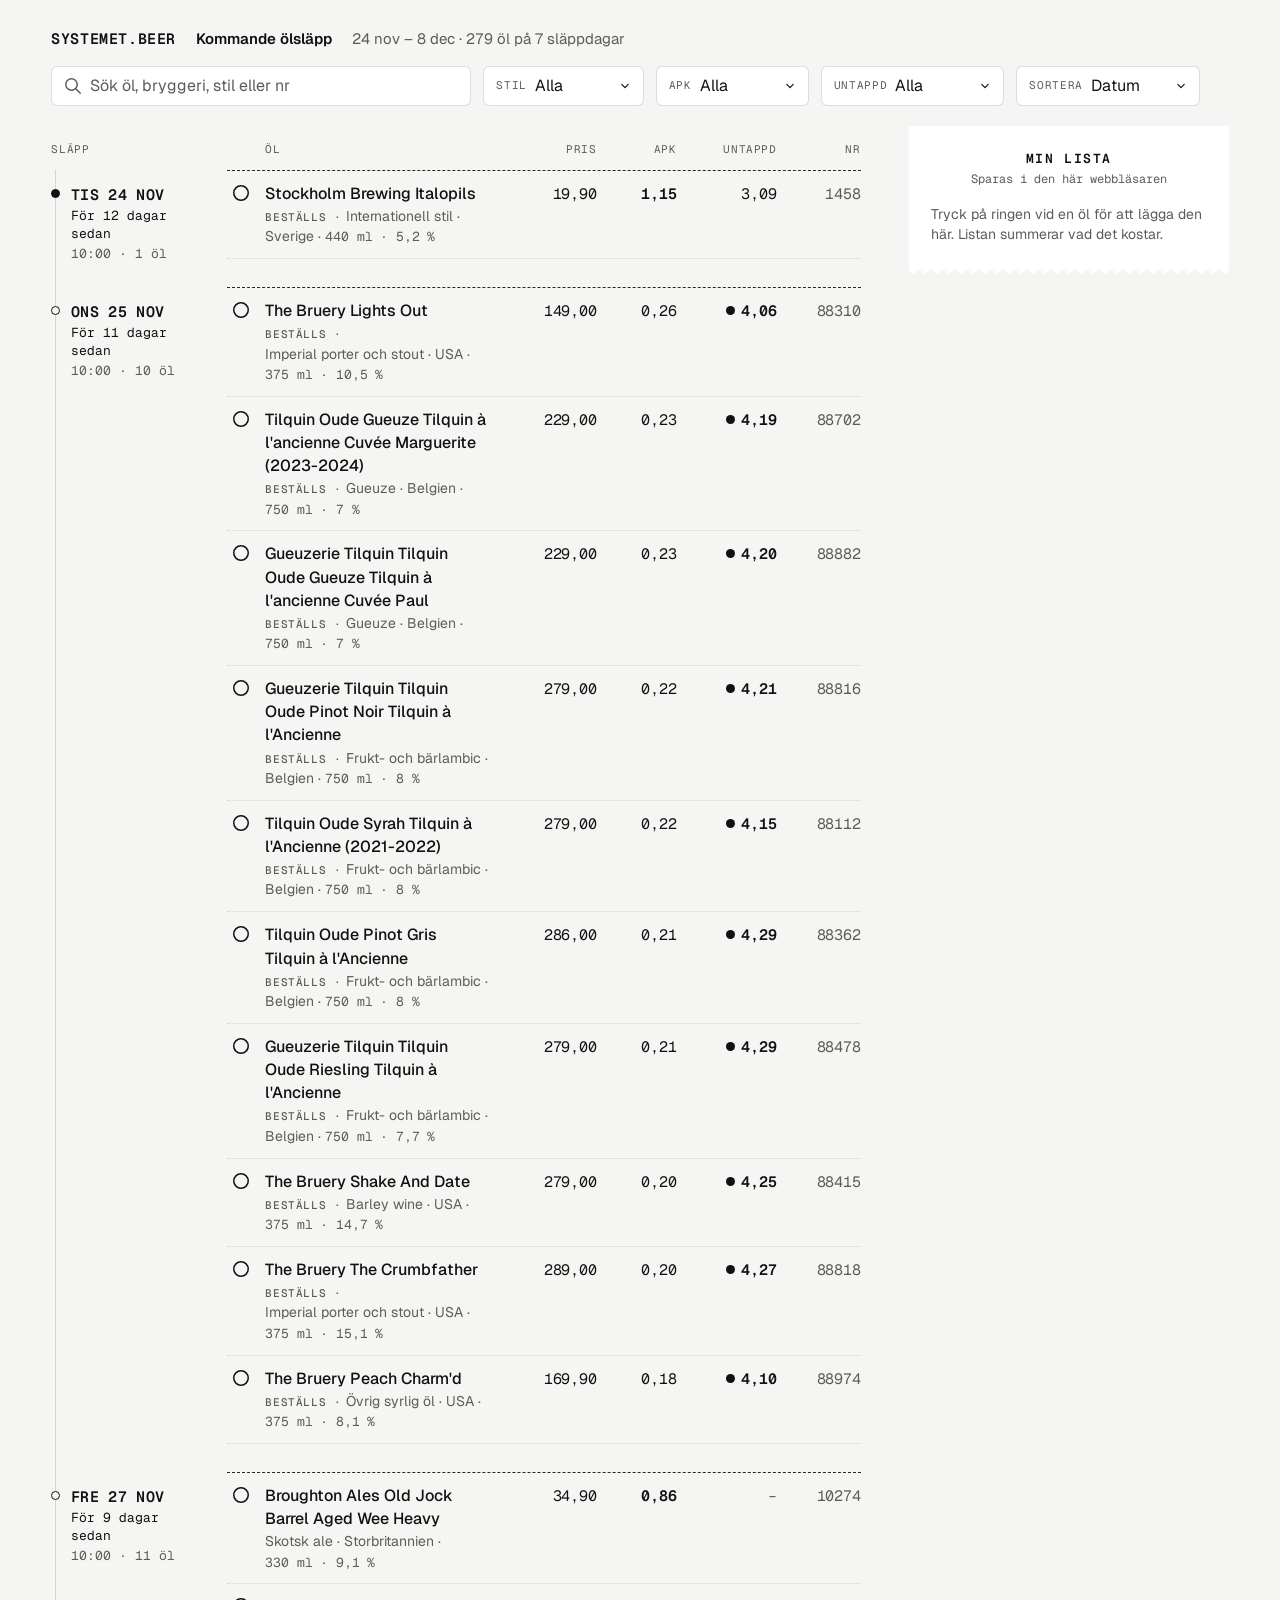
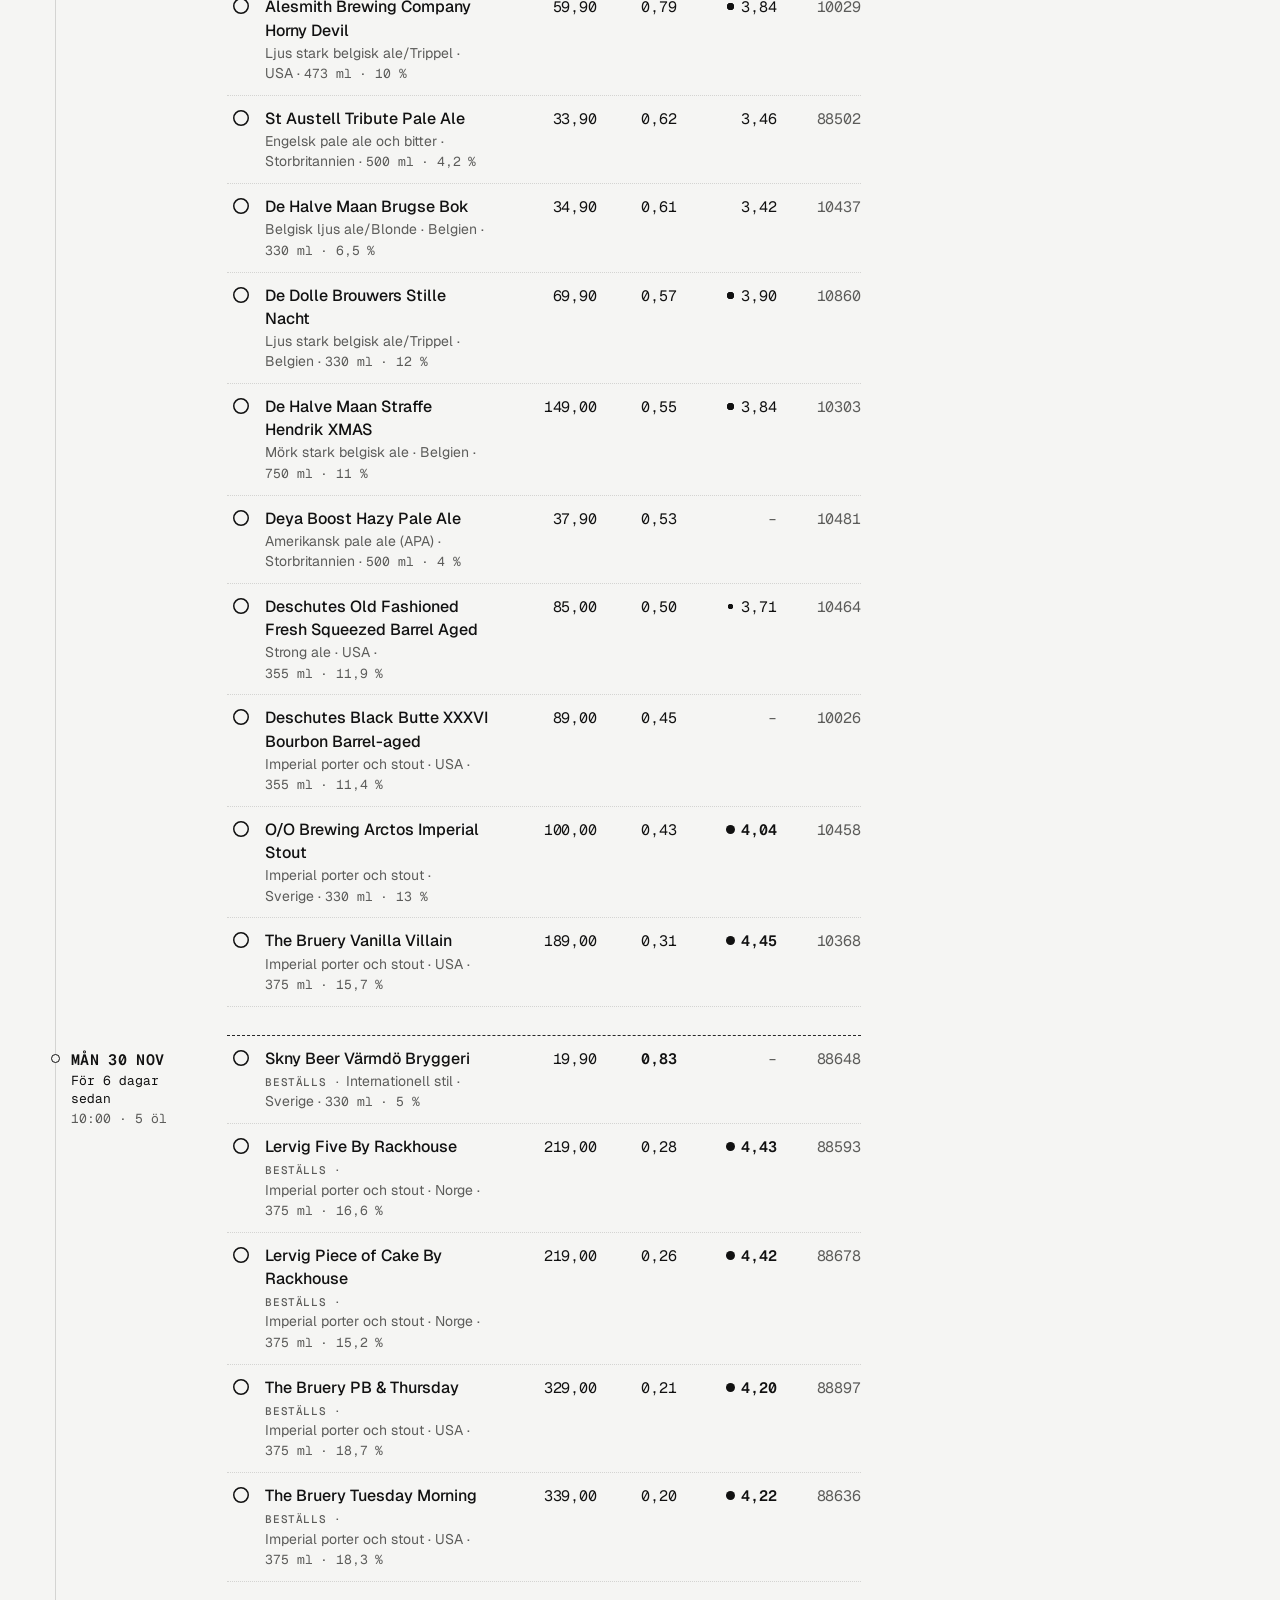
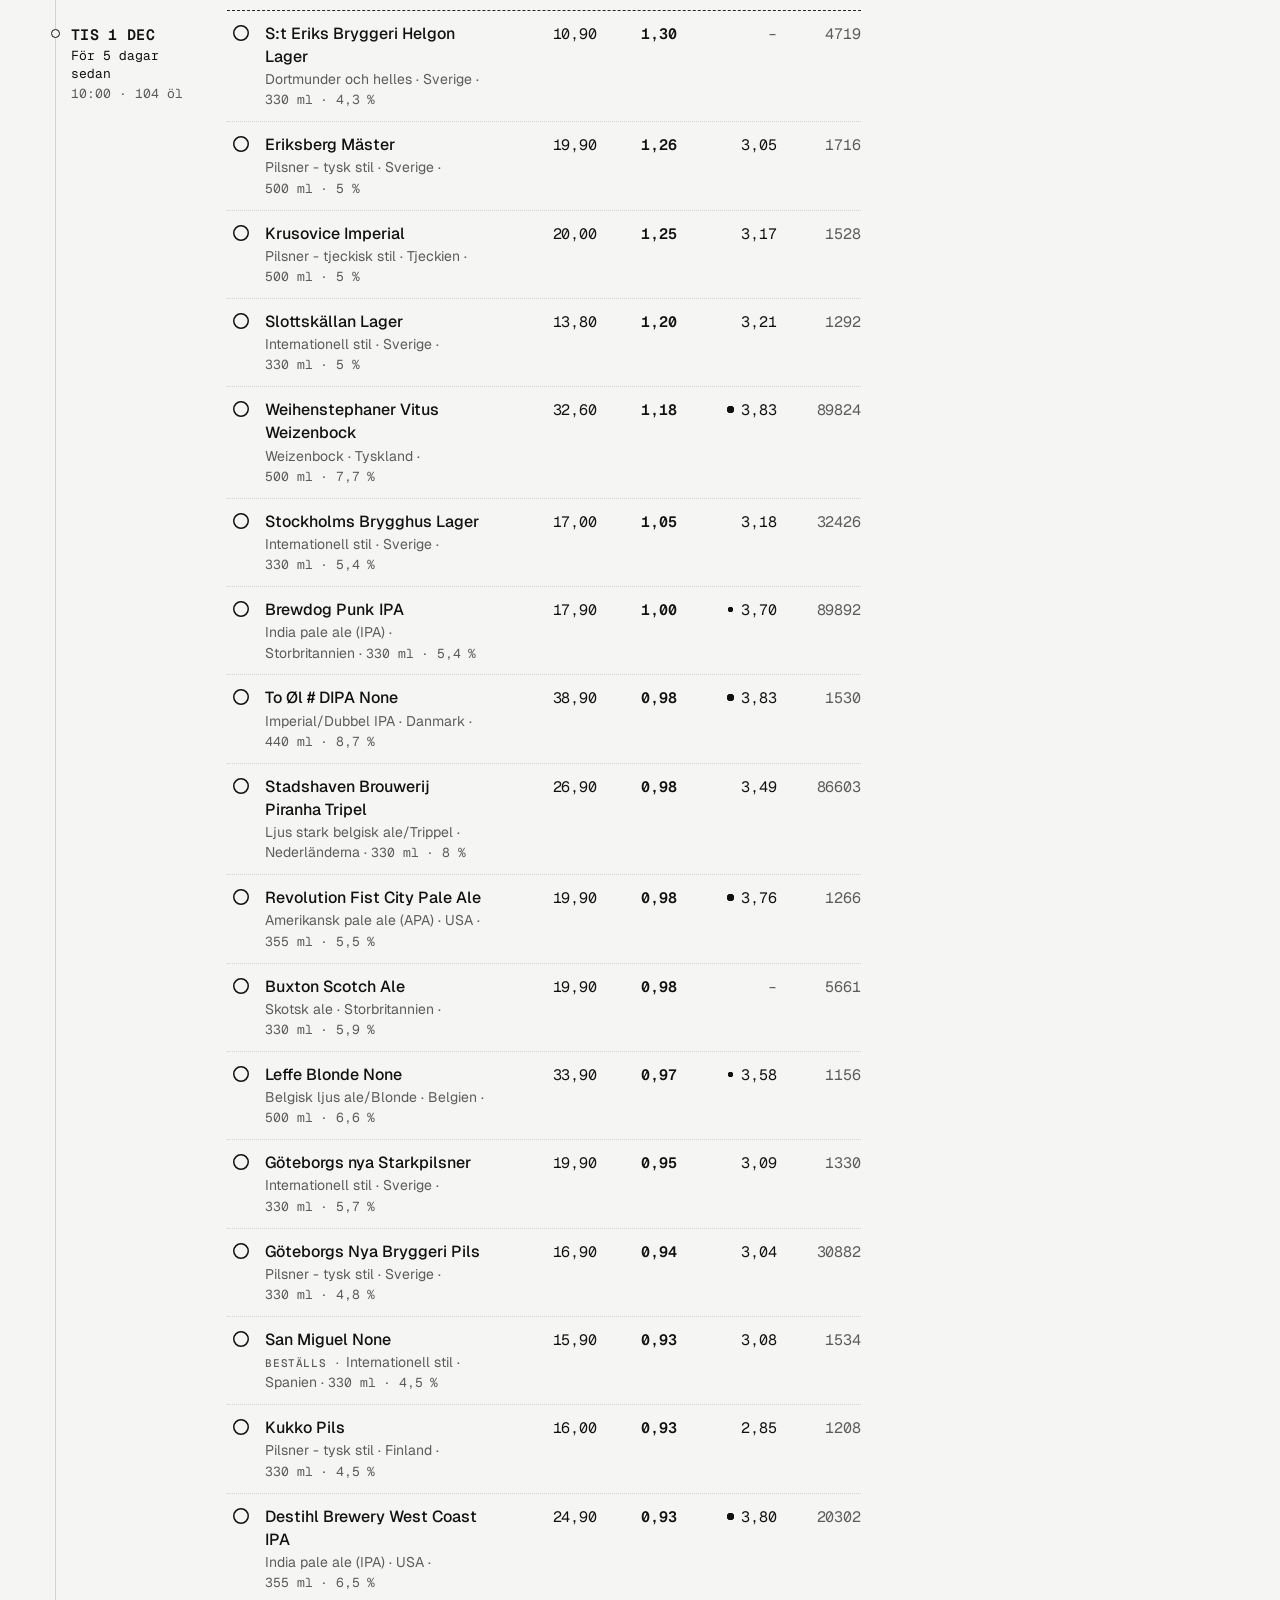
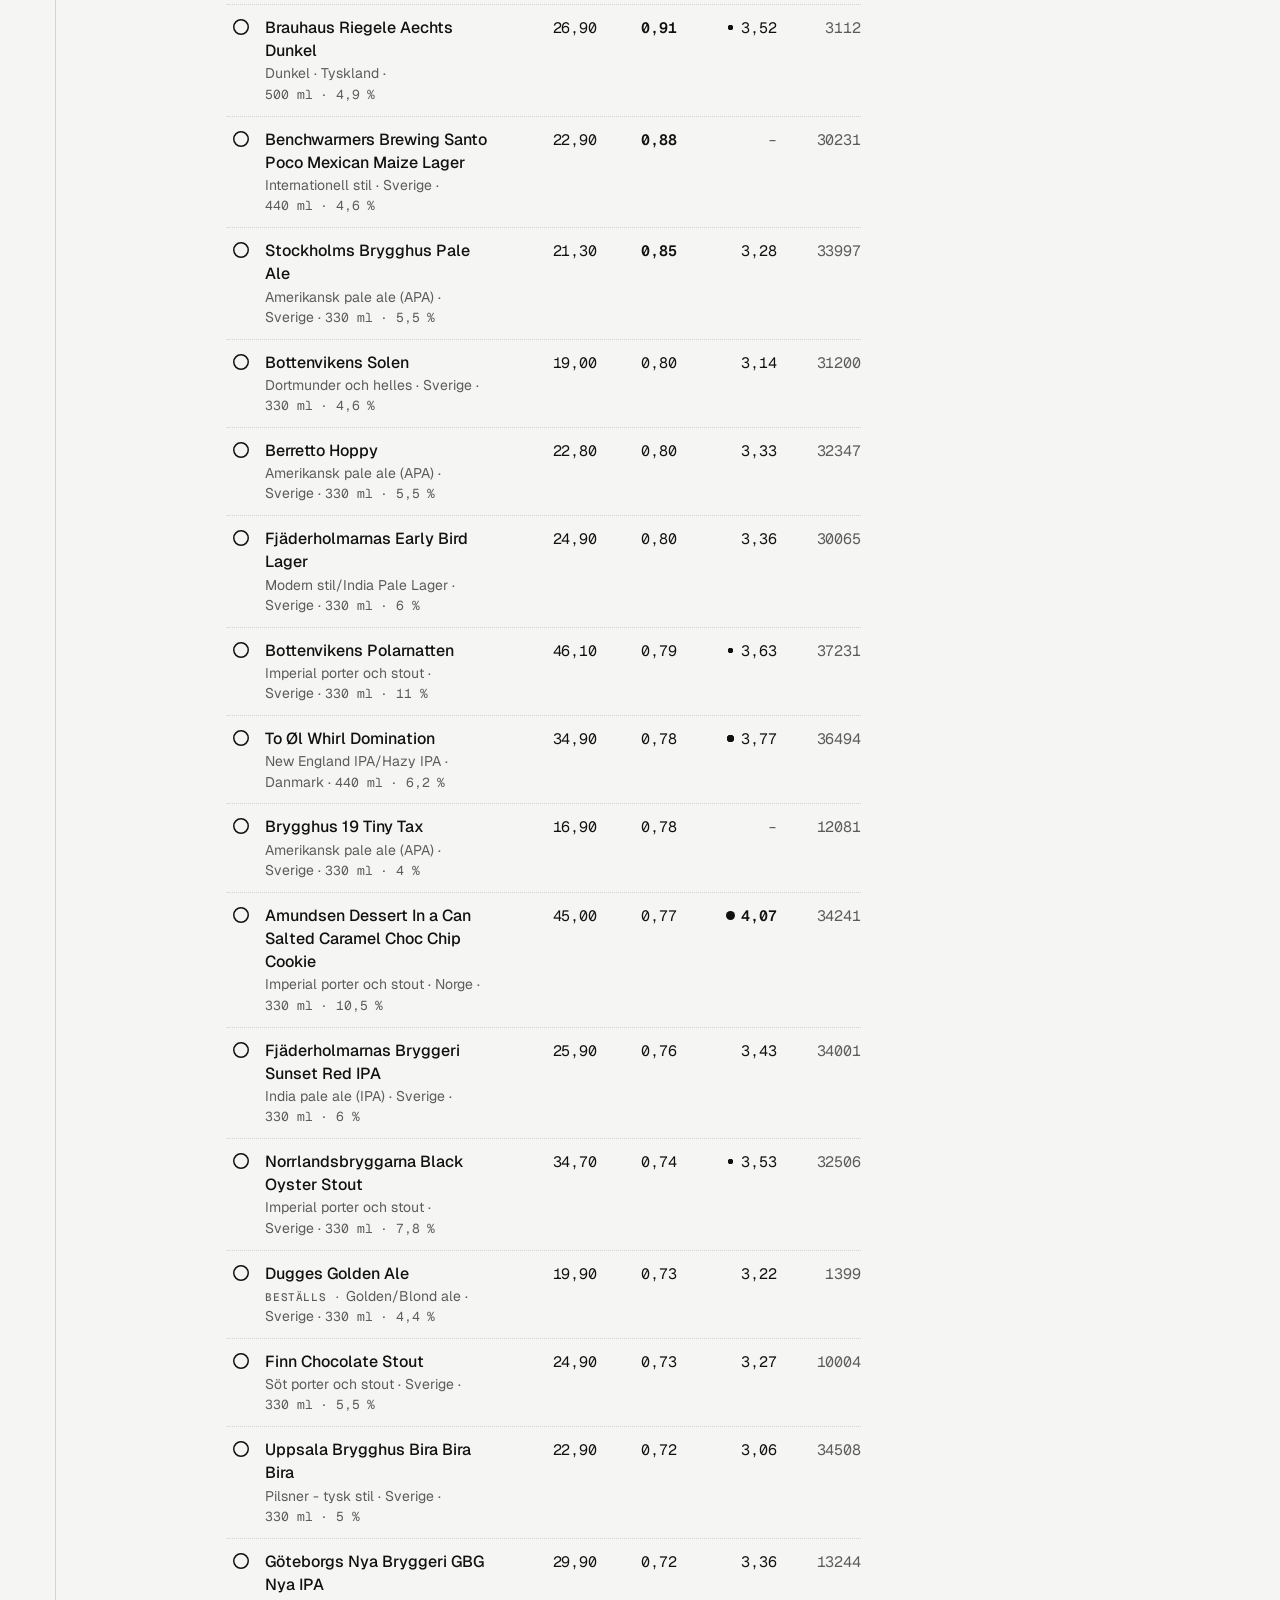
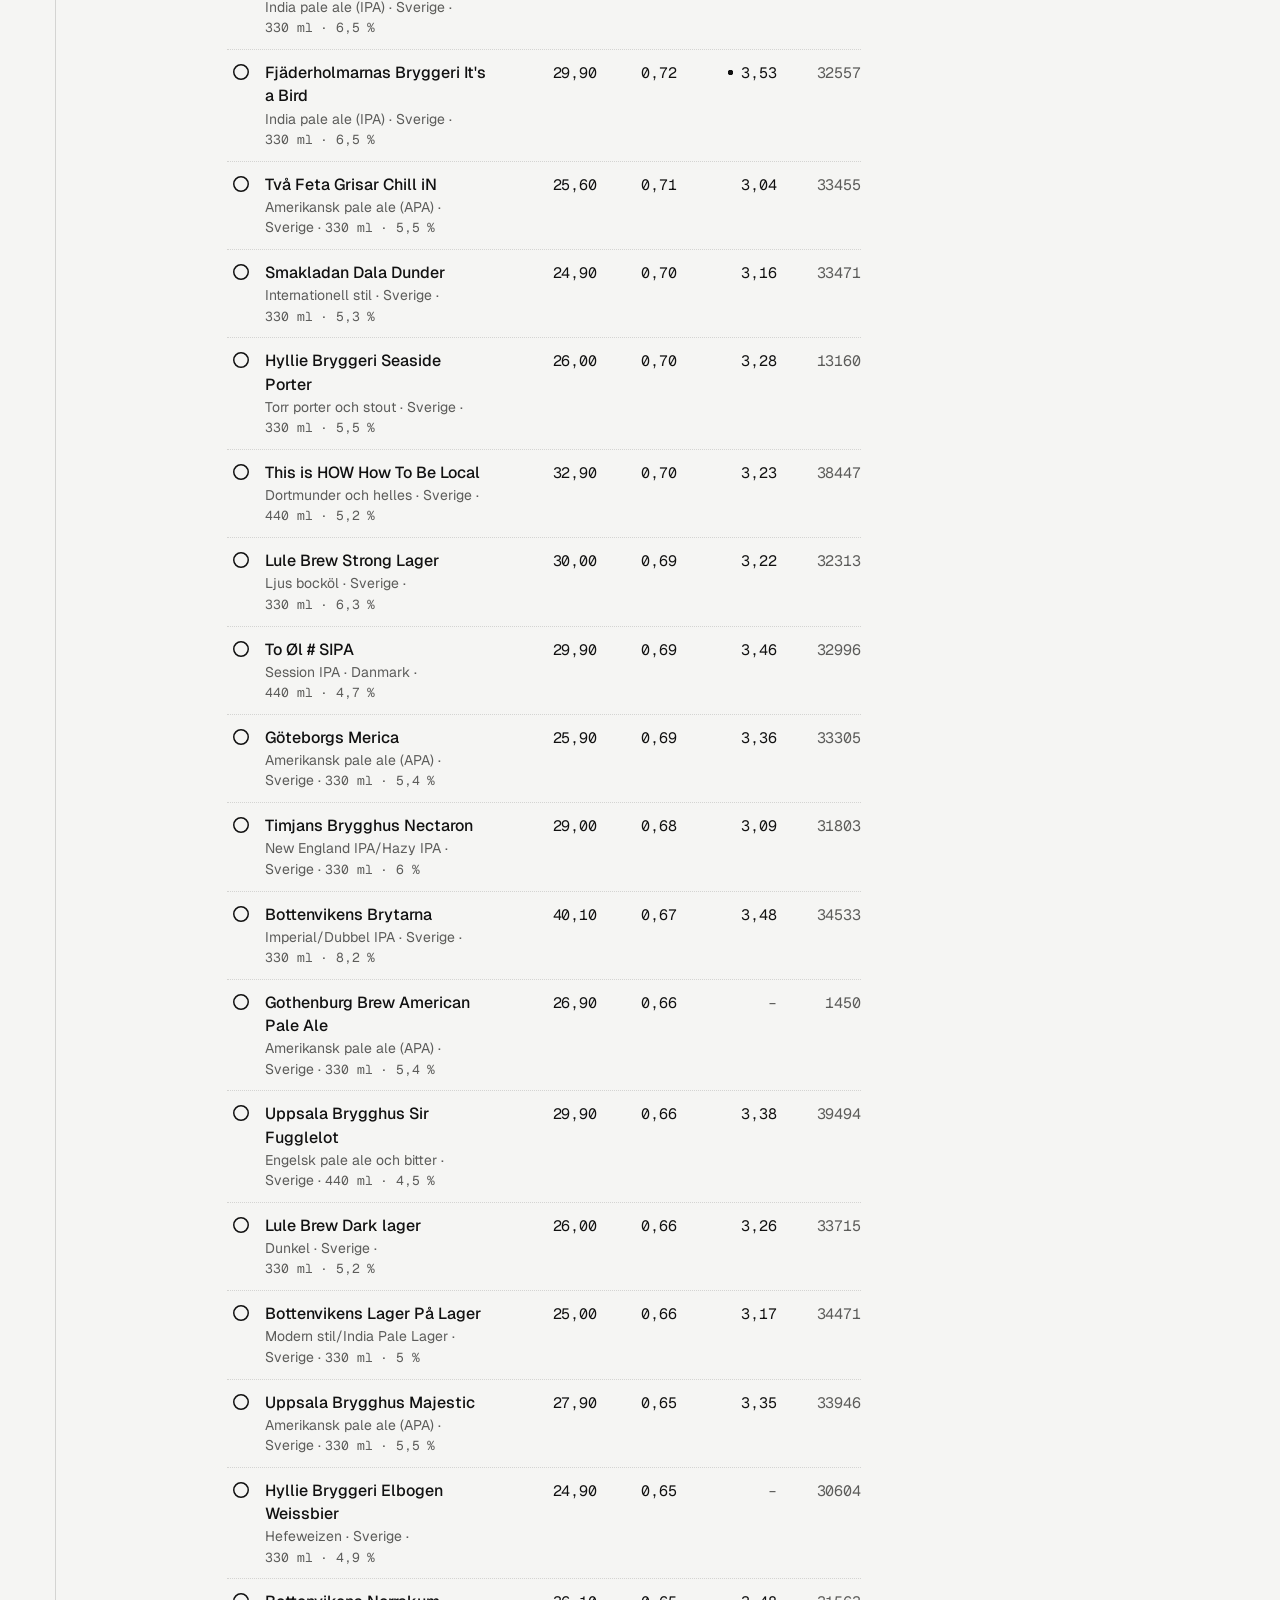
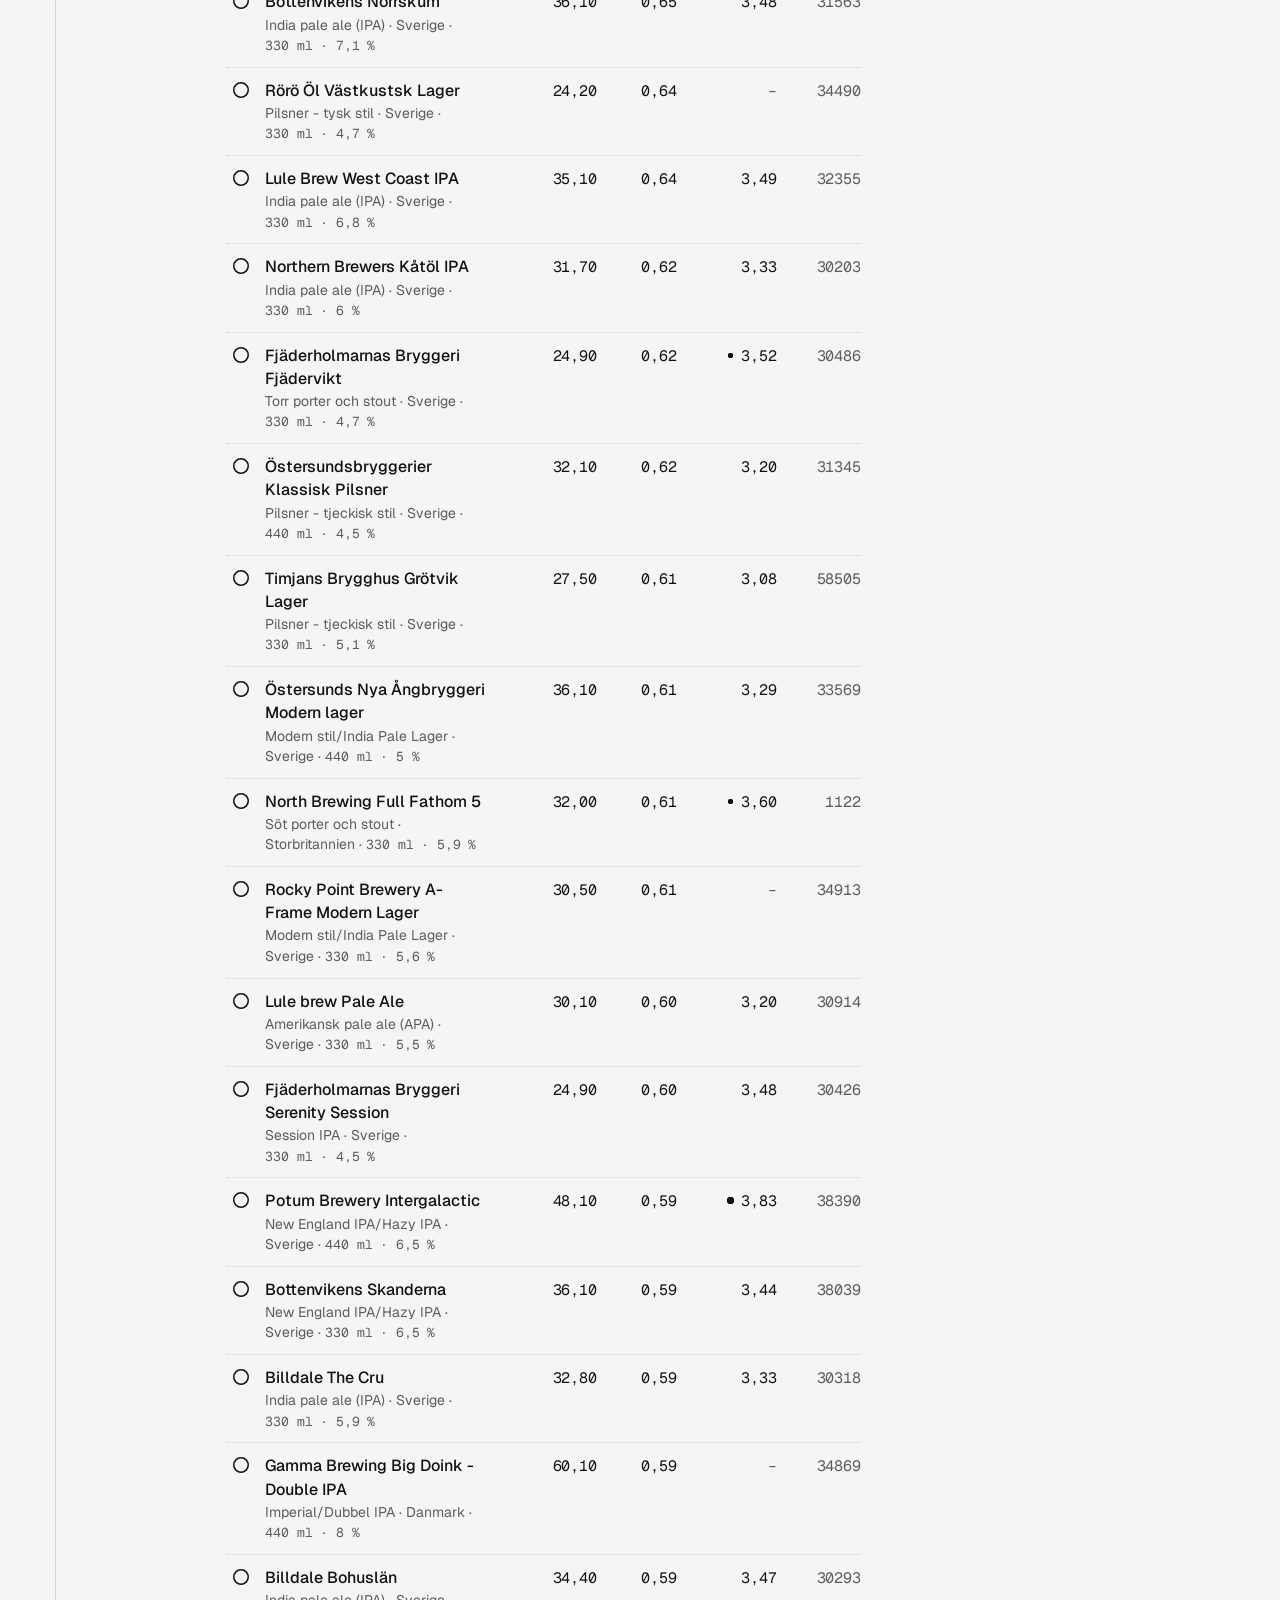
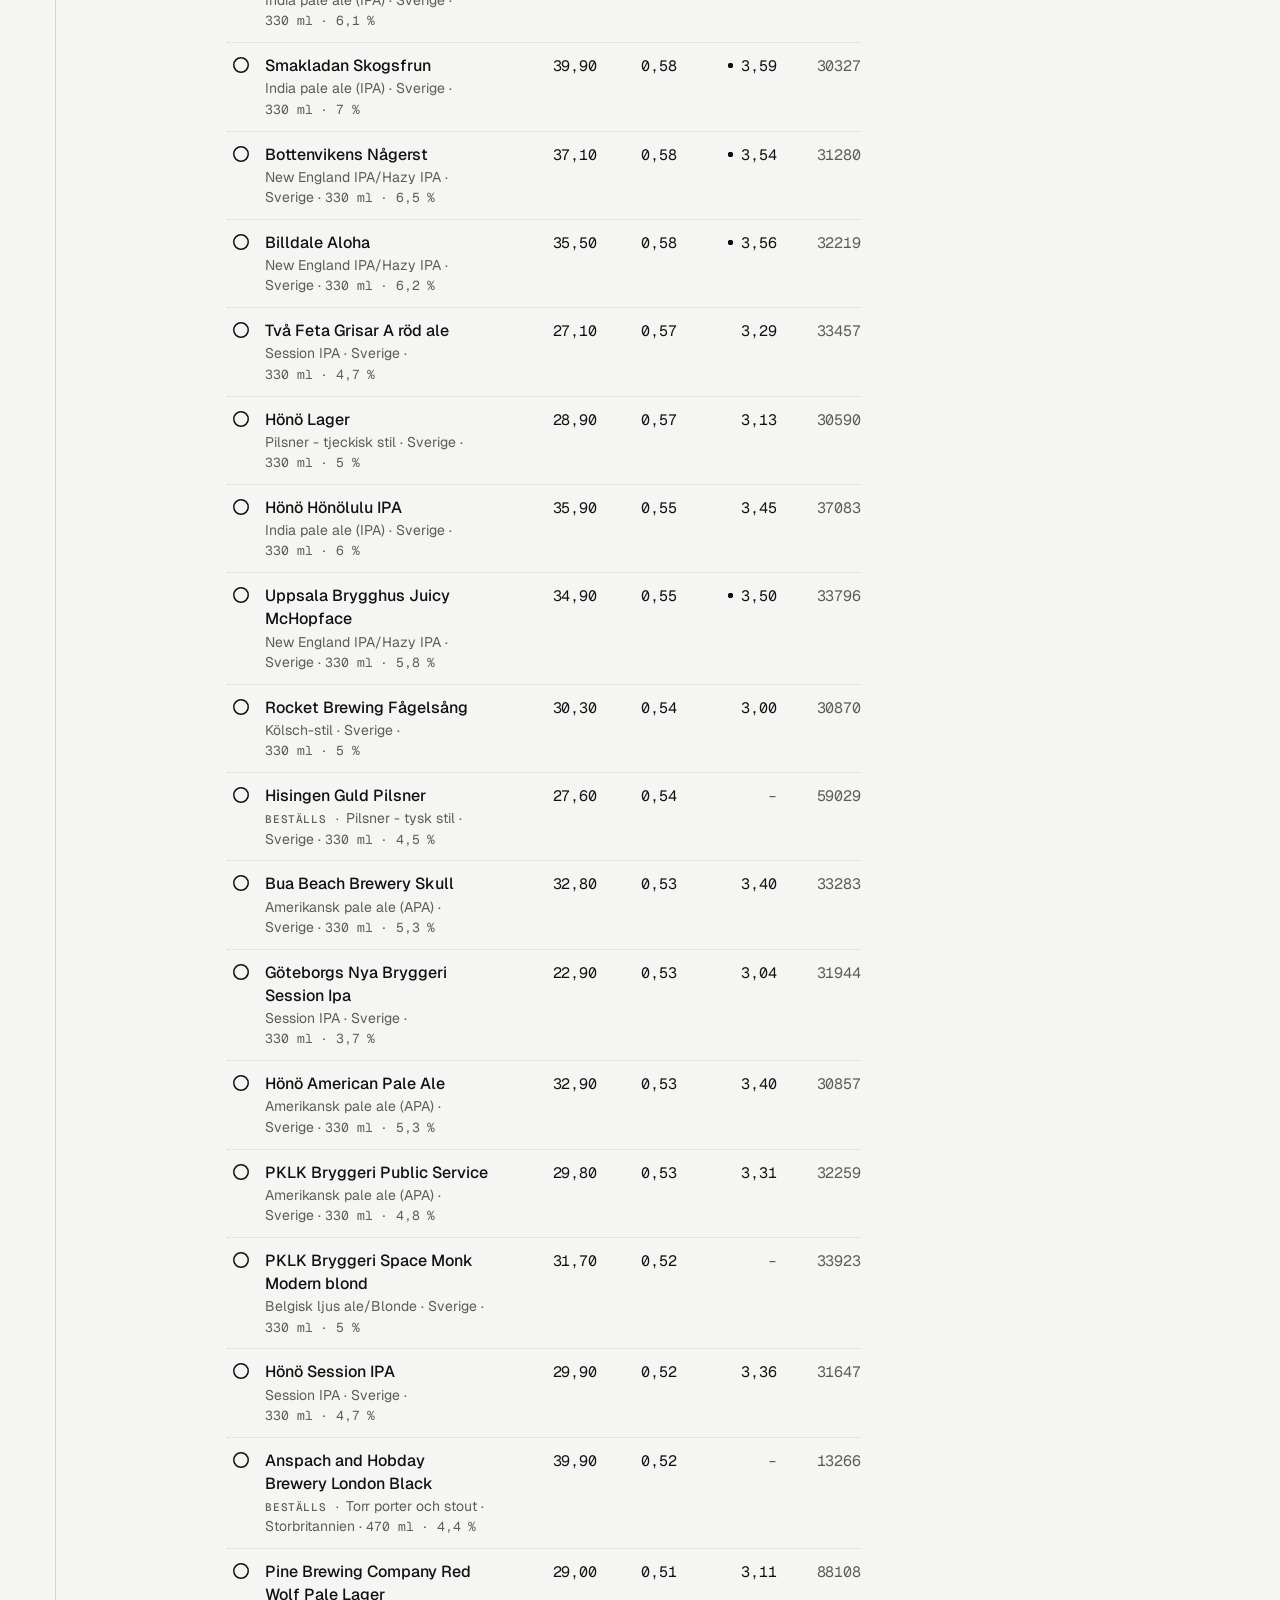
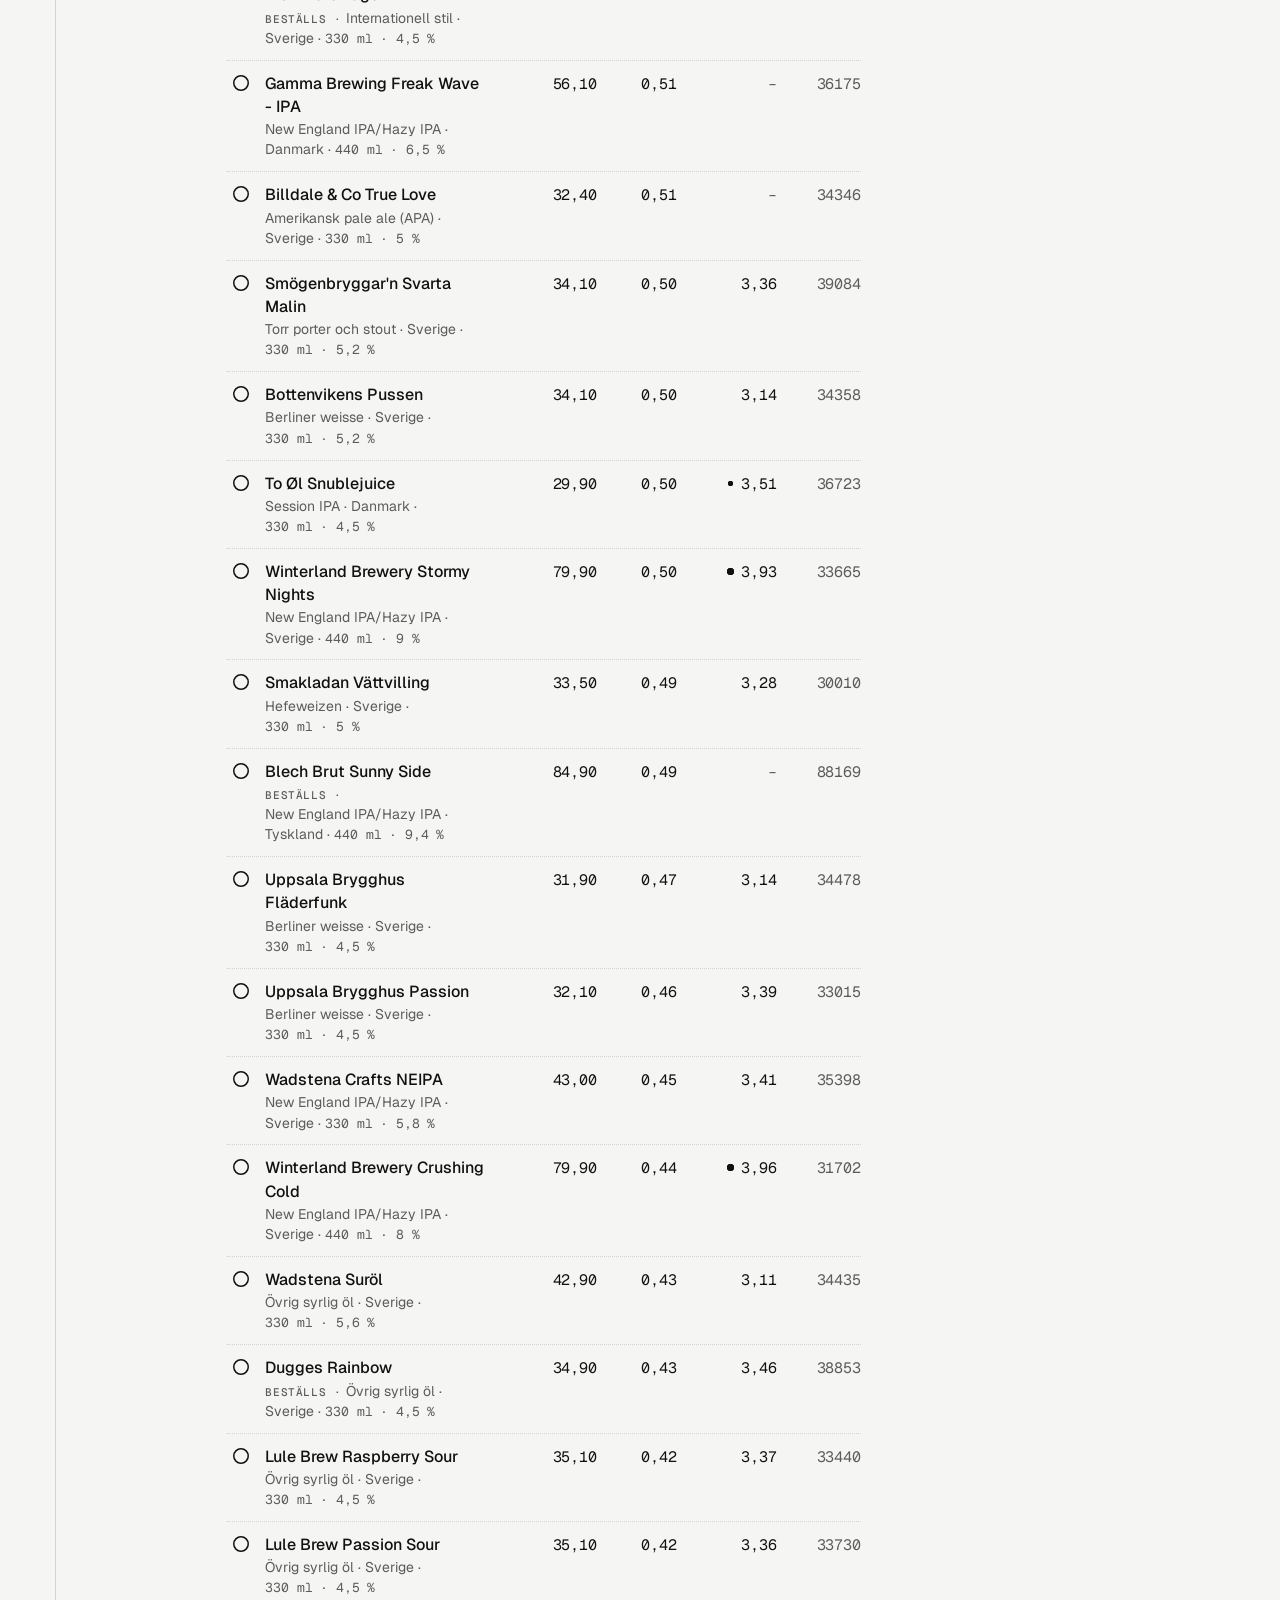
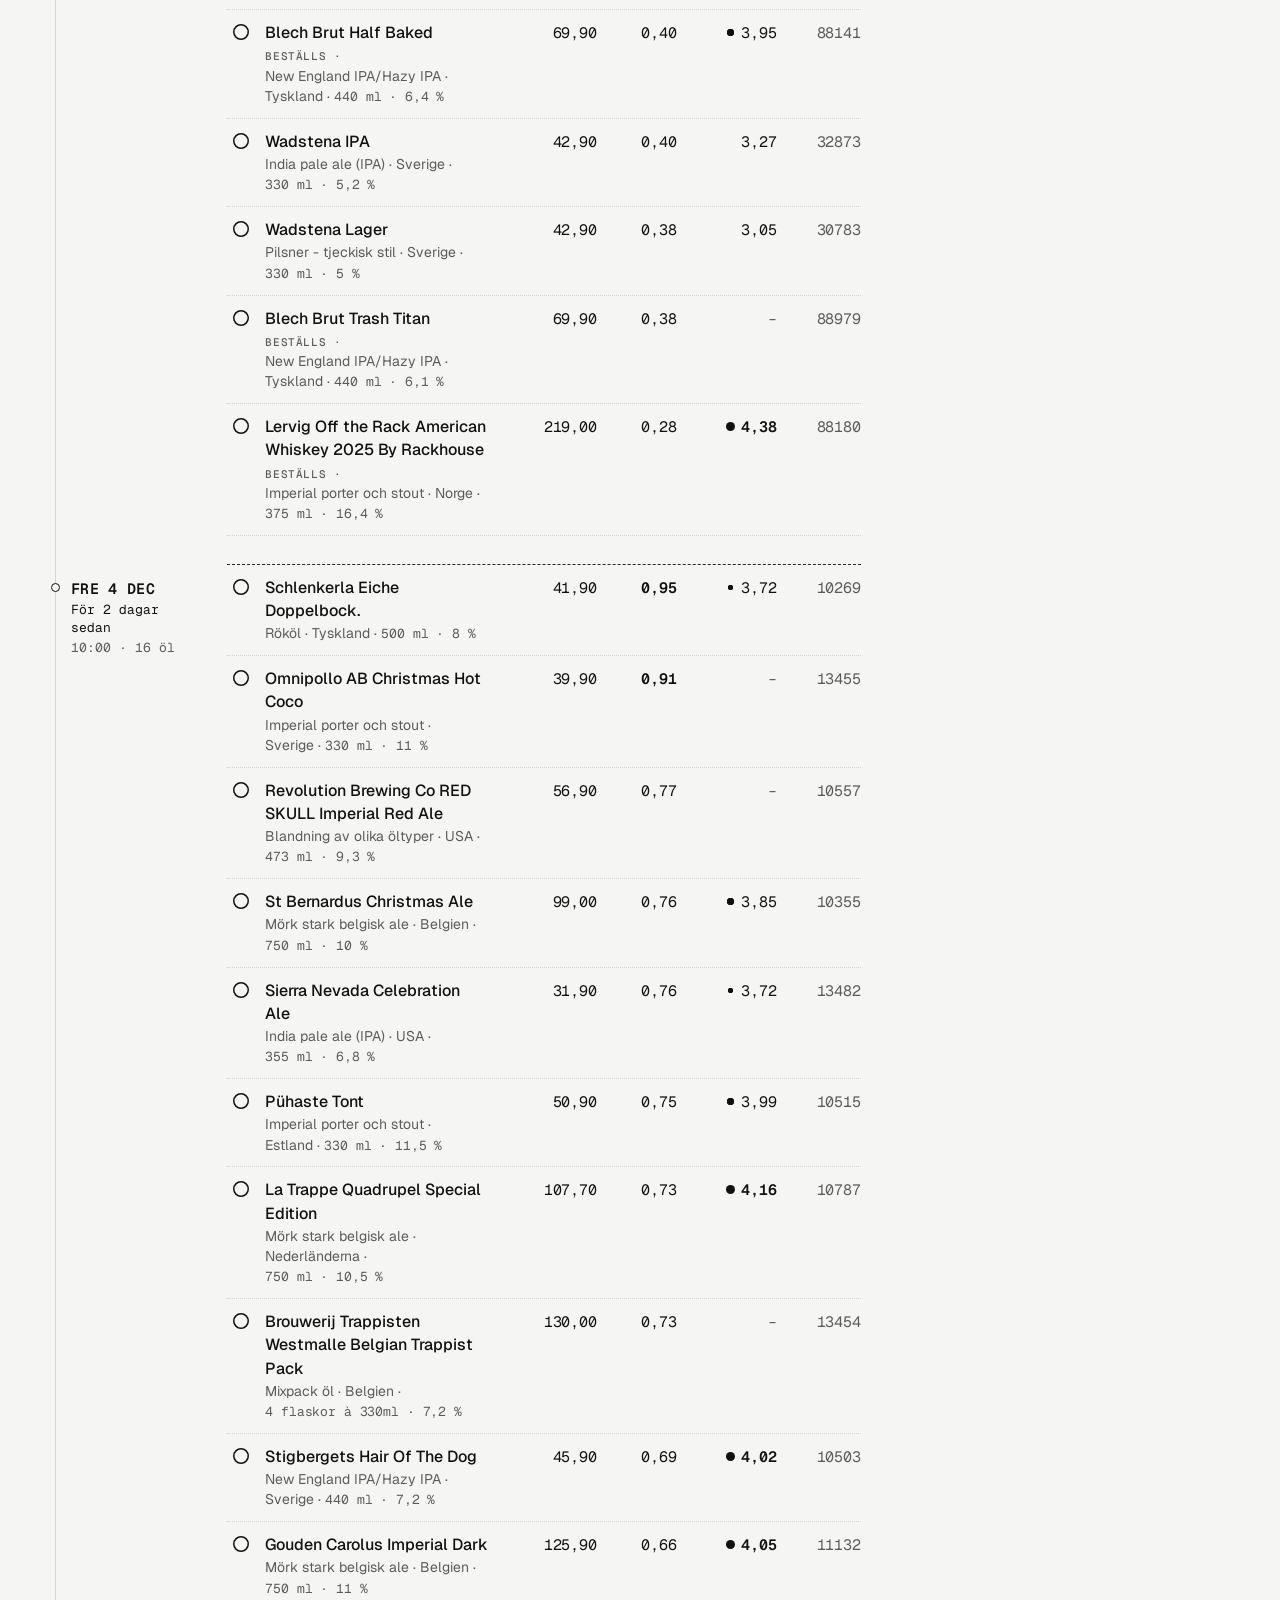
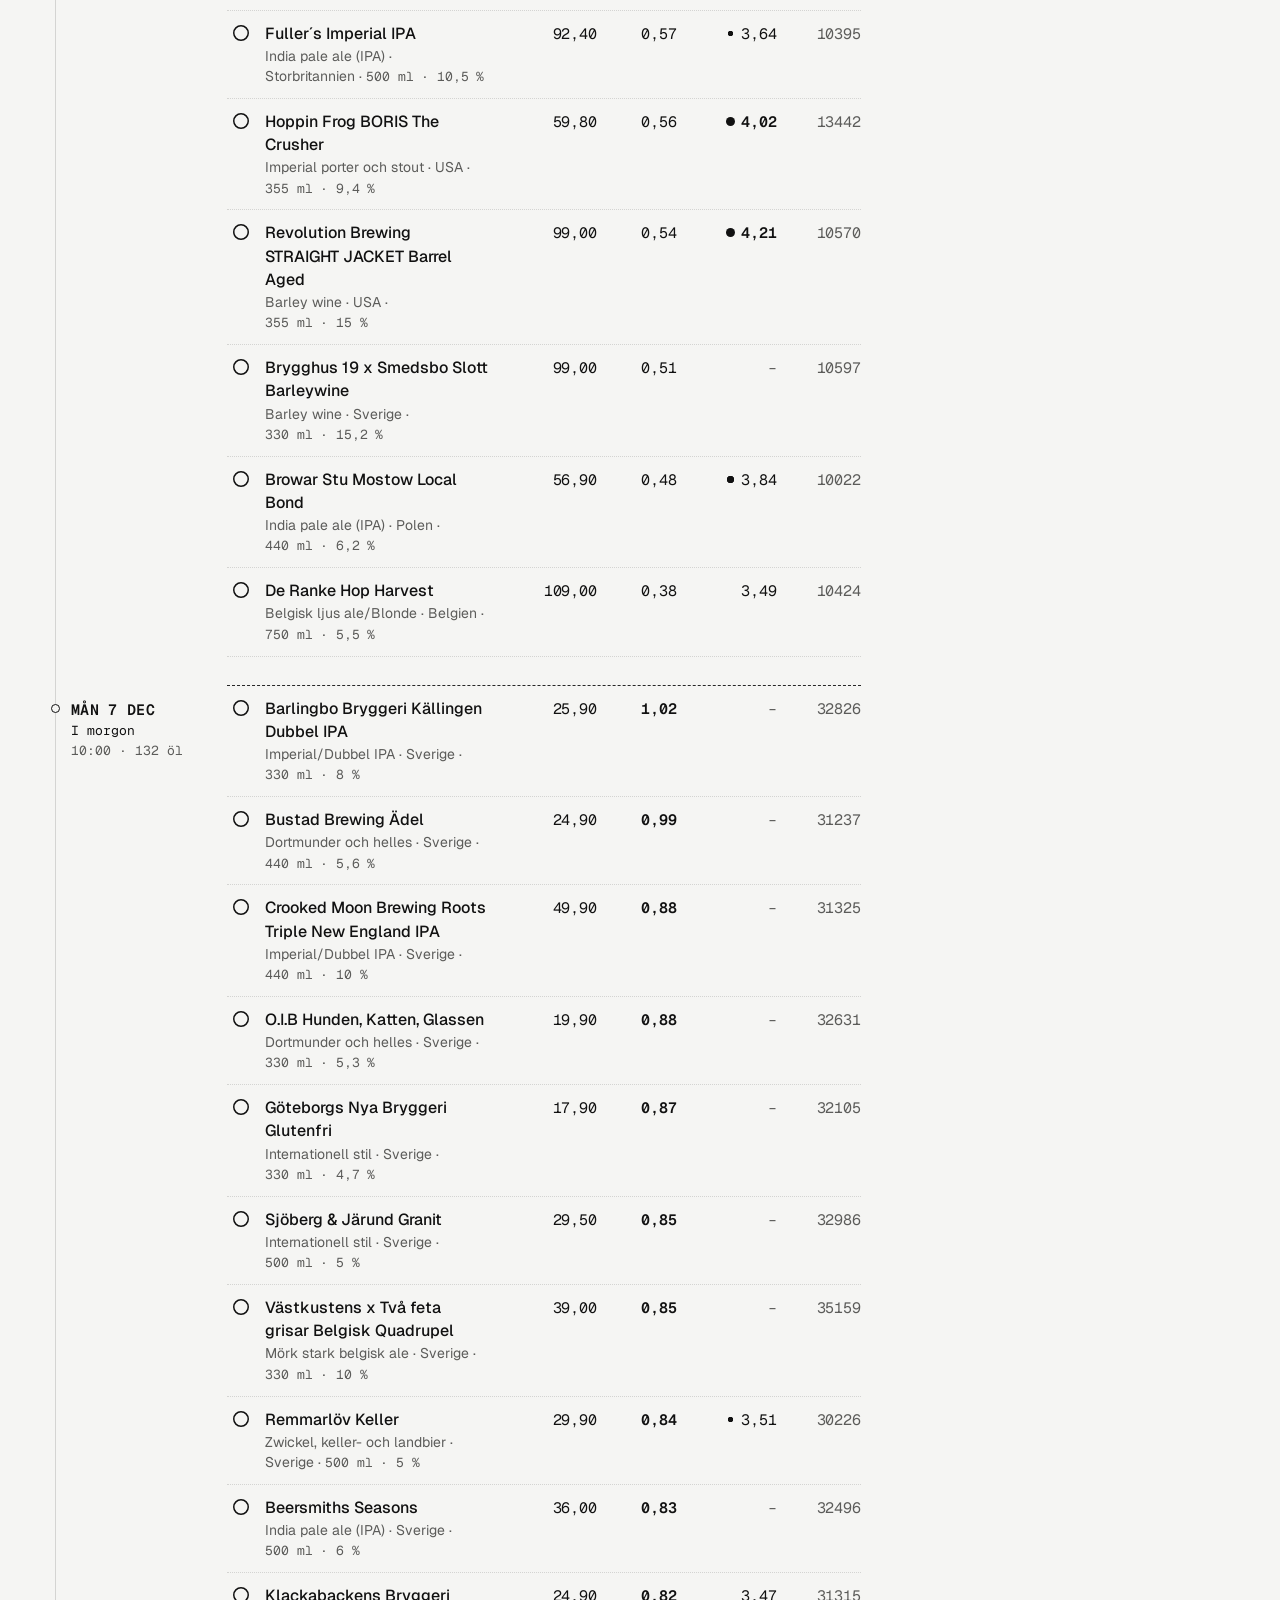
==== commit 4c5329fa: "Update beer data and HTML - 2026-11-24 22:08:28 UTC" ====
--- a/docs/index.html
+++ b/docs/index.html
@@ -21,7 +21,7 @@
             <div class="masthead-title">
                 <a class="wordmark" href="./">systemet.beer</a>
                 <h1>Kommande ölsläpp</h1>
-                <p class="masthead-sub">23 nov – 7 dec · <span class="num">284</span> öl på 8 släppdagar</p>
+                <p class="masthead-sub">24 nov – 8 dec · <span class="num">279</span> öl på 7 släppdagar</p>
             </div>
 
             <form class="toolbar" role="search" onsubmit="return false">
@@ -107,233 +107,10 @@
                 <div id="upcoming">
                     
                     
-                    <section class="day is-next" data-date="2026-11-23" aria-labelledby="h-list-2026-11-23">
-    <h2 class="day-stub" id="h-list-2026-11-23">
-        <span class="day-date">Mån 23 Nov</span>
-        <span class="day-relative" data-relative="2026-11-23">I dag</span>
-        <span class="day-when">10:00 · <span class="day-count" data-total="5">5 öl</span></span>
-    </h2>
-
-    <div class="day-lines" id="list-2026-11-23">
-        
-        <article class="line" id="beer-8884632" data-id="8884632"
-            data-name="Sibeeria Ležák Trírmutový" data-category2="Ljus lager"
-            data-apk="0.50" data-price="54.90"
-            data-rating="3.76" data-date="2026-11-23"
-            data-short-date="23 nov" data-search="sibeeria ležák trírmutový sibeeria brewery ljus lager pilsner - tjeckisk stil tjeckien 8884632 88846"
-            data-parent-id="list-2026-11-23">
-            <button type="button" class="mark" aria-pressed="false" aria-label="Spara Sibeeria Ležák Trírmutový i min lista">
-                <svg viewBox="0 0 20 20" aria-hidden="true"><circle cx="10" cy="10" r="7.25" /><path class="tick" d="M6.5 10.25l2.4 2.4 4.6-5" /></svg>
-            </button>
-            <button type="button" class="line-main" aria-expanded="false" aria-controls="d-8884632">
-                <span class="col-name">
-                    <span class="line-name">Sibeeria Ležák Trírmutový</span>
-                    <span class="line-sub"><span class="seg tag" title="Beställningsvara: finns inte på hyllan, beställs till butik">Beställs ·</span> <span class="seg line-date">mån 23 nov ·</span> <span class="seg">Pilsner - tjeckisk stil ·</span> <span class="seg seg-country">Tjeckien ·</span> <span class="seg num">500 ml · 5,5 %</span></span>
-                </span>
-                <span class="col-num line-price num">54,90</span>
-                <span class="col-num line-apk num"><span class="unit">APK </span>0,50</span>
-                <span class="col-num line-rating num" data-tier="2"><span class="unit">Untappd </span><i class="dot" aria-hidden="true"></i>3,76</span>
-                <span class="col-num col-nr num">88846</span>
-            </button>
-            <div class="line-detail" id="d-8884632" hidden>
-                <div class="detail-inner">
-                    
-                    <div class="detail-image"><img src="https://product-cdn.systembolaget.se/productimages/70003854/70003854_400.webp" loading="lazy" alt="" width="160" height="160" onerror="this.parentNode.hidden=true"></div>
-                    
-                    <div class="detail-text">
-                        
-                        <dl class="detail-facts">
-                            <div><dt>Bryggeri</dt><dd>Sibeeria Brewery</dd></div>
-                            <div><dt>Ursprung</dt><dd>Tjeckien</dd></div>
-                            <div><dt>Sortiment</dt><dd>Ordervaror</dd></div>
-                            <div><dt>Varunummer</dt><dd class="num">88846</dd></div>
-                            <div><dt>Untappd</dt><dd class="num">3,76 av 447 betyg</dd></div>
-                        </dl>
-                        <p class="detail-links">
-                            <a href="https://www.systembolaget.se/8884632" target="_blank" rel="noopener">Systembolaget<svg class="icon" viewBox="0 0 20 20" aria-hidden="true"><path d="M7 13l6-6M8 7h5v5" /></svg></a>
-                            <a href="https://untappd.com/beer/6459737" target="_blank" rel="noopener">Untappd<svg class="icon" viewBox="0 0 20 20" aria-hidden="true"><path d="M7 13l6-6M8 7h5v5" /></svg></a>
-                        </p>
-                    </div>
-                </div>
-            </div>
-        </article>
-        
-        <article class="line" id="beer-8863801" data-id="8863801"
-            data-name="Sibeeria Fresh Hop Modus" data-category2="Ljus lager"
-            data-apk="0.45" data-price="49.90"
-            data-rating="3.77" data-date="2026-11-23"
-            data-short-date="23 nov" data-search="sibeeria fresh hop modus sibeeria brewery ljus lager pilsner - tjeckisk stil tjeckien 8863801 88638"
-            data-parent-id="list-2026-11-23">
-            <button type="button" class="mark" aria-pressed="false" aria-label="Spara Sibeeria Fresh Hop Modus i min lista">
-                <svg viewBox="0 0 20 20" aria-hidden="true"><circle cx="10" cy="10" r="7.25" /><path class="tick" d="M6.5 10.25l2.4 2.4 4.6-5" /></svg>
-            </button>
-            <button type="button" class="line-main" aria-expanded="false" aria-controls="d-8863801">
-                <span class="col-name">
-                    <span class="line-name">Sibeeria Fresh Hop Modus</span>
-                    <span class="line-sub"><span class="seg tag" title="Beställningsvara: finns inte på hyllan, beställs till butik">Beställs ·</span> <span class="seg line-date">mån 23 nov ·</span> <span class="seg">Pilsner - tjeckisk stil ·</span> <span class="seg seg-country">Tjeckien ·</span> <span class="seg num">500 ml · 4,5 %</span></span>
-                </span>
-                <span class="col-num line-price num">49,90</span>
-                <span class="col-num line-apk num"><span class="unit">APK </span>0,45</span>
-                <span class="col-num line-rating num" data-tier="2"><span class="unit">Untappd </span><i class="dot" aria-hidden="true"></i>3,77</span>
-                <span class="col-num col-nr num">88638</span>
-            </button>
-            <div class="line-detail" id="d-8863801" hidden>
-                <div class="detail-inner">
-                    
-                    <div class="detail-image"><img src="https://product-cdn.systembolaget.se/productimages/70003851/70003851_400.webp" loading="lazy" alt="" width="160" height="160" onerror="this.parentNode.hidden=true"></div>
-                    
-                    <div class="detail-text">
-                        
-                        <dl class="detail-facts">
-                            <div><dt>Bryggeri</dt><dd>Sibeeria Brewery</dd></div>
-                            <div><dt>Ursprung</dt><dd>Tjeckien</dd></div>
-                            <div><dt>Sortiment</dt><dd>Ordervaror</dd></div>
-                            <div><dt>Varunummer</dt><dd class="num">88638</dd></div>
-                            <div><dt>Untappd</dt><dd class="num">3,77 av 110 betyg</dd></div>
-                        </dl>
-                        <p class="detail-links">
-                            <a href="https://www.systembolaget.se/8863801" target="_blank" rel="noopener">Systembolaget<svg class="icon" viewBox="0 0 20 20" aria-hidden="true"><path d="M7 13l6-6M8 7h5v5" /></svg></a>
-                            <a href="https://untappd.com/beer/7613578" target="_blank" rel="noopener">Untappd<svg class="icon" viewBox="0 0 20 20" aria-hidden="true"><path d="M7 13l6-6M8 7h5v5" /></svg></a>
-                        </p>
-                    </div>
-                </div>
-            </div>
-        </article>
-        
-        <article class="line" id="beer-8891103" data-id="8891103"
-            data-name="The Bruery The Gift" data-category2="Ale"
-            data-apk="0.24" data-price="279.00"
-            data-rating="4.15" data-date="2026-11-23"
-            data-short-date="23 nov" data-search="the bruery the gift the bruery ale strong ale usa 8891103 88911"
-            data-parent-id="list-2026-11-23">
-            <button type="button" class="mark" aria-pressed="false" aria-label="Spara The Bruery The Gift i min lista">
-                <svg viewBox="0 0 20 20" aria-hidden="true"><circle cx="10" cy="10" r="7.25" /><path class="tick" d="M6.5 10.25l2.4 2.4 4.6-5" /></svg>
-            </button>
-            <button type="button" class="line-main" aria-expanded="false" aria-controls="d-8891103">
-                <span class="col-name">
-                    <span class="line-name">The Bruery The Gift</span>
-                    <span class="line-sub"><span class="seg tag" title="Beställningsvara: finns inte på hyllan, beställs till butik">Beställs ·</span> <span class="seg line-date">mån 23 nov ·</span> <span class="seg">Strong ale ·</span> <span class="seg seg-country">USA ·</span> <span class="seg num">375 ml · 17,5 %</span></span>
-                </span>
-                <span class="col-num line-price num">279,00</span>
-                <span class="col-num line-apk num"><span class="unit">APK </span>0,24</span>
-                <span class="col-num line-rating num" data-tier="3"><span class="unit">Untappd </span><i class="dot" aria-hidden="true"></i>4,15</span>
-                <span class="col-num col-nr num">88911</span>
-            </button>
-            <div class="line-detail" id="d-8891103" hidden>
-                <div class="detail-inner">
-                    
-                    <div class="detail-image"><img src="https://product-cdn.systembolaget.se/productimages/71238057/71238057_400.webp" loading="lazy" alt="" width="160" height="160" onerror="this.parentNode.hidden=true"></div>
-                    
-                    <div class="detail-text">
-                        
-                        <dl class="detail-facts">
-                            <div><dt>Bryggeri</dt><dd>The Bruery</dd></div>
-                            <div><dt>Ursprung</dt><dd>USA</dd></div>
-                            <div><dt>Sortiment</dt><dd>Ordervaror</dd></div>
-                            <div><dt>Varunummer</dt><dd class="num">88911</dd></div>
-                            <div><dt>Untappd</dt><dd class="num">4,15 av 268 betyg</dd></div>
-                        </dl>
-                        <p class="detail-links">
-                            <a href="https://www.systembolaget.se/8891103" target="_blank" rel="noopener">Systembolaget<svg class="icon" viewBox="0 0 20 20" aria-hidden="true"><path d="M7 13l6-6M8 7h5v5" /></svg></a>
-                            <a href="https://untappd.com/beer/6421863" target="_blank" rel="noopener">Untappd<svg class="icon" viewBox="0 0 20 20" aria-hidden="true"><path d="M7 13l6-6M8 7h5v5" /></svg></a>
-                        </p>
-                    </div>
-                </div>
-            </div>
-        </article>
-        
-        <article class="line" id="beer-8895003" data-id="8895003"
-            data-name="The Bruery Meubles Blender&#39;s Choice" data-category2="Ale"
-            data-apk="0.21" data-price="299.00"
-            data-rating="4.20" data-date="2026-11-23"
-            data-short-date="23 nov" data-search="the bruery meubles blender&#39;s choice the bruery ale old ale usa 8895003 88950"
-            data-parent-id="list-2026-11-23">
-            <button type="button" class="mark" aria-pressed="false" aria-label="Spara The Bruery Meubles Blender&#39;s Choice i min lista">
-                <svg viewBox="0 0 20 20" aria-hidden="true"><circle cx="10" cy="10" r="7.25" /><path class="tick" d="M6.5 10.25l2.4 2.4 4.6-5" /></svg>
-            </button>
-            <button type="button" class="line-main" aria-expanded="false" aria-controls="d-8895003">
-                <span class="col-name">
-                    <span class="line-name">The Bruery Meubles Blender&#39;s Choice</span>
-                    <span class="line-sub"><span class="seg tag" title="Beställningsvara: finns inte på hyllan, beställs till butik">Beställs ·</span> <span class="seg line-date">mån 23 nov ·</span> <span class="seg">Old ale ·</span> <span class="seg seg-country">USA ·</span> <span class="seg num">375 ml · 16,7 %</span></span>
-                </span>
-                <span class="col-num line-price num">299,00</span>
-                <span class="col-num line-apk num"><span class="unit">APK </span>0,21</span>
-                <span class="col-num line-rating num" data-tier="3"><span class="unit">Untappd </span><i class="dot" aria-hidden="true"></i>4,20</span>
-                <span class="col-num col-nr num">88950</span>
-            </button>
-            <div class="line-detail" id="d-8895003" hidden>
-                <div class="detail-inner">
-                    
-                    <div class="detail-image"><img src="https://product-cdn.systembolaget.se/productimages/71238039/71238039_400.webp" loading="lazy" alt="" width="160" height="160" onerror="this.parentNode.hidden=true"></div>
-                    
-                    <div class="detail-text">
-                        
-                        <dl class="detail-facts">
-                            <div><dt>Bryggeri</dt><dd>The Bruery</dd></div>
-                            <div><dt>Ursprung</dt><dd>USA</dd></div>
-                            <div><dt>Sortiment</dt><dd>Ordervaror</dd></div>
-                            <div><dt>Varunummer</dt><dd class="num">88950</dd></div>
-                            <div><dt>Untappd</dt><dd class="num">4,20 av 232 betyg</dd></div>
-                        </dl>
-                        <p class="detail-links">
-                            <a href="https://www.systembolaget.se/8895003" target="_blank" rel="noopener">Systembolaget<svg class="icon" viewBox="0 0 20 20" aria-hidden="true"><path d="M7 13l6-6M8 7h5v5" /></svg></a>
-                            <a href="https://untappd.com/beer/6249056" target="_blank" rel="noopener">Untappd<svg class="icon" viewBox="0 0 20 20" aria-hidden="true"><path d="M7 13l6-6M8 7h5v5" /></svg></a>
-                        </p>
-                    </div>
-                </div>
-            </div>
-        </article>
-        
-        <article class="line" id="beer-88364" data-id="88364"
-            data-name="Boerenerf Biet" data-category2="Syrlig öl"
-            data-apk="0.17" data-price="269.00"
-            data-rating="4.02" data-date="2026-11-23"
-            data-short-date="23 nov" data-search="boerenerf biet  syrlig öl frukt- och bärlambic belgien 88364 88364"
-            data-parent-id="list-2026-11-23">
-            <button type="button" class="mark" aria-pressed="false" aria-label="Spara Boerenerf Biet i min lista">
-                <svg viewBox="0 0 20 20" aria-hidden="true"><circle cx="10" cy="10" r="7.25" /><path class="tick" d="M6.5 10.25l2.4 2.4 4.6-5" /></svg>
-            </button>
-            <button type="button" class="line-main" aria-expanded="false" aria-controls="d-88364">
-                <span class="col-name">
-                    <span class="line-name">Boerenerf Biet</span>
-                    <span class="line-sub"><span class="seg tag" title="Beställningsvara: finns inte på hyllan, beställs till butik">Beställs ·</span> <span class="seg line-date">mån 23 nov ·</span> <span class="seg">Frukt- och bärlambic ·</span> <span class="seg seg-country">Belgien ·</span> <span class="seg num">750 ml · 6,1 %</span></span>
-                </span>
-                <span class="col-num line-price num">269,00</span>
-                <span class="col-num line-apk num"><span class="unit">APK </span>0,17</span>
-                <span class="col-num line-rating num" data-tier="3"><span class="unit">Untappd </span><i class="dot" aria-hidden="true"></i>4,02</span>
-                <span class="col-num col-nr num">88364</span>
-            </button>
-            <div class="line-detail" id="d-88364" hidden>
-                <div class="detail-inner">
-                    
-                    <div class="detail-image"><img src="https://product-cdn.systembolaget.se/productimages/70703914/70703914_400.webp" loading="lazy" alt="" width="160" height="160" onerror="this.parentNode.hidden=true"></div>
-                    
-                    <div class="detail-text">
-                        
-                        <dl class="detail-facts">
-                            
-                            <div><dt>Ursprung</dt><dd>Belgien</dd></div>
-                            <div><dt>Sortiment</dt><dd>Ordervaror</dd></div>
-                            <div><dt>Varunummer</dt><dd class="num">88364</dd></div>
-                            <div><dt>Untappd</dt><dd class="num">4,02 av 466 betyg</dd></div>
-                        </dl>
-                        <p class="detail-links">
-                            <a href="https://www.systembolaget.se/88364" target="_blank" rel="noopener">Systembolaget<svg class="icon" viewBox="0 0 20 20" aria-hidden="true"><path d="M7 13l6-6M8 7h5v5" /></svg></a>
-                            <a href="https://untappd.com/beer/5801869" target="_blank" rel="noopener">Untappd<svg class="icon" viewBox="0 0 20 20" aria-hidden="true"><path d="M7 13l6-6M8 7h5v5" /></svg></a>
-                        </p>
-                    </div>
-                </div>
-            </div>
-        </article>
-        
-    </div>
-</section>
-                    
-                    
-                    <section class="day" data-date="2026-11-24" aria-labelledby="h-list-2026-11-24">
+                    <section class="day is-next" data-date="2026-11-24" aria-labelledby="h-list-2026-11-24">
     <h2 class="day-stub" id="h-list-2026-11-24">
         <span class="day-date">Tis 24 Nov</span>
-        <span class="day-relative" data-relative="2026-11-24">I morgon</span>
+        <span class="day-relative" data-relative="2026-11-24">I dag</span>
         <span class="day-when">10:00 · <span class="day-count" data-total="1">1 öl</span></span>
     </h2>
 
@@ -388,7 +165,7 @@
                     <section class="day" data-date="2026-11-25" aria-labelledby="h-list-2026-11-25">
     <h2 class="day-stub" id="h-list-2026-11-25">
         <span class="day-date">Ons 25 Nov</span>
-        <span class="day-relative" data-relative="2026-11-25">Om 2 dagar</span>
+        <span class="day-relative" data-relative="2026-11-25">I morgon</span>
         <span class="day-when">10:00 · <span class="day-count" data-total="10">10 öl</span></span>
     </h2>
 
@@ -821,7 +598,7 @@
                     <section class="day" data-date="2026-11-27" aria-labelledby="h-list-2026-11-27">
     <h2 class="day-stub" id="h-list-2026-11-27">
         <span class="day-date">Fre 27 Nov</span>
-        <span class="day-relative" data-relative="2026-11-27">Om 4 dagar</span>
+        <span class="day-relative" data-relative="2026-11-27">Om 3 dagar</span>
         <span class="day-when">10:00 · <span class="day-count" data-total="11">11 öl</span></span>
     </h2>
 
@@ -1296,7 +1073,7 @@
                     <section class="day" data-date="2026-11-30" aria-labelledby="h-list-2026-11-30">
     <h2 class="day-stub" id="h-list-2026-11-30">
         <span class="day-date">Mån 30 Nov</span>
-        <span class="day-relative" data-relative="2026-11-30">Om 7 dagar</span>
+        <span class="day-relative" data-relative="2026-11-30">Om 6 dagar</span>
         <span class="day-when">10:00 · <span class="day-count" data-total="5">5 öl</span></span>
     </h2>
 
@@ -1519,7 +1296,7 @@
                     <section class="day" data-date="2026-12-01" aria-labelledby="h-list-2026-12-01">
     <h2 class="day-stub" id="h-list-2026-12-01">
         <span class="day-date">Tis 1 Dec</span>
-        <span class="day-relative" data-relative="2026-12-01">Om 8 dagar</span>
+        <span class="day-relative" data-relative="2026-12-01">Om 7 dagar</span>
         <span class="day-when">10:00 · <span class="day-count" data-total="104">104 öl</span></span>
     </h2>
 
@@ -1844,7 +1621,7 @@
                     <div class="detail-image"><img src="https://product-cdn.systembolaget.se/productimages/69139340/69139340_400.webp" loading="lazy" alt="" width="160" height="160" onerror="this.parentNode.hidden=true"></div>
                     
                     <div class="detail-text">
-                        
+                        <p class="detail-taste">Humlearomatisk, fruktig smak med tydlig beska och liten sötma, inslag av torkad ananas, tallbarr, mango, sockerkaka och grapefrukt.</p>
                         <dl class="detail-facts">
                             <div><dt>Bryggeri</dt><dd>To Øl</dd></div>
                             <div><dt>Ursprung</dt><dd>Danmark</dd></div>
@@ -2516,7 +2293,7 @@
                     <div class="detail-image"><img src="https://product-cdn.systembolaget.se/productimages/69336556/69336556_400.webp" loading="lazy" alt="" width="160" height="160" onerror="this.parentNode.hidden=true"></div>
                     
                     <div class="detail-text">
-                        
+                        <p class="detail-taste">Nyanserad, maltig, söt smak med inslag av kavring, mörk choklad, espressokaffe, lakritsfudge, romrussin, vanilj och nötter.</p>
                         <dl class="detail-facts">
                             <div><dt>Bryggeri</dt><dd>Bottenvikens bryggeri</dd></div>
                             <div><dt>Ursprung</dt><dd>Norrbottens län, Sverige</dd></div>
@@ -2642,7 +2419,7 @@
                     <div class="detail-image"><img src="https://product-cdn.systembolaget.se/productimages/68322441/68322441_400.webp" loading="lazy" alt="" width="160" height="160" onerror="this.parentNode.hidden=true"></div>
                     
                     <div class="detail-text">
-                        
+                        <p class="detail-taste">Maltig, mycket söt smak med inslag av choklad, smörkola, vanilj, saltlakrits, havrekaka och kokos.</p>
                         <dl class="detail-facts">
                             <div><dt>Bryggeri</dt><dd>Amundsen Bryggeri AS</dd></div>
                             <div><dt>Ursprung</dt><dd>Norge</dd></div>
@@ -2726,7 +2503,7 @@
                     <div class="detail-image"><img src="https://product-cdn.systembolaget.se/productimages/68992319/68992319_400.webp" loading="lazy" alt="" width="160" height="160" onerror="this.parentNode.hidden=true"></div>
                     
                     <div class="detail-text">
-                        
+                        <p class="detail-taste">Maltig smak med sötma, inslag av mörk sirap, knäckebröd, choklad, kaffe, katrinplommon, citrus och nötter.</p>
                         <dl class="detail-facts">
                             <div><dt>Bryggeri</dt><dd>Norrlandsbryggarna</dd></div>
                             <div><dt>Ursprung</dt><dd>Västerbottens län, Sverige</dd></div>
@@ -2810,7 +2587,7 @@
                     <div class="detail-image"><img src="https://product-cdn.systembolaget.se/productimages/68297075/68297075_400.webp" loading="lazy" alt="" width="160" height="160" onerror="this.parentNode.hidden=true"></div>
                     
                     <div class="detail-text">
-                        
+                        <p class="detail-taste">Maltig, rostad smak med liten sötma, inslag av choklad, kavring, kaffe, rostade nötter och mörk sirap.</p>
                         <dl class="detail-facts">
                             <div><dt>Bryggeri</dt><dd>Brygghuset Finn</dd></div>
                             <div><dt>Ursprung</dt><dd>Sverige</dd></div>
@@ -2869,6 +2646,48 @@
             </div>
         </article>
         
+        <article class="line" id="beer-1324435" data-id="1324435"
+            data-name="Göteborgs Nya Bryggeri GBG Nya IPA" data-category2="Ale"
+            data-apk="0.72" data-price="29.90"
+            data-rating="3.36" data-date="2026-12-01"
+            data-short-date="1 dec" data-search="göteborgs nya bryggeri gbg nya ipa göteborgs nya bryggeri ale india pale ale (ipa) sverige 1324435 13244"
+            data-parent-id="list-2026-12-01">
+            <button type="button" class="mark" aria-pressed="false" aria-label="Spara Göteborgs Nya Bryggeri GBG Nya IPA i min lista">
+                <svg viewBox="0 0 20 20" aria-hidden="true"><circle cx="10" cy="10" r="7.25" /><path class="tick" d="M6.5 10.25l2.4 2.4 4.6-5" /></svg>
+            </button>
+            <button type="button" class="line-main" aria-expanded="false" aria-controls="d-1324435">
+                <span class="col-name">
+                    <span class="line-name">Göteborgs Nya Bryggeri GBG Nya IPA</span>
+                    <span class="line-sub"><span class="seg line-date">tis 1 dec ·</span> <span class="seg">India pale ale (IPA) ·</span> <span class="seg seg-country">Sverige ·</span> <span class="seg num">330 ml · 6,5 %</span></span>
+                </span>
+                <span class="col-num line-price num">29,90</span>
+                <span class="col-num line-apk num"><span class="unit">APK </span>0,72</span>
+                <span class="col-num line-rating num" data-tier="0"><span class="unit">Untappd </span><i class="dot" aria-hidden="true"></i>3,36</span>
+                <span class="col-num col-nr num">13244</span>
+            </button>
+            <div class="line-detail" id="d-1324435" hidden>
+                <div class="detail-inner">
+                    
+                    <div class="detail-image"><img src="https://product-cdn.systembolaget.se/productimages/69336980/69336980_400.webp" loading="lazy" alt="" width="160" height="160" onerror="this.parentNode.hidden=true"></div>
+                    
+                    <div class="detail-text">
+                        <p class="detail-taste">Humlearomatisk smak med tydlig beska och liten sötma, inslag av citron, ananas, tallbarr, ljust bröd och örter.</p>
+                        <dl class="detail-facts">
+                            <div><dt>Bryggeri</dt><dd>Göteborgs Nya Bryggeri</dd></div>
+                            <div><dt>Ursprung</dt><dd>Västra Götalands län, Sverige</dd></div>
+                            <div><dt>Sortiment</dt><dd>Lokalt &amp; Småskaligt</dd></div>
+                            <div><dt>Varunummer</dt><dd class="num">13244</dd></div>
+                            <div><dt>Untappd</dt><dd class="num">3,36 av 8103 betyg</dd></div>
+                        </dl>
+                        <p class="detail-links">
+                            <a href="https://www.systembolaget.se/1324435" target="_blank" rel="noopener">Systembolaget<svg class="icon" viewBox="0 0 20 20" aria-hidden="true"><path d="M7 13l6-6M8 7h5v5" /></svg></a>
+                            <a href="https://untappd.com/beer/6144111" target="_blank" rel="noopener">Untappd<svg class="icon" viewBox="0 0 20 20" aria-hidden="true"><path d="M7 13l6-6M8 7h5v5" /></svg></a>
+                        </p>
+                    </div>
+                </div>
+            </div>
+        </article>
+        
         <article class="line" id="beer-3255735" data-id="3255735"
             data-name="Fjäderholmarnas Bryggeri It&#39;s a Bird" data-category2="Ale"
             data-apk="0.72" data-price="29.90"
@@ -2911,48 +2730,6 @@
             </div>
         </article>
         
-        <article class="line" id="beer-1324435" data-id="1324435"
-            data-name="Göteborgs Nya Bryggeri GBG Nya IPA" data-category2="Ale"
-            data-apk="0.72" data-price="29.90"
-            data-rating="3.36" data-date="2026-12-01"
-            data-short-date="1 dec" data-search="göteborgs nya bryggeri gbg nya ipa göteborgs nya bryggeri ale india pale ale (ipa) sverige 1324435 13244"
-            data-parent-id="list-2026-12-01">
-            <button type="button" class="mark" aria-pressed="false" aria-label="Spara Göteborgs Nya Bryggeri GBG Nya IPA i min lista">
-                <svg viewBox="0 0 20 20" aria-hidden="true"><circle cx="10" cy="10" r="7.25" /><path class="tick" d="M6.5 10.25l2.4 2.4 4.6-5" /></svg>
-            </button>
-            <button type="button" class="line-main" aria-expanded="false" aria-controls="d-1324435">
-                <span class="col-name">
-                    <span class="line-name">Göteborgs Nya Bryggeri GBG Nya IPA</span>
-                    <span class="line-sub"><span class="seg line-date">tis 1 dec ·</span> <span class="seg">India pale ale (IPA) ·</span> <span class="seg seg-country">Sverige ·</span> <span class="seg num">330 ml · 6,5 %</span></span>
-                </span>
-                <span class="col-num line-price num">29,90</span>
-                <span class="col-num line-apk num"><span class="unit">APK </span>0,72</span>
-                <span class="col-num line-rating num" data-tier="0"><span class="unit">Untappd </span><i class="dot" aria-hidden="true"></i>3,36</span>
-                <span class="col-num col-nr num">13244</span>
-            </button>
-            <div class="line-detail" id="d-1324435" hidden>
-                <div class="detail-inner">
-                    
-                    <div class="detail-image"><img src="https://product-cdn.systembolaget.se/productimages/69336980/69336980_400.webp" loading="lazy" alt="" width="160" height="160" onerror="this.parentNode.hidden=true"></div>
-                    
-                    <div class="detail-text">
-                        <p class="detail-taste">Humlearomatisk smak med tydlig beska och liten sötma, inslag av citron, ananas, tallbarr, ljust bröd och örter.</p>
-                        <dl class="detail-facts">
-                            <div><dt>Bryggeri</dt><dd>Göteborgs Nya Bryggeri</dd></div>
-                            <div><dt>Ursprung</dt><dd>Västra Götalands län, Sverige</dd></div>
-                            <div><dt>Sortiment</dt><dd>Lokalt &amp; Småskaligt</dd></div>
-                            <div><dt>Varunummer</dt><dd class="num">13244</dd></div>
-                            <div><dt>Untappd</dt><dd class="num">3,36 av 8103 betyg</dd></div>
-                        </dl>
-                        <p class="detail-links">
-                            <a href="https://www.systembolaget.se/1324435" target="_blank" rel="noopener">Systembolaget<svg class="icon" viewBox="0 0 20 20" aria-hidden="true"><path d="M7 13l6-6M8 7h5v5" /></svg></a>
-                            <a href="https://untappd.com/beer/6144111" target="_blank" rel="noopener">Untappd<svg class="icon" viewBox="0 0 20 20" aria-hidden="true"><path d="M7 13l6-6M8 7h5v5" /></svg></a>
-                        </p>
-                    </div>
-                </div>
-            </div>
-        </article>
-        
         <article class="line" id="beer-3345535" data-id="3345535"
             data-name="Två Feta Grisar Chill iN" data-category2="Ale"
             data-apk="0.71" data-price="25.60"
@@ -3062,7 +2839,7 @@
                     <div class="detail-image"><img src="https://product-cdn.systembolaget.se/productimages/67244532/67244532_400.webp" loading="lazy" alt="" width="160" height="160" onerror="this.parentNode.hidden=true"></div>
                     
                     <div class="detail-text">
-                        
+                        <p class="detail-taste">Maltig, rostad smak med inslag av kavring, kaffe, torkad frukt, mörk choklad och pomerans.</p>
                         <dl class="detail-facts">
                             <div><dt>Bryggeri</dt><dd>Hyllie Bryggeri</dd></div>
                             <div><dt>Ursprung</dt><dd>Skåne län, Sverige</dd></div>
@@ -3314,7 +3091,7 @@
                     <div class="detail-image"><img src="https://product-cdn.systembolaget.se/productimages/69336493/69336493_400.webp" loading="lazy" alt="" width="160" height="160" onerror="this.parentNode.hidden=true"></div>
                     
                     <div class="detail-text">
-                        
+                        <p class="detail-taste">Fruktig, humlearomatisk, nyanserad smak med tydlig beska och liten sötma, inslag av torkade aprikoser, ljus sirap, pomerans, fruktkaka och grapefrukt.</p>
                         <dl class="detail-facts">
                             <div><dt>Bryggeri</dt><dd>Bottenvikens bryggeri</dd></div>
                             <div><dt>Ursprung</dt><dd>Norrbottens län, Sverige</dd></div>
@@ -3776,7 +3553,7 @@
                     <div class="detail-image"><img src="https://product-cdn.systembolaget.se/productimages/68297108/68297108_400.webp" loading="lazy" alt="" width="160" height="160" onerror="this.parentNode.hidden=true"></div>
                     
                     <div class="detail-text">
-                        
+                        <p class="detail-taste">Maltig, rostad smak med inslag av kavring, mörk choklad, kaffe, nötter, tobak, pomerans och lakrits.</p>
                         <dl class="detail-facts">
                             <div><dt>Bryggeri</dt><dd>Fjäderholmarnas Bryggeri</dd></div>
                             <div><dt>Ursprung</dt><dd>Stockholms län, Sverige</dd></div>
@@ -4616,7 +4393,7 @@
                     <div class="detail-image"><img src="https://product-cdn.systembolaget.se/productimages/69004462/69004462_400.webp" loading="lazy" alt="" width="160" height="160" onerror="this.parentNode.hidden=true"></div>
                     
                     <div class="detail-text">
-                        
+                        <p class="detail-taste">Maltig smak med inslag av knäckebröd, aprikos, örter och citrusskal.</p>
                         <dl class="detail-facts">
                             <div><dt>Bryggeri</dt><dd>Rocket Brewing Company</dd></div>
                             <div><dt>Ursprung</dt><dd>Skåne län, Sverige</dd></div>
@@ -4952,7 +4729,7 @@
                     <div class="detail-image"><img src="https://product-cdn.systembolaget.se/productimages/69137448/69137448_400.webp" loading="lazy" alt="" width="160" height="160" onerror="this.parentNode.hidden=true"></div>
                     
                     <div class="detail-text">
-                        
+                        <p class="detail-taste">Nyanserad, rostad smak med inslag av kavring, tamarind, kaffe, mörk choklad, charkuterier och lakrits.</p>
                         <dl class="detail-facts">
                             <div><dt>Bryggeri</dt><dd>Anspach and Hobday Brewery</dd></div>
                             <div><dt>Ursprung</dt><dd>England, Storbritannien</dd></div>
@@ -5120,7 +4897,7 @@
                     <div class="detail-image"><img src="https://product-cdn.systembolaget.se/productimages/67658662/67658662_400.webp" loading="lazy" alt="" width="160" height="160" onerror="this.parentNode.hidden=true"></div>
                     
                     <div class="detail-text">
-                        
+                        <p class="detail-taste">Maltig, rostad smak med liten sälta, inslag av kavring, kaffe, mörk choklad, tobak, lakrits och musselskal.</p>
                         <dl class="detail-facts">
                             <div><dt>Bryggeri</dt><dd>Smögen Ale</dd></div>
                             <div><dt>Ursprung</dt><dd>Västra Götalands län, Sverige</dd></div>
@@ -5162,7 +4939,7 @@
                     <div class="detail-image"><img src="https://product-cdn.systembolaget.se/productimages/69336565/69336565_400.webp" loading="lazy" alt="" width="160" height="160" onerror="this.parentNode.hidden=true"></div>
                     
                     <div class="detail-text">
-                        
+                        <p class="detail-taste">Fruktig, syrlig smak med inslag av ananas, krusbär, honung och citron.</p>
                         <dl class="detail-facts">
                             <div><dt>Bryggeri</dt><dd>Bottenvikens bryggeri</dd></div>
                             <div><dt>Ursprung</dt><dd>Norrbottens län, Sverige</dd></div>
@@ -5246,7 +5023,7 @@
                     <div class="detail-image"><img src="https://product-cdn.systembolaget.se/productimages/68467703/68467703_400.webp" loading="lazy" alt="" width="160" height="160" onerror="this.parentNode.hidden=true"></div>
                     
                     <div class="detail-text">
-                        
+                        <p class="detail-taste">Fruktig, humlearomatisk smak med tydlig beska och liten sötma, inslag av grapefrukt, ananas, sockerkaka, färska örter, ingefära och passionsfrukt.</p>
                         <dl class="detail-facts">
                             <div><dt>Bryggeri</dt><dd>Winterland Brewery</dd></div>
                             <div><dt>Ursprung</dt><dd>Norrbottens län, Sverige</dd></div>
@@ -5288,7 +5065,7 @@
                     <div class="detail-image"><img src="https://product-cdn.systembolaget.se/productimages/69004448/69004448_400.webp" loading="lazy" alt="" width="160" height="160" onerror="this.parentNode.hidden=true"></div>
                     
                     <div class="detail-text">
-                        
+                        <p class="detail-taste">Fruktig smak med inslag av ananas, grapefrukt, ljust bröd, persika och färska örter.</p>
                         <dl class="detail-facts">
                             <div><dt>Bryggeri</dt><dd>Smakladan AB</dd></div>
                             <div><dt>Ursprung</dt><dd>Dalarnas län, Sverige</dd></div>
@@ -5372,7 +5149,7 @@
                     <div class="detail-image"><img src="https://product-cdn.systembolaget.se/productimages/69585155/69585155_400.webp" loading="lazy" alt="" width="160" height="160" onerror="this.parentNode.hidden=true"></div>
                     
                     <div class="detail-text">
-                        
+                        <p class="detail-taste">Blommig, mycket syrlig smak med inslag av ljust bröd, lime och fläder.</p>
                         <dl class="detail-facts">
                             <div><dt>Bryggeri</dt><dd>Uppsala Brygghus</dd></div>
                             <div><dt>Ursprung</dt><dd>Uppsala län, Sverige</dd></div>
@@ -5414,7 +5191,7 @@
                     <div class="detail-image"><img src="https://product-cdn.systembolaget.se/productimages/68466055/68466055_400.webp" loading="lazy" alt="" width="160" height="160" onerror="this.parentNode.hidden=true"></div>
                     
                     <div class="detail-text">
-                        
+                        <p class="detail-taste">Fruktig, syrlig smak med inslag av passionsfrukt, vetebröd och citrus.</p>
                         <dl class="detail-facts">
                             <div><dt>Bryggeri</dt><dd>Uppsala Brygghus</dd></div>
                             <div><dt>Ursprung</dt><dd>Uppsala län, Sverige</dd></div>
@@ -5498,7 +5275,7 @@
                     <div class="detail-image"><img src="https://product-cdn.systembolaget.se/productimages/68467706/68467706_400.webp" loading="lazy" alt="" width="160" height="160" onerror="this.parentNode.hidden=true"></div>
                     
                     <div class="detail-text">
-                        
+                        <p class="detail-taste">Humlearomatisk smak med tydlig beska, inslag av mango, apelsinmarmelad, tallbarr, aprikos och passionsfrukt.</p>
                         <dl class="detail-facts">
                             <div><dt>Bryggeri</dt><dd>Winterland Brewery</dd></div>
                             <div><dt>Ursprung</dt><dd>Norrbottens län, Sverige</dd></div>
@@ -5540,7 +5317,7 @@
                     <div class="detail-image"><img src="https://product-cdn.systembolaget.se/productimages/68459361/68459361_400.webp" loading="lazy" alt="" width="160" height="160" onerror="this.parentNode.hidden=true"></div>
                     
                     <div class="detail-text">
-                        
+                        <p class="detail-taste">Bärig, mycket syrlig smak med tydlig karaktär av hallon, inslag av passionsfrukt, citrus och ljust bröd.</p>
                         <dl class="detail-facts">
                             <div><dt>Bryggeri</dt><dd>Wadstena Crafts AB</dd></div>
                             <div><dt>Ursprung</dt><dd>Östergötlands län, Sverige</dd></div>
@@ -5624,7 +5401,7 @@
                     <div class="detail-image"><img src="https://product-cdn.systembolaget.se/productimages/69336524/69336524_400.webp" loading="lazy" alt="" width="160" height="160" onerror="this.parentNode.hidden=true"></div>
                     
                     <div class="detail-text">
-                        
+                        <p class="detail-taste">Bärig, syrlig smak med inslag av hallon, ljust bröd, aprikos och citrus.</p>
                         <dl class="detail-facts">
                             <div><dt>Bryggeri</dt><dd>Vasseggo</dd></div>
                             <div><dt>Ursprung</dt><dd>Norrbottens län, Sverige</dd></div>
@@ -5666,7 +5443,7 @@
                     <div class="detail-image"><img src="https://product-cdn.systembolaget.se/productimages/69336534/69336534_400.webp" loading="lazy" alt="" width="160" height="160" onerror="this.parentNode.hidden=true"></div>
                     
                     <div class="detail-text">
-                        
+                        <p class="detail-taste">Fruktig, mycket syrlig smak med inslag av passionsfrukt, ljust bröd och citron.</p>
                         <dl class="detail-facts">
                             <div><dt>Bryggeri</dt><dd>Vasseggo</dd></div>
                             <div><dt>Ursprung</dt><dd>Norrbottens län, Sverige</dd></div>
@@ -5900,7 +5677,7 @@
                     <section class="day" data-date="2026-12-04" aria-labelledby="h-list-2026-12-04">
     <h2 class="day-stub" id="h-list-2026-12-04">
         <span class="day-date">Fre 4 Dec</span>
-        <span class="day-relative" data-relative="2026-12-04">Om 11 dagar</span>
+        <span class="day-relative" data-relative="2026-12-04">Om 10 dagar</span>
         <span class="day-when">10:00 · <span class="day-count" data-total="16">16 öl</span></span>
     </h2>
 
@@ -6585,7 +6362,7 @@
                     <section class="day" data-date="2026-12-07" aria-labelledby="h-list-2026-12-07">
     <h2 class="day-stub" id="h-list-2026-12-07">
         <span class="day-date">Mån 7 Dec</span>
-        <span class="day-relative" data-relative="2026-12-07">Om 14 dagar</span>
+        <span class="day-relative" data-relative="2026-12-07">Om 13 dagar</span>
         <span class="day-when">10:00 · <span class="day-count" data-total="132">132 öl</span></span>
     </h2>
 
@@ -8061,6 +7838,48 @@
             </div>
         </article>
         
+        <article class="line" id="beer-3198735" data-id="3198735"
+            data-name="Fenix Brewery Sagolik Lager" data-category2="Ljus lager"
+            data-apk="0.69" data-price="24.90"
+            data-rating="0.00" data-date="2026-12-07"
+            data-short-date="7 dec" data-search="fenix brewery sagolik lager fenix brewery ljus lager internationell stil sverige 3198735 31987"
+            data-parent-id="list-2026-12-07">
+            <button type="button" class="mark" aria-pressed="false" aria-label="Spara Fenix Brewery Sagolik Lager i min lista">
+                <svg viewBox="0 0 20 20" aria-hidden="true"><circle cx="10" cy="10" r="7.25" /><path class="tick" d="M6.5 10.25l2.4 2.4 4.6-5" /></svg>
+            </button>
+            <button type="button" class="line-main" aria-expanded="false" aria-controls="d-3198735">
+                <span class="col-name">
+                    <span class="line-name">Fenix Brewery Sagolik Lager</span>
+                    <span class="line-sub"><span class="seg line-date">mån 7 dec ·</span> <span class="seg">Internationell stil ·</span> <span class="seg seg-country">Sverige ·</span> <span class="seg num">330 ml · 5,2 %</span></span>
+                </span>
+                <span class="col-num line-price num">24,90</span>
+                <span class="col-num line-apk num"><span class="unit">APK </span>0,69</span>
+                <span class="col-num line-rating num" data-tier="0"><span class="none" aria-label="Inget betyg">–</span></span>
+                <span class="col-num col-nr num">31987</span>
+            </button>
+            <div class="line-detail" id="d-3198735" hidden>
+                <div class="detail-inner">
+                    
+                    <div class="detail-image"><img src="https://product-cdn.systembolaget.se/productimages/69137775/69137775_400.webp" loading="lazy" alt="" width="160" height="160" onerror="this.parentNode.hidden=true"></div>
+                    
+                    <div class="detail-text">
+                        <p class="detail-taste">Brödig smak med inslag av knäckebröd, majs och citron.</p>
+                        <dl class="detail-facts">
+                            <div><dt>Bryggeri</dt><dd>Fenix Brewery</dd></div>
+                            <div><dt>Ursprung</dt><dd>Östergötlands län, Sverige</dd></div>
+                            <div><dt>Sortiment</dt><dd>Lokalt &amp; Småskaligt</dd></div>
+                            <div><dt>Varunummer</dt><dd class="num">31987</dd></div>
+                            
+                        </dl>
+                        <p class="detail-links">
+                            <a href="https://www.systembolaget.se/3198735" target="_blank" rel="noopener">Systembolaget<svg class="icon" viewBox="0 0 20 20" aria-hidden="true"><path d="M7 13l6-6M8 7h5v5" /></svg></a>
+                            
+                        </p>
+                    </div>
+                </div>
+            </div>
+        </article>
+        
         <article class="line" id="beer-3328435" data-id="3328435"
             data-name="Klackabackens Bryggeri Allt Är Konfetti - Schwartzbier" data-category2="Mellanmörk &amp; Mörk lager"
             data-apk="0.69" data-price="24.90"
@@ -8103,48 +7922,6 @@
             </div>
         </article>
         
-        <article class="line" id="beer-3198735" data-id="3198735"
-            data-name="Fenix Brewery Sagolik Lager" data-category2="Ljus lager"
-            data-apk="0.69" data-price="24.90"
-            data-rating="0.00" data-date="2026-12-07"
-            data-short-date="7 dec" data-search="fenix brewery sagolik lager fenix brewery ljus lager internationell stil sverige 3198735 31987"
-            data-parent-id="list-2026-12-07">
-            <button type="button" class="mark" aria-pressed="false" aria-label="Spara Fenix Brewery Sagolik Lager i min lista">
-                <svg viewBox="0 0 20 20" aria-hidden="true"><circle cx="10" cy="10" r="7.25" /><path class="tick" d="M6.5 10.25l2.4 2.4 4.6-5" /></svg>
-            </button>
-            <button type="button" class="line-main" aria-expanded="false" aria-controls="d-3198735">
-                <span class="col-name">
-                    <span class="line-name">Fenix Brewery Sagolik Lager</span>
-                    <span class="line-sub"><span class="seg line-date">mån 7 dec ·</span> <span class="seg">Internationell stil ·</span> <span class="seg seg-country">Sverige ·</span> <span class="seg num">330 ml · 5,2 %</span></span>
-                </span>
-                <span class="col-num line-price num">24,90</span>
-                <span class="col-num line-apk num"><span class="unit">APK </span>0,69</span>
-                <span class="col-num line-rating num" data-tier="0"><span class="none" aria-label="Inget betyg">–</span></span>
-                <span class="col-num col-nr num">31987</span>
-            </button>
-            <div class="line-detail" id="d-3198735" hidden>
-                <div class="detail-inner">
-                    
-                    <div class="detail-image"><img src="https://product-cdn.systembolaget.se/productimages/69137775/69137775_400.webp" loading="lazy" alt="" width="160" height="160" onerror="this.parentNode.hidden=true"></div>
-                    
-                    <div class="detail-text">
-                        <p class="detail-taste">Brödig smak med inslag av knäckebröd, majs och citron.</p>
-                        <dl class="detail-facts">
-                            <div><dt>Bryggeri</dt><dd>Fenix Brewery</dd></div>
-                            <div><dt>Ursprung</dt><dd>Östergötlands län, Sverige</dd></div>
-                            <div><dt>Sortiment</dt><dd>Lokalt &amp; Småskaligt</dd></div>
-                            <div><dt>Varunummer</dt><dd class="num">31987</dd></div>
-                            
-                        </dl>
-                        <p class="detail-links">
-                            <a href="https://www.systembolaget.se/3198735" target="_blank" rel="noopener">Systembolaget<svg class="icon" viewBox="0 0 20 20" aria-hidden="true"><path d="M7 13l6-6M8 7h5v5" /></svg></a>
-                            
-                        </p>
-                    </div>
-                </div>
-            </div>
-        </article>
-        
         <article class="line" id="beer-3435135" data-id="3435135"
             data-name="Perfectly Squared Old School IPA" data-category2="Ale"
             data-apk="0.69" data-price="26.90"
@@ -10414,6 +10191,48 @@
             </div>
         </article>
         
+        <article class="line" id="beer-3033535" data-id="3033535"
+            data-name="Vasseggo Lule Brew Hazy IPA" data-category2="Ale"
+            data-apk="0.57" data-price="34.90"
+            data-rating="0.00" data-date="2026-12-07"
+            data-short-date="7 dec" data-search="vasseggo lule brew hazy ipa vasseggo ale new england ipa/hazy ipa sverige 3033535 30335"
+            data-parent-id="list-2026-12-07">
+            <button type="button" class="mark" aria-pressed="false" aria-label="Spara Vasseggo Lule Brew Hazy IPA i min lista">
+                <svg viewBox="0 0 20 20" aria-hidden="true"><circle cx="10" cy="10" r="7.25" /><path class="tick" d="M6.5 10.25l2.4 2.4 4.6-5" /></svg>
+            </button>
+            <button type="button" class="line-main" aria-expanded="false" aria-controls="d-3033535">
+                <span class="col-name">
+                    <span class="line-name">Vasseggo Lule Brew Hazy IPA</span>
+                    <span class="line-sub"><span class="seg line-date">mån 7 dec ·</span> <span class="seg">New England IPA/Hazy IPA ·</span> <span class="seg seg-country">Sverige ·</span> <span class="seg num">330 ml · 6 %</span></span>
+                </span>
+                <span class="col-num line-price num">34,90</span>
+                <span class="col-num line-apk num"><span class="unit">APK </span>0,57</span>
+                <span class="col-num line-rating num" data-tier="0"><span class="none" aria-label="Inget betyg">–</span></span>
+                <span class="col-num col-nr num">30335</span>
+            </button>
+            <div class="line-detail" id="d-3033535" hidden>
+                <div class="detail-inner">
+                    
+                    <div class="detail-image"><img src="https://product-cdn.systembolaget.se/productimages/69127131/69127131_400.webp" loading="lazy" alt="" width="160" height="160" onerror="this.parentNode.hidden=true"></div>
+                    
+                    <div class="detail-text">
+                        <p class="detail-taste">Humlearomatisk, fruktig smak med inslag av passionsfrukt, mango, sockerkaka, rosmarin och grapefrukt.</p>
+                        <dl class="detail-facts">
+                            <div><dt>Bryggeri</dt><dd>Vasseggo</dd></div>
+                            <div><dt>Ursprung</dt><dd>Norrbottens län, Sverige</dd></div>
+                            <div><dt>Sortiment</dt><dd>Lokalt &amp; Småskaligt</dd></div>
+                            <div><dt>Varunummer</dt><dd class="num">30335</dd></div>
+                            
+                        </dl>
+                        <p class="detail-links">
+                            <a href="https://www.systembolaget.se/3033535" target="_blank" rel="noopener">Systembolaget<svg class="icon" viewBox="0 0 20 20" aria-hidden="true"><path d="M7 13l6-6M8 7h5v5" /></svg></a>
+                            
+                        </p>
+                    </div>
+                </div>
+            </div>
+        </article>
+        
         <article class="line" id="beer-3582135" data-id="3582135"
             data-name="Prins Katts Hantverksöl The Christmas Ale" data-category2="Ale"
             data-apk="0.57" data-price="34.90"
@@ -10456,48 +10275,6 @@
             </div>
         </article>
         
-        <article class="line" id="beer-3033535" data-id="3033535"
-            data-name="Vasseggo Lule Brew Hazy IPA" data-category2="Ale"
-            data-apk="0.57" data-price="34.90"
-            data-rating="0.00" data-date="2026-12-07"
-            data-short-date="7 dec" data-search="vasseggo lule brew hazy ipa vasseggo ale new england ipa/hazy ipa sverige 3033535 30335"
-            data-parent-id="list-2026-12-07">
-            <button type="button" class="mark" aria-pressed="false" aria-label="Spara Vasseggo Lule Brew Hazy IPA i min lista">
-                <svg viewBox="0 0 20 20" aria-hidden="true"><circle cx="10" cy="10" r="7.25" /><path class="tick" d="M6.5 10.25l2.4 2.4 4.6-5" /></svg>
-            </button>
-            <button type="button" class="line-main" aria-expanded="false" aria-controls="d-3033535">
-                <span class="col-name">
-                    <span class="line-name">Vasseggo Lule Brew Hazy IPA</span>
-                    <span class="line-sub"><span class="seg line-date">mån 7 dec ·</span> <span class="seg">New England IPA/Hazy IPA ·</span> <span class="seg seg-country">Sverige ·</span> <span class="seg num">330 ml · 6 %</span></span>
-                </span>
-                <span class="col-num line-price num">34,90</span>
-                <span class="col-num line-apk num"><span class="unit">APK </span>0,57</span>
-                <span class="col-num line-rating num" data-tier="0"><span class="none" aria-label="Inget betyg">–</span></span>
-                <span class="col-num col-nr num">30335</span>
-            </button>
-            <div class="line-detail" id="d-3033535" hidden>
-                <div class="detail-inner">
-                    
-                    <div class="detail-image"><img src="https://product-cdn.systembolaget.se/productimages/69127131/69127131_400.webp" loading="lazy" alt="" width="160" height="160" onerror="this.parentNode.hidden=true"></div>
-                    
-                    <div class="detail-text">
-                        <p class="detail-taste">Humlearomatisk, fruktig smak med inslag av passionsfrukt, mango, sockerkaka, rosmarin och grapefrukt.</p>
-                        <dl class="detail-facts">
-                            <div><dt>Bryggeri</dt><dd>Vasseggo</dd></div>
-                            <div><dt>Ursprung</dt><dd>Norrbottens län, Sverige</dd></div>
-                            <div><dt>Sortiment</dt><dd>Lokalt &amp; Småskaligt</dd></div>
-                            <div><dt>Varunummer</dt><dd class="num">30335</dd></div>
-                            
-                        </dl>
-                        <p class="detail-links">
-                            <a href="https://www.systembolaget.se/3033535" target="_blank" rel="noopener">Systembolaget<svg class="icon" viewBox="0 0 20 20" aria-hidden="true"><path d="M7 13l6-6M8 7h5v5" /></svg></a>
-                            
-                        </p>
-                    </div>
-                </div>
-            </div>
-        </article>
-        
         <article class="line" id="beer-3128335" data-id="3128335"
             data-name="Rocky Point Brewery HopTrip NEIPA #1 Raglan" data-category2="Ale"
             data-apk="0.57" data-price="37.90"
@@ -10666,6 +10443,48 @@
             </div>
         </article>
         
+        <article class="line" id="beer-3129303" data-id="3129303"
+            data-name="Östgöta Ångbryggeri Tropic Dream" data-category2="Syrlig öl"
+            data-apk="0.53" data-price="34.90"
+            data-rating="0.00" data-date="2026-12-07"
+            data-short-date="7 dec" data-search="östgöta ångbryggeri tropic dream östgöta ångbryggeri ab syrlig öl övrig syrlig öl sverige 3129303 31293"
+            data-parent-id="list-2026-12-07">
+            <button type="button" class="mark" aria-pressed="false" aria-label="Spara Östgöta Ångbryggeri Tropic Dream i min lista">
+                <svg viewBox="0 0 20 20" aria-hidden="true"><circle cx="10" cy="10" r="7.25" /><path class="tick" d="M6.5 10.25l2.4 2.4 4.6-5" /></svg>
+            </button>
+            <button type="button" class="line-main" aria-expanded="false" aria-controls="d-3129303">
+                <span class="col-name">
+                    <span class="line-name">Östgöta Ångbryggeri Tropic Dream</span>
+                    <span class="line-sub"><span class="seg line-date">mån 7 dec ·</span> <span class="seg">Övrig syrlig öl ·</span> <span class="seg seg-country">Sverige ·</span> <span class="seg num">330 ml · 5,6 %</span></span>
+                </span>
+                <span class="col-num line-price num">34,90</span>
+                <span class="col-num line-apk num"><span class="unit">APK </span>0,53</span>
+                <span class="col-num line-rating num" data-tier="0"><span class="none" aria-label="Inget betyg">–</span></span>
+                <span class="col-num col-nr num">31293</span>
+            </button>
+            <div class="line-detail" id="d-3129303" hidden>
+                <div class="detail-inner">
+                    
+                    <div class="detail-image"><img src="https://product-cdn.systembolaget.se/productimages/69137493/69137493_400.webp" loading="lazy" alt="" width="160" height="160" onerror="this.parentNode.hidden=true"></div>
+                    
+                    <div class="detail-text">
+                        <p class="detail-taste">Mycket fruktig, syrlig smak med inslag av passionsfrukt, mango, ljust bröd och citrus.</p>
+                        <dl class="detail-facts">
+                            <div><dt>Bryggeri</dt><dd>Östgöta Ångbryggeri AB</dd></div>
+                            <div><dt>Ursprung</dt><dd>Östergötlands län, Sverige</dd></div>
+                            <div><dt>Sortiment</dt><dd>Lokalt &amp; Småskaligt</dd></div>
+                            <div><dt>Varunummer</dt><dd class="num">31293</dd></div>
+                            
+                        </dl>
+                        <p class="detail-links">
+                            <a href="https://www.systembolaget.se/3129303" target="_blank" rel="noopener">Systembolaget<svg class="icon" viewBox="0 0 20 20" aria-hidden="true"><path d="M7 13l6-6M8 7h5v5" /></svg></a>
+                            
+                        </p>
+                    </div>
+                </div>
+            </div>
+        </article>
+        
         <article class="line" id="beer-3568003" data-id="3568003"
             data-name="Östgöta Svenska Bär" data-category2="Syrlig öl"
             data-apk="0.53" data-price="34.90"
@@ -10708,48 +10527,6 @@
             </div>
         </article>
         
-        <article class="line" id="beer-3129303" data-id="3129303"
-            data-name="Östgöta Ångbryggeri Tropic Dream" data-category2="Syrlig öl"
-            data-apk="0.53" data-price="34.90"
-            data-rating="0.00" data-date="2026-12-07"
-            data-short-date="7 dec" data-search="östgöta ångbryggeri tropic dream östgöta ångbryggeri ab syrlig öl övrig syrlig öl sverige 3129303 31293"
-            data-parent-id="list-2026-12-07">
-            <button type="button" class="mark" aria-pressed="false" aria-label="Spara Östgöta Ångbryggeri Tropic Dream i min lista">
-                <svg viewBox="0 0 20 20" aria-hidden="true"><circle cx="10" cy="10" r="7.25" /><path class="tick" d="M6.5 10.25l2.4 2.4 4.6-5" /></svg>
-            </button>
-            <button type="button" class="line-main" aria-expanded="false" aria-controls="d-3129303">
-                <span class="col-name">
-                    <span class="line-name">Östgöta Ångbryggeri Tropic Dream</span>
-                    <span class="line-sub"><span class="seg line-date">mån 7 dec ·</span> <span class="seg">Övrig syrlig öl ·</span> <span class="seg seg-country">Sverige ·</span> <span class="seg num">330 ml · 5,6 %</span></span>
-                </span>
-                <span class="col-num line-price num">34,90</span>
-                <span class="col-num line-apk num"><span class="unit">APK </span>0,53</span>
-                <span class="col-num line-rating num" data-tier="0"><span class="none" aria-label="Inget betyg">–</span></span>
-                <span class="col-num col-nr num">31293</span>
-            </button>
-            <div class="line-detail" id="d-3129303" hidden>
-                <div class="detail-inner">
-                    
-                    <div class="detail-image"><img src="https://product-cdn.systembolaget.se/productimages/69137493/69137493_400.webp" loading="lazy" alt="" width="160" height="160" onerror="this.parentNode.hidden=true"></div>
-                    
-                    <div class="detail-text">
-                        <p class="detail-taste">Mycket fruktig, syrlig smak med inslag av passionsfrukt, mango, ljust bröd och citrus.</p>
-                        <dl class="detail-facts">
-                            <div><dt>Bryggeri</dt><dd>Östgöta Ångbryggeri AB</dd></div>
-                            <div><dt>Ursprung</dt><dd>Östergötlands län, Sverige</dd></div>
-                            <div><dt>Sortiment</dt><dd>Lokalt &amp; Småskaligt</dd></div>
-                            <div><dt>Varunummer</dt><dd class="num">31293</dd></div>
-                            
-                        </dl>
-                        <p class="detail-links">
-                            <a href="https://www.systembolaget.se/3129303" target="_blank" rel="noopener">Systembolaget<svg class="icon" viewBox="0 0 20 20" aria-hidden="true"><path d="M7 13l6-6M8 7h5v5" /></svg></a>
-                            
-                        </p>
-                    </div>
-                </div>
-            </div>
-        </article>
-        
         <article class="line" id="beer-3234335" data-id="3234335"
             data-name="Bearded Rabbit Bitter" data-category2="Ale"
             data-apk="0.53" data-price="27.00"
@@ -12150,13 +11927,236 @@
 
                 
                 <section class="past" id="past" aria-labelledby="past-title">
-                    <h2 class="past-title" id="past-title">Redan släppta <span class="num">143</span></h2>
+                    <h2 class="past-title" id="past-title">Redan släppta <span class="num">35</span></h2>
+                    
+                    
+                    <section class="day is-past" data-date="2026-11-23" aria-labelledby="h-list-2026-11-23">
+    <h2 class="day-stub" id="h-list-2026-11-23">
+        <span class="day-date">Mån 23 Nov</span>
+        <span class="day-relative" data-relative="2026-11-23">I går</span>
+        <span class="day-when"><span class="day-count" data-total="5">5 öl</span></span>
+    </h2>
+
+    <div class="day-lines" id="list-2026-11-23">
+        
+        <article class="line" id="beer-8884632" data-id="8884632"
+            data-name="Sibeeria Ležák Trírmutový" data-category2="Ljus lager"
+            data-apk="0.50" data-price="54.90"
+            data-rating="3.76" data-date="2026-11-23"
+            data-short-date="23 nov" data-search="sibeeria ležák trírmutový sibeeria brewery ljus lager pilsner - tjeckisk stil tjeckien 8884632 88846"
+            data-parent-id="list-2026-11-23" data-past>
+            <button type="button" class="mark" aria-pressed="false" aria-label="Spara Sibeeria Ležák Trírmutový i min lista">
+                <svg viewBox="0 0 20 20" aria-hidden="true"><circle cx="10" cy="10" r="7.25" /><path class="tick" d="M6.5 10.25l2.4 2.4 4.6-5" /></svg>
+            </button>
+            <button type="button" class="line-main" aria-expanded="false" aria-controls="d-8884632">
+                <span class="col-name">
+                    <span class="line-name">Sibeeria Ležák Trírmutový</span>
+                    <span class="line-sub"><span class="seg tag" title="Beställningsvara: finns inte på hyllan, beställs till butik">Beställs ·</span> <span class="seg line-date">mån 23 nov ·</span> <span class="seg">Pilsner - tjeckisk stil ·</span> <span class="seg seg-country">Tjeckien ·</span> <span class="seg num">500 ml · 5,5 %</span></span>
+                </span>
+                <span class="col-num line-price num">54,90</span>
+                <span class="col-num line-apk num"><span class="unit">APK </span>0,50</span>
+                <span class="col-num line-rating num" data-tier="2"><span class="unit">Untappd </span><i class="dot" aria-hidden="true"></i>3,76</span>
+                <span class="col-num col-nr num">88846</span>
+            </button>
+            <div class="line-detail" id="d-8884632" hidden>
+                <div class="detail-inner">
+                    
+                    <div class="detail-image"><img src="https://product-cdn.systembolaget.se/productimages/70003854/70003854_400.webp" loading="lazy" alt="" width="160" height="160" onerror="this.parentNode.hidden=true"></div>
+                    
+                    <div class="detail-text">
+                        
+                        <dl class="detail-facts">
+                            <div><dt>Bryggeri</dt><dd>Sibeeria Brewery</dd></div>
+                            <div><dt>Ursprung</dt><dd>Tjeckien</dd></div>
+                            <div><dt>Sortiment</dt><dd>Ordervaror</dd></div>
+                            <div><dt>Varunummer</dt><dd class="num">88846</dd></div>
+                            <div><dt>Untappd</dt><dd class="num">3,76 av 447 betyg</dd></div>
+                        </dl>
+                        <p class="detail-links">
+                            <a href="https://www.systembolaget.se/8884632" target="_blank" rel="noopener">Systembolaget<svg class="icon" viewBox="0 0 20 20" aria-hidden="true"><path d="M7 13l6-6M8 7h5v5" /></svg></a>
+                            <a href="https://untappd.com/beer/6459737" target="_blank" rel="noopener">Untappd<svg class="icon" viewBox="0 0 20 20" aria-hidden="true"><path d="M7 13l6-6M8 7h5v5" /></svg></a>
+                        </p>
+                    </div>
+                </div>
+            </div>
+        </article>
+        
+        <article class="line" id="beer-8863801" data-id="8863801"
+            data-name="Sibeeria Fresh Hop Modus" data-category2="Ljus lager"
+            data-apk="0.45" data-price="49.90"
+            data-rating="3.77" data-date="2026-11-23"
+            data-short-date="23 nov" data-search="sibeeria fresh hop modus sibeeria brewery ljus lager pilsner - tjeckisk stil tjeckien 8863801 88638"
+            data-parent-id="list-2026-11-23" data-past>
+            <button type="button" class="mark" aria-pressed="false" aria-label="Spara Sibeeria Fresh Hop Modus i min lista">
+                <svg viewBox="0 0 20 20" aria-hidden="true"><circle cx="10" cy="10" r="7.25" /><path class="tick" d="M6.5 10.25l2.4 2.4 4.6-5" /></svg>
+            </button>
+            <button type="button" class="line-main" aria-expanded="false" aria-controls="d-8863801">
+                <span class="col-name">
+                    <span class="line-name">Sibeeria Fresh Hop Modus</span>
+                    <span class="line-sub"><span class="seg tag" title="Beställningsvara: finns inte på hyllan, beställs till butik">Beställs ·</span> <span class="seg line-date">mån 23 nov ·</span> <span class="seg">Pilsner - tjeckisk stil ·</span> <span class="seg seg-country">Tjeckien ·</span> <span class="seg num">500 ml · 4,5 %</span></span>
+                </span>
+                <span class="col-num line-price num">49,90</span>
+                <span class="col-num line-apk num"><span class="unit">APK </span>0,45</span>
+                <span class="col-num line-rating num" data-tier="2"><span class="unit">Untappd </span><i class="dot" aria-hidden="true"></i>3,77</span>
+                <span class="col-num col-nr num">88638</span>
+            </button>
+            <div class="line-detail" id="d-8863801" hidden>
+                <div class="detail-inner">
+                    
+                    <div class="detail-image"><img src="https://product-cdn.systembolaget.se/productimages/70003851/70003851_400.webp" loading="lazy" alt="" width="160" height="160" onerror="this.parentNode.hidden=true"></div>
+                    
+                    <div class="detail-text">
+                        
+                        <dl class="detail-facts">
+                            <div><dt>Bryggeri</dt><dd>Sibeeria Brewery</dd></div>
+                            <div><dt>Ursprung</dt><dd>Tjeckien</dd></div>
+                            <div><dt>Sortiment</dt><dd>Ordervaror</dd></div>
+                            <div><dt>Varunummer</dt><dd class="num">88638</dd></div>
+                            <div><dt>Untappd</dt><dd class="num">3,77 av 110 betyg</dd></div>
+                        </dl>
+                        <p class="detail-links">
+                            <a href="https://www.systembolaget.se/8863801" target="_blank" rel="noopener">Systembolaget<svg class="icon" viewBox="0 0 20 20" aria-hidden="true"><path d="M7 13l6-6M8 7h5v5" /></svg></a>
+                            <a href="https://untappd.com/beer/7613578" target="_blank" rel="noopener">Untappd<svg class="icon" viewBox="0 0 20 20" aria-hidden="true"><path d="M7 13l6-6M8 7h5v5" /></svg></a>
+                        </p>
+                    </div>
+                </div>
+            </div>
+        </article>
+        
+        <article class="line" id="beer-8891103" data-id="8891103"
+            data-name="The Bruery The Gift" data-category2="Ale"
+            data-apk="0.24" data-price="279.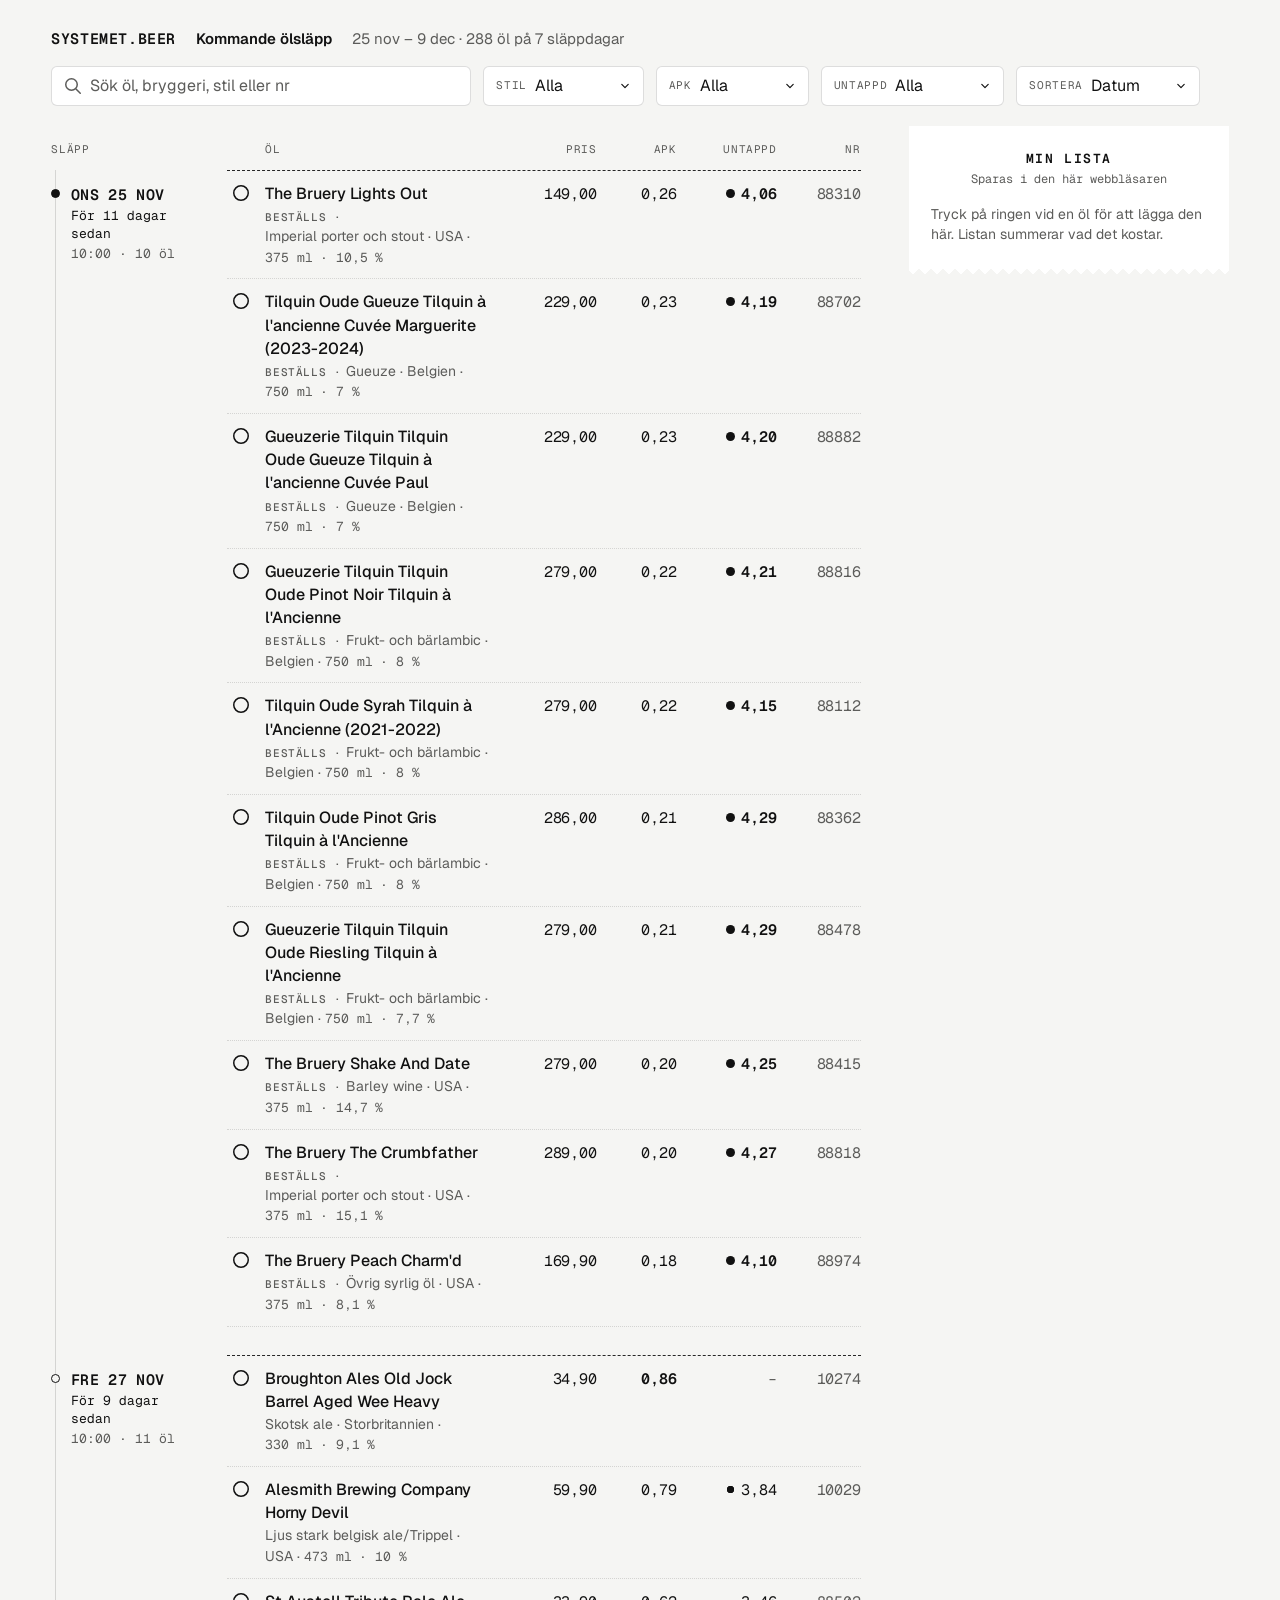
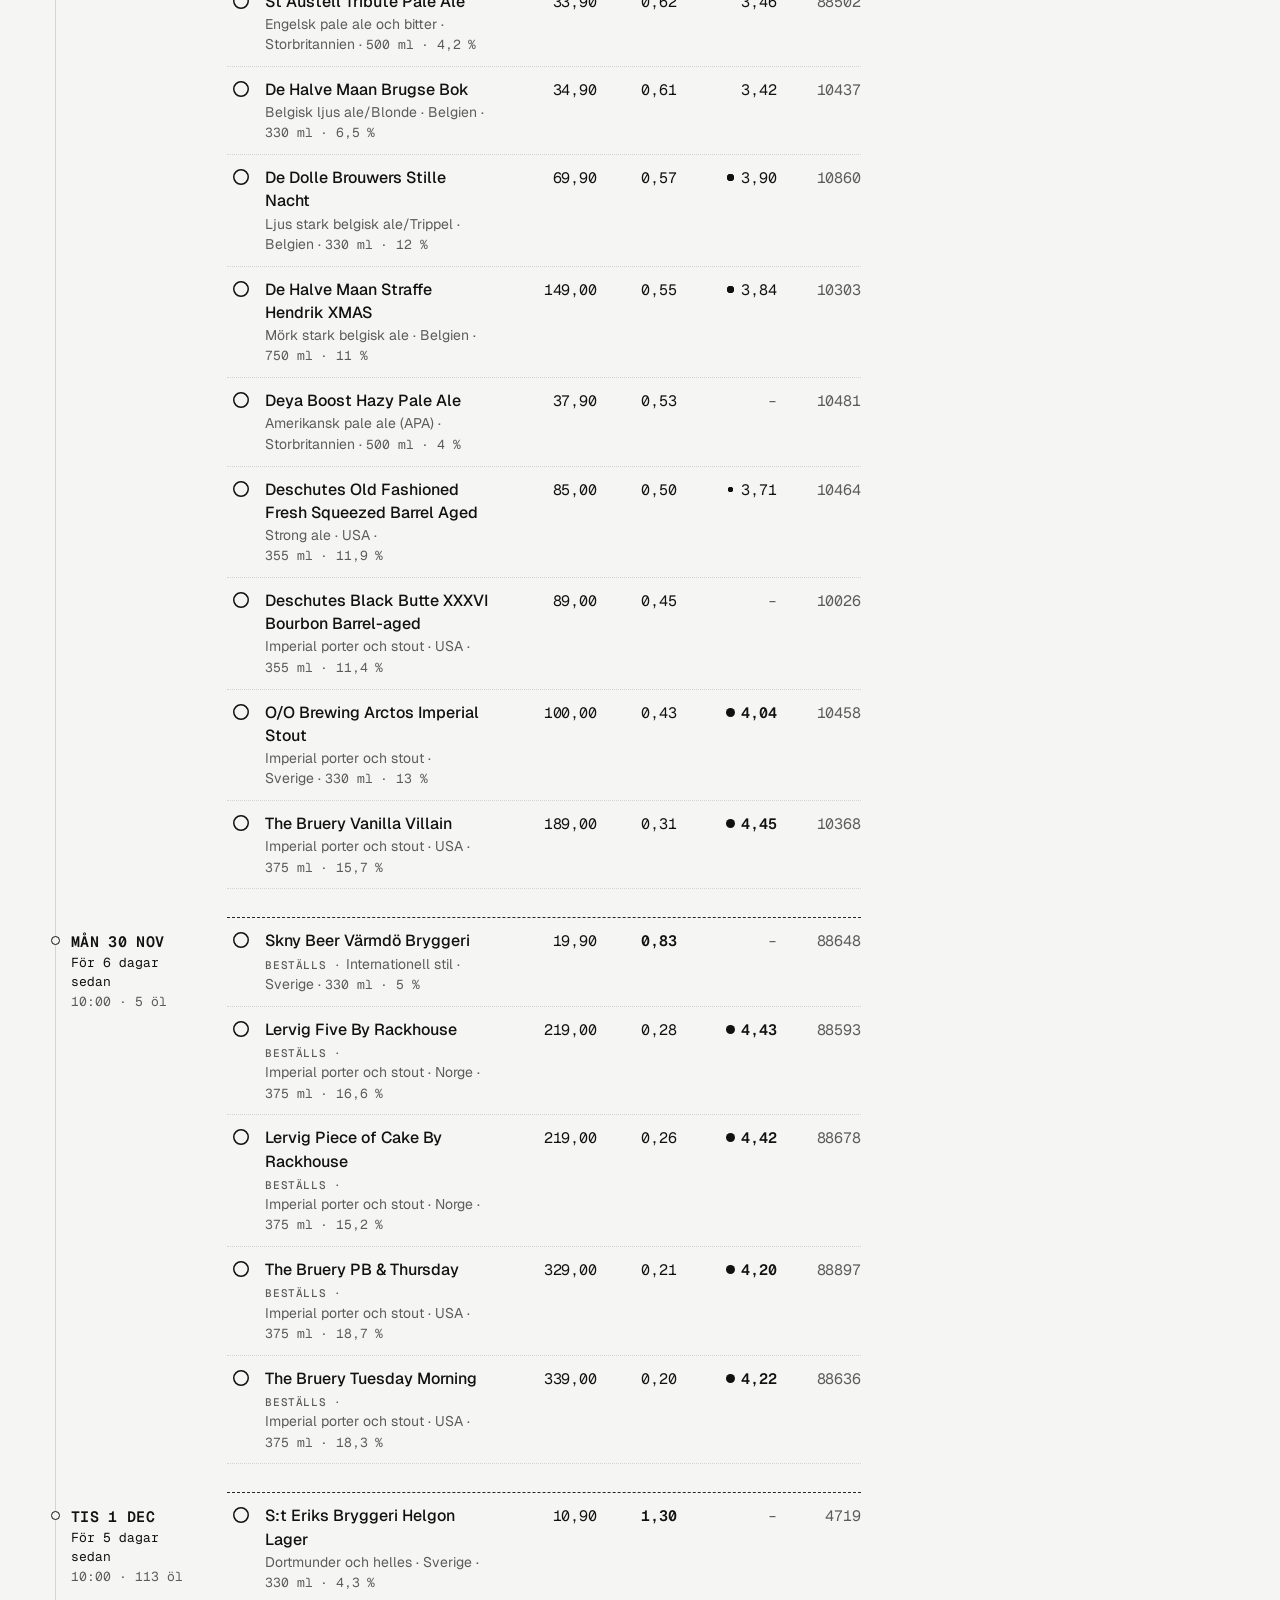
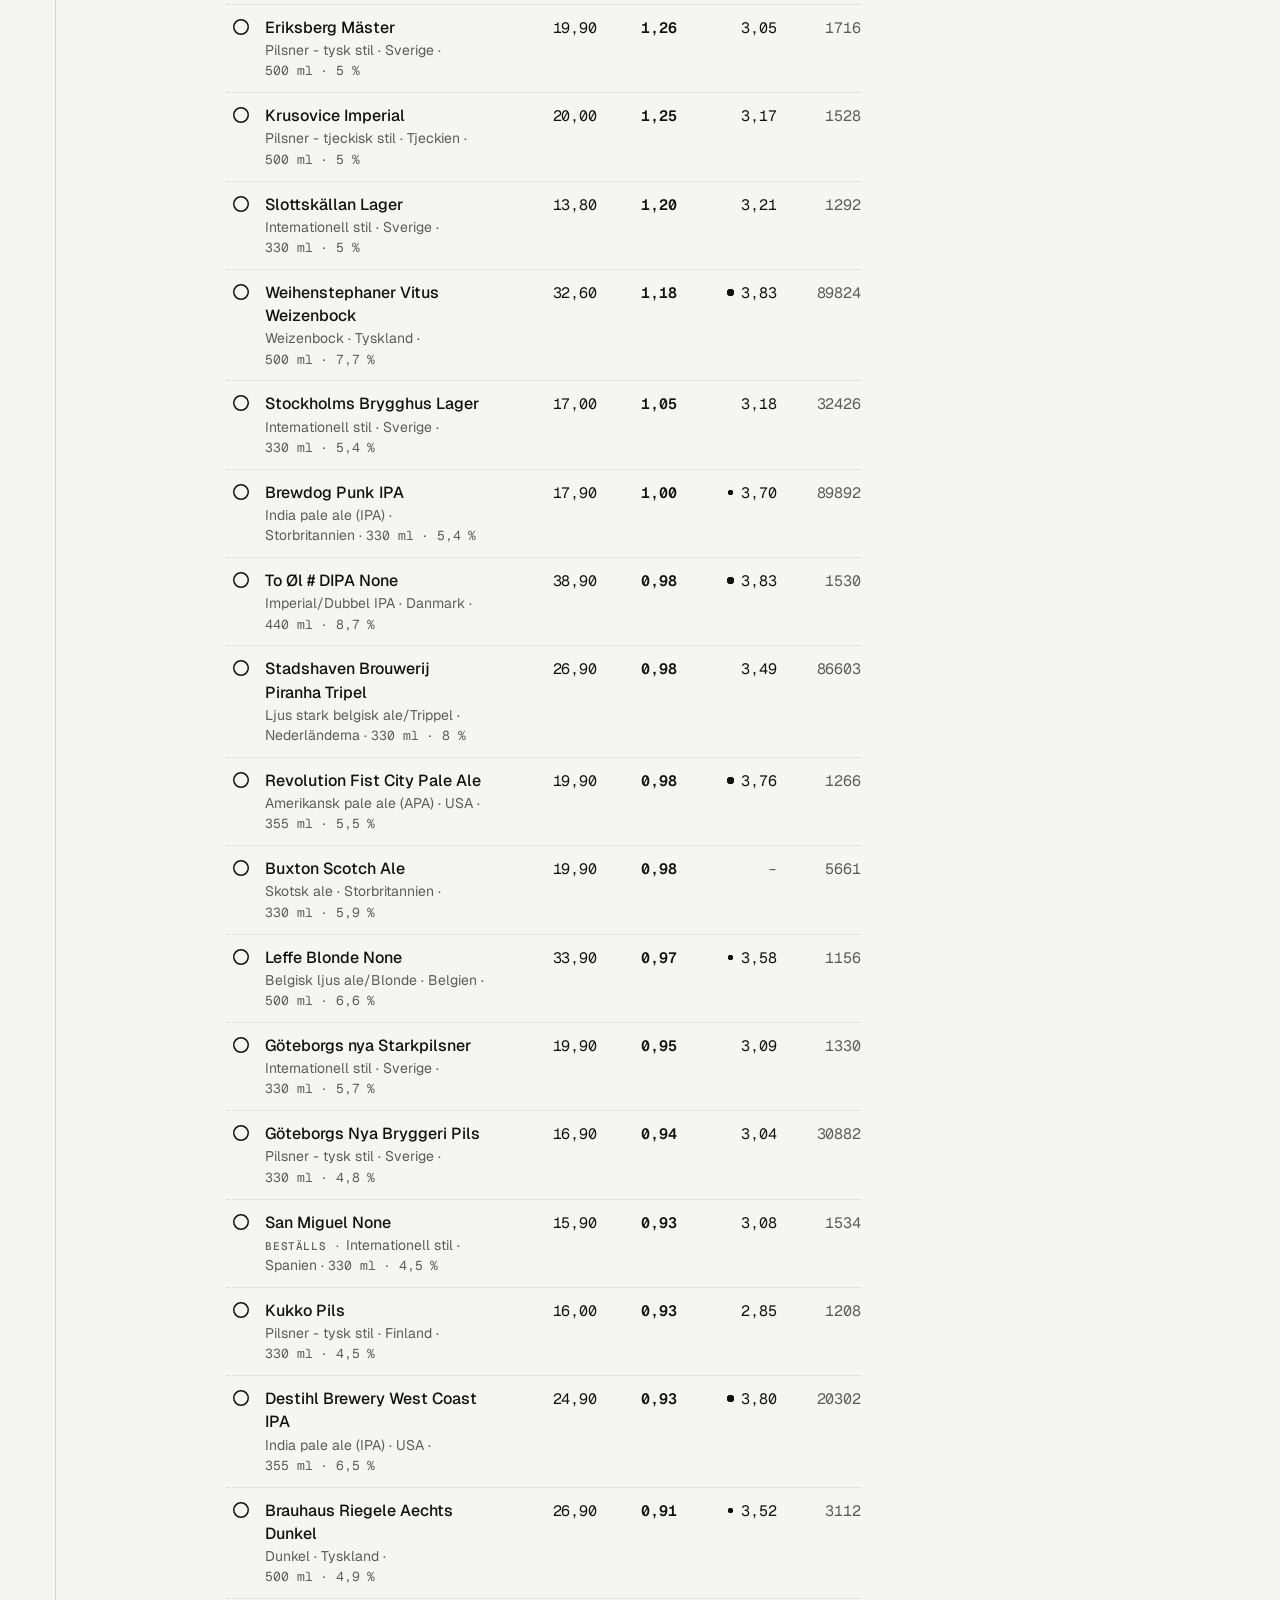
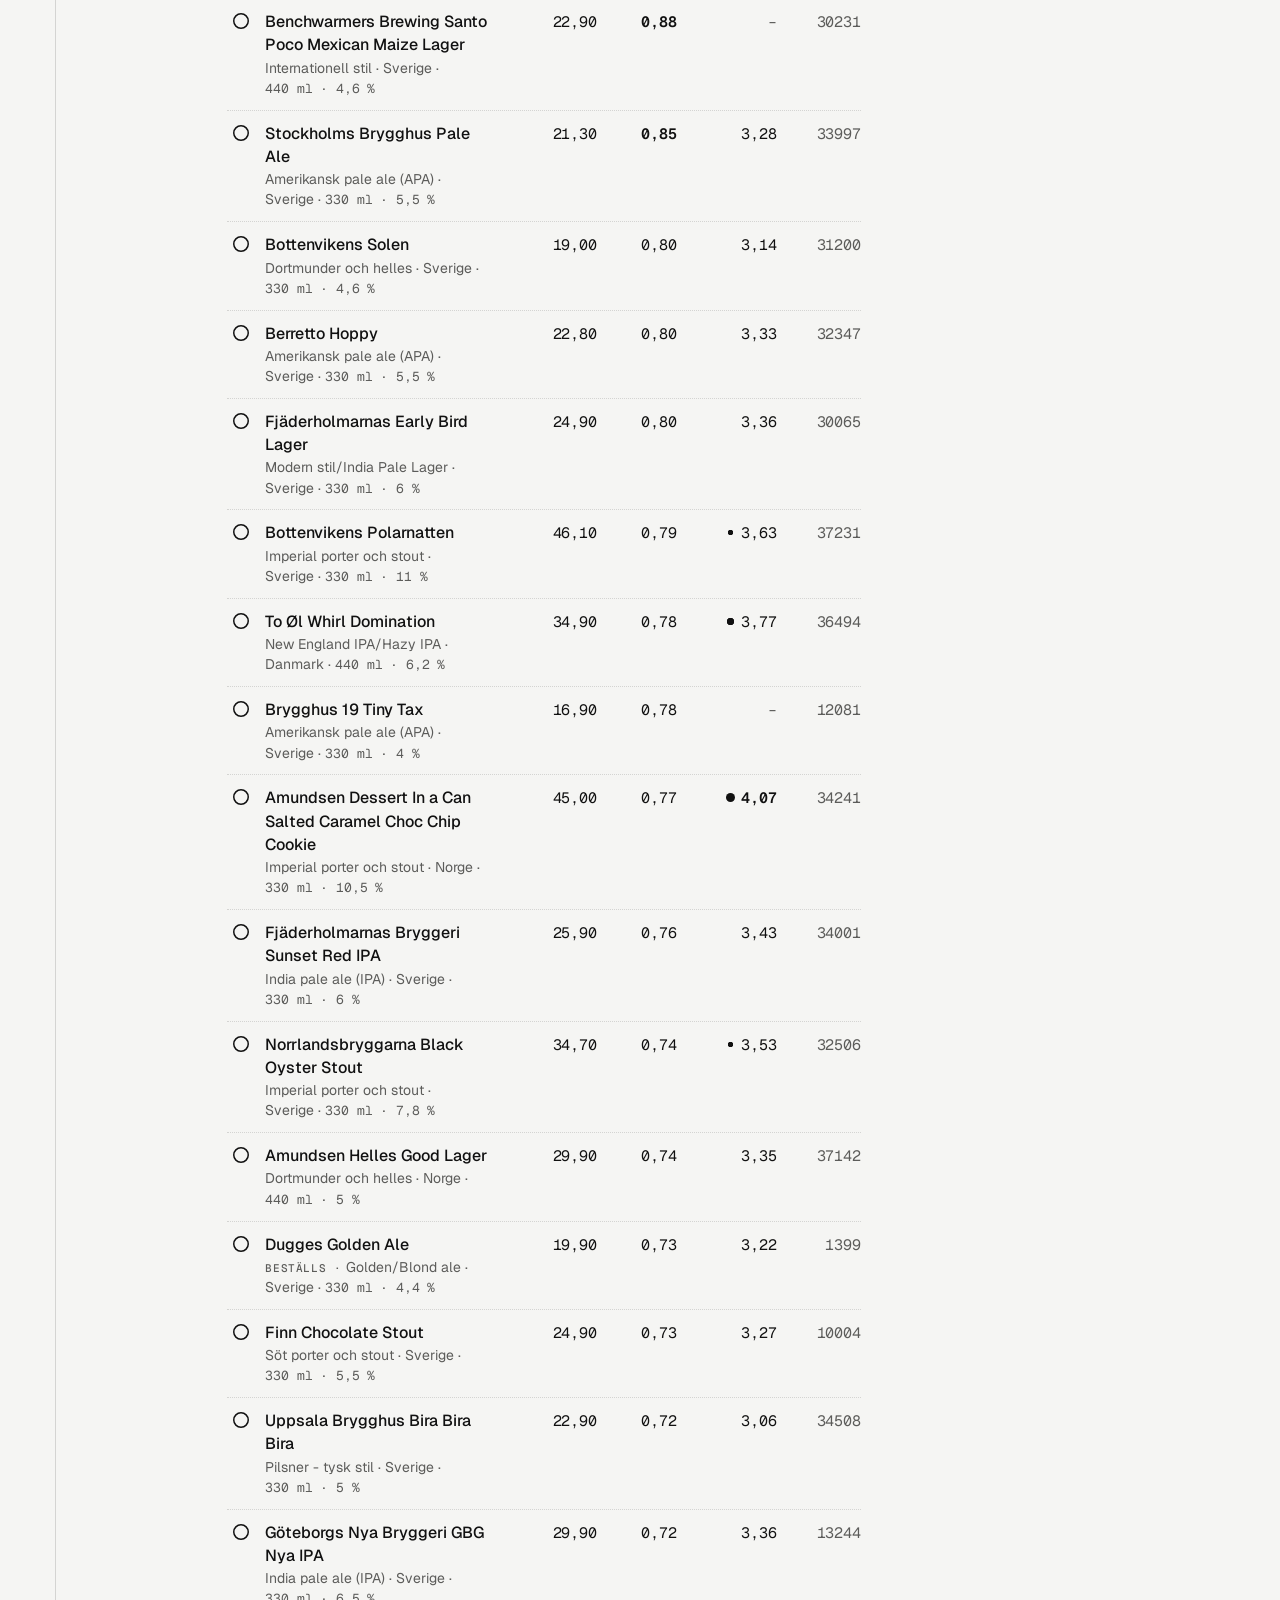
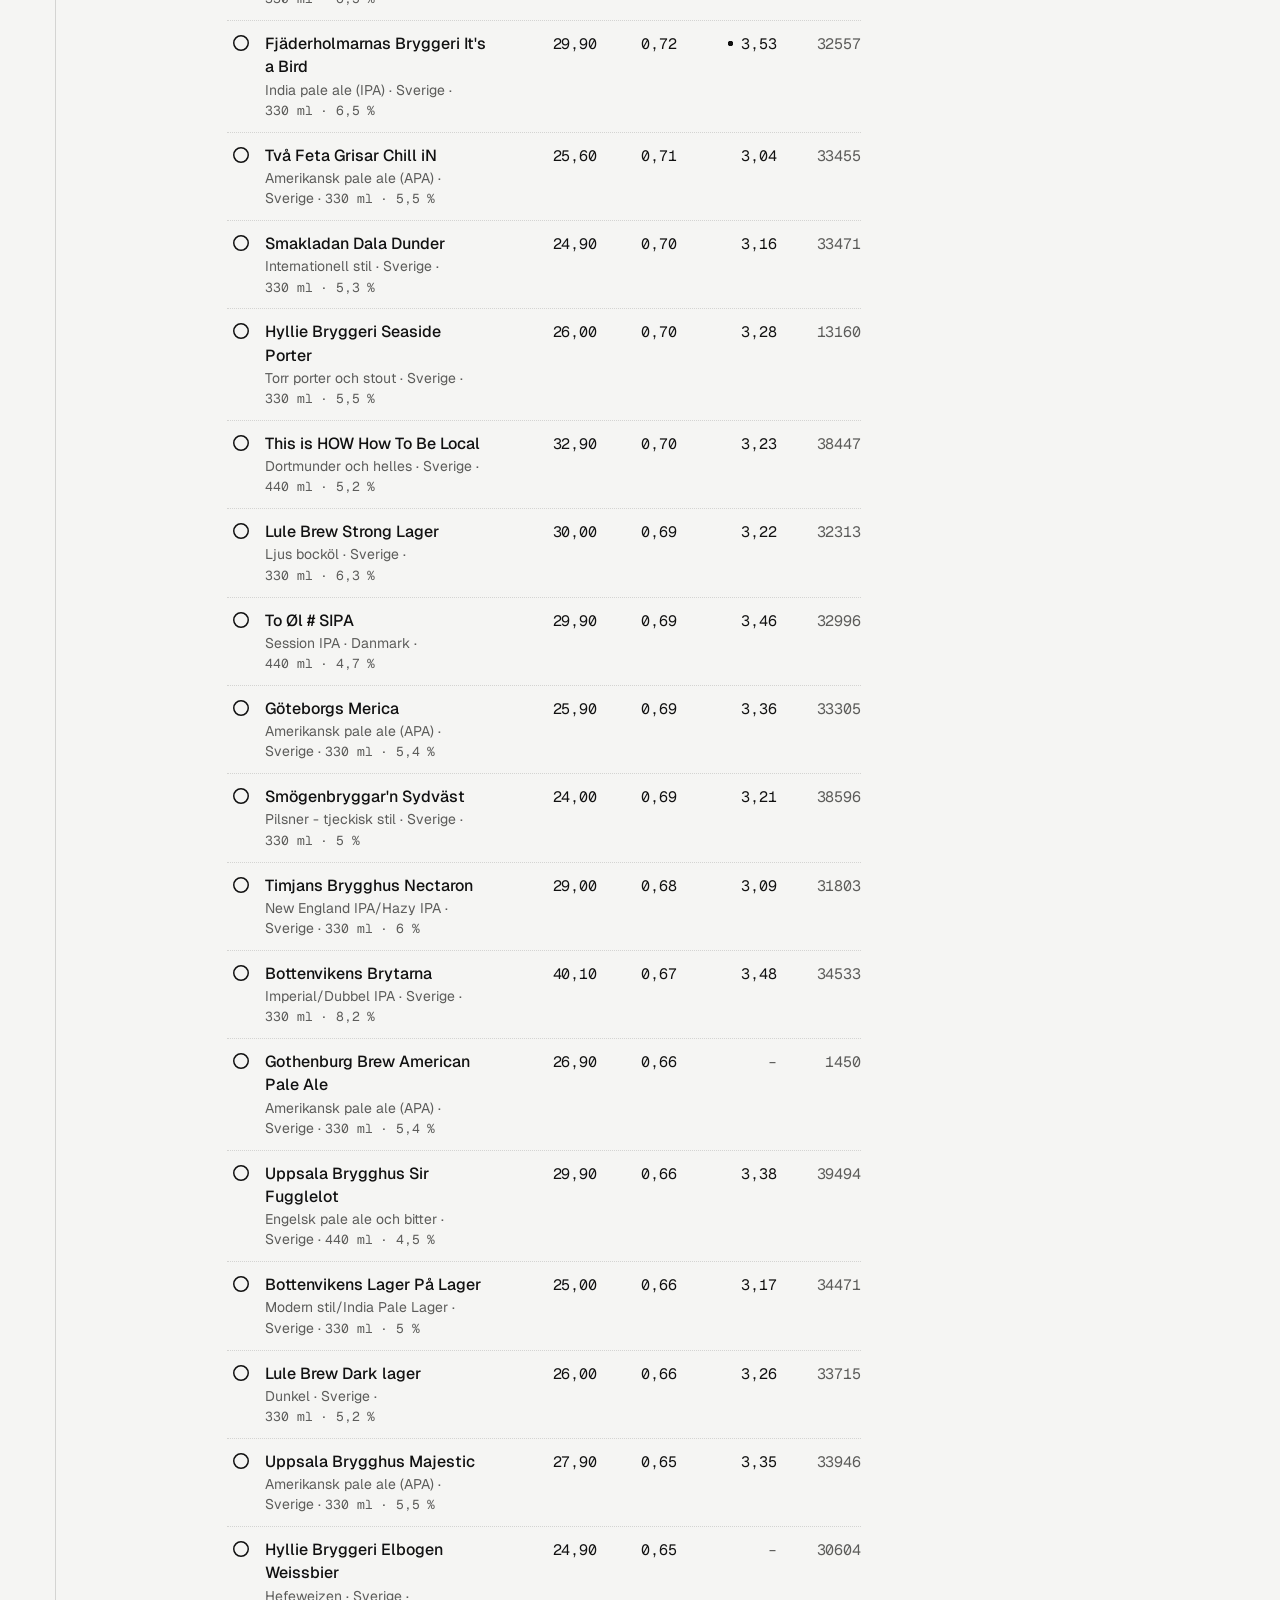
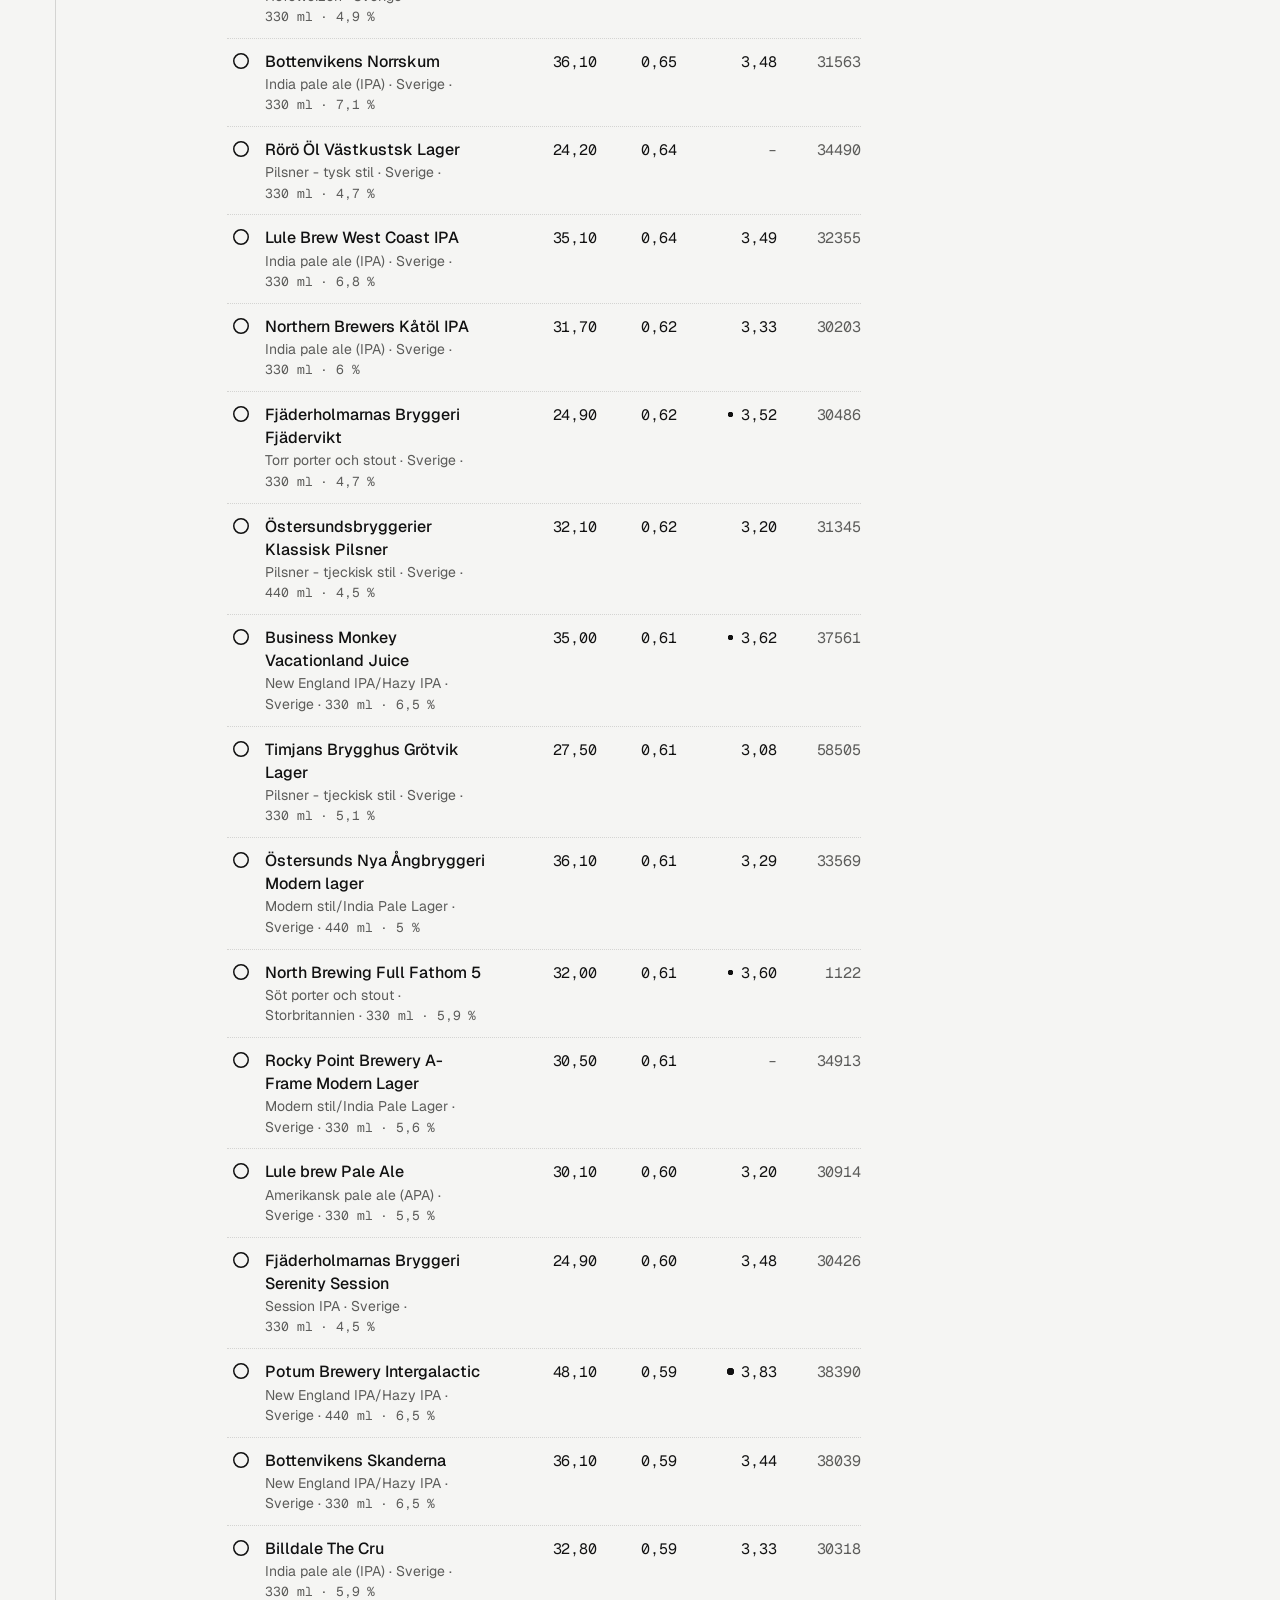
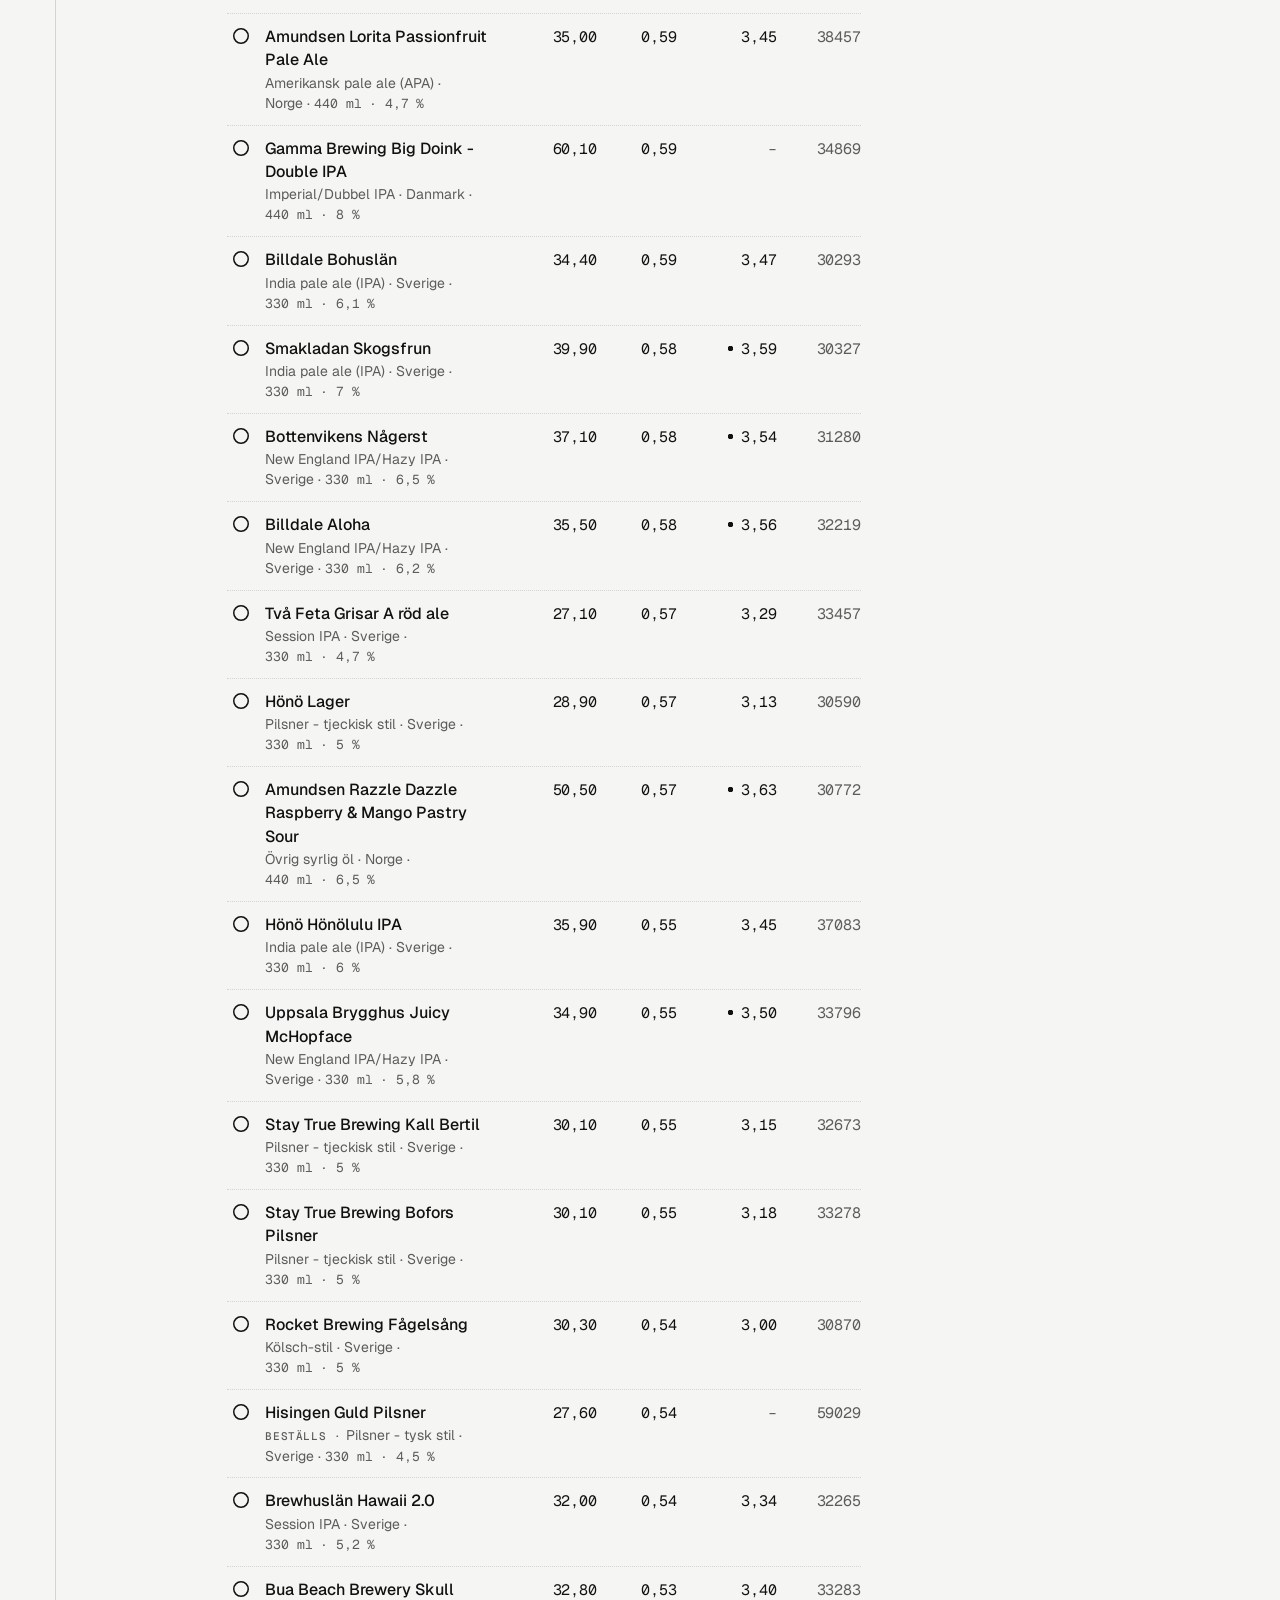
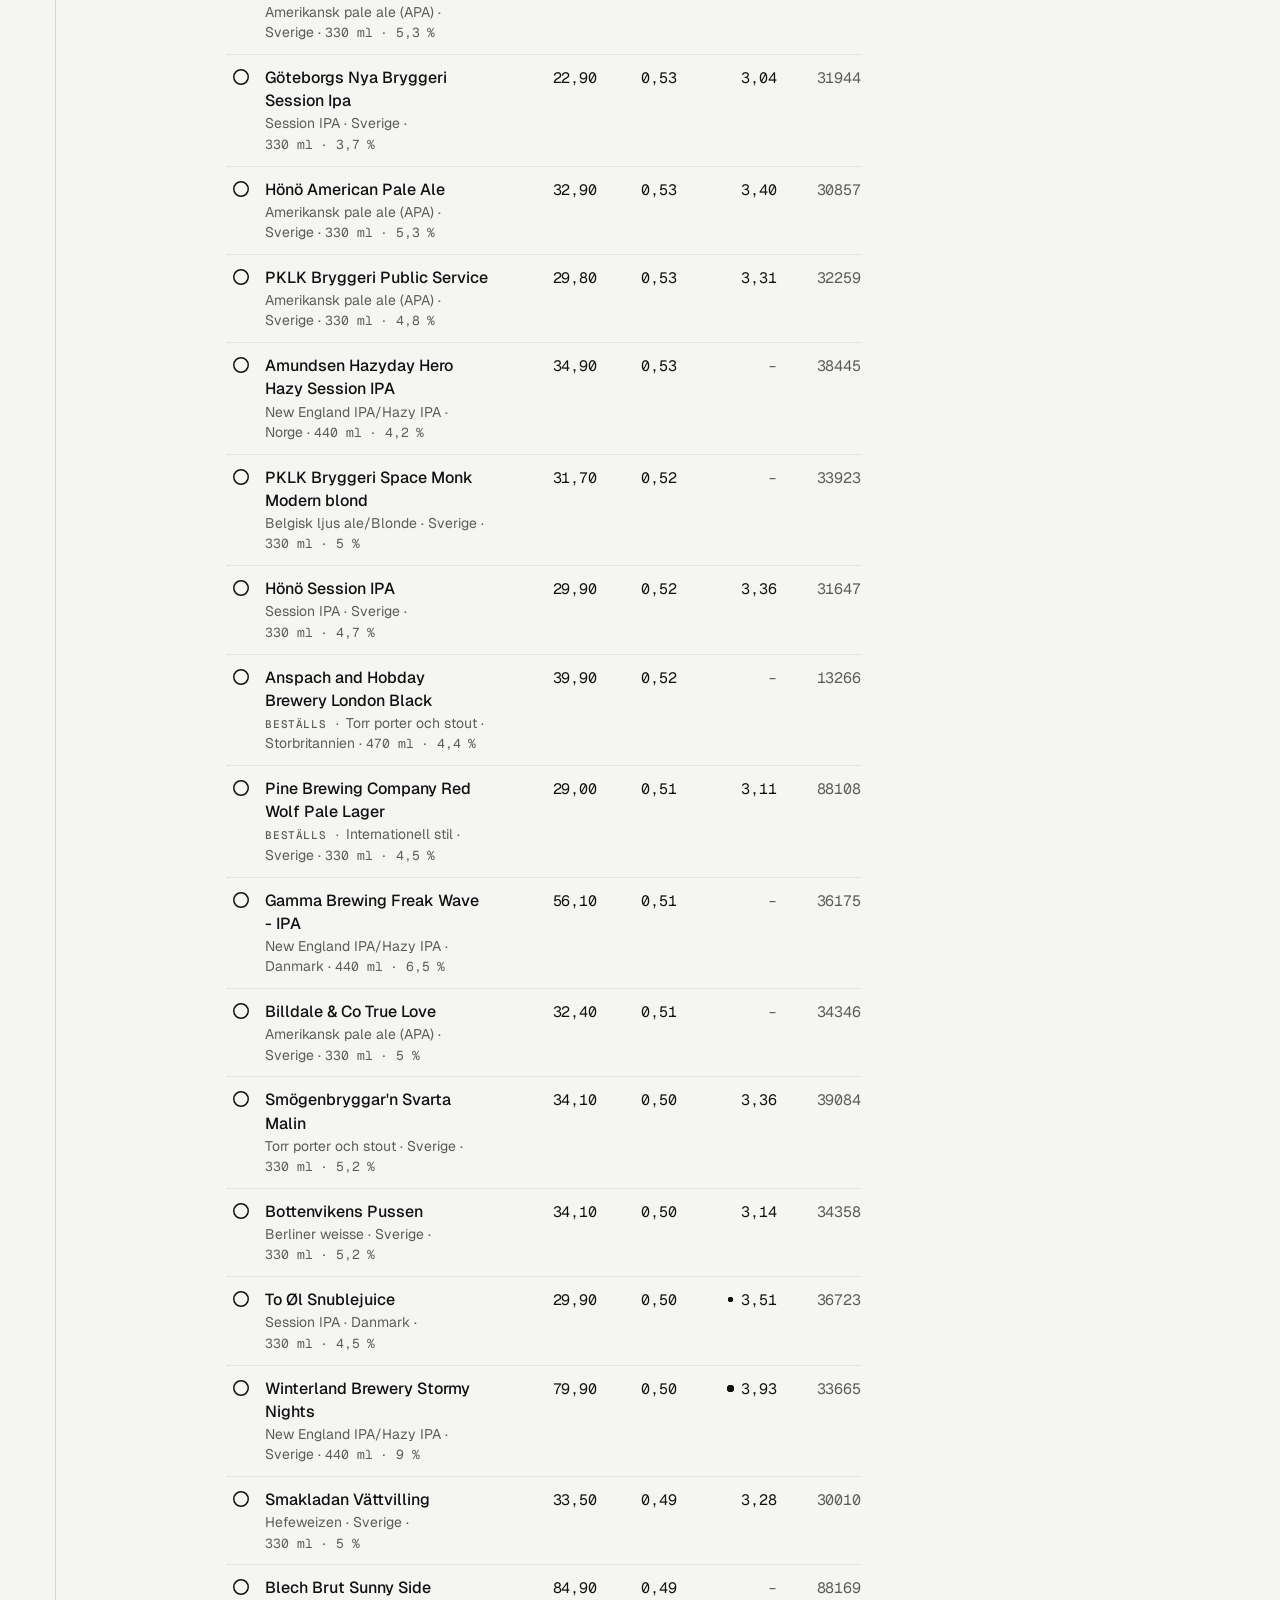
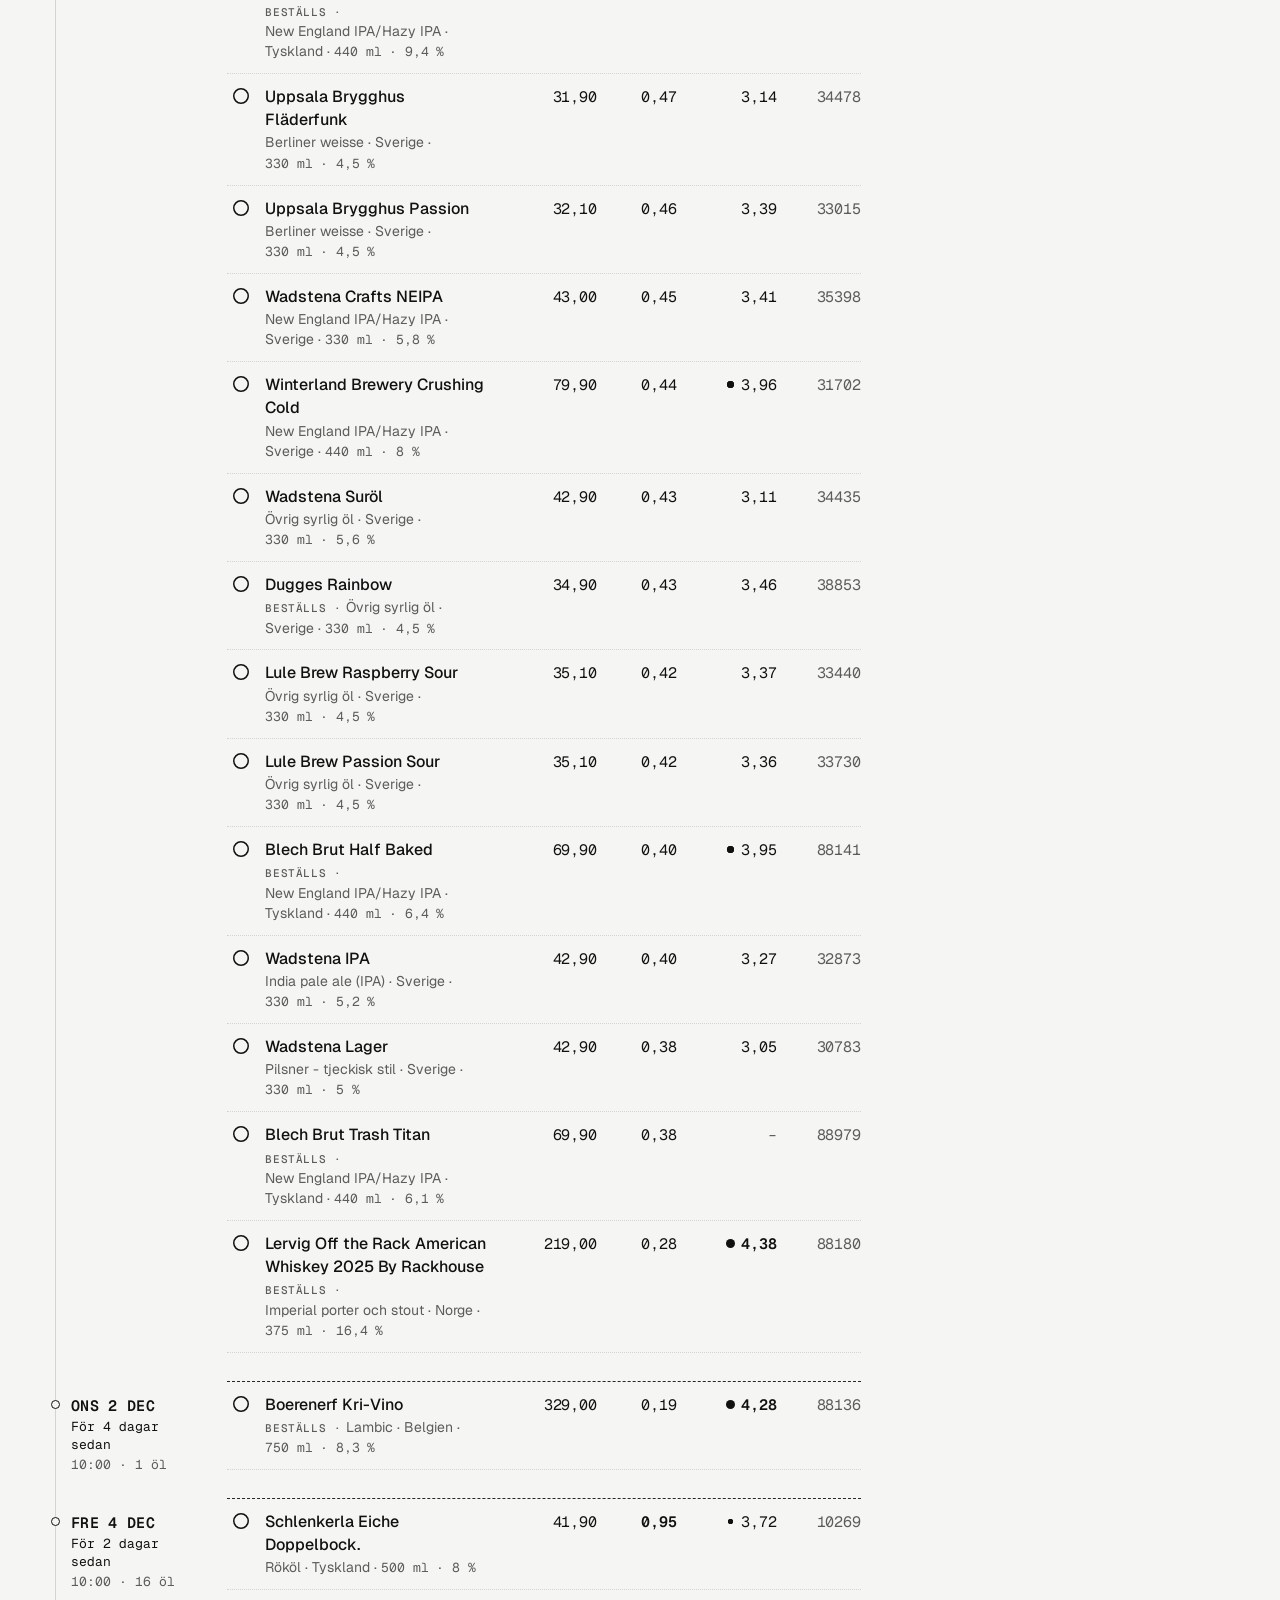
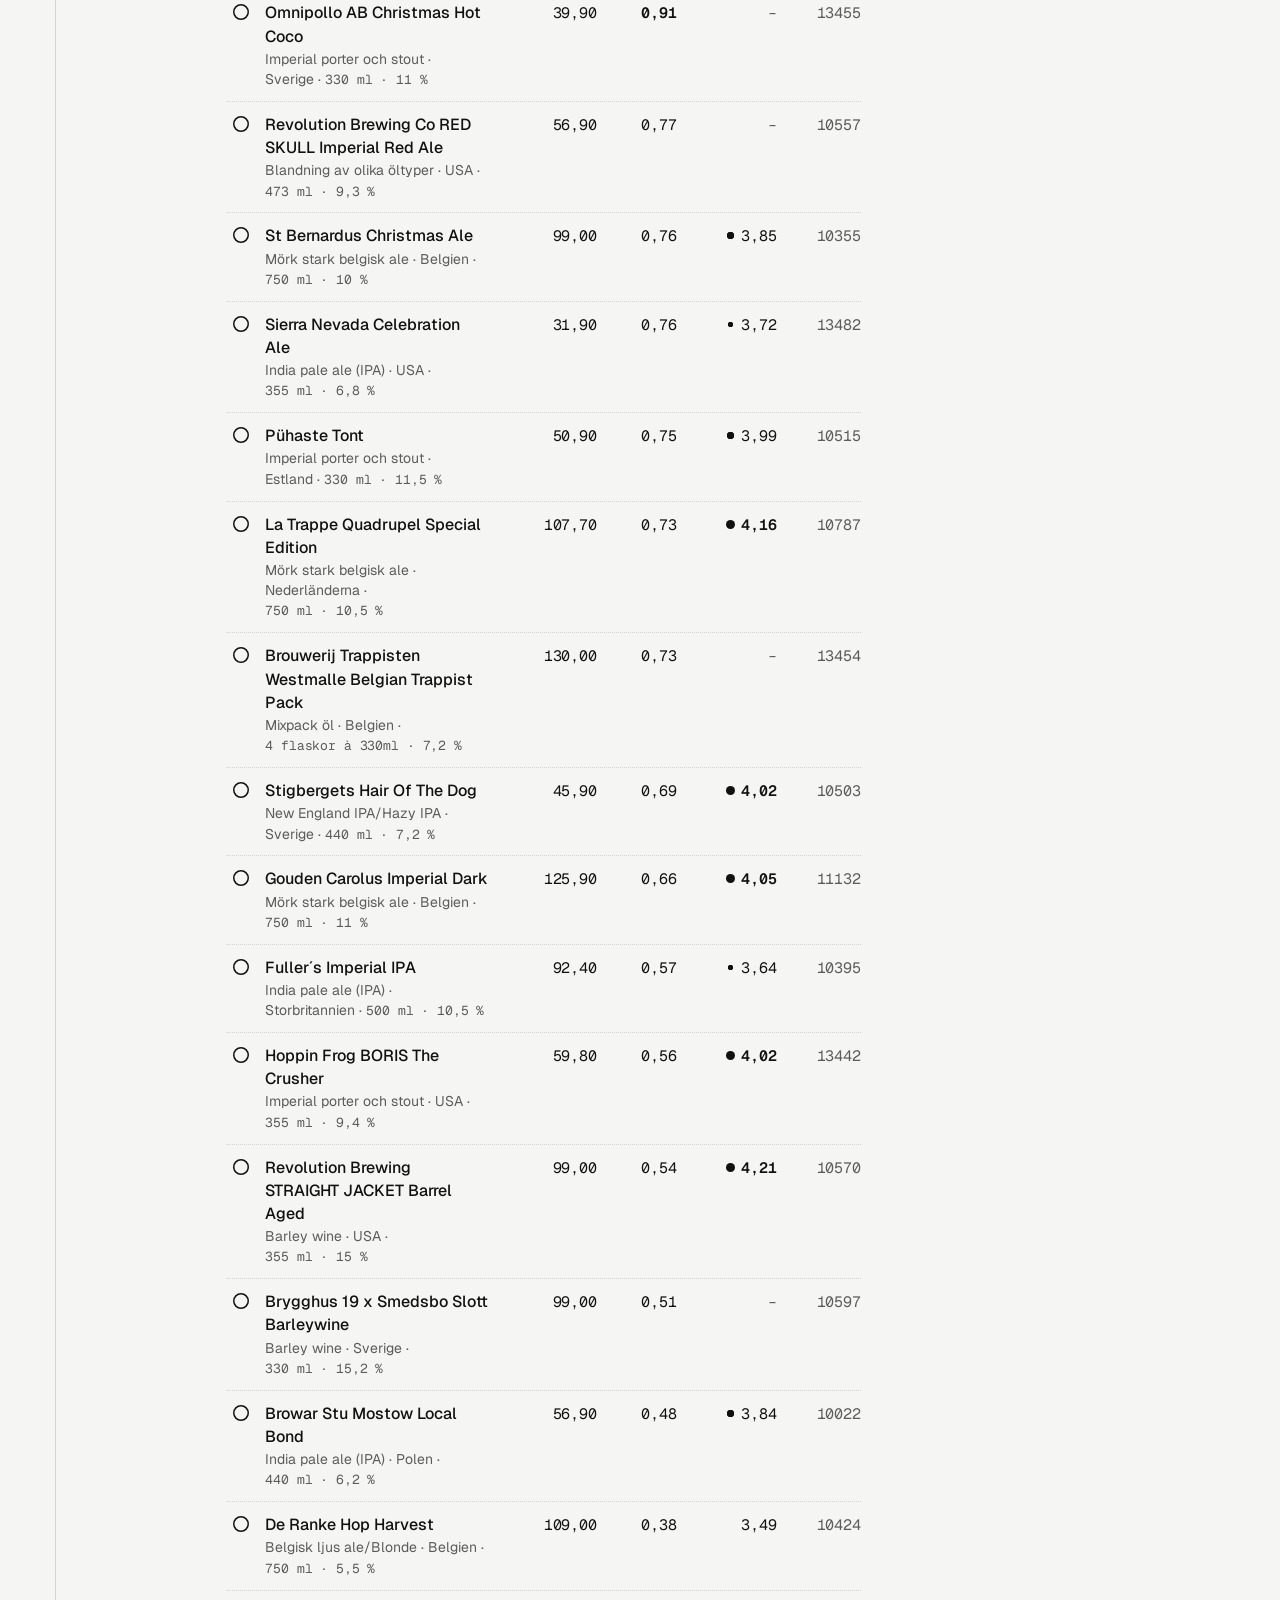
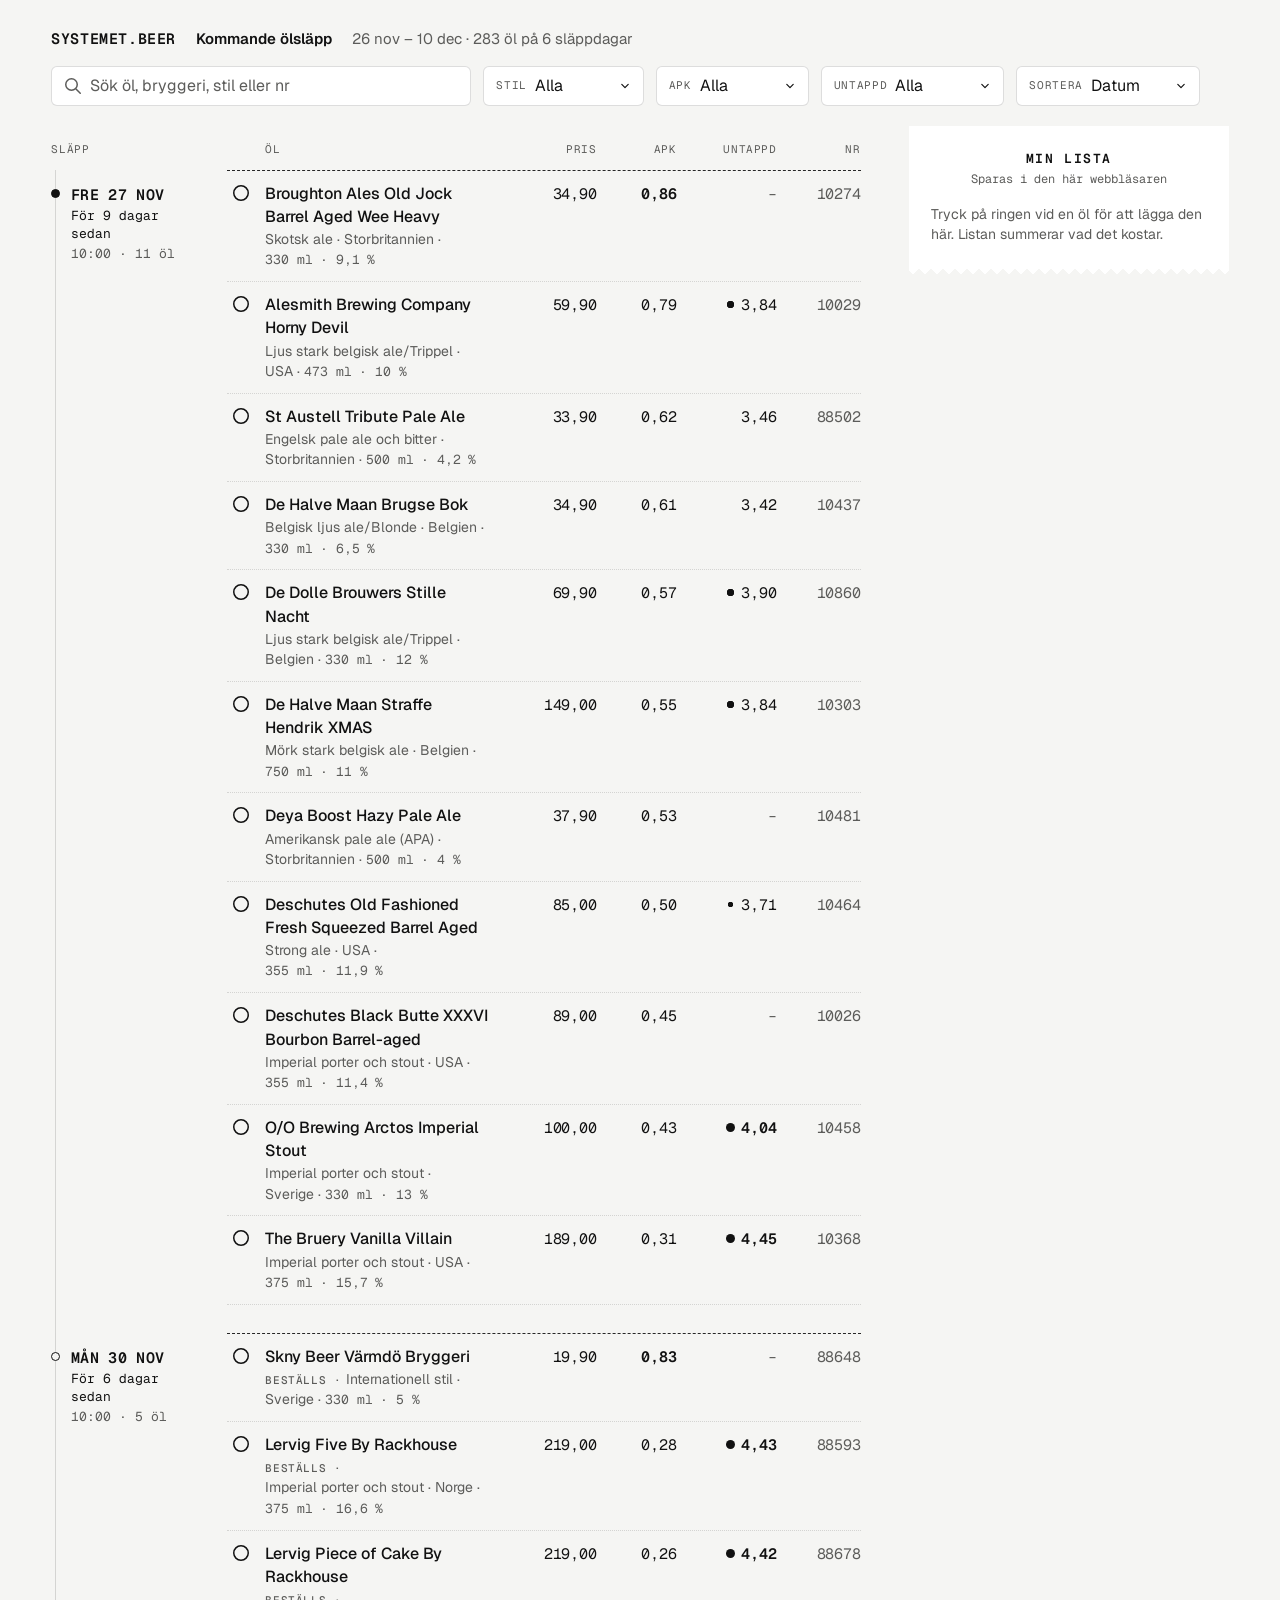
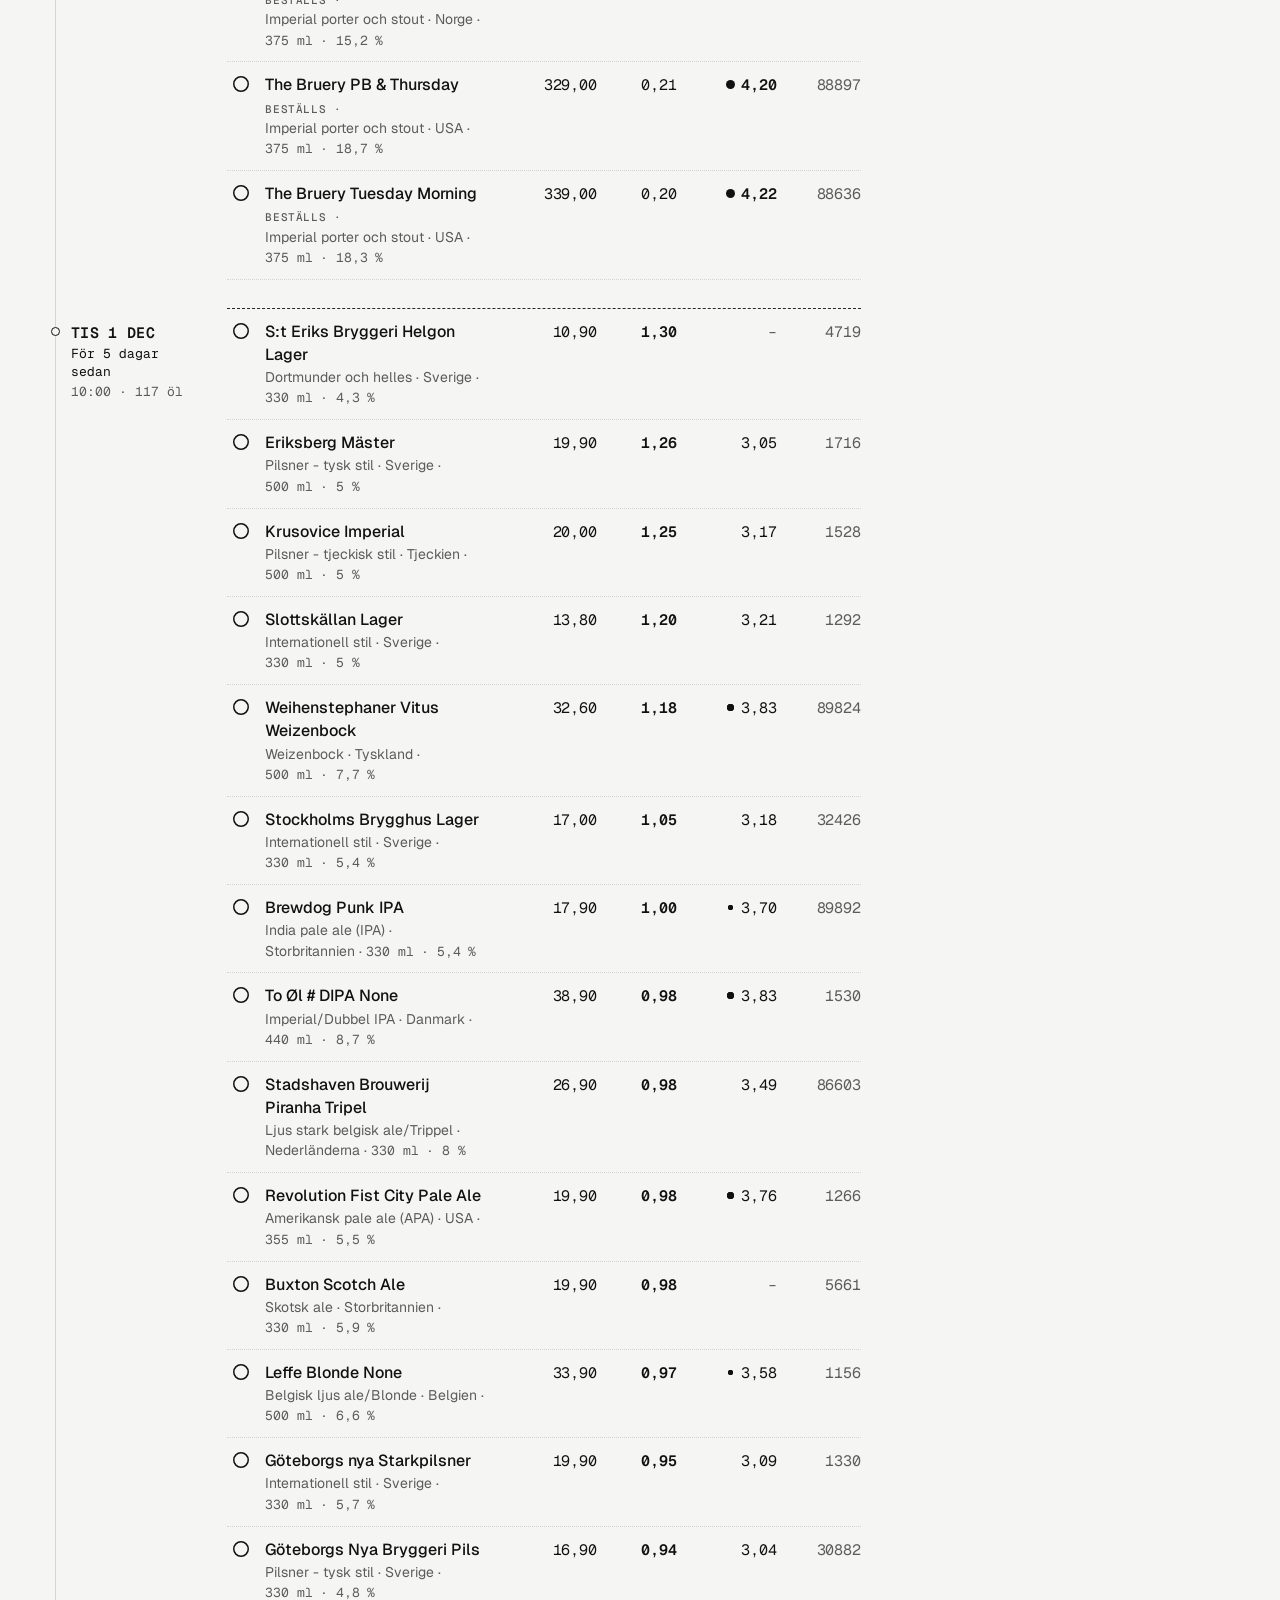
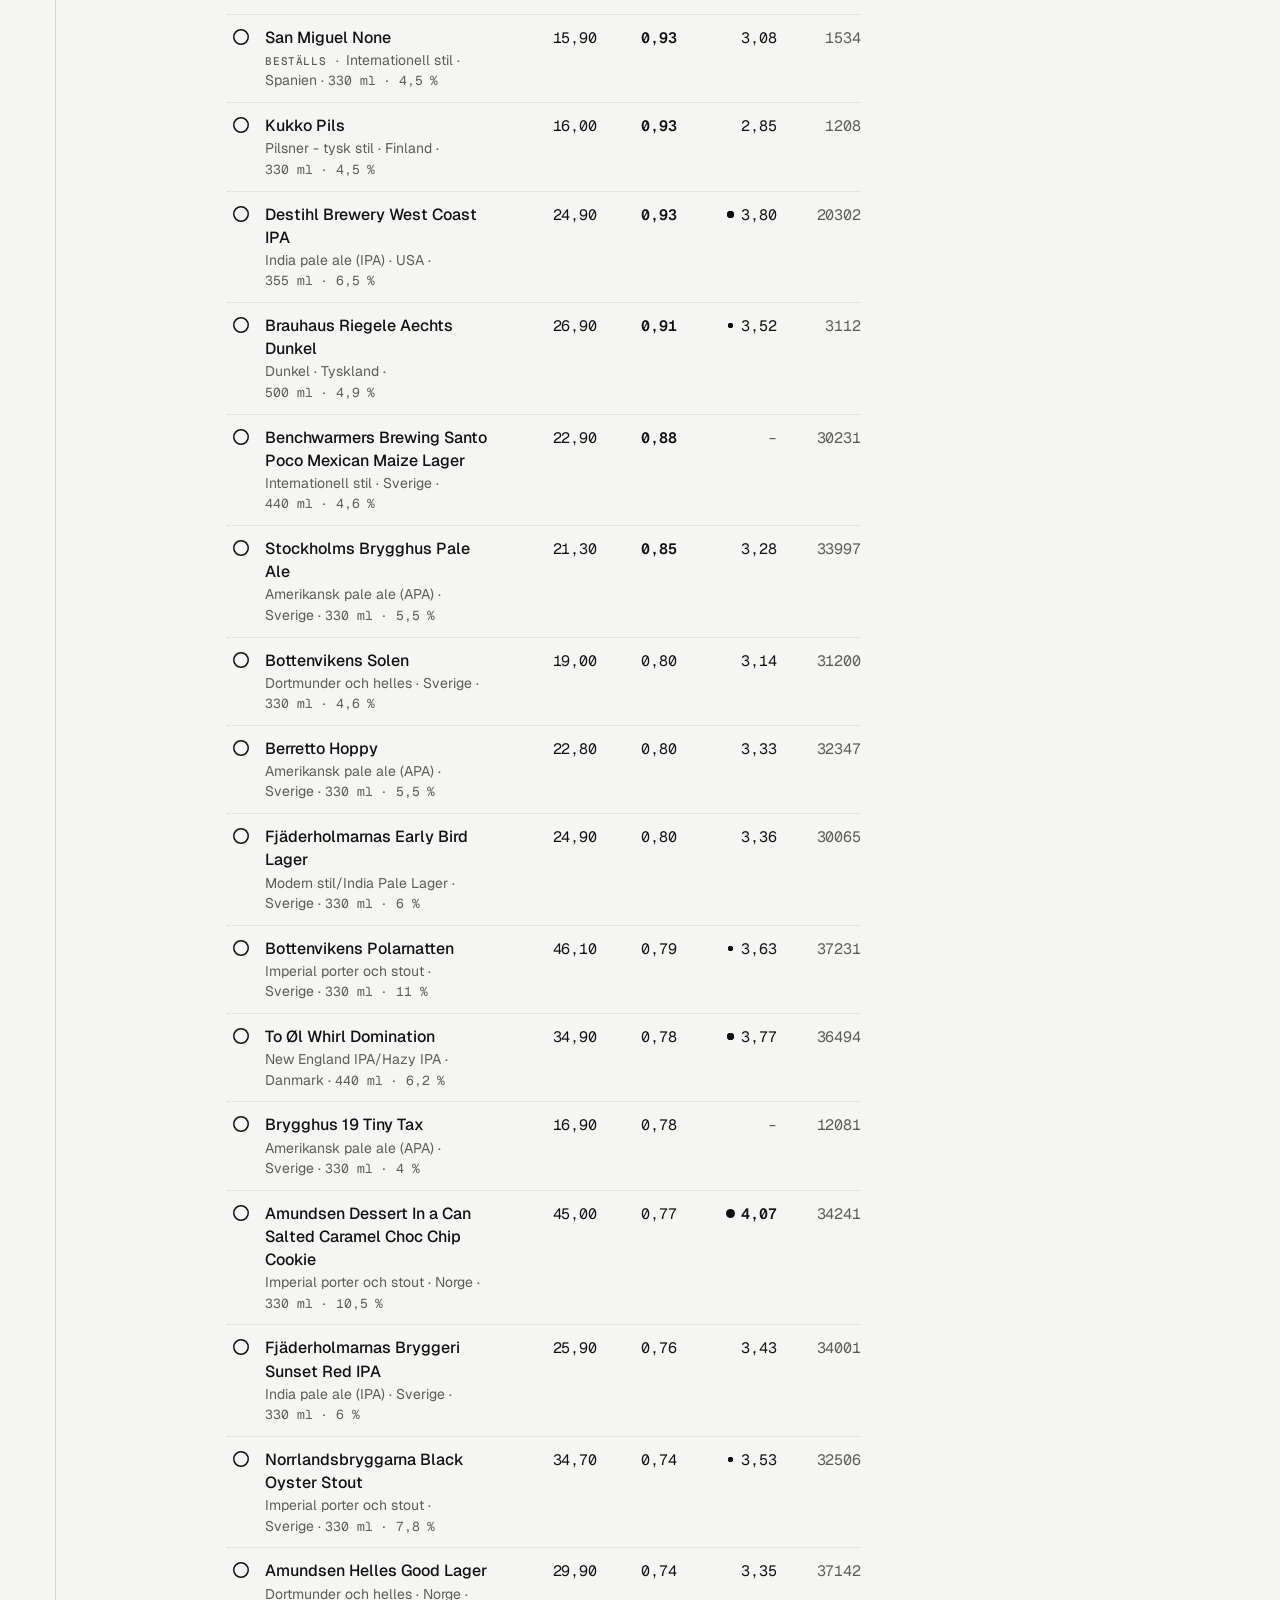
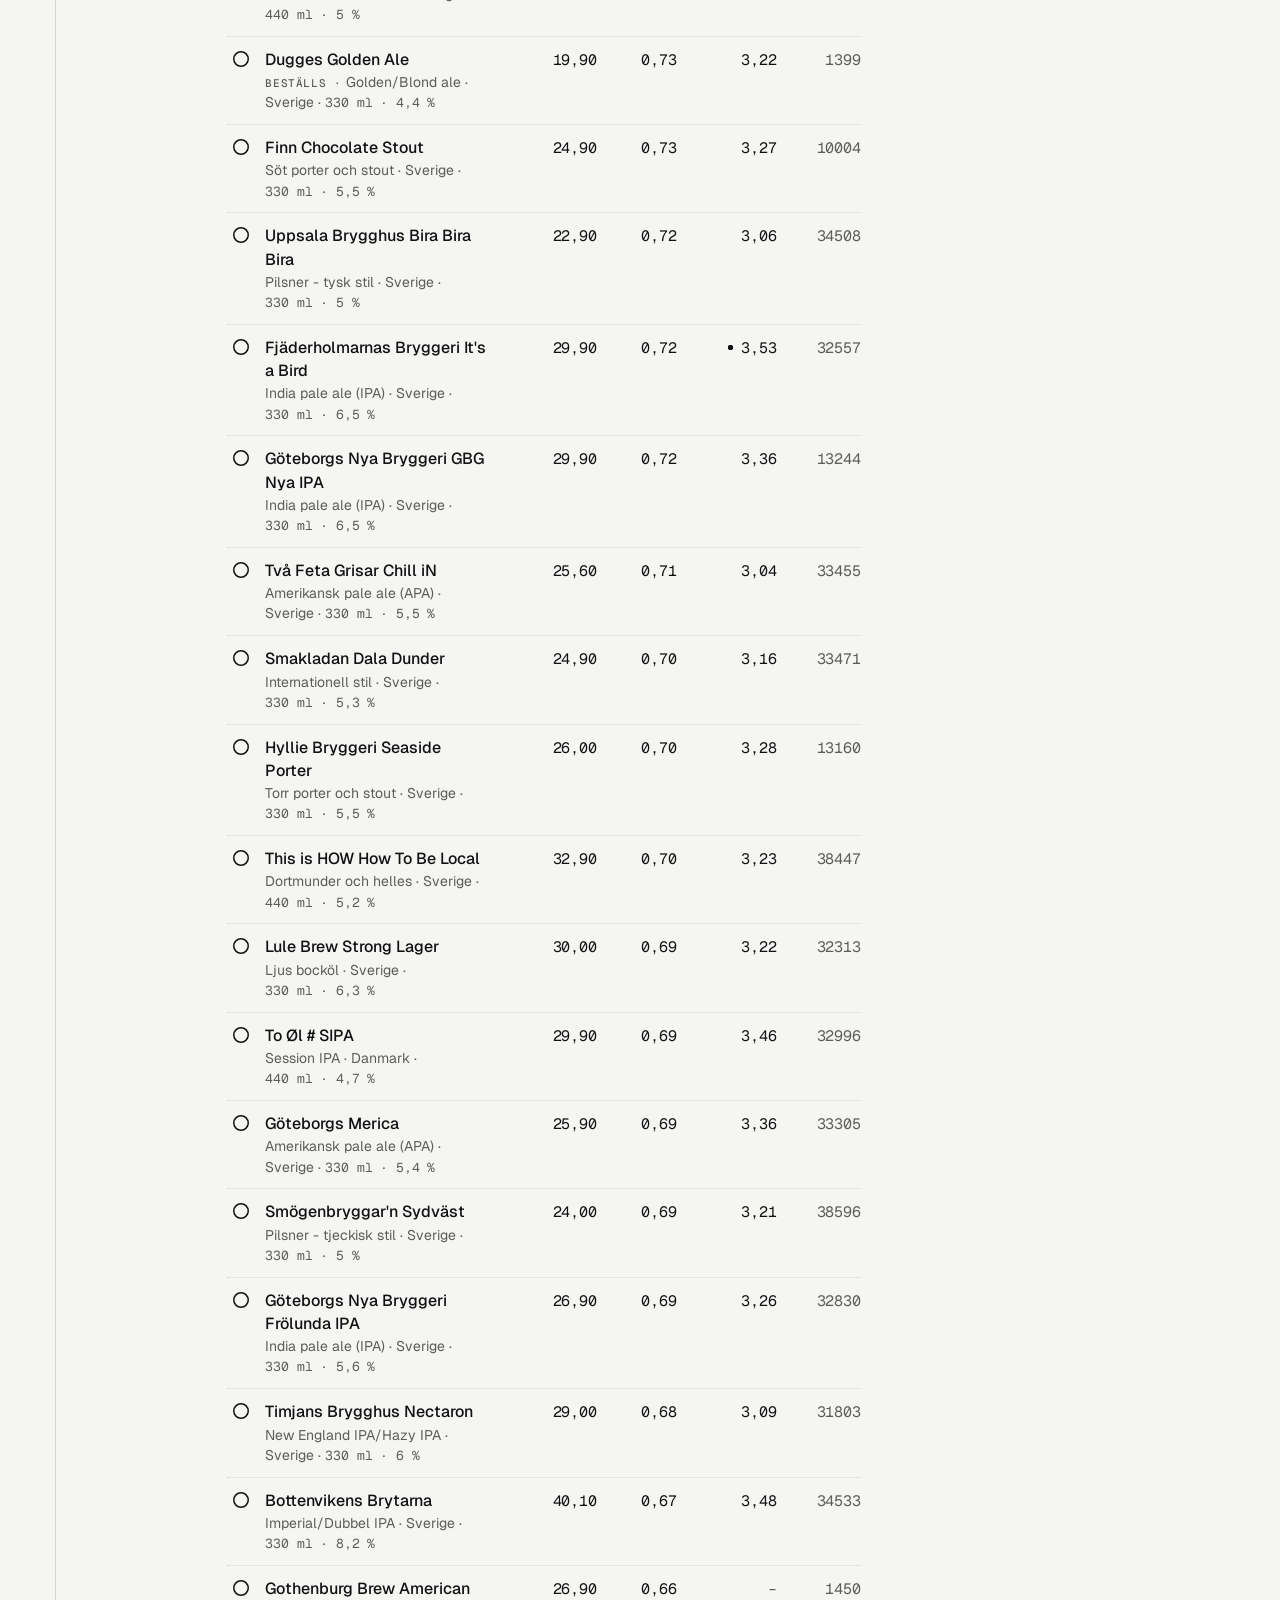
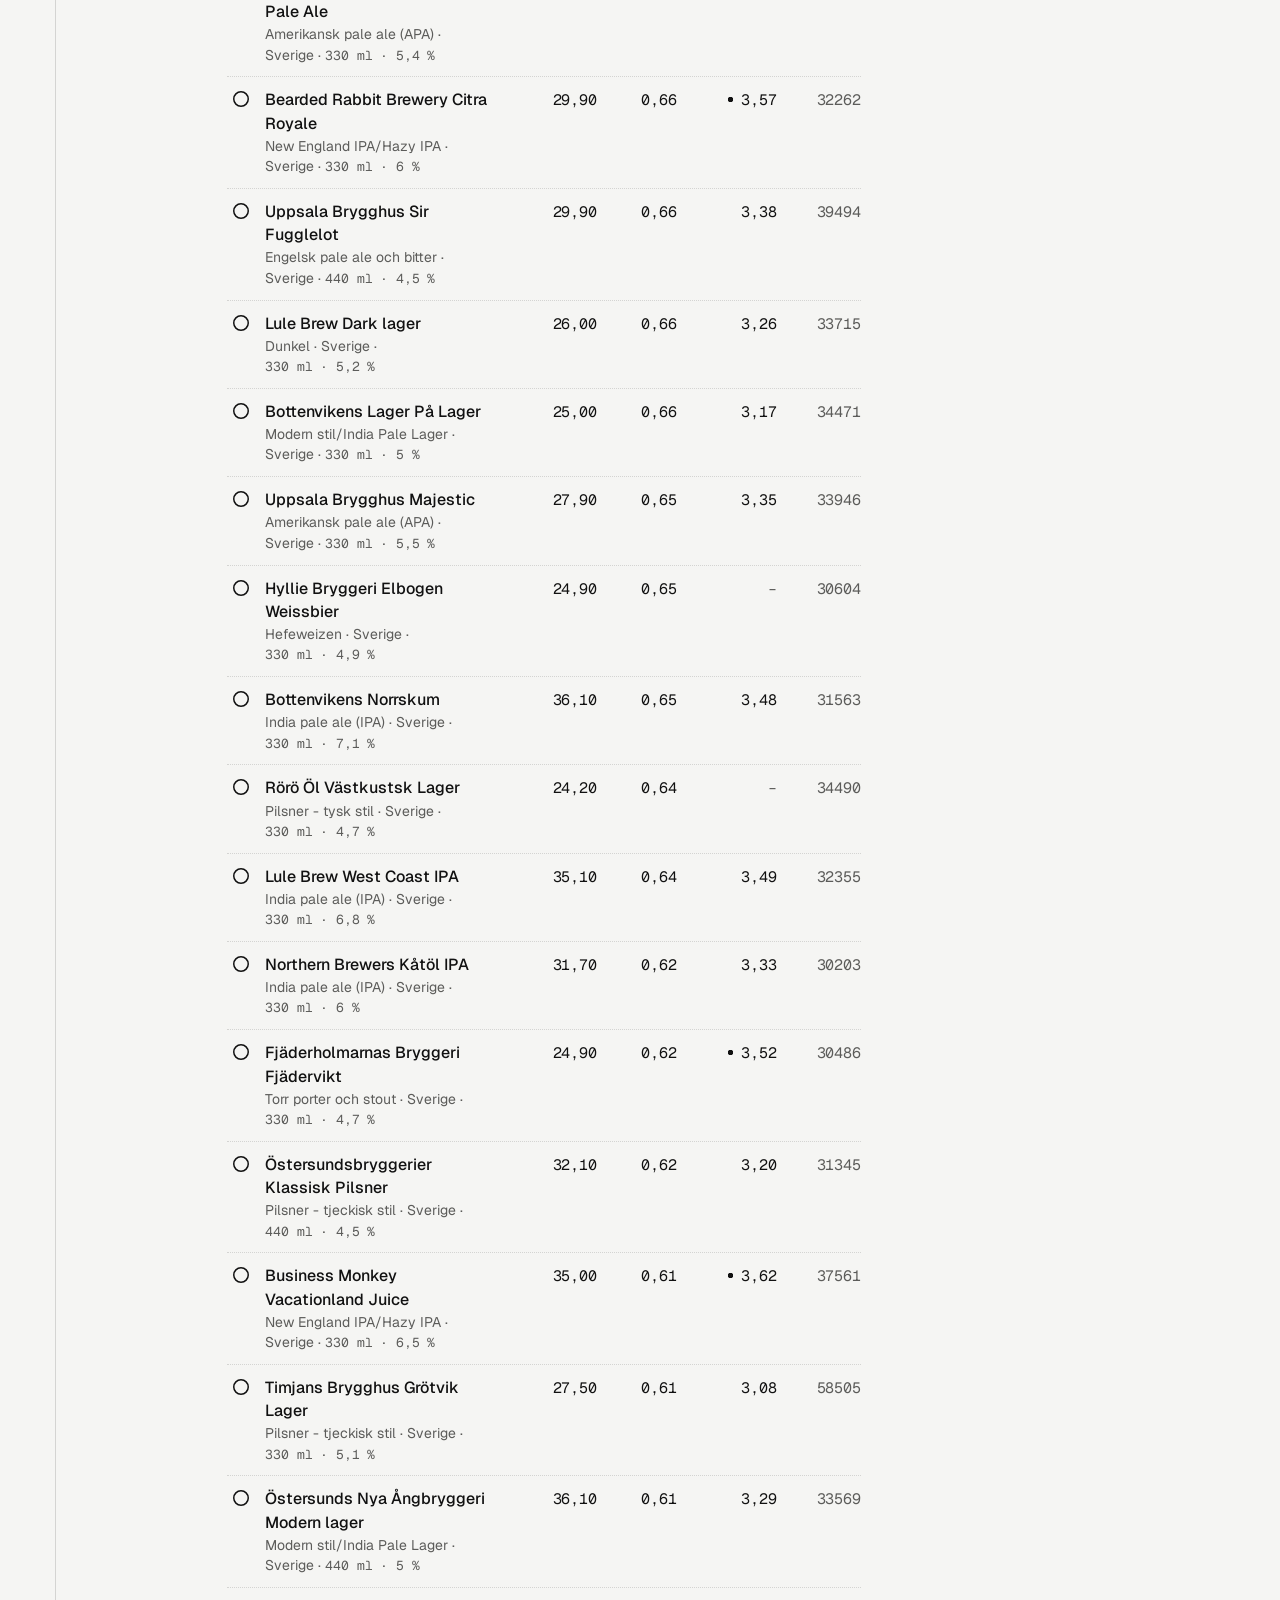
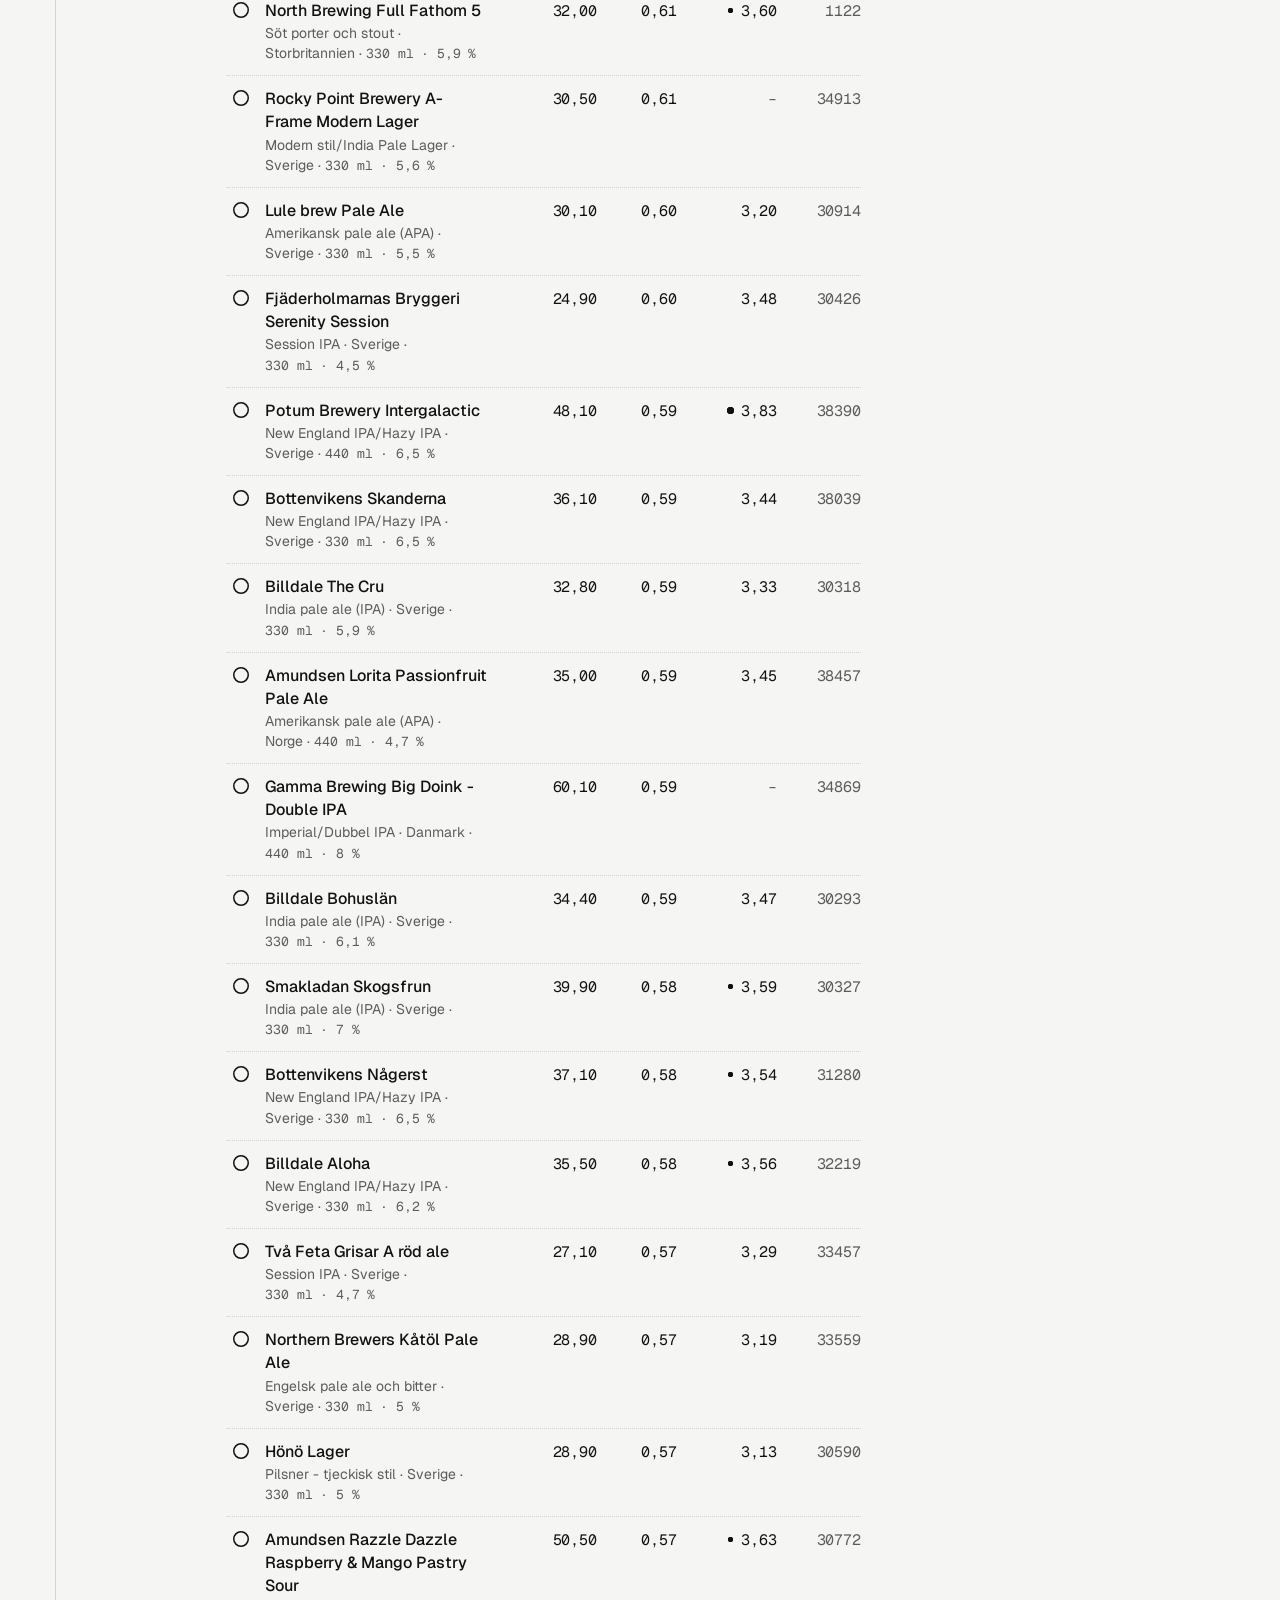
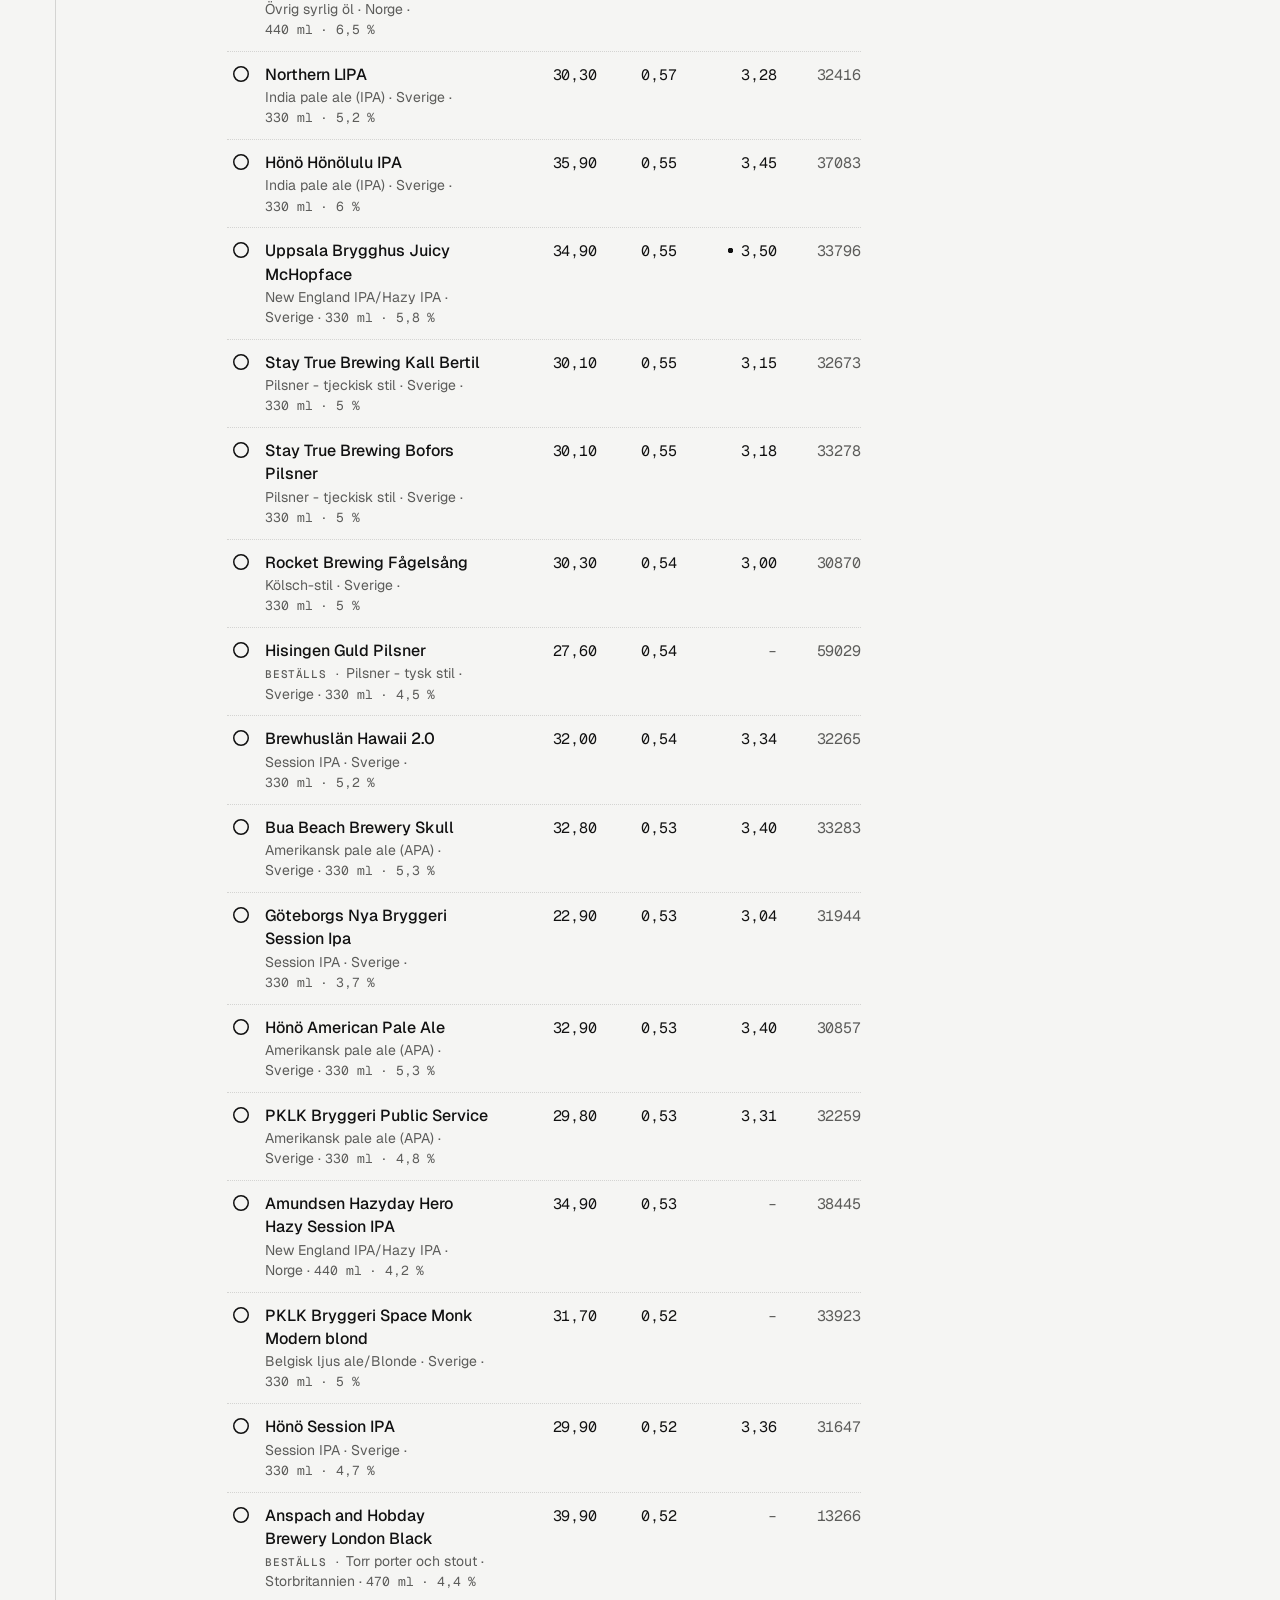
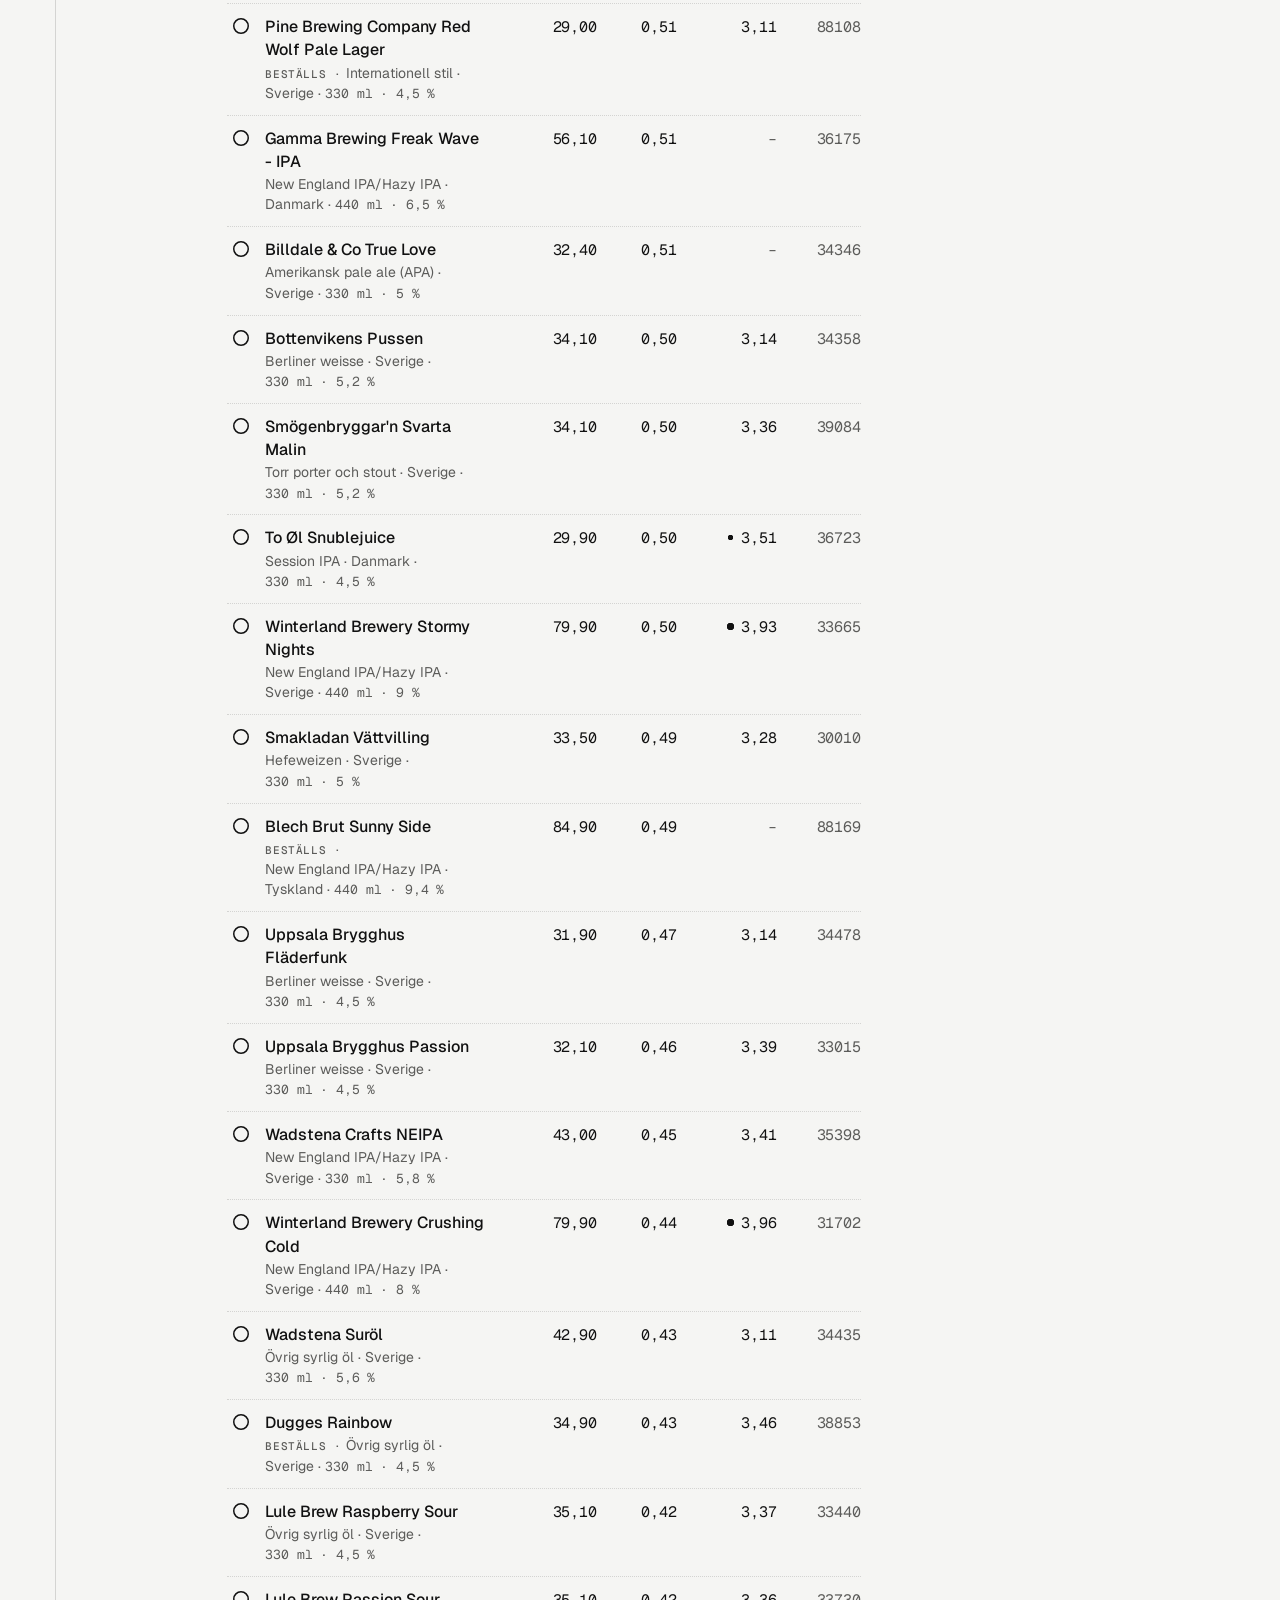
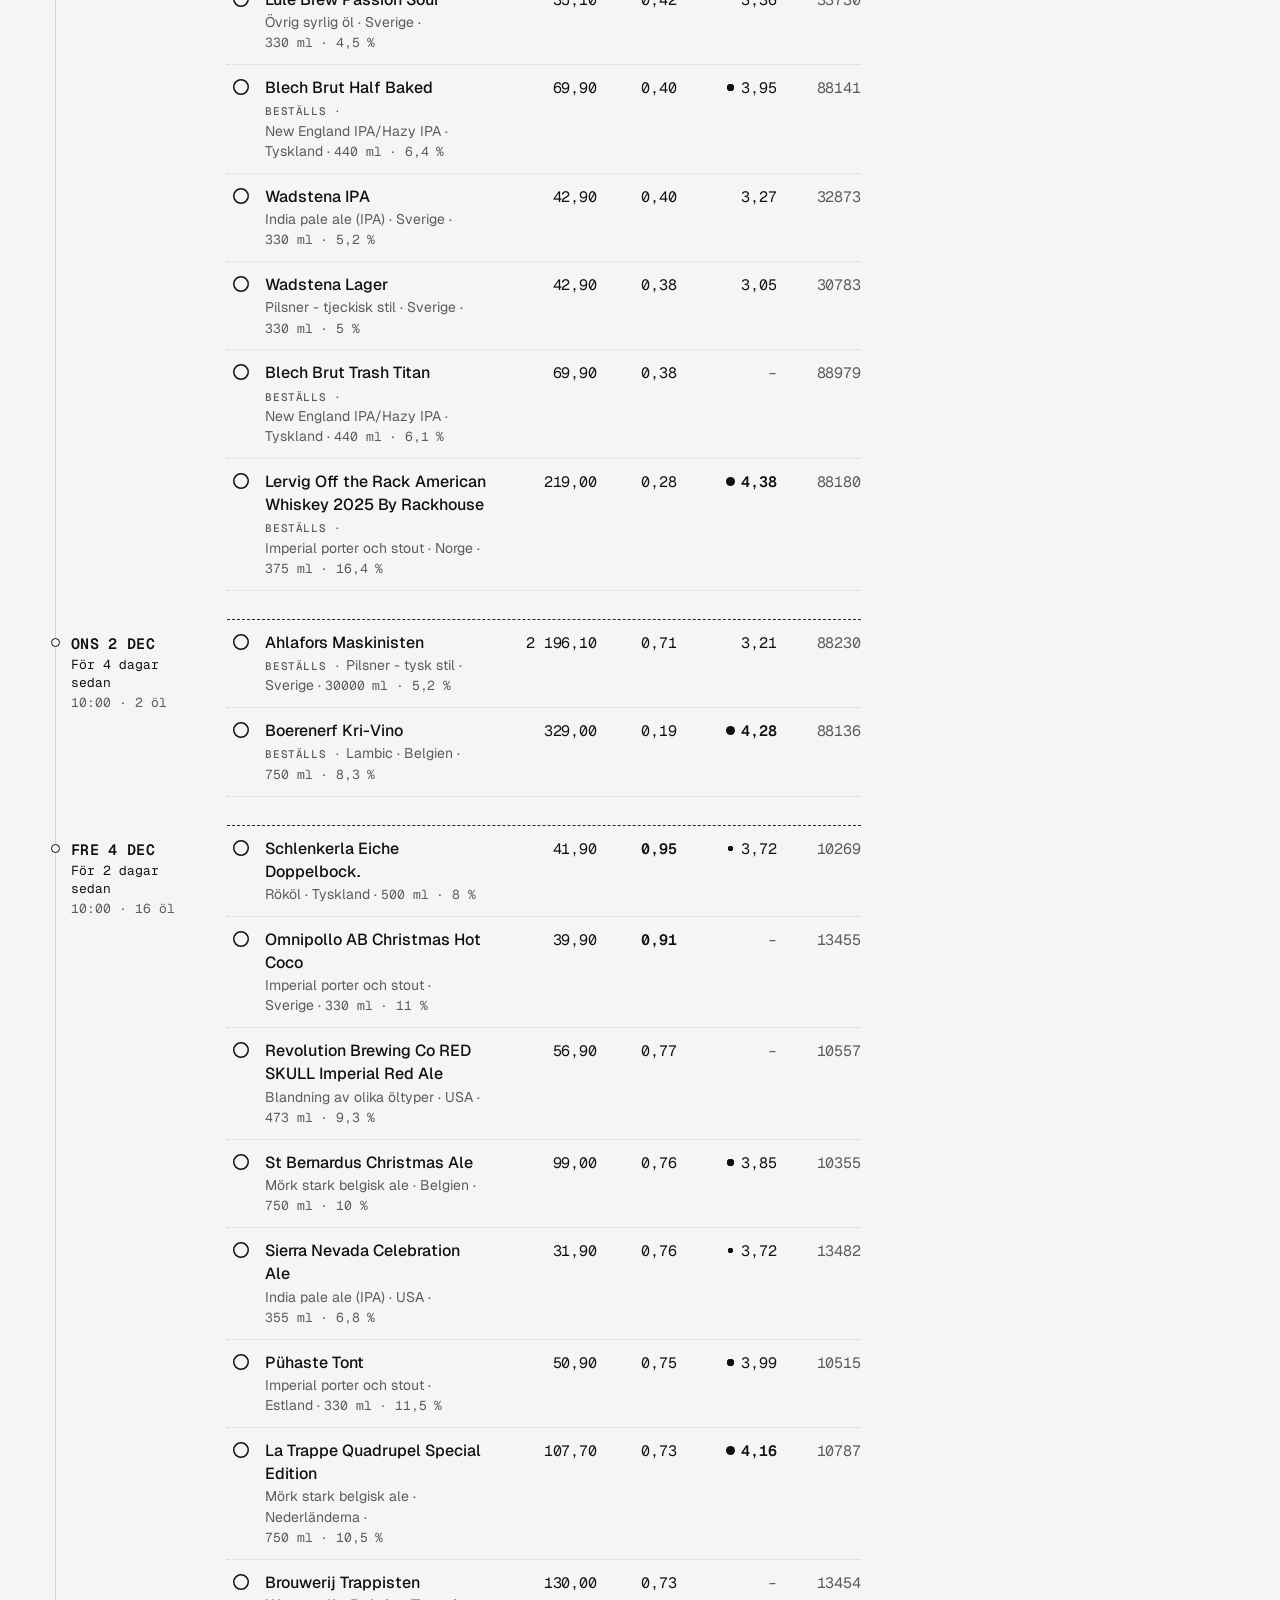
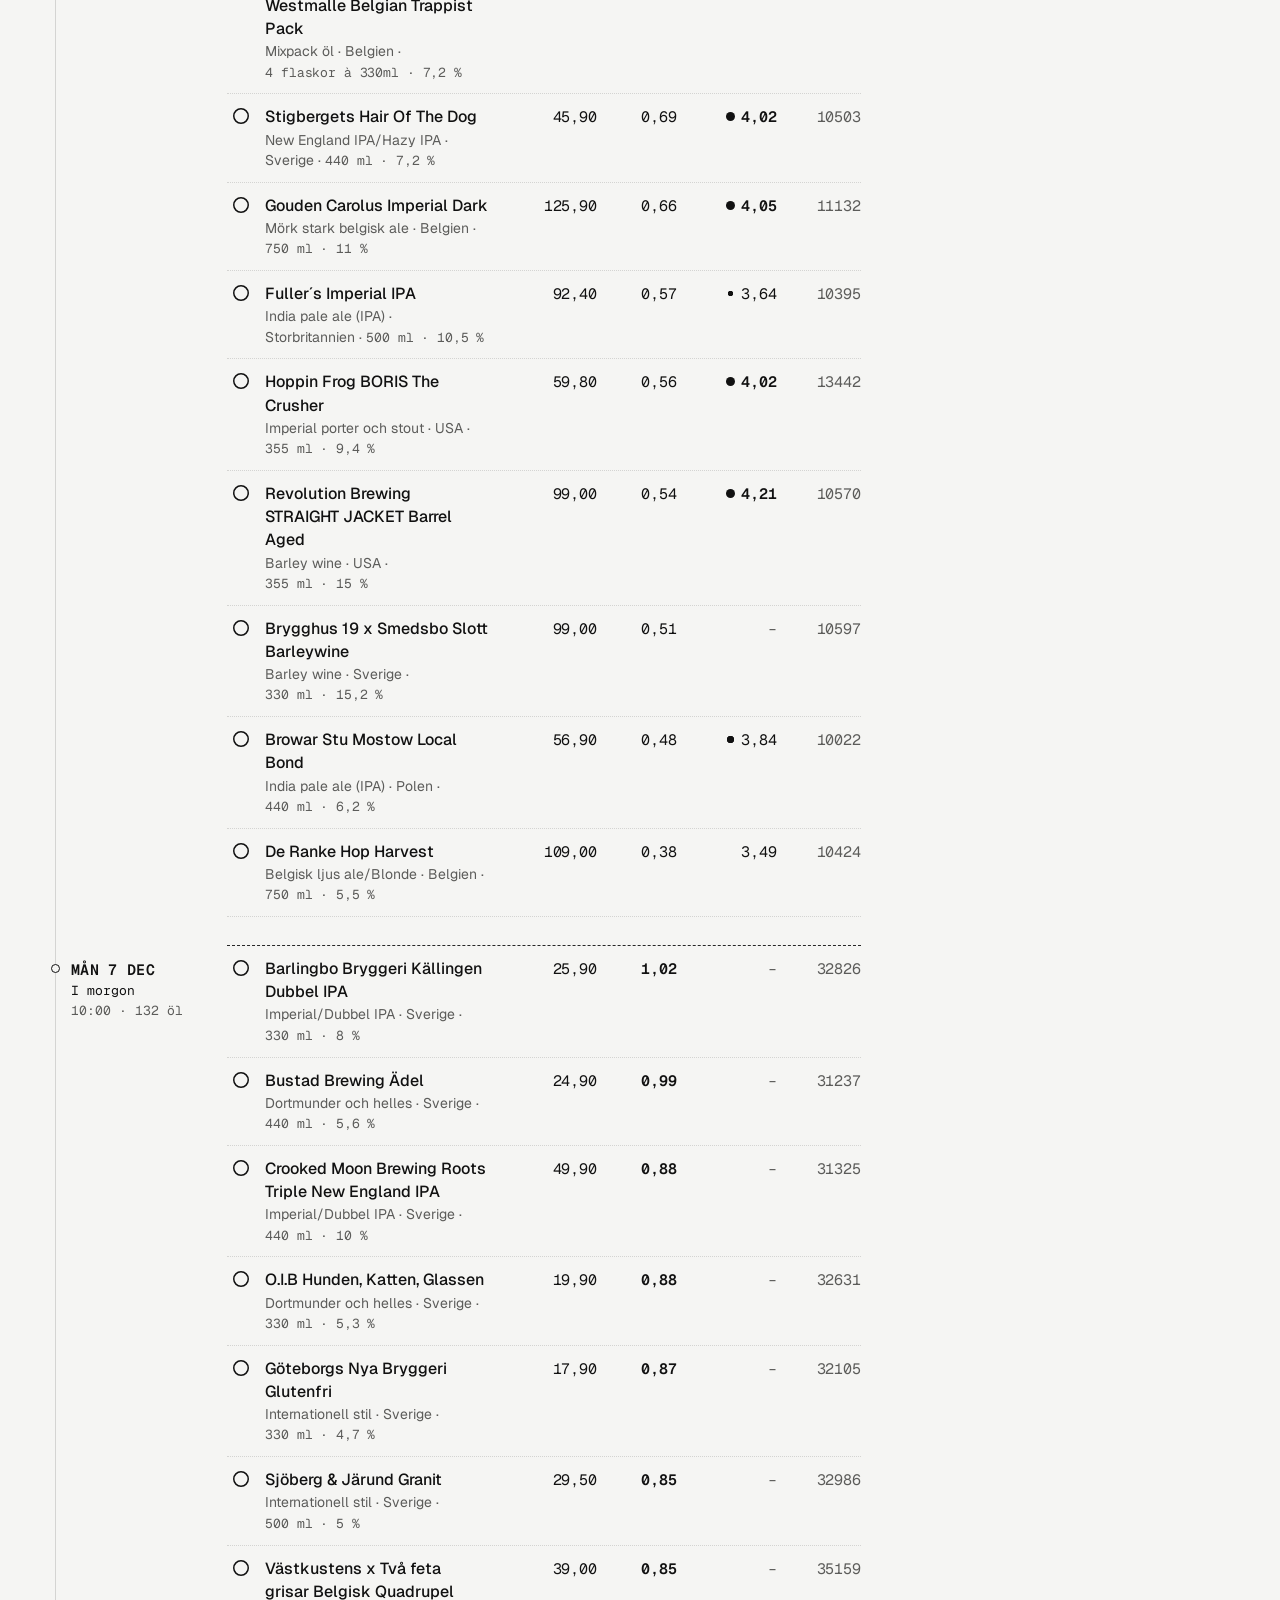
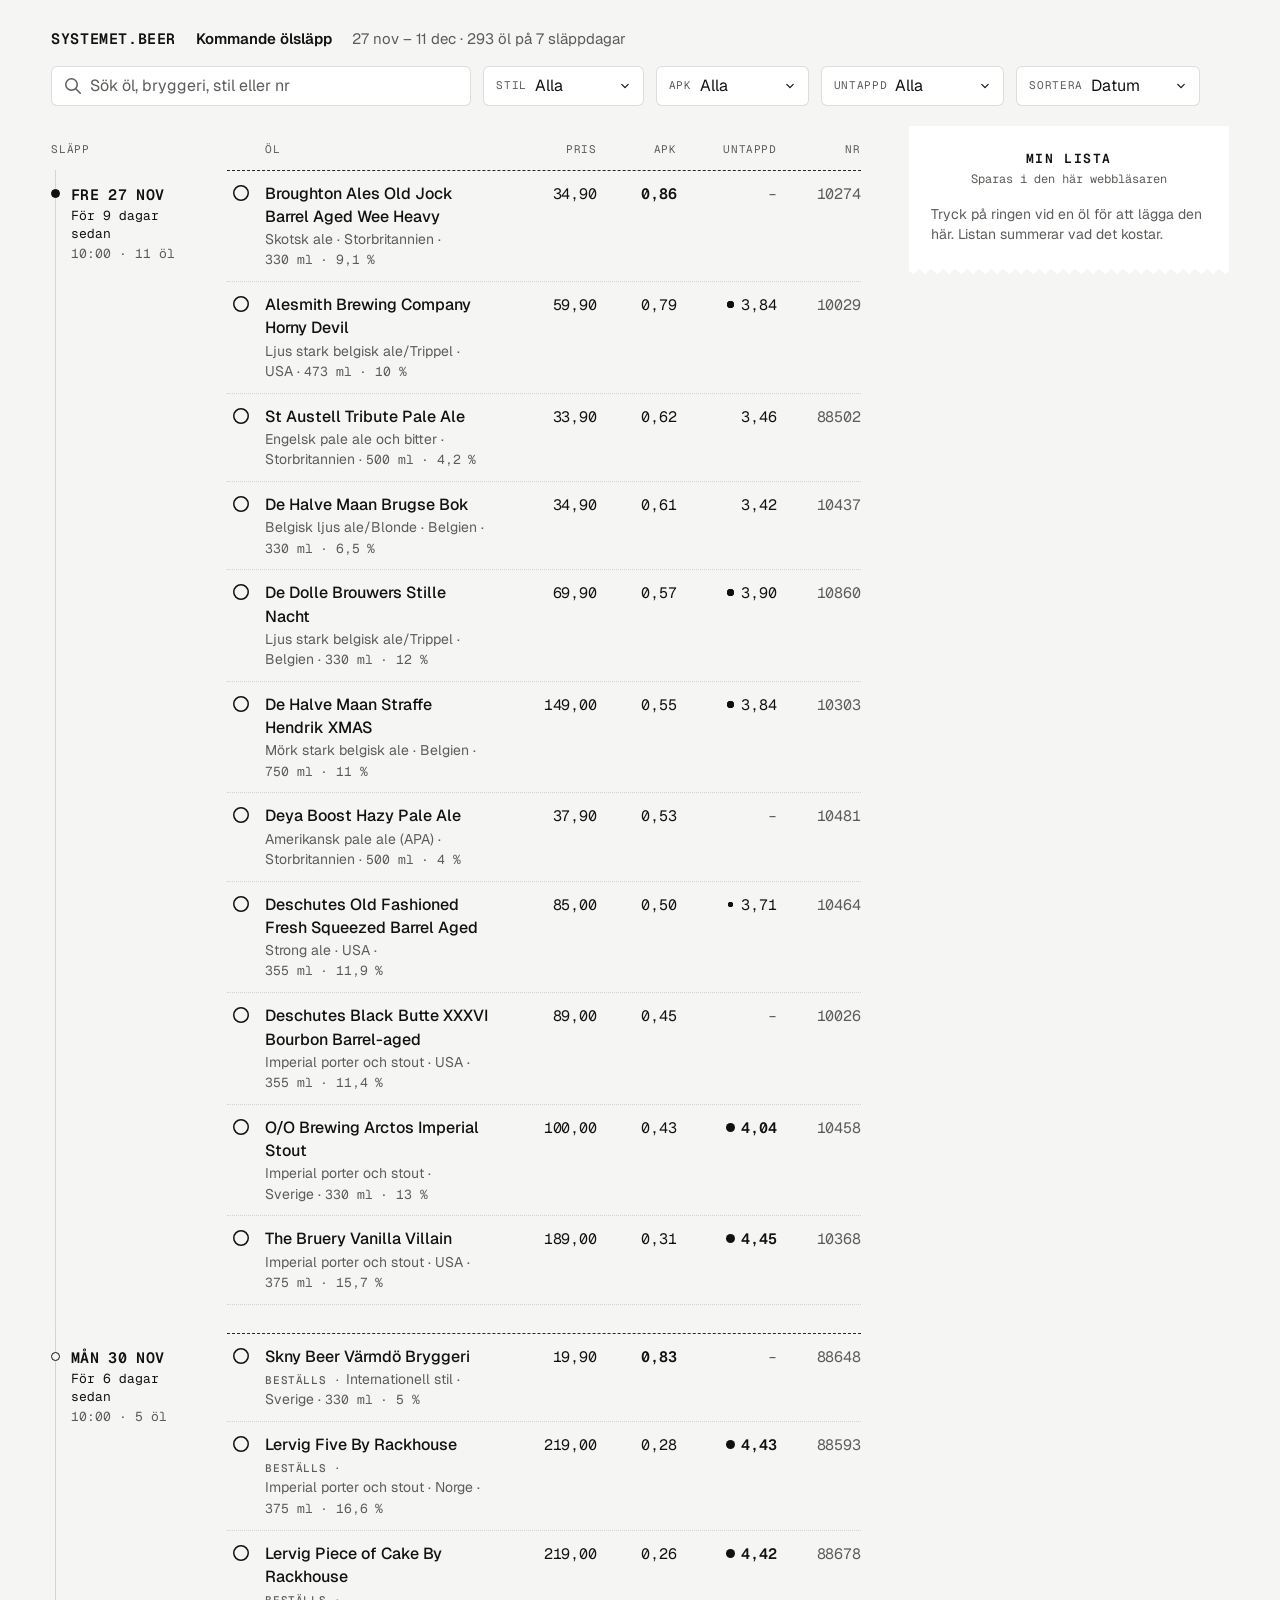
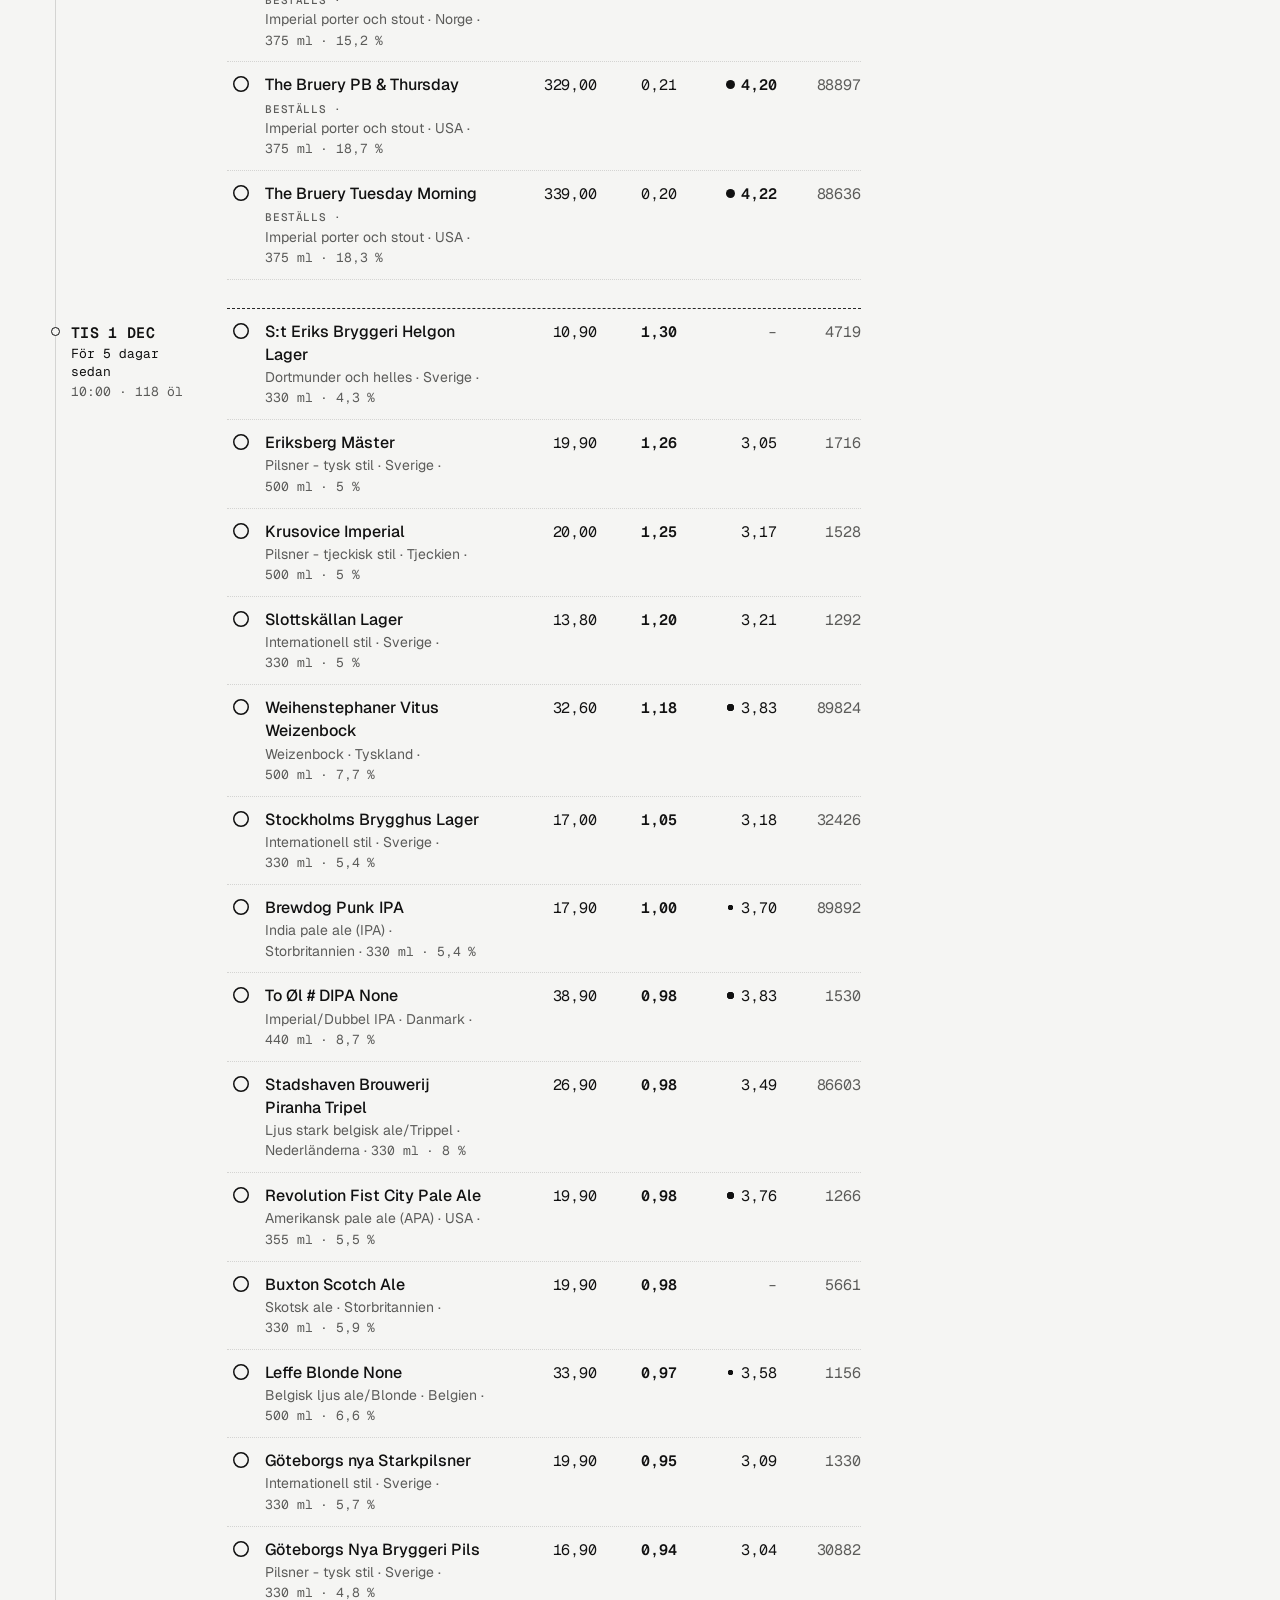
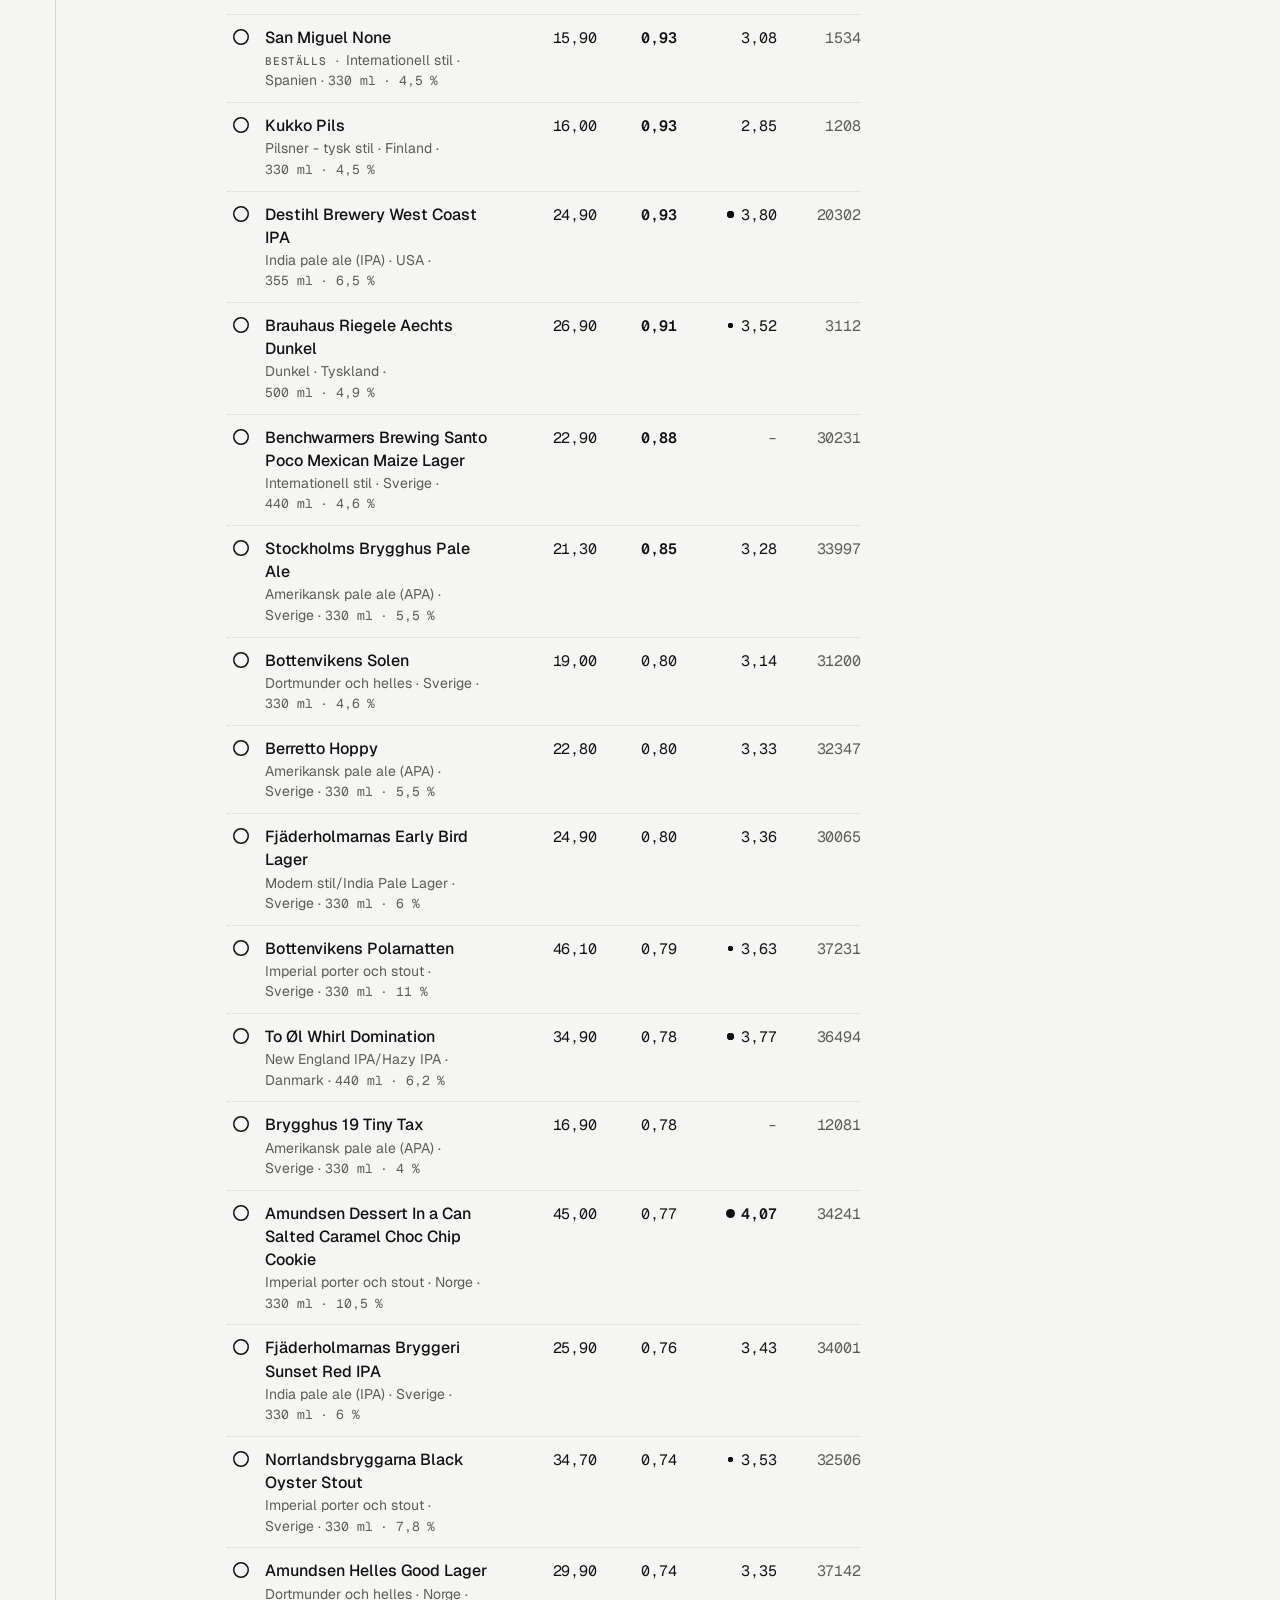
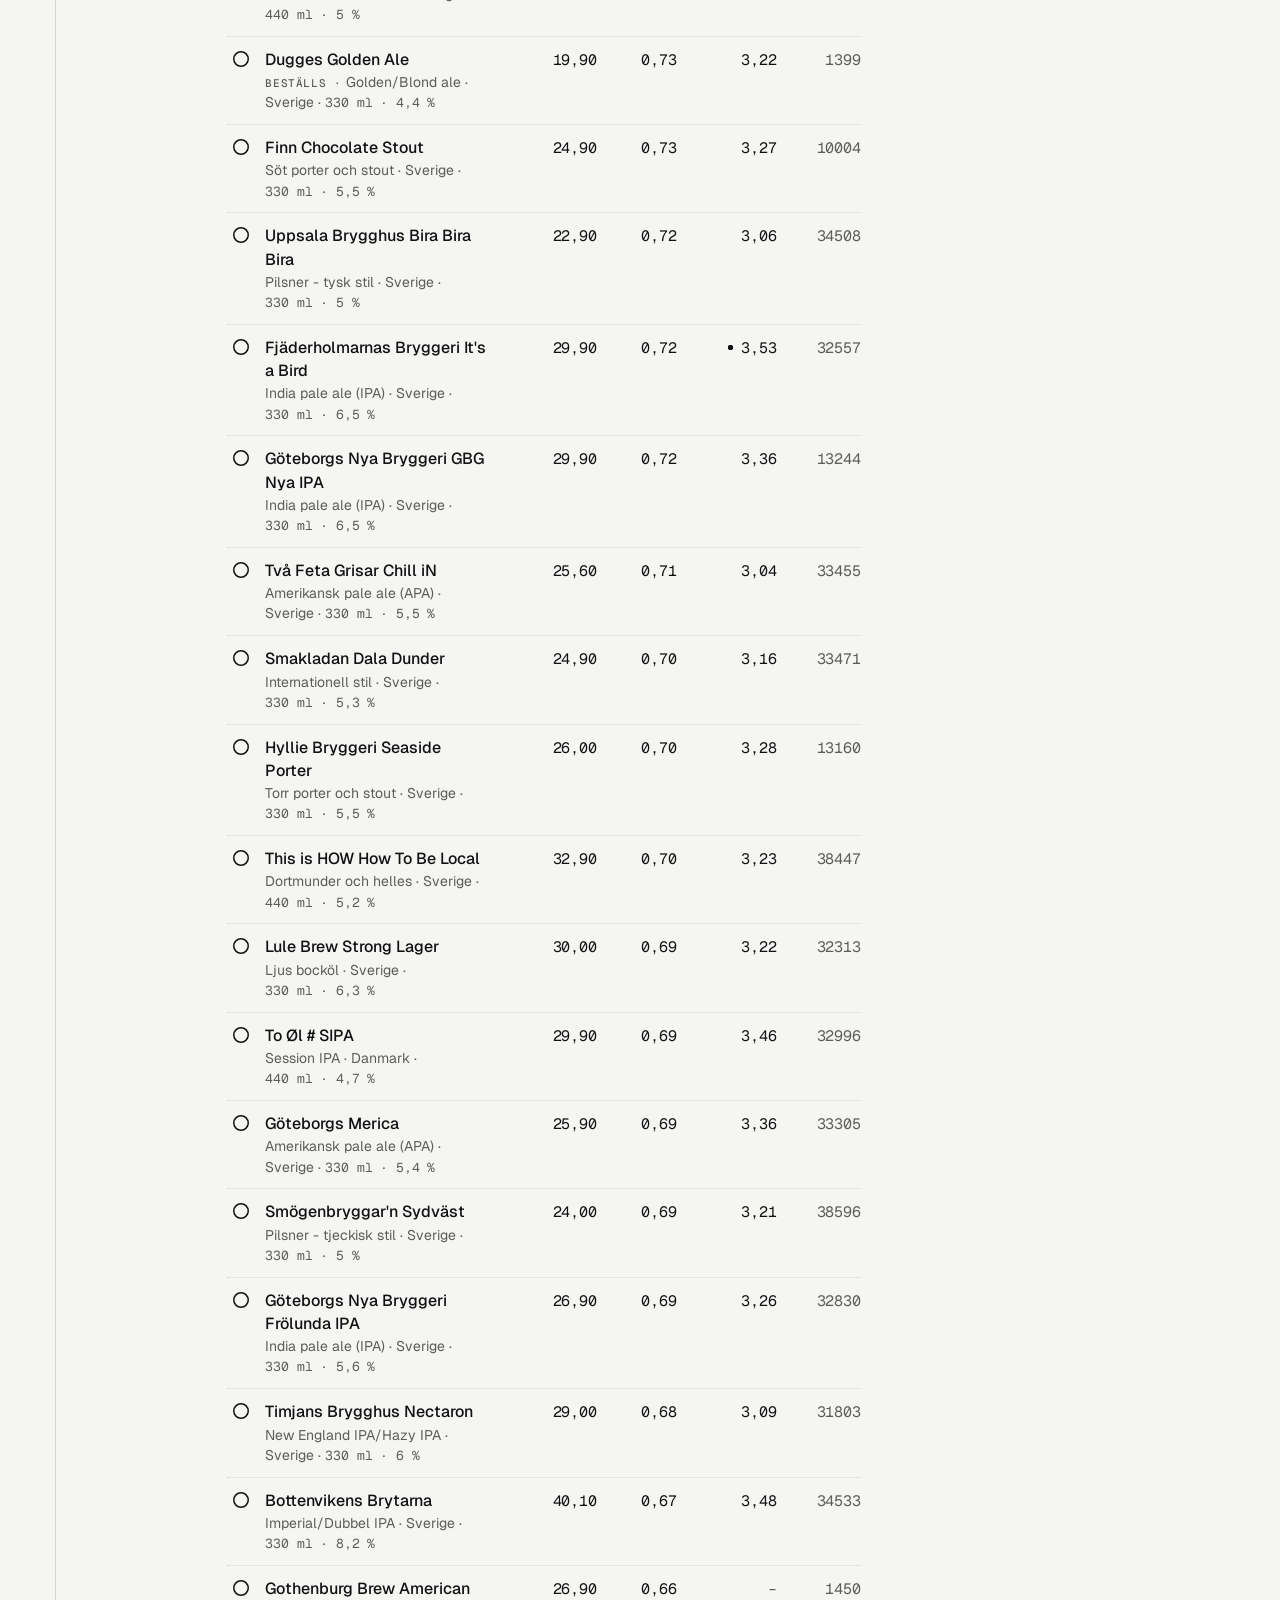
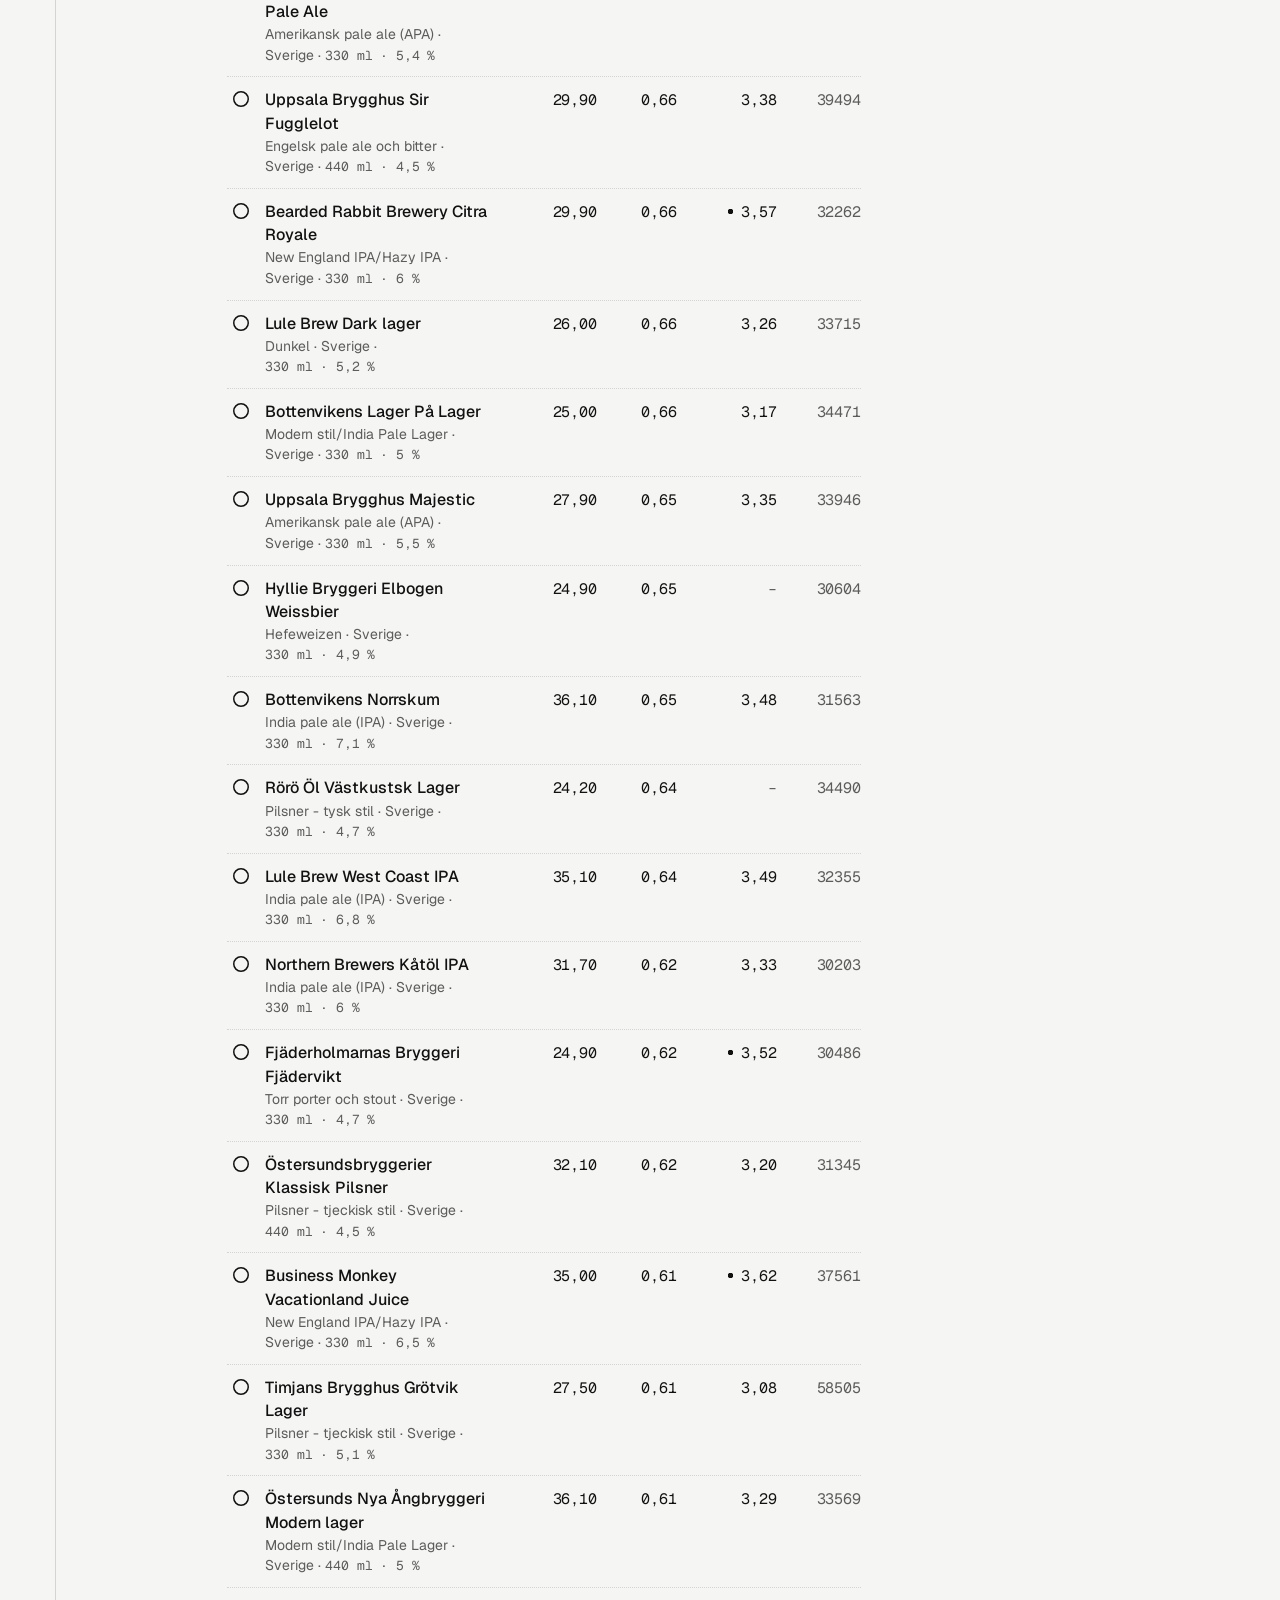
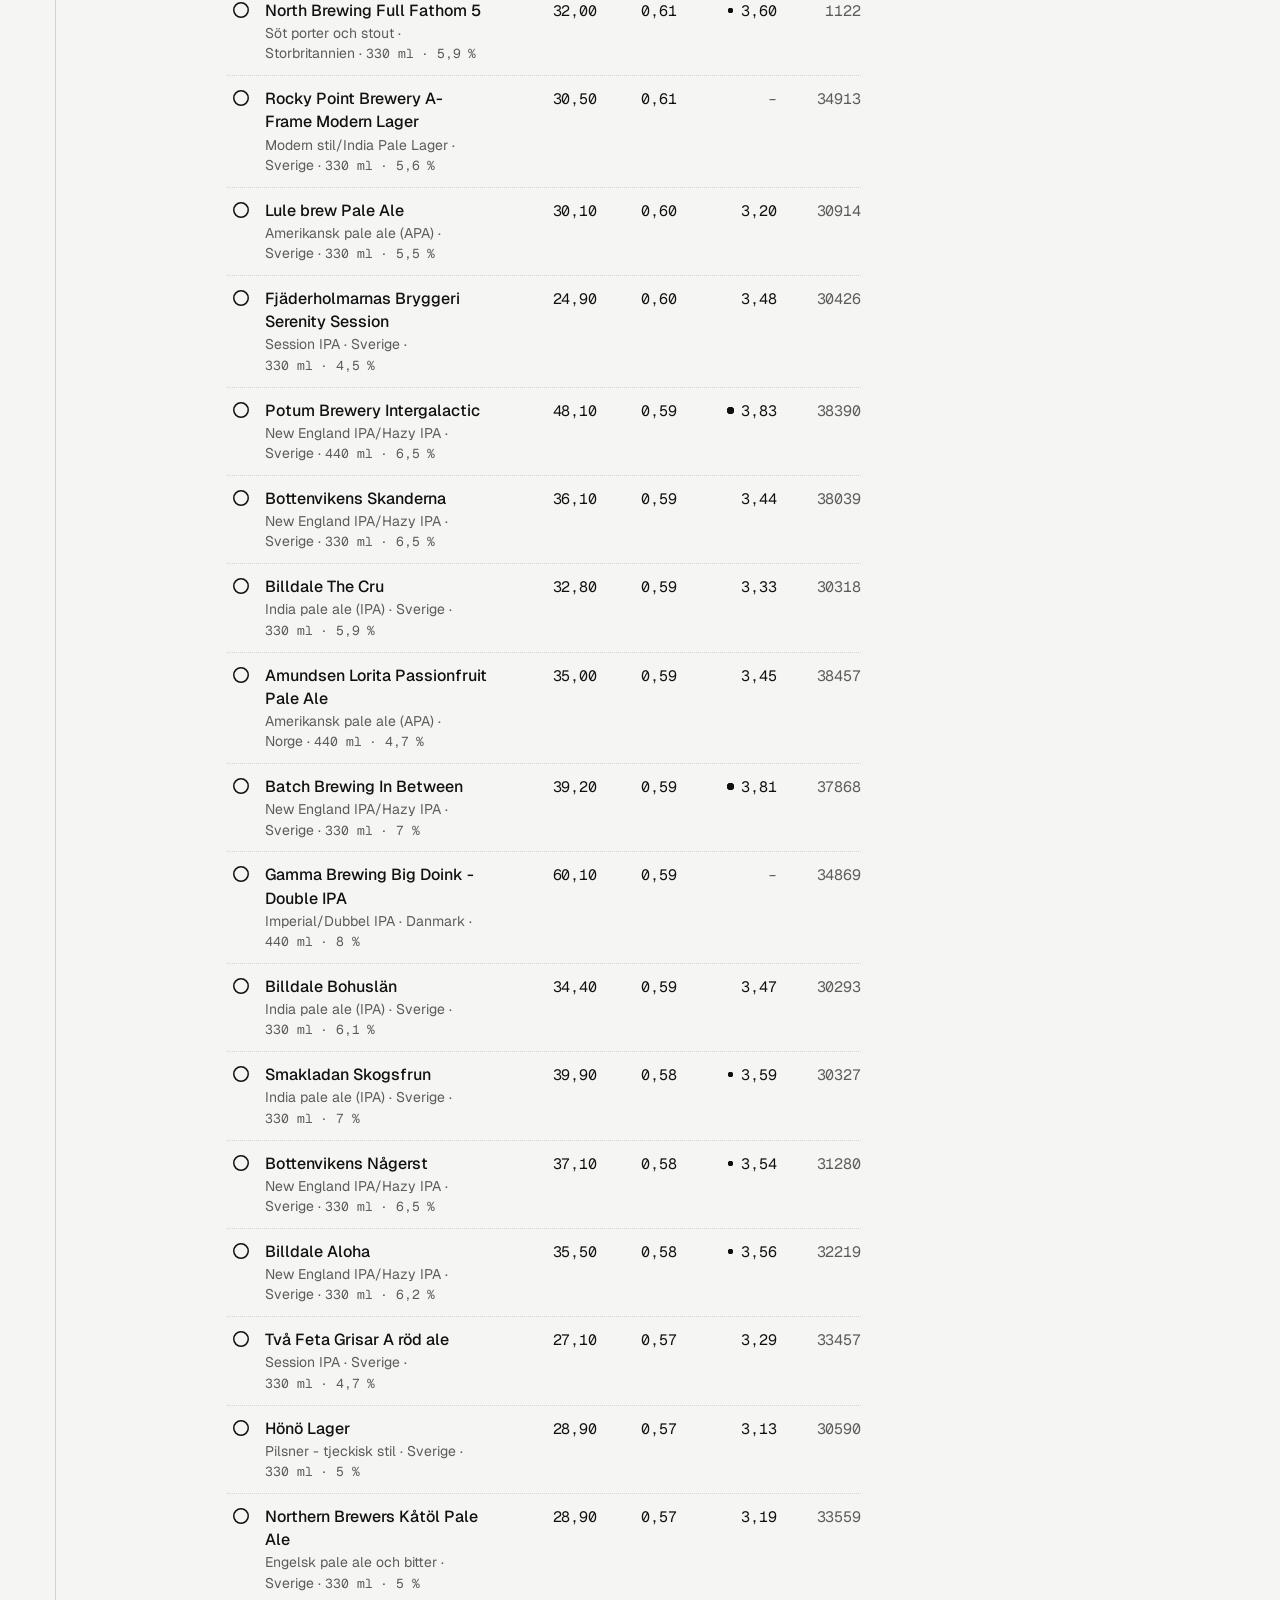
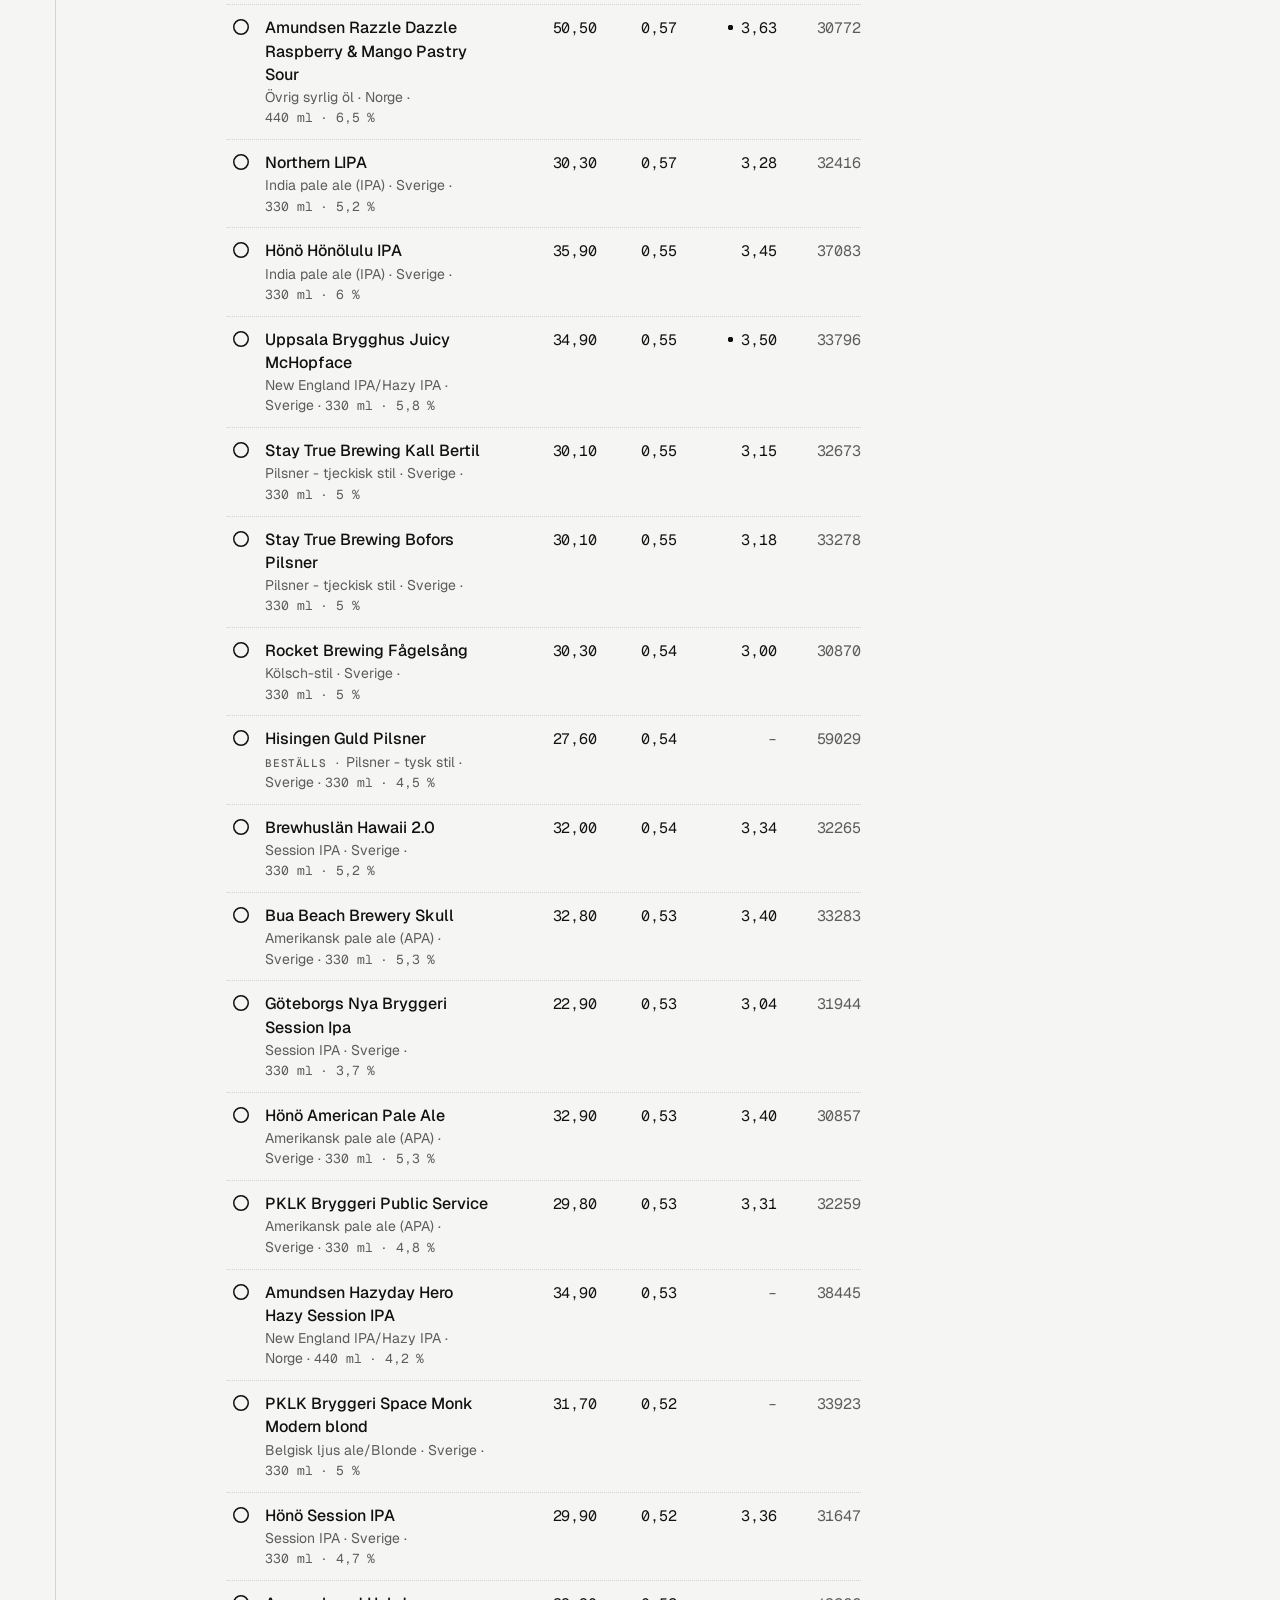
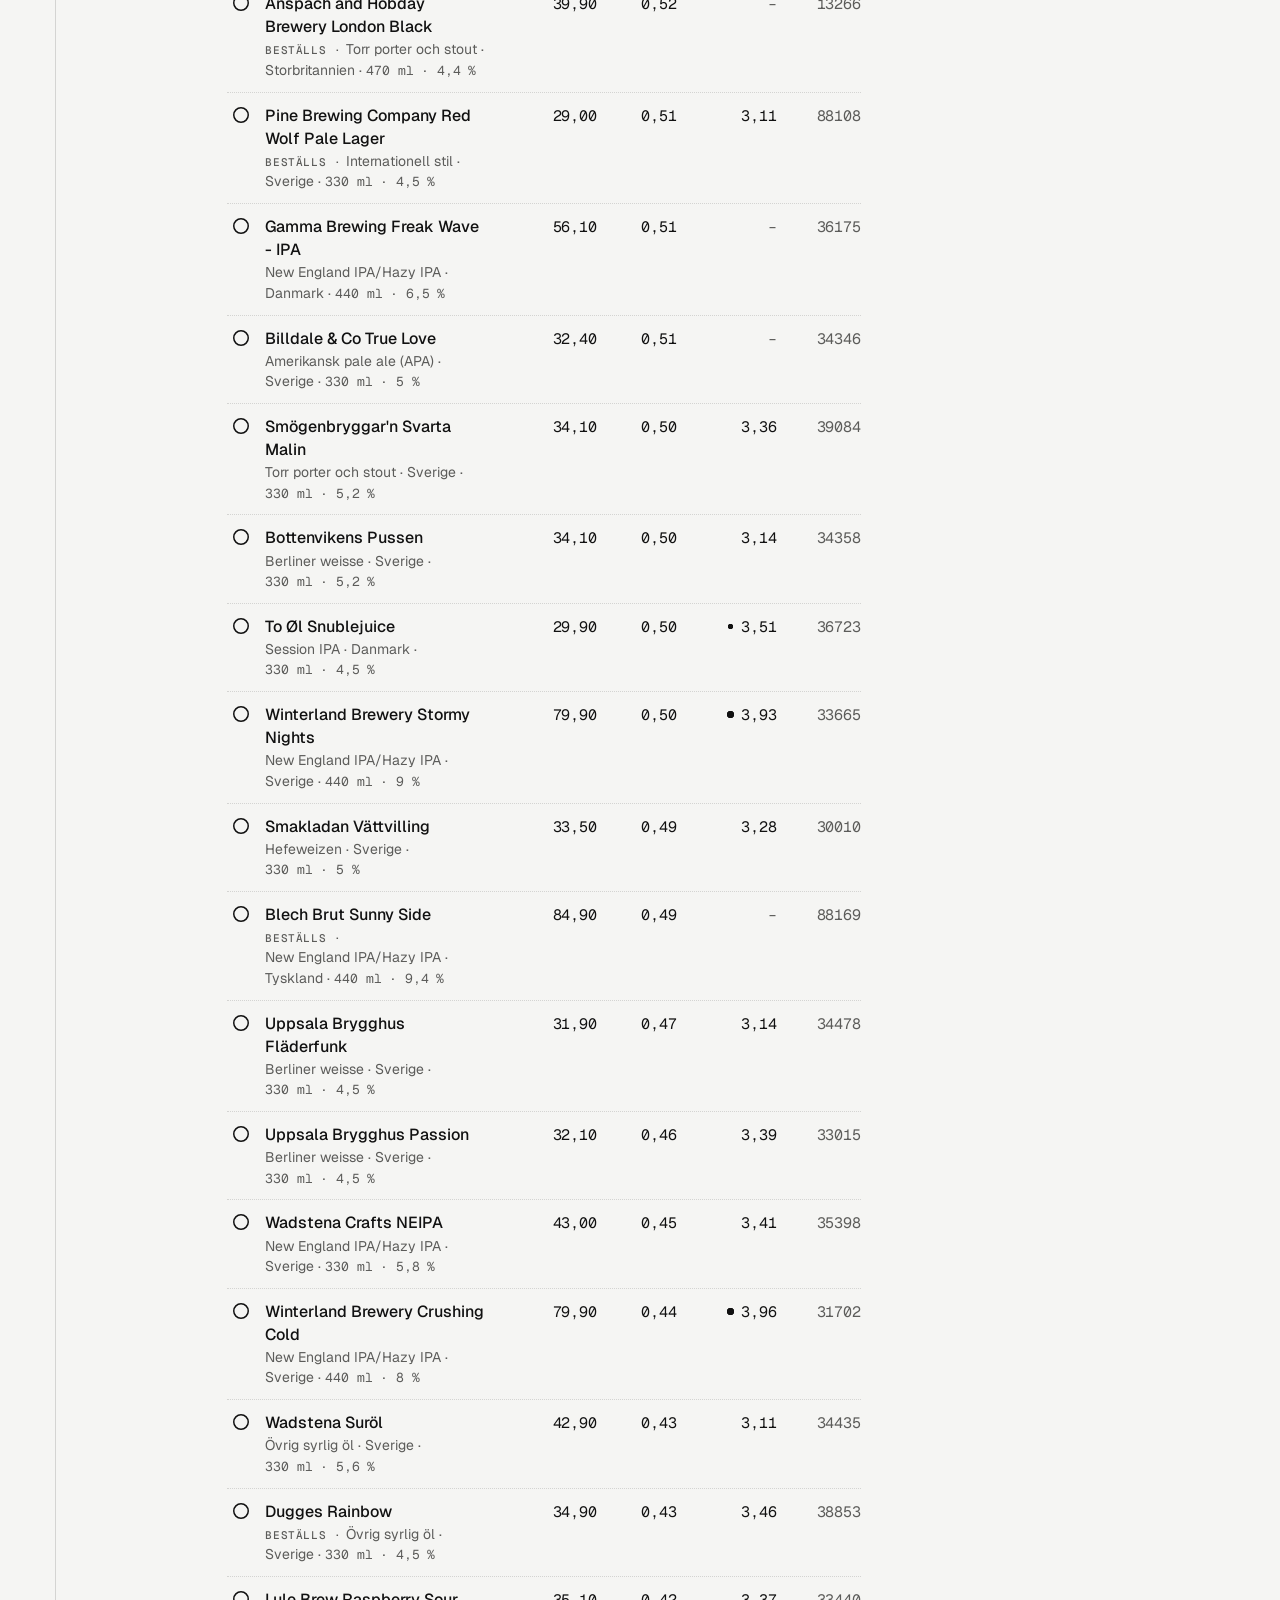
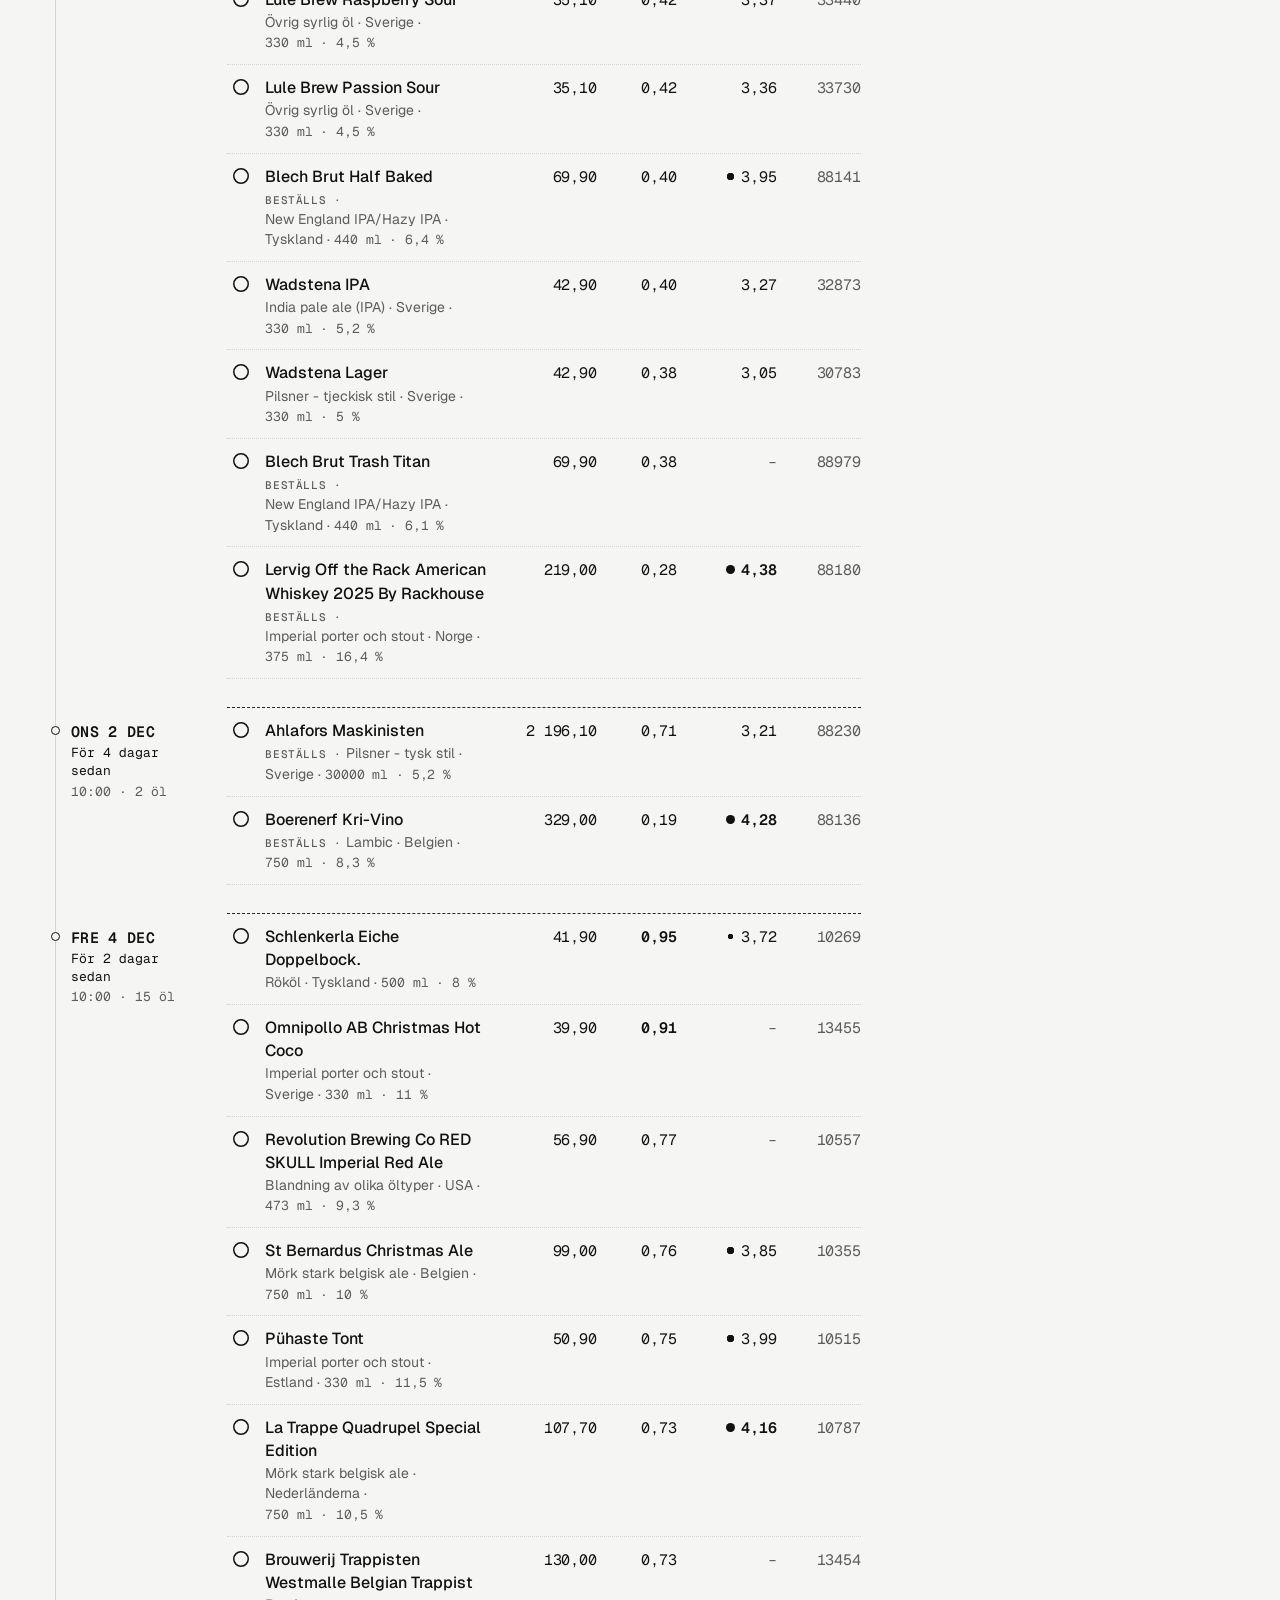
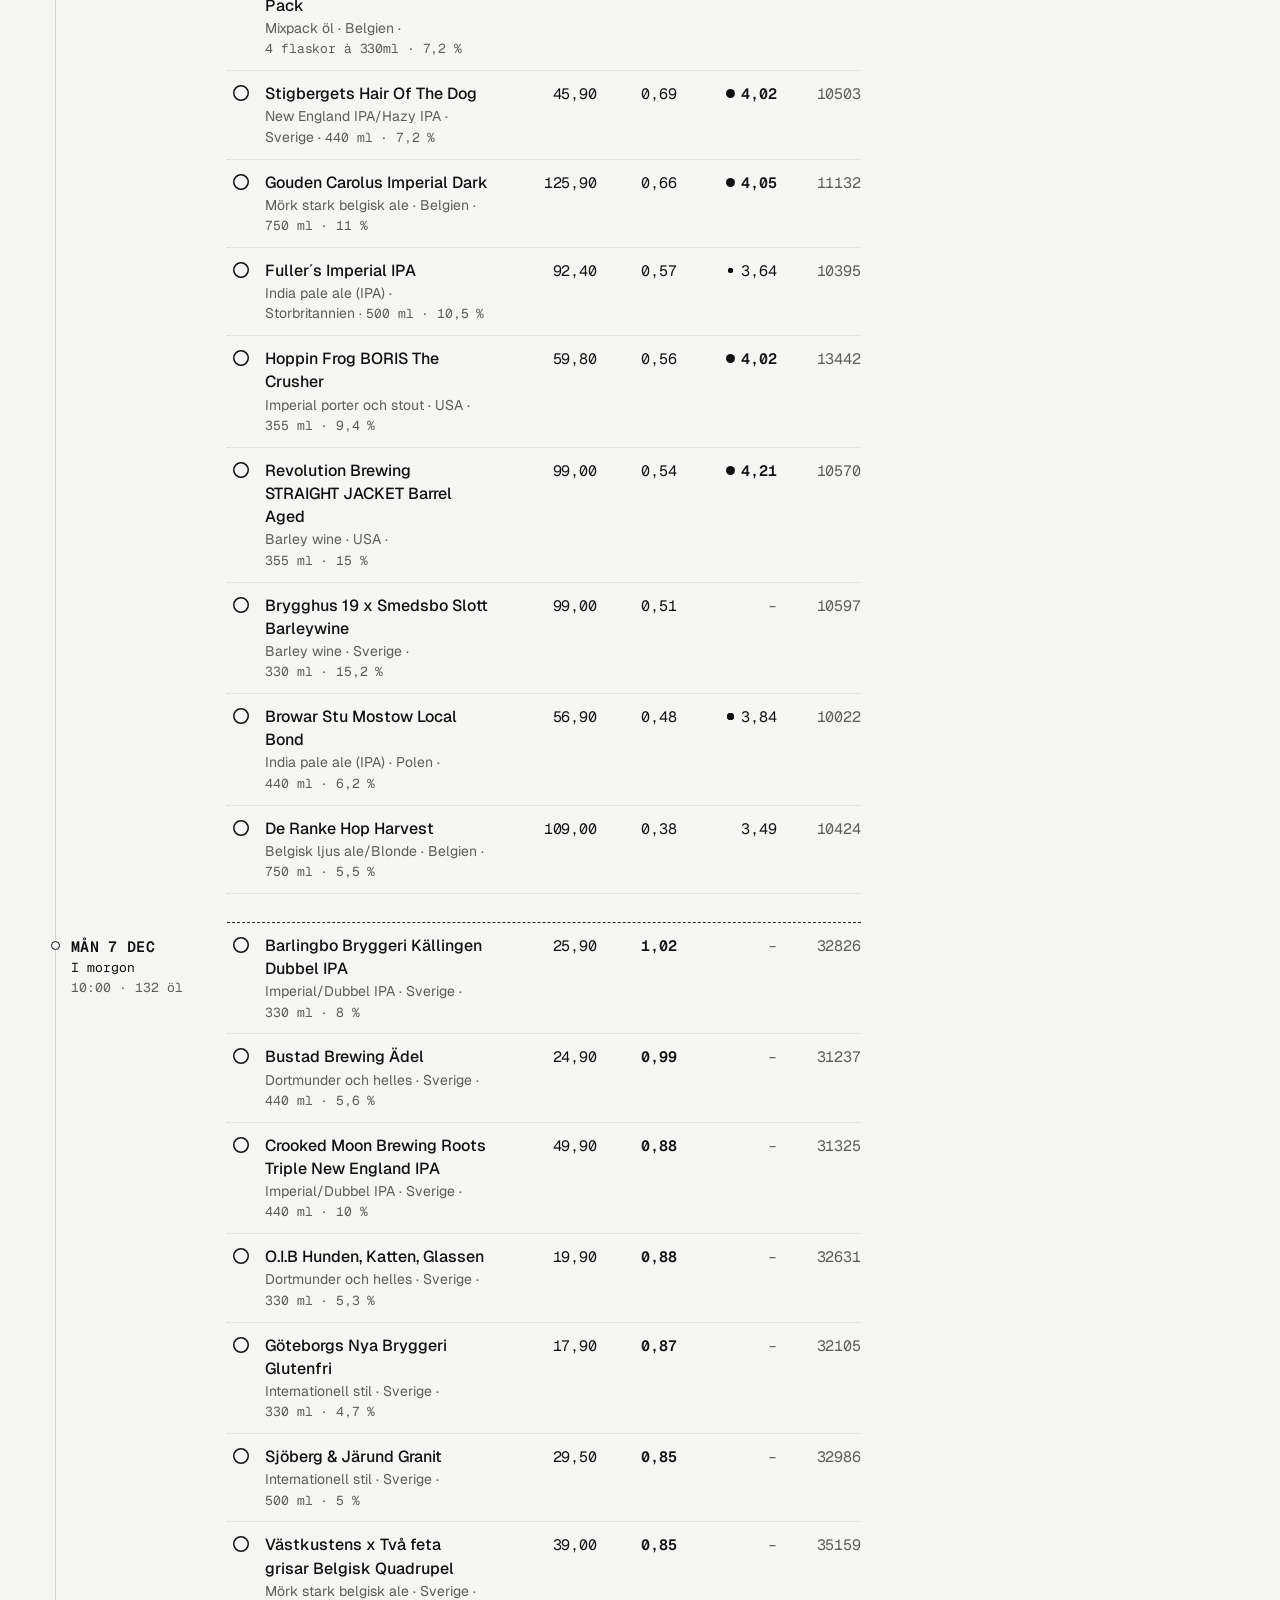
